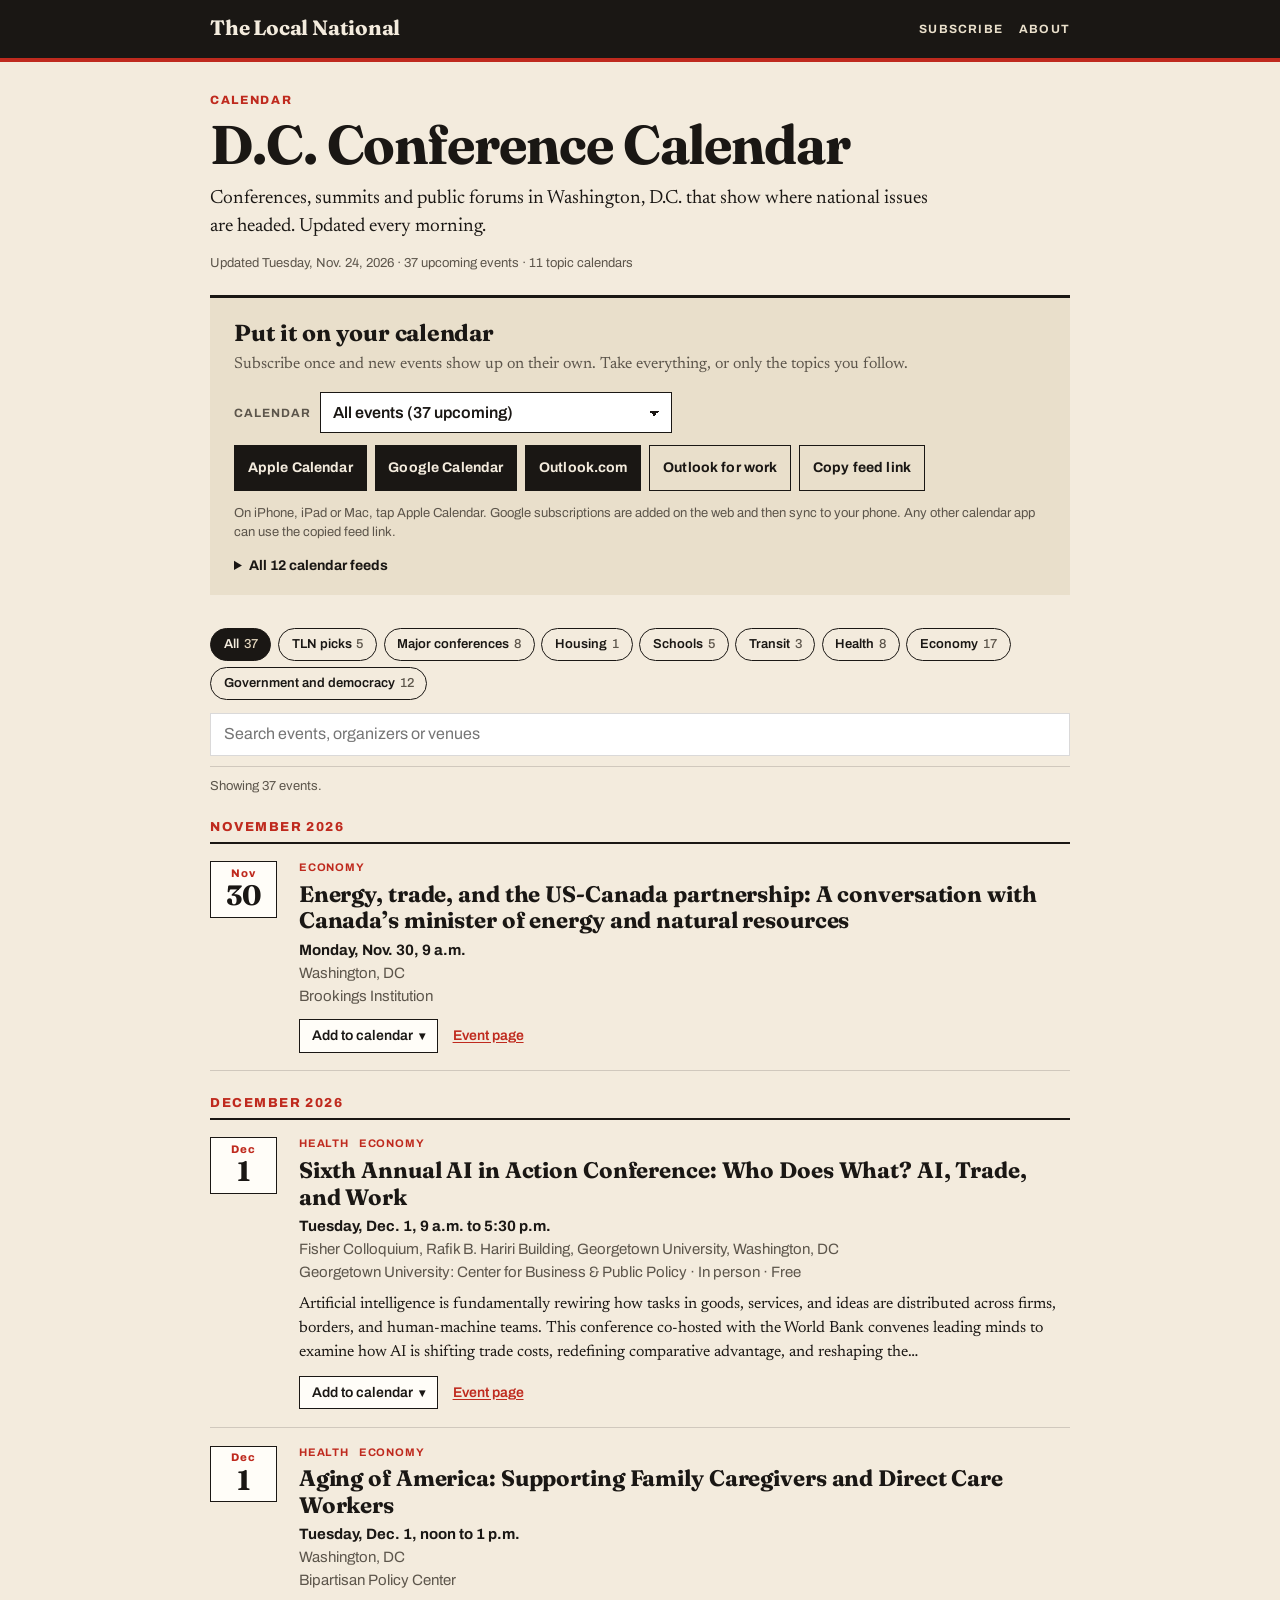
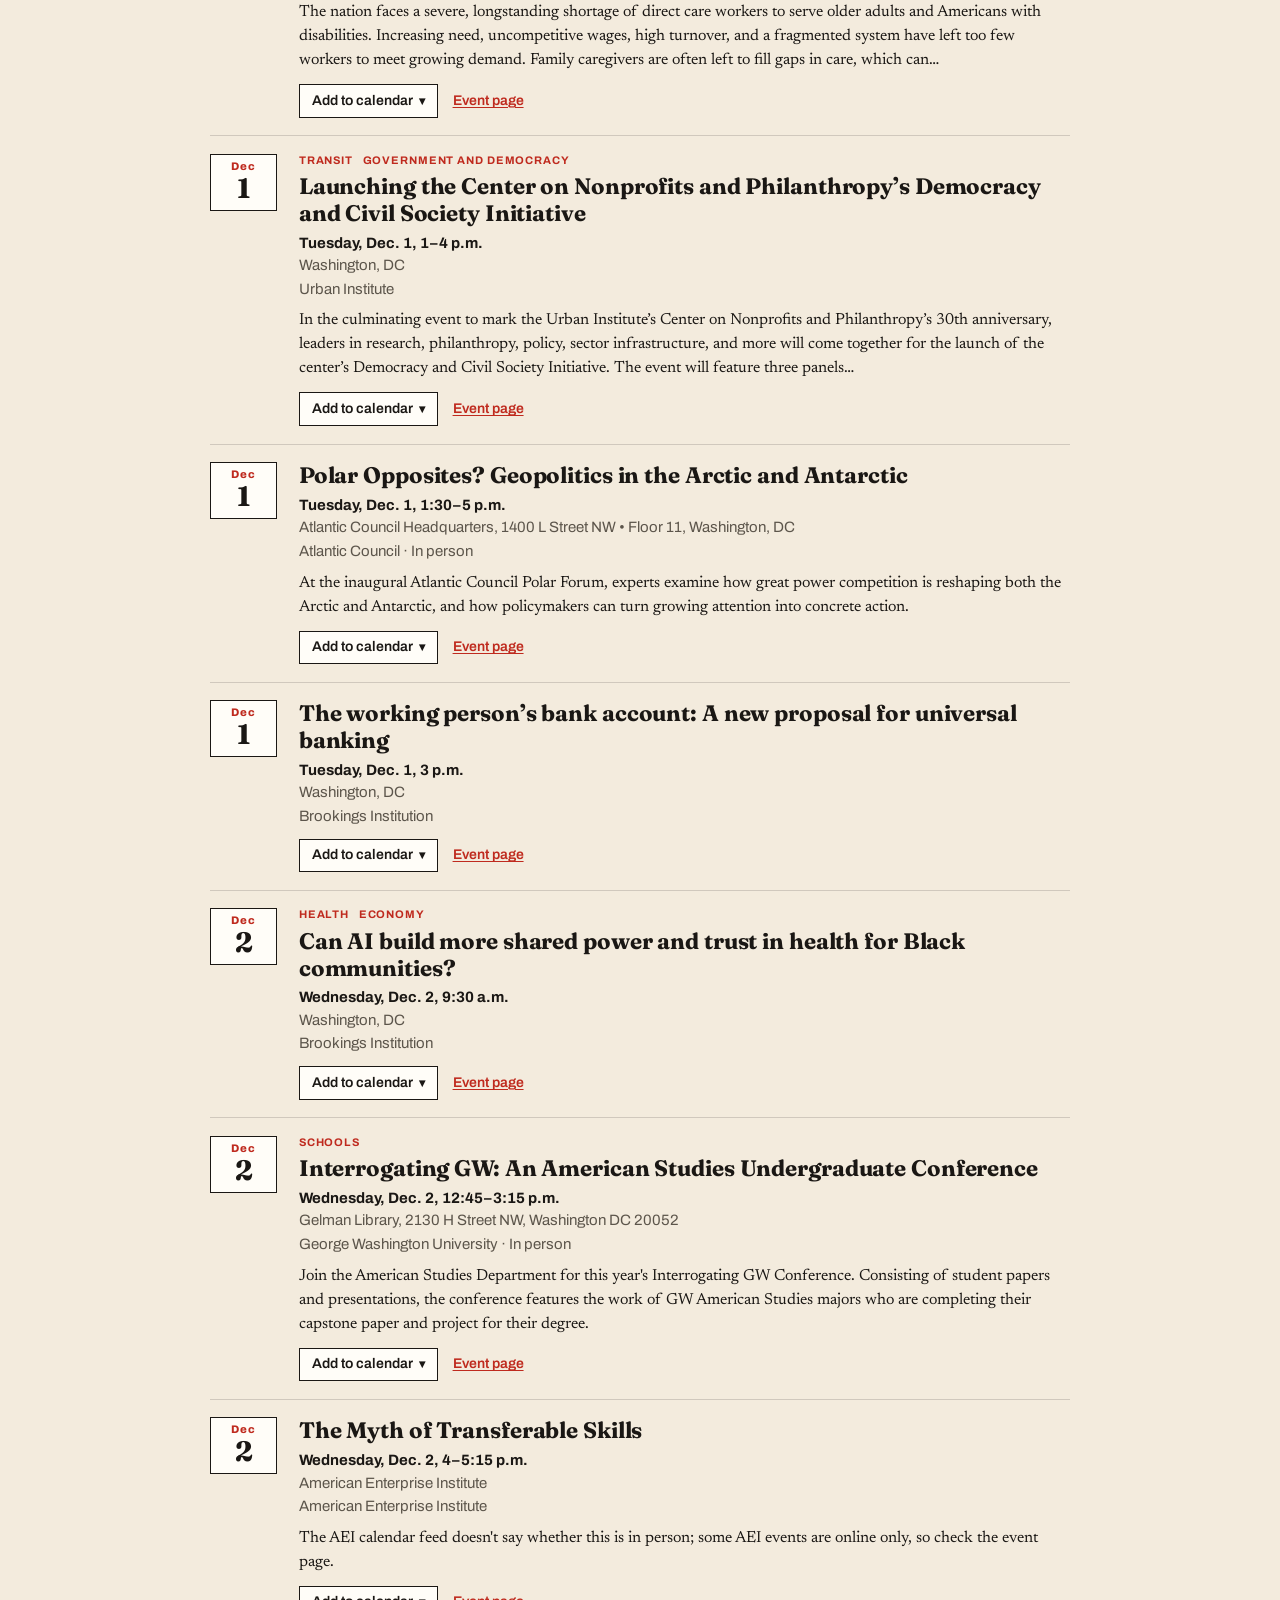
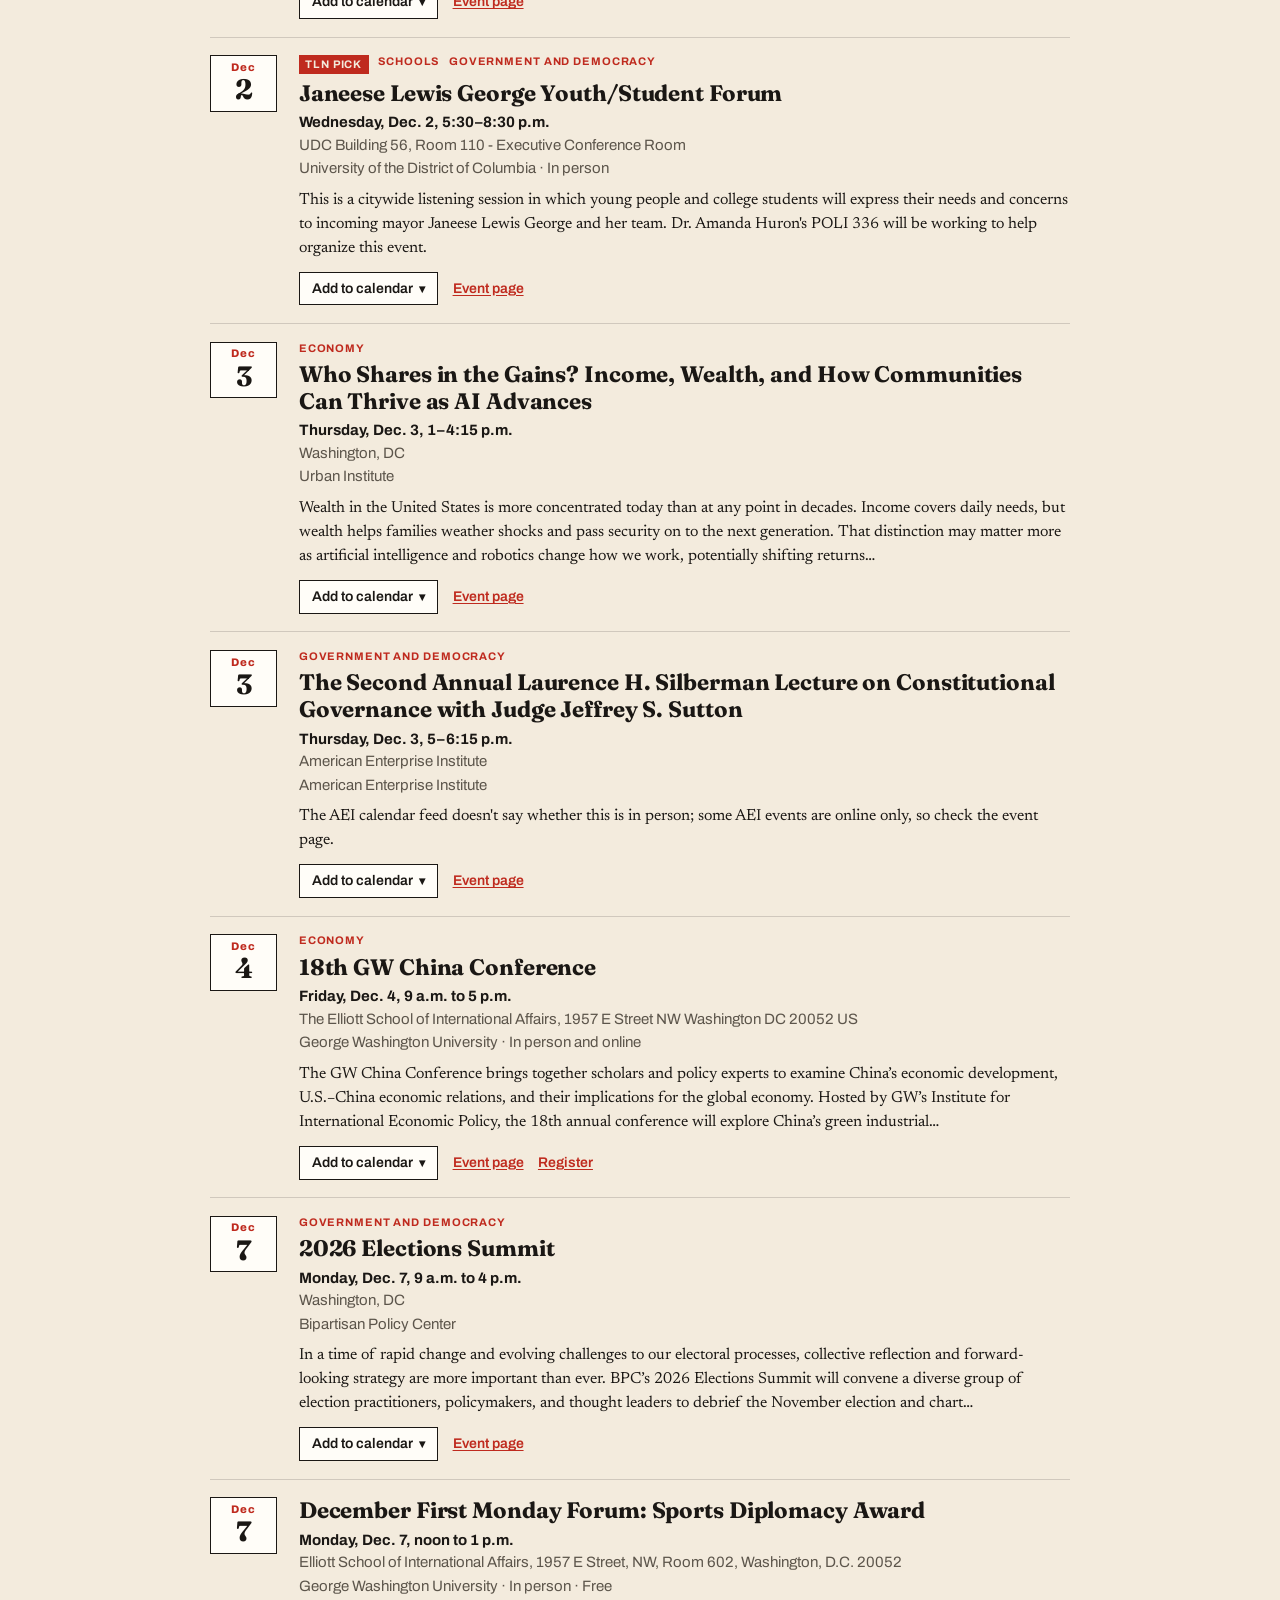
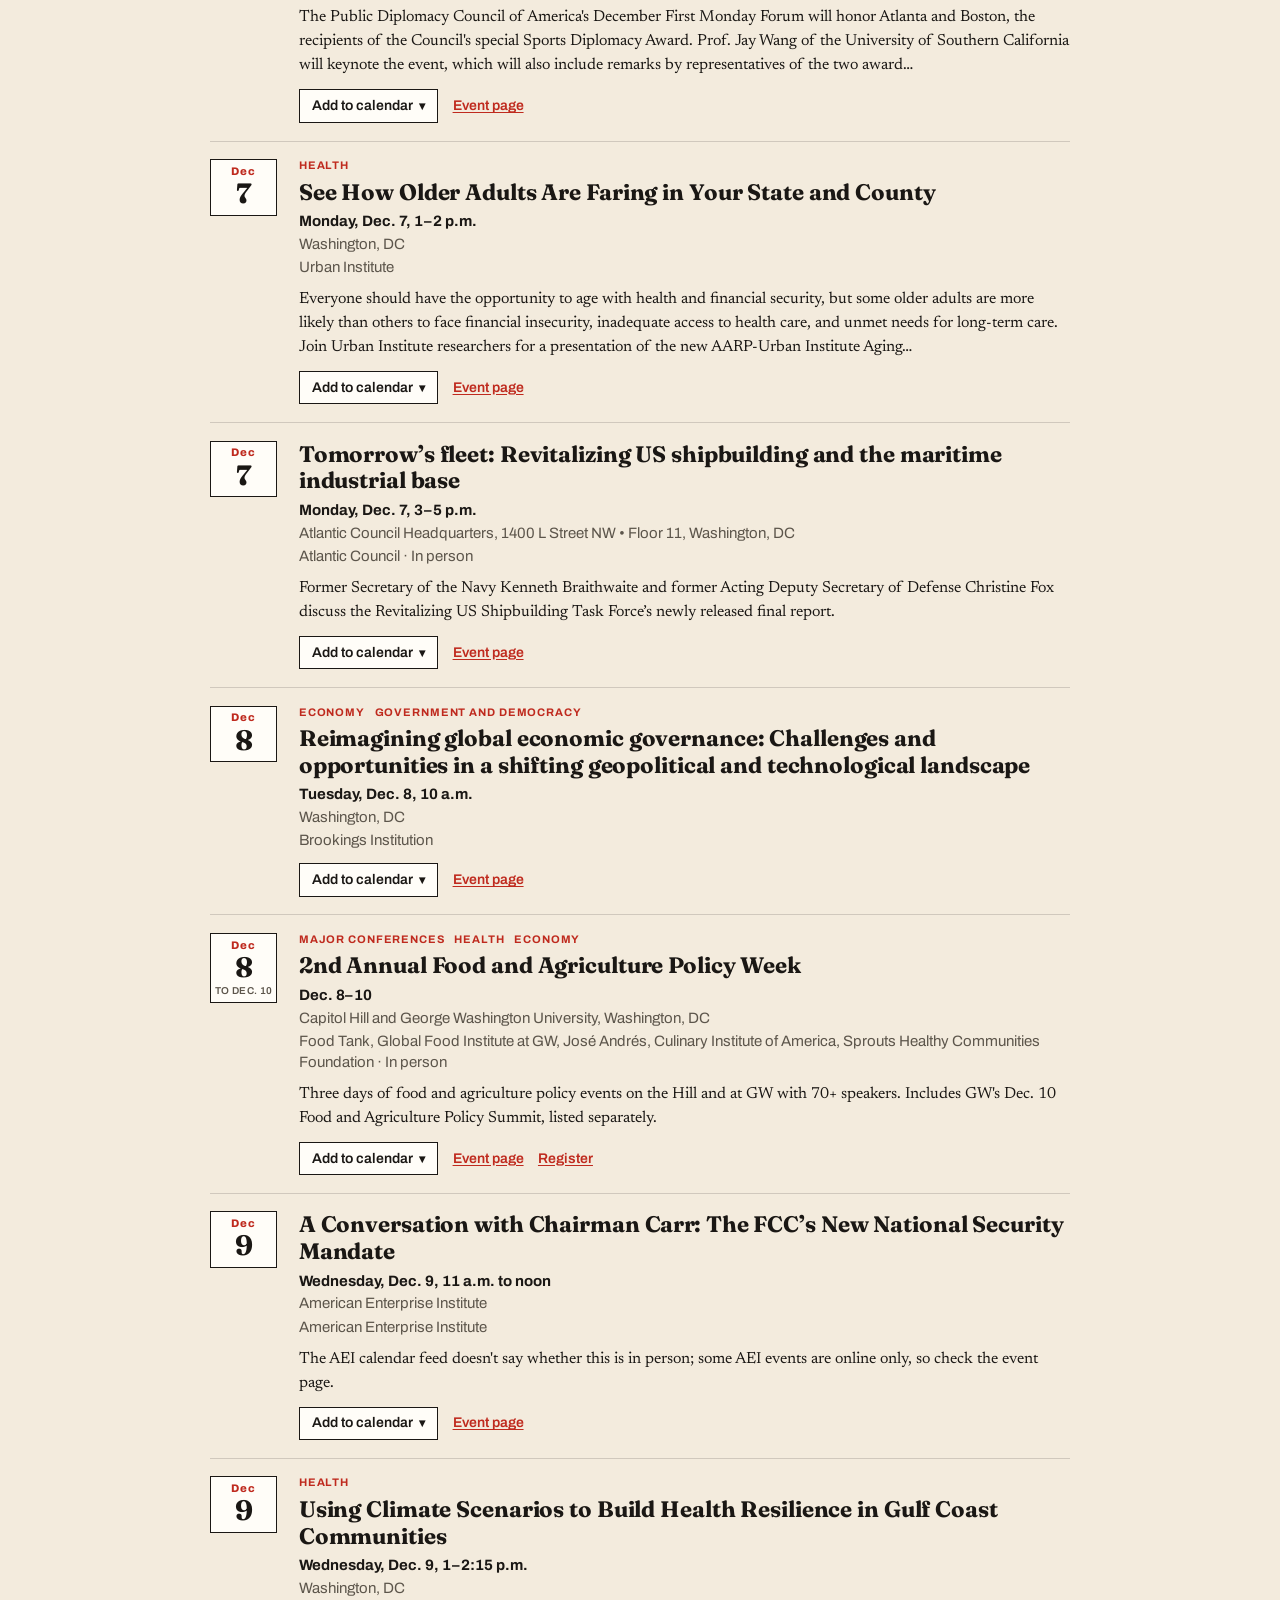
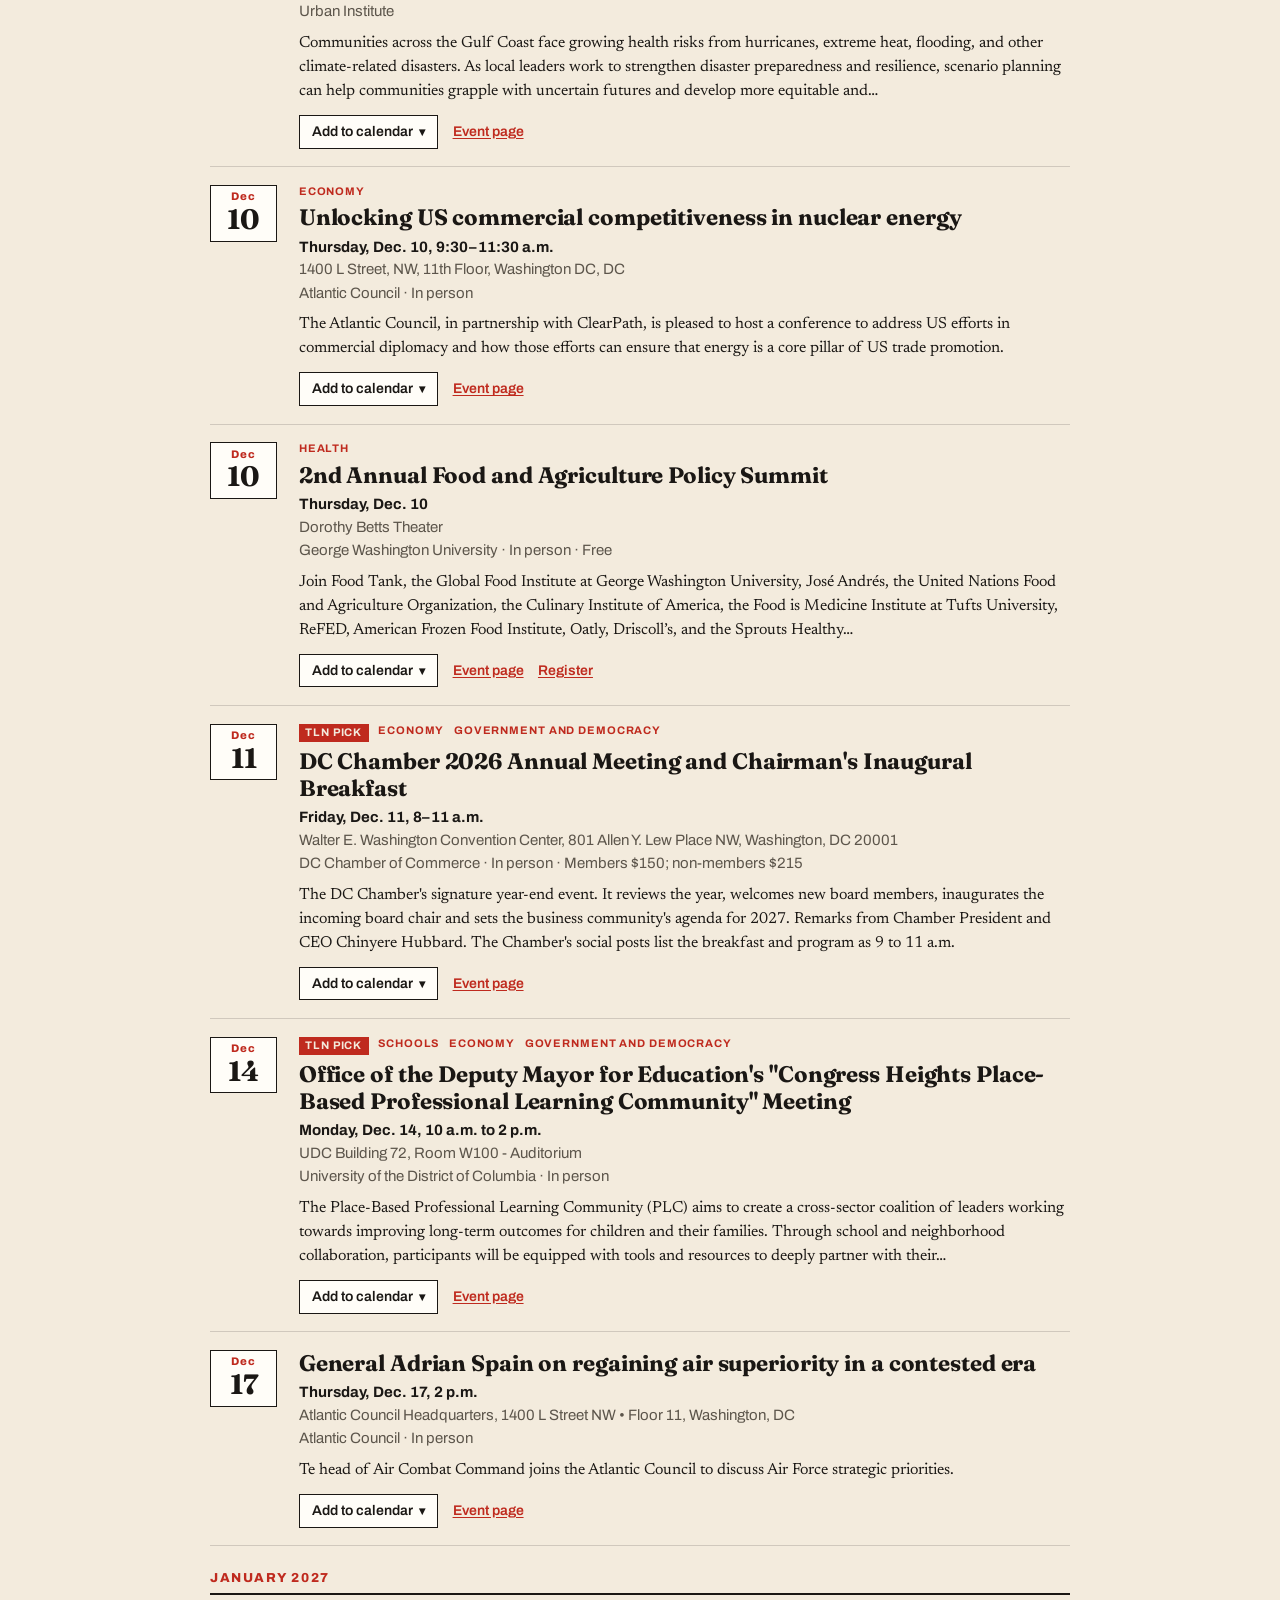
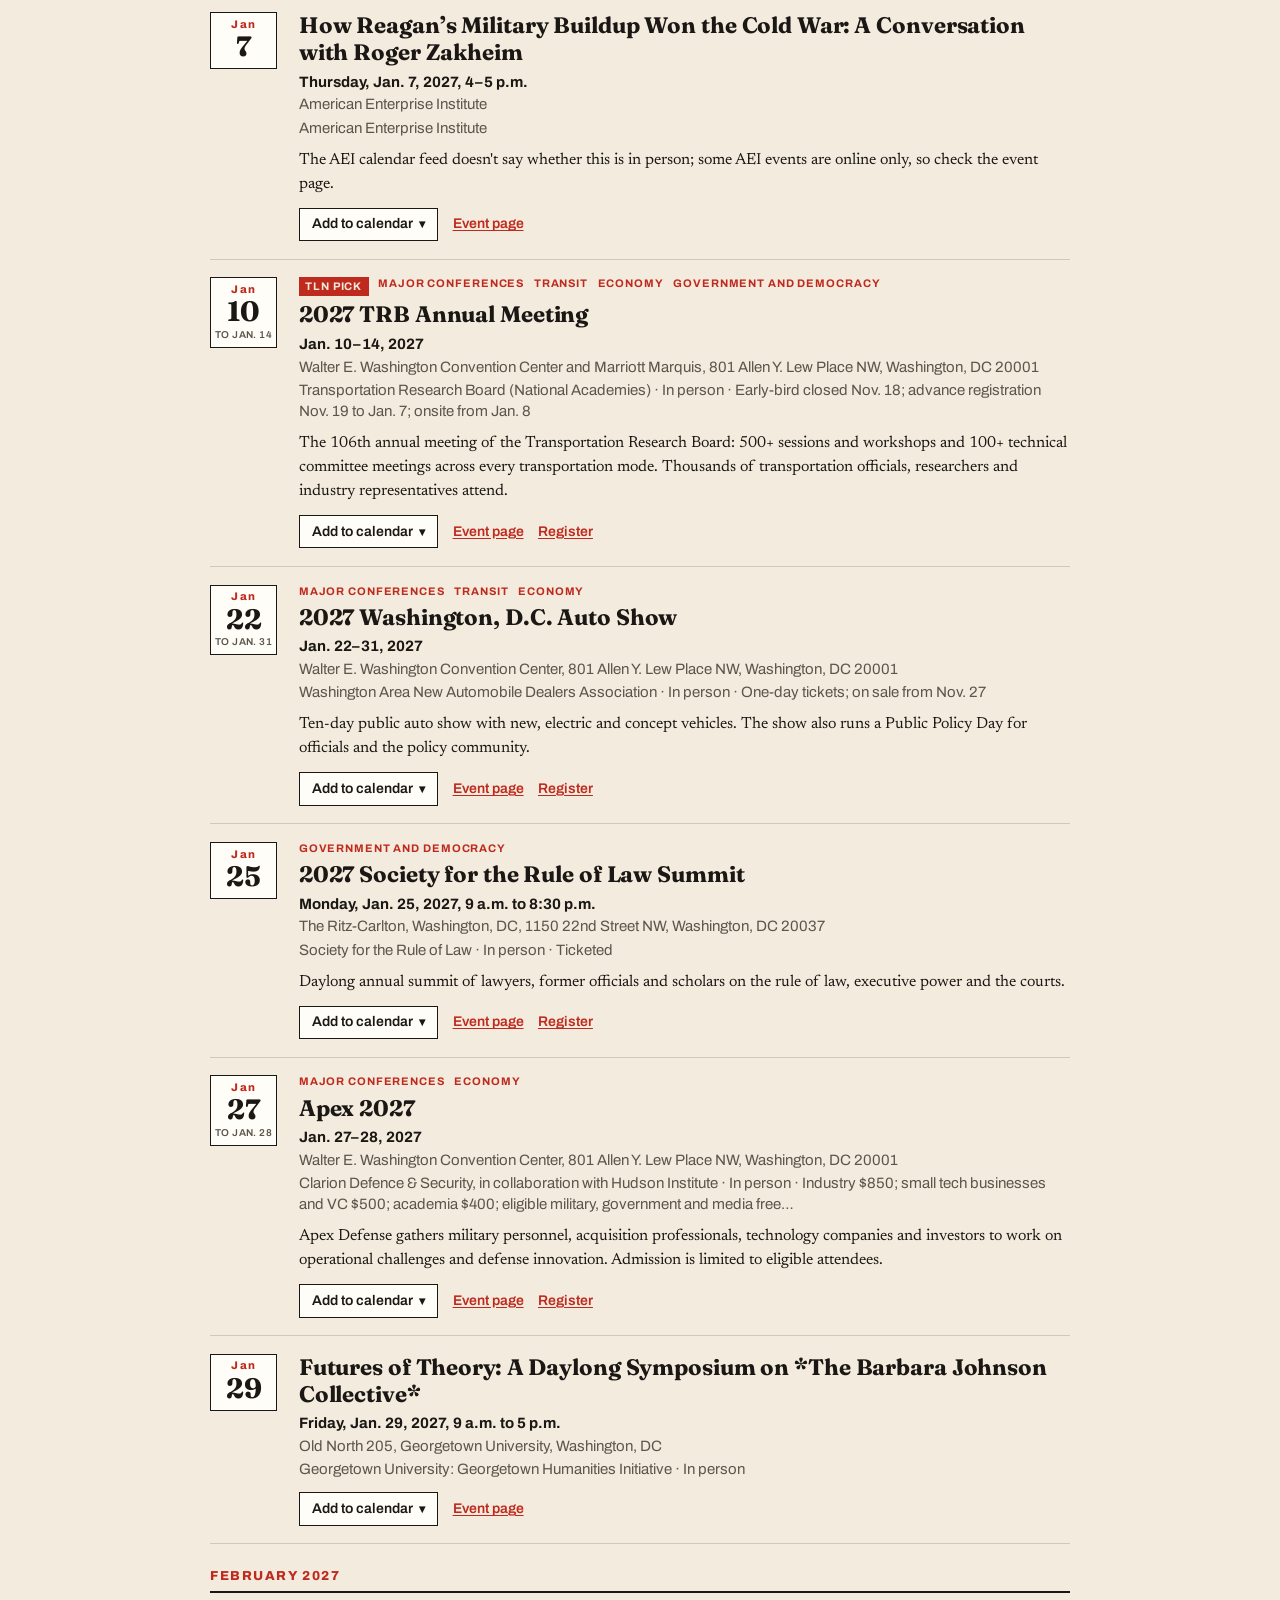
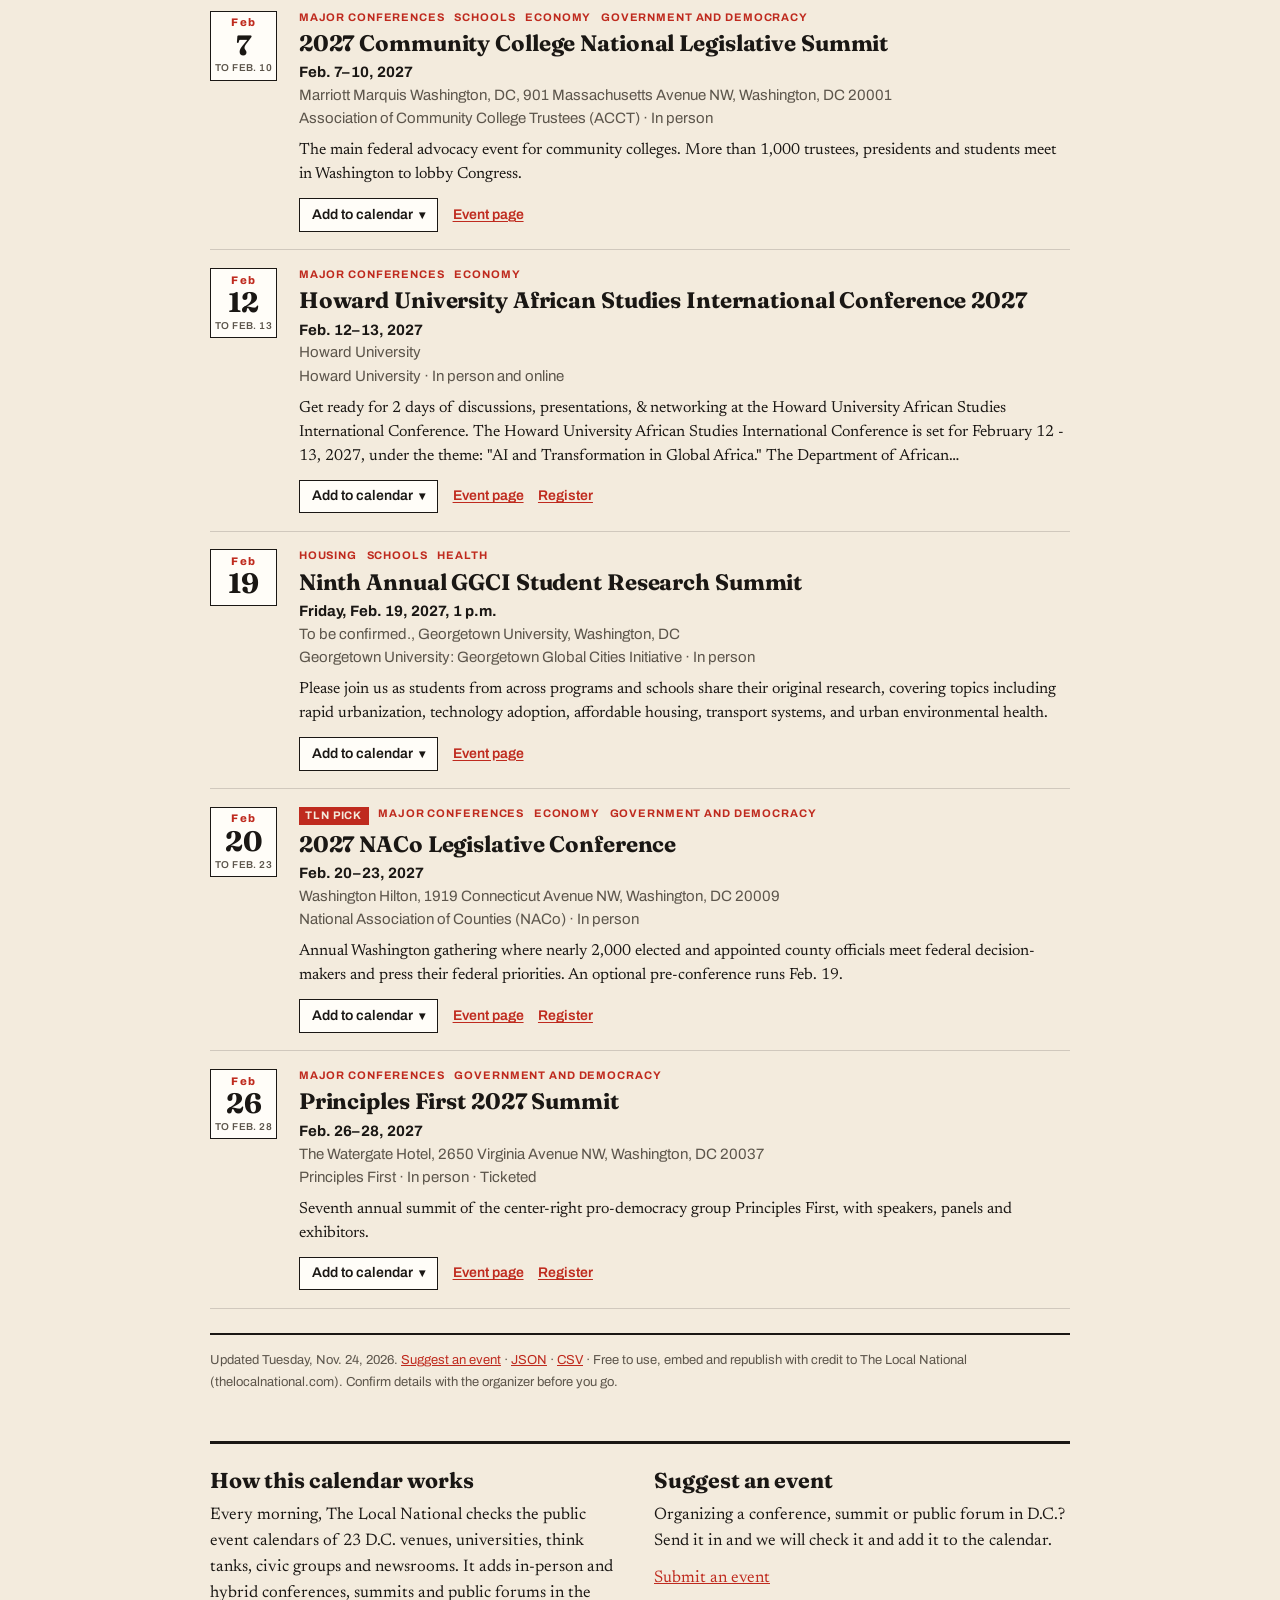
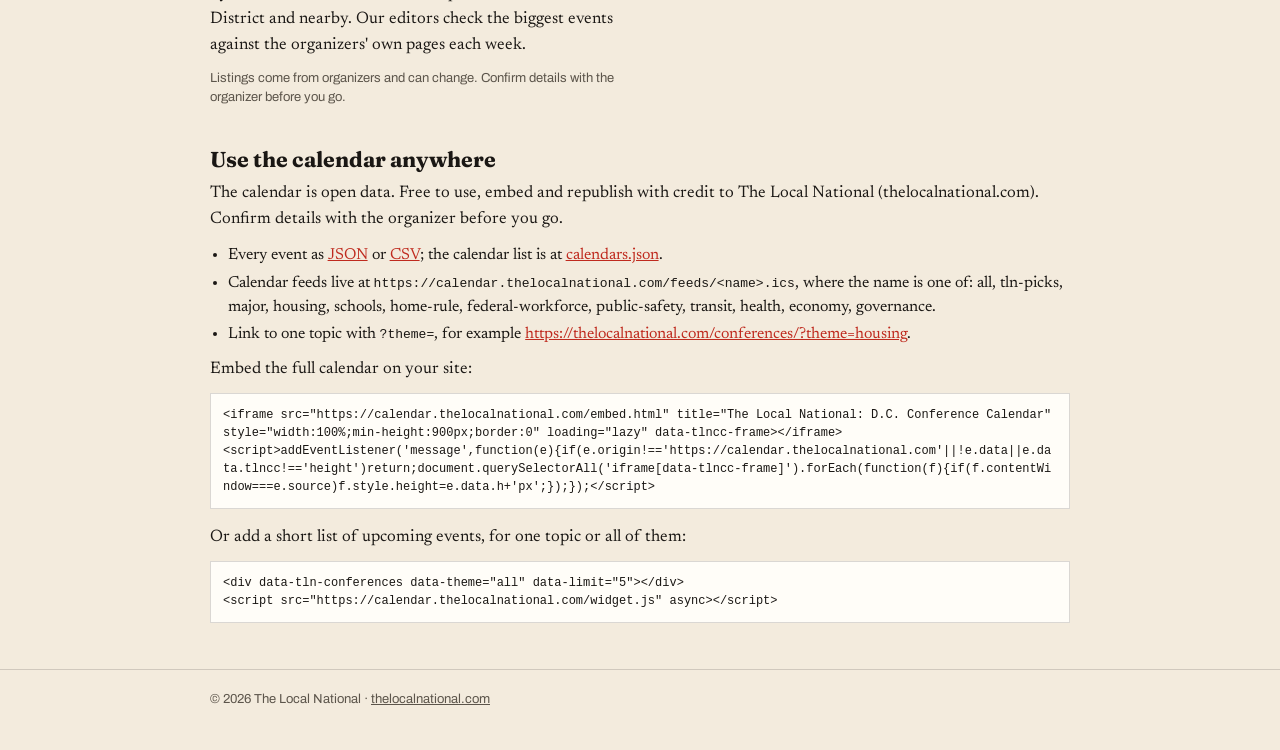
==== index.html @ 355aeaac "Serve the calendar from calendar.thelocalnational.com Links, feeds and the API now use https://calen" ====
<!doctype html>
<html lang="en">
<head>
<meta charset="utf-8">
<meta name="viewport" content="width=device-width, initial-scale=1">
<title>D.C. Conference Calendar | The Local National</title>
<meta name="description" content="Conferences, summits and public forums in Washington, D.C. that show where national issues are headed. Updated every morning.">
<link rel="canonical" href="https://thelocalnational.com/conferences/">
<meta property="og:type" content="website">
<meta property="og:site_name" content="The Local National">
<meta property="og:title" content="D.C. Conference Calendar">
<meta property="og:description" content="Conferences, summits and public forums in Washington, D.C. that show where national issues are headed. Updated every morning.">
<meta property="og:url" content="https://thelocalnational.com/conferences/">
<meta name="twitter:card" content="summary">
<link rel="alternate" type="text/calendar" title="The Local National: D.C. Conferences" href="https://calendar.thelocalnational.com/feeds/all.ics">
<link rel="alternate" type="application/json" title="Events (JSON)" href="https://calendar.thelocalnational.com/api/events.json">
<link rel="preconnect" href="https://fonts.googleapis.com">
<link rel="preconnect" href="https://fonts.gstatic.com" crossorigin>
<link rel="stylesheet" href="https://fonts.googleapis.com/css2?family=Archivo:wght@400;500;600;700;800&family=Fraunces:opsz,wght@9..144,600;9..144,700&family=Newsreader:opsz,wght@6..72,400;6..72,500&display=swap">
<link rel="stylesheet" href="assets/tlncc.css?v=394deadd">
<link rel="stylesheet" href="assets/page.css?v=394deadd">
<script type="application/ld+json">{"@context":"https://schema.org","@graph":[{"@type":"Event","name":"Energy, trade, and the US-Canada partnership: A conversation with Canada’s minister of energy and natural resources","startDate":"2026-11-30T09:00:00-05:00","endDate":"2026-11-30T11:00:00-05:00","eventStatus":"https://schema.org/EventScheduled","eventAttendanceMode":"https://schema.org/OfflineEventAttendanceMode","location":{"@type":"Place","name":"Washington, DC","address":{"@type":"PostalAddress","addressLocality":"Washington","addressRegion":"DC","addressCountry":"US"}},"organizer":{"@type":"Organization","name":"Brookings Institution"},"url":"https://www.brookings.edu/events/energy-trade-and-the-us-canada-partnership-a-conversation-with-canadas-minister-of-energy-and-natural-resources/"},{"@type":"Event","name":"Sixth Annual AI in Action Conference: Who Does What? AI, Trade, and Work","startDate":"2026-12-01T09:00:00-05:00","endDate":"2026-12-01T17:30:00-05:00","eventStatus":"https://schema.org/EventScheduled","eventAttendanceMode":"https://schema.org/OfflineEventAttendanceMode","location":{"@type":"Place","name":"Fisher Colloquium, Rafik B. Hariri Building","address":{"@type":"PostalAddress","addressLocality":"Washington","addressRegion":"DC","addressCountry":"US","streetAddress":"Georgetown University"}},"organizer":{"@type":"Organization","name":"Georgetown University: Center for Business & Public Policy"},"url":"https://events.georgetown.edu/live/events/43110-sixth-annual-ai-in-action-conference-who-does-what","description":"Artificial intelligence is fundamentally rewiring how tasks in goods, services, and ideas are distributed across firms, borders, and human-machine teams. This conference co-hosted with the World Bank convenes leading minds to examine how AI is shifting trade costs, redefining comparative advantage, and reshaping the…"},{"@type":"Event","name":"Aging of America: Supporting Family Caregivers and Direct Care Workers","startDate":"2026-12-01T12:00:00-05:00","endDate":"2026-12-01T13:00:00-05:00","eventStatus":"https://schema.org/EventScheduled","eventAttendanceMode":"https://schema.org/OfflineEventAttendanceMode","location":{"@type":"Place","name":"Washington, DC","address":{"@type":"PostalAddress","addressLocality":"Washington","addressRegion":"DC","addressCountry":"US"}},"organizer":{"@type":"Organization","name":"Bipartisan Policy Center"},"url":"https://bipartisanpolicy.org/event/aging-of-america-supporting-family-caregivers-and-direct-care-workers/","description":"The nation faces a severe, longstanding shortage of direct care workers to serve older adults and Americans with disabilities. Increasing need, uncompetitive wages, high turnover, and a fragmented system have left too few workers to meet growing demand. Family caregivers are often left to fill gaps in care, which can…"},{"@type":"Event","name":"Launching the Center on Nonprofits and Philanthropy’s Democracy and Civil Society Initiative","startDate":"2026-12-01T13:00:00-05:00","endDate":"2026-12-01T16:00:00-05:00","eventStatus":"https://schema.org/EventScheduled","eventAttendanceMode":"https://schema.org/OfflineEventAttendanceMode","location":{"@type":"Place","name":"Washington, DC","address":{"@type":"PostalAddress","addressLocality":"Washington","addressRegion":"DC","addressCountry":"US"}},"organizer":{"@type":"Organization","name":"Urban Institute"},"url":"https://www.urban.org/events/launching-center-nonprofits-and-philanthropys-democracy-and-civil-society-initiative","description":"In the culminating event to mark the Urban Institute’s Center on Nonprofits and Philanthropy’s 30th anniversary, leaders in research, philanthropy, policy, sector infrastructure, and more will come together for the launch of the center’s Democracy and Civil Society Initiative. The event will feature three panels…"},{"@type":"Event","name":"Polar Opposites? Geopolitics in the Arctic and Antarctic","startDate":"2026-12-01T13:30:00-05:00","endDate":"2026-12-01T17:00:00-05:00","eventStatus":"https://schema.org/EventScheduled","eventAttendanceMode":"https://schema.org/OfflineEventAttendanceMode","location":{"@type":"Place","name":"Atlantic Council Headquarters","address":{"@type":"PostalAddress","addressLocality":"Washington","addressRegion":"DC","addressCountry":"US","streetAddress":"1400 L Street NW • Floor 11"}},"organizer":{"@type":"Organization","name":"Atlantic Council"},"url":"https://www.atlanticcouncil.org/event/polar-opposites-geopolitics-in-the-arctic-and-antarctic/","description":"At the inaugural Atlantic Council Polar Forum, experts examine how great power competition is reshaping both the Arctic and Antarctic, and how policymakers can turn growing attention into concrete action."},{"@type":"Event","name":"The working person’s bank account: A new proposal for universal banking","startDate":"2026-12-01T15:00:00-05:00","endDate":"2026-12-01T17:00:00-05:00","eventStatus":"https://schema.org/EventScheduled","eventAttendanceMode":"https://schema.org/OfflineEventAttendanceMode","location":{"@type":"Place","name":"Washington, DC","address":{"@type":"PostalAddress","addressLocality":"Washington","addressRegion":"DC","addressCountry":"US"}},"organizer":{"@type":"Organization","name":"Brookings Institution"},"url":"https://www.brookings.edu/events/the-working-persons-bank-account-a-new-proposal-for-universal-banking/"},{"@type":"Event","name":"Can AI build more shared power and trust in health for Black communities?","startDate":"2026-12-02T09:30:00-05:00","endDate":"2026-12-02T11:30:00-05:00","eventStatus":"https://schema.org/EventScheduled","eventAttendanceMode":"https://schema.org/OfflineEventAttendanceMode","location":{"@type":"Place","name":"Washington, DC","address":{"@type":"PostalAddress","addressLocality":"Washington","addressRegion":"DC","addressCountry":"US"}},"organizer":{"@type":"Organization","name":"Brookings Institution"},"url":"https://www.brookings.edu/events/can-ai-build-more-shared-power-and-trust-in-health-for-black-communities/"},{"@type":"Event","name":"Interrogating GW: An American Studies Undergraduate Conference","startDate":"2026-12-02T12:45:00-05:00","endDate":"2026-12-02T15:15:00-05:00","eventStatus":"https://schema.org/EventScheduled","eventAttendanceMode":"https://schema.org/OfflineEventAttendanceMode","location":{"@type":"Place","name":"Gelman Library","address":{"@type":"PostalAddress","addressLocality":"Washington","addressRegion":"DC","addressCountry":"US","streetAddress":"2130 H Street NW"}},"organizer":{"@type":"Organization","name":"George Washington University"},"url":"https://calendar.gwu.edu/event/interrogating-gw-an-american-studies-undergraduate-conference","description":"Join the American Studies Department for this year's Interrogating GW Conference. Consisting of student papers and presentations, the conference features the work of GW American Studies majors who are completing their capstone paper and project for their degree."},{"@type":"Event","name":"The Myth of Transferable Skills","startDate":"2026-12-02T16:00:00-05:00","endDate":"2026-12-02T17:15:00-05:00","eventStatus":"https://schema.org/EventScheduled","eventAttendanceMode":"https://schema.org/OfflineEventAttendanceMode","location":{"@type":"Place","name":"American Enterprise Institute","address":{"@type":"PostalAddress","addressLocality":"Washington","addressRegion":"DC","addressCountry":"US"}},"organizer":{"@type":"Organization","name":"American Enterprise Institute"},"url":"https://www.aei.org/events/the-myth-of-transferable-skills/","description":"The AEI calendar feed doesn't say whether this is in person; some AEI events are online only, so check the event page."},{"@type":"Event","name":"Janeese Lewis George Youth/Student Forum","startDate":"2026-12-02T17:30:00-05:00","endDate":"2026-12-02T20:30:00-05:00","eventStatus":"https://schema.org/EventScheduled","eventAttendanceMode":"https://schema.org/OfflineEventAttendanceMode","location":{"@type":"Place","name":"UDC Building 56, Room 110 - Executive Conference Room","address":{"@type":"PostalAddress","addressLocality":"Washington","addressRegion":"DC","addressCountry":"US"}},"organizer":{"@type":"Organization","name":"University of the District of Columbia"},"url":"https://www.udc.edu/events/","description":"This is a citywide listening session in which young people and college students will express their needs and concerns to incoming mayor Janeese Lewis George and her team. Dr. Amanda Huron's POLI 336 will be working to help organize this event."},{"@type":"Event","name":"Who Shares in the Gains? Income, Wealth, and How Communities Can Thrive as AI Advances","startDate":"2026-12-03T13:00:00-05:00","endDate":"2026-12-03T16:15:00-05:00","eventStatus":"https://schema.org/EventScheduled","eventAttendanceMode":"https://schema.org/OfflineEventAttendanceMode","location":{"@type":"Place","name":"Washington, DC","address":{"@type":"PostalAddress","addressLocality":"Washington","addressRegion":"DC","addressCountry":"US"}},"organizer":{"@type":"Organization","name":"Urban Institute"},"url":"https://www.urban.org/events/who-shares-gains-income-wealth-and-how-communities-can-thrive-ai-advances","description":"Wealth in the United States is more concentrated today than at any point in decades. Income covers daily needs, but wealth helps families weather shocks and pass security on to the next generation. That distinction may matter more as artificial intelligence and robotics change how we work, potentially shifting returns…"},{"@type":"Event","name":"The Second Annual Laurence H. Silberman Lecture on Constitutional Governance with Judge Jeffrey S. Sutton","startDate":"2026-12-03T17:00:00-05:00","endDate":"2026-12-03T18:15:00-05:00","eventStatus":"https://schema.org/EventScheduled","eventAttendanceMode":"https://schema.org/OfflineEventAttendanceMode","location":{"@type":"Place","name":"American Enterprise Institute","address":{"@type":"PostalAddress","addressLocality":"Washington","addressRegion":"DC","addressCountry":"US"}},"organizer":{"@type":"Organization","name":"American Enterprise Institute"},"url":"https://www.aei.org/events/the-second-annual-laurence-h-silberman-lecture-on-constitutional-governance-with-judge-jeffrey-s-sutton/","description":"The AEI calendar feed doesn't say whether this is in person; some AEI events are online only, so check the event page."},{"@type":"Event","name":"18th GW China Conference","startDate":"2026-12-04T09:00:00-05:00","endDate":"2026-12-04T17:00:00-05:00","eventStatus":"https://schema.org/EventScheduled","eventAttendanceMode":"https://schema.org/MixedEventAttendanceMode","location":{"@type":"Place","name":"The Elliott School of International Affairs","address":{"@type":"PostalAddress","addressLocality":"Washington","addressRegion":"DC","addressCountry":"US","streetAddress":"1957 E Street NW Washington DC 20052 US"}},"organizer":{"@type":"Organization","name":"George Washington University"},"url":"https://calendar.gwu.edu/event/18th-gw-china-conference","description":"The GW China Conference brings together scholars and policy experts to examine China’s economic development, U.S.–China economic relations, and their implications for the global economy. Hosted by GW’s Institute for International Economic Policy, the 18th annual conference will explore China’s green industrial…"},{"@type":"Event","name":"2026 Elections Summit","startDate":"2026-12-07T09:00:00-05:00","endDate":"2026-12-07T16:00:00-05:00","eventStatus":"https://schema.org/EventScheduled","eventAttendanceMode":"https://schema.org/OfflineEventAttendanceMode","location":{"@type":"Place","name":"Washington, DC","address":{"@type":"PostalAddress","addressLocality":"Washington","addressRegion":"DC","addressCountry":"US"}},"organizer":{"@type":"Organization","name":"Bipartisan Policy Center"},"url":"https://bipartisanpolicy.org/event/2026-elections-summit/","description":"In a time of rapid change and evolving challenges to our electoral processes, collective reflection and forward-looking strategy are more important than ever. BPC’s 2026 Elections Summit will convene a diverse group of election practitioners, policymakers, and thought leaders to debrief the November election and chart…"},{"@type":"Event","name":"December First Monday Forum: Sports Diplomacy Award","startDate":"2026-12-07T12:00:00-05:00","endDate":"2026-12-07T13:00:00-05:00","eventStatus":"https://schema.org/EventScheduled","eventAttendanceMode":"https://schema.org/OfflineEventAttendanceMode","location":{"@type":"Place","name":"Elliott School of International Affairs","address":{"@type":"PostalAddress","addressLocality":"Washington","addressRegion":"DC","addressCountry":"US","streetAddress":"1957 E Street, NW, Room 602"}},"organizer":{"@type":"Organization","name":"George Washington University"},"url":"https://calendar.gwu.edu/event/december-first-monday-forum-sports-diplomacy-award","description":"The Public Diplomacy Council of America's December First Monday Forum will honor Atlanta and Boston, the recipients of the Council's special Sports Diplomacy Award. Prof. Jay Wang of the University of Southern California will keynote the event, which will also include remarks by representatives of the two award…"},{"@type":"Event","name":"See How Older Adults Are Faring in Your State and County","startDate":"2026-12-07T13:00:00-05:00","endDate":"2026-12-07T14:00:00-05:00","eventStatus":"https://schema.org/EventScheduled","eventAttendanceMode":"https://schema.org/OfflineEventAttendanceMode","location":{"@type":"Place","name":"Washington, DC","address":{"@type":"PostalAddress","addressLocality":"Washington","addressRegion":"DC","addressCountry":"US"}},"organizer":{"@type":"Organization","name":"Urban Institute"},"url":"https://www.urban.org/events/see-how-older-adults-are-faring-your-state-and-county","description":"Everyone should have the opportunity to age with health and financial security, but some older adults are more likely than others to face financial insecurity, inadequate access to health care, and unmet needs for long-term care. Join Urban Institute researchers for a presentation of the new AARP-Urban Institute Aging…"},{"@type":"Event","name":"Tomorrow’s fleet: Revitalizing US shipbuilding and the maritime industrial base","startDate":"2026-12-07T15:00:00-05:00","endDate":"2026-12-07T17:00:00-05:00","eventStatus":"https://schema.org/EventScheduled","eventAttendanceMode":"https://schema.org/OfflineEventAttendanceMode","location":{"@type":"Place","name":"Atlantic Council Headquarters","address":{"@type":"PostalAddress","addressLocality":"Washington","addressRegion":"DC","addressCountry":"US","streetAddress":"1400 L Street NW • Floor 11"}},"organizer":{"@type":"Organization","name":"Atlantic Council"},"url":"https://www.atlanticcouncil.org/event/tomorrows-fleet-revitalizing-us-shipbuilding-and-the-maritime-industrial-base/","description":"Former Secretary of the Navy Kenneth Braithwaite and former Acting Deputy Secretary of Defense Christine Fox discuss the Revitalizing US Shipbuilding Task Force’s newly released final report."},{"@type":"Event","name":"Reimagining global economic governance: Challenges and opportunities in a shifting geopolitical and technological landscape","startDate":"2026-12-08T10:00:00-05:00","endDate":"2026-12-08T12:00:00-05:00","eventStatus":"https://schema.org/EventScheduled","eventAttendanceMode":"https://schema.org/OfflineEventAttendanceMode","location":{"@type":"Place","name":"Washington, DC","address":{"@type":"PostalAddress","addressLocality":"Washington","addressRegion":"DC","addressCountry":"US"}},"organizer":{"@type":"Organization","name":"Brookings Institution"},"url":"https://www.brookings.edu/events/reimagining-global-economic-governance-challenges-and-opportunities-in-a-shifting-geopolitical-and-technological-landscape/"},{"@type":"Event","name":"2nd Annual Food and Agriculture Policy Week","startDate":"2026-12-08","endDate":"2026-12-10","eventStatus":"https://schema.org/EventScheduled","eventAttendanceMode":"https://schema.org/OfflineEventAttendanceMode","location":{"@type":"Place","name":"Capitol Hill and George Washington University","address":{"@type":"PostalAddress","addressLocality":"Washington","addressRegion":"DC","addressCountry":"US","streetAddress":"Washington, DC"}},"organizer":{"@type":"Organization","name":"Food Tank, Global Food Institute at GW, José Andrés, Culinary Institute of America, Sprouts Healthy Communities Foundation"},"url":"https://foodtank.com/event/2nd-annual-food-agriculture-policy-week-full-series/","description":"Three days of food and agriculture policy events on the Hill and at GW with 70+ speakers. Includes GW's Dec. 10 Food and Agriculture Policy Summit, listed separately."},{"@type":"Event","name":"A Conversation with Chairman Carr: The FCC’s New National Security Mandate","startDate":"2026-12-09T11:00:00-05:00","endDate":"2026-12-09T12:00:00-05:00","eventStatus":"https://schema.org/EventScheduled","eventAttendanceMode":"https://schema.org/OfflineEventAttendanceMode","location":{"@type":"Place","name":"American Enterprise Institute","address":{"@type":"PostalAddress","addressLocality":"Washington","addressRegion":"DC","addressCountry":"US"}},"organizer":{"@type":"Organization","name":"American Enterprise Institute"},"url":"https://www.aei.org/events/a-conversation-with-chairman-carr-the-fccs-new-national-security-mandate/","description":"The AEI calendar feed doesn't say whether this is in person; some AEI events are online only, so check the event page."},{"@type":"Event","name":"Using Climate Scenarios to Build Health Resilience in Gulf Coast Communities","startDate":"2026-12-09T13:00:00-05:00","endDate":"2026-12-09T14:15:00-05:00","eventStatus":"https://schema.org/EventScheduled","eventAttendanceMode":"https://schema.org/OfflineEventAttendanceMode","location":{"@type":"Place","name":"Washington, DC","address":{"@type":"PostalAddress","addressLocality":"Washington","addressRegion":"DC","addressCountry":"US"}},"organizer":{"@type":"Organization","name":"Urban Institute"},"url":"https://www.urban.org/events/using-climate-scenarios-build-health-resilience-gulf-coast-communities","description":"Communities across the Gulf Coast face growing health risks from hurricanes, extreme heat, flooding, and other climate-related disasters. As local leaders work to strengthen disaster preparedness and resilience, scenario planning can help communities grapple with uncertain futures and develop more equitable and…"},{"@type":"Event","name":"Unlocking US commercial competitiveness in nuclear energy","startDate":"2026-12-10T09:30:00-05:00","endDate":"2026-12-10T11:30:00-05:00","eventStatus":"https://schema.org/EventScheduled","eventAttendanceMode":"https://schema.org/OfflineEventAttendanceMode","location":{"@type":"Place","name":"1400 L Street, NW","address":{"@type":"PostalAddress","addressLocality":"Washington","addressRegion":"DC","addressCountry":"US","streetAddress":"11th Floor"}},"organizer":{"@type":"Organization","name":"Atlantic Council"},"url":"https://www.atlanticcouncil.org/event/unlocking-us-commercial-competitiveness-in-nuclear-energy/","description":"The Atlantic Council, in partnership with ClearPath, is pleased to host a conference to address US efforts in commercial diplomacy and how those efforts can ensure that energy is a core pillar of US trade promotion."},{"@type":"Event","name":"2nd Annual Food and Agriculture Policy Summit","startDate":"2026-12-10","endDate":"2026-12-10","eventStatus":"https://schema.org/EventScheduled","eventAttendanceMode":"https://schema.org/OfflineEventAttendanceMode","location":{"@type":"Place","name":"Dorothy Betts Theater","address":{"@type":"PostalAddress","addressLocality":"Washington","addressRegion":"DC","addressCountry":"US"}},"organizer":{"@type":"Organization","name":"George Washington University"},"url":"https://calendar.gwu.edu/event/2nd-annual-food-and-agriculture-policy-summit","description":"Join Food Tank, the Global Food Institute at George Washington University, José Andrés, the United Nations Food and Agriculture Organization, the Culinary Institute of America, the Food is Medicine Institute at Tufts University, ReFED, American Frozen Food Institute, Oatly, Driscoll’s, and the Sprouts Healthy…"},{"@type":"Event","name":"DC Chamber 2026 Annual Meeting and Chairman's Inaugural Breakfast","startDate":"2026-12-11T08:00:00-05:00","endDate":"2026-12-11T11:00:00-05:00","eventStatus":"https://schema.org/EventScheduled","eventAttendanceMode":"https://schema.org/OfflineEventAttendanceMode","location":{"@type":"Place","name":"Walter E. Washington Convention Center","address":{"@type":"PostalAddress","addressLocality":"Washington","addressRegion":"DC","addressCountry":"US","streetAddress":"801 Allen Y. Lew Place NW"}},"organizer":{"@type":"Organization","name":"DC Chamber of Commerce"},"url":"https://dcchamber.org/events/2026-annual-meeting-and-chairmans-innaugural-breakfast/","description":"The DC Chamber's signature year-end event. It reviews the year, welcomes new board members, inaugurates the incoming board chair and sets the business community's agenda for 2027. Remarks from Chamber President and CEO Chinyere Hubbard. The Chamber's social posts list the breakfast and program as 9 to 11 a.m."},{"@type":"Event","name":"Office of the Deputy Mayor for Education's \"Congress Heights Place-Based Professional Learning Community\" Meeting","startDate":"2026-12-14T10:00:00-05:00","endDate":"2026-12-14T14:00:00-05:00","eventStatus":"https://schema.org/EventScheduled","eventAttendanceMode":"https://schema.org/OfflineEventAttendanceMode","location":{"@type":"Place","name":"UDC Building 72, Room W100 - Auditorium","address":{"@type":"PostalAddress","addressLocality":"Washington","addressRegion":"DC","addressCountry":"US"}},"organizer":{"@type":"Organization","name":"University of the District of Columbia"},"url":"https://www.udc.edu/events/","description":"The Place-Based Professional Learning Community (PLC) aims to create a cross-sector coalition of leaders working towards improving long-term outcomes for children and their families. Through school and neighborhood collaboration, participants will be equipped with tools and resources to deeply partner with their…"},{"@type":"Event","name":"General Adrian Spain on regaining air superiority in a contested era","startDate":"2026-12-17T14:00:00-05:00","endDate":"2026-12-17T16:00:00-05:00","eventStatus":"https://schema.org/EventScheduled","eventAttendanceMode":"https://schema.org/OfflineEventAttendanceMode","location":{"@type":"Place","name":"Atlantic Council Headquarters","address":{"@type":"PostalAddress","addressLocality":"Washington","addressRegion":"DC","addressCountry":"US","streetAddress":"1400 L Street NW • Floor 11"}},"organizer":{"@type":"Organization","name":"Atlantic Council"},"url":"https://www.atlanticcouncil.org/event/general-adrian-spain-on-regaining-air-superiority-in-a-contested-era/","description":"Te head of Air Combat Command joins the Atlantic Council to discuss Air Force strategic priorities."},{"@type":"Event","name":"How Reagan’s Military Buildup Won the Cold War: A Conversation with Roger Zakheim","startDate":"2027-01-07T16:00:00-05:00","endDate":"2027-01-07T17:00:00-05:00","eventStatus":"https://schema.org/EventScheduled","eventAttendanceMode":"https://schema.org/OfflineEventAttendanceMode","location":{"@type":"Place","name":"American Enterprise Institute","address":{"@type":"PostalAddress","addressLocality":"Washington","addressRegion":"DC","addressCountry":"US"}},"organizer":{"@type":"Organization","name":"American Enterprise Institute"},"url":"https://www.aei.org/events/how-reagans-military-buildup-won-the-cold-war-a-conversation-with-roger-zakheim/","description":"The AEI calendar feed doesn't say whether this is in person; some AEI events are online only, so check the event page."},{"@type":"Event","name":"2027 TRB Annual Meeting","startDate":"2027-01-10","endDate":"2027-01-14","eventStatus":"https://schema.org/EventScheduled","eventAttendanceMode":"https://schema.org/OfflineEventAttendanceMode","location":{"@type":"Place","name":"Walter E. Washington Convention Center and Marriott Marquis","address":{"@type":"PostalAddress","addressLocality":"Washington","addressRegion":"DC","addressCountry":"US","streetAddress":"801 Allen Y. Lew Place NW"}},"organizer":{"@type":"Organization","name":"Transportation Research Board (National Academies)"},"url":"https://www.nationalacademies.org/events/887","description":"The 106th annual meeting of the Transportation Research Board: 500+ sessions and workshops and 100+ technical committee meetings across every transportation mode. Thousands of transportation officials, researchers and industry representatives attend."},{"@type":"Event","name":"2027 Washington, D.C. Auto Show","startDate":"2027-01-22","endDate":"2027-01-31","eventStatus":"https://schema.org/EventScheduled","eventAttendanceMode":"https://schema.org/OfflineEventAttendanceMode","location":{"@type":"Place","name":"Walter E. Washington Convention Center","address":{"@type":"PostalAddress","addressLocality":"Washington","addressRegion":"DC","addressCountry":"US","streetAddress":"801 Allen Y. Lew Place NW"}},"organizer":{"@type":"Organization","name":"Washington Area New Automobile Dealers Association"},"url":"https://www.washingtonautoshow.com/show-information/","description":"Ten-day public auto show with new, electric and concept vehicles. The show also runs a Public Policy Day for officials and the policy community."},{"@type":"Event","name":"2027 Society for the Rule of Law Summit","startDate":"2027-01-25T09:00:00-05:00","endDate":"2027-01-25T20:30:00-05:00","eventStatus":"https://schema.org/EventScheduled","eventAttendanceMode":"https://schema.org/OfflineEventAttendanceMode","location":{"@type":"Place","name":"The Ritz-Carlton, Washington, DC","address":{"@type":"PostalAddress","addressLocality":"Washington","addressRegion":"DC","addressCountry":"US","streetAddress":"1150 22nd Street NW"}},"organizer":{"@type":"Organization","name":"Society for the Rule of Law"},"url":"https://societyfortheruleoflaw.org/srl-summit-2027/","description":"Daylong annual summit of lawyers, former officials and scholars on the rule of law, executive power and the courts."},{"@type":"Event","name":"Apex 2027","startDate":"2027-01-27","endDate":"2027-01-28","eventStatus":"https://schema.org/EventScheduled","eventAttendanceMode":"https://schema.org/OfflineEventAttendanceMode","location":{"@type":"Place","name":"Walter E. Washington Convention Center","address":{"@type":"PostalAddress","addressLocality":"Washington","addressRegion":"DC","addressCountry":"US","streetAddress":"801 Allen Y. Lew Place NW"}},"organizer":{"@type":"Organization","name":"Clarion Defence & Security, in collaboration with Hudson Institute"},"url":"https://eventsdc.com/events/apex-2027","description":"Apex Defense gathers military personnel, acquisition professionals, technology companies and investors to work on operational challenges and defense innovation. Admission is limited to eligible attendees."},{"@type":"Event","name":"Futures of Theory: A Daylong Symposium on *The Barbara Johnson Collective*","startDate":"2027-01-29T09:00:00-05:00","endDate":"2027-01-29T17:00:00-05:00","eventStatus":"https://schema.org/EventScheduled","eventAttendanceMode":"https://schema.org/OfflineEventAttendanceMode","location":{"@type":"Place","name":"Old North 205","address":{"@type":"PostalAddress","addressLocality":"Washington","addressRegion":"DC","addressCountry":"US","streetAddress":"Georgetown University"}},"organizer":{"@type":"Organization","name":"Georgetown University: Georgetown Humanities Initiative"},"url":"https://events.georgetown.edu/live/events/44148-futures-of-theory-a-daylong-symposium-on-the"},{"@type":"Event","name":"2027 Community College National Legislative Summit","startDate":"2027-02-07","endDate":"2027-02-10","eventStatus":"https://schema.org/EventScheduled","eventAttendanceMode":"https://schema.org/OfflineEventAttendanceMode","location":{"@type":"Place","name":"Marriott Marquis Washington, DC","address":{"@type":"PostalAddress","addressLocality":"Washington","addressRegion":"DC","addressCountry":"US","streetAddress":"901 Massachusetts Avenue NW"}},"organizer":{"@type":"Organization","name":"Association of Community College Trustees (ACCT)"},"url":"https://www.acct.org/events/nls","description":"The main federal advocacy event for community colleges. More than 1,000 trustees, presidents and students meet in Washington to lobby Congress."},{"@type":"Event","name":"Howard University African Studies International Conference 2027","startDate":"2027-02-12","endDate":"2027-02-13","eventStatus":"https://schema.org/EventScheduled","eventAttendanceMode":"https://schema.org/MixedEventAttendanceMode","location":{"@type":"Place","name":"Howard University","address":{"@type":"PostalAddress","addressLocality":"Washington","addressRegion":"DC","addressCountry":"US"}},"organizer":{"@type":"Organization","name":"Howard University"},"url":"https://events.howard.edu/event/howard-university-african-studies-international-conference-2027","description":"Get ready for 2 days of discussions, presentations, & networking at the Howard University African Studies International Conference. The Howard University African Studies International Conference is set for February 12 - 13, 2027, under the theme: \"AI and Transformation in Global Africa.\" The Department of African…"},{"@type":"Event","name":"Ninth Annual GGCI Student Research Summit","startDate":"2027-02-19T13:00:00-05:00","endDate":"2027-02-19T15:00:00-05:00","eventStatus":"https://schema.org/EventScheduled","eventAttendanceMode":"https://schema.org/OfflineEventAttendanceMode","location":{"@type":"Place","name":"To be confirmed.","address":{"@type":"PostalAddress","addressLocality":"Washington","addressRegion":"DC","addressCountry":"US","streetAddress":"Georgetown University"}},"organizer":{"@type":"Organization","name":"Georgetown University: Georgetown Global Cities Initiative"},"url":"https://events.georgetown.edu/global-cities/event/41606-ninth-annual-ggci-student-research-summit","description":"Please join us as students from across programs and schools share their original research, covering topics including rapid urbanization, technology adoption, affordable housing, transport systems, and urban environmental health."},{"@type":"Event","name":"2027 NACo Legislative Conference","startDate":"2027-02-20","endDate":"2027-02-23","eventStatus":"https://schema.org/EventScheduled","eventAttendanceMode":"https://schema.org/OfflineEventAttendanceMode","location":{"@type":"Place","name":"Washington Hilton","address":{"@type":"PostalAddress","addressLocality":"Washington","addressRegion":"DC","addressCountry":"US","streetAddress":"1919 Connecticut Avenue NW"}},"organizer":{"@type":"Organization","name":"National Association of Counties (NACo)"},"url":"https://www.naco.org/event/2027-naco-legislative-conference","description":"Annual Washington gathering where nearly 2,000 elected and appointed county officials meet federal decision-makers and press their federal priorities. An optional pre-conference runs Feb. 19."},{"@type":"Event","name":"Principles First 2027 Summit","startDate":"2027-02-26","endDate":"2027-02-28","eventStatus":"https://schema.org/EventScheduled","eventAttendanceMode":"https://schema.org/OfflineEventAttendanceMode","location":{"@type":"Place","name":"The Watergate Hotel","address":{"@type":"PostalAddress","addressLocality":"Washington","addressRegion":"DC","addressCountry":"US","streetAddress":"2650 Virginia Avenue NW"}},"organizer":{"@type":"Organization","name":"Principles First"},"url":"https://www.principlesfirst.us/summit/principles-first-2027-summit/","description":"Seventh annual summit of the center-right pro-democracy group Principles First, with speakers, panels and exhibitors."}]}</script>
</head>
<body class="tlncc-page">
<header class="masthead"><div class="wrap">
  <a class="brand" href="https://thelocalnational.com">The Local National</a>
  <nav aria-label="Calendar"><a href="#subscribe">Subscribe</a><a href="#about">About</a></nav>
</div></header>
<main class="wrap">
  <div class="intro">
    <p class="kicker">Calendar</p>
    <h1>D.C. Conference Calendar</h1>
    <p class="dek">Conferences, summits and public forums in Washington, D.C. that show where national issues are headed. Updated every morning.</p>
    <p class="stamp">Updated Tuesday, Nov. 24, 2026 · 37 upcoming events · 11 topic calendars</p>
  </div>
  <div class="tlncc" data-tlncc data-default-seg="all" data-tlncc-url>
<section class="tlncc-sub" id="subscribe" aria-labelledby="tlncc-sub-h">
  <h2 class="tlncc-h2" id="tlncc-sub-h">Put it on your calendar</h2>
  <p class="tlncc-note">Subscribe once and new events show up on their own. Take everything, or only the topics you follow.</p>
  <div class="tlncc-sub-row">
    <label class="tlncc-label" for="tlncc-pick">Calendar</label>
    <select class="tlncc-select" id="tlncc-pick" data-tlncc-sub><option value="all" data-webcal="webcal://calendar.thelocalnational.com/feeds/all.ics" data-google="https://calendar.google.com/calendar/render?cid=webcal%3A%2F%2Fcalendar.thelocalnational.com%2Ffeeds%2Fall.ics" data-outlook="https://outlook.live.com/calendar/0/addfromweb?url=https%3A%2F%2Fcalendar.thelocalnational.com%2Ffeeds%2Fall.ics&amp;name=The%20Local%20National%3A%20D.C.%20Conferences" data-office="https://outlook.office.com/calendar/0/addfromweb?url=https%3A%2F%2Fcalendar.thelocalnational.com%2Ffeeds%2Fall.ics&amp;name=The%20Local%20National%3A%20D.C.%20Conferences" data-ics="https://calendar.thelocalnational.com/feeds/all.ics">All events (37 upcoming)</option><option value="tln-picks" data-webcal="webcal://calendar.thelocalnational.com/feeds/tln-picks.ics" data-google="https://calendar.google.com/calendar/render?cid=webcal%3A%2F%2Fcalendar.thelocalnational.com%2Ffeeds%2Ftln-picks.ics" data-outlook="https://outlook.live.com/calendar/0/addfromweb?url=https%3A%2F%2Fcalendar.thelocalnational.com%2Ffeeds%2Ftln-picks.ics&amp;name=TLN%20D.C.%20Conferences%3A%20TLN%20picks" data-office="https://outlook.office.com/calendar/0/addfromweb?url=https%3A%2F%2Fcalendar.thelocalnational.com%2Ffeeds%2Ftln-picks.ics&amp;name=TLN%20D.C.%20Conferences%3A%20TLN%20picks" data-ics="https://calendar.thelocalnational.com/feeds/tln-picks.ics">TLN picks (5 upcoming)</option><option value="major" data-webcal="webcal://calendar.thelocalnational.com/feeds/major.ics" data-google="https://calendar.google.com/calendar/render?cid=webcal%3A%2F%2Fcalendar.thelocalnational.com%2Ffeeds%2Fmajor.ics" data-outlook="https://outlook.live.com/calendar/0/addfromweb?url=https%3A%2F%2Fcalendar.thelocalnational.com%2Ffeeds%2Fmajor.ics&amp;name=TLN%20D.C.%20Conferences%3A%20Major%20conferences" data-office="https://outlook.office.com/calendar/0/addfromweb?url=https%3A%2F%2Fcalendar.thelocalnational.com%2Ffeeds%2Fmajor.ics&amp;name=TLN%20D.C.%20Conferences%3A%20Major%20conferences" data-ics="https://calendar.thelocalnational.com/feeds/major.ics">Major conferences (8 upcoming)</option><option value="housing" data-webcal="webcal://calendar.thelocalnational.com/feeds/housing.ics" data-google="https://calendar.google.com/calendar/render?cid=webcal%3A%2F%2Fcalendar.thelocalnational.com%2Ffeeds%2Fhousing.ics" data-outlook="https://outlook.live.com/calendar/0/addfromweb?url=https%3A%2F%2Fcalendar.thelocalnational.com%2Ffeeds%2Fhousing.ics&amp;name=TLN%20D.C.%20Conferences%3A%20Housing" data-office="https://outlook.office.com/calendar/0/addfromweb?url=https%3A%2F%2Fcalendar.thelocalnational.com%2Ffeeds%2Fhousing.ics&amp;name=TLN%20D.C.%20Conferences%3A%20Housing" data-ics="https://calendar.thelocalnational.com/feeds/housing.ics">Housing (1 upcoming)</option><option value="schools" data-webcal="webcal://calendar.thelocalnational.com/feeds/schools.ics" data-google="https://calendar.google.com/calendar/render?cid=webcal%3A%2F%2Fcalendar.thelocalnational.com%2Ffeeds%2Fschools.ics" data-outlook="https://outlook.live.com/calendar/0/addfromweb?url=https%3A%2F%2Fcalendar.thelocalnational.com%2Ffeeds%2Fschools.ics&amp;name=TLN%20D.C.%20Conferences%3A%20Schools" data-office="https://outlook.office.com/calendar/0/addfromweb?url=https%3A%2F%2Fcalendar.thelocalnational.com%2Ffeeds%2Fschools.ics&amp;name=TLN%20D.C.%20Conferences%3A%20Schools" data-ics="https://calendar.thelocalnational.com/feeds/schools.ics">Schools (5 upcoming)</option><option value="home-rule" data-webcal="webcal://calendar.thelocalnational.com/feeds/home-rule.ics" data-google="https://calendar.google.com/calendar/render?cid=webcal%3A%2F%2Fcalendar.thelocalnational.com%2Ffeeds%2Fhome-rule.ics" data-outlook="https://outlook.live.com/calendar/0/addfromweb?url=https%3A%2F%2Fcalendar.thelocalnational.com%2Ffeeds%2Fhome-rule.ics&amp;name=TLN%20D.C.%20Conferences%3A%20Home%20rule" data-office="https://outlook.office.com/calendar/0/addfromweb?url=https%3A%2F%2Fcalendar.thelocalnational.com%2Ffeeds%2Fhome-rule.ics&amp;name=TLN%20D.C.%20Conferences%3A%20Home%20rule" data-ics="https://calendar.thelocalnational.com/feeds/home-rule.ics">Home rule (0 upcoming)</option><option value="federal-workforce" data-webcal="webcal://calendar.thelocalnational.com/feeds/federal-workforce.ics" data-google="https://calendar.google.com/calendar/render?cid=webcal%3A%2F%2Fcalendar.thelocalnational.com%2Ffeeds%2Ffederal-workforce.ics" data-outlook="https://outlook.live.com/calendar/0/addfromweb?url=https%3A%2F%2Fcalendar.thelocalnational.com%2Ffeeds%2Ffederal-workforce.ics&amp;name=TLN%20D.C.%20Conferences%3A%20Federal%20workforce" data-office="https://outlook.office.com/calendar/0/addfromweb?url=https%3A%2F%2Fcalendar.thelocalnational.com%2Ffeeds%2Ffederal-workforce.ics&amp;name=TLN%20D.C.%20Conferences%3A%20Federal%20workforce" data-ics="https://calendar.thelocalnational.com/feeds/federal-workforce.ics">Federal workforce (0 upcoming)</option><option value="public-safety" data-webcal="webcal://calendar.thelocalnational.com/feeds/public-safety.ics" data-google="https://calendar.google.com/calendar/render?cid=webcal%3A%2F%2Fcalendar.thelocalnational.com%2Ffeeds%2Fpublic-safety.ics" data-outlook="https://outlook.live.com/calendar/0/addfromweb?url=https%3A%2F%2Fcalendar.thelocalnational.com%2Ffeeds%2Fpublic-safety.ics&amp;name=TLN%20D.C.%20Conferences%3A%20Public%20safety" data-office="https://outlook.office.com/calendar/0/addfromweb?url=https%3A%2F%2Fcalendar.thelocalnational.com%2Ffeeds%2Fpublic-safety.ics&amp;name=TLN%20D.C.%20Conferences%3A%20Public%20safety" data-ics="https://calendar.thelocalnational.com/feeds/public-safety.ics">Public safety (0 upcoming)</option><option value="transit" data-webcal="webcal://calendar.thelocalnational.com/feeds/transit.ics" data-google="https://calendar.google.com/calendar/render?cid=webcal%3A%2F%2Fcalendar.thelocalnational.com%2Ffeeds%2Ftransit.ics" data-outlook="https://outlook.live.com/calendar/0/addfromweb?url=https%3A%2F%2Fcalendar.thelocalnational.com%2Ffeeds%2Ftransit.ics&amp;name=TLN%20D.C.%20Conferences%3A%20Transit" data-office="https://outlook.office.com/calendar/0/addfromweb?url=https%3A%2F%2Fcalendar.thelocalnational.com%2Ffeeds%2Ftransit.ics&amp;name=TLN%20D.C.%20Conferences%3A%20Transit" data-ics="https://calendar.thelocalnational.com/feeds/transit.ics">Transit (3 upcoming)</option><option value="health" data-webcal="webcal://calendar.thelocalnational.com/feeds/health.ics" data-google="https://calendar.google.com/calendar/render?cid=webcal%3A%2F%2Fcalendar.thelocalnational.com%2Ffeeds%2Fhealth.ics" data-outlook="https://outlook.live.com/calendar/0/addfromweb?url=https%3A%2F%2Fcalendar.thelocalnational.com%2Ffeeds%2Fhealth.ics&amp;name=TLN%20D.C.%20Conferences%3A%20Health" data-office="https://outlook.office.com/calendar/0/addfromweb?url=https%3A%2F%2Fcalendar.thelocalnational.com%2Ffeeds%2Fhealth.ics&amp;name=TLN%20D.C.%20Conferences%3A%20Health" data-ics="https://calendar.thelocalnational.com/feeds/health.ics">Health (8 upcoming)</option><option value="economy" data-webcal="webcal://calendar.thelocalnational.com/feeds/economy.ics" data-google="https://calendar.google.com/calendar/render?cid=webcal%3A%2F%2Fcalendar.thelocalnational.com%2Ffeeds%2Feconomy.ics" data-outlook="https://outlook.live.com/calendar/0/addfromweb?url=https%3A%2F%2Fcalendar.thelocalnational.com%2Ffeeds%2Feconomy.ics&amp;name=TLN%20D.C.%20Conferences%3A%20Economy" data-office="https://outlook.office.com/calendar/0/addfromweb?url=https%3A%2F%2Fcalendar.thelocalnational.com%2Ffeeds%2Feconomy.ics&amp;name=TLN%20D.C.%20Conferences%3A%20Economy" data-ics="https://calendar.thelocalnational.com/feeds/economy.ics">Economy (17 upcoming)</option><option value="governance" data-webcal="webcal://calendar.thelocalnational.com/feeds/governance.ics" data-google="https://calendar.google.com/calendar/render?cid=webcal%3A%2F%2Fcalendar.thelocalnational.com%2Ffeeds%2Fgovernance.ics" data-outlook="https://outlook.live.com/calendar/0/addfromweb?url=https%3A%2F%2Fcalendar.thelocalnational.com%2Ffeeds%2Fgovernance.ics&amp;name=TLN%20D.C.%20Conferences%3A%20Government%20and%20democracy" data-office="https://outlook.office.com/calendar/0/addfromweb?url=https%3A%2F%2Fcalendar.thelocalnational.com%2Ffeeds%2Fgovernance.ics&amp;name=TLN%20D.C.%20Conferences%3A%20Government%20and%20democracy" data-ics="https://calendar.thelocalnational.com/feeds/governance.ics">Government and democracy (12 upcoming)</option></select>
  </div>
  <div class="tlncc-sub-buttons">
    <a class="tlncc-btn" data-sub-k="webcal" href="webcal://calendar.thelocalnational.com/feeds/all.ics">Apple Calendar</a>
    <a class="tlncc-btn" data-sub-k="google" href="https://calendar.google.com/calendar/render?cid=webcal%3A%2F%2Fcalendar.thelocalnational.com%2Ffeeds%2Fall.ics" target="_blank" rel="noopener">Google Calendar</a>
    <a class="tlncc-btn" data-sub-k="outlook" href="https://outlook.live.com/calendar/0/addfromweb?url=https%3A%2F%2Fcalendar.thelocalnational.com%2Ffeeds%2Fall.ics&amp;name=The%20Local%20National%3A%20D.C.%20Conferences" target="_blank" rel="noopener">Outlook.com</a>
    <a class="tlncc-btn is-ghost" data-sub-k="office" href="https://outlook.office.com/calendar/0/addfromweb?url=https%3A%2F%2Fcalendar.thelocalnational.com%2Ffeeds%2Fall.ics&amp;name=The%20Local%20National%3A%20D.C.%20Conferences" target="_blank" rel="noopener">Outlook for work</a>
    <button type="button" class="tlncc-btn is-ghost tlncc-copy" data-sub-k="ics" data-url="https://calendar.thelocalnational.com/feeds/all.ics">Copy feed link</button>
  </div>
  <p class="tlncc-hint">On iPhone, iPad or Mac, tap Apple Calendar. Google subscriptions are added on the web and then sync to your phone. Any other calendar app can use the copied feed link.</p>
  <details class="tlncc-feeds"><summary>All 12 calendar feeds</summary><ul><li><strong>All events</strong><span>37 upcoming</span><a href="webcal://calendar.thelocalnational.com/feeds/all.ics">Apple</a><a href="https://calendar.google.com/calendar/render?cid=webcal%3A%2F%2Fcalendar.thelocalnational.com%2Ffeeds%2Fall.ics" target="_blank" rel="noopener">Google</a><a href="https://outlook.live.com/calendar/0/addfromweb?url=https%3A%2F%2Fcalendar.thelocalnational.com%2Ffeeds%2Fall.ics&amp;name=The%20Local%20National%3A%20D.C.%20Conferences" target="_blank" rel="noopener">Outlook</a><a href="https://calendar.thelocalnational.com/feeds/all.ics">.ics link</a></li><li><strong>TLN picks</strong><span>5 upcoming</span><a href="webcal://calendar.thelocalnational.com/feeds/tln-picks.ics">Apple</a><a href="https://calendar.google.com/calendar/render?cid=webcal%3A%2F%2Fcalendar.thelocalnational.com%2Ffeeds%2Ftln-picks.ics" target="_blank" rel="noopener">Google</a><a href="https://outlook.live.com/calendar/0/addfromweb?url=https%3A%2F%2Fcalendar.thelocalnational.com%2Ffeeds%2Ftln-picks.ics&amp;name=TLN%20D.C.%20Conferences%3A%20TLN%20picks" target="_blank" rel="noopener">Outlook</a><a href="https://calendar.thelocalnational.com/feeds/tln-picks.ics">.ics link</a></li><li><strong>Major conferences</strong><span>8 upcoming</span><a href="webcal://calendar.thelocalnational.com/feeds/major.ics">Apple</a><a href="https://calendar.google.com/calendar/render?cid=webcal%3A%2F%2Fcalendar.thelocalnational.com%2Ffeeds%2Fmajor.ics" target="_blank" rel="noopener">Google</a><a href="https://outlook.live.com/calendar/0/addfromweb?url=https%3A%2F%2Fcalendar.thelocalnational.com%2Ffeeds%2Fmajor.ics&amp;name=TLN%20D.C.%20Conferences%3A%20Major%20conferences" target="_blank" rel="noopener">Outlook</a><a href="https://calendar.thelocalnational.com/feeds/major.ics">.ics link</a></li><li><strong>Housing</strong><span>1 upcoming</span><a href="webcal://calendar.thelocalnational.com/feeds/housing.ics">Apple</a><a href="https://calendar.google.com/calendar/render?cid=webcal%3A%2F%2Fcalendar.thelocalnational.com%2Ffeeds%2Fhousing.ics" target="_blank" rel="noopener">Google</a><a href="https://outlook.live.com/calendar/0/addfromweb?url=https%3A%2F%2Fcalendar.thelocalnational.com%2Ffeeds%2Fhousing.ics&amp;name=TLN%20D.C.%20Conferences%3A%20Housing" target="_blank" rel="noopener">Outlook</a><a href="https://calendar.thelocalnational.com/feeds/housing.ics">.ics link</a></li><li><strong>Schools</strong><span>5 upcoming</span><a href="webcal://calendar.thelocalnational.com/feeds/schools.ics">Apple</a><a href="https://calendar.google.com/calendar/render?cid=webcal%3A%2F%2Fcalendar.thelocalnational.com%2Ffeeds%2Fschools.ics" target="_blank" rel="noopener">Google</a><a href="https://outlook.live.com/calendar/0/addfromweb?url=https%3A%2F%2Fcalendar.thelocalnational.com%2Ffeeds%2Fschools.ics&amp;name=TLN%20D.C.%20Conferences%3A%20Schools" target="_blank" rel="noopener">Outlook</a><a href="https://calendar.thelocalnational.com/feeds/schools.ics">.ics link</a></li><li><strong>Home rule</strong><span>0 upcoming</span><a href="webcal://calendar.thelocalnational.com/feeds/home-rule.ics">Apple</a><a href="https://calendar.google.com/calendar/render?cid=webcal%3A%2F%2Fcalendar.thelocalnational.com%2Ffeeds%2Fhome-rule.ics" target="_blank" rel="noopener">Google</a><a href="https://outlook.live.com/calendar/0/addfromweb?url=https%3A%2F%2Fcalendar.thelocalnational.com%2Ffeeds%2Fhome-rule.ics&amp;name=TLN%20D.C.%20Conferences%3A%20Home%20rule" target="_blank" rel="noopener">Outlook</a><a href="https://calendar.thelocalnational.com/feeds/home-rule.ics">.ics link</a></li><li><strong>Federal workforce</strong><span>0 upcoming</span><a href="webcal://calendar.thelocalnational.com/feeds/federal-workforce.ics">Apple</a><a href="https://calendar.google.com/calendar/render?cid=webcal%3A%2F%2Fcalendar.thelocalnational.com%2Ffeeds%2Ffederal-workforce.ics" target="_blank" rel="noopener">Google</a><a href="https://outlook.live.com/calendar/0/addfromweb?url=https%3A%2F%2Fcalendar.thelocalnational.com%2Ffeeds%2Ffederal-workforce.ics&amp;name=TLN%20D.C.%20Conferences%3A%20Federal%20workforce" target="_blank" rel="noopener">Outlook</a><a href="https://calendar.thelocalnational.com/feeds/federal-workforce.ics">.ics link</a></li><li><strong>Public safety</strong><span>0 upcoming</span><a href="webcal://calendar.thelocalnational.com/feeds/public-safety.ics">Apple</a><a href="https://calendar.google.com/calendar/render?cid=webcal%3A%2F%2Fcalendar.thelocalnational.com%2Ffeeds%2Fpublic-safety.ics" target="_blank" rel="noopener">Google</a><a href="https://outlook.live.com/calendar/0/addfromweb?url=https%3A%2F%2Fcalendar.thelocalnational.com%2Ffeeds%2Fpublic-safety.ics&amp;name=TLN%20D.C.%20Conferences%3A%20Public%20safety" target="_blank" rel="noopener">Outlook</a><a href="https://calendar.thelocalnational.com/feeds/public-safety.ics">.ics link</a></li><li><strong>Transit</strong><span>3 upcoming</span><a href="webcal://calendar.thelocalnational.com/feeds/transit.ics">Apple</a><a href="https://calendar.google.com/calendar/render?cid=webcal%3A%2F%2Fcalendar.thelocalnational.com%2Ffeeds%2Ftransit.ics" target="_blank" rel="noopener">Google</a><a href="https://outlook.live.com/calendar/0/addfromweb?url=https%3A%2F%2Fcalendar.thelocalnational.com%2Ffeeds%2Ftransit.ics&amp;name=TLN%20D.C.%20Conferences%3A%20Transit" target="_blank" rel="noopener">Outlook</a><a href="https://calendar.thelocalnational.com/feeds/transit.ics">.ics link</a></li><li><strong>Health</strong><span>8 upcoming</span><a href="webcal://calendar.thelocalnational.com/feeds/health.ics">Apple</a><a href="https://calendar.google.com/calendar/render?cid=webcal%3A%2F%2Fcalendar.thelocalnational.com%2Ffeeds%2Fhealth.ics" target="_blank" rel="noopener">Google</a><a href="https://outlook.live.com/calendar/0/addfromweb?url=https%3A%2F%2Fcalendar.thelocalnational.com%2Ffeeds%2Fhealth.ics&amp;name=TLN%20D.C.%20Conferences%3A%20Health" target="_blank" rel="noopener">Outlook</a><a href="https://calendar.thelocalnational.com/feeds/health.ics">.ics link</a></li><li><strong>Economy</strong><span>17 upcoming</span><a href="webcal://calendar.thelocalnational.com/feeds/economy.ics">Apple</a><a href="https://calendar.google.com/calendar/render?cid=webcal%3A%2F%2Fcalendar.thelocalnational.com%2Ffeeds%2Feconomy.ics" target="_blank" rel="noopener">Google</a><a href="https://outlook.live.com/calendar/0/addfromweb?url=https%3A%2F%2Fcalendar.thelocalnational.com%2Ffeeds%2Feconomy.ics&amp;name=TLN%20D.C.%20Conferences%3A%20Economy" target="_blank" rel="noopener">Outlook</a><a href="https://calendar.thelocalnational.com/feeds/economy.ics">.ics link</a></li><li><strong>Government and democracy</strong><span>12 upcoming</span><a href="webcal://calendar.thelocalnational.com/feeds/governance.ics">Apple</a><a href="https://calendar.google.com/calendar/render?cid=webcal%3A%2F%2Fcalendar.thelocalnational.com%2Ffeeds%2Fgovernance.ics" target="_blank" rel="noopener">Google</a><a href="https://outlook.live.com/calendar/0/addfromweb?url=https%3A%2F%2Fcalendar.thelocalnational.com%2Ffeeds%2Fgovernance.ics&amp;name=TLN%20D.C.%20Conferences%3A%20Government%20and%20democracy" target="_blank" rel="noopener">Outlook</a><a href="https://calendar.thelocalnational.com/feeds/governance.ics">.ics link</a></li></ul></details>
</section>
<div class="tlncc-tools">
  <div class="tlncc-filters" role="toolbar" aria-label="Filter by topic"><button type="button" class="tlncc-chip" data-seg="all" data-name="all topics" aria-pressed="true">All<span>37</span></button><button type="button" class="tlncc-chip" data-seg="tln-picks" data-name="TLN picks" aria-pressed="false">TLN picks<span>5</span></button><button type="button" class="tlncc-chip" data-seg="major" data-name="Major conferences" aria-pressed="false">Major conferences<span>8</span></button><button type="button" class="tlncc-chip" data-seg="housing" data-name="Housing" aria-pressed="false">Housing<span>1</span></button><button type="button" class="tlncc-chip" data-seg="schools" data-name="Schools" aria-pressed="false">Schools<span>5</span></button><button type="button" class="tlncc-chip" data-seg="transit" data-name="Transit" aria-pressed="false">Transit<span>3</span></button><button type="button" class="tlncc-chip" data-seg="health" data-name="Health" aria-pressed="false">Health<span>8</span></button><button type="button" class="tlncc-chip" data-seg="economy" data-name="Economy" aria-pressed="false">Economy<span>17</span></button><button type="button" class="tlncc-chip" data-seg="governance" data-name="Government and democracy" aria-pressed="false">Government and democracy<span>12</span></button></div>
  <div class="tlncc-search"><label class="tlncc-vh" for="tlncc-q">Search events</label>
    <input id="tlncc-q" type="search" placeholder="Search events, organizers or venues" data-tlncc-q autocomplete="off"></div>
</div>
<p class="tlncc-status" data-tlncc-status aria-live="polite"></p><div class="tlncc-list"><section class="tlncc-month" data-tlncc-group><h3 class="tlncc-mh">November 2026</h3><article class="tlncc-ev" id="e-de9b4b25a5fa" data-segs="all economy" data-text="energy, trade, and the us-canada partnership: a conversation with canada’s minister of energy and natural resources brookings institution washington, dc  economy"><div class="tlncc-badge" aria-hidden="true"><span class="m">Nov</span><span class="d">30</span></div><div class="tlncc-body"><p class="tlncc-tags"><span>Economy</span></p><h4 class="tlncc-title"><a href="https://www.brookings.edu/events/energy-trade-and-the-us-canada-partnership-a-conversation-with-canadas-minister-of-energy-and-natural-resources/" target="_blank" rel="noopener">Energy, trade, and the US-Canada partnership: A conversation with Canada’s minister of energy and natural resources</a></h4><p class="tlncc-when">Monday, Nov. 30, 9 a.m.</p><p class="tlncc-where">Washington, DC</p><p class="tlncc-org">Brookings Institution</p><div class="tlncc-actions"><details class="tlncc-add"><summary>Add to calendar</summary><div class="tlncc-menu"><a href="https://calendar.google.com/calendar/render?action=TEMPLATE&amp;text=Energy%2C%20trade%2C%20and%20the%20US-Canada%20partnership%3A%20A%20conversation%20with%20Canada%E2%80%99s%20minister%20of%20energy%20and%20natural%20resources&amp;dates=20261130T090000%2F20261130T110000&amp;details=Event%20page%3A%20https%3A%2F%2Fwww.brookings.edu%2Fevents%2Fenergy-trade-and-the-us-canada-partnership-a-conversation-with-canadas-minister-of-energy-and-natural-resources%2F%0A%0AFrom%20The%20Local%20National%27s%20D.C.%20Conference%20Calendar%3A%20https%3A%2F%2Fthelocalnational.com%2Fconferences%2F%23e-de9b4b25a5fa&amp;location=Washington%2C%20DC&amp;ctz=America%2FNew_York" target="_blank" rel="noopener">Google Calendar</a><a href="https://calendar.thelocalnational.com/events/de9b4b25a5fa.ics">Apple Calendar (.ics)</a><a href="https://outlook.live.com/calendar/0/deeplink/compose?path=%2Fcalendar%2Faction%2Fcompose&amp;rru=addevent&amp;subject=Energy%2C%20trade%2C%20and%20the%20US-Canada%20partnership%3A%20A%20conversation%20with%20Canada%E2%80%99s%20minister%20of%20energy%20and%20natural%20resources&amp;startdt=2026-11-30T09%3A00%3A00-05%3A00&amp;enddt=2026-11-30T11%3A00%3A00-05%3A00&amp;allday=false&amp;body=Event%20page%3A%20https%3A%2F%2Fwww.brookings.edu%2Fevents%2Fenergy-trade-and-the-us-canada-partnership-a-conversation-with-canadas-minister-of-energy-and-natural-resources%2F%0A%0AFrom%20The%20Local%20National%27s%20D.C.%20Conference%20Calendar%3A%20https%3A%2F%2Fthelocalnational.com%2Fconferences%2F%23e-de9b4b25a5fa&amp;location=Washington%2C%20DC" target="_blank" rel="noopener">Outlook.com</a><a href="https://outlook.office.com/calendar/0/deeplink/compose?path=%2Fcalendar%2Faction%2Fcompose&amp;rru=addevent&amp;subject=Energy%2C%20trade%2C%20and%20the%20US-Canada%20partnership%3A%20A%20conversation%20with%20Canada%E2%80%99s%20minister%20of%20energy%20and%20natural%20resources&amp;startdt=2026-11-30T09%3A00%3A00-05%3A00&amp;enddt=2026-11-30T11%3A00%3A00-05%3A00&amp;allday=false&amp;body=Event%20page%3A%20https%3A%2F%2Fwww.brookings.edu%2Fevents%2Fenergy-trade-and-the-us-canada-partnership-a-conversation-with-canadas-minister-of-energy-and-natural-resources%2F%0A%0AFrom%20The%20Local%20National%27s%20D.C.%20Conference%20Calendar%3A%20https%3A%2F%2Fthelocalnational.com%2Fconferences%2F%23e-de9b4b25a5fa&amp;location=Washington%2C%20DC" target="_blank" rel="noopener">Outlook for work</a><a href="https://calendar.thelocalnational.com/events/de9b4b25a5fa.ics" download>Download .ics file</a></div></details><a class="tlncc-link" href="https://www.brookings.edu/events/energy-trade-and-the-us-canada-partnership-a-conversation-with-canadas-minister-of-energy-and-natural-resources/" target="_blank" rel="noopener">Event page</a></div></div></article></section><section class="tlncc-month" data-tlncc-group><h3 class="tlncc-mh">December 2026</h3><article class="tlncc-ev" id="e-64e4764f470b" data-segs="all health economy" data-text="sixth annual ai in action conference: who does what? ai, trade, and work georgetown university: center for business &amp; public policy fisher colloquium, rafik b. hariri building, georgetown university, washington, dc artificial intelligence is fundamentally rewiring how tasks in goods, services, and ideas are distributed across firms, borders, and human-machine teams. this conference co-hosted with the world bank convenes leading minds to examine how ai is shifting trade costs, redefining comparative advantage, and reshaping the… health economy"><div class="tlncc-badge" aria-hidden="true"><span class="m">Dec</span><span class="d">1</span></div><div class="tlncc-body"><p class="tlncc-tags"><span>Health</span><span>Economy</span></p><h4 class="tlncc-title"><a href="https://events.georgetown.edu/live/events/43110-sixth-annual-ai-in-action-conference-who-does-what" target="_blank" rel="noopener">Sixth Annual AI in Action Conference: Who Does What? AI, Trade, and Work</a></h4><p class="tlncc-when">Tuesday, Dec. 1, 9 a.m. to 5:30 p.m.</p><p class="tlncc-where">Fisher Colloquium, Rafik B. Hariri Building, Georgetown University, Washington, DC</p><p class="tlncc-org">Georgetown University: Center for Business &amp; Public Policy · In person · Free</p><p class="tlncc-sum">Artificial intelligence is fundamentally rewiring how tasks in goods, services, and ideas are distributed across firms, borders, and human-machine teams. This conference co-hosted with the World Bank convenes leading minds to examine how AI is shifting trade costs, redefining comparative advantage, and reshaping the…</p><div class="tlncc-actions"><details class="tlncc-add"><summary>Add to calendar</summary><div class="tlncc-menu"><a href="https://calendar.google.com/calendar/render?action=TEMPLATE&amp;text=Sixth%20Annual%20AI%20in%20Action%20Conference%3A%20Who%20Does%20What%3F%20AI%2C%20Trade%2C%20and%20Work&amp;dates=20261201T090000%2F20261201T173000&amp;details=Artificial%20intelligence%20is%20fundamentally%20rewiring%20how%20tasks%20in%20goods%2C%20services%2C%20and%20ideas%20are%20distributed%20across%20firms%2C%20borders%2C%20and%20human-machine%20teams.%20This%20conference%20co-hosted%20with%20the%20World%20Bank%20convenes%20leading%20minds%20to%20examine%20how%20AI%20is%20shifting%20trade%20costs%2C%20redefining%20comparative%20advantage%2C%20and%20reshaping%20the%E2%80%A6%0A%0AEvent%20page%3A%20https%3A%2F%2Fevents.georgetown.edu%2Flive%2Fevents%2F43110-sixth-annual-ai-in-action-conference-who-does-what%0A%0AFrom%20The%20Local%20National%27s%20D.C.%20Conference%20Calendar%3A%20https%3A%2F%2Fthelocalnational.com%2Fconferences%2F%23e-64e4764f470b&amp;location=Fisher%20Colloquium%2C%20Rafik%20B.%20Hariri%20Building%2C%20Georgetown%20University%2C%20Washington%2C%20DC&amp;ctz=America%2FNew_York" target="_blank" rel="noopener">Google Calendar</a><a href="https://calendar.thelocalnational.com/events/64e4764f470b.ics">Apple Calendar (.ics)</a><a href="https://outlook.live.com/calendar/0/deeplink/compose?path=%2Fcalendar%2Faction%2Fcompose&amp;rru=addevent&amp;subject=Sixth%20Annual%20AI%20in%20Action%20Conference%3A%20Who%20Does%20What%3F%20AI%2C%20Trade%2C%20and%20Work&amp;startdt=2026-12-01T09%3A00%3A00-05%3A00&amp;enddt=2026-12-01T17%3A30%3A00-05%3A00&amp;allday=false&amp;body=Artificial%20intelligence%20is%20fundamentally%20rewiring%20how%20tasks%20in%20goods%2C%20services%2C%20and%20ideas%20are%20distributed%20across%20firms%2C%20borders%2C%20and%20human-machine%20teams.%20This%20conference%20co-hosted%20with%20the%20World%20Bank%20convenes%20leading%20minds%20to%20examine%20how%20AI%20is%20shifting%20trade%20costs%2C%20redefining%20comparative%20advantage%2C%20and%20reshaping%20the%E2%80%A6%0A%0AEvent%20page%3A%20https%3A%2F%2Fevents.georgetown.edu%2Flive%2Fevents%2F43110-sixth-annual-ai-in-action-conference-who-does-what%0A%0AFrom%20The%20Local%20National%27s%20D.C.%20Conference%20Calendar%3A%20https%3A%2F%2Fthelocalnational.com%2Fconferences%2F%23e-64e4764f470b&amp;location=Fisher%20Colloquium%2C%20Rafik%20B.%20Hariri%20Building%2C%20Georgetown%20University%2C%20Washington%2C%20DC" target="_blank" rel="noopener">Outlook.com</a><a href="https://outlook.office.com/calendar/0/deeplink/compose?path=%2Fcalendar%2Faction%2Fcompose&amp;rru=addevent&amp;subject=Sixth%20Annual%20AI%20in%20Action%20Conference%3A%20Who%20Does%20What%3F%20AI%2C%20Trade%2C%20and%20Work&amp;startdt=2026-12-01T09%3A00%3A00-05%3A00&amp;enddt=2026-12-01T17%3A30%3A00-05%3A00&amp;allday=false&amp;body=Artificial%20intelligence%20is%20fundamentally%20rewiring%20how%20tasks%20in%20goods%2C%20services%2C%20and%20ideas%20are%20distributed%20across%20firms%2C%20borders%2C%20and%20human-machine%20teams.%20This%20conference%20co-hosted%20with%20the%20World%20Bank%20convenes%20leading%20minds%20to%20examine%20how%20AI%20is%20shifting%20trade%20costs%2C%20redefining%20comparative%20advantage%2C%20and%20reshaping%20the%E2%80%A6%0A%0AEvent%20page%3A%20https%3A%2F%2Fevents.georgetown.edu%2Flive%2Fevents%2F43110-sixth-annual-ai-in-action-conference-who-does-what%0A%0AFrom%20The%20Local%20National%27s%20D.C.%20Conference%20Calendar%3A%20https%3A%2F%2Fthelocalnational.com%2Fconferences%2F%23e-64e4764f470b&amp;location=Fisher%20Colloquium%2C%20Rafik%20B.%20Hariri%20Building%2C%20Georgetown%20University%2C%20Washington%2C%20DC" target="_blank" rel="noopener">Outlook for work</a><a href="https://calendar.thelocalnational.com/events/64e4764f470b.ics" download>Download .ics file</a></div></details><a class="tlncc-link" href="https://events.georgetown.edu/live/events/43110-sixth-annual-ai-in-action-conference-who-does-what" target="_blank" rel="noopener">Event page</a></div></div></article><article class="tlncc-ev" id="e-bcec09ca118e" data-segs="all health economy" data-text="aging of america: supporting family caregivers and direct care workers bipartisan policy center washington, dc the nation faces a severe, longstanding shortage of direct care workers to serve older adults and americans with disabilities. increasing need, uncompetitive wages, high turnover, and a fragmented system have left too few workers to meet growing demand. family caregivers are often left to fill gaps in care, which can… health economy"><div class="tlncc-badge" aria-hidden="true"><span class="m">Dec</span><span class="d">1</span></div><div class="tlncc-body"><p class="tlncc-tags"><span>Health</span><span>Economy</span></p><h4 class="tlncc-title"><a href="https://bipartisanpolicy.org/event/aging-of-america-supporting-family-caregivers-and-direct-care-workers/" target="_blank" rel="noopener">Aging of America: Supporting Family Caregivers and Direct Care Workers</a></h4><p class="tlncc-when">Tuesday, Dec. 1, noon to 1 p.m.</p><p class="tlncc-where">Washington, DC</p><p class="tlncc-org">Bipartisan Policy Center</p><p class="tlncc-sum">The nation faces a severe, longstanding shortage of direct care workers to serve older adults and Americans with disabilities. Increasing need, uncompetitive wages, high turnover, and a fragmented system have left too few workers to meet growing demand. Family caregivers are often left to fill gaps in care, which can…</p><div class="tlncc-actions"><details class="tlncc-add"><summary>Add to calendar</summary><div class="tlncc-menu"><a href="https://calendar.google.com/calendar/render?action=TEMPLATE&amp;text=Aging%20of%20America%3A%20Supporting%20Family%20Caregivers%20and%20Direct%20Care%20Workers&amp;dates=20261201T120000%2F20261201T130000&amp;details=The%20nation%20faces%20a%20severe%2C%20longstanding%20shortage%20of%20direct%20care%20workers%20to%20serve%20older%20adults%20and%20Americans%20with%20disabilities.%20Increasing%20need%2C%20uncompetitive%20wages%2C%20high%20turnover%2C%20and%20a%20fragmented%20system%20have%20left%20too%20few%20workers%20to%20meet%20growing%20demand.%20Family%20caregivers%20are%20often%20left%20to%20fill%20gaps%20in%20care%2C%20which%20can%E2%80%A6%0A%0AEvent%20page%3A%20https%3A%2F%2Fbipartisanpolicy.org%2Fevent%2Faging-of-america-supporting-family-caregivers-and-direct-care-workers%2F%0A%0AFrom%20The%20Local%20National%27s%20D.C.%20Conference%20Calendar%3A%20https%3A%2F%2Fthelocalnational.com%2Fconferences%2F%23e-bcec09ca118e&amp;location=Washington%2C%20DC&amp;ctz=America%2FNew_York" target="_blank" rel="noopener">Google Calendar</a><a href="https://calendar.thelocalnational.com/events/bcec09ca118e.ics">Apple Calendar (.ics)</a><a href="https://outlook.live.com/calendar/0/deeplink/compose?path=%2Fcalendar%2Faction%2Fcompose&amp;rru=addevent&amp;subject=Aging%20of%20America%3A%20Supporting%20Family%20Caregivers%20and%20Direct%20Care%20Workers&amp;startdt=2026-12-01T12%3A00%3A00-05%3A00&amp;enddt=2026-12-01T13%3A00%3A00-05%3A00&amp;allday=false&amp;body=The%20nation%20faces%20a%20severe%2C%20longstanding%20shortage%20of%20direct%20care%20workers%20to%20serve%20older%20adults%20and%20Americans%20with%20disabilities.%20Increasing%20need%2C%20uncompetitive%20wages%2C%20high%20turnover%2C%20and%20a%20fragmented%20system%20have%20left%20too%20few%20workers%20to%20meet%20growing%20demand.%20Family%20caregivers%20are%20often%20left%20to%20fill%20gaps%20in%20care%2C%20which%20can%E2%80%A6%0A%0AEvent%20page%3A%20https%3A%2F%2Fbipartisanpolicy.org%2Fevent%2Faging-of-america-supporting-family-caregivers-and-direct-care-workers%2F%0A%0AFrom%20The%20Local%20National%27s%20D.C.%20Conference%20Calendar%3A%20https%3A%2F%2Fthelocalnational.com%2Fconferences%2F%23e-bcec09ca118e&amp;location=Washington%2C%20DC" target="_blank" rel="noopener">Outlook.com</a><a href="https://outlook.office.com/calendar/0/deeplink/compose?path=%2Fcalendar%2Faction%2Fcompose&amp;rru=addevent&amp;subject=Aging%20of%20America%3A%20Supporting%20Family%20Caregivers%20and%20Direct%20Care%20Workers&amp;startdt=2026-12-01T12%3A00%3A00-05%3A00&amp;enddt=2026-12-01T13%3A00%3A00-05%3A00&amp;allday=false&amp;body=The%20nation%20faces%20a%20severe%2C%20longstanding%20shortage%20of%20direct%20care%20workers%20to%20serve%20older%20adults%20and%20Americans%20with%20disabilities.%20Increasing%20need%2C%20uncompetitive%20wages%2C%20high%20turnover%2C%20and%20a%20fragmented%20system%20have%20left%20too%20few%20workers%20to%20meet%20growing%20demand.%20Family%20caregivers%20are%20often%20left%20to%20fill%20gaps%20in%20care%2C%20which%20can%E2%80%A6%0A%0AEvent%20page%3A%20https%3A%2F%2Fbipartisanpolicy.org%2Fevent%2Faging-of-america-supporting-family-caregivers-and-direct-care-workers%2F%0A%0AFrom%20The%20Local%20National%27s%20D.C.%20Conference%20Calendar%3A%20https%3A%2F%2Fthelocalnational.com%2Fconferences%2F%23e-bcec09ca118e&amp;location=Washington%2C%20DC" target="_blank" rel="noopener">Outlook for work</a><a href="https://calendar.thelocalnational.com/events/bcec09ca118e.ics" download>Download .ics file</a></div></details><a class="tlncc-link" href="https://bipartisanpolicy.org/event/aging-of-america-supporting-family-caregivers-and-direct-care-workers/" target="_blank" rel="noopener">Event page</a></div></div></article><article class="tlncc-ev" id="e-6dc328fa8e4d" data-segs="all transit governance" data-text="launching the center on nonprofits and philanthropy’s democracy and civil society initiative urban institute washington, dc in the culminating event to mark the urban institute’s center on nonprofits and philanthropy’s 30th anniversary, leaders in research, philanthropy, policy, sector infrastructure, and more will come together for the launch of the center’s democracy and civil society initiative. the event will feature three panels… transit government and democracy"><div class="tlncc-badge" aria-hidden="true"><span class="m">Dec</span><span class="d">1</span></div><div class="tlncc-body"><p class="tlncc-tags"><span>Transit</span><span>Government and democracy</span></p><h4 class="tlncc-title"><a href="https://www.urban.org/events/launching-center-nonprofits-and-philanthropys-democracy-and-civil-society-initiative" target="_blank" rel="noopener">Launching the Center on Nonprofits and Philanthropy’s Democracy and Civil Society Initiative</a></h4><p class="tlncc-when">Tuesday, Dec. 1, 1–4 p.m.</p><p class="tlncc-where">Washington, DC</p><p class="tlncc-org">Urban Institute</p><p class="tlncc-sum">In the culminating event to mark the Urban Institute’s Center on Nonprofits and Philanthropy’s 30th anniversary, leaders in research, philanthropy, policy, sector infrastructure, and more will come together for the launch of the center’s Democracy and Civil Society Initiative. The event will feature three panels…</p><div class="tlncc-actions"><details class="tlncc-add"><summary>Add to calendar</summary><div class="tlncc-menu"><a href="https://calendar.google.com/calendar/render?action=TEMPLATE&amp;text=Launching%20the%20Center%20on%20Nonprofits%20and%20Philanthropy%E2%80%99s%20Democracy%20and%20Civil%20Society%20Initiative&amp;dates=20261201T130000%2F20261201T160000&amp;details=In%20the%20culminating%20event%20to%20mark%20the%20Urban%20Institute%E2%80%99s%20Center%20on%20Nonprofits%20and%20Philanthropy%E2%80%99s%2030th%20anniversary%2C%20leaders%20in%20research%2C%20philanthropy%2C%20policy%2C%20sector%20infrastructure%2C%20and%20more%20will%20come%20together%20for%20the%20launch%20of%20the%20center%E2%80%99s%20Democracy%20and%20Civil%20Society%20Initiative.%20The%20event%20will%20feature%20three%20panels%E2%80%A6%0A%0AEvent%20page%3A%20https%3A%2F%2Fwww.urban.org%2Fevents%2Flaunching-center-nonprofits-and-philanthropys-democracy-and-civil-society-initiative%0A%0AFrom%20The%20Local%20National%27s%20D.C.%20Conference%20Calendar%3A%20https%3A%2F%2Fthelocalnational.com%2Fconferences%2F%23e-6dc328fa8e4d&amp;location=Washington%2C%20DC&amp;ctz=America%2FNew_York" target="_blank" rel="noopener">Google Calendar</a><a href="https://calendar.thelocalnational.com/events/6dc328fa8e4d.ics">Apple Calendar (.ics)</a><a href="https://outlook.live.com/calendar/0/deeplink/compose?path=%2Fcalendar%2Faction%2Fcompose&amp;rru=addevent&amp;subject=Launching%20the%20Center%20on%20Nonprofits%20and%20Philanthropy%E2%80%99s%20Democracy%20and%20Civil%20Society%20Initiative&amp;startdt=2026-12-01T13%3A00%3A00-05%3A00&amp;enddt=2026-12-01T16%3A00%3A00-05%3A00&amp;allday=false&amp;body=In%20the%20culminating%20event%20to%20mark%20the%20Urban%20Institute%E2%80%99s%20Center%20on%20Nonprofits%20and%20Philanthropy%E2%80%99s%2030th%20anniversary%2C%20leaders%20in%20research%2C%20philanthropy%2C%20policy%2C%20sector%20infrastructure%2C%20and%20more%20will%20come%20together%20for%20the%20launch%20of%20the%20center%E2%80%99s%20Democracy%20and%20Civil%20Society%20Initiative.%20The%20event%20will%20feature%20three%20panels%E2%80%A6%0A%0AEvent%20page%3A%20https%3A%2F%2Fwww.urban.org%2Fevents%2Flaunching-center-nonprofits-and-philanthropys-democracy-and-civil-society-initiative%0A%0AFrom%20The%20Local%20National%27s%20D.C.%20Conference%20Calendar%3A%20https%3A%2F%2Fthelocalnational.com%2Fconferences%2F%23e-6dc328fa8e4d&amp;location=Washington%2C%20DC" target="_blank" rel="noopener">Outlook.com</a><a href="https://outlook.office.com/calendar/0/deeplink/compose?path=%2Fcalendar%2Faction%2Fcompose&amp;rru=addevent&amp;subject=Launching%20the%20Center%20on%20Nonprofits%20and%20Philanthropy%E2%80%99s%20Democracy%20and%20Civil%20Society%20Initiative&amp;startdt=2026-12-01T13%3A00%3A00-05%3A00&amp;enddt=2026-12-01T16%3A00%3A00-05%3A00&amp;allday=false&amp;body=In%20the%20culminating%20event%20to%20mark%20the%20Urban%20Institute%E2%80%99s%20Center%20on%20Nonprofits%20and%20Philanthropy%E2%80%99s%2030th%20anniversary%2C%20leaders%20in%20research%2C%20philanthropy%2C%20policy%2C%20sector%20infrastructure%2C%20and%20more%20will%20come%20together%20for%20the%20launch%20of%20the%20center%E2%80%99s%20Democracy%20and%20Civil%20Society%20Initiative.%20The%20event%20will%20feature%20three%20panels%E2%80%A6%0A%0AEvent%20page%3A%20https%3A%2F%2Fwww.urban.org%2Fevents%2Flaunching-center-nonprofits-and-philanthropys-democracy-and-civil-society-initiative%0A%0AFrom%20The%20Local%20National%27s%20D.C.%20Conference%20Calendar%3A%20https%3A%2F%2Fthelocalnational.com%2Fconferences%2F%23e-6dc328fa8e4d&amp;location=Washington%2C%20DC" target="_blank" rel="noopener">Outlook for work</a><a href="https://calendar.thelocalnational.com/events/6dc328fa8e4d.ics" download>Download .ics file</a></div></details><a class="tlncc-link" href="https://www.urban.org/events/launching-center-nonprofits-and-philanthropys-democracy-and-civil-society-initiative" target="_blank" rel="noopener">Event page</a></div></div></article><article class="tlncc-ev" id="e-340b4678e070" data-segs="all " data-text="polar opposites? geopolitics in the arctic and antarctic atlantic council atlantic council headquarters, 1400 l street nw • floor 11, washington, dc at the inaugural atlantic council polar forum, experts examine how great power competition is reshaping both the arctic and antarctic, and how policymakers can turn growing attention into concrete action. "><div class="tlncc-badge" aria-hidden="true"><span class="m">Dec</span><span class="d">1</span></div><div class="tlncc-body"><h4 class="tlncc-title"><a href="https://www.atlanticcouncil.org/event/polar-opposites-geopolitics-in-the-arctic-and-antarctic/" target="_blank" rel="noopener">Polar Opposites? Geopolitics in the Arctic and Antarctic</a></h4><p class="tlncc-when">Tuesday, Dec. 1, 1:30–5 p.m.</p><p class="tlncc-where">Atlantic Council Headquarters, 1400 L Street NW • Floor 11, Washington, DC</p><p class="tlncc-org">Atlantic Council · In person</p><p class="tlncc-sum">At the inaugural Atlantic Council Polar Forum, experts examine how great power competition is reshaping both the Arctic and Antarctic, and how policymakers can turn growing attention into concrete action.</p><div class="tlncc-actions"><details class="tlncc-add"><summary>Add to calendar</summary><div class="tlncc-menu"><a href="https://calendar.google.com/calendar/render?action=TEMPLATE&amp;text=Polar%20Opposites%3F%20Geopolitics%20in%20the%20Arctic%20and%20Antarctic&amp;dates=20261201T133000%2F20261201T170000&amp;details=At%20the%20inaugural%20Atlantic%20Council%20Polar%20Forum%2C%20experts%20examine%20how%20great%20power%20competition%20is%20reshaping%20both%20the%20Arctic%20and%20Antarctic%2C%20and%20how%20policymakers%20can%20turn%20growing%20attention%20into%20concrete%20action.%0A%0AEvent%20page%3A%20https%3A%2F%2Fwww.atlanticcouncil.org%2Fevent%2Fpolar-opposites-geopolitics-in-the-arctic-and-antarctic%2F%0A%0AFrom%20The%20Local%20National%27s%20D.C.%20Conference%20Calendar%3A%20https%3A%2F%2Fthelocalnational.com%2Fconferences%2F%23e-340b4678e070&amp;location=Atlantic%20Council%20Headquarters%2C%201400%20L%20Street%20NW%20%E2%80%A2%20Floor%2011%2C%20Washington%2C%20DC&amp;ctz=America%2FNew_York" target="_blank" rel="noopener">Google Calendar</a><a href="https://calendar.thelocalnational.com/events/340b4678e070.ics">Apple Calendar (.ics)</a><a href="https://outlook.live.com/calendar/0/deeplink/compose?path=%2Fcalendar%2Faction%2Fcompose&amp;rru=addevent&amp;subject=Polar%20Opposites%3F%20Geopolitics%20in%20the%20Arctic%20and%20Antarctic&amp;startdt=2026-12-01T13%3A30%3A00-05%3A00&amp;enddt=2026-12-01T17%3A00%3A00-05%3A00&amp;allday=false&amp;body=At%20the%20inaugural%20Atlantic%20Council%20Polar%20Forum%2C%20experts%20examine%20how%20great%20power%20competition%20is%20reshaping%20both%20the%20Arctic%20and%20Antarctic%2C%20and%20how%20policymakers%20can%20turn%20growing%20attention%20into%20concrete%20action.%0A%0AEvent%20page%3A%20https%3A%2F%2Fwww.atlanticcouncil.org%2Fevent%2Fpolar-opposites-geopolitics-in-the-arctic-and-antarctic%2F%0A%0AFrom%20The%20Local%20National%27s%20D.C.%20Conference%20Calendar%3A%20https%3A%2F%2Fthelocalnational.com%2Fconferences%2F%23e-340b4678e070&amp;location=Atlantic%20Council%20Headquarters%2C%201400%20L%20Street%20NW%20%E2%80%A2%20Floor%2011%2C%20Washington%2C%20DC" target="_blank" rel="noopener">Outlook.com</a><a href="https://outlook.office.com/calendar/0/deeplink/compose?path=%2Fcalendar%2Faction%2Fcompose&amp;rru=addevent&amp;subject=Polar%20Opposites%3F%20Geopolitics%20in%20the%20Arctic%20and%20Antarctic&amp;startdt=2026-12-01T13%3A30%3A00-05%3A00&amp;enddt=2026-12-01T17%3A00%3A00-05%3A00&amp;allday=false&amp;body=At%20the%20inaugural%20Atlantic%20Council%20Polar%20Forum%2C%20experts%20examine%20how%20great%20power%20competition%20is%20reshaping%20both%20the%20Arctic%20and%20Antarctic%2C%20and%20how%20policymakers%20can%20turn%20growing%20attention%20into%20concrete%20action.%0A%0AEvent%20page%3A%20https%3A%2F%2Fwww.atlanticcouncil.org%2Fevent%2Fpolar-opposites-geopolitics-in-the-arctic-and-antarctic%2F%0A%0AFrom%20The%20Local%20National%27s%20D.C.%20Conference%20Calendar%3A%20https%3A%2F%2Fthelocalnational.com%2Fconferences%2F%23e-340b4678e070&amp;location=Atlantic%20Council%20Headquarters%2C%201400%20L%20Street%20NW%20%E2%80%A2%20Floor%2011%2C%20Washington%2C%20DC" target="_blank" rel="noopener">Outlook for work</a><a href="https://calendar.thelocalnational.com/events/340b4678e070.ics" download>Download .ics file</a></div></details><a class="tlncc-link" href="https://www.atlanticcouncil.org/event/polar-opposites-geopolitics-in-the-arctic-and-antarctic/" target="_blank" rel="noopener">Event page</a></div></div></article><article class="tlncc-ev" id="e-a84c1c2db415" data-segs="all " data-text="the working person’s bank account: a new proposal for universal banking brookings institution washington, dc  "><div class="tlncc-badge" aria-hidden="true"><span class="m">Dec</span><span class="d">1</span></div><div class="tlncc-body"><h4 class="tlncc-title"><a href="https://www.brookings.edu/events/the-working-persons-bank-account-a-new-proposal-for-universal-banking/" target="_blank" rel="noopener">The working person’s bank account: A new proposal for universal banking</a></h4><p class="tlncc-when">Tuesday, Dec. 1, 3 p.m.</p><p class="tlncc-where">Washington, DC</p><p class="tlncc-org">Brookings Institution</p><div class="tlncc-actions"><details class="tlncc-add"><summary>Add to calendar</summary><div class="tlncc-menu"><a href="https://calendar.google.com/calendar/render?action=TEMPLATE&amp;text=The%20working%20person%E2%80%99s%20bank%20account%3A%20A%20new%20proposal%20for%20universal%20banking&amp;dates=20261201T150000%2F20261201T170000&amp;details=Event%20page%3A%20https%3A%2F%2Fwww.brookings.edu%2Fevents%2Fthe-working-persons-bank-account-a-new-proposal-for-universal-banking%2F%0A%0AFrom%20The%20Local%20National%27s%20D.C.%20Conference%20Calendar%3A%20https%3A%2F%2Fthelocalnational.com%2Fconferences%2F%23e-a84c1c2db415&amp;location=Washington%2C%20DC&amp;ctz=America%2FNew_York" target="_blank" rel="noopener">Google Calendar</a><a href="https://calendar.thelocalnational.com/events/a84c1c2db415.ics">Apple Calendar (.ics)</a><a href="https://outlook.live.com/calendar/0/deeplink/compose?path=%2Fcalendar%2Faction%2Fcompose&amp;rru=addevent&amp;subject=The%20working%20person%E2%80%99s%20bank%20account%3A%20A%20new%20proposal%20for%20universal%20banking&amp;startdt=2026-12-01T15%3A00%3A00-05%3A00&amp;enddt=2026-12-01T17%3A00%3A00-05%3A00&amp;allday=false&amp;body=Event%20page%3A%20https%3A%2F%2Fwww.brookings.edu%2Fevents%2Fthe-working-persons-bank-account-a-new-proposal-for-universal-banking%2F%0A%0AFrom%20The%20Local%20National%27s%20D.C.%20Conference%20Calendar%3A%20https%3A%2F%2Fthelocalnational.com%2Fconferences%2F%23e-a84c1c2db415&amp;location=Washington%2C%20DC" target="_blank" rel="noopener">Outlook.com</a><a href="https://outlook.office.com/calendar/0/deeplink/compose?path=%2Fcalendar%2Faction%2Fcompose&amp;rru=addevent&amp;subject=The%20working%20person%E2%80%99s%20bank%20account%3A%20A%20new%20proposal%20for%20universal%20banking&amp;startdt=2026-12-01T15%3A00%3A00-05%3A00&amp;enddt=2026-12-01T17%3A00%3A00-05%3A00&amp;allday=false&amp;body=Event%20page%3A%20https%3A%2F%2Fwww.brookings.edu%2Fevents%2Fthe-working-persons-bank-account-a-new-proposal-for-universal-banking%2F%0A%0AFrom%20The%20Local%20National%27s%20D.C.%20Conference%20Calendar%3A%20https%3A%2F%2Fthelocalnational.com%2Fconferences%2F%23e-a84c1c2db415&amp;location=Washington%2C%20DC" target="_blank" rel="noopener">Outlook for work</a><a href="https://calendar.thelocalnational.com/events/a84c1c2db415.ics" download>Download .ics file</a></div></details><a class="tlncc-link" href="https://www.brookings.edu/events/the-working-persons-bank-account-a-new-proposal-for-universal-banking/" target="_blank" rel="noopener">Event page</a></div></div></article><article class="tlncc-ev" id="e-edeaea70bb3e" data-segs="all health economy" data-text="can ai build more shared power and trust in health for black communities? brookings institution washington, dc  health economy"><div class="tlncc-badge" aria-hidden="true"><span class="m">Dec</span><span class="d">2</span></div><div class="tlncc-body"><p class="tlncc-tags"><span>Health</span><span>Economy</span></p><h4 class="tlncc-title"><a href="https://www.brookings.edu/events/can-ai-build-more-shared-power-and-trust-in-health-for-black-communities/" target="_blank" rel="noopener">Can AI build more shared power and trust in health for Black communities?</a></h4><p class="tlncc-when">Wednesday, Dec. 2, 9:30 a.m.</p><p class="tlncc-where">Washington, DC</p><p class="tlncc-org">Brookings Institution</p><div class="tlncc-actions"><details class="tlncc-add"><summary>Add to calendar</summary><div class="tlncc-menu"><a href="https://calendar.google.com/calendar/render?action=TEMPLATE&amp;text=Can%20AI%20build%20more%20shared%20power%20and%20trust%20in%20health%20for%20Black%20communities%3F&amp;dates=20261202T093000%2F20261202T113000&amp;details=Event%20page%3A%20https%3A%2F%2Fwww.brookings.edu%2Fevents%2Fcan-ai-build-more-shared-power-and-trust-in-health-for-black-communities%2F%0A%0AFrom%20The%20Local%20National%27s%20D.C.%20Conference%20Calendar%3A%20https%3A%2F%2Fthelocalnational.com%2Fconferences%2F%23e-edeaea70bb3e&amp;location=Washington%2C%20DC&amp;ctz=America%2FNew_York" target="_blank" rel="noopener">Google Calendar</a><a href="https://calendar.thelocalnational.com/events/edeaea70bb3e.ics">Apple Calendar (.ics)</a><a href="https://outlook.live.com/calendar/0/deeplink/compose?path=%2Fcalendar%2Faction%2Fcompose&amp;rru=addevent&amp;subject=Can%20AI%20build%20more%20shared%20power%20and%20trust%20in%20health%20for%20Black%20communities%3F&amp;startdt=2026-12-02T09%3A30%3A00-05%3A00&amp;enddt=2026-12-02T11%3A30%3A00-05%3A00&amp;allday=false&amp;body=Event%20page%3A%20https%3A%2F%2Fwww.brookings.edu%2Fevents%2Fcan-ai-build-more-shared-power-and-trust-in-health-for-black-communities%2F%0A%0AFrom%20The%20Local%20National%27s%20D.C.%20Conference%20Calendar%3A%20https%3A%2F%2Fthelocalnational.com%2Fconferences%2F%23e-edeaea70bb3e&amp;location=Washington%2C%20DC" target="_blank" rel="noopener">Outlook.com</a><a href="https://outlook.office.com/calendar/0/deeplink/compose?path=%2Fcalendar%2Faction%2Fcompose&amp;rru=addevent&amp;subject=Can%20AI%20build%20more%20shared%20power%20and%20trust%20in%20health%20for%20Black%20communities%3F&amp;startdt=2026-12-02T09%3A30%3A00-05%3A00&amp;enddt=2026-12-02T11%3A30%3A00-05%3A00&amp;allday=false&amp;body=Event%20page%3A%20https%3A%2F%2Fwww.brookings.edu%2Fevents%2Fcan-ai-build-more-shared-power-and-trust-in-health-for-black-communities%2F%0A%0AFrom%20The%20Local%20National%27s%20D.C.%20Conference%20Calendar%3A%20https%3A%2F%2Fthelocalnational.com%2Fconferences%2F%23e-edeaea70bb3e&amp;location=Washington%2C%20DC" target="_blank" rel="noopener">Outlook for work</a><a href="https://calendar.thelocalnational.com/events/edeaea70bb3e.ics" download>Download .ics file</a></div></details><a class="tlncc-link" href="https://www.brookings.edu/events/can-ai-build-more-shared-power-and-trust-in-health-for-black-communities/" target="_blank" rel="noopener">Event page</a></div></div></article><article class="tlncc-ev" id="e-def7f1432b1e" data-segs="all schools" data-text="interrogating gw: an american studies undergraduate conference george washington university gelman library, 2130 h street nw, washington dc 20052 join the american studies department for this year&#x27;s interrogating gw conference. consisting of student papers and presentations, the conference features the work of gw american studies majors who are completing their capstone paper and project for their degree. schools"><div class="tlncc-badge" aria-hidden="true"><span class="m">Dec</span><span class="d">2</span></div><div class="tlncc-body"><p class="tlncc-tags"><span>Schools</span></p><h4 class="tlncc-title"><a href="https://calendar.gwu.edu/event/interrogating-gw-an-american-studies-undergraduate-conference" target="_blank" rel="noopener">Interrogating GW: An American Studies Undergraduate Conference</a></h4><p class="tlncc-when">Wednesday, Dec. 2, 12:45–3:15 p.m.</p><p class="tlncc-where">Gelman Library, 2130 H Street NW, Washington DC 20052</p><p class="tlncc-org">George Washington University · In person</p><p class="tlncc-sum">Join the American Studies Department for this year&#x27;s Interrogating GW Conference. Consisting of student papers and presentations, the conference features the work of GW American Studies majors who are completing their capstone paper and project for their degree.</p><div class="tlncc-actions"><details class="tlncc-add"><summary>Add to calendar</summary><div class="tlncc-menu"><a href="https://calendar.google.com/calendar/render?action=TEMPLATE&amp;text=Interrogating%20GW%3A%20An%20American%20Studies%20Undergraduate%20Conference&amp;dates=20261202T124500%2F20261202T151500&amp;details=Join%20the%20American%20Studies%20Department%20for%20this%20year%27s%20Interrogating%20GW%20Conference.%20Consisting%20of%20student%20papers%20and%20presentations%2C%20the%20conference%20features%20the%20work%20of%20GW%20American%20Studies%20majors%20who%20are%20completing%20their%20capstone%20paper%20and%20project%20for%20their%20degree.%0A%0AEvent%20page%3A%20https%3A%2F%2Fcalendar.gwu.edu%2Fevent%2Finterrogating-gw-an-american-studies-undergraduate-conference%0A%0AFrom%20The%20Local%20National%27s%20D.C.%20Conference%20Calendar%3A%20https%3A%2F%2Fthelocalnational.com%2Fconferences%2F%23e-def7f1432b1e&amp;location=Gelman%20Library%2C%202130%20H%20Street%20NW%2C%20Washington%20DC%2020052&amp;ctz=America%2FNew_York" target="_blank" rel="noopener">Google Calendar</a><a href="https://calendar.thelocalnational.com/events/def7f1432b1e.ics">Apple Calendar (.ics)</a><a href="https://outlook.live.com/calendar/0/deeplink/compose?path=%2Fcalendar%2Faction%2Fcompose&amp;rru=addevent&amp;subject=Interrogating%20GW%3A%20An%20American%20Studies%20Undergraduate%20Conference&amp;startdt=2026-12-02T12%3A45%3A00-05%3A00&amp;enddt=2026-12-02T15%3A15%3A00-05%3A00&amp;allday=false&amp;body=Join%20the%20American%20Studies%20Department%20for%20this%20year%27s%20Interrogating%20GW%20Conference.%20Consisting%20of%20student%20papers%20and%20presentations%2C%20the%20conference%20features%20the%20work%20of%20GW%20American%20Studies%20majors%20who%20are%20completing%20their%20capstone%20paper%20and%20project%20for%20their%20degree.%0A%0AEvent%20page%3A%20https%3A%2F%2Fcalendar.gwu.edu%2Fevent%2Finterrogating-gw-an-american-studies-undergraduate-conference%0A%0AFrom%20The%20Local%20National%27s%20D.C.%20Conference%20Calendar%3A%20https%3A%2F%2Fthelocalnational.com%2Fconferences%2F%23e-def7f1432b1e&amp;location=Gelman%20Library%2C%202130%20H%20Street%20NW%2C%20Washington%20DC%2020052" target="_blank" rel="noopener">Outlook.com</a><a href="https://outlook.office.com/calendar/0/deeplink/compose?path=%2Fcalendar%2Faction%2Fcompose&amp;rru=addevent&amp;subject=Interrogating%20GW%3A%20An%20American%20Studies%20Undergraduate%20Conference&amp;startdt=2026-12-02T12%3A45%3A00-05%3A00&amp;enddt=2026-12-02T15%3A15%3A00-05%3A00&amp;allday=false&amp;body=Join%20the%20American%20Studies%20Department%20for%20this%20year%27s%20Interrogating%20GW%20Conference.%20Consisting%20of%20student%20papers%20and%20presentations%2C%20the%20conference%20features%20the%20work%20of%20GW%20American%20Studies%20majors%20who%20are%20completing%20their%20capstone%20paper%20and%20project%20for%20their%20degree.%0A%0AEvent%20page%3A%20https%3A%2F%2Fcalendar.gwu.edu%2Fevent%2Finterrogating-gw-an-american-studies-undergraduate-conference%0A%0AFrom%20The%20Local%20National%27s%20D.C.%20Conference%20Calendar%3A%20https%3A%2F%2Fthelocalnational.com%2Fconferences%2F%23e-def7f1432b1e&amp;location=Gelman%20Library%2C%202130%20H%20Street%20NW%2C%20Washington%20DC%2020052" target="_blank" rel="noopener">Outlook for work</a><a href="https://calendar.thelocalnational.com/events/def7f1432b1e.ics" download>Download .ics file</a></div></details><a class="tlncc-link" href="https://calendar.gwu.edu/event/interrogating-gw-an-american-studies-undergraduate-conference" target="_blank" rel="noopener">Event page</a></div></div></article><article class="tlncc-ev" id="e-7eecf33724e9" data-segs="all " data-text="the myth of transferable skills american enterprise institute american enterprise institute the aei calendar feed doesn&#x27;t say whether this is in person; some aei events are online only, so check the event page. "><div class="tlncc-badge" aria-hidden="true"><span class="m">Dec</span><span class="d">2</span></div><div class="tlncc-body"><h4 class="tlncc-title"><a href="https://www.aei.org/events/the-myth-of-transferable-skills/" target="_blank" rel="noopener">The Myth of Transferable Skills</a></h4><p class="tlncc-when">Wednesday, Dec. 2, 4–5:15 p.m.</p><p class="tlncc-where">American Enterprise Institute</p><p class="tlncc-org">American Enterprise Institute</p><p class="tlncc-sum">The AEI calendar feed doesn&#x27;t say whether this is in person; some AEI events are online only, so check the event page.</p><div class="tlncc-actions"><details class="tlncc-add"><summary>Add to calendar</summary><div class="tlncc-menu"><a href="https://calendar.google.com/calendar/render?action=TEMPLATE&amp;text=The%20Myth%20of%20Transferable%20Skills&amp;dates=20261202T160000%2F20261202T171500&amp;details=The%20AEI%20calendar%20feed%20doesn%27t%20say%20whether%20this%20is%20in%20person%3B%20some%20AEI%20events%20are%20online%20only%2C%20so%20check%20the%20event%20page.%0A%0AEvent%20page%3A%20https%3A%2F%2Fwww.aei.org%2Fevents%2Fthe-myth-of-transferable-skills%2F%0A%0AFrom%20The%20Local%20National%27s%20D.C.%20Conference%20Calendar%3A%20https%3A%2F%2Fthelocalnational.com%2Fconferences%2F%23e-7eecf33724e9&amp;location=American%20Enterprise%20Institute&amp;ctz=America%2FNew_York" target="_blank" rel="noopener">Google Calendar</a><a href="https://calendar.thelocalnational.com/events/7eecf33724e9.ics">Apple Calendar (.ics)</a><a href="https://outlook.live.com/calendar/0/deeplink/compose?path=%2Fcalendar%2Faction%2Fcompose&amp;rru=addevent&amp;subject=The%20Myth%20of%20Transferable%20Skills&amp;startdt=2026-12-02T16%3A00%3A00-05%3A00&amp;enddt=2026-12-02T17%3A15%3A00-05%3A00&amp;allday=false&amp;body=The%20AEI%20calendar%20feed%20doesn%27t%20say%20whether%20this%20is%20in%20person%3B%20some%20AEI%20events%20are%20online%20only%2C%20so%20check%20the%20event%20page.%0A%0AEvent%20page%3A%20https%3A%2F%2Fwww.aei.org%2Fevents%2Fthe-myth-of-transferable-skills%2F%0A%0AFrom%20The%20Local%20National%27s%20D.C.%20Conference%20Calendar%3A%20https%3A%2F%2Fthelocalnational.com%2Fconferences%2F%23e-7eecf33724e9&amp;location=American%20Enterprise%20Institute" target="_blank" rel="noopener">Outlook.com</a><a href="https://outlook.office.com/calendar/0/deeplink/compose?path=%2Fcalendar%2Faction%2Fcompose&amp;rru=addevent&amp;subject=The%20Myth%20of%20Transferable%20Skills&amp;startdt=2026-12-02T16%3A00%3A00-05%3A00&amp;enddt=2026-12-02T17%3A15%3A00-05%3A00&amp;allday=false&amp;body=The%20AEI%20calendar%20feed%20doesn%27t%20say%20whether%20this%20is%20in%20person%3B%20some%20AEI%20events%20are%20online%20only%2C%20so%20check%20the%20event%20page.%0A%0AEvent%20page%3A%20https%3A%2F%2Fwww.aei.org%2Fevents%2Fthe-myth-of-transferable-skills%2F%0A%0AFrom%20The%20Local%20National%27s%20D.C.%20Conference%20Calendar%3A%20https%3A%2F%2Fthelocalnational.com%2Fconferences%2F%23e-7eecf33724e9&amp;location=American%20Enterprise%20Institute" target="_blank" rel="noopener">Outlook for work</a><a href="https://calendar.thelocalnational.com/events/7eecf33724e9.ics" download>Download .ics file</a></div></details><a class="tlncc-link" href="https://www.aei.org/events/the-myth-of-transferable-skills/" target="_blank" rel="noopener">Event page</a></div></div></article><article class="tlncc-ev" id="e-ed850afb9929" data-segs="all tln-picks schools governance" data-text="janeese lewis george youth/student forum university of the district of columbia udc building 56, room 110 - executive conference room this is a citywide listening session in which young people and college students will express their needs and concerns to incoming mayor janeese lewis george and her team. dr. amanda huron&#x27;s poli 336 will be working to help organize this event. tln picks schools government and democracy"><div class="tlncc-badge" aria-hidden="true"><span class="m">Dec</span><span class="d">2</span></div><div class="tlncc-body"><p class="tlncc-tags"><span class="is-pick">TLN pick</span><span>Schools</span><span>Government and democracy</span></p><h4 class="tlncc-title"><a href="https://www.udc.edu/events/" target="_blank" rel="noopener">Janeese Lewis George Youth/Student Forum</a></h4><p class="tlncc-when">Wednesday, Dec. 2, 5:30–8:30 p.m.</p><p class="tlncc-where">UDC Building 56, Room 110 - Executive Conference Room</p><p class="tlncc-org">University of the District of Columbia · In person</p><p class="tlncc-sum">This is a citywide listening session in which young people and college students will express their needs and concerns to incoming mayor Janeese Lewis George and her team. Dr. Amanda Huron&#x27;s POLI 336 will be working to help organize this event.</p><div class="tlncc-actions"><details class="tlncc-add"><summary>Add to calendar</summary><div class="tlncc-menu"><a href="https://calendar.google.com/calendar/render?action=TEMPLATE&amp;text=Janeese%20Lewis%20George%20Youth%2FStudent%20Forum&amp;dates=20261202T173000%2F20261202T203000&amp;details=This%20is%20a%20citywide%20listening%20session%20in%20which%20young%20people%20and%20college%20students%20will%20express%20their%20needs%20and%20concerns%20to%20incoming%20mayor%20Janeese%20Lewis%20George%20and%20her%20team.%20Dr.%20Amanda%20Huron%27s%20POLI%20336%20will%20be%20working%20to%20help%20organize%20this%20event.%0A%0AEvent%20page%3A%20https%3A%2F%2Fwww.udc.edu%2Fevents%2F%0A%0AFrom%20The%20Local%20National%27s%20D.C.%20Conference%20Calendar%3A%20https%3A%2F%2Fthelocalnational.com%2Fconferences%2F%23e-ed850afb9929&amp;location=UDC%20Building%2056%2C%20Room%20110%20-%20Executive%20Conference%20Room&amp;ctz=America%2FNew_York" target="_blank" rel="noopener">Google Calendar</a><a href="https://calendar.thelocalnational.com/events/ed850afb9929.ics">Apple Calendar (.ics)</a><a href="https://outlook.live.com/calendar/0/deeplink/compose?path=%2Fcalendar%2Faction%2Fcompose&amp;rru=addevent&amp;subject=Janeese%20Lewis%20George%20Youth%2FStudent%20Forum&amp;startdt=2026-12-02T17%3A30%3A00-05%3A00&amp;enddt=2026-12-02T20%3A30%3A00-05%3A00&amp;allday=false&amp;body=This%20is%20a%20citywide%20listening%20session%20in%20which%20young%20people%20and%20college%20students%20will%20express%20their%20needs%20and%20concerns%20to%20incoming%20mayor%20Janeese%20Lewis%20George%20and%20her%20team.%20Dr.%20Amanda%20Huron%27s%20POLI%20336%20will%20be%20working%20to%20help%20organize%20this%20event.%0A%0AEvent%20page%3A%20https%3A%2F%2Fwww.udc.edu%2Fevents%2F%0A%0AFrom%20The%20Local%20National%27s%20D.C.%20Conference%20Calendar%3A%20https%3A%2F%2Fthelocalnational.com%2Fconferences%2F%23e-ed850afb9929&amp;location=UDC%20Building%2056%2C%20Room%20110%20-%20Executive%20Conference%20Room" target="_blank" rel="noopener">Outlook.com</a><a href="https://outlook.office.com/calendar/0/deeplink/compose?path=%2Fcalendar%2Faction%2Fcompose&amp;rru=addevent&amp;subject=Janeese%20Lewis%20George%20Youth%2FStudent%20Forum&amp;startdt=2026-12-02T17%3A30%3A00-05%3A00&amp;enddt=2026-12-02T20%3A30%3A00-05%3A00&amp;allday=false&amp;body=This%20is%20a%20citywide%20listening%20session%20in%20which%20young%20people%20and%20college%20students%20will%20express%20their%20needs%20and%20concerns%20to%20incoming%20mayor%20Janeese%20Lewis%20George%20and%20her%20team.%20Dr.%20Amanda%20Huron%27s%20POLI%20336%20will%20be%20working%20to%20help%20organize%20this%20event.%0A%0AEvent%20page%3A%20https%3A%2F%2Fwww.udc.edu%2Fevents%2F%0A%0AFrom%20The%20Local%20National%27s%20D.C.%20Conference%20Calendar%3A%20https%3A%2F%2Fthelocalnational.com%2Fconferences%2F%23e-ed850afb9929&amp;location=UDC%20Building%2056%2C%20Room%20110%20-%20Executive%20Conference%20Room" target="_blank" rel="noopener">Outlook for work</a><a href="https://calendar.thelocalnational.com/events/ed850afb9929.ics" download>Download .ics file</a></div></details><a class="tlncc-link" href="https://www.udc.edu/events/" target="_blank" rel="noopener">Event page</a></div></div></article><article class="tlncc-ev" id="e-8cebd13d5967" data-segs="all economy" data-text="who shares in the gains? income, wealth, and how communities can thrive as ai advances urban institute washington, dc wealth in the united states is more concentrated today than at any point in decades. income covers daily needs, but wealth helps families weather shocks and pass security on to the next generation. that distinction may matter more as artificial intelligence and robotics change how we work, potentially shifting returns… economy"><div class="tlncc-badge" aria-hidden="true"><span class="m">Dec</span><span class="d">3</span></div><div class="tlncc-body"><p class="tlncc-tags"><span>Economy</span></p><h4 class="tlncc-title"><a href="https://www.urban.org/events/who-shares-gains-income-wealth-and-how-communities-can-thrive-ai-advances" target="_blank" rel="noopener">Who Shares in the Gains? Income, Wealth, and How Communities Can Thrive as AI Advances</a></h4><p class="tlncc-when">Thursday, Dec. 3, 1–4:15 p.m.</p><p class="tlncc-where">Washington, DC</p><p class="tlncc-org">Urban Institute</p><p class="tlncc-sum">Wealth in the United States is more concentrated today than at any point in decades. Income covers daily needs, but wealth helps families weather shocks and pass security on to the next generation. That distinction may matter more as artificial intelligence and robotics change how we work, potentially shifting returns…</p><div class="tlncc-actions"><details class="tlncc-add"><summary>Add to calendar</summary><div class="tlncc-menu"><a href="https://calendar.google.com/calendar/render?action=TEMPLATE&amp;text=Who%20Shares%20in%20the%20Gains%3F%20Income%2C%20Wealth%2C%20and%20How%20Communities%20Can%20Thrive%20as%20AI%20Advances&amp;dates=20261203T130000%2F20261203T161500&amp;details=Wealth%20in%20the%20United%20States%20is%20more%20concentrated%20today%20than%20at%20any%20point%20in%20decades.%20Income%20covers%20daily%20needs%2C%20but%20wealth%20helps%20families%20weather%20shocks%20and%20pass%20security%20on%20to%20the%20next%20generation.%20That%20distinction%20may%20matter%20more%20as%20artificial%20intelligence%20and%20robotics%20change%20how%20we%20work%2C%20potentially%20shifting%20returns%E2%80%A6%0A%0AEvent%20page%3A%20https%3A%2F%2Fwww.urban.org%2Fevents%2Fwho-shares-gains-income-wealth-and-how-communities-can-thrive-ai-advances%0A%0AFrom%20The%20Local%20National%27s%20D.C.%20Conference%20Calendar%3A%20https%3A%2F%2Fthelocalnational.com%2Fconferences%2F%23e-8cebd13d5967&amp;location=Washington%2C%20DC&amp;ctz=America%2FNew_York" target="_blank" rel="noopener">Google Calendar</a><a href="https://calendar.thelocalnational.com/events/8cebd13d5967.ics">Apple Calendar (.ics)</a><a href="https://outlook.live.com/calendar/0/deeplink/compose?path=%2Fcalendar%2Faction%2Fcompose&amp;rru=addevent&amp;subject=Who%20Shares%20in%20the%20Gains%3F%20Income%2C%20Wealth%2C%20and%20How%20Communities%20Can%20Thrive%20as%20AI%20Advances&amp;startdt=2026-12-03T13%3A00%3A00-05%3A00&amp;enddt=2026-12-03T16%3A15%3A00-05%3A00&amp;allday=false&amp;body=Wealth%20in%20the%20United%20States%20is%20more%20concentrated%20today%20than%20at%20any%20point%20in%20decades.%20Income%20covers%20daily%20needs%2C%20but%20wealth%20helps%20families%20weather%20shocks%20and%20pass%20security%20on%20to%20the%20next%20generation.%20That%20distinction%20may%20matter%20more%20as%20artificial%20intelligence%20and%20robotics%20change%20how%20we%20work%2C%20potentially%20shifting%20returns%E2%80%A6%0A%0AEvent%20page%3A%20https%3A%2F%2Fwww.urban.org%2Fevents%2Fwho-shares-gains-income-wealth-and-how-communities-can-thrive-ai-advances%0A%0AFrom%20The%20Local%20National%27s%20D.C.%20Conference%20Calendar%3A%20https%3A%2F%2Fthelocalnational.com%2Fconferences%2F%23e-8cebd13d5967&amp;location=Washington%2C%20DC" target="_blank" rel="noopener">Outlook.com</a><a href="https://outlook.office.com/calendar/0/deeplink/compose?path=%2Fcalendar%2Faction%2Fcompose&amp;rru=addevent&amp;subject=Who%20Shares%20in%20the%20Gains%3F%20Income%2C%20Wealth%2C%20and%20How%20Communities%20Can%20Thrive%20as%20AI%20Advances&amp;startdt=2026-12-03T13%3A00%3A00-05%3A00&amp;enddt=2026-12-03T16%3A15%3A00-05%3A00&amp;allday=false&amp;body=Wealth%20in%20the%20United%20States%20is%20more%20concentrated%20today%20than%20at%20any%20point%20in%20decades.%20Income%20covers%20daily%20needs%2C%20but%20wealth%20helps%20families%20weather%20shocks%20and%20pass%20security%20on%20to%20the%20next%20generation.%20That%20distinction%20may%20matter%20more%20as%20artificial%20intelligence%20and%20robotics%20change%20how%20we%20work%2C%20potentially%20shifting%20returns%E2%80%A6%0A%0AEvent%20page%3A%20https%3A%2F%2Fwww.urban.org%2Fevents%2Fwho-shares-gains-income-wealth-and-how-communities-can-thrive-ai-advances%0A%0AFrom%20The%20Local%20National%27s%20D.C.%20Conference%20Calendar%3A%20https%3A%2F%2Fthelocalnational.com%2Fconferences%2F%23e-8cebd13d5967&amp;location=Washington%2C%20DC" target="_blank" rel="noopener">Outlook for work</a><a href="https://calendar.thelocalnational.com/events/8cebd13d5967.ics" download>Download .ics file</a></div></details><a class="tlncc-link" href="https://www.urban.org/events/who-shares-gains-income-wealth-and-how-communities-can-thrive-ai-advances" target="_blank" rel="noopener">Event page</a></div></div></article><article class="tlncc-ev" id="e-0e6b725617f8" data-segs="all governance" data-text="the second annual laurence h. silberman lecture on constitutional governance with judge jeffrey s. sutton american enterprise institute american enterprise institute the aei calendar feed doesn&#x27;t say whether this is in person; some aei events are online only, so check the event page. government and democracy"><div class="tlncc-badge" aria-hidden="true"><span class="m">Dec</span><span class="d">3</span></div><div class="tlncc-body"><p class="tlncc-tags"><span>Government and democracy</span></p><h4 class="tlncc-title"><a href="https://www.aei.org/events/the-second-annual-laurence-h-silberman-lecture-on-constitutional-governance-with-judge-jeffrey-s-sutton/" target="_blank" rel="noopener">The Second Annual Laurence H. Silberman Lecture on Constitutional Governance with Judge Jeffrey S. Sutton</a></h4><p class="tlncc-when">Thursday, Dec. 3, 5–6:15 p.m.</p><p class="tlncc-where">American Enterprise Institute</p><p class="tlncc-org">American Enterprise Institute</p><p class="tlncc-sum">The AEI calendar feed doesn&#x27;t say whether this is in person; some AEI events are online only, so check the event page.</p><div class="tlncc-actions"><details class="tlncc-add"><summary>Add to calendar</summary><div class="tlncc-menu"><a href="https://calendar.google.com/calendar/render?action=TEMPLATE&amp;text=The%20Second%20Annual%20Laurence%20H.%20Silberman%20Lecture%20on%20Constitutional%20Governance%20with%20Judge%20Jeffrey%20S.%20Sutton&amp;dates=20261203T170000%2F20261203T181500&amp;details=The%20AEI%20calendar%20feed%20doesn%27t%20say%20whether%20this%20is%20in%20person%3B%20some%20AEI%20events%20are%20online%20only%2C%20so%20check%20the%20event%20page.%0A%0AEvent%20page%3A%20https%3A%2F%2Fwww.aei.org%2Fevents%2Fthe-second-annual-laurence-h-silberman-lecture-on-constitutional-governance-with-judge-jeffrey-s-sutton%2F%0A%0AFrom%20The%20Local%20National%27s%20D.C.%20Conference%20Calendar%3A%20https%3A%2F%2Fthelocalnational.com%2Fconferences%2F%23e-0e6b725617f8&amp;location=American%20Enterprise%20Institute&amp;ctz=America%2FNew_York" target="_blank" rel="noopener">Google Calendar</a><a href="https://calendar.thelocalnational.com/events/0e6b725617f8.ics">Apple Calendar (.ics)</a><a href="https://outlook.live.com/calendar/0/deeplink/compose?path=%2Fcalendar%2Faction%2Fcompose&amp;rru=addevent&amp;subject=The%20Second%20Annual%20Laurence%20H.%20Silberman%20Lecture%20on%20Constitutional%20Governance%20with%20Judge%20Jeffrey%20S.%20Sutton&amp;startdt=2026-12-03T17%3A00%3A00-05%3A00&amp;enddt=2026-12-03T18%3A15%3A00-05%3A00&amp;allday=false&amp;body=The%20AEI%20calendar%20feed%20doesn%27t%20say%20whether%20this%20is%20in%20person%3B%20some%20AEI%20events%20are%20online%20only%2C%20so%20check%20the%20event%20page.%0A%0AEvent%20page%3A%20https%3A%2F%2Fwww.aei.org%2Fevents%2Fthe-second-annual-laurence-h-silberman-lecture-on-constitutional-governance-with-judge-jeffrey-s-sutton%2F%0A%0AFrom%20The%20Local%20National%27s%20D.C.%20Conference%20Calendar%3A%20https%3A%2F%2Fthelocalnational.com%2Fconferences%2F%23e-0e6b725617f8&amp;location=American%20Enterprise%20Institute" target="_blank" rel="noopener">Outlook.com</a><a href="https://outlook.office.com/calendar/0/deeplink/compose?path=%2Fcalendar%2Faction%2Fcompose&amp;rru=addevent&amp;subject=The%20Second%20Annual%20Laurence%20H.%20Silberman%20Lecture%20on%20Constitutional%20Governance%20with%20Judge%20Jeffrey%20S.%20Sutton&amp;startdt=2026-12-03T17%3A00%3A00-05%3A00&amp;enddt=2026-12-03T18%3A15%3A00-05%3A00&amp;allday=false&amp;body=The%20AEI%20calendar%20feed%20doesn%27t%20say%20whether%20this%20is%20in%20person%3B%20some%20AEI%20events%20are%20online%20only%2C%20so%20check%20the%20event%20page.%0A%0AEvent%20page%3A%20https%3A%2F%2Fwww.aei.org%2Fevents%2Fthe-second-annual-laurence-h-silberman-lecture-on-constitutional-governance-with-judge-jeffrey-s-sutton%2F%0A%0AFrom%20The%20Local%20National%27s%20D.C.%20Conference%20Calendar%3A%20https%3A%2F%2Fthelocalnational.com%2Fconferences%2F%23e-0e6b725617f8&amp;location=American%20Enterprise%20Institute" target="_blank" rel="noopener">Outlook for work</a><a href="https://calendar.thelocalnational.com/events/0e6b725617f8.ics" download>Download .ics file</a></div></details><a class="tlncc-link" href="https://www.aei.org/events/the-second-annual-laurence-h-silberman-lecture-on-constitutional-governance-with-judge-jeffrey-s-sutton/" target="_blank" rel="noopener">Event page</a></div></div></article><article class="tlncc-ev" id="e-757248e5437d" data-segs="all economy" data-text="18th gw china conference george washington university the elliott school of international affairs, 1957 e street nw washington dc 20052 us the gw china conference brings together scholars and policy experts to examine china’s economic development, u.s.–china economic relations, and their implications for the global economy. hosted by gw’s institute for international economic policy, the 18th annual conference will explore china’s green industrial… economy"><div class="tlncc-badge" aria-hidden="true"><span class="m">Dec</span><span class="d">4</span></div><div class="tlncc-body"><p class="tlncc-tags"><span>Economy</span></p><h4 class="tlncc-title"><a href="https://calendar.gwu.edu/event/18th-gw-china-conference" target="_blank" rel="noopener">18th GW China Conference</a></h4><p class="tlncc-when">Friday, Dec. 4, 9 a.m. to 5 p.m.</p><p class="tlncc-where">The Elliott School of International Affairs, 1957 E Street NW Washington DC 20052 US</p><p class="tlncc-org">George Washington University · In person and online</p><p class="tlncc-sum">The GW China Conference brings together scholars and policy experts to examine China’s economic development, U.S.–China economic relations, and their implications for the global economy. Hosted by GW’s Institute for International Economic Policy, the 18th annual conference will explore China’s green industrial…</p><div class="tlncc-actions"><details class="tlncc-add"><summary>Add to calendar</summary><div class="tlncc-menu"><a href="https://calendar.google.com/calendar/render?action=TEMPLATE&amp;text=18th%20GW%20China%20Conference&amp;dates=20261204T090000%2F20261204T170000&amp;details=The%20GW%20China%20Conference%20brings%20together%20scholars%20and%20policy%20experts%20to%20examine%20China%E2%80%99s%20economic%20development%2C%20U.S.%E2%80%93China%20economic%20relations%2C%20and%20their%20implications%20for%20the%20global%20economy.%20Hosted%20by%20GW%E2%80%99s%20Institute%20for%20International%20Economic%20Policy%2C%20the%2018th%20annual%20conference%20will%20explore%20China%E2%80%99s%20green%20industrial%E2%80%A6%0A%0AEvent%20page%3A%20https%3A%2F%2Fcalendar.gwu.edu%2Fevent%2F18th-gw-china-conference%0A%0AFrom%20The%20Local%20National%27s%20D.C.%20Conference%20Calendar%3A%20https%3A%2F%2Fthelocalnational.com%2Fconferences%2F%23e-757248e5437d&amp;location=The%20Elliott%20School%20of%20International%20Affairs%2C%201957%20E%20Street%20NW%20Washington%20DC%2020052%20US&amp;ctz=America%2FNew_York" target="_blank" rel="noopener">Google Calendar</a><a href="https://calendar.thelocalnational.com/events/757248e5437d.ics">Apple Calendar (.ics)</a><a href="https://outlook.live.com/calendar/0/deeplink/compose?path=%2Fcalendar%2Faction%2Fcompose&amp;rru=addevent&amp;subject=18th%20GW%20China%20Conference&amp;startdt=2026-12-04T09%3A00%3A00-05%3A00&amp;enddt=2026-12-04T17%3A00%3A00-05%3A00&amp;allday=false&amp;body=The%20GW%20China%20Conference%20brings%20together%20scholars%20and%20policy%20experts%20to%20examine%20China%E2%80%99s%20economic%20development%2C%20U.S.%E2%80%93China%20economic%20relations%2C%20and%20their%20implications%20for%20the%20global%20economy.%20Hosted%20by%20GW%E2%80%99s%20Institute%20for%20International%20Economic%20Policy%2C%20the%2018th%20annual%20conference%20will%20explore%20China%E2%80%99s%20green%20industrial%E2%80%A6%0A%0AEvent%20page%3A%20https%3A%2F%2Fcalendar.gwu.edu%2Fevent%2F18th-gw-china-conference%0A%0AFrom%20The%20Local%20National%27s%20D.C.%20Conference%20Calendar%3A%20https%3A%2F%2Fthelocalnational.com%2Fconferences%2F%23e-757248e5437d&amp;location=The%20Elliott%20School%20of%20International%20Affairs%2C%201957%20E%20Street%20NW%20Washington%20DC%2020052%20US" target="_blank" rel="noopener">Outlook.com</a><a href="https://outlook.office.com/calendar/0/deeplink/compose?path=%2Fcalendar%2Faction%2Fcompose&amp;rru=addevent&amp;subject=18th%20GW%20China%20Conference&amp;startdt=2026-12-04T09%3A00%3A00-05%3A00&amp;enddt=2026-12-04T17%3A00%3A00-05%3A00&amp;allday=false&amp;body=The%20GW%20China%20Conference%20brings%20together%20scholars%20and%20policy%20experts%20to%20examine%20China%E2%80%99s%20economic%20development%2C%20U.S.%E2%80%93China%20economic%20relations%2C%20and%20their%20implications%20for%20the%20global%20economy.%20Hosted%20by%20GW%E2%80%99s%20Institute%20for%20International%20Economic%20Policy%2C%20the%2018th%20annual%20conference%20will%20explore%20China%E2%80%99s%20green%20industrial%E2%80%A6%0A%0AEvent%20page%3A%20https%3A%2F%2Fcalendar.gwu.edu%2Fevent%2F18th-gw-china-conference%0A%0AFrom%20The%20Local%20National%27s%20D.C.%20Conference%20Calendar%3A%20https%3A%2F%2Fthelocalnational.com%2Fconferences%2F%23e-757248e5437d&amp;location=The%20Elliott%20School%20of%20International%20Affairs%2C%201957%20E%20Street%20NW%20Washington%20DC%2020052%20US" target="_blank" rel="noopener">Outlook for work</a><a href="https://calendar.thelocalnational.com/events/757248e5437d.ics" download>Download .ics file</a></div></details><a class="tlncc-link" href="https://calendar.gwu.edu/event/18th-gw-china-conference" target="_blank" rel="noopener">Event page</a><a class="tlncc-link" href="https://iiep.gwu.edu/18th-gw-china-conference" target="_blank" rel="noopener">Register</a></div></div></article><article class="tlncc-ev" id="e-4de7a3febabc" data-segs="all governance" data-text="2026 elections summit bipartisan policy center washington, dc in a time of rapid change and evolving challenges to our electoral processes, collective reflection and forward-looking strategy are more important than ever. bpc’s 2026 elections summit will convene a diverse group of election practitioners, policymakers, and thought leaders to debrief the november election and chart… government and democracy"><div class="tlncc-badge" aria-hidden="true"><span class="m">Dec</span><span class="d">7</span></div><div class="tlncc-body"><p class="tlncc-tags"><span>Government and democracy</span></p><h4 class="tlncc-title"><a href="https://bipartisanpolicy.org/event/2026-elections-summit/" target="_blank" rel="noopener">2026 Elections Summit</a></h4><p class="tlncc-when">Monday, Dec. 7, 9 a.m. to 4 p.m.</p><p class="tlncc-where">Washington, DC</p><p class="tlncc-org">Bipartisan Policy Center</p><p class="tlncc-sum">In a time of rapid change and evolving challenges to our electoral processes, collective reflection and forward-looking strategy are more important than ever. BPC’s 2026 Elections Summit will convene a diverse group of election practitioners, policymakers, and thought leaders to debrief the November election and chart…</p><div class="tlncc-actions"><details class="tlncc-add"><summary>Add to calendar</summary><div class="tlncc-menu"><a href="https://calendar.google.com/calendar/render?action=TEMPLATE&amp;text=2026%20Elections%20Summit&amp;dates=20261207T090000%2F20261207T160000&amp;details=In%20a%20time%20of%20rapid%20change%20and%20evolving%20challenges%20to%20our%20electoral%20processes%2C%20collective%20reflection%20and%20forward-looking%20strategy%20are%20more%20important%20than%20ever.%20BPC%E2%80%99s%202026%20Elections%20Summit%20will%20convene%20a%20diverse%20group%20of%20election%20practitioners%2C%20policymakers%2C%20and%20thought%20leaders%20to%20debrief%20the%20November%20election%20and%20chart%E2%80%A6%0A%0AEvent%20page%3A%20https%3A%2F%2Fbipartisanpolicy.org%2Fevent%2F2026-elections-summit%2F%0A%0AFrom%20The%20Local%20National%27s%20D.C.%20Conference%20Calendar%3A%20https%3A%2F%2Fthelocalnational.com%2Fconferences%2F%23e-4de7a3febabc&amp;location=Washington%2C%20DC&amp;ctz=America%2FNew_York" target="_blank" rel="noopener">Google Calendar</a><a href="https://calendar.thelocalnational.com/events/4de7a3febabc.ics">Apple Calendar (.ics)</a><a href="https://outlook.live.com/calendar/0/deeplink/compose?path=%2Fcalendar%2Faction%2Fcompose&amp;rru=addevent&amp;subject=2026%20Elections%20Summit&amp;startdt=2026-12-07T09%3A00%3A00-05%3A00&amp;enddt=2026-12-07T16%3A00%3A00-05%3A00&amp;allday=false&amp;body=In%20a%20time%20of%20rapid%20change%20and%20evolving%20challenges%20to%20our%20electoral%20processes%2C%20collective%20reflection%20and%20forward-looking%20strategy%20are%20more%20important%20than%20ever.%20BPC%E2%80%99s%202026%20Elections%20Summit%20will%20convene%20a%20diverse%20group%20of%20election%20practitioners%2C%20policymakers%2C%20and%20thought%20leaders%20to%20debrief%20the%20November%20election%20and%20chart%E2%80%A6%0A%0AEvent%20page%3A%20https%3A%2F%2Fbipartisanpolicy.org%2Fevent%2F2026-elections-summit%2F%0A%0AFrom%20The%20Local%20National%27s%20D.C.%20Conference%20Calendar%3A%20https%3A%2F%2Fthelocalnational.com%2Fconferences%2F%23e-4de7a3febabc&amp;location=Washington%2C%20DC" target="_blank" rel="noopener">Outlook.com</a><a href="https://outlook.office.com/calendar/0/deeplink/compose?path=%2Fcalendar%2Faction%2Fcompose&amp;rru=addevent&amp;subject=2026%20Elections%20Summit&amp;startdt=2026-12-07T09%3A00%3A00-05%3A00&amp;enddt=2026-12-07T16%3A00%3A00-05%3A00&amp;allday=false&amp;body=In%20a%20time%20of%20rapid%20change%20and%20evolving%20challenges%20to%20our%20electoral%20processes%2C%20collective%20reflection%20and%20forward-looking%20strategy%20are%20more%20important%20than%20ever.%20BPC%E2%80%99s%202026%20Elections%20Summit%20will%20convene%20a%20diverse%20group%20of%20election%20practitioners%2C%20policymakers%2C%20and%20thought%20leaders%20to%20debrief%20the%20November%20election%20and%20chart%E2%80%A6%0A%0AEvent%20page%3A%20https%3A%2F%2Fbipartisanpolicy.org%2Fevent%2F2026-elections-summit%2F%0A%0AFrom%20The%20Local%20National%27s%20D.C.%20Conference%20Calendar%3A%20https%3A%2F%2Fthelocalnational.com%2Fconferences%2F%23e-4de7a3febabc&amp;location=Washington%2C%20DC" target="_blank" rel="noopener">Outlook for work</a><a href="https://calendar.thelocalnational.com/events/4de7a3febabc.ics" download>Download .ics file</a></div></details><a class="tlncc-link" href="https://bipartisanpolicy.org/event/2026-elections-summit/" target="_blank" rel="noopener">Event page</a></div></div></article><article class="tlncc-ev" id="e-63b16b6e62f3" data-segs="all " data-text="december first monday forum: sports diplomacy award george washington university elliott school of international affairs, 1957 e street, nw, room 602, washington, d.c. 20052 the public diplomacy council of america&#x27;s december first monday forum will honor atlanta and boston, the recipients of the council&#x27;s special sports diplomacy award. prof. jay wang of the university of southern california will keynote the event, which will also include remarks by representatives of the two award… "><div class="tlncc-badge" aria-hidden="true"><span class="m">Dec</span><span class="d">7</span></div><div class="tlncc-body"><h4 class="tlncc-title"><a href="https://calendar.gwu.edu/event/december-first-monday-forum-sports-diplomacy-award" target="_blank" rel="noopener">December First Monday Forum: Sports Diplomacy Award</a></h4><p class="tlncc-when">Monday, Dec. 7, noon to 1 p.m.</p><p class="tlncc-where">Elliott School of International Affairs, 1957 E Street, NW, Room 602, Washington, D.C. 20052</p><p class="tlncc-org">George Washington University · In person · Free</p><p class="tlncc-sum">The Public Diplomacy Council of America&#x27;s December First Monday Forum will honor Atlanta and Boston, the recipients of the Council&#x27;s special Sports Diplomacy Award. Prof. Jay Wang of the University of Southern California will keynote the event, which will also include remarks by representatives of the two award…</p><div class="tlncc-actions"><details class="tlncc-add"><summary>Add to calendar</summary><div class="tlncc-menu"><a href="https://calendar.google.com/calendar/render?action=TEMPLATE&amp;text=December%20First%20Monday%20Forum%3A%20Sports%20Diplomacy%20Award&amp;dates=20261207T120000%2F20261207T130000&amp;details=The%20Public%20Diplomacy%20Council%20of%20America%27s%20December%20First%20Monday%20Forum%20will%20honor%20Atlanta%20and%20Boston%2C%20the%20recipients%20of%20the%20Council%27s%20special%20Sports%20Diplomacy%20Award.%20Prof.%20Jay%20Wang%20of%20the%20University%20of%20Southern%20California%20will%20keynote%20the%20event%2C%20which%20will%20also%20include%20remarks%20by%20representatives%20of%20the%20two%20award%E2%80%A6%0A%0AEvent%20page%3A%20https%3A%2F%2Fcalendar.gwu.edu%2Fevent%2Fdecember-first-monday-forum-sports-diplomacy-award%0A%0AFrom%20The%20Local%20National%27s%20D.C.%20Conference%20Calendar%3A%20https%3A%2F%2Fthelocalnational.com%2Fconferences%2F%23e-63b16b6e62f3&amp;location=Elliott%20School%20of%20International%20Affairs%2C%201957%20E%20Street%2C%20NW%2C%20Room%20602%2C%20Washington%2C%20D.C.%2020052&amp;ctz=America%2FNew_York" target="_blank" rel="noopener">Google Calendar</a><a href="https://calendar.thelocalnational.com/events/63b16b6e62f3.ics">Apple Calendar (.ics)</a><a href="https://outlook.live.com/calendar/0/deeplink/compose?path=%2Fcalendar%2Faction%2Fcompose&amp;rru=addevent&amp;subject=December%20First%20Monday%20Forum%3A%20Sports%20Diplomacy%20Award&amp;startdt=2026-12-07T12%3A00%3A00-05%3A00&amp;enddt=2026-12-07T13%3A00%3A00-05%3A00&amp;allday=false&amp;body=The%20Public%20Diplomacy%20Council%20of%20America%27s%20December%20First%20Monday%20Forum%20will%20honor%20Atlanta%20and%20Boston%2C%20the%20recipients%20of%20the%20Council%27s%20special%20Sports%20Diplomacy%20Award.%20Prof.%20Jay%20Wang%20of%20the%20University%20of%20Southern%20California%20will%20keynote%20the%20event%2C%20which%20will%20also%20include%20remarks%20by%20representatives%20of%20the%20two%20award%E2%80%A6%0A%0AEvent%20page%3A%20https%3A%2F%2Fcalendar.gwu.edu%2Fevent%2Fdecember-first-monday-forum-sports-diplomacy-award%0A%0AFrom%20The%20Local%20National%27s%20D.C.%20Conference%20Calendar%3A%20https%3A%2F%2Fthelocalnational.com%2Fconferences%2F%23e-63b16b6e62f3&amp;location=Elliott%20School%20of%20International%20Affairs%2C%201957%20E%20Street%2C%20NW%2C%20Room%20602%2C%20Washington%2C%20D.C.%2020052" target="_blank" rel="noopener">Outlook.com</a><a href="https://outlook.office.com/calendar/0/deeplink/compose?path=%2Fcalendar%2Faction%2Fcompose&amp;rru=addevent&amp;subject=December%20First%20Monday%20Forum%3A%20Sports%20Diplomacy%20Award&amp;startdt=2026-12-07T12%3A00%3A00-05%3A00&amp;enddt=2026-12-07T13%3A00%3A00-05%3A00&amp;allday=false&amp;body=The%20Public%20Diplomacy%20Council%20of%20America%27s%20December%20First%20Monday%20Forum%20will%20honor%20Atlanta%20and%20Boston%2C%20the%20recipients%20of%20the%20Council%27s%20special%20Sports%20Diplomacy%20Award.%20Prof.%20Jay%20Wang%20of%20the%20University%20of%20Southern%20California%20will%20keynote%20the%20event%2C%20which%20will%20also%20include%20remarks%20by%20representatives%20of%20the%20two%20award%E2%80%A6%0A%0AEvent%20page%3A%20https%3A%2F%2Fcalendar.gwu.edu%2Fevent%2Fdecember-first-monday-forum-sports-diplomacy-award%0A%0AFrom%20The%20Local%20National%27s%20D.C.%20Conference%20Calendar%3A%20https%3A%2F%2Fthelocalnational.com%2Fconferences%2F%23e-63b16b6e62f3&amp;location=Elliott%20School%20of%20International%20Affairs%2C%201957%20E%20Street%2C%20NW%2C%20Room%20602%2C%20Washington%2C%20D.C.%2020052" target="_blank" rel="noopener">Outlook for work</a><a href="https://calendar.thelocalnational.com/events/63b16b6e62f3.ics" download>Download .ics file</a></div></details><a class="tlncc-link" href="https://calendar.gwu.edu/event/december-first-monday-forum-sports-diplomacy-award" target="_blank" rel="noopener">Event page</a></div></div></article><article class="tlncc-ev" id="e-a8e680b4a94e" data-segs="all health" data-text="see how older adults are faring in your state and county urban institute washington, dc everyone should have the opportunity to age with health and financial security, but some older adults are more likely than others to face financial insecurity, inadequate access to health care, and unmet needs for long-term care. join urban institute researchers for a presentation of the new aarp-urban institute aging… health"><div class="tlncc-badge" aria-hidden="true"><span class="m">Dec</span><span class="d">7</span></div><div class="tlncc-body"><p class="tlncc-tags"><span>Health</span></p><h4 class="tlncc-title"><a href="https://www.urban.org/events/see-how-older-adults-are-faring-your-state-and-county" target="_blank" rel="noopener">See How Older Adults Are Faring in Your State and County</a></h4><p class="tlncc-when">Monday, Dec. 7, 1–2 p.m.</p><p class="tlncc-where">Washington, DC</p><p class="tlncc-org">Urban Institute</p><p class="tlncc-sum">Everyone should have the opportunity to age with health and financial security, but some older adults are more likely than others to face financial insecurity, inadequate access to health care, and unmet needs for long-term care. Join Urban Institute researchers for a presentation of the new AARP-Urban Institute Aging…</p><div class="tlncc-actions"><details class="tlncc-add"><summary>Add to calendar</summary><div class="tlncc-menu"><a href="https://calendar.google.com/calendar/render?action=TEMPLATE&amp;text=See%20How%20Older%20Adults%20Are%20Faring%20in%20Your%20State%20and%20County&amp;dates=20261207T130000%2F20261207T140000&amp;details=Everyone%20should%20have%20the%20opportunity%20to%20age%20with%20health%20and%20financial%20security%2C%20but%20some%20older%20adults%20are%20more%20likely%20than%20others%20to%20face%20financial%20insecurity%2C%20inadequate%20access%20to%20health%20care%2C%20and%20unmet%20needs%20for%20long-term%20care.%20Join%20Urban%20Institute%20researchers%20for%20a%20presentation%20of%20the%20new%20AARP-Urban%20Institute%20Aging%E2%80%A6%0A%0AEvent%20page%3A%20https%3A%2F%2Fwww.urban.org%2Fevents%2Fsee-how-older-adults-are-faring-your-state-and-county%0A%0AFrom%20The%20Local%20National%27s%20D.C.%20Conference%20Calendar%3A%20https%3A%2F%2Fthelocalnational.com%2Fconferences%2F%23e-a8e680b4a94e&amp;location=Washington%2C%20DC&amp;ctz=America%2FNew_York" target="_blank" rel="noopener">Google Calendar</a><a href="https://calendar.thelocalnational.com/events/a8e680b4a94e.ics">Apple Calendar (.ics)</a><a href="https://outlook.live.com/calendar/0/deeplink/compose?path=%2Fcalendar%2Faction%2Fcompose&amp;rru=addevent&amp;subject=See%20How%20Older%20Adults%20Are%20Faring%20in%20Your%20State%20and%20County&amp;startdt=2026-12-07T13%3A00%3A00-05%3A00&amp;enddt=2026-12-07T14%3A00%3A00-05%3A00&amp;allday=false&amp;body=Everyone%20should%20have%20the%20opportunity%20to%20age%20with%20health%20and%20financial%20security%2C%20but%20some%20older%20adults%20are%20more%20likely%20than%20others%20to%20face%20financial%20insecurity%2C%20inadequate%20access%20to%20health%20care%2C%20and%20unmet%20needs%20for%20long-term%20care.%20Join%20Urban%20Institute%20researchers%20for%20a%20presentation%20of%20the%20new%20AARP-Urban%20Institute%20Aging%E2%80%A6%0A%0AEvent%20page%3A%20https%3A%2F%2Fwww.urban.org%2Fevents%2Fsee-how-older-adults-are-faring-your-state-and-county%0A%0AFrom%20The%20Local%20National%27s%20D.C.%20Conference%20Calendar%3A%20https%3A%2F%2Fthelocalnational.com%2Fconferences%2F%23e-a8e680b4a94e&amp;location=Washington%2C%20DC" target="_blank" rel="noopener">Outlook.com</a><a href="https://outlook.office.com/calendar/0/deeplink/compose?path=%2Fcalendar%2Faction%2Fcompose&amp;rru=addevent&amp;subject=See%20How%20Older%20Adults%20Are%20Faring%20in%20Your%20State%20and%20County&amp;startdt=2026-12-07T13%3A00%3A00-05%3A00&amp;enddt=2026-12-07T14%3A00%3A00-05%3A00&amp;allday=false&amp;body=Everyone%20should%20have%20the%20opportunity%20to%20age%20with%20health%20and%20financial%20security%2C%20but%20some%20older%20adults%20are%20more%20likely%20than%20others%20to%20face%20financial%20insecurity%2C%20inadequate%20access%20to%20health%20care%2C%20and%20unmet%20needs%20for%20long-term%20care.%20Join%20Urban%20Institute%20researchers%20for%20a%20presentation%20of%20the%20new%20AARP-Urban%20Institute%20Aging%E2%80%A6%0A%0AEvent%20page%3A%20https%3A%2F%2Fwww.urban.org%2Fevents%2Fsee-how-older-adults-are-faring-your-state-and-county%0A%0AFrom%20The%20Local%20National%27s%20D.C.%20Conference%20Calendar%3A%20https%3A%2F%2Fthelocalnational.com%2Fconferences%2F%23e-a8e680b4a94e&amp;location=Washington%2C%20DC" target="_blank" rel="noopener">Outlook for work</a><a href="https://calendar.thelocalnational.com/events/a8e680b4a94e.ics" download>Download .ics file</a></div></details><a class="tlncc-link" href="https://www.urban.org/events/see-how-older-adults-are-faring-your-state-and-county" target="_blank" rel="noopener">Event page</a></div></div></article><article class="tlncc-ev" id="e-a49011b8595a" data-segs="all " data-text="tomorrow’s fleet: revitalizing us shipbuilding and the maritime industrial base atlantic council atlantic council headquarters, 1400 l street nw • floor 11, washington, dc former secretary of the navy kenneth braithwaite and former acting deputy secretary of defense christine fox discuss the revitalizing us shipbuilding task force’s newly released final report. "><div class="tlncc-badge" aria-hidden="true"><span class="m">Dec</span><span class="d">7</span></div><div class="tlncc-body"><h4 class="tlncc-title"><a href="https://www.atlanticcouncil.org/event/tomorrows-fleet-revitalizing-us-shipbuilding-and-the-maritime-industrial-base/" target="_blank" rel="noopener">Tomorrow’s fleet: Revitalizing US shipbuilding and the maritime industrial base</a></h4><p class="tlncc-when">Monday, Dec. 7, 3–5 p.m.</p><p class="tlncc-where">Atlantic Council Headquarters, 1400 L Street NW • Floor 11, Washington, DC</p><p class="tlncc-org">Atlantic Council · In person</p><p class="tlncc-sum">Former Secretary of the Navy Kenneth Braithwaite and former Acting Deputy Secretary of Defense Christine Fox discuss the Revitalizing US Shipbuilding Task Force’s newly released final report.</p><div class="tlncc-actions"><details class="tlncc-add"><summary>Add to calendar</summary><div class="tlncc-menu"><a href="https://calendar.google.com/calendar/render?action=TEMPLATE&amp;text=Tomorrow%E2%80%99s%20fleet%3A%20Revitalizing%20US%20shipbuilding%20and%20the%20maritime%20industrial%20base&amp;dates=20261207T150000%2F20261207T170000&amp;details=Former%20Secretary%20of%20the%20Navy%20Kenneth%20Braithwaite%20and%20former%20Acting%20Deputy%20Secretary%20of%20Defense%20Christine%20Fox%20discuss%20the%20Revitalizing%20US%20Shipbuilding%20Task%20Force%E2%80%99s%20newly%20released%20final%20report.%0A%0AEvent%20page%3A%20https%3A%2F%2Fwww.atlanticcouncil.org%2Fevent%2Ftomorrows-fleet-revitalizing-us-shipbuilding-and-the-maritime-industrial-base%2F%0A%0AFrom%20The%20Local%20National%27s%20D.C.%20Conference%20Calendar%3A%20https%3A%2F%2Fthelocalnational.com%2Fconferences%2F%23e-a49011b8595a&amp;location=Atlantic%20Council%20Headquarters%2C%201400%20L%20Street%20NW%20%E2%80%A2%20Floor%2011%2C%20Washington%2C%20DC&amp;ctz=America%2FNew_York" target="_blank" rel="noopener">Google Calendar</a><a href="https://calendar.thelocalnational.com/events/a49011b8595a.ics">Apple Calendar (.ics)</a><a href="https://outlook.live.com/calendar/0/deeplink/compose?path=%2Fcalendar%2Faction%2Fcompose&amp;rru=addevent&amp;subject=Tomorrow%E2%80%99s%20fleet%3A%20Revitalizing%20US%20shipbuilding%20and%20the%20maritime%20industrial%20base&amp;startdt=2026-12-07T15%3A00%3A00-05%3A00&amp;enddt=2026-12-07T17%3A00%3A00-05%3A00&amp;allday=false&amp;body=Former%20Secretary%20of%20the%20Navy%20Kenneth%20Braithwaite%20and%20former%20Acting%20Deputy%20Secretary%20of%20Defense%20Christine%20Fox%20discuss%20the%20Revitalizing%20US%20Shipbuilding%20Task%20Force%E2%80%99s%20newly%20released%20final%20report.%0A%0AEvent%20page%3A%20https%3A%2F%2Fwww.atlanticcouncil.org%2Fevent%2Ftomorrows-fleet-revitalizing-us-shipbuilding-and-the-maritime-industrial-base%2F%0A%0AFrom%20The%20Local%20National%27s%20D.C.%20Conference%20Calendar%3A%20https%3A%2F%2Fthelocalnational.com%2Fconferences%2F%23e-a49011b8595a&amp;location=Atlantic%20Council%20Headquarters%2C%201400%20L%20Street%20NW%20%E2%80%A2%20Floor%2011%2C%20Washington%2C%20DC" target="_blank" rel="noopener">Outlook.com</a><a href="https://outlook.office.com/calendar/0/deeplink/compose?path=%2Fcalendar%2Faction%2Fcompose&amp;rru=addevent&amp;subject=Tomorrow%E2%80%99s%20fleet%3A%20Revitalizing%20US%20shipbuilding%20and%20the%20maritime%20industrial%20base&amp;startdt=2026-12-07T15%3A00%3A00-05%3A00&amp;enddt=2026-12-07T17%3A00%3A00-05%3A00&amp;allday=false&amp;body=Former%20Secretary%20of%20the%20Navy%20Kenneth%20Braithwaite%20and%20former%20Acting%20Deputy%20Secretary%20of%20Defense%20Christine%20Fox%20discuss%20the%20Revitalizing%20US%20Shipbuilding%20Task%20Force%E2%80%99s%20newly%20released%20final%20report.%0A%0AEvent%20page%3A%20https%3A%2F%2Fwww.atlanticcouncil.org%2Fevent%2Ftomorrows-fleet-revitalizing-us-shipbuilding-and-the-maritime-industrial-base%2F%0A%0AFrom%20The%20Local%20National%27s%20D.C.%20Conference%20Calendar%3A%20https%3A%2F%2Fthelocalnational.com%2Fconferences%2F%23e-a49011b8595a&amp;location=Atlantic%20Council%20Headquarters%2C%201400%20L%20Street%20NW%20%E2%80%A2%20Floor%2011%2C%20Washington%2C%20DC" target="_blank" rel="noopener">Outlook for work</a><a href="https://calendar.thelocalnational.com/events/a49011b8595a.ics" download>Download .ics file</a></div></details><a class="tlncc-link" href="https://www.atlanticcouncil.org/event/tomorrows-fleet-revitalizing-us-shipbuilding-and-the-maritime-industrial-base/" target="_blank" rel="noopener">Event page</a></div></div></article><article class="tlncc-ev" id="e-28558e198d55" data-segs="all economy governance" data-text="reimagining global economic governance: challenges and opportunities in a shifting geopolitical and technological landscape brookings institution washington, dc  economy government and democracy"><div class="tlncc-badge" aria-hidden="true"><span class="m">Dec</span><span class="d">8</span></div><div class="tlncc-body"><p class="tlncc-tags"><span>Economy</span><span>Government and democracy</span></p><h4 class="tlncc-title"><a href="https://www.brookings.edu/events/reimagining-global-economic-governance-challenges-and-opportunities-in-a-shifting-geopolitical-and-technological-landscape/" target="_blank" rel="noopener">Reimagining global economic governance: Challenges and opportunities in a shifting geopolitical and technological landscape</a></h4><p class="tlncc-when">Tuesday, Dec. 8, 10 a.m.</p><p class="tlncc-where">Washington, DC</p><p class="tlncc-org">Brookings Institution</p><div class="tlncc-actions"><details class="tlncc-add"><summary>Add to calendar</summary><div class="tlncc-menu"><a href="https://calendar.google.com/calendar/render?action=TEMPLATE&amp;text=Reimagining%20global%20economic%20governance%3A%20Challenges%20and%20opportunities%20in%20a%20shifting%20geopolitical%20and%20technological%20landscape&amp;dates=20261208T100000%2F20261208T120000&amp;details=Event%20page%3A%20https%3A%2F%2Fwww.brookings.edu%2Fevents%2Freimagining-global-economic-governance-challenges-and-opportunities-in-a-shifting-geopolitical-and-technological-landscape%2F%0A%0AFrom%20The%20Local%20National%27s%20D.C.%20Conference%20Calendar%3A%20https%3A%2F%2Fthelocalnational.com%2Fconferences%2F%23e-28558e198d55&amp;location=Washington%2C%20DC&amp;ctz=America%2FNew_York" target="_blank" rel="noopener">Google Calendar</a><a href="https://calendar.thelocalnational.com/events/28558e198d55.ics">Apple Calendar (.ics)</a><a href="https://outlook.live.com/calendar/0/deeplink/compose?path=%2Fcalendar%2Faction%2Fcompose&amp;rru=addevent&amp;subject=Reimagining%20global%20economic%20governance%3A%20Challenges%20and%20opportunities%20in%20a%20shifting%20geopolitical%20and%20technological%20landscape&amp;startdt=2026-12-08T10%3A00%3A00-05%3A00&amp;enddt=2026-12-08T12%3A00%3A00-05%3A00&amp;allday=false&amp;body=Event%20page%3A%20https%3A%2F%2Fwww.brookings.edu%2Fevents%2Freimagining-global-economic-governance-challenges-and-opportunities-in-a-shifting-geopolitical-and-technological-landscape%2F%0A%0AFrom%20The%20Local%20National%27s%20D.C.%20Conference%20Calendar%3A%20https%3A%2F%2Fthelocalnational.com%2Fconferences%2F%23e-28558e198d55&amp;location=Washington%2C%20DC" target="_blank" rel="noopener">Outlook.com</a><a href="https://outlook.office.com/calendar/0/deeplink/compose?path=%2Fcalendar%2Faction%2Fcompose&amp;rru=addevent&amp;subject=Reimagining%20global%20economic%20governance%3A%20Challenges%20and%20opportunities%20in%20a%20shifting%20geopolitical%20and%20technological%20landscape&amp;startdt=2026-12-08T10%3A00%3A00-05%3A00&amp;enddt=2026-12-08T12%3A00%3A00-05%3A00&amp;allday=false&amp;body=Event%20page%3A%20https%3A%2F%2Fwww.brookings.edu%2Fevents%2Freimagining-global-economic-governance-challenges-and-opportunities-in-a-shifting-geopolitical-and-technological-landscape%2F%0A%0AFrom%20The%20Local%20National%27s%20D.C.%20Conference%20Calendar%3A%20https%3A%2F%2Fthelocalnational.com%2Fconferences%2F%23e-28558e198d55&amp;location=Washington%2C%20DC" target="_blank" rel="noopener">Outlook for work</a><a href="https://calendar.thelocalnational.com/events/28558e198d55.ics" download>Download .ics file</a></div></details><a class="tlncc-link" href="https://www.brookings.edu/events/reimagining-global-economic-governance-challenges-and-opportunities-in-a-shifting-geopolitical-and-technological-landscape/" target="_blank" rel="noopener">Event page</a></div></div></article><article class="tlncc-ev" id="e-e3ebd10d292a" data-segs="all major health economy" data-text="2nd annual food and agriculture policy week food tank, global food institute at gw, josé andrés, culinary institute of america, sprouts healthy communities foundation capitol hill and george washington university, washington, dc three days of food and agriculture policy events on the hill and at gw with 70+ speakers. includes gw&#x27;s dec. 10 food and agriculture policy summit, listed separately. major conferences health economy"><div class="tlncc-badge" aria-hidden="true"><span class="m">Dec</span><span class="d">8</span><span class="r">to Dec. 10</span></div><div class="tlncc-body"><p class="tlncc-tags"><span>Major conferences</span><span>Health</span><span>Economy</span></p><h4 class="tlncc-title"><a href="https://foodtank.com/event/2nd-annual-food-agriculture-policy-week-full-series/" target="_blank" rel="noopener">2nd Annual Food and Agriculture Policy Week</a></h4><p class="tlncc-when">Dec. 8–10</p><p class="tlncc-where">Capitol Hill and George Washington University, Washington, DC</p><p class="tlncc-org">Food Tank, Global Food Institute at GW, José Andrés, Culinary Institute of America, Sprouts Healthy Communities Foundation · In person</p><p class="tlncc-sum">Three days of food and agriculture policy events on the Hill and at GW with 70+ speakers. Includes GW&#x27;s Dec. 10 Food and Agriculture Policy Summit, listed separately.</p><div class="tlncc-actions"><details class="tlncc-add"><summary>Add to calendar</summary><div class="tlncc-menu"><a href="https://calendar.google.com/calendar/render?action=TEMPLATE&amp;text=2nd%20Annual%20Food%20and%20Agriculture%20Policy%20Week&amp;dates=20261208%2F20261211&amp;details=Three%20days%20of%20food%20and%20agriculture%20policy%20events%20on%20the%20Hill%20and%20at%20GW%20with%2070%2B%20speakers.%20Includes%20GW%27s%20Dec.%2010%20Food%20and%20Agriculture%20Policy%20Summit%2C%20listed%20separately.%0A%0AEvent%20page%3A%20https%3A%2F%2Ffoodtank.com%2Fevent%2F2nd-annual-food-agriculture-policy-week-full-series%2F%0A%0AFrom%20The%20Local%20National%27s%20D.C.%20Conference%20Calendar%3A%20https%3A%2F%2Fthelocalnational.com%2Fconferences%2F%23e-e3ebd10d292a&amp;location=Capitol%20Hill%20and%20George%20Washington%20University%2C%20Washington%2C%20DC" target="_blank" rel="noopener">Google Calendar</a><a href="https://calendar.thelocalnational.com/events/e3ebd10d292a.ics">Apple Calendar (.ics)</a><a href="https://outlook.live.com/calendar/0/deeplink/compose?path=%2Fcalendar%2Faction%2Fcompose&amp;rru=addevent&amp;subject=2nd%20Annual%20Food%20and%20Agriculture%20Policy%20Week&amp;startdt=2026-12-08&amp;enddt=2026-12-11&amp;allday=true&amp;body=Three%20days%20of%20food%20and%20agriculture%20policy%20events%20on%20the%20Hill%20and%20at%20GW%20with%2070%2B%20speakers.%20Includes%20GW%27s%20Dec.%2010%20Food%20and%20Agriculture%20Policy%20Summit%2C%20listed%20separately.%0A%0AEvent%20page%3A%20https%3A%2F%2Ffoodtank.com%2Fevent%2F2nd-annual-food-agriculture-policy-week-full-series%2F%0A%0AFrom%20The%20Local%20National%27s%20D.C.%20Conference%20Calendar%3A%20https%3A%2F%2Fthelocalnational.com%2Fconferences%2F%23e-e3ebd10d292a&amp;location=Capitol%20Hill%20and%20George%20Washington%20University%2C%20Washington%2C%20DC" target="_blank" rel="noopener">Outlook.com</a><a href="https://outlook.office.com/calendar/0/deeplink/compose?path=%2Fcalendar%2Faction%2Fcompose&amp;rru=addevent&amp;subject=2nd%20Annual%20Food%20and%20Agriculture%20Policy%20Week&amp;startdt=2026-12-08&amp;enddt=2026-12-11&amp;allday=true&amp;body=Three%20days%20of%20food%20and%20agriculture%20policy%20events%20on%20the%20Hill%20and%20at%20GW%20with%2070%2B%20speakers.%20Includes%20GW%27s%20Dec.%2010%20Food%20and%20Agriculture%20Policy%20Summit%2C%20listed%20separately.%0A%0AEvent%20page%3A%20https%3A%2F%2Ffoodtank.com%2Fevent%2F2nd-annual-food-agriculture-policy-week-full-series%2F%0A%0AFrom%20The%20Local%20National%27s%20D.C.%20Conference%20Calendar%3A%20https%3A%2F%2Fthelocalnational.com%2Fconferences%2F%23e-e3ebd10d292a&amp;location=Capitol%20Hill%20and%20George%20Washington%20University%2C%20Washington%2C%20DC" target="_blank" rel="noopener">Outlook for work</a><a href="https://calendar.thelocalnational.com/events/e3ebd10d292a.ics" download>Download .ics file</a></div></details><a class="tlncc-link" href="https://foodtank.com/event/2nd-annual-food-agriculture-policy-week-full-series/" target="_blank" rel="noopener">Event page</a><a class="tlncc-link" href="https://www.eventbrite.com/e/2nd-annual-food-and-agriculture-policy-summit-week-tickets-1995499841744" target="_blank" rel="noopener">Register</a></div></div></article><article class="tlncc-ev" id="e-1d9591cd5245" data-segs="all " data-text="a conversation with chairman carr: the fcc’s new national security mandate american enterprise institute american enterprise institute the aei calendar feed doesn&#x27;t say whether this is in person; some aei events are online only, so check the event page. "><div class="tlncc-badge" aria-hidden="true"><span class="m">Dec</span><span class="d">9</span></div><div class="tlncc-body"><h4 class="tlncc-title"><a href="https://www.aei.org/events/a-conversation-with-chairman-carr-the-fccs-new-national-security-mandate/" target="_blank" rel="noopener">A Conversation with Chairman Carr: The FCC’s New National Security Mandate</a></h4><p class="tlncc-when">Wednesday, Dec. 9, 11 a.m. to noon</p><p class="tlncc-where">American Enterprise Institute</p><p class="tlncc-org">American Enterprise Institute</p><p class="tlncc-sum">The AEI calendar feed doesn&#x27;t say whether this is in person; some AEI events are online only, so check the event page.</p><div class="tlncc-actions"><details class="tlncc-add"><summary>Add to calendar</summary><div class="tlncc-menu"><a href="https://calendar.google.com/calendar/render?action=TEMPLATE&amp;text=A%20Conversation%20with%20Chairman%20Carr%3A%20The%20FCC%E2%80%99s%20New%20National%20Security%20Mandate&amp;dates=20261209T110000%2F20261209T120000&amp;details=The%20AEI%20calendar%20feed%20doesn%27t%20say%20whether%20this%20is%20in%20person%3B%20some%20AEI%20events%20are%20online%20only%2C%20so%20check%20the%20event%20page.%0A%0AEvent%20page%3A%20https%3A%2F%2Fwww.aei.org%2Fevents%2Fa-conversation-with-chairman-carr-the-fccs-new-national-security-mandate%2F%0A%0AFrom%20The%20Local%20National%27s%20D.C.%20Conference%20Calendar%3A%20https%3A%2F%2Fthelocalnational.com%2Fconferences%2F%23e-1d9591cd5245&amp;location=American%20Enterprise%20Institute&amp;ctz=America%2FNew_York" target="_blank" rel="noopener">Google Calendar</a><a href="https://calendar.thelocalnational.com/events/1d9591cd5245.ics">Apple Calendar (.ics)</a><a href="https://outlook.live.com/calendar/0/deeplink/compose?path=%2Fcalendar%2Faction%2Fcompose&amp;rru=addevent&amp;subject=A%20Conversation%20with%20Chairman%20Carr%3A%20The%20FCC%E2%80%99s%20New%20National%20Security%20Mandate&amp;startdt=2026-12-09T11%3A00%3A00-05%3A00&amp;enddt=2026-12-09T12%3A00%3A00-05%3A00&amp;allday=false&amp;body=The%20AEI%20calendar%20feed%20doesn%27t%20say%20whether%20this%20is%20in%20person%3B%20some%20AEI%20events%20are%20online%20only%2C%20so%20check%20the%20event%20page.%0A%0AEvent%20page%3A%20https%3A%2F%2Fwww.aei.org%2Fevents%2Fa-conversation-with-chairman-carr-the-fccs-new-national-security-mandate%2F%0A%0AFrom%20The%20Local%20National%27s%20D.C.%20Conference%20Calendar%3A%20https%3A%2F%2Fthelocalnational.com%2Fconferences%2F%23e-1d9591cd5245&amp;location=American%20Enterprise%20Institute" target="_blank" rel="noopener">Outlook.com</a><a href="https://outlook.office.com/calendar/0/deeplink/compose?path=%2Fcalendar%2Faction%2Fcompose&amp;rru=addevent&amp;subject=A%20Conversation%20with%20Chairman%20Carr%3A%20The%20FCC%E2%80%99s%20New%20National%20Security%20Mandate&amp;startdt=2026-12-09T11%3A00%3A00-05%3A00&amp;enddt=2026-12-09T12%3A00%3A00-05%3A00&amp;allday=false&amp;body=The%20AEI%20calendar%20feed%20doesn%27t%20say%20whether%20this%20is%20in%20person%3B%20some%20AEI%20events%20are%20online%20only%2C%20so%20check%20the%20event%20page.%0A%0AEvent%20page%3A%20https%3A%2F%2Fwww.aei.org%2Fevents%2Fa-conversation-with-chairman-carr-the-fccs-new-national-security-mandate%2F%0A%0AFrom%20The%20Local%20National%27s%20D.C.%20Conference%20Calendar%3A%20https%3A%2F%2Fthelocalnational.com%2Fconferences%2F%23e-1d9591cd5245&amp;location=American%20Enterprise%20Institute" target="_blank" rel="noopener">Outlook for work</a><a href="https://calendar.thelocalnational.com/events/1d9591cd5245.ics" download>Download .ics file</a></div></details><a class="tlncc-link" href="https://www.aei.org/events/a-conversation-with-chairman-carr-the-fccs-new-national-security-mandate/" target="_blank" rel="noopener">Event page</a></div></div></article><article class="tlncc-ev" id="e-e8e855ac50ab" data-segs="all health" data-text="using climate scenarios to build health resilience in gulf coast communities urban institute washington, dc communities across the gulf coast face growing health risks from hurricanes, extreme heat, flooding, and other climate-related disasters. as local leaders work to strengthen disaster preparedness and resilience, scenario planning can help communities grapple with uncertain futures and develop more equitable and… health"><div class="tlncc-badge" aria-hidden="true"><span class="m">Dec</span><span class="d">9</span></div><div class="tlncc-body"><p class="tlncc-tags"><span>Health</span></p><h4 class="tlncc-title"><a href="https://www.urban.org/events/using-climate-scenarios-build-health-resilience-gulf-coast-communities" target="_blank" rel="noopener">Using Climate Scenarios to Build Health Resilience in Gulf Coast Communities</a></h4><p class="tlncc-when">Wednesday, Dec. 9, 1–2:15 p.m.</p><p class="tlncc-where">Washington, DC</p><p class="tlncc-org">Urban Institute</p><p class="tlncc-sum">Communities across the Gulf Coast face growing health risks from hurricanes, extreme heat, flooding, and other climate-related disasters. As local leaders work to strengthen disaster preparedness and resilience, scenario planning can help communities grapple with uncertain futures and develop more equitable and…</p><div class="tlncc-actions"><details class="tlncc-add"><summary>Add to calendar</summary><div class="tlncc-menu"><a href="https://calendar.google.com/calendar/render?action=TEMPLATE&amp;text=Using%20Climate%20Scenarios%20to%20Build%20Health%20Resilience%20in%20Gulf%20Coast%20Communities&amp;dates=20261209T130000%2F20261209T141500&amp;details=Communities%20across%20the%20Gulf%20Coast%20face%20growing%20health%20risks%20from%20hurricanes%2C%20extreme%20heat%2C%20flooding%2C%20and%20other%20climate-related%20disasters.%20As%20local%20leaders%20work%20to%20strengthen%20disaster%20preparedness%20and%20resilience%2C%20scenario%20planning%20can%20help%20communities%20grapple%20with%20uncertain%20futures%20and%20develop%20more%20equitable%20and%E2%80%A6%0A%0AEvent%20page%3A%20https%3A%2F%2Fwww.urban.org%2Fevents%2Fusing-climate-scenarios-build-health-resilience-gulf-coast-communities%0A%0AFrom%20The%20Local%20National%27s%20D.C.%20Conference%20Calendar%3A%20https%3A%2F%2Fthelocalnational.com%2Fconferences%2F%23e-e8e855ac50ab&amp;location=Washington%2C%20DC&amp;ctz=America%2FNew_York" target="_blank" rel="noopener">Google Calendar</a><a href="https://calendar.thelocalnational.com/events/e8e855ac50ab.ics">Apple Calendar (.ics)</a><a href="https://outlook.live.com/calendar/0/deeplink/compose?path=%2Fcalendar%2Faction%2Fcompose&amp;rru=addevent&amp;subject=Using%20Climate%20Scenarios%20to%20Build%20Health%20Resilience%20in%20Gulf%20Coast%20Communities&amp;startdt=2026-12-09T13%3A00%3A00-05%3A00&amp;enddt=2026-12-09T14%3A15%3A00-05%3A00&amp;allday=false&amp;body=Communities%20across%20the%20Gulf%20Coast%20face%20growing%20health%20risks%20from%20hurricanes%2C%20extreme%20heat%2C%20flooding%2C%20and%20other%20climate-related%20disasters.%20As%20local%20leaders%20work%20to%20strengthen%20disaster%20preparedness%20and%20resilience%2C%20scenario%20planning%20can%20help%20communities%20grapple%20with%20uncertain%20futures%20and%20develop%20more%20equitable%20and%E2%80%A6%0A%0AEvent%20page%3A%20https%3A%2F%2Fwww.urban.org%2Fevents%2Fusing-climate-scenarios-build-health-resilience-gulf-coast-communities%0A%0AFrom%20The%20Local%20National%27s%20D.C.%20Conference%20Calendar%3A%20https%3A%2F%2Fthelocalnational.com%2Fconferences%2F%23e-e8e855ac50ab&amp;location=Washington%2C%20DC" target="_blank" rel="noopener">Outlook.com</a><a href="https://outlook.office.com/calendar/0/deeplink/compose?path=%2Fcalendar%2Faction%2Fcompose&amp;rru=addevent&amp;subject=Using%20Climate%20Scenarios%20to%20Build%20Health%20Resilience%20in%20Gulf%20Coast%20Communities&amp;startdt=2026-12-09T13%3A00%3A00-05%3A00&amp;enddt=2026-12-09T14%3A15%3A00-05%3A00&amp;allday=false&amp;body=Communities%20across%20the%20Gulf%20Coast%20face%20growing%20health%20risks%20from%20hurricanes%2C%20extreme%20heat%2C%20flooding%2C%20and%20other%20climate-related%20disasters.%20As%20local%20leaders%20work%20to%20strengthen%20disaster%20preparedness%20and%20resilience%2C%20scenario%20planning%20can%20help%20communities%20grapple%20with%20uncertain%20futures%20and%20develop%20more%20equitable%20and%E2%80%A6%0A%0AEvent%20page%3A%20https%3A%2F%2Fwww.urban.org%2Fevents%2Fusing-climate-scenarios-build-health-resilience-gulf-coast-communities%0A%0AFrom%20The%20Local%20National%27s%20D.C.%20Conference%20Calendar%3A%20https%3A%2F%2Fthelocalnational.com%2Fconferences%2F%23e-e8e855ac50ab&amp;location=Washington%2C%20DC" target="_blank" rel="noopener">Outlook for work</a><a href="https://calendar.thelocalnational.com/events/e8e855ac50ab.ics" download>Download .ics file</a></div></details><a class="tlncc-link" href="https://www.urban.org/events/using-climate-scenarios-build-health-resilience-gulf-coast-communities" target="_blank" rel="noopener">Event page</a></div></div></article><article class="tlncc-ev" id="e-bdd32385ba99" data-segs="all economy" data-text="unlocking us commercial competitiveness in nuclear energy atlantic council 1400 l street, nw, 11th floor, washington dc, dc the atlantic council, in partnership with clearpath, is pleased to host a conference to address us efforts in commercial diplomacy and how those efforts can ensure that energy is a core pillar of us trade promotion. economy"><div class="tlncc-badge" aria-hidden="true"><span class="m">Dec</span><span class="d">10</span></div><div class="tlncc-body"><p class="tlncc-tags"><span>Economy</span></p><h4 class="tlncc-title"><a href="https://www.atlanticcouncil.org/event/unlocking-us-commercial-competitiveness-in-nuclear-energy/" target="_blank" rel="noopener">Unlocking US commercial competitiveness in nuclear energy</a></h4><p class="tlncc-when">Thursday, Dec. 10, 9:30–11:30 a.m.</p><p class="tlncc-where">1400 L Street, NW, 11th Floor, Washington DC, DC</p><p class="tlncc-org">Atlantic Council · In person</p><p class="tlncc-sum">The Atlantic Council, in partnership with ClearPath, is pleased to host a conference to address US efforts in commercial diplomacy and how those efforts can ensure that energy is a core pillar of US trade promotion.</p><div class="tlncc-actions"><details class="tlncc-add"><summary>Add to calendar</summary><div class="tlncc-menu"><a href="https://calendar.google.com/calendar/render?action=TEMPLATE&amp;text=Unlocking%20US%20commercial%20competitiveness%20in%20nuclear%20energy&amp;dates=20261210T093000%2F20261210T113000&amp;details=The%20Atlantic%20Council%2C%20in%20partnership%20with%20ClearPath%2C%20is%20pleased%20to%20host%20a%20conference%20to%20address%20US%20efforts%20in%20commercial%20diplomacy%20and%20how%20those%20efforts%20can%20ensure%20that%20energy%20is%20a%20core%20pillar%20of%20US%20trade%20promotion.%0A%0AEvent%20page%3A%20https%3A%2F%2Fwww.atlanticcouncil.org%2Fevent%2Funlocking-us-commercial-competitiveness-in-nuclear-energy%2F%0A%0AFrom%20The%20Local%20National%27s%20D.C.%20Conference%20Calendar%3A%20https%3A%2F%2Fthelocalnational.com%2Fconferences%2F%23e-bdd32385ba99&amp;location=1400%20L%20Street%2C%20NW%2C%2011th%20Floor%2C%20Washington%20DC%2C%20DC&amp;ctz=America%2FNew_York" target="_blank" rel="noopener">Google Calendar</a><a href="https://calendar.thelocalnational.com/events/bdd32385ba99.ics">Apple Calendar (.ics)</a><a href="https://outlook.live.com/calendar/0/deeplink/compose?path=%2Fcalendar%2Faction%2Fcompose&amp;rru=addevent&amp;subject=Unlocking%20US%20commercial%20competitiveness%20in%20nuclear%20energy&amp;startdt=2026-12-10T09%3A30%3A00-05%3A00&amp;enddt=2026-12-10T11%3A30%3A00-05%3A00&amp;allday=false&amp;body=The%20Atlantic%20Council%2C%20in%20partnership%20with%20ClearPath%2C%20is%20pleased%20to%20host%20a%20conference%20to%20address%20US%20efforts%20in%20commercial%20diplomacy%20and%20how%20those%20efforts%20can%20ensure%20that%20energy%20is%20a%20core%20pillar%20of%20US%20trade%20promotion.%0A%0AEvent%20page%3A%20https%3A%2F%2Fwww.atlanticcouncil.org%2Fevent%2Funlocking-us-commercial-competitiveness-in-nuclear-energy%2F%0A%0AFrom%20The%20Local%20National%27s%20D.C.%20Conference%20Calendar%3A%20https%3A%2F%2Fthelocalnational.com%2Fconferences%2F%23e-bdd32385ba99&amp;location=1400%20L%20Street%2C%20NW%2C%2011th%20Floor%2C%20Washington%20DC%2C%20DC" target="_blank" rel="noopener">Outlook.com</a><a href="https://outlook.office.com/calendar/0/deeplink/compose?path=%2Fcalendar%2Faction%2Fcompose&amp;rru=addevent&amp;subject=Unlocking%20US%20commercial%20competitiveness%20in%20nuclear%20energy&amp;startdt=2026-12-10T09%3A30%3A00-05%3A00&amp;enddt=2026-12-10T11%3A30%3A00-05%3A00&amp;allday=false&amp;body=The%20Atlantic%20Council%2C%20in%20partnership%20with%20ClearPath%2C%20is%20pleased%20to%20host%20a%20conference%20to%20address%20US%20efforts%20in%20commercial%20diplomacy%20and%20how%20those%20efforts%20can%20ensure%20that%20energy%20is%20a%20core%20pillar%20of%20US%20trade%20promotion.%0A%0AEvent%20page%3A%20https%3A%2F%2Fwww.atlanticcouncil.org%2Fevent%2Funlocking-us-commercial-competitiveness-in-nuclear-energy%2F%0A%0AFrom%20The%20Local%20National%27s%20D.C.%20Conference%20Calendar%3A%20https%3A%2F%2Fthelocalnational.com%2Fconferences%2F%23e-bdd32385ba99&amp;location=1400%20L%20Street%2C%20NW%2C%2011th%20Floor%2C%20Washington%20DC%2C%20DC" target="_blank" rel="noopener">Outlook for work</a><a href="https://calendar.thelocalnational.com/events/bdd32385ba99.ics" download>Download .ics file</a></div></details><a class="tlncc-link" href="https://www.atlanticcouncil.org/event/unlocking-us-commercial-competitiveness-in-nuclear-energy/" target="_blank" rel="noopener">Event page</a></div></div></article><article class="tlncc-ev" id="e-8600e6ef1688" data-segs="all health" data-text="2nd annual food and agriculture policy summit george washington university dorothy betts theater join food tank, the global food institute at george washington university, josé andrés, the united nations food and agriculture organization, the culinary institute of america, the food is medicine institute at tufts university, refed, american frozen food institute, oatly, driscoll’s, and the sprouts healthy… health"><div class="tlncc-badge" aria-hidden="true"><span class="m">Dec</span><span class="d">10</span></div><div class="tlncc-body"><p class="tlncc-tags"><span>Health</span></p><h4 class="tlncc-title"><a href="https://calendar.gwu.edu/event/2nd-annual-food-and-agriculture-policy-summit" target="_blank" rel="noopener">2nd Annual Food and Agriculture Policy Summit</a></h4><p class="tlncc-when">Thursday, Dec. 10</p><p class="tlncc-where">Dorothy Betts Theater</p><p class="tlncc-org">George Washington University · In person · Free</p><p class="tlncc-sum">Join Food Tank, the Global Food Institute at George Washington University, José Andrés, the United Nations Food and Agriculture Organization, the Culinary Institute of America, the Food is Medicine Institute at Tufts University, ReFED, American Frozen Food Institute, Oatly, Driscoll’s, and the Sprouts Healthy…</p><div class="tlncc-actions"><details class="tlncc-add"><summary>Add to calendar</summary><div class="tlncc-menu"><a href="https://calendar.google.com/calendar/render?action=TEMPLATE&amp;text=2nd%20Annual%20Food%20and%20Agriculture%20Policy%20Summit&amp;dates=20261210%2F20261211&amp;details=Join%20Food%20Tank%2C%20the%20Global%20Food%20Institute%20at%20George%20Washington%20University%2C%20Jos%C3%A9%20Andr%C3%A9s%2C%20the%20United%20Nations%20Food%20and%20Agriculture%20Organization%2C%20the%20Culinary%20Institute%20of%20America%2C%20the%20Food%20is%20Medicine%20Institute%20at%20Tufts%20University%2C%20ReFED%2C%20American%20Frozen%20Food%20Institute%2C%20Oatly%2C%20Driscoll%E2%80%99s%2C%20and%20the%20Sprouts%20Healthy%E2%80%A6%0A%0AEvent%20page%3A%20https%3A%2F%2Fcalendar.gwu.edu%2Fevent%2F2nd-annual-food-and-agriculture-policy-summit%0A%0AFrom%20The%20Local%20National%27s%20D.C.%20Conference%20Calendar%3A%20https%3A%2F%2Fthelocalnational.com%2Fconferences%2F%23e-8600e6ef1688&amp;location=Dorothy%20Betts%20Theater" target="_blank" rel="noopener">Google Calendar</a><a href="https://calendar.thelocalnational.com/events/8600e6ef1688.ics">Apple Calendar (.ics)</a><a href="https://outlook.live.com/calendar/0/deeplink/compose?path=%2Fcalendar%2Faction%2Fcompose&amp;rru=addevent&amp;subject=2nd%20Annual%20Food%20and%20Agriculture%20Policy%20Summit&amp;startdt=2026-12-10&amp;enddt=2026-12-11&amp;allday=true&amp;body=Join%20Food%20Tank%2C%20the%20Global%20Food%20Institute%20at%20George%20Washington%20University%2C%20Jos%C3%A9%20Andr%C3%A9s%2C%20the%20United%20Nations%20Food%20and%20Agriculture%20Organization%2C%20the%20Culinary%20Institute%20of%20America%2C%20the%20Food%20is%20Medicine%20Institute%20at%20Tufts%20University%2C%20ReFED%2C%20American%20Frozen%20Food%20Institute%2C%20Oatly%2C%20Driscoll%E2%80%99s%2C%20and%20the%20Sprouts%20Healthy%E2%80%A6%0A%0AEvent%20page%3A%20https%3A%2F%2Fcalendar.gwu.edu%2Fevent%2F2nd-annual-food-and-agriculture-policy-summit%0A%0AFrom%20The%20Local%20National%27s%20D.C.%20Conference%20Calendar%3A%20https%3A%2F%2Fthelocalnational.com%2Fconferences%2F%23e-8600e6ef1688&amp;location=Dorothy%20Betts%20Theater" target="_blank" rel="noopener">Outlook.com</a><a href="https://outlook.office.com/calendar/0/deeplink/compose?path=%2Fcalendar%2Faction%2Fcompose&amp;rru=addevent&amp;subject=2nd%20Annual%20Food%20and%20Agriculture%20Policy%20Summit&amp;startdt=2026-12-10&amp;enddt=2026-12-11&amp;allday=true&amp;body=Join%20Food%20Tank%2C%20the%20Global%20Food%20Institute%20at%20George%20Washington%20University%2C%20Jos%C3%A9%20Andr%C3%A9s%2C%20the%20United%20Nations%20Food%20and%20Agriculture%20Organization%2C%20the%20Culinary%20Institute%20of%20America%2C%20the%20Food%20is%20Medicine%20Institute%20at%20Tufts%20University%2C%20ReFED%2C%20American%20Frozen%20Food%20Institute%2C%20Oatly%2C%20Driscoll%E2%80%99s%2C%20and%20the%20Sprouts%20Healthy%E2%80%A6%0A%0AEvent%20page%3A%20https%3A%2F%2Fcalendar.gwu.edu%2Fevent%2F2nd-annual-food-and-agriculture-policy-summit%0A%0AFrom%20The%20Local%20National%27s%20D.C.%20Conference%20Calendar%3A%20https%3A%2F%2Fthelocalnational.com%2Fconferences%2F%23e-8600e6ef1688&amp;location=Dorothy%20Betts%20Theater" target="_blank" rel="noopener">Outlook for work</a><a href="https://calendar.thelocalnational.com/events/8600e6ef1688.ics" download>Download .ics file</a></div></details><a class="tlncc-link" href="https://calendar.gwu.edu/event/2nd-annual-food-and-agriculture-policy-summit" target="_blank" rel="noopener">Event page</a><a class="tlncc-link" href="https://www.eventbrite.com/e/2nd-annual-food-and-agriculture-policy-summit-week-tickets-1995499841744" target="_blank" rel="noopener">Register</a></div></div></article><article class="tlncc-ev" id="e-d4f06558b8ae" data-segs="all tln-picks economy governance" data-text="dc chamber 2026 annual meeting and chairman&#x27;s inaugural breakfast dc chamber of commerce walter e. washington convention center, 801 allen y. lew place nw, washington, dc 20001 the dc chamber&#x27;s signature year-end event. it reviews the year, welcomes new board members, inaugurates the incoming board chair and sets the business community&#x27;s agenda for 2027. remarks from chamber president and ceo chinyere hubbard. the chamber&#x27;s social posts list the breakfast and program as 9 to 11 a.m. tln picks economy government and democracy"><div class="tlncc-badge" aria-hidden="true"><span class="m">Dec</span><span class="d">11</span></div><div class="tlncc-body"><p class="tlncc-tags"><span class="is-pick">TLN pick</span><span>Economy</span><span>Government and democracy</span></p><h4 class="tlncc-title"><a href="https://dcchamber.org/events/2026-annual-meeting-and-chairmans-innaugural-breakfast/" target="_blank" rel="noopener">DC Chamber 2026 Annual Meeting and Chairman&#x27;s Inaugural Breakfast</a></h4><p class="tlncc-when">Friday, Dec. 11, 8–11 a.m.</p><p class="tlncc-where">Walter E. Washington Convention Center, 801 Allen Y. Lew Place NW, Washington, DC 20001</p><p class="tlncc-org">DC Chamber of Commerce · In person · Members $150; non-members $215</p><p class="tlncc-sum">The DC Chamber&#x27;s signature year-end event. It reviews the year, welcomes new board members, inaugurates the incoming board chair and sets the business community&#x27;s agenda for 2027. Remarks from Chamber President and CEO Chinyere Hubbard. The Chamber&#x27;s social posts list the breakfast and program as 9 to 11 a.m.</p><div class="tlncc-actions"><details class="tlncc-add"><summary>Add to calendar</summary><div class="tlncc-menu"><a href="https://calendar.google.com/calendar/render?action=TEMPLATE&amp;text=DC%20Chamber%202026%20Annual%20Meeting%20and%20Chairman%27s%20Inaugural%20Breakfast&amp;dates=20261211T080000%2F20261211T110000&amp;details=The%20DC%20Chamber%27s%20signature%20year-end%20event.%20It%20reviews%20the%20year%2C%20welcomes%20new%20board%20members%2C%20inaugurates%20the%20incoming%20board%20chair%20and%20sets%20the%20business%20community%27s%20agenda%20for%202027.%20Remarks%20from%20Chamber%20President%20and%20CEO%20Chinyere%20Hubbard.%20The%20Chamber%27s%20social%20posts%20list%20the%20breakfast%20and%20program%20as%209%20to%2011%20a.m.%0A%0AEvent%20page%3A%20https%3A%2F%2Fdcchamber.org%2Fevents%2F2026-annual-meeting-and-chairmans-innaugural-breakfast%2F%0A%0AFrom%20The%20Local%20National%27s%20D.C.%20Conference%20Calendar%3A%20https%3A%2F%2Fthelocalnational.com%2Fconferences%2F%23e-d4f06558b8ae&amp;location=Walter%20E.%20Washington%20Convention%20Center%2C%20801%20Allen%20Y.%20Lew%20Place%20NW%2C%20Washington%2C%20DC%2020001&amp;ctz=America%2FNew_York" target="_blank" rel="noopener">Google Calendar</a><a href="https://calendar.thelocalnational.com/events/d4f06558b8ae.ics">Apple Calendar (.ics)</a><a href="https://outlook.live.com/calendar/0/deeplink/compose?path=%2Fcalendar%2Faction%2Fcompose&amp;rru=addevent&amp;subject=DC%20Chamber%202026%20Annual%20Meeting%20and%20Chairman%27s%20Inaugural%20Breakfast&amp;startdt=2026-12-11T08%3A00%3A00-05%3A00&amp;enddt=2026-12-11T11%3A00%3A00-05%3A00&amp;allday=false&amp;body=The%20DC%20Chamber%27s%20signature%20year-end%20event.%20It%20reviews%20the%20year%2C%20welcomes%20new%20board%20members%2C%20inaugurates%20the%20incoming%20board%20chair%20and%20sets%20the%20business%20community%27s%20agenda%20for%202027.%20Remarks%20from%20Chamber%20President%20and%20CEO%20Chinyere%20Hubbard.%20The%20Chamber%27s%20social%20posts%20list%20the%20breakfast%20and%20program%20as%209%20to%2011%20a.m.%0A%0AEvent%20page%3A%20https%3A%2F%2Fdcchamber.org%2Fevents%2F2026-annual-meeting-and-chairmans-innaugural-breakfast%2F%0A%0AFrom%20The%20Local%20National%27s%20D.C.%20Conference%20Calendar%3A%20https%3A%2F%2Fthelocalnational.com%2Fconferences%2F%23e-d4f06558b8ae&amp;location=Walter%20E.%20Washington%20Convention%20Center%2C%20801%20Allen%20Y.%20Lew%20Place%20NW%2C%20Washington%2C%20DC%2020001" target="_blank" rel="noopener">Outlook.com</a><a href="https://outlook.office.com/calendar/0/deeplink/compose?path=%2Fcalendar%2Faction%2Fcompose&amp;rru=addevent&amp;subject=DC%20Chamber%202026%20Annual%20Meeting%20and%20Chairman%27s%20Inaugural%20Breakfast&amp;startdt=2026-12-11T08%3A00%3A00-05%3A00&amp;enddt=2026-12-11T11%3A00%3A00-05%3A00&amp;allday=false&amp;body=The%20DC%20Chamber%27s%20signature%20year-end%20event.%20It%20reviews%20the%20year%2C%20welcomes%20new%20board%20members%2C%20inaugurates%20the%20incoming%20board%20chair%20and%20sets%20the%20business%20community%27s%20agenda%20for%202027.%20Remarks%20from%20Chamber%20President%20and%20CEO%20Chinyere%20Hubbard.%20The%20Chamber%27s%20social%20posts%20list%20the%20breakfast%20and%20program%20as%209%20to%2011%20a.m.%0A%0AEvent%20page%3A%20https%3A%2F%2Fdcchamber.org%2Fevents%2F2026-annual-meeting-and-chairmans-innaugural-breakfast%2F%0A%0AFrom%20The%20Local%20National%27s%20D.C.%20Conference%20Calendar%3A%20https%3A%2F%2Fthelocalnational.com%2Fconferences%2F%23e-d4f06558b8ae&amp;location=Walter%20E.%20Washington%20Convention%20Center%2C%20801%20Allen%20Y.%20Lew%20Place%20NW%2C%20Washington%2C%20DC%2020001" target="_blank" rel="noopener">Outlook for work</a><a href="https://calendar.thelocalnational.com/events/d4f06558b8ae.ics" download>Download .ics file</a></div></details><a class="tlncc-link" href="https://dcchamber.org/events/2026-annual-meeting-and-chairmans-innaugural-breakfast/" target="_blank" rel="noopener">Event page</a></div></div></article><article class="tlncc-ev" id="e-66cea4ee8d3c" data-segs="all tln-picks schools economy governance" data-text="office of the deputy mayor for education&#x27;s &quot;congress heights place-based professional learning community&quot; meeting university of the district of columbia udc building 72, room w100 - auditorium the place-based professional learning community (plc) aims to create a cross-sector coalition of leaders working towards improving long-term outcomes for children and their families. through school and neighborhood collaboration, participants will be equipped with tools and resources to deeply partner with their… tln picks schools economy government and democracy"><div class="tlncc-badge" aria-hidden="true"><span class="m">Dec</span><span class="d">14</span></div><div class="tlncc-body"><p class="tlncc-tags"><span class="is-pick">TLN pick</span><span>Schools</span><span>Economy</span><span>Government and democracy</span></p><h4 class="tlncc-title"><a href="https://www.udc.edu/events/" target="_blank" rel="noopener">Office of the Deputy Mayor for Education&#x27;s &quot;Congress Heights Place-Based Professional Learning Community&quot; Meeting</a></h4><p class="tlncc-when">Monday, Dec. 14, 10 a.m. to 2 p.m.</p><p class="tlncc-where">UDC Building 72, Room W100 - Auditorium</p><p class="tlncc-org">University of the District of Columbia · In person</p><p class="tlncc-sum">The Place-Based Professional Learning Community (PLC) aims to create a cross-sector coalition of leaders working towards improving long-term outcomes for children and their families. Through school and neighborhood collaboration, participants will be equipped with tools and resources to deeply partner with their…</p><div class="tlncc-actions"><details class="tlncc-add"><summary>Add to calendar</summary><div class="tlncc-menu"><a href="https://calendar.google.com/calendar/render?action=TEMPLATE&amp;text=Office%20of%20the%20Deputy%20Mayor%20for%20Education%27s%20%22Congress%20Heights%20Place-Based%20Professional%20Learning%20Community%22%20Meeting&amp;dates=20261214T100000%2F20261214T140000&amp;details=The%20Place-Based%20Professional%20Learning%20Community%20%28PLC%29%20aims%20to%20create%20a%20cross-sector%20coalition%20of%20leaders%20working%20towards%20improving%20long-term%20outcomes%20for%20children%20and%20their%20families.%20Through%20school%20and%20neighborhood%20collaboration%2C%20participants%20will%20be%20equipped%20with%20tools%20and%20resources%20to%20deeply%20partner%20with%20their%E2%80%A6%0A%0AEvent%20page%3A%20https%3A%2F%2Fwww.udc.edu%2Fevents%2F%0A%0AFrom%20The%20Local%20National%27s%20D.C.%20Conference%20Calendar%3A%20https%3A%2F%2Fthelocalnational.com%2Fconferences%2F%23e-66cea4ee8d3c&amp;location=UDC%20Building%2072%2C%20Room%20W100%20-%20Auditorium&amp;ctz=America%2FNew_York" target="_blank" rel="noopener">Google Calendar</a><a href="https://calendar.thelocalnational.com/events/66cea4ee8d3c.ics">Apple Calendar (.ics)</a><a href="https://outlook.live.com/calendar/0/deeplink/compose?path=%2Fcalendar%2Faction%2Fcompose&amp;rru=addevent&amp;subject=Office%20of%20the%20Deputy%20Mayor%20for%20Education%27s%20%22Congress%20Heights%20Place-Based%20Professional%20Learning%20Community%22%20Meeting&amp;startdt=2026-12-14T10%3A00%3A00-05%3A00&amp;enddt=2026-12-14T14%3A00%3A00-05%3A00&amp;allday=false&amp;body=The%20Place-Based%20Professional%20Learning%20Community%20%28PLC%29%20aims%20to%20create%20a%20cross-sector%20coalition%20of%20leaders%20working%20towards%20improving%20long-term%20outcomes%20for%20children%20and%20their%20families.%20Through%20school%20and%20neighborhood%20collaboration%2C%20participants%20will%20be%20equipped%20with%20tools%20and%20resources%20to%20deeply%20partner%20with%20their%E2%80%A6%0A%0AEvent%20page%3A%20https%3A%2F%2Fwww.udc.edu%2Fevents%2F%0A%0AFrom%20The%20Local%20National%27s%20D.C.%20Conference%20Calendar%3A%20https%3A%2F%2Fthelocalnational.com%2Fconferences%2F%23e-66cea4ee8d3c&amp;location=UDC%20Building%2072%2C%20Room%20W100%20-%20Auditorium" target="_blank" rel="noopener">Outlook.com</a><a href="https://outlook.office.com/calendar/0/deeplink/compose?path=%2Fcalendar%2Faction%2Fcompose&amp;rru=addevent&amp;subject=Office%20of%20the%20Deputy%20Mayor%20for%20Education%27s%20%22Congress%20Heights%20Place-Based%20Professional%20Learning%20Community%22%20Meeting&amp;startdt=2026-12-14T10%3A00%3A00-05%3A00&amp;enddt=2026-12-14T14%3A00%3A00-05%3A00&amp;allday=false&amp;body=The%20Place-Based%20Professional%20Learning%20Community%20%28PLC%29%20aims%20to%20create%20a%20cross-sector%20coalition%20of%20leaders%20working%20towards%20improving%20long-term%20outcomes%20for%20children%20and%20their%20families.%20Through%20school%20and%20neighborhood%20collaboration%2C%20participants%20will%20be%20equipped%20with%20tools%20and%20resources%20to%20deeply%20partner%20with%20their%E2%80%A6%0A%0AEvent%20page%3A%20https%3A%2F%2Fwww.udc.edu%2Fevents%2F%0A%0AFrom%20The%20Local%20National%27s%20D.C.%20Conference%20Calendar%3A%20https%3A%2F%2Fthelocalnational.com%2Fconferences%2F%23e-66cea4ee8d3c&amp;location=UDC%20Building%2072%2C%20Room%20W100%20-%20Auditorium" target="_blank" rel="noopener">Outlook for work</a><a href="https://calendar.thelocalnational.com/events/66cea4ee8d3c.ics" download>Download .ics file</a></div></details><a class="tlncc-link" href="https://www.udc.edu/events/" target="_blank" rel="noopener">Event page</a></div></div></article><article class="tlncc-ev" id="e-7f2321bf5bb0" data-segs="all " data-text="general adrian spain on regaining air superiority in a contested era atlantic council atlantic council headquarters, 1400 l street nw • floor 11, washington, dc te head of air combat command joins the atlantic council to discuss air force strategic priorities. "><div class="tlncc-badge" aria-hidden="true"><span class="m">Dec</span><span class="d">17</span></div><div class="tlncc-body"><h4 class="tlncc-title"><a href="https://www.atlanticcouncil.org/event/general-adrian-spain-on-regaining-air-superiority-in-a-contested-era/" target="_blank" rel="noopener">General Adrian Spain on regaining air superiority in a contested era</a></h4><p class="tlncc-when">Thursday, Dec. 17, 2 p.m.</p><p class="tlncc-where">Atlantic Council Headquarters, 1400 L Street NW • Floor 11, Washington, DC</p><p class="tlncc-org">Atlantic Council · In person</p><p class="tlncc-sum">Te head of Air Combat Command joins the Atlantic Council to discuss Air Force strategic priorities.</p><div class="tlncc-actions"><details class="tlncc-add"><summary>Add to calendar</summary><div class="tlncc-menu"><a href="https://calendar.google.com/calendar/render?action=TEMPLATE&amp;text=General%20Adrian%20Spain%20on%20regaining%20air%20superiority%20in%20a%20contested%20era&amp;dates=20261217T140000%2F20261217T160000&amp;details=Te%20head%20of%20Air%20Combat%20Command%20joins%20the%20Atlantic%20Council%20to%20discuss%20Air%20Force%20strategic%20priorities.%0A%0AEvent%20page%3A%20https%3A%2F%2Fwww.atlanticcouncil.org%2Fevent%2Fgeneral-adrian-spain-on-regaining-air-superiority-in-a-contested-era%2F%0A%0AFrom%20The%20Local%20National%27s%20D.C.%20Conference%20Calendar%3A%20https%3A%2F%2Fthelocalnational.com%2Fconferences%2F%23e-7f2321bf5bb0&amp;location=Atlantic%20Council%20Headquarters%2C%201400%20L%20Street%20NW%20%E2%80%A2%20Floor%2011%2C%20Washington%2C%20DC&amp;ctz=America%2FNew_York" target="_blank" rel="noopener">Google Calendar</a><a href="https://calendar.thelocalnational.com/events/7f2321bf5bb0.ics">Apple Calendar (.ics)</a><a href="https://outlook.live.com/calendar/0/deeplink/compose?path=%2Fcalendar%2Faction%2Fcompose&amp;rru=addevent&amp;subject=General%20Adrian%20Spain%20on%20regaining%20air%20superiority%20in%20a%20contested%20era&amp;startdt=2026-12-17T14%3A00%3A00-05%3A00&amp;enddt=2026-12-17T16%3A00%3A00-05%3A00&amp;allday=false&amp;body=Te%20head%20of%20Air%20Combat%20Command%20joins%20the%20Atlantic%20Council%20to%20discuss%20Air%20Force%20strategic%20priorities.%0A%0AEvent%20page%3A%20https%3A%2F%2Fwww.atlanticcouncil.org%2Fevent%2Fgeneral-adrian-spain-on-regaining-air-superiority-in-a-contested-era%2F%0A%0AFrom%20The%20Local%20National%27s%20D.C.%20Conference%20Calendar%3A%20https%3A%2F%2Fthelocalnational.com%2Fconferences%2F%23e-7f2321bf5bb0&amp;location=Atlantic%20Council%20Headquarters%2C%201400%20L%20Street%20NW%20%E2%80%A2%20Floor%2011%2C%20Washington%2C%20DC" target="_blank" rel="noopener">Outlook.com</a><a href="https://outlook.office.com/calendar/0/deeplink/compose?path=%2Fcalendar%2Faction%2Fcompose&amp;rru=addevent&amp;subject=General%20Adrian%20Spain%20on%20regaining%20air%20superiority%20in%20a%20contested%20era&amp;startdt=2026-12-17T14%3A00%3A00-05%3A00&amp;enddt=2026-12-17T16%3A00%3A00-05%3A00&amp;allday=false&amp;body=Te%20head%20of%20Air%20Combat%20Command%20joins%20the%20Atlantic%20Council%20to%20discuss%20Air%20Force%20strategic%20priorities.%0A%0AEvent%20page%3A%20https%3A%2F%2Fwww.atlanticcouncil.org%2Fevent%2Fgeneral-adrian-spain-on-regaining-air-superiority-in-a-contested-era%2F%0A%0AFrom%20The%20Local%20National%27s%20D.C.%20Conference%20Calendar%3A%20https%3A%2F%2Fthelocalnational.com%2Fconferences%2F%23e-7f2321bf5bb0&amp;location=Atlantic%20Council%20Headquarters%2C%201400%20L%20Street%20NW%20%E2%80%A2%20Floor%2011%2C%20Washington%2C%20DC" target="_blank" rel="noopener">Outlook for work</a><a href="https://calendar.thelocalnational.com/events/7f2321bf5bb0.ics" download>Download .ics file</a></div></details><a class="tlncc-link" href="https://www.atlanticcouncil.org/event/general-adrian-spain-on-regaining-air-superiority-in-a-contested-era/" target="_blank" rel="noopener">Event page</a></div></div></article></section><section class="tlncc-month" data-tlncc-group><h3 class="tlncc-mh">January 2027</h3><article class="tlncc-ev" id="e-da9437b3c9f3" data-segs="all " data-text="how reagan’s military buildup won the cold war: a conversation with roger zakheim american enterprise institute american enterprise institute the aei calendar feed doesn&#x27;t say whether this is in person; some aei events are online only, so check the event page. "><div class="tlncc-badge" aria-hidden="true"><span class="m">Jan</span><span class="d">7</span></div><div class="tlncc-body"><h4 class="tlncc-title"><a href="https://www.aei.org/events/how-reagans-military-buildup-won-the-cold-war-a-conversation-with-roger-zakheim/" target="_blank" rel="noopener">How Reagan’s Military Buildup Won the Cold War: A Conversation with Roger Zakheim</a></h4><p class="tlncc-when">Thursday, Jan. 7, 2027, 4–5 p.m.</p><p class="tlncc-where">American Enterprise Institute</p><p class="tlncc-org">American Enterprise Institute</p><p class="tlncc-sum">The AEI calendar feed doesn&#x27;t say whether this is in person; some AEI events are online only, so check the event page.</p><div class="tlncc-actions"><details class="tlncc-add"><summary>Add to calendar</summary><div class="tlncc-menu"><a href="https://calendar.google.com/calendar/render?action=TEMPLATE&amp;text=How%20Reagan%E2%80%99s%20Military%20Buildup%20Won%20the%20Cold%20War%3A%20A%20Conversation%20with%20Roger%20Zakheim&amp;dates=20270107T160000%2F20270107T170000&amp;details=The%20AEI%20calendar%20feed%20doesn%27t%20say%20whether%20this%20is%20in%20person%3B%20some%20AEI%20events%20are%20online%20only%2C%20so%20check%20the%20event%20page.%0A%0AEvent%20page%3A%20https%3A%2F%2Fwww.aei.org%2Fevents%2Fhow-reagans-military-buildup-won-the-cold-war-a-conversation-with-roger-zakheim%2F%0A%0AFrom%20The%20Local%20National%27s%20D.C.%20Conference%20Calendar%3A%20https%3A%2F%2Fthelocalnational.com%2Fconferences%2F%23e-da9437b3c9f3&amp;location=American%20Enterprise%20Institute&amp;ctz=America%2FNew_York" target="_blank" rel="noopener">Google Calendar</a><a href="https://calendar.thelocalnational.com/events/da9437b3c9f3.ics">Apple Calendar (.ics)</a><a href="https://outlook.live.com/calendar/0/deeplink/compose?path=%2Fcalendar%2Faction%2Fcompose&amp;rru=addevent&amp;subject=How%20Reagan%E2%80%99s%20Military%20Buildup%20Won%20the%20Cold%20War%3A%20A%20Conversation%20with%20Roger%20Zakheim&amp;startdt=2027-01-07T16%3A00%3A00-05%3A00&amp;enddt=2027-01-07T17%3A00%3A00-05%3A00&amp;allday=false&amp;body=The%20AEI%20calendar%20feed%20doesn%27t%20say%20whether%20this%20is%20in%20person%3B%20some%20AEI%20events%20are%20online%20only%2C%20so%20check%20the%20event%20page.%0A%0AEvent%20page%3A%20https%3A%2F%2Fwww.aei.org%2Fevents%2Fhow-reagans-military-buildup-won-the-cold-war-a-conversation-with-roger-zakheim%2F%0A%0AFrom%20The%20Local%20National%27s%20D.C.%20Conference%20Calendar%3A%20https%3A%2F%2Fthelocalnational.com%2Fconferences%2F%23e-da9437b3c9f3&amp;location=American%20Enterprise%20Institute" target="_blank" rel="noopener">Outlook.com</a><a href="https://outlook.office.com/calendar/0/deeplink/compose?path=%2Fcalendar%2Faction%2Fcompose&amp;rru=addevent&amp;subject=How%20Reagan%E2%80%99s%20Military%20Buildup%20Won%20the%20Cold%20War%3A%20A%20Conversation%20with%20Roger%20Zakheim&amp;startdt=2027-01-07T16%3A00%3A00-05%3A00&amp;enddt=2027-01-07T17%3A00%3A00-05%3A00&amp;allday=false&amp;body=The%20AEI%20calendar%20feed%20doesn%27t%20say%20whether%20this%20is%20in%20person%3B%20some%20AEI%20events%20are%20online%20only%2C%20so%20check%20the%20event%20page.%0A%0AEvent%20page%3A%20https%3A%2F%2Fwww.aei.org%2Fevents%2Fhow-reagans-military-buildup-won-the-cold-war-a-conversation-with-roger-zakheim%2F%0A%0AFrom%20The%20Local%20National%27s%20D.C.%20Conference%20Calendar%3A%20https%3A%2F%2Fthelocalnational.com%2Fconferences%2F%23e-da9437b3c9f3&amp;location=American%20Enterprise%20Institute" target="_blank" rel="noopener">Outlook for work</a><a href="https://calendar.thelocalnational.com/events/da9437b3c9f3.ics" download>Download .ics file</a></div></details><a class="tlncc-link" href="https://www.aei.org/events/how-reagans-military-buildup-won-the-cold-war-a-conversation-with-roger-zakheim/" target="_blank" rel="noopener">Event page</a></div></div></article><article class="tlncc-ev" id="e-e306f59d9ee1" data-segs="all tln-picks major transit economy governance" data-text="2027 trb annual meeting transportation research board (national academies) walter e. washington convention center and marriott marquis, 801 allen y. lew place nw, washington, dc 20001 the 106th annual meeting of the transportation research board: 500+ sessions and workshops and 100+ technical committee meetings across every transportation mode. thousands of transportation officials, researchers and industry representatives attend. tln picks major conferences transit economy government and democracy"><div class="tlncc-badge" aria-hidden="true"><span class="m">Jan</span><span class="d">10</span><span class="r">to Jan. 14</span></div><div class="tlncc-body"><p class="tlncc-tags"><span class="is-pick">TLN pick</span><span>Major conferences</span><span>Transit</span><span>Economy</span><span>Government and democracy</span></p><h4 class="tlncc-title"><a href="https://www.nationalacademies.org/events/887" target="_blank" rel="noopener">2027 TRB Annual Meeting</a></h4><p class="tlncc-when">Jan. 10–14, 2027</p><p class="tlncc-where">Walter E. Washington Convention Center and Marriott Marquis, 801 Allen Y. Lew Place NW, Washington, DC 20001</p><p class="tlncc-org">Transportation Research Board (National Academies) · In person · Early-bird closed Nov. 18; advance registration Nov. 19 to Jan. 7; onsite from Jan. 8</p><p class="tlncc-sum">The 106th annual meeting of the Transportation Research Board: 500+ sessions and workshops and 100+ technical committee meetings across every transportation mode. Thousands of transportation officials, researchers and industry representatives attend.</p><div class="tlncc-actions"><details class="tlncc-add"><summary>Add to calendar</summary><div class="tlncc-menu"><a href="https://calendar.google.com/calendar/render?action=TEMPLATE&amp;text=2027%20TRB%20Annual%20Meeting&amp;dates=20270110%2F20270115&amp;details=The%20106th%20annual%20meeting%20of%20the%20Transportation%20Research%20Board%3A%20500%2B%20sessions%20and%20workshops%20and%20100%2B%20technical%20committee%20meetings%20across%20every%20transportation%20mode.%20Thousands%20of%20transportation%20officials%2C%20researchers%20and%20industry%20representatives%20attend.%0A%0AEvent%20page%3A%20https%3A%2F%2Fwww.nationalacademies.org%2Fevents%2F887%0A%0AFrom%20The%20Local%20National%27s%20D.C.%20Conference%20Calendar%3A%20https%3A%2F%2Fthelocalnational.com%2Fconferences%2F%23e-e306f59d9ee1&amp;location=Walter%20E.%20Washington%20Convention%20Center%20and%20Marriott%20Marquis%2C%20801%20Allen%20Y.%20Lew%20Place%20NW%2C%20Washington%2C%20DC%2020001" target="_blank" rel="noopener">Google Calendar</a><a href="https://calendar.thelocalnational.com/events/e306f59d9ee1.ics">Apple Calendar (.ics)</a><a href="https://outlook.live.com/calendar/0/deeplink/compose?path=%2Fcalendar%2Faction%2Fcompose&amp;rru=addevent&amp;subject=2027%20TRB%20Annual%20Meeting&amp;startdt=2027-01-10&amp;enddt=2027-01-15&amp;allday=true&amp;body=The%20106th%20annual%20meeting%20of%20the%20Transportation%20Research%20Board%3A%20500%2B%20sessions%20and%20workshops%20and%20100%2B%20technical%20committee%20meetings%20across%20every%20transportation%20mode.%20Thousands%20of%20transportation%20officials%2C%20researchers%20and%20industry%20representatives%20attend.%0A%0AEvent%20page%3A%20https%3A%2F%2Fwww.nationalacademies.org%2Fevents%2F887%0A%0AFrom%20The%20Local%20National%27s%20D.C.%20Conference%20Calendar%3A%20https%3A%2F%2Fthelocalnational.com%2Fconferences%2F%23e-e306f59d9ee1&amp;location=Walter%20E.%20Washington%20Convention%20Center%20and%20Marriott%20Marquis%2C%20801%20Allen%20Y.%20Lew%20Place%20NW%2C%20Washington%2C%20DC%2020001" target="_blank" rel="noopener">Outlook.com</a><a href="https://outlook.office.com/calendar/0/deeplink/compose?path=%2Fcalendar%2Faction%2Fcompose&amp;rru=addevent&amp;subject=2027%20TRB%20Annual%20Meeting&amp;startdt=2027-01-10&amp;enddt=2027-01-15&amp;allday=true&amp;body=The%20106th%20annual%20meeting%20of%20the%20Transportation%20Research%20Board%3A%20500%2B%20sessions%20and%20workshops%20and%20100%2B%20technical%20committee%20meetings%20across%20every%20transportation%20mode.%20Thousands%20of%20transportation%20officials%2C%20researchers%20and%20industry%20representatives%20attend.%0A%0AEvent%20page%3A%20https%3A%2F%2Fwww.nationalacademies.org%2Fevents%2F887%0A%0AFrom%20The%20Local%20National%27s%20D.C.%20Conference%20Calendar%3A%20https%3A%2F%2Fthelocalnational.com%2Fconferences%2F%23e-e306f59d9ee1&amp;location=Walter%20E.%20Washington%20Convention%20Center%20and%20Marriott%20Marquis%2C%20801%20Allen%20Y.%20Lew%20Place%20NW%2C%20Washington%2C%20DC%2020001" target="_blank" rel="noopener">Outlook for work</a><a href="https://calendar.thelocalnational.com/events/e306f59d9ee1.ics" download>Download .ics file</a></div></details><a class="tlncc-link" href="https://www.nationalacademies.org/events/887" target="_blank" rel="noopener">Event page</a><a class="tlncc-link" href="https://www.nationalacademies.org/events/887/registration-2" target="_blank" rel="noopener">Register</a></div></div></article><article class="tlncc-ev" id="e-9ab547f89d4e" data-segs="all major transit economy" data-text="2027 washington, d.c. auto show washington area new automobile dealers association walter e. washington convention center, 801 allen y. lew place nw, washington, dc 20001 ten-day public auto show with new, electric and concept vehicles. the show also runs a public policy day for officials and the policy community. major conferences transit economy"><div class="tlncc-badge" aria-hidden="true"><span class="m">Jan</span><span class="d">22</span><span class="r">to Jan. 31</span></div><div class="tlncc-body"><p class="tlncc-tags"><span>Major conferences</span><span>Transit</span><span>Economy</span></p><h4 class="tlncc-title"><a href="https://www.washingtonautoshow.com/show-information/" target="_blank" rel="noopener">2027 Washington, D.C. Auto Show</a></h4><p class="tlncc-when">Jan. 22–31, 2027</p><p class="tlncc-where">Walter E. Washington Convention Center, 801 Allen Y. Lew Place NW, Washington, DC 20001</p><p class="tlncc-org">Washington Area New Automobile Dealers Association · In person · One-day tickets; on sale from Nov. 27</p><p class="tlncc-sum">Ten-day public auto show with new, electric and concept vehicles. The show also runs a Public Policy Day for officials and the policy community.</p><div class="tlncc-actions"><details class="tlncc-add"><summary>Add to calendar</summary><div class="tlncc-menu"><a href="https://calendar.google.com/calendar/render?action=TEMPLATE&amp;text=2027%20Washington%2C%20D.C.%20Auto%20Show&amp;dates=20270122%2F20270201&amp;details=Ten-day%20public%20auto%20show%20with%20new%2C%20electric%20and%20concept%20vehicles.%20The%20show%20also%20runs%20a%20Public%20Policy%20Day%20for%20officials%20and%20the%20policy%20community.%0A%0AEvent%20page%3A%20https%3A%2F%2Fwww.washingtonautoshow.com%2Fshow-information%2F%0A%0AFrom%20The%20Local%20National%27s%20D.C.%20Conference%20Calendar%3A%20https%3A%2F%2Fthelocalnational.com%2Fconferences%2F%23e-9ab547f89d4e&amp;location=Walter%20E.%20Washington%20Convention%20Center%2C%20801%20Allen%20Y.%20Lew%20Place%20NW%2C%20Washington%2C%20DC%2020001" target="_blank" rel="noopener">Google Calendar</a><a href="https://calendar.thelocalnational.com/events/9ab547f89d4e.ics">Apple Calendar (.ics)</a><a href="https://outlook.live.com/calendar/0/deeplink/compose?path=%2Fcalendar%2Faction%2Fcompose&amp;rru=addevent&amp;subject=2027%20Washington%2C%20D.C.%20Auto%20Show&amp;startdt=2027-01-22&amp;enddt=2027-02-01&amp;allday=true&amp;body=Ten-day%20public%20auto%20show%20with%20new%2C%20electric%20and%20concept%20vehicles.%20The%20show%20also%20runs%20a%20Public%20Policy%20Day%20for%20officials%20and%20the%20policy%20community.%0A%0AEvent%20page%3A%20https%3A%2F%2Fwww.washingtonautoshow.com%2Fshow-information%2F%0A%0AFrom%20The%20Local%20National%27s%20D.C.%20Conference%20Calendar%3A%20https%3A%2F%2Fthelocalnational.com%2Fconferences%2F%23e-9ab547f89d4e&amp;location=Walter%20E.%20Washington%20Convention%20Center%2C%20801%20Allen%20Y.%20Lew%20Place%20NW%2C%20Washington%2C%20DC%2020001" target="_blank" rel="noopener">Outlook.com</a><a href="https://outlook.office.com/calendar/0/deeplink/compose?path=%2Fcalendar%2Faction%2Fcompose&amp;rru=addevent&amp;subject=2027%20Washington%2C%20D.C.%20Auto%20Show&amp;startdt=2027-01-22&amp;enddt=2027-02-01&amp;allday=true&amp;body=Ten-day%20public%20auto%20show%20with%20new%2C%20electric%20and%20concept%20vehicles.%20The%20show%20also%20runs%20a%20Public%20Policy%20Day%20for%20officials%20and%20the%20policy%20community.%0A%0AEvent%20page%3A%20https%3A%2F%2Fwww.washingtonautoshow.com%2Fshow-information%2F%0A%0AFrom%20The%20Local%20National%27s%20D.C.%20Conference%20Calendar%3A%20https%3A%2F%2Fthelocalnational.com%2Fconferences%2F%23e-9ab547f89d4e&amp;location=Walter%20E.%20Washington%20Convention%20Center%2C%20801%20Allen%20Y.%20Lew%20Place%20NW%2C%20Washington%2C%20DC%2020001" target="_blank" rel="noopener">Outlook for work</a><a href="https://calendar.thelocalnational.com/events/9ab547f89d4e.ics" download>Download .ics file</a></div></details><a class="tlncc-link" href="https://www.washingtonautoshow.com/show-information/" target="_blank" rel="noopener">Event page</a><a class="tlncc-link" href="https://www.washingtonautoshow.com/tickets/" target="_blank" rel="noopener">Register</a></div></div></article><article class="tlncc-ev" id="e-6b92d31e069e" data-segs="all governance" data-text="2027 society for the rule of law summit society for the rule of law the ritz-carlton, washington, dc, 1150 22nd street nw, washington, dc 20037 daylong annual summit of lawyers, former officials and scholars on the rule of law, executive power and the courts. government and democracy"><div class="tlncc-badge" aria-hidden="true"><span class="m">Jan</span><span class="d">25</span></div><div class="tlncc-body"><p class="tlncc-tags"><span>Government and democracy</span></p><h4 class="tlncc-title"><a href="https://societyfortheruleoflaw.org/srl-summit-2027/" target="_blank" rel="noopener">2027 Society for the Rule of Law Summit</a></h4><p class="tlncc-when">Monday, Jan. 25, 2027, 9 a.m. to 8:30 p.m.</p><p class="tlncc-where">The Ritz-Carlton, Washington, DC, 1150 22nd Street NW, Washington, DC 20037</p><p class="tlncc-org">Society for the Rule of Law · In person · Ticketed</p><p class="tlncc-sum">Daylong annual summit of lawyers, former officials and scholars on the rule of law, executive power and the courts.</p><div class="tlncc-actions"><details class="tlncc-add"><summary>Add to calendar</summary><div class="tlncc-menu"><a href="https://calendar.google.com/calendar/render?action=TEMPLATE&amp;text=2027%20Society%20for%20the%20Rule%20of%20Law%20Summit&amp;dates=20270125T090000%2F20270125T203000&amp;details=Daylong%20annual%20summit%20of%20lawyers%2C%20former%20officials%20and%20scholars%20on%20the%20rule%20of%20law%2C%20executive%20power%20and%20the%20courts.%0A%0AEvent%20page%3A%20https%3A%2F%2Fsocietyfortheruleoflaw.org%2Fsrl-summit-2027%2F%0A%0AFrom%20The%20Local%20National%27s%20D.C.%20Conference%20Calendar%3A%20https%3A%2F%2Fthelocalnational.com%2Fconferences%2F%23e-6b92d31e069e&amp;location=The%20Ritz-Carlton%2C%20Washington%2C%20DC%2C%201150%2022nd%20Street%20NW%2C%20Washington%2C%20DC%2020037&amp;ctz=America%2FNew_York" target="_blank" rel="noopener">Google Calendar</a><a href="https://calendar.thelocalnational.com/events/6b92d31e069e.ics">Apple Calendar (.ics)</a><a href="https://outlook.live.com/calendar/0/deeplink/compose?path=%2Fcalendar%2Faction%2Fcompose&amp;rru=addevent&amp;subject=2027%20Society%20for%20the%20Rule%20of%20Law%20Summit&amp;startdt=2027-01-25T09%3A00%3A00-05%3A00&amp;enddt=2027-01-25T20%3A30%3A00-05%3A00&amp;allday=false&amp;body=Daylong%20annual%20summit%20of%20lawyers%2C%20former%20officials%20and%20scholars%20on%20the%20rule%20of%20law%2C%20executive%20power%20and%20the%20courts.%0A%0AEvent%20page%3A%20https%3A%2F%2Fsocietyfortheruleoflaw.org%2Fsrl-summit-2027%2F%0A%0AFrom%20The%20Local%20National%27s%20D.C.%20Conference%20Calendar%3A%20https%3A%2F%2Fthelocalnational.com%2Fconferences%2F%23e-6b92d31e069e&amp;location=The%20Ritz-Carlton%2C%20Washington%2C%20DC%2C%201150%2022nd%20Street%20NW%2C%20Washington%2C%20DC%2020037" target="_blank" rel="noopener">Outlook.com</a><a href="https://outlook.office.com/calendar/0/deeplink/compose?path=%2Fcalendar%2Faction%2Fcompose&amp;rru=addevent&amp;subject=2027%20Society%20for%20the%20Rule%20of%20Law%20Summit&amp;startdt=2027-01-25T09%3A00%3A00-05%3A00&amp;enddt=2027-01-25T20%3A30%3A00-05%3A00&amp;allday=false&amp;body=Daylong%20annual%20summit%20of%20lawyers%2C%20former%20officials%20and%20scholars%20on%20the%20rule%20of%20law%2C%20executive%20power%20and%20the%20courts.%0A%0AEvent%20page%3A%20https%3A%2F%2Fsocietyfortheruleoflaw.org%2Fsrl-summit-2027%2F%0A%0AFrom%20The%20Local%20National%27s%20D.C.%20Conference%20Calendar%3A%20https%3A%2F%2Fthelocalnational.com%2Fconferences%2F%23e-6b92d31e069e&amp;location=The%20Ritz-Carlton%2C%20Washington%2C%20DC%2C%201150%2022nd%20Street%20NW%2C%20Washington%2C%20DC%2020037" target="_blank" rel="noopener">Outlook for work</a><a href="https://calendar.thelocalnational.com/events/6b92d31e069e.ics" download>Download .ics file</a></div></details><a class="tlncc-link" href="https://societyfortheruleoflaw.org/srl-summit-2027/" target="_blank" rel="noopener">Event page</a><a class="tlncc-link" href="https://www.eventbrite.com/e/2027-society-for-the-rule-of-law-summit-tickets-2004031747905" target="_blank" rel="noopener">Register</a></div></div></article><article class="tlncc-ev" id="e-56b0a95d3624" data-segs="all major economy" data-text="apex 2027 clarion defence &amp; security, in collaboration with hudson institute walter e. washington convention center, 801 allen y. lew place nw, washington, dc 20001 apex defense gathers military personnel, acquisition professionals, technology companies and investors to work on operational challenges and defense innovation. admission is limited to eligible attendees. major conferences economy"><div class="tlncc-badge" aria-hidden="true"><span class="m">Jan</span><span class="d">27</span><span class="r">to Jan. 28</span></div><div class="tlncc-body"><p class="tlncc-tags"><span>Major conferences</span><span>Economy</span></p><h4 class="tlncc-title"><a href="https://eventsdc.com/events/apex-2027" target="_blank" rel="noopener">Apex 2027</a></h4><p class="tlncc-when">Jan. 27–28, 2027</p><p class="tlncc-where">Walter E. Washington Convention Center, 801 Allen Y. Lew Place NW, Washington, DC 20001</p><p class="tlncc-org">Clarion Defence &amp; Security, in collaboration with Hudson Institute · In person · Industry $850; small tech businesses and VC $500; academia $400; eligible military, government and media free…</p><p class="tlncc-sum">Apex Defense gathers military personnel, acquisition professionals, technology companies and investors to work on operational challenges and defense innovation. Admission is limited to eligible attendees.</p><div class="tlncc-actions"><details class="tlncc-add"><summary>Add to calendar</summary><div class="tlncc-menu"><a href="https://calendar.google.com/calendar/render?action=TEMPLATE&amp;text=Apex%202027&amp;dates=20270127%2F20270129&amp;details=Apex%20Defense%20gathers%20military%20personnel%2C%20acquisition%20professionals%2C%20technology%20companies%20and%20investors%20to%20work%20on%20operational%20challenges%20and%20defense%20innovation.%20Admission%20is%20limited%20to%20eligible%20attendees.%0A%0AEvent%20page%3A%20https%3A%2F%2Feventsdc.com%2Fevents%2Fapex-2027%0A%0AFrom%20The%20Local%20National%27s%20D.C.%20Conference%20Calendar%3A%20https%3A%2F%2Fthelocalnational.com%2Fconferences%2F%23e-56b0a95d3624&amp;location=Walter%20E.%20Washington%20Convention%20Center%2C%20801%20Allen%20Y.%20Lew%20Place%20NW%2C%20Washington%2C%20DC%2020001" target="_blank" rel="noopener">Google Calendar</a><a href="https://calendar.thelocalnational.com/events/56b0a95d3624.ics">Apple Calendar (.ics)</a><a href="https://outlook.live.com/calendar/0/deeplink/compose?path=%2Fcalendar%2Faction%2Fcompose&amp;rru=addevent&amp;subject=Apex%202027&amp;startdt=2027-01-27&amp;enddt=2027-01-29&amp;allday=true&amp;body=Apex%20Defense%20gathers%20military%20personnel%2C%20acquisition%20professionals%2C%20technology%20companies%20and%20investors%20to%20work%20on%20operational%20challenges%20and%20defense%20innovation.%20Admission%20is%20limited%20to%20eligible%20attendees.%0A%0AEvent%20page%3A%20https%3A%2F%2Feventsdc.com%2Fevents%2Fapex-2027%0A%0AFrom%20The%20Local%20National%27s%20D.C.%20Conference%20Calendar%3A%20https%3A%2F%2Fthelocalnational.com%2Fconferences%2F%23e-56b0a95d3624&amp;location=Walter%20E.%20Washington%20Convention%20Center%2C%20801%20Allen%20Y.%20Lew%20Place%20NW%2C%20Washington%2C%20DC%2020001" target="_blank" rel="noopener">Outlook.com</a><a href="https://outlook.office.com/calendar/0/deeplink/compose?path=%2Fcalendar%2Faction%2Fcompose&amp;rru=addevent&amp;subject=Apex%202027&amp;startdt=2027-01-27&amp;enddt=2027-01-29&amp;allday=true&amp;body=Apex%20Defense%20gathers%20military%20personnel%2C%20acquisition%20professionals%2C%20technology%20companies%20and%20investors%20to%20work%20on%20operational%20challenges%20and%20defense%20innovation.%20Admission%20is%20limited%20to%20eligible%20attendees.%0A%0AEvent%20page%3A%20https%3A%2F%2Feventsdc.com%2Fevents%2Fapex-2027%0A%0AFrom%20The%20Local%20National%27s%20D.C.%20Conference%20Calendar%3A%20https%3A%2F%2Fthelocalnational.com%2Fconferences%2F%23e-56b0a95d3624&amp;location=Walter%20E.%20Washington%20Convention%20Center%2C%20801%20Allen%20Y.%20Lew%20Place%20NW%2C%20Washington%2C%20DC%2020001" target="_blank" rel="noopener">Outlook for work</a><a href="https://calendar.thelocalnational.com/events/56b0a95d3624.ics" download>Download .ics file</a></div></details><a class="tlncc-link" href="https://eventsdc.com/events/apex-2027" target="_blank" rel="noopener">Event page</a><a class="tlncc-link" href="https://forms.reg.buzz/apex-defense-2027/page/step-1" target="_blank" rel="noopener">Register</a></div></div></article><article class="tlncc-ev" id="e-c547c92f9b0c" data-segs="all " data-text="futures of theory: a daylong symposium on *the barbara johnson collective* georgetown university: georgetown humanities initiative old north 205, georgetown university, washington, dc  "><div class="tlncc-badge" aria-hidden="true"><span class="m">Jan</span><span class="d">29</span></div><div class="tlncc-body"><h4 class="tlncc-title"><a href="https://events.georgetown.edu/live/events/44148-futures-of-theory-a-daylong-symposium-on-the" target="_blank" rel="noopener">Futures of Theory: A Daylong Symposium on *The Barbara Johnson Collective*</a></h4><p class="tlncc-when">Friday, Jan. 29, 2027, 9 a.m. to 5 p.m.</p><p class="tlncc-where">Old North 205, Georgetown University, Washington, DC</p><p class="tlncc-org">Georgetown University: Georgetown Humanities Initiative · In person</p><div class="tlncc-actions"><details class="tlncc-add"><summary>Add to calendar</summary><div class="tlncc-menu"><a href="https://calendar.google.com/calendar/render?action=TEMPLATE&amp;text=Futures%20of%20Theory%3A%20A%20Daylong%20Symposium%20on%20%2AThe%20Barbara%20Johnson%20Collective%2A&amp;dates=20270129T090000%2F20270129T170000&amp;details=Event%20page%3A%20https%3A%2F%2Fevents.georgetown.edu%2Flive%2Fevents%2F44148-futures-of-theory-a-daylong-symposium-on-the%0A%0AFrom%20The%20Local%20National%27s%20D.C.%20Conference%20Calendar%3A%20https%3A%2F%2Fthelocalnational.com%2Fconferences%2F%23e-c547c92f9b0c&amp;location=Old%20North%20205%2C%20Georgetown%20University%2C%20Washington%2C%20DC&amp;ctz=America%2FNew_York" target="_blank" rel="noopener">Google Calendar</a><a href="https://calendar.thelocalnational.com/events/c547c92f9b0c.ics">Apple Calendar (.ics)</a><a href="https://outlook.live.com/calendar/0/deeplink/compose?path=%2Fcalendar%2Faction%2Fcompose&amp;rru=addevent&amp;subject=Futures%20of%20Theory%3A%20A%20Daylong%20Symposium%20on%20%2AThe%20Barbara%20Johnson%20Collective%2A&amp;startdt=2027-01-29T09%3A00%3A00-05%3A00&amp;enddt=2027-01-29T17%3A00%3A00-05%3A00&amp;allday=false&amp;body=Event%20page%3A%20https%3A%2F%2Fevents.georgetown.edu%2Flive%2Fevents%2F44148-futures-of-theory-a-daylong-symposium-on-the%0A%0AFrom%20The%20Local%20National%27s%20D.C.%20Conference%20Calendar%3A%20https%3A%2F%2Fthelocalnational.com%2Fconferences%2F%23e-c547c92f9b0c&amp;location=Old%20North%20205%2C%20Georgetown%20University%2C%20Washington%2C%20DC" target="_blank" rel="noopener">Outlook.com</a><a href="https://outlook.office.com/calendar/0/deeplink/compose?path=%2Fcalendar%2Faction%2Fcompose&amp;rru=addevent&amp;subject=Futures%20of%20Theory%3A%20A%20Daylong%20Symposium%20on%20%2AThe%20Barbara%20Johnson%20Collective%2A&amp;startdt=2027-01-29T09%3A00%3A00-05%3A00&amp;enddt=2027-01-29T17%3A00%3A00-05%3A00&amp;allday=false&amp;body=Event%20page%3A%20https%3A%2F%2Fevents.georgetown.edu%2Flive%2Fevents%2F44148-futures-of-theory-a-daylong-symposium-on-the%0A%0AFrom%20The%20Local%20National%27s%20D.C.%20Conference%20Calendar%3A%20https%3A%2F%2Fthelocalnational.com%2Fconferences%2F%23e-c547c92f9b0c&amp;location=Old%20North%20205%2C%20Georgetown%20University%2C%20Washington%2C%20DC" target="_blank" rel="noopener">Outlook for work</a><a href="https://calendar.thelocalnational.com/events/c547c92f9b0c.ics" download>Download .ics file</a></div></details><a class="tlncc-link" href="https://events.georgetown.edu/live/events/44148-futures-of-theory-a-daylong-symposium-on-the" target="_blank" rel="noopener">Event page</a></div></div></article></section><section class="tlncc-month" data-tlncc-group><h3 class="tlncc-mh">February 2027</h3><article class="tlncc-ev" id="e-1c4e5d837946" data-segs="all major schools economy governance" data-text="2027 community college national legislative summit association of community college trustees (acct) marriott marquis washington, dc, 901 massachusetts avenue nw, washington, dc 20001 the main federal advocacy event for community colleges. more than 1,000 trustees, presidents and students meet in washington to lobby congress. major conferences schools economy government and democracy"><div class="tlncc-badge" aria-hidden="true"><span class="m">Feb</span><span class="d">7</span><span class="r">to Feb. 10</span></div><div class="tlncc-body"><p class="tlncc-tags"><span>Major conferences</span><span>Schools</span><span>Economy</span><span>Government and democracy</span></p><h4 class="tlncc-title"><a href="https://www.acct.org/events/nls" target="_blank" rel="noopener">2027 Community College National Legislative Summit</a></h4><p class="tlncc-when">Feb. 7–10, 2027</p><p class="tlncc-where">Marriott Marquis Washington, DC, 901 Massachusetts Avenue NW, Washington, DC 20001</p><p class="tlncc-org">Association of Community College Trustees (ACCT) · In person</p><p class="tlncc-sum">The main federal advocacy event for community colleges. More than 1,000 trustees, presidents and students meet in Washington to lobby Congress.</p><div class="tlncc-actions"><details class="tlncc-add"><summary>Add to calendar</summary><div class="tlncc-menu"><a href="https://calendar.google.com/calendar/render?action=TEMPLATE&amp;text=2027%20Community%20College%20National%20Legislative%20Summit&amp;dates=20270207%2F20270211&amp;details=The%20main%20federal%20advocacy%20event%20for%20community%20colleges.%20More%20than%201%2C000%20trustees%2C%20presidents%20and%20students%20meet%20in%20Washington%20to%20lobby%20Congress.%0A%0AEvent%20page%3A%20https%3A%2F%2Fwww.acct.org%2Fevents%2Fnls%0A%0AFrom%20The%20Local%20National%27s%20D.C.%20Conference%20Calendar%3A%20https%3A%2F%2Fthelocalnational.com%2Fconferences%2F%23e-1c4e5d837946&amp;location=Marriott%20Marquis%20Washington%2C%20DC%2C%20901%20Massachusetts%20Avenue%20NW%2C%20Washington%2C%20DC%2020001" target="_blank" rel="noopener">Google Calendar</a><a href="https://calendar.thelocalnational.com/events/1c4e5d837946.ics">Apple Calendar (.ics)</a><a href="https://outlook.live.com/calendar/0/deeplink/compose?path=%2Fcalendar%2Faction%2Fcompose&amp;rru=addevent&amp;subject=2027%20Community%20College%20National%20Legislative%20Summit&amp;startdt=2027-02-07&amp;enddt=2027-02-11&amp;allday=true&amp;body=The%20main%20federal%20advocacy%20event%20for%20community%20colleges.%20More%20than%201%2C000%20trustees%2C%20presidents%20and%20students%20meet%20in%20Washington%20to%20lobby%20Congress.%0A%0AEvent%20page%3A%20https%3A%2F%2Fwww.acct.org%2Fevents%2Fnls%0A%0AFrom%20The%20Local%20National%27s%20D.C.%20Conference%20Calendar%3A%20https%3A%2F%2Fthelocalnational.com%2Fconferences%2F%23e-1c4e5d837946&amp;location=Marriott%20Marquis%20Washington%2C%20DC%2C%20901%20Massachusetts%20Avenue%20NW%2C%20Washington%2C%20DC%2020001" target="_blank" rel="noopener">Outlook.com</a><a href="https://outlook.office.com/calendar/0/deeplink/compose?path=%2Fcalendar%2Faction%2Fcompose&amp;rru=addevent&amp;subject=2027%20Community%20College%20National%20Legislative%20Summit&amp;startdt=2027-02-07&amp;enddt=2027-02-11&amp;allday=true&amp;body=The%20main%20federal%20advocacy%20event%20for%20community%20colleges.%20More%20than%201%2C000%20trustees%2C%20presidents%20and%20students%20meet%20in%20Washington%20to%20lobby%20Congress.%0A%0AEvent%20page%3A%20https%3A%2F%2Fwww.acct.org%2Fevents%2Fnls%0A%0AFrom%20The%20Local%20National%27s%20D.C.%20Conference%20Calendar%3A%20https%3A%2F%2Fthelocalnational.com%2Fconferences%2F%23e-1c4e5d837946&amp;location=Marriott%20Marquis%20Washington%2C%20DC%2C%20901%20Massachusetts%20Avenue%20NW%2C%20Washington%2C%20DC%2020001" target="_blank" rel="noopener">Outlook for work</a><a href="https://calendar.thelocalnational.com/events/1c4e5d837946.ics" download>Download .ics file</a></div></details><a class="tlncc-link" href="https://www.acct.org/events/nls" target="_blank" rel="noopener">Event page</a></div></div></article><article class="tlncc-ev" id="e-010fce3ee13a" data-segs="all major economy" data-text="howard university african studies international conference 2027 howard university howard university get ready for 2 days of discussions, presentations, &amp; networking at the howard university african studies international conference. the howard university african studies international conference is set for february 12 - 13, 2027, under the theme: &quot;ai and transformation in global africa.&quot; the department of african… major conferences economy"><div class="tlncc-badge" aria-hidden="true"><span class="m">Feb</span><span class="d">12</span><span class="r">to Feb. 13</span></div><div class="tlncc-body"><p class="tlncc-tags"><span>Major conferences</span><span>Economy</span></p><h4 class="tlncc-title"><a href="https://events.howard.edu/event/howard-university-african-studies-international-conference-2027" target="_blank" rel="noopener">Howard University African Studies International Conference 2027</a></h4><p class="tlncc-when">Feb. 12–13, 2027</p><p class="tlncc-where">Howard University</p><p class="tlncc-org">Howard University · In person and online</p><p class="tlncc-sum">Get ready for 2 days of discussions, presentations, &amp; networking at the Howard University African Studies International Conference. The Howard University African Studies International Conference is set for February 12 - 13, 2027, under the theme: &quot;AI and Transformation in Global Africa.&quot; The Department of African…</p><div class="tlncc-actions"><details class="tlncc-add"><summary>Add to calendar</summary><div class="tlncc-menu"><a href="https://calendar.google.com/calendar/render?action=TEMPLATE&amp;text=Howard%20University%20African%20Studies%20International%20Conference%202027&amp;dates=20270212%2F20270214&amp;details=Get%20ready%20for%202%20days%20of%20discussions%2C%20presentations%2C%20%26%20networking%20at%20the%20Howard%20University%20African%20Studies%20International%20Conference.%20The%20Howard%20University%20African%20Studies%20International%20Conference%20is%20set%20for%20February%2012%20-%2013%2C%202027%2C%20under%20the%20theme%3A%20%22AI%20and%20Transformation%20in%20Global%20Africa.%22%20The%20Department%20of%20African%E2%80%A6%0A%0AEvent%20page%3A%20https%3A%2F%2Fevents.howard.edu%2Fevent%2Fhoward-university-african-studies-international-conference-2027%0A%0AFrom%20The%20Local%20National%27s%20D.C.%20Conference%20Calendar%3A%20https%3A%2F%2Fthelocalnational.com%2Fconferences%2F%23e-010fce3ee13a&amp;location=Howard%20University" target="_blank" rel="noopener">Google Calendar</a><a href="https://calendar.thelocalnational.com/events/010fce3ee13a.ics">Apple Calendar (.ics)</a><a href="https://outlook.live.com/calendar/0/deeplink/compose?path=%2Fcalendar%2Faction%2Fcompose&amp;rru=addevent&amp;subject=Howard%20University%20African%20Studies%20International%20Conference%202027&amp;startdt=2027-02-12&amp;enddt=2027-02-14&amp;allday=true&amp;body=Get%20ready%20for%202%20days%20of%20discussions%2C%20presentations%2C%20%26%20networking%20at%20the%20Howard%20University%20African%20Studies%20International%20Conference.%20The%20Howard%20University%20African%20Studies%20International%20Conference%20is%20set%20for%20February%2012%20-%2013%2C%202027%2C%20under%20the%20theme%3A%20%22AI%20and%20Transformation%20in%20Global%20Africa.%22%20The%20Department%20of%20African%E2%80%A6%0A%0AEvent%20page%3A%20https%3A%2F%2Fevents.howard.edu%2Fevent%2Fhoward-university-african-studies-international-conference-2027%0A%0AFrom%20The%20Local%20National%27s%20D.C.%20Conference%20Calendar%3A%20https%3A%2F%2Fthelocalnational.com%2Fconferences%2F%23e-010fce3ee13a&amp;location=Howard%20University" target="_blank" rel="noopener">Outlook.com</a><a href="https://outlook.office.com/calendar/0/deeplink/compose?path=%2Fcalendar%2Faction%2Fcompose&amp;rru=addevent&amp;subject=Howard%20University%20African%20Studies%20International%20Conference%202027&amp;startdt=2027-02-12&amp;enddt=2027-02-14&amp;allday=true&amp;body=Get%20ready%20for%202%20days%20of%20discussions%2C%20presentations%2C%20%26%20networking%20at%20the%20Howard%20University%20African%20Studies%20International%20Conference.%20The%20Howard%20University%20African%20Studies%20International%20Conference%20is%20set%20for%20February%2012%20-%2013%2C%202027%2C%20under%20the%20theme%3A%20%22AI%20and%20Transformation%20in%20Global%20Africa.%22%20The%20Department%20of%20African%E2%80%A6%0A%0AEvent%20page%3A%20https%3A%2F%2Fevents.howard.edu%2Fevent%2Fhoward-university-african-studies-international-conference-2027%0A%0AFrom%20The%20Local%20National%27s%20D.C.%20Conference%20Calendar%3A%20https%3A%2F%2Fthelocalnational.com%2Fconferences%2F%23e-010fce3ee13a&amp;location=Howard%20University" target="_blank" rel="noopener">Outlook for work</a><a href="https://calendar.thelocalnational.com/events/010fce3ee13a.ics" download>Download .ics file</a></div></details><a class="tlncc-link" href="https://events.howard.edu/event/howard-university-african-studies-international-conference-2027" target="_blank" rel="noopener">Event page</a><a class="tlncc-link" href="https://www.eventbrite.com/e/2027-howard-university-african-studies-international-conference-tickets-1990338326513?aff=oddtdtcreator" target="_blank" rel="noopener">Register</a></div></div></article><article class="tlncc-ev" id="e-121d3370be6a" data-segs="all housing schools health" data-text="ninth annual ggci student research summit georgetown university: georgetown global cities initiative to be confirmed., georgetown university, washington, dc please join us as students from across programs and schools share their original research, covering topics including rapid urbanization, technology adoption, affordable housing, transport systems, and urban environmental health. housing schools health"><div class="tlncc-badge" aria-hidden="true"><span class="m">Feb</span><span class="d">19</span></div><div class="tlncc-body"><p class="tlncc-tags"><span>Housing</span><span>Schools</span><span>Health</span></p><h4 class="tlncc-title"><a href="https://events.georgetown.edu/global-cities/event/41606-ninth-annual-ggci-student-research-summit" target="_blank" rel="noopener">Ninth Annual GGCI Student Research Summit</a></h4><p class="tlncc-when">Friday, Feb. 19, 2027, 1 p.m.</p><p class="tlncc-where">To be confirmed., Georgetown University, Washington, DC</p><p class="tlncc-org">Georgetown University: Georgetown Global Cities Initiative · In person</p><p class="tlncc-sum">Please join us as students from across programs and schools share their original research, covering topics including rapid urbanization, technology adoption, affordable housing, transport systems, and urban environmental health.</p><div class="tlncc-actions"><details class="tlncc-add"><summary>Add to calendar</summary><div class="tlncc-menu"><a href="https://calendar.google.com/calendar/render?action=TEMPLATE&amp;text=Ninth%20Annual%20GGCI%20Student%20Research%20Summit&amp;dates=20270219T130000%2F20270219T150000&amp;details=Please%20join%20us%20as%20students%20from%20across%20programs%20and%20schools%20share%20their%20original%20research%2C%20covering%20topics%20including%20rapid%20urbanization%2C%20technology%20adoption%2C%20affordable%20housing%2C%20transport%20systems%2C%20and%20urban%20environmental%20health.%0A%0AEvent%20page%3A%20https%3A%2F%2Fevents.georgetown.edu%2Fglobal-cities%2Fevent%2F41606-ninth-annual-ggci-student-research-summit%0A%0AFrom%20The%20Local%20National%27s%20D.C.%20Conference%20Calendar%3A%20https%3A%2F%2Fthelocalnational.com%2Fconferences%2F%23e-121d3370be6a&amp;location=To%20be%20confirmed.%2C%20Georgetown%20University%2C%20Washington%2C%20DC&amp;ctz=America%2FNew_York" target="_blank" rel="noopener">Google Calendar</a><a href="https://calendar.thelocalnational.com/events/121d3370be6a.ics">Apple Calendar (.ics)</a><a href="https://outlook.live.com/calendar/0/deeplink/compose?path=%2Fcalendar%2Faction%2Fcompose&amp;rru=addevent&amp;subject=Ninth%20Annual%20GGCI%20Student%20Research%20Summit&amp;startdt=2027-02-19T13%3A00%3A00-05%3A00&amp;enddt=2027-02-19T15%3A00%3A00-05%3A00&amp;allday=false&amp;body=Please%20join%20us%20as%20students%20from%20across%20programs%20and%20schools%20share%20their%20original%20research%2C%20covering%20topics%20including%20rapid%20urbanization%2C%20technology%20adoption%2C%20affordable%20housing%2C%20transport%20systems%2C%20and%20urban%20environmental%20health.%0A%0AEvent%20page%3A%20https%3A%2F%2Fevents.georgetown.edu%2Fglobal-cities%2Fevent%2F41606-ninth-annual-ggci-student-research-summit%0A%0AFrom%20The%20Local%20National%27s%20D.C.%20Conference%20Calendar%3A%20https%3A%2F%2Fthelocalnational.com%2Fconferences%2F%23e-121d3370be6a&amp;location=To%20be%20confirmed.%2C%20Georgetown%20University%2C%20Washington%2C%20DC" target="_blank" rel="noopener">Outlook.com</a><a href="https://outlook.office.com/calendar/0/deeplink/compose?path=%2Fcalendar%2Faction%2Fcompose&amp;rru=addevent&amp;subject=Ninth%20Annual%20GGCI%20Student%20Research%20Summit&amp;startdt=2027-02-19T13%3A00%3A00-05%3A00&amp;enddt=2027-02-19T15%3A00%3A00-05%3A00&amp;allday=false&amp;body=Please%20join%20us%20as%20students%20from%20across%20programs%20and%20schools%20share%20their%20original%20research%2C%20covering%20topics%20including%20rapid%20urbanization%2C%20technology%20adoption%2C%20affordable%20housing%2C%20transport%20systems%2C%20and%20urban%20environmental%20health.%0A%0AEvent%20page%3A%20https%3A%2F%2Fevents.georgetown.edu%2Fglobal-cities%2Fevent%2F41606-ninth-annual-ggci-student-research-summit%0A%0AFrom%20The%20Local%20National%27s%20D.C.%20Conference%20Calendar%3A%20https%3A%2F%2Fthelocalnational.com%2Fconferences%2F%23e-121d3370be6a&amp;location=To%20be%20confirmed.%2C%20Georgetown%20University%2C%20Washington%2C%20DC" target="_blank" rel="noopener">Outlook for work</a><a href="https://calendar.thelocalnational.com/events/121d3370be6a.ics" download>Download .ics file</a></div></details><a class="tlncc-link" href="https://events.georgetown.edu/global-cities/event/41606-ninth-annual-ggci-student-research-summit" target="_blank" rel="noopener">Event page</a></div></div></article><article class="tlncc-ev" id="e-cba63390de1c" data-segs="all tln-picks major economy governance" data-text="2027 naco legislative conference national association of counties (naco) washington hilton, 1919 connecticut avenue nw, washington, dc 20009 annual washington gathering where nearly 2,000 elected and appointed county officials meet federal decision-makers and press their federal priorities. an optional pre-conference runs feb. 19. tln picks major conferences economy government and democracy"><div class="tlncc-badge" aria-hidden="true"><span class="m">Feb</span><span class="d">20</span><span class="r">to Feb. 23</span></div><div class="tlncc-body"><p class="tlncc-tags"><span class="is-pick">TLN pick</span><span>Major conferences</span><span>Economy</span><span>Government and democracy</span></p><h4 class="tlncc-title"><a href="https://www.naco.org/event/2027-naco-legislative-conference" target="_blank" rel="noopener">2027 NACo Legislative Conference</a></h4><p class="tlncc-when">Feb. 20–23, 2027</p><p class="tlncc-where">Washington Hilton, 1919 Connecticut Avenue NW, Washington, DC 20009</p><p class="tlncc-org">National Association of Counties (NACo) · In person</p><p class="tlncc-sum">Annual Washington gathering where nearly 2,000 elected and appointed county officials meet federal decision-makers and press their federal priorities. An optional pre-conference runs Feb. 19.</p><div class="tlncc-actions"><details class="tlncc-add"><summary>Add to calendar</summary><div class="tlncc-menu"><a href="https://calendar.google.com/calendar/render?action=TEMPLATE&amp;text=2027%20NACo%20Legislative%20Conference&amp;dates=20270220%2F20270224&amp;details=Annual%20Washington%20gathering%20where%20nearly%202%2C000%20elected%20and%20appointed%20county%20officials%20meet%20federal%20decision-makers%20and%20press%20their%20federal%20priorities.%20An%20optional%20pre-conference%20runs%20Feb.%2019.%0A%0AEvent%20page%3A%20https%3A%2F%2Fwww.naco.org%2Fevent%2F2027-naco-legislative-conference%0A%0AFrom%20The%20Local%20National%27s%20D.C.%20Conference%20Calendar%3A%20https%3A%2F%2Fthelocalnational.com%2Fconferences%2F%23e-cba63390de1c&amp;location=Washington%20Hilton%2C%201919%20Connecticut%20Avenue%20NW%2C%20Washington%2C%20DC%2020009" target="_blank" rel="noopener">Google Calendar</a><a href="https://calendar.thelocalnational.com/events/cba63390de1c.ics">Apple Calendar (.ics)</a><a href="https://outlook.live.com/calendar/0/deeplink/compose?path=%2Fcalendar%2Faction%2Fcompose&amp;rru=addevent&amp;subject=2027%20NACo%20Legislative%20Conference&amp;startdt=2027-02-20&amp;enddt=2027-02-24&amp;allday=true&amp;body=Annual%20Washington%20gathering%20where%20nearly%202%2C000%20elected%20and%20appointed%20county%20officials%20meet%20federal%20decision-makers%20and%20press%20their%20federal%20priorities.%20An%20optional%20pre-conference%20runs%20Feb.%2019.%0A%0AEvent%20page%3A%20https%3A%2F%2Fwww.naco.org%2Fevent%2F2027-naco-legislative-conference%0A%0AFrom%20The%20Local%20National%27s%20D.C.%20Conference%20Calendar%3A%20https%3A%2F%2Fthelocalnational.com%2Fconferences%2F%23e-cba63390de1c&amp;location=Washington%20Hilton%2C%201919%20Connecticut%20Avenue%20NW%2C%20Washington%2C%20DC%2020009" target="_blank" rel="noopener">Outlook.com</a><a href="https://outlook.office.com/calendar/0/deeplink/compose?path=%2Fcalendar%2Faction%2Fcompose&amp;rru=addevent&amp;subject=2027%20NACo%20Legislative%20Conference&amp;startdt=2027-02-20&amp;enddt=2027-02-24&amp;allday=true&amp;body=Annual%20Washington%20gathering%20where%20nearly%202%2C000%20elected%20and%20appointed%20county%20officials%20meet%20federal%20decision-makers%20and%20press%20their%20federal%20priorities.%20An%20optional%20pre-conference%20runs%20Feb.%2019.%0A%0AEvent%20page%3A%20https%3A%2F%2Fwww.naco.org%2Fevent%2F2027-naco-legislative-conference%0A%0AFrom%20The%20Local%20National%27s%20D.C.%20Conference%20Calendar%3A%20https%3A%2F%2Fthelocalnational.com%2Fconferences%2F%23e-cba63390de1c&amp;location=Washington%20Hilton%2C%201919%20Connecticut%20Avenue%20NW%2C%20Washington%2C%20DC%2020009" target="_blank" rel="noopener">Outlook for work</a><a href="https://calendar.thelocalnational.com/events/cba63390de1c.ics" download>Download .ics file</a></div></details><a class="tlncc-link" href="https://www.naco.org/event/2027-naco-legislative-conference" target="_blank" rel="noopener">Event page</a><a class="tlncc-link" href="https://member.naco.org/Events/Register/e5ebc3f0-dda2-f111-b8dd-7ced8d6e6157" target="_blank" rel="noopener">Register</a></div></div></article><article class="tlncc-ev" id="e-0ae3073a5f71" data-segs="all major governance" data-text="principles first 2027 summit principles first the watergate hotel, 2650 virginia avenue nw, washington, dc 20037 seventh annual summit of the center-right pro-democracy group principles first, with speakers, panels and exhibitors. major conferences government and democracy"><div class="tlncc-badge" aria-hidden="true"><span class="m">Feb</span><span class="d">26</span><span class="r">to Feb. 28</span></div><div class="tlncc-body"><p class="tlncc-tags"><span>Major conferences</span><span>Government and democracy</span></p><h4 class="tlncc-title"><a href="https://www.principlesfirst.us/summit/principles-first-2027-summit/" target="_blank" rel="noopener">Principles First 2027 Summit</a></h4><p class="tlncc-when">Feb. 26–28, 2027</p><p class="tlncc-where">The Watergate Hotel, 2650 Virginia Avenue NW, Washington, DC 20037</p><p class="tlncc-org">Principles First · In person · Ticketed</p><p class="tlncc-sum">Seventh annual summit of the center-right pro-democracy group Principles First, with speakers, panels and exhibitors.</p><div class="tlncc-actions"><details class="tlncc-add"><summary>Add to calendar</summary><div class="tlncc-menu"><a href="https://calendar.google.com/calendar/render?action=TEMPLATE&amp;text=Principles%20First%202027%20Summit&amp;dates=20270226%2F20270301&amp;details=Seventh%20annual%20summit%20of%20the%20center-right%20pro-democracy%20group%20Principles%20First%2C%20with%20speakers%2C%20panels%20and%20exhibitors.%0A%0AEvent%20page%3A%20https%3A%2F%2Fwww.principlesfirst.us%2Fsummit%2Fprinciples-first-2027-summit%2F%0A%0AFrom%20The%20Local%20National%27s%20D.C.%20Conference%20Calendar%3A%20https%3A%2F%2Fthelocalnational.com%2Fconferences%2F%23e-0ae3073a5f71&amp;location=The%20Watergate%20Hotel%2C%202650%20Virginia%20Avenue%20NW%2C%20Washington%2C%20DC%2020037" target="_blank" rel="noopener">Google Calendar</a><a href="https://calendar.thelocalnational.com/events/0ae3073a5f71.ics">Apple Calendar (.ics)</a><a href="https://outlook.live.com/calendar/0/deeplink/compose?path=%2Fcalendar%2Faction%2Fcompose&amp;rru=addevent&amp;subject=Principles%20First%202027%20Summit&amp;startdt=2027-02-26&amp;enddt=2027-03-01&amp;allday=true&amp;body=Seventh%20annual%20summit%20of%20the%20center-right%20pro-democracy%20group%20Principles%20First%2C%20with%20speakers%2C%20panels%20and%20exhibitors.%0A%0AEvent%20page%3A%20https%3A%2F%2Fwww.principlesfirst.us%2Fsummit%2Fprinciples-first-2027-summit%2F%0A%0AFrom%20The%20Local%20National%27s%20D.C.%20Conference%20Calendar%3A%20https%3A%2F%2Fthelocalnational.com%2Fconferences%2F%23e-0ae3073a5f71&amp;location=The%20Watergate%20Hotel%2C%202650%20Virginia%20Avenue%20NW%2C%20Washington%2C%20DC%2020037" target="_blank" rel="noopener">Outlook.com</a><a href="https://outlook.office.com/calendar/0/deeplink/compose?path=%2Fcalendar%2Faction%2Fcompose&amp;rru=addevent&amp;subject=Principles%20First%202027%20Summit&amp;startdt=2027-02-26&amp;enddt=2027-03-01&amp;allday=true&amp;body=Seventh%20annual%20summit%20of%20the%20center-right%20pro-democracy%20group%20Principles%20First%2C%20with%20speakers%2C%20panels%20and%20exhibitors.%0A%0AEvent%20page%3A%20https%3A%2F%2Fwww.principlesfirst.us%2Fsummit%2Fprinciples-first-2027-summit%2F%0A%0AFrom%20The%20Local%20National%27s%20D.C.%20Conference%20Calendar%3A%20https%3A%2F%2Fthelocalnational.com%2Fconferences%2F%23e-0ae3073a5f71&amp;location=The%20Watergate%20Hotel%2C%202650%20Virginia%20Avenue%20NW%2C%20Washington%2C%20DC%2020037" target="_blank" rel="noopener">Outlook for work</a><a href="https://calendar.thelocalnational.com/events/0ae3073a5f71.ics" download>Download .ics file</a></div></details><a class="tlncc-link" href="https://www.principlesfirst.us/summit/principles-first-2027-summit/" target="_blank" rel="noopener">Event page</a><a class="tlncc-link" href="https://www.eventbrite.com/e/2027-principles-first-summit-tickets-2004091356195" target="_blank" rel="noopener">Register</a></div></div></article></section></div><p class="tlncc-empty" data-tlncc-empty hidden>No events match. Try another topic or clear the search.</p><footer class="tlncc-foot">Updated Tuesday, Nov. 24, 2026. <a href="https://github.com/OFFSET-THREE-SIX/tln-dc-conferences/issues/new?template=submit-event.yml" target="_blank" rel="noopener">Suggest an event</a> · <a href="https://calendar.thelocalnational.com/api/events.json">JSON</a> · <a href="https://calendar.thelocalnational.com/api/events.csv">CSV</a> · Free to use, embed and republish with credit to The Local National (thelocalnational.com). Confirm details with the organizer before you go.</footer></div>
  <section class="about" id="about">
    <div>
      <h2>How this calendar works</h2>
      <p>Every morning, The Local National checks the public event calendars of 23 D.C. venues, universities, think tanks, civic groups and newsrooms. It adds in-person and hybrid conferences, summits and public forums in the District and nearby. Our editors check the biggest events against the organizers' own pages each week.</p>
      <p class="small">Listings come from organizers and can change. Confirm details with the organizer before you go.</p>
    </div>
    <div>
      <h2>Suggest an event</h2>
      <p>Organizing a conference, summit or public forum in D.C.? Send it in and we will check it and add it to the calendar.</p>
      <p><a href="https://github.com/OFFSET-THREE-SIX/tln-dc-conferences/issues/new?template=submit-event.yml" target="_blank" rel="noopener">Submit an event</a></p>
    </div>
    <div class="wide">
      <h2>Use the calendar anywhere</h2>
      <p>The calendar is open data. Free to use, embed and republish with credit to The Local National (thelocalnational.com). Confirm details with the organizer before you go.</p>
      <ul>
        <li>Every event as <a href="https://calendar.thelocalnational.com/api/events.json">JSON</a> or <a href="https://calendar.thelocalnational.com/api/events.csv">CSV</a>; the calendar list is at <a href="https://calendar.thelocalnational.com/api/calendars.json">calendars.json</a>.</li>
        <li>Calendar feeds live at <code>https://calendar.thelocalnational.com/feeds/&lt;name&gt;.ics</code>, where the name is one of: all, tln-picks, major, housing, schools, home-rule, federal-workforce, public-safety, transit, health, economy, governance.</li>
        <li>Link to one topic with <code>?theme=</code>, for example <a href="https://thelocalnational.com/conferences/?theme=housing">https://thelocalnational.com/conferences/?theme=housing</a>.</li>
      </ul>
      <p>Embed the full calendar on your site:</p>
      <pre>&lt;iframe src=&quot;https://calendar.thelocalnational.com/embed.html&quot; title=&quot;The Local National: D.C. Conference Calendar&quot; style=&quot;width:100%;min-height:900px;border:0&quot; loading=&quot;lazy&quot; data-tlncc-frame&gt;&lt;/iframe&gt;
&lt;script&gt;addEventListener(&#x27;message&#x27;,function(e){if(e.origin!==&#x27;https://calendar.thelocalnational.com&#x27;||!e.data||e.data.tlncc!==&#x27;height&#x27;)return;document.querySelectorAll(&#x27;iframe[data-tlncc-frame]&#x27;).forEach(function(f){if(f.contentWindow===e.source)f.style.height=e.data.h+&#x27;px&#x27;;});});&lt;/script&gt;</pre>
      <p>Or add a short list of upcoming events, for one topic or all of them:</p>
      <pre>&lt;div data-tln-conferences data-theme=&quot;all&quot; data-limit=&quot;5&quot;&gt;&lt;/div&gt;
&lt;script src=&quot;https://calendar.thelocalnational.com/widget.js&quot; async&gt;&lt;/script&gt;</pre>
    </div>
  </section>
</main>
<footer class="sitefoot"><div class="wrap">© 2026 The Local National · <a href="https://thelocalnational.com">thelocalnational.com</a></div></footer>
<script src="assets/tlncc.js?v=394deadd" defer></script>
</body>
</html>
---- assets/tlncc.css ----
/* The Local National: D.C. Conference Calendar.
   Shared by the public site, the embed and the WordPress plugin. Everything is scoped to .tlncc.
   On thelocalnational.com the variables pick up the theme's own colors and fonts. */
.tlncc {
  --tlncc-paper: var(--wp--preset--color--paper, #F3EBDD);
  --tlncc-band: var(--wp--preset--color--band, #E9DFCB);
  --tlncc-field: var(--wp--preset--color--field, #E4D7BF);
  --tlncc-ink: var(--wp--preset--color--ink, #1A1714);
  --tlncc-meta: var(--wp--preset--color--meta, #5C554B);
  --tlncc-red: var(--wp--preset--color--red, #BF2A1E);
  --tlncc-card: #FFFDF8;
  --tlncc-rule: rgba(26, 23, 20, .16);
  --tlncc-display: var(--wp--preset--font-family--display, Fraunces, Georgia, 'Times New Roman', serif);
  --tlncc-label: var(--wp--preset--font-family--label, Archivo, Helvetica, Arial, sans-serif);
  --tlncc-text: var(--wp--preset--font-family--text, Newsreader, Georgia, 'Times New Roman', serif);
  color: var(--tlncc-ink);
  font-family: var(--tlncc-text);
  font-size: 1.0625rem;
  line-height: 1.5;
}
.tlncc *, .tlncc *::before, .tlncc *::after { box-sizing: border-box; }
.tlncc a { color: inherit; }
.tlncc [hidden] { display: none !important; }
.tlncc-vh { position: absolute !important; width: 1px; height: 1px; overflow: hidden; clip: rect(0 0 0 0); white-space: nowrap; }

/* Subscribe panel */
.tlncc-sub { background: var(--tlncc-band); border-top: 3px solid var(--tlncc-ink); padding: 1.25rem 1.1rem 1.1rem; margin: 0 0 1.5rem; }
.tlncc-h2 { font: 700 1.45rem/1.15 var(--tlncc-display); margin: 0 0 .35rem; letter-spacing: -.01em; }
.tlncc-note { margin: 0 0 1rem; color: var(--tlncc-meta); font-size: 1rem; }
.tlncc-sub-row { display: flex; flex-wrap: wrap; gap: .4rem .6rem; align-items: center; margin-bottom: .75rem; }
.tlncc-label { font: 700 .75rem/1 var(--tlncc-label); letter-spacing: .08em; text-transform: uppercase; color: var(--tlncc-meta); }
.tlncc-select {
  font: 600 1rem/1.2 var(--tlncc-label); color: var(--tlncc-ink); background-color: #fff;
  border: 1px solid var(--tlncc-ink); border-radius: 0; padding: .6rem 2.2rem .6rem .75rem;
  width: 100%; max-width: 22rem; -webkit-appearance: none; appearance: none;
  background-image: linear-gradient(45deg, transparent 50%, var(--tlncc-ink) 50%), linear-gradient(135deg, var(--tlncc-ink) 50%, transparent 50%);
  background-position: calc(100% - 17px) 52%, calc(100% - 12px) 52%; background-size: 5px 5px; background-repeat: no-repeat;
}
.tlncc-sub-buttons { display: grid; grid-template-columns: 1fr 1fr; gap: .5rem; }
.tlncc-btn {
  display: inline-flex; align-items: center; justify-content: center; text-align: center; gap: .4rem;
  font: 700 .875rem/1.15 var(--tlncc-label); letter-spacing: .01em; padding: .75rem .8rem; min-height: 2.9rem;
  border: 1px solid var(--tlncc-ink); background: var(--tlncc-ink); color: var(--tlncc-paper) !important;
  text-decoration: none !important; cursor: pointer; border-radius: 0;
}
.tlncc-btn:hover, .tlncc-btn:focus-visible { background: var(--tlncc-red); border-color: var(--tlncc-red); }
.tlncc-btn.is-ghost { background: transparent; color: var(--tlncc-ink) !important; }
.tlncc-btn.is-ghost:hover, .tlncc-btn.is-ghost:focus-visible { background: var(--tlncc-ink); color: var(--tlncc-paper) !important; border-color: var(--tlncc-ink); }
.tlncc-hint { font: .8125rem/1.45 var(--tlncc-label); color: var(--tlncc-meta); margin: .8rem 0 0; }
.tlncc-feeds { margin-top: .9rem; font: .875rem/1.4 var(--tlncc-label); }
.tlncc-feeds summary { cursor: pointer; font-weight: 700; }
.tlncc-feeds ul { list-style: none; margin: .6rem 0 0; padding: 0; }
.tlncc-feeds li { padding: .5rem 0; border-top: 1px solid var(--tlncc-rule); display: flex; flex-wrap: wrap; gap: .2rem .7rem; align-items: baseline; }
.tlncc-feeds li strong { flex: 1 1 100%; }
.tlncc-feeds li span { color: var(--tlncc-meta); }
.tlncc-feeds li a { color: var(--tlncc-red); text-decoration: underline; text-underline-offset: 2px; }
.tlncc:not(.is-js) .tlncc-sub-row, .tlncc:not(.is-js) .tlncc-copy { display: none; }

/* Filters and search */
.tlncc-tools { padding: .5rem 0 .6rem; border-bottom: 1px solid var(--tlncc-rule); }
.tlncc:not(.is-js) .tlncc-tools, .tlncc:not(.is-js) .tlncc-status { display: none; }
.tlncc-filters { display: flex; gap: .4rem; overflow-x: auto; padding: .1rem 0 .4rem; -webkit-overflow-scrolling: touch; scrollbar-width: thin; }
.tlncc-chip {
  flex: 0 0 auto; font: 600 .8125rem/1 var(--tlncc-label); padding: .55rem .8rem; border: 1px solid var(--tlncc-ink);
  background: transparent; color: var(--tlncc-ink); cursor: pointer; border-radius: 999px; white-space: nowrap;
}
.tlncc-chip span { color: var(--tlncc-meta); font-weight: 500; margin-left: .3rem; }
.tlncc-chip.is-on { background: var(--tlncc-ink); color: var(--tlncc-paper); }
.tlncc-chip.is-on span { color: var(--tlncc-field); }
.tlncc-search { margin-top: .4rem; }
.tlncc-search input {
  width: 100%; font: 1rem/1.3 var(--tlncc-label); padding: .65rem .8rem; border: 1px solid var(--tlncc-rule);
  background: #fff; color: var(--tlncc-ink); border-radius: 0; -webkit-appearance: none; appearance: none;
}
.tlncc-status { font: .8125rem/1.3 var(--tlncc-label); color: var(--tlncc-meta); margin: .7rem 0 0; }

/* Event list */
.tlncc-mh {
  font: 800 .8125rem/1 var(--tlncc-label); letter-spacing: .12em; text-transform: uppercase; color: var(--tlncc-red);
  margin: 1.6rem 0 0; padding-bottom: .5rem; border-bottom: 2px solid var(--tlncc-ink);
}
.tlncc-ev { display: grid; grid-template-columns: 3.4rem minmax(0, 1fr); gap: 0 .95rem; padding: 1.1rem 0; border-bottom: 1px solid var(--tlncc-rule); scroll-margin-top: 8rem; }
.tlncc-ev:target { background: linear-gradient(90deg, rgba(191, 42, 30, .09), transparent 70%); }
.tlncc-badge { text-align: center; border: 1px solid var(--tlncc-ink); background: var(--tlncc-card); align-self: start; padding: .35rem 0 .4rem; }
.tlncc-badge .m { display: block; font: 800 .6875rem/1 var(--tlncc-label); letter-spacing: .1em; color: var(--tlncc-red); }
.tlncc-badge .d { display: block; font: 700 1.45rem/1.05 var(--tlncc-display); margin-top: .15rem; }
.tlncc-badge .r { display: block; font: 600 .625rem/1.1 var(--tlncc-label); color: var(--tlncc-meta); margin-top: .15rem; text-transform: uppercase; letter-spacing: .04em; }
.tlncc-tags { margin: 0 0 .35rem; display: flex; flex-wrap: wrap; gap: .3rem .6rem; font: 700 .6875rem/1.25 var(--tlncc-label); letter-spacing: .08em; text-transform: uppercase; color: var(--tlncc-red); }
.tlncc-tags .is-pick { color: var(--tlncc-paper); background: var(--tlncc-red); padding: .15rem .4rem; }
.tlncc-title { font: 700 1.22rem/1.2 var(--tlncc-display); margin: 0 0 .35rem; letter-spacing: -.005em; overflow-wrap: anywhere; }
.tlncc-title a { text-decoration: none; }
.tlncc-title a:hover, .tlncc-title a:focus-visible { text-decoration: underline; text-decoration-thickness: 1px; text-underline-offset: 3px; }
.tlncc-when { font: 700 .9375rem/1.35 var(--tlncc-label); margin: 0; }
.tlncc-where, .tlncc-org { font: .9375rem/1.4 var(--tlncc-label); color: var(--tlncc-meta); margin: .15rem 0 0; }
.tlncc-sum { margin: .55rem 0 0; font-size: 1rem; }
.tlncc-actions { display: flex; flex-wrap: wrap; gap: .55rem .9rem; align-items: center; margin-top: .75rem; font: 600 .875rem/1 var(--tlncc-label); }
.tlncc-add { position: relative; }
.tlncc-add summary {
  list-style: none; cursor: pointer; display: inline-flex; align-items: center; gap: .4rem; padding: .55rem .75rem;
  border: 1px solid var(--tlncc-ink); background: var(--tlncc-card); user-select: none;
}
.tlncc-add summary::-webkit-details-marker { display: none; }
.tlncc-add summary::after { content: "\25BE"; font-size: .75rem; }
.tlncc-add[open] summary { background: var(--tlncc-ink); color: var(--tlncc-paper); }
.tlncc-menu {
  position: absolute; left: 0; top: calc(100% + 4px); z-index: 20; min-width: 14rem; background: #fff;
  border: 1px solid var(--tlncc-ink); box-shadow: 0 10px 28px rgba(26, 23, 20, .2); display: flex; flex-direction: column;
}
.tlncc-menu a { padding: .75rem .9rem; text-decoration: none !important; border-top: 1px solid var(--tlncc-rule); color: var(--tlncc-ink) !important; }
.tlncc-menu a:first-child { border-top: 0; }
.tlncc-menu a:hover, .tlncc-menu a:focus-visible { background: var(--tlncc-band); }
.tlncc-link { color: var(--tlncc-red) !important; text-decoration: underline; text-underline-offset: 2px; }
.tlncc-empty { font-family: var(--tlncc-label); color: var(--tlncc-meta); padding: 2rem 0; margin: 0; }
.tlncc-foot { margin-top: 1.5rem; padding-top: .9rem; border-top: 2px solid var(--tlncc-ink); font: .8125rem/1.7 var(--tlncc-label); color: var(--tlncc-meta); }
.tlncc-foot a { color: var(--tlncc-red); }

/* Compact list (sidebars, the homepage, partner sites) */
.tlncc.is-compact .tlncc-sum, .tlncc.is-compact .tlncc-org, .tlncc.is-compact .tlncc-tags { display: none; }
.tlncc.is-compact .tlncc-ev { padding: .8rem 0; }
.tlncc.is-compact .tlncc-title { font-size: 1.05rem; }

@media (min-width: 640px) {
  .tlncc-sub { padding: 1.4rem 1.5rem 1.2rem; }
  .tlncc-sub-buttons { display: flex; flex-wrap: wrap; }
  .tlncc-feeds li strong { flex: 0 0 13rem; }
}
@media (min-width: 720px) {
  .tlncc-ev { grid-template-columns: 4.2rem minmax(0, 1fr); gap: 0 1.35rem; }
  .tlncc-badge .d { font-size: 1.75rem; }
  .tlncc-title { font-size: 1.4rem; }
  .tlncc-filters { flex-wrap: wrap; overflow-x: visible; }
}
@media print {
  .tlncc-sub, .tlncc-tools, .tlncc-actions, .tlncc-status { display: none !important; }
  .tlncc-ev { break-inside: avoid; }
}
---- assets/page.css ----
/* Standalone page and embed chrome for the D.C. Conference Calendar. */
:root { color-scheme: light; }
body.tlncc-page, body.tlncc-embed { margin: 0; background: #F3EBDD; color: #1A1714; font-family: Newsreader, Georgia, 'Times New Roman', serif; line-height: 1.5; -webkit-text-size-adjust: 100%; }
.wrap { max-width: 860px; margin: 0 auto; padding: 0 1.1rem; }
.masthead { background: #1A1714; color: #F3EBDD; border-bottom: 4px solid #BF2A1E; }
.masthead .wrap { display: flex; align-items: center; justify-content: space-between; gap: 1rem; min-height: 3.6rem; }
.brand { font: 700 1.3rem/1 Fraunces, Georgia, serif; color: #F3EBDD; text-decoration: none; letter-spacing: -.01em; }
.masthead nav { display: flex; gap: 1rem; }
.masthead nav a { font: 700 .75rem/1 Archivo, Helvetica, Arial, sans-serif; color: #E9DFCB; text-decoration: none; text-transform: uppercase; letter-spacing: .1em; }
.masthead nav a:hover { color: #fff; }
.intro { padding: 2rem 0 1.4rem; }
.kicker { font: 800 .75rem/1 Archivo, Helvetica, Arial, sans-serif; letter-spacing: .14em; text-transform: uppercase; color: #BF2A1E; margin: 0 0 .7rem; }
.intro h1 { font: 700 clamp(2.1rem, 8vw, 3.4rem)/1.02 Fraunces, Georgia, serif; margin: 0 0 .8rem; letter-spacing: -.02em; }
.dek { font-size: 1.2rem; line-height: 1.45; margin: 0 0 .8rem; max-width: 38em; }
.stamp { font: .8125rem/1.45 Archivo, Helvetica, Arial, sans-serif; color: #5C554B; margin: 0; }
.tlncc-page .tlncc-tools { position: sticky; top: 0; z-index: 10; background: #F3EBDD; }
.about { margin: 3rem 0 2rem; display: grid; gap: 1.75rem; border-top: 3px solid #1A1714; padding-top: 1.5rem; }
.about h2 { font: 700 1.35rem/1.2 Fraunces, Georgia, serif; margin: 0 0 .45rem; }
.about p { margin: 0 0 .7rem; font-size: 1.05rem; line-height: 1.55; }
.about ul { margin: 0 0 .65rem; padding-left: 1.1rem; }
.about li { margin: .2rem 0; }
.about pre { background: #FFFDF8; border: 1px solid rgba(26, 23, 20, .16); padding: .75rem; overflow: auto; font: .75rem/1.5 ui-monospace, Menlo, Consolas, monospace; white-space: pre-wrap; word-break: break-all; margin: .4rem 0 .9rem; }
.about a { color: #BF2A1E; }
.about .small { font: .8125rem/1.5 Archivo, Helvetica, Arial, sans-serif; color: #5C554B; }
.sitefoot { border-top: 1px solid rgba(26, 23, 20, .16); padding: 1.25rem 0 2.5rem; font: .8125rem/1.5 Archivo, Helvetica, Arial, sans-serif; color: #5C554B; }
.sitefoot a { color: inherit; }
@media (min-width: 760px) { .about { grid-template-columns: 1fr 1fr; } .about .wide { grid-column: 1 / -1; } }
.embedhead { display: flex; justify-content: space-between; align-items: baseline; gap: 1rem; padding: 1rem 1rem .6rem; font: 600 .8125rem/1.2 Archivo, Helvetica, Arial, sans-serif; color: #5C554B; }
.embedhead strong { font: 700 1.2rem/1.1 Fraunces, Georgia, serif; color: #1A1714; }
.embedhead a { color: #BF2A1E; }
.tlncc-embed .tlncc { padding: 0 1rem 1rem; }
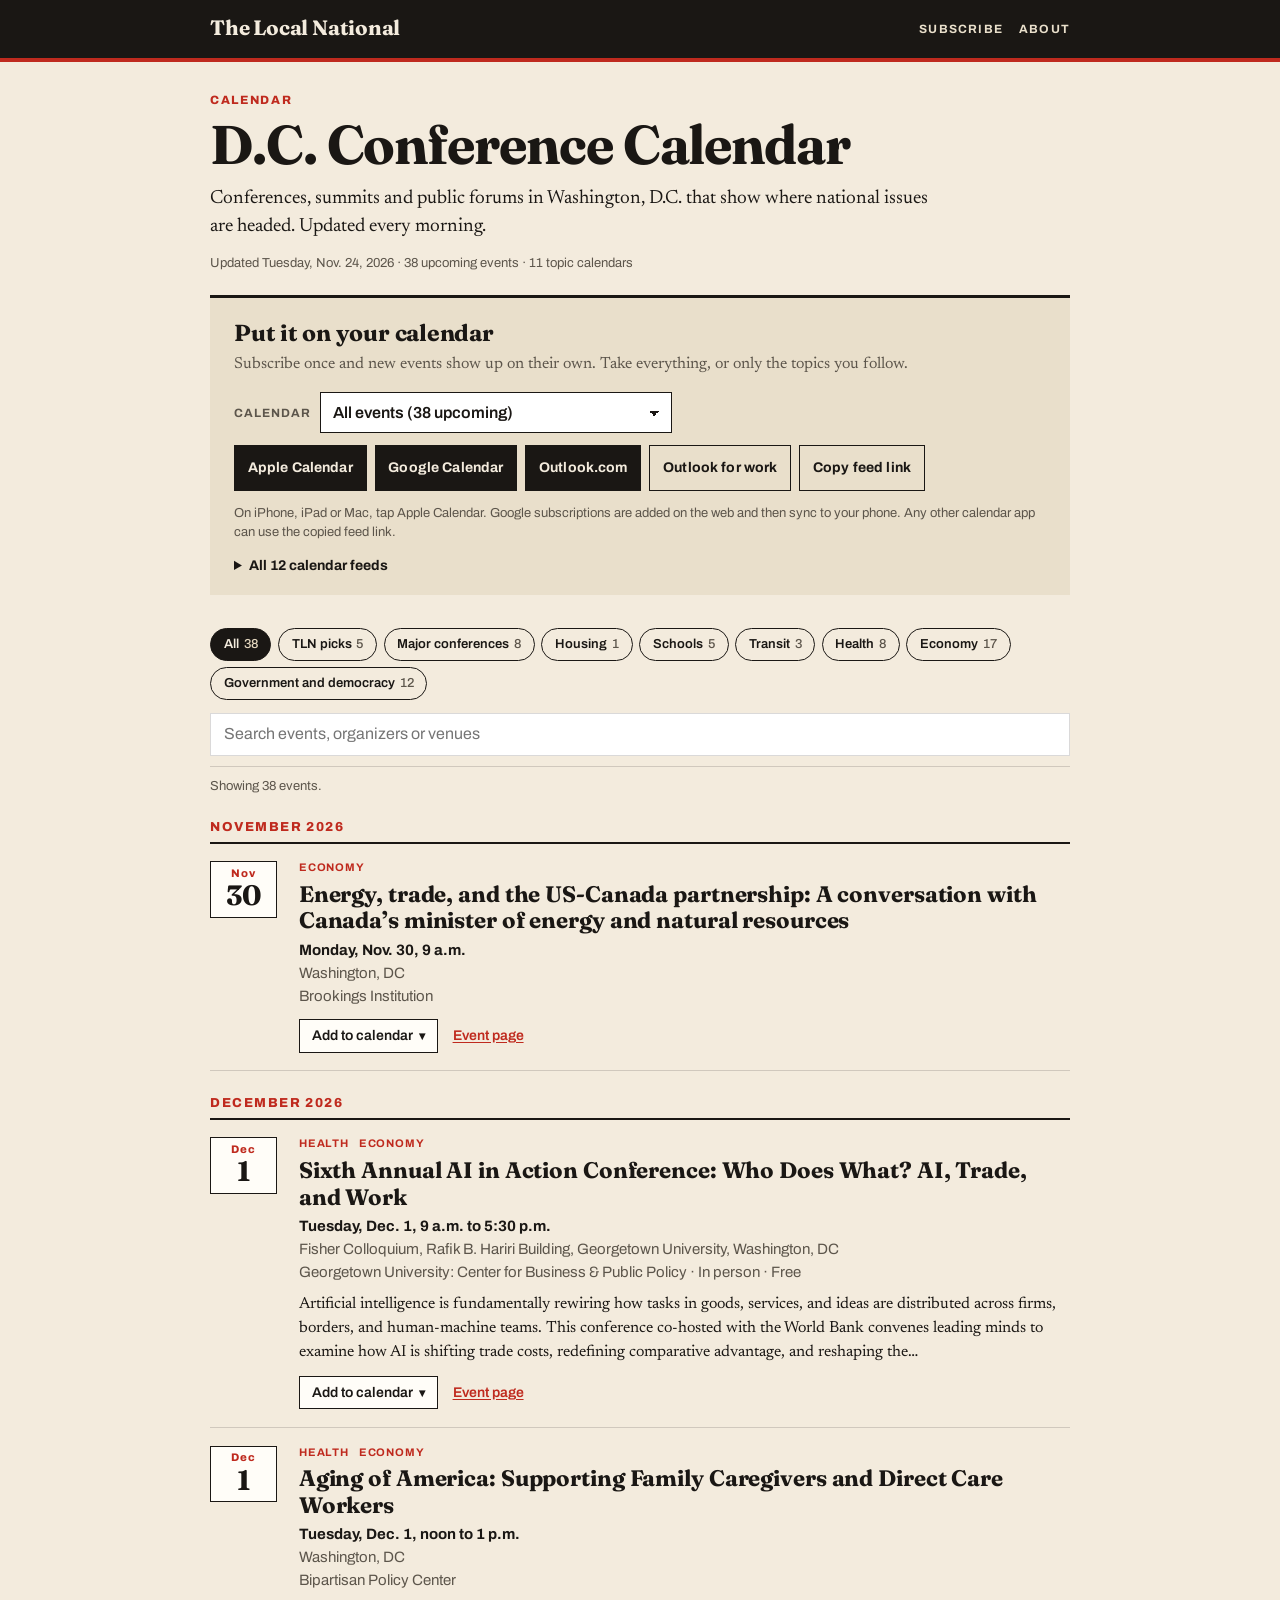
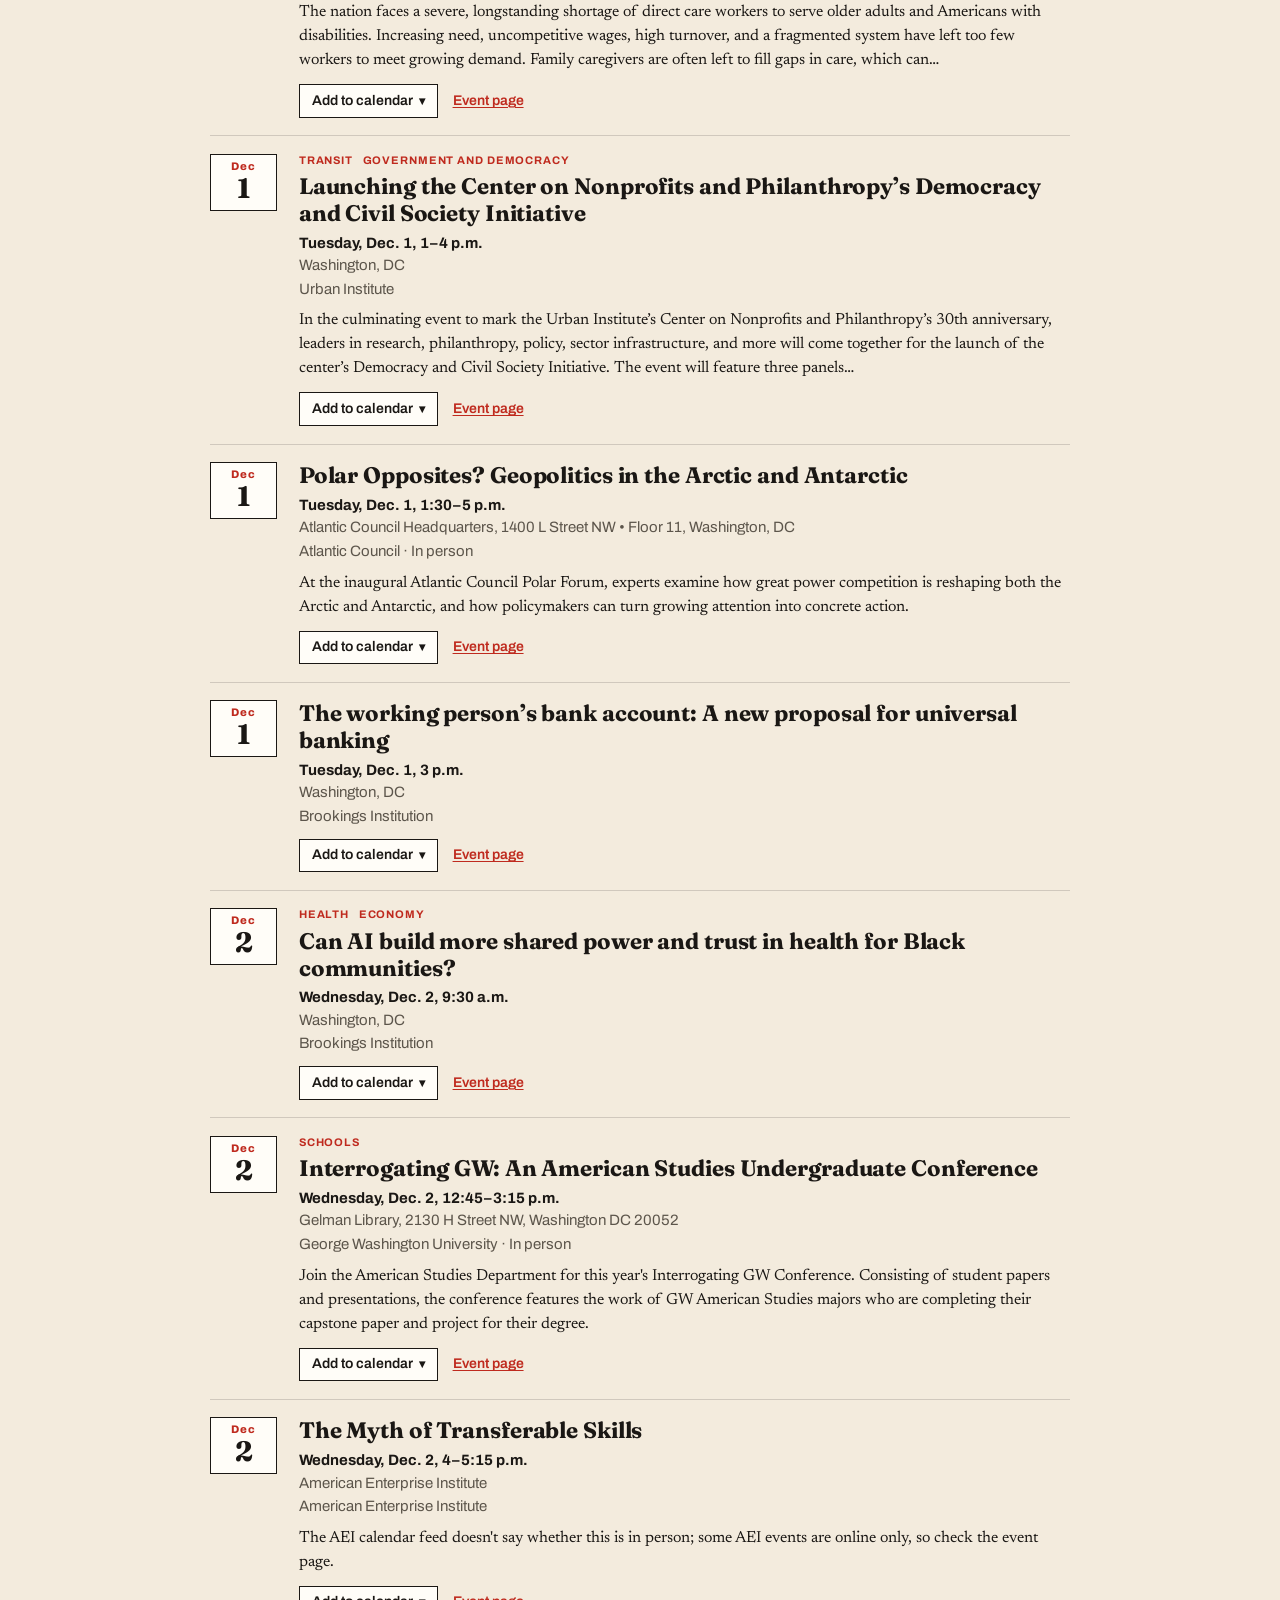
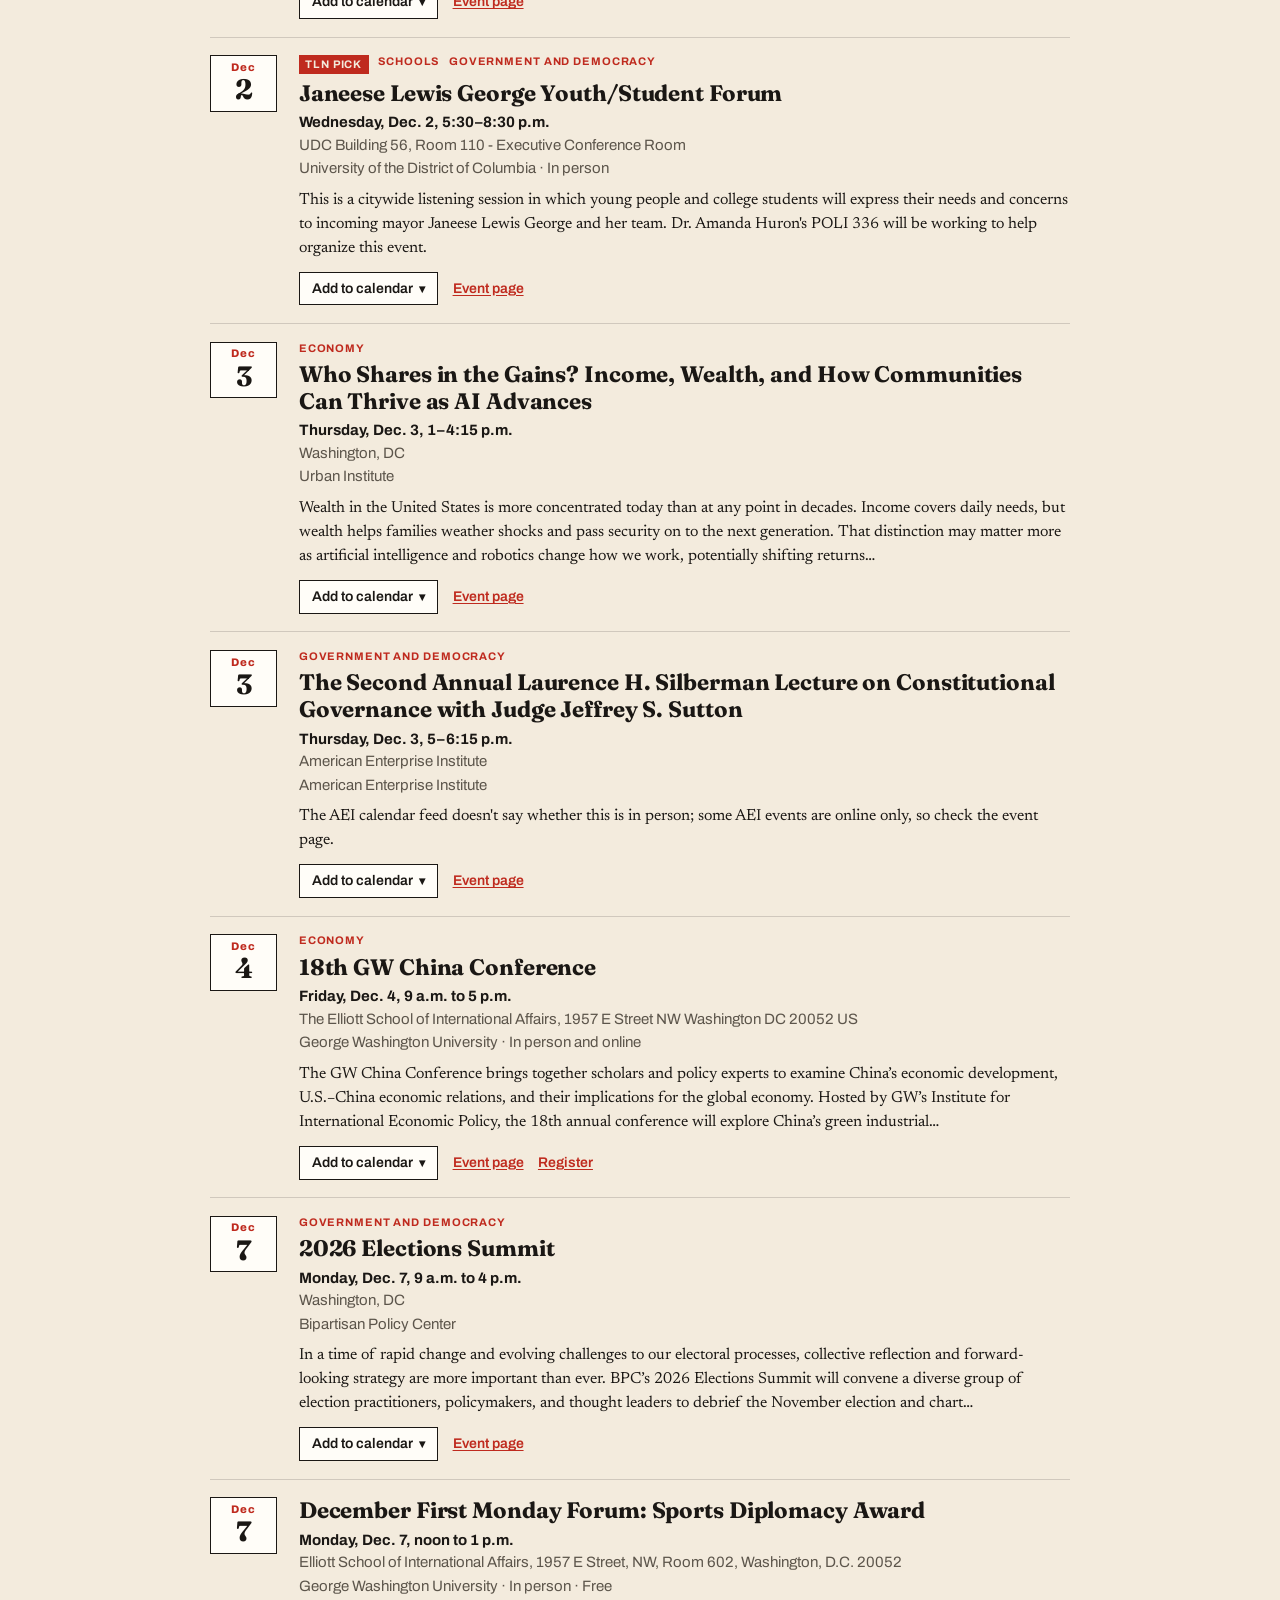
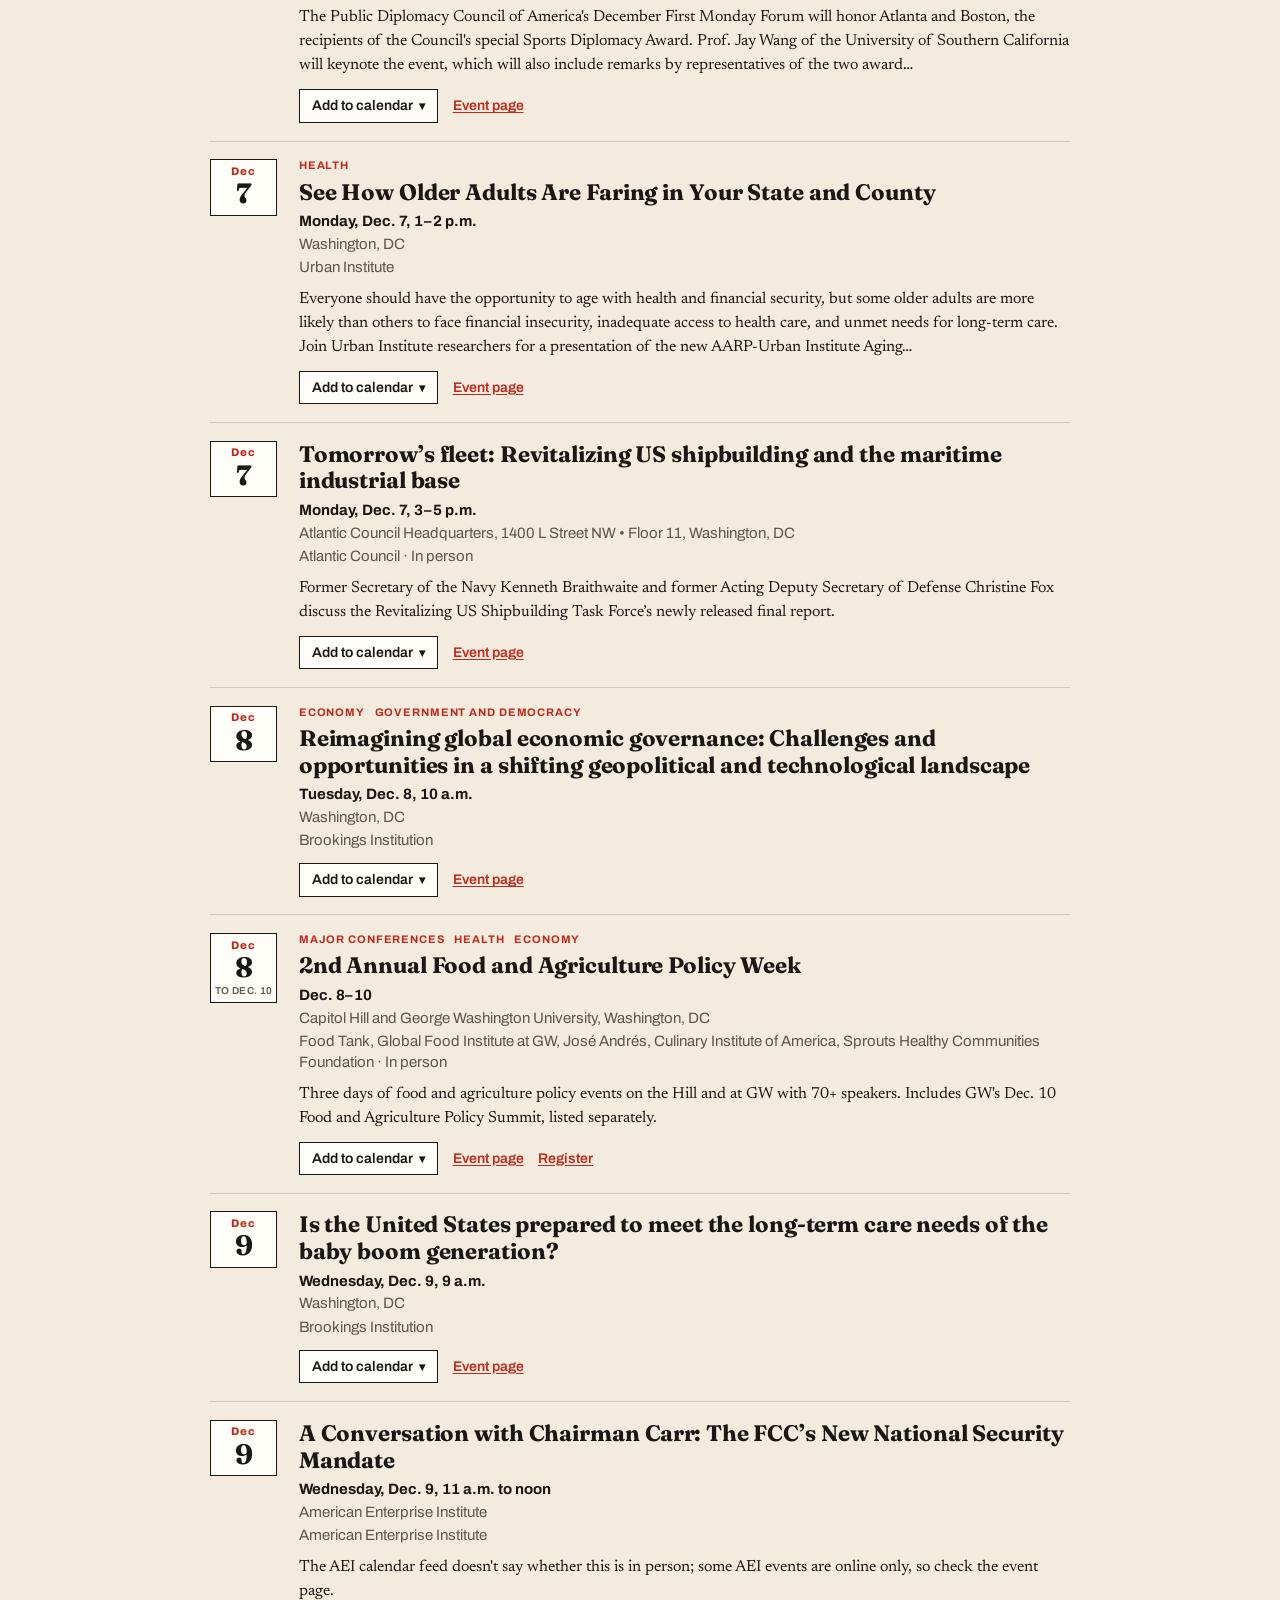
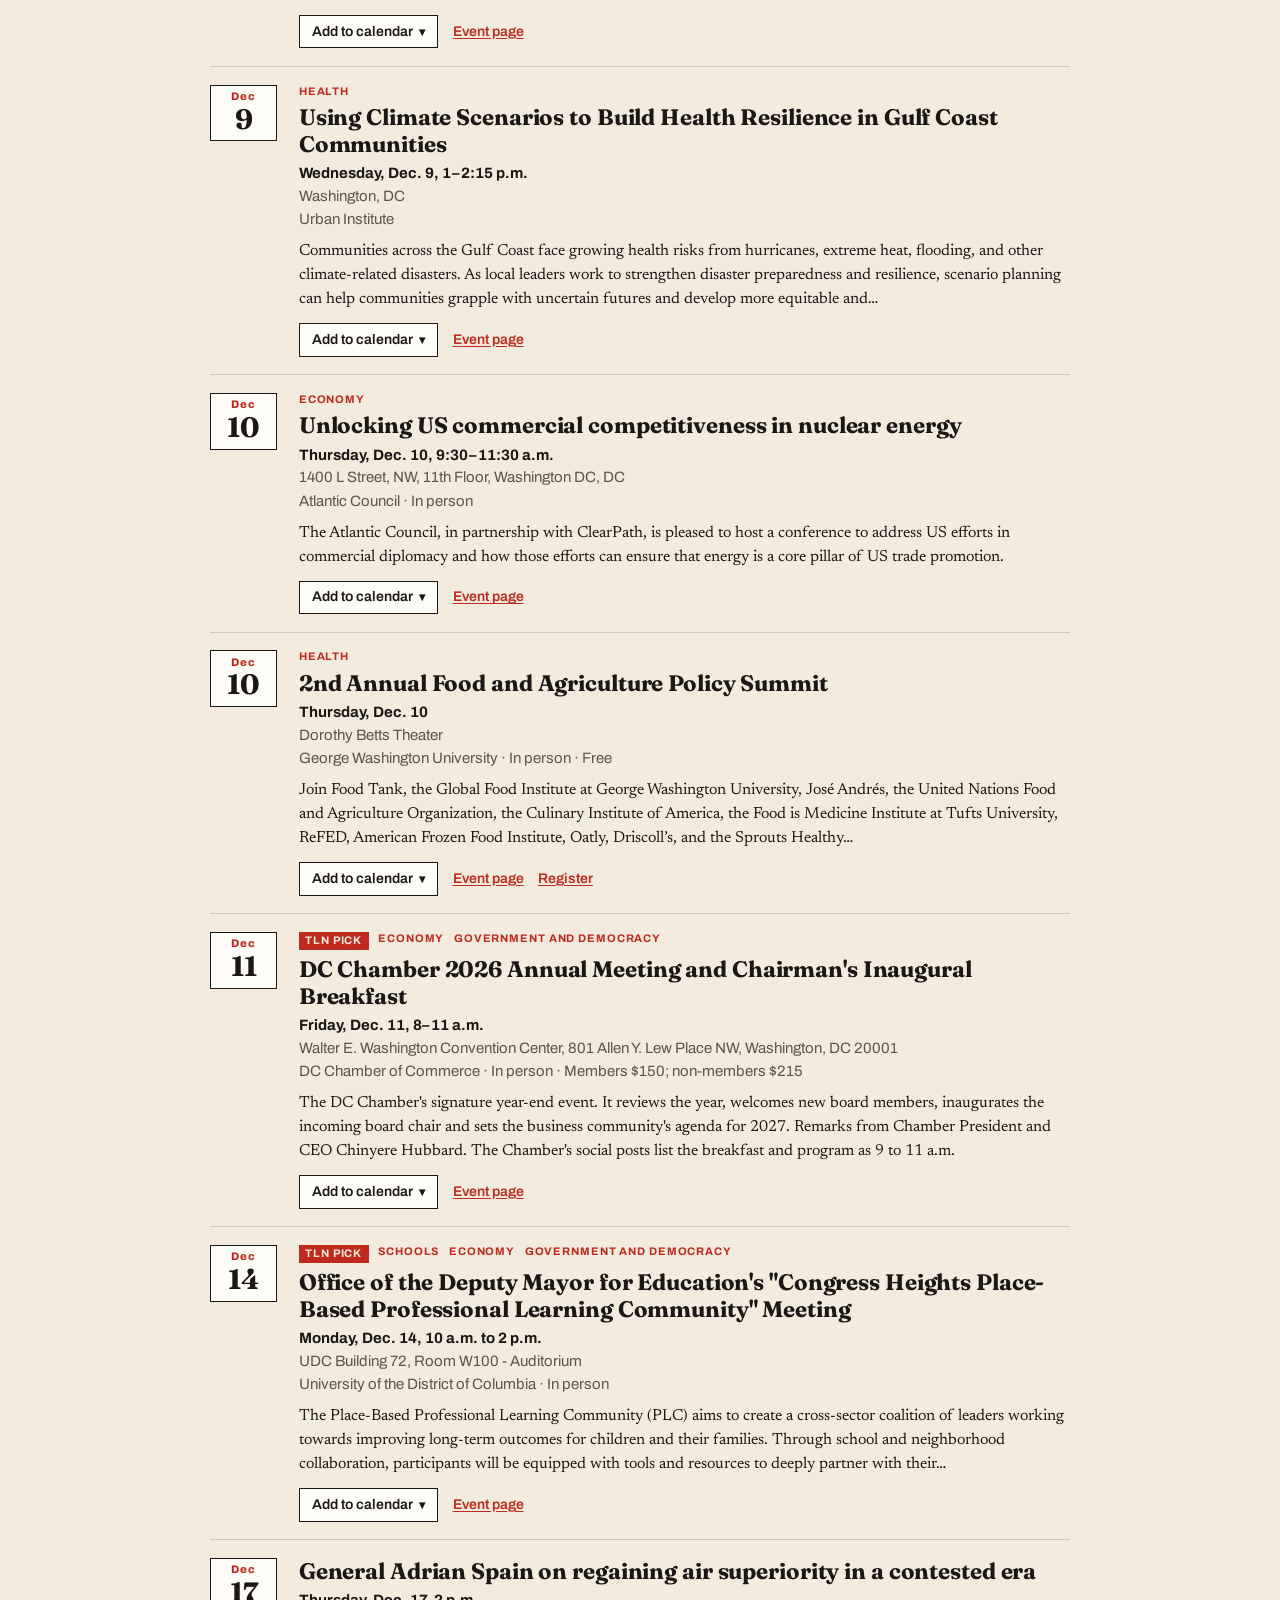
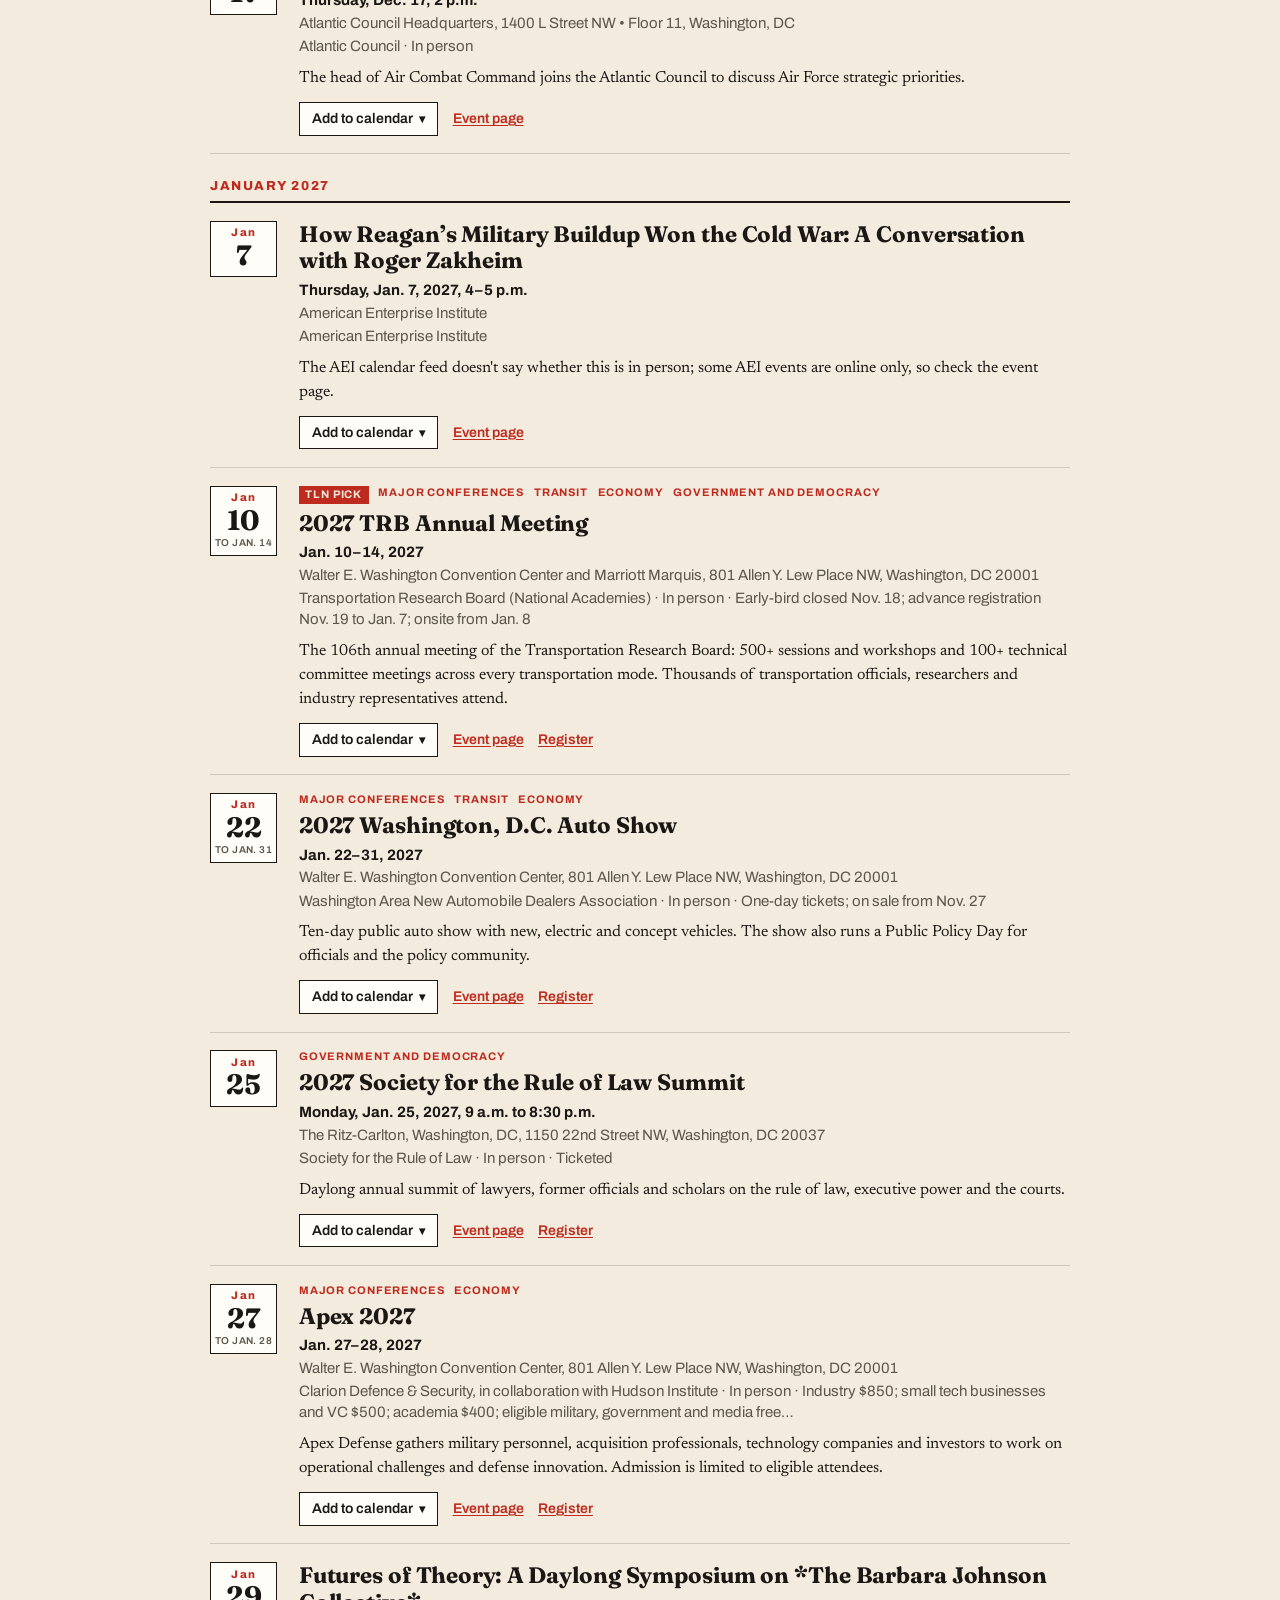
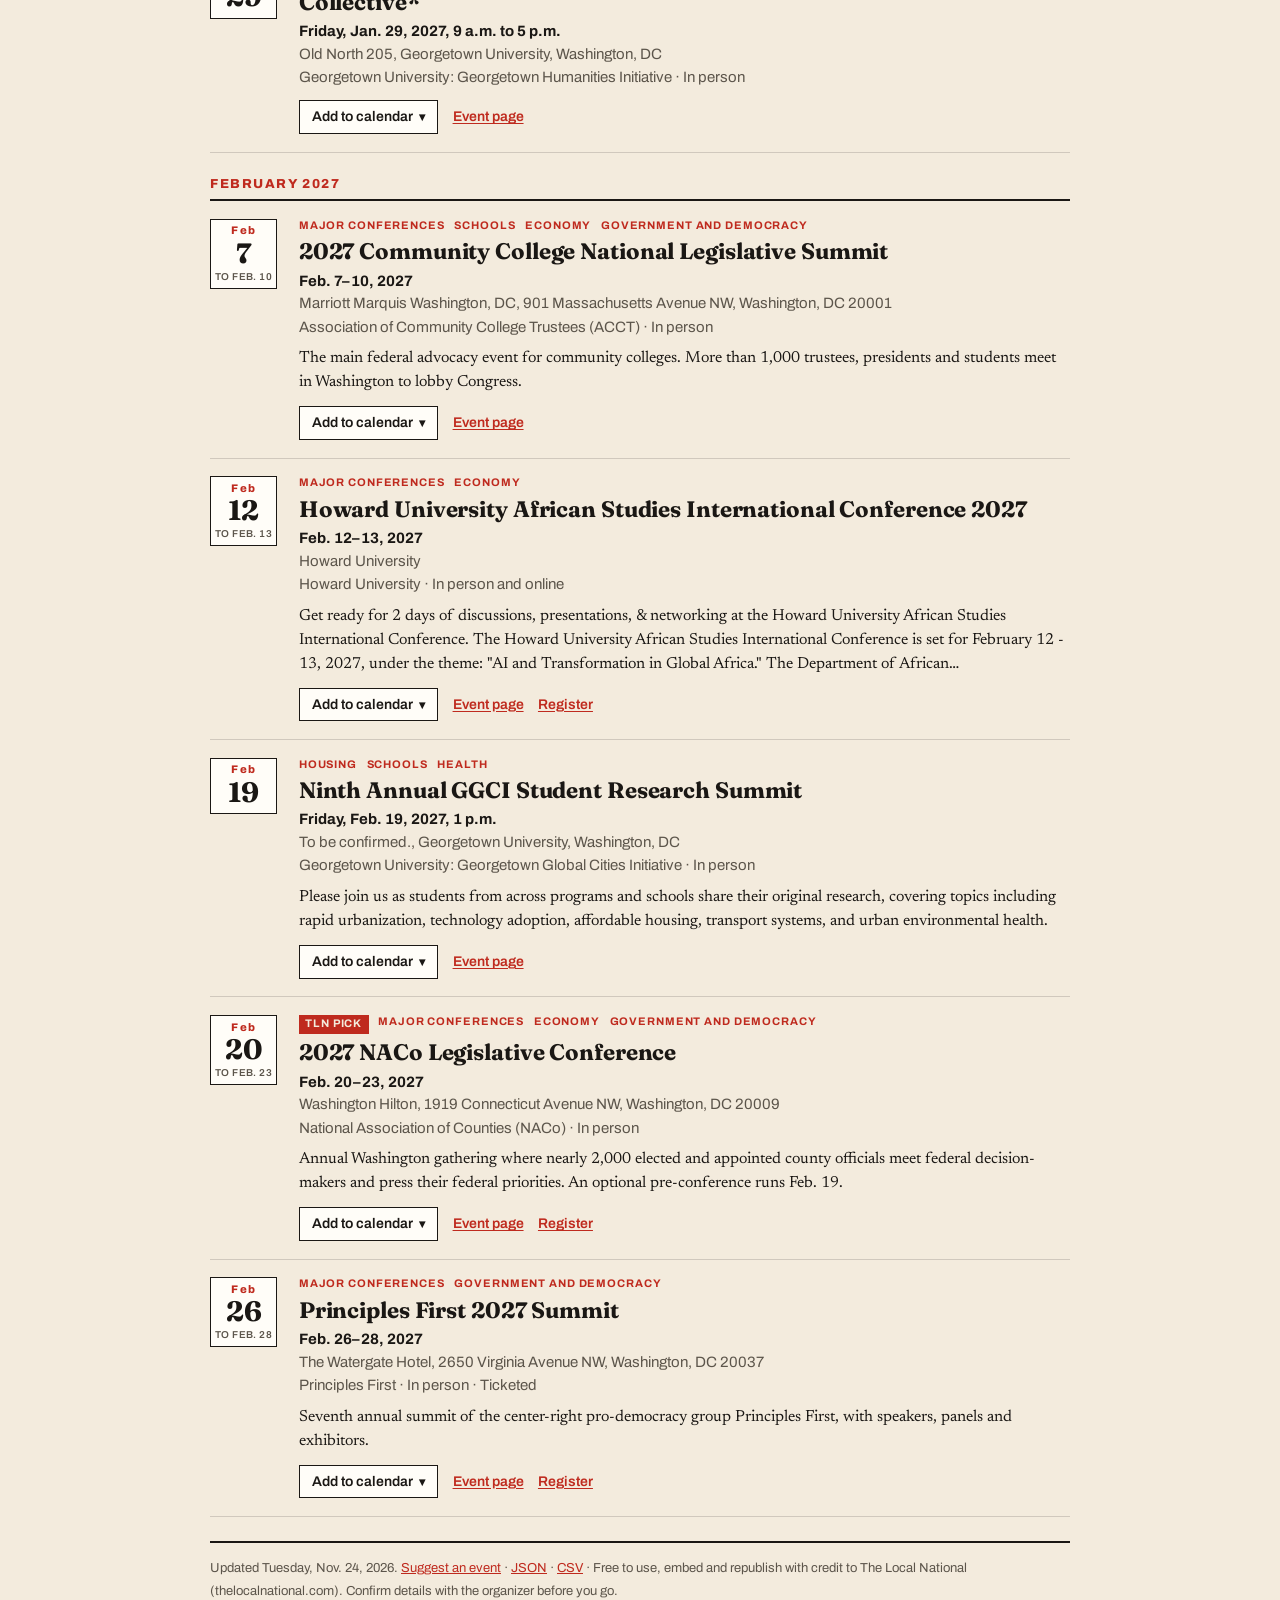
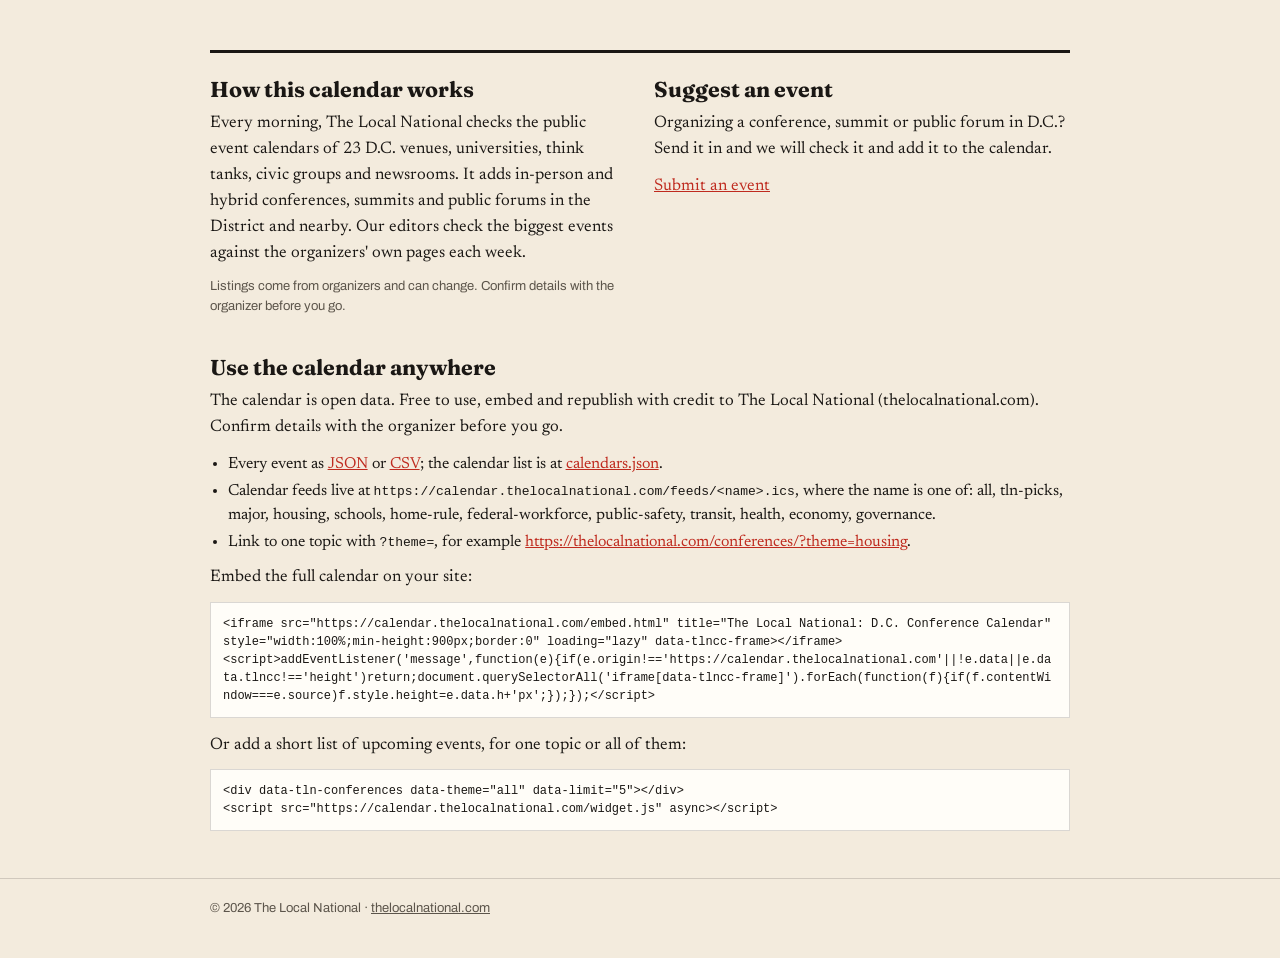
==== commit 026a944d: "Calendar update for 2026-11-24 (38 events) Co-authored-by: Manus <dev-agent@manus.ai>" ====
--- a/index.html
+++ b/index.html
@@ -19,7 +19,7 @@
 <link rel="stylesheet" href="https://fonts.googleapis.com/css2?family=Archivo:wght@400;500;600;700;800&family=Fraunces:opsz,wght@9..144,600;9..144,700&family=Newsreader:opsz,wght@6..72,400;6..72,500&display=swap">
 <link rel="stylesheet" href="assets/tlncc.css?v=394deadd">
 <link rel="stylesheet" href="assets/page.css?v=394deadd">
-<script type="application/ld+json">{"@context":"https://schema.org","@graph":[{"@type":"Event","name":"Energy, trade, and the US-Canada partnership: A conversation with Canada’s minister of energy and natural resources","startDate":"2026-11-30T09:00:00-05:00","endDate":"2026-11-30T11:00:00-05:00","eventStatus":"https://schema.org/EventScheduled","eventAttendanceMode":"https://schema.org/OfflineEventAttendanceMode","location":{"@type":"Place","name":"Washington, DC","address":{"@type":"PostalAddress","addressLocality":"Washington","addressRegion":"DC","addressCountry":"US"}},"organizer":{"@type":"Organization","name":"Brookings Institution"},"url":"https://www.brookings.edu/events/energy-trade-and-the-us-canada-partnership-a-conversation-with-canadas-minister-of-energy-and-natural-resources/"},{"@type":"Event","name":"Sixth Annual AI in Action Conference: Who Does What? AI, Trade, and Work","startDate":"2026-12-01T09:00:00-05:00","endDate":"2026-12-01T17:30:00-05:00","eventStatus":"https://schema.org/EventScheduled","eventAttendanceMode":"https://schema.org/OfflineEventAttendanceMode","location":{"@type":"Place","name":"Fisher Colloquium, Rafik B. Hariri Building","address":{"@type":"PostalAddress","addressLocality":"Washington","addressRegion":"DC","addressCountry":"US","streetAddress":"Georgetown University"}},"organizer":{"@type":"Organization","name":"Georgetown University: Center for Business & Public Policy"},"url":"https://events.georgetown.edu/live/events/43110-sixth-annual-ai-in-action-conference-who-does-what","description":"Artificial intelligence is fundamentally rewiring how tasks in goods, services, and ideas are distributed across firms, borders, and human-machine teams. This conference co-hosted with the World Bank convenes leading minds to examine how AI is shifting trade costs, redefining comparative advantage, and reshaping the…"},{"@type":"Event","name":"Aging of America: Supporting Family Caregivers and Direct Care Workers","startDate":"2026-12-01T12:00:00-05:00","endDate":"2026-12-01T13:00:00-05:00","eventStatus":"https://schema.org/EventScheduled","eventAttendanceMode":"https://schema.org/OfflineEventAttendanceMode","location":{"@type":"Place","name":"Washington, DC","address":{"@type":"PostalAddress","addressLocality":"Washington","addressRegion":"DC","addressCountry":"US"}},"organizer":{"@type":"Organization","name":"Bipartisan Policy Center"},"url":"https://bipartisanpolicy.org/event/aging-of-america-supporting-family-caregivers-and-direct-care-workers/","description":"The nation faces a severe, longstanding shortage of direct care workers to serve older adults and Americans with disabilities. Increasing need, uncompetitive wages, high turnover, and a fragmented system have left too few workers to meet growing demand. Family caregivers are often left to fill gaps in care, which can…"},{"@type":"Event","name":"Launching the Center on Nonprofits and Philanthropy’s Democracy and Civil Society Initiative","startDate":"2026-12-01T13:00:00-05:00","endDate":"2026-12-01T16:00:00-05:00","eventStatus":"https://schema.org/EventScheduled","eventAttendanceMode":"https://schema.org/OfflineEventAttendanceMode","location":{"@type":"Place","name":"Washington, DC","address":{"@type":"PostalAddress","addressLocality":"Washington","addressRegion":"DC","addressCountry":"US"}},"organizer":{"@type":"Organization","name":"Urban Institute"},"url":"https://www.urban.org/events/launching-center-nonprofits-and-philanthropys-democracy-and-civil-society-initiative","description":"In the culminating event to mark the Urban Institute’s Center on Nonprofits and Philanthropy’s 30th anniversary, leaders in research, philanthropy, policy, sector infrastructure, and more will come together for the launch of the center’s Democracy and Civil Society Initiative. The event will feature three panels…"},{"@type":"Event","name":"Polar Opposites? Geopolitics in the Arctic and Antarctic","startDate":"2026-12-01T13:30:00-05:00","endDate":"2026-12-01T17:00:00-05:00","eventStatus":"https://schema.org/EventScheduled","eventAttendanceMode":"https://schema.org/OfflineEventAttendanceMode","location":{"@type":"Place","name":"Atlantic Council Headquarters","address":{"@type":"PostalAddress","addressLocality":"Washington","addressRegion":"DC","addressCountry":"US","streetAddress":"1400 L Street NW • Floor 11"}},"organizer":{"@type":"Organization","name":"Atlantic Council"},"url":"https://www.atlanticcouncil.org/event/polar-opposites-geopolitics-in-the-arctic-and-antarctic/","description":"At the inaugural Atlantic Council Polar Forum, experts examine how great power competition is reshaping both the Arctic and Antarctic, and how policymakers can turn growing attention into concrete action."},{"@type":"Event","name":"The working person’s bank account: A new proposal for universal banking","startDate":"2026-12-01T15:00:00-05:00","endDate":"2026-12-01T17:00:00-05:00","eventStatus":"https://schema.org/EventScheduled","eventAttendanceMode":"https://schema.org/OfflineEventAttendanceMode","location":{"@type":"Place","name":"Washington, DC","address":{"@type":"PostalAddress","addressLocality":"Washington","addressRegion":"DC","addressCountry":"US"}},"organizer":{"@type":"Organization","name":"Brookings Institution"},"url":"https://www.brookings.edu/events/the-working-persons-bank-account-a-new-proposal-for-universal-banking/"},{"@type":"Event","name":"Can AI build more shared power and trust in health for Black communities?","startDate":"2026-12-02T09:30:00-05:00","endDate":"2026-12-02T11:30:00-05:00","eventStatus":"https://schema.org/EventScheduled","eventAttendanceMode":"https://schema.org/OfflineEventAttendanceMode","location":{"@type":"Place","name":"Washington, DC","address":{"@type":"PostalAddress","addressLocality":"Washington","addressRegion":"DC","addressCountry":"US"}},"organizer":{"@type":"Organization","name":"Brookings Institution"},"url":"https://www.brookings.edu/events/can-ai-build-more-shared-power-and-trust-in-health-for-black-communities/"},{"@type":"Event","name":"Interrogating GW: An American Studies Undergraduate Conference","startDate":"2026-12-02T12:45:00-05:00","endDate":"2026-12-02T15:15:00-05:00","eventStatus":"https://schema.org/EventScheduled","eventAttendanceMode":"https://schema.org/OfflineEventAttendanceMode","location":{"@type":"Place","name":"Gelman Library","address":{"@type":"PostalAddress","addressLocality":"Washington","addressRegion":"DC","addressCountry":"US","streetAddress":"2130 H Street NW"}},"organizer":{"@type":"Organization","name":"George Washington University"},"url":"https://calendar.gwu.edu/event/interrogating-gw-an-american-studies-undergraduate-conference","description":"Join the American Studies Department for this year's Interrogating GW Conference. Consisting of student papers and presentations, the conference features the work of GW American Studies majors who are completing their capstone paper and project for their degree."},{"@type":"Event","name":"The Myth of Transferable Skills","startDate":"2026-12-02T16:00:00-05:00","endDate":"2026-12-02T17:15:00-05:00","eventStatus":"https://schema.org/EventScheduled","eventAttendanceMode":"https://schema.org/OfflineEventAttendanceMode","location":{"@type":"Place","name":"American Enterprise Institute","address":{"@type":"PostalAddress","addressLocality":"Washington","addressRegion":"DC","addressCountry":"US"}},"organizer":{"@type":"Organization","name":"American Enterprise Institute"},"url":"https://www.aei.org/events/the-myth-of-transferable-skills/","description":"The AEI calendar feed doesn't say whether this is in person; some AEI events are online only, so check the event page."},{"@type":"Event","name":"Janeese Lewis George Youth/Student Forum","startDate":"2026-12-02T17:30:00-05:00","endDate":"2026-12-02T20:30:00-05:00","eventStatus":"https://schema.org/EventScheduled","eventAttendanceMode":"https://schema.org/OfflineEventAttendanceMode","location":{"@type":"Place","name":"UDC Building 56, Room 110 - Executive Conference Room","address":{"@type":"PostalAddress","addressLocality":"Washington","addressRegion":"DC","addressCountry":"US"}},"organizer":{"@type":"Organization","name":"University of the District of Columbia"},"url":"https://www.udc.edu/events/","description":"This is a citywide listening session in which young people and college students will express their needs and concerns to incoming mayor Janeese Lewis George and her team. Dr. Amanda Huron's POLI 336 will be working to help organize this event."},{"@type":"Event","name":"Who Shares in the Gains? Income, Wealth, and How Communities Can Thrive as AI Advances","startDate":"2026-12-03T13:00:00-05:00","endDate":"2026-12-03T16:15:00-05:00","eventStatus":"https://schema.org/EventScheduled","eventAttendanceMode":"https://schema.org/OfflineEventAttendanceMode","location":{"@type":"Place","name":"Washington, DC","address":{"@type":"PostalAddress","addressLocality":"Washington","addressRegion":"DC","addressCountry":"US"}},"organizer":{"@type":"Organization","name":"Urban Institute"},"url":"https://www.urban.org/events/who-shares-gains-income-wealth-and-how-communities-can-thrive-ai-advances","description":"Wealth in the United States is more concentrated today than at any point in decades. Income covers daily needs, but wealth helps families weather shocks and pass security on to the next generation. That distinction may matter more as artificial intelligence and robotics change how we work, potentially shifting returns…"},{"@type":"Event","name":"The Second Annual Laurence H. Silberman Lecture on Constitutional Governance with Judge Jeffrey S. Sutton","startDate":"2026-12-03T17:00:00-05:00","endDate":"2026-12-03T18:15:00-05:00","eventStatus":"https://schema.org/EventScheduled","eventAttendanceMode":"https://schema.org/OfflineEventAttendanceMode","location":{"@type":"Place","name":"American Enterprise Institute","address":{"@type":"PostalAddress","addressLocality":"Washington","addressRegion":"DC","addressCountry":"US"}},"organizer":{"@type":"Organization","name":"American Enterprise Institute"},"url":"https://www.aei.org/events/the-second-annual-laurence-h-silberman-lecture-on-constitutional-governance-with-judge-jeffrey-s-sutton/","description":"The AEI calendar feed doesn't say whether this is in person; some AEI events are online only, so check the event page."},{"@type":"Event","name":"18th GW China Conference","startDate":"2026-12-04T09:00:00-05:00","endDate":"2026-12-04T17:00:00-05:00","eventStatus":"https://schema.org/EventScheduled","eventAttendanceMode":"https://schema.org/MixedEventAttendanceMode","location":{"@type":"Place","name":"The Elliott School of International Affairs","address":{"@type":"PostalAddress","addressLocality":"Washington","addressRegion":"DC","addressCountry":"US","streetAddress":"1957 E Street NW Washington DC 20052 US"}},"organizer":{"@type":"Organization","name":"George Washington University"},"url":"https://calendar.gwu.edu/event/18th-gw-china-conference","description":"The GW China Conference brings together scholars and policy experts to examine China’s economic development, U.S.–China economic relations, and their implications for the global economy. Hosted by GW’s Institute for International Economic Policy, the 18th annual conference will explore China’s green industrial…"},{"@type":"Event","name":"2026 Elections Summit","startDate":"2026-12-07T09:00:00-05:00","endDate":"2026-12-07T16:00:00-05:00","eventStatus":"https://schema.org/EventScheduled","eventAttendanceMode":"https://schema.org/OfflineEventAttendanceMode","location":{"@type":"Place","name":"Washington, DC","address":{"@type":"PostalAddress","addressLocality":"Washington","addressRegion":"DC","addressCountry":"US"}},"organizer":{"@type":"Organization","name":"Bipartisan Policy Center"},"url":"https://bipartisanpolicy.org/event/2026-elections-summit/","description":"In a time of rapid change and evolving challenges to our electoral processes, collective reflection and forward-looking strategy are more important than ever. BPC’s 2026 Elections Summit will convene a diverse group of election practitioners, policymakers, and thought leaders to debrief the November election and chart…"},{"@type":"Event","name":"December First Monday Forum: Sports Diplomacy Award","startDate":"2026-12-07T12:00:00-05:00","endDate":"2026-12-07T13:00:00-05:00","eventStatus":"https://schema.org/EventScheduled","eventAttendanceMode":"https://schema.org/OfflineEventAttendanceMode","location":{"@type":"Place","name":"Elliott School of International Affairs","address":{"@type":"PostalAddress","addressLocality":"Washington","addressRegion":"DC","addressCountry":"US","streetAddress":"1957 E Street, NW, Room 602"}},"organizer":{"@type":"Organization","name":"George Washington University"},"url":"https://calendar.gwu.edu/event/december-first-monday-forum-sports-diplomacy-award","description":"The Public Diplomacy Council of America's December First Monday Forum will honor Atlanta and Boston, the recipients of the Council's special Sports Diplomacy Award. Prof. Jay Wang of the University of Southern California will keynote the event, which will also include remarks by representatives of the two award…"},{"@type":"Event","name":"See How Older Adults Are Faring in Your State and County","startDate":"2026-12-07T13:00:00-05:00","endDate":"2026-12-07T14:00:00-05:00","eventStatus":"https://schema.org/EventScheduled","eventAttendanceMode":"https://schema.org/OfflineEventAttendanceMode","location":{"@type":"Place","name":"Washington, DC","address":{"@type":"PostalAddress","addressLocality":"Washington","addressRegion":"DC","addressCountry":"US"}},"organizer":{"@type":"Organization","name":"Urban Institute"},"url":"https://www.urban.org/events/see-how-older-adults-are-faring-your-state-and-county","description":"Everyone should have the opportunity to age with health and financial security, but some older adults are more likely than others to face financial insecurity, inadequate access to health care, and unmet needs for long-term care. Join Urban Institute researchers for a presentation of the new AARP-Urban Institute Aging…"},{"@type":"Event","name":"Tomorrow’s fleet: Revitalizing US shipbuilding and the maritime industrial base","startDate":"2026-12-07T15:00:00-05:00","endDate":"2026-12-07T17:00:00-05:00","eventStatus":"https://schema.org/EventScheduled","eventAttendanceMode":"https://schema.org/OfflineEventAttendanceMode","location":{"@type":"Place","name":"Atlantic Council Headquarters","address":{"@type":"PostalAddress","addressLocality":"Washington","addressRegion":"DC","addressCountry":"US","streetAddress":"1400 L Street NW • Floor 11"}},"organizer":{"@type":"Organization","name":"Atlantic Council"},"url":"https://www.atlanticcouncil.org/event/tomorrows-fleet-revitalizing-us-shipbuilding-and-the-maritime-industrial-base/","description":"Former Secretary of the Navy Kenneth Braithwaite and former Acting Deputy Secretary of Defense Christine Fox discuss the Revitalizing US Shipbuilding Task Force’s newly released final report."},{"@type":"Event","name":"Reimagining global economic governance: Challenges and opportunities in a shifting geopolitical and technological landscape","startDate":"2026-12-08T10:00:00-05:00","endDate":"2026-12-08T12:00:00-05:00","eventStatus":"https://schema.org/EventScheduled","eventAttendanceMode":"https://schema.org/OfflineEventAttendanceMode","location":{"@type":"Place","name":"Washington, DC","address":{"@type":"PostalAddress","addressLocality":"Washington","addressRegion":"DC","addressCountry":"US"}},"organizer":{"@type":"Organization","name":"Brookings Institution"},"url":"https://www.brookings.edu/events/reimagining-global-economic-governance-challenges-and-opportunities-in-a-shifting-geopolitical-and-technological-landscape/"},{"@type":"Event","name":"2nd Annual Food and Agriculture Policy Week","startDate":"2026-12-08","endDate":"2026-12-10","eventStatus":"https://schema.org/EventScheduled","eventAttendanceMode":"https://schema.org/OfflineEventAttendanceMode","location":{"@type":"Place","name":"Capitol Hill and George Washington University","address":{"@type":"PostalAddress","addressLocality":"Washington","addressRegion":"DC","addressCountry":"US","streetAddress":"Washington, DC"}},"organizer":{"@type":"Organization","name":"Food Tank, Global Food Institute at GW, José Andrés, Culinary Institute of America, Sprouts Healthy Communities Foundation"},"url":"https://foodtank.com/event/2nd-annual-food-agriculture-policy-week-full-series/","description":"Three days of food and agriculture policy events on the Hill and at GW with 70+ speakers. Includes GW's Dec. 10 Food and Agriculture Policy Summit, listed separately."},{"@type":"Event","name":"A Conversation with Chairman Carr: The FCC’s New National Security Mandate","startDate":"2026-12-09T11:00:00-05:00","endDate":"2026-12-09T12:00:00-05:00","eventStatus":"https://schema.org/EventScheduled","eventAttendanceMode":"https://schema.org/OfflineEventAttendanceMode","location":{"@type":"Place","name":"American Enterprise Institute","address":{"@type":"PostalAddress","addressLocality":"Washington","addressRegion":"DC","addressCountry":"US"}},"organizer":{"@type":"Organization","name":"American Enterprise Institute"},"url":"https://www.aei.org/events/a-conversation-with-chairman-carr-the-fccs-new-national-security-mandate/","description":"The AEI calendar feed doesn't say whether this is in person; some AEI events are online only, so check the event page."},{"@type":"Event","name":"Using Climate Scenarios to Build Health Resilience in Gulf Coast Communities","startDate":"2026-12-09T13:00:00-05:00","endDate":"2026-12-09T14:15:00-05:00","eventStatus":"https://schema.org/EventScheduled","eventAttendanceMode":"https://schema.org/OfflineEventAttendanceMode","location":{"@type":"Place","name":"Washington, DC","address":{"@type":"PostalAddress","addressLocality":"Washington","addressRegion":"DC","addressCountry":"US"}},"organizer":{"@type":"Organization","name":"Urban Institute"},"url":"https://www.urban.org/events/using-climate-scenarios-build-health-resilience-gulf-coast-communities","description":"Communities across the Gulf Coast face growing health risks from hurricanes, extreme heat, flooding, and other climate-related disasters. As local leaders work to strengthen disaster preparedness and resilience, scenario planning can help communities grapple with uncertain futures and develop more equitable and…"},{"@type":"Event","name":"Unlocking US commercial competitiveness in nuclear energy","startDate":"2026-12-10T09:30:00-05:00","endDate":"2026-12-10T11:30:00-05:00","eventStatus":"https://schema.org/EventScheduled","eventAttendanceMode":"https://schema.org/OfflineEventAttendanceMode","location":{"@type":"Place","name":"1400 L Street, NW","address":{"@type":"PostalAddress","addressLocality":"Washington","addressRegion":"DC","addressCountry":"US","streetAddress":"11th Floor"}},"organizer":{"@type":"Organization","name":"Atlantic Council"},"url":"https://www.atlanticcouncil.org/event/unlocking-us-commercial-competitiveness-in-nuclear-energy/","description":"The Atlantic Council, in partnership with ClearPath, is pleased to host a conference to address US efforts in commercial diplomacy and how those efforts can ensure that energy is a core pillar of US trade promotion."},{"@type":"Event","name":"2nd Annual Food and Agriculture Policy Summit","startDate":"2026-12-10","endDate":"2026-12-10","eventStatus":"https://schema.org/EventScheduled","eventAttendanceMode":"https://schema.org/OfflineEventAttendanceMode","location":{"@type":"Place","name":"Dorothy Betts Theater","address":{"@type":"PostalAddress","addressLocality":"Washington","addressRegion":"DC","addressCountry":"US"}},"organizer":{"@type":"Organization","name":"George Washington University"},"url":"https://calendar.gwu.edu/event/2nd-annual-food-and-agriculture-policy-summit","description":"Join Food Tank, the Global Food Institute at George Washington University, José Andrés, the United Nations Food and Agriculture Organization, the Culinary Institute of America, the Food is Medicine Institute at Tufts University, ReFED, American Frozen Food Institute, Oatly, Driscoll’s, and the Sprouts Healthy…"},{"@type":"Event","name":"DC Chamber 2026 Annual Meeting and Chairman's Inaugural Breakfast","startDate":"2026-12-11T08:00:00-05:00","endDate":"2026-12-11T11:00:00-05:00","eventStatus":"https://schema.org/EventScheduled","eventAttendanceMode":"https://schema.org/OfflineEventAttendanceMode","location":{"@type":"Place","name":"Walter E. Washington Convention Center","address":{"@type":"PostalAddress","addressLocality":"Washington","addressRegion":"DC","addressCountry":"US","streetAddress":"801 Allen Y. Lew Place NW"}},"organizer":{"@type":"Organization","name":"DC Chamber of Commerce"},"url":"https://dcchamber.org/events/2026-annual-meeting-and-chairmans-innaugural-breakfast/","description":"The DC Chamber's signature year-end event. It reviews the year, welcomes new board members, inaugurates the incoming board chair and sets the business community's agenda for 2027. Remarks from Chamber President and CEO Chinyere Hubbard. The Chamber's social posts list the breakfast and program as 9 to 11 a.m."},{"@type":"Event","name":"Office of the Deputy Mayor for Education's \"Congress Heights Place-Based Professional Learning Community\" Meeting","startDate":"2026-12-14T10:00:00-05:00","endDate":"2026-12-14T14:00:00-05:00","eventStatus":"https://schema.org/EventScheduled","eventAttendanceMode":"https://schema.org/OfflineEventAttendanceMode","location":{"@type":"Place","name":"UDC Building 72, Room W100 - Auditorium","address":{"@type":"PostalAddress","addressLocality":"Washington","addressRegion":"DC","addressCountry":"US"}},"organizer":{"@type":"Organization","name":"University of the District of Columbia"},"url":"https://www.udc.edu/events/","description":"The Place-Based Professional Learning Community (PLC) aims to create a cross-sector coalition of leaders working towards improving long-term outcomes for children and their families. Through school and neighborhood collaboration, participants will be equipped with tools and resources to deeply partner with their…"},{"@type":"Event","name":"General Adrian Spain on regaining air superiority in a contested era","startDate":"2026-12-17T14:00:00-05:00","endDate":"2026-12-17T16:00:00-05:00","eventStatus":"https://schema.org/EventScheduled","eventAttendanceMode":"https://schema.org/OfflineEventAttendanceMode","location":{"@type":"Place","name":"Atlantic Council Headquarters","address":{"@type":"PostalAddress","addressLocality":"Washington","addressRegion":"DC","addressCountry":"US","streetAddress":"1400 L Street NW • Floor 11"}},"organizer":{"@type":"Organization","name":"Atlantic Council"},"url":"https://www.atlanticcouncil.org/event/general-adrian-spain-on-regaining-air-superiority-in-a-contested-era/","description":"Te head of Air Combat Command joins the Atlantic Council to discuss Air Force strategic priorities."},{"@type":"Event","name":"How Reagan’s Military Buildup Won the Cold War: A Conversation with Roger Zakheim","startDate":"2027-01-07T16:00:00-05:00","endDate":"2027-01-07T17:00:00-05:00","eventStatus":"https://schema.org/EventScheduled","eventAttendanceMode":"https://schema.org/OfflineEventAttendanceMode","location":{"@type":"Place","name":"American Enterprise Institute","address":{"@type":"PostalAddress","addressLocality":"Washington","addressRegion":"DC","addressCountry":"US"}},"organizer":{"@type":"Organization","name":"American Enterprise Institute"},"url":"https://www.aei.org/events/how-reagans-military-buildup-won-the-cold-war-a-conversation-with-roger-zakheim/","description":"The AEI calendar feed doesn't say whether this is in person; some AEI events are online only, so check the event page."},{"@type":"Event","name":"2027 TRB Annual Meeting","startDate":"2027-01-10","endDate":"2027-01-14","eventStatus":"https://schema.org/EventScheduled","eventAttendanceMode":"https://schema.org/OfflineEventAttendanceMode","location":{"@type":"Place","name":"Walter E. Washington Convention Center and Marriott Marquis","address":{"@type":"PostalAddress","addressLocality":"Washington","addressRegion":"DC","addressCountry":"US","streetAddress":"801 Allen Y. Lew Place NW"}},"organizer":{"@type":"Organization","name":"Transportation Research Board (National Academies)"},"url":"https://www.nationalacademies.org/events/887","description":"The 106th annual meeting of the Transportation Research Board: 500+ sessions and workshops and 100+ technical committee meetings across every transportation mode. Thousands of transportation officials, researchers and industry representatives attend."},{"@type":"Event","name":"2027 Washington, D.C. Auto Show","startDate":"2027-01-22","endDate":"2027-01-31","eventStatus":"https://schema.org/EventScheduled","eventAttendanceMode":"https://schema.org/OfflineEventAttendanceMode","location":{"@type":"Place","name":"Walter E. Washington Convention Center","address":{"@type":"PostalAddress","addressLocality":"Washington","addressRegion":"DC","addressCountry":"US","streetAddress":"801 Allen Y. Lew Place NW"}},"organizer":{"@type":"Organization","name":"Washington Area New Automobile Dealers Association"},"url":"https://www.washingtonautoshow.com/show-information/","description":"Ten-day public auto show with new, electric and concept vehicles. The show also runs a Public Policy Day for officials and the policy community."},{"@type":"Event","name":"2027 Society for the Rule of Law Summit","startDate":"2027-01-25T09:00:00-05:00","endDate":"2027-01-25T20:30:00-05:00","eventStatus":"https://schema.org/EventScheduled","eventAttendanceMode":"https://schema.org/OfflineEventAttendanceMode","location":{"@type":"Place","name":"The Ritz-Carlton, Washington, DC","address":{"@type":"PostalAddress","addressLocality":"Washington","addressRegion":"DC","addressCountry":"US","streetAddress":"1150 22nd Street NW"}},"organizer":{"@type":"Organization","name":"Society for the Rule of Law"},"url":"https://societyfortheruleoflaw.org/srl-summit-2027/","description":"Daylong annual summit of lawyers, former officials and scholars on the rule of law, executive power and the courts."},{"@type":"Event","name":"Apex 2027","startDate":"2027-01-27","endDate":"2027-01-28","eventStatus":"https://schema.org/EventScheduled","eventAttendanceMode":"https://schema.org/OfflineEventAttendanceMode","location":{"@type":"Place","name":"Walter E. Washington Convention Center","address":{"@type":"PostalAddress","addressLocality":"Washington","addressRegion":"DC","addressCountry":"US","streetAddress":"801 Allen Y. Lew Place NW"}},"organizer":{"@type":"Organization","name":"Clarion Defence & Security, in collaboration with Hudson Institute"},"url":"https://eventsdc.com/events/apex-2027","description":"Apex Defense gathers military personnel, acquisition professionals, technology companies and investors to work on operational challenges and defense innovation. Admission is limited to eligible attendees."},{"@type":"Event","name":"Futures of Theory: A Daylong Symposium on *The Barbara Johnson Collective*","startDate":"2027-01-29T09:00:00-05:00","endDate":"2027-01-29T17:00:00-05:00","eventStatus":"https://schema.org/EventScheduled","eventAttendanceMode":"https://schema.org/OfflineEventAttendanceMode","location":{"@type":"Place","name":"Old North 205","address":{"@type":"PostalAddress","addressLocality":"Washington","addressRegion":"DC","addressCountry":"US","streetAddress":"Georgetown University"}},"organizer":{"@type":"Organization","name":"Georgetown University: Georgetown Humanities Initiative"},"url":"https://events.georgetown.edu/live/events/44148-futures-of-theory-a-daylong-symposium-on-the"},{"@type":"Event","name":"2027 Community College National Legislative Summit","startDate":"2027-02-07","endDate":"2027-02-10","eventStatus":"https://schema.org/EventScheduled","eventAttendanceMode":"https://schema.org/OfflineEventAttendanceMode","location":{"@type":"Place","name":"Marriott Marquis Washington, DC","address":{"@type":"PostalAddress","addressLocality":"Washington","addressRegion":"DC","addressCountry":"US","streetAddress":"901 Massachusetts Avenue NW"}},"organizer":{"@type":"Organization","name":"Association of Community College Trustees (ACCT)"},"url":"https://www.acct.org/events/nls","description":"The main federal advocacy event for community colleges. More than 1,000 trustees, presidents and students meet in Washington to lobby Congress."},{"@type":"Event","name":"Howard University African Studies International Conference 2027","startDate":"2027-02-12","endDate":"2027-02-13","eventStatus":"https://schema.org/EventScheduled","eventAttendanceMode":"https://schema.org/MixedEventAttendanceMode","location":{"@type":"Place","name":"Howard University","address":{"@type":"PostalAddress","addressLocality":"Washington","addressRegion":"DC","addressCountry":"US"}},"organizer":{"@type":"Organization","name":"Howard University"},"url":"https://events.howard.edu/event/howard-university-african-studies-international-conference-2027","description":"Get ready for 2 days of discussions, presentations, & networking at the Howard University African Studies International Conference. The Howard University African Studies International Conference is set for February 12 - 13, 2027, under the theme: \"AI and Transformation in Global Africa.\" The Department of African…"},{"@type":"Event","name":"Ninth Annual GGCI Student Research Summit","startDate":"2027-02-19T13:00:00-05:00","endDate":"2027-02-19T15:00:00-05:00","eventStatus":"https://schema.org/EventScheduled","eventAttendanceMode":"https://schema.org/OfflineEventAttendanceMode","location":{"@type":"Place","name":"To be confirmed.","address":{"@type":"PostalAddress","addressLocality":"Washington","addressRegion":"DC","addressCountry":"US","streetAddress":"Georgetown University"}},"organizer":{"@type":"Organization","name":"Georgetown University: Georgetown Global Cities Initiative"},"url":"https://events.georgetown.edu/global-cities/event/41606-ninth-annual-ggci-student-research-summit","description":"Please join us as students from across programs and schools share their original research, covering topics including rapid urbanization, technology adoption, affordable housing, transport systems, and urban environmental health."},{"@type":"Event","name":"2027 NACo Legislative Conference","startDate":"2027-02-20","endDate":"2027-02-23","eventStatus":"https://schema.org/EventScheduled","eventAttendanceMode":"https://schema.org/OfflineEventAttendanceMode","location":{"@type":"Place","name":"Washington Hilton","address":{"@type":"PostalAddress","addressLocality":"Washington","addressRegion":"DC","addressCountry":"US","streetAddress":"1919 Connecticut Avenue NW"}},"organizer":{"@type":"Organization","name":"National Association of Counties (NACo)"},"url":"https://www.naco.org/event/2027-naco-legislative-conference","description":"Annual Washington gathering where nearly 2,000 elected and appointed county officials meet federal decision-makers and press their federal priorities. An optional pre-conference runs Feb. 19."},{"@type":"Event","name":"Principles First 2027 Summit","startDate":"2027-02-26","endDate":"2027-02-28","eventStatus":"https://schema.org/EventScheduled","eventAttendanceMode":"https://schema.org/OfflineEventAttendanceMode","location":{"@type":"Place","name":"The Watergate Hotel","address":{"@type":"PostalAddress","addressLocality":"Washington","addressRegion":"DC","addressCountry":"US","streetAddress":"2650 Virginia Avenue NW"}},"organizer":{"@type":"Organization","name":"Principles First"},"url":"https://www.principlesfirst.us/summit/principles-first-2027-summit/","description":"Seventh annual summit of the center-right pro-democracy group Principles First, with speakers, panels and exhibitors."}]}</script>
+<script type="application/ld+json">{"@context":"https://schema.org","@graph":[{"@type":"Event","name":"Energy, trade, and the US-Canada partnership: A conversation with Canada’s minister of energy and natural resources","startDate":"2026-11-30T09:00:00-05:00","endDate":"2026-11-30T11:00:00-05:00","eventStatus":"https://schema.org/EventScheduled","eventAttendanceMode":"https://schema.org/OfflineEventAttendanceMode","location":{"@type":"Place","name":"Washington, DC","address":{"@type":"PostalAddress","addressLocality":"Washington","addressRegion":"DC","addressCountry":"US"}},"organizer":{"@type":"Organization","name":"Brookings Institution"},"url":"https://www.brookings.edu/events/energy-trade-and-the-us-canada-partnership-a-conversation-with-canadas-minister-of-energy-and-natural-resources/"},{"@type":"Event","name":"Sixth Annual AI in Action Conference: Who Does What? AI, Trade, and Work","startDate":"2026-12-01T09:00:00-05:00","endDate":"2026-12-01T17:30:00-05:00","eventStatus":"https://schema.org/EventScheduled","eventAttendanceMode":"https://schema.org/OfflineEventAttendanceMode","location":{"@type":"Place","name":"Fisher Colloquium, Rafik B. Hariri Building","address":{"@type":"PostalAddress","addressLocality":"Washington","addressRegion":"DC","addressCountry":"US","streetAddress":"Georgetown University"}},"organizer":{"@type":"Organization","name":"Georgetown University: Center for Business & Public Policy"},"url":"https://events.georgetown.edu/live/events/43110-sixth-annual-ai-in-action-conference-who-does-what","description":"Artificial intelligence is fundamentally rewiring how tasks in goods, services, and ideas are distributed across firms, borders, and human-machine teams. This conference co-hosted with the World Bank convenes leading minds to examine how AI is shifting trade costs, redefining comparative advantage, and reshaping the…"},{"@type":"Event","name":"Aging of America: Supporting Family Caregivers and Direct Care Workers","startDate":"2026-12-01T12:00:00-05:00","endDate":"2026-12-01T13:00:00-05:00","eventStatus":"https://schema.org/EventScheduled","eventAttendanceMode":"https://schema.org/OfflineEventAttendanceMode","location":{"@type":"Place","name":"Washington, DC","address":{"@type":"PostalAddress","addressLocality":"Washington","addressRegion":"DC","addressCountry":"US"}},"organizer":{"@type":"Organization","name":"Bipartisan Policy Center"},"url":"https://bipartisanpolicy.org/event/aging-of-america-supporting-family-caregivers-and-direct-care-workers/","description":"The nation faces a severe, longstanding shortage of direct care workers to serve older adults and Americans with disabilities. Increasing need, uncompetitive wages, high turnover, and a fragmented system have left too few workers to meet growing demand. Family caregivers are often left to fill gaps in care, which can…"},{"@type":"Event","name":"Launching the Center on Nonprofits and Philanthropy’s Democracy and Civil Society Initiative","startDate":"2026-12-01T13:00:00-05:00","endDate":"2026-12-01T16:00:00-05:00","eventStatus":"https://schema.org/EventScheduled","eventAttendanceMode":"https://schema.org/OfflineEventAttendanceMode","location":{"@type":"Place","name":"Washington, DC","address":{"@type":"PostalAddress","addressLocality":"Washington","addressRegion":"DC","addressCountry":"US"}},"organizer":{"@type":"Organization","name":"Urban Institute"},"url":"https://www.urban.org/events/launching-center-nonprofits-and-philanthropys-democracy-and-civil-society-initiative","description":"In the culminating event to mark the Urban Institute’s Center on Nonprofits and Philanthropy’s 30th anniversary, leaders in research, philanthropy, policy, sector infrastructure, and more will come together for the launch of the center’s Democracy and Civil Society Initiative. The event will feature three panels…"},{"@type":"Event","name":"Polar Opposites? Geopolitics in the Arctic and Antarctic","startDate":"2026-12-01T13:30:00-05:00","endDate":"2026-12-01T17:00:00-05:00","eventStatus":"https://schema.org/EventScheduled","eventAttendanceMode":"https://schema.org/OfflineEventAttendanceMode","location":{"@type":"Place","name":"Atlantic Council Headquarters","address":{"@type":"PostalAddress","addressLocality":"Washington","addressRegion":"DC","addressCountry":"US","streetAddress":"1400 L Street NW • Floor 11"}},"organizer":{"@type":"Organization","name":"Atlantic Council"},"url":"https://www.atlanticcouncil.org/event/polar-opposites-geopolitics-in-the-arctic-and-antarctic/","description":"At the inaugural Atlantic Council Polar Forum, experts examine how great power competition is reshaping both the Arctic and Antarctic, and how policymakers can turn growing attention into concrete action."},{"@type":"Event","name":"The working person’s bank account: A new proposal for universal banking","startDate":"2026-12-01T15:00:00-05:00","endDate":"2026-12-01T17:00:00-05:00","eventStatus":"https://schema.org/EventScheduled","eventAttendanceMode":"https://schema.org/OfflineEventAttendanceMode","location":{"@type":"Place","name":"Washington, DC","address":{"@type":"PostalAddress","addressLocality":"Washington","addressRegion":"DC","addressCountry":"US"}},"organizer":{"@type":"Organization","name":"Brookings Institution"},"url":"https://www.brookings.edu/events/the-working-persons-bank-account-a-new-proposal-for-universal-banking/"},{"@type":"Event","name":"Can AI build more shared power and trust in health for Black communities?","startDate":"2026-12-02T09:30:00-05:00","endDate":"2026-12-02T11:30:00-05:00","eventStatus":"https://schema.org/EventScheduled","eventAttendanceMode":"https://schema.org/OfflineEventAttendanceMode","location":{"@type":"Place","name":"Washington, DC","address":{"@type":"PostalAddress","addressLocality":"Washington","addressRegion":"DC","addressCountry":"US"}},"organizer":{"@type":"Organization","name":"Brookings Institution"},"url":"https://www.brookings.edu/events/can-ai-build-more-shared-power-and-trust-in-health-for-black-communities/"},{"@type":"Event","name":"Interrogating GW: An American Studies Undergraduate Conference","startDate":"2026-12-02T12:45:00-05:00","endDate":"2026-12-02T15:15:00-05:00","eventStatus":"https://schema.org/EventScheduled","eventAttendanceMode":"https://schema.org/OfflineEventAttendanceMode","location":{"@type":"Place","name":"Gelman Library","address":{"@type":"PostalAddress","addressLocality":"Washington","addressRegion":"DC","addressCountry":"US","streetAddress":"2130 H Street NW"}},"organizer":{"@type":"Organization","name":"George Washington University"},"url":"https://calendar.gwu.edu/event/interrogating-gw-an-american-studies-undergraduate-conference","description":"Join the American Studies Department for this year's Interrogating GW Conference. Consisting of student papers and presentations, the conference features the work of GW American Studies majors who are completing their capstone paper and project for their degree."},{"@type":"Event","name":"The Myth of Transferable Skills","startDate":"2026-12-02T16:00:00-05:00","endDate":"2026-12-02T17:15:00-05:00","eventStatus":"https://schema.org/EventScheduled","eventAttendanceMode":"https://schema.org/OfflineEventAttendanceMode","location":{"@type":"Place","name":"American Enterprise Institute","address":{"@type":"PostalAddress","addressLocality":"Washington","addressRegion":"DC","addressCountry":"US"}},"organizer":{"@type":"Organization","name":"American Enterprise Institute"},"url":"https://www.aei.org/events/the-myth-of-transferable-skills/","description":"The AEI calendar feed doesn't say whether this is in person; some AEI events are online only, so check the event page."},{"@type":"Event","name":"Janeese Lewis George Youth/Student Forum","startDate":"2026-12-02T17:30:00-05:00","endDate":"2026-12-02T20:30:00-05:00","eventStatus":"https://schema.org/EventScheduled","eventAttendanceMode":"https://schema.org/OfflineEventAttendanceMode","location":{"@type":"Place","name":"UDC Building 56, Room 110 - Executive Conference Room","address":{"@type":"PostalAddress","addressLocality":"Washington","addressRegion":"DC","addressCountry":"US"}},"organizer":{"@type":"Organization","name":"University of the District of Columbia"},"url":"https://www.udc.edu/events/","description":"This is a citywide listening session in which young people and college students will express their needs and concerns to incoming mayor Janeese Lewis George and her team. Dr. Amanda Huron's POLI 336 will be working to help organize this event."},{"@type":"Event","name":"Who Shares in the Gains? Income, Wealth, and How Communities Can Thrive as AI Advances","startDate":"2026-12-03T13:00:00-05:00","endDate":"2026-12-03T16:15:00-05:00","eventStatus":"https://schema.org/EventScheduled","eventAttendanceMode":"https://schema.org/OfflineEventAttendanceMode","location":{"@type":"Place","name":"Washington, DC","address":{"@type":"PostalAddress","addressLocality":"Washington","addressRegion":"DC","addressCountry":"US"}},"organizer":{"@type":"Organization","name":"Urban Institute"},"url":"https://www.urban.org/events/who-shares-gains-income-wealth-and-how-communities-can-thrive-ai-advances","description":"Wealth in the United States is more concentrated today than at any point in decades. Income covers daily needs, but wealth helps families weather shocks and pass security on to the next generation. That distinction may matter more as artificial intelligence and robotics change how we work, potentially shifting returns…"},{"@type":"Event","name":"The Second Annual Laurence H. Silberman Lecture on Constitutional Governance with Judge Jeffrey S. Sutton","startDate":"2026-12-03T17:00:00-05:00","endDate":"2026-12-03T18:15:00-05:00","eventStatus":"https://schema.org/EventScheduled","eventAttendanceMode":"https://schema.org/OfflineEventAttendanceMode","location":{"@type":"Place","name":"American Enterprise Institute","address":{"@type":"PostalAddress","addressLocality":"Washington","addressRegion":"DC","addressCountry":"US"}},"organizer":{"@type":"Organization","name":"American Enterprise Institute"},"url":"https://www.aei.org/events/the-second-annual-laurence-h-silberman-lecture-on-constitutional-governance-with-judge-jeffrey-s-sutton/","description":"The AEI calendar feed doesn't say whether this is in person; some AEI events are online only, so check the event page."},{"@type":"Event","name":"18th GW China Conference","startDate":"2026-12-04T09:00:00-05:00","endDate":"2026-12-04T17:00:00-05:00","eventStatus":"https://schema.org/EventScheduled","eventAttendanceMode":"https://schema.org/MixedEventAttendanceMode","location":{"@type":"Place","name":"The Elliott School of International Affairs","address":{"@type":"PostalAddress","addressLocality":"Washington","addressRegion":"DC","addressCountry":"US","streetAddress":"1957 E Street NW Washington DC 20052 US"}},"organizer":{"@type":"Organization","name":"George Washington University"},"url":"https://calendar.gwu.edu/event/18th-gw-china-conference","description":"The GW China Conference brings together scholars and policy experts to examine China’s economic development, U.S.–China economic relations, and their implications for the global economy. Hosted by GW’s Institute for International Economic Policy, the 18th annual conference will explore China’s green industrial…"},{"@type":"Event","name":"2026 Elections Summit","startDate":"2026-12-07T09:00:00-05:00","endDate":"2026-12-07T16:00:00-05:00","eventStatus":"https://schema.org/EventScheduled","eventAttendanceMode":"https://schema.org/OfflineEventAttendanceMode","location":{"@type":"Place","name":"Washington, DC","address":{"@type":"PostalAddress","addressLocality":"Washington","addressRegion":"DC","addressCountry":"US"}},"organizer":{"@type":"Organization","name":"Bipartisan Policy Center"},"url":"https://bipartisanpolicy.org/event/2026-elections-summit/","description":"In a time of rapid change and evolving challenges to our electoral processes, collective reflection and forward-looking strategy are more important than ever. BPC’s 2026 Elections Summit will convene a diverse group of election practitioners, policymakers, and thought leaders to debrief the November election and chart…"},{"@type":"Event","name":"December First Monday Forum: Sports Diplomacy Award","startDate":"2026-12-07T12:00:00-05:00","endDate":"2026-12-07T13:00:00-05:00","eventStatus":"https://schema.org/EventScheduled","eventAttendanceMode":"https://schema.org/OfflineEventAttendanceMode","location":{"@type":"Place","name":"Elliott School of International Affairs","address":{"@type":"PostalAddress","addressLocality":"Washington","addressRegion":"DC","addressCountry":"US","streetAddress":"1957 E Street, NW, Room 602"}},"organizer":{"@type":"Organization","name":"George Washington University"},"url":"https://calendar.gwu.edu/event/december-first-monday-forum-sports-diplomacy-award","description":"The Public Diplomacy Council of America's December First Monday Forum will honor Atlanta and Boston, the recipients of the Council's special Sports Diplomacy Award. Prof. Jay Wang of the University of Southern California will keynote the event, which will also include remarks by representatives of the two award…"},{"@type":"Event","name":"See How Older Adults Are Faring in Your State and County","startDate":"2026-12-07T13:00:00-05:00","endDate":"2026-12-07T14:00:00-05:00","eventStatus":"https://schema.org/EventScheduled","eventAttendanceMode":"https://schema.org/OfflineEventAttendanceMode","location":{"@type":"Place","name":"Washington, DC","address":{"@type":"PostalAddress","addressLocality":"Washington","addressRegion":"DC","addressCountry":"US"}},"organizer":{"@type":"Organization","name":"Urban Institute"},"url":"https://www.urban.org/events/see-how-older-adults-are-faring-your-state-and-county","description":"Everyone should have the opportunity to age with health and financial security, but some older adults are more likely than others to face financial insecurity, inadequate access to health care, and unmet needs for long-term care. Join Urban Institute researchers for a presentation of the new AARP-Urban Institute Aging…"},{"@type":"Event","name":"Tomorrow’s fleet: Revitalizing US shipbuilding and the maritime industrial base","startDate":"2026-12-07T15:00:00-05:00","endDate":"2026-12-07T17:00:00-05:00","eventStatus":"https://schema.org/EventScheduled","eventAttendanceMode":"https://schema.org/OfflineEventAttendanceMode","location":{"@type":"Place","name":"Atlantic Council Headquarters","address":{"@type":"PostalAddress","addressLocality":"Washington","addressRegion":"DC","addressCountry":"US","streetAddress":"1400 L Street NW • Floor 11"}},"organizer":{"@type":"Organization","name":"Atlantic Council"},"url":"https://www.atlanticcouncil.org/event/tomorrows-fleet-revitalizing-us-shipbuilding-and-the-maritime-industrial-base/","description":"Former Secretary of the Navy Kenneth Braithwaite and former Acting Deputy Secretary of Defense Christine Fox discuss the Revitalizing US Shipbuilding Task Force’s newly released final report."},{"@type":"Event","name":"Reimagining global economic governance: Challenges and opportunities in a shifting geopolitical and technological landscape","startDate":"2026-12-08T10:00:00-05:00","endDate":"2026-12-08T12:00:00-05:00","eventStatus":"https://schema.org/EventScheduled","eventAttendanceMode":"https://schema.org/OfflineEventAttendanceMode","location":{"@type":"Place","name":"Washington, DC","address":{"@type":"PostalAddress","addressLocality":"Washington","addressRegion":"DC","addressCountry":"US"}},"organizer":{"@type":"Organization","name":"Brookings Institution"},"url":"https://www.brookings.edu/events/reimagining-global-economic-governance-challenges-and-opportunities-in-a-shifting-geopolitical-and-technological-landscape/"},{"@type":"Event","name":"2nd Annual Food and Agriculture Policy Week","startDate":"2026-12-08","endDate":"2026-12-10","eventStatus":"https://schema.org/EventScheduled","eventAttendanceMode":"https://schema.org/OfflineEventAttendanceMode","location":{"@type":"Place","name":"Capitol Hill and George Washington University","address":{"@type":"PostalAddress","addressLocality":"Washington","addressRegion":"DC","addressCountry":"US","streetAddress":"Washington, DC"}},"organizer":{"@type":"Organization","name":"Food Tank, Global Food Institute at GW, José Andrés, Culinary Institute of America, Sprouts Healthy Communities Foundation"},"url":"https://foodtank.com/event/2nd-annual-food-agriculture-policy-week-full-series/","description":"Three days of food and agriculture policy events on the Hill and at GW with 70+ speakers. Includes GW's Dec. 10 Food and Agriculture Policy Summit, listed separately."},{"@type":"Event","name":"Is the United States prepared to meet the long-term care needs of the baby boom generation?","startDate":"2026-12-09T09:00:00-05:00","endDate":"2026-12-09T11:00:00-05:00","eventStatus":"https://schema.org/EventScheduled","eventAttendanceMode":"https://schema.org/OfflineEventAttendanceMode","location":{"@type":"Place","name":"Washington, DC","address":{"@type":"PostalAddress","addressLocality":"Washington","addressRegion":"DC","addressCountry":"US"}},"organizer":{"@type":"Organization","name":"Brookings Institution"},"url":"https://www.brookings.edu/events/is-the-united-states-prepared-to-meet-the-long-term-care-needs-of-the-baby-boom-generation/"},{"@type":"Event","name":"A Conversation with Chairman Carr: The FCC’s New National Security Mandate","startDate":"2026-12-09T11:00:00-05:00","endDate":"2026-12-09T12:00:00-05:00","eventStatus":"https://schema.org/EventScheduled","eventAttendanceMode":"https://schema.org/OfflineEventAttendanceMode","location":{"@type":"Place","name":"American Enterprise Institute","address":{"@type":"PostalAddress","addressLocality":"Washington","addressRegion":"DC","addressCountry":"US"}},"organizer":{"@type":"Organization","name":"American Enterprise Institute"},"url":"https://www.aei.org/events/a-conversation-with-chairman-carr-the-fccs-new-national-security-mandate/","description":"The AEI calendar feed doesn't say whether this is in person; some AEI events are online only, so check the event page."},{"@type":"Event","name":"Using Climate Scenarios to Build Health Resilience in Gulf Coast Communities","startDate":"2026-12-09T13:00:00-05:00","endDate":"2026-12-09T14:15:00-05:00","eventStatus":"https://schema.org/EventScheduled","eventAttendanceMode":"https://schema.org/OfflineEventAttendanceMode","location":{"@type":"Place","name":"Washington, DC","address":{"@type":"PostalAddress","addressLocality":"Washington","addressRegion":"DC","addressCountry":"US"}},"organizer":{"@type":"Organization","name":"Urban Institute"},"url":"https://www.urban.org/events/using-climate-scenarios-build-health-resilience-gulf-coast-communities","description":"Communities across the Gulf Coast face growing health risks from hurricanes, extreme heat, flooding, and other climate-related disasters. As local leaders work to strengthen disaster preparedness and resilience, scenario planning can help communities grapple with uncertain futures and develop more equitable and…"},{"@type":"Event","name":"Unlocking US commercial competitiveness in nuclear energy","startDate":"2026-12-10T09:30:00-05:00","endDate":"2026-12-10T11:30:00-05:00","eventStatus":"https://schema.org/EventScheduled","eventAttendanceMode":"https://schema.org/OfflineEventAttendanceMode","location":{"@type":"Place","name":"1400 L Street, NW","address":{"@type":"PostalAddress","addressLocality":"Washington","addressRegion":"DC","addressCountry":"US","streetAddress":"11th Floor"}},"organizer":{"@type":"Organization","name":"Atlantic Council"},"url":"https://www.atlanticcouncil.org/event/unlocking-us-commercial-competitiveness-in-nuclear-energy/","description":"The Atlantic Council, in partnership with ClearPath, is pleased to host a conference to address US efforts in commercial diplomacy and how those efforts can ensure that energy is a core pillar of US trade promotion."},{"@type":"Event","name":"2nd Annual Food and Agriculture Policy Summit","startDate":"2026-12-10","endDate":"2026-12-10","eventStatus":"https://schema.org/EventScheduled","eventAttendanceMode":"https://schema.org/OfflineEventAttendanceMode","location":{"@type":"Place","name":"Dorothy Betts Theater","address":{"@type":"PostalAddress","addressLocality":"Washington","addressRegion":"DC","addressCountry":"US"}},"organizer":{"@type":"Organization","name":"George Washington University"},"url":"https://calendar.gwu.edu/event/2nd-annual-food-and-agriculture-policy-summit","description":"Join Food Tank, the Global Food Institute at George Washington University, José Andrés, the United Nations Food and Agriculture Organization, the Culinary Institute of America, the Food is Medicine Institute at Tufts University, ReFED, American Frozen Food Institute, Oatly, Driscoll’s, and the Sprouts Healthy…"},{"@type":"Event","name":"DC Chamber 2026 Annual Meeting and Chairman's Inaugural Breakfast","startDate":"2026-12-11T08:00:00-05:00","endDate":"2026-12-11T11:00:00-05:00","eventStatus":"https://schema.org/EventScheduled","eventAttendanceMode":"https://schema.org/OfflineEventAttendanceMode","location":{"@type":"Place","name":"Walter E. Washington Convention Center","address":{"@type":"PostalAddress","addressLocality":"Washington","addressRegion":"DC","addressCountry":"US","streetAddress":"801 Allen Y. Lew Place NW"}},"organizer":{"@type":"Organization","name":"DC Chamber of Commerce"},"url":"https://dcchamber.org/events/2026-annual-meeting-and-chairmans-innaugural-breakfast/","description":"The DC Chamber's signature year-end event. It reviews the year, welcomes new board members, inaugurates the incoming board chair and sets the business community's agenda for 2027. Remarks from Chamber President and CEO Chinyere Hubbard. The Chamber's social posts list the breakfast and program as 9 to 11 a.m."},{"@type":"Event","name":"Office of the Deputy Mayor for Education's \"Congress Heights Place-Based Professional Learning Community\" Meeting","startDate":"2026-12-14T10:00:00-05:00","endDate":"2026-12-14T14:00:00-05:00","eventStatus":"https://schema.org/EventScheduled","eventAttendanceMode":"https://schema.org/OfflineEventAttendanceMode","location":{"@type":"Place","name":"UDC Building 72, Room W100 - Auditorium","address":{"@type":"PostalAddress","addressLocality":"Washington","addressRegion":"DC","addressCountry":"US"}},"organizer":{"@type":"Organization","name":"University of the District of Columbia"},"url":"https://www.udc.edu/events/","description":"The Place-Based Professional Learning Community (PLC) aims to create a cross-sector coalition of leaders working towards improving long-term outcomes for children and their families. Through school and neighborhood collaboration, participants will be equipped with tools and resources to deeply partner with their…"},{"@type":"Event","name":"General Adrian Spain on regaining air superiority in a contested era","startDate":"2026-12-17T14:00:00-05:00","endDate":"2026-12-17T16:00:00-05:00","eventStatus":"https://schema.org/EventScheduled","eventAttendanceMode":"https://schema.org/OfflineEventAttendanceMode","location":{"@type":"Place","name":"Atlantic Council Headquarters","address":{"@type":"PostalAddress","addressLocality":"Washington","addressRegion":"DC","addressCountry":"US","streetAddress":"1400 L Street NW • Floor 11"}},"organizer":{"@type":"Organization","name":"Atlantic Council"},"url":"https://www.atlanticcouncil.org/event/general-adrian-spain-on-regaining-air-superiority-in-a-contested-era/","description":"The head of Air Combat Command joins the Atlantic Council to discuss Air Force strategic priorities."},{"@type":"Event","name":"How Reagan’s Military Buildup Won the Cold War: A Conversation with Roger Zakheim","startDate":"2027-01-07T16:00:00-05:00","endDate":"2027-01-07T17:00:00-05:00","eventStatus":"https://schema.org/EventScheduled","eventAttendanceMode":"https://schema.org/OfflineEventAttendanceMode","location":{"@type":"Place","name":"American Enterprise Institute","address":{"@type":"PostalAddress","addressLocality":"Washington","addressRegion":"DC","addressCountry":"US"}},"organizer":{"@type":"Organization","name":"American Enterprise Institute"},"url":"https://www.aei.org/events/how-reagans-military-buildup-won-the-cold-war-a-conversation-with-roger-zakheim/","description":"The AEI calendar feed doesn't say whether this is in person; some AEI events are online only, so check the event page."},{"@type":"Event","name":"2027 TRB Annual Meeting","startDate":"2027-01-10","endDate":"2027-01-14","eventStatus":"https://schema.org/EventScheduled","eventAttendanceMode":"https://schema.org/OfflineEventAttendanceMode","location":{"@type":"Place","name":"Walter E. Washington Convention Center and Marriott Marquis","address":{"@type":"PostalAddress","addressLocality":"Washington","addressRegion":"DC","addressCountry":"US","streetAddress":"801 Allen Y. Lew Place NW"}},"organizer":{"@type":"Organization","name":"Transportation Research Board (National Academies)"},"url":"https://www.nationalacademies.org/events/887","description":"The 106th annual meeting of the Transportation Research Board: 500+ sessions and workshops and 100+ technical committee meetings across every transportation mode. Thousands of transportation officials, researchers and industry representatives attend."},{"@type":"Event","name":"2027 Washington, D.C. Auto Show","startDate":"2027-01-22","endDate":"2027-01-31","eventStatus":"https://schema.org/EventScheduled","eventAttendanceMode":"https://schema.org/OfflineEventAttendanceMode","location":{"@type":"Place","name":"Walter E. Washington Convention Center","address":{"@type":"PostalAddress","addressLocality":"Washington","addressRegion":"DC","addressCountry":"US","streetAddress":"801 Allen Y. Lew Place NW"}},"organizer":{"@type":"Organization","name":"Washington Area New Automobile Dealers Association"},"url":"https://www.washingtonautoshow.com/show-information/","description":"Ten-day public auto show with new, electric and concept vehicles. The show also runs a Public Policy Day for officials and the policy community."},{"@type":"Event","name":"2027 Society for the Rule of Law Summit","startDate":"2027-01-25T09:00:00-05:00","endDate":"2027-01-25T20:30:00-05:00","eventStatus":"https://schema.org/EventScheduled","eventAttendanceMode":"https://schema.org/OfflineEventAttendanceMode","location":{"@type":"Place","name":"The Ritz-Carlton, Washington, DC","address":{"@type":"PostalAddress","addressLocality":"Washington","addressRegion":"DC","addressCountry":"US","streetAddress":"1150 22nd Street NW"}},"organizer":{"@type":"Organization","name":"Society for the Rule of Law"},"url":"https://societyfortheruleoflaw.org/srl-summit-2027/","description":"Daylong annual summit of lawyers, former officials and scholars on the rule of law, executive power and the courts."},{"@type":"Event","name":"Apex 2027","startDate":"2027-01-27","endDate":"2027-01-28","eventStatus":"https://schema.org/EventScheduled","eventAttendanceMode":"https://schema.org/OfflineEventAttendanceMode","location":{"@type":"Place","name":"Walter E. Washington Convention Center","address":{"@type":"PostalAddress","addressLocality":"Washington","addressRegion":"DC","addressCountry":"US","streetAddress":"801 Allen Y. Lew Place NW"}},"organizer":{"@type":"Organization","name":"Clarion Defence & Security, in collaboration with Hudson Institute"},"url":"https://eventsdc.com/events/apex-2027","description":"Apex Defense gathers military personnel, acquisition professionals, technology companies and investors to work on operational challenges and defense innovation. Admission is limited to eligible attendees."},{"@type":"Event","name":"Futures of Theory: A Daylong Symposium on *The Barbara Johnson Collective*","startDate":"2027-01-29T09:00:00-05:00","endDate":"2027-01-29T17:00:00-05:00","eventStatus":"https://schema.org/EventScheduled","eventAttendanceMode":"https://schema.org/OfflineEventAttendanceMode","location":{"@type":"Place","name":"Old North 205","address":{"@type":"PostalAddress","addressLocality":"Washington","addressRegion":"DC","addressCountry":"US","streetAddress":"Georgetown University"}},"organizer":{"@type":"Organization","name":"Georgetown University: Georgetown Humanities Initiative"},"url":"https://events.georgetown.edu/live/events/44148-futures-of-theory-a-daylong-symposium-on-the"},{"@type":"Event","name":"2027 Community College National Legislative Summit","startDate":"2027-02-07","endDate":"2027-02-10","eventStatus":"https://schema.org/EventScheduled","eventAttendanceMode":"https://schema.org/OfflineEventAttendanceMode","location":{"@type":"Place","name":"Marriott Marquis Washington, DC","address":{"@type":"PostalAddress","addressLocality":"Washington","addressRegion":"DC","addressCountry":"US","streetAddress":"901 Massachusetts Avenue NW"}},"organizer":{"@type":"Organization","name":"Association of Community College Trustees (ACCT)"},"url":"https://www.acct.org/events/nls","description":"The main federal advocacy event for community colleges. More than 1,000 trustees, presidents and students meet in Washington to lobby Congress."},{"@type":"Event","name":"Howard University African Studies International Conference 2027","startDate":"2027-02-12","endDate":"2027-02-13","eventStatus":"https://schema.org/EventScheduled","eventAttendanceMode":"https://schema.org/MixedEventAttendanceMode","location":{"@type":"Place","name":"Howard University","address":{"@type":"PostalAddress","addressLocality":"Washington","addressRegion":"DC","addressCountry":"US"}},"organizer":{"@type":"Organization","name":"Howard University"},"url":"https://events.howard.edu/event/howard-university-african-studies-international-conference-2027","description":"Get ready for 2 days of discussions, presentations, & networking at the Howard University African Studies International Conference. The Howard University African Studies International Conference is set for February 12 - 13, 2027, under the theme: \"AI and Transformation in Global Africa.\" The Department of African…"},{"@type":"Event","name":"Ninth Annual GGCI Student Research Summit","startDate":"2027-02-19T13:00:00-05:00","endDate":"2027-02-19T15:00:00-05:00","eventStatus":"https://schema.org/EventScheduled","eventAttendanceMode":"https://schema.org/OfflineEventAttendanceMode","location":{"@type":"Place","name":"To be confirmed.","address":{"@type":"PostalAddress","addressLocality":"Washington","addressRegion":"DC","addressCountry":"US","streetAddress":"Georgetown University"}},"organizer":{"@type":"Organization","name":"Georgetown University: Georgetown Global Cities Initiative"},"url":"https://events.georgetown.edu/global-cities/event/41606-ninth-annual-ggci-student-research-summit","description":"Please join us as students from across programs and schools share their original research, covering topics including rapid urbanization, technology adoption, affordable housing, transport systems, and urban environmental health."},{"@type":"Event","name":"2027 NACo Legislative Conference","startDate":"2027-02-20","endDate":"2027-02-23","eventStatus":"https://schema.org/EventScheduled","eventAttendanceMode":"https://schema.org/OfflineEventAttendanceMode","location":{"@type":"Place","name":"Washington Hilton","address":{"@type":"PostalAddress","addressLocality":"Washington","addressRegion":"DC","addressCountry":"US","streetAddress":"1919 Connecticut Avenue NW"}},"organizer":{"@type":"Organization","name":"National Association of Counties (NACo)"},"url":"https://www.naco.org/event/2027-naco-legislative-conference","description":"Annual Washington gathering where nearly 2,000 elected and appointed county officials meet federal decision-makers and press their federal priorities. An optional pre-conference runs Feb. 19."},{"@type":"Event","name":"Principles First 2027 Summit","startDate":"2027-02-26","endDate":"2027-02-28","eventStatus":"https://schema.org/EventScheduled","eventAttendanceMode":"https://schema.org/OfflineEventAttendanceMode","location":{"@type":"Place","name":"The Watergate Hotel","address":{"@type":"PostalAddress","addressLocality":"Washington","addressRegion":"DC","addressCountry":"US","streetAddress":"2650 Virginia Avenue NW"}},"organizer":{"@type":"Organization","name":"Principles First"},"url":"https://www.principlesfirst.us/summit/principles-first-2027-summit/","description":"Seventh annual summit of the center-right pro-democracy group Principles First, with speakers, panels and exhibitors."}]}</script>
 </head>
 <body class="tlncc-page">
 <header class="masthead"><div class="wrap">
@@ -31,7 +31,7 @@
     <p class="kicker">Calendar</p>
     <h1>D.C. Conference Calendar</h1>
     <p class="dek">Conferences, summits and public forums in Washington, D.C. that show where national issues are headed. Updated every morning.</p>
-    <p class="stamp">Updated Tuesday, Nov. 24, 2026 · 37 upcoming events · 11 topic calendars</p>
+    <p class="stamp">Updated Tuesday, Nov. 24, 2026 · 38 upcoming events · 11 topic calendars</p>
   </div>
   <div class="tlncc" data-tlncc data-default-seg="all" data-tlncc-url>
 <section class="tlncc-sub" id="subscribe" aria-labelledby="tlncc-sub-h">
@@ -39,7 +39,7 @@
   <p class="tlncc-note">Subscribe once and new events show up on their own. Take everything, or only the topics you follow.</p>
   <div class="tlncc-sub-row">
     <label class="tlncc-label" for="tlncc-pick">Calendar</label>
-    <select class="tlncc-select" id="tlncc-pick" data-tlncc-sub><option value="all" data-webcal="webcal://calendar.thelocalnational.com/feeds/all.ics" data-google="https://calendar.google.com/calendar/render?cid=webcal%3A%2F%2Fcalendar.thelocalnational.com%2Ffeeds%2Fall.ics" data-outlook="https://outlook.live.com/calendar/0/addfromweb?url=https%3A%2F%2Fcalendar.thelocalnational.com%2Ffeeds%2Fall.ics&amp;name=The%20Local%20National%3A%20D.C.%20Conferences" data-office="https://outlook.office.com/calendar/0/addfromweb?url=https%3A%2F%2Fcalendar.thelocalnational.com%2Ffeeds%2Fall.ics&amp;name=The%20Local%20National%3A%20D.C.%20Conferences" data-ics="https://calendar.thelocalnational.com/feeds/all.ics">All events (37 upcoming)</option><option value="tln-picks" data-webcal="webcal://calendar.thelocalnational.com/feeds/tln-picks.ics" data-google="https://calendar.google.com/calendar/render?cid=webcal%3A%2F%2Fcalendar.thelocalnational.com%2Ffeeds%2Ftln-picks.ics" data-outlook="https://outlook.live.com/calendar/0/addfromweb?url=https%3A%2F%2Fcalendar.thelocalnational.com%2Ffeeds%2Ftln-picks.ics&amp;name=TLN%20D.C.%20Conferences%3A%20TLN%20picks" data-office="https://outlook.office.com/calendar/0/addfromweb?url=https%3A%2F%2Fcalendar.thelocalnational.com%2Ffeeds%2Ftln-picks.ics&amp;name=TLN%20D.C.%20Conferences%3A%20TLN%20picks" data-ics="https://calendar.thelocalnational.com/feeds/tln-picks.ics">TLN picks (5 upcoming)</option><option value="major" data-webcal="webcal://calendar.thelocalnational.com/feeds/major.ics" data-google="https://calendar.google.com/calendar/render?cid=webcal%3A%2F%2Fcalendar.thelocalnational.com%2Ffeeds%2Fmajor.ics" data-outlook="https://outlook.live.com/calendar/0/addfromweb?url=https%3A%2F%2Fcalendar.thelocalnational.com%2Ffeeds%2Fmajor.ics&amp;name=TLN%20D.C.%20Conferences%3A%20Major%20conferences" data-office="https://outlook.office.com/calendar/0/addfromweb?url=https%3A%2F%2Fcalendar.thelocalnational.com%2Ffeeds%2Fmajor.ics&amp;name=TLN%20D.C.%20Conferences%3A%20Major%20conferences" data-ics="https://calendar.thelocalnational.com/feeds/major.ics">Major conferences (8 upcoming)</option><option value="housing" data-webcal="webcal://calendar.thelocalnational.com/feeds/housing.ics" data-google="https://calendar.google.com/calendar/render?cid=webcal%3A%2F%2Fcalendar.thelocalnational.com%2Ffeeds%2Fhousing.ics" data-outlook="https://outlook.live.com/calendar/0/addfromweb?url=https%3A%2F%2Fcalendar.thelocalnational.com%2Ffeeds%2Fhousing.ics&amp;name=TLN%20D.C.%20Conferences%3A%20Housing" data-office="https://outlook.office.com/calendar/0/addfromweb?url=https%3A%2F%2Fcalendar.thelocalnational.com%2Ffeeds%2Fhousing.ics&amp;name=TLN%20D.C.%20Conferences%3A%20Housing" data-ics="https://calendar.thelocalnational.com/feeds/housing.ics">Housing (1 upcoming)</option><option value="schools" data-webcal="webcal://calendar.thelocalnational.com/feeds/schools.ics" data-google="https://calendar.google.com/calendar/render?cid=webcal%3A%2F%2Fcalendar.thelocalnational.com%2Ffeeds%2Fschools.ics" data-outlook="https://outlook.live.com/calendar/0/addfromweb?url=https%3A%2F%2Fcalendar.thelocalnational.com%2Ffeeds%2Fschools.ics&amp;name=TLN%20D.C.%20Conferences%3A%20Schools" data-office="https://outlook.office.com/calendar/0/addfromweb?url=https%3A%2F%2Fcalendar.thelocalnational.com%2Ffeeds%2Fschools.ics&amp;name=TLN%20D.C.%20Conferences%3A%20Schools" data-ics="https://calendar.thelocalnational.com/feeds/schools.ics">Schools (5 upcoming)</option><option value="home-rule" data-webcal="webcal://calendar.thelocalnational.com/feeds/home-rule.ics" data-google="https://calendar.google.com/calendar/render?cid=webcal%3A%2F%2Fcalendar.thelocalnational.com%2Ffeeds%2Fhome-rule.ics" data-outlook="https://outlook.live.com/calendar/0/addfromweb?url=https%3A%2F%2Fcalendar.thelocalnational.com%2Ffeeds%2Fhome-rule.ics&amp;name=TLN%20D.C.%20Conferences%3A%20Home%20rule" data-office="https://outlook.office.com/calendar/0/addfromweb?url=https%3A%2F%2Fcalendar.thelocalnational.com%2Ffeeds%2Fhome-rule.ics&amp;name=TLN%20D.C.%20Conferences%3A%20Home%20rule" data-ics="https://calendar.thelocalnational.com/feeds/home-rule.ics">Home rule (0 upcoming)</option><option value="federal-workforce" data-webcal="webcal://calendar.thelocalnational.com/feeds/federal-workforce.ics" data-google="https://calendar.google.com/calendar/render?cid=webcal%3A%2F%2Fcalendar.thelocalnational.com%2Ffeeds%2Ffederal-workforce.ics" data-outlook="https://outlook.live.com/calendar/0/addfromweb?url=https%3A%2F%2Fcalendar.thelocalnational.com%2Ffeeds%2Ffederal-workforce.ics&amp;name=TLN%20D.C.%20Conferences%3A%20Federal%20workforce" data-office="https://outlook.office.com/calendar/0/addfromweb?url=https%3A%2F%2Fcalendar.thelocalnational.com%2Ffeeds%2Ffederal-workforce.ics&amp;name=TLN%20D.C.%20Conferences%3A%20Federal%20workforce" data-ics="https://calendar.thelocalnational.com/feeds/federal-workforce.ics">Federal workforce (0 upcoming)</option><option value="public-safety" data-webcal="webcal://calendar.thelocalnational.com/feeds/public-safety.ics" data-google="https://calendar.google.com/calendar/render?cid=webcal%3A%2F%2Fcalendar.thelocalnational.com%2Ffeeds%2Fpublic-safety.ics" data-outlook="https://outlook.live.com/calendar/0/addfromweb?url=https%3A%2F%2Fcalendar.thelocalnational.com%2Ffeeds%2Fpublic-safety.ics&amp;name=TLN%20D.C.%20Conferences%3A%20Public%20safety" data-office="https://outlook.office.com/calendar/0/addfromweb?url=https%3A%2F%2Fcalendar.thelocalnational.com%2Ffeeds%2Fpublic-safety.ics&amp;name=TLN%20D.C.%20Conferences%3A%20Public%20safety" data-ics="https://calendar.thelocalnational.com/feeds/public-safety.ics">Public safety (0 upcoming)</option><option value="transit" data-webcal="webcal://calendar.thelocalnational.com/feeds/transit.ics" data-google="https://calendar.google.com/calendar/render?cid=webcal%3A%2F%2Fcalendar.thelocalnational.com%2Ffeeds%2Ftransit.ics" data-outlook="https://outlook.live.com/calendar/0/addfromweb?url=https%3A%2F%2Fcalendar.thelocalnational.com%2Ffeeds%2Ftransit.ics&amp;name=TLN%20D.C.%20Conferences%3A%20Transit" data-office="https://outlook.office.com/calendar/0/addfromweb?url=https%3A%2F%2Fcalendar.thelocalnational.com%2Ffeeds%2Ftransit.ics&amp;name=TLN%20D.C.%20Conferences%3A%20Transit" data-ics="https://calendar.thelocalnational.com/feeds/transit.ics">Transit (3 upcoming)</option><option value="health" data-webcal="webcal://calendar.thelocalnational.com/feeds/health.ics" data-google="https://calendar.google.com/calendar/render?cid=webcal%3A%2F%2Fcalendar.thelocalnational.com%2Ffeeds%2Fhealth.ics" data-outlook="https://outlook.live.com/calendar/0/addfromweb?url=https%3A%2F%2Fcalendar.thelocalnational.com%2Ffeeds%2Fhealth.ics&amp;name=TLN%20D.C.%20Conferences%3A%20Health" data-office="https://outlook.office.com/calendar/0/addfromweb?url=https%3A%2F%2Fcalendar.thelocalnational.com%2Ffeeds%2Fhealth.ics&amp;name=TLN%20D.C.%20Conferences%3A%20Health" data-ics="https://calendar.thelocalnational.com/feeds/health.ics">Health (8 upcoming)</option><option value="economy" data-webcal="webcal://calendar.thelocalnational.com/feeds/economy.ics" data-google="https://calendar.google.com/calendar/render?cid=webcal%3A%2F%2Fcalendar.thelocalnational.com%2Ffeeds%2Feconomy.ics" data-outlook="https://outlook.live.com/calendar/0/addfromweb?url=https%3A%2F%2Fcalendar.thelocalnational.com%2Ffeeds%2Feconomy.ics&amp;name=TLN%20D.C.%20Conferences%3A%20Economy" data-office="https://outlook.office.com/calendar/0/addfromweb?url=https%3A%2F%2Fcalendar.thelocalnational.com%2Ffeeds%2Feconomy.ics&amp;name=TLN%20D.C.%20Conferences%3A%20Economy" data-ics="https://calendar.thelocalnational.com/feeds/economy.ics">Economy (17 upcoming)</option><option value="governance" data-webcal="webcal://calendar.thelocalnational.com/feeds/governance.ics" data-google="https://calendar.google.com/calendar/render?cid=webcal%3A%2F%2Fcalendar.thelocalnational.com%2Ffeeds%2Fgovernance.ics" data-outlook="https://outlook.live.com/calendar/0/addfromweb?url=https%3A%2F%2Fcalendar.thelocalnational.com%2Ffeeds%2Fgovernance.ics&amp;name=TLN%20D.C.%20Conferences%3A%20Government%20and%20democracy" data-office="https://outlook.office.com/calendar/0/addfromweb?url=https%3A%2F%2Fcalendar.thelocalnational.com%2Ffeeds%2Fgovernance.ics&amp;name=TLN%20D.C.%20Conferences%3A%20Government%20and%20democracy" data-ics="https://calendar.thelocalnational.com/feeds/governance.ics">Government and democracy (12 upcoming)</option></select>
+    <select class="tlncc-select" id="tlncc-pick" data-tlncc-sub><option value="all" data-webcal="webcal://calendar.thelocalnational.com/feeds/all.ics" data-google="https://calendar.google.com/calendar/render?cid=webcal%3A%2F%2Fcalendar.thelocalnational.com%2Ffeeds%2Fall.ics" data-outlook="https://outlook.live.com/calendar/0/addfromweb?url=https%3A%2F%2Fcalendar.thelocalnational.com%2Ffeeds%2Fall.ics&amp;name=The%20Local%20National%3A%20D.C.%20Conferences" data-office="https://outlook.office.com/calendar/0/addfromweb?url=https%3A%2F%2Fcalendar.thelocalnational.com%2Ffeeds%2Fall.ics&amp;name=The%20Local%20National%3A%20D.C.%20Conferences" data-ics="https://calendar.thelocalnational.com/feeds/all.ics">All events (38 upcoming)</option><option value="tln-picks" data-webcal="webcal://calendar.thelocalnational.com/feeds/tln-picks.ics" data-google="https://calendar.google.com/calendar/render?cid=webcal%3A%2F%2Fcalendar.thelocalnational.com%2Ffeeds%2Ftln-picks.ics" data-outlook="https://outlook.live.com/calendar/0/addfromweb?url=https%3A%2F%2Fcalendar.thelocalnational.com%2Ffeeds%2Ftln-picks.ics&amp;name=TLN%20D.C.%20Conferences%3A%20TLN%20picks" data-office="https://outlook.office.com/calendar/0/addfromweb?url=https%3A%2F%2Fcalendar.thelocalnational.com%2Ffeeds%2Ftln-picks.ics&amp;name=TLN%20D.C.%20Conferences%3A%20TLN%20picks" data-ics="https://calendar.thelocalnational.com/feeds/tln-picks.ics">TLN picks (5 upcoming)</option><option value="major" data-webcal="webcal://calendar.thelocalnational.com/feeds/major.ics" data-google="https://calendar.google.com/calendar/render?cid=webcal%3A%2F%2Fcalendar.thelocalnational.com%2Ffeeds%2Fmajor.ics" data-outlook="https://outlook.live.com/calendar/0/addfromweb?url=https%3A%2F%2Fcalendar.thelocalnational.com%2Ffeeds%2Fmajor.ics&amp;name=TLN%20D.C.%20Conferences%3A%20Major%20conferences" data-office="https://outlook.office.com/calendar/0/addfromweb?url=https%3A%2F%2Fcalendar.thelocalnational.com%2Ffeeds%2Fmajor.ics&amp;name=TLN%20D.C.%20Conferences%3A%20Major%20conferences" data-ics="https://calendar.thelocalnational.com/feeds/major.ics">Major conferences (8 upcoming)</option><option value="housing" data-webcal="webcal://calendar.thelocalnational.com/feeds/housing.ics" data-google="https://calendar.google.com/calendar/render?cid=webcal%3A%2F%2Fcalendar.thelocalnational.com%2Ffeeds%2Fhousing.ics" data-outlook="https://outlook.live.com/calendar/0/addfromweb?url=https%3A%2F%2Fcalendar.thelocalnational.com%2Ffeeds%2Fhousing.ics&amp;name=TLN%20D.C.%20Conferences%3A%20Housing" data-office="https://outlook.office.com/calendar/0/addfromweb?url=https%3A%2F%2Fcalendar.thelocalnational.com%2Ffeeds%2Fhousing.ics&amp;name=TLN%20D.C.%20Conferences%3A%20Housing" data-ics="https://calendar.thelocalnational.com/feeds/housing.ics">Housing (1 upcoming)</option><option value="schools" data-webcal="webcal://calendar.thelocalnational.com/feeds/schools.ics" data-google="https://calendar.google.com/calendar/render?cid=webcal%3A%2F%2Fcalendar.thelocalnational.com%2Ffeeds%2Fschools.ics" data-outlook="https://outlook.live.com/calendar/0/addfromweb?url=https%3A%2F%2Fcalendar.thelocalnational.com%2Ffeeds%2Fschools.ics&amp;name=TLN%20D.C.%20Conferences%3A%20Schools" data-office="https://outlook.office.com/calendar/0/addfromweb?url=https%3A%2F%2Fcalendar.thelocalnational.com%2Ffeeds%2Fschools.ics&amp;name=TLN%20D.C.%20Conferences%3A%20Schools" data-ics="https://calendar.thelocalnational.com/feeds/schools.ics">Schools (5 upcoming)</option><option value="home-rule" data-webcal="webcal://calendar.thelocalnational.com/feeds/home-rule.ics" data-google="https://calendar.google.com/calendar/render?cid=webcal%3A%2F%2Fcalendar.thelocalnational.com%2Ffeeds%2Fhome-rule.ics" data-outlook="https://outlook.live.com/calendar/0/addfromweb?url=https%3A%2F%2Fcalendar.thelocalnational.com%2Ffeeds%2Fhome-rule.ics&amp;name=TLN%20D.C.%20Conferences%3A%20Home%20rule" data-office="https://outlook.office.com/calendar/0/addfromweb?url=https%3A%2F%2Fcalendar.thelocalnational.com%2Ffeeds%2Fhome-rule.ics&amp;name=TLN%20D.C.%20Conferences%3A%20Home%20rule" data-ics="https://calendar.thelocalnational.com/feeds/home-rule.ics">Home rule (0 upcoming)</option><option value="federal-workforce" data-webcal="webcal://calendar.thelocalnational.com/feeds/federal-workforce.ics" data-google="https://calendar.google.com/calendar/render?cid=webcal%3A%2F%2Fcalendar.thelocalnational.com%2Ffeeds%2Ffederal-workforce.ics" data-outlook="https://outlook.live.com/calendar/0/addfromweb?url=https%3A%2F%2Fcalendar.thelocalnational.com%2Ffeeds%2Ffederal-workforce.ics&amp;name=TLN%20D.C.%20Conferences%3A%20Federal%20workforce" data-office="https://outlook.office.com/calendar/0/addfromweb?url=https%3A%2F%2Fcalendar.thelocalnational.com%2Ffeeds%2Ffederal-workforce.ics&amp;name=TLN%20D.C.%20Conferences%3A%20Federal%20workforce" data-ics="https://calendar.thelocalnational.com/feeds/federal-workforce.ics">Federal workforce (0 upcoming)</option><option value="public-safety" data-webcal="webcal://calendar.thelocalnational.com/feeds/public-safety.ics" data-google="https://calendar.google.com/calendar/render?cid=webcal%3A%2F%2Fcalendar.thelocalnational.com%2Ffeeds%2Fpublic-safety.ics" data-outlook="https://outlook.live.com/calendar/0/addfromweb?url=https%3A%2F%2Fcalendar.thelocalnational.com%2Ffeeds%2Fpublic-safety.ics&amp;name=TLN%20D.C.%20Conferences%3A%20Public%20safety" data-office="https://outlook.office.com/calendar/0/addfromweb?url=https%3A%2F%2Fcalendar.thelocalnational.com%2Ffeeds%2Fpublic-safety.ics&amp;name=TLN%20D.C.%20Conferences%3A%20Public%20safety" data-ics="https://calendar.thelocalnational.com/feeds/public-safety.ics">Public safety (0 upcoming)</option><option value="transit" data-webcal="webcal://calendar.thelocalnational.com/feeds/transit.ics" data-google="https://calendar.google.com/calendar/render?cid=webcal%3A%2F%2Fcalendar.thelocalnational.com%2Ffeeds%2Ftransit.ics" data-outlook="https://outlook.live.com/calendar/0/addfromweb?url=https%3A%2F%2Fcalendar.thelocalnational.com%2Ffeeds%2Ftransit.ics&amp;name=TLN%20D.C.%20Conferences%3A%20Transit" data-office="https://outlook.office.com/calendar/0/addfromweb?url=https%3A%2F%2Fcalendar.thelocalnational.com%2Ffeeds%2Ftransit.ics&amp;name=TLN%20D.C.%20Conferences%3A%20Transit" data-ics="https://calendar.thelocalnational.com/feeds/transit.ics">Transit (3 upcoming)</option><option value="health" data-webcal="webcal://calendar.thelocalnational.com/feeds/health.ics" data-google="https://calendar.google.com/calendar/render?cid=webcal%3A%2F%2Fcalendar.thelocalnational.com%2Ffeeds%2Fhealth.ics" data-outlook="https://outlook.live.com/calendar/0/addfromweb?url=https%3A%2F%2Fcalendar.thelocalnational.com%2Ffeeds%2Fhealth.ics&amp;name=TLN%20D.C.%20Conferences%3A%20Health" data-office="https://outlook.office.com/calendar/0/addfromweb?url=https%3A%2F%2Fcalendar.thelocalnational.com%2Ffeeds%2Fhealth.ics&amp;name=TLN%20D.C.%20Conferences%3A%20Health" data-ics="https://calendar.thelocalnational.com/feeds/health.ics">Health (8 upcoming)</option><option value="economy" data-webcal="webcal://calendar.thelocalnational.com/feeds/economy.ics" data-google="https://calendar.google.com/calendar/render?cid=webcal%3A%2F%2Fcalendar.thelocalnational.com%2Ffeeds%2Feconomy.ics" data-outlook="https://outlook.live.com/calendar/0/addfromweb?url=https%3A%2F%2Fcalendar.thelocalnational.com%2Ffeeds%2Feconomy.ics&amp;name=TLN%20D.C.%20Conferences%3A%20Economy" data-office="https://outlook.office.com/calendar/0/addfromweb?url=https%3A%2F%2Fcalendar.thelocalnational.com%2Ffeeds%2Feconomy.ics&amp;name=TLN%20D.C.%20Conferences%3A%20Economy" data-ics="https://calendar.thelocalnational.com/feeds/economy.ics">Economy (17 upcoming)</option><option value="governance" data-webcal="webcal://calendar.thelocalnational.com/feeds/governance.ics" data-google="https://calendar.google.com/calendar/render?cid=webcal%3A%2F%2Fcalendar.thelocalnational.com%2Ffeeds%2Fgovernance.ics" data-outlook="https://outlook.live.com/calendar/0/addfromweb?url=https%3A%2F%2Fcalendar.thelocalnational.com%2Ffeeds%2Fgovernance.ics&amp;name=TLN%20D.C.%20Conferences%3A%20Government%20and%20democracy" data-office="https://outlook.office.com/calendar/0/addfromweb?url=https%3A%2F%2Fcalendar.thelocalnational.com%2Ffeeds%2Fgovernance.ics&amp;name=TLN%20D.C.%20Conferences%3A%20Government%20and%20democracy" data-ics="https://calendar.thelocalnational.com/feeds/governance.ics">Government and democracy (12 upcoming)</option></select>
   </div>
   <div class="tlncc-sub-buttons">
     <a class="tlncc-btn" data-sub-k="webcal" href="webcal://calendar.thelocalnational.com/feeds/all.ics">Apple Calendar</a>
@@ -49,14 +49,14 @@
     <button type="button" class="tlncc-btn is-ghost tlncc-copy" data-sub-k="ics" data-url="https://calendar.thelocalnational.com/feeds/all.ics">Copy feed link</button>
   </div>
   <p class="tlncc-hint">On iPhone, iPad or Mac, tap Apple Calendar. Google subscriptions are added on the web and then sync to your phone. Any other calendar app can use the copied feed link.</p>
-  <details class="tlncc-feeds"><summary>All 12 calendar feeds</summary><ul><li><strong>All events</strong><span>37 upcoming</span><a href="webcal://calendar.thelocalnational.com/feeds/all.ics">Apple</a><a href="https://calendar.google.com/calendar/render?cid=webcal%3A%2F%2Fcalendar.thelocalnational.com%2Ffeeds%2Fall.ics" target="_blank" rel="noopener">Google</a><a href="https://outlook.live.com/calendar/0/addfromweb?url=https%3A%2F%2Fcalendar.thelocalnational.com%2Ffeeds%2Fall.ics&amp;name=The%20Local%20National%3A%20D.C.%20Conferences" target="_blank" rel="noopener">Outlook</a><a href="https://calendar.thelocalnational.com/feeds/all.ics">.ics link</a></li><li><strong>TLN picks</strong><span>5 upcoming</span><a href="webcal://calendar.thelocalnational.com/feeds/tln-picks.ics">Apple</a><a href="https://calendar.google.com/calendar/render?cid=webcal%3A%2F%2Fcalendar.thelocalnational.com%2Ffeeds%2Ftln-picks.ics" target="_blank" rel="noopener">Google</a><a href="https://outlook.live.com/calendar/0/addfromweb?url=https%3A%2F%2Fcalendar.thelocalnational.com%2Ffeeds%2Ftln-picks.ics&amp;name=TLN%20D.C.%20Conferences%3A%20TLN%20picks" target="_blank" rel="noopener">Outlook</a><a href="https://calendar.thelocalnational.com/feeds/tln-picks.ics">.ics link</a></li><li><strong>Major conferences</strong><span>8 upcoming</span><a href="webcal://calendar.thelocalnational.com/feeds/major.ics">Apple</a><a href="https://calendar.google.com/calendar/render?cid=webcal%3A%2F%2Fcalendar.thelocalnational.com%2Ffeeds%2Fmajor.ics" target="_blank" rel="noopener">Google</a><a href="https://outlook.live.com/calendar/0/addfromweb?url=https%3A%2F%2Fcalendar.thelocalnational.com%2Ffeeds%2Fmajor.ics&amp;name=TLN%20D.C.%20Conferences%3A%20Major%20conferences" target="_blank" rel="noopener">Outlook</a><a href="https://calendar.thelocalnational.com/feeds/major.ics">.ics link</a></li><li><strong>Housing</strong><span>1 upcoming</span><a href="webcal://calendar.thelocalnational.com/feeds/housing.ics">Apple</a><a href="https://calendar.google.com/calendar/render?cid=webcal%3A%2F%2Fcalendar.thelocalnational.com%2Ffeeds%2Fhousing.ics" target="_blank" rel="noopener">Google</a><a href="https://outlook.live.com/calendar/0/addfromweb?url=https%3A%2F%2Fcalendar.thelocalnational.com%2Ffeeds%2Fhousing.ics&amp;name=TLN%20D.C.%20Conferences%3A%20Housing" target="_blank" rel="noopener">Outlook</a><a href="https://calendar.thelocalnational.com/feeds/housing.ics">.ics link</a></li><li><strong>Schools</strong><span>5 upcoming</span><a href="webcal://calendar.thelocalnational.com/feeds/schools.ics">Apple</a><a href="https://calendar.google.com/calendar/render?cid=webcal%3A%2F%2Fcalendar.thelocalnational.com%2Ffeeds%2Fschools.ics" target="_blank" rel="noopener">Google</a><a href="https://outlook.live.com/calendar/0/addfromweb?url=https%3A%2F%2Fcalendar.thelocalnational.com%2Ffeeds%2Fschools.ics&amp;name=TLN%20D.C.%20Conferences%3A%20Schools" target="_blank" rel="noopener">Outlook</a><a href="https://calendar.thelocalnational.com/feeds/schools.ics">.ics link</a></li><li><strong>Home rule</strong><span>0 upcoming</span><a href="webcal://calendar.thelocalnational.com/feeds/home-rule.ics">Apple</a><a href="https://calendar.google.com/calendar/render?cid=webcal%3A%2F%2Fcalendar.thelocalnational.com%2Ffeeds%2Fhome-rule.ics" target="_blank" rel="noopener">Google</a><a href="https://outlook.live.com/calendar/0/addfromweb?url=https%3A%2F%2Fcalendar.thelocalnational.com%2Ffeeds%2Fhome-rule.ics&amp;name=TLN%20D.C.%20Conferences%3A%20Home%20rule" target="_blank" rel="noopener">Outlook</a><a href="https://calendar.thelocalnational.com/feeds/home-rule.ics">.ics link</a></li><li><strong>Federal workforce</strong><span>0 upcoming</span><a href="webcal://calendar.thelocalnational.com/feeds/federal-workforce.ics">Apple</a><a href="https://calendar.google.com/calendar/render?cid=webcal%3A%2F%2Fcalendar.thelocalnational.com%2Ffeeds%2Ffederal-workforce.ics" target="_blank" rel="noopener">Google</a><a href="https://outlook.live.com/calendar/0/addfromweb?url=https%3A%2F%2Fcalendar.thelocalnational.com%2Ffeeds%2Ffederal-workforce.ics&amp;name=TLN%20D.C.%20Conferences%3A%20Federal%20workforce" target="_blank" rel="noopener">Outlook</a><a href="https://calendar.thelocalnational.com/feeds/federal-workforce.ics">.ics link</a></li><li><strong>Public safety</strong><span>0 upcoming</span><a href="webcal://calendar.thelocalnational.com/feeds/public-safety.ics">Apple</a><a href="https://calendar.google.com/calendar/render?cid=webcal%3A%2F%2Fcalendar.thelocalnational.com%2Ffeeds%2Fpublic-safety.ics" target="_blank" rel="noopener">Google</a><a href="https://outlook.live.com/calendar/0/addfromweb?url=https%3A%2F%2Fcalendar.thelocalnational.com%2Ffeeds%2Fpublic-safety.ics&amp;name=TLN%20D.C.%20Conferences%3A%20Public%20safety" target="_blank" rel="noopener">Outlook</a><a href="https://calendar.thelocalnational.com/feeds/public-safety.ics">.ics link</a></li><li><strong>Transit</strong><span>3 upcoming</span><a href="webcal://calendar.thelocalnational.com/feeds/transit.ics">Apple</a><a href="https://calendar.google.com/calendar/render?cid=webcal%3A%2F%2Fcalendar.thelocalnational.com%2Ffeeds%2Ftransit.ics" target="_blank" rel="noopener">Google</a><a href="https://outlook.live.com/calendar/0/addfromweb?url=https%3A%2F%2Fcalendar.thelocalnational.com%2Ffeeds%2Ftransit.ics&amp;name=TLN%20D.C.%20Conferences%3A%20Transit" target="_blank" rel="noopener">Outlook</a><a href="https://calendar.thelocalnational.com/feeds/transit.ics">.ics link</a></li><li><strong>Health</strong><span>8 upcoming</span><a href="webcal://calendar.thelocalnational.com/feeds/health.ics">Apple</a><a href="https://calendar.google.com/calendar/render?cid=webcal%3A%2F%2Fcalendar.thelocalnational.com%2Ffeeds%2Fhealth.ics" target="_blank" rel="noopener">Google</a><a href="https://outlook.live.com/calendar/0/addfromweb?url=https%3A%2F%2Fcalendar.thelocalnational.com%2Ffeeds%2Fhealth.ics&amp;name=TLN%20D.C.%20Conferences%3A%20Health" target="_blank" rel="noopener">Outlook</a><a href="https://calendar.thelocalnational.com/feeds/health.ics">.ics link</a></li><li><strong>Economy</strong><span>17 upcoming</span><a href="webcal://calendar.thelocalnational.com/feeds/economy.ics">Apple</a><a href="https://calendar.google.com/calendar/render?cid=webcal%3A%2F%2Fcalendar.thelocalnational.com%2Ffeeds%2Feconomy.ics" target="_blank" rel="noopener">Google</a><a href="https://outlook.live.com/calendar/0/addfromweb?url=https%3A%2F%2Fcalendar.thelocalnational.com%2Ffeeds%2Feconomy.ics&amp;name=TLN%20D.C.%20Conferences%3A%20Economy" target="_blank" rel="noopener">Outlook</a><a href="https://calendar.thelocalnational.com/feeds/economy.ics">.ics link</a></li><li><strong>Government and democracy</strong><span>12 upcoming</span><a href="webcal://calendar.thelocalnational.com/feeds/governance.ics">Apple</a><a href="https://calendar.google.com/calendar/render?cid=webcal%3A%2F%2Fcalendar.thelocalnational.com%2Ffeeds%2Fgovernance.ics" target="_blank" rel="noopener">Google</a><a href="https://outlook.live.com/calendar/0/addfromweb?url=https%3A%2F%2Fcalendar.thelocalnational.com%2Ffeeds%2Fgovernance.ics&amp;name=TLN%20D.C.%20Conferences%3A%20Government%20and%20democracy" target="_blank" rel="noopener">Outlook</a><a href="https://calendar.thelocalnational.com/feeds/governance.ics">.ics link</a></li></ul></details>
+  <details class="tlncc-feeds"><summary>All 12 calendar feeds</summary><ul><li><strong>All events</strong><span>38 upcoming</span><a href="webcal://calendar.thelocalnational.com/feeds/all.ics">Apple</a><a href="https://calendar.google.com/calendar/render?cid=webcal%3A%2F%2Fcalendar.thelocalnational.com%2Ffeeds%2Fall.ics" target="_blank" rel="noopener">Google</a><a href="https://outlook.live.com/calendar/0/addfromweb?url=https%3A%2F%2Fcalendar.thelocalnational.com%2Ffeeds%2Fall.ics&amp;name=The%20Local%20National%3A%20D.C.%20Conferences" target="_blank" rel="noopener">Outlook</a><a href="https://calendar.thelocalnational.com/feeds/all.ics">.ics link</a></li><li><strong>TLN picks</strong><span>5 upcoming</span><a href="webcal://calendar.thelocalnational.com/feeds/tln-picks.ics">Apple</a><a href="https://calendar.google.com/calendar/render?cid=webcal%3A%2F%2Fcalendar.thelocalnational.com%2Ffeeds%2Ftln-picks.ics" target="_blank" rel="noopener">Google</a><a href="https://outlook.live.com/calendar/0/addfromweb?url=https%3A%2F%2Fcalendar.thelocalnational.com%2Ffeeds%2Ftln-picks.ics&amp;name=TLN%20D.C.%20Conferences%3A%20TLN%20picks" target="_blank" rel="noopener">Outlook</a><a href="https://calendar.thelocalnational.com/feeds/tln-picks.ics">.ics link</a></li><li><strong>Major conferences</strong><span>8 upcoming</span><a href="webcal://calendar.thelocalnational.com/feeds/major.ics">Apple</a><a href="https://calendar.google.com/calendar/render?cid=webcal%3A%2F%2Fcalendar.thelocalnational.com%2Ffeeds%2Fmajor.ics" target="_blank" rel="noopener">Google</a><a href="https://outlook.live.com/calendar/0/addfromweb?url=https%3A%2F%2Fcalendar.thelocalnational.com%2Ffeeds%2Fmajor.ics&amp;name=TLN%20D.C.%20Conferences%3A%20Major%20conferences" target="_blank" rel="noopener">Outlook</a><a href="https://calendar.thelocalnational.com/feeds/major.ics">.ics link</a></li><li><strong>Housing</strong><span>1 upcoming</span><a href="webcal://calendar.thelocalnational.com/feeds/housing.ics">Apple</a><a href="https://calendar.google.com/calendar/render?cid=webcal%3A%2F%2Fcalendar.thelocalnational.com%2Ffeeds%2Fhousing.ics" target="_blank" rel="noopener">Google</a><a href="https://outlook.live.com/calendar/0/addfromweb?url=https%3A%2F%2Fcalendar.thelocalnational.com%2Ffeeds%2Fhousing.ics&amp;name=TLN%20D.C.%20Conferences%3A%20Housing" target="_blank" rel="noopener">Outlook</a><a href="https://calendar.thelocalnational.com/feeds/housing.ics">.ics link</a></li><li><strong>Schools</strong><span>5 upcoming</span><a href="webcal://calendar.thelocalnational.com/feeds/schools.ics">Apple</a><a href="https://calendar.google.com/calendar/render?cid=webcal%3A%2F%2Fcalendar.thelocalnational.com%2Ffeeds%2Fschools.ics" target="_blank" rel="noopener">Google</a><a href="https://outlook.live.com/calendar/0/addfromweb?url=https%3A%2F%2Fcalendar.thelocalnational.com%2Ffeeds%2Fschools.ics&amp;name=TLN%20D.C.%20Conferences%3A%20Schools" target="_blank" rel="noopener">Outlook</a><a href="https://calendar.thelocalnational.com/feeds/schools.ics">.ics link</a></li><li><strong>Home rule</strong><span>0 upcoming</span><a href="webcal://calendar.thelocalnational.com/feeds/home-rule.ics">Apple</a><a href="https://calendar.google.com/calendar/render?cid=webcal%3A%2F%2Fcalendar.thelocalnational.com%2Ffeeds%2Fhome-rule.ics" target="_blank" rel="noopener">Google</a><a href="https://outlook.live.com/calendar/0/addfromweb?url=https%3A%2F%2Fcalendar.thelocalnational.com%2Ffeeds%2Fhome-rule.ics&amp;name=TLN%20D.C.%20Conferences%3A%20Home%20rule" target="_blank" rel="noopener">Outlook</a><a href="https://calendar.thelocalnational.com/feeds/home-rule.ics">.ics link</a></li><li><strong>Federal workforce</strong><span>0 upcoming</span><a href="webcal://calendar.thelocalnational.com/feeds/federal-workforce.ics">Apple</a><a href="https://calendar.google.com/calendar/render?cid=webcal%3A%2F%2Fcalendar.thelocalnational.com%2Ffeeds%2Ffederal-workforce.ics" target="_blank" rel="noopener">Google</a><a href="https://outlook.live.com/calendar/0/addfromweb?url=https%3A%2F%2Fcalendar.thelocalnational.com%2Ffeeds%2Ffederal-workforce.ics&amp;name=TLN%20D.C.%20Conferences%3A%20Federal%20workforce" target="_blank" rel="noopener">Outlook</a><a href="https://calendar.thelocalnational.com/feeds/federal-workforce.ics">.ics link</a></li><li><strong>Public safety</strong><span>0 upcoming</span><a href="webcal://calendar.thelocalnational.com/feeds/public-safety.ics">Apple</a><a href="https://calendar.google.com/calendar/render?cid=webcal%3A%2F%2Fcalendar.thelocalnational.com%2Ffeeds%2Fpublic-safety.ics" target="_blank" rel="noopener">Google</a><a href="https://outlook.live.com/calendar/0/addfromweb?url=https%3A%2F%2Fcalendar.thelocalnational.com%2Ffeeds%2Fpublic-safety.ics&amp;name=TLN%20D.C.%20Conferences%3A%20Public%20safety" target="_blank" rel="noopener">Outlook</a><a href="https://calendar.thelocalnational.com/feeds/public-safety.ics">.ics link</a></li><li><strong>Transit</strong><span>3 upcoming</span><a href="webcal://calendar.thelocalnational.com/feeds/transit.ics">Apple</a><a href="https://calendar.google.com/calendar/render?cid=webcal%3A%2F%2Fcalendar.thelocalnational.com%2Ffeeds%2Ftransit.ics" target="_blank" rel="noopener">Google</a><a href="https://outlook.live.com/calendar/0/addfromweb?url=https%3A%2F%2Fcalendar.thelocalnational.com%2Ffeeds%2Ftransit.ics&amp;name=TLN%20D.C.%20Conferences%3A%20Transit" target="_blank" rel="noopener">Outlook</a><a href="https://calendar.thelocalnational.com/feeds/transit.ics">.ics link</a></li><li><strong>Health</strong><span>8 upcoming</span><a href="webcal://calendar.thelocalnational.com/feeds/health.ics">Apple</a><a href="https://calendar.google.com/calendar/render?cid=webcal%3A%2F%2Fcalendar.thelocalnational.com%2Ffeeds%2Fhealth.ics" target="_blank" rel="noopener">Google</a><a href="https://outlook.live.com/calendar/0/addfromweb?url=https%3A%2F%2Fcalendar.thelocalnational.com%2Ffeeds%2Fhealth.ics&amp;name=TLN%20D.C.%20Conferences%3A%20Health" target="_blank" rel="noopener">Outlook</a><a href="https://calendar.thelocalnational.com/feeds/health.ics">.ics link</a></li><li><strong>Economy</strong><span>17 upcoming</span><a href="webcal://calendar.thelocalnational.com/feeds/economy.ics">Apple</a><a href="https://calendar.google.com/calendar/render?cid=webcal%3A%2F%2Fcalendar.thelocalnational.com%2Ffeeds%2Feconomy.ics" target="_blank" rel="noopener">Google</a><a href="https://outlook.live.com/calendar/0/addfromweb?url=https%3A%2F%2Fcalendar.thelocalnational.com%2Ffeeds%2Feconomy.ics&amp;name=TLN%20D.C.%20Conferences%3A%20Economy" target="_blank" rel="noopener">Outlook</a><a href="https://calendar.thelocalnational.com/feeds/economy.ics">.ics link</a></li><li><strong>Government and democracy</strong><span>12 upcoming</span><a href="webcal://calendar.thelocalnational.com/feeds/governance.ics">Apple</a><a href="https://calendar.google.com/calendar/render?cid=webcal%3A%2F%2Fcalendar.thelocalnational.com%2Ffeeds%2Fgovernance.ics" target="_blank" rel="noopener">Google</a><a href="https://outlook.live.com/calendar/0/addfromweb?url=https%3A%2F%2Fcalendar.thelocalnational.com%2Ffeeds%2Fgovernance.ics&amp;name=TLN%20D.C.%20Conferences%3A%20Government%20and%20democracy" target="_blank" rel="noopener">Outlook</a><a href="https://calendar.thelocalnational.com/feeds/governance.ics">.ics link</a></li></ul></details>
 </section>
 <div class="tlncc-tools">
-  <div class="tlncc-filters" role="toolbar" aria-label="Filter by topic"><button type="button" class="tlncc-chip" data-seg="all" data-name="all topics" aria-pressed="true">All<span>37</span></button><button type="button" class="tlncc-chip" data-seg="tln-picks" data-name="TLN picks" aria-pressed="false">TLN picks<span>5</span></button><button type="button" class="tlncc-chip" data-seg="major" data-name="Major conferences" aria-pressed="false">Major conferences<span>8</span></button><button type="button" class="tlncc-chip" data-seg="housing" data-name="Housing" aria-pressed="false">Housing<span>1</span></button><button type="button" class="tlncc-chip" data-seg="schools" data-name="Schools" aria-pressed="false">Schools<span>5</span></button><button type="button" class="tlncc-chip" data-seg="transit" data-name="Transit" aria-pressed="false">Transit<span>3</span></button><button type="button" class="tlncc-chip" data-seg="health" data-name="Health" aria-pressed="false">Health<span>8</span></button><button type="button" class="tlncc-chip" data-seg="economy" data-name="Economy" aria-pressed="false">Economy<span>17</span></button><button type="button" class="tlncc-chip" data-seg="governance" data-name="Government and democracy" aria-pressed="false">Government and democracy<span>12</span></button></div>
+  <div class="tlncc-filters" role="toolbar" aria-label="Filter by topic"><button type="button" class="tlncc-chip" data-seg="all" data-name="all topics" aria-pressed="true">All<span>38</span></button><button type="button" class="tlncc-chip" data-seg="tln-picks" data-name="TLN picks" aria-pressed="false">TLN picks<span>5</span></button><button type="button" class="tlncc-chip" data-seg="major" data-name="Major conferences" aria-pressed="false">Major conferences<span>8</span></button><button type="button" class="tlncc-chip" data-seg="housing" data-name="Housing" aria-pressed="false">Housing<span>1</span></button><button type="button" class="tlncc-chip" data-seg="schools" data-name="Schools" aria-pressed="false">Schools<span>5</span></button><button type="button" class="tlncc-chip" data-seg="transit" data-name="Transit" aria-pressed="false">Transit<span>3</span></button><button type="button" class="tlncc-chip" data-seg="health" data-name="Health" aria-pressed="false">Health<span>8</span></button><button type="button" class="tlncc-chip" data-seg="economy" data-name="Economy" aria-pressed="false">Economy<span>17</span></button><button type="button" class="tlncc-chip" data-seg="governance" data-name="Government and democracy" aria-pressed="false">Government and democracy<span>12</span></button></div>
   <div class="tlncc-search"><label class="tlncc-vh" for="tlncc-q">Search events</label>
     <input id="tlncc-q" type="search" placeholder="Search events, organizers or venues" data-tlncc-q autocomplete="off"></div>
 </div>
-<p class="tlncc-status" data-tlncc-status aria-live="polite"></p><div class="tlncc-list"><section class="tlncc-month" data-tlncc-group><h3 class="tlncc-mh">November 2026</h3><article class="tlncc-ev" id="e-de9b4b25a5fa" data-segs="all economy" data-text="energy, trade, and the us-canada partnership: a conversation with canada’s minister of energy and natural resources brookings institution washington, dc  economy"><div class="tlncc-badge" aria-hidden="true"><span class="m">Nov</span><span class="d">30</span></div><div class="tlncc-body"><p class="tlncc-tags"><span>Economy</span></p><h4 class="tlncc-title"><a href="https://www.brookings.edu/events/energy-trade-and-the-us-canada-partnership-a-conversation-with-canadas-minister-of-energy-and-natural-resources/" target="_blank" rel="noopener">Energy, trade, and the US-Canada partnership: A conversation with Canada’s minister of energy and natural resources</a></h4><p class="tlncc-when">Monday, Nov. 30, 9 a.m.</p><p class="tlncc-where">Washington, DC</p><p class="tlncc-org">Brookings Institution</p><div class="tlncc-actions"><details class="tlncc-add"><summary>Add to calendar</summary><div class="tlncc-menu"><a href="https://calendar.google.com/calendar/render?action=TEMPLATE&amp;text=Energy%2C%20trade%2C%20and%20the%20US-Canada%20partnership%3A%20A%20conversation%20with%20Canada%E2%80%99s%20minister%20of%20energy%20and%20natural%20resources&amp;dates=20261130T090000%2F20261130T110000&amp;details=Event%20page%3A%20https%3A%2F%2Fwww.brookings.edu%2Fevents%2Fenergy-trade-and-the-us-canada-partnership-a-conversation-with-canadas-minister-of-energy-and-natural-resources%2F%0A%0AFrom%20The%20Local%20National%27s%20D.C.%20Conference%20Calendar%3A%20https%3A%2F%2Fthelocalnational.com%2Fconferences%2F%23e-de9b4b25a5fa&amp;location=Washington%2C%20DC&amp;ctz=America%2FNew_York" target="_blank" rel="noopener">Google Calendar</a><a href="https://calendar.thelocalnational.com/events/de9b4b25a5fa.ics">Apple Calendar (.ics)</a><a href="https://outlook.live.com/calendar/0/deeplink/compose?path=%2Fcalendar%2Faction%2Fcompose&amp;rru=addevent&amp;subject=Energy%2C%20trade%2C%20and%20the%20US-Canada%20partnership%3A%20A%20conversation%20with%20Canada%E2%80%99s%20minister%20of%20energy%20and%20natural%20resources&amp;startdt=2026-11-30T09%3A00%3A00-05%3A00&amp;enddt=2026-11-30T11%3A00%3A00-05%3A00&amp;allday=false&amp;body=Event%20page%3A%20https%3A%2F%2Fwww.brookings.edu%2Fevents%2Fenergy-trade-and-the-us-canada-partnership-a-conversation-with-canadas-minister-of-energy-and-natural-resources%2F%0A%0AFrom%20The%20Local%20National%27s%20D.C.%20Conference%20Calendar%3A%20https%3A%2F%2Fthelocalnational.com%2Fconferences%2F%23e-de9b4b25a5fa&amp;location=Washington%2C%20DC" target="_blank" rel="noopener">Outlook.com</a><a href="https://outlook.office.com/calendar/0/deeplink/compose?path=%2Fcalendar%2Faction%2Fcompose&amp;rru=addevent&amp;subject=Energy%2C%20trade%2C%20and%20the%20US-Canada%20partnership%3A%20A%20conversation%20with%20Canada%E2%80%99s%20minister%20of%20energy%20and%20natural%20resources&amp;startdt=2026-11-30T09%3A00%3A00-05%3A00&amp;enddt=2026-11-30T11%3A00%3A00-05%3A00&amp;allday=false&amp;body=Event%20page%3A%20https%3A%2F%2Fwww.brookings.edu%2Fevents%2Fenergy-trade-and-the-us-canada-partnership-a-conversation-with-canadas-minister-of-energy-and-natural-resources%2F%0A%0AFrom%20The%20Local%20National%27s%20D.C.%20Conference%20Calendar%3A%20https%3A%2F%2Fthelocalnational.com%2Fconferences%2F%23e-de9b4b25a5fa&amp;location=Washington%2C%20DC" target="_blank" rel="noopener">Outlook for work</a><a href="https://calendar.thelocalnational.com/events/de9b4b25a5fa.ics" download>Download .ics file</a></div></details><a class="tlncc-link" href="https://www.brookings.edu/events/energy-trade-and-the-us-canada-partnership-a-conversation-with-canadas-minister-of-energy-and-natural-resources/" target="_blank" rel="noopener">Event page</a></div></div></article></section><section class="tlncc-month" data-tlncc-group><h3 class="tlncc-mh">December 2026</h3><article class="tlncc-ev" id="e-64e4764f470b" data-segs="all health economy" data-text="sixth annual ai in action conference: who does what? ai, trade, and work georgetown university: center for business &amp; public policy fisher colloquium, rafik b. hariri building, georgetown university, washington, dc artificial intelligence is fundamentally rewiring how tasks in goods, services, and ideas are distributed across firms, borders, and human-machine teams. this conference co-hosted with the world bank convenes leading minds to examine how ai is shifting trade costs, redefining comparative advantage, and reshaping the… health economy"><div class="tlncc-badge" aria-hidden="true"><span class="m">Dec</span><span class="d">1</span></div><div class="tlncc-body"><p class="tlncc-tags"><span>Health</span><span>Economy</span></p><h4 class="tlncc-title"><a href="https://events.georgetown.edu/live/events/43110-sixth-annual-ai-in-action-conference-who-does-what" target="_blank" rel="noopener">Sixth Annual AI in Action Conference: Who Does What? AI, Trade, and Work</a></h4><p class="tlncc-when">Tuesday, Dec. 1, 9 a.m. to 5:30 p.m.</p><p class="tlncc-where">Fisher Colloquium, Rafik B. Hariri Building, Georgetown University, Washington, DC</p><p class="tlncc-org">Georgetown University: Center for Business &amp; Public Policy · In person · Free</p><p class="tlncc-sum">Artificial intelligence is fundamentally rewiring how tasks in goods, services, and ideas are distributed across firms, borders, and human-machine teams. This conference co-hosted with the World Bank convenes leading minds to examine how AI is shifting trade costs, redefining comparative advantage, and reshaping the…</p><div class="tlncc-actions"><details class="tlncc-add"><summary>Add to calendar</summary><div class="tlncc-menu"><a href="https://calendar.google.com/calendar/render?action=TEMPLATE&amp;text=Sixth%20Annual%20AI%20in%20Action%20Conference%3A%20Who%20Does%20What%3F%20AI%2C%20Trade%2C%20and%20Work&amp;dates=20261201T090000%2F20261201T173000&amp;details=Artificial%20intelligence%20is%20fundamentally%20rewiring%20how%20tasks%20in%20goods%2C%20services%2C%20and%20ideas%20are%20distributed%20across%20firms%2C%20borders%2C%20and%20human-machine%20teams.%20This%20conference%20co-hosted%20with%20the%20World%20Bank%20convenes%20leading%20minds%20to%20examine%20how%20AI%20is%20shifting%20trade%20costs%2C%20redefining%20comparative%20advantage%2C%20and%20reshaping%20the%E2%80%A6%0A%0AEvent%20page%3A%20https%3A%2F%2Fevents.georgetown.edu%2Flive%2Fevents%2F43110-sixth-annual-ai-in-action-conference-who-does-what%0A%0AFrom%20The%20Local%20National%27s%20D.C.%20Conference%20Calendar%3A%20https%3A%2F%2Fthelocalnational.com%2Fconferences%2F%23e-64e4764f470b&amp;location=Fisher%20Colloquium%2C%20Rafik%20B.%20Hariri%20Building%2C%20Georgetown%20University%2C%20Washington%2C%20DC&amp;ctz=America%2FNew_York" target="_blank" rel="noopener">Google Calendar</a><a href="https://calendar.thelocalnational.com/events/64e4764f470b.ics">Apple Calendar (.ics)</a><a href="https://outlook.live.com/calendar/0/deeplink/compose?path=%2Fcalendar%2Faction%2Fcompose&amp;rru=addevent&amp;subject=Sixth%20Annual%20AI%20in%20Action%20Conference%3A%20Who%20Does%20What%3F%20AI%2C%20Trade%2C%20and%20Work&amp;startdt=2026-12-01T09%3A00%3A00-05%3A00&amp;enddt=2026-12-01T17%3A30%3A00-05%3A00&amp;allday=false&amp;body=Artificial%20intelligence%20is%20fundamentally%20rewiring%20how%20tasks%20in%20goods%2C%20services%2C%20and%20ideas%20are%20distributed%20across%20firms%2C%20borders%2C%20and%20human-machine%20teams.%20This%20conference%20co-hosted%20with%20the%20World%20Bank%20convenes%20leading%20minds%20to%20examine%20how%20AI%20is%20shifting%20trade%20costs%2C%20redefining%20comparative%20advantage%2C%20and%20reshaping%20the%E2%80%A6%0A%0AEvent%20page%3A%20https%3A%2F%2Fevents.georgetown.edu%2Flive%2Fevents%2F43110-sixth-annual-ai-in-action-conference-who-does-what%0A%0AFrom%20The%20Local%20National%27s%20D.C.%20Conference%20Calendar%3A%20https%3A%2F%2Fthelocalnational.com%2Fconferences%2F%23e-64e4764f470b&amp;location=Fisher%20Colloquium%2C%20Rafik%20B.%20Hariri%20Building%2C%20Georgetown%20University%2C%20Washington%2C%20DC" target="_blank" rel="noopener">Outlook.com</a><a href="https://outlook.office.com/calendar/0/deeplink/compose?path=%2Fcalendar%2Faction%2Fcompose&amp;rru=addevent&amp;subject=Sixth%20Annual%20AI%20in%20Action%20Conference%3A%20Who%20Does%20What%3F%20AI%2C%20Trade%2C%20and%20Work&amp;startdt=2026-12-01T09%3A00%3A00-05%3A00&amp;enddt=2026-12-01T17%3A30%3A00-05%3A00&amp;allday=false&amp;body=Artificial%20intelligence%20is%20fundamentally%20rewiring%20how%20tasks%20in%20goods%2C%20services%2C%20and%20ideas%20are%20distributed%20across%20firms%2C%20borders%2C%20and%20human-machine%20teams.%20This%20conference%20co-hosted%20with%20the%20World%20Bank%20convenes%20leading%20minds%20to%20examine%20how%20AI%20is%20shifting%20trade%20costs%2C%20redefining%20comparative%20advantage%2C%20and%20reshaping%20the%E2%80%A6%0A%0AEvent%20page%3A%20https%3A%2F%2Fevents.georgetown.edu%2Flive%2Fevents%2F43110-sixth-annual-ai-in-action-conference-who-does-what%0A%0AFrom%20The%20Local%20National%27s%20D.C.%20Conference%20Calendar%3A%20https%3A%2F%2Fthelocalnational.com%2Fconferences%2F%23e-64e4764f470b&amp;location=Fisher%20Colloquium%2C%20Rafik%20B.%20Hariri%20Building%2C%20Georgetown%20University%2C%20Washington%2C%20DC" target="_blank" rel="noopener">Outlook for work</a><a href="https://calendar.thelocalnational.com/events/64e4764f470b.ics" download>Download .ics file</a></div></details><a class="tlncc-link" href="https://events.georgetown.edu/live/events/43110-sixth-annual-ai-in-action-conference-who-does-what" target="_blank" rel="noopener">Event page</a></div></div></article><article class="tlncc-ev" id="e-bcec09ca118e" data-segs="all health economy" data-text="aging of america: supporting family caregivers and direct care workers bipartisan policy center washington, dc the nation faces a severe, longstanding shortage of direct care workers to serve older adults and americans with disabilities. increasing need, uncompetitive wages, high turnover, and a fragmented system have left too few workers to meet growing demand. family caregivers are often left to fill gaps in care, which can… health economy"><div class="tlncc-badge" aria-hidden="true"><span class="m">Dec</span><span class="d">1</span></div><div class="tlncc-body"><p class="tlncc-tags"><span>Health</span><span>Economy</span></p><h4 class="tlncc-title"><a href="https://bipartisanpolicy.org/event/aging-of-america-supporting-family-caregivers-and-direct-care-workers/" target="_blank" rel="noopener">Aging of America: Supporting Family Caregivers and Direct Care Workers</a></h4><p class="tlncc-when">Tuesday, Dec. 1, noon to 1 p.m.</p><p class="tlncc-where">Washington, DC</p><p class="tlncc-org">Bipartisan Policy Center</p><p class="tlncc-sum">The nation faces a severe, longstanding shortage of direct care workers to serve older adults and Americans with disabilities. Increasing need, uncompetitive wages, high turnover, and a fragmented system have left too few workers to meet growing demand. Family caregivers are often left to fill gaps in care, which can…</p><div class="tlncc-actions"><details class="tlncc-add"><summary>Add to calendar</summary><div class="tlncc-menu"><a href="https://calendar.google.com/calendar/render?action=TEMPLATE&amp;text=Aging%20of%20America%3A%20Supporting%20Family%20Caregivers%20and%20Direct%20Care%20Workers&amp;dates=20261201T120000%2F20261201T130000&amp;details=The%20nation%20faces%20a%20severe%2C%20longstanding%20shortage%20of%20direct%20care%20workers%20to%20serve%20older%20adults%20and%20Americans%20with%20disabilities.%20Increasing%20need%2C%20uncompetitive%20wages%2C%20high%20turnover%2C%20and%20a%20fragmented%20system%20have%20left%20too%20few%20workers%20to%20meet%20growing%20demand.%20Family%20caregivers%20are%20often%20left%20to%20fill%20gaps%20in%20care%2C%20which%20can%E2%80%A6%0A%0AEvent%20page%3A%20https%3A%2F%2Fbipartisanpolicy.org%2Fevent%2Faging-of-america-supporting-family-caregivers-and-direct-care-workers%2F%0A%0AFrom%20The%20Local%20National%27s%20D.C.%20Conference%20Calendar%3A%20https%3A%2F%2Fthelocalnational.com%2Fconferences%2F%23e-bcec09ca118e&amp;location=Washington%2C%20DC&amp;ctz=America%2FNew_York" target="_blank" rel="noopener">Google Calendar</a><a href="https://calendar.thelocalnational.com/events/bcec09ca118e.ics">Apple Calendar (.ics)</a><a href="https://outlook.live.com/calendar/0/deeplink/compose?path=%2Fcalendar%2Faction%2Fcompose&amp;rru=addevent&amp;subject=Aging%20of%20America%3A%20Supporting%20Family%20Caregivers%20and%20Direct%20Care%20Workers&amp;startdt=2026-12-01T12%3A00%3A00-05%3A00&amp;enddt=2026-12-01T13%3A00%3A00-05%3A00&amp;allday=false&amp;body=The%20nation%20faces%20a%20severe%2C%20longstanding%20shortage%20of%20direct%20care%20workers%20to%20serve%20older%20adults%20and%20Americans%20with%20disabilities.%20Increasing%20need%2C%20uncompetitive%20wages%2C%20high%20turnover%2C%20and%20a%20fragmented%20system%20have%20left%20too%20few%20workers%20to%20meet%20growing%20demand.%20Family%20caregivers%20are%20often%20left%20to%20fill%20gaps%20in%20care%2C%20which%20can%E2%80%A6%0A%0AEvent%20page%3A%20https%3A%2F%2Fbipartisanpolicy.org%2Fevent%2Faging-of-america-supporting-family-caregivers-and-direct-care-workers%2F%0A%0AFrom%20The%20Local%20National%27s%20D.C.%20Conference%20Calendar%3A%20https%3A%2F%2Fthelocalnational.com%2Fconferences%2F%23e-bcec09ca118e&amp;location=Washington%2C%20DC" target="_blank" rel="noopener">Outlook.com</a><a href="https://outlook.office.com/calendar/0/deeplink/compose?path=%2Fcalendar%2Faction%2Fcompose&amp;rru=addevent&amp;subject=Aging%20of%20America%3A%20Supporting%20Family%20Caregivers%20and%20Direct%20Care%20Workers&amp;startdt=2026-12-01T12%3A00%3A00-05%3A00&amp;enddt=2026-12-01T13%3A00%3A00-05%3A00&amp;allday=false&amp;body=The%20nation%20faces%20a%20severe%2C%20longstanding%20shortage%20of%20direct%20care%20workers%20to%20serve%20older%20adults%20and%20Americans%20with%20disabilities.%20Increasing%20need%2C%20uncompetitive%20wages%2C%20high%20turnover%2C%20and%20a%20fragmented%20system%20have%20left%20too%20few%20workers%20to%20meet%20growing%20demand.%20Family%20caregivers%20are%20often%20left%20to%20fill%20gaps%20in%20care%2C%20which%20can%E2%80%A6%0A%0AEvent%20page%3A%20https%3A%2F%2Fbipartisanpolicy.org%2Fevent%2Faging-of-america-supporting-family-caregivers-and-direct-care-workers%2F%0A%0AFrom%20The%20Local%20National%27s%20D.C.%20Conference%20Calendar%3A%20https%3A%2F%2Fthelocalnational.com%2Fconferences%2F%23e-bcec09ca118e&amp;location=Washington%2C%20DC" target="_blank" rel="noopener">Outlook for work</a><a href="https://calendar.thelocalnational.com/events/bcec09ca118e.ics" download>Download .ics file</a></div></details><a class="tlncc-link" href="https://bipartisanpolicy.org/event/aging-of-america-supporting-family-caregivers-and-direct-care-workers/" target="_blank" rel="noopener">Event page</a></div></div></article><article class="tlncc-ev" id="e-6dc328fa8e4d" data-segs="all transit governance" data-text="launching the center on nonprofits and philanthropy’s democracy and civil society initiative urban institute washington, dc in the culminating event to mark the urban institute’s center on nonprofits and philanthropy’s 30th anniversary, leaders in research, philanthropy, policy, sector infrastructure, and more will come together for the launch of the center’s democracy and civil society initiative. the event will feature three panels… transit government and democracy"><div class="tlncc-badge" aria-hidden="true"><span class="m">Dec</span><span class="d">1</span></div><div class="tlncc-body"><p class="tlncc-tags"><span>Transit</span><span>Government and democracy</span></p><h4 class="tlncc-title"><a href="https://www.urban.org/events/launching-center-nonprofits-and-philanthropys-democracy-and-civil-society-initiative" target="_blank" rel="noopener">Launching the Center on Nonprofits and Philanthropy’s Democracy and Civil Society Initiative</a></h4><p class="tlncc-when">Tuesday, Dec. 1, 1–4 p.m.</p><p class="tlncc-where">Washington, DC</p><p class="tlncc-org">Urban Institute</p><p class="tlncc-sum">In the culminating event to mark the Urban Institute’s Center on Nonprofits and Philanthropy’s 30th anniversary, leaders in research, philanthropy, policy, sector infrastructure, and more will come together for the launch of the center’s Democracy and Civil Society Initiative. The event will feature three panels…</p><div class="tlncc-actions"><details class="tlncc-add"><summary>Add to calendar</summary><div class="tlncc-menu"><a href="https://calendar.google.com/calendar/render?action=TEMPLATE&amp;text=Launching%20the%20Center%20on%20Nonprofits%20and%20Philanthropy%E2%80%99s%20Democracy%20and%20Civil%20Society%20Initiative&amp;dates=20261201T130000%2F20261201T160000&amp;details=In%20the%20culminating%20event%20to%20mark%20the%20Urban%20Institute%E2%80%99s%20Center%20on%20Nonprofits%20and%20Philanthropy%E2%80%99s%2030th%20anniversary%2C%20leaders%20in%20research%2C%20philanthropy%2C%20policy%2C%20sector%20infrastructure%2C%20and%20more%20will%20come%20together%20for%20the%20launch%20of%20the%20center%E2%80%99s%20Democracy%20and%20Civil%20Society%20Initiative.%20The%20event%20will%20feature%20three%20panels%E2%80%A6%0A%0AEvent%20page%3A%20https%3A%2F%2Fwww.urban.org%2Fevents%2Flaunching-center-nonprofits-and-philanthropys-democracy-and-civil-society-initiative%0A%0AFrom%20The%20Local%20National%27s%20D.C.%20Conference%20Calendar%3A%20https%3A%2F%2Fthelocalnational.com%2Fconferences%2F%23e-6dc328fa8e4d&amp;location=Washington%2C%20DC&amp;ctz=America%2FNew_York" target="_blank" rel="noopener">Google Calendar</a><a href="https://calendar.thelocalnational.com/events/6dc328fa8e4d.ics">Apple Calendar (.ics)</a><a href="https://outlook.live.com/calendar/0/deeplink/compose?path=%2Fcalendar%2Faction%2Fcompose&amp;rru=addevent&amp;subject=Launching%20the%20Center%20on%20Nonprofits%20and%20Philanthropy%E2%80%99s%20Democracy%20and%20Civil%20Society%20Initiative&amp;startdt=2026-12-01T13%3A00%3A00-05%3A00&amp;enddt=2026-12-01T16%3A00%3A00-05%3A00&amp;allday=false&amp;body=In%20the%20culminating%20event%20to%20mark%20the%20Urban%20Institute%E2%80%99s%20Center%20on%20Nonprofits%20and%20Philanthropy%E2%80%99s%2030th%20anniversary%2C%20leaders%20in%20research%2C%20philanthropy%2C%20policy%2C%20sector%20infrastructure%2C%20and%20more%20will%20come%20together%20for%20the%20launch%20of%20the%20center%E2%80%99s%20Democracy%20and%20Civil%20Society%20Initiative.%20The%20event%20will%20feature%20three%20panels%E2%80%A6%0A%0AEvent%20page%3A%20https%3A%2F%2Fwww.urban.org%2Fevents%2Flaunching-center-nonprofits-and-philanthropys-democracy-and-civil-society-initiative%0A%0AFrom%20The%20Local%20National%27s%20D.C.%20Conference%20Calendar%3A%20https%3A%2F%2Fthelocalnational.com%2Fconferences%2F%23e-6dc328fa8e4d&amp;location=Washington%2C%20DC" target="_blank" rel="noopener">Outlook.com</a><a href="https://outlook.office.com/calendar/0/deeplink/compose?path=%2Fcalendar%2Faction%2Fcompose&amp;rru=addevent&amp;subject=Launching%20the%20Center%20on%20Nonprofits%20and%20Philanthropy%E2%80%99s%20Democracy%20and%20Civil%20Society%20Initiative&amp;startdt=2026-12-01T13%3A00%3A00-05%3A00&amp;enddt=2026-12-01T16%3A00%3A00-05%3A00&amp;allday=false&amp;body=In%20the%20culminating%20event%20to%20mark%20the%20Urban%20Institute%E2%80%99s%20Center%20on%20Nonprofits%20and%20Philanthropy%E2%80%99s%2030th%20anniversary%2C%20leaders%20in%20research%2C%20philanthropy%2C%20policy%2C%20sector%20infrastructure%2C%20and%20more%20will%20come%20together%20for%20the%20launch%20of%20the%20center%E2%80%99s%20Democracy%20and%20Civil%20Society%20Initiative.%20The%20event%20will%20feature%20three%20panels%E2%80%A6%0A%0AEvent%20page%3A%20https%3A%2F%2Fwww.urban.org%2Fevents%2Flaunching-center-nonprofits-and-philanthropys-democracy-and-civil-society-initiative%0A%0AFrom%20The%20Local%20National%27s%20D.C.%20Conference%20Calendar%3A%20https%3A%2F%2Fthelocalnational.com%2Fconferences%2F%23e-6dc328fa8e4d&amp;location=Washington%2C%20DC" target="_blank" rel="noopener">Outlook for work</a><a href="https://calendar.thelocalnational.com/events/6dc328fa8e4d.ics" download>Download .ics file</a></div></details><a class="tlncc-link" href="https://www.urban.org/events/launching-center-nonprofits-and-philanthropys-democracy-and-civil-society-initiative" target="_blank" rel="noopener">Event page</a></div></div></article><article class="tlncc-ev" id="e-340b4678e070" data-segs="all " data-text="polar opposites? geopolitics in the arctic and antarctic atlantic council atlantic council headquarters, 1400 l street nw • floor 11, washington, dc at the inaugural atlantic council polar forum, experts examine how great power competition is reshaping both the arctic and antarctic, and how policymakers can turn growing attention into concrete action. "><div class="tlncc-badge" aria-hidden="true"><span class="m">Dec</span><span class="d">1</span></div><div class="tlncc-body"><h4 class="tlncc-title"><a href="https://www.atlanticcouncil.org/event/polar-opposites-geopolitics-in-the-arctic-and-antarctic/" target="_blank" rel="noopener">Polar Opposites? Geopolitics in the Arctic and Antarctic</a></h4><p class="tlncc-when">Tuesday, Dec. 1, 1:30–5 p.m.</p><p class="tlncc-where">Atlantic Council Headquarters, 1400 L Street NW • Floor 11, Washington, DC</p><p class="tlncc-org">Atlantic Council · In person</p><p class="tlncc-sum">At the inaugural Atlantic Council Polar Forum, experts examine how great power competition is reshaping both the Arctic and Antarctic, and how policymakers can turn growing attention into concrete action.</p><div class="tlncc-actions"><details class="tlncc-add"><summary>Add to calendar</summary><div class="tlncc-menu"><a href="https://calendar.google.com/calendar/render?action=TEMPLATE&amp;text=Polar%20Opposites%3F%20Geopolitics%20in%20the%20Arctic%20and%20Antarctic&amp;dates=20261201T133000%2F20261201T170000&amp;details=At%20the%20inaugural%20Atlantic%20Council%20Polar%20Forum%2C%20experts%20examine%20how%20great%20power%20competition%20is%20reshaping%20both%20the%20Arctic%20and%20Antarctic%2C%20and%20how%20policymakers%20can%20turn%20growing%20attention%20into%20concrete%20action.%0A%0AEvent%20page%3A%20https%3A%2F%2Fwww.atlanticcouncil.org%2Fevent%2Fpolar-opposites-geopolitics-in-the-arctic-and-antarctic%2F%0A%0AFrom%20The%20Local%20National%27s%20D.C.%20Conference%20Calendar%3A%20https%3A%2F%2Fthelocalnational.com%2Fconferences%2F%23e-340b4678e070&amp;location=Atlantic%20Council%20Headquarters%2C%201400%20L%20Street%20NW%20%E2%80%A2%20Floor%2011%2C%20Washington%2C%20DC&amp;ctz=America%2FNew_York" target="_blank" rel="noopener">Google Calendar</a><a href="https://calendar.thelocalnational.com/events/340b4678e070.ics">Apple Calendar (.ics)</a><a href="https://outlook.live.com/calendar/0/deeplink/compose?path=%2Fcalendar%2Faction%2Fcompose&amp;rru=addevent&amp;subject=Polar%20Opposites%3F%20Geopolitics%20in%20the%20Arctic%20and%20Antarctic&amp;startdt=2026-12-01T13%3A30%3A00-05%3A00&amp;enddt=2026-12-01T17%3A00%3A00-05%3A00&amp;allday=false&amp;body=At%20the%20inaugural%20Atlantic%20Council%20Polar%20Forum%2C%20experts%20examine%20how%20great%20power%20competition%20is%20reshaping%20both%20the%20Arctic%20and%20Antarctic%2C%20and%20how%20policymakers%20can%20turn%20growing%20attention%20into%20concrete%20action.%0A%0AEvent%20page%3A%20https%3A%2F%2Fwww.atlanticcouncil.org%2Fevent%2Fpolar-opposites-geopolitics-in-the-arctic-and-antarctic%2F%0A%0AFrom%20The%20Local%20National%27s%20D.C.%20Conference%20Calendar%3A%20https%3A%2F%2Fthelocalnational.com%2Fconferences%2F%23e-340b4678e070&amp;location=Atlantic%20Council%20Headquarters%2C%201400%20L%20Street%20NW%20%E2%80%A2%20Floor%2011%2C%20Washington%2C%20DC" target="_blank" rel="noopener">Outlook.com</a><a href="https://outlook.office.com/calendar/0/deeplink/compose?path=%2Fcalendar%2Faction%2Fcompose&amp;rru=addevent&amp;subject=Polar%20Opposites%3F%20Geopolitics%20in%20the%20Arctic%20and%20Antarctic&amp;startdt=2026-12-01T13%3A30%3A00-05%3A00&amp;enddt=2026-12-01T17%3A00%3A00-05%3A00&amp;allday=false&amp;body=At%20the%20inaugural%20Atlantic%20Council%20Polar%20Forum%2C%20experts%20examine%20how%20great%20power%20competition%20is%20reshaping%20both%20the%20Arctic%20and%20Antarctic%2C%20and%20how%20policymakers%20can%20turn%20growing%20attention%20into%20concrete%20action.%0A%0AEvent%20page%3A%20https%3A%2F%2Fwww.atlanticcouncil.org%2Fevent%2Fpolar-opposites-geopolitics-in-the-arctic-and-antarctic%2F%0A%0AFrom%20The%20Local%20National%27s%20D.C.%20Conference%20Calendar%3A%20https%3A%2F%2Fthelocalnational.com%2Fconferences%2F%23e-340b4678e070&amp;location=Atlantic%20Council%20Headquarters%2C%201400%20L%20Street%20NW%20%E2%80%A2%20Floor%2011%2C%20Washington%2C%20DC" target="_blank" rel="noopener">Outlook for work</a><a href="https://calendar.thelocalnational.com/events/340b4678e070.ics" download>Download .ics file</a></div></details><a class="tlncc-link" href="https://www.atlanticcouncil.org/event/polar-opposites-geopolitics-in-the-arctic-and-antarctic/" target="_blank" rel="noopener">Event page</a></div></div></article><article class="tlncc-ev" id="e-a84c1c2db415" data-segs="all " data-text="the working person’s bank account: a new proposal for universal banking brookings institution washington, dc  "><div class="tlncc-badge" aria-hidden="true"><span class="m">Dec</span><span class="d">1</span></div><div class="tlncc-body"><h4 class="tlncc-title"><a href="https://www.brookings.edu/events/the-working-persons-bank-account-a-new-proposal-for-universal-banking/" target="_blank" rel="noopener">The working person’s bank account: A new proposal for universal banking</a></h4><p class="tlncc-when">Tuesday, Dec. 1, 3 p.m.</p><p class="tlncc-where">Washington, DC</p><p class="tlncc-org">Brookings Institution</p><div class="tlncc-actions"><details class="tlncc-add"><summary>Add to calendar</summary><div class="tlncc-menu"><a href="https://calendar.google.com/calendar/render?action=TEMPLATE&amp;text=The%20working%20person%E2%80%99s%20bank%20account%3A%20A%20new%20proposal%20for%20universal%20banking&amp;dates=20261201T150000%2F20261201T170000&amp;details=Event%20page%3A%20https%3A%2F%2Fwww.brookings.edu%2Fevents%2Fthe-working-persons-bank-account-a-new-proposal-for-universal-banking%2F%0A%0AFrom%20The%20Local%20National%27s%20D.C.%20Conference%20Calendar%3A%20https%3A%2F%2Fthelocalnational.com%2Fconferences%2F%23e-a84c1c2db415&amp;location=Washington%2C%20DC&amp;ctz=America%2FNew_York" target="_blank" rel="noopener">Google Calendar</a><a href="https://calendar.thelocalnational.com/events/a84c1c2db415.ics">Apple Calendar (.ics)</a><a href="https://outlook.live.com/calendar/0/deeplink/compose?path=%2Fcalendar%2Faction%2Fcompose&amp;rru=addevent&amp;subject=The%20working%20person%E2%80%99s%20bank%20account%3A%20A%20new%20proposal%20for%20universal%20banking&amp;startdt=2026-12-01T15%3A00%3A00-05%3A00&amp;enddt=2026-12-01T17%3A00%3A00-05%3A00&amp;allday=false&amp;body=Event%20page%3A%20https%3A%2F%2Fwww.brookings.edu%2Fevents%2Fthe-working-persons-bank-account-a-new-proposal-for-universal-banking%2F%0A%0AFrom%20The%20Local%20National%27s%20D.C.%20Conference%20Calendar%3A%20https%3A%2F%2Fthelocalnational.com%2Fconferences%2F%23e-a84c1c2db415&amp;location=Washington%2C%20DC" target="_blank" rel="noopener">Outlook.com</a><a href="https://outlook.office.com/calendar/0/deeplink/compose?path=%2Fcalendar%2Faction%2Fcompose&amp;rru=addevent&amp;subject=The%20working%20person%E2%80%99s%20bank%20account%3A%20A%20new%20proposal%20for%20universal%20banking&amp;startdt=2026-12-01T15%3A00%3A00-05%3A00&amp;enddt=2026-12-01T17%3A00%3A00-05%3A00&amp;allday=false&amp;body=Event%20page%3A%20https%3A%2F%2Fwww.brookings.edu%2Fevents%2Fthe-working-persons-bank-account-a-new-proposal-for-universal-banking%2F%0A%0AFrom%20The%20Local%20National%27s%20D.C.%20Conference%20Calendar%3A%20https%3A%2F%2Fthelocalnational.com%2Fconferences%2F%23e-a84c1c2db415&amp;location=Washington%2C%20DC" target="_blank" rel="noopener">Outlook for work</a><a href="https://calendar.thelocalnational.com/events/a84c1c2db415.ics" download>Download .ics file</a></div></details><a class="tlncc-link" href="https://www.brookings.edu/events/the-working-persons-bank-account-a-new-proposal-for-universal-banking/" target="_blank" rel="noopener">Event page</a></div></div></article><article class="tlncc-ev" id="e-edeaea70bb3e" data-segs="all health economy" data-text="can ai build more shared power and trust in health for black communities? brookings institution washington, dc  health economy"><div class="tlncc-badge" aria-hidden="true"><span class="m">Dec</span><span class="d">2</span></div><div class="tlncc-body"><p class="tlncc-tags"><span>Health</span><span>Economy</span></p><h4 class="tlncc-title"><a href="https://www.brookings.edu/events/can-ai-build-more-shared-power-and-trust-in-health-for-black-communities/" target="_blank" rel="noopener">Can AI build more shared power and trust in health for Black communities?</a></h4><p class="tlncc-when">Wednesday, Dec. 2, 9:30 a.m.</p><p class="tlncc-where">Washington, DC</p><p class="tlncc-org">Brookings Institution</p><div class="tlncc-actions"><details class="tlncc-add"><summary>Add to calendar</summary><div class="tlncc-menu"><a href="https://calendar.google.com/calendar/render?action=TEMPLATE&amp;text=Can%20AI%20build%20more%20shared%20power%20and%20trust%20in%20health%20for%20Black%20communities%3F&amp;dates=20261202T093000%2F20261202T113000&amp;details=Event%20page%3A%20https%3A%2F%2Fwww.brookings.edu%2Fevents%2Fcan-ai-build-more-shared-power-and-trust-in-health-for-black-communities%2F%0A%0AFrom%20The%20Local%20National%27s%20D.C.%20Conference%20Calendar%3A%20https%3A%2F%2Fthelocalnational.com%2Fconferences%2F%23e-edeaea70bb3e&amp;location=Washington%2C%20DC&amp;ctz=America%2FNew_York" target="_blank" rel="noopener">Google Calendar</a><a href="https://calendar.thelocalnational.com/events/edeaea70bb3e.ics">Apple Calendar (.ics)</a><a href="https://outlook.live.com/calendar/0/deeplink/compose?path=%2Fcalendar%2Faction%2Fcompose&amp;rru=addevent&amp;subject=Can%20AI%20build%20more%20shared%20power%20and%20trust%20in%20health%20for%20Black%20communities%3F&amp;startdt=2026-12-02T09%3A30%3A00-05%3A00&amp;enddt=2026-12-02T11%3A30%3A00-05%3A00&amp;allday=false&amp;body=Event%20page%3A%20https%3A%2F%2Fwww.brookings.edu%2Fevents%2Fcan-ai-build-more-shared-power-and-trust-in-health-for-black-communities%2F%0A%0AFrom%20The%20Local%20National%27s%20D.C.%20Conference%20Calendar%3A%20https%3A%2F%2Fthelocalnational.com%2Fconferences%2F%23e-edeaea70bb3e&amp;location=Washington%2C%20DC" target="_blank" rel="noopener">Outlook.com</a><a href="https://outlook.office.com/calendar/0/deeplink/compose?path=%2Fcalendar%2Faction%2Fcompose&amp;rru=addevent&amp;subject=Can%20AI%20build%20more%20shared%20power%20and%20trust%20in%20health%20for%20Black%20communities%3F&amp;startdt=2026-12-02T09%3A30%3A00-05%3A00&amp;enddt=2026-12-02T11%3A30%3A00-05%3A00&amp;allday=false&amp;body=Event%20page%3A%20https%3A%2F%2Fwww.brookings.edu%2Fevents%2Fcan-ai-build-more-shared-power-and-trust-in-health-for-black-communities%2F%0A%0AFrom%20The%20Local%20National%27s%20D.C.%20Conference%20Calendar%3A%20https%3A%2F%2Fthelocalnational.com%2Fconferences%2F%23e-edeaea70bb3e&amp;location=Washington%2C%20DC" target="_blank" rel="noopener">Outlook for work</a><a href="https://calendar.thelocalnational.com/events/edeaea70bb3e.ics" download>Download .ics file</a></div></details><a class="tlncc-link" href="https://www.brookings.edu/events/can-ai-build-more-shared-power-and-trust-in-health-for-black-communities/" target="_blank" rel="noopener">Event page</a></div></div></article><article class="tlncc-ev" id="e-def7f1432b1e" data-segs="all schools" data-text="interrogating gw: an american studies undergraduate conference george washington university gelman library, 2130 h street nw, washington dc 20052 join the american studies department for this year&#x27;s interrogating gw conference. consisting of student papers and presentations, the conference features the work of gw american studies majors who are completing their capstone paper and project for their degree. schools"><div class="tlncc-badge" aria-hidden="true"><span class="m">Dec</span><span class="d">2</span></div><div class="tlncc-body"><p class="tlncc-tags"><span>Schools</span></p><h4 class="tlncc-title"><a href="https://calendar.gwu.edu/event/interrogating-gw-an-american-studies-undergraduate-conference" target="_blank" rel="noopener">Interrogating GW: An American Studies Undergraduate Conference</a></h4><p class="tlncc-when">Wednesday, Dec. 2, 12:45–3:15 p.m.</p><p class="tlncc-where">Gelman Library, 2130 H Street NW, Washington DC 20052</p><p class="tlncc-org">George Washington University · In person</p><p class="tlncc-sum">Join the American Studies Department for this year&#x27;s Interrogating GW Conference. Consisting of student papers and presentations, the conference features the work of GW American Studies majors who are completing their capstone paper and project for their degree.</p><div class="tlncc-actions"><details class="tlncc-add"><summary>Add to calendar</summary><div class="tlncc-menu"><a href="https://calendar.google.com/calendar/render?action=TEMPLATE&amp;text=Interrogating%20GW%3A%20An%20American%20Studies%20Undergraduate%20Conference&amp;dates=20261202T124500%2F20261202T151500&amp;details=Join%20the%20American%20Studies%20Department%20for%20this%20year%27s%20Interrogating%20GW%20Conference.%20Consisting%20of%20student%20papers%20and%20presentations%2C%20the%20conference%20features%20the%20work%20of%20GW%20American%20Studies%20majors%20who%20are%20completing%20their%20capstone%20paper%20and%20project%20for%20their%20degree.%0A%0AEvent%20page%3A%20https%3A%2F%2Fcalendar.gwu.edu%2Fevent%2Finterrogating-gw-an-american-studies-undergraduate-conference%0A%0AFrom%20The%20Local%20National%27s%20D.C.%20Conference%20Calendar%3A%20https%3A%2F%2Fthelocalnational.com%2Fconferences%2F%23e-def7f1432b1e&amp;location=Gelman%20Library%2C%202130%20H%20Street%20NW%2C%20Washington%20DC%2020052&amp;ctz=America%2FNew_York" target="_blank" rel="noopener">Google Calendar</a><a href="https://calendar.thelocalnational.com/events/def7f1432b1e.ics">Apple Calendar (.ics)</a><a href="https://outlook.live.com/calendar/0/deeplink/compose?path=%2Fcalendar%2Faction%2Fcompose&amp;rru=addevent&amp;subject=Interrogating%20GW%3A%20An%20American%20Studies%20Undergraduate%20Conference&amp;startdt=2026-12-02T12%3A45%3A00-05%3A00&amp;enddt=2026-12-02T15%3A15%3A00-05%3A00&amp;allday=false&amp;body=Join%20the%20American%20Studies%20Department%20for%20this%20year%27s%20Interrogating%20GW%20Conference.%20Consisting%20of%20student%20papers%20and%20presentations%2C%20the%20conference%20features%20the%20work%20of%20GW%20American%20Studies%20majors%20who%20are%20completing%20their%20capstone%20paper%20and%20project%20for%20their%20degree.%0A%0AEvent%20page%3A%20https%3A%2F%2Fcalendar.gwu.edu%2Fevent%2Finterrogating-gw-an-american-studies-undergraduate-conference%0A%0AFrom%20The%20Local%20National%27s%20D.C.%20Conference%20Calendar%3A%20https%3A%2F%2Fthelocalnational.com%2Fconferences%2F%23e-def7f1432b1e&amp;location=Gelman%20Library%2C%202130%20H%20Street%20NW%2C%20Washington%20DC%2020052" target="_blank" rel="noopener">Outlook.com</a><a href="https://outlook.office.com/calendar/0/deeplink/compose?path=%2Fcalendar%2Faction%2Fcompose&amp;rru=addevent&amp;subject=Interrogating%20GW%3A%20An%20American%20Studies%20Undergraduate%20Conference&amp;startdt=2026-12-02T12%3A45%3A00-05%3A00&amp;enddt=2026-12-02T15%3A15%3A00-05%3A00&amp;allday=false&amp;body=Join%20the%20American%20Studies%20Department%20for%20this%20year%27s%20Interrogating%20GW%20Conference.%20Consisting%20of%20student%20papers%20and%20presentations%2C%20the%20conference%20features%20the%20work%20of%20GW%20American%20Studies%20majors%20who%20are%20completing%20their%20capstone%20paper%20and%20project%20for%20their%20degree.%0A%0AEvent%20page%3A%20https%3A%2F%2Fcalendar.gwu.edu%2Fevent%2Finterrogating-gw-an-american-studies-undergraduate-conference%0A%0AFrom%20The%20Local%20National%27s%20D.C.%20Conference%20Calendar%3A%20https%3A%2F%2Fthelocalnational.com%2Fconferences%2F%23e-def7f1432b1e&amp;location=Gelman%20Library%2C%202130%20H%20Street%20NW%2C%20Washington%20DC%2020052" target="_blank" rel="noopener">Outlook for work</a><a href="https://calendar.thelocalnational.com/events/def7f1432b1e.ics" download>Download .ics file</a></div></details><a class="tlncc-link" href="https://calendar.gwu.edu/event/interrogating-gw-an-american-studies-undergraduate-conference" target="_blank" rel="noopener">Event page</a></div></div></article><article class="tlncc-ev" id="e-7eecf33724e9" data-segs="all " data-text="the myth of transferable skills american enterprise institute american enterprise institute the aei calendar feed doesn&#x27;t say whether this is in person; some aei events are online only, so check the event page. "><div class="tlncc-badge" aria-hidden="true"><span class="m">Dec</span><span class="d">2</span></div><div class="tlncc-body"><h4 class="tlncc-title"><a href="https://www.aei.org/events/the-myth-of-transferable-skills/" target="_blank" rel="noopener">The Myth of Transferable Skills</a></h4><p class="tlncc-when">Wednesday, Dec. 2, 4–5:15 p.m.</p><p class="tlncc-where">American Enterprise Institute</p><p class="tlncc-org">American Enterprise Institute</p><p class="tlncc-sum">The AEI calendar feed doesn&#x27;t say whether this is in person; some AEI events are online only, so check the event page.</p><div class="tlncc-actions"><details class="tlncc-add"><summary>Add to calendar</summary><div class="tlncc-menu"><a href="https://calendar.google.com/calendar/render?action=TEMPLATE&amp;text=The%20Myth%20of%20Transferable%20Skills&amp;dates=20261202T160000%2F20261202T171500&amp;details=The%20AEI%20calendar%20feed%20doesn%27t%20say%20whether%20this%20is%20in%20person%3B%20some%20AEI%20events%20are%20online%20only%2C%20so%20check%20the%20event%20page.%0A%0AEvent%20page%3A%20https%3A%2F%2Fwww.aei.org%2Fevents%2Fthe-myth-of-transferable-skills%2F%0A%0AFrom%20The%20Local%20National%27s%20D.C.%20Conference%20Calendar%3A%20https%3A%2F%2Fthelocalnational.com%2Fconferences%2F%23e-7eecf33724e9&amp;location=American%20Enterprise%20Institute&amp;ctz=America%2FNew_York" target="_blank" rel="noopener">Google Calendar</a><a href="https://calendar.thelocalnational.com/events/7eecf33724e9.ics">Apple Calendar (.ics)</a><a href="https://outlook.live.com/calendar/0/deeplink/compose?path=%2Fcalendar%2Faction%2Fcompose&amp;rru=addevent&amp;subject=The%20Myth%20of%20Transferable%20Skills&amp;startdt=2026-12-02T16%3A00%3A00-05%3A00&amp;enddt=2026-12-02T17%3A15%3A00-05%3A00&amp;allday=false&amp;body=The%20AEI%20calendar%20feed%20doesn%27t%20say%20whether%20this%20is%20in%20person%3B%20some%20AEI%20events%20are%20online%20only%2C%20so%20check%20the%20event%20page.%0A%0AEvent%20page%3A%20https%3A%2F%2Fwww.aei.org%2Fevents%2Fthe-myth-of-transferable-skills%2F%0A%0AFrom%20The%20Local%20National%27s%20D.C.%20Conference%20Calendar%3A%20https%3A%2F%2Fthelocalnational.com%2Fconferences%2F%23e-7eecf33724e9&amp;location=American%20Enterprise%20Institute" target="_blank" rel="noopener">Outlook.com</a><a href="https://outlook.office.com/calendar/0/deeplink/compose?path=%2Fcalendar%2Faction%2Fcompose&amp;rru=addevent&amp;subject=The%20Myth%20of%20Transferable%20Skills&amp;startdt=2026-12-02T16%3A00%3A00-05%3A00&amp;enddt=2026-12-02T17%3A15%3A00-05%3A00&amp;allday=false&amp;body=The%20AEI%20calendar%20feed%20doesn%27t%20say%20whether%20this%20is%20in%20person%3B%20some%20AEI%20events%20are%20online%20only%2C%20so%20check%20the%20event%20page.%0A%0AEvent%20page%3A%20https%3A%2F%2Fwww.aei.org%2Fevents%2Fthe-myth-of-transferable-skills%2F%0A%0AFrom%20The%20Local%20National%27s%20D.C.%20Conference%20Calendar%3A%20https%3A%2F%2Fthelocalnational.com%2Fconferences%2F%23e-7eecf33724e9&amp;location=American%20Enterprise%20Institute" target="_blank" rel="noopener">Outlook for work</a><a href="https://calendar.thelocalnational.com/events/7eecf33724e9.ics" download>Download .ics file</a></div></details><a class="tlncc-link" href="https://www.aei.org/events/the-myth-of-transferable-skills/" target="_blank" rel="noopener">Event page</a></div></div></article><article class="tlncc-ev" id="e-ed850afb9929" data-segs="all tln-picks schools governance" data-text="janeese lewis george youth/student forum university of the district of columbia udc building 56, room 110 - executive conference room this is a citywide listening session in which young people and college students will express their needs and concerns to incoming mayor janeese lewis george and her team. dr. amanda huron&#x27;s poli 336 will be working to help organize this event. tln picks schools government and democracy"><div class="tlncc-badge" aria-hidden="true"><span class="m">Dec</span><span class="d">2</span></div><div class="tlncc-body"><p class="tlncc-tags"><span class="is-pick">TLN pick</span><span>Schools</span><span>Government and democracy</span></p><h4 class="tlncc-title"><a href="https://www.udc.edu/events/" target="_blank" rel="noopener">Janeese Lewis George Youth/Student Forum</a></h4><p class="tlncc-when">Wednesday, Dec. 2, 5:30–8:30 p.m.</p><p class="tlncc-where">UDC Building 56, Room 110 - Executive Conference Room</p><p class="tlncc-org">University of the District of Columbia · In person</p><p class="tlncc-sum">This is a citywide listening session in which young people and college students will express their needs and concerns to incoming mayor Janeese Lewis George and her team. Dr. Amanda Huron&#x27;s POLI 336 will be working to help organize this event.</p><div class="tlncc-actions"><details class="tlncc-add"><summary>Add to calendar</summary><div class="tlncc-menu"><a href="https://calendar.google.com/calendar/render?action=TEMPLATE&amp;text=Janeese%20Lewis%20George%20Youth%2FStudent%20Forum&amp;dates=20261202T173000%2F20261202T203000&amp;details=This%20is%20a%20citywide%20listening%20session%20in%20which%20young%20people%20and%20college%20students%20will%20express%20their%20needs%20and%20concerns%20to%20incoming%20mayor%20Janeese%20Lewis%20George%20and%20her%20team.%20Dr.%20Amanda%20Huron%27s%20POLI%20336%20will%20be%20working%20to%20help%20organize%20this%20event.%0A%0AEvent%20page%3A%20https%3A%2F%2Fwww.udc.edu%2Fevents%2F%0A%0AFrom%20The%20Local%20National%27s%20D.C.%20Conference%20Calendar%3A%20https%3A%2F%2Fthelocalnational.com%2Fconferences%2F%23e-ed850afb9929&amp;location=UDC%20Building%2056%2C%20Room%20110%20-%20Executive%20Conference%20Room&amp;ctz=America%2FNew_York" target="_blank" rel="noopener">Google Calendar</a><a href="https://calendar.thelocalnational.com/events/ed850afb9929.ics">Apple Calendar (.ics)</a><a href="https://outlook.live.com/calendar/0/deeplink/compose?path=%2Fcalendar%2Faction%2Fcompose&amp;rru=addevent&amp;subject=Janeese%20Lewis%20George%20Youth%2FStudent%20Forum&amp;startdt=2026-12-02T17%3A30%3A00-05%3A00&amp;enddt=2026-12-02T20%3A30%3A00-05%3A00&amp;allday=false&amp;body=This%20is%20a%20citywide%20listening%20session%20in%20which%20young%20people%20and%20college%20students%20will%20express%20their%20needs%20and%20concerns%20to%20incoming%20mayor%20Janeese%20Lewis%20George%20and%20her%20team.%20Dr.%20Amanda%20Huron%27s%20POLI%20336%20will%20be%20working%20to%20help%20organize%20this%20event.%0A%0AEvent%20page%3A%20https%3A%2F%2Fwww.udc.edu%2Fevents%2F%0A%0AFrom%20The%20Local%20National%27s%20D.C.%20Conference%20Calendar%3A%20https%3A%2F%2Fthelocalnational.com%2Fconferences%2F%23e-ed850afb9929&amp;location=UDC%20Building%2056%2C%20Room%20110%20-%20Executive%20Conference%20Room" target="_blank" rel="noopener">Outlook.com</a><a href="https://outlook.office.com/calendar/0/deeplink/compose?path=%2Fcalendar%2Faction%2Fcompose&amp;rru=addevent&amp;subject=Janeese%20Lewis%20George%20Youth%2FStudent%20Forum&amp;startdt=2026-12-02T17%3A30%3A00-05%3A00&amp;enddt=2026-12-02T20%3A30%3A00-05%3A00&amp;allday=false&amp;body=This%20is%20a%20citywide%20listening%20session%20in%20which%20young%20people%20and%20college%20students%20will%20express%20their%20needs%20and%20concerns%20to%20incoming%20mayor%20Janeese%20Lewis%20George%20and%20her%20team.%20Dr.%20Amanda%20Huron%27s%20POLI%20336%20will%20be%20working%20to%20help%20organize%20this%20event.%0A%0AEvent%20page%3A%20https%3A%2F%2Fwww.udc.edu%2Fevents%2F%0A%0AFrom%20The%20Local%20National%27s%20D.C.%20Conference%20Calendar%3A%20https%3A%2F%2Fthelocalnational.com%2Fconferences%2F%23e-ed850afb9929&amp;location=UDC%20Building%2056%2C%20Room%20110%20-%20Executive%20Conference%20Room" target="_blank" rel="noopener">Outlook for work</a><a href="https://calendar.thelocalnational.com/events/ed850afb9929.ics" download>Download .ics file</a></div></details><a class="tlncc-link" href="https://www.udc.edu/events/" target="_blank" rel="noopener">Event page</a></div></div></article><article class="tlncc-ev" id="e-8cebd13d5967" data-segs="all economy" data-text="who shares in the gains? income, wealth, and how communities can thrive as ai advances urban institute washington, dc wealth in the united states is more concentrated today than at any point in decades. income covers daily needs, but wealth helps families weather shocks and pass security on to the next generation. that distinction may matter more as artificial intelligence and robotics change how we work, potentially shifting returns… economy"><div class="tlncc-badge" aria-hidden="true"><span class="m">Dec</span><span class="d">3</span></div><div class="tlncc-body"><p class="tlncc-tags"><span>Economy</span></p><h4 class="tlncc-title"><a href="https://www.urban.org/events/who-shares-gains-income-wealth-and-how-communities-can-thrive-ai-advances" target="_blank" rel="noopener">Who Shares in the Gains? Income, Wealth, and How Communities Can Thrive as AI Advances</a></h4><p class="tlncc-when">Thursday, Dec. 3, 1–4:15 p.m.</p><p class="tlncc-where">Washington, DC</p><p class="tlncc-org">Urban Institute</p><p class="tlncc-sum">Wealth in the United States is more concentrated today than at any point in decades. Income covers daily needs, but wealth helps families weather shocks and pass security on to the next generation. That distinction may matter more as artificial intelligence and robotics change how we work, potentially shifting returns…</p><div class="tlncc-actions"><details class="tlncc-add"><summary>Add to calendar</summary><div class="tlncc-menu"><a href="https://calendar.google.com/calendar/render?action=TEMPLATE&amp;text=Who%20Shares%20in%20the%20Gains%3F%20Income%2C%20Wealth%2C%20and%20How%20Communities%20Can%20Thrive%20as%20AI%20Advances&amp;dates=20261203T130000%2F20261203T161500&amp;details=Wealth%20in%20the%20United%20States%20is%20more%20concentrated%20today%20than%20at%20any%20point%20in%20decades.%20Income%20covers%20daily%20needs%2C%20but%20wealth%20helps%20families%20weather%20shocks%20and%20pass%20security%20on%20to%20the%20next%20generation.%20That%20distinction%20may%20matter%20more%20as%20artificial%20intelligence%20and%20robotics%20change%20how%20we%20work%2C%20potentially%20shifting%20returns%E2%80%A6%0A%0AEvent%20page%3A%20https%3A%2F%2Fwww.urban.org%2Fevents%2Fwho-shares-gains-income-wealth-and-how-communities-can-thrive-ai-advances%0A%0AFrom%20The%20Local%20National%27s%20D.C.%20Conference%20Calendar%3A%20https%3A%2F%2Fthelocalnational.com%2Fconferences%2F%23e-8cebd13d5967&amp;location=Washington%2C%20DC&amp;ctz=America%2FNew_York" target="_blank" rel="noopener">Google Calendar</a><a href="https://calendar.thelocalnational.com/events/8cebd13d5967.ics">Apple Calendar (.ics)</a><a href="https://outlook.live.com/calendar/0/deeplink/compose?path=%2Fcalendar%2Faction%2Fcompose&amp;rru=addevent&amp;subject=Who%20Shares%20in%20the%20Gains%3F%20Income%2C%20Wealth%2C%20and%20How%20Communities%20Can%20Thrive%20as%20AI%20Advances&amp;startdt=2026-12-03T13%3A00%3A00-05%3A00&amp;enddt=2026-12-03T16%3A15%3A00-05%3A00&amp;allday=false&amp;body=Wealth%20in%20the%20United%20States%20is%20more%20concentrated%20today%20than%20at%20any%20point%20in%20decades.%20Income%20covers%20daily%20needs%2C%20but%20wealth%20helps%20families%20weather%20shocks%20and%20pass%20security%20on%20to%20the%20next%20generation.%20That%20distinction%20may%20matter%20more%20as%20artificial%20intelligence%20and%20robotics%20change%20how%20we%20work%2C%20potentially%20shifting%20returns%E2%80%A6%0A%0AEvent%20page%3A%20https%3A%2F%2Fwww.urban.org%2Fevents%2Fwho-shares-gains-income-wealth-and-how-communities-can-thrive-ai-advances%0A%0AFrom%20The%20Local%20National%27s%20D.C.%20Conference%20Calendar%3A%20https%3A%2F%2Fthelocalnational.com%2Fconferences%2F%23e-8cebd13d5967&amp;location=Washington%2C%20DC" target="_blank" rel="noopener">Outlook.com</a><a href="https://outlook.office.com/calendar/0/deeplink/compose?path=%2Fcalendar%2Faction%2Fcompose&amp;rru=addevent&amp;subject=Who%20Shares%20in%20the%20Gains%3F%20Income%2C%20Wealth%2C%20and%20How%20Communities%20Can%20Thrive%20as%20AI%20Advances&amp;startdt=2026-12-03T13%3A00%3A00-05%3A00&amp;enddt=2026-12-03T16%3A15%3A00-05%3A00&amp;allday=false&amp;body=Wealth%20in%20the%20United%20States%20is%20more%20concentrated%20today%20than%20at%20any%20point%20in%20decades.%20Income%20covers%20daily%20needs%2C%20but%20wealth%20helps%20families%20weather%20shocks%20and%20pass%20security%20on%20to%20the%20next%20generation.%20That%20distinction%20may%20matter%20more%20as%20artificial%20intelligence%20and%20robotics%20change%20how%20we%20work%2C%20potentially%20shifting%20returns%E2%80%A6%0A%0AEvent%20page%3A%20https%3A%2F%2Fwww.urban.org%2Fevents%2Fwho-shares-gains-income-wealth-and-how-communities-can-thrive-ai-advances%0A%0AFrom%20The%20Local%20National%27s%20D.C.%20Conference%20Calendar%3A%20https%3A%2F%2Fthelocalnational.com%2Fconferences%2F%23e-8cebd13d5967&amp;location=Washington%2C%20DC" target="_blank" rel="noopener">Outlook for work</a><a href="https://calendar.thelocalnational.com/events/8cebd13d5967.ics" download>Download .ics file</a></div></details><a class="tlncc-link" href="https://www.urban.org/events/who-shares-gains-income-wealth-and-how-communities-can-thrive-ai-advances" target="_blank" rel="noopener">Event page</a></div></div></article><article class="tlncc-ev" id="e-0e6b725617f8" data-segs="all governance" data-text="the second annual laurence h. silberman lecture on constitutional governance with judge jeffrey s. sutton american enterprise institute american enterprise institute the aei calendar feed doesn&#x27;t say whether this is in person; some aei events are online only, so check the event page. government and democracy"><div class="tlncc-badge" aria-hidden="true"><span class="m">Dec</span><span class="d">3</span></div><div class="tlncc-body"><p class="tlncc-tags"><span>Government and democracy</span></p><h4 class="tlncc-title"><a href="https://www.aei.org/events/the-second-annual-laurence-h-silberman-lecture-on-constitutional-governance-with-judge-jeffrey-s-sutton/" target="_blank" rel="noopener">The Second Annual Laurence H. Silberman Lecture on Constitutional Governance with Judge Jeffrey S. Sutton</a></h4><p class="tlncc-when">Thursday, Dec. 3, 5–6:15 p.m.</p><p class="tlncc-where">American Enterprise Institute</p><p class="tlncc-org">American Enterprise Institute</p><p class="tlncc-sum">The AEI calendar feed doesn&#x27;t say whether this is in person; some AEI events are online only, so check the event page.</p><div class="tlncc-actions"><details class="tlncc-add"><summary>Add to calendar</summary><div class="tlncc-menu"><a href="https://calendar.google.com/calendar/render?action=TEMPLATE&amp;text=The%20Second%20Annual%20Laurence%20H.%20Silberman%20Lecture%20on%20Constitutional%20Governance%20with%20Judge%20Jeffrey%20S.%20Sutton&amp;dates=20261203T170000%2F20261203T181500&amp;details=The%20AEI%20calendar%20feed%20doesn%27t%20say%20whether%20this%20is%20in%20person%3B%20some%20AEI%20events%20are%20online%20only%2C%20so%20check%20the%20event%20page.%0A%0AEvent%20page%3A%20https%3A%2F%2Fwww.aei.org%2Fevents%2Fthe-second-annual-laurence-h-silberman-lecture-on-constitutional-governance-with-judge-jeffrey-s-sutton%2F%0A%0AFrom%20The%20Local%20National%27s%20D.C.%20Conference%20Calendar%3A%20https%3A%2F%2Fthelocalnational.com%2Fconferences%2F%23e-0e6b725617f8&amp;location=American%20Enterprise%20Institute&amp;ctz=America%2FNew_York" target="_blank" rel="noopener">Google Calendar</a><a href="https://calendar.thelocalnational.com/events/0e6b725617f8.ics">Apple Calendar (.ics)</a><a href="https://outlook.live.com/calendar/0/deeplink/compose?path=%2Fcalendar%2Faction%2Fcompose&amp;rru=addevent&amp;subject=The%20Second%20Annual%20Laurence%20H.%20Silberman%20Lecture%20on%20Constitutional%20Governance%20with%20Judge%20Jeffrey%20S.%20Sutton&amp;startdt=2026-12-03T17%3A00%3A00-05%3A00&amp;enddt=2026-12-03T18%3A15%3A00-05%3A00&amp;allday=false&amp;body=The%20AEI%20calendar%20feed%20doesn%27t%20say%20whether%20this%20is%20in%20person%3B%20some%20AEI%20events%20are%20online%20only%2C%20so%20check%20the%20event%20page.%0A%0AEvent%20page%3A%20https%3A%2F%2Fwww.aei.org%2Fevents%2Fthe-second-annual-laurence-h-silberman-lecture-on-constitutional-governance-with-judge-jeffrey-s-sutton%2F%0A%0AFrom%20The%20Local%20National%27s%20D.C.%20Conference%20Calendar%3A%20https%3A%2F%2Fthelocalnational.com%2Fconferences%2F%23e-0e6b725617f8&amp;location=American%20Enterprise%20Institute" target="_blank" rel="noopener">Outlook.com</a><a href="https://outlook.office.com/calendar/0/deeplink/compose?path=%2Fcalendar%2Faction%2Fcompose&amp;rru=addevent&amp;subject=The%20Second%20Annual%20Laurence%20H.%20Silberman%20Lecture%20on%20Constitutional%20Governance%20with%20Judge%20Jeffrey%20S.%20Sutton&amp;startdt=2026-12-03T17%3A00%3A00-05%3A00&amp;enddt=2026-12-03T18%3A15%3A00-05%3A00&amp;allday=false&amp;body=The%20AEI%20calendar%20feed%20doesn%27t%20say%20whether%20this%20is%20in%20person%3B%20some%20AEI%20events%20are%20online%20only%2C%20so%20check%20the%20event%20page.%0A%0AEvent%20page%3A%20https%3A%2F%2Fwww.aei.org%2Fevents%2Fthe-second-annual-laurence-h-silberman-lecture-on-constitutional-governance-with-judge-jeffrey-s-sutton%2F%0A%0AFrom%20The%20Local%20National%27s%20D.C.%20Conference%20Calendar%3A%20https%3A%2F%2Fthelocalnational.com%2Fconferences%2F%23e-0e6b725617f8&amp;location=American%20Enterprise%20Institute" target="_blank" rel="noopener">Outlook for work</a><a href="https://calendar.thelocalnational.com/events/0e6b725617f8.ics" download>Download .ics file</a></div></details><a class="tlncc-link" href="https://www.aei.org/events/the-second-annual-laurence-h-silberman-lecture-on-constitutional-governance-with-judge-jeffrey-s-sutton/" target="_blank" rel="noopener">Event page</a></div></div></article><article class="tlncc-ev" id="e-757248e5437d" data-segs="all economy" data-text="18th gw china conference george washington university the elliott school of international affairs, 1957 e street nw washington dc 20052 us the gw china conference brings together scholars and policy experts to examine china’s economic development, u.s.–china economic relations, and their implications for the global economy. hosted by gw’s institute for international economic policy, the 18th annual conference will explore china’s green industrial… economy"><div class="tlncc-badge" aria-hidden="true"><span class="m">Dec</span><span class="d">4</span></div><div class="tlncc-body"><p class="tlncc-tags"><span>Economy</span></p><h4 class="tlncc-title"><a href="https://calendar.gwu.edu/event/18th-gw-china-conference" target="_blank" rel="noopener">18th GW China Conference</a></h4><p class="tlncc-when">Friday, Dec. 4, 9 a.m. to 5 p.m.</p><p class="tlncc-where">The Elliott School of International Affairs, 1957 E Street NW Washington DC 20052 US</p><p class="tlncc-org">George Washington University · In person and online</p><p class="tlncc-sum">The GW China Conference brings together scholars and policy experts to examine China’s economic development, U.S.–China economic relations, and their implications for the global economy. Hosted by GW’s Institute for International Economic Policy, the 18th annual conference will explore China’s green industrial…</p><div class="tlncc-actions"><details class="tlncc-add"><summary>Add to calendar</summary><div class="tlncc-menu"><a href="https://calendar.google.com/calendar/render?action=TEMPLATE&amp;text=18th%20GW%20China%20Conference&amp;dates=20261204T090000%2F20261204T170000&amp;details=The%20GW%20China%20Conference%20brings%20together%20scholars%20and%20policy%20experts%20to%20examine%20China%E2%80%99s%20economic%20development%2C%20U.S.%E2%80%93China%20economic%20relations%2C%20and%20their%20implications%20for%20the%20global%20economy.%20Hosted%20by%20GW%E2%80%99s%20Institute%20for%20International%20Economic%20Policy%2C%20the%2018th%20annual%20conference%20will%20explore%20China%E2%80%99s%20green%20industrial%E2%80%A6%0A%0AEvent%20page%3A%20https%3A%2F%2Fcalendar.gwu.edu%2Fevent%2F18th-gw-china-conference%0A%0AFrom%20The%20Local%20National%27s%20D.C.%20Conference%20Calendar%3A%20https%3A%2F%2Fthelocalnational.com%2Fconferences%2F%23e-757248e5437d&amp;location=The%20Elliott%20School%20of%20International%20Affairs%2C%201957%20E%20Street%20NW%20Washington%20DC%2020052%20US&amp;ctz=America%2FNew_York" target="_blank" rel="noopener">Google Calendar</a><a href="https://calendar.thelocalnational.com/events/757248e5437d.ics">Apple Calendar (.ics)</a><a href="https://outlook.live.com/calendar/0/deeplink/compose?path=%2Fcalendar%2Faction%2Fcompose&amp;rru=addevent&amp;subject=18th%20GW%20China%20Conference&amp;startdt=2026-12-04T09%3A00%3A00-05%3A00&amp;enddt=2026-12-04T17%3A00%3A00-05%3A00&amp;allday=false&amp;body=The%20GW%20China%20Conference%20brings%20together%20scholars%20and%20policy%20experts%20to%20examine%20China%E2%80%99s%20economic%20development%2C%20U.S.%E2%80%93China%20economic%20relations%2C%20and%20their%20implications%20for%20the%20global%20economy.%20Hosted%20by%20GW%E2%80%99s%20Institute%20for%20International%20Economic%20Policy%2C%20the%2018th%20annual%20conference%20will%20explore%20China%E2%80%99s%20green%20industrial%E2%80%A6%0A%0AEvent%20page%3A%20https%3A%2F%2Fcalendar.gwu.edu%2Fevent%2F18th-gw-china-conference%0A%0AFrom%20The%20Local%20National%27s%20D.C.%20Conference%20Calendar%3A%20https%3A%2F%2Fthelocalnational.com%2Fconferences%2F%23e-757248e5437d&amp;location=The%20Elliott%20School%20of%20International%20Affairs%2C%201957%20E%20Street%20NW%20Washington%20DC%2020052%20US" target="_blank" rel="noopener">Outlook.com</a><a href="https://outlook.office.com/calendar/0/deeplink/compose?path=%2Fcalendar%2Faction%2Fcompose&amp;rru=addevent&amp;subject=18th%20GW%20China%20Conference&amp;startdt=2026-12-04T09%3A00%3A00-05%3A00&amp;enddt=2026-12-04T17%3A00%3A00-05%3A00&amp;allday=false&amp;body=The%20GW%20China%20Conference%20brings%20together%20scholars%20and%20policy%20experts%20to%20examine%20China%E2%80%99s%20economic%20development%2C%20U.S.%E2%80%93China%20economic%20relations%2C%20and%20their%20implications%20for%20the%20global%20economy.%20Hosted%20by%20GW%E2%80%99s%20Institute%20for%20International%20Economic%20Policy%2C%20the%2018th%20annual%20conference%20will%20explore%20China%E2%80%99s%20green%20industrial%E2%80%A6%0A%0AEvent%20page%3A%20https%3A%2F%2Fcalendar.gwu.edu%2Fevent%2F18th-gw-china-conference%0A%0AFrom%20The%20Local%20National%27s%20D.C.%20Conference%20Calendar%3A%20https%3A%2F%2Fthelocalnational.com%2Fconferences%2F%23e-757248e5437d&amp;location=The%20Elliott%20School%20of%20International%20Affairs%2C%201957%20E%20Street%20NW%20Washington%20DC%2020052%20US" target="_blank" rel="noopener">Outlook for work</a><a href="https://calendar.thelocalnational.com/events/757248e5437d.ics" download>Download .ics file</a></div></details><a class="tlncc-link" href="https://calendar.gwu.edu/event/18th-gw-china-conference" target="_blank" rel="noopener">Event page</a><a class="tlncc-link" href="https://iiep.gwu.edu/18th-gw-china-conference" target="_blank" rel="noopener">Register</a></div></div></article><article class="tlncc-ev" id="e-4de7a3febabc" data-segs="all governance" data-text="2026 elections summit bipartisan policy center washington, dc in a time of rapid change and evolving challenges to our electoral processes, collective reflection and forward-looking strategy are more important than ever. bpc’s 2026 elections summit will convene a diverse group of election practitioners, policymakers, and thought leaders to debrief the november election and chart… government and democracy"><div class="tlncc-badge" aria-hidden="true"><span class="m">Dec</span><span class="d">7</span></div><div class="tlncc-body"><p class="tlncc-tags"><span>Government and democracy</span></p><h4 class="tlncc-title"><a href="https://bipartisanpolicy.org/event/2026-elections-summit/" target="_blank" rel="noopener">2026 Elections Summit</a></h4><p class="tlncc-when">Monday, Dec. 7, 9 a.m. to 4 p.m.</p><p class="tlncc-where">Washington, DC</p><p class="tlncc-org">Bipartisan Policy Center</p><p class="tlncc-sum">In a time of rapid change and evolving challenges to our electoral processes, collective reflection and forward-looking strategy are more important than ever. BPC’s 2026 Elections Summit will convene a diverse group of election practitioners, policymakers, and thought leaders to debrief the November election and chart…</p><div class="tlncc-actions"><details class="tlncc-add"><summary>Add to calendar</summary><div class="tlncc-menu"><a href="https://calendar.google.com/calendar/render?action=TEMPLATE&amp;text=2026%20Elections%20Summit&amp;dates=20261207T090000%2F20261207T160000&amp;details=In%20a%20time%20of%20rapid%20change%20and%20evolving%20challenges%20to%20our%20electoral%20processes%2C%20collective%20reflection%20and%20forward-looking%20strategy%20are%20more%20important%20than%20ever.%20BPC%E2%80%99s%202026%20Elections%20Summit%20will%20convene%20a%20diverse%20group%20of%20election%20practitioners%2C%20policymakers%2C%20and%20thought%20leaders%20to%20debrief%20the%20November%20election%20and%20chart%E2%80%A6%0A%0AEvent%20page%3A%20https%3A%2F%2Fbipartisanpolicy.org%2Fevent%2F2026-elections-summit%2F%0A%0AFrom%20The%20Local%20National%27s%20D.C.%20Conference%20Calendar%3A%20https%3A%2F%2Fthelocalnational.com%2Fconferences%2F%23e-4de7a3febabc&amp;location=Washington%2C%20DC&amp;ctz=America%2FNew_York" target="_blank" rel="noopener">Google Calendar</a><a href="https://calendar.thelocalnational.com/events/4de7a3febabc.ics">Apple Calendar (.ics)</a><a href="https://outlook.live.com/calendar/0/deeplink/compose?path=%2Fcalendar%2Faction%2Fcompose&amp;rru=addevent&amp;subject=2026%20Elections%20Summit&amp;startdt=2026-12-07T09%3A00%3A00-05%3A00&amp;enddt=2026-12-07T16%3A00%3A00-05%3A00&amp;allday=false&amp;body=In%20a%20time%20of%20rapid%20change%20and%20evolving%20challenges%20to%20our%20electoral%20processes%2C%20collective%20reflection%20and%20forward-looking%20strategy%20are%20more%20important%20than%20ever.%20BPC%E2%80%99s%202026%20Elections%20Summit%20will%20convene%20a%20diverse%20group%20of%20election%20practitioners%2C%20policymakers%2C%20and%20thought%20leaders%20to%20debrief%20the%20November%20election%20and%20chart%E2%80%A6%0A%0AEvent%20page%3A%20https%3A%2F%2Fbipartisanpolicy.org%2Fevent%2F2026-elections-summit%2F%0A%0AFrom%20The%20Local%20National%27s%20D.C.%20Conference%20Calendar%3A%20https%3A%2F%2Fthelocalnational.com%2Fconferences%2F%23e-4de7a3febabc&amp;location=Washington%2C%20DC" target="_blank" rel="noopener">Outlook.com</a><a href="https://outlook.office.com/calendar/0/deeplink/compose?path=%2Fcalendar%2Faction%2Fcompose&amp;rru=addevent&amp;subject=2026%20Elections%20Summit&amp;startdt=2026-12-07T09%3A00%3A00-05%3A00&amp;enddt=2026-12-07T16%3A00%3A00-05%3A00&amp;allday=false&amp;body=In%20a%20time%20of%20rapid%20change%20and%20evolving%20challenges%20to%20our%20electoral%20processes%2C%20collective%20reflection%20and%20forward-looking%20strategy%20are%20more%20important%20than%20ever.%20BPC%E2%80%99s%202026%20Elections%20Summit%20will%20convene%20a%20diverse%20group%20of%20election%20practitioners%2C%20policymakers%2C%20and%20thought%20leaders%20to%20debrief%20the%20November%20election%20and%20chart%E2%80%A6%0A%0AEvent%20page%3A%20https%3A%2F%2Fbipartisanpolicy.org%2Fevent%2F2026-elections-summit%2F%0A%0AFrom%20The%20Local%20National%27s%20D.C.%20Conference%20Calendar%3A%20https%3A%2F%2Fthelocalnational.com%2Fconferences%2F%23e-4de7a3febabc&amp;location=Washington%2C%20DC" target="_blank" rel="noopener">Outlook for work</a><a href="https://calendar.thelocalnational.com/events/4de7a3febabc.ics" download>Download .ics file</a></div></details><a class="tlncc-link" href="https://bipartisanpolicy.org/event/2026-elections-summit/" target="_blank" rel="noopener">Event page</a></div></div></article><article class="tlncc-ev" id="e-63b16b6e62f3" data-segs="all " data-text="december first monday forum: sports diplomacy award george washington university elliott school of international affairs, 1957 e street, nw, room 602, washington, d.c. 20052 the public diplomacy council of america&#x27;s december first monday forum will honor atlanta and boston, the recipients of the council&#x27;s special sports diplomacy award. prof. jay wang of the university of southern california will keynote the event, which will also include remarks by representatives of the two award… "><div class="tlncc-badge" aria-hidden="true"><span class="m">Dec</span><span class="d">7</span></div><div class="tlncc-body"><h4 class="tlncc-title"><a href="https://calendar.gwu.edu/event/december-first-monday-forum-sports-diplomacy-award" target="_blank" rel="noopener">December First Monday Forum: Sports Diplomacy Award</a></h4><p class="tlncc-when">Monday, Dec. 7, noon to 1 p.m.</p><p class="tlncc-where">Elliott School of International Affairs, 1957 E Street, NW, Room 602, Washington, D.C. 20052</p><p class="tlncc-org">George Washington University · In person · Free</p><p class="tlncc-sum">The Public Diplomacy Council of America&#x27;s December First Monday Forum will honor Atlanta and Boston, the recipients of the Council&#x27;s special Sports Diplomacy Award. Prof. Jay Wang of the University of Southern California will keynote the event, which will also include remarks by representatives of the two award…</p><div class="tlncc-actions"><details class="tlncc-add"><summary>Add to calendar</summary><div class="tlncc-menu"><a href="https://calendar.google.com/calendar/render?action=TEMPLATE&amp;text=December%20First%20Monday%20Forum%3A%20Sports%20Diplomacy%20Award&amp;dates=20261207T120000%2F20261207T130000&amp;details=The%20Public%20Diplomacy%20Council%20of%20America%27s%20December%20First%20Monday%20Forum%20will%20honor%20Atlanta%20and%20Boston%2C%20the%20recipients%20of%20the%20Council%27s%20special%20Sports%20Diplomacy%20Award.%20Prof.%20Jay%20Wang%20of%20the%20University%20of%20Southern%20California%20will%20keynote%20the%20event%2C%20which%20will%20also%20include%20remarks%20by%20representatives%20of%20the%20two%20award%E2%80%A6%0A%0AEvent%20page%3A%20https%3A%2F%2Fcalendar.gwu.edu%2Fevent%2Fdecember-first-monday-forum-sports-diplomacy-award%0A%0AFrom%20The%20Local%20National%27s%20D.C.%20Conference%20Calendar%3A%20https%3A%2F%2Fthelocalnational.com%2Fconferences%2F%23e-63b16b6e62f3&amp;location=Elliott%20School%20of%20International%20Affairs%2C%201957%20E%20Street%2C%20NW%2C%20Room%20602%2C%20Washington%2C%20D.C.%2020052&amp;ctz=America%2FNew_York" target="_blank" rel="noopener">Google Calendar</a><a href="https://calendar.thelocalnational.com/events/63b16b6e62f3.ics">Apple Calendar (.ics)</a><a href="https://outlook.live.com/calendar/0/deeplink/compose?path=%2Fcalendar%2Faction%2Fcompose&amp;rru=addevent&amp;subject=December%20First%20Monday%20Forum%3A%20Sports%20Diplomacy%20Award&amp;startdt=2026-12-07T12%3A00%3A00-05%3A00&amp;enddt=2026-12-07T13%3A00%3A00-05%3A00&amp;allday=false&amp;body=The%20Public%20Diplomacy%20Council%20of%20America%27s%20December%20First%20Monday%20Forum%20will%20honor%20Atlanta%20and%20Boston%2C%20the%20recipients%20of%20the%20Council%27s%20special%20Sports%20Diplomacy%20Award.%20Prof.%20Jay%20Wang%20of%20the%20University%20of%20Southern%20California%20will%20keynote%20the%20event%2C%20which%20will%20also%20include%20remarks%20by%20representatives%20of%20the%20two%20award%E2%80%A6%0A%0AEvent%20page%3A%20https%3A%2F%2Fcalendar.gwu.edu%2Fevent%2Fdecember-first-monday-forum-sports-diplomacy-award%0A%0AFrom%20The%20Local%20National%27s%20D.C.%20Conference%20Calendar%3A%20https%3A%2F%2Fthelocalnational.com%2Fconferences%2F%23e-63b16b6e62f3&amp;location=Elliott%20School%20of%20International%20Affairs%2C%201957%20E%20Street%2C%20NW%2C%20Room%20602%2C%20Washington%2C%20D.C.%2020052" target="_blank" rel="noopener">Outlook.com</a><a href="https://outlook.office.com/calendar/0/deeplink/compose?path=%2Fcalendar%2Faction%2Fcompose&amp;rru=addevent&amp;subject=December%20First%20Monday%20Forum%3A%20Sports%20Diplomacy%20Award&amp;startdt=2026-12-07T12%3A00%3A00-05%3A00&amp;enddt=2026-12-07T13%3A00%3A00-05%3A00&amp;allday=false&amp;body=The%20Public%20Diplomacy%20Council%20of%20America%27s%20December%20First%20Monday%20Forum%20will%20honor%20Atlanta%20and%20Boston%2C%20the%20recipients%20of%20the%20Council%27s%20special%20Sports%20Diplomacy%20Award.%20Prof.%20Jay%20Wang%20of%20the%20University%20of%20Southern%20California%20will%20keynote%20the%20event%2C%20which%20will%20also%20include%20remarks%20by%20representatives%20of%20the%20two%20award%E2%80%A6%0A%0AEvent%20page%3A%20https%3A%2F%2Fcalendar.gwu.edu%2Fevent%2Fdecember-first-monday-forum-sports-diplomacy-award%0A%0AFrom%20The%20Local%20National%27s%20D.C.%20Conference%20Calendar%3A%20https%3A%2F%2Fthelocalnational.com%2Fconferences%2F%23e-63b16b6e62f3&amp;location=Elliott%20School%20of%20International%20Affairs%2C%201957%20E%20Street%2C%20NW%2C%20Room%20602%2C%20Washington%2C%20D.C.%2020052" target="_blank" rel="noopener">Outlook for work</a><a href="https://calendar.thelocalnational.com/events/63b16b6e62f3.ics" download>Download .ics file</a></div></details><a class="tlncc-link" href="https://calendar.gwu.edu/event/december-first-monday-forum-sports-diplomacy-award" target="_blank" rel="noopener">Event page</a></div></div></article><article class="tlncc-ev" id="e-a8e680b4a94e" data-segs="all health" data-text="see how older adults are faring in your state and county urban institute washington, dc everyone should have the opportunity to age with health and financial security, but some older adults are more likely than others to face financial insecurity, inadequate access to health care, and unmet needs for long-term care. join urban institute researchers for a presentation of the new aarp-urban institute aging… health"><div class="tlncc-badge" aria-hidden="true"><span class="m">Dec</span><span class="d">7</span></div><div class="tlncc-body"><p class="tlncc-tags"><span>Health</span></p><h4 class="tlncc-title"><a href="https://www.urban.org/events/see-how-older-adults-are-faring-your-state-and-county" target="_blank" rel="noopener">See How Older Adults Are Faring in Your State and County</a></h4><p class="tlncc-when">Monday, Dec. 7, 1–2 p.m.</p><p class="tlncc-where">Washington, DC</p><p class="tlncc-org">Urban Institute</p><p class="tlncc-sum">Everyone should have the opportunity to age with health and financial security, but some older adults are more likely than others to face financial insecurity, inadequate access to health care, and unmet needs for long-term care. Join Urban Institute researchers for a presentation of the new AARP-Urban Institute Aging…</p><div class="tlncc-actions"><details class="tlncc-add"><summary>Add to calendar</summary><div class="tlncc-menu"><a href="https://calendar.google.com/calendar/render?action=TEMPLATE&amp;text=See%20How%20Older%20Adults%20Are%20Faring%20in%20Your%20State%20and%20County&amp;dates=20261207T130000%2F20261207T140000&amp;details=Everyone%20should%20have%20the%20opportunity%20to%20age%20with%20health%20and%20financial%20security%2C%20but%20some%20older%20adults%20are%20more%20likely%20than%20others%20to%20face%20financial%20insecurity%2C%20inadequate%20access%20to%20health%20care%2C%20and%20unmet%20needs%20for%20long-term%20care.%20Join%20Urban%20Institute%20researchers%20for%20a%20presentation%20of%20the%20new%20AARP-Urban%20Institute%20Aging%E2%80%A6%0A%0AEvent%20page%3A%20https%3A%2F%2Fwww.urban.org%2Fevents%2Fsee-how-older-adults-are-faring-your-state-and-county%0A%0AFrom%20The%20Local%20National%27s%20D.C.%20Conference%20Calendar%3A%20https%3A%2F%2Fthelocalnational.com%2Fconferences%2F%23e-a8e680b4a94e&amp;location=Washington%2C%20DC&amp;ctz=America%2FNew_York" target="_blank" rel="noopener">Google Calendar</a><a href="https://calendar.thelocalnational.com/events/a8e680b4a94e.ics">Apple Calendar (.ics)</a><a href="https://outlook.live.com/calendar/0/deeplink/compose?path=%2Fcalendar%2Faction%2Fcompose&amp;rru=addevent&amp;subject=See%20How%20Older%20Adults%20Are%20Faring%20in%20Your%20State%20and%20County&amp;startdt=2026-12-07T13%3A00%3A00-05%3A00&amp;enddt=2026-12-07T14%3A00%3A00-05%3A00&amp;allday=false&amp;body=Everyone%20should%20have%20the%20opportunity%20to%20age%20with%20health%20and%20financial%20security%2C%20but%20some%20older%20adults%20are%20more%20likely%20than%20others%20to%20face%20financial%20insecurity%2C%20inadequate%20access%20to%20health%20care%2C%20and%20unmet%20needs%20for%20long-term%20care.%20Join%20Urban%20Institute%20researchers%20for%20a%20presentation%20of%20the%20new%20AARP-Urban%20Institute%20Aging%E2%80%A6%0A%0AEvent%20page%3A%20https%3A%2F%2Fwww.urban.org%2Fevents%2Fsee-how-older-adults-are-faring-your-state-and-county%0A%0AFrom%20The%20Local%20National%27s%20D.C.%20Conference%20Calendar%3A%20https%3A%2F%2Fthelocalnational.com%2Fconferences%2F%23e-a8e680b4a94e&amp;location=Washington%2C%20DC" target="_blank" rel="noopener">Outlook.com</a><a href="https://outlook.office.com/calendar/0/deeplink/compose?path=%2Fcalendar%2Faction%2Fcompose&amp;rru=addevent&amp;subject=See%20How%20Older%20Adults%20Are%20Faring%20in%20Your%20State%20and%20County&amp;startdt=2026-12-07T13%3A00%3A00-05%3A00&amp;enddt=2026-12-07T14%3A00%3A00-05%3A00&amp;allday=false&amp;body=Everyone%20should%20have%20the%20opportunity%20to%20age%20with%20health%20and%20financial%20security%2C%20but%20some%20older%20adults%20are%20more%20likely%20than%20others%20to%20face%20financial%20insecurity%2C%20inadequate%20access%20to%20health%20care%2C%20and%20unmet%20needs%20for%20long-term%20care.%20Join%20Urban%20Institute%20researchers%20for%20a%20presentation%20of%20the%20new%20AARP-Urban%20Institute%20Aging%E2%80%A6%0A%0AEvent%20page%3A%20https%3A%2F%2Fwww.urban.org%2Fevents%2Fsee-how-older-adults-are-faring-your-state-and-county%0A%0AFrom%20The%20Local%20National%27s%20D.C.%20Conference%20Calendar%3A%20https%3A%2F%2Fthelocalnational.com%2Fconferences%2F%23e-a8e680b4a94e&amp;location=Washington%2C%20DC" target="_blank" rel="noopener">Outlook for work</a><a href="https://calendar.thelocalnational.com/events/a8e680b4a94e.ics" download>Download .ics file</a></div></details><a class="tlncc-link" href="https://www.urban.org/events/see-how-older-adults-are-faring-your-state-and-county" target="_blank" rel="noopener">Event page</a></div></div></article><article class="tlncc-ev" id="e-a49011b8595a" data-segs="all " data-text="tomorrow’s fleet: revitalizing us shipbuilding and the maritime industrial base atlantic council atlantic council headquarters, 1400 l street nw • floor 11, washington, dc former secretary of the navy kenneth braithwaite and former acting deputy secretary of defense christine fox discuss the revitalizing us shipbuilding task force’s newly released final report. "><div class="tlncc-badge" aria-hidden="true"><span class="m">Dec</span><span class="d">7</span></div><div class="tlncc-body"><h4 class="tlncc-title"><a href="https://www.atlanticcouncil.org/event/tomorrows-fleet-revitalizing-us-shipbuilding-and-the-maritime-industrial-base/" target="_blank" rel="noopener">Tomorrow’s fleet: Revitalizing US shipbuilding and the maritime industrial base</a></h4><p class="tlncc-when">Monday, Dec. 7, 3–5 p.m.</p><p class="tlncc-where">Atlantic Council Headquarters, 1400 L Street NW • Floor 11, Washington, DC</p><p class="tlncc-org">Atlantic Council · In person</p><p class="tlncc-sum">Former Secretary of the Navy Kenneth Braithwaite and former Acting Deputy Secretary of Defense Christine Fox discuss the Revitalizing US Shipbuilding Task Force’s newly released final report.</p><div class="tlncc-actions"><details class="tlncc-add"><summary>Add to calendar</summary><div class="tlncc-menu"><a href="https://calendar.google.com/calendar/render?action=TEMPLATE&amp;text=Tomorrow%E2%80%99s%20fleet%3A%20Revitalizing%20US%20shipbuilding%20and%20the%20maritime%20industrial%20base&amp;dates=20261207T150000%2F20261207T170000&amp;details=Former%20Secretary%20of%20the%20Navy%20Kenneth%20Braithwaite%20and%20former%20Acting%20Deputy%20Secretary%20of%20Defense%20Christine%20Fox%20discuss%20the%20Revitalizing%20US%20Shipbuilding%20Task%20Force%E2%80%99s%20newly%20released%20final%20report.%0A%0AEvent%20page%3A%20https%3A%2F%2Fwww.atlanticcouncil.org%2Fevent%2Ftomorrows-fleet-revitalizing-us-shipbuilding-and-the-maritime-industrial-base%2F%0A%0AFrom%20The%20Local%20National%27s%20D.C.%20Conference%20Calendar%3A%20https%3A%2F%2Fthelocalnational.com%2Fconferences%2F%23e-a49011b8595a&amp;location=Atlantic%20Council%20Headquarters%2C%201400%20L%20Street%20NW%20%E2%80%A2%20Floor%2011%2C%20Washington%2C%20DC&amp;ctz=America%2FNew_York" target="_blank" rel="noopener">Google Calendar</a><a href="https://calendar.thelocalnational.com/events/a49011b8595a.ics">Apple Calendar (.ics)</a><a href="https://outlook.live.com/calendar/0/deeplink/compose?path=%2Fcalendar%2Faction%2Fcompose&amp;rru=addevent&amp;subject=Tomorrow%E2%80%99s%20fleet%3A%20Revitalizing%20US%20shipbuilding%20and%20the%20maritime%20industrial%20base&amp;startdt=2026-12-07T15%3A00%3A00-05%3A00&amp;enddt=2026-12-07T17%3A00%3A00-05%3A00&amp;allday=false&amp;body=Former%20Secretary%20of%20the%20Navy%20Kenneth%20Braithwaite%20and%20former%20Acting%20Deputy%20Secretary%20of%20Defense%20Christine%20Fox%20discuss%20the%20Revitalizing%20US%20Shipbuilding%20Task%20Force%E2%80%99s%20newly%20released%20final%20report.%0A%0AEvent%20page%3A%20https%3A%2F%2Fwww.atlanticcouncil.org%2Fevent%2Ftomorrows-fleet-revitalizing-us-shipbuilding-and-the-maritime-industrial-base%2F%0A%0AFrom%20The%20Local%20National%27s%20D.C.%20Conference%20Calendar%3A%20https%3A%2F%2Fthelocalnational.com%2Fconferences%2F%23e-a49011b8595a&amp;location=Atlantic%20Council%20Headquarters%2C%201400%20L%20Street%20NW%20%E2%80%A2%20Floor%2011%2C%20Washington%2C%20DC" target="_blank" rel="noopener">Outlook.com</a><a href="https://outlook.office.com/calendar/0/deeplink/compose?path=%2Fcalendar%2Faction%2Fcompose&amp;rru=addevent&amp;subject=Tomorrow%E2%80%99s%20fleet%3A%20Revitalizing%20US%20shipbuilding%20and%20the%20maritime%20industrial%20base&amp;startdt=2026-12-07T15%3A00%3A00-05%3A00&amp;enddt=2026-12-07T17%3A00%3A00-05%3A00&amp;allday=false&amp;body=Former%20Secretary%20of%20the%20Navy%20Kenneth%20Braithwaite%20and%20former%20Acting%20Deputy%20Secretary%20of%20Defense%20Christine%20Fox%20discuss%20the%20Revitalizing%20US%20Shipbuilding%20Task%20Force%E2%80%99s%20newly%20released%20final%20report.%0A%0AEvent%20page%3A%20https%3A%2F%2Fwww.atlanticcouncil.org%2Fevent%2Ftomorrows-fleet-revitalizing-us-shipbuilding-and-the-maritime-industrial-base%2F%0A%0AFrom%20The%20Local%20National%27s%20D.C.%20Conference%20Calendar%3A%20https%3A%2F%2Fthelocalnational.com%2Fconferences%2F%23e-a49011b8595a&amp;location=Atlantic%20Council%20Headquarters%2C%201400%20L%20Street%20NW%20%E2%80%A2%20Floor%2011%2C%20Washington%2C%20DC" target="_blank" rel="noopener">Outlook for work</a><a href="https://calendar.thelocalnational.com/events/a49011b8595a.ics" download>Download .ics file</a></div></details><a class="tlncc-link" href="https://www.atlanticcouncil.org/event/tomorrows-fleet-revitalizing-us-shipbuilding-and-the-maritime-industrial-base/" target="_blank" rel="noopener">Event page</a></div></div></article><article class="tlncc-ev" id="e-28558e198d55" data-segs="all economy governance" data-text="reimagining global economic governance: challenges and opportunities in a shifting geopolitical and technological landscape brookings institution washington, dc  economy government and democracy"><div class="tlncc-badge" aria-hidden="true"><span class="m">Dec</span><span class="d">8</span></div><div class="tlncc-body"><p class="tlncc-tags"><span>Economy</span><span>Government and democracy</span></p><h4 class="tlncc-title"><a href="https://www.brookings.edu/events/reimagining-global-economic-governance-challenges-and-opportunities-in-a-shifting-geopolitical-and-technological-landscape/" target="_blank" rel="noopener">Reimagining global economic governance: Challenges and opportunities in a shifting geopolitical and technological landscape</a></h4><p class="tlncc-when">Tuesday, Dec. 8, 10 a.m.</p><p class="tlncc-where">Washington, DC</p><p class="tlncc-org">Brookings Institution</p><div class="tlncc-actions"><details class="tlncc-add"><summary>Add to calendar</summary><div class="tlncc-menu"><a href="https://calendar.google.com/calendar/render?action=TEMPLATE&amp;text=Reimagining%20global%20economic%20governance%3A%20Challenges%20and%20opportunities%20in%20a%20shifting%20geopolitical%20and%20technological%20landscape&amp;dates=20261208T100000%2F20261208T120000&amp;details=Event%20page%3A%20https%3A%2F%2Fwww.brookings.edu%2Fevents%2Freimagining-global-economic-governance-challenges-and-opportunities-in-a-shifting-geopolitical-and-technological-landscape%2F%0A%0AFrom%20The%20Local%20National%27s%20D.C.%20Conference%20Calendar%3A%20https%3A%2F%2Fthelocalnational.com%2Fconferences%2F%23e-28558e198d55&amp;location=Washington%2C%20DC&amp;ctz=America%2FNew_York" target="_blank" rel="noopener">Google Calendar</a><a href="https://calendar.thelocalnational.com/events/28558e198d55.ics">Apple Calendar (.ics)</a><a href="https://outlook.live.com/calendar/0/deeplink/compose?path=%2Fcalendar%2Faction%2Fcompose&amp;rru=addevent&amp;subject=Reimagining%20global%20economic%20governance%3A%20Challenges%20and%20opportunities%20in%20a%20shifting%20geopolitical%20and%20technological%20landscape&amp;startdt=2026-12-08T10%3A00%3A00-05%3A00&amp;enddt=2026-12-08T12%3A00%3A00-05%3A00&amp;allday=false&amp;body=Event%20page%3A%20https%3A%2F%2Fwww.brookings.edu%2Fevents%2Freimagining-global-economic-governance-challenges-and-opportunities-in-a-shifting-geopolitical-and-technological-landscape%2F%0A%0AFrom%20The%20Local%20National%27s%20D.C.%20Conference%20Calendar%3A%20https%3A%2F%2Fthelocalnational.com%2Fconferences%2F%23e-28558e198d55&amp;location=Washington%2C%20DC" target="_blank" rel="noopener">Outlook.com</a><a href="https://outlook.office.com/calendar/0/deeplink/compose?path=%2Fcalendar%2Faction%2Fcompose&amp;rru=addevent&amp;subject=Reimagining%20global%20economic%20governance%3A%20Challenges%20and%20opportunities%20in%20a%20shifting%20geopolitical%20and%20technological%20landscape&amp;startdt=2026-12-08T10%3A00%3A00-05%3A00&amp;enddt=2026-12-08T12%3A00%3A00-05%3A00&amp;allday=false&amp;body=Event%20page%3A%20https%3A%2F%2Fwww.brookings.edu%2Fevents%2Freimagining-global-economic-governance-challenges-and-opportunities-in-a-shifting-geopolitical-and-technological-landscape%2F%0A%0AFrom%20The%20Local%20National%27s%20D.C.%20Conference%20Calendar%3A%20https%3A%2F%2Fthelocalnational.com%2Fconferences%2F%23e-28558e198d55&amp;location=Washington%2C%20DC" target="_blank" rel="noopener">Outlook for work</a><a href="https://calendar.thelocalnational.com/events/28558e198d55.ics" download>Download .ics file</a></div></details><a class="tlncc-link" href="https://www.brookings.edu/events/reimagining-global-economic-governance-challenges-and-opportunities-in-a-shifting-geopolitical-and-technological-landscape/" target="_blank" rel="noopener">Event page</a></div></div></article><article class="tlncc-ev" id="e-e3ebd10d292a" data-segs="all major health economy" data-text="2nd annual food and agriculture policy week food tank, global food institute at gw, josé andrés, culinary institute of america, sprouts healthy communities foundation capitol hill and george washington university, washington, dc three days of food and agriculture policy events on the hill and at gw with 70+ speakers. includes gw&#x27;s dec. 10 food and agriculture policy summit, listed separately. major conferences health economy"><div class="tlncc-badge" aria-hidden="true"><span class="m">Dec</span><span class="d">8</span><span class="r">to Dec. 10</span></div><div class="tlncc-body"><p class="tlncc-tags"><span>Major conferences</span><span>Health</span><span>Economy</span></p><h4 class="tlncc-title"><a href="https://foodtank.com/event/2nd-annual-food-agriculture-policy-week-full-series/" target="_blank" rel="noopener">2nd Annual Food and Agriculture Policy Week</a></h4><p class="tlncc-when">Dec. 8–10</p><p class="tlncc-where">Capitol Hill and George Washington University, Washington, DC</p><p class="tlncc-org">Food Tank, Global Food Institute at GW, José Andrés, Culinary Institute of America, Sprouts Healthy Communities Foundation · In person</p><p class="tlncc-sum">Three days of food and agriculture policy events on the Hill and at GW with 70+ speakers. Includes GW&#x27;s Dec. 10 Food and Agriculture Policy Summit, listed separately.</p><div class="tlncc-actions"><details class="tlncc-add"><summary>Add to calendar</summary><div class="tlncc-menu"><a href="https://calendar.google.com/calendar/render?action=TEMPLATE&amp;text=2nd%20Annual%20Food%20and%20Agriculture%20Policy%20Week&amp;dates=20261208%2F20261211&amp;details=Three%20days%20of%20food%20and%20agriculture%20policy%20events%20on%20the%20Hill%20and%20at%20GW%20with%2070%2B%20speakers.%20Includes%20GW%27s%20Dec.%2010%20Food%20and%20Agriculture%20Policy%20Summit%2C%20listed%20separately.%0A%0AEvent%20page%3A%20https%3A%2F%2Ffoodtank.com%2Fevent%2F2nd-annual-food-agriculture-policy-week-full-series%2F%0A%0AFrom%20The%20Local%20National%27s%20D.C.%20Conference%20Calendar%3A%20https%3A%2F%2Fthelocalnational.com%2Fconferences%2F%23e-e3ebd10d292a&amp;location=Capitol%20Hill%20and%20George%20Washington%20University%2C%20Washington%2C%20DC" target="_blank" rel="noopener">Google Calendar</a><a href="https://calendar.thelocalnational.com/events/e3ebd10d292a.ics">Apple Calendar (.ics)</a><a href="https://outlook.live.com/calendar/0/deeplink/compose?path=%2Fcalendar%2Faction%2Fcompose&amp;rru=addevent&amp;subject=2nd%20Annual%20Food%20and%20Agriculture%20Policy%20Week&amp;startdt=2026-12-08&amp;enddt=2026-12-11&amp;allday=true&amp;body=Three%20days%20of%20food%20and%20agriculture%20policy%20events%20on%20the%20Hill%20and%20at%20GW%20with%2070%2B%20speakers.%20Includes%20GW%27s%20Dec.%2010%20Food%20and%20Agriculture%20Policy%20Summit%2C%20listed%20separately.%0A%0AEvent%20page%3A%20https%3A%2F%2Ffoodtank.com%2Fevent%2F2nd-annual-food-agriculture-policy-week-full-series%2F%0A%0AFrom%20The%20Local%20National%27s%20D.C.%20Conference%20Calendar%3A%20https%3A%2F%2Fthelocalnational.com%2Fconferences%2F%23e-e3ebd10d292a&amp;location=Capitol%20Hill%20and%20George%20Washington%20University%2C%20Washington%2C%20DC" target="_blank" rel="noopener">Outlook.com</a><a href="https://outlook.office.com/calendar/0/deeplink/compose?path=%2Fcalendar%2Faction%2Fcompose&amp;rru=addevent&amp;subject=2nd%20Annual%20Food%20and%20Agriculture%20Policy%20Week&amp;startdt=2026-12-08&amp;enddt=2026-12-11&amp;allday=true&amp;body=Three%20days%20of%20food%20and%20agriculture%20policy%20events%20on%20the%20Hill%20and%20at%20GW%20with%2070%2B%20speakers.%20Includes%20GW%27s%20Dec.%2010%20Food%20and%20Agriculture%20Policy%20Summit%2C%20listed%20separately.%0A%0AEvent%20page%3A%20https%3A%2F%2Ffoodtank.com%2Fevent%2F2nd-annual-food-agriculture-policy-week-full-series%2F%0A%0AFrom%20The%20Local%20National%27s%20D.C.%20Conference%20Calendar%3A%20https%3A%2F%2Fthelocalnational.com%2Fconferences%2F%23e-e3ebd10d292a&amp;location=Capitol%20Hill%20and%20George%20Washington%20University%2C%20Washington%2C%20DC" target="_blank" rel="noopener">Outlook for work</a><a href="https://calendar.thelocalnational.com/events/e3ebd10d292a.ics" download>Download .ics file</a></div></details><a class="tlncc-link" href="https://foodtank.com/event/2nd-annual-food-agriculture-policy-week-full-series/" target="_blank" rel="noopener">Event page</a><a class="tlncc-link" href="https://www.eventbrite.com/e/2nd-annual-food-and-agriculture-policy-summit-week-tickets-1995499841744" target="_blank" rel="noopener">Register</a></div></div></article><article class="tlncc-ev" id="e-1d9591cd5245" data-segs="all " data-text="a conversation with chairman carr: the fcc’s new national security mandate american enterprise institute american enterprise institute the aei calendar feed doesn&#x27;t say whether this is in person; some aei events are online only, so check the event page. "><div class="tlncc-badge" aria-hidden="true"><span class="m">Dec</span><span class="d">9</span></div><div class="tlncc-body"><h4 class="tlncc-title"><a href="https://www.aei.org/events/a-conversation-with-chairman-carr-the-fccs-new-national-security-mandate/" target="_blank" rel="noopener">A Conversation with Chairman Carr: The FCC’s New National Security Mandate</a></h4><p class="tlncc-when">Wednesday, Dec. 9, 11 a.m. to noon</p><p class="tlncc-where">American Enterprise Institute</p><p class="tlncc-org">American Enterprise Institute</p><p class="tlncc-sum">The AEI calendar feed doesn&#x27;t say whether this is in person; some AEI events are online only, so check the event page.</p><div class="tlncc-actions"><details class="tlncc-add"><summary>Add to calendar</summary><div class="tlncc-menu"><a href="https://calendar.google.com/calendar/render?action=TEMPLATE&amp;text=A%20Conversation%20with%20Chairman%20Carr%3A%20The%20FCC%E2%80%99s%20New%20National%20Security%20Mandate&amp;dates=20261209T110000%2F20261209T120000&amp;details=The%20AEI%20calendar%20feed%20doesn%27t%20say%20whether%20this%20is%20in%20person%3B%20some%20AEI%20events%20are%20online%20only%2C%20so%20check%20the%20event%20page.%0A%0AEvent%20page%3A%20https%3A%2F%2Fwww.aei.org%2Fevents%2Fa-conversation-with-chairman-carr-the-fccs-new-national-security-mandate%2F%0A%0AFrom%20The%20Local%20National%27s%20D.C.%20Conference%20Calendar%3A%20https%3A%2F%2Fthelocalnational.com%2Fconferences%2F%23e-1d9591cd5245&amp;location=American%20Enterprise%20Institute&amp;ctz=America%2FNew_York" target="_blank" rel="noopener">Google Calendar</a><a href="https://calendar.thelocalnational.com/events/1d9591cd5245.ics">Apple Calendar (.ics)</a><a href="https://outlook.live.com/calendar/0/deeplink/compose?path=%2Fcalendar%2Faction%2Fcompose&amp;rru=addevent&amp;subject=A%20Conversation%20with%20Chairman%20Carr%3A%20The%20FCC%E2%80%99s%20New%20National%20Security%20Mandate&amp;startdt=2026-12-09T11%3A00%3A00-05%3A00&amp;enddt=2026-12-09T12%3A00%3A00-05%3A00&amp;allday=false&amp;body=The%20AEI%20calendar%20feed%20doesn%27t%20say%20whether%20this%20is%20in%20person%3B%20some%20AEI%20events%20are%20online%20only%2C%20so%20check%20the%20event%20page.%0A%0AEvent%20page%3A%20https%3A%2F%2Fwww.aei.org%2Fevents%2Fa-conversation-with-chairman-carr-the-fccs-new-national-security-mandate%2F%0A%0AFrom%20The%20Local%20National%27s%20D.C.%20Conference%20Calendar%3A%20https%3A%2F%2Fthelocalnational.com%2Fconferences%2F%23e-1d9591cd5245&amp;location=American%20Enterprise%20Institute" target="_blank" rel="noopener">Outlook.com</a><a href="https://outlook.office.com/calendar/0/deeplink/compose?path=%2Fcalendar%2Faction%2Fcompose&amp;rru=addevent&amp;subject=A%20Conversation%20with%20Chairman%20Carr%3A%20The%20FCC%E2%80%99s%20New%20National%20Security%20Mandate&amp;startdt=2026-12-09T11%3A00%3A00-05%3A00&amp;enddt=2026-12-09T12%3A00%3A00-05%3A00&amp;allday=false&amp;body=The%20AEI%20calendar%20feed%20doesn%27t%20say%20whether%20this%20is%20in%20person%3B%20some%20AEI%20events%20are%20online%20only%2C%20so%20check%20the%20event%20page.%0A%0AEvent%20page%3A%20https%3A%2F%2Fwww.aei.org%2Fevents%2Fa-conversation-with-chairman-carr-the-fccs-new-national-security-mandate%2F%0A%0AFrom%20The%20Local%20National%27s%20D.C.%20Conference%20Calendar%3A%20https%3A%2F%2Fthelocalnational.com%2Fconferences%2F%23e-1d9591cd5245&amp;location=American%20Enterprise%20Institute" target="_blank" rel="noopener">Outlook for work</a><a href="https://calendar.thelocalnational.com/events/1d9591cd5245.ics" download>Download .ics file</a></div></details><a class="tlncc-link" href="https://www.aei.org/events/a-conversation-with-chairman-carr-the-fccs-new-national-security-mandate/" target="_blank" rel="noopener">Event page</a></div></div></article><article class="tlncc-ev" id="e-e8e855ac50ab" data-segs="all health" data-text="using climate scenarios to build health resilience in gulf coast communities urban institute washington, dc communities across the gulf coast face growing health risks from hurricanes, extreme heat, flooding, and other climate-related disasters. as local leaders work to strengthen disaster preparedness and resilience, scenario planning can help communities grapple with uncertain futures and develop more equitable and… health"><div class="tlncc-badge" aria-hidden="true"><span class="m">Dec</span><span class="d">9</span></div><div class="tlncc-body"><p class="tlncc-tags"><span>Health</span></p><h4 class="tlncc-title"><a href="https://www.urban.org/events/using-climate-scenarios-build-health-resilience-gulf-coast-communities" target="_blank" rel="noopener">Using Climate Scenarios to Build Health Resilience in Gulf Coast Communities</a></h4><p class="tlncc-when">Wednesday, Dec. 9, 1–2:15 p.m.</p><p class="tlncc-where">Washington, DC</p><p class="tlncc-org">Urban Institute</p><p class="tlncc-sum">Communities across the Gulf Coast face growing health risks from hurricanes, extreme heat, flooding, and other climate-related disasters. As local leaders work to strengthen disaster preparedness and resilience, scenario planning can help communities grapple with uncertain futures and develop more equitable and…</p><div class="tlncc-actions"><details class="tlncc-add"><summary>Add to calendar</summary><div class="tlncc-menu"><a href="https://calendar.google.com/calendar/render?action=TEMPLATE&amp;text=Using%20Climate%20Scenarios%20to%20Build%20Health%20Resilience%20in%20Gulf%20Coast%20Communities&amp;dates=20261209T130000%2F20261209T141500&amp;details=Communities%20across%20the%20Gulf%20Coast%20face%20growing%20health%20risks%20from%20hurricanes%2C%20extreme%20heat%2C%20flooding%2C%20and%20other%20climate-related%20disasters.%20As%20local%20leaders%20work%20to%20strengthen%20disaster%20preparedness%20and%20resilience%2C%20scenario%20planning%20can%20help%20communities%20grapple%20with%20uncertain%20futures%20and%20develop%20more%20equitable%20and%E2%80%A6%0A%0AEvent%20page%3A%20https%3A%2F%2Fwww.urban.org%2Fevents%2Fusing-climate-scenarios-build-health-resilience-gulf-coast-communities%0A%0AFrom%20The%20Local%20National%27s%20D.C.%20Conference%20Calendar%3A%20https%3A%2F%2Fthelocalnational.com%2Fconferences%2F%23e-e8e855ac50ab&amp;location=Washington%2C%20DC&amp;ctz=America%2FNew_York" target="_blank" rel="noopener">Google Calendar</a><a href="https://calendar.thelocalnational.com/events/e8e855ac50ab.ics">Apple Calendar (.ics)</a><a href="https://outlook.live.com/calendar/0/deeplink/compose?path=%2Fcalendar%2Faction%2Fcompose&amp;rru=addevent&amp;subject=Using%20Climate%20Scenarios%20to%20Build%20Health%20Resilience%20in%20Gulf%20Coast%20Communities&amp;startdt=2026-12-09T13%3A00%3A00-05%3A00&amp;enddt=2026-12-09T14%3A15%3A00-05%3A00&amp;allday=false&amp;body=Communities%20across%20the%20Gulf%20Coast%20face%20growing%20health%20risks%20from%20hurricanes%2C%20extreme%20heat%2C%20flooding%2C%20and%20other%20climate-related%20disasters.%20As%20local%20leaders%20work%20to%20strengthen%20disaster%20preparedness%20and%20resilience%2C%20scenario%20planning%20can%20help%20communities%20grapple%20with%20uncertain%20futures%20and%20develop%20more%20equitable%20and%E2%80%A6%0A%0AEvent%20page%3A%20https%3A%2F%2Fwww.urban.org%2Fevents%2Fusing-climate-scenarios-build-health-resilience-gulf-coast-communities%0A%0AFrom%20The%20Local%20National%27s%20D.C.%20Conference%20Calendar%3A%20https%3A%2F%2Fthelocalnational.com%2Fconferences%2F%23e-e8e855ac50ab&amp;location=Washington%2C%20DC" target="_blank" rel="noopener">Outlook.com</a><a href="https://outlook.office.com/calendar/0/deeplink/compose?path=%2Fcalendar%2Faction%2Fcompose&amp;rru=addevent&amp;subject=Using%20Climate%20Scenarios%20to%20Build%20Health%20Resilience%20in%20Gulf%20Coast%20Communities&amp;startdt=2026-12-09T13%3A00%3A00-05%3A00&amp;enddt=2026-12-09T14%3A15%3A00-05%3A00&amp;allday=false&amp;body=Communities%20across%20the%20Gulf%20Coast%20face%20growing%20health%20risks%20from%20hurricanes%2C%20extreme%20heat%2C%20flooding%2C%20and%20other%20climate-related%20disasters.%20As%20local%20leaders%20work%20to%20strengthen%20disaster%20preparedness%20and%20resilience%2C%20scenario%20planning%20can%20help%20communities%20grapple%20with%20uncertain%20futures%20and%20develop%20more%20equitable%20and%E2%80%A6%0A%0AEvent%20page%3A%20https%3A%2F%2Fwww.urban.org%2Fevents%2Fusing-climate-scenarios-build-health-resilience-gulf-coast-communities%0A%0AFrom%20The%20Local%20National%27s%20D.C.%20Conference%20Calendar%3A%20https%3A%2F%2Fthelocalnational.com%2Fconferences%2F%23e-e8e855ac50ab&amp;location=Washington%2C%20DC" target="_blank" rel="noopener">Outlook for work</a><a href="https://calendar.thelocalnational.com/events/e8e855ac50ab.ics" download>Download .ics file</a></div></details><a class="tlncc-link" href="https://www.urban.org/events/using-climate-scenarios-build-health-resilience-gulf-coast-communities" target="_blank" rel="noopener">Event page</a></div></div></article><article class="tlncc-ev" id="e-bdd32385ba99" data-segs="all economy" data-text="unlocking us commercial competitiveness in nuclear energy atlantic council 1400 l street, nw, 11th floor, washington dc, dc the atlantic council, in partnership with clearpath, is pleased to host a conference to address us efforts in commercial diplomacy and how those efforts can ensure that energy is a core pillar of us trade promotion. economy"><div class="tlncc-badge" aria-hidden="true"><span class="m">Dec</span><span class="d">10</span></div><div class="tlncc-body"><p class="tlncc-tags"><span>Economy</span></p><h4 class="tlncc-title"><a href="https://www.atlanticcouncil.org/event/unlocking-us-commercial-competitiveness-in-nuclear-energy/" target="_blank" rel="noopener">Unlocking US commercial competitiveness in nuclear energy</a></h4><p class="tlncc-when">Thursday, Dec. 10, 9:30–11:30 a.m.</p><p class="tlncc-where">1400 L Street, NW, 11th Floor, Washington DC, DC</p><p class="tlncc-org">Atlantic Council · In person</p><p class="tlncc-sum">The Atlantic Council, in partnership with ClearPath, is pleased to host a conference to address US efforts in commercial diplomacy and how those efforts can ensure that energy is a core pillar of US trade promotion.</p><div class="tlncc-actions"><details class="tlncc-add"><summary>Add to calendar</summary><div class="tlncc-menu"><a href="https://calendar.google.com/calendar/render?action=TEMPLATE&amp;text=Unlocking%20US%20commercial%20competitiveness%20in%20nuclear%20energy&amp;dates=20261210T093000%2F20261210T113000&amp;details=The%20Atlantic%20Council%2C%20in%20partnership%20with%20ClearPath%2C%20is%20pleased%20to%20host%20a%20conference%20to%20address%20US%20efforts%20in%20commercial%20diplomacy%20and%20how%20those%20efforts%20can%20ensure%20that%20energy%20is%20a%20core%20pillar%20of%20US%20trade%20promotion.%0A%0AEvent%20page%3A%20https%3A%2F%2Fwww.atlanticcouncil.org%2Fevent%2Funlocking-us-commercial-competitiveness-in-nuclear-energy%2F%0A%0AFrom%20The%20Local%20National%27s%20D.C.%20Conference%20Calendar%3A%20https%3A%2F%2Fthelocalnational.com%2Fconferences%2F%23e-bdd32385ba99&amp;location=1400%20L%20Street%2C%20NW%2C%2011th%20Floor%2C%20Washington%20DC%2C%20DC&amp;ctz=America%2FNew_York" target="_blank" rel="noopener">Google Calendar</a><a href="https://calendar.thelocalnational.com/events/bdd32385ba99.ics">Apple Calendar (.ics)</a><a href="https://outlook.live.com/calendar/0/deeplink/compose?path=%2Fcalendar%2Faction%2Fcompose&amp;rru=addevent&amp;subject=Unlocking%20US%20commercial%20competitiveness%20in%20nuclear%20energy&amp;startdt=2026-12-10T09%3A30%3A00-05%3A00&amp;enddt=2026-12-10T11%3A30%3A00-05%3A00&amp;allday=false&amp;body=The%20Atlantic%20Council%2C%20in%20partnership%20with%20ClearPath%2C%20is%20pleased%20to%20host%20a%20conference%20to%20address%20US%20efforts%20in%20commercial%20diplomacy%20and%20how%20those%20efforts%20can%20ensure%20that%20energy%20is%20a%20core%20pillar%20of%20US%20trade%20promotion.%0A%0AEvent%20page%3A%20https%3A%2F%2Fwww.atlanticcouncil.org%2Fevent%2Funlocking-us-commercial-competitiveness-in-nuclear-energy%2F%0A%0AFrom%20The%20Local%20National%27s%20D.C.%20Conference%20Calendar%3A%20https%3A%2F%2Fthelocalnational.com%2Fconferences%2F%23e-bdd32385ba99&amp;location=1400%20L%20Street%2C%20NW%2C%2011th%20Floor%2C%20Washington%20DC%2C%20DC" target="_blank" rel="noopener">Outlook.com</a><a href="https://outlook.office.com/calendar/0/deeplink/compose?path=%2Fcalendar%2Faction%2Fcompose&amp;rru=addevent&amp;subject=Unlocking%20US%20commercial%20competitiveness%20in%20nuclear%20energy&amp;startdt=2026-12-10T09%3A30%3A00-05%3A00&amp;enddt=2026-12-10T11%3A30%3A00-05%3A00&amp;allday=false&amp;body=The%20Atlantic%20Council%2C%20in%20partnership%20with%20ClearPath%2C%20is%20pleased%20to%20host%20a%20conference%20to%20address%20US%20efforts%20in%20commercial%20diplomacy%20and%20how%20those%20efforts%20can%20ensure%20that%20energy%20is%20a%20core%20pillar%20of%20US%20trade%20promotion.%0A%0AEvent%20page%3A%20https%3A%2F%2Fwww.atlanticcouncil.org%2Fevent%2Funlocking-us-commercial-competitiveness-in-nuclear-energy%2F%0A%0AFrom%20The%20Local%20National%27s%20D.C.%20Conference%20Calendar%3A%20https%3A%2F%2Fthelocalnational.com%2Fconferences%2F%23e-bdd32385ba99&amp;location=1400%20L%20Street%2C%20NW%2C%2011th%20Floor%2C%20Washington%20DC%2C%20DC" target="_blank" rel="noopener">Outlook for work</a><a href="https://calendar.thelocalnational.com/events/bdd32385ba99.ics" download>Download .ics file</a></div></details><a class="tlncc-link" href="https://www.atlanticcouncil.org/event/unlocking-us-commercial-competitiveness-in-nuclear-energy/" target="_blank" rel="noopener">Event page</a></div></div></article><article class="tlncc-ev" id="e-8600e6ef1688" data-segs="all health" data-text="2nd annual food and agriculture policy summit george washington university dorothy betts theater join food tank, the global food institute at george washington university, josé andrés, the united nations food and agriculture organization, the culinary institute of america, the food is medicine institute at tufts university, refed, american frozen food institute, oatly, driscoll’s, and the sprouts healthy… health"><div class="tlncc-badge" aria-hidden="true"><span class="m">Dec</span><span class="d">10</span></div><div class="tlncc-body"><p class="tlncc-tags"><span>Health</span></p><h4 class="tlncc-title"><a href="https://calendar.gwu.edu/event/2nd-annual-food-and-agriculture-policy-summit" target="_blank" rel="noopener">2nd Annual Food and Agriculture Policy Summit</a></h4><p class="tlncc-when">Thursday, Dec. 10</p><p class="tlncc-where">Dorothy Betts Theater</p><p class="tlncc-org">George Washington University · In person · Free</p><p class="tlncc-sum">Join Food Tank, the Global Food Institute at George Washington University, José Andrés, the United Nations Food and Agriculture Organization, the Culinary Institute of America, the Food is Medicine Institute at Tufts University, ReFED, American Frozen Food Institute, Oatly, Driscoll’s, and the Sprouts Healthy…</p><div class="tlncc-actions"><details class="tlncc-add"><summary>Add to calendar</summary><div class="tlncc-menu"><a href="https://calendar.google.com/calendar/render?action=TEMPLATE&amp;text=2nd%20Annual%20Food%20and%20Agriculture%20Policy%20Summit&amp;dates=20261210%2F20261211&amp;details=Join%20Food%20Tank%2C%20the%20Global%20Food%20Institute%20at%20George%20Washington%20University%2C%20Jos%C3%A9%20Andr%C3%A9s%2C%20the%20United%20Nations%20Food%20and%20Agriculture%20Organization%2C%20the%20Culinary%20Institute%20of%20America%2C%20the%20Food%20is%20Medicine%20Institute%20at%20Tufts%20University%2C%20ReFED%2C%20American%20Frozen%20Food%20Institute%2C%20Oatly%2C%20Driscoll%E2%80%99s%2C%20and%20the%20Sprouts%20Healthy%E2%80%A6%0A%0AEvent%20page%3A%20https%3A%2F%2Fcalendar.gwu.edu%2Fevent%2F2nd-annual-food-and-agriculture-policy-summit%0A%0AFrom%20The%20Local%20National%27s%20D.C.%20Conference%20Calendar%3A%20https%3A%2F%2Fthelocalnational.com%2Fconferences%2F%23e-8600e6ef1688&amp;location=Dorothy%20Betts%20Theater" target="_blank" rel="noopener">Google Calendar</a><a href="https://calendar.thelocalnational.com/events/8600e6ef1688.ics">Apple Calendar (.ics)</a><a href="https://outlook.live.com/calendar/0/deeplink/compose?path=%2Fcalendar%2Faction%2Fcompose&amp;rru=addevent&amp;subject=2nd%20Annual%20Food%20and%20Agriculture%20Policy%20Summit&amp;startdt=2026-12-10&amp;enddt=2026-12-11&amp;allday=true&amp;body=Join%20Food%20Tank%2C%20the%20Global%20Food%20Institute%20at%20George%20Washington%20University%2C%20Jos%C3%A9%20Andr%C3%A9s%2C%20the%20United%20Nations%20Food%20and%20Agriculture%20Organization%2C%20the%20Culinary%20Institute%20of%20America%2C%20the%20Food%20is%20Medicine%20Institute%20at%20Tufts%20University%2C%20ReFED%2C%20American%20Frozen%20Food%20Institute%2C%20Oatly%2C%20Driscoll%E2%80%99s%2C%20and%20the%20Sprouts%20Healthy%E2%80%A6%0A%0AEvent%20page%3A%20https%3A%2F%2Fcalendar.gwu.edu%2Fevent%2F2nd-annual-food-and-agriculture-policy-summit%0A%0AFrom%20The%20Local%20National%27s%20D.C.%20Conference%20Calendar%3A%20https%3A%2F%2Fthelocalnational.com%2Fconferences%2F%23e-8600e6ef1688&amp;location=Dorothy%20Betts%20Theater" target="_blank" rel="noopener">Outlook.com</a><a href="https://outlook.office.com/calendar/0/deeplink/compose?path=%2Fcalendar%2Faction%2Fcompose&amp;rru=addevent&amp;subject=2nd%20Annual%20Food%20and%20Agriculture%20Policy%20Summit&amp;startdt=2026-12-10&amp;enddt=2026-12-11&amp;allday=true&amp;body=Join%20Food%20Tank%2C%20the%20Global%20Food%20Institute%20at%20George%20Washington%20University%2C%20Jos%C3%A9%20Andr%C3%A9s%2C%20the%20United%20Nations%20Food%20and%20Agriculture%20Organization%2C%20the%20Culinary%20Institute%20of%20America%2C%20the%20Food%20is%20Medicine%20Institute%20at%20Tufts%20University%2C%20ReFED%2C%20American%20Frozen%20Food%20Institute%2C%20Oatly%2C%20Driscoll%E2%80%99s%2C%20and%20the%20Sprouts%20Healthy%E2%80%A6%0A%0AEvent%20page%3A%20https%3A%2F%2Fcalendar.gwu.edu%2Fevent%2F2nd-annual-food-and-agriculture-policy-summit%0A%0AFrom%20The%20Local%20National%27s%20D.C.%20Conference%20Calendar%3A%20https%3A%2F%2Fthelocalnational.com%2Fconferences%2F%23e-8600e6ef1688&amp;location=Dorothy%20Betts%20Theater" target="_blank" rel="noopener">Outlook for work</a><a href="https://calendar.thelocalnational.com/events/8600e6ef1688.ics" download>Download .ics file</a></div></details><a class="tlncc-link" href="https://calendar.gwu.edu/event/2nd-annual-food-and-agriculture-policy-summit" target="_blank" rel="noopener">Event page</a><a class="tlncc-link" href="https://www.eventbrite.com/e/2nd-annual-food-and-agriculture-policy-summit-week-tickets-1995499841744" target="_blank" rel="noopener">Register</a></div></div></article><article class="tlncc-ev" id="e-d4f06558b8ae" data-segs="all tln-picks economy governance" data-text="dc chamber 2026 annual meeting and chairman&#x27;s inaugural breakfast dc chamber of commerce walter e. washington convention center, 801 allen y. lew place nw, washington, dc 20001 the dc chamber&#x27;s signature year-end event. it reviews the year, welcomes new board members, inaugurates the incoming board chair and sets the business community&#x27;s agenda for 2027. remarks from chamber president and ceo chinyere hubbard. the chamber&#x27;s social posts list the breakfast and program as 9 to 11 a.m. tln picks economy government and democracy"><div class="tlncc-badge" aria-hidden="true"><span class="m">Dec</span><span class="d">11</span></div><div class="tlncc-body"><p class="tlncc-tags"><span class="is-pick">TLN pick</span><span>Economy</span><span>Government and democracy</span></p><h4 class="tlncc-title"><a href="https://dcchamber.org/events/2026-annual-meeting-and-chairmans-innaugural-breakfast/" target="_blank" rel="noopener">DC Chamber 2026 Annual Meeting and Chairman&#x27;s Inaugural Breakfast</a></h4><p class="tlncc-when">Friday, Dec. 11, 8–11 a.m.</p><p class="tlncc-where">Walter E. Washington Convention Center, 801 Allen Y. Lew Place NW, Washington, DC 20001</p><p class="tlncc-org">DC Chamber of Commerce · In person · Members $150; non-members $215</p><p class="tlncc-sum">The DC Chamber&#x27;s signature year-end event. It reviews the year, welcomes new board members, inaugurates the incoming board chair and sets the business community&#x27;s agenda for 2027. Remarks from Chamber President and CEO Chinyere Hubbard. The Chamber&#x27;s social posts list the breakfast and program as 9 to 11 a.m.</p><div class="tlncc-actions"><details class="tlncc-add"><summary>Add to calendar</summary><div class="tlncc-menu"><a href="https://calendar.google.com/calendar/render?action=TEMPLATE&amp;text=DC%20Chamber%202026%20Annual%20Meeting%20and%20Chairman%27s%20Inaugural%20Breakfast&amp;dates=20261211T080000%2F20261211T110000&amp;details=The%20DC%20Chamber%27s%20signature%20year-end%20event.%20It%20reviews%20the%20year%2C%20welcomes%20new%20board%20members%2C%20inaugurates%20the%20incoming%20board%20chair%20and%20sets%20the%20business%20community%27s%20agenda%20for%202027.%20Remarks%20from%20Chamber%20President%20and%20CEO%20Chinyere%20Hubbard.%20The%20Chamber%27s%20social%20posts%20list%20the%20breakfast%20and%20program%20as%209%20to%2011%20a.m.%0A%0AEvent%20page%3A%20https%3A%2F%2Fdcchamber.org%2Fevents%2F2026-annual-meeting-and-chairmans-innaugural-breakfast%2F%0A%0AFrom%20The%20Local%20National%27s%20D.C.%20Conference%20Calendar%3A%20https%3A%2F%2Fthelocalnational.com%2Fconferences%2F%23e-d4f06558b8ae&amp;location=Walter%20E.%20Washington%20Convention%20Center%2C%20801%20Allen%20Y.%20Lew%20Place%20NW%2C%20Washington%2C%20DC%2020001&amp;ctz=America%2FNew_York" target="_blank" rel="noopener">Google Calendar</a><a href="https://calendar.thelocalnational.com/events/d4f06558b8ae.ics">Apple Calendar (.ics)</a><a href="https://outlook.live.com/calendar/0/deeplink/compose?path=%2Fcalendar%2Faction%2Fcompose&amp;rru=addevent&amp;subject=DC%20Chamber%202026%20Annual%20Meeting%20and%20Chairman%27s%20Inaugural%20Breakfast&amp;startdt=2026-12-11T08%3A00%3A00-05%3A00&amp;enddt=2026-12-11T11%3A00%3A00-05%3A00&amp;allday=false&amp;body=The%20DC%20Chamber%27s%20signature%20year-end%20event.%20It%20reviews%20the%20year%2C%20welcomes%20new%20board%20members%2C%20inaugurates%20the%20incoming%20board%20chair%20and%20sets%20the%20business%20community%27s%20agenda%20for%202027.%20Remarks%20from%20Chamber%20President%20and%20CEO%20Chinyere%20Hubbard.%20The%20Chamber%27s%20social%20posts%20list%20the%20breakfast%20and%20program%20as%209%20to%2011%20a.m.%0A%0AEvent%20page%3A%20https%3A%2F%2Fdcchamber.org%2Fevents%2F2026-annual-meeting-and-chairmans-innaugural-breakfast%2F%0A%0AFrom%20The%20Local%20National%27s%20D.C.%20Conference%20Calendar%3A%20https%3A%2F%2Fthelocalnational.com%2Fconferences%2F%23e-d4f06558b8ae&amp;location=Walter%20E.%20Washington%20Convention%20Center%2C%20801%20Allen%20Y.%20Lew%20Place%20NW%2C%20Washington%2C%20DC%2020001" target="_blank" rel="noopener">Outlook.com</a><a href="https://outlook.office.com/calendar/0/deeplink/compose?path=%2Fcalendar%2Faction%2Fcompose&amp;rru=addevent&amp;subject=DC%20Chamber%202026%20Annual%20Meeting%20and%20Chairman%27s%20Inaugural%20Breakfast&amp;startdt=2026-12-11T08%3A00%3A00-05%3A00&amp;enddt=2026-12-11T11%3A00%3A00-05%3A00&amp;allday=false&amp;body=The%20DC%20Chamber%27s%20signature%20year-end%20event.%20It%20reviews%20the%20year%2C%20welcomes%20new%20board%20members%2C%20inaugurates%20the%20incoming%20board%20chair%20and%20sets%20the%20business%20community%27s%20agenda%20for%202027.%20Remarks%20from%20Chamber%20President%20and%20CEO%20Chinyere%20Hubbard.%20The%20Chamber%27s%20social%20posts%20list%20the%20breakfast%20and%20program%20as%209%20to%2011%20a.m.%0A%0AEvent%20page%3A%20https%3A%2F%2Fdcchamber.org%2Fevents%2F2026-annual-meeting-and-chairmans-innaugural-breakfast%2F%0A%0AFrom%20The%20Local%20National%27s%20D.C.%20Conference%20Calendar%3A%20https%3A%2F%2Fthelocalnational.com%2Fconferences%2F%23e-d4f06558b8ae&amp;location=Walter%20E.%20Washington%20Convention%20Center%2C%20801%20Allen%20Y.%20Lew%20Place%20NW%2C%20Washington%2C%20DC%2020001" target="_blank" rel="noopener">Outlook for work</a><a href="https://calendar.thelocalnational.com/events/d4f06558b8ae.ics" download>Download .ics file</a></div></details><a class="tlncc-link" href="https://dcchamber.org/events/2026-annual-meeting-and-chairmans-innaugural-breakfast/" target="_blank" rel="noopener">Event page</a></div></div></article><article class="tlncc-ev" id="e-66cea4ee8d3c" data-segs="all tln-picks schools economy governance" data-text="office of the deputy mayor for education&#x27;s &quot;congress heights place-based professional learning community&quot; meeting university of the district of columbia udc building 72, room w100 - auditorium the place-based professional learning community (plc) aims to create a cross-sector coalition of leaders working towards improving long-term outcomes for children and their families. through school and neighborhood collaboration, participants will be equipped with tools and resources to deeply partner with their… tln picks schools economy government and democracy"><div class="tlncc-badge" aria-hidden="true"><span class="m">Dec</span><span class="d">14</span></div><div class="tlncc-body"><p class="tlncc-tags"><span class="is-pick">TLN pick</span><span>Schools</span><span>Economy</span><span>Government and democracy</span></p><h4 class="tlncc-title"><a href="https://www.udc.edu/events/" target="_blank" rel="noopener">Office of the Deputy Mayor for Education&#x27;s &quot;Congress Heights Place-Based Professional Learning Community&quot; Meeting</a></h4><p class="tlncc-when">Monday, Dec. 14, 10 a.m. to 2 p.m.</p><p class="tlncc-where">UDC Building 72, Room W100 - Auditorium</p><p class="tlncc-org">University of the District of Columbia · In person</p><p class="tlncc-sum">The Place-Based Professional Learning Community (PLC) aims to create a cross-sector coalition of leaders working towards improving long-term outcomes for children and their families. Through school and neighborhood collaboration, participants will be equipped with tools and resources to deeply partner with their…</p><div class="tlncc-actions"><details class="tlncc-add"><summary>Add to calendar</summary><div class="tlncc-menu"><a href="https://calendar.google.com/calendar/render?action=TEMPLATE&amp;text=Office%20of%20the%20Deputy%20Mayor%20for%20Education%27s%20%22Congress%20Heights%20Place-Based%20Professional%20Learning%20Community%22%20Meeting&amp;dates=20261214T100000%2F20261214T140000&amp;details=The%20Place-Based%20Professional%20Learning%20Community%20%28PLC%29%20aims%20to%20create%20a%20cross-sector%20coalition%20of%20leaders%20working%20towards%20improving%20long-term%20outcomes%20for%20children%20and%20their%20families.%20Through%20school%20and%20neighborhood%20collaboration%2C%20participants%20will%20be%20equipped%20with%20tools%20and%20resources%20to%20deeply%20partner%20with%20their%E2%80%A6%0A%0AEvent%20page%3A%20https%3A%2F%2Fwww.udc.edu%2Fevents%2F%0A%0AFrom%20The%20Local%20National%27s%20D.C.%20Conference%20Calendar%3A%20https%3A%2F%2Fthelocalnational.com%2Fconferences%2F%23e-66cea4ee8d3c&amp;location=UDC%20Building%2072%2C%20Room%20W100%20-%20Auditorium&amp;ctz=America%2FNew_York" target="_blank" rel="noopener">Google Calendar</a><a href="https://calendar.thelocalnational.com/events/66cea4ee8d3c.ics">Apple Calendar (.ics)</a><a href="https://outlook.live.com/calendar/0/deeplink/compose?path=%2Fcalendar%2Faction%2Fcompose&amp;rru=addevent&amp;subject=Office%20of%20the%20Deputy%20Mayor%20for%20Education%27s%20%22Congress%20Heights%20Place-Based%20Professional%20Learning%20Community%22%20Meeting&amp;startdt=2026-12-14T10%3A00%3A00-05%3A00&amp;enddt=2026-12-14T14%3A00%3A00-05%3A00&amp;allday=false&amp;body=The%20Place-Based%20Professional%20Learning%20Community%20%28PLC%29%20aims%20to%20create%20a%20cross-sector%20coalition%20of%20leaders%20working%20towards%20improving%20long-term%20outcomes%20for%20children%20and%20their%20families.%20Through%20school%20and%20neighborhood%20collaboration%2C%20participants%20will%20be%20equipped%20with%20tools%20and%20resources%20to%20deeply%20partner%20with%20their%E2%80%A6%0A%0AEvent%20page%3A%20https%3A%2F%2Fwww.udc.edu%2Fevents%2F%0A%0AFrom%20The%20Local%20National%27s%20D.C.%20Conference%20Calendar%3A%20https%3A%2F%2Fthelocalnational.com%2Fconferences%2F%23e-66cea4ee8d3c&amp;location=UDC%20Building%2072%2C%20Room%20W100%20-%20Auditorium" target="_blank" rel="noopener">Outlook.com</a><a href="https://outlook.office.com/calendar/0/deeplink/compose?path=%2Fcalendar%2Faction%2Fcompose&amp;rru=addevent&amp;subject=Office%20of%20the%20Deputy%20Mayor%20for%20Education%27s%20%22Congress%20Heights%20Place-Based%20Professional%20Learning%20Community%22%20Meeting&amp;startdt=2026-12-14T10%3A00%3A00-05%3A00&amp;enddt=2026-12-14T14%3A00%3A00-05%3A00&amp;allday=false&amp;body=The%20Place-Based%20Professional%20Learning%20Community%20%28PLC%29%20aims%20to%20create%20a%20cross-sector%20coalition%20of%20leaders%20working%20towards%20improving%20long-term%20outcomes%20for%20children%20and%20their%20families.%20Through%20school%20and%20neighborhood%20collaboration%2C%20participants%20will%20be%20equipped%20with%20tools%20and%20resources%20to%20deeply%20partner%20with%20their%E2%80%A6%0A%0AEvent%20page%3A%20https%3A%2F%2Fwww.udc.edu%2Fevents%2F%0A%0AFrom%20The%20Local%20National%27s%20D.C.%20Conference%20Calendar%3A%20https%3A%2F%2Fthelocalnational.com%2Fconferences%2F%23e-66cea4ee8d3c&amp;location=UDC%20Building%2072%2C%20Room%20W100%20-%20Auditorium" target="_blank" rel="noopener">Outlook for work</a><a href="https://calendar.thelocalnational.com/events/66cea4ee8d3c.ics" download>Download .ics file</a></div></details><a class="tlncc-link" href="https://www.udc.edu/events/" target="_blank" rel="noopener">Event page</a></div></div></article><article class="tlncc-ev" id="e-7f2321bf5bb0" data-segs="all " data-text="general adrian spain on regaining air superiority in a contested era atlantic council atlantic council headquarters, 1400 l street nw • floor 11, washington, dc te head of air combat command joins the atlantic council to discuss air force strategic priorities. "><div class="tlncc-badge" aria-hidden="true"><span class="m">Dec</span><span class="d">17</span></div><div class="tlncc-body"><h4 class="tlncc-title"><a href="https://www.atlanticcouncil.org/event/general-adrian-spain-on-regaining-air-superiority-in-a-contested-era/" target="_blank" rel="noopener">General Adrian Spain on regaining air superiority in a contested era</a></h4><p class="tlncc-when">Thursday, Dec. 17, 2 p.m.</p><p class="tlncc-where">Atlantic Council Headquarters, 1400 L Street NW • Floor 11, Washington, DC</p><p class="tlncc-org">Atlantic Council · In person</p><p class="tlncc-sum">Te head of Air Combat Command joins the Atlantic Council to discuss Air Force strategic priorities.</p><div class="tlncc-actions"><details class="tlncc-add"><summary>Add to calendar</summary><div class="tlncc-menu"><a href="https://calendar.google.com/calendar/render?action=TEMPLATE&amp;text=General%20Adrian%20Spain%20on%20regaining%20air%20superiority%20in%20a%20contested%20era&amp;dates=20261217T140000%2F20261217T160000&amp;details=Te%20head%20of%20Air%20Combat%20Command%20joins%20the%20Atlantic%20Council%20to%20discuss%20Air%20Force%20strategic%20priorities.%0A%0AEvent%20page%3A%20https%3A%2F%2Fwww.atlanticcouncil.org%2Fevent%2Fgeneral-adrian-spain-on-regaining-air-superiority-in-a-contested-era%2F%0A%0AFrom%20The%20Local%20National%27s%20D.C.%20Conference%20Calendar%3A%20https%3A%2F%2Fthelocalnational.com%2Fconferences%2F%23e-7f2321bf5bb0&amp;location=Atlantic%20Council%20Headquarters%2C%201400%20L%20Street%20NW%20%E2%80%A2%20Floor%2011%2C%20Washington%2C%20DC&amp;ctz=America%2FNew_York" target="_blank" rel="noopener">Google Calendar</a><a href="https://calendar.thelocalnational.com/events/7f2321bf5bb0.ics">Apple Calendar (.ics)</a><a href="https://outlook.live.com/calendar/0/deeplink/compose?path=%2Fcalendar%2Faction%2Fcompose&amp;rru=addevent&amp;subject=General%20Adrian%20Spain%20on%20regaining%20air%20superiority%20in%20a%20contested%20era&amp;startdt=2026-12-17T14%3A00%3A00-05%3A00&amp;enddt=2026-12-17T16%3A00%3A00-05%3A00&amp;allday=false&amp;body=Te%20head%20of%20Air%20Combat%20Command%20joins%20the%20Atlantic%20Council%20to%20discuss%20Air%20Force%20strategic%20priorities.%0A%0AEvent%20page%3A%20https%3A%2F%2Fwww.atlanticcouncil.org%2Fevent%2Fgeneral-adrian-spain-on-regaining-air-superiority-in-a-contested-era%2F%0A%0AFrom%20The%20Local%20National%27s%20D.C.%20Conference%20Calendar%3A%20https%3A%2F%2Fthelocalnational.com%2Fconferences%2F%23e-7f2321bf5bb0&amp;location=Atlantic%20Council%20Headquarters%2C%201400%20L%20Street%20NW%20%E2%80%A2%20Floor%2011%2C%20Washington%2C%20DC" target="_blank" rel="noopener">Outlook.com</a><a href="https://outlook.office.com/calendar/0/deeplink/compose?path=%2Fcalendar%2Faction%2Fcompose&amp;rru=addevent&amp;subject=General%20Adrian%20Spain%20on%20regaining%20air%20superiority%20in%20a%20contested%20era&amp;startdt=2026-12-17T14%3A00%3A00-05%3A00&amp;enddt=2026-12-17T16%3A00%3A00-05%3A00&amp;allday=false&amp;body=Te%20head%20of%20Air%20Combat%20Command%20joins%20the%20Atlantic%20Council%20to%20discuss%20Air%20Force%20strategic%20priorities.%0A%0AEvent%20page%3A%20https%3A%2F%2Fwww.atlanticcouncil.org%2Fevent%2Fgeneral-adrian-spain-on-regaining-air-superiority-in-a-contested-era%2F%0A%0AFrom%20The%20Local%20National%27s%20D.C.%20Conference%20Calendar%3A%20https%3A%2F%2Fthelocalnational.com%2Fconferences%2F%23e-7f2321bf5bb0&amp;location=Atlantic%20Council%20Headquarters%2C%201400%20L%20Street%20NW%20%E2%80%A2%20Floor%2011%2C%20Washington%2C%20DC" target="_blank" rel="noopener">Outlook for work</a><a href="https://calendar.thelocalnational.com/events/7f2321bf5bb0.ics" download>Download .ics file</a></div></details><a class="tlncc-link" href="https://www.atlanticcouncil.org/event/general-adrian-spain-on-regaining-air-superiority-in-a-contested-era/" target="_blank" rel="noopener">Event page</a></div></div></article></section><section class="tlncc-month" data-tlncc-group><h3 class="tlncc-mh">January 2027</h3><article class="tlncc-ev" id="e-da9437b3c9f3" data-segs="all " data-text="how reagan’s military buildup won the cold war: a conversation with roger zakheim american enterprise institute american enterprise institute the aei calendar feed doesn&#x27;t say whether this is in person; some aei events are online only, so check the event page. "><div class="tlncc-badge" aria-hidden="true"><span class="m">Jan</span><span class="d">7</span></div><div class="tlncc-body"><h4 class="tlncc-title"><a href="https://www.aei.org/events/how-reagans-military-buildup-won-the-cold-war-a-conversation-with-roger-zakheim/" target="_blank" rel="noopener">How Reagan’s Military Buildup Won the Cold War: A Conversation with Roger Zakheim</a></h4><p class="tlncc-when">Thursday, Jan. 7, 2027, 4–5 p.m.</p><p class="tlncc-where">American Enterprise Institute</p><p class="tlncc-org">American Enterprise Institute</p><p class="tlncc-sum">The AEI calendar feed doesn&#x27;t say whether this is in person; some AEI events are online only, so check the event page.</p><div class="tlncc-actions"><details class="tlncc-add"><summary>Add to calendar</summary><div class="tlncc-menu"><a href="https://calendar.google.com/calendar/render?action=TEMPLATE&amp;text=How%20Reagan%E2%80%99s%20Military%20Buildup%20Won%20the%20Cold%20War%3A%20A%20Conversation%20with%20Roger%20Zakheim&amp;dates=20270107T160000%2F20270107T170000&amp;details=The%20AEI%20calendar%20feed%20doesn%27t%20say%20whether%20this%20is%20in%20person%3B%20some%20AEI%20events%20are%20online%20only%2C%20so%20check%20the%20event%20page.%0A%0AEvent%20page%3A%20https%3A%2F%2Fwww.aei.org%2Fevents%2Fhow-reagans-military-buildup-won-the-cold-war-a-conversation-with-roger-zakheim%2F%0A%0AFrom%20The%20Local%20National%27s%20D.C.%20Conference%20Calendar%3A%20https%3A%2F%2Fthelocalnational.com%2Fconferences%2F%23e-da9437b3c9f3&amp;location=American%20Enterprise%20Institute&amp;ctz=America%2FNew_York" target="_blank" rel="noopener">Google Calendar</a><a href="https://calendar.thelocalnational.com/events/da9437b3c9f3.ics">Apple Calendar (.ics)</a><a href="https://outlook.live.com/calendar/0/deeplink/compose?path=%2Fcalendar%2Faction%2Fcompose&amp;rru=addevent&amp;subject=How%20Reagan%E2%80%99s%20Military%20Buildup%20Won%20the%20Cold%20War%3A%20A%20Conversation%20with%20Roger%20Zakheim&amp;startdt=2027-01-07T16%3A00%3A00-05%3A00&amp;enddt=2027-01-07T17%3A00%3A00-05%3A00&amp;allday=false&amp;body=The%20AEI%20calendar%20feed%20doesn%27t%20say%20whether%20this%20is%20in%20person%3B%20some%20AEI%20events%20are%20online%20only%2C%20so%20check%20the%20event%20page.%0A%0AEvent%20page%3A%20https%3A%2F%2Fwww.aei.org%2Fevents%2Fhow-reagans-military-buildup-won-the-cold-war-a-conversation-with-roger-zakheim%2F%0A%0AFrom%20The%20Local%20National%27s%20D.C.%20Conference%20Calendar%3A%20https%3A%2F%2Fthelocalnational.com%2Fconferences%2F%23e-da9437b3c9f3&amp;location=American%20Enterprise%20Institute" target="_blank" rel="noopener">Outlook.com</a><a href="https://outlook.office.com/calendar/0/deeplink/compose?path=%2Fcalendar%2Faction%2Fcompose&amp;rru=addevent&amp;subject=How%20Reagan%E2%80%99s%20Military%20Buildup%20Won%20the%20Cold%20War%3A%20A%20Conversation%20with%20Roger%20Zakheim&amp;startdt=2027-01-07T16%3A00%3A00-05%3A00&amp;enddt=2027-01-07T17%3A00%3A00-05%3A00&amp;allday=false&amp;body=The%20AEI%20calendar%20feed%20doesn%27t%20say%20whether%20this%20is%20in%20person%3B%20some%20AEI%20events%20are%20online%20only%2C%20so%20check%20the%20event%20page.%0A%0AEvent%20page%3A%20https%3A%2F%2Fwww.aei.org%2Fevents%2Fhow-reagans-military-buildup-won-the-cold-war-a-conversation-with-roger-zakheim%2F%0A%0AFrom%20The%20Local%20National%27s%20D.C.%20Conference%20Calendar%3A%20https%3A%2F%2Fthelocalnational.com%2Fconferences%2F%23e-da9437b3c9f3&amp;location=American%20Enterprise%20Institute" target="_blank" rel="noopener">Outlook for work</a><a href="https://calendar.thelocalnational.com/events/da9437b3c9f3.ics" download>Download .ics file</a></div></details><a class="tlncc-link" href="https://www.aei.org/events/how-reagans-military-buildup-won-the-cold-war-a-conversation-with-roger-zakheim/" target="_blank" rel="noopener">Event page</a></div></div></article><article class="tlncc-ev" id="e-e306f59d9ee1" data-segs="all tln-picks major transit economy governance" data-text="2027 trb annual meeting transportation research board (national academies) walter e. washington convention center and marriott marquis, 801 allen y. lew place nw, washington, dc 20001 the 106th annual meeting of the transportation research board: 500+ sessions and workshops and 100+ technical committee meetings across every transportation mode. thousands of transportation officials, researchers and industry representatives attend. tln picks major conferences transit economy government and democracy"><div class="tlncc-badge" aria-hidden="true"><span class="m">Jan</span><span class="d">10</span><span class="r">to Jan. 14</span></div><div class="tlncc-body"><p class="tlncc-tags"><span class="is-pick">TLN pick</span><span>Major conferences</span><span>Transit</span><span>Economy</span><span>Government and democracy</span></p><h4 class="tlncc-title"><a href="https://www.nationalacademies.org/events/887" target="_blank" rel="noopener">2027 TRB Annual Meeting</a></h4><p class="tlncc-when">Jan. 10–14, 2027</p><p class="tlncc-where">Walter E. Washington Convention Center and Marriott Marquis, 801 Allen Y. Lew Place NW, Washington, DC 20001</p><p class="tlncc-org">Transportation Research Board (National Academies) · In person · Early-bird closed Nov. 18; advance registration Nov. 19 to Jan. 7; onsite from Jan. 8</p><p class="tlncc-sum">The 106th annual meeting of the Transportation Research Board: 500+ sessions and workshops and 100+ technical committee meetings across every transportation mode. Thousands of transportation officials, researchers and industry representatives attend.</p><div class="tlncc-actions"><details class="tlncc-add"><summary>Add to calendar</summary><div class="tlncc-menu"><a href="https://calendar.google.com/calendar/render?action=TEMPLATE&amp;text=2027%20TRB%20Annual%20Meeting&amp;dates=20270110%2F20270115&amp;details=The%20106th%20annual%20meeting%20of%20the%20Transportation%20Research%20Board%3A%20500%2B%20sessions%20and%20workshops%20and%20100%2B%20technical%20committee%20meetings%20across%20every%20transportation%20mode.%20Thousands%20of%20transportation%20officials%2C%20researchers%20and%20industry%20representatives%20attend.%0A%0AEvent%20page%3A%20https%3A%2F%2Fwww.nationalacademies.org%2Fevents%2F887%0A%0AFrom%20The%20Local%20National%27s%20D.C.%20Conference%20Calendar%3A%20https%3A%2F%2Fthelocalnational.com%2Fconferences%2F%23e-e306f59d9ee1&amp;location=Walter%20E.%20Washington%20Convention%20Center%20and%20Marriott%20Marquis%2C%20801%20Allen%20Y.%20Lew%20Place%20NW%2C%20Washington%2C%20DC%2020001" target="_blank" rel="noopener">Google Calendar</a><a href="https://calendar.thelocalnational.com/events/e306f59d9ee1.ics">Apple Calendar (.ics)</a><a href="https://outlook.live.com/calendar/0/deeplink/compose?path=%2Fcalendar%2Faction%2Fcompose&amp;rru=addevent&amp;subject=2027%20TRB%20Annual%20Meeting&amp;startdt=2027-01-10&amp;enddt=2027-01-15&amp;allday=true&amp;body=The%20106th%20annual%20meeting%20of%20the%20Transportation%20Research%20Board%3A%20500%2B%20sessions%20and%20workshops%20and%20100%2B%20technical%20committee%20meetings%20across%20every%20transportation%20mode.%20Thousands%20of%20transportation%20officials%2C%20researchers%20and%20industry%20representatives%20attend.%0A%0AEvent%20page%3A%20https%3A%2F%2Fwww.nationalacademies.org%2Fevents%2F887%0A%0AFrom%20The%20Local%20National%27s%20D.C.%20Conference%20Calendar%3A%20https%3A%2F%2Fthelocalnational.com%2Fconferences%2F%23e-e306f59d9ee1&amp;location=Walter%20E.%20Washington%20Convention%20Center%20and%20Marriott%20Marquis%2C%20801%20Allen%20Y.%20Lew%20Place%20NW%2C%20Washington%2C%20DC%2020001" target="_blank" rel="noopener">Outlook.com</a><a href="https://outlook.office.com/calendar/0/deeplink/compose?path=%2Fcalendar%2Faction%2Fcompose&amp;rru=addevent&amp;subject=2027%20TRB%20Annual%20Meeting&amp;startdt=2027-01-10&amp;enddt=2027-01-15&amp;allday=true&amp;body=The%20106th%20annual%20meeting%20of%20the%20Transportation%20Research%20Board%3A%20500%2B%20sessions%20and%20workshops%20and%20100%2B%20technical%20committee%20meetings%20across%20every%20transportation%20mode.%20Thousands%20of%20transportation%20officials%2C%20researchers%20and%20industry%20representatives%20attend.%0A%0AEvent%20page%3A%20https%3A%2F%2Fwww.nationalacademies.org%2Fevents%2F887%0A%0AFrom%20The%20Local%20National%27s%20D.C.%20Conference%20Calendar%3A%20https%3A%2F%2Fthelocalnational.com%2Fconferences%2F%23e-e306f59d9ee1&amp;location=Walter%20E.%20Washington%20Convention%20Center%20and%20Marriott%20Marquis%2C%20801%20Allen%20Y.%20Lew%20Place%20NW%2C%20Washington%2C%20DC%2020001" target="_blank" rel="noopener">Outlook for work</a><a href="https://calendar.thelocalnational.com/events/e306f59d9ee1.ics" download>Download .ics file</a></div></details><a class="tlncc-link" href="https://www.nationalacademies.org/events/887" target="_blank" rel="noopener">Event page</a><a class="tlncc-link" href="https://www.nationalacademies.org/events/887/registration-2" target="_blank" rel="noopener">Register</a></div></div></article><article class="tlncc-ev" id="e-9ab547f89d4e" data-segs="all major transit economy" data-text="2027 washington, d.c. auto show washington area new automobile dealers association walter e. washington convention center, 801 allen y. lew place nw, washington, dc 20001 ten-day public auto show with new, electric and concept vehicles. the show also runs a public policy day for officials and the policy community. major conferences transit economy"><div class="tlncc-badge" aria-hidden="true"><span class="m">Jan</span><span class="d">22</span><span class="r">to Jan. 31</span></div><div class="tlncc-body"><p class="tlncc-tags"><span>Major conferences</span><span>Transit</span><span>Economy</span></p><h4 class="tlncc-title"><a href="https://www.washingtonautoshow.com/show-information/" target="_blank" rel="noopener">2027 Washington, D.C. Auto Show</a></h4><p class="tlncc-when">Jan. 22–31, 2027</p><p class="tlncc-where">Walter E. Washington Convention Center, 801 Allen Y. Lew Place NW, Washington, DC 20001</p><p class="tlncc-org">Washington Area New Automobile Dealers Association · In person · One-day tickets; on sale from Nov. 27</p><p class="tlncc-sum">Ten-day public auto show with new, electric and concept vehicles. The show also runs a Public Policy Day for officials and the policy community.</p><div class="tlncc-actions"><details class="tlncc-add"><summary>Add to calendar</summary><div class="tlncc-menu"><a href="https://calendar.google.com/calendar/render?action=TEMPLATE&amp;text=2027%20Washington%2C%20D.C.%20Auto%20Show&amp;dates=20270122%2F20270201&amp;details=Ten-day%20public%20auto%20show%20with%20new%2C%20electric%20and%20concept%20vehicles.%20The%20show%20also%20runs%20a%20Public%20Policy%20Day%20for%20officials%20and%20the%20policy%20community.%0A%0AEvent%20page%3A%20https%3A%2F%2Fwww.washingtonautoshow.com%2Fshow-information%2F%0A%0AFrom%20The%20Local%20National%27s%20D.C.%20Conference%20Calendar%3A%20https%3A%2F%2Fthelocalnational.com%2Fconferences%2F%23e-9ab547f89d4e&amp;location=Walter%20E.%20Washington%20Convention%20Center%2C%20801%20Allen%20Y.%20Lew%20Place%20NW%2C%20Washington%2C%20DC%2020001" target="_blank" rel="noopener">Google Calendar</a><a href="https://calendar.thelocalnational.com/events/9ab547f89d4e.ics">Apple Calendar (.ics)</a><a href="https://outlook.live.com/calendar/0/deeplink/compose?path=%2Fcalendar%2Faction%2Fcompose&amp;rru=addevent&amp;subject=2027%20Washington%2C%20D.C.%20Auto%20Show&amp;startdt=2027-01-22&amp;enddt=2027-02-01&amp;allday=true&amp;body=Ten-day%20public%20auto%20show%20with%20new%2C%20electric%20and%20concept%20vehicles.%20The%20show%20also%20runs%20a%20Public%20Policy%20Day%20for%20officials%20and%20the%20policy%20community.%0A%0AEvent%20page%3A%20https%3A%2F%2Fwww.washingtonautoshow.com%2Fshow-information%2F%0A%0AFrom%20The%20Local%20National%27s%20D.C.%20Conference%20Calendar%3A%20https%3A%2F%2Fthelocalnational.com%2Fconferences%2F%23e-9ab547f89d4e&amp;location=Walter%20E.%20Washington%20Convention%20Center%2C%20801%20Allen%20Y.%20Lew%20Place%20NW%2C%20Washington%2C%20DC%2020001" target="_blank" rel="noopener">Outlook.com</a><a href="https://outlook.office.com/calendar/0/deeplink/compose?path=%2Fcalendar%2Faction%2Fcompose&amp;rru=addevent&amp;subject=2027%20Washington%2C%20D.C.%20Auto%20Show&amp;startdt=2027-01-22&amp;enddt=2027-02-01&amp;allday=true&amp;body=Ten-day%20public%20auto%20show%20with%20new%2C%20electric%20and%20concept%20vehicles.%20The%20show%20also%20runs%20a%20Public%20Policy%20Day%20for%20officials%20and%20the%20policy%20community.%0A%0AEvent%20page%3A%20https%3A%2F%2Fwww.washingtonautoshow.com%2Fshow-information%2F%0A%0AFrom%20The%20Local%20National%27s%20D.C.%20Conference%20Calendar%3A%20https%3A%2F%2Fthelocalnational.com%2Fconferences%2F%23e-9ab547f89d4e&amp;location=Walter%20E.%20Washington%20Convention%20Center%2C%20801%20Allen%20Y.%20Lew%20Place%20NW%2C%20Washington%2C%20DC%2020001" target="_blank" rel="noopener">Outlook for work</a><a href="https://calendar.thelocalnational.com/events/9ab547f89d4e.ics" download>Download .ics file</a></div></details><a class="tlncc-link" href="https://www.washingtonautoshow.com/show-information/" target="_blank" rel="noopener">Event page</a><a class="tlncc-link" href="https://www.washingtonautoshow.com/tickets/" target="_blank" rel="noopener">Register</a></div></div></article><article class="tlncc-ev" id="e-6b92d31e069e" data-segs="all governance" data-text="2027 society for the rule of law summit society for the rule of law the ritz-carlton, washington, dc, 1150 22nd street nw, washington, dc 20037 daylong annual summit of lawyers, former officials and scholars on the rule of law, executive power and the courts. government and democracy"><div class="tlncc-badge" aria-hidden="true"><span class="m">Jan</span><span class="d">25</span></div><div class="tlncc-body"><p class="tlncc-tags"><span>Government and democracy</span></p><h4 class="tlncc-title"><a href="https://societyfortheruleoflaw.org/srl-summit-2027/" target="_blank" rel="noopener">2027 Society for the Rule of Law Summit</a></h4><p class="tlncc-when">Monday, Jan. 25, 2027, 9 a.m. to 8:30 p.m.</p><p class="tlncc-where">The Ritz-Carlton, Washington, DC, 1150 22nd Street NW, Washington, DC 20037</p><p class="tlncc-org">Society for the Rule of Law · In person · Ticketed</p><p class="tlncc-sum">Daylong annual summit of lawyers, former officials and scholars on the rule of law, executive power and the courts.</p><div class="tlncc-actions"><details class="tlncc-add"><summary>Add to calendar</summary><div class="tlncc-menu"><a href="https://calendar.google.com/calendar/render?action=TEMPLATE&amp;text=2027%20Society%20for%20the%20Rule%20of%20Law%20Summit&amp;dates=20270125T090000%2F20270125T203000&amp;details=Daylong%20annual%20summit%20of%20lawyers%2C%20former%20officials%20and%20scholars%20on%20the%20rule%20of%20law%2C%20executive%20power%20and%20the%20courts.%0A%0AEvent%20page%3A%20https%3A%2F%2Fsocietyfortheruleoflaw.org%2Fsrl-summit-2027%2F%0A%0AFrom%20The%20Local%20National%27s%20D.C.%20Conference%20Calendar%3A%20https%3A%2F%2Fthelocalnational.com%2Fconferences%2F%23e-6b92d31e069e&amp;location=The%20Ritz-Carlton%2C%20Washington%2C%20DC%2C%201150%2022nd%20Street%20NW%2C%20Washington%2C%20DC%2020037&amp;ctz=America%2FNew_York" target="_blank" rel="noopener">Google Calendar</a><a href="https://calendar.thelocalnational.com/events/6b92d31e069e.ics">Apple Calendar (.ics)</a><a href="https://outlook.live.com/calendar/0/deeplink/compose?path=%2Fcalendar%2Faction%2Fcompose&amp;rru=addevent&amp;subject=2027%20Society%20for%20the%20Rule%20of%20Law%20Summit&amp;startdt=2027-01-25T09%3A00%3A00-05%3A00&amp;enddt=2027-01-25T20%3A30%3A00-05%3A00&amp;allday=false&amp;body=Daylong%20annual%20summit%20of%20lawyers%2C%20former%20officials%20and%20scholars%20on%20the%20rule%20of%20law%2C%20executive%20power%20and%20the%20courts.%0A%0AEvent%20page%3A%20https%3A%2F%2Fsocietyfortheruleoflaw.org%2Fsrl-summit-2027%2F%0A%0AFrom%20The%20Local%20National%27s%20D.C.%20Conference%20Calendar%3A%20https%3A%2F%2Fthelocalnational.com%2Fconferences%2F%23e-6b92d31e069e&amp;location=The%20Ritz-Carlton%2C%20Washington%2C%20DC%2C%201150%2022nd%20Street%20NW%2C%20Washington%2C%20DC%2020037" target="_blank" rel="noopener">Outlook.com</a><a href="https://outlook.office.com/calendar/0/deeplink/compose?path=%2Fcalendar%2Faction%2Fcompose&amp;rru=addevent&amp;subject=2027%20Society%20for%20the%20Rule%20of%20Law%20Summit&amp;startdt=2027-01-25T09%3A00%3A00-05%3A00&amp;enddt=2027-01-25T20%3A30%3A00-05%3A00&amp;allday=false&amp;body=Daylong%20annual%20summit%20of%20lawyers%2C%20former%20officials%20and%20scholars%20on%20the%20rule%20of%20law%2C%20executive%20power%20and%20the%20courts.%0A%0AEvent%20page%3A%20https%3A%2F%2Fsocietyfortheruleoflaw.org%2Fsrl-summit-2027%2F%0A%0AFrom%20The%20Local%20National%27s%20D.C.%20Conference%20Calendar%3A%20https%3A%2F%2Fthelocalnational.com%2Fconferences%2F%23e-6b92d31e069e&amp;location=The%20Ritz-Carlton%2C%20Washington%2C%20DC%2C%201150%2022nd%20Street%20NW%2C%20Washington%2C%20DC%2020037" target="_blank" rel="noopener">Outlook for work</a><a href="https://calendar.thelocalnational.com/events/6b92d31e069e.ics" download>Download .ics file</a></div></details><a class="tlncc-link" href="https://societyfortheruleoflaw.org/srl-summit-2027/" target="_blank" rel="noopener">Event page</a><a class="tlncc-link" href="https://www.eventbrite.com/e/2027-society-for-the-rule-of-law-summit-tickets-2004031747905" target="_blank" rel="noopener">Register</a></div></div></article><article class="tlncc-ev" id="e-56b0a95d3624" data-segs="all major economy" data-text="apex 2027 clarion defence &amp; security, in collaboration with hudson institute walter e. washington convention center, 801 allen y. lew place nw, washington, dc 20001 apex defense gathers military personnel, acquisition professionals, technology companies and investors to work on operational challenges and defense innovation. admission is limited to eligible attendees. major conferences economy"><div class="tlncc-badge" aria-hidden="true"><span class="m">Jan</span><span class="d">27</span><span class="r">to Jan. 28</span></div><div class="tlncc-body"><p class="tlncc-tags"><span>Major conferences</span><span>Economy</span></p><h4 class="tlncc-title"><a href="https://eventsdc.com/events/apex-2027" target="_blank" rel="noopener">Apex 2027</a></h4><p class="tlncc-when">Jan. 27–28, 2027</p><p class="tlncc-where">Walter E. Washington Convention Center, 801 Allen Y. Lew Place NW, Washington, DC 20001</p><p class="tlncc-org">Clarion Defence &amp; Security, in collaboration with Hudson Institute · In person · Industry $850; small tech businesses and VC $500; academia $400; eligible military, government and media free…</p><p class="tlncc-sum">Apex Defense gathers military personnel, acquisition professionals, technology companies and investors to work on operational challenges and defense innovation. Admission is limited to eligible attendees.</p><div class="tlncc-actions"><details class="tlncc-add"><summary>Add to calendar</summary><div class="tlncc-menu"><a href="https://calendar.google.com/calendar/render?action=TEMPLATE&amp;text=Apex%202027&amp;dates=20270127%2F20270129&amp;details=Apex%20Defense%20gathers%20military%20personnel%2C%20acquisition%20professionals%2C%20technology%20companies%20and%20investors%20to%20work%20on%20operational%20challenges%20and%20defense%20innovation.%20Admission%20is%20limited%20to%20eligible%20attendees.%0A%0AEvent%20page%3A%20https%3A%2F%2Feventsdc.com%2Fevents%2Fapex-2027%0A%0AFrom%20The%20Local%20National%27s%20D.C.%20Conference%20Calendar%3A%20https%3A%2F%2Fthelocalnational.com%2Fconferences%2F%23e-56b0a95d3624&amp;location=Walter%20E.%20Washington%20Convention%20Center%2C%20801%20Allen%20Y.%20Lew%20Place%20NW%2C%20Washington%2C%20DC%2020001" target="_blank" rel="noopener">Google Calendar</a><a href="https://calendar.thelocalnational.com/events/56b0a95d3624.ics">Apple Calendar (.ics)</a><a href="https://outlook.live.com/calendar/0/deeplink/compose?path=%2Fcalendar%2Faction%2Fcompose&amp;rru=addevent&amp;subject=Apex%202027&amp;startdt=2027-01-27&amp;enddt=2027-01-29&amp;allday=true&amp;body=Apex%20Defense%20gathers%20military%20personnel%2C%20acquisition%20professionals%2C%20technology%20companies%20and%20investors%20to%20work%20on%20operational%20challenges%20and%20defense%20innovation.%20Admission%20is%20limited%20to%20eligible%20attendees.%0A%0AEvent%20page%3A%20https%3A%2F%2Feventsdc.com%2Fevents%2Fapex-2027%0A%0AFrom%20The%20Local%20National%27s%20D.C.%20Conference%20Calendar%3A%20https%3A%2F%2Fthelocalnational.com%2Fconferences%2F%23e-56b0a95d3624&amp;location=Walter%20E.%20Washington%20Convention%20Center%2C%20801%20Allen%20Y.%20Lew%20Place%20NW%2C%20Washington%2C%20DC%2020001" target="_blank" rel="noopener">Outlook.com</a><a href="https://outlook.office.com/calendar/0/deeplink/compose?path=%2Fcalendar%2Faction%2Fcompose&amp;rru=addevent&amp;subject=Apex%202027&amp;startdt=2027-01-27&amp;enddt=2027-01-29&amp;allday=true&amp;body=Apex%20Defense%20gathers%20military%20personnel%2C%20acquisition%20professionals%2C%20technology%20companies%20and%20investors%20to%20work%20on%20operational%20challenges%20and%20defense%20innovation.%20Admission%20is%20limited%20to%20eligible%20attendees.%0A%0AEvent%20page%3A%20https%3A%2F%2Feventsdc.com%2Fevents%2Fapex-2027%0A%0AFrom%20The%20Local%20National%27s%20D.C.%20Conference%20Calendar%3A%20https%3A%2F%2Fthelocalnational.com%2Fconferences%2F%23e-56b0a95d3624&amp;location=Walter%20E.%20Washington%20Convention%20Center%2C%20801%20Allen%20Y.%20Lew%20Place%20NW%2C%20Washington%2C%20DC%2020001" target="_blank" rel="noopener">Outlook for work</a><a href="https://calendar.thelocalnational.com/events/56b0a95d3624.ics" download>Download .ics file</a></div></details><a class="tlncc-link" href="https://eventsdc.com/events/apex-2027" target="_blank" rel="noopener">Event page</a><a class="tlncc-link" href="https://forms.reg.buzz/apex-defense-2027/page/step-1" target="_blank" rel="noopener">Register</a></div></div></article><article class="tlncc-ev" id="e-c547c92f9b0c" data-segs="all " data-text="futures of theory: a daylong symposium on *the barbara johnson collective* georgetown university: georgetown humanities initiative old north 205, georgetown university, washington, dc  "><div class="tlncc-badge" aria-hidden="true"><span class="m">Jan</span><span class="d">29</span></div><div class="tlncc-body"><h4 class="tlncc-title"><a href="https://events.georgetown.edu/live/events/44148-futures-of-theory-a-daylong-symposium-on-the" target="_blank" rel="noopener">Futures of Theory: A Daylong Symposium on *The Barbara Johnson Collective*</a></h4><p class="tlncc-when">Friday, Jan. 29, 2027, 9 a.m. to 5 p.m.</p><p class="tlncc-where">Old North 205, Georgetown University, Washington, DC</p><p class="tlncc-org">Georgetown University: Georgetown Humanities Initiative · In person</p><div class="tlncc-actions"><details class="tlncc-add"><summary>Add to calendar</summary><div class="tlncc-menu"><a href="https://calendar.google.com/calendar/render?action=TEMPLATE&amp;text=Futures%20of%20Theory%3A%20A%20Daylong%20Symposium%20on%20%2AThe%20Barbara%20Johnson%20Collective%2A&amp;dates=20270129T090000%2F20270129T170000&amp;details=Event%20page%3A%20https%3A%2F%2Fevents.georgetown.edu%2Flive%2Fevents%2F44148-futures-of-theory-a-daylong-symposium-on-the%0A%0AFrom%20The%20Local%20National%27s%20D.C.%20Conference%20Calendar%3A%20https%3A%2F%2Fthelocalnational.com%2Fconferences%2F%23e-c547c92f9b0c&amp;location=Old%20North%20205%2C%20Georgetown%20University%2C%20Washington%2C%20DC&amp;ctz=America%2FNew_York" target="_blank" rel="noopener">Google Calendar</a><a href="https://calendar.thelocalnational.com/events/c547c92f9b0c.ics">Apple Calendar (.ics)</a><a href="https://outlook.live.com/calendar/0/deeplink/compose?path=%2Fcalendar%2Faction%2Fcompose&amp;rru=addevent&amp;subject=Futures%20of%20Theory%3A%20A%20Daylong%20Symposium%20on%20%2AThe%20Barbara%20Johnson%20Collective%2A&amp;startdt=2027-01-29T09%3A00%3A00-05%3A00&amp;enddt=2027-01-29T17%3A00%3A00-05%3A00&amp;allday=false&amp;body=Event%20page%3A%20https%3A%2F%2Fevents.georgetown.edu%2Flive%2Fevents%2F44148-futures-of-theory-a-daylong-symposium-on-the%0A%0AFrom%20The%20Local%20National%27s%20D.C.%20Conference%20Calendar%3A%20https%3A%2F%2Fthelocalnational.com%2Fconferences%2F%23e-c547c92f9b0c&amp;location=Old%20North%20205%2C%20Georgetown%20University%2C%20Washington%2C%20DC" target="_blank" rel="noopener">Outlook.com</a><a href="https://outlook.office.com/calendar/0/deeplink/compose?path=%2Fcalendar%2Faction%2Fcompose&amp;rru=addevent&amp;subject=Futures%20of%20Theory%3A%20A%20Daylong%20Symposium%20on%20%2AThe%20Barbara%20Johnson%20Collective%2A&amp;startdt=2027-01-29T09%3A00%3A00-05%3A00&amp;enddt=2027-01-29T17%3A00%3A00-05%3A00&amp;allday=false&amp;body=Event%20page%3A%20https%3A%2F%2Fevents.georgetown.edu%2Flive%2Fevents%2F44148-futures-of-theory-a-daylong-symposium-on-the%0A%0AFrom%20The%20Local%20National%27s%20D.C.%20Conference%20Calendar%3A%20https%3A%2F%2Fthelocalnational.com%2Fconferences%2F%23e-c547c92f9b0c&amp;location=Old%20North%20205%2C%20Georgetown%20University%2C%20Washington%2C%20DC" target="_blank" rel="noopener">Outlook for work</a><a href="https://calendar.thelocalnational.com/events/c547c92f9b0c.ics" download>Download .ics file</a></div></details><a class="tlncc-link" href="https://events.georgetown.edu/live/events/44148-futures-of-theory-a-daylong-symposium-on-the" target="_blank" rel="noopener">Event page</a></div></div></article></section><section class="tlncc-month" data-tlncc-group><h3 class="tlncc-mh">February 2027</h3><article class="tlncc-ev" id="e-1c4e5d837946" data-segs="all major schools economy governance" data-text="2027 community college national legislative summit association of community college trustees (acct) marriott marquis washington, dc, 901 massachusetts avenue nw, washington, dc 20001 the main federal advocacy event for community colleges. more than 1,000 trustees, presidents and students meet in washington to lobby congress. major conferences schools economy government and democracy"><div class="tlncc-badge" aria-hidden="true"><span class="m">Feb</span><span class="d">7</span><span class="r">to Feb. 10</span></div><div class="tlncc-body"><p class="tlncc-tags"><span>Major conferences</span><span>Schools</span><span>Economy</span><span>Government and democracy</span></p><h4 class="tlncc-title"><a href="https://www.acct.org/events/nls" target="_blank" rel="noopener">2027 Community College National Legislative Summit</a></h4><p class="tlncc-when">Feb. 7–10, 2027</p><p class="tlncc-where">Marriott Marquis Washington, DC, 901 Massachusetts Avenue NW, Washington, DC 20001</p><p class="tlncc-org">Association of Community College Trustees (ACCT) · In person</p><p class="tlncc-sum">The main federal advocacy event for community colleges. More than 1,000 trustees, presidents and students meet in Washington to lobby Congress.</p><div class="tlncc-actions"><details class="tlncc-add"><summary>Add to calendar</summary><div class="tlncc-menu"><a href="https://calendar.google.com/calendar/render?action=TEMPLATE&amp;text=2027%20Community%20College%20National%20Legislative%20Summit&amp;dates=20270207%2F20270211&amp;details=The%20main%20federal%20advocacy%20event%20for%20community%20colleges.%20More%20than%201%2C000%20trustees%2C%20presidents%20and%20students%20meet%20in%20Washington%20to%20lobby%20Congress.%0A%0AEvent%20page%3A%20https%3A%2F%2Fwww.acct.org%2Fevents%2Fnls%0A%0AFrom%20The%20Local%20National%27s%20D.C.%20Conference%20Calendar%3A%20https%3A%2F%2Fthelocalnational.com%2Fconferences%2F%23e-1c4e5d837946&amp;location=Marriott%20Marquis%20Washington%2C%20DC%2C%20901%20Massachusetts%20Avenue%20NW%2C%20Washington%2C%20DC%2020001" target="_blank" rel="noopener">Google Calendar</a><a href="https://calendar.thelocalnational.com/events/1c4e5d837946.ics">Apple Calendar (.ics)</a><a href="https://outlook.live.com/calendar/0/deeplink/compose?path=%2Fcalendar%2Faction%2Fcompose&amp;rru=addevent&amp;subject=2027%20Community%20College%20National%20Legislative%20Summit&amp;startdt=2027-02-07&amp;enddt=2027-02-11&amp;allday=true&amp;body=The%20main%20federal%20advocacy%20event%20for%20community%20colleges.%20More%20than%201%2C000%20trustees%2C%20presidents%20and%20students%20meet%20in%20Washington%20to%20lobby%20Congress.%0A%0AEvent%20page%3A%20https%3A%2F%2Fwww.acct.org%2Fevents%2Fnls%0A%0AFrom%20The%20Local%20National%27s%20D.C.%20Conference%20Calendar%3A%20https%3A%2F%2Fthelocalnational.com%2Fconferences%2F%23e-1c4e5d837946&amp;location=Marriott%20Marquis%20Washington%2C%20DC%2C%20901%20Massachusetts%20Avenue%20NW%2C%20Washington%2C%20DC%2020001" target="_blank" rel="noopener">Outlook.com</a><a href="https://outlook.office.com/calendar/0/deeplink/compose?path=%2Fcalendar%2Faction%2Fcompose&amp;rru=addevent&amp;subject=2027%20Community%20College%20National%20Legislative%20Summit&amp;startdt=2027-02-07&amp;enddt=2027-02-11&amp;allday=true&amp;body=The%20main%20federal%20advocacy%20event%20for%20community%20colleges.%20More%20than%201%2C000%20trustees%2C%20presidents%20and%20students%20meet%20in%20Washington%20to%20lobby%20Congress.%0A%0AEvent%20page%3A%20https%3A%2F%2Fwww.acct.org%2Fevents%2Fnls%0A%0AFrom%20The%20Local%20National%27s%20D.C.%20Conference%20Calendar%3A%20https%3A%2F%2Fthelocalnational.com%2Fconferences%2F%23e-1c4e5d837946&amp;location=Marriott%20Marquis%20Washington%2C%20DC%2C%20901%20Massachusetts%20Avenue%20NW%2C%20Washington%2C%20DC%2020001" target="_blank" rel="noopener">Outlook for work</a><a href="https://calendar.thelocalnational.com/events/1c4e5d837946.ics" download>Download .ics file</a></div></details><a class="tlncc-link" href="https://www.acct.org/events/nls" target="_blank" rel="noopener">Event page</a></div></div></article><article class="tlncc-ev" id="e-010fce3ee13a" data-segs="all major economy" data-text="howard university african studies international conference 2027 howard university howard university get ready for 2 days of discussions, presentations, &amp; networking at the howard university african studies international conference. the howard university african studies international conference is set for february 12 - 13, 2027, under the theme: &quot;ai and transformation in global africa.&quot; the department of african… major conferences economy"><div class="tlncc-badge" aria-hidden="true"><span class="m">Feb</span><span class="d">12</span><span class="r">to Feb. 13</span></div><div class="tlncc-body"><p class="tlncc-tags"><span>Major conferences</span><span>Economy</span></p><h4 class="tlncc-title"><a href="https://events.howard.edu/event/howard-university-african-studies-international-conference-2027" target="_blank" rel="noopener">Howard University African Studies International Conference 2027</a></h4><p class="tlncc-when">Feb. 12–13, 2027</p><p class="tlncc-where">Howard University</p><p class="tlncc-org">Howard University · In person and online</p><p class="tlncc-sum">Get ready for 2 days of discussions, presentations, &amp; networking at the Howard University African Studies International Conference. The Howard University African Studies International Conference is set for February 12 - 13, 2027, under the theme: &quot;AI and Transformation in Global Africa.&quot; The Department of African…</p><div class="tlncc-actions"><details class="tlncc-add"><summary>Add to calendar</summary><div class="tlncc-menu"><a href="https://calendar.google.com/calendar/render?action=TEMPLATE&amp;text=Howard%20University%20African%20Studies%20International%20Conference%202027&amp;dates=20270212%2F20270214&amp;details=Get%20ready%20for%202%20days%20of%20discussions%2C%20presentations%2C%20%26%20networking%20at%20the%20Howard%20University%20African%20Studies%20International%20Conference.%20The%20Howard%20University%20African%20Studies%20International%20Conference%20is%20set%20for%20February%2012%20-%2013%2C%202027%2C%20under%20the%20theme%3A%20%22AI%20and%20Transformation%20in%20Global%20Africa.%22%20The%20Department%20of%20African%E2%80%A6%0A%0AEvent%20page%3A%20https%3A%2F%2Fevents.howard.edu%2Fevent%2Fhoward-university-african-studies-international-conference-2027%0A%0AFrom%20The%20Local%20National%27s%20D.C.%20Conference%20Calendar%3A%20https%3A%2F%2Fthelocalnational.com%2Fconferences%2F%23e-010fce3ee13a&amp;location=Howard%20University" target="_blank" rel="noopener">Google Calendar</a><a href="https://calendar.thelocalnational.com/events/010fce3ee13a.ics">Apple Calendar (.ics)</a><a href="https://outlook.live.com/calendar/0/deeplink/compose?path=%2Fcalendar%2Faction%2Fcompose&amp;rru=addevent&amp;subject=Howard%20University%20African%20Studies%20International%20Conference%202027&amp;startdt=2027-02-12&amp;enddt=2027-02-14&amp;allday=true&amp;body=Get%20ready%20for%202%20days%20of%20discussions%2C%20presentations%2C%20%26%20networking%20at%20the%20Howard%20University%20African%20Studies%20International%20Conference.%20The%20Howard%20University%20African%20Studies%20International%20Conference%20is%20set%20for%20February%2012%20-%2013%2C%202027%2C%20under%20the%20theme%3A%20%22AI%20and%20Transformation%20in%20Global%20Africa.%22%20The%20Department%20of%20African%E2%80%A6%0A%0AEvent%20page%3A%20https%3A%2F%2Fevents.howard.edu%2Fevent%2Fhoward-university-african-studies-international-conference-2027%0A%0AFrom%20The%20Local%20National%27s%20D.C.%20Conference%20Calendar%3A%20https%3A%2F%2Fthelocalnational.com%2Fconferences%2F%23e-010fce3ee13a&amp;location=Howard%20University" target="_blank" rel="noopener">Outlook.com</a><a href="https://outlook.office.com/calendar/0/deeplink/compose?path=%2Fcalendar%2Faction%2Fcompose&amp;rru=addevent&amp;subject=Howard%20University%20African%20Studies%20International%20Conference%202027&amp;startdt=2027-02-12&amp;enddt=2027-02-14&amp;allday=true&amp;body=Get%20ready%20for%202%20days%20of%20discussions%2C%20presentations%2C%20%26%20networking%20at%20the%20Howard%20University%20African%20Studies%20International%20Conference.%20The%20Howard%20University%20African%20Studies%20International%20Conference%20is%20set%20for%20February%2012%20-%2013%2C%202027%2C%20under%20the%20theme%3A%20%22AI%20and%20Transformation%20in%20Global%20Africa.%22%20The%20Department%20of%20African%E2%80%A6%0A%0AEvent%20page%3A%20https%3A%2F%2Fevents.howard.edu%2Fevent%2Fhoward-university-african-studies-international-conference-2027%0A%0AFrom%20The%20Local%20National%27s%20D.C.%20Conference%20Calendar%3A%20https%3A%2F%2Fthelocalnational.com%2Fconferences%2F%23e-010fce3ee13a&amp;location=Howard%20University" target="_blank" rel="noopener">Outlook for work</a><a href="https://calendar.thelocalnational.com/events/010fce3ee13a.ics" download>Download .ics file</a></div></details><a class="tlncc-link" href="https://events.howard.edu/event/howard-university-african-studies-international-conference-2027" target="_blank" rel="noopener">Event page</a><a class="tlncc-link" href="https://www.eventbrite.com/e/2027-howard-university-african-studies-international-conference-tickets-1990338326513?aff=oddtdtcreator" target="_blank" rel="noopener">Register</a></div></div></article><article class="tlncc-ev" id="e-121d3370be6a" data-segs="all housing schools health" data-text="ninth annual ggci student research summit georgetown university: georgetown global cities initiative to be confirmed., georgetown university, washington, dc please join us as students from across programs and schools share their original research, covering topics including rapid urbanization, technology adoption, affordable housing, transport systems, and urban environmental health. housing schools health"><div class="tlncc-badge" aria-hidden="true"><span class="m">Feb</span><span class="d">19</span></div><div class="tlncc-body"><p class="tlncc-tags"><span>Housing</span><span>Schools</span><span>Health</span></p><h4 class="tlncc-title"><a href="https://events.georgetown.edu/global-cities/event/41606-ninth-annual-ggci-student-research-summit" target="_blank" rel="noopener">Ninth Annual GGCI Student Research Summit</a></h4><p class="tlncc-when">Friday, Feb. 19, 2027, 1 p.m.</p><p class="tlncc-where">To be confirmed., Georgetown University, Washington, DC</p><p class="tlncc-org">Georgetown University: Georgetown Global Cities Initiative · In person</p><p class="tlncc-sum">Please join us as students from across programs and schools share their original research, covering topics including rapid urbanization, technology adoption, affordable housing, transport systems, and urban environmental health.</p><div class="tlncc-actions"><details class="tlncc-add"><summary>Add to calendar</summary><div class="tlncc-menu"><a href="https://calendar.google.com/calendar/render?action=TEMPLATE&amp;text=Ninth%20Annual%20GGCI%20Student%20Research%20Summit&amp;dates=20270219T130000%2F20270219T150000&amp;details=Please%20join%20us%20as%20students%20from%20across%20programs%20and%20schools%20share%20their%20original%20research%2C%20covering%20topics%20including%20rapid%20urbanization%2C%20technology%20adoption%2C%20affordable%20housing%2C%20transport%20systems%2C%20and%20urban%20environmental%20health.%0A%0AEvent%20page%3A%20https%3A%2F%2Fevents.georgetown.edu%2Fglobal-cities%2Fevent%2F41606-ninth-annual-ggci-student-research-summit%0A%0AFrom%20The%20Local%20National%27s%20D.C.%20Conference%20Calendar%3A%20https%3A%2F%2Fthelocalnational.com%2Fconferences%2F%23e-121d3370be6a&amp;location=To%20be%20confirmed.%2C%20Georgetown%20University%2C%20Washington%2C%20DC&amp;ctz=America%2FNew_York" target="_blank" rel="noopener">Google Calendar</a><a href="https://calendar.thelocalnational.com/events/121d3370be6a.ics">Apple Calendar (.ics)</a><a href="https://outlook.live.com/calendar/0/deeplink/compose?path=%2Fcalendar%2Faction%2Fcompose&amp;rru=addevent&amp;subject=Ninth%20Annual%20GGCI%20Student%20Research%20Summit&amp;startdt=2027-02-19T13%3A00%3A00-05%3A00&amp;enddt=2027-02-19T15%3A00%3A00-05%3A00&amp;allday=false&amp;body=Please%20join%20us%20as%20students%20from%20across%20programs%20and%20schools%20share%20their%20original%20research%2C%20covering%20topics%20including%20rapid%20urbanization%2C%20technology%20adoption%2C%20affordable%20housing%2C%20transport%20systems%2C%20and%20urban%20environmental%20health.%0A%0AEvent%20page%3A%20https%3A%2F%2Fevents.georgetown.edu%2Fglobal-cities%2Fevent%2F41606-ninth-annual-ggci-student-research-summit%0A%0AFrom%20The%20Local%20National%27s%20D.C.%20Conference%20Calendar%3A%20https%3A%2F%2Fthelocalnational.com%2Fconferences%2F%23e-121d3370be6a&amp;location=To%20be%20confirmed.%2C%20Georgetown%20University%2C%20Washington%2C%20DC" target="_blank" rel="noopener">Outlook.com</a><a href="https://outlook.office.com/calendar/0/deeplink/compose?path=%2Fcalendar%2Faction%2Fcompose&amp;rru=addevent&amp;subject=Ninth%20Annual%20GGCI%20Student%20Research%20Summit&amp;startdt=2027-02-19T13%3A00%3A00-05%3A00&amp;enddt=2027-02-19T15%3A00%3A00-05%3A00&amp;allday=false&amp;body=Please%20join%20us%20as%20students%20from%20across%20programs%20and%20schools%20share%20their%20original%20research%2C%20covering%20topics%20including%20rapid%20urbanization%2C%20technology%20adoption%2C%20affordable%20housing%2C%20transport%20systems%2C%20and%20urban%20environmental%20health.%0A%0AEvent%20page%3A%20https%3A%2F%2Fevents.georgetown.edu%2Fglobal-cities%2Fevent%2F41606-ninth-annual-ggci-student-research-summit%0A%0AFrom%20The%20Local%20National%27s%20D.C.%20Conference%20Calendar%3A%20https%3A%2F%2Fthelocalnational.com%2Fconferences%2F%23e-121d3370be6a&amp;location=To%20be%20confirmed.%2C%20Georgetown%20University%2C%20Washington%2C%20DC" target="_blank" rel="noopener">Outlook for work</a><a href="https://calendar.thelocalnational.com/events/121d3370be6a.ics" download>Download .ics file</a></div></details><a class="tlncc-link" href="https://events.georgetown.edu/global-cities/event/41606-ninth-annual-ggci-student-research-summit" target="_blank" rel="noopener">Event page</a></div></div></article><article class="tlncc-ev" id="e-cba63390de1c" data-segs="all tln-picks major economy governance" data-text="2027 naco legislative conference national association of counties (naco) washington hilton, 1919 connecticut avenue nw, washington, dc 20009 annual washington gathering where nearly 2,000 elected and appointed county officials meet federal decision-makers and press their federal priorities. an optional pre-conference runs feb. 19. tln picks major conferences economy government and democracy"><div class="tlncc-badge" aria-hidden="true"><span class="m">Feb</span><span class="d">20</span><span class="r">to Feb. 23</span></div><div class="tlncc-body"><p class="tlncc-tags"><span class="is-pick">TLN pick</span><span>Major conferences</span><span>Economy</span><span>Government and democracy</span></p><h4 class="tlncc-title"><a href="https://www.naco.org/event/2027-naco-legislative-conference" target="_blank" rel="noopener">2027 NACo Legislative Conference</a></h4><p class="tlncc-when">Feb. 20–23, 2027</p><p class="tlncc-where">Washington Hilton, 1919 Connecticut Avenue NW, Washington, DC 20009</p><p class="tlncc-org">National Association of Counties (NACo) · In person</p><p class="tlncc-sum">Annual Washington gathering where nearly 2,000 elected and appointed county officials meet federal decision-makers and press their federal priorities. An optional pre-conference runs Feb. 19.</p><div class="tlncc-actions"><details class="tlncc-add"><summary>Add to calendar</summary><div class="tlncc-menu"><a href="https://calendar.google.com/calendar/render?action=TEMPLATE&amp;text=2027%20NACo%20Legislative%20Conference&amp;dates=20270220%2F20270224&amp;details=Annual%20Washington%20gathering%20where%20nearly%202%2C000%20elected%20and%20appointed%20county%20officials%20meet%20federal%20decision-makers%20and%20press%20their%20federal%20priorities.%20An%20optional%20pre-conference%20runs%20Feb.%2019.%0A%0AEvent%20page%3A%20https%3A%2F%2Fwww.naco.org%2Fevent%2F2027-naco-legislative-conference%0A%0AFrom%20The%20Local%20National%27s%20D.C.%20Conference%20Calendar%3A%20https%3A%2F%2Fthelocalnational.com%2Fconferences%2F%23e-cba63390de1c&amp;location=Washington%20Hilton%2C%201919%20Connecticut%20Avenue%20NW%2C%20Washington%2C%20DC%2020009" target="_blank" rel="noopener">Google Calendar</a><a href="https://calendar.thelocalnational.com/events/cba63390de1c.ics">Apple Calendar (.ics)</a><a href="https://outlook.live.com/calendar/0/deeplink/compose?path=%2Fcalendar%2Faction%2Fcompose&amp;rru=addevent&amp;subject=2027%20NACo%20Legislative%20Conference&amp;startdt=2027-02-20&amp;enddt=2027-02-24&amp;allday=true&amp;body=Annual%20Washington%20gathering%20where%20nearly%202%2C000%20elected%20and%20appointed%20county%20officials%20meet%20federal%20decision-makers%20and%20press%20their%20federal%20priorities.%20An%20optional%20pre-conference%20runs%20Feb.%2019.%0A%0AEvent%20page%3A%20https%3A%2F%2Fwww.naco.org%2Fevent%2F2027-naco-legislative-conference%0A%0AFrom%20The%20Local%20National%27s%20D.C.%20Conference%20Calendar%3A%20https%3A%2F%2Fthelocalnational.com%2Fconferences%2F%23e-cba63390de1c&amp;location=Washington%20Hilton%2C%201919%20Connecticut%20Avenue%20NW%2C%20Washington%2C%20DC%2020009" target="_blank" rel="noopener">Outlook.com</a><a href="https://outlook.office.com/calendar/0/deeplink/compose?path=%2Fcalendar%2Faction%2Fcompose&amp;rru=addevent&amp;subject=2027%20NACo%20Legislative%20Conference&amp;startdt=2027-02-20&amp;enddt=2027-02-24&amp;allday=true&amp;body=Annual%20Washington%20gathering%20where%20nearly%202%2C000%20elected%20and%20appointed%20county%20officials%20meet%20federal%20decision-makers%20and%20press%20their%20federal%20priorities.%20An%20optional%20pre-conference%20runs%20Feb.%2019.%0A%0AEvent%20page%3A%20https%3A%2F%2Fwww.naco.org%2Fevent%2F2027-naco-legislative-conference%0A%0AFrom%20The%20Local%20National%27s%20D.C.%20Conference%20Calendar%3A%20https%3A%2F%2Fthelocalnational.com%2Fconferences%2F%23e-cba63390de1c&amp;location=Washington%20Hilton%2C%201919%20Connecticut%20Avenue%20NW%2C%20Washington%2C%20DC%2020009" target="_blank" rel="noopener">Outlook for work</a><a href="https://calendar.thelocalnational.com/events/cba63390de1c.ics" download>Download .ics file</a></div></details><a class="tlncc-link" href="https://www.naco.org/event/2027-naco-legislative-conference" target="_blank" rel="noopener">Event page</a><a class="tlncc-link" href="https://member.naco.org/Events/Register/e5ebc3f0-dda2-f111-b8dd-7ced8d6e6157" target="_blank" rel="noopener">Register</a></div></div></article><article class="tlncc-ev" id="e-0ae3073a5f71" data-segs="all major governance" data-text="principles first 2027 summit principles first the watergate hotel, 2650 virginia avenue nw, washington, dc 20037 seventh annual summit of the center-right pro-democracy group principles first, with speakers, panels and exhibitors. major conferences government and democracy"><div class="tlncc-badge" aria-hidden="true"><span class="m">Feb</span><span class="d">26</span><span class="r">to Feb. 28</span></div><div class="tlncc-body"><p class="tlncc-tags"><span>Major conferences</span><span>Government and democracy</span></p><h4 class="tlncc-title"><a href="https://www.principlesfirst.us/summit/principles-first-2027-summit/" target="_blank" rel="noopener">Principles First 2027 Summit</a></h4><p class="tlncc-when">Feb. 26–28, 2027</p><p class="tlncc-where">The Watergate Hotel, 2650 Virginia Avenue NW, Washington, DC 20037</p><p class="tlncc-org">Principles First · In person · Ticketed</p><p class="tlncc-sum">Seventh annual summit of the center-right pro-democracy group Principles First, with speakers, panels and exhibitors.</p><div class="tlncc-actions"><details class="tlncc-add"><summary>Add to calendar</summary><div class="tlncc-menu"><a href="https://calendar.google.com/calendar/render?action=TEMPLATE&amp;text=Principles%20First%202027%20Summit&amp;dates=20270226%2F20270301&amp;details=Seventh%20annual%20summit%20of%20the%20center-right%20pro-democracy%20group%20Principles%20First%2C%20with%20speakers%2C%20panels%20and%20exhibitors.%0A%0AEvent%20page%3A%20https%3A%2F%2Fwww.principlesfirst.us%2Fsummit%2Fprinciples-first-2027-summit%2F%0A%0AFrom%20The%20Local%20National%27s%20D.C.%20Conference%20Calendar%3A%20https%3A%2F%2Fthelocalnational.com%2Fconferences%2F%23e-0ae3073a5f71&amp;location=The%20Watergate%20Hotel%2C%202650%20Virginia%20Avenue%20NW%2C%20Washington%2C%20DC%2020037" target="_blank" rel="noopener">Google Calendar</a><a href="https://calendar.thelocalnational.com/events/0ae3073a5f71.ics">Apple Calendar (.ics)</a><a href="https://outlook.live.com/calendar/0/deeplink/compose?path=%2Fcalendar%2Faction%2Fcompose&amp;rru=addevent&amp;subject=Principles%20First%202027%20Summit&amp;startdt=2027-02-26&amp;enddt=2027-03-01&amp;allday=true&amp;body=Seventh%20annual%20summit%20of%20the%20center-right%20pro-democracy%20group%20Principles%20First%2C%20with%20speakers%2C%20panels%20and%20exhibitors.%0A%0AEvent%20page%3A%20https%3A%2F%2Fwww.principlesfirst.us%2Fsummit%2Fprinciples-first-2027-summit%2F%0A%0AFrom%20The%20Local%20National%27s%20D.C.%20Conference%20Calendar%3A%20https%3A%2F%2Fthelocalnational.com%2Fconferences%2F%23e-0ae3073a5f71&amp;location=The%20Watergate%20Hotel%2C%202650%20Virginia%20Avenue%20NW%2C%20Washington%2C%20DC%2020037" target="_blank" rel="noopener">Outlook.com</a><a href="https://outlook.office.com/calendar/0/deeplink/compose?path=%2Fcalendar%2Faction%2Fcompose&amp;rru=addevent&amp;subject=Principles%20First%202027%20Summit&amp;startdt=2027-02-26&amp;enddt=2027-03-01&amp;allday=true&amp;body=Seventh%20annual%20summit%20of%20the%20center-right%20pro-democracy%20group%20Principles%20First%2C%20with%20speakers%2C%20panels%20and%20exhibitors.%0A%0AEvent%20page%3A%20https%3A%2F%2Fwww.principlesfirst.us%2Fsummit%2Fprinciples-first-2027-summit%2F%0A%0AFrom%20The%20Local%20National%27s%20D.C.%20Conference%20Calendar%3A%20https%3A%2F%2Fthelocalnational.com%2Fconferences%2F%23e-0ae3073a5f71&amp;location=The%20Watergate%20Hotel%2C%202650%20Virginia%20Avenue%20NW%2C%20Washington%2C%20DC%2020037" target="_blank" rel="noopener">Outlook for work</a><a href="https://calendar.thelocalnational.com/events/0ae3073a5f71.ics" download>Download .ics file</a></div></details><a class="tlncc-link" href="https://www.principlesfirst.us/summit/principles-first-2027-summit/" target="_blank" rel="noopener">Event page</a><a class="tlncc-link" href="https://www.eventbrite.com/e/2027-principles-first-summit-tickets-2004091356195" target="_blank" rel="noopener">Register</a></div></div></article></section></div><p class="tlncc-empty" data-tlncc-empty hidden>No events match. Try another topic or clear the search.</p><footer class="tlncc-foot">Updated Tuesday, Nov. 24, 2026. <a href="https://github.com/OFFSET-THREE-SIX/tln-dc-conferences/issues/new?template=submit-event.yml" target="_blank" rel="noopener">Suggest an event</a> · <a href="https://calendar.thelocalnational.com/api/events.json">JSON</a> · <a href="https://calendar.thelocalnational.com/api/events.csv">CSV</a> · Free to use, embed and republish with credit to The Local National (thelocalnational.com). Confirm details with the organizer before you go.</footer></div>
+<p class="tlncc-status" data-tlncc-status aria-live="polite"></p><div class="tlncc-list"><section class="tlncc-month" data-tlncc-group><h3 class="tlncc-mh">November 2026</h3><article class="tlncc-ev" id="e-de9b4b25a5fa" data-segs="all economy" data-text="energy, trade, and the us-canada partnership: a conversation with canada’s minister of energy and natural resources brookings institution washington, dc  economy"><div class="tlncc-badge" aria-hidden="true"><span class="m">Nov</span><span class="d">30</span></div><div class="tlncc-body"><p class="tlncc-tags"><span>Economy</span></p><h4 class="tlncc-title"><a href="https://www.brookings.edu/events/energy-trade-and-the-us-canada-partnership-a-conversation-with-canadas-minister-of-energy-and-natural-resources/" target="_blank" rel="noopener">Energy, trade, and the US-Canada partnership: A conversation with Canada’s minister of energy and natural resources</a></h4><p class="tlncc-when">Monday, Nov. 30, 9 a.m.</p><p class="tlncc-where">Washington, DC</p><p class="tlncc-org">Brookings Institution</p><div class="tlncc-actions"><details class="tlncc-add"><summary>Add to calendar</summary><div class="tlncc-menu"><a href="https://calendar.google.com/calendar/render?action=TEMPLATE&amp;text=Energy%2C%20trade%2C%20and%20the%20US-Canada%20partnership%3A%20A%20conversation%20with%20Canada%E2%80%99s%20minister%20of%20energy%20and%20natural%20resources&amp;dates=20261130T090000%2F20261130T110000&amp;details=Event%20page%3A%20https%3A%2F%2Fwww.brookings.edu%2Fevents%2Fenergy-trade-and-the-us-canada-partnership-a-conversation-with-canadas-minister-of-energy-and-natural-resources%2F%0A%0AFrom%20The%20Local%20National%27s%20D.C.%20Conference%20Calendar%3A%20https%3A%2F%2Fthelocalnational.com%2Fconferences%2F%23e-de9b4b25a5fa&amp;location=Washington%2C%20DC&amp;ctz=America%2FNew_York" target="_blank" rel="noopener">Google Calendar</a><a href="https://calendar.thelocalnational.com/events/de9b4b25a5fa.ics">Apple Calendar (.ics)</a><a href="https://outlook.live.com/calendar/0/deeplink/compose?path=%2Fcalendar%2Faction%2Fcompose&amp;rru=addevent&amp;subject=Energy%2C%20trade%2C%20and%20the%20US-Canada%20partnership%3A%20A%20conversation%20with%20Canada%E2%80%99s%20minister%20of%20energy%20and%20natural%20resources&amp;startdt=2026-11-30T09%3A00%3A00-05%3A00&amp;enddt=2026-11-30T11%3A00%3A00-05%3A00&amp;allday=false&amp;body=Event%20page%3A%20https%3A%2F%2Fwww.brookings.edu%2Fevents%2Fenergy-trade-and-the-us-canada-partnership-a-conversation-with-canadas-minister-of-energy-and-natural-resources%2F%0A%0AFrom%20The%20Local%20National%27s%20D.C.%20Conference%20Calendar%3A%20https%3A%2F%2Fthelocalnational.com%2Fconferences%2F%23e-de9b4b25a5fa&amp;location=Washington%2C%20DC" target="_blank" rel="noopener">Outlook.com</a><a href="https://outlook.office.com/calendar/0/deeplink/compose?path=%2Fcalendar%2Faction%2Fcompose&amp;rru=addevent&amp;subject=Energy%2C%20trade%2C%20and%20the%20US-Canada%20partnership%3A%20A%20conversation%20with%20Canada%E2%80%99s%20minister%20of%20energy%20and%20natural%20resources&amp;startdt=2026-11-30T09%3A00%3A00-05%3A00&amp;enddt=2026-11-30T11%3A00%3A00-05%3A00&amp;allday=false&amp;body=Event%20page%3A%20https%3A%2F%2Fwww.brookings.edu%2Fevents%2Fenergy-trade-and-the-us-canada-partnership-a-conversation-with-canadas-minister-of-energy-and-natural-resources%2F%0A%0AFrom%20The%20Local%20National%27s%20D.C.%20Conference%20Calendar%3A%20https%3A%2F%2Fthelocalnational.com%2Fconferences%2F%23e-de9b4b25a5fa&amp;location=Washington%2C%20DC" target="_blank" rel="noopener">Outlook for work</a><a href="https://calendar.thelocalnational.com/events/de9b4b25a5fa.ics" download>Download .ics file</a></div></details><a class="tlncc-link" href="https://www.brookings.edu/events/energy-trade-and-the-us-canada-partnership-a-conversation-with-canadas-minister-of-energy-and-natural-resources/" target="_blank" rel="noopener">Event page</a></div></div></article></section><section class="tlncc-month" data-tlncc-group><h3 class="tlncc-mh">December 2026</h3><article class="tlncc-ev" id="e-64e4764f470b" data-segs="all health economy" data-text="sixth annual ai in action conference: who does what? ai, trade, and work georgetown university: center for business &amp; public policy fisher colloquium, rafik b. hariri building, georgetown university, washington, dc artificial intelligence is fundamentally rewiring how tasks in goods, services, and ideas are distributed across firms, borders, and human-machine teams. this conference co-hosted with the world bank convenes leading minds to examine how ai is shifting trade costs, redefining comparative advantage, and reshaping the… health economy"><div class="tlncc-badge" aria-hidden="true"><span class="m">Dec</span><span class="d">1</span></div><div class="tlncc-body"><p class="tlncc-tags"><span>Health</span><span>Economy</span></p><h4 class="tlncc-title"><a href="https://events.georgetown.edu/live/events/43110-sixth-annual-ai-in-action-conference-who-does-what" target="_blank" rel="noopener">Sixth Annual AI in Action Conference: Who Does What? AI, Trade, and Work</a></h4><p class="tlncc-when">Tuesday, Dec. 1, 9 a.m. to 5:30 p.m.</p><p class="tlncc-where">Fisher Colloquium, Rafik B. Hariri Building, Georgetown University, Washington, DC</p><p class="tlncc-org">Georgetown University: Center for Business &amp; Public Policy · In person · Free</p><p class="tlncc-sum">Artificial intelligence is fundamentally rewiring how tasks in goods, services, and ideas are distributed across firms, borders, and human-machine teams. This conference co-hosted with the World Bank convenes leading minds to examine how AI is shifting trade costs, redefining comparative advantage, and reshaping the…</p><div class="tlncc-actions"><details class="tlncc-add"><summary>Add to calendar</summary><div class="tlncc-menu"><a href="https://calendar.google.com/calendar/render?action=TEMPLATE&amp;text=Sixth%20Annual%20AI%20in%20Action%20Conference%3A%20Who%20Does%20What%3F%20AI%2C%20Trade%2C%20and%20Work&amp;dates=20261201T090000%2F20261201T173000&amp;details=Artificial%20intelligence%20is%20fundamentally%20rewiring%20how%20tasks%20in%20goods%2C%20services%2C%20and%20ideas%20are%20distributed%20across%20firms%2C%20borders%2C%20and%20human-machine%20teams.%20This%20conference%20co-hosted%20with%20the%20World%20Bank%20convenes%20leading%20minds%20to%20examine%20how%20AI%20is%20shifting%20trade%20costs%2C%20redefining%20comparative%20advantage%2C%20and%20reshaping%20the%E2%80%A6%0A%0AEvent%20page%3A%20https%3A%2F%2Fevents.georgetown.edu%2Flive%2Fevents%2F43110-sixth-annual-ai-in-action-conference-who-does-what%0A%0AFrom%20The%20Local%20National%27s%20D.C.%20Conference%20Calendar%3A%20https%3A%2F%2Fthelocalnational.com%2Fconferences%2F%23e-64e4764f470b&amp;location=Fisher%20Colloquium%2C%20Rafik%20B.%20Hariri%20Building%2C%20Georgetown%20University%2C%20Washington%2C%20DC&amp;ctz=America%2FNew_York" target="_blank" rel="noopener">Google Calendar</a><a href="https://calendar.thelocalnational.com/events/64e4764f470b.ics">Apple Calendar (.ics)</a><a href="https://outlook.live.com/calendar/0/deeplink/compose?path=%2Fcalendar%2Faction%2Fcompose&amp;rru=addevent&amp;subject=Sixth%20Annual%20AI%20in%20Action%20Conference%3A%20Who%20Does%20What%3F%20AI%2C%20Trade%2C%20and%20Work&amp;startdt=2026-12-01T09%3A00%3A00-05%3A00&amp;enddt=2026-12-01T17%3A30%3A00-05%3A00&amp;allday=false&amp;body=Artificial%20intelligence%20is%20fundamentally%20rewiring%20how%20tasks%20in%20goods%2C%20services%2C%20and%20ideas%20are%20distributed%20across%20firms%2C%20borders%2C%20and%20human-machine%20teams.%20This%20conference%20co-hosted%20with%20the%20World%20Bank%20convenes%20leading%20minds%20to%20examine%20how%20AI%20is%20shifting%20trade%20costs%2C%20redefining%20comparative%20advantage%2C%20and%20reshaping%20the%E2%80%A6%0A%0AEvent%20page%3A%20https%3A%2F%2Fevents.georgetown.edu%2Flive%2Fevents%2F43110-sixth-annual-ai-in-action-conference-who-does-what%0A%0AFrom%20The%20Local%20National%27s%20D.C.%20Conference%20Calendar%3A%20https%3A%2F%2Fthelocalnational.com%2Fconferences%2F%23e-64e4764f470b&amp;location=Fisher%20Colloquium%2C%20Rafik%20B.%20Hariri%20Building%2C%20Georgetown%20University%2C%20Washington%2C%20DC" target="_blank" rel="noopener">Outlook.com</a><a href="https://outlook.office.com/calendar/0/deeplink/compose?path=%2Fcalendar%2Faction%2Fcompose&amp;rru=addevent&amp;subject=Sixth%20Annual%20AI%20in%20Action%20Conference%3A%20Who%20Does%20What%3F%20AI%2C%20Trade%2C%20and%20Work&amp;startdt=2026-12-01T09%3A00%3A00-05%3A00&amp;enddt=2026-12-01T17%3A30%3A00-05%3A00&amp;allday=false&amp;body=Artificial%20intelligence%20is%20fundamentally%20rewiring%20how%20tasks%20in%20goods%2C%20services%2C%20and%20ideas%20are%20distributed%20across%20firms%2C%20borders%2C%20and%20human-machine%20teams.%20This%20conference%20co-hosted%20with%20the%20World%20Bank%20convenes%20leading%20minds%20to%20examine%20how%20AI%20is%20shifting%20trade%20costs%2C%20redefining%20comparative%20advantage%2C%20and%20reshaping%20the%E2%80%A6%0A%0AEvent%20page%3A%20https%3A%2F%2Fevents.georgetown.edu%2Flive%2Fevents%2F43110-sixth-annual-ai-in-action-conference-who-does-what%0A%0AFrom%20The%20Local%20National%27s%20D.C.%20Conference%20Calendar%3A%20https%3A%2F%2Fthelocalnational.com%2Fconferences%2F%23e-64e4764f470b&amp;location=Fisher%20Colloquium%2C%20Rafik%20B.%20Hariri%20Building%2C%20Georgetown%20University%2C%20Washington%2C%20DC" target="_blank" rel="noopener">Outlook for work</a><a href="https://calendar.thelocalnational.com/events/64e4764f470b.ics" download>Download .ics file</a></div></details><a class="tlncc-link" href="https://events.georgetown.edu/live/events/43110-sixth-annual-ai-in-action-conference-who-does-what" target="_blank" rel="noopener">Event page</a></div></div></article><article class="tlncc-ev" id="e-bcec09ca118e" data-segs="all health economy" data-text="aging of america: supporting family caregivers and direct care workers bipartisan policy center washington, dc the nation faces a severe, longstanding shortage of direct care workers to serve older adults and americans with disabilities. increasing need, uncompetitive wages, high turnover, and a fragmented system have left too few workers to meet growing demand. family caregivers are often left to fill gaps in care, which can… health economy"><div class="tlncc-badge" aria-hidden="true"><span class="m">Dec</span><span class="d">1</span></div><div class="tlncc-body"><p class="tlncc-tags"><span>Health</span><span>Economy</span></p><h4 class="tlncc-title"><a href="https://bipartisanpolicy.org/event/aging-of-america-supporting-family-caregivers-and-direct-care-workers/" target="_blank" rel="noopener">Aging of America: Supporting Family Caregivers and Direct Care Workers</a></h4><p class="tlncc-when">Tuesday, Dec. 1, noon to 1 p.m.</p><p class="tlncc-where">Washington, DC</p><p class="tlncc-org">Bipartisan Policy Center</p><p class="tlncc-sum">The nation faces a severe, longstanding shortage of direct care workers to serve older adults and Americans with disabilities. Increasing need, uncompetitive wages, high turnover, and a fragmented system have left too few workers to meet growing demand. Family caregivers are often left to fill gaps in care, which can…</p><div class="tlncc-actions"><details class="tlncc-add"><summary>Add to calendar</summary><div class="tlncc-menu"><a href="https://calendar.google.com/calendar/render?action=TEMPLATE&amp;text=Aging%20of%20America%3A%20Supporting%20Family%20Caregivers%20and%20Direct%20Care%20Workers&amp;dates=20261201T120000%2F20261201T130000&amp;details=The%20nation%20faces%20a%20severe%2C%20longstanding%20shortage%20of%20direct%20care%20workers%20to%20serve%20older%20adults%20and%20Americans%20with%20disabilities.%20Increasing%20need%2C%20uncompetitive%20wages%2C%20high%20turnover%2C%20and%20a%20fragmented%20system%20have%20left%20too%20few%20workers%20to%20meet%20growing%20demand.%20Family%20caregivers%20are%20often%20left%20to%20fill%20gaps%20in%20care%2C%20which%20can%E2%80%A6%0A%0AEvent%20page%3A%20https%3A%2F%2Fbipartisanpolicy.org%2Fevent%2Faging-of-america-supporting-family-caregivers-and-direct-care-workers%2F%0A%0AFrom%20The%20Local%20National%27s%20D.C.%20Conference%20Calendar%3A%20https%3A%2F%2Fthelocalnational.com%2Fconferences%2F%23e-bcec09ca118e&amp;location=Washington%2C%20DC&amp;ctz=America%2FNew_York" target="_blank" rel="noopener">Google Calendar</a><a href="https://calendar.thelocalnational.com/events/bcec09ca118e.ics">Apple Calendar (.ics)</a><a href="https://outlook.live.com/calendar/0/deeplink/compose?path=%2Fcalendar%2Faction%2Fcompose&amp;rru=addevent&amp;subject=Aging%20of%20America%3A%20Supporting%20Family%20Caregivers%20and%20Direct%20Care%20Workers&amp;startdt=2026-12-01T12%3A00%3A00-05%3A00&amp;enddt=2026-12-01T13%3A00%3A00-05%3A00&amp;allday=false&amp;body=The%20nation%20faces%20a%20severe%2C%20longstanding%20shortage%20of%20direct%20care%20workers%20to%20serve%20older%20adults%20and%20Americans%20with%20disabilities.%20Increasing%20need%2C%20uncompetitive%20wages%2C%20high%20turnover%2C%20and%20a%20fragmented%20system%20have%20left%20too%20few%20workers%20to%20meet%20growing%20demand.%20Family%20caregivers%20are%20often%20left%20to%20fill%20gaps%20in%20care%2C%20which%20can%E2%80%A6%0A%0AEvent%20page%3A%20https%3A%2F%2Fbipartisanpolicy.org%2Fevent%2Faging-of-america-supporting-family-caregivers-and-direct-care-workers%2F%0A%0AFrom%20The%20Local%20National%27s%20D.C.%20Conference%20Calendar%3A%20https%3A%2F%2Fthelocalnational.com%2Fconferences%2F%23e-bcec09ca118e&amp;location=Washington%2C%20DC" target="_blank" rel="noopener">Outlook.com</a><a href="https://outlook.office.com/calendar/0/deeplink/compose?path=%2Fcalendar%2Faction%2Fcompose&amp;rru=addevent&amp;subject=Aging%20of%20America%3A%20Supporting%20Family%20Caregivers%20and%20Direct%20Care%20Workers&amp;startdt=2026-12-01T12%3A00%3A00-05%3A00&amp;enddt=2026-12-01T13%3A00%3A00-05%3A00&amp;allday=false&amp;body=The%20nation%20faces%20a%20severe%2C%20longstanding%20shortage%20of%20direct%20care%20workers%20to%20serve%20older%20adults%20and%20Americans%20with%20disabilities.%20Increasing%20need%2C%20uncompetitive%20wages%2C%20high%20turnover%2C%20and%20a%20fragmented%20system%20have%20left%20too%20few%20workers%20to%20meet%20growing%20demand.%20Family%20caregivers%20are%20often%20left%20to%20fill%20gaps%20in%20care%2C%20which%20can%E2%80%A6%0A%0AEvent%20page%3A%20https%3A%2F%2Fbipartisanpolicy.org%2Fevent%2Faging-of-america-supporting-family-caregivers-and-direct-care-workers%2F%0A%0AFrom%20The%20Local%20National%27s%20D.C.%20Conference%20Calendar%3A%20https%3A%2F%2Fthelocalnational.com%2Fconferences%2F%23e-bcec09ca118e&amp;location=Washington%2C%20DC" target="_blank" rel="noopener">Outlook for work</a><a href="https://calendar.thelocalnational.com/events/bcec09ca118e.ics" download>Download .ics file</a></div></details><a class="tlncc-link" href="https://bipartisanpolicy.org/event/aging-of-america-supporting-family-caregivers-and-direct-care-workers/" target="_blank" rel="noopener">Event page</a></div></div></article><article class="tlncc-ev" id="e-6dc328fa8e4d" data-segs="all transit governance" data-text="launching the center on nonprofits and philanthropy’s democracy and civil society initiative urban institute washington, dc in the culminating event to mark the urban institute’s center on nonprofits and philanthropy’s 30th anniversary, leaders in research, philanthropy, policy, sector infrastructure, and more will come together for the launch of the center’s democracy and civil society initiative. the event will feature three panels… transit government and democracy"><div class="tlncc-badge" aria-hidden="true"><span class="m">Dec</span><span class="d">1</span></div><div class="tlncc-body"><p class="tlncc-tags"><span>Transit</span><span>Government and democracy</span></p><h4 class="tlncc-title"><a href="https://www.urban.org/events/launching-center-nonprofits-and-philanthropys-democracy-and-civil-society-initiative" target="_blank" rel="noopener">Launching the Center on Nonprofits and Philanthropy’s Democracy and Civil Society Initiative</a></h4><p class="tlncc-when">Tuesday, Dec. 1, 1–4 p.m.</p><p class="tlncc-where">Washington, DC</p><p class="tlncc-org">Urban Institute</p><p class="tlncc-sum">In the culminating event to mark the Urban Institute’s Center on Nonprofits and Philanthropy’s 30th anniversary, leaders in research, philanthropy, policy, sector infrastructure, and more will come together for the launch of the center’s Democracy and Civil Society Initiative. The event will feature three panels…</p><div class="tlncc-actions"><details class="tlncc-add"><summary>Add to calendar</summary><div class="tlncc-menu"><a href="https://calendar.google.com/calendar/render?action=TEMPLATE&amp;text=Launching%20the%20Center%20on%20Nonprofits%20and%20Philanthropy%E2%80%99s%20Democracy%20and%20Civil%20Society%20Initiative&amp;dates=20261201T130000%2F20261201T160000&amp;details=In%20the%20culminating%20event%20to%20mark%20the%20Urban%20Institute%E2%80%99s%20Center%20on%20Nonprofits%20and%20Philanthropy%E2%80%99s%2030th%20anniversary%2C%20leaders%20in%20research%2C%20philanthropy%2C%20policy%2C%20sector%20infrastructure%2C%20and%20more%20will%20come%20together%20for%20the%20launch%20of%20the%20center%E2%80%99s%20Democracy%20and%20Civil%20Society%20Initiative.%20The%20event%20will%20feature%20three%20panels%E2%80%A6%0A%0AEvent%20page%3A%20https%3A%2F%2Fwww.urban.org%2Fevents%2Flaunching-center-nonprofits-and-philanthropys-democracy-and-civil-society-initiative%0A%0AFrom%20The%20Local%20National%27s%20D.C.%20Conference%20Calendar%3A%20https%3A%2F%2Fthelocalnational.com%2Fconferences%2F%23e-6dc328fa8e4d&amp;location=Washington%2C%20DC&amp;ctz=America%2FNew_York" target="_blank" rel="noopener">Google Calendar</a><a href="https://calendar.thelocalnational.com/events/6dc328fa8e4d.ics">Apple Calendar (.ics)</a><a href="https://outlook.live.com/calendar/0/deeplink/compose?path=%2Fcalendar%2Faction%2Fcompose&amp;rru=addevent&amp;subject=Launching%20the%20Center%20on%20Nonprofits%20and%20Philanthropy%E2%80%99s%20Democracy%20and%20Civil%20Society%20Initiative&amp;startdt=2026-12-01T13%3A00%3A00-05%3A00&amp;enddt=2026-12-01T16%3A00%3A00-05%3A00&amp;allday=false&amp;body=In%20the%20culminating%20event%20to%20mark%20the%20Urban%20Institute%E2%80%99s%20Center%20on%20Nonprofits%20and%20Philanthropy%E2%80%99s%2030th%20anniversary%2C%20leaders%20in%20research%2C%20philanthropy%2C%20policy%2C%20sector%20infrastructure%2C%20and%20more%20will%20come%20together%20for%20the%20launch%20of%20the%20center%E2%80%99s%20Democracy%20and%20Civil%20Society%20Initiative.%20The%20event%20will%20feature%20three%20panels%E2%80%A6%0A%0AEvent%20page%3A%20https%3A%2F%2Fwww.urban.org%2Fevents%2Flaunching-center-nonprofits-and-philanthropys-democracy-and-civil-society-initiative%0A%0AFrom%20The%20Local%20National%27s%20D.C.%20Conference%20Calendar%3A%20https%3A%2F%2Fthelocalnational.com%2Fconferences%2F%23e-6dc328fa8e4d&amp;location=Washington%2C%20DC" target="_blank" rel="noopener">Outlook.com</a><a href="https://outlook.office.com/calendar/0/deeplink/compose?path=%2Fcalendar%2Faction%2Fcompose&amp;rru=addevent&amp;subject=Launching%20the%20Center%20on%20Nonprofits%20and%20Philanthropy%E2%80%99s%20Democracy%20and%20Civil%20Society%20Initiative&amp;startdt=2026-12-01T13%3A00%3A00-05%3A00&amp;enddt=2026-12-01T16%3A00%3A00-05%3A00&amp;allday=false&amp;body=In%20the%20culminating%20event%20to%20mark%20the%20Urban%20Institute%E2%80%99s%20Center%20on%20Nonprofits%20and%20Philanthropy%E2%80%99s%2030th%20anniversary%2C%20leaders%20in%20research%2C%20philanthropy%2C%20policy%2C%20sector%20infrastructure%2C%20and%20more%20will%20come%20together%20for%20the%20launch%20of%20the%20center%E2%80%99s%20Democracy%20and%20Civil%20Society%20Initiative.%20The%20event%20will%20feature%20three%20panels%E2%80%A6%0A%0AEvent%20page%3A%20https%3A%2F%2Fwww.urban.org%2Fevents%2Flaunching-center-nonprofits-and-philanthropys-democracy-and-civil-society-initiative%0A%0AFrom%20The%20Local%20National%27s%20D.C.%20Conference%20Calendar%3A%20https%3A%2F%2Fthelocalnational.com%2Fconferences%2F%23e-6dc328fa8e4d&amp;location=Washington%2C%20DC" target="_blank" rel="noopener">Outlook for work</a><a href="https://calendar.thelocalnational.com/events/6dc328fa8e4d.ics" download>Download .ics file</a></div></details><a class="tlncc-link" href="https://www.urban.org/events/launching-center-nonprofits-and-philanthropys-democracy-and-civil-society-initiative" target="_blank" rel="noopener">Event page</a></div></div></article><article class="tlncc-ev" id="e-340b4678e070" data-segs="all " data-text="polar opposites? geopolitics in the arctic and antarctic atlantic council atlantic council headquarters, 1400 l street nw • floor 11, washington, dc at the inaugural atlantic council polar forum, experts examine how great power competition is reshaping both the arctic and antarctic, and how policymakers can turn growing attention into concrete action. "><div class="tlncc-badge" aria-hidden="true"><span class="m">Dec</span><span class="d">1</span></div><div class="tlncc-body"><h4 class="tlncc-title"><a href="https://www.atlanticcouncil.org/event/polar-opposites-geopolitics-in-the-arctic-and-antarctic/" target="_blank" rel="noopener">Polar Opposites? Geopolitics in the Arctic and Antarctic</a></h4><p class="tlncc-when">Tuesday, Dec. 1, 1:30–5 p.m.</p><p class="tlncc-where">Atlantic Council Headquarters, 1400 L Street NW • Floor 11, Washington, DC</p><p class="tlncc-org">Atlantic Council · In person</p><p class="tlncc-sum">At the inaugural Atlantic Council Polar Forum, experts examine how great power competition is reshaping both the Arctic and Antarctic, and how policymakers can turn growing attention into concrete action.</p><div class="tlncc-actions"><details class="tlncc-add"><summary>Add to calendar</summary><div class="tlncc-menu"><a href="https://calendar.google.com/calendar/render?action=TEMPLATE&amp;text=Polar%20Opposites%3F%20Geopolitics%20in%20the%20Arctic%20and%20Antarctic&amp;dates=20261201T133000%2F20261201T170000&amp;details=At%20the%20inaugural%20Atlantic%20Council%20Polar%20Forum%2C%20experts%20examine%20how%20great%20power%20competition%20is%20reshaping%20both%20the%20Arctic%20and%20Antarctic%2C%20and%20how%20policymakers%20can%20turn%20growing%20attention%20into%20concrete%20action.%0A%0AEvent%20page%3A%20https%3A%2F%2Fwww.atlanticcouncil.org%2Fevent%2Fpolar-opposites-geopolitics-in-the-arctic-and-antarctic%2F%0A%0AFrom%20The%20Local%20National%27s%20D.C.%20Conference%20Calendar%3A%20https%3A%2F%2Fthelocalnational.com%2Fconferences%2F%23e-340b4678e070&amp;location=Atlantic%20Council%20Headquarters%2C%201400%20L%20Street%20NW%20%E2%80%A2%20Floor%2011%2C%20Washington%2C%20DC&amp;ctz=America%2FNew_York" target="_blank" rel="noopener">Google Calendar</a><a href="https://calendar.thelocalnational.com/events/340b4678e070.ics">Apple Calendar (.ics)</a><a href="https://outlook.live.com/calendar/0/deeplink/compose?path=%2Fcalendar%2Faction%2Fcompose&amp;rru=addevent&amp;subject=Polar%20Opposites%3F%20Geopolitics%20in%20the%20Arctic%20and%20Antarctic&amp;startdt=2026-12-01T13%3A30%3A00-05%3A00&amp;enddt=2026-12-01T17%3A00%3A00-05%3A00&amp;allday=false&amp;body=At%20the%20inaugural%20Atlantic%20Council%20Polar%20Forum%2C%20experts%20examine%20how%20great%20power%20competition%20is%20reshaping%20both%20the%20Arctic%20and%20Antarctic%2C%20and%20how%20policymakers%20can%20turn%20growing%20attention%20into%20concrete%20action.%0A%0AEvent%20page%3A%20https%3A%2F%2Fwww.atlanticcouncil.org%2Fevent%2Fpolar-opposites-geopolitics-in-the-arctic-and-antarctic%2F%0A%0AFrom%20The%20Local%20National%27s%20D.C.%20Conference%20Calendar%3A%20https%3A%2F%2Fthelocalnational.com%2Fconferences%2F%23e-340b4678e070&amp;location=Atlantic%20Council%20Headquarters%2C%201400%20L%20Street%20NW%20%E2%80%A2%20Floor%2011%2C%20Washington%2C%20DC" target="_blank" rel="noopener">Outlook.com</a><a href="https://outlook.office.com/calendar/0/deeplink/compose?path=%2Fcalendar%2Faction%2Fcompose&amp;rru=addevent&amp;subject=Polar%20Opposites%3F%20Geopolitics%20in%20the%20Arctic%20and%20Antarctic&amp;startdt=2026-12-01T13%3A30%3A00-05%3A00&amp;enddt=2026-12-01T17%3A00%3A00-05%3A00&amp;allday=false&amp;body=At%20the%20inaugural%20Atlantic%20Council%20Polar%20Forum%2C%20experts%20examine%20how%20great%20power%20competition%20is%20reshaping%20both%20the%20Arctic%20and%20Antarctic%2C%20and%20how%20policymakers%20can%20turn%20growing%20attention%20into%20concrete%20action.%0A%0AEvent%20page%3A%20https%3A%2F%2Fwww.atlanticcouncil.org%2Fevent%2Fpolar-opposites-geopolitics-in-the-arctic-and-antarctic%2F%0A%0AFrom%20The%20Local%20National%27s%20D.C.%20Conference%20Calendar%3A%20https%3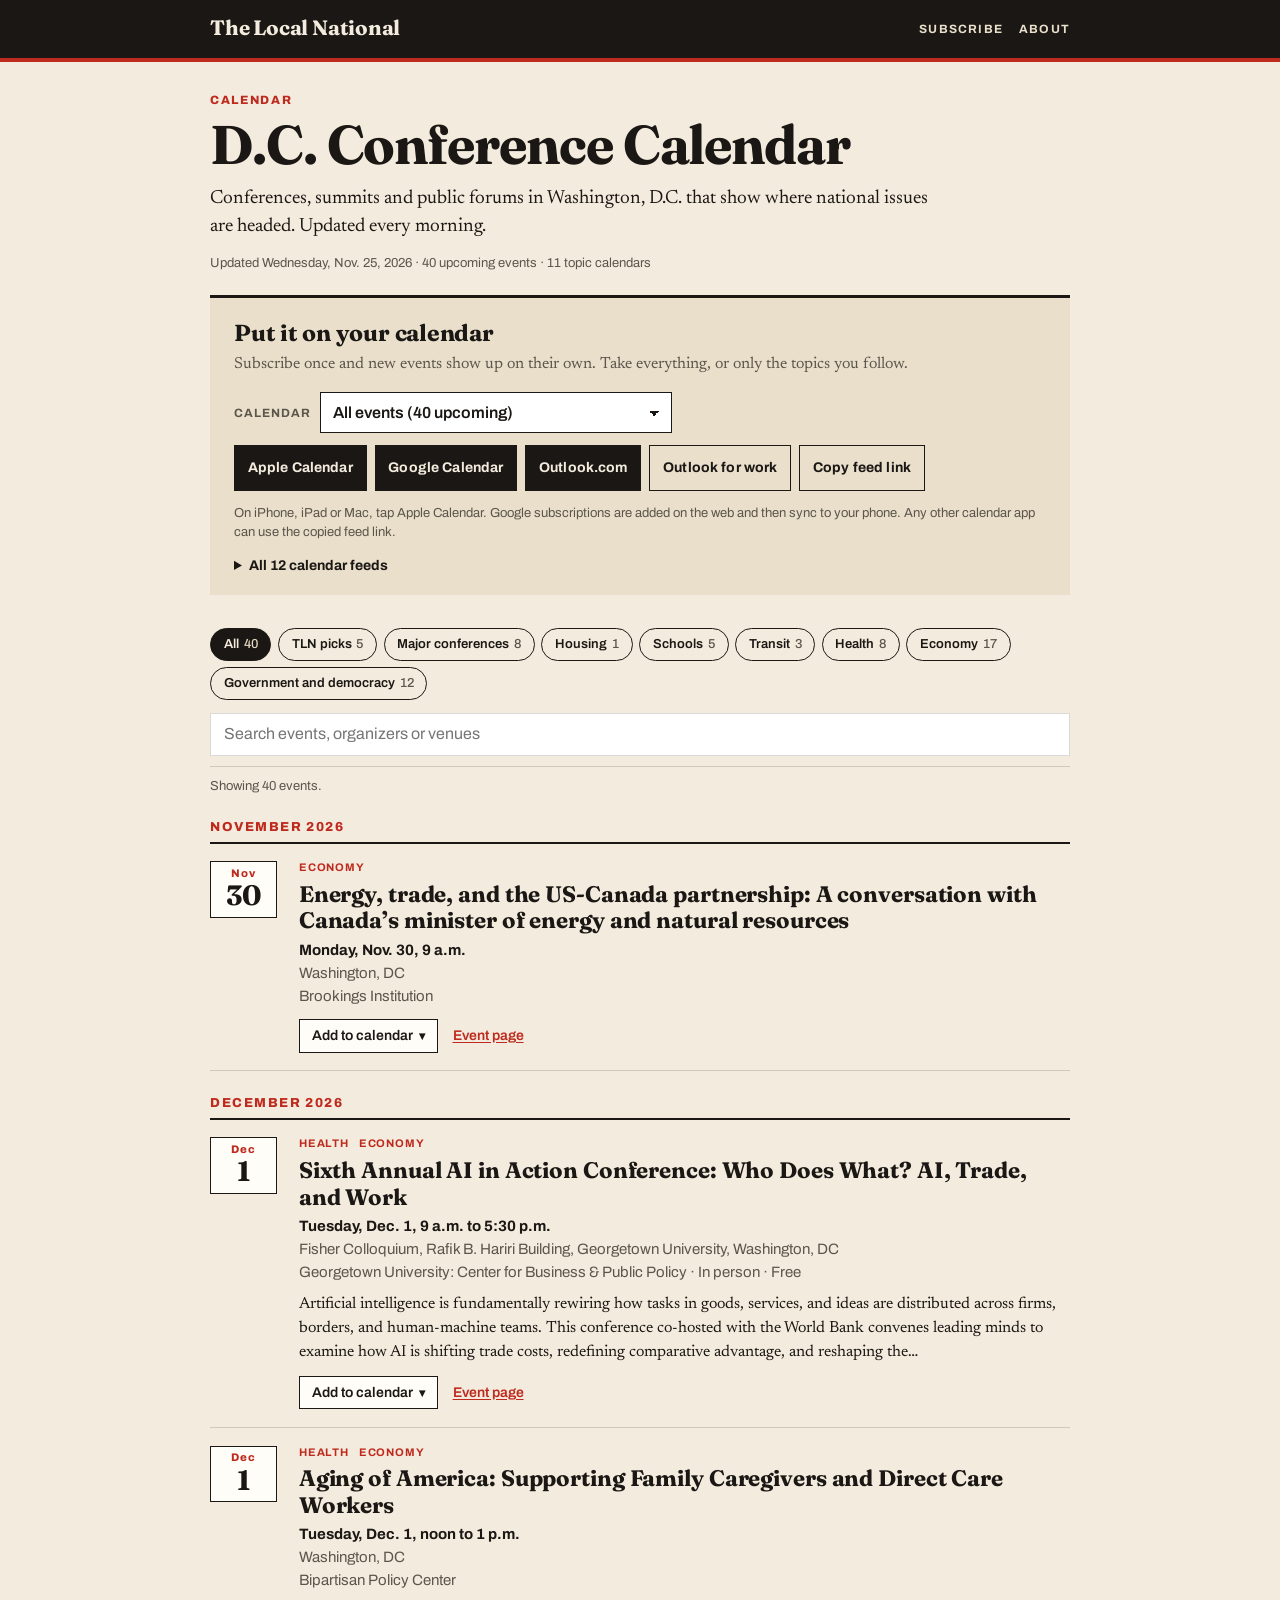
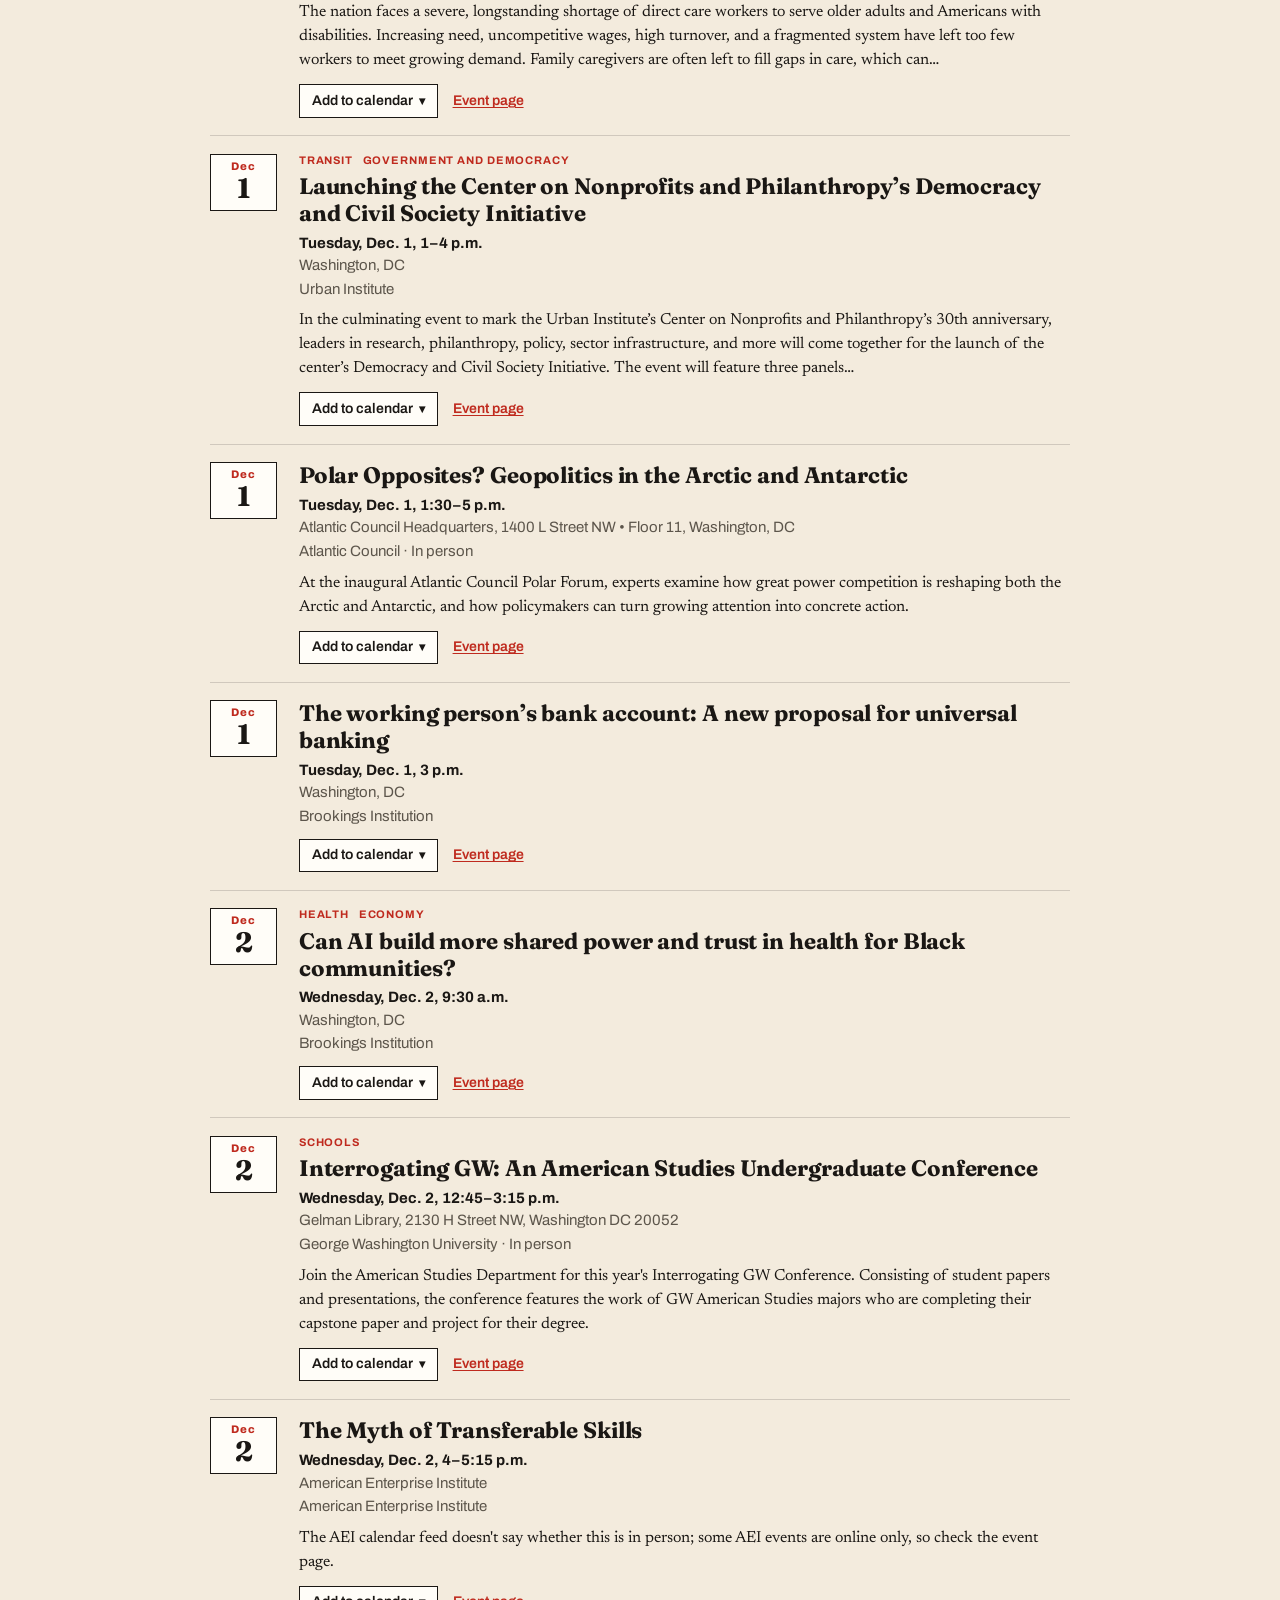
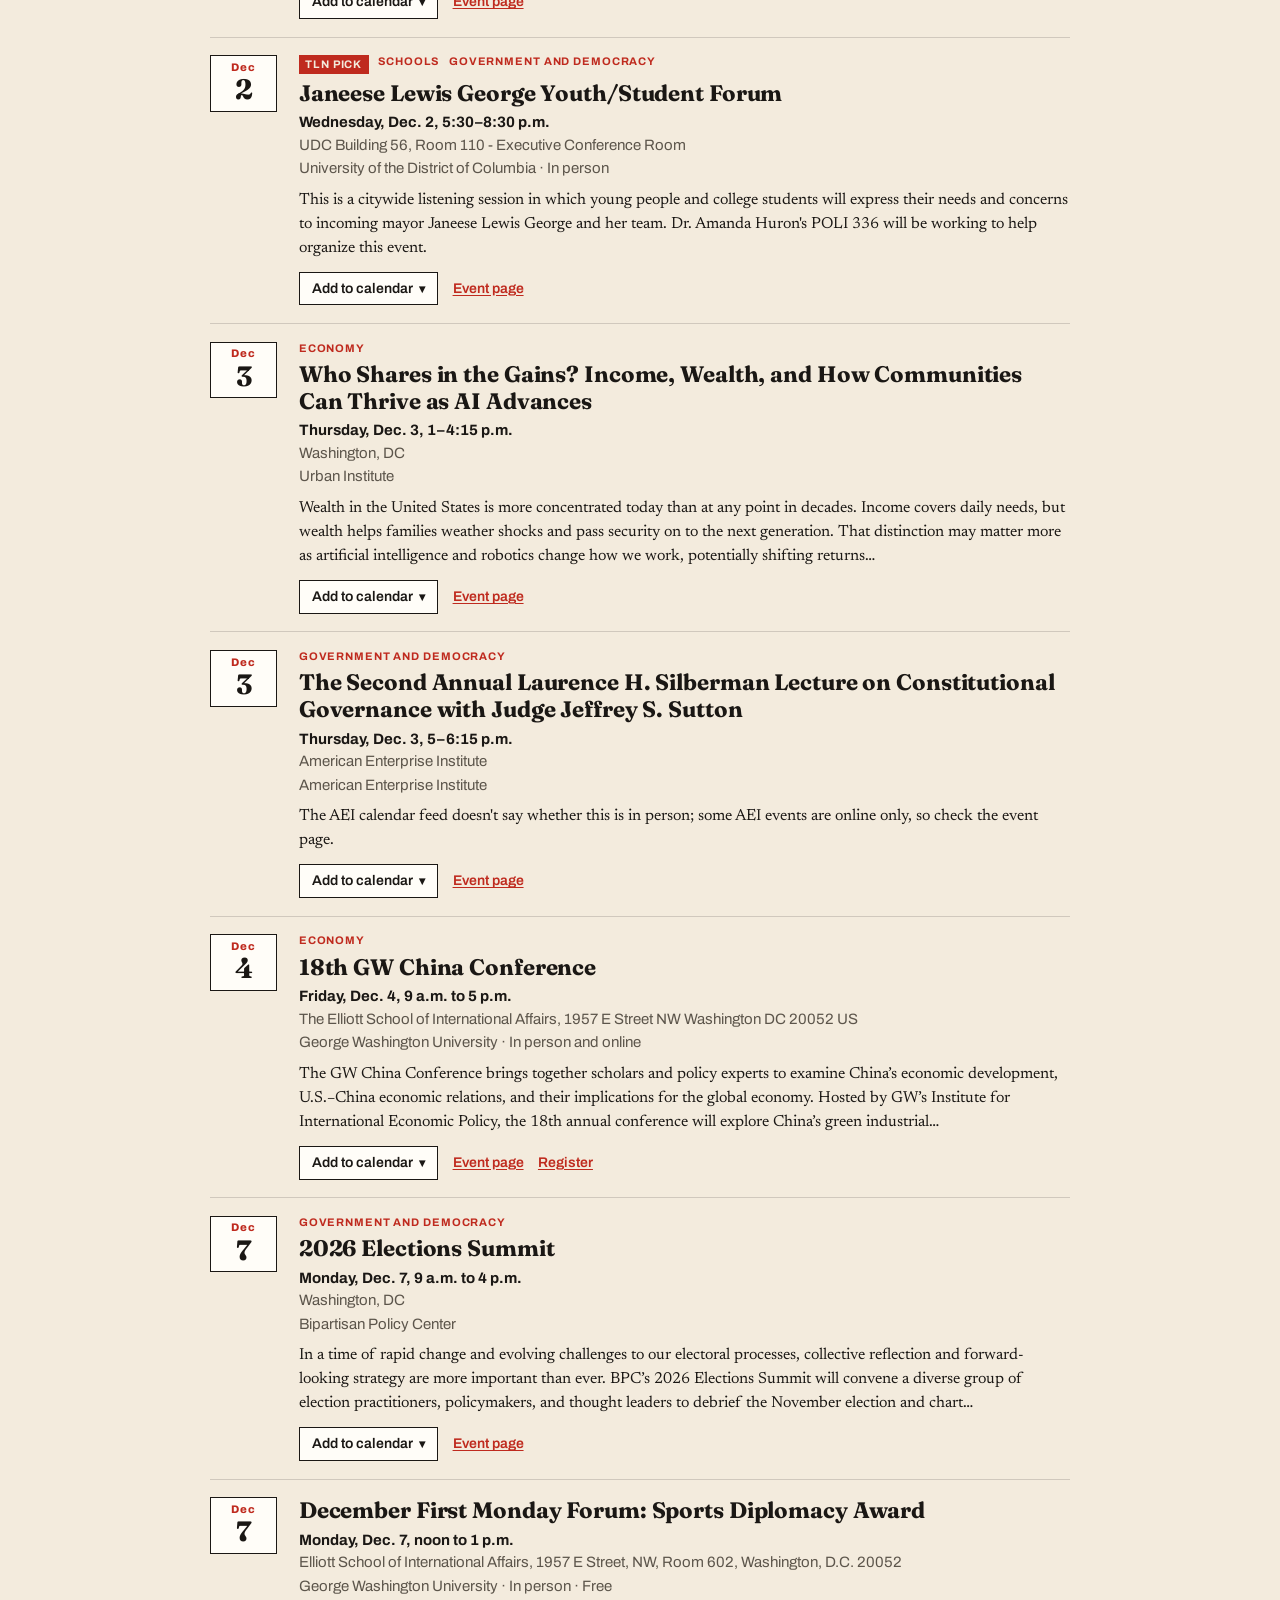
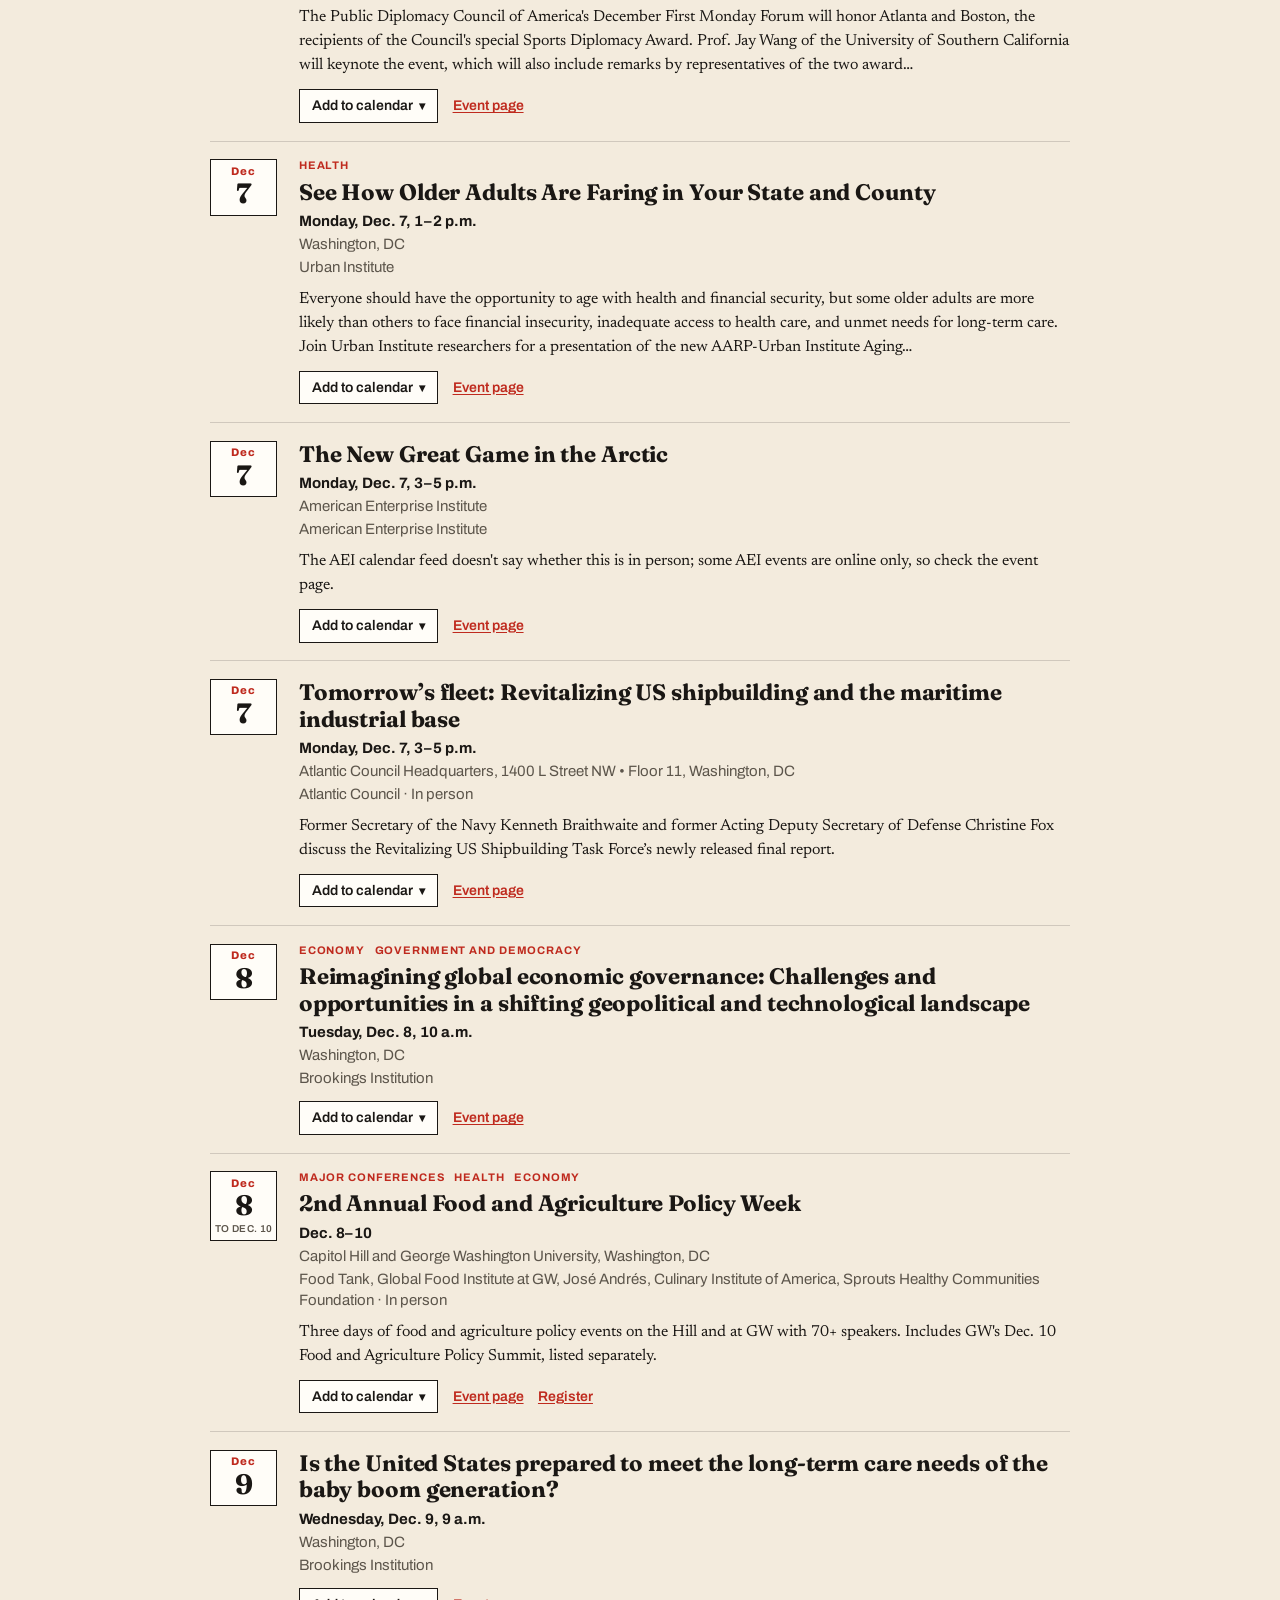
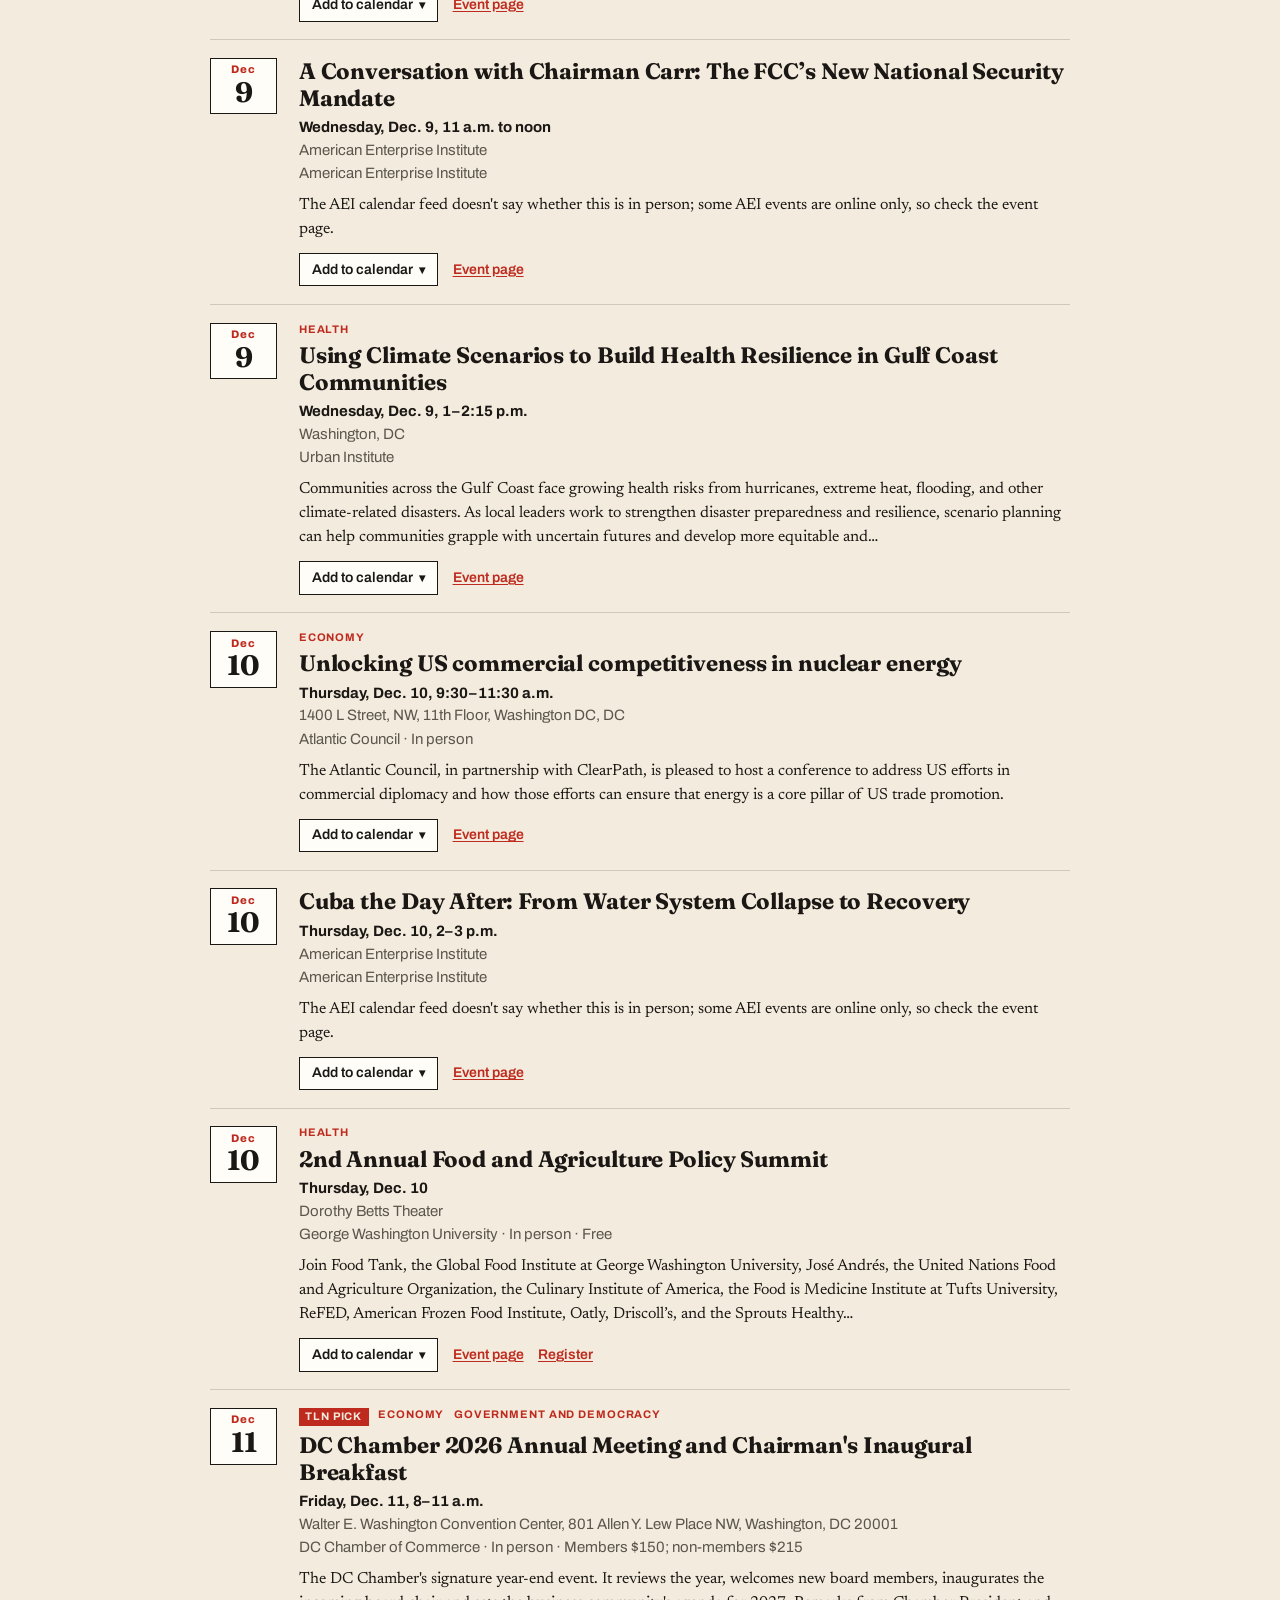
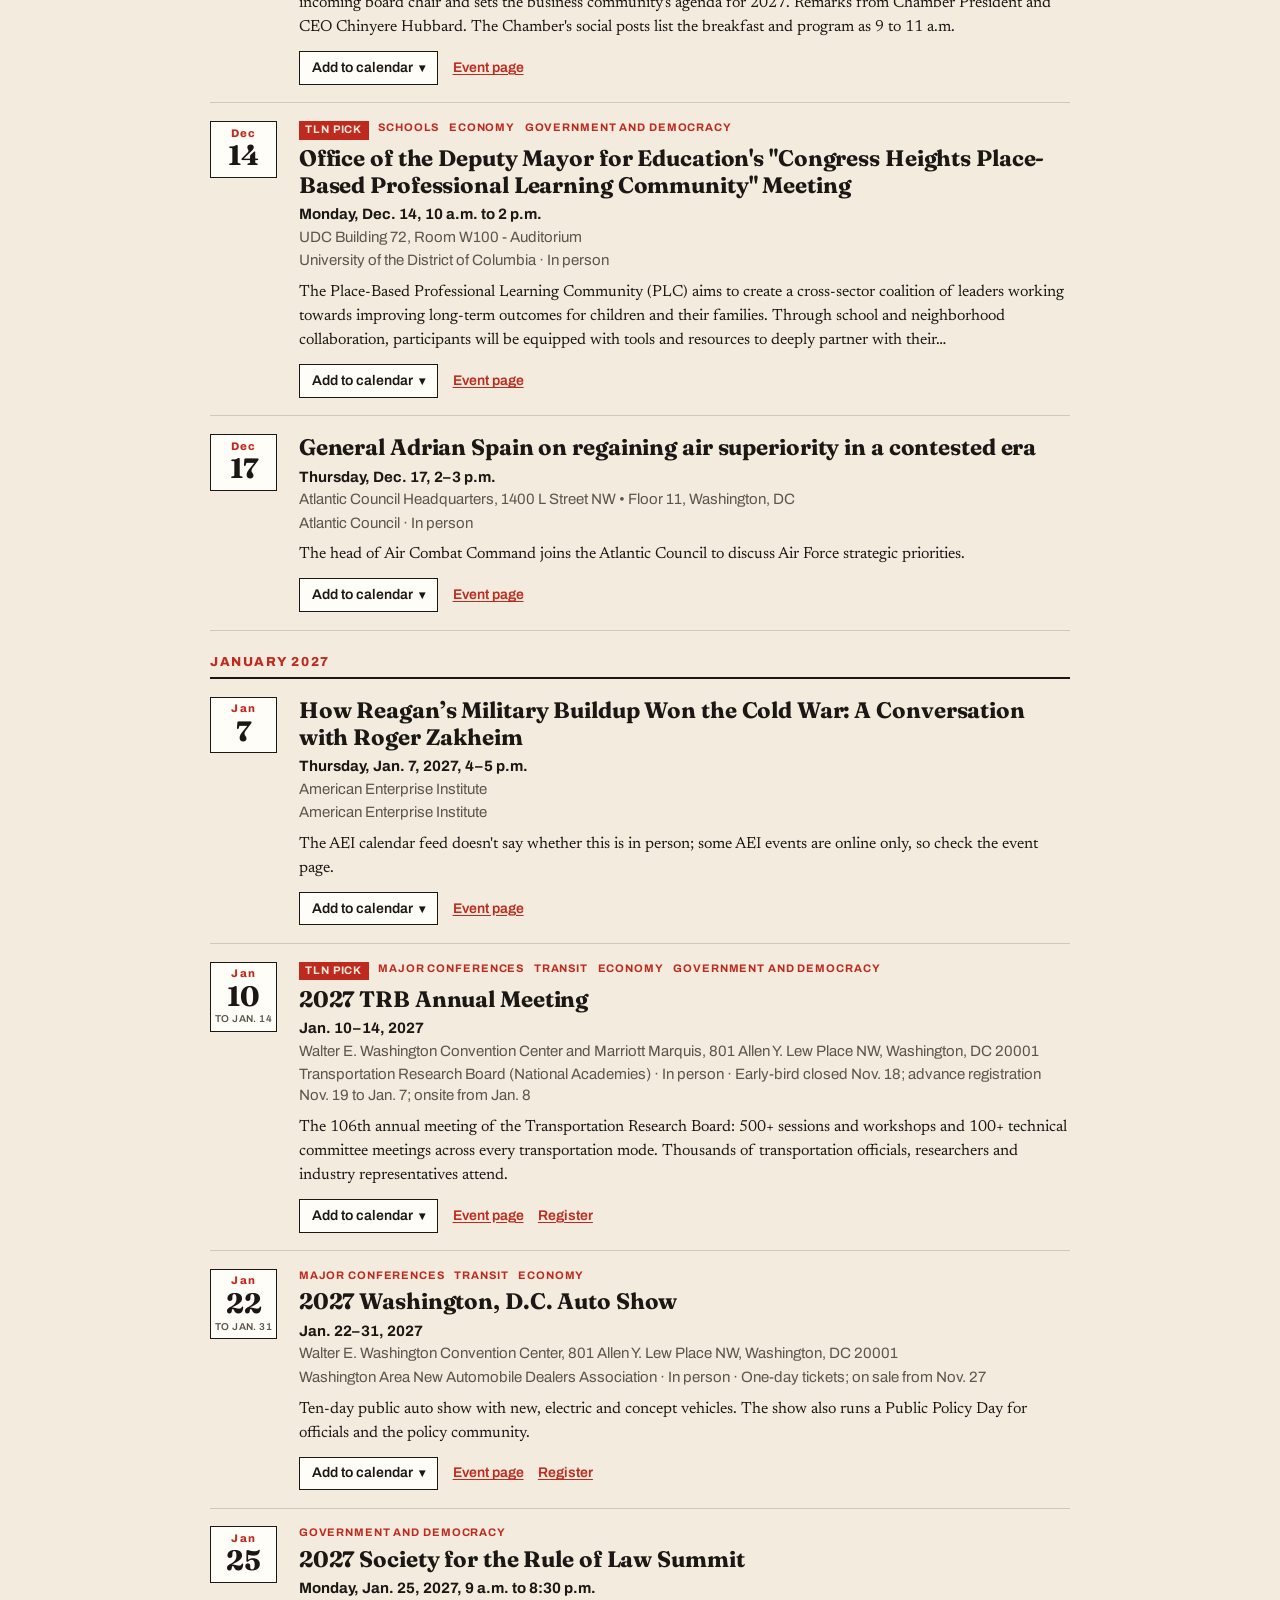
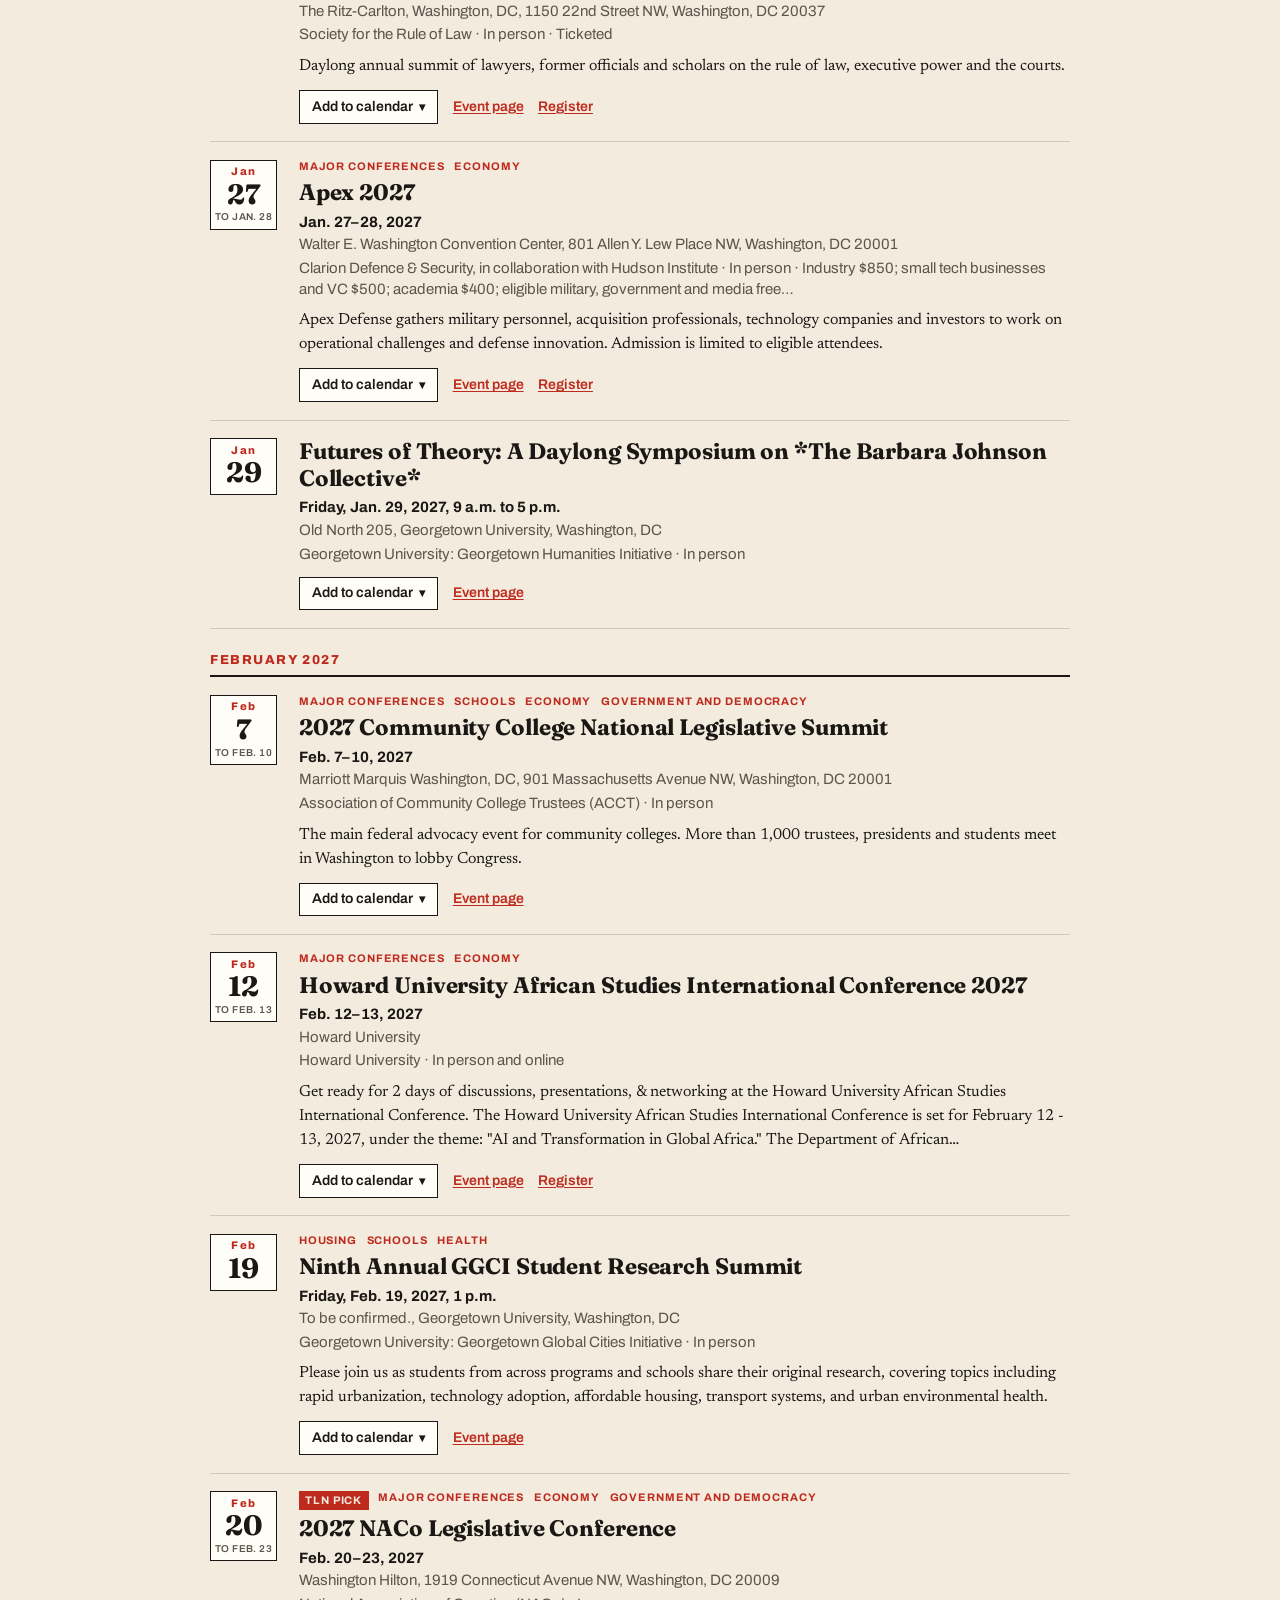
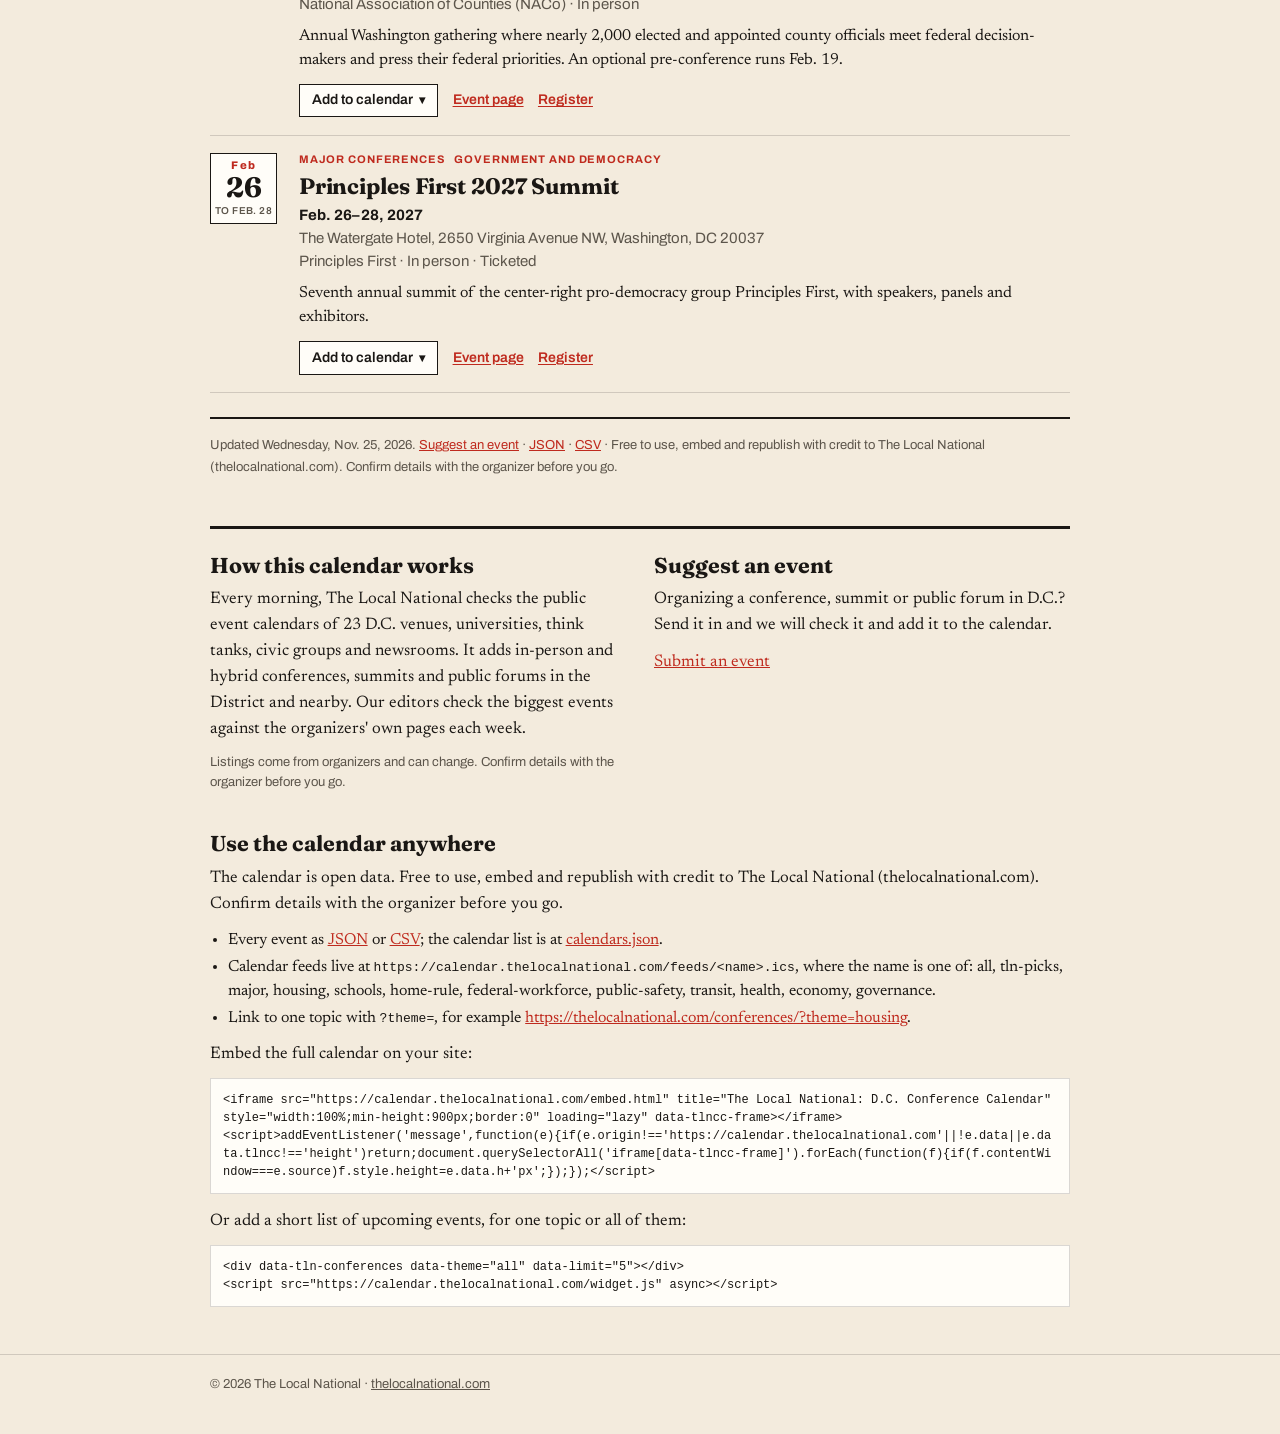
==== commit a633d7a7: "Calendar update for 2026-11-25 (40 events) Co-authored-by: Manus <dev-agent@manus.ai>" ====
--- a/index.html
+++ b/index.html
@@ -19,7 +19,7 @@
 <link rel="stylesheet" href="https://fonts.googleapis.com/css2?family=Archivo:wght@400;500;600;700;800&family=Fraunces:opsz,wght@9..144,600;9..144,700&family=Newsreader:opsz,wght@6..72,400;6..72,500&display=swap">
 <link rel="stylesheet" href="assets/tlncc.css?v=394deadd">
 <link rel="stylesheet" href="assets/page.css?v=394deadd">
-<script type="application/ld+json">{"@context":"https://schema.org","@graph":[{"@type":"Event","name":"Energy, trade, and the US-Canada partnership: A conversation with Canada’s minister of energy and natural resources","startDate":"2026-11-30T09:00:00-05:00","endDate":"2026-11-30T11:00:00-05:00","eventStatus":"https://schema.org/EventScheduled","eventAttendanceMode":"https://schema.org/OfflineEventAttendanceMode","location":{"@type":"Place","name":"Washington, DC","address":{"@type":"PostalAddress","addressLocality":"Washington","addressRegion":"DC","addressCountry":"US"}},"organizer":{"@type":"Organization","name":"Brookings Institution"},"url":"https://www.brookings.edu/events/energy-trade-and-the-us-canada-partnership-a-conversation-with-canadas-minister-of-energy-and-natural-resources/"},{"@type":"Event","name":"Sixth Annual AI in Action Conference: Who Does What? AI, Trade, and Work","startDate":"2026-12-01T09:00:00-05:00","endDate":"2026-12-01T17:30:00-05:00","eventStatus":"https://schema.org/EventScheduled","eventAttendanceMode":"https://schema.org/OfflineEventAttendanceMode","location":{"@type":"Place","name":"Fisher Colloquium, Rafik B. Hariri Building","address":{"@type":"PostalAddress","addressLocality":"Washington","addressRegion":"DC","addressCountry":"US","streetAddress":"Georgetown University"}},"organizer":{"@type":"Organization","name":"Georgetown University: Center for Business & Public Policy"},"url":"https://events.georgetown.edu/live/events/43110-sixth-annual-ai-in-action-conference-who-does-what","description":"Artificial intelligence is fundamentally rewiring how tasks in goods, services, and ideas are distributed across firms, borders, and human-machine teams. This conference co-hosted with the World Bank convenes leading minds to examine how AI is shifting trade costs, redefining comparative advantage, and reshaping the…"},{"@type":"Event","name":"Aging of America: Supporting Family Caregivers and Direct Care Workers","startDate":"2026-12-01T12:00:00-05:00","endDate":"2026-12-01T13:00:00-05:00","eventStatus":"https://schema.org/EventScheduled","eventAttendanceMode":"https://schema.org/OfflineEventAttendanceMode","location":{"@type":"Place","name":"Washington, DC","address":{"@type":"PostalAddress","addressLocality":"Washington","addressRegion":"DC","addressCountry":"US"}},"organizer":{"@type":"Organization","name":"Bipartisan Policy Center"},"url":"https://bipartisanpolicy.org/event/aging-of-america-supporting-family-caregivers-and-direct-care-workers/","description":"The nation faces a severe, longstanding shortage of direct care workers to serve older adults and Americans with disabilities. Increasing need, uncompetitive wages, high turnover, and a fragmented system have left too few workers to meet growing demand. Family caregivers are often left to fill gaps in care, which can…"},{"@type":"Event","name":"Launching the Center on Nonprofits and Philanthropy’s Democracy and Civil Society Initiative","startDate":"2026-12-01T13:00:00-05:00","endDate":"2026-12-01T16:00:00-05:00","eventStatus":"https://schema.org/EventScheduled","eventAttendanceMode":"https://schema.org/OfflineEventAttendanceMode","location":{"@type":"Place","name":"Washington, DC","address":{"@type":"PostalAddress","addressLocality":"Washington","addressRegion":"DC","addressCountry":"US"}},"organizer":{"@type":"Organization","name":"Urban Institute"},"url":"https://www.urban.org/events/launching-center-nonprofits-and-philanthropys-democracy-and-civil-society-initiative","description":"In the culminating event to mark the Urban Institute’s Center on Nonprofits and Philanthropy’s 30th anniversary, leaders in research, philanthropy, policy, sector infrastructure, and more will come together for the launch of the center’s Democracy and Civil Society Initiative. The event will feature three panels…"},{"@type":"Event","name":"Polar Opposites? Geopolitics in the Arctic and Antarctic","startDate":"2026-12-01T13:30:00-05:00","endDate":"2026-12-01T17:00:00-05:00","eventStatus":"https://schema.org/EventScheduled","eventAttendanceMode":"https://schema.org/OfflineEventAttendanceMode","location":{"@type":"Place","name":"Atlantic Council Headquarters","address":{"@type":"PostalAddress","addressLocality":"Washington","addressRegion":"DC","addressCountry":"US","streetAddress":"1400 L Street NW • Floor 11"}},"organizer":{"@type":"Organization","name":"Atlantic Council"},"url":"https://www.atlanticcouncil.org/event/polar-opposites-geopolitics-in-the-arctic-and-antarctic/","description":"At the inaugural Atlantic Council Polar Forum, experts examine how great power competition is reshaping both the Arctic and Antarctic, and how policymakers can turn growing attention into concrete action."},{"@type":"Event","name":"The working person’s bank account: A new proposal for universal banking","startDate":"2026-12-01T15:00:00-05:00","endDate":"2026-12-01T17:00:00-05:00","eventStatus":"https://schema.org/EventScheduled","eventAttendanceMode":"https://schema.org/OfflineEventAttendanceMode","location":{"@type":"Place","name":"Washington, DC","address":{"@type":"PostalAddress","addressLocality":"Washington","addressRegion":"DC","addressCountry":"US"}},"organizer":{"@type":"Organization","name":"Brookings Institution"},"url":"https://www.brookings.edu/events/the-working-persons-bank-account-a-new-proposal-for-universal-banking/"},{"@type":"Event","name":"Can AI build more shared power and trust in health for Black communities?","startDate":"2026-12-02T09:30:00-05:00","endDate":"2026-12-02T11:30:00-05:00","eventStatus":"https://schema.org/EventScheduled","eventAttendanceMode":"https://schema.org/OfflineEventAttendanceMode","location":{"@type":"Place","name":"Washington, DC","address":{"@type":"PostalAddress","addressLocality":"Washington","addressRegion":"DC","addressCountry":"US"}},"organizer":{"@type":"Organization","name":"Brookings Institution"},"url":"https://www.brookings.edu/events/can-ai-build-more-shared-power-and-trust-in-health-for-black-communities/"},{"@type":"Event","name":"Interrogating GW: An American Studies Undergraduate Conference","startDate":"2026-12-02T12:45:00-05:00","endDate":"2026-12-02T15:15:00-05:00","eventStatus":"https://schema.org/EventScheduled","eventAttendanceMode":"https://schema.org/OfflineEventAttendanceMode","location":{"@type":"Place","name":"Gelman Library","address":{"@type":"PostalAddress","addressLocality":"Washington","addressRegion":"DC","addressCountry":"US","streetAddress":"2130 H Street NW"}},"organizer":{"@type":"Organization","name":"George Washington University"},"url":"https://calendar.gwu.edu/event/interrogating-gw-an-american-studies-undergraduate-conference","description":"Join the American Studies Department for this year's Interrogating GW Conference. Consisting of student papers and presentations, the conference features the work of GW American Studies majors who are completing their capstone paper and project for their degree."},{"@type":"Event","name":"The Myth of Transferable Skills","startDate":"2026-12-02T16:00:00-05:00","endDate":"2026-12-02T17:15:00-05:00","eventStatus":"https://schema.org/EventScheduled","eventAttendanceMode":"https://schema.org/OfflineEventAttendanceMode","location":{"@type":"Place","name":"American Enterprise Institute","address":{"@type":"PostalAddress","addressLocality":"Washington","addressRegion":"DC","addressCountry":"US"}},"organizer":{"@type":"Organization","name":"American Enterprise Institute"},"url":"https://www.aei.org/events/the-myth-of-transferable-skills/","description":"The AEI calendar feed doesn't say whether this is in person; some AEI events are online only, so check the event page."},{"@type":"Event","name":"Janeese Lewis George Youth/Student Forum","startDate":"2026-12-02T17:30:00-05:00","endDate":"2026-12-02T20:30:00-05:00","eventStatus":"https://schema.org/EventScheduled","eventAttendanceMode":"https://schema.org/OfflineEventAttendanceMode","location":{"@type":"Place","name":"UDC Building 56, Room 110 - Executive Conference Room","address":{"@type":"PostalAddress","addressLocality":"Washington","addressRegion":"DC","addressCountry":"US"}},"organizer":{"@type":"Organization","name":"University of the District of Columbia"},"url":"https://www.udc.edu/events/","description":"This is a citywide listening session in which young people and college students will express their needs and concerns to incoming mayor Janeese Lewis George and her team. Dr. Amanda Huron's POLI 336 will be working to help organize this event."},{"@type":"Event","name":"Who Shares in the Gains? Income, Wealth, and How Communities Can Thrive as AI Advances","startDate":"2026-12-03T13:00:00-05:00","endDate":"2026-12-03T16:15:00-05:00","eventStatus":"https://schema.org/EventScheduled","eventAttendanceMode":"https://schema.org/OfflineEventAttendanceMode","location":{"@type":"Place","name":"Washington, DC","address":{"@type":"PostalAddress","addressLocality":"Washington","addressRegion":"DC","addressCountry":"US"}},"organizer":{"@type":"Organization","name":"Urban Institute"},"url":"https://www.urban.org/events/who-shares-gains-income-wealth-and-how-communities-can-thrive-ai-advances","description":"Wealth in the United States is more concentrated today than at any point in decades. Income covers daily needs, but wealth helps families weather shocks and pass security on to the next generation. That distinction may matter more as artificial intelligence and robotics change how we work, potentially shifting returns…"},{"@type":"Event","name":"The Second Annual Laurence H. Silberman Lecture on Constitutional Governance with Judge Jeffrey S. Sutton","startDate":"2026-12-03T17:00:00-05:00","endDate":"2026-12-03T18:15:00-05:00","eventStatus":"https://schema.org/EventScheduled","eventAttendanceMode":"https://schema.org/OfflineEventAttendanceMode","location":{"@type":"Place","name":"American Enterprise Institute","address":{"@type":"PostalAddress","addressLocality":"Washington","addressRegion":"DC","addressCountry":"US"}},"organizer":{"@type":"Organization","name":"American Enterprise Institute"},"url":"https://www.aei.org/events/the-second-annual-laurence-h-silberman-lecture-on-constitutional-governance-with-judge-jeffrey-s-sutton/","description":"The AEI calendar feed doesn't say whether this is in person; some AEI events are online only, so check the event page."},{"@type":"Event","name":"18th GW China Conference","startDate":"2026-12-04T09:00:00-05:00","endDate":"2026-12-04T17:00:00-05:00","eventStatus":"https://schema.org/EventScheduled","eventAttendanceMode":"https://schema.org/MixedEventAttendanceMode","location":{"@type":"Place","name":"The Elliott School of International Affairs","address":{"@type":"PostalAddress","addressLocality":"Washington","addressRegion":"DC","addressCountry":"US","streetAddress":"1957 E Street NW Washington DC 20052 US"}},"organizer":{"@type":"Organization","name":"George Washington University"},"url":"https://calendar.gwu.edu/event/18th-gw-china-conference","description":"The GW China Conference brings together scholars and policy experts to examine China’s economic development, U.S.–China economic relations, and their implications for the global economy. Hosted by GW’s Institute for International Economic Policy, the 18th annual conference will explore China’s green industrial…"},{"@type":"Event","name":"2026 Elections Summit","startDate":"2026-12-07T09:00:00-05:00","endDate":"2026-12-07T16:00:00-05:00","eventStatus":"https://schema.org/EventScheduled","eventAttendanceMode":"https://schema.org/OfflineEventAttendanceMode","location":{"@type":"Place","name":"Washington, DC","address":{"@type":"PostalAddress","addressLocality":"Washington","addressRegion":"DC","addressCountry":"US"}},"organizer":{"@type":"Organization","name":"Bipartisan Policy Center"},"url":"https://bipartisanpolicy.org/event/2026-elections-summit/","description":"In a time of rapid change and evolving challenges to our electoral processes, collective reflection and forward-looking strategy are more important than ever. BPC’s 2026 Elections Summit will convene a diverse group of election practitioners, policymakers, and thought leaders to debrief the November election and chart…"},{"@type":"Event","name":"December First Monday Forum: Sports Diplomacy Award","startDate":"2026-12-07T12:00:00-05:00","endDate":"2026-12-07T13:00:00-05:00","eventStatus":"https://schema.org/EventScheduled","eventAttendanceMode":"https://schema.org/OfflineEventAttendanceMode","location":{"@type":"Place","name":"Elliott School of International Affairs","address":{"@type":"PostalAddress","addressLocality":"Washington","addressRegion":"DC","addressCountry":"US","streetAddress":"1957 E Street, NW, Room 602"}},"organizer":{"@type":"Organization","name":"George Washington University"},"url":"https://calendar.gwu.edu/event/december-first-monday-forum-sports-diplomacy-award","description":"The Public Diplomacy Council of America's December First Monday Forum will honor Atlanta and Boston, the recipients of the Council's special Sports Diplomacy Award. Prof. Jay Wang of the University of Southern California will keynote the event, which will also include remarks by representatives of the two award…"},{"@type":"Event","name":"See How Older Adults Are Faring in Your State and County","startDate":"2026-12-07T13:00:00-05:00","endDate":"2026-12-07T14:00:00-05:00","eventStatus":"https://schema.org/EventScheduled","eventAttendanceMode":"https://schema.org/OfflineEventAttendanceMode","location":{"@type":"Place","name":"Washington, DC","address":{"@type":"PostalAddress","addressLocality":"Washington","addressRegion":"DC","addressCountry":"US"}},"organizer":{"@type":"Organization","name":"Urban Institute"},"url":"https://www.urban.org/events/see-how-older-adults-are-faring-your-state-and-county","description":"Everyone should have the opportunity to age with health and financial security, but some older adults are more likely than others to face financial insecurity, inadequate access to health care, and unmet needs for long-term care. Join Urban Institute researchers for a presentation of the new AARP-Urban Institute Aging…"},{"@type":"Event","name":"Tomorrow’s fleet: Revitalizing US shipbuilding and the maritime industrial base","startDate":"2026-12-07T15:00:00-05:00","endDate":"2026-12-07T17:00:00-05:00","eventStatus":"https://schema.org/EventScheduled","eventAttendanceMode":"https://schema.org/OfflineEventAttendanceMode","location":{"@type":"Place","name":"Atlantic Council Headquarters","address":{"@type":"PostalAddress","addressLocality":"Washington","addressRegion":"DC","addressCountry":"US","streetAddress":"1400 L Street NW • Floor 11"}},"organizer":{"@type":"Organization","name":"Atlantic Council"},"url":"https://www.atlanticcouncil.org/event/tomorrows-fleet-revitalizing-us-shipbuilding-and-the-maritime-industrial-base/","description":"Former Secretary of the Navy Kenneth Braithwaite and former Acting Deputy Secretary of Defense Christine Fox discuss the Revitalizing US Shipbuilding Task Force’s newly released final report."},{"@type":"Event","name":"Reimagining global economic governance: Challenges and opportunities in a shifting geopolitical and technological landscape","startDate":"2026-12-08T10:00:00-05:00","endDate":"2026-12-08T12:00:00-05:00","eventStatus":"https://schema.org/EventScheduled","eventAttendanceMode":"https://schema.org/OfflineEventAttendanceMode","location":{"@type":"Place","name":"Washington, DC","address":{"@type":"PostalAddress","addressLocality":"Washington","addressRegion":"DC","addressCountry":"US"}},"organizer":{"@type":"Organization","name":"Brookings Institution"},"url":"https://www.brookings.edu/events/reimagining-global-economic-governance-challenges-and-opportunities-in-a-shifting-geopolitical-and-technological-landscape/"},{"@type":"Event","name":"2nd Annual Food and Agriculture Policy Week","startDate":"2026-12-08","endDate":"2026-12-10","eventStatus":"https://schema.org/EventScheduled","eventAttendanceMode":"https://schema.org/OfflineEventAttendanceMode","location":{"@type":"Place","name":"Capitol Hill and George Washington University","address":{"@type":"PostalAddress","addressLocality":"Washington","addressRegion":"DC","addressCountry":"US","streetAddress":"Washington, DC"}},"organizer":{"@type":"Organization","name":"Food Tank, Global Food Institute at GW, José Andrés, Culinary Institute of America, Sprouts Healthy Communities Foundation"},"url":"https://foodtank.com/event/2nd-annual-food-agriculture-policy-week-full-series/","description":"Three days of food and agriculture policy events on the Hill and at GW with 70+ speakers. Includes GW's Dec. 10 Food and Agriculture Policy Summit, listed separately."},{"@type":"Event","name":"Is the United States prepared to meet the long-term care needs of the baby boom generation?","startDate":"2026-12-09T09:00:00-05:00","endDate":"2026-12-09T11:00:00-05:00","eventStatus":"https://schema.org/EventScheduled","eventAttendanceMode":"https://schema.org/OfflineEventAttendanceMode","location":{"@type":"Place","name":"Washington, DC","address":{"@type":"PostalAddress","addressLocality":"Washington","addressRegion":"DC","addressCountry":"US"}},"organizer":{"@type":"Organization","name":"Brookings Institution"},"url":"https://www.brookings.edu/events/is-the-united-states-prepared-to-meet-the-long-term-care-needs-of-the-baby-boom-generation/"},{"@type":"Event","name":"A Conversation with Chairman Carr: The FCC’s New National Security Mandate","startDate":"2026-12-09T11:00:00-05:00","endDate":"2026-12-09T12:00:00-05:00","eventStatus":"https://schema.org/EventScheduled","eventAttendanceMode":"https://schema.org/OfflineEventAttendanceMode","location":{"@type":"Place","name":"American Enterprise Institute","address":{"@type":"PostalAddress","addressLocality":"Washington","addressRegion":"DC","addressCountry":"US"}},"organizer":{"@type":"Organization","name":"American Enterprise Institute"},"url":"https://www.aei.org/events/a-conversation-with-chairman-carr-the-fccs-new-national-security-mandate/","description":"The AEI calendar feed doesn't say whether this is in person; some AEI events are online only, so check the event page."},{"@type":"Event","name":"Using Climate Scenarios to Build Health Resilience in Gulf Coast Communities","startDate":"2026-12-09T13:00:00-05:00","endDate":"2026-12-09T14:15:00-05:00","eventStatus":"https://schema.org/EventScheduled","eventAttendanceMode":"https://schema.org/OfflineEventAttendanceMode","location":{"@type":"Place","name":"Washington, DC","address":{"@type":"PostalAddress","addressLocality":"Washington","addressRegion":"DC","addressCountry":"US"}},"organizer":{"@type":"Organization","name":"Urban Institute"},"url":"https://www.urban.org/events/using-climate-scenarios-build-health-resilience-gulf-coast-communities","description":"Communities across the Gulf Coast face growing health risks from hurricanes, extreme heat, flooding, and other climate-related disasters. As local leaders work to strengthen disaster preparedness and resilience, scenario planning can help communities grapple with uncertain futures and develop more equitable and…"},{"@type":"Event","name":"Unlocking US commercial competitiveness in nuclear energy","startDate":"2026-12-10T09:30:00-05:00","endDate":"2026-12-10T11:30:00-05:00","eventStatus":"https://schema.org/EventScheduled","eventAttendanceMode":"https://schema.org/OfflineEventAttendanceMode","location":{"@type":"Place","name":"1400 L Street, NW","address":{"@type":"PostalAddress","addressLocality":"Washington","addressRegion":"DC","addressCountry":"US","streetAddress":"11th Floor"}},"organizer":{"@type":"Organization","name":"Atlantic Council"},"url":"https://www.atlanticcouncil.org/event/unlocking-us-commercial-competitiveness-in-nuclear-energy/","description":"The Atlantic Council, in partnership with ClearPath, is pleased to host a conference to address US efforts in commercial diplomacy and how those efforts can ensure that energy is a core pillar of US trade promotion."},{"@type":"Event","name":"2nd Annual Food and Agriculture Policy Summit","startDate":"2026-12-10","endDate":"2026-12-10","eventStatus":"https://schema.org/EventScheduled","eventAttendanceMode":"https://schema.org/OfflineEventAttendanceMode","location":{"@type":"Place","name":"Dorothy Betts Theater","address":{"@type":"PostalAddress","addressLocality":"Washington","addressRegion":"DC","addressCountry":"US"}},"organizer":{"@type":"Organization","name":"George Washington University"},"url":"https://calendar.gwu.edu/event/2nd-annual-food-and-agriculture-policy-summit","description":"Join Food Tank, the Global Food Institute at George Washington University, José Andrés, the United Nations Food and Agriculture Organization, the Culinary Institute of America, the Food is Medicine Institute at Tufts University, ReFED, American Frozen Food Institute, Oatly, Driscoll’s, and the Sprouts Healthy…"},{"@type":"Event","name":"DC Chamber 2026 Annual Meeting and Chairman's Inaugural Breakfast","startDate":"2026-12-11T08:00:00-05:00","endDate":"2026-12-11T11:00:00-05:00","eventStatus":"https://schema.org/EventScheduled","eventAttendanceMode":"https://schema.org/OfflineEventAttendanceMode","location":{"@type":"Place","name":"Walter E. Washington Convention Center","address":{"@type":"PostalAddress","addressLocality":"Washington","addressRegion":"DC","addressCountry":"US","streetAddress":"801 Allen Y. Lew Place NW"}},"organizer":{"@type":"Organization","name":"DC Chamber of Commerce"},"url":"https://dcchamber.org/events/2026-annual-meeting-and-chairmans-innaugural-breakfast/","description":"The DC Chamber's signature year-end event. It reviews the year, welcomes new board members, inaugurates the incoming board chair and sets the business community's agenda for 2027. Remarks from Chamber President and CEO Chinyere Hubbard. The Chamber's social posts list the breakfast and program as 9 to 11 a.m."},{"@type":"Event","name":"Office of the Deputy Mayor for Education's \"Congress Heights Place-Based Professional Learning Community\" Meeting","startDate":"2026-12-14T10:00:00-05:00","endDate":"2026-12-14T14:00:00-05:00","eventStatus":"https://schema.org/EventScheduled","eventAttendanceMode":"https://schema.org/OfflineEventAttendanceMode","location":{"@type":"Place","name":"UDC Building 72, Room W100 - Auditorium","address":{"@type":"PostalAddress","addressLocality":"Washington","addressRegion":"DC","addressCountry":"US"}},"organizer":{"@type":"Organization","name":"University of the District of Columbia"},"url":"https://www.udc.edu/events/","description":"The Place-Based Professional Learning Community (PLC) aims to create a cross-sector coalition of leaders working towards improving long-term outcomes for children and their families. Through school and neighborhood collaboration, participants will be equipped with tools and resources to deeply partner with their…"},{"@type":"Event","name":"General Adrian Spain on regaining air superiority in a contested era","startDate":"2026-12-17T14:00:00-05:00","endDate":"2026-12-17T16:00:00-05:00","eventStatus":"https://schema.org/EventScheduled","eventAttendanceMode":"https://schema.org/OfflineEventAttendanceMode","location":{"@type":"Place","name":"Atlantic Council Headquarters","address":{"@type":"PostalAddress","addressLocality":"Washington","addressRegion":"DC","addressCountry":"US","streetAddress":"1400 L Street NW • Floor 11"}},"organizer":{"@type":"Organization","name":"Atlantic Council"},"url":"https://www.atlanticcouncil.org/event/general-adrian-spain-on-regaining-air-superiority-in-a-contested-era/","description":"The head of Air Combat Command joins the Atlantic Council to discuss Air Force strategic priorities."},{"@type":"Event","name":"How Reagan’s Military Buildup Won the Cold War: A Conversation with Roger Zakheim","startDate":"2027-01-07T16:00:00-05:00","endDate":"2027-01-07T17:00:00-05:00","eventStatus":"https://schema.org/EventScheduled","eventAttendanceMode":"https://schema.org/OfflineEventAttendanceMode","location":{"@type":"Place","name":"American Enterprise Institute","address":{"@type":"PostalAddress","addressLocality":"Washington","addressRegion":"DC","addressCountry":"US"}},"organizer":{"@type":"Organization","name":"American Enterprise Institute"},"url":"https://www.aei.org/events/how-reagans-military-buildup-won-the-cold-war-a-conversation-with-roger-zakheim/","description":"The AEI calendar feed doesn't say whether this is in person; some AEI events are online only, so check the event page."},{"@type":"Event","name":"2027 TRB Annual Meeting","startDate":"2027-01-10","endDate":"2027-01-14","eventStatus":"https://schema.org/EventScheduled","eventAttendanceMode":"https://schema.org/OfflineEventAttendanceMode","location":{"@type":"Place","name":"Walter E. Washington Convention Center and Marriott Marquis","address":{"@type":"PostalAddress","addressLocality":"Washington","addressRegion":"DC","addressCountry":"US","streetAddress":"801 Allen Y. Lew Place NW"}},"organizer":{"@type":"Organization","name":"Transportation Research Board (National Academies)"},"url":"https://www.nationalacademies.org/events/887","description":"The 106th annual meeting of the Transportation Research Board: 500+ sessions and workshops and 100+ technical committee meetings across every transportation mode. Thousands of transportation officials, researchers and industry representatives attend."},{"@type":"Event","name":"2027 Washington, D.C. Auto Show","startDate":"2027-01-22","endDate":"2027-01-31","eventStatus":"https://schema.org/EventScheduled","eventAttendanceMode":"https://schema.org/OfflineEventAttendanceMode","location":{"@type":"Place","name":"Walter E. Washington Convention Center","address":{"@type":"PostalAddress","addressLocality":"Washington","addressRegion":"DC","addressCountry":"US","streetAddress":"801 Allen Y. Lew Place NW"}},"organizer":{"@type":"Organization","name":"Washington Area New Automobile Dealers Association"},"url":"https://www.washingtonautoshow.com/show-information/","description":"Ten-day public auto show with new, electric and concept vehicles. The show also runs a Public Policy Day for officials and the policy community."},{"@type":"Event","name":"2027 Society for the Rule of Law Summit","startDate":"2027-01-25T09:00:00-05:00","endDate":"2027-01-25T20:30:00-05:00","eventStatus":"https://schema.org/EventScheduled","eventAttendanceMode":"https://schema.org/OfflineEventAttendanceMode","location":{"@type":"Place","name":"The Ritz-Carlton, Washington, DC","address":{"@type":"PostalAddress","addressLocality":"Washington","addressRegion":"DC","addressCountry":"US","streetAddress":"1150 22nd Street NW"}},"organizer":{"@type":"Organization","name":"Society for the Rule of Law"},"url":"https://societyfortheruleoflaw.org/srl-summit-2027/","description":"Daylong annual summit of lawyers, former officials and scholars on the rule of law, executive power and the courts."},{"@type":"Event","name":"Apex 2027","startDate":"2027-01-27","endDate":"2027-01-28","eventStatus":"https://schema.org/EventScheduled","eventAttendanceMode":"https://schema.org/OfflineEventAttendanceMode","location":{"@type":"Place","name":"Walter E. Washington Convention Center","address":{"@type":"PostalAddress","addressLocality":"Washington","addressRegion":"DC","addressCountry":"US","streetAddress":"801 Allen Y. Lew Place NW"}},"organizer":{"@type":"Organization","name":"Clarion Defence & Security, in collaboration with Hudson Institute"},"url":"https://eventsdc.com/events/apex-2027","description":"Apex Defense gathers military personnel, acquisition professionals, technology companies and investors to work on operational challenges and defense innovation. Admission is limited to eligible attendees."},{"@type":"Event","name":"Futures of Theory: A Daylong Symposium on *The Barbara Johnson Collective*","startDate":"2027-01-29T09:00:00-05:00","endDate":"2027-01-29T17:00:00-05:00","eventStatus":"https://schema.org/EventScheduled","eventAttendanceMode":"https://schema.org/OfflineEventAttendanceMode","location":{"@type":"Place","name":"Old North 205","address":{"@type":"PostalAddress","addressLocality":"Washington","addressRegion":"DC","addressCountry":"US","streetAddress":"Georgetown University"}},"organizer":{"@type":"Organization","name":"Georgetown University: Georgetown Humanities Initiative"},"url":"https://events.georgetown.edu/live/events/44148-futures-of-theory-a-daylong-symposium-on-the"},{"@type":"Event","name":"2027 Community College National Legislative Summit","startDate":"2027-02-07","endDate":"2027-02-10","eventStatus":"https://schema.org/EventScheduled","eventAttendanceMode":"https://schema.org/OfflineEventAttendanceMode","location":{"@type":"Place","name":"Marriott Marquis Washington, DC","address":{"@type":"PostalAddress","addressLocality":"Washington","addressRegion":"DC","addressCountry":"US","streetAddress":"901 Massachusetts Avenue NW"}},"organizer":{"@type":"Organization","name":"Association of Community College Trustees (ACCT)"},"url":"https://www.acct.org/events/nls","description":"The main federal advocacy event for community colleges. More than 1,000 trustees, presidents and students meet in Washington to lobby Congress."},{"@type":"Event","name":"Howard University African Studies International Conference 2027","startDate":"2027-02-12","endDate":"2027-02-13","eventStatus":"https://schema.org/EventScheduled","eventAttendanceMode":"https://schema.org/MixedEventAttendanceMode","location":{"@type":"Place","name":"Howard University","address":{"@type":"PostalAddress","addressLocality":"Washington","addressRegion":"DC","addressCountry":"US"}},"organizer":{"@type":"Organization","name":"Howard University"},"url":"https://events.howard.edu/event/howard-university-african-studies-international-conference-2027","description":"Get ready for 2 days of discussions, presentations, & networking at the Howard University African Studies International Conference. The Howard University African Studies International Conference is set for February 12 - 13, 2027, under the theme: \"AI and Transformation in Global Africa.\" The Department of African…"},{"@type":"Event","name":"Ninth Annual GGCI Student Research Summit","startDate":"2027-02-19T13:00:00-05:00","endDate":"2027-02-19T15:00:00-05:00","eventStatus":"https://schema.org/EventScheduled","eventAttendanceMode":"https://schema.org/OfflineEventAttendanceMode","location":{"@type":"Place","name":"To be confirmed.","address":{"@type":"PostalAddress","addressLocality":"Washington","addressRegion":"DC","addressCountry":"US","streetAddress":"Georgetown University"}},"organizer":{"@type":"Organization","name":"Georgetown University: Georgetown Global Cities Initiative"},"url":"https://events.georgetown.edu/global-cities/event/41606-ninth-annual-ggci-student-research-summit","description":"Please join us as students from across programs and schools share their original research, covering topics including rapid urbanization, technology adoption, affordable housing, transport systems, and urban environmental health."},{"@type":"Event","name":"2027 NACo Legislative Conference","startDate":"2027-02-20","endDate":"2027-02-23","eventStatus":"https://schema.org/EventScheduled","eventAttendanceMode":"https://schema.org/OfflineEventAttendanceMode","location":{"@type":"Place","name":"Washington Hilton","address":{"@type":"PostalAddress","addressLocality":"Washington","addressRegion":"DC","addressCountry":"US","streetAddress":"1919 Connecticut Avenue NW"}},"organizer":{"@type":"Organization","name":"National Association of Counties (NACo)"},"url":"https://www.naco.org/event/2027-naco-legislative-conference","description":"Annual Washington gathering where nearly 2,000 elected and appointed county officials meet federal decision-makers and press their federal priorities. An optional pre-conference runs Feb. 19."},{"@type":"Event","name":"Principles First 2027 Summit","startDate":"2027-02-26","endDate":"2027-02-28","eventStatus":"https://schema.org/EventScheduled","eventAttendanceMode":"https://schema.org/OfflineEventAttendanceMode","location":{"@type":"Place","name":"The Watergate Hotel","address":{"@type":"PostalAddress","addressLocality":"Washington","addressRegion":"DC","addressCountry":"US","streetAddress":"2650 Virginia Avenue NW"}},"organizer":{"@type":"Organization","name":"Principles First"},"url":"https://www.principlesfirst.us/summit/principles-first-2027-summit/","description":"Seventh annual summit of the center-right pro-democracy group Principles First, with speakers, panels and exhibitors."}]}</script>
+<script type="application/ld+json">{"@context":"https://schema.org","@graph":[{"@type":"Event","name":"Energy, trade, and the US-Canada partnership: A conversation with Canada’s minister of energy and natural resources","startDate":"2026-11-30T09:00:00-05:00","endDate":"2026-11-30T11:00:00-05:00","eventStatus":"https://schema.org/EventScheduled","eventAttendanceMode":"https://schema.org/OfflineEventAttendanceMode","location":{"@type":"Place","name":"Washington, DC","address":{"@type":"PostalAddress","addressLocality":"Washington","addressRegion":"DC","addressCountry":"US"}},"organizer":{"@type":"Organization","name":"Brookings Institution"},"url":"https://www.brookings.edu/events/energy-trade-and-the-us-canada-partnership-a-conversation-with-canadas-minister-of-energy-and-natural-resources/"},{"@type":"Event","name":"Sixth Annual AI in Action Conference: Who Does What? AI, Trade, and Work","startDate":"2026-12-01T09:00:00-05:00","endDate":"2026-12-01T17:30:00-05:00","eventStatus":"https://schema.org/EventScheduled","eventAttendanceMode":"https://schema.org/OfflineEventAttendanceMode","location":{"@type":"Place","name":"Fisher Colloquium, Rafik B. Hariri Building","address":{"@type":"PostalAddress","addressLocality":"Washington","addressRegion":"DC","addressCountry":"US","streetAddress":"Georgetown University"}},"organizer":{"@type":"Organization","name":"Georgetown University: Center for Business & Public Policy"},"url":"https://events.georgetown.edu/live/events/43110-sixth-annual-ai-in-action-conference-who-does-what","description":"Artificial intelligence is fundamentally rewiring how tasks in goods, services, and ideas are distributed across firms, borders, and human-machine teams. This conference co-hosted with the World Bank convenes leading minds to examine how AI is shifting trade costs, redefining comparative advantage, and reshaping the…"},{"@type":"Event","name":"Aging of America: Supporting Family Caregivers and Direct Care Workers","startDate":"2026-12-01T12:00:00-05:00","endDate":"2026-12-01T13:00:00-05:00","eventStatus":"https://schema.org/EventScheduled","eventAttendanceMode":"https://schema.org/OfflineEventAttendanceMode","location":{"@type":"Place","name":"Washington, DC","address":{"@type":"PostalAddress","addressLocality":"Washington","addressRegion":"DC","addressCountry":"US"}},"organizer":{"@type":"Organization","name":"Bipartisan Policy Center"},"url":"https://bipartisanpolicy.org/event/aging-of-america-supporting-family-caregivers-and-direct-care-workers/","description":"The nation faces a severe, longstanding shortage of direct care workers to serve older adults and Americans with disabilities. Increasing need, uncompetitive wages, high turnover, and a fragmented system have left too few workers to meet growing demand. Family caregivers are often left to fill gaps in care, which can…"},{"@type":"Event","name":"Launching the Center on Nonprofits and Philanthropy’s Democracy and Civil Society Initiative","startDate":"2026-12-01T13:00:00-05:00","endDate":"2026-12-01T16:00:00-05:00","eventStatus":"https://schema.org/EventScheduled","eventAttendanceMode":"https://schema.org/OfflineEventAttendanceMode","location":{"@type":"Place","name":"Washington, DC","address":{"@type":"PostalAddress","addressLocality":"Washington","addressRegion":"DC","addressCountry":"US"}},"organizer":{"@type":"Organization","name":"Urban Institute"},"url":"https://www.urban.org/events/launching-center-nonprofits-and-philanthropys-democracy-and-civil-society-initiative","description":"In the culminating event to mark the Urban Institute’s Center on Nonprofits and Philanthropy’s 30th anniversary, leaders in research, philanthropy, policy, sector infrastructure, and more will come together for the launch of the center’s Democracy and Civil Society Initiative. The event will feature three panels…"},{"@type":"Event","name":"Polar Opposites? Geopolitics in the Arctic and Antarctic","startDate":"2026-12-01T13:30:00-05:00","endDate":"2026-12-01T17:00:00-05:00","eventStatus":"https://schema.org/EventScheduled","eventAttendanceMode":"https://schema.org/OfflineEventAttendanceMode","location":{"@type":"Place","name":"Atlantic Council Headquarters","address":{"@type":"PostalAddress","addressLocality":"Washington","addressRegion":"DC","addressCountry":"US","streetAddress":"1400 L Street NW • Floor 11"}},"organizer":{"@type":"Organization","name":"Atlantic Council"},"url":"https://www.atlanticcouncil.org/event/polar-opposites-geopolitics-in-the-arctic-and-antarctic/","description":"At the inaugural Atlantic Council Polar Forum, experts examine how great power competition is reshaping both the Arctic and Antarctic, and how policymakers can turn growing attention into concrete action."},{"@type":"Event","name":"The working person’s bank account: A new proposal for universal banking","startDate":"2026-12-01T15:00:00-05:00","endDate":"2026-12-01T17:00:00-05:00","eventStatus":"https://schema.org/EventScheduled","eventAttendanceMode":"https://schema.org/OfflineEventAttendanceMode","location":{"@type":"Place","name":"Washington, DC","address":{"@type":"PostalAddress","addressLocality":"Washington","addressRegion":"DC","addressCountry":"US"}},"organizer":{"@type":"Organization","name":"Brookings Institution"},"url":"https://www.brookings.edu/events/the-working-persons-bank-account-a-new-proposal-for-universal-banking/"},{"@type":"Event","name":"Can AI build more shared power and trust in health for Black communities?","startDate":"2026-12-02T09:30:00-05:00","endDate":"2026-12-02T11:30:00-05:00","eventStatus":"https://schema.org/EventScheduled","eventAttendanceMode":"https://schema.org/OfflineEventAttendanceMode","location":{"@type":"Place","name":"Washington, DC","address":{"@type":"PostalAddress","addressLocality":"Washington","addressRegion":"DC","addressCountry":"US"}},"organizer":{"@type":"Organization","name":"Brookings Institution"},"url":"https://www.brookings.edu/events/can-ai-build-more-shared-power-and-trust-in-health-for-black-communities/"},{"@type":"Event","name":"Interrogating GW: An American Studies Undergraduate Conference","startDate":"2026-12-02T12:45:00-05:00","endDate":"2026-12-02T15:15:00-05:00","eventStatus":"https://schema.org/EventScheduled","eventAttendanceMode":"https://schema.org/OfflineEventAttendanceMode","location":{"@type":"Place","name":"Gelman Library","address":{"@type":"PostalAddress","addressLocality":"Washington","addressRegion":"DC","addressCountry":"US","streetAddress":"2130 H Street NW"}},"organizer":{"@type":"Organization","name":"George Washington University"},"url":"https://calendar.gwu.edu/event/interrogating-gw-an-american-studies-undergraduate-conference","description":"Join the American Studies Department for this year's Interrogating GW Conference. Consisting of student papers and presentations, the conference features the work of GW American Studies majors who are completing their capstone paper and project for their degree."},{"@type":"Event","name":"The Myth of Transferable Skills","startDate":"2026-12-02T16:00:00-05:00","endDate":"2026-12-02T17:15:00-05:00","eventStatus":"https://schema.org/EventScheduled","eventAttendanceMode":"https://schema.org/OfflineEventAttendanceMode","location":{"@type":"Place","name":"American Enterprise Institute","address":{"@type":"PostalAddress","addressLocality":"Washington","addressRegion":"DC","addressCountry":"US"}},"organizer":{"@type":"Organization","name":"American Enterprise Institute"},"url":"https://www.aei.org/events/the-myth-of-transferable-skills/","description":"The AEI calendar feed doesn't say whether this is in person; some AEI events are online only, so check the event page."},{"@type":"Event","name":"Janeese Lewis George Youth/Student Forum","startDate":"2026-12-02T17:30:00-05:00","endDate":"2026-12-02T20:30:00-05:00","eventStatus":"https://schema.org/EventScheduled","eventAttendanceMode":"https://schema.org/OfflineEventAttendanceMode","location":{"@type":"Place","name":"UDC Building 56, Room 110 - Executive Conference Room","address":{"@type":"PostalAddress","addressLocality":"Washington","addressRegion":"DC","addressCountry":"US"}},"organizer":{"@type":"Organization","name":"University of the District of Columbia"},"url":"https://www.udc.edu/events/","description":"This is a citywide listening session in which young people and college students will express their needs and concerns to incoming mayor Janeese Lewis George and her team. Dr. Amanda Huron's POLI 336 will be working to help organize this event."},{"@type":"Event","name":"Who Shares in the Gains? Income, Wealth, and How Communities Can Thrive as AI Advances","startDate":"2026-12-03T13:00:00-05:00","endDate":"2026-12-03T16:15:00-05:00","eventStatus":"https://schema.org/EventScheduled","eventAttendanceMode":"https://schema.org/OfflineEventAttendanceMode","location":{"@type":"Place","name":"Washington, DC","address":{"@type":"PostalAddress","addressLocality":"Washington","addressRegion":"DC","addressCountry":"US"}},"organizer":{"@type":"Organization","name":"Urban Institute"},"url":"https://www.urban.org/events/who-shares-gains-income-wealth-and-how-communities-can-thrive-ai-advances","description":"Wealth in the United States is more concentrated today than at any point in decades. Income covers daily needs, but wealth helps families weather shocks and pass security on to the next generation. That distinction may matter more as artificial intelligence and robotics change how we work, potentially shifting returns…"},{"@type":"Event","name":"The Second Annual Laurence H. Silberman Lecture on Constitutional Governance with Judge Jeffrey S. Sutton","startDate":"2026-12-03T17:00:00-05:00","endDate":"2026-12-03T18:15:00-05:00","eventStatus":"https://schema.org/EventScheduled","eventAttendanceMode":"https://schema.org/OfflineEventAttendanceMode","location":{"@type":"Place","name":"American Enterprise Institute","address":{"@type":"PostalAddress","addressLocality":"Washington","addressRegion":"DC","addressCountry":"US"}},"organizer":{"@type":"Organization","name":"American Enterprise Institute"},"url":"https://www.aei.org/events/the-second-annual-laurence-h-silberman-lecture-on-constitutional-governance-with-judge-jeffrey-s-sutton/","description":"The AEI calendar feed doesn't say whether this is in person; some AEI events are online only, so check the event page."},{"@type":"Event","name":"18th GW China Conference","startDate":"2026-12-04T09:00:00-05:00","endDate":"2026-12-04T17:00:00-05:00","eventStatus":"https://schema.org/EventScheduled","eventAttendanceMode":"https://schema.org/MixedEventAttendanceMode","location":{"@type":"Place","name":"The Elliott School of International Affairs","address":{"@type":"PostalAddress","addressLocality":"Washington","addressRegion":"DC","addressCountry":"US","streetAddress":"1957 E Street NW Washington DC 20052 US"}},"organizer":{"@type":"Organization","name":"George Washington University"},"url":"https://calendar.gwu.edu/event/18th-gw-china-conference","description":"The GW China Conference brings together scholars and policy experts to examine China’s economic development, U.S.–China economic relations, and their implications for the global economy. Hosted by GW’s Institute for International Economic Policy, the 18th annual conference will explore China’s green industrial…"},{"@type":"Event","name":"2026 Elections Summit","startDate":"2026-12-07T09:00:00-05:00","endDate":"2026-12-07T16:00:00-05:00","eventStatus":"https://schema.org/EventScheduled","eventAttendanceMode":"https://schema.org/OfflineEventAttendanceMode","location":{"@type":"Place","name":"Washington, DC","address":{"@type":"PostalAddress","addressLocality":"Washington","addressRegion":"DC","addressCountry":"US"}},"organizer":{"@type":"Organization","name":"Bipartisan Policy Center"},"url":"https://bipartisanpolicy.org/event/2026-elections-summit/","description":"In a time of rapid change and evolving challenges to our electoral processes, collective reflection and forward-looking strategy are more important than ever. BPC’s 2026 Elections Summit will convene a diverse group of election practitioners, policymakers, and thought leaders to debrief the November election and chart…"},{"@type":"Event","name":"December First Monday Forum: Sports Diplomacy Award","startDate":"2026-12-07T12:00:00-05:00","endDate":"2026-12-07T13:00:00-05:00","eventStatus":"https://schema.org/EventScheduled","eventAttendanceMode":"https://schema.org/OfflineEventAttendanceMode","location":{"@type":"Place","name":"Elliott School of International Affairs","address":{"@type":"PostalAddress","addressLocality":"Washington","addressRegion":"DC","addressCountry":"US","streetAddress":"1957 E Street, NW, Room 602"}},"organizer":{"@type":"Organization","name":"George Washington University"},"url":"https://calendar.gwu.edu/event/december-first-monday-forum-sports-diplomacy-award","description":"The Public Diplomacy Council of America's December First Monday Forum will honor Atlanta and Boston, the recipients of the Council's special Sports Diplomacy Award. Prof. Jay Wang of the University of Southern California will keynote the event, which will also include remarks by representatives of the two award…"},{"@type":"Event","name":"See How Older Adults Are Faring in Your State and County","startDate":"2026-12-07T13:00:00-05:00","endDate":"2026-12-07T14:00:00-05:00","eventStatus":"https://schema.org/EventScheduled","eventAttendanceMode":"https://schema.org/OfflineEventAttendanceMode","location":{"@type":"Place","name":"Washington, DC","address":{"@type":"PostalAddress","addressLocality":"Washington","addressRegion":"DC","addressCountry":"US"}},"organizer":{"@type":"Organization","name":"Urban Institute"},"url":"https://www.urban.org/events/see-how-older-adults-are-faring-your-state-and-county","description":"Everyone should have the opportunity to age with health and financial security, but some older adults are more likely than others to face financial insecurity, inadequate access to health care, and unmet needs for long-term care. Join Urban Institute researchers for a presentation of the new AARP-Urban Institute Aging…"},{"@type":"Event","name":"The New Great Game in the Arctic","startDate":"2026-12-07T15:00:00-05:00","endDate":"2026-12-07T17:00:00-05:00","eventStatus":"https://schema.org/EventScheduled","eventAttendanceMode":"https://schema.org/OfflineEventAttendanceMode","location":{"@type":"Place","name":"American Enterprise Institute","address":{"@type":"PostalAddress","addressLocality":"Washington","addressRegion":"DC","addressCountry":"US"}},"organizer":{"@type":"Organization","name":"American Enterprise Institute"},"url":"https://www.aei.org/events/the-new-great-game-in-the-arctic/","description":"The AEI calendar feed doesn't say whether this is in person; some AEI events are online only, so check the event page."},{"@type":"Event","name":"Tomorrow’s fleet: Revitalizing US shipbuilding and the maritime industrial base","startDate":"2026-12-07T15:00:00-05:00","endDate":"2026-12-07T17:00:00-05:00","eventStatus":"https://schema.org/EventScheduled","eventAttendanceMode":"https://schema.org/OfflineEventAttendanceMode","location":{"@type":"Place","name":"Atlantic Council Headquarters","address":{"@type":"PostalAddress","addressLocality":"Washington","addressRegion":"DC","addressCountry":"US","streetAddress":"1400 L Street NW • Floor 11"}},"organizer":{"@type":"Organization","name":"Atlantic Council"},"url":"https://www.atlanticcouncil.org/event/tomorrows-fleet-revitalizing-us-shipbuilding-and-the-maritime-industrial-base/","description":"Former Secretary of the Navy Kenneth Braithwaite and former Acting Deputy Secretary of Defense Christine Fox discuss the Revitalizing US Shipbuilding Task Force’s newly released final report."},{"@type":"Event","name":"Reimagining global economic governance: Challenges and opportunities in a shifting geopolitical and technological landscape","startDate":"2026-12-08T10:00:00-05:00","endDate":"2026-12-08T12:00:00-05:00","eventStatus":"https://schema.org/EventScheduled","eventAttendanceMode":"https://schema.org/OfflineEventAttendanceMode","location":{"@type":"Place","name":"Washington, DC","address":{"@type":"PostalAddress","addressLocality":"Washington","addressRegion":"DC","addressCountry":"US"}},"organizer":{"@type":"Organization","name":"Brookings Institution"},"url":"https://www.brookings.edu/events/reimagining-global-economic-governance-challenges-and-opportunities-in-a-shifting-geopolitical-and-technological-landscape/"},{"@type":"Event","name":"2nd Annual Food and Agriculture Policy Week","startDate":"2026-12-08","endDate":"2026-12-10","eventStatus":"https://schema.org/EventScheduled","eventAttendanceMode":"https://schema.org/OfflineEventAttendanceMode","location":{"@type":"Place","name":"Capitol Hill and George Washington University","address":{"@type":"PostalAddress","addressLocality":"Washington","addressRegion":"DC","addressCountry":"US","streetAddress":"Washington, DC"}},"organizer":{"@type":"Organization","name":"Food Tank, Global Food Institute at GW, José Andrés, Culinary Institute of America, Sprouts Healthy Communities Foundation"},"url":"https://foodtank.com/event/2nd-annual-food-agriculture-policy-week-full-series/","description":"Three days of food and agriculture policy events on the Hill and at GW with 70+ speakers. Includes GW's Dec. 10 Food and Agriculture Policy Summit, listed separately."},{"@type":"Event","name":"Is the United States prepared to meet the long-term care needs of the baby boom generation?","startDate":"2026-12-09T09:00:00-05:00","endDate":"2026-12-09T11:00:00-05:00","eventStatus":"https://schema.org/EventScheduled","eventAttendanceMode":"https://schema.org/OfflineEventAttendanceMode","location":{"@type":"Place","name":"Washington, DC","address":{"@type":"PostalAddress","addressLocality":"Washington","addressRegion":"DC","addressCountry":"US"}},"organizer":{"@type":"Organization","name":"Brookings Institution"},"url":"https://www.brookings.edu/events/is-the-united-states-prepared-to-meet-the-long-term-care-needs-of-the-baby-boom-generation/"},{"@type":"Event","name":"A Conversation with Chairman Carr: The FCC’s New National Security Mandate","startDate":"2026-12-09T11:00:00-05:00","endDate":"2026-12-09T12:00:00-05:00","eventStatus":"https://schema.org/EventScheduled","eventAttendanceMode":"https://schema.org/OfflineEventAttendanceMode","location":{"@type":"Place","name":"American Enterprise Institute","address":{"@type":"PostalAddress","addressLocality":"Washington","addressRegion":"DC","addressCountry":"US"}},"organizer":{"@type":"Organization","name":"American Enterprise Institute"},"url":"https://www.aei.org/events/a-conversation-with-chairman-carr-the-fccs-new-national-security-mandate/","description":"The AEI calendar feed doesn't say whether this is in person; some AEI events are online only, so check the event page."},{"@type":"Event","name":"Using Climate Scenarios to Build Health Resilience in Gulf Coast Communities","startDate":"2026-12-09T13:00:00-05:00","endDate":"2026-12-09T14:15:00-05:00","eventStatus":"https://schema.org/EventScheduled","eventAttendanceMode":"https://schema.org/OfflineEventAttendanceMode","location":{"@type":"Place","name":"Washington, DC","address":{"@type":"PostalAddress","addressLocality":"Washington","addressRegion":"DC","addressCountry":"US"}},"organizer":{"@type":"Organization","name":"Urban Institute"},"url":"https://www.urban.org/events/using-climate-scenarios-build-health-resilience-gulf-coast-communities","description":"Communities across the Gulf Coast face growing health risks from hurricanes, extreme heat, flooding, and other climate-related disasters. As local leaders work to strengthen disaster preparedness and resilience, scenario planning can help communities grapple with uncertain futures and develop more equitable and…"},{"@type":"Event","name":"Unlocking US commercial competitiveness in nuclear energy","startDate":"2026-12-10T09:30:00-05:00","endDate":"2026-12-10T11:30:00-05:00","eventStatus":"https://schema.org/EventScheduled","eventAttendanceMode":"https://schema.org/OfflineEventAttendanceMode","location":{"@type":"Place","name":"1400 L Street, NW","address":{"@type":"PostalAddress","addressLocality":"Washington","addressRegion":"DC","addressCountry":"US","streetAddress":"11th Floor"}},"organizer":{"@type":"Organization","name":"Atlantic Council"},"url":"https://www.atlanticcouncil.org/event/unlocking-us-commercial-competitiveness-in-nuclear-energy/","description":"The Atlantic Council, in partnership with ClearPath, is pleased to host a conference to address US efforts in commercial diplomacy and how those efforts can ensure that energy is a core pillar of US trade promotion."},{"@type":"Event","name":"Cuba the Day After: From Water System Collapse to Recovery","startDate":"2026-12-10T14:00:00-05:00","endDate":"2026-12-10T15:00:00-05:00","eventStatus":"https://schema.org/EventScheduled","eventAttendanceMode":"https://schema.org/OfflineEventAttendanceMode","location":{"@type":"Place","name":"American Enterprise Institute","address":{"@type":"PostalAddress","addressLocality":"Washington","addressRegion":"DC","addressCountry":"US"}},"organizer":{"@type":"Organization","name":"American Enterprise Institute"},"url":"https://www.aei.org/events/cuba-the-day-after-from-water-system-collapse-to-recovery/","description":"The AEI calendar feed doesn't say whether this is in person; some AEI events are online only, so check the event page."},{"@type":"Event","name":"2nd Annual Food and Agriculture Policy Summit","startDate":"2026-12-10","endDate":"2026-12-10","eventStatus":"https://schema.org/EventScheduled","eventAttendanceMode":"https://schema.org/OfflineEventAttendanceMode","location":{"@type":"Place","name":"Dorothy Betts Theater","address":{"@type":"PostalAddress","addressLocality":"Washington","addressRegion":"DC","addressCountry":"US"}},"organizer":{"@type":"Organization","name":"George Washington University"},"url":"https://calendar.gwu.edu/event/2nd-annual-food-and-agriculture-policy-summit","description":"Join Food Tank, the Global Food Institute at George Washington University, José Andrés, the United Nations Food and Agriculture Organization, the Culinary Institute of America, the Food is Medicine Institute at Tufts University, ReFED, American Frozen Food Institute, Oatly, Driscoll’s, and the Sprouts Healthy…"},{"@type":"Event","name":"DC Chamber 2026 Annual Meeting and Chairman's Inaugural Breakfast","startDate":"2026-12-11T08:00:00-05:00","endDate":"2026-12-11T11:00:00-05:00","eventStatus":"https://schema.org/EventScheduled","eventAttendanceMode":"https://schema.org/OfflineEventAttendanceMode","location":{"@type":"Place","name":"Walter E. Washington Convention Center","address":{"@type":"PostalAddress","addressLocality":"Washington","addressRegion":"DC","addressCountry":"US","streetAddress":"801 Allen Y. Lew Place NW"}},"organizer":{"@type":"Organization","name":"DC Chamber of Commerce"},"url":"https://dcchamber.org/events/2026-annual-meeting-and-chairmans-innaugural-breakfast/","description":"The DC Chamber's signature year-end event. It reviews the year, welcomes new board members, inaugurates the incoming board chair and sets the business community's agenda for 2027. Remarks from Chamber President and CEO Chinyere Hubbard. The Chamber's social posts list the breakfast and program as 9 to 11 a.m."},{"@type":"Event","name":"Office of the Deputy Mayor for Education's \"Congress Heights Place-Based Professional Learning Community\" Meeting","startDate":"2026-12-14T10:00:00-05:00","endDate":"2026-12-14T14:00:00-05:00","eventStatus":"https://schema.org/EventScheduled","eventAttendanceMode":"https://schema.org/OfflineEventAttendanceMode","location":{"@type":"Place","name":"UDC Building 72, Room W100 - Auditorium","address":{"@type":"PostalAddress","addressLocality":"Washington","addressRegion":"DC","addressCountry":"US"}},"organizer":{"@type":"Organization","name":"University of the District of Columbia"},"url":"https://www.udc.edu/events/","description":"The Place-Based Professional Learning Community (PLC) aims to create a cross-sector coalition of leaders working towards improving long-term outcomes for children and their families. Through school and neighborhood collaboration, participants will be equipped with tools and resources to deeply partner with their…"},{"@type":"Event","name":"General Adrian Spain on regaining air superiority in a contested era","startDate":"2026-12-17T14:00:00-05:00","endDate":"2026-12-17T15:00:00-05:00","eventStatus":"https://schema.org/EventScheduled","eventAttendanceMode":"https://schema.org/OfflineEventAttendanceMode","location":{"@type":"Place","name":"Atlantic Council Headquarters","address":{"@type":"PostalAddress","addressLocality":"Washington","addressRegion":"DC","addressCountry":"US","streetAddress":"1400 L Street NW • Floor 11"}},"organizer":{"@type":"Organization","name":"Atlantic Council"},"url":"https://www.atlanticcouncil.org/event/general-adrian-spain-on-regaining-air-superiority-in-a-contested-era/","description":"The head of Air Combat Command joins the Atlantic Council to discuss Air Force strategic priorities."},{"@type":"Event","name":"How Reagan’s Military Buildup Won the Cold War: A Conversation with Roger Zakheim","startDate":"2027-01-07T16:00:00-05:00","endDate":"2027-01-07T17:00:00-05:00","eventStatus":"https://schema.org/EventScheduled","eventAttendanceMode":"https://schema.org/OfflineEventAttendanceMode","location":{"@type":"Place","name":"American Enterprise Institute","address":{"@type":"PostalAddress","addressLocality":"Washington","addressRegion":"DC","addressCountry":"US"}},"organizer":{"@type":"Organization","name":"American Enterprise Institute"},"url":"https://www.aei.org/events/how-reagans-military-buildup-won-the-cold-war-a-conversation-with-roger-zakheim/","description":"The AEI calendar feed doesn't say whether this is in person; some AEI events are online only, so check the event page."},{"@type":"Event","name":"2027 TRB Annual Meeting","startDate":"2027-01-10","endDate":"2027-01-14","eventStatus":"https://schema.org/EventScheduled","eventAttendanceMode":"https://schema.org/OfflineEventAttendanceMode","location":{"@type":"Place","name":"Walter E. Washington Convention Center and Marriott Marquis","address":{"@type":"PostalAddress","addressLocality":"Washington","addressRegion":"DC","addressCountry":"US","streetAddress":"801 Allen Y. Lew Place NW"}},"organizer":{"@type":"Organization","name":"Transportation Research Board (National Academies)"},"url":"https://www.nationalacademies.org/events/887","description":"The 106th annual meeting of the Transportation Research Board: 500+ sessions and workshops and 100+ technical committee meetings across every transportation mode. Thousands of transportation officials, researchers and industry representatives attend."},{"@type":"Event","name":"2027 Washington, D.C. Auto Show","startDate":"2027-01-22","endDate":"2027-01-31","eventStatus":"https://schema.org/EventScheduled","eventAttendanceMode":"https://schema.org/OfflineEventAttendanceMode","location":{"@type":"Place","name":"Walter E. Washington Convention Center","address":{"@type":"PostalAddress","addressLocality":"Washington","addressRegion":"DC","addressCountry":"US","streetAddress":"801 Allen Y. Lew Place NW"}},"organizer":{"@type":"Organization","name":"Washington Area New Automobile Dealers Association"},"url":"https://www.washingtonautoshow.com/show-information/","description":"Ten-day public auto show with new, electric and concept vehicles. The show also runs a Public Policy Day for officials and the policy community."},{"@type":"Event","name":"2027 Society for the Rule of Law Summit","startDate":"2027-01-25T09:00:00-05:00","endDate":"2027-01-25T20:30:00-05:00","eventStatus":"https://schema.org/EventScheduled","eventAttendanceMode":"https://schema.org/OfflineEventAttendanceMode","location":{"@type":"Place","name":"The Ritz-Carlton, Washington, DC","address":{"@type":"PostalAddress","addressLocality":"Washington","addressRegion":"DC","addressCountry":"US","streetAddress":"1150 22nd Street NW"}},"organizer":{"@type":"Organization","name":"Society for the Rule of Law"},"url":"https://societyfortheruleoflaw.org/srl-summit-2027/","description":"Daylong annual summit of lawyers, former officials and scholars on the rule of law, executive power and the courts."},{"@type":"Event","name":"Apex 2027","startDate":"2027-01-27","endDate":"2027-01-28","eventStatus":"https://schema.org/EventScheduled","eventAttendanceMode":"https://schema.org/OfflineEventAttendanceMode","location":{"@type":"Place","name":"Walter E. Washington Convention Center","address":{"@type":"PostalAddress","addressLocality":"Washington","addressRegion":"DC","addressCountry":"US","streetAddress":"801 Allen Y. Lew Place NW"}},"organizer":{"@type":"Organization","name":"Clarion Defence & Security, in collaboration with Hudson Institute"},"url":"https://eventsdc.com/events/apex-2027","description":"Apex Defense gathers military personnel, acquisition professionals, technology companies and investors to work on operational challenges and defense innovation. Admission is limited to eligible attendees."},{"@type":"Event","name":"Futures of Theory: A Daylong Symposium on *The Barbara Johnson Collective*","startDate":"2027-01-29T09:00:00-05:00","endDate":"2027-01-29T17:00:00-05:00","eventStatus":"https://schema.org/EventScheduled","eventAttendanceMode":"https://schema.org/OfflineEventAttendanceMode","location":{"@type":"Place","name":"Old North 205","address":{"@type":"PostalAddress","addressLocality":"Washington","addressRegion":"DC","addressCountry":"US","streetAddress":"Georgetown University"}},"organizer":{"@type":"Organization","name":"Georgetown University: Georgetown Humanities Initiative"},"url":"https://events.georgetown.edu/live/events/44148-futures-of-theory-a-daylong-symposium-on-the"},{"@type":"Event","name":"2027 Community College National Legislative Summit","startDate":"2027-02-07","endDate":"2027-02-10","eventStatus":"https://schema.org/EventScheduled","eventAttendanceMode":"https://schema.org/OfflineEventAttendanceMode","location":{"@type":"Place","name":"Marriott Marquis Washington, DC","address":{"@type":"PostalAddress","addressLocality":"Washington","addressRegion":"DC","addressCountry":"US","streetAddress":"901 Massachusetts Avenue NW"}},"organizer":{"@type":"Organization","name":"Association of Community College Trustees (ACCT)"},"url":"https://www.acct.org/events/nls","description":"The main federal advocacy event for community colleges. More than 1,000 trustees, presidents and students meet in Washington to lobby Congress."},{"@type":"Event","name":"Howard University African Studies International Conference 2027","startDate":"2027-02-12","endDate":"2027-02-13","eventStatus":"https://schema.org/EventScheduled","eventAttendanceMode":"https://schema.org/MixedEventAttendanceMode","location":{"@type":"Place","name":"Howard University","address":{"@type":"PostalAddress","addressLocality":"Washington","addressRegion":"DC","addressCountry":"US"}},"organizer":{"@type":"Organization","name":"Howard University"},"url":"https://events.howard.edu/event/howard-university-african-studies-international-conference-2027","description":"Get ready for 2 days of discussions, presentations, & networking at the Howard University African Studies International Conference. The Howard University African Studies International Conference is set for February 12 - 13, 2027, under the theme: \"AI and Transformation in Global Africa.\" The Department of African…"},{"@type":"Event","name":"Ninth Annual GGCI Student Research Summit","startDate":"2027-02-19T13:00:00-05:00","endDate":"2027-02-19T15:00:00-05:00","eventStatus":"https://schema.org/EventScheduled","eventAttendanceMode":"https://schema.org/OfflineEventAttendanceMode","location":{"@type":"Place","name":"To be confirmed.","address":{"@type":"PostalAddress","addressLocality":"Washington","addressRegion":"DC","addressCountry":"US","streetAddress":"Georgetown University"}},"organizer":{"@type":"Organization","name":"Georgetown University: Georgetown Global Cities Initiative"},"url":"https://events.georgetown.edu/global-cities/event/41606-ninth-annual-ggci-student-research-summit","description":"Please join us as students from across programs and schools share their original research, covering topics including rapid urbanization, technology adoption, affordable housing, transport systems, and urban environmental health."},{"@type":"Event","name":"2027 NACo Legislative Conference","startDate":"2027-02-20","endDate":"2027-02-23","eventStatus":"https://schema.org/EventScheduled","eventAttendanceMode":"https://schema.org/OfflineEventAttendanceMode","location":{"@type":"Place","name":"Washington Hilton","address":{"@type":"PostalAddress","addressLocality":"Washington","addressRegion":"DC","addressCountry":"US","streetAddress":"1919 Connecticut Avenue NW"}},"organizer":{"@type":"Organization","name":"National Association of Counties (NACo)"},"url":"https://www.naco.org/event/2027-naco-legislative-conference","description":"Annual Washington gathering where nearly 2,000 elected and appointed county officials meet federal decision-makers and press their federal priorities. An optional pre-conference runs Feb. 19."},{"@type":"Event","name":"Principles First 2027 Summit","startDate":"2027-02-26","endDate":"2027-02-28","eventStatus":"https://schema.org/EventScheduled","eventAttendanceMode":"https://schema.org/OfflineEventAttendanceMode","location":{"@type":"Place","name":"The Watergate Hotel","address":{"@type":"PostalAddress","addressLocality":"Washington","addressRegion":"DC","addressCountry":"US","streetAddress":"2650 Virginia Avenue NW"}},"organizer":{"@type":"Organization","name":"Principles First"},"url":"https://www.principlesfirst.us/summit/principles-first-2027-summit/","description":"Seventh annual summit of the center-right pro-democracy group Principles First, with speakers, panels and exhibitors."}]}</script>
 </head>
 <body class="tlncc-page">
 <header class="masthead"><div class="wrap">
@@ -31,7 +31,7 @@
     <p class="kicker">Calendar</p>
     <h1>D.C. Conference Calendar</h1>
     <p class="dek">Conferences, summits and public forums in Washington, D.C. that show where national issues are headed. Updated every morning.</p>
-    <p class="stamp">Updated Tuesday, Nov. 24, 2026 · 38 upcoming events · 11 topic calendars</p>
+    <p class="stamp">Updated Wednesday, Nov. 25, 2026 · 40 upcoming events · 11 topic calendars</p>
   </div>
   <div class="tlncc" data-tlncc data-default-seg="all" data-tlncc-url>
 <section class="tlncc-sub" id="subscribe" aria-labelledby="tlncc-sub-h">
@@ -39,7 +39,7 @@
   <p class="tlncc-note">Subscribe once and new events show up on their own. Take everything, or only the topics you follow.</p>
   <div class="tlncc-sub-row">
     <label class="tlncc-label" for="tlncc-pick">Calendar</label>
-    <select class="tlncc-select" id="tlncc-pick" data-tlncc-sub><option value="all" data-webcal="webcal://calendar.thelocalnational.com/feeds/all.ics" data-google="https://calendar.google.com/calendar/render?cid=webcal%3A%2F%2Fcalendar.thelocalnational.com%2Ffeeds%2Fall.ics" data-outlook="https://outlook.live.com/calendar/0/addfromweb?url=https%3A%2F%2Fcalendar.thelocalnational.com%2Ffeeds%2Fall.ics&amp;name=The%20Local%20National%3A%20D.C.%20Conferences" data-office="https://outlook.office.com/calendar/0/addfromweb?url=https%3A%2F%2Fcalendar.thelocalnational.com%2Ffeeds%2Fall.ics&amp;name=The%20Local%20National%3A%20D.C.%20Conferences" data-ics="https://calendar.thelocalnational.com/feeds/all.ics">All events (38 upcoming)</option><option value="tln-picks" data-webcal="webcal://calendar.thelocalnational.com/feeds/tln-picks.ics" data-google="https://calendar.google.com/calendar/render?cid=webcal%3A%2F%2Fcalendar.thelocalnational.com%2Ffeeds%2Ftln-picks.ics" data-outlook="https://outlook.live.com/calendar/0/addfromweb?url=https%3A%2F%2Fcalendar.thelocalnational.com%2Ffeeds%2Ftln-picks.ics&amp;name=TLN%20D.C.%20Conferences%3A%20TLN%20picks" data-office="https://outlook.office.com/calendar/0/addfromweb?url=https%3A%2F%2Fcalendar.thelocalnational.com%2Ffeeds%2Ftln-picks.ics&amp;name=TLN%20D.C.%20Conferences%3A%20TLN%20picks" data-ics="https://calendar.thelocalnational.com/feeds/tln-picks.ics">TLN picks (5 upcoming)</option><option value="major" data-webcal="webcal://calendar.thelocalnational.com/feeds/major.ics" data-google="https://calendar.google.com/calendar/render?cid=webcal%3A%2F%2Fcalendar.thelocalnational.com%2Ffeeds%2Fmajor.ics" data-outlook="https://outlook.live.com/calendar/0/addfromweb?url=https%3A%2F%2Fcalendar.thelocalnational.com%2Ffeeds%2Fmajor.ics&amp;name=TLN%20D.C.%20Conferences%3A%20Major%20conferences" data-office="https://outlook.office.com/calendar/0/addfromweb?url=https%3A%2F%2Fcalendar.thelocalnational.com%2Ffeeds%2Fmajor.ics&amp;name=TLN%20D.C.%20Conferences%3A%20Major%20conferences" data-ics="https://calendar.thelocalnational.com/feeds/major.ics">Major conferences (8 upcoming)</option><option value="housing" data-webcal="webcal://calendar.thelocalnational.com/feeds/housing.ics" data-google="https://calendar.google.com/calendar/render?cid=webcal%3A%2F%2Fcalendar.thelocalnational.com%2Ffeeds%2Fhousing.ics" data-outlook="https://outlook.live.com/calendar/0/addfromweb?url=https%3A%2F%2Fcalendar.thelocalnational.com%2Ffeeds%2Fhousing.ics&amp;name=TLN%20D.C.%20Conferences%3A%20Housing" data-office="https://outlook.office.com/calendar/0/addfromweb?url=https%3A%2F%2Fcalendar.thelocalnational.com%2Ffeeds%2Fhousing.ics&amp;name=TLN%20D.C.%20Conferences%3A%20Housing" data-ics="https://calendar.thelocalnational.com/feeds/housing.ics">Housing (1 upcoming)</option><option value="schools" data-webcal="webcal://calendar.thelocalnational.com/feeds/schools.ics" data-google="https://calendar.google.com/calendar/render?cid=webcal%3A%2F%2Fcalendar.thelocalnational.com%2Ffeeds%2Fschools.ics" data-outlook="https://outlook.live.com/calendar/0/addfromweb?url=https%3A%2F%2Fcalendar.thelocalnational.com%2Ffeeds%2Fschools.ics&amp;name=TLN%20D.C.%20Conferences%3A%20Schools" data-office="https://outlook.office.com/calendar/0/addfromweb?url=https%3A%2F%2Fcalendar.thelocalnational.com%2Ffeeds%2Fschools.ics&amp;name=TLN%20D.C.%20Conferences%3A%20Schools" data-ics="https://calendar.thelocalnational.com/feeds/schools.ics">Schools (5 upcoming)</option><option value="home-rule" data-webcal="webcal://calendar.thelocalnational.com/feeds/home-rule.ics" data-google="https://calendar.google.com/calendar/render?cid=webcal%3A%2F%2Fcalendar.thelocalnational.com%2Ffeeds%2Fhome-rule.ics" data-outlook="https://outlook.live.com/calendar/0/addfromweb?url=https%3A%2F%2Fcalendar.thelocalnational.com%2Ffeeds%2Fhome-rule.ics&amp;name=TLN%20D.C.%20Conferences%3A%20Home%20rule" data-office="https://outlook.office.com/calendar/0/addfromweb?url=https%3A%2F%2Fcalendar.thelocalnational.com%2Ffeeds%2Fhome-rule.ics&amp;name=TLN%20D.C.%20Conferences%3A%20Home%20rule" data-ics="https://calendar.thelocalnational.com/feeds/home-rule.ics">Home rule (0 upcoming)</option><option value="federal-workforce" data-webcal="webcal://calendar.thelocalnational.com/feeds/federal-workforce.ics" data-google="https://calendar.google.com/calendar/render?cid=webcal%3A%2F%2Fcalendar.thelocalnational.com%2Ffeeds%2Ffederal-workforce.ics" data-outlook="https://outlook.live.com/calendar/0/addfromweb?url=https%3A%2F%2Fcalendar.thelocalnational.com%2Ffeeds%2Ffederal-workforce.ics&amp;name=TLN%20D.C.%20Conferences%3A%20Federal%20workforce" data-office="https://outlook.office.com/calendar/0/addfromweb?url=https%3A%2F%2Fcalendar.thelocalnational.com%2Ffeeds%2Ffederal-workforce.ics&amp;name=TLN%20D.C.%20Conferences%3A%20Federal%20workforce" data-ics="https://calendar.thelocalnational.com/feeds/federal-workforce.ics">Federal workforce (0 upcoming)</option><option value="public-safety" data-webcal="webcal://calendar.thelocalnational.com/feeds/public-safety.ics" data-google="https://calendar.google.com/calendar/render?cid=webcal%3A%2F%2Fcalendar.thelocalnational.com%2Ffeeds%2Fpublic-safety.ics" data-outlook="https://outlook.live.com/calendar/0/addfromweb?url=https%3A%2F%2Fcalendar.thelocalnational.com%2Ffeeds%2Fpublic-safety.ics&amp;name=TLN%20D.C.%20Conferences%3A%20Public%20safety" data-office="https://outlook.office.com/calendar/0/addfromweb?url=https%3A%2F%2Fcalendar.thelocalnational.com%2Ffeeds%2Fpublic-safety.ics&amp;name=TLN%20D.C.%20Conferences%3A%20Public%20safety" data-ics="https://calendar.thelocalnational.com/feeds/public-safety.ics">Public safety (0 upcoming)</option><option value="transit" data-webcal="webcal://calendar.thelocalnational.com/feeds/transit.ics" data-google="https://calendar.google.com/calendar/render?cid=webcal%3A%2F%2Fcalendar.thelocalnational.com%2Ffeeds%2Ftransit.ics" data-outlook="https://outlook.live.com/calendar/0/addfromweb?url=https%3A%2F%2Fcalendar.thelocalnational.com%2Ffeeds%2Ftransit.ics&amp;name=TLN%20D.C.%20Conferences%3A%20Transit" data-office="https://outlook.office.com/calendar/0/addfromweb?url=https%3A%2F%2Fcalendar.thelocalnational.com%2Ffeeds%2Ftransit.ics&amp;name=TLN%20D.C.%20Conferences%3A%20Transit" data-ics="https://calendar.thelocalnational.com/feeds/transit.ics">Transit (3 upcoming)</option><option value="health" data-webcal="webcal://calendar.thelocalnational.com/feeds/health.ics" data-google="https://calendar.google.com/calendar/render?cid=webcal%3A%2F%2Fcalendar.thelocalnational.com%2Ffeeds%2Fhealth.ics" data-outlook="https://outlook.live.com/calendar/0/addfromweb?url=https%3A%2F%2Fcalendar.thelocalnational.com%2Ffeeds%2Fhealth.ics&amp;name=TLN%20D.C.%20Conferences%3A%20Health" data-office="https://outlook.office.com/calendar/0/addfromweb?url=https%3A%2F%2Fcalendar.thelocalnational.com%2Ffeeds%2Fhealth.ics&amp;name=TLN%20D.C.%20Conferences%3A%20Health" data-ics="https://calendar.thelocalnational.com/feeds/health.ics">Health (8 upcoming)</option><option value="economy" data-webcal="webcal://calendar.thelocalnational.com/feeds/economy.ics" data-google="https://calendar.google.com/calendar/render?cid=webcal%3A%2F%2Fcalendar.thelocalnational.com%2Ffeeds%2Feconomy.ics" data-outlook="https://outlook.live.com/calendar/0/addfromweb?url=https%3A%2F%2Fcalendar.thelocalnational.com%2Ffeeds%2Feconomy.ics&amp;name=TLN%20D.C.%20Conferences%3A%20Economy" data-office="https://outlook.office.com/calendar/0/addfromweb?url=https%3A%2F%2Fcalendar.thelocalnational.com%2Ffeeds%2Feconomy.ics&amp;name=TLN%20D.C.%20Conferences%3A%20Economy" data-ics="https://calendar.thelocalnational.com/feeds/economy.ics">Economy (17 upcoming)</option><option value="governance" data-webcal="webcal://calendar.thelocalnational.com/feeds/governance.ics" data-google="https://calendar.google.com/calendar/render?cid=webcal%3A%2F%2Fcalendar.thelocalnational.com%2Ffeeds%2Fgovernance.ics" data-outlook="https://outlook.live.com/calendar/0/addfromweb?url=https%3A%2F%2Fcalendar.thelocalnational.com%2Ffeeds%2Fgovernance.ics&amp;name=TLN%20D.C.%20Conferences%3A%20Government%20and%20democracy" data-office="https://outlook.office.com/calendar/0/addfromweb?url=https%3A%2F%2Fcalendar.thelocalnational.com%2Ffeeds%2Fgovernance.ics&amp;name=TLN%20D.C.%20Conferences%3A%20Government%20and%20democracy" data-ics="https://calendar.thelocalnational.com/feeds/governance.ics">Government and democracy (12 upcoming)</option></select>
+    <select class="tlncc-select" id="tlncc-pick" data-tlncc-sub><option value="all" data-webcal="webcal://calendar.thelocalnational.com/feeds/all.ics" data-google="https://calendar.google.com/calendar/render?cid=webcal%3A%2F%2Fcalendar.thelocalnational.com%2Ffeeds%2Fall.ics" data-outlook="https://outlook.live.com/calendar/0/addfromweb?url=https%3A%2F%2Fcalendar.thelocalnational.com%2Ffeeds%2Fall.ics&amp;name=The%20Local%20National%3A%20D.C.%20Conferences" data-office="https://outlook.office.com/calendar/0/addfromweb?url=https%3A%2F%2Fcalendar.thelocalnational.com%2Ffeeds%2Fall.ics&amp;name=The%20Local%20National%3A%20D.C.%20Conferences" data-ics="https://calendar.thelocalnational.com/feeds/all.ics">All events (40 upcoming)</option><option value="tln-picks" data-webcal="webcal://calendar.thelocalnational.com/feeds/tln-picks.ics" data-google="https://calendar.google.com/calendar/render?cid=webcal%3A%2F%2Fcalendar.thelocalnational.com%2Ffeeds%2Ftln-picks.ics" data-outlook="https://outlook.live.com/calendar/0/addfromweb?url=https%3A%2F%2Fcalendar.thelocalnational.com%2Ffeeds%2Ftln-picks.ics&amp;name=TLN%20D.C.%20Conferences%3A%20TLN%20picks" data-office="https://outlook.office.com/calendar/0/addfromweb?url=https%3A%2F%2Fcalendar.thelocalnational.com%2Ffeeds%2Ftln-picks.ics&amp;name=TLN%20D.C.%20Conferences%3A%20TLN%20picks" data-ics="https://calendar.thelocalnational.com/feeds/tln-picks.ics">TLN picks (5 upcoming)</option><option value="major" data-webcal="webcal://calendar.thelocalnational.com/feeds/major.ics" data-google="https://calendar.google.com/calendar/render?cid=webcal%3A%2F%2Fcalendar.thelocalnational.com%2Ffeeds%2Fmajor.ics" data-outlook="https://outlook.live.com/calendar/0/addfromweb?url=https%3A%2F%2Fcalendar.thelocalnational.com%2Ffeeds%2Fmajor.ics&amp;name=TLN%20D.C.%20Conferences%3A%20Major%20conferences" data-office="https://outlook.office.com/calendar/0/addfromweb?url=https%3A%2F%2Fcalendar.thelocalnational.com%2Ffeeds%2Fmajor.ics&amp;name=TLN%20D.C.%20Conferences%3A%20Major%20conferences" data-ics="https://calendar.thelocalnational.com/feeds/major.ics">Major conferences (8 upcoming)</option><option value="housing" data-webcal="webcal://calendar.thelocalnational.com/feeds/housing.ics" data-google="https://calendar.google.com/calendar/render?cid=webcal%3A%2F%2Fcalendar.thelocalnational.com%2Ffeeds%2Fhousing.ics" data-outlook="https://outlook.live.com/calendar/0/addfromweb?url=https%3A%2F%2Fcalendar.thelocalnational.com%2Ffeeds%2Fhousing.ics&amp;name=TLN%20D.C.%20Conferences%3A%20Housing" data-office="https://outlook.office.com/calendar/0/addfromweb?url=https%3A%2F%2Fcalendar.thelocalnational.com%2Ffeeds%2Fhousing.ics&amp;name=TLN%20D.C.%20Conferences%3A%20Housing" data-ics="https://calendar.thelocalnational.com/feeds/housing.ics">Housing (1 upcoming)</option><option value="schools" data-webcal="webcal://calendar.thelocalnational.com/feeds/schools.ics" data-google="https://calendar.google.com/calendar/render?cid=webcal%3A%2F%2Fcalendar.thelocalnational.com%2Ffeeds%2Fschools.ics" data-outlook="https://outlook.live.com/calendar/0/addfromweb?url=https%3A%2F%2Fcalendar.thelocalnational.com%2Ffeeds%2Fschools.ics&amp;name=TLN%20D.C.%20Conferences%3A%20Schools" data-office="https://outlook.office.com/calendar/0/addfromweb?url=https%3A%2F%2Fcalendar.thelocalnational.com%2Ffeeds%2Fschools.ics&amp;name=TLN%20D.C.%20Conferences%3A%20Schools" data-ics="https://calendar.thelocalnational.com/feeds/schools.ics">Schools (5 upcoming)</option><option value="home-rule" data-webcal="webcal://calendar.thelocalnational.com/feeds/home-rule.ics" data-google="https://calendar.google.com/calendar/render?cid=webcal%3A%2F%2Fcalendar.thelocalnational.com%2Ffeeds%2Fhome-rule.ics" data-outlook="https://outlook.live.com/calendar/0/addfromweb?url=https%3A%2F%2Fcalendar.thelocalnational.com%2Ffeeds%2Fhome-rule.ics&amp;name=TLN%20D.C.%20Conferences%3A%20Home%20rule" data-office="https://outlook.office.com/calendar/0/addfromweb?url=https%3A%2F%2Fcalendar.thelocalnational.com%2Ffeeds%2Fhome-rule.ics&amp;name=TLN%20D.C.%20Conferences%3A%20Home%20rule" data-ics="https://calendar.thelocalnational.com/feeds/home-rule.ics">Home rule (0 upcoming)</option><option value="federal-workforce" data-webcal="webcal://calendar.thelocalnational.com/feeds/federal-workforce.ics" data-google="https://calendar.google.com/calendar/render?cid=webcal%3A%2F%2Fcalendar.thelocalnational.com%2Ffeeds%2Ffederal-workforce.ics" data-outlook="https://outlook.live.com/calendar/0/addfromweb?url=https%3A%2F%2Fcalendar.thelocalnational.com%2Ffeeds%2Ffederal-workforce.ics&amp;name=TLN%20D.C.%20Conferences%3A%20Federal%20workforce" data-office="https://outlook.office.com/calendar/0/addfromweb?url=https%3A%2F%2Fcalendar.thelocalnational.com%2Ffeeds%2Ffederal-workforce.ics&amp;name=TLN%20D.C.%20Conferences%3A%20Federal%20workforce" data-ics="https://calendar.thelocalnational.com/feeds/federal-workforce.ics">Federal workforce (0 upcoming)</option><option value="public-safety" data-webcal="webcal://calendar.thelocalnational.com/feeds/public-safety.ics" data-google="https://calendar.google.com/calendar/render?cid=webcal%3A%2F%2Fcalendar.thelocalnational.com%2Ffeeds%2Fpublic-safety.ics" data-outlook="https://outlook.live.com/calendar/0/addfromweb?url=https%3A%2F%2Fcalendar.thelocalnational.com%2Ffeeds%2Fpublic-safety.ics&amp;name=TLN%20D.C.%20Conferences%3A%20Public%20safety" data-office="https://outlook.office.com/calendar/0/addfromweb?url=https%3A%2F%2Fcalendar.thelocalnational.com%2Ffeeds%2Fpublic-safety.ics&amp;name=TLN%20D.C.%20Conferences%3A%20Public%20safety" data-ics="https://calendar.thelocalnational.com/feeds/public-safety.ics">Public safety (0 upcoming)</option><option value="transit" data-webcal="webcal://calendar.thelocalnational.com/feeds/transit.ics" data-google="https://calendar.google.com/calendar/render?cid=webcal%3A%2F%2Fcalendar.thelocalnational.com%2Ffeeds%2Ftransit.ics" data-outlook="https://outlook.live.com/calendar/0/addfromweb?url=https%3A%2F%2Fcalendar.thelocalnational.com%2Ffeeds%2Ftransit.ics&amp;name=TLN%20D.C.%20Conferences%3A%20Transit" data-office="https://outlook.office.com/calendar/0/addfromweb?url=https%3A%2F%2Fcalendar.thelocalnational.com%2Ffeeds%2Ftransit.ics&amp;name=TLN%20D.C.%20Conferences%3A%20Transit" data-ics="https://calendar.thelocalnational.com/feeds/transit.ics">Transit (3 upcoming)</option><option value="health" data-webcal="webcal://calendar.thelocalnational.com/feeds/health.ics" data-google="https://calendar.google.com/calendar/render?cid=webcal%3A%2F%2Fcalendar.thelocalnational.com%2Ffeeds%2Fhealth.ics" data-outlook="https://outlook.live.com/calendar/0/addfromweb?url=https%3A%2F%2Fcalendar.thelocalnational.com%2Ffeeds%2Fhealth.ics&amp;name=TLN%20D.C.%20Conferences%3A%20Health" data-office="https://outlook.office.com/calendar/0/addfromweb?url=https%3A%2F%2Fcalendar.thelocalnational.com%2Ffeeds%2Fhealth.ics&amp;name=TLN%20D.C.%20Conferences%3A%20Health" data-ics="https://calendar.thelocalnational.com/feeds/health.ics">Health (8 upcoming)</option><option value="economy" data-webcal="webcal://calendar.thelocalnational.com/feeds/economy.ics" data-google="https://calendar.google.com/calendar/render?cid=webcal%3A%2F%2Fcalendar.thelocalnational.com%2Ffeeds%2Feconomy.ics" data-outlook="https://outlook.live.com/calendar/0/addfromweb?url=https%3A%2F%2Fcalendar.thelocalnational.com%2Ffeeds%2Feconomy.ics&amp;name=TLN%20D.C.%20Conferences%3A%20Economy" data-office="https://outlook.office.com/calendar/0/addfromweb?url=https%3A%2F%2Fcalendar.thelocalnational.com%2Ffeeds%2Feconomy.ics&amp;name=TLN%20D.C.%20Conferences%3A%20Economy" data-ics="https://calendar.thelocalnational.com/feeds/economy.ics">Economy (17 upcoming)</option><option value="governance" data-webcal="webcal://calendar.thelocalnational.com/feeds/governance.ics" data-google="https://calendar.google.com/calendar/render?cid=webcal%3A%2F%2Fcalendar.thelocalnational.com%2Ffeeds%2Fgovernance.ics" data-outlook="https://outlook.live.com/calendar/0/addfromweb?url=https%3A%2F%2Fcalendar.thelocalnational.com%2Ffeeds%2Fgovernance.ics&amp;name=TLN%20D.C.%20Conferences%3A%20Government%20and%20democracy" data-office="https://outlook.office.com/calendar/0/addfromweb?url=https%3A%2F%2Fcalendar.thelocalnational.com%2Ffeeds%2Fgovernance.ics&amp;name=TLN%20D.C.%20Conferences%3A%20Government%20and%20democracy" data-ics="https://calendar.thelocalnational.com/feeds/governance.ics">Government and democracy (12 upcoming)</option></select>
   </div>
   <div class="tlncc-sub-buttons">
     <a class="tlncc-btn" data-sub-k="webcal" href="webcal://calendar.thelocalnational.com/feeds/all.ics">Apple Calendar</a>
@@ -49,14 +49,14 @@
     <button type="button" class="tlncc-btn is-ghost tlncc-copy" data-sub-k="ics" data-url="https://calendar.thelocalnational.com/feeds/all.ics">Copy feed link</button>
   </div>
   <p class="tlncc-hint">On iPhone, iPad or Mac, tap Apple Calendar. Google subscriptions are added on the web and then sync to your phone. Any other calendar app can use the copied feed link.</p>
-  <details class="tlncc-feeds"><summary>All 12 calendar feeds</summary><ul><li><strong>All events</strong><span>38 upcoming</span><a href="webcal://calendar.thelocalnational.com/feeds/all.ics">Apple</a><a href="https://calendar.google.com/calendar/render?cid=webcal%3A%2F%2Fcalendar.thelocalnational.com%2Ffeeds%2Fall.ics" target="_blank" rel="noopener">Google</a><a href="https://outlook.live.com/calendar/0/addfromweb?url=https%3A%2F%2Fcalendar.thelocalnational.com%2Ffeeds%2Fall.ics&amp;name=The%20Local%20National%3A%20D.C.%20Conferences" target="_blank" rel="noopener">Outlook</a><a href="https://calendar.thelocalnational.com/feeds/all.ics">.ics link</a></li><li><strong>TLN picks</strong><span>5 upcoming</span><a href="webcal://calendar.thelocalnational.com/feeds/tln-picks.ics">Apple</a><a href="https://calendar.google.com/calendar/render?cid=webcal%3A%2F%2Fcalendar.thelocalnational.com%2Ffeeds%2Ftln-picks.ics" target="_blank" rel="noopener">Google</a><a href="https://outlook.live.com/calendar/0/addfromweb?url=https%3A%2F%2Fcalendar.thelocalnational.com%2Ffeeds%2Ftln-picks.ics&amp;name=TLN%20D.C.%20Conferences%3A%20TLN%20picks" target="_blank" rel="noopener">Outlook</a><a href="https://calendar.thelocalnational.com/feeds/tln-picks.ics">.ics link</a></li><li><strong>Major conferences</strong><span>8 upcoming</span><a href="webcal://calendar.thelocalnational.com/feeds/major.ics">Apple</a><a href="https://calendar.google.com/calendar/render?cid=webcal%3A%2F%2Fcalendar.thelocalnational.com%2Ffeeds%2Fmajor.ics" target="_blank" rel="noopener">Google</a><a href="https://outlook.live.com/calendar/0/addfromweb?url=https%3A%2F%2Fcalendar.thelocalnational.com%2Ffeeds%2Fmajor.ics&amp;name=TLN%20D.C.%20Conferences%3A%20Major%20conferences" target="_blank" rel="noopener">Outlook</a><a href="https://calendar.thelocalnational.com/feeds/major.ics">.ics link</a></li><li><strong>Housing</strong><span>1 upcoming</span><a href="webcal://calendar.thelocalnational.com/feeds/housing.ics">Apple</a><a href="https://calendar.google.com/calendar/render?cid=webcal%3A%2F%2Fcalendar.thelocalnational.com%2Ffeeds%2Fhousing.ics" target="_blank" rel="noopener">Google</a><a href="https://outlook.live.com/calendar/0/addfromweb?url=https%3A%2F%2Fcalendar.thelocalnational.com%2Ffeeds%2Fhousing.ics&amp;name=TLN%20D.C.%20Conferences%3A%20Housing" target="_blank" rel="noopener">Outlook</a><a href="https://calendar.thelocalnational.com/feeds/housing.ics">.ics link</a></li><li><strong>Schools</strong><span>5 upcoming</span><a href="webcal://calendar.thelocalnational.com/feeds/schools.ics">Apple</a><a href="https://calendar.google.com/calendar/render?cid=webcal%3A%2F%2Fcalendar.thelocalnational.com%2Ffeeds%2Fschools.ics" target="_blank" rel="noopener">Google</a><a href="https://outlook.live.com/calendar/0/addfromweb?url=https%3A%2F%2Fcalendar.thelocalnational.com%2Ffeeds%2Fschools.ics&amp;name=TLN%20D.C.%20Conferences%3A%20Schools" target="_blank" rel="noopener">Outlook</a><a href="https://calendar.thelocalnational.com/feeds/schools.ics">.ics link</a></li><li><strong>Home rule</strong><span>0 upcoming</span><a href="webcal://calendar.thelocalnational.com/feeds/home-rule.ics">Apple</a><a href="https://calendar.google.com/calendar/render?cid=webcal%3A%2F%2Fcalendar.thelocalnational.com%2Ffeeds%2Fhome-rule.ics" target="_blank" rel="noopener">Google</a><a href="https://outlook.live.com/calendar/0/addfromweb?url=https%3A%2F%2Fcalendar.thelocalnational.com%2Ffeeds%2Fhome-rule.ics&amp;name=TLN%20D.C.%20Conferences%3A%20Home%20rule" target="_blank" rel="noopener">Outlook</a><a href="https://calendar.thelocalnational.com/feeds/home-rule.ics">.ics link</a></li><li><strong>Federal workforce</strong><span>0 upcoming</span><a href="webcal://calendar.thelocalnational.com/feeds/federal-workforce.ics">Apple</a><a href="https://calendar.google.com/calendar/render?cid=webcal%3A%2F%2Fcalendar.thelocalnational.com%2Ffeeds%2Ffederal-workforce.ics" target="_blank" rel="noopener">Google</a><a href="https://outlook.live.com/calendar/0/addfromweb?url=https%3A%2F%2Fcalendar.thelocalnational.com%2Ffeeds%2Ffederal-workforce.ics&amp;name=TLN%20D.C.%20Conferences%3A%20Federal%20workforce" target="_blank" rel="noopener">Outlook</a><a href="https://calendar.thelocalnational.com/feeds/federal-workforce.ics">.ics link</a></li><li><strong>Public safety</strong><span>0 upcoming</span><a href="webcal://calendar.thelocalnational.com/feeds/public-safety.ics">Apple</a><a href="https://calendar.google.com/calendar/render?cid=webcal%3A%2F%2Fcalendar.thelocalnational.com%2Ffeeds%2Fpublic-safety.ics" target="_blank" rel="noopener">Google</a><a href="https://outlook.live.com/calendar/0/addfromweb?url=https%3A%2F%2Fcalendar.thelocalnational.com%2Ffeeds%2Fpublic-safety.ics&amp;name=TLN%20D.C.%20Conferences%3A%20Public%20safety" target="_blank" rel="noopener">Outlook</a><a href="https://calendar.thelocalnational.com/feeds/public-safety.ics">.ics link</a></li><li><strong>Transit</strong><span>3 upcoming</span><a href="webcal://calendar.thelocalnational.com/feeds/transit.ics">Apple</a><a href="https://calendar.google.com/calendar/render?cid=webcal%3A%2F%2Fcalendar.thelocalnational.com%2Ffeeds%2Ftransit.ics" target="_blank" rel="noopener">Google</a><a href="https://outlook.live.com/calendar/0/addfromweb?url=https%3A%2F%2Fcalendar.thelocalnational.com%2Ffeeds%2Ftransit.ics&amp;name=TLN%20D.C.%20Conferences%3A%20Transit" target="_blank" rel="noopener">Outlook</a><a href="https://calendar.thelocalnational.com/feeds/transit.ics">.ics link</a></li><li><strong>Health</strong><span>8 upcoming</span><a href="webcal://calendar.thelocalnational.com/feeds/health.ics">Apple</a><a href="https://calendar.google.com/calendar/render?cid=webcal%3A%2F%2Fcalendar.thelocalnational.com%2Ffeeds%2Fhealth.ics" target="_blank" rel="noopener">Google</a><a href="https://outlook.live.com/calendar/0/addfromweb?url=https%3A%2F%2Fcalendar.thelocalnational.com%2Ffeeds%2Fhealth.ics&amp;name=TLN%20D.C.%20Conferences%3A%20Health" target="_blank" rel="noopener">Outlook</a><a href="https://calendar.thelocalnational.com/feeds/health.ics">.ics link</a></li><li><strong>Economy</strong><span>17 upcoming</span><a href="webcal://calendar.thelocalnational.com/feeds/economy.ics">Apple</a><a href="https://calendar.google.com/calendar/render?cid=webcal%3A%2F%2Fcalendar.thelocalnational.com%2Ffeeds%2Feconomy.ics" target="_blank" rel="noopener">Google</a><a href="https://outlook.live.com/calendar/0/addfromweb?url=https%3A%2F%2Fcalendar.thelocalnational.com%2Ffeeds%2Feconomy.ics&amp;name=TLN%20D.C.%20Conferences%3A%20Economy" target="_blank" rel="noopener">Outlook</a><a href="https://calendar.thelocalnational.com/feeds/economy.ics">.ics link</a></li><li><strong>Government and democracy</strong><span>12 upcoming</span><a href="webcal://calendar.thelocalnational.com/feeds/governance.ics">Apple</a><a href="https://calendar.google.com/calendar/render?cid=webcal%3A%2F%2Fcalendar.thelocalnational.com%2Ffeeds%2Fgovernance.ics" target="_blank" rel="noopener">Google</a><a href="https://outlook.live.com/calendar/0/addfromweb?url=https%3A%2F%2Fcalendar.thelocalnational.com%2Ffeeds%2Fgovernance.ics&amp;name=TLN%20D.C.%20Conferences%3A%20Government%20and%20democracy" target="_blank" rel="noopener">Outlook</a><a href="https://calendar.thelocalnational.com/feeds/governance.ics">.ics link</a></li></ul></details>
+  <details class="tlncc-feeds"><summary>All 12 calendar feeds</summary><ul><li><strong>All events</strong><span>40 upcoming</span><a href="webcal://calendar.thelocalnational.com/feeds/all.ics">Apple</a><a href="https://calendar.google.com/calendar/render?cid=webcal%3A%2F%2Fcalendar.thelocalnational.com%2Ffeeds%2Fall.ics" target="_blank" rel="noopener">Google</a><a href="https://outlook.live.com/calendar/0/addfromweb?url=https%3A%2F%2Fcalendar.thelocalnational.com%2Ffeeds%2Fall.ics&amp;name=The%20Local%20National%3A%20D.C.%20Conferences" target="_blank" rel="noopener">Outlook</a><a href="https://calendar.thelocalnational.com/feeds/all.ics">.ics link</a></li><li><strong>TLN picks</strong><span>5 upcoming</span><a href="webcal://calendar.thelocalnational.com/feeds/tln-picks.ics">Apple</a><a href="https://calendar.google.com/calendar/render?cid=webcal%3A%2F%2Fcalendar.thelocalnational.com%2Ffeeds%2Ftln-picks.ics" target="_blank" rel="noopener">Google</a><a href="https://outlook.live.com/calendar/0/addfromweb?url=https%3A%2F%2Fcalendar.thelocalnational.com%2Ffeeds%2Ftln-picks.ics&amp;name=TLN%20D.C.%20Conferences%3A%20TLN%20picks" target="_blank" rel="noopener">Outlook</a><a href="https://calendar.thelocalnational.com/feeds/tln-picks.ics">.ics link</a></li><li><strong>Major conferences</strong><span>8 upcoming</span><a href="webcal://calendar.thelocalnational.com/feeds/major.ics">Apple</a><a href="https://calendar.google.com/calendar/render?cid=webcal%3A%2F%2Fcalendar.thelocalnational.com%2Ffeeds%2Fmajor.ics" target="_blank" rel="noopener">Google</a><a href="https://outlook.live.com/calendar/0/addfromweb?url=https%3A%2F%2Fcalendar.thelocalnational.com%2Ffeeds%2Fmajor.ics&amp;name=TLN%20D.C.%20Conferences%3A%20Major%20conferences" target="_blank" rel="noopener">Outlook</a><a href="https://calendar.thelocalnational.com/feeds/major.ics">.ics link</a></li><li><strong>Housing</strong><span>1 upcoming</span><a href="webcal://calendar.thelocalnational.com/feeds/housing.ics">Apple</a><a href="https://calendar.google.com/calendar/render?cid=webcal%3A%2F%2Fcalendar.thelocalnational.com%2Ffeeds%2Fhousing.ics" target="_blank" rel="noopener">Google</a><a href="https://outlook.live.com/calendar/0/addfromweb?url=https%3A%2F%2Fcalendar.thelocalnational.com%2Ffeeds%2Fhousing.ics&amp;name=TLN%20D.C.%20Conferences%3A%20Housing" target="_blank" rel="noopener">Outlook</a><a href="https://calendar.thelocalnational.com/feeds/housing.ics">.ics link</a></li><li><strong>Schools</strong><span>5 upcoming</span><a href="webcal://calendar.thelocalnational.com/feeds/schools.ics">Apple</a><a href="https://calendar.google.com/calendar/render?cid=webcal%3A%2F%2Fcalendar.thelocalnational.com%2Ffeeds%2Fschools.ics" target="_blank" rel="noopener">Google</a><a href="https://outlook.live.com/calendar/0/addfromweb?url=https%3A%2F%2Fcalendar.thelocalnational.com%2Ffeeds%2Fschools.ics&amp;name=TLN%20D.C.%20Conferences%3A%20Schools" target="_blank" rel="noopener">Outlook</a><a href="https://calendar.thelocalnational.com/feeds/schools.ics">.ics link</a></li><li><strong>Home rule</strong><span>0 upcoming</span><a href="webcal://calendar.thelocalnational.com/feeds/home-rule.ics">Apple</a><a href="https://calendar.google.com/calendar/render?cid=webcal%3A%2F%2Fcalendar.thelocalnational.com%2Ffeeds%2Fhome-rule.ics" target="_blank" rel="noopener">Google</a><a href="https://outlook.live.com/calendar/0/addfromweb?url=https%3A%2F%2Fcalendar.thelocalnational.com%2Ffeeds%2Fhome-rule.ics&amp;name=TLN%20D.C.%20Conferences%3A%20Home%20rule" target="_blank" rel="noopener">Outlook</a><a href="https://calendar.thelocalnational.com/feeds/home-rule.ics">.ics link</a></li><li><strong>Federal workforce</strong><span>0 upcoming</span><a href="webcal://calendar.thelocalnational.com/feeds/federal-workforce.ics">Apple</a><a href="https://calendar.google.com/calendar/render?cid=webcal%3A%2F%2Fcalendar.thelocalnational.com%2Ffeeds%2Ffederal-workforce.ics" target="_blank" rel="noopener">Google</a><a href="https://outlook.live.com/calendar/0/addfromweb?url=https%3A%2F%2Fcalendar.thelocalnational.com%2Ffeeds%2Ffederal-workforce.ics&amp;name=TLN%20D.C.%20Conferences%3A%20Federal%20workforce" target="_blank" rel="noopener">Outlook</a><a href="https://calendar.thelocalnational.com/feeds/federal-workforce.ics">.ics link</a></li><li><strong>Public safety</strong><span>0 upcoming</span><a href="webcal://calendar.thelocalnational.com/feeds/public-safety.ics">Apple</a><a href="https://calendar.google.com/calendar/render?cid=webcal%3A%2F%2Fcalendar.thelocalnational.com%2Ffeeds%2Fpublic-safety.ics" target="_blank" rel="noopener">Google</a><a href="https://outlook.live.com/calendar/0/addfromweb?url=https%3A%2F%2Fcalendar.thelocalnational.com%2Ffeeds%2Fpublic-safety.ics&amp;name=TLN%20D.C.%20Conferences%3A%20Public%20safety" target="_blank" rel="noopener">Outlook</a><a href="https://calendar.thelocalnational.com/feeds/public-safety.ics">.ics link</a></li><li><strong>Transit</strong><span>3 upcoming</span><a href="webcal://calendar.thelocalnational.com/feeds/transit.ics">Apple</a><a href="https://calendar.google.com/calendar/render?cid=webcal%3A%2F%2Fcalendar.thelocalnational.com%2Ffeeds%2Ftransit.ics" target="_blank" rel="noopener">Google</a><a href="https://outlook.live.com/calendar/0/addfromweb?url=https%3A%2F%2Fcalendar.thelocalnational.com%2Ffeeds%2Ftransit.ics&amp;name=TLN%20D.C.%20Conferences%3A%20Transit" target="_blank" rel="noopener">Outlook</a><a href="https://calendar.thelocalnational.com/feeds/transit.ics">.ics link</a></li><li><strong>Health</strong><span>8 upcoming</span><a href="webcal://calendar.thelocalnational.com/feeds/health.ics">Apple</a><a href="https://calendar.google.com/calendar/render?cid=webcal%3A%2F%2Fcalendar.thelocalnational.com%2Ffeeds%2Fhealth.ics" target="_blank" rel="noopener">Google</a><a href="https://outlook.live.com/calendar/0/addfromweb?url=https%3A%2F%2Fcalendar.thelocalnational.com%2Ffeeds%2Fhealth.ics&amp;name=TLN%20D.C.%20Conferences%3A%20Health" target="_blank" rel="noopener">Outlook</a><a href="https://calendar.thelocalnational.com/feeds/health.ics">.ics link</a></li><li><strong>Economy</strong><span>17 upcoming</span><a href="webcal://calendar.thelocalnational.com/feeds/economy.ics">Apple</a><a href="https://calendar.google.com/calendar/render?cid=webcal%3A%2F%2Fcalendar.thelocalnational.com%2Ffeeds%2Feconomy.ics" target="_blank" rel="noopener">Google</a><a href="https://outlook.live.com/calendar/0/addfromweb?url=https%3A%2F%2Fcalendar.thelocalnational.com%2Ffeeds%2Feconomy.ics&amp;name=TLN%20D.C.%20Conferences%3A%20Economy" target="_blank" rel="noopener">Outlook</a><a href="https://calendar.thelocalnational.com/feeds/economy.ics">.ics link</a></li><li><strong>Government and democracy</strong><span>12 upcoming</span><a href="webcal://calendar.thelocalnational.com/feeds/governance.ics">Apple</a><a href="https://calendar.google.com/calendar/render?cid=webcal%3A%2F%2Fcalendar.thelocalnational.com%2Ffeeds%2Fgovernance.ics" target="_blank" rel="noopener">Google</a><a href="https://outlook.live.com/calendar/0/addfromweb?url=https%3A%2F%2Fcalendar.thelocalnational.com%2Ffeeds%2Fgovernance.ics&amp;name=TLN%20D.C.%20Conferences%3A%20Government%20and%20democracy" target="_blank" rel="noopener">Outlook</a><a href="https://calendar.thelocalnational.com/feeds/governance.ics">.ics link</a></li></ul></details>
 </section>
 <div class="tlncc-tools">
-  <div class="tlncc-filters" role="toolbar" aria-label="Filter by topic"><button type="button" class="tlncc-chip" data-seg="all" data-name="all topics" aria-pressed="true">All<span>38</span></button><button type="button" class="tlncc-chip" data-seg="tln-picks" data-name="TLN picks" aria-pressed="false">TLN picks<span>5</span></button><button type="button" class="tlncc-chip" data-seg="major" data-name="Major conferences" aria-pressed="false">Major conferences<span>8</span></button><button type="button" class="tlncc-chip" data-seg="housing" data-name="Housing" aria-pressed="false">Housing<span>1</span></button><button type="button" class="tlncc-chip" data-seg="schools" data-name="Schools" aria-pressed="false">Schools<span>5</span></button><button type="button" class="tlncc-chip" data-seg="transit" data-name="Transit" aria-pressed="false">Transit<span>3</span></button><button type="button" class="tlncc-chip" data-seg="health" data-name="Health" aria-pressed="false">Health<span>8</span></button><button type="button" class="tlncc-chip" data-seg="economy" data-name="Economy" aria-pressed="false">Economy<span>17</span></button><button type="button" class="tlncc-chip" data-seg="governance" data-name="Government and democracy" aria-pressed="false">Government and democracy<span>12</span></button></div>
+  <div class="tlncc-filters" role="toolbar" aria-label="Filter by topic"><button type="button" class="tlncc-chip" data-seg="all" data-name="all topics" aria-pressed="true">All<span>40</span></button><button type="button" class="tlncc-chip" data-seg="tln-picks" data-name="TLN picks" aria-pressed="false">TLN picks<span>5</span></button><button type="button" class="tlncc-chip" data-seg="major" data-name="Major conferences" aria-pressed="false">Major conferences<span>8</span></button><button type="button" class="tlncc-chip" data-seg="housing" data-name="Housing" aria-pressed="false">Housing<span>1</span></button><button type="button" class="tlncc-chip" data-seg="schools" data-name="Schools" aria-pressed="false">Schools<span>5</span></button><button type="button" class="tlncc-chip" data-seg="transit" data-name="Transit" aria-pressed="false">Transit<span>3</span></button><button type="button" class="tlncc-chip" data-seg="health" data-name="Health" aria-pressed="false">Health<span>8</span></button><button type="button" class="tlncc-chip" data-seg="economy" data-name="Economy" aria-pressed="false">Economy<span>17</span></button><button type="button" class="tlncc-chip" data-seg="governance" data-name="Government and democracy" aria-pressed="false">Government and democracy<span>12</span></button></div>
   <div class="tlncc-search"><label class="tlncc-vh" for="tlncc-q">Search events</label>
     <input id="tlncc-q" type="search" placeholder="Search events, organizers or venues" data-tlncc-q autocomplete="off"></div>
 </div>
-<p class="tlncc-status" data-tlncc-status aria-live="polite"></p><div class="tlncc-list"><section class="tlncc-month" data-tlncc-group><h3 class="tlncc-mh">November 2026</h3><article class="tlncc-ev" id="e-de9b4b25a5fa" data-segs="all economy" data-text="energy, trade, and the us-canada partnership: a conversation with canada’s minister of energy and natural resources brookings institution washington, dc  economy"><div class="tlncc-badge" aria-hidden="true"><span class="m">Nov</span><span class="d">30</span></div><div class="tlncc-body"><p class="tlncc-tags"><span>Economy</span></p><h4 class="tlncc-title"><a href="https://www.brookings.edu/events/energy-trade-and-the-us-canada-partnership-a-conversation-with-canadas-minister-of-energy-and-natural-resources/" target="_blank" rel="noopener">Energy, trade, and the US-Canada partnership: A conversation with Canada’s minister of energy and natural resources</a></h4><p class="tlncc-when">Monday, Nov. 30, 9 a.m.</p><p class="tlncc-where">Washington, DC</p><p class="tlncc-org">Brookings Institution</p><div class="tlncc-actions"><details class="tlncc-add"><summary>Add to calendar</summary><div class="tlncc-menu"><a href="https://calendar.google.com/calendar/render?action=TEMPLATE&amp;text=Energy%2C%20trade%2C%20and%20the%20US-Canada%20partnership%3A%20A%20conversation%20with%20Canada%E2%80%99s%20minister%20of%20energy%20and%20natural%20resources&amp;dates=20261130T090000%2F20261130T110000&amp;details=Event%20page%3A%20https%3A%2F%2Fwww.brookings.edu%2Fevents%2Fenergy-trade-and-the-us-canada-partnership-a-conversation-with-canadas-minister-of-energy-and-natural-resources%2F%0A%0AFrom%20The%20Local%20National%27s%20D.C.%20Conference%20Calendar%3A%20https%3A%2F%2Fthelocalnational.com%2Fconferences%2F%23e-de9b4b25a5fa&amp;location=Washington%2C%20DC&amp;ctz=America%2FNew_York" target="_blank" rel="noopener">Google Calendar</a><a href="https://calendar.thelocalnational.com/events/de9b4b25a5fa.ics">Apple Calendar (.ics)</a><a href="https://outlook.live.com/calendar/0/deeplink/compose?path=%2Fcalendar%2Faction%2Fcompose&amp;rru=addevent&amp;subject=Energy%2C%20trade%2C%20and%20the%20US-Canada%20partnership%3A%20A%20conversation%20with%20Canada%E2%80%99s%20minister%20of%20energy%20and%20natural%20resources&amp;startdt=2026-11-30T09%3A00%3A00-05%3A00&amp;enddt=2026-11-30T11%3A00%3A00-05%3A00&amp;allday=false&amp;body=Event%20page%3A%20https%3A%2F%2Fwww.brookings.edu%2Fevents%2Fenergy-trade-and-the-us-canada-partnership-a-conversation-with-canadas-minister-of-energy-and-natural-resources%2F%0A%0AFrom%20The%20Local%20National%27s%20D.C.%20Conference%20Calendar%3A%20https%3A%2F%2Fthelocalnational.com%2Fconferences%2F%23e-de9b4b25a5fa&amp;location=Washington%2C%20DC" target="_blank" rel="noopener">Outlook.com</a><a href="https://outlook.office.com/calendar/0/deeplink/compose?path=%2Fcalendar%2Faction%2Fcompose&amp;rru=addevent&amp;subject=Energy%2C%20trade%2C%20and%20the%20US-Canada%20partnership%3A%20A%20conversation%20with%20Canada%E2%80%99s%20minister%20of%20energy%20and%20natural%20resources&amp;startdt=2026-11-30T09%3A00%3A00-05%3A00&amp;enddt=2026-11-30T11%3A00%3A00-05%3A00&amp;allday=false&amp;body=Event%20page%3A%20https%3A%2F%2Fwww.brookings.edu%2Fevents%2Fenergy-trade-and-the-us-canada-partnership-a-conversation-with-canadas-minister-of-energy-and-natural-resources%2F%0A%0AFrom%20The%20Local%20National%27s%20D.C.%20Conference%20Calendar%3A%20https%3A%2F%2Fthelocalnational.com%2Fconferences%2F%23e-de9b4b25a5fa&amp;location=Washington%2C%20DC" target="_blank" rel="noopener">Outlook for work</a><a href="https://calendar.thelocalnational.com/events/de9b4b25a5fa.ics" download>Download .ics file</a></div></details><a class="tlncc-link" href="https://www.brookings.edu/events/energy-trade-and-the-us-canada-partnership-a-conversation-with-canadas-minister-of-energy-and-natural-resources/" target="_blank" rel="noopener">Event page</a></div></div></article></section><section class="tlncc-month" data-tlncc-group><h3 class="tlncc-mh">December 2026</h3><article class="tlncc-ev" id="e-64e4764f470b" data-segs="all health economy" data-text="sixth annual ai in action conference: who does what? ai, trade, and work georgetown university: center for business &amp; public policy fisher colloquium, rafik b. hariri building, georgetown university, washington, dc artificial intelligence is fundamentally rewiring how tasks in goods, services, and ideas are distributed across firms, borders, and human-machine teams. this conference co-hosted with the world bank convenes leading minds to examine how ai is shifting trade costs, redefining comparative advantage, and reshaping the… health economy"><div class="tlncc-badge" aria-hidden="true"><span class="m">Dec</span><span class="d">1</span></div><div class="tlncc-body"><p class="tlncc-tags"><span>Health</span><span>Economy</span></p><h4 class="tlncc-title"><a href="https://events.georgetown.edu/live/events/43110-sixth-annual-ai-in-action-conference-who-does-what" target="_blank" rel="noopener">Sixth Annual AI in Action Conference: Who Does What? AI, Trade, and Work</a></h4><p class="tlncc-when">Tuesday, Dec. 1, 9 a.m. to 5:30 p.m.</p><p class="tlncc-where">Fisher Colloquium, Rafik B. Hariri Building, Georgetown University, Washington, DC</p><p class="tlncc-org">Georgetown University: Center for Business &amp; Public Policy · In person · Free</p><p class="tlncc-sum">Artificial intelligence is fundamentally rewiring how tasks in goods, services, and ideas are distributed across firms, borders, and human-machine teams. This conference co-hosted with the World Bank convenes leading minds to examine how AI is shifting trade costs, redefining comparative advantage, and reshaping the…</p><div class="tlncc-actions"><details class="tlncc-add"><summary>Add to calendar</summary><div class="tlncc-menu"><a href="https://calendar.google.com/calendar/render?action=TEMPLATE&amp;text=Sixth%20Annual%20AI%20in%20Action%20Conference%3A%20Who%20Does%20What%3F%20AI%2C%20Trade%2C%20and%20Work&amp;dates=20261201T090000%2F20261201T173000&amp;details=Artificial%20intelligence%20is%20fundamentally%20rewiring%20how%20tasks%20in%20goods%2C%20services%2C%20and%20ideas%20are%20distributed%20across%20firms%2C%20borders%2C%20and%20human-machine%20teams.%20This%20conference%20co-hosted%20with%20the%20World%20Bank%20convenes%20leading%20minds%20to%20examine%20how%20AI%20is%20shifting%20trade%20costs%2C%20redefining%20comparative%20advantage%2C%20and%20reshaping%20the%E2%80%A6%0A%0AEvent%20page%3A%20https%3A%2F%2Fevents.georgetown.edu%2Flive%2Fevents%2F43110-sixth-annual-ai-in-action-conference-who-does-what%0A%0AFrom%20The%20Local%20National%27s%20D.C.%20Conference%20Calendar%3A%20https%3A%2F%2Fthelocalnational.com%2Fconferences%2F%23e-64e4764f470b&amp;location=Fisher%20Colloquium%2C%20Rafik%20B.%20Hariri%20Building%2C%20Georgetown%20University%2C%20Washington%2C%20DC&amp;ctz=America%2FNew_York" target="_blank" rel="noopener">Google Calendar</a><a href="https://calendar.thelocalnational.com/events/64e4764f470b.ics">Apple Calendar (.ics)</a><a href="https://outlook.live.com/calendar/0/deeplink/compose?path=%2Fcalendar%2Faction%2Fcompose&amp;rru=addevent&amp;subject=Sixth%20Annual%20AI%20in%20Action%20Conference%3A%20Who%20Does%20What%3F%20AI%2C%20Trade%2C%20and%20Work&amp;startdt=2026-12-01T09%3A00%3A00-05%3A00&amp;enddt=2026-12-01T17%3A30%3A00-05%3A00&amp;allday=false&amp;body=Artificial%20intelligence%20is%20fundamentally%20rewiring%20how%20tasks%20in%20goods%2C%20services%2C%20and%20ideas%20are%20distributed%20across%20firms%2C%20borders%2C%20and%20human-machine%20teams.%20This%20conference%20co-hosted%20with%20the%20World%20Bank%20convenes%20leading%20minds%20to%20examine%20how%20AI%20is%20shifting%20trade%20costs%2C%20redefining%20comparative%20advantage%2C%20and%20reshaping%20the%E2%80%A6%0A%0AEvent%20page%3A%20https%3A%2F%2Fevents.georgetown.edu%2Flive%2Fevents%2F43110-sixth-annual-ai-in-action-conference-who-does-what%0A%0AFrom%20The%20Local%20National%27s%20D.C.%20Conference%20Calendar%3A%20https%3A%2F%2Fthelocalnational.com%2Fconferences%2F%23e-64e4764f470b&amp;location=Fisher%20Colloquium%2C%20Rafik%20B.%20Hariri%20Building%2C%20Georgetown%20University%2C%20Washington%2C%20DC" target="_blank" rel="noopener">Outlook.com</a><a href="https://outlook.office.com/calendar/0/deeplink/compose?path=%2Fcalendar%2Faction%2Fcompose&amp;rru=addevent&amp;subject=Sixth%20Annual%20AI%20in%20Action%20Conference%3A%20Who%20Does%20What%3F%20AI%2C%20Trade%2C%20and%20Work&amp;startdt=2026-12-01T09%3A00%3A00-05%3A00&amp;enddt=2026-12-01T17%3A30%3A00-05%3A00&amp;allday=false&amp;body=Artificial%20intelligence%20is%20fundamentally%20rewiring%20how%20tasks%20in%20goods%2C%20services%2C%20and%20ideas%20are%20distributed%20across%20firms%2C%20borders%2C%20and%20human-machine%20teams.%20This%20conference%20co-hosted%20with%20the%20World%20Bank%20convenes%20leading%20minds%20to%20examine%20how%20AI%20is%20shifting%20trade%20costs%2C%20redefining%20comparative%20advantage%2C%20and%20reshaping%20the%E2%80%A6%0A%0AEvent%20page%3A%20https%3A%2F%2Fevents.georgetown.edu%2Flive%2Fevents%2F43110-sixth-annual-ai-in-action-conference-who-does-what%0A%0AFrom%20The%20Local%20National%27s%20D.C.%20Conference%20Calendar%3A%20https%3A%2F%2Fthelocalnational.com%2Fconferences%2F%23e-64e4764f470b&amp;location=Fisher%20Colloquium%2C%20Rafik%20B.%20Hariri%20Building%2C%20Georgetown%20University%2C%20Washington%2C%20DC" target="_blank" rel="noopener">Outlook for work</a><a href="https://calendar.thelocalnational.com/events/64e4764f470b.ics" download>Download .ics file</a></div></details><a class="tlncc-link" href="https://events.georgetown.edu/live/events/43110-sixth-annual-ai-in-action-conference-who-does-what" target="_blank" rel="noopener">Event page</a></div></div></article><article class="tlncc-ev" id="e-bcec09ca118e" data-segs="all health economy" data-text="aging of america: supporting family caregivers and direct care workers bipartisan policy center washington, dc the nation faces a severe, longstanding shortage of direct care workers to serve older adults and americans with disabilities. increasing need, uncompetitive wages, high turnover, and a fragmented system have left too few workers to meet growing demand. family caregivers are often left to fill gaps in care, which can… health economy"><div class="tlncc-badge" aria-hidden="true"><span class="m">Dec</span><span class="d">1</span></div><div class="tlncc-body"><p class="tlncc-tags"><span>Health</span><span>Economy</span></p><h4 class="tlncc-title"><a href="https://bipartisanpolicy.org/event/aging-of-america-supporting-family-caregivers-and-direct-care-workers/" target="_blank" rel="noopener">Aging of America: Supporting Family Caregivers and Direct Care Workers</a></h4><p class="tlncc-when">Tuesday, Dec. 1, noon to 1 p.m.</p><p class="tlncc-where">Washington, DC</p><p class="tlncc-org">Bipartisan Policy Center</p><p class="tlncc-sum">The nation faces a severe, longstanding shortage of direct care workers to serve older adults and Americans with disabilities. Increasing need, uncompetitive wages, high turnover, and a fragmented system have left too few workers to meet growing demand. Family caregivers are often left to fill gaps in care, which can…</p><div class="tlncc-actions"><details class="tlncc-add"><summary>Add to calendar</summary><div class="tlncc-menu"><a href="https://calendar.google.com/calendar/render?action=TEMPLATE&amp;text=Aging%20of%20America%3A%20Supporting%20Family%20Caregivers%20and%20Direct%20Care%20Workers&amp;dates=20261201T120000%2F20261201T130000&amp;details=The%20nation%20faces%20a%20severe%2C%20longstanding%20shortage%20of%20direct%20care%20workers%20to%20serve%20older%20adults%20and%20Americans%20with%20disabilities.%20Increasing%20need%2C%20uncompetitive%20wages%2C%20high%20turnover%2C%20and%20a%20fragmented%20system%20have%20left%20too%20few%20workers%20to%20meet%20growing%20demand.%20Family%20caregivers%20are%20often%20left%20to%20fill%20gaps%20in%20care%2C%20which%20can%E2%80%A6%0A%0AEvent%20page%3A%20https%3A%2F%2Fbipartisanpolicy.org%2Fevent%2Faging-of-america-supporting-family-caregivers-and-direct-care-workers%2F%0A%0AFrom%20The%20Local%20National%27s%20D.C.%20Conference%20Calendar%3A%20https%3A%2F%2Fthelocalnational.com%2Fconferences%2F%23e-bcec09ca118e&amp;location=Washington%2C%20DC&amp;ctz=America%2FNew_York" target="_blank" rel="noopener">Google Calendar</a><a href="https://calendar.thelocalnational.com/events/bcec09ca118e.ics">Apple Calendar (.ics)</a><a href="https://outlook.live.com/calendar/0/deeplink/compose?path=%2Fcalendar%2Faction%2Fcompose&amp;rru=addevent&amp;subject=Aging%20of%20America%3A%20Supporting%20Family%20Caregivers%20and%20Direct%20Care%20Workers&amp;startdt=2026-12-01T12%3A00%3A00-05%3A00&amp;enddt=2026-12-01T13%3A00%3A00-05%3A00&amp;allday=false&amp;body=The%20nation%20faces%20a%20severe%2C%20longstanding%20shortage%20of%20direct%20care%20workers%20to%20serve%20older%20adults%20and%20Americans%20with%20disabilities.%20Increasing%20need%2C%20uncompetitive%20wages%2C%20high%20turnover%2C%20and%20a%20fragmented%20system%20have%20left%20too%20few%20workers%20to%20meet%20growing%20demand.%20Family%20caregivers%20are%20often%20left%20to%20fill%20gaps%20in%20care%2C%20which%20can%E2%80%A6%0A%0AEvent%20page%3A%20https%3A%2F%2Fbipartisanpolicy.org%2Fevent%2Faging-of-america-supporting-family-caregivers-and-direct-care-workers%2F%0A%0AFrom%20The%20Local%20National%27s%20D.C.%20Conference%20Calendar%3A%20https%3A%2F%2Fthelocalnational.com%2Fconferences%2F%23e-bcec09ca118e&amp;location=Washington%2C%20DC" target="_blank" rel="noopener">Outlook.com</a><a href="https://outlook.office.com/calendar/0/deeplink/compose?path=%2Fcalendar%2Faction%2Fcompose&amp;rru=addevent&amp;subject=Aging%20of%20America%3A%20Supporting%20Family%20Caregivers%20and%20Direct%20Care%20Workers&amp;startdt=2026-12-01T12%3A00%3A00-05%3A00&amp;enddt=2026-12-01T13%3A00%3A00-05%3A00&amp;allday=false&amp;body=The%20nation%20faces%20a%20severe%2C%20longstanding%20shortage%20of%20direct%20care%20workers%20to%20serve%20older%20adults%20and%20Americans%20with%20disabilities.%20Increasing%20need%2C%20uncompetitive%20wages%2C%20high%20turnover%2C%20and%20a%20fragmented%20system%20have%20left%20too%20few%20workers%20to%20meet%20growing%20demand.%20Family%20caregivers%20are%20often%20left%20to%20fill%20gaps%20in%20care%2C%20which%20can%E2%80%A6%0A%0AEvent%20page%3A%20https%3A%2F%2Fbipartisanpolicy.org%2Fevent%2Faging-of-america-supporting-family-caregivers-and-direct-care-workers%2F%0A%0AFrom%20The%20Local%20National%27s%20D.C.%20Conference%20Calendar%3A%20https%3A%2F%2Fthelocalnational.com%2Fconferences%2F%23e-bcec09ca118e&amp;location=Washington%2C%20DC" target="_blank" rel="noopener">Outlook for work</a><a href="https://calendar.thelocalnational.com/events/bcec09ca118e.ics" download>Download .ics file</a></div></details><a class="tlncc-link" href="https://bipartisanpolicy.org/event/aging-of-america-supporting-family-caregivers-and-direct-care-workers/" target="_blank" rel="noopener">Event page</a></div></div></article><article class="tlncc-ev" id="e-6dc328fa8e4d" data-segs="all transit governance" data-text="launching the center on nonprofits and philanthropy’s democracy and civil society initiative urban institute washington, dc in the culminating event to mark the urban institute’s center on nonprofits and philanthropy’s 30th anniversary, leaders in research, philanthropy, policy, sector infrastructure, and more will come together for the launch of the center’s democracy and civil society initiative. the event will feature three panels… transit government and democracy"><div class="tlncc-badge" aria-hidden="true"><span class="m">Dec</span><span class="d">1</span></div><div class="tlncc-body"><p class="tlncc-tags"><span>Transit</span><span>Government and democracy</span></p><h4 class="tlncc-title"><a href="https://www.urban.org/events/launching-center-nonprofits-and-philanthropys-democracy-and-civil-society-initiative" target="_blank" rel="noopener">Launching the Center on Nonprofits and Philanthropy’s Democracy and Civil Society Initiative</a></h4><p class="tlncc-when">Tuesday, Dec. 1, 1–4 p.m.</p><p class="tlncc-where">Washington, DC</p><p class="tlncc-org">Urban Institute</p><p class="tlncc-sum">In the culminating event to mark the Urban Institute’s Center on Nonprofits and Philanthropy’s 30th anniversary, leaders in research, philanthropy, policy, sector infrastructure, and more will come together for the launch of the center’s Democracy and Civil Society Initiative. The event will feature three panels…</p><div class="tlncc-actions"><details class="tlncc-add"><summary>Add to calendar</summary><div class="tlncc-menu"><a href="https://calendar.google.com/calendar/render?action=TEMPLATE&amp;text=Launching%20the%20Center%20on%20Nonprofits%20and%20Philanthropy%E2%80%99s%20Democracy%20and%20Civil%20Society%20Initiative&amp;dates=20261201T130000%2F20261201T160000&amp;details=In%20the%20culminating%20event%20to%20mark%20the%20Urban%20Institute%E2%80%99s%20Center%20on%20Nonprofits%20and%20Philanthropy%E2%80%99s%2030th%20anniversary%2C%20leaders%20in%20research%2C%20philanthropy%2C%20policy%2C%20sector%20infrastructure%2C%20and%20more%20will%20come%20together%20for%20the%20launch%20of%20the%20center%E2%80%99s%20Democracy%20and%20Civil%20Society%20Initiative.%20The%20event%20will%20feature%20three%20panels%E2%80%A6%0A%0AEvent%20page%3A%20https%3A%2F%2Fwww.urban.org%2Fevents%2Flaunching-center-nonprofits-and-philanthropys-democracy-and-civil-society-initiative%0A%0AFrom%20The%20Local%20National%27s%20D.C.%20Conference%20Calendar%3A%20https%3A%2F%2Fthelocalnational.com%2Fconferences%2F%23e-6dc328fa8e4d&amp;location=Washington%2C%20DC&amp;ctz=America%2FNew_York" target="_blank" rel="noopener">Google Calendar</a><a href="https://calendar.thelocalnational.com/events/6dc328fa8e4d.ics">Apple Calendar (.ics)</a><a href="https://outlook.live.com/calendar/0/deeplink/compose?path=%2Fcalendar%2Faction%2Fcompose&amp;rru=addevent&amp;subject=Launching%20the%20Center%20on%20Nonprofits%20and%20Philanthropy%E2%80%99s%20Democracy%20and%20Civil%20Society%20Initiative&amp;startdt=2026-12-01T13%3A00%3A00-05%3A00&amp;enddt=2026-12-01T16%3A00%3A00-05%3A00&amp;allday=false&amp;body=In%20the%20culminating%20event%20to%20mark%20the%20Urban%20Institute%E2%80%99s%20Center%20on%20Nonprofits%20and%20Philanthropy%E2%80%99s%2030th%20anniversary%2C%20leaders%20in%20research%2C%20philanthropy%2C%20policy%2C%20sector%20infrastructure%2C%20and%20more%20will%20come%20together%20for%20the%20launch%20of%20the%20center%E2%80%99s%20Democracy%20and%20Civil%20Society%20Initiative.%20The%20event%20will%20feature%20three%20panels%E2%80%A6%0A%0AEvent%20page%3A%20https%3A%2F%2Fwww.urban.org%2Fevents%2Flaunching-center-nonprofits-and-philanthropys-democracy-and-civil-society-initiative%0A%0AFrom%20The%20Local%20National%27s%20D.C.%20Conference%20Calendar%3A%20https%3A%2F%2Fthelocalnational.com%2Fconferences%2F%23e-6dc328fa8e4d&amp;location=Washington%2C%20DC" target="_blank" rel="noopener">Outlook.com</a><a href="https://outlook.office.com/calendar/0/deeplink/compose?path=%2Fcalendar%2Faction%2Fcompose&amp;rru=addevent&amp;subject=Launching%20the%20Center%20on%20Nonprofits%20and%20Philanthropy%E2%80%99s%20Democracy%20and%20Civil%20Society%20Initiative&amp;startdt=2026-12-01T13%3A00%3A00-05%3A00&amp;enddt=2026-12-01T16%3A00%3A00-05%3A00&amp;allday=false&amp;body=In%20the%20culminating%20event%20to%20mark%20the%20Urban%20Institute%E2%80%99s%20Center%20on%20Nonprofits%20and%20Philanthropy%E2%80%99s%2030th%20anniversary%2C%20leaders%20in%20research%2C%20philanthropy%2C%20policy%2C%20sector%20infrastructure%2C%20and%20more%20will%20come%20together%20for%20the%20launch%20of%20the%20center%E2%80%99s%20Democracy%20and%20Civil%20Society%20Initiative.%20The%20event%20will%20feature%20three%20panels%E2%80%A6%0A%0AEvent%20page%3A%20https%3A%2F%2Fwww.urban.org%2Fevents%2Flaunching-center-nonprofits-and-philanthropys-democracy-and-civil-society-initiative%0A%0AFrom%20The%20Local%20National%27s%20D.C.%20Conference%20Calendar%3A%20https%3A%2F%2Fthelocalnational.com%2Fconferences%2F%23e-6dc328fa8e4d&amp;location=Washington%2C%20DC" target="_blank" rel="noopener">Outlook for work</a><a href="https://calendar.thelocalnational.com/events/6dc328fa8e4d.ics" download>Download .ics file</a></div></details><a class="tlncc-link" href="https://www.urban.org/events/launching-center-nonprofits-and-philanthropys-democracy-and-civil-society-initiative" target="_blank" rel="noopener">Event page</a></div></div></article><article class="tlncc-ev" id="e-340b4678e070" data-segs="all " data-text="polar opposites? geopolitics in the arctic and antarctic atlantic council atlantic council headquarters, 1400 l street nw • floor 11, washington, dc at the inaugural atlantic council polar forum, experts examine how great power competition is reshaping both the arctic and antarctic, and how policymakers can turn growing attention into concrete action. "><div class="tlncc-badge" aria-hidden="true"><span class="m">Dec</span><span class="d">1</span></div><div class="tlncc-body"><h4 class="tlncc-title"><a href="https://www.atlanticcouncil.org/event/polar-opposites-geopolitics-in-the-arctic-and-antarctic/" target="_blank" rel="noopener">Polar Opposites? Geopolitics in the Arctic and Antarctic</a></h4><p class="tlncc-when">Tuesday, Dec. 1, 1:30–5 p.m.</p><p class="tlncc-where">Atlantic Council Headquarters, 1400 L Street NW • Floor 11, Washington, DC</p><p class="tlncc-org">Atlantic Council · In person</p><p class="tlncc-sum">At the inaugural Atlantic Council Polar Forum, experts examine how great power competition is reshaping both the Arctic and Antarctic, and how policymakers can turn growing attention into concrete action.</p><div class="tlncc-actions"><details class="tlncc-add"><summary>Add to calendar</summary><div class="tlncc-menu"><a href="https://calendar.google.com/calendar/render?action=TEMPLATE&amp;text=Polar%20Opposites%3F%20Geopolitics%20in%20the%20Arctic%20and%20Antarctic&amp;dates=20261201T133000%2F20261201T170000&amp;details=At%20the%20inaugural%20Atlantic%20Council%20Polar%20Forum%2C%20experts%20examine%20how%20great%20power%20competition%20is%20reshaping%20both%20the%20Arctic%20and%20Antarctic%2C%20and%20how%20policymakers%20can%20turn%20growing%20attention%20into%20concrete%20action.%0A%0AEvent%20page%3A%20https%3A%2F%2Fwww.atlanticcouncil.org%2Fevent%2Fpolar-opposites-geopolitics-in-the-arctic-and-antarctic%2F%0A%0AFrom%20The%20Local%20National%27s%20D.C.%20Conference%20Calendar%3A%20https%3A%2F%2Fthelocalnational.com%2Fconferences%2F%23e-340b4678e070&amp;location=Atlantic%20Council%20Headquarters%2C%201400%20L%20Street%20NW%20%E2%80%A2%20Floor%2011%2C%20Washington%2C%20DC&amp;ctz=America%2FNew_York" target="_blank" rel="noopener">Google Calendar</a><a href="https://calendar.thelocalnational.com/events/340b4678e070.ics">Apple Calendar (.ics)</a><a href="https://outlook.live.com/calendar/0/deeplink/compose?path=%2Fcalendar%2Faction%2Fcompose&amp;rru=addevent&amp;subject=Polar%20Opposites%3F%20Geopolitics%20in%20the%20Arctic%20and%20Antarctic&amp;startdt=2026-12-01T13%3A30%3A00-05%3A00&amp;enddt=2026-12-01T17%3A00%3A00-05%3A00&amp;allday=false&amp;body=At%20the%20inaugural%20Atlantic%20Council%20Polar%20Forum%2C%20experts%20examine%20how%20great%20power%20competition%20is%20reshaping%20both%20the%20Arctic%20and%20Antarctic%2C%20and%20how%20policymakers%20can%20turn%20growing%20attention%20into%20concrete%20action.%0A%0AEvent%20page%3A%20https%3A%2F%2Fwww.atlanticcouncil.org%2Fevent%2Fpolar-opposites-geopolitics-in-the-arctic-and-antarctic%2F%0A%0AFrom%20The%20Local%20National%27s%20D.C.%20Conference%20Calendar%3A%20https%3A%2F%2Fthelocalnational.com%2Fconferences%2F%23e-340b4678e070&amp;location=Atlantic%20Council%20Headquarters%2C%201400%20L%20Street%20NW%20%E2%80%A2%20Floor%2011%2C%20Washington%2C%20DC" target="_blank" rel="noopener">Outlook.com</a><a href="https://outlook.office.com/calendar/0/deeplink/compose?path=%2Fcalendar%2Faction%2Fcompose&amp;rru=addevent&amp;subject=Polar%20Opposites%3F%20Geopolitics%20in%20the%20Arctic%20and%20Antarctic&amp;startdt=2026-12-01T13%3A30%3A00-05%3A00&amp;enddt=2026-12-01T17%3A00%3A00-05%3A00&amp;allday=false&amp;body=At%20the%20inaugural%20Atlantic%20Council%20Polar%20Forum%2C%20experts%20examine%20how%20great%20power%20competition%20is%20reshaping%20both%20the%20Arctic%20and%20Antarctic%2C%20and%20how%20policymakers%20can%20turn%20growing%20attention%20into%20concrete%20action.%0A%0AEvent%20page%3A%20https%3A%2F%2Fwww.atlanticcouncil.org%2Fevent%2Fpolar-opposites-geopolitics-in-the-arctic-and-antarctic%2F%0A%0AFrom%20The%20Local%20National%27s%20D.C.%20Conference%20Calendar%3A%20https%3A%2F%2Fthelocalnational.com%2Fconferences%2F%23e-340b4678e070&amp;location=Atlantic%20Council%20Headquarters%2C%201400%20L%20Street%20NW%20%E2%80%A2%20Floor%2011%2C%20Washington%2C%20DC" target="_blank" rel="noopener">Outlook for work</a><a href="https://calendar.thelocalnational.com/events/340b4678e070.ics" download>Download .ics file</a></div></details><a class="tlncc-link" href="https://www.atlanticcouncil.org/event/polar-opposites-geopolitics-in-the-arctic-and-antarctic/" target="_blank" rel="noopener">Event page</a></div></div></article><article class="tlncc-ev" id="e-a84c1c2db415" data-segs="all " data-text="the working person’s bank account: a new proposal for universal banking brookings institution washington, dc  "><div class="tlncc-badge" aria-hidden="true"><span class="m">Dec</span><span class="d">1</span></div><div class="tlncc-body"><h4 class="tlncc-title"><a href="https://www.brookings.edu/events/the-working-persons-bank-account-a-new-proposal-for-universal-banking/" target="_blank" rel="noopener">The working person’s bank account: A new proposal for universal banking</a></h4><p class="tlncc-when">Tuesday, Dec. 1, 3 p.m.</p><p class="tlncc-where">Washington, DC</p><p class="tlncc-org">Brookings Institution</p><div class="tlncc-actions"><details class="tlncc-add"><summary>Add to calendar</summary><div class="tlncc-menu"><a href="https://calendar.google.com/calendar/render?action=TEMPLATE&amp;text=The%20working%20person%E2%80%99s%20bank%20account%3A%20A%20new%20proposal%20for%20universal%20banking&amp;dates=20261201T150000%2F20261201T170000&amp;details=Event%20page%3A%20https%3A%2F%2Fwww.brookings.edu%2Fevents%2Fthe-working-persons-bank-account-a-new-proposal-for-universal-banking%2F%0A%0AFrom%20The%20Local%20National%27s%20D.C.%20Conference%20Calendar%3A%20https%3A%2F%2Fthelocalnational.com%2Fconferences%2F%23e-a84c1c2db415&amp;location=Washington%2C%20DC&amp;ctz=America%2FNew_York" target="_blank" rel="noopener">Google Calendar</a><a href="https://calendar.thelocalnational.com/events/a84c1c2db415.ics">Apple Calendar (.ics)</a><a href="https://outlook.live.com/calendar/0/deeplink/compose?path=%2Fcalendar%2Faction%2Fcompose&amp;rru=addevent&amp;subject=The%20working%20person%E2%80%99s%20bank%20account%3A%20A%20new%20proposal%20for%20universal%20banking&amp;startdt=2026-12-01T15%3A00%3A00-05%3A00&amp;enddt=2026-12-01T17%3A00%3A00-05%3A00&amp;allday=false&amp;body=Event%20page%3A%20https%3A%2F%2Fwww.brookings.edu%2Fevents%2Fthe-working-persons-bank-account-a-new-proposal-for-universal-banking%2F%0A%0AFrom%20The%20Local%20National%27s%20D.C.%20Conference%20Calendar%3A%20https%3A%2F%2Fthelocalnational.com%2Fconferences%2F%23e-a84c1c2db415&amp;location=Washington%2C%20DC" target="_blank" rel="noopener">Outlook.com</a><a href="https://outlook.office.com/calendar/0/deeplink/compose?path=%2Fcalendar%2Faction%2Fcompose&amp;rru=addevent&amp;subject=The%20working%20person%E2%80%99s%20bank%20account%3A%20A%20new%20proposal%20for%20universal%20banking&amp;startdt=2026-12-01T15%3A00%3A00-05%3A00&amp;enddt=2026-12-01T17%3A00%3A00-05%3A00&amp;allday=false&amp;body=Event%20page%3A%20https%3A%2F%2Fwww.brookings.edu%2Fevents%2Fthe-working-persons-bank-account-a-new-proposal-for-universal-banking%2F%0A%0AFrom%20The%20Local%20National%27s%20D.C.%20Conference%20Calendar%3A%20https%3A%2F%2Fthelocalnational.com%2Fconferences%2F%23e-a84c1c2db415&amp;location=Washington%2C%20DC" target="_blank" rel="noopener">Outlook for work</a><a href="https://calendar.thelocalnational.com/events/a84c1c2db415.ics" download>Download .ics file</a></div></details><a class="tlncc-link" href="https://www.brookings.edu/events/the-working-persons-bank-account-a-new-proposal-for-universal-banking/" target="_blank" rel="noopener">Event page</a></div></div></article><article class="tlncc-ev" id="e-edeaea70bb3e" data-segs="all health economy" data-text="can ai build more shared power and trust in health for black communities? brookings institution washington, dc  health economy"><div class="tlncc-badge" aria-hidden="true"><span class="m">Dec</span><span class="d">2</span></div><div class="tlncc-body"><p class="tlncc-tags"><span>Health</span><span>Economy</span></p><h4 class="tlncc-title"><a href="https://www.brookings.edu/events/can-ai-build-more-shared-power-and-trust-in-health-for-black-communities/" target="_blank" rel="noopener">Can AI build more shared power and trust in health for Black communities?</a></h4><p class="tlncc-when">Wednesday, Dec. 2, 9:30 a.m.</p><p class="tlncc-where">Washington, DC</p><p class="tlncc-org">Brookings Institution</p><div class="tlncc-actions"><details class="tlncc-add"><summary>Add to calendar</summary><div class="tlncc-menu"><a href="https://calendar.google.com/calendar/render?action=TEMPLATE&amp;text=Can%20AI%20build%20more%20shared%20power%20and%20trust%20in%20health%20for%20Black%20communities%3F&amp;dates=20261202T093000%2F20261202T113000&amp;details=Event%20page%3A%20https%3A%2F%2Fwww.brookings.edu%2Fevents%2Fcan-ai-build-more-shared-power-and-trust-in-health-for-black-communities%2F%0A%0AFrom%20The%20Local%20National%27s%20D.C.%20Conference%20Calendar%3A%20https%3A%2F%2Fthelocalnational.com%2Fconferences%2F%23e-edeaea70bb3e&amp;location=Washington%2C%20DC&amp;ctz=America%2FNew_York" target="_blank" rel="noopener">Google Calendar</a><a href="https://calendar.thelocalnational.com/events/edeaea70bb3e.ics">Apple Calendar (.ics)</a><a href="https://outlook.live.com/calendar/0/deeplink/compose?path=%2Fcalendar%2Faction%2Fcompose&amp;rru=addevent&amp;subject=Can%20AI%20build%20more%20shared%20power%20and%20trust%20in%20health%20for%20Black%20communities%3F&amp;startdt=2026-12-02T09%3A30%3A00-05%3A00&amp;enddt=2026-12-02T11%3A30%3A00-05%3A00&amp;allday=false&amp;body=Event%20page%3A%20https%3A%2F%2Fwww.brookings.edu%2Fevents%2Fcan-ai-build-more-shared-power-and-trust-in-health-for-black-communities%2F%0A%0AFrom%20The%20Local%20National%27s%20D.C.%20Conference%20Calendar%3A%20https%3A%2F%2Fthelocalnational.com%2Fconferences%2F%23e-edeaea70bb3e&amp;location=Washington%2C%20DC" target="_blank" rel="noopener">Outlook.com</a><a href="https://outlook.office.com/calendar/0/deeplink/compose?path=%2Fcalendar%2Faction%2Fcompose&amp;rru=addevent&amp;subject=Can%20AI%20build%20more%20shared%20power%20and%20trust%20in%20health%20for%20Black%20communities%3F&amp;startdt=2026-12-02T09%3A30%3A00-05%3A00&amp;enddt=2026-12-02T11%3A30%3A00-05%3A00&amp;allday=false&amp;body=Event%20page%3A%20https%3A%2F%2Fwww.brookings.edu%2Fevents%2Fcan-ai-build-more-shared-power-and-trust-in-health-for-black-communities%2F%0A%0AFrom%20The%20Local%20National%27s%20D.C.%20Conference%20Calendar%3A%20https%3A%2F%2Fthelocalnational.com%2Fconferences%2F%23e-edeaea70bb3e&amp;location=Washington%2C%20DC" target="_blank" rel="noopener">Outlook for work</a><a href="https://calendar.thelocalnational.com/events/edeaea70bb3e.ics" download>Download .ics file</a></div></details><a class="tlncc-link" href="https://www.brookings.edu/events/can-ai-build-more-shared-power-and-trust-in-health-for-black-communities/" target="_blank" rel="noopener">Event page</a></div></div></article><article class="tlncc-ev" id="e-def7f1432b1e" data-segs="all schools" data-text="interrogating gw: an american studies undergraduate conference george washington university gelman library, 2130 h street nw, washington dc 20052 join the american studies department for this year&#x27;s interrogating gw conference. consisting of student papers and presentations, the conference features the work of gw american studies majors who are completing their capstone paper and project for their degree. schools"><div class="tlncc-badge" aria-hidden="true"><span class="m">Dec</span><span class="d">2</span></div><div class="tlncc-body"><p class="tlncc-tags"><span>Schools</span></p><h4 class="tlncc-title"><a href="https://calendar.gwu.edu/event/interrogating-gw-an-american-studies-undergraduate-conference" target="_blank" rel="noopener">Interrogating GW: An American Studies Undergraduate Conference</a></h4><p class="tlncc-when">Wednesday, Dec. 2, 12:45–3:15 p.m.</p><p class="tlncc-where">Gelman Library, 2130 H Street NW, Washington DC 20052</p><p class="tlncc-org">George Washington University · In person</p><p class="tlncc-sum">Join the American Studies Department for this year&#x27;s Interrogating GW Conference. Consisting of student papers and presentations, the conference features the work of GW American Studies majors who are completing their capstone paper and project for their degree.</p><div class="tlncc-actions"><details class="tlncc-add"><summary>Add to calendar</summary><div class="tlncc-menu"><a href="https://calendar.google.com/calendar/render?action=TEMPLATE&amp;text=Interrogating%20GW%3A%20An%20American%20Studies%20Undergraduate%20Conference&amp;dates=20261202T124500%2F20261202T151500&amp;details=Join%20the%20American%20Studies%20Department%20for%20this%20year%27s%20Interrogating%20GW%20Conference.%20Consisting%20of%20student%20papers%20and%20presentations%2C%20the%20conference%20features%20the%20work%20of%20GW%20American%20Studies%20majors%20who%20are%20completing%20their%20capstone%20paper%20and%20project%20for%20their%20degree.%0A%0AEvent%20page%3A%20https%3A%2F%2Fcalendar.gwu.edu%2Fevent%2Finterrogating-gw-an-american-studies-undergraduate-conference%0A%0AFrom%20The%20Local%20National%27s%20D.C.%20Conference%20Calendar%3A%20https%3A%2F%2Fthelocalnational.com%2Fconferences%2F%23e-def7f1432b1e&amp;location=Gelman%20Library%2C%202130%20H%20Street%20NW%2C%20Washington%20DC%2020052&amp;ctz=America%2FNew_York" target="_blank" rel="noopener">Google Calendar</a><a href="https://calendar.thelocalnational.com/events/def7f1432b1e.ics">Apple Calendar (.ics)</a><a href="https://outlook.live.com/calendar/0/deeplink/compose?path=%2Fcalendar%2Faction%2Fcompose&amp;rru=addevent&amp;subject=Interrogating%20GW%3A%20An%20American%20Studies%20Undergraduate%20Conference&amp;startdt=2026-12-02T12%3A45%3A00-05%3A00&amp;enddt=2026-12-02T15%3A15%3A00-05%3A00&amp;allday=false&amp;body=Join%20the%20American%20Studies%20Department%20for%20this%20year%27s%20Interrogating%20GW%20Conference.%20Consisting%20of%20student%20papers%20and%20presentations%2C%20the%20conference%20features%20the%20work%20of%20GW%20American%20Studies%20majors%20who%20are%20completing%20their%20capstone%20paper%20and%20project%20for%20their%20degree.%0A%0AEvent%20page%3A%20https%3A%2F%2Fcalendar.gwu.edu%2Fevent%2Finterrogating-gw-an-american-studies-undergraduate-conference%0A%0AFrom%20The%20Local%20National%27s%20D.C.%20Conference%20Calendar%3A%20https%3A%2F%2Fthelocalnational.com%2Fconferences%2F%23e-def7f1432b1e&amp;location=Gelman%20Library%2C%202130%20H%20Street%20NW%2C%20Washington%20DC%2020052" target="_blank" rel="noopener">Outlook.com</a><a href="https://outlook.office.com/calendar/0/deeplink/compose?path=%2Fcalendar%2Faction%2Fcompose&amp;rru=addevent&amp;subject=Interrogating%20GW%3A%20An%20American%20Studies%20Undergraduate%20Conference&amp;startdt=2026-12-02T12%3A45%3A00-05%3A00&amp;enddt=2026-12-02T15%3A15%3A00-05%3A00&amp;allday=false&amp;body=Join%20the%20American%20Studies%20Department%20for%20this%20year%27s%20Interrogating%20GW%20Conference.%20Consisting%20of%20student%20papers%20and%20presentations%2C%20the%20conference%20features%20the%20work%20of%20GW%20American%20Studies%20majors%20who%20are%20completing%20their%20capstone%20paper%20and%20project%20for%20their%20degree.%0A%0AEvent%20page%3A%20https%3A%2F%2Fcalendar.gwu.edu%2Fevent%2Finterrogating-gw-an-american-studies-undergraduate-conference%0A%0AFrom%20The%20Local%20National%27s%20D.C.%20Conference%20Calendar%3A%20https%3A%2F%2Fthelocalnational.com%2Fconferences%2F%23e-def7f1432b1e&amp;location=Gelman%20Library%2C%202130%20H%20Street%20NW%2C%20Washington%20DC%2020052" target="_blank" rel="noopener">Outlook for work</a><a href="https://calendar.thelocalnational.com/events/def7f1432b1e.ics" download>Download .ics file</a></div></details><a class="tlncc-link" href="https://calendar.gwu.edu/event/interrogating-gw-an-american-studies-undergraduate-conference" target="_blank" rel="noopener">Event page</a></div></div></article><article class="tlncc-ev" id="e-7eecf33724e9" data-segs="all " data-text="the myth of transferable skills american enterprise institute american enterprise institute the aei calendar feed doesn&#x27;t say whether this is in person; some aei events are online only, so check the event page. "><div class="tlncc-badge" aria-hidden="true"><span class="m">Dec</span><span class="d">2</span></div><div class="tlncc-body"><h4 class="tlncc-title"><a href="https://www.aei.org/events/the-myth-of-transferable-skills/" target="_blank" rel="noopener">The Myth of Transferable Skills</a></h4><p class="tlncc-when">Wednesday, Dec. 2, 4–5:15 p.m.</p><p class="tlncc-where">American Enterprise Institute</p><p class="tlncc-org">American Enterprise Institute</p><p class="tlncc-sum">The AEI calendar feed doesn&#x27;t say whether this is in person; some AEI events are online only, so check the event page.</p><div class="tlncc-actions"><details class="tlncc-add"><summary>Add to calendar</summary><div class="tlncc-menu"><a href="https://calendar.google.com/calendar/render?action=TEMPLATE&amp;text=The%20Myth%20of%20Transferable%20Skills&amp;dates=20261202T160000%2F20261202T171500&amp;details=The%20AEI%20calendar%20feed%20doesn%27t%20say%20whether%20this%20is%20in%20person%3B%20some%20AEI%20events%20are%20online%20only%2C%20so%20check%20the%20event%20page.%0A%0AEvent%20page%3A%20https%3A%2F%2Fwww.aei.org%2Fevents%2Fthe-myth-of-transferable-skills%2F%0A%0AFrom%20The%20Local%20National%27s%20D.C.%20Conference%20Calendar%3A%20https%3A%2F%2Fthelocalnational.com%2Fconferences%2F%23e-7eecf33724e9&amp;location=American%20Enterprise%20Institute&amp;ctz=America%2FNew_York" target="_blank" rel="noopener">Google Calendar</a><a href="https://calendar.thelocalnational.com/events/7eecf33724e9.ics">Apple Calendar (.ics)</a><a href="https://outlook.live.com/calendar/0/deeplink/compose?path=%2Fcalendar%2Faction%2Fcompose&amp;rru=addevent&amp;subject=The%20Myth%20of%20Transferable%20Skills&amp;startdt=2026-12-02T16%3A00%3A00-05%3A00&amp;enddt=2026-12-02T17%3A15%3A00-05%3A00&amp;allday=false&amp;body=The%20AEI%20calendar%20feed%20doesn%27t%20say%20whether%20this%20is%20in%20person%3B%20some%20AEI%20events%20are%20online%20only%2C%20so%20check%20the%20event%20page.%0A%0AEvent%20page%3A%20https%3A%2F%2Fwww.aei.org%2Fevents%2Fthe-myth-of-transferable-skills%2F%0A%0AFrom%20The%20Local%20National%27s%20D.C.%20Conference%20Calendar%3A%20https%3A%2F%2Fthelocalnational.com%2Fconferences%2F%23e-7eecf33724e9&amp;location=American%20Enterprise%20Institute" target="_blank" rel="noopener">Outlook.com</a><a href="https://outlook.office.com/calendar/0/deeplink/compose?path=%2Fcalendar%2Faction%2Fcompose&amp;rru=addevent&amp;subject=The%20Myth%20of%20Transferable%20Skills&amp;startdt=2026-12-02T16%3A00%3A00-05%3A00&amp;enddt=2026-12-02T17%3A15%3A00-05%3A00&amp;allday=false&amp;body=The%20AEI%20calendar%20feed%20doesn%27t%20say%20whether%20this%20is%20in%20person%3B%20some%20AEI%20events%20are%20online%20only%2C%20so%20check%20the%20event%20page.%0A%0AEvent%20page%3A%20https%3A%2F%2Fwww.aei.org%2Fevents%2Fthe-myth-of-transferable-skills%2F%0A%0AFrom%20The%20Local%20National%27s%20D.C.%20Conference%20Calendar%3A%20https%3A%2F%2Fthelocalnational.com%2Fconferences%2F%23e-7eecf33724e9&amp;location=American%20Enterprise%20Institute" target="_blank" rel="noopener">Outlook for work</a><a href="https://calendar.thelocalnational.com/events/7eecf33724e9.ics" download>Download .ics file</a></div></details><a class="tlncc-link" href="https://www.aei.org/events/the-myth-of-transferable-skills/" target="_blank" rel="noopener">Event page</a></div></div></article><article class="tlncc-ev" id="e-ed850afb9929" data-segs="all tln-picks schools governance" data-text="janeese lewis george youth/student forum university of the district of columbia udc building 56, room 110 - executive conference room this is a citywide listening session in which young people and college students will express their needs and concerns to incoming mayor janeese lewis george and her team. dr. amanda huron&#x27;s poli 336 will be working to help organize this event. tln picks schools government and democracy"><div class="tlncc-badge" aria-hidden="true"><span class="m">Dec</span><span class="d">2</span></div><div class="tlncc-body"><p class="tlncc-tags"><span class="is-pick">TLN pick</span><span>Schools</span><span>Government and democracy</span></p><h4 class="tlncc-title"><a href="https://www.udc.edu/events/" target="_blank" rel="noopener">Janeese Lewis George Youth/Student Forum</a></h4><p class="tlncc-when">Wednesday, Dec. 2, 5:30–8:30 p.m.</p><p class="tlncc-where">UDC Building 56, Room 110 - Executive Conference Room</p><p class="tlncc-org">University of the District of Columbia · In person</p><p class="tlncc-sum">This is a citywide listening session in which young people and college students will express their needs and concerns to incoming mayor Janeese Lewis George and her team. Dr. Amanda Huron&#x27;s POLI 336 will be working to help organize this event.</p><div class="tlncc-actions"><details class="tlncc-add"><summary>Add to calendar</summary><div class="tlncc-menu"><a href="https://calendar.google.com/calendar/render?action=TEMPLATE&amp;text=Janeese%20Lewis%20George%20Youth%2FStudent%20Forum&amp;dates=20261202T173000%2F20261202T203000&amp;details=This%20is%20a%20citywide%20listening%20session%20in%20which%20young%20people%20and%20college%20students%20will%20express%20their%20needs%20and%20concerns%20to%20incoming%20mayor%20Janeese%20Lewis%20George%20and%20her%20team.%20Dr.%20Amanda%20Huron%27s%20POLI%20336%20will%20be%20working%20to%20help%20organize%20this%20event.%0A%0AEvent%20page%3A%20https%3A%2F%2Fwww.udc.edu%2Fevents%2F%0A%0AFrom%20The%20Local%20National%27s%20D.C.%20Conference%20Calendar%3A%20https%3A%2F%2Fthelocalnational.com%2Fconferences%2F%23e-ed850afb9929&amp;location=UDC%20Building%2056%2C%20Room%20110%20-%20Executive%20Conference%20Room&amp;ctz=America%2FNew_York" target="_blank" rel="noopener">Google Calendar</a><a href="https://calendar.thelocalnational.com/events/ed850afb9929.ics">Apple Calendar (.ics)</a><a href="https://outlook.live.com/calendar/0/deeplink/compose?path=%2Fcalendar%2Faction%2Fcompose&amp;rru=addevent&amp;subject=Janeese%20Lewis%20George%20Youth%2FStudent%20Forum&amp;startdt=2026-12-02T17%3A30%3A00-05%3A00&amp;enddt=2026-12-02T20%3A30%3A00-05%3A00&amp;allday=false&amp;body=This%20is%20a%20citywide%20listening%20session%20in%20which%20young%20people%20and%20college%20students%20will%20express%20their%20needs%20and%20concerns%20to%20incoming%20mayor%20Janeese%20Lewis%20George%20and%20her%20team.%20Dr.%20Amanda%20Huron%27s%20POLI%20336%20will%20be%20working%20to%20help%20organize%20this%20event.%0A%0AEvent%20page%3A%20https%3A%2F%2Fwww.udc.edu%2Fevents%2F%0A%0AFrom%20The%20Local%20National%27s%20D.C.%20Conference%20Calendar%3A%20https%3A%2F%2Fthelocalnational.com%2Fconferences%2F%23e-ed850afb9929&amp;location=UDC%20Building%2056%2C%20Room%20110%20-%20Executive%20Conference%20Room" target="_blank" rel="noopener">Outlook.com</a><a href="https://outlook.office.com/calendar/0/deeplink/compose?path=%2Fcalendar%2Faction%2Fcompose&amp;rru=addevent&amp;subject=Janeese%20Lewis%20George%20Youth%2FStudent%20Forum&amp;startdt=2026-12-02T17%3A30%3A00-05%3A00&amp;enddt=2026-12-02T20%3A30%3A00-05%3A00&amp;allday=false&amp;body=This%20is%20a%20citywide%20listening%20session%20in%20which%20young%20people%20and%20college%20students%20will%20express%20their%20needs%20and%20concerns%20to%20incoming%20mayor%20Janeese%20Lewis%20George%20and%20her%20team.%20Dr.%20Amanda%20Huron%27s%20POLI%20336%20will%20be%20working%20to%20help%20organize%20this%20event.%0A%0AEvent%20page%3A%20https%3A%2F%2Fwww.udc.edu%2Fevents%2F%0A%0AFrom%20The%20Local%20National%27s%20D.C.%20Conference%20Calendar%3A%20https%3A%2F%2Fthelocalnational.com%2Fconferences%2F%23e-ed850afb9929&amp;location=UDC%20Building%2056%2C%20Room%20110%20-%20Executive%20Conference%20Room" target="_blank" rel="noopener">Outlook for work</a><a href="https://calendar.thelocalnational.com/events/ed850afb9929.ics" download>Download .ics file</a></div></details><a class="tlncc-link" href="https://www.udc.edu/events/" target="_blank" rel="noopener">Event page</a></div></div></article><article class="tlncc-ev" id="e-8cebd13d5967" data-segs="all economy" data-text="who shares in the gains? income, wealth, and how communities can thrive as ai advances urban institute washington, dc wealth in the united states is more concentrated today than at any point in decades. income covers daily needs, but wealth helps families weather shocks and pass security on to the next generation. that distinction may matter more as artificial intelligence and robotics change how we work, potentially shifting returns… economy"><div class="tlncc-badge" aria-hidden="true"><span class="m">Dec</span><span class="d">3</span></div><div class="tlncc-body"><p class="tlncc-tags"><span>Economy</span></p><h4 class="tlncc-title"><a href="https://www.urban.org/events/who-shares-gains-income-wealth-and-how-communities-can-thrive-ai-advances" target="_blank" rel="noopener">Who Shares in the Gains? Income, Wealth, and How Communities Can Thrive as AI Advances</a></h4><p class="tlncc-when">Thursday, Dec. 3, 1–4:15 p.m.</p><p class="tlncc-where">Washington, DC</p><p class="tlncc-org">Urban Institute</p><p class="tlncc-sum">Wealth in the United States is more concentrated today than at any point in decades. Income covers daily needs, but wealth helps families weather shocks and pass security on to the next generation. That distinction may matter more as artificial intelligence and robotics change how we work, potentially shifting returns…</p><div class="tlncc-actions"><details class="tlncc-add"><summary>Add to calendar</summary><div class="tlncc-menu"><a href="https://calendar.google.com/calendar/render?action=TEMPLATE&amp;text=Who%20Shares%20in%20the%20Gains%3F%20Income%2C%20Wealth%2C%20and%20How%20Communities%20Can%20Thrive%20as%20AI%20Advances&amp;dates=20261203T130000%2F20261203T161500&amp;details=Wealth%20in%20the%20United%20States%20is%20more%20concentrated%20today%20than%20at%20any%20point%20in%20decades.%20Income%20covers%20daily%20needs%2C%20but%20wealth%20helps%20families%20weather%20shocks%20and%20pass%20security%20on%20to%20the%20next%20generation.%20That%20distinction%20may%20matter%20more%20as%20artificial%20intelligence%20and%20robotics%20change%20how%20we%20work%2C%20potentially%20shifting%20returns%E2%80%A6%0A%0AEvent%20page%3A%20https%3A%2F%2Fwww.urban.org%2Fevents%2Fwho-shares-gains-income-wealth-and-how-communities-can-thrive-ai-advances%0A%0AFrom%20The%20Local%20National%27s%20D.C.%20Conference%20Calendar%3A%20https%3A%2F%2Fthelocalnational.com%2Fconferences%2F%23e-8cebd13d5967&amp;location=Washington%2C%20DC&amp;ctz=America%2FNew_York" target="_blank" rel="noopener">Google Calendar</a><a href="https://calendar.thelocalnational.com/events/8cebd13d5967.ics">Apple Calendar (.ics)</a><a href="https://outlook.live.com/calendar/0/deeplink/compose?path=%2Fcalendar%2Faction%2Fcompose&amp;rru=addevent&amp;subject=Who%20Shares%20in%20the%20Gains%3F%20Income%2C%20Wealth%2C%20and%20How%20Communities%20Can%20Thrive%20as%20AI%20Advances&amp;startdt=2026-12-03T13%3A00%3A00-05%3A00&amp;enddt=2026-12-03T16%3A15%3A00-05%3A00&amp;allday=false&amp;body=Wealth%20in%20the%20United%20States%20is%20more%20concentrated%20today%20than%20at%20any%20point%20in%20decades.%20Income%20covers%20daily%20needs%2C%20but%20wealth%20helps%20families%20weather%20shocks%20and%20pass%20security%20on%20to%20the%20next%20generation.%20That%20distinction%20may%20matter%20more%20as%20artificial%20intelligence%20and%20robotics%20change%20how%20we%20work%2C%20potentially%20shifting%20returns%E2%80%A6%0A%0AEvent%20page%3A%20https%3A%2F%2Fwww.urban.org%2Fevents%2Fwho-shares-gains-income-wealth-and-how-communities-can-thrive-ai-advances%0A%0AFrom%20The%20Local%20National%27s%20D.C.%20Conference%20Calendar%3A%20https%3A%2F%2Fthelocalnational.com%2Fconferences%2F%23e-8cebd13d5967&amp;location=Washington%2C%20DC" target="_blank" rel="noopener">Outlook.com</a><a href="https://outlook.office.com/calendar/0/deeplink/compose?path=%2Fcalendar%2Faction%2Fcompose&amp;rru=addevent&amp;subject=Who%20Shares%20in%20the%20Gains%3F%20Income%2C%20Wealth%2C%20and%20How%20Communities%20Can%20Thrive%20as%20AI%20Advances&amp;startdt=2026-12-03T13%3A00%3A00-05%3A00&amp;enddt=2026-12-03T16%3A15%3A00-05%3A00&amp;allday=false&amp;body=Wealth%20in%20the%20United%20States%20is%20more%20concentrated%20today%20than%20at%20any%20point%20in%20decades.%20Income%20covers%20daily%20needs%2C%20but%20wealth%20helps%20families%20weather%20shocks%20and%20pass%20security%20on%20to%20the%20next%20generation.%20That%20distinction%20may%20matter%20more%20as%20artificial%20intelligence%20and%20robotics%20change%20how%20we%20work%2C%20potentially%20shifting%20returns%E2%80%A6%0A%0AEvent%20page%3A%20https%3A%2F%2Fwww.urban.org%2Fevents%2Fwho-shares-gains-income-wealth-and-how-communities-can-thrive-ai-advances%0A%0AFrom%20The%20Local%20National%27s%20D.C.%20Conference%20Calendar%3A%20https%3A%2F%2Fthelocalnational.com%2Fconferences%2F%23e-8cebd13d5967&amp;location=Washington%2C%20DC" target="_blank" rel="noopener">Outlook for work</a><a href="https://calendar.thelocalnational.com/events/8cebd13d5967.ics" download>Download .ics file</a></div></details><a class="tlncc-link" href="https://www.urban.org/events/who-shares-gains-income-wealth-and-how-communities-can-thrive-ai-advances" target="_blank" rel="noopener">Event page</a></div></div></article><article class="tlncc-ev" id="e-0e6b725617f8" data-segs="all governance" data-text="the second annual laurence h. silberman lecture on constitutional governance with judge jeffrey s. sutton american enterprise institute american enterprise institute the aei calendar feed doesn&#x27;t say whether this is in person; some aei events are online only, so check the event page. government and democracy"><div class="tlncc-badge" aria-hidden="true"><span class="m">Dec</span><span class="d">3</span></div><div class="tlncc-body"><p class="tlncc-tags"><span>Government and democracy</span></p><h4 class="tlncc-title"><a href="https://www.aei.org/events/the-second-annual-laurence-h-silberman-lecture-on-constitutional-governance-with-judge-jeffrey-s-sutton/" target="_blank" rel="noopener">The Second Annual Laurence H. Silberman Lecture on Constitutional Governance with Judge Jeffrey S. Sutton</a></h4><p class="tlncc-when">Thursday, Dec. 3, 5–6:15 p.m.</p><p class="tlncc-where">American Enterprise Institute</p><p class="tlncc-org">American Enterprise Institute</p><p class="tlncc-sum">The AEI calendar feed doesn&#x27;t say whether this is in person; some AEI events are online only, so check the event page.</p><div class="tlncc-actions"><details class="tlncc-add"><summary>Add to calendar</summary><div class="tlncc-menu"><a href="https://calendar.google.com/calendar/render?action=TEMPLATE&amp;text=The%20Second%20Annual%20Laurence%20H.%20Silberman%20Lecture%20on%20Constitutional%20Governance%20with%20Judge%20Jeffrey%20S.%20Sutton&amp;dates=20261203T170000%2F20261203T181500&amp;details=The%20AEI%20calendar%20feed%20doesn%27t%20say%20whether%20this%20is%20in%20person%3B%20some%20AEI%20events%20are%20online%20only%2C%20so%20check%20the%20event%20page.%0A%0AEvent%20page%3A%20https%3A%2F%2Fwww.aei.org%2Fevents%2Fthe-second-annual-laurence-h-silberman-lecture-on-constitutional-governance-with-judge-jeffrey-s-sutton%2F%0A%0AFrom%20The%20Local%20National%27s%20D.C.%20Conference%20Calendar%3A%20https%3A%2F%2Fthelocalnational.com%2Fconferences%2F%23e-0e6b725617f8&amp;location=American%20Enterprise%20Institute&amp;ctz=America%2FNew_York" target="_blank" rel="noopener">Google Calendar</a><a href="https://calendar.thelocalnational.com/events/0e6b725617f8.ics">Apple Calendar (.ics)</a><a href="https://outlook.live.com/calendar/0/deeplink/compose?path=%2Fcalendar%2Faction%2Fcompose&amp;rru=addevent&amp;subject=The%20Second%20Annual%20Laurence%20H.%20Silberman%20Lecture%20on%20Constitutional%20Governance%20with%20Judge%20Jeffrey%20S.%20Sutton&amp;startdt=2026-12-03T17%3A00%3A00-05%3A00&amp;enddt=2026-12-03T18%3A15%3A00-05%3A00&amp;allday=false&amp;body=The%20AEI%20calendar%20feed%20doesn%27t%20say%20whether%20this%20is%20in%20person%3B%20some%20AEI%20events%20are%20online%20only%2C%20so%20check%20the%20event%20page.%0A%0AEvent%20page%3A%20https%3A%2F%2Fwww.aei.org%2Fevents%2Fthe-second-annual-laurence-h-silberman-lecture-on-constitutional-governance-with-judge-jeffrey-s-sutton%2F%0A%0AFrom%20The%20Local%20National%27s%20D.C.%20Conference%20Calendar%3A%20https%3A%2F%2Fthelocalnational.com%2Fconferences%2F%23e-0e6b725617f8&amp;location=American%20Enterprise%20Institute" target="_blank" rel="noopener">Outlook.com</a><a href="https://outlook.office.com/calendar/0/deeplink/compose?path=%2Fcalendar%2Faction%2Fcompose&amp;rru=addevent&amp;subject=The%20Second%20Annual%20Laurence%20H.%20Silberman%20Lecture%20on%20Constitutional%20Governance%20with%20Judge%20Jeffrey%20S.%20Sutton&amp;startdt=2026-12-03T17%3A00%3A00-05%3A00&amp;enddt=2026-12-03T18%3A15%3A00-05%3A00&amp;allday=false&amp;body=The%20AEI%20calendar%20feed%20doesn%27t%20say%20whether%20this%20is%20in%20person%3B%20some%20AEI%20events%20are%20online%20only%2C%20so%20check%20the%20event%20page.%0A%0AEvent%20page%3A%20https%3A%2F%2Fwww.aei.org%2Fevents%2Fthe-second-annual-laurence-h-silberman-lecture-on-constitutional-governance-with-judge-jeffrey-s-sutton%2F%0A%0AFrom%20The%20Local%20National%27s%20D.C.%20Conference%20Calendar%3A%20https%3A%2F%2Fthelocalnational.com%2Fconferences%2F%23e-0e6b725617f8&amp;location=American%20Enterprise%20Institute" target="_blank" rel="noopener">Outlook for work</a><a href="https://calendar.thelocalnational.com/events/0e6b725617f8.ics" download>Download .ics file</a></div></details><a class="tlncc-link" href="https://www.aei.org/events/the-second-annual-laurence-h-silberman-lecture-on-constitutional-governance-with-judge-jeffrey-s-sutton/" target="_blank" rel="noopener">Event page</a></div></div></article><article class="tlncc-ev" id="e-757248e5437d" data-segs="all economy" data-text="18th gw china conference george washington university the elliott school of international affairs, 1957 e street nw washington dc 20052 us the gw china conference brings together scholars and policy experts to examine china’s economic development, u.s.–china economic relations, and their implications for the global economy. hosted by gw’s institute for international economic policy, the 18th annual conference will explore china’s green industrial… economy"><div class="tlncc-badge" aria-hidden="true"><span class="m">Dec</span><span class="d">4</span></div><div class="tlncc-body"><p class="tlncc-tags"><span>Economy</span></p><h4 class="tlncc-title"><a href="https://calendar.gwu.edu/event/18th-gw-china-conference" target="_blank" rel="noopener">18th GW China Conference</a></h4><p class="tlncc-when">Friday, Dec. 4, 9 a.m. to 5 p.m.</p><p class="tlncc-where">The Elliott School of International Affairs, 1957 E Street NW Washington DC 20052 US</p><p class="tlncc-org">George Washington University · In person and online</p><p class="tlncc-sum">The GW China Conference brings together scholars and policy experts to examine China’s economic development, U.S.–China economic relations, and their implications for the global economy. Hosted by GW’s Institute for International Economic Policy, the 18th annual conference will explore China’s green industrial…</p><div class="tlncc-actions"><details class="tlncc-add"><summary>Add to calendar</summary><div class="tlncc-menu"><a href="https://calendar.google.com/calendar/render?action=TEMPLATE&amp;text=18th%20GW%20China%20Conference&amp;dates=20261204T090000%2F20261204T170000&amp;details=The%20GW%20China%20Conference%20brings%20together%20scholars%20and%20policy%20experts%20to%20examine%20China%E2%80%99s%20economic%20development%2C%20U.S.%E2%80%93China%20economic%20relations%2C%20and%20their%20implications%20for%20the%20global%20economy.%20Hosted%20by%20GW%E2%80%99s%20Institute%20for%20International%20Economic%20Policy%2C%20the%2018th%20annual%20conference%20will%20explore%20China%E2%80%99s%20green%20industrial%E2%80%A6%0A%0AEvent%20page%3A%20https%3A%2F%2Fcalendar.gwu.edu%2Fevent%2F18th-gw-china-conference%0A%0AFrom%20The%20Local%20National%27s%20D.C.%20Conference%20Calendar%3A%20https%3A%2F%2Fthelocalnational.com%2Fconferences%2F%23e-757248e5437d&amp;location=The%20Elliott%20School%20of%20International%20Affairs%2C%201957%20E%20Street%20NW%20Washington%20DC%2020052%20US&amp;ctz=America%2FNew_York" target="_blank" rel="noopener">Google Calendar</a><a href="https://calendar.thelocalnational.com/events/757248e5437d.ics">Apple Calendar (.ics)</a><a href="https://outlook.live.com/calendar/0/deeplink/compose?path=%2Fcalendar%2Faction%2Fcompose&amp;rru=addevent&amp;subject=18th%20GW%20China%20Conference&amp;startdt=2026-12-04T09%3A00%3A00-05%3A00&amp;enddt=2026-12-04T17%3A00%3A00-05%3A00&amp;allday=false&amp;body=The%20GW%20China%20Conference%20brings%20together%20scholars%20and%20policy%20experts%20to%20examine%20China%E2%80%99s%20economic%20development%2C%20U.S.%E2%80%93China%20economic%20relations%2C%20and%20their%20implications%20for%20the%20global%20economy.%20Hosted%20by%20GW%E2%80%99s%20Institute%20for%20International%20Economic%20Policy%2C%20the%2018th%20annual%20conference%20will%20explore%20China%E2%80%99s%20green%20industrial%E2%80%A6%0A%0AEvent%20page%3A%20https%3A%2F%2Fcalendar.gwu.edu%2Fevent%2F18th-gw-china-conference%0A%0AFrom%20The%20Local%20National%27s%20D.C.%20Conference%20Calendar%3A%20https%3A%2F%2Fthelocalnational.com%2Fconferences%2F%23e-757248e5437d&amp;location=The%20Elliott%20School%20of%20International%20Affairs%2C%201957%20E%20Street%20NW%20Washington%20DC%2020052%20US" target="_blank" rel="noopener">Outlook.com</a><a href="https://outlook.office.com/calendar/0/deeplink/compose?path=%2Fcalendar%2Faction%2Fcompose&amp;rru=addevent&amp;subject=18th%20GW%20China%20Conference&amp;startdt=2026-12-04T09%3A00%3A00-05%3A00&amp;enddt=2026-12-04T17%3A00%3A00-05%3A00&amp;allday=false&amp;body=The%20GW%20China%20Conference%20brings%20together%20scholars%20and%20policy%20experts%20to%20examine%20China%E2%80%99s%20economic%20development%2C%20U.S.%E2%80%93China%20economic%20relations%2C%20and%20their%20implications%20for%20the%20global%20economy.%20Hosted%20by%20GW%E2%80%99s%20Institute%20for%20International%20Economic%20Policy%2C%20the%2018th%20annual%20conference%20will%20explore%20China%E2%80%99s%20green%20industrial%E2%80%A6%0A%0AEvent%20page%3A%20https%3A%2F%2Fcalendar.gwu.edu%2Fevent%2F18th-gw-china-conference%0A%0AFrom%20The%20Local%20National%27s%20D.C.%20Conference%20Calendar%3A%20https%3A%2F%2Fthelocalnational.com%2Fconferences%2F%23e-757248e5437d&amp;location=The%20Elliott%20School%20of%20International%20Affairs%2C%201957%20E%20Street%20NW%20Washington%20DC%2020052%20US" target="_blank" rel="noopener">Outlook for work</a><a href="https://calendar.thelocalnational.com/events/757248e5437d.ics" download>Download .ics file</a></div></details><a class="tlncc-link" href="https://calendar.gwu.edu/event/18th-gw-china-conference" target="_blank" rel="noopener">Event page</a><a class="tlncc-link" href="https://iiep.gwu.edu/18th-gw-china-conference" target="_blank" rel="noopener">Register</a></div></div></article><article class="tlncc-ev" id="e-4de7a3febabc" data-segs="all governance" data-text="2026 elections summit bipartisan policy center washington, dc in a time of rapid change and evolving challenges to our electoral processes, collective reflection and forward-looking strategy are more important than ever. bpc’s 2026 elections summit will convene a diverse group of election practitioners, policymakers, and thought leaders to debrief the november election and chart… government and democracy"><div class="tlncc-badge" aria-hidden="true"><span class="m">Dec</span><span class="d">7</span></div><div class="tlncc-body"><p class="tlncc-tags"><span>Government and democracy</span></p><h4 class="tlncc-title"><a href="https://bipartisanpolicy.org/event/2026-elections-summit/" target="_blank" rel="noopener">2026 Elections Summit</a></h4><p class="tlncc-when">Monday, Dec. 7, 9 a.m. to 4 p.m.</p><p class="tlncc-where">Washington, DC</p><p class="tlncc-org">Bipartisan Policy Center</p><p class="tlncc-sum">In a time of rapid change and evolving challenges to our electoral processes, collective reflection and forward-looking strategy are more important than ever. BPC’s 2026 Elections Summit will convene a diverse group of election practitioners, policymakers, and thought leaders to debrief the November election and chart…</p><div class="tlncc-actions"><details class="tlncc-add"><summary>Add to calendar</summary><div class="tlncc-menu"><a href="https://calendar.google.com/calendar/render?action=TEMPLATE&amp;text=2026%20Elections%20Summit&amp;dates=20261207T090000%2F20261207T160000&amp;details=In%20a%20time%20of%20rapid%20change%20and%20evolving%20challenges%20to%20our%20electoral%20processes%2C%20collective%20reflection%20and%20forward-looking%20strategy%20are%20more%20important%20than%20ever.%20BPC%E2%80%99s%202026%20Elections%20Summit%20will%20convene%20a%20diverse%20group%20of%20election%20practitioners%2C%20policymakers%2C%20and%20thought%20leaders%20to%20debrief%20the%20November%20election%20and%20chart%E2%80%A6%0A%0AEvent%20page%3A%20https%3A%2F%2Fbipartisanpolicy.org%2Fevent%2F2026-elections-summit%2F%0A%0AFrom%20The%20Local%20National%27s%20D.C.%20Conference%20Calendar%3A%20https%3A%2F%2Fthelocalnational.com%2Fconferences%2F%23e-4de7a3febabc&amp;location=Washington%2C%20DC&amp;ctz=America%2FNew_York" target="_blank" rel="noopener">Google Calendar</a><a href="https://calendar.thelocalnational.com/events/4de7a3febabc.ics">Apple Calendar (.ics)</a><a href="https://outlook.live.com/calendar/0/deeplink/compose?path=%2Fcalendar%2Faction%2Fcompose&amp;rru=addevent&amp;subject=2026%20Elections%20Summit&amp;startdt=2026-12-07T09%3A00%3A00-05%3A00&amp;enddt=2026-12-07T16%3A00%3A00-05%3A00&amp;allday=false&amp;body=In%20a%20time%20of%20rapid%20change%20and%20evolving%20challenges%20to%20our%20electoral%20processes%2C%20collective%20reflection%20and%20forward-looking%20strategy%20are%20more%20important%20than%20ever.%20BPC%E2%80%99s%202026%20Elections%20Summit%20will%20convene%20a%20diverse%20group%20of%20election%20practitioners%2C%20policymakers%2C%20and%20thought%20leaders%20to%20debrief%20the%20November%20election%20and%20chart%E2%80%A6%0A%0AEvent%20page%3A%20https%3A%2F%2Fbipartisanpolicy.org%2Fevent%2F2026-elections-summit%2F%0A%0AFrom%20The%20Local%20National%27s%20D.C.%20Conference%20Calendar%3A%20https%3A%2F%2Fthelocalnational.com%2Fconferences%2F%23e-4de7a3febabc&amp;location=Washington%2C%20DC" target="_blank" rel="noopener">Outlook.com</a><a href="https://outlook.office.com/calendar/0/deeplink/compose?path=%2Fcalendar%2Faction%2Fcompose&amp;rru=addevent&amp;subject=2026%20Elections%20Summit&amp;startdt=2026-12-07T09%3A00%3A00-05%3A00&amp;enddt=2026-12-07T16%3A00%3A00-05%3A00&amp;allday=false&amp;body=In%20a%20time%20of%20rapid%20change%20and%20evolving%20challenges%20to%20our%20electoral%20processes%2C%20collective%20reflection%20and%20forward-looking%20strategy%20are%20more%20important%20than%20ever.%20BPC%E2%80%99s%202026%20Elections%20Summit%20will%20convene%20a%20diverse%20group%20of%20election%20practitioners%2C%20policymakers%2C%20and%20thought%20leaders%20to%20debrief%20the%20November%20election%20and%20chart%E2%80%A6%0A%0AEvent%20page%3A%20https%3A%2F%2Fbipartisanpolicy.org%2Fevent%2F2026-elections-summit%2F%0A%0AFrom%20The%20Local%20National%27s%20D.C.%20Conference%20Calendar%3A%20https%3A%2F%2Fthelocalnational.com%2Fconferences%2F%23e-4de7a3febabc&amp;location=Washington%2C%20DC" target="_blank" rel="noopener">Outlook for work</a><a href="https://calendar.thelocalnational.com/events/4de7a3febabc.ics" download>Download .ics file</a></div></details><a class="tlncc-link" href="https://bipartisanpolicy.org/event/2026-elections-summit/" target="_blank" rel="noopener">Event page</a></div></div></article><article class="tlncc-ev" id="e-63b16b6e62f3" data-segs="all " data-text="december first monday forum: sports diplomacy award george washington university elliott school of international affairs, 1957 e street, nw, room 602, washington, d.c. 20052 the public diplomacy council of america&#x27;s december first monday forum will honor atlanta and boston, the recipients of the council&#x27;s special sports diplomacy award. prof. jay wang of the university of southern california will keynote the event, which will also include remarks by representatives of the two award… "><div class="tlncc-badge" aria-hidden="true"><span class="m">Dec</span><span class="d">7</span></div><div class="tlncc-body"><h4 class="tlncc-title"><a href="https://calendar.gwu.edu/event/december-first-monday-forum-sports-diplomacy-award" target="_blank" rel="noopener">December First Monday Forum: Sports Diplomacy Award</a></h4><p class="tlncc-when">Monday, Dec. 7, noon to 1 p.m.</p><p class="tlncc-where">Elliott School of International Affairs, 1957 E Street, NW, Room 602, Washington, D.C. 20052</p><p class="tlncc-org">George Washington University · In person · Free</p><p class="tlncc-sum">The Public Diplomacy Council of America&#x27;s December First Monday Forum will honor Atlanta and Boston, the recipients of the Council&#x27;s special Sports Diplomacy Award. Prof. Jay Wang of the University of Southern California will keynote the event, which will also include remarks by representatives of the two award…</p><div class="tlncc-actions"><details class="tlncc-add"><summary>Add to calendar</summary><div class="tlncc-menu"><a href="https://calendar.google.com/calendar/render?action=TEMPLATE&amp;text=December%20First%20Monday%20Forum%3A%20Sports%20Diplomacy%20Award&amp;dates=20261207T120000%2F20261207T130000&amp;details=The%20Public%20Diplomacy%20Council%20of%20America%27s%20December%20First%20Monday%20Forum%20will%20honor%20Atlanta%20and%20Boston%2C%20the%20recipients%20of%20the%20Council%27s%20special%20Sports%20Diplomacy%20Award.%20Prof.%20Jay%20Wang%20of%20the%20University%20of%20Southern%20California%20will%20keynote%20the%20event%2C%20which%20will%20also%20include%20remarks%20by%20representatives%20of%20the%20two%20award%E2%80%A6%0A%0AEvent%20page%3A%20https%3A%2F%2Fcalendar.gwu.edu%2Fevent%2Fdecember-first-monday-forum-sports-diplomacy-award%0A%0AFrom%20The%20Local%20National%27s%20D.C.%20Conference%20Calendar%3A%20https%3A%2F%2Fthelocalnational.com%2Fconferences%2F%23e-63b16b6e62f3&amp;location=Elliott%20School%20of%20International%20Affairs%2C%201957%20E%20Street%2C%20NW%2C%20Room%20602%2C%20Washington%2C%20D.C.%2020052&amp;ctz=America%2FNew_York" target="_blank" rel="noopener">Google Calendar</a><a href="https://calendar.thelocalnational.com/events/63b16b6e62f3.ics">Apple Calendar (.ics)</a><a href="https://outlook.live.com/calendar/0/deeplink/compose?path=%2Fcalendar%2Faction%2Fcompose&amp;rru=addevent&amp;subject=December%20First%20Monday%20Forum%3A%20Sports%20Diplomacy%20Award&amp;startdt=2026-12-07T12%3A00%3A00-05%3A00&amp;enddt=2026-12-07T13%3A00%3A00-05%3A00&amp;allday=false&amp;body=The%20Public%20Diplomacy%20Council%20of%20America%27s%20December%20First%20Monday%20Forum%20will%20honor%20Atlanta%20and%20Boston%2C%20the%20recipients%20of%20the%20Council%27s%20special%20Sports%20Diplomacy%20Award.%20Prof.%20Jay%20Wang%20of%20the%20University%20of%20Southern%20California%20will%20keynote%20the%20event%2C%20which%20will%20also%20include%20remarks%20by%20representatives%20of%20the%20two%20award%E2%80%A6%0A%0AEvent%20page%3A%20https%3A%2F%2Fcalendar.gwu.edu%2Fevent%2Fdecember-first-monday-forum-sports-diplomacy-award%0A%0AFrom%20The%20Local%20National%27s%20D.C.%20Conference%20Calendar%3A%20https%3A%2F%2Fthelocalnational.com%2Fconferences%2F%23e-63b16b6e62f3&amp;location=Elliott%20School%20of%20International%20Affairs%2C%201957%20E%20Street%2C%20NW%2C%20Room%20602%2C%20Washington%2C%20D.C.%2020052" target="_blank" rel="noopener">Outlook.com</a><a href="https://outlook.office.com/calendar/0/deeplink/compose?path=%2Fcalendar%2Faction%2Fcompose&amp;rru=addevent&amp;subject=December%20First%20Monday%20Forum%3A%20Sports%20Diplomacy%20Award&amp;startdt=2026-12-07T12%3A00%3A00-05%3A00&amp;enddt=2026-12-07T13%3A00%3A00-05%3A00&amp;allday=false&amp;body=The%20Public%20Diplomacy%20Council%20of%20America%27s%20December%20First%20Monday%20Forum%20will%20honor%20Atlanta%20and%20Boston%2C%20the%20recipients%20of%20the%20Council%27s%20special%20Sports%20Diplomacy%20Award.%20Prof.%20Jay%20Wang%20of%20the%20University%20of%20Southern%20California%20will%20keynote%20the%20event%2C%20which%20will%20also%20include%20remarks%20by%20representatives%20of%20the%20two%20award%E2%80%A6%0A%0AEvent%20page%3A%20https%3A%2F%2Fcalendar.gwu.edu%2Fevent%2Fdecember-first-monday-forum-sports-diplomacy-award%0A%0AFrom%20The%20Local%20National%27s%20D.C.%20Conference%20Calendar%3A%20https%3A%2F%2Fthelocalnational.com%2Fconferences%2F%23e-63b16b6e62f3&amp;location=Elliott%20School%20of%20International%20Affairs%2C%201957%20E%20Street%2C%20NW%2C%20Room%20602%2C%20Washington%2C%20D.C.%2020052" target="_blank" rel="noopener">Outlook for work</a><a href="https://calendar.thelocalnational.com/events/63b16b6e62f3.ics" download>Download .ics file</a></div></details><a class="tlncc-link" href="https://calendar.gwu.edu/event/december-first-monday-forum-sports-diplomacy-award" target="_blank" rel="noopener">Event page</a></div></div></article><article class="tlncc-ev" id="e-a8e680b4a94e" data-segs="all health" data-text="see how older adults are faring in your state and county urban institute washington, dc everyone should have the opportunity to age with health and financial security, but some older adults are more likely than others to face financial insecurity, inadequate access to health care, and unmet needs for long-term care. join urban institute researchers for a presentation of the new aarp-urban institute aging… health"><div class="tlncc-badge" aria-hidden="true"><span class="m">Dec</span><span class="d">7</span></div><div class="tlncc-body"><p class="tlncc-tags"><span>Health</span></p><h4 class="tlncc-title"><a href="https://www.urban.org/events/see-how-older-adults-are-faring-your-state-and-county" target="_blank" rel="noopener">See How Older Adults Are Faring in Your State and County</a></h4><p class="tlncc-when">Monday, Dec. 7, 1–2 p.m.</p><p class="tlncc-where">Washington, DC</p><p class="tlncc-org">Urban Institute</p><p class="tlncc-sum">Everyone should have the opportunity to age with health and financial security, but some older adults are more likely than others to face financial insecurity, inadequate access to health care, and unmet needs for long-term care. Join Urban Institute researchers for a presentation of the new AARP-Urban Institute Aging…</p><div class="tlncc-actions"><details class="tlncc-add"><summary>Add to calendar</summary><div class="tlncc-menu"><a href="https://calendar.google.com/calendar/render?action=TEMPLATE&amp;text=See%20How%20Older%20Adults%20Are%20Faring%20in%20Your%20State%20and%20County&amp;dates=20261207T130000%2F20261207T140000&amp;details=Everyone%20should%20have%20the%20opportunity%20to%20age%20with%20health%20and%20financial%20security%2C%20but%20some%20older%20adults%20are%20more%20likely%20than%20others%20to%20face%20financial%20insecurity%2C%20inadequate%20access%20to%20health%20care%2C%20and%20unmet%20needs%20for%20long-term%20care.%20Join%20Urban%20Institute%20researchers%20for%20a%20presentation%20of%20the%20new%20AARP-Urban%20Institute%20Aging%E2%80%A6%0A%0AEvent%20page%3A%20https%3A%2F%2Fwww.urban.org%2Fevents%2Fsee-how-older-adults-are-faring-your-state-and-county%0A%0AFrom%20The%20Local%20National%27s%20D.C.%20Conference%20Calendar%3A%20https%3A%2F%2Fthelocalnational.com%2Fconferences%2F%23e-a8e680b4a94e&amp;location=Washington%2C%20DC&amp;ctz=America%2FNew_York" target="_blank" rel="noopener">Google Calendar</a><a href="https://calendar.thelocalnational.com/events/a8e680b4a94e.ics">Apple Calendar (.ics)</a><a href="https://outlook.live.com/calendar/0/deeplink/compose?path=%2Fcalendar%2Faction%2Fcompose&amp;rru=addevent&amp;subject=See%20How%20Older%20Adults%20Are%20Faring%20in%20Your%20State%20and%20County&amp;startdt=2026-12-07T13%3A00%3A00-05%3A00&amp;enddt=2026-12-07T14%3A00%3A00-05%3A00&amp;allday=false&amp;body=Everyone%20should%20have%20the%20opportunity%20to%20age%20with%20health%20and%20financial%20security%2C%20but%20some%20older%20adults%20are%20more%20likely%20than%20others%20to%20face%20financial%20insecurity%2C%20inadequate%20access%20to%20health%20care%2C%20and%20unmet%20needs%20for%20long-term%20care.%20Join%20Urban%20Institute%20researchers%20for%20a%20presentation%20of%20the%20new%20AARP-Urban%20Institute%20Aging%E2%80%A6%0A%0AEvent%20page%3A%20https%3A%2F%2Fwww.urban.org%2Fevents%2Fsee-how-older-adults-are-faring-your-state-and-county%0A%0AFrom%20The%20Local%20National%27s%20D.C.%20Conference%20Calendar%3A%20https%3A%2F%2Fthelocalnational.com%2Fconferences%2F%23e-a8e680b4a94e&amp;location=Washington%2C%20DC" target="_blank" rel="noopener">Outlook.com</a><a href="https://outlook.office.com/calendar/0/deeplink/compose?path=%2Fcalendar%2Faction%2Fcompose&amp;rru=addevent&amp;subject=See%20How%20Older%20Adults%20Are%20Faring%20in%20Your%20State%20and%20County&amp;startdt=2026-12-07T13%3A00%3A00-05%3A00&amp;enddt=2026-12-07T14%3A00%3A00-05%3A00&amp;allday=false&amp;body=Everyone%20should%20have%20the%20opportunity%20to%20age%20with%20health%20and%20financial%20security%2C%20but%20some%20older%20adults%20are%20more%20likely%20than%20others%20to%20face%20financial%20insecurity%2C%20inadequate%20access%20to%20health%20care%2C%20and%20unmet%20needs%20for%20long-term%20care.%20Join%20Urban%20Institute%20researchers%20for%20a%20presentation%20of%20the%20new%20AARP-Urban%20Institute%20Aging%E2%80%A6%0A%0AEvent%20page%3A%20https%3A%2F%2Fwww.urban.org%2Fevents%2Fsee-how-older-adults-are-faring-your-state-and-county%0A%0AFrom%20The%20Local%20National%27s%20D.C.%20Conference%20Calendar%3A%20https%3A%2F%2Fthelocalnational.com%2Fconferences%2F%23e-a8e680b4a94e&amp;location=Washington%2C%20DC" target="_blank" rel="noopener">Outlook for work</a><a href="https://calendar.thelocalnational.com/events/a8e680b4a94e.ics" download>Download .ics file</a></div></details><a class="tlncc-link" href="https://www.urban.org/events/see-how-older-adults-are-faring-your-state-and-county" target="_blank" rel="noopener">Event page</a></div></div></article><article class="tlncc-ev" id="e-a49011b8595a" data-segs="all " data-text="tomorrow’s fleet: revitalizing us shipbuilding and the maritime industrial base atlantic council atlantic council headquarters, 1400 l street nw • floor 11, washington, dc former secretary of the navy kenneth braithwaite and former acting deputy secretary of defense christine fox discuss the revitalizing us shipbuilding task force’s newly released final report. "><div class="tlncc-badge" aria-hidden="true"><span class="m">Dec</span><span class="d">7</span></div><div class="tlncc-body"><h4 class="tlncc-title"><a href="https://www.atlanticcouncil.org/event/tomorrows-fleet-revitalizing-us-shipbuilding-and-the-maritime-industrial-base/" target="_blank" rel="noopener">Tomorrow’s fleet: Revitalizing US shipbuilding and the maritime industrial base</a></h4><p class="tlncc-when">Monday, Dec. 7, 3–5 p.m.</p><p class="tlncc-where">Atlantic Council Headquarters, 1400 L Street NW • Floor 11, Washington, DC</p><p class="tlncc-org">Atlantic Council · In person</p><p class="tlncc-sum">Former Secretary of the Navy Kenneth Braithwaite and former Acting Deputy Secretary of Defense Christine Fox discuss the Revitalizing US Shipbuilding Task Force’s newly released final report.</p><div class="tlncc-actions"><details class="tlncc-add"><summary>Add to calendar</summary><div class="tlncc-menu"><a href="https://calendar.google.com/calendar/render?action=TEMPLATE&amp;text=Tomorrow%E2%80%99s%20fleet%3A%20Revitalizing%20US%20shipbuilding%20and%20the%20maritime%20industrial%20base&amp;dates=20261207T150000%2F20261207T170000&amp;details=Former%20Secretary%20of%20the%20Navy%20Kenneth%20Braithwaite%20and%20former%20Acting%20Deputy%20Secretary%20of%20Defense%20Christine%20Fox%20discuss%20the%20Revitalizing%20US%20Shipbuilding%20Task%20Force%E2%80%99s%20newly%20released%20final%20report.%0A%0AEvent%20page%3A%20https%3A%2F%2Fwww.atlanticcouncil.org%2Fevent%2Ftomorrows-fleet-revitalizing-us-shipbuilding-and-the-maritime-industrial-base%2F%0A%0AFrom%20The%20Local%20National%27s%20D.C.%20Conference%20Calendar%3A%20https%3A%2F%2Fthelocalnational.com%2Fconferences%2F%23e-a49011b8595a&amp;location=Atlantic%20Council%20Headquarters%2C%201400%20L%20Street%20NW%20%E2%80%A2%20Floor%2011%2C%20Washington%2C%20DC&amp;ctz=America%2FNew_York" target="_blank" rel="noopener">Google Calendar</a><a href="https://calendar.thelocalnational.com/events/a49011b8595a.ics">Apple Calendar (.ics)</a><a href="https://outlook.live.com/calendar/0/deeplink/compose?path=%2Fcalendar%2Faction%2Fcompose&amp;rru=addevent&amp;subject=Tomorrow%E2%80%99s%20fleet%3A%20Revitalizing%20US%20shipbuilding%20and%20the%20maritime%20industrial%20base&amp;startdt=2026-12-07T15%3A00%3A00-05%3A00&amp;enddt=2026-12-07T17%3A00%3A00-05%3A00&amp;allday=false&amp;body=Former%20Secretary%20of%20the%20Navy%20Kenneth%20Braithwaite%20and%20former%20Acting%20Deputy%20Secretary%20of%20Defense%20Christine%20Fox%20discuss%20the%20Revitalizing%20US%20Shipbuilding%20Task%20Force%E2%80%99s%20newly%20released%20final%20report.%0A%0AEvent%20page%3A%20https%3A%2F%2Fwww.atlanticcouncil.org%2Fevent%2Ftomorrows-fleet-revitalizing-us-shipbuilding-and-the-maritime-industrial-base%2F%0A%0AFrom%20The%20Local%20National%27s%20D.C.%20Conference%20Calendar%3A%20https%3A%2F%2Fthelocalnational.com%2Fconferences%2F%23e-a49011b8595a&amp;location=Atlantic%20Council%20Headquarters%2C%201400%20L%20Street%20NW%20%E2%80%A2%20Floor%2011%2C%20Washington%2C%20DC" target="_blank" rel="noopener">Outlook.com</a><a href="https://outlook.office.com/calendar/0/deeplink/compose?path=%2Fcalendar%2Faction%2Fcompose&amp;rru=addevent&amp;subject=Tomorrow%E2%80%99s%20fleet%3A%20Revitalizing%20US%20shipbuilding%20and%20the%20maritime%20industrial%20base&amp;startdt=2026-12-07T15%3A00%3A00-05%3A00&amp;enddt=2026-12-07T17%3A00%3A00-05%3A00&amp;allday=false&amp;body=Former%20Secretary%20of%20the%20Navy%20Kenneth%20Braithwaite%20and%20former%20Acting%20Deputy%20Secretary%20of%20Defense%20Christine%20Fox%20discuss%20the%20Revitalizing%20US%20Shipbuilding%20Task%20Force%E2%80%99s%20newly%20released%20final%20report.%0A%0AEvent%20page%3A%20https%3A%2F%2Fwww.atlanticcouncil.org%2Fevent%2Ftomorrows-fleet-revitalizing-us-shipbuilding-and-the-maritime-industrial-base%2F%0A%0AFrom%20The%20Local%20National%27s%20D.C.%20Conference%20Calendar%3A%20https%3A%2F%2Fthelocalnational.com%2Fconferences%2F%23e-a49011b8595a&amp;location=Atlantic%20Council%20Headquarters%2C%201400%20L%20Street%20NW%20%E2%80%A2%20Floor%2011%2C%20Washington%2C%20DC" target="_blank" rel="noopener">Outlook for work</a><a href="https://calendar.thelocalnational.com/events/a49011b8595a.ics" download>Download .ics file</a></div></details><a class="tlncc-link" href="https://www.atlanticcouncil.org/event/tomorrows-fleet-revitalizing-us-shipbuilding-and-the-maritime-industrial-base/" target="_blank" rel="noopener">Event page</a></div></div></article><article class="tlncc-ev" id="e-28558e198d55" data-segs="all economy governance" data-text="reimagining global economic governance: challenges and opportunities in a shifting geopolitical and technological landscape brookings institution washington, dc  economy government and democracy"><div class="tlncc-badge" aria-hidden="true"><span class="m">Dec</span><span class="d">8</span></div><div class="tlncc-body"><p class="tlncc-tags"><span>Economy</span><span>Government and democracy</span></p><h4 class="tlncc-title"><a href="https://www.brookings.edu/events/reimagining-global-economic-governance-challenges-and-opportunities-in-a-shifting-geopolitical-and-technological-landscape/" target="_blank" rel="noopener">Reimagining global economic governance: Challenges and opportunities in a shifting geopolitical and technological landscape</a></h4><p class="tlncc-when">Tuesday, Dec. 8, 10 a.m.</p><p class="tlncc-where">Washington, DC</p><p class="tlncc-org">Brookings Institution</p><div class="tlncc-actions"><details class="tlncc-add"><summary>Add to calendar</summary><div class="tlncc-menu"><a href="https://calendar.google.com/calendar/render?action=TEMPLATE&amp;text=Reimagining%20global%20economic%20governance%3A%20Challenges%20and%20opportunities%20in%20a%20shifting%20geopolitical%20and%20technological%20landscape&amp;dates=20261208T100000%2F20261208T120000&amp;details=Event%20page%3A%20https%3A%2F%2Fwww.brookings.edu%2Fevents%2Freimagining-global-economic-governance-challenges-and-opportunities-in-a-shifting-geopolitical-and-technological-landscape%2F%0A%0AFrom%20The%20Local%20National%27s%20D.C.%20Conference%20Calendar%3A%20https%3A%2F%2Fthelocalnational.com%2Fconferences%2F%23e-28558e198d55&amp;location=Washington%2C%20DC&amp;ctz=America%2FNew_York" target="_blank" rel="noopener">Google Calendar</a><a href="https://calendar.thelocalnational.com/events/28558e198d55.ics">Apple Calendar (.ics)</a><a href="https://outlook.live.com/calendar/0/deeplink/compose?path=%2Fcalendar%2Faction%2Fcompose&amp;rru=addevent&amp;subject=Reimagining%20global%20economic%20governance%3A%20Challenges%20and%20opportunities%20in%20a%20shifting%20geopolitical%20and%20technological%20landscape&amp;startdt=2026-12-08T10%3A00%3A00-05%3A00&amp;enddt=2026-12-08T12%3A00%3A00-05%3A00&amp;allday=false&amp;body=Event%20page%3A%20https%3A%2F%2Fwww.brookings.edu%2Fevents%2Freimagining-global-economic-governance-challenges-and-opportunities-in-a-shifting-geopolitical-and-technological-landscape%2F%0A%0AFrom%20The%20Local%20National%27s%20D.C.%20Conference%20Calendar%3A%20https%3A%2F%2Fthelocalnational.com%2Fconferences%2F%23e-28558e198d55&amp;location=Washington%2C%20DC" target="_blank" rel="noopener">Outlook.com</a><a href="https://outlook.office.com/calendar/0/deeplink/compose?path=%2Fcalendar%2Faction%2Fcompose&amp;rru=addevent&amp;subject=Reimagining%20global%20economic%20governance%3A%20Challenges%20and%20opportunities%20in%20a%20shifting%20geopolitical%20and%20technological%20landscape&amp;startdt=2026-12-08T10%3A00%3A00-05%3A00&amp;enddt=2026-12-08T12%3A00%3A00-05%3A00&amp;allday=false&amp;body=Event%20page%3A%20https%3A%2F%2Fwww.brookings.edu%2Fevents%2Freimagining-global-economic-governance-challenges-and-opportunities-in-a-shifting-geopolitical-and-technological-landscape%2F%0A%0AFrom%20The%20Local%20National%27s%20D.C.%20Conference%20Calendar%3A%20https%3A%2F%2Fthelocalnational.com%2Fconferences%2F%23e-28558e198d55&amp;location=Washington%2C%20DC" target="_blank" rel="noopener">Outlook for work</a><a href="https://calendar.thelocalnational.com/events/28558e198d55.ics" download>Download .ics file</a></div></details><a class="tlncc-link" href="https://www.brookings.edu/events/reimagining-global-economic-governance-challenges-and-opportunities-in-a-shifting-geopolitical-and-technological-landscape/" target="_blank" rel="noopener">Event page</a></div></div></article><article class="tlncc-ev" id="e-e3ebd10d292a" data-segs="all major health economy" data-text="2nd annual food and agriculture policy week food tank, global food institute at gw, josé andrés, culinary institute of america, sprouts healthy communities foundation capitol hill and george washington university, washington, dc three days of food and agriculture policy events on the hill and at gw with 70+ speakers. includes gw&#x27;s dec. 10 food and agriculture policy summit, listed separately. major conferences health economy"><div class="tlncc-badge" aria-hidden="true"><span class="m">Dec</span><span class="d">8</span><span class="r">to Dec. 10</span></div><div class="tlncc-body"><p class="tlncc-tags"><span>Major conferences</span><span>Health</span><span>Economy</span></p><h4 class="tlncc-title"><a href="https://foodtank.com/event/2nd-annual-food-agriculture-policy-week-full-series/" target="_blank" rel="noopener">2nd Annual Food and Agriculture Policy Week</a></h4><p class="tlncc-when">Dec. 8–10</p><p class="tlncc-where">Capitol Hill and George Washington University, Washington, DC</p><p class="tlncc-org">Food Tank, Global Food Institute at GW, José Andrés, Culinary Institute of America, Sprouts Healthy Communities Foundation · In person</p><p class="tlncc-sum">Three days of food and agriculture policy events on the Hill and at GW with 70+ speakers. Includes GW&#x27;s Dec. 10 Food and Agriculture Policy Summit, listed separately.</p><div class="tlncc-actions"><details class="tlncc-add"><summary>Add to calendar</summary><div class="tlncc-menu"><a href="https://calendar.google.com/calendar/render?action=TEMPLATE&amp;text=2nd%20Annual%20Food%20and%20Agriculture%20Policy%20Week&amp;dates=20261208%2F20261211&amp;details=Three%20days%20of%20food%20and%20agriculture%20policy%20events%20on%20the%20Hill%20and%20at%20GW%20with%2070%2B%20speakers.%20Includes%20GW%27s%20Dec.%2010%20Food%20and%20Agriculture%20Policy%20Summit%2C%20listed%20separately.%0A%0AEvent%20page%3A%20https%3A%2F%2Ffoodtank.com%2Fevent%2F2nd-annual-food-agriculture-policy-week-full-series%2F%0A%0AFrom%20The%20Local%20National%27s%20D.C.%20Conference%20Calendar%3A%20https%3A%2F%2Fthelocalnational.com%2Fconferences%2F%23e-e3ebd10d292a&amp;location=Capitol%20Hill%20and%20George%20Washington%20University%2C%20Washington%2C%20DC" target="_blank" rel="noopener">Google Calendar</a><a href="https://calendar.thelocalnational.com/events/e3ebd10d292a.ics">Apple Calendar (.ics)</a><a href="https://outlook.live.com/calendar/0/deeplink/compose?path=%2Fcalendar%2Faction%2Fcompose&amp;rru=addevent&amp;subject=2nd%20Annual%20Food%20and%20Agriculture%20Policy%20Week&amp;startdt=2026-12-08&amp;enddt=2026-12-11&amp;allday=true&amp;body=Three%20days%20of%20food%20and%20agriculture%20policy%20events%20on%20the%20Hill%20and%20at%20GW%20with%2070%2B%20speakers.%20Includes%20GW%27s%20Dec.%2010%20Food%20and%20Agriculture%20Policy%20Summit%2C%20listed%20separately.%0A%0AEvent%20page%3A%20https%3A%2F%2Ffoodtank.com%2Fevent%2F2nd-annual-food-agriculture-policy-week-full-series%2F%0A%0AFrom%20The%20Local%20National%27s%20D.C.%20Conference%20Calendar%3A%20https%3A%2F%2Fthelocalnational.com%2Fconferences%2F%23e-e3ebd10d292a&amp;location=Capitol%20Hill%20and%20George%20Washington%20University%2C%20Washington%2C%20DC" target="_blank" rel="noopener">Outlook.com</a><a href="https://outlook.office.com/calendar/0/deeplink/compose?path=%2Fcalendar%2Faction%2Fcompose&amp;rru=addevent&amp;subject=2nd%20Annual%20Food%20and%20Agriculture%20Policy%20Week&amp;startdt=2026-12-08&amp;enddt=2026-12-11&amp;allday=true&amp;body=Three%20days%20of%20food%20and%20agriculture%20policy%20events%20on%20the%20Hill%20and%20at%20GW%20with%2070%2B%20speakers.%20Includes%20GW%27s%20Dec.%2010%20Food%20and%20Agriculture%20Policy%20Summit%2C%20listed%20separately.%0A%0AEvent%20page%3A%20https%3A%2F%2Ffoodtank.com%2Fevent%2F2nd-annual-food-agriculture-policy-week-full-series%2F%0A%0AFrom%20The%20Local%20National%27s%20D.C.%20Conference%20Calendar%3A%20https%3A%2F%2Fthelocalnational.com%2Fconferences%2F%23e-e3ebd10d292a&amp;location=Capitol%20Hill%20and%20George%20Washington%20University%2C%20Washington%2C%20DC" target="_blank" rel="noopener">Outlook for work</a><a href="https://calendar.thelocalnational.com/events/e3ebd10d292a.ics" download>Download .ics file</a></div></details><a class="tlncc-link" href="https://foodtank.com/event/2nd-annual-food-agriculture-policy-week-full-series/" target="_blank" rel="noopener">Event page</a><a class="tlncc-link" href="https://www.eventbrite.com/e/2nd-annual-food-and-agriculture-policy-summit-week-tickets-1995499841744" target="_blank" rel="noopener">Register</a></div></div></article><article class="tlncc-ev" id="e-76daf53705a5" data-segs="all " data-text="is the united states prepared to meet the long-term care needs of the baby boom generation? brookings institution washington, dc  "><div class="tlncc-badge" aria-hidden="true"><span class="m">Dec</span><span class="d">9</span></div><div class="tlncc-body"><h4 class="tlncc-title"><a href="https://www.brookings.edu/events/is-the-united-states-prepared-to-meet-the-long-term-care-needs-of-the-baby-boom-generation/" target="_blank" rel="noopener">Is the United States prepared to meet the long-term care needs of the baby boom generation?</a></h4><p class="tlncc-when">Wednesday, Dec. 9, 9 a.m.</p><p class="tlncc-where">Washington, DC</p><p class="tlncc-org">Brookings Institution</p><div class="tlncc-actions"><details class="tlncc-add"><summary>Add to calendar</summary><div class="tlncc-menu"><a href="https://calendar.google.com/calendar/render?action=TEMPLATE&amp;text=Is%20the%20United%20States%20prepared%20to%20meet%20the%20long-term%20care%20needs%20of%20the%20baby%20boom%20generation%3F&amp;dates=20261209T090000%2F20261209T110000&amp;details=Event%20page%3A%20https%3A%2F%2Fwww.brookings.edu%2Fevents%2Fis-the-united-states-prepared-to-meet-the-long-term-care-needs-of-the-baby-boom-generation%2F%0A%0AFrom%20The%20Local%20National%27s%20D.C.%20Conference%20Calendar%3A%20https%3A%2F%2Fthelocalnational.com%2Fconferences%2F%23e-76daf53705a5&amp;location=Washington%2C%20DC&amp;ctz=America%2FNew_York" target="_blank" rel="noopener">Google Calendar</a><a href="https://calendar.thelocalnational.com/events/76daf53705a5.ics">Apple Calendar (.ics)</a><a href="https://outlook.live.com/calendar/0/deeplink/compose?path=%2Fcalendar%2Faction%2Fcompose&amp;rru=addevent&amp;subject=Is%20the%20United%20States%20prepared%20to%20meet%20the%20long-term%20care%20needs%20of%20the%20baby%20boom%20generation%3F&amp;startdt=2026-12-09T09%3A00%3A00-05%3A00&amp;enddt=2026-12-09T11%3A00%3A00-05%3A00&amp;allday=false&amp;body=Event%20page%3A%20https%3A%2F%2Fwww.brookings.edu%2Fevents%2Fis-the-united-states-prepared-to-meet-the-long-term-care-needs-of-the-baby-boom-generation%2F%0A%0AFrom%20The%20Local%20National%27s%20D.C.%20Conference%20Calendar%3A%20https%3A%2F%2Fthelocalnational.com%2Fconferences%2F%23e-76daf53705a5&amp;location=Washington%2C%20DC" target="_blank" rel="noopener">Outlook.com</a><a href="https://outlook.office.com/calendar/0/deeplink/compose?path=%2Fcalendar%2Faction%2Fcompose&amp;rru=addevent&amp;subject=Is%20the%20United%20States%20prepared%20to%20meet%20the%20long-term%20care%20needs%20of%20the%20baby%20boom%20generation%3F&amp;startdt=2026-12-09T09%3A00%3A00-05%3A00&amp;enddt=2026-12-09T11%3A00%3A00-05%3A00&amp;allday=false&amp;body=Event%20page%3A%20https%3A%2F%2Fwww.brookings.edu%2Fevents%2Fis-the-united-states-prepared-to-meet-the-long-term-care-needs-of-the-baby-boom-generation%2F%0A%0AFrom%20The%20Local%20National%27s%20D.C.%20Conference%20Calendar%3A%20https%3A%2F%2Fthelocalnational.com%2Fconferences%2F%23e-76daf53705a5&amp;location=Washington%2C%20DC" target="_blank" rel="noopener">Outlook for work</a><a href="https://calendar.thelocalnational.com/events/76daf53705a5.ics" download>Download .ics file</a></div></details><a class="tlncc-link" href="https://www.brookings.edu/events/is-the-united-states-prepared-to-meet-the-long-term-care-needs-of-the-baby-boom-generation/" target="_blank" rel="noopener">Event page</a></div></div></article><article class="tlncc-ev" id="e-1d9591cd5245" data-segs="all " data-text="a conversation with chairman carr: the fcc’s new national security mandate american enterprise institute american enterprise institute the aei calendar feed doesn&#x27;t say whether this is in person; some aei events are online only, so check the event page. "><div class="tlncc-badge" aria-hidden="true"><span class="m">Dec</span><span class="d">9</span></div><div class="tlncc-body"><h4 class="tlncc-title"><a href="https://www.aei.org/events/a-conversation-with-chairman-carr-the-fccs-new-national-security-mandate/" target="_blank" rel="noopener">A Conversation with Chairman Carr: The FCC’s New National Security Mandate</a></h4><p class="tlncc-when">Wednesday, Dec. 9, 11 a.m. to noon</p><p class="tlncc-where">American Enterprise Institute</p><p class="tlncc-org">American Enterprise Institute</p><p class="tlncc-sum">The AEI calendar feed doesn&#x27;t say whether this is in person; some AEI events are online only, so check the event page.</p><div class="tlncc-actions"><details class="tlncc-add"><summary>Add to calendar</summary><div class="tlncc-menu"><a href="https://calendar.google.com/calendar/render?action=TEMPLATE&amp;text=A%20Conversation%20with%20Chairman%20Carr%3A%20The%20FCC%E2%80%99s%20New%20National%20Security%20Mandate&amp;dates=20261209T110000%2F20261209T120000&amp;details=The%20AEI%20calendar%20feed%20doesn%27t%20say%20whether%20this%20is%20in%20person%3B%20some%20AEI%20events%20are%20online%20only%2C%20so%20check%20the%20event%20page.%0A%0AEvent%20page%3A%20https%3A%2F%2Fwww.aei.org%2Fevents%2Fa-conversation-with-chairman-carr-the-fccs-new-national-security-mandate%2F%0A%0AFrom%20The%20Local%20National%27s%20D.C.%20Conference%20Calendar%3A%20https%3A%2F%2Fthelocalnational.com%2Fconferences%2F%23e-1d9591cd5245&amp;location=American%20Enterprise%20Institute&amp;ctz=America%2FNew_York" target="_blank" rel="noopener">Google Calendar</a><a href="https://calendar.thelocalnational.com/events/1d9591cd5245.ics">Apple Calendar (.ics)</a><a href="https://outlook.live.com/calendar/0/deeplink/compose?path=%2Fcalendar%2Faction%2Fcompose&amp;rru=addevent&amp;subject=A%20Conversation%20with%20Chairman%20Carr%3A%20The%20FCC%E2%80%99s%20New%20National%20Security%20Mandate&amp;startdt=2026-12-09T11%3A00%3A00-05%3A00&amp;enddt=2026-12-09T12%3A00%3A00-05%3A00&amp;allday=false&amp;body=The%20AEI%20calendar%20feed%20doesn%27t%20say%20whether%20this%20is%20in%20person%3B%20some%20AEI%20events%20are%20online%20only%2C%20so%20check%20the%20event%20page.%0A%0AEvent%20page%3A%20https%3A%2F%2Fwww.aei.org%2Fevents%2Fa-conversation-with-chairman-carr-the-fccs-new-national-security-mandate%2F%0A%0AFrom%20The%20Local%20National%27s%20D.C.%20Conference%20Calendar%3A%20https%3A%2F%2Fthelocalnational.com%2Fconferences%2F%23e-1d9591cd5245&amp;location=American%20Enterprise%20Institute" target="_blank" rel="noopener">Outlook.com</a><a href="https://outlook.office.com/calendar/0/deeplink/compose?path=%2Fcalendar%2Faction%2Fcompose&amp;rru=addevent&amp;subject=A%20Conversation%20with%20Chairman%20Carr%3A%20The%20FCC%E2%80%99s%20New%20National%20Security%20Mandate&amp;startdt=2026-12-09T11%3A00%3A00-05%3A00&amp;enddt=2026-12-09T12%3A00%3A00-05%3A00&amp;allday=false&amp;body=The%20AEI%20calendar%20feed%20doesn%27t%20say%20whether%20this%20is%20in%20person%3B%20some%20AEI%20events%20are%20online%20only%2C%20so%20check%20the%20event%20page.%0A%0AEvent%20page%3A%20https%3A%2F%2Fwww.aei.org%2Fevents%2Fa-conversation-with-chairman-carr-the-fccs-new-national-security-mandate%2F%0A%0AFrom%20The%20Local%20National%27s%20D.C.%20Conference%20Calendar%3A%20https%3A%2F%2Fthelocalnational.com%2Fconferences%2F%23e-1d9591cd5245&amp;location=American%20Enterprise%20Institute" target="_blank" rel="noopener">Outlook for work</a><a href="https://calendar.thelocalnational.com/events/1d9591cd5245.ics" download>Download .ics file</a></div></details><a class="tlncc-link" href="https://www.aei.org/events/a-conversation-with-chairman-carr-the-fccs-new-national-security-mandate/" target="_blank" rel="noopener">Event page</a></div></div></article><article class="tlncc-ev" id="e-e8e855ac50ab" data-segs="all health" data-text="using climate scenarios to build health resilience in gulf coast communities urban institute washington, dc communities across the gulf coast face growing health risks from hurricanes, extreme heat, flooding, and other climate-related disasters. as local leaders work to strengthen disaster preparedness and resilience, scenario planning can help communities grapple with uncertain futures and develop more equitable and… health"><div class="tlncc-badge" aria-hidden="true"><span class="m">Dec</span><span class="d">9</span></div><div class="tlncc-body"><p class="tlncc-tags"><span>Health</span></p><h4 class="tlncc-title"><a href="https://www.urban.org/events/using-climate-scenarios-build-health-resilience-gulf-coast-communities" target="_blank" rel="noopener">Using Climate Scenarios to Build Health Resilience in Gulf Coast Communities</a></h4><p class="tlncc-when">Wednesday, Dec. 9, 1–2:15 p.m.</p><p class="tlncc-where">Washington, DC</p><p class="tlncc-org">Urban Institute</p><p class="tlncc-sum">Communities across the Gulf Coast face growing health risks from hurricanes, extreme heat, flooding, and other climate-related disasters. As local leaders work to strengthen disaster preparedness and resilience, scenario planning can help communities grapple with uncertain futures and develop more equitable and…</p><div class="tlncc-actions"><details class="tlncc-add"><summary>Add to calendar</summary><div class="tlncc-menu"><a href="https://calendar.google.com/calendar/render?action=TEMPLATE&amp;text=Using%20Climate%20Scenarios%20to%20Build%20Health%20Resilience%20in%20Gulf%20Coast%20Communities&amp;dates=20261209T130000%2F20261209T141500&amp;details=Communities%20across%20the%20Gulf%20Coast%20face%20growing%20health%20risks%20from%20hurricanes%2C%20extreme%20heat%2C%20flooding%2C%20and%20other%20climate-related%20disasters.%20As%20local%20leaders%20work%20to%20strengthen%20disaster%20preparedness%20and%20resilience%2C%20scenario%20planning%20can%20help%20communities%20grapple%20with%20uncertain%20futures%20and%20develop%20more%20equitable%20and%E2%80%A6%0A%0AEvent%20page%3A%20https%3A%2F%2Fwww.urban.org%2Fevents%2Fusing-climate-scenarios-build-health-resilience-gulf-coast-communities%0A%0AFrom%20The%20Local%20National%27s%20D.C.%20Conference%20Calendar%3A%20https%3A%2F%2Fthelocalnational.com%2Fconferences%2F%23e-e8e855ac50ab&amp;location=Washington%2C%20DC&amp;ctz=America%2FNew_York" target="_blank" rel="noopener">Google Calendar</a><a href="https://calendar.thelocalnational.com/events/e8e855ac50ab.ics">Apple Calendar (.ics)</a><a href="https://outlook.live.com/calendar/0/deeplink/compose?path=%2Fcalendar%2Faction%2Fcompose&amp;rru=addevent&amp;subject=Using%20Climate%20Scenarios%20to%20Build%20Health%20Resilience%20in%20Gulf%20Coast%20Communities&amp;startdt=2026-12-09T13%3A00%3A00-05%3A00&amp;enddt=2026-12-09T14%3A15%3A00-05%3A00&amp;allday=false&amp;body=Communities%20across%20the%20Gulf%20Coast%20face%20growing%20health%20risks%20from%20hurricanes%2C%20extreme%20heat%2C%20flooding%2C%20and%20other%20climate-related%20disasters.%20As%20local%20leaders%20work%20to%20strengthen%20disaster%20preparedness%20and%20resilience%2C%20scenario%20planning%20can%20help%20communities%20grapple%20with%20uncertain%20futures%20and%20develop%20more%20equitable%20and%E2%80%A6%0A%0AEvent%20page%3A%20https%3A%2F%2Fwww.urban.org%2Fevents%2Fusing-climate-scenarios-build-health-resilience-gulf-coast-communities%0A%0AFrom%20The%20Local%20National%27s%20D.C.%20Conference%20Calendar%3A%20https%3A%2F%2Fthelocalnational.com%2Fconferences%2F%23e-e8e855ac50ab&amp;location=Washington%2C%20DC" target="_blank" rel="noopener">Outlook.com</a><a href="https://outlook.office.com/calendar/0/deeplink/compose?path=%2Fcalendar%2Faction%2Fcompose&amp;rru=addevent&amp;subject=Using%20Climate%20Scenarios%20to%20Build%20Health%20Resilience%20in%20Gulf%20Coast%20Communities&amp;startdt=2026-12-09T13%3A00%3A00-05%3A00&amp;enddt=2026-12-09T14%3A15%3A00-05%3A00&amp;allday=false&amp;body=Communities%20across%20the%20Gulf%20Coast%20face%20growing%20health%20risks%20from%20hurricanes%2C%20extreme%20heat%2C%20flooding%2C%20and%20other%20climate-related%20disasters.%20As%20local%20leaders%20work%20to%20strengthen%20disaster%20preparedness%20and%20resilience%2C%20scenario%20planning%20can%20help%20communities%20grapple%20with%20uncertain%20futures%20and%20develop%20more%20equitable%20and%E2%80%A6%0A%0AEvent%20page%3A%20https%3A%2F%2Fwww.urban.org%2Fevents%2Fusing-climate-scenarios-build-health-resilience-gulf-coast-communities%0A%0AFrom%20The%20Local%20National%27s%20D.C.%20Conference%20Calendar%3A%20https%3A%2F%2Fthelocalnational.com%2Fconferences%2F%23e-e8e855ac50ab&amp;location=Washington%2C%20DC" target="_blank" rel="noopener">Outlook for work</a><a href="https://calendar.thelocalnational.com/events/e8e855ac50ab.ics" download>Download .ics file</a></div></details><a class="tlncc-link" href="https://www.urban.org/events/using-climate-scenarios-build-health-resilience-gulf-coast-communities" target="_blank" rel="noopener">Event page</a></div></div></article><article class="tlncc-ev" id="e-bdd32385ba99" data-segs="all economy" data-text="unlocking us commercial competitiveness in nuclear energy atlantic council 1400 l street, nw, 11th floor, washington dc, dc the atlantic council, in partnership with clearpath, is pleased to host a conference to address us efforts in commercial diplomacy and how those efforts can ensure that energy is a core pillar of us trade promotion. economy"><div class="tlncc-badge" aria-hidden="true"><span class="m">Dec</span><span class="d">10</span></div><div class="tlncc-body"><p class="tlncc-tags"><span>Economy</span></p><h4 class="tlncc-title"><a href="https://www.atlanticcouncil.org/event/unlocking-us-commercial-competitiveness-in-nuclear-energy/" target="_blank" rel="noopener">Unlocking US commercial competitiveness in nuclear energy</a></h4><p class="tlncc-when">Thursday, Dec. 10, 9:30–11:30 a.m.</p><p class="tlncc-where">1400 L Street, NW, 11th Floor, Washington DC, DC</p><p class="tlncc-org">Atlantic Council · In person</p><p class="tlncc-sum">The Atlantic Council, in partnership with ClearPath, is pleased to host a conference to address US efforts in commercial diplomacy and how those efforts can ensure that energy is a core pillar of US trade promotion.</p><div class="tlncc-actions"><details class="tlncc-add"><summary>Add to calendar</summary><div class="tlncc-menu"><a href="https://calendar.google.com/calendar/render?action=TEMPLATE&amp;text=Unlocking%20US%20commercial%20competitiveness%20in%20nuclear%20energy&amp;dates=20261210T093000%2F20261210T113000&amp;details=The%20Atlantic%20Council%2C%20in%20partnership%20with%20ClearPath%2C%20is%20pleased%20to%20host%20a%20conference%20to%20address%20US%20efforts%20in%20commercial%20diplomacy%20and%20how%20those%20efforts%20can%20ensure%20that%20energy%20is%20a%20core%20pillar%20of%20US%20trade%20promotion.%0A%0AEvent%20page%3A%20https%3A%2F%2Fwww.atlanticcouncil.org%2Fevent%2Funlocking-us-commercial-competitiveness-in-nuclear-energy%2F%0A%0AFrom%20The%20Local%20National%27s%20D.C.%20Conference%20Calendar%3A%20https%3A%2F%2Fthelocalnational.com%2Fconferences%2F%23e-bdd32385ba99&amp;location=1400%20L%20Street%2C%20NW%2C%2011th%20Floor%2C%20Washington%20DC%2C%20DC&amp;ctz=America%2FNew_York" target="_blank" rel="noopener">Google Calendar</a><a href="https://calendar.thelocalnational.com/events/bdd32385ba99.ics">Apple Calendar (.ics)</a><a href="https://outlook.live.com/calendar/0/deeplink/compose?path=%2Fcalendar%2Faction%2Fcompose&amp;rru=addevent&amp;subject=Unlocking%20US%20commercial%20competitiveness%20in%20nuclear%20energy&amp;startdt=2026-12-10T09%3A30%3A00-05%3A00&amp;enddt=2026-12-10T11%3A30%3A00-05%3A00&amp;allday=false&amp;body=The%20Atlantic%20Council%2C%20in%20partnership%20with%20ClearPath%2C%20is%20pleased%20to%20host%20a%20conference%20to%20address%20US%20efforts%20in%20commercial%20diplomacy%20and%20how%20those%20efforts%20can%20ensure%20that%20energy%20is%20a%20core%20pillar%20of%20US%20trade%20promotion.%0A%0AEvent%20page%3A%20https%3A%2F%2Fwww.atlanticcouncil.org%2Fevent%2Funlocking-us-commercial-competitiveness-in-nuclear-energy%2F%0A%0AFrom%20The%20Local%20National%27s%20D.C.%20Conference%20Calendar%3A%20https%3A%2F%2Fthelocalnational.com%2Fconferences%2F%23e-bdd32385ba99&amp;location=1400%20L%20Street%2C%20NW%2C%2011th%20Floor%2C%20Washington%20DC%2C%20DC" target="_blank" rel="noopener">Outlook.com</a><a href="https://outlook.office.com/calendar/0/deeplink/compose?path=%2Fcalendar%2Faction%2Fcompose&amp;rru=addevent&amp;subject=Unlocking%20US%20commercial%20competitiveness%20in%20nuclear%20energy&amp;startdt=2026-12-10T09%3A30%3A00-05%3A00&amp;enddt=2026-12-10T11%3A30%3A00-05%3A00&amp;allday=false&amp;body=The%20Atlantic%20Council%2C%20in%20partnership%20with%20ClearPath%2C%20is%20pleased%20to%20host%20a%20conference%20to%20address%20US%20efforts%20in%20commercial%20diplomacy%20and%20how%20those%20efforts%20can%20ensure%20that%20energy%20is%20a%20core%20pillar%20of%20US%20trade%20promotion.%0A%0AEvent%20page%3A%20https%3A%2F%2Fwww.atlanticcouncil.org%2Fevent%2Funlocking-us-commercial-competitiveness-in-nuclear-energy%2F%0A%0AFrom%20The%20Local%20National%27s%20D.C.%20Conference%20Calendar%3A%20https%3A%2F%2Fthelocalnational.com%2Fconferences%2F%23e-bdd32385ba99&amp;location=1400%20L%20Street%2C%20NW%2C%2011th%20Floor%2C%20Washington%20DC%2C%20DC" target="_blank" rel="noopener">Outlook for work</a><a href="https://calendar.thelocalnational.com/events/bdd32385ba99.ics" download>Download .ics file</a></div></details><a class="tlncc-link" href="https://www.atlanticcouncil.org/event/unlocking-us-commercial-competitiveness-in-nuclear-energy/" target="_blank" rel="noopener">Event page</a></div></div></article><article class="tlncc-ev" id="e-8600e6ef1688" data-segs="all health" data-text="2nd annual food and agriculture policy summit george washington university dorothy betts theater join food tank, the global food institute at george washington university, josé andrés, the united nations food and agriculture organization, the culinary institute of america, the food is medicine institute at tufts university, refed, american frozen food institute, oatly, driscoll’s, and the sprouts healthy… health"><div class="tlncc-badge" aria-hidden="true"><span class="m">Dec</span><span class="d">10</span></div><div class="tlncc-body"><p class="tlncc-tags"><span>Health</span></p><h4 class="tlncc-title"><a href="https://calendar.gwu.edu/event/2nd-annual-food-and-agriculture-policy-summit" target="_blank" rel="noopener">2nd Annual Food and Agriculture Policy Summit</a></h4><p class="tlncc-when">Thursday, Dec. 10</p><p class="tlncc-where">Dorothy Betts Theater</p><p class="tlncc-org">George Washington University · In person · Free</p><p class="tlncc-sum">Join Food Tank, the Global Food Institute at George Washington University, José Andrés, the United Nations Food and Agriculture Organization, the Culinary Institute of America, the Food is Medicine Institute at Tufts University, ReFED, American Frozen Food Institute, Oatly, Driscoll’s, and the Sprouts Healthy…</p><div class="tlncc-actions"><details class="tlncc-add"><summary>Add to calendar</summary><div class="tlncc-menu"><a href="https://calendar.google.com/calendar/render?action=TEMPLATE&amp;text=2nd%20Annual%20Food%20and%20Agriculture%20Policy%20Summit&amp;dates=20261210%2F20261211&amp;details=Join%20Food%20Tank%2C%20the%20Global%20Food%20Institute%20at%20George%20Washington%20University%2C%20Jos%C3%A9%20Andr%C3%A9s%2C%20the%20United%20Nations%20Food%20and%20Agriculture%20Organization%2C%20the%20Culinary%20Institute%20of%20America%2C%20the%20Food%20is%20Medicine%20Institute%20at%20Tufts%20University%2C%20ReFED%2C%20American%20Frozen%20Food%20Institute%2C%20Oatly%2C%20Driscoll%E2%80%99s%2C%20and%20the%20Sprouts%20Healthy%E2%80%A6%0A%0AEvent%20page%3A%20https%3A%2F%2Fcalendar.gwu.edu%2Fevent%2F2nd-annual-food-and-agriculture-policy-summit%0A%0AFrom%20The%20Local%20National%27s%20D.C.%20Conference%20Calendar%3A%20https%3A%2F%2Fthelocalnational.com%2Fconferences%2F%23e-8600e6ef1688&amp;location=Dorothy%20Betts%20Theater" target="_blank" rel="noopener">Google Calendar</a><a href="https://calendar.thelocalnational.com/events/8600e6ef1688.ics">Apple Calendar (.ics)</a><a href="https://outlook.live.com/calendar/0/deeplink/compose?path=%2Fcalendar%2Faction%2Fcompose&amp;rru=addevent&amp;subject=2nd%20Annual%20Food%20and%20Agriculture%20Policy%20Summit&amp;startdt=2026-12-10&amp;enddt=2026-12-11&amp;allday=true&amp;body=Join%20Food%20Tank%2C%20the%20Global%20Food%20Institute%20at%20George%20Washington%20University%2C%20Jos%C3%A9%20Andr%C3%A9s%2C%20the%20United%20Nations%20Food%20and%20Agriculture%20Organization%2C%20the%20Culinary%20Institute%20of%20America%2C%20the%20Food%20is%20Medicine%20Institute%20at%20Tufts%20University%2C%20ReFED%2C%20American%20Frozen%20Food%20Institute%2C%20Oatly%2C%20Driscoll%E2%80%99s%2C%20and%20the%20Sprouts%20Healthy%E2%80%A6%0A%0AEvent%20page%3A%20https%3A%2F%2Fcalendar.gwu.edu%2Fevent%2F2nd-annual-food-and-agriculture-policy-summit%0A%0AFrom%20The%20Local%20National%27s%20D.C.%20Conference%20Calendar%3A%20https%3A%2F%2Fthelocalnational.com%2Fconferences%2F%23e-8600e6ef1688&amp;location=Dorothy%20Betts%20Theater" target="_blank" rel="noopener">Outlook.com</a><a href="https://outlook.office.com/calendar/0/deeplink/compose?path=%2Fcalendar%2Faction%2Fcompose&amp;rru=addevent&amp;subject=2nd%20Annual%20Food%20and%20Agriculture%20Policy%20Summit&amp;startdt=2026-12-10&amp;enddt=2026-12-11&amp;allday=true&amp;body=Join%20Food%20Tank%2C%20the%20Global%20Food%20Institute%20at%20George%20Washington%20University%2C%20Jos%C3%A9%20Andr%C3%A9s%2C%20the%20United%20Nations%20Food%20and%20Agriculture%20Organization%2C%20the%20Culinary%20Institute%20of%20America%2C%20the%20Food%20is%20Medicine%20Institute%20at%20Tufts%20University%2C%20ReFED%2C%20American%20Frozen%20Food%20Institute%2C%20Oatly%2C%20Driscoll%E2%80%99s%2C%20and%20the%20Sprouts%20Healthy%E2%80%A6%0A%0AEvent%20page%3A%20https%3A%2F%2Fcalendar.gwu.edu%2Fevent%2F2nd-annual-food-and-agriculture-policy-summit%0A%0AFrom%20The%20Local%20National%27s%20D.C.%20Conference%20Calendar%3A%20https%3A%2F%2Fthelocalnational.com%2Fconferences%2F%23e-8600e6ef1688&amp;location=Dorothy%20Betts%20Theater" target="_blank" rel="noopener">Outlook for work</a><a href="https://calendar.thelocalnational.com/events/8600e6ef1688.ics" download>Download .ics file</a></div></details><a class="tlncc-link" href="https://calendar.gwu.edu/event/2nd-annual-food-and-agriculture-policy-summit" target="_blank" rel="noopener">Event page</a><a class="tlncc-link" href="https://www.eventbrite.com/e/2nd-annual-food-and-agriculture-policy-summit-week-tickets-1995499841744" target="_blank" rel="noopener">Register</a></div></div></article><article class="tlncc-ev" id="e-d4f06558b8ae" data-segs="all tln-picks economy governance" data-text="dc chamber 2026 annual meeting and chairman&#x27;s inaugural breakfast dc chamber of commerce walter e. washington convention center, 801 allen y. lew place nw, washington, dc 20001 the dc chamber&#x27;s signature year-end event. it reviews the year, welcomes new board members, inaugurates the incoming board chair and sets the business community&#x27;s agenda for 2027. remarks from chamber president and ceo chinyere hubbard. the chamber&#x27;s social posts list the breakfast and program as 9 to 11 a.m. tln picks economy government and democracy"><div class="tlncc-badge" aria-hidden="true"><span class="m">Dec</span><span class="d">11</span></div><div class="tlncc-body"><p class="tlncc-tags"><span class="is-pick">TLN pick</span><span>Economy</span><span>Government and democracy</span></p><h4 class="tlncc-title"><a href="https://dcchamber.org/events/2026-annual-meeting-and-chairmans-innaugural-breakfast/" target="_blank" rel="noopener">DC Chamber 2026 Annual Meeting and Chairman&#x27;s Inaugural Breakfast</a></h4><p class="tlncc-when">Friday, Dec. 11, 8–11 a.m.</p><p class="tlncc-where">Walter E. Washington Convention Center, 801 Allen Y. Lew Place NW, Washington, DC 20001</p><p class="tlncc-org">DC Chamber of Commerce · In person · Members $150; non-members $215</p><p class="tlncc-sum">The DC Chamber&#x27;s signature year-end event. It reviews the year, welcomes new board members, inaugurates the incoming board chair and sets the business community&#x27;s agenda for 2027. Remarks from Chamber President and CEO Chinyere Hubbard. The Chamber&#x27;s social posts list the breakfast and program as 9 to 11 a.m.</p><div class="tlncc-actions"><details class="tlncc-add"><summary>Add to calendar</summary><div class="tlncc-menu"><a href="https://calendar.google.com/calendar/render?action=TEMPLATE&amp;text=DC%20Chamber%202026%20Annual%20Meeting%20and%20Chairman%27s%20Inaugural%20Breakfast&amp;dates=20261211T080000%2F20261211T110000&amp;details=The%20DC%20Chamber%27s%20signature%20year-end%20event.%20It%20reviews%20the%20year%2C%20welcomes%20new%20board%20members%2C%20inaugurates%20the%20incoming%20board%20chair%20and%20sets%20the%20business%20community%27s%20agenda%20for%202027.%20Remarks%20from%20Chamber%20President%20and%20CEO%20Chinyere%20Hubbard.%20The%20Chamber%27s%20social%20posts%20list%20the%20breakfast%20and%20program%20as%209%20to%2011%20a.m.%0A%0AEvent%20page%3A%20https%3A%2F%2Fdcchamber.org%2Fevents%2F2026-annual-meeting-and-chairmans-innaugural-breakfast%2F%0A%0AFrom%20The%20Local%20National%27s%20D.C.%20Conference%20Calendar%3A%20https%3A%2F%2Fthelocalnational.com%2Fconferences%2F%23e-d4f06558b8ae&amp;location=Walter%20E.%20Washington%20Convention%20Center%2C%20801%20Allen%20Y.%20Lew%20Place%20NW%2C%20Washington%2C%20DC%2020001&amp;ctz=America%2FNew_York" target="_blank" rel="noopener">Google Calendar</a><a href="https://calendar.thelocalnational.com/events/d4f06558b8ae.ics">Apple Calendar (.ics)</a><a href="https://outlook.live.com/calendar/0/deeplink/compose?path=%2Fcalendar%2Faction%2Fcompose&amp;rru=addevent&amp;subject=DC%20Chamber%202026%20Annual%20Meeting%20and%20Chairman%27s%20Inaugural%20Breakfast&amp;startdt=2026-12-11T08%3A00%3A00-05%3A00&amp;enddt=2026-12-11T11%3A00%3A00-05%3A00&amp;allday=false&amp;body=The%20DC%20Chamber%27s%20signature%20year-end%20event.%20It%20reviews%20the%20year%2C%20welcomes%20new%20board%20members%2C%20inaugurates%20the%20incoming%20board%20chair%20and%20sets%20the%20business%20community%27s%20agenda%20for%202027.%20Remarks%20from%20Chamber%20President%20and%20CEO%20Chinyere%20Hubbard.%20The%20Chamber%27s%20social%20posts%20list%20the%20breakfast%20and%20program%20as%209%20to%2011%20a.m.%0A%0AEvent%20page%3A%20https%3A%2F%2Fdcchamber.org%2Fevents%2F2026-annual-meeting-and-chairmans-innaugural-breakfast%2F%0A%0AFrom%20The%20Local%20National%27s%20D.C.%20Conference%20Calendar%3A%20https%3A%2F%2Fthelocalnational.com%2Fconferences%2F%23e-d4f06558b8ae&amp;location=Walter%20E.%20Washington%20Convention%20Center%2C%20801%20Allen%20Y.%20Lew%20Place%20NW%2C%20Washington%2C%20DC%2020001" target="_blank" rel="noopener">Outlook.com</a><a href="https://outlook.office.com/calendar/0/deeplink/compose?path=%2Fcalendar%2Faction%2Fcompose&amp;rru=addevent&amp;subject=DC%20Chamber%202026%20Annual%20Meeting%20and%20Chairman%27s%20Inaugural%20Breakfast&amp;startdt=2026-12-11T08%3A00%3A00-05%3A00&amp;enddt=2026-12-11T11%3A00%3A00-05%3A00&amp;allday=false&amp;body=The%20DC%20Chamber%27s%20signature%20year-end%20event.%20It%20reviews%20the%20year%2C%20welcomes%20new%20board%20members%2C%20inaugurates%20the%20incoming%20board%20chair%20and%20sets%20the%20business%20community%27s%20agenda%20for%202027.%20Remarks%20from%20Chamber%20President%20and%20CEO%20Chinyere%20Hubbard.%20The%20Chamber%27s%20social%20posts%20list%20the%20breakfast%20and%20program%20as%209%20to%2011%20a.m.%0A%0AEvent%20page%3A%20https%3A%2F%2Fdcchamber.org%2Fevents%2F2026-annual-meeting-and-chairmans-innaugural-breakfast%2F%0A%0AFrom%20The%20Local%20National%27s%20D.C.%20Conference%20Calendar%3A%20https%3A%2F%2Fthelocalnational.com%2Fconferences%2F%23e-d4f06558b8ae&amp;location=Walter%20E.%20Washington%20Convention%20Center%2C%20801%20Allen%20Y.%20Lew%20Place%20NW%2C%20Washington%2C%20DC%2020001" target="_blank" rel="noopener">Outlook for work</a><a href="https://calendar.thelocalnational.com/events/d4f06558b8ae.ics" download>Download .ics file</a></div></details><a class="tlncc-link" href="https://dcchamber.org/events/2026-annual-meeting-and-chairmans-innaugural-breakfast/" target="_blank" rel="noopener">Event page</a></div></div></article><article class="tlncc-ev" id="e-66cea4ee8d3c" data-segs="all tln-picks schools economy governance" data-text="office of the deputy mayor for education&#x27;s &quot;congress heights place-based professional learning community&quot; meeting university of the district of columbia udc building 72, room w100 - auditorium the place-based professional learning community (plc) aims to create a cross-sector coalition of leaders working towards improving long-term outcomes for children and their families. through school and neighborhood collaboration, participants will be equipped with tools and resources to deeply partner with their… tln picks schools economy government and democracy"><div class="tlncc-badge" aria-hidden="true"><span class="m">Dec</span><span class="d">14</span></div><div class="tlncc-body"><p class="tlncc-tags"><span class="is-pick">TLN pick</span><span>Schools</span><span>Economy</span><span>Government and democracy</span></p><h4 class="tlncc-title"><a href="https://www.udc.edu/events/" target="_blank" rel="noopener">Office of the Deputy Mayor for Education&#x27;s &quot;Congress Heights Place-Based Professional Learning Community&quot; Meeting</a></h4><p class="tlncc-when">Monday, Dec. 14, 10 a.m. to 2 p.m.</p><p class="tlncc-where">UDC Building 72, Room W100 - Auditorium</p><p class="tlncc-org">University of the District of Columbia · In person</p><p class="tlncc-sum">The Place-Based Professional Learning Community (PLC) aims to create a cross-sector coalition of leaders working towards improving long-term outcomes for children and their families. Through school and neighborhood collaboration, participants will be equipped with tools and resources to deeply partner with their…</p><div class="tlncc-actions"><details class="tlncc-add"><summary>Add to calendar</summary><div class="tlncc-menu"><a href="https://calendar.google.com/calendar/render?action=TEMPLATE&amp;text=Office%20of%20the%20Deputy%20Mayor%20for%20Education%27s%20%22Congress%20Heights%20Place-Based%20Professional%20Learning%20Community%22%20Meeting&amp;dates=20261214T100000%2F20261214T140000&amp;details=The%20Place-Based%20Professional%20Learning%20Community%20%28PLC%29%20aims%20to%20create%20a%20cross-sector%20coalition%20of%20leaders%20working%20towards%20improving%20long-term%20outcomes%20for%20children%20and%20their%20families.%20Through%20school%20and%20neighborhood%20collaboration%2C%20participants%20will%20be%20equipped%20with%20tools%20and%20resources%20to%20deeply%20partner%20with%20their%E2%80%A6%0A%0AEvent%20page%3A%20https%3A%2F%2Fwww.udc.edu%2Fevents%2F%0A%0AFrom%20The%20Local%20National%27s%20D.C.%20Conference%20Calendar%3A%20https%3A%2F%2Fthelocalnational.com%2Fconferences%2F%23e-66cea4ee8d3c&amp;location=UDC%20Building%2072%2C%20Room%20W100%20-%20Auditorium&amp;ctz=America%2FNew_York" target="_blank" rel="noopener">Google Calendar</a><a href="https://calendar.thelocalnational.com/events/66cea4ee8d3c.ics">Apple Calendar (.ics)</a><a href="https://outlook.live.com/calendar/0/deeplink/compose?path=%2Fcalendar%2Faction%2Fcompose&amp;rru=addevent&amp;subject=Office%20of%20the%20Deputy%20Mayor%20for%20Education%27s%20%22Congress%20Heights%20Place-Based%20Professional%20Learning%20Community%22%20Meeting&amp;startdt=2026-12-14T10%3A00%3A00-05%3A00&amp;enddt=2026-12-14T14%3A00%3A00-05%3A00&amp;allday=false&amp;body=The%20Place-Based%20Professional%20Learning%20Community%20%28PLC%29%20aims%20to%20create%20a%20cross-sector%20coalition%20of%20leaders%20working%20towards%20improving%20long-term%20outcomes%20for%20children%20and%20their%20families.%20Through%20school%20and%20neighborhood%20collaboration%2C%20participants%20will%20be%20equipped%20with%20tools%20and%20resources%20to%20deeply%20partner%20with%20their%E2%80%A6%0A%0AEvent%20page%3A%20https%3A%2F%2Fwww.udc.edu%2Fevents%2F%0A%0AFrom%20The%20Local%20National%27s%20D.C.%20Conference%20Calendar%3A%20https%3A%2F%2Fthelocalnational.com%2Fconferences%2F%23e-66cea4ee8d3c&amp;location=UDC%20Building%2072%2C%20Room%20W100%20-%20Auditorium" target="_blank" rel="noopener">Outlook.com</a><a href="https://outlook.office.com/calendar/0/deeplink/compose?path=%2Fcalendar%2Faction%2Fcompose&amp;rru=addevent&amp;subject=Office%20of%20the%20Deputy%20Mayor%20for%20Education%27s%20%22Congress%20Heights%20Place-Based%20Professional%20Learning%20Community%22%20Meeting&amp;startdt=2026-12-14T10%3A00%3A00-05%3A00&amp;enddt=2026-12-14T14%3A00%3A00-05%3A00&amp;allday=false&amp;body=The%20Place-Based%20Professional%20Learning%20Community%20%28PLC%29%20aims%20to%20create%20a%20cross-sector%20coalition%20of%20leaders%20working%20towards%20improving%20long-term%20outcomes%20for%20children%20and%20their%20families.%20Through%20school%20and%20neighborhood%20collaboration%2C%20participants%20will%20be%20equipped%20with%20tools%20and%20resources%20to%20deeply%20partner%20with%20their%E2%80%A6%0A%0AEvent%20page%3A%20https%3A%2F%2Fwww.udc.edu%2Fevents%2F%0A%0AFrom%20The%20Local%20National%27s%20D.C.%20Conference%20Calendar%3A%20https%3A%2F%2Fthelocalnational.com%2Fconferences%2F%23e-66cea4ee8d3c&amp;location=UDC%20Building%2072%2C%20Room%20W100%20-%20Auditorium" target="_blank" rel="noopener">Outlook for work</a><a href="https://calendar.thelocalnational.com/events/66cea4ee8d3c.ics" download>Download .ics file</a></div></details><a class="tlncc-link" href="https://www.udc.edu/events/" target="_blank" rel="noopener">Event page</a></div></div></article><article class="tlncc-ev" id="e-7f2321bf5bb0" data-segs="all " data-text="general adrian spain on regaining air superiority in a contested era atlantic council atlantic council headquarters, 1400 l street nw • floor 11, washington, dc the head of air combat command joins the atlantic council to discuss air force strategic priorities. "><div class="tlncc-badge" aria-hidden="true"><span class="m">Dec</span><span class="d">17</span></div><div class="tlncc-body"><h4 class="tlncc-title"><a href="https://www.atlanticcouncil.org/event/general-adrian-spain-on-regaining-air-superiority-in-a-contested-era/" target="_blank" rel="noopener">General Adrian Spain on regaining air superiority in a contested era</a></h4><p class="tlncc-when">Thursday, Dec. 17, 2 p.m.</p><p class="tlncc-where">Atlantic Council Headquarters, 1400 L Street NW • Floor 11, Washington, DC</p><p class="tlncc-org">Atlantic Council · In person</p><p class="tlncc-sum">The head of Air Combat Command joins the Atlantic Council to discuss Air Force strategic priorities.</p><div class="tlncc-actions"><details class="tlncc-add"><summary>Add to calendar</summary><div class="tlncc-menu"><a href="https://calendar.google.com/calendar/render?action=TEMPLATE&amp;text=General%20Adrian%20Spain%20on%20regaining%20air%20superiority%20in%20a%20contested%20era&amp;dates=20261217T140000%2F20261217T160000&amp;details=The%20head%20of%20Air%20Combat%20Command%20joins%20the%20Atlantic%20Council%20to%20discuss%20Air%20Force%20strategic%20priorities.%0A%0AEvent%20page%3A%20https%3A%2F%2Fwww.atlanticcouncil.org%2Fevent%2Fgeneral-adrian-spain-on-regaining-air-superiority-in-a-contested-era%2F%0A%0AFrom%20The%20Local%20National%27s%20D.C.%20Conference%20Calendar%3A%20https%3A%2F%2Fthelocalnational.com%2Fconferences%2F%23e-7f2321bf5bb0&amp;location=Atlantic%20Council%20Headquarters%2C%201400%20L%20Street%20NW%20%E2%80%A2%20Floor%2011%2C%20Washington%2C%20DC&amp;ctz=America%2FNew_York" target="_blank" rel="noopener">Google Calendar</a><a href="https://calendar.thelocalnational.com/events/7f2321bf5bb0.ics">Apple Calendar (.ics)</a><a href="https://outlook.live.com/calendar/0/deeplink/compose?path=%2Fcalendar%2Faction%2Fcompose&amp;rru=addevent&amp;subject=General%20Adrian%20Spain%20on%20regaining%20air%20superiority%20in%20a%20contested%20era&amp;startdt=2026-12-17T14%3A00%3A00-05%3A00&amp;enddt=2026-12-17T16%3A00%3A00-05%3A00&amp;allday=false&amp;body=The%20head%20of%20Air%20Combat%20Command%20joins%20the%20Atlantic%20Council%20to%20discuss%20Air%20Force%20strategic%20priorities.%0A%0AEvent%20page%3A%20https%3A%2F%2Fwww.atlanticcouncil.org%2Fevent%2Fgeneral-adrian-spain-on-regaining-air-superiority-in-a-contested-era%2F%0A%0AFrom%20The%20Local%20National%27s%20D.C.%20Conference%20Calendar%3A%20https%3A%2F%2Fthelocalnational.com%2Fconferences%2F%23e-7f2321bf5bb0&amp;location=Atlantic%20Council%20Headquarters%2C%201400%20L%20Street%20NW%20%E2%80%A2%20Floor%2011%2C%20Washington%2C%20DC" target="_blank" rel="noopener">Outlook.com</a><a href="https://outlook.office.com/calendar/0/deeplink/compose?path=%2Fcalendar%2Faction%2Fcompose&amp;rru=addevent&amp;subject=General%20Adrian%20Spain%20on%20regaining%20air%20superiority%20in%20a%20contested%20era&amp;startdt=2026-12-17T14%3A00%3A00-05%3A00&amp;enddt=2026-12-17T16%3A00%3A00-05%3A00&amp;allday=false&amp;body=The%20head%20of%20Air%20Combat%20Command%20joins%20the%20Atlantic%20Council%20to%20discuss%20Air%20Force%20strategic%20priorities.%0A%0AEvent%20page%3A%20https%3A%2F%2Fwww.atlanticcouncil.org%2Fevent%2Fgeneral-adrian-spain-on-regaining-air-superiority-in-a-contested-era%2F%0A%0AFrom%20The%20Local%20National%27s%20D.C.%20Conference%20Calendar%3A%20https%3A%2F%2Fthelocalnational.com%2Fconferences%2F%23e-7f2321bf5bb0&amp;location=Atlantic%20Council%20Headquarters%2C%201400%20L%20Street%20NW%20%E2%80%A2%20Floor%2011%2C%20Washington%2C%20DC" target="_blank" rel="noopener">Outlook for work</a><a href="https://calendar.thelocalnational.com/events/7f2321bf5bb0.ics" download>Download .ics file</a></div></details><a class="tlncc-link" href="https://www.atlanticcouncil.org/event/general-adrian-spain-on-regaining-air-superiority-in-a-contested-era/" target="_blank" rel="noopener">Event page</a></div></div></article></section><section class="tlncc-month" data-tlncc-group><h3 class="tlncc-mh">January 2027</h3><article class="tlncc-ev" id="e-da9437b3c9f3" data-segs="all " data-text="how reagan’s military buildup won the cold war: a conversation with roger zakheim american enterprise institute american enterprise institute the aei calendar feed doesn&#x27;t say whether this is in person; some aei events are online only, so check the event page. "><div class="tlncc-badge" aria-hidden="true"><span class="m">Jan</span><span class="d">7</span></div><div class="tlncc-body"><h4 class="tlncc-title"><a href="https://www.aei.org/events/how-reagans-military-buildup-won-the-cold-war-a-conversation-with-roger-zakheim/" target="_blank" rel="noopener">How Reagan’s Military Buildup Won the Cold War: A Conversation with Roger Zakheim</a></h4><p class="tlncc-when">Thursday, Jan. 7, 2027, 4–5 p.m.</p><p class="tlncc-where">American Enterprise Institute</p><p class="tlncc-org">American Enterprise Institute</p><p class="tlncc-sum">The AEI calendar feed doesn&#x27;t say whether this is in person; some AEI events are online only, so check the event page.</p><div class="tlncc-actions"><details class="tlncc-add"><summary>Add to calendar</summary><div class="tlncc-menu"><a href="https://calendar.google.com/calendar/render?action=TEMPLATE&amp;text=How%20Reagan%E2%80%99s%20Military%20Buildup%20Won%20the%20Cold%20War%3A%20A%20Conversation%20with%20Roger%20Zakheim&amp;dates=20270107T160000%2F20270107T170000&amp;details=The%20AEI%20calendar%20feed%20doesn%27t%20say%20whether%20this%20is%20in%20person%3B%20some%20AEI%20events%20are%20online%20only%2C%20so%20check%20the%20event%20page.%0A%0AEvent%20page%3A%20https%3A%2F%2Fwww.aei.org%2Fevents%2Fhow-reagans-military-buildup-won-the-cold-war-a-conversation-with-roger-zakheim%2F%0A%0AFrom%20The%20Local%20National%27s%20D.C.%20Conference%20Calendar%3A%20https%3A%2F%2Fthelocalnational.com%2Fconferences%2F%23e-da9437b3c9f3&amp;location=American%20Enterprise%20Institute&amp;ctz=America%2FNew_York" target="_blank" rel="noopener">Google Calendar</a><a href="https://calendar.thelocalnational.com/events/da9437b3c9f3.ics">Apple Calendar (.ics)</a><a href="https://outlook.live.com/calendar/0/deeplink/compose?path=%2Fcalendar%2Faction%2Fcompose&amp;rru=addevent&amp;subject=How%20Reagan%E2%80%99s%20Military%20Buildup%20Won%20the%20Cold%20War%3A%20A%20Conversation%20with%20Roger%20Zakheim&amp;startdt=2027-01-07T16%3A00%3A00-05%3A00&amp;enddt=2027-01-07T17%3A00%3A00-05%3A00&amp;allday=false&amp;body=The%20AEI%20calendar%20feed%20doesn%27t%20say%20whether%20this%20is%20in%20person%3B%20some%20AEI%20events%20are%20online%20only%2C%20so%20check%20the%20event%20page.%0A%0AEvent%20page%3A%20https%3A%2F%2Fwww.aei.org%2Fevents%2Fhow-reagans-military-buildup-won-the-cold-war-a-conversation-with-roger-zakheim%2F%0A%0AFrom%20The%20Local%20National%27s%20D.C.%20Conference%20Calendar%3A%20https%3A%2F%2Fthelocalnational.com%2Fconferences%2F%23e-da9437b3c9f3&amp;location=American%20Enterprise%20Institute" target="_blank" rel="noopener">Outlook.com</a><a href="https://outlook.office.com/calendar/0/deeplink/compose?path=%2Fcalendar%2Faction%2Fcompose&amp;rru=addevent&amp;subject=How%20Reagan%E2%80%99s%20Military%20Buildup%20Won%20the%20Cold%20War%3A%20A%20Conversation%20with%20Roger%20Zakheim&amp;startdt=2027-01-07T16%3A00%3A00-05%3A00&amp;enddt=2027-01-07T17%3A00%3A00-05%3A00&amp;allday=false&amp;body=The%20AEI%20calendar%20feed%20doesn%27t%20say%20whether%20this%20is%20in%20person%3B%20some%20AEI%20events%20are%20online%20only%2C%20so%20check%20the%20event%20page.%0A%0AEvent%20page%3A%20https%3A%2F%2Fwww.aei.org%2Fevents%2Fhow-reagans-military-buildup-won-the-cold-war-a-conversation-with-roger-zakheim%2F%0A%0AFrom%20The%20Local%20National%27s%20D.C.%20Conference%20Calendar%3A%20https%3A%2F%2Fthelocalnational.com%2Fconferences%2F%23e-da9437b3c9f3&amp;location=American%20Enterprise%20Institute" target="_blank" rel="noopener">Outlook for work</a><a href="https://calendar.thelocalnational.com/events/da9437b3c9f3.ics" download>Download .ics file</a></div></details><a class="tlncc-link" href="https://www.aei.org/events/how-reagans-military-buildup-won-the-cold-war-a-conversation-with-roger-zakheim/" target="_blank" rel="noopener">Event page</a></div></div></article><article class="tlncc-ev" id="e-e306f59d9ee1" data-segs="all tln-picks major transit economy governance" data-text="2027 trb annual meeting transportation research board (national academies) walter e. washington convention center and marriott marquis, 801 allen y. lew place nw, washington, dc 20001 the 106th annual meeting of the transportation research board: 500+ sessions and workshops and 100+ technical committee meetings across every transportation mode. thousands of transportation officials, researchers and industry representatives attend. tln picks major conferences transit economy government and democracy"><div class="tlncc-badge" aria-hidden="true"><span class="m">Jan</span><span class="d">10</span><span class="r">to Jan. 14</span></div><div class="tlncc-body"><p class="tlncc-tags"><span class="is-pick">TLN pick</span><span>Major conferences</span><span>Transit</span><span>Economy</span><span>Government and democracy</span></p><h4 class="tlncc-title"><a href="https://www.nationalacademies.org/events/887" target="_blank" rel="noopener">2027 TRB Annual Meeting</a></h4><p class="tlncc-when">Jan. 10–14, 2027</p><p class="tlncc-where">Walter E. Washington Convention Center and Marriott Marquis, 801 Allen Y. Lew Place NW, Washington, DC 20001</p><p class="tlncc-org">Transportation Research Board (National Academies) · In person · Early-bird closed Nov. 18; advance registration Nov. 19 to Jan. 7; onsite from Jan. 8</p><p class="tlncc-sum">The 106th annual meeting of the Transportation Research Board: 500+ sessions and workshops and 100+ technical committee meetings across every transportation mode. Thousands of transportation officials, researchers and industry representatives attend.</p><div class="tlncc-actions"><details class="tlncc-add"><summary>Add to calendar</summary><div class="tlncc-menu"><a href="https://calendar.google.com/calendar/render?action=TEMPLATE&amp;text=2027%20TRB%20Annual%20Meeting&amp;dates=20270110%2F20270115&amp;details=The%20106th%20annual%20meeting%20of%20the%20Transportation%20Research%20Board%3A%20500%2B%20sessions%20and%20workshops%20and%20100%2B%20technical%20committee%20meetings%20across%20every%20transportation%20mode.%20Thousands%20of%20transportation%20officials%2C%20researchers%20and%20industry%20representatives%20attend.%0A%0AEvent%20page%3A%20https%3A%2F%2Fwww.nationalacademies.org%2Fevents%2F887%0A%0AFrom%20The%20Local%20National%27s%20D.C.%20Conference%20Calendar%3A%20https%3A%2F%2Fthelocalnational.com%2Fconferences%2F%23e-e306f59d9ee1&amp;location=Walter%20E.%20Washington%20Convention%20Center%20and%20Marriott%20Marquis%2C%20801%20Allen%20Y.%20Lew%20Place%20NW%2C%20Washington%2C%20DC%2020001" target="_blank" rel="noopener">Google Calendar</a><a href="https://calendar.thelocalnational.com/events/e306f59d9ee1.ics">Apple Calendar (.ics)</a><a href="https://outlook.live.com/calendar/0/deeplink/compose?path=%2Fcalendar%2Faction%2Fcompose&amp;rru=addevent&amp;subject=2027%20TRB%20Annual%20Meeting&amp;startdt=2027-01-10&amp;enddt=2027-01-15&amp;allday=true&amp;body=The%20106th%20annual%20meeting%20of%20the%20Transportation%20Research%20Board%3A%20500%2B%20sessions%20and%20workshops%20and%20100%2B%20technical%20committee%20meetings%20across%20every%20transportation%20mode.%20Thousands%20of%20transportation%20officials%2C%20researchers%20and%20industry%20representatives%20attend.%0A%0AEvent%20page%3A%20https%3A%2F%2Fwww.nationalacademies.org%2Fevents%2F887%0A%0AFrom%20The%20Local%20National%27s%20D.C.%20Conference%20Calendar%3A%20https%3A%2F%2Fthelocalnational.com%2Fconferences%2F%23e-e306f59d9ee1&amp;location=Walter%20E.%20Washington%20Convention%20Center%20and%20Marriott%20Marquis%2C%20801%20Allen%20Y.%20Lew%20Place%20NW%2C%20Washington%2C%20DC%2020001" target="_blank" rel="noopener">Outlook.com</a><a href="https://outlook.office.com/calendar/0/deeplink/compose?path=%2Fcalendar%2Faction%2Fcompose&amp;rru=addevent&amp;subject=2027%20TRB%20Annual%20Meeting&amp;startdt=2027-01-10&amp;enddt=2027-01-15&amp;allday=true&amp;body=The%20106th%20annual%20meeting%20of%20the%20Transportation%20Research%20Board%3A%20500%2B%20sessions%20and%20workshops%20and%20100%2B%20technical%20committee%20meetings%20across%20every%20transportation%20mode.%20Thousands%20of%20transportation%20officials%2C%20researchers%20and%20industry%20representatives%20attend.%0A%0AEvent%20page%3A%20https%3A%2F%2Fwww.nationalacademies.org%2Fevents%2F887%0A%0AFrom%20The%20Local%20National%27s%20D.C.%20Conference%20Calendar%3A%20https%3A%2F%2Fthelocalnational.com%2Fconferences%2F%23e-e306f59d9ee1&amp;location=Walter%20E.%20Washington%20Convention%20Center%20and%20Marriott%20Marquis%2C%20801%20Allen%20Y.%20Lew%20Place%20NW%2C%20Washington%2C%20DC%2020001" target="_blank" rel="noopener">Outlook for work</a><a href="https://calendar.thelocalnational.com/events/e306f59d9ee1.ics" download>Download .ics file</a></div></details><a class="tlncc-link" href="https://www.nationalacademies.org/events/887" target="_blank" rel="noopener">Event page</a><a class="tlncc-link" href="https://www.nationalacademies.org/events/887/registration-2" target="_blank" rel="noopener">Register</a></div></div></article><article class="tlncc-ev" id="e-9ab547f89d4e" data-segs="all major transit economy" data-text="2027 washington, d.c. auto show washington area new automobile dealers association walter e. washington convention center, 801 allen y. lew place nw, washington, dc 20001 ten-day public auto show with new, electric and concept vehicles. the show also runs a public policy day for officials and the policy community. major conferences transit economy"><div class="tlncc-badge" aria-hidden="true"><span class="m">Jan</span><span class="d">22</span><span class="r">to Jan. 31</span></div><div class="tlncc-body"><p class="tlncc-tags"><span>Major conferences</span><span>Transit</span><span>Economy</span></p><h4 class="tlncc-title"><a href="https://www.washingtonautoshow.com/show-information/" target="_blank" rel="noopener">2027 Washington, D.C. Auto Show</a></h4><p class="tlncc-when">Jan. 22–31, 2027</p><p class="tlncc-where">Walter E. Washington Convention Center, 801 Allen Y. Lew Place NW, Washington, DC 20001</p><p class="tlncc-org">Washington Area New Automobile Dealers Association · In person · One-day tickets; on sale from Nov. 27</p><p class="tlncc-sum">Ten-day public auto show with new, electric and concept vehicles. The show also runs a Public Policy Day for officials and the policy community.</p><div class="tlncc-actions"><details class="tlncc-add"><summary>Add to calendar</summary><div class="tlncc-menu"><a href="https://calendar.google.com/calendar/render?action=TEMPLATE&amp;text=2027%20Washington%2C%20D.C.%20Auto%20Show&amp;dates=20270122%2F20270201&amp;details=Ten-day%20public%20auto%20show%20with%20new%2C%20electric%20and%20concept%20vehicles.%20The%20show%20also%20runs%20a%20Public%20Policy%20Day%20for%20officials%20and%20the%20policy%20community.%0A%0AEvent%20page%3A%20https%3A%2F%2Fwww.washingtonautoshow.com%2Fshow-information%2F%0A%0AFrom%20The%20Local%20National%27s%20D.C.%20Conference%20Calendar%3A%20https%3A%2F%2Fthelocalnational.com%2Fconferences%2F%23e-9ab547f89d4e&amp;location=Walter%20E.%20Washington%20Convention%20Center%2C%20801%20Allen%20Y.%20Lew%20Place%20NW%2C%20Washington%2C%20DC%2020001" target="_blank" rel="noopener">Google Calendar</a><a href="https://calendar.thelocalnational.com/events/9ab547f89d4e.ics">Apple Calendar (.ics)</a><a href="https://outlook.live.com/calendar/0/deeplink/compose?path=%2Fcalendar%2Faction%2Fcompose&amp;rru=addevent&amp;subject=2027%20Washington%2C%20D.C.%20Auto%20Show&amp;startdt=2027-01-22&amp;enddt=2027-02-01&amp;allday=true&amp;body=Ten-day%20public%20auto%20show%20with%20new%2C%20electric%20and%20concept%20vehicles.%20The%20show%20also%20runs%20a%20Public%20Policy%20Day%20for%20officials%20and%20the%20policy%20community.%0A%0AEvent%20page%3A%20https%3A%2F%2Fwww.washingtonautoshow.com%2Fshow-information%2F%0A%0AFrom%20The%20Local%20National%27s%20D.C.%20Conference%20Calendar%3A%20https%3A%2F%2Fthelocalnational.com%2Fconferences%2F%23e-9ab547f89d4e&amp;location=Walter%20E.%20Washington%20Convention%20Center%2C%20801%20Allen%20Y.%20Lew%20Place%20NW%2C%20Washington%2C%20DC%2020001" target="_blank" rel="noopener">Outlook.com</a><a href="https://outlook.office.com/calendar/0/deeplink/compose?path=%2Fcalendar%2Faction%2Fcompose&amp;rru=addevent&amp;subject=2027%20Washington%2C%20D.C.%20Auto%20Show&amp;startdt=2027-01-22&amp;enddt=2027-02-01&amp;allday=true&amp;body=Ten-day%20public%20auto%20show%20with%20new%2C%20electric%20and%20concept%20vehicles.%20The%20show%20also%20runs%20a%20Public%20Policy%20Day%20for%20officials%20and%20the%20policy%20community.%0A%0AEvent%20page%3A%20https%3A%2F%2Fwww.washingtonautoshow.com%2Fshow-information%2F%0A%0AFrom%20The%20Local%20National%27s%20D.C.%20Conference%20Calendar%3A%20https%3A%2F%2Fthelocalnational.com%2Fconferences%2F%23e-9ab547f89d4e&amp;location=Walter%20E.%20Washington%20Convention%20Center%2C%20801%20Allen%20Y.%20Lew%20Place%20NW%2C%20Washington%2C%20DC%2020001" target="_blank" rel="noopener">Outlook for work</a><a href="https://calendar.thelocalnational.com/events/9ab547f89d4e.ics" download>Download .ics file</a></div></details><a class="tlncc-link" href="https://www.washingtonautoshow.com/show-information/" target="_blank" rel="noopener">Event page</a><a class="tlncc-link" href="https://www.washingtonautoshow.com/tickets/" target="_blank" rel="noopener">Register</a></div></div></article><article class="tlncc-ev" id="e-6b92d31e069e" data-segs="all governance" data-text="2027 society for the rule of law summit society for the rule of law the ritz-carlton, washington, dc, 1150 22nd street nw, washington, dc 20037 daylong annual summit of lawyers, former officials and scholars on the rule of law, executive power and the courts. government and democracy"><div class="tlncc-badge" aria-hidden="true"><span class="m">Jan</span><span class="d">25</span></div><div class="tlncc-body"><p class="tlncc-tags"><span>Government and democracy</span></p><h4 class="tlncc-title"><a href="https://societyfortheruleoflaw.org/srl-summit-2027/" target="_blank" rel="noopener">2027 Society for the Rule of Law Summit</a></h4><p class="tlncc-when">Monday, Jan. 25, 2027, 9 a.m. to 8:30 p.m.</p><p class="tlncc-where">The Ritz-Carlton, Washington, DC, 1150 22nd Street NW, Washington, DC 20037</p><p class="tlncc-org">Society for the Rule of Law · In person · Ticketed</p><p class="tlncc-sum">Daylong annual summit of lawyers, former officials and scholars on the rule of law, executive power and the courts.</p><div class="tlncc-actions"><details class="tlncc-add"><summary>Add to calendar</summary><div class="tlncc-menu"><a href="https://calendar.google.com/calendar/render?action=TEMPLATE&amp;text=2027%20Society%20for%20the%20Rule%20of%20Law%20Summit&amp;dates=20270125T090000%2F20270125T203000&amp;details=Daylong%20annual%20summit%20of%20lawyers%2C%20former%20officials%20and%20scholars%20on%20the%20rule%20of%20law%2C%20executive%20power%20and%20the%20courts.%0A%0AEvent%20page%3A%20https%3A%2F%2Fsocietyfortheruleoflaw.org%2Fsrl-summit-2027%2F%0A%0AFrom%20The%20Local%20National%27s%20D.C.%20Conference%20Calendar%3A%20https%3A%2F%2Fthelocalnational.com%2Fconferences%2F%23e-6b92d31e069e&amp;location=The%20Ritz-Carlton%2C%20Washington%2C%20DC%2C%201150%2022nd%20Street%20NW%2C%20Washington%2C%20DC%2020037&amp;ctz=America%2FNew_York" target="_blank" rel="noopener">Google Calendar</a><a href="https://calendar.thelocalnational.com/events/6b92d31e069e.ics">Apple Calendar (.ics)</a><a href="https://outlook.live.com/calendar/0/deeplink/compose?path=%2Fcalendar%2Faction%2Fcompose&amp;rru=addevent&amp;subject=2027%20Society%20for%20the%20Rule%20of%20Law%20Summit&amp;startdt=2027-01-25T09%3A00%3A00-05%3A00&amp;enddt=2027-01-25T20%3A30%3A00-05%3A00&amp;allday=false&amp;body=Daylong%20annual%20summit%20of%20lawyers%2C%20former%20officials%20and%20scholars%20on%20the%20rule%20of%20law%2C%20executive%20power%20and%20the%20courts.%0A%0AEvent%20page%3A%20https%3A%2F%2Fsocietyfortheruleoflaw.org%2Fsrl-summit-2027%2F%0A%0AFrom%20The%20Local%20National%27s%20D.C.%20Conference%20Calendar%3A%20https%3A%2F%2Fthelocalnational.com%2Fconferences%2F%23e-6b92d31e069e&amp;location=The%20Ritz-Carlton%2C%20Washington%2C%20DC%2C%201150%2022nd%20Street%20NW%2C%20Washington%2C%20DC%2020037" target="_blank" rel="noopener">Outlook.com</a><a href="https://outlook.office.com/calendar/0/deeplink/compose?path=%2Fcalendar%2Faction%2Fcompose&amp;rru=addevent&amp;subject=2027%20Society%20for%20the%20Rule%20of%20Law%20Summit&amp;startdt=2027-01-25T09%3A00%3A00-05%3A00&amp;enddt=2027-01-25T20%3A30%3A00-05%3A00&amp;allday=false&amp;body=Daylong%20annual%20summit%20of%20lawyers%2C%20former%20officials%20and%20scholars%20on%20the%20rule%20of%20law%2C%20executive%20power%20and%20the%20courts.%0A%0AEvent%20page%3A%20https%3A%2F%2Fsocietyfortheruleoflaw.org%2Fsrl-summit-2027%2F%0A%0AFrom%20The%20Local%20National%27s%20D.C.%20Conference%20Calendar%3A%20https%3A%2F%2Fthelocalnational.com%2Fconferences%2F%23e-6b92d31e069e&amp;location=The%20Ritz-Carlton%2C%20Washington%2C%20DC%2C%201150%2022nd%20Street%20NW%2C%20Washington%2C%20DC%2020037" target="_blank" rel="noopener">Outlook for work</a><a href="https://calendar.thelocalnational.com/events/6b92d31e069e.ics" download>Download .ics file</a></div></details><a class="tlncc-link" href="https://societyfortheruleoflaw.org/srl-summit-2027/" target="_blank" rel="noopener">Event page</a><a class="tlncc-link" href="https://www.eventbrite.com/e/2027-society-for-the-rule-of-law-summit-tickets-2004031747905" target="_blank" rel="noopener">Register</a></div></div></article><article class="tlncc-ev" id="e-56b0a95d3624" data-segs="all major economy" data-text="apex 2027 clarion defence &amp; security, in collaboration with hudson institute walter e. washington convention center, 801 allen y. lew place nw, washington, dc 20001 apex defense gathers military personnel, acquisition professionals, technology companies and investors to work on operational challenges and defense innovation. admission is limited to eligible attendees. major conferences economy"><div class="tlncc-badge" aria-hidden="true"><span class="m">Jan</span><span class="d">27</span><span class="r">to Jan. 28</span></div><div class="tlncc-body"><p class="tlncc-tags"><span>Major conferences</span><span>Economy</span></p><h4 class="tlncc-title"><a href="https://eventsdc.com/events/apex-2027" target="_blank" rel="noopener">Apex 2027</a></h4><p class="tlncc-when">Jan. 27–28, 2027</p><p class="tlncc-where">Walter E. Washington Convention Center, 801 Allen Y. Lew Place NW, Washington, DC 20001</p><p class="tlncc-org">Clarion Defence &amp; Security, in collaboration with Hudson Institute · In person · Industry $850; small tech businesses and VC $500; academia $400; eligible military, government and media free…</p><p class="tlncc-sum">Apex Defense gathers military personnel, acquisition professionals, technology companies and investors to work on operational challenges and defense innovation. Admission is limited to eligible attendees.</p><div class="tlncc-actions"><details class="tlncc-add"><summary>Add to calendar</summary><div class="tlncc-menu"><a href="https://calendar.google.com/calendar/render?action=TEMPLATE&amp;text=Apex%202027&amp;dates=20270127%2F20270129&amp;details=Apex%20Defense%20gathers%20military%20personnel%2C%20acquisition%20professionals%2C%20technology%20companies%20and%20investors%20to%20work%20on%20operational%20challenges%20and%20defense%20innovation.%20Admission%20is%20limited%20to%20eligible%20attendees.%0A%0AEvent%20page%3A%20https%3A%2F%2Feventsdc.com%2Fevents%2Fapex-2027%0A%0AFrom%20The%20Local%20National%27s%20D.C.%20Conference%20Calendar%3A%20https%3A%2F%2Fthelocalnational.com%2Fconferences%2F%23e-56b0a95d3624&amp;location=Walter%20E.%20Washington%20Convention%20Center%2C%20801%20Allen%20Y.%20Lew%20Place%20NW%2C%20Washington%2C%20DC%2020001" target="_blank" rel="noopener">Google Calendar</a><a href="https://calendar.thelocalnational.com/events/56b0a95d3624.ics">Apple Calendar (.ics)</a><a href="https://outlook.live.com/calendar/0/deeplink/compose?path=%2Fcalendar%2Faction%2Fcompose&amp;rru=addevent&amp;subject=Apex%202027&amp;startdt=2027-01-27&amp;enddt=2027-01-29&amp;allday=true&amp;body=Apex%20Defense%20gathers%20military%20personnel%2C%20acquisition%20professionals%2C%20technology%20companies%20and%20investors%20to%20work%20on%20operational%20challenges%20and%20defense%20innovation.%20Admission%20is%20limited%20to%20eligible%20attendees.%0A%0AEvent%20page%3A%20https%3A%2F%2Feventsdc.com%2Fevents%2Fapex-2027%0A%0AFrom%20The%20Local%20National%27s%20D.C.%20Conference%20Calendar%3A%20https%3A%2F%2Fthelocalnational.com%2Fconferences%2F%23e-56b0a95d3624&amp;location=Walter%20E.%20Washington%20Convention%20Center%2C%20801%20Allen%20Y.%20Lew%20Place%20NW%2C%20Washington%2C%20DC%2020001" target="_blank" rel="noopener">Outlook.com</a><a href="https://outlook.office.com/calendar/0/deeplink/compose?path=%2Fcalendar%2Faction%2Fcompose&amp;rru=addevent&amp;subject=Apex%202027&amp;startdt=2027-01-27&amp;enddt=2027-01-29&amp;allday=true&amp;body=Apex%20Defense%20gathers%20military%20personnel%2C%20acquisition%20professionals%2C%20technology%20companies%20and%20investors%20to%20work%20on%20operational%20challenges%20and%20defense%20innovation.%20Admission%20is%20limited%20to%20eligible%20attendees.%0A%0AEvent%20page%3A%20https%3A%2F%2Feventsdc.com%2Fevents%2Fapex-2027%0A%0AFrom%20The%20Local%20National%27s%20D.C.%20Conference%20Calendar%3A%20https%3A%2F%2Fthelocalnational.com%2Fconferences%2F%23e-56b0a95d3624&amp;location=Walter%20E.%20Washington%20Convention%20Center%2C%20801%20Allen%20Y.%20Lew%20Place%20NW%2C%20Washington%2C%20DC%2020001" target="_blank" rel="noopener">Outlook for work</a><a href="https://calendar.thelocalnational.com/events/56b0a95d3624.ics" download>Download .ics file</a></div></details><a class="tlncc-link" href="https://eventsdc.com/events/apex-2027" target="_blank" rel="noopener">Event page</a><a class="tlncc-link" href="https://forms.reg.buzz/apex-defense-2027/page/step-1" target="_blank" rel="noopener">Register</a></div></div></article><article class="tlncc-ev" id="e-c547c92f9b0c" data-segs="all " data-text="futures of theory: a daylong symposium on *the barbara johnson collective* georgetown university: georgetown humanities initiative old north 205, georgetown university, washington, dc  "><div class="tlncc-badge" aria-hidden="true"><span class="m">Jan</span><span class="d">29</span></div><div class="tlncc-body"><h4 class="tlncc-title"><a href="https://events.georgetown.edu/live/events/44148-futures-of-theory-a-daylong-symposium-on-the" target="_blank" rel="noopener">Futures of Theory: A Daylong Symposium on *The Barbara Johnson Collective*</a></h4><p class="tlncc-when">Friday, Jan. 29, 2027, 9 a.m. to 5 p.m.</p><p class="tlncc-where">Old North 205, Georgetown University, Washington, DC</p><p class="tlncc-org">Georgetown University: Georgetown Humanities Initiative · In person</p><div class="tlncc-actions"><details class="tlncc-add"><summary>Add to calendar</summary><div class="tlncc-menu"><a href="https://calendar.google.com/calendar/render?action=TEMPLATE&amp;text=Futures%20of%20Theory%3A%20A%20Daylong%20Symposium%20on%20%2AThe%20Barbara%20Johnson%20Collective%2A&amp;dates=20270129T090000%2F20270129T170000&amp;details=Event%20page%3A%20https%3A%2F%2Fevents.georgetown.edu%2Flive%2Fevents%2F44148-futures-of-theory-a-daylong-symposium-on-the%0A%0AFrom%20The%20Local%20National%27s%20D.C.%20Conference%20Calendar%3A%20https%3A%2F%2Fthelocalnational.com%2Fconferences%2F%23e-c547c92f9b0c&amp;location=Old%20North%20205%2C%20Georgetown%20University%2C%20Washington%2C%20DC&amp;ctz=America%2FNew_York" target="_blank" rel="noopener">Google Calendar</a><a href="https://calendar.thelocalnational.com/events/c547c92f9b0c.ics">Apple Calendar (.ics)</a><a href="https://outlook.live.com/calendar/0/deeplink/compose?path=%2Fcalendar%2Faction%2Fcompose&amp;rru=addevent&amp;subject=Futures%20of%20Theory%3A%20A%20Daylong%20Symposium%20on%20%2AThe%20Barbara%20Johnson%20Collective%2A&amp;startdt=2027-01-29T09%3A00%3A00-05%3A00&amp;enddt=2027-01-29T17%3A00%3A00-05%3A00&amp;allday=false&amp;body=Event%20page%3A%20https%3A%2F%2Fevents.georgetown.edu%2Flive%2Fevents%2F44148-futures-of-theory-a-daylong-symposium-on-the%0A%0AFrom%20The%20Local%20National%27s%20D.C.%20Conference%20Calendar%3A%20https%3A%2F%2Fthelocalnational.com%2Fconferences%2F%23e-c547c92f9b0c&amp;location=Old%20North%20205%2C%20Georgetown%20University%2C%20Washington%2C%20DC" target="_blank" rel="noopener">Outlook.com</a><a href="https://outlook.office.com/calendar/0/deeplink/compose?path=%2Fcalendar%2Faction%2Fcompose&amp;rru=addevent&amp;subject=Futures%20of%20Theory%3A%20A%20Daylong%20Symposium%20on%20%2AThe%20Barbara%20Johnson%20Collective%2A&amp;startdt=2027-01-29T09%3A00%3A00-05%3A00&amp;enddt=2027-01-29T17%3A00%3A00-05%3A00&amp;allday=false&amp;body=Event%20page%3A%20https%3A%2F%2Fevents.georgetown.edu%2Flive%2Fevents%2F44148-futures-of-theory-a-daylong-symposium-on-the%0A%0AFrom%20The%20Local%20National%27s%20D.C.%20Conference%20Calendar%3A%20https%3A%2F%2Fthelocalnational.com%2Fconferences%2F%23e-c547c92f9b0c&amp;location=Old%20North%20205%2C%20Georgetown%20University%2C%20Washington%2C%20DC" target="_blank" rel="noopener">Outlook for work</a><a href="https://calendar.thelocalnational.com/events/c547c92f9b0c.ics" download>Download .ics file</a></div></details><a class="tlncc-link" href="https://events.georgetown.edu/live/events/44148-futures-of-theory-a-daylong-symposium-on-the" target="_blank" rel="noopener">Event page</a></div></div></article></section><section class="tlncc-month" data-tlncc-group><h3 class="tlncc-mh">February 2027</h3><article class="tlncc-ev" id="e-1c4e5d837946" data-segs="all major schools economy governance" data-text="2027 community college national legislative summit association of community college trustees (acct) marriott marquis washington, dc, 901 massachusetts avenue nw, washington, dc 20001 the main federal advocacy event for community colleges. more than 1,000 trustees, presidents and students meet in washington to lobby congress. major conferences schools economy government and democracy"><div class="tlncc-badge" aria-hidden="true"><span class="m">Feb</span><span class="d">7</span><span class="r">to Feb. 10</span></div><div class="tlncc-body"><p class="tlncc-tags"><span>Major conferences</span><span>Schools</span><span>Economy</span><span>Government and democracy</span></p><h4 class="tlncc-title"><a href="https://www.acct.org/events/nls" target="_blank" rel="noopener">2027 Community College National Legislative Summit</a></h4><p class="tlncc-when">Feb. 7–10, 2027</p><p class="tlncc-where">Marriott Marquis Washington, DC, 901 Massachusetts Avenue NW, Washington, DC 20001</p><p class="tlncc-org">Association of Community College Trustees (ACCT) · In person</p><p class="tlncc-sum">The main federal advocacy event for community colleges. More than 1,000 trustees, presidents and students meet in Washington to lobby Congress.</p><div class="tlncc-actions"><details class="tlncc-add"><summary>Add to calendar</summary><div class="tlncc-menu"><a href="https://calendar.google.com/calendar/render?action=TEMPLATE&amp;text=2027%20Community%20College%20National%20Legislative%20Summit&amp;dates=20270207%2F20270211&amp;details=The%20main%20federal%20advocacy%20event%20for%20community%20colleges.%20More%20than%201%2C000%20trustees%2C%20presidents%20and%20students%20meet%20in%20Washington%20to%20lobby%20Congress.%0A%0AEvent%20page%3A%20https%3A%2F%2Fwww.acct.org%2Fevents%2Fnls%0A%0AFrom%20The%20Local%20National%27s%20D.C.%20Conference%20Calendar%3A%20https%3A%2F%2Fthelocalnational.com%2Fconferences%2F%23e-1c4e5d837946&amp;location=Marriott%20Marquis%20Washington%2C%20DC%2C%20901%20Massachusetts%20Avenue%20NW%2C%20Washington%2C%20DC%2020001" target="_blank" rel="noopener">Google Calendar</a><a href="https://calendar.thelocalnational.com/events/1c4e5d837946.ics">Apple Calendar (.ics)</a><a href="https://outlook.live.com/calendar/0/deeplink/compose?path=%2Fcalendar%2Faction%2Fcompose&amp;rru=addevent&amp;subject=2027%20Community%20College%20National%20Legislative%20Summit&amp;startdt=2027-02-07&amp;enddt=2027-02-11&amp;allday=true&amp;body=The%20main%20federal%20advocacy%20event%20for%20community%20colleges.%20More%20than%201%2C000%20trustees%2C%20presidents%20and%20students%20meet%20in%20Washington%20to%20lobby%20Congress.%0A%0AEvent%20page%3A%20https%3A%2F%2Fwww.acct.org%2Fevents%2Fnls%0A%0AFrom%20The%20Local%20National%27s%20D.C.%20Conference%20Calendar%3A%20https%3A%2F%2Fthelocalnational.com%2Fconferences%2F%23e-1c4e5d837946&amp;location=Marriott%20Marquis%20Washington%2C%20DC%2C%20901%20Massachusetts%20Avenue%20NW%2C%20Washington%2C%20DC%2020001" target="_blank" rel="noopener">Outlook.com</a><a href="https://outlook.office.com/calendar/0/deeplink/compose?path=%2Fcalendar%2Faction%2Fcompose&amp;rru=addevent&amp;subject=2027%20Community%20College%20National%20Legislative%20Summit&amp;startdt=2027-02-07&amp;enddt=2027-02-11&amp;allday=true&amp;body=The%20main%20federal%20advocacy%20event%20for%20community%20colleges.%20More%20than%201%2C000%20trustees%2C%20presidents%20and%20students%20meet%20in%20Washington%20to%20lobby%20Congress.%0A%0AEvent%20page%3A%20https%3A%2F%2Fwww.acct.org%2Fevents%2Fnls%0A%0AFrom%20The%20Local%20National%27s%20D.C.%20Conference%20Calendar%3A%20https%3A%2F%2Fthelocalnational.com%2Fconferences%2F%23e-1c4e5d837946&amp;location=Marriott%20Marquis%20Washington%2C%20DC%2C%20901%20Massachusetts%20Avenue%20NW%2C%20Washington%2C%20DC%2020001" target="_blank" rel="noopener">Outlook for work</a><a href="https://calendar.thelocalnational.com/events/1c4e5d837946.ics" download>Download .ics file</a></div></details><a class="tlncc-link" href="https://www.acct.org/events/nls" target="_blank" rel="noopener">Event page</a></div></div></article><article class="tlncc-ev" id="e-010fce3ee13a" data-segs="all major economy" data-text="howard university african studies international conference 2027 howard university howard university get ready for 2 days of discussions, presentations, &amp; networking at the howard university african studies international conference. the howard university african studies international conference is set for february 12 - 13, 2027, under the theme: &quot;ai and transformation in global africa.&quot; the department of african… major conferences economy"><div class="tlncc-badge" aria-hidden="true"><span class="m">Feb</span><span class="d">12</span><span class="r">to Feb. 13</span></div><div class="tlncc-body"><p class="tlncc-tags"><span>Major conferences</span><span>Economy</span></p><h4 class="tlncc-title"><a href="https://events.howard.edu/event/howard-university-african-studies-international-conference-2027" target="_blank" rel="noopener">Howard University African Studies International Conference 2027</a></h4><p class="tlncc-when">Feb. 12–13, 2027</p><p class="tlncc-where">Howard University</p><p class="tlncc-org">Howard University · In person and online</p><p class="tlncc-sum">Get ready for 2 days of discussions, presentations, &amp; networking at the Howard University African Studies International Conference. The Howard University African Studies International Conference is set for February 12 - 13, 2027, under the theme: &quot;AI and Transformation in Global Africa.&quot; The Department of African…</p><div class="tlncc-actions"><details class="tlncc-add"><summary>Add to calendar</summary><div class="tlncc-menu"><a href="https://calendar.google.com/calendar/render?action=TEMPLATE&amp;text=Howard%20University%20African%20Studies%20International%20Conference%202027&amp;dates=20270212%2F20270214&amp;details=Get%20ready%20for%202%20days%20of%20discussions%2C%20presentations%2C%20%26%20networking%20at%20the%20Howard%20University%20African%20Studies%20International%20Conference.%20The%20Howard%20University%20African%20Studies%20International%20Conference%20is%20set%20for%20February%2012%20-%2013%2C%202027%2C%20under%20the%20theme%3A%20%22AI%20and%20Transformation%20in%20Global%20Africa.%22%20The%20Department%20of%20African%E2%80%A6%0A%0AEvent%20page%3A%20https%3A%2F%2Fevents.howard.edu%2Fevent%2Fhoward-university-african-studies-international-conference-2027%0A%0AFrom%20The%20Local%20National%27s%20D.C.%20Conference%20Calendar%3A%20https%3A%2F%2Fthelocalnational.com%2Fconferences%2F%23e-010fce3ee13a&amp;location=Howard%20University" target="_blank" rel="noopener">Google Calendar</a><a href="https://calendar.thelocalnational.com/events/010fce3ee13a.ics">Apple Calendar (.ics)</a><a href="https://outlook.live.com/calendar/0/deeplink/compose?path=%2Fcalendar%2Faction%2Fcompose&amp;rru=addevent&amp;subject=Howard%20University%20African%20Studies%20International%20Conference%202027&amp;startdt=2027-02-12&amp;enddt=2027-02-14&amp;allday=true&amp;body=Get%20ready%20for%202%20days%20of%20discussions%2C%20presentations%2C%20%26%20networking%20at%20the%20Howard%20University%20African%20Studies%20International%20Conference.%20The%20Howard%20University%20African%20Studies%20International%20Conference%20is%20set%20for%20February%2012%20-%2013%2C%202027%2C%20under%20the%20theme%3A%20%22AI%20and%20Transformation%20in%20Global%20Africa.%22%20The%20Department%20of%20African%E2%80%A6%0A%0AEvent%20page%3A%20https%3A%2F%2Fevents.howard.edu%2Fevent%2Fhoward-university-african-studies-international-conference-2027%0A%0AFrom%20The%20Local%20National%27s%20D.C.%20Conference%20Calendar%3A%20https%3A%2F%2Fthelocalnational.com%2Fconferences%2F%23e-010fce3ee13a&amp;location=Howard%20University" target="_blank" rel="noopener">Outlook.com</a><a href="https://outlook.office.com/calendar/0/deeplink/compose?path=%2Fcalendar%2Faction%2Fcompose&amp;rru=addevent&amp;subject=Howard%20University%20African%20Studies%20International%20Conference%202027&amp;startdt=2027-02-12&amp;enddt=2027-02-14&amp;allday=true&amp;body=Get%20ready%20for%202%20days%20of%20discussions%2C%20presentations%2C%20%26%20networking%20at%20the%20Howard%20University%20African%20Studies%20International%20Conference.%20The%20Howard%20University%20African%20Studies%20International%20Conference%20is%20set%20for%20February%2012%20-%2013%2C%202027%2C%20under%20the%20theme%3A%20%22AI%20and%20Transformation%20in%20Global%20Africa.%22%20The%20Department%20of%20African%E2%80%A6%0A%0AEvent%20page%3A%20https%3A%2F%2Fevents.howard.edu%2Fevent%2Fhoward-university-african-studies-international-conference-2027%0A%0AFrom%20The%20Local%20National%27s%20D.C.%20Conference%20Calendar%3A%20https%3A%2F%2Fthelocalnational.com%2Fconferences%2F%23e-010fce3ee13a&amp;location=Howard%20University" target="_blank" rel="noopener">Outlook for work</a><a href="https://calendar.thelocalnational.com/events/010fce3ee13a.ics" download>Download .ics file</a></div></details><a class="tlncc-link" href="https://events.howard.edu/event/howard-university-african-studies-international-conference-2027" target="_blank" rel="noopener">Event page</a><a class="tlncc-link" href="https://www.eventbrite.com/e/2027-howard-university-african-studies-international-conference-tickets-1990338326513?aff=oddtdtcreator" target="_blank" rel="noopener">Register</a></div></div></article><article class="tlncc-ev" id="e-121d3370be6a" data-segs="all housing schools health" data-text="ninth annual ggci student research summit georgetown university: georgetown global cities initiative to be confirmed., georgetown university, washington, dc please join us as students from across programs and schools share their original research, covering topics including rapid urbanization, technology adoption, affordable housing, transport systems, and urban environmental health. housing schools health"><div class="tlncc-badge" aria-hidden="true"><span class="m">Feb</span><span class="d">19</span></div><div class="tlncc-body"><p class="tlncc-tags"><span>Housing</span><span>Schools</span><span>Health</span></p><h4 class="tlncc-title"><a href="https://events.georgetown.edu/global-cities/event/41606-ninth-annual-ggci-student-research-summit" target="_blank" rel="noopener">Ninth Annual GGCI Student Research Summit</a></h4><p class="tlncc-when">Friday, Feb. 19, 2027, 1 p.m.</p><p class="tlncc-where">To be confirmed., Georgetown University, Washington, DC</p><p class="tlncc-org">Georgetown University: Georgetown Global Cities Initiative · In person</p><p class="tlncc-sum">Please join us as students from across programs and schools share their original research, covering topics including rapid urbanization, technology adoption, affordable housing, transport systems, and urban environmental health.</p><div class="tlncc-actions"><details class="tlncc-add"><summary>Add to calendar</summary><div class="tlncc-menu"><a href="https://calendar.google.com/calendar/render?action=TEMPLATE&amp;text=Ninth%20Annual%20GGCI%20Student%20Research%20Summit&amp;dates=20270219T130000%2F20270219T150000&amp;details=Please%20join%20us%20as%20students%20from%20across%20programs%20and%20schools%20share%20their%20original%20research%2C%20covering%20topics%20including%20rapid%20urbanization%2C%20technology%20adoption%2C%20affordable%20housing%2C%20transport%20systems%2C%20and%20urban%20environmental%20health.%0A%0AEvent%20page%3A%20https%3A%2F%2Fevents.georgetown.edu%2Fglobal-cities%2Fevent%2F41606-ninth-annual-ggci-student-research-summit%0A%0AFrom%20The%20Local%20National%27s%20D.C.%20Conference%20Calendar%3A%20https%3A%2F%2Fthelocalnational.com%2Fconferences%2F%23e-121d3370be6a&amp;location=To%20be%20confirmed.%2C%20Georgetown%20University%2C%20Washington%2C%20DC&amp;ctz=America%2FNew_York" target="_blank" rel="noopener">Google Calendar</a><a href="https://calendar.thelocalnational.com/events/121d3370be6a.ics">Apple Calendar (.ics)</a><a href="https://outlook.live.com/calendar/0/deeplink/compose?path=%2Fcalendar%2Faction%2Fcompose&amp;rru=addevent&amp;subject=Ninth%20Annual%20GGCI%20Student%20Research%20Summit&amp;startdt=2027-02-19T13%3A00%3A00-05%3A00&amp;enddt=2027-02-19T15%3A00%3A00-05%3A00&amp;allday=false&amp;body=Please%20join%20us%20as%20students%20from%20across%20programs%20and%20schools%20share%20their%20original%20research%2C%20covering%20topics%20including%20rapid%20urbanization%2C%20technology%20adoption%2C%20affordable%20housing%2C%20transport%20systems%2C%20and%20urban%20environmental%20health.%0A%0AEvent%20page%3A%20https%3A%2F%2Fevents.georgetown.edu%2Fglobal-cities%2Fevent%2F41606-ninth-annual-ggci-student-research-summit%0A%0AFrom%20The%20Local%20National%27s%20D.C.%20Conference%20Calendar%3A%20https%3A%2F%2Fthelocalnational.com%2Fconferences%2F%23e-121d3370be6a&amp;location=To%20be%20confirmed.%2C%20Georgetown%20University%2C%20Washington%2C%20DC" target="_blank" rel="noopener">Outlook.com</a><a href="https://outlook.office.com/calendar/0/deeplink/compose?path=%2Fcalendar%2Faction%2Fcompose&amp;rru=addevent&amp;subject=Ninth%20Annual%20GGCI%20Student%20Research%20Summit&amp;startdt=2027-02-19T13%3A00%3A00-05%3A00&amp;enddt=2027-02-19T15%3A00%3A00-05%3A00&amp;allday=false&amp;body=Please%20join%20us%20as%20students%20from%20across%20programs%20and%20schools%20share%20their%20original%20research%2C%20covering%20topics%20including%20rapid%20urbanization%2C%20technology%20adoption%2C%20affordable%20housing%2C%20transport%20systems%2C%20and%20urban%20environmental%20health.%0A%0AEvent%20page%3A%20https%3A%2F%2Fevents.georgetown.edu%2Fglobal-cities%2Fevent%2F41606-ninth-annual-ggci-student-research-summit%0A%0AFrom%20The%20Local%20National%27s%20D.C.%20Conference%20Calendar%3A%20https%3A%2F%2Fthelocalnational.com%2Fconferences%2F%23e-121d3370be6a&amp;location=To%20be%20confirmed.%2C%20Georgetown%20University%2C%20Washington%2C%20DC" target="_blank" rel="noopener">Outlook for work</a><a href="https://calendar.thelocalnational.com/events/121d3370be6a.ics" download>Download .ics file</a></div></details><a class="tlncc-link" href="https://events.georgetown.edu/global-cities/event/41606-ninth-annual-ggci-student-research-summit" target="_blank" rel="noopener">Event page</a></div></div></article><article class="tlncc-ev" id="e-cba63390de1c" data-segs="all tln-picks major economy governance" data-text="2027 naco legislative conference national association of counties (naco) washington hilton, 1919 connecticut avenue nw, washington, dc 20009 annual washington gathering where nearly 2,000 elected and appointed county officials meet federal decision-makers and press their federal priorities. an optional pre-conference runs feb. 19. tln picks major conferences economy government and democracy"><div class="tlncc-badge" aria-hidden="true"><span class="m">Feb</span><span class="d">20</span><span class="r">to Feb. 23</span></div><div class="tlncc-body"><p class="tlncc-tags"><span class="is-pick">TLN pick</span><span>Major conferences</span><span>Economy</span><span>Government and democracy</span></p><h4 class="tlncc-title"><a href="https://www.naco.org/event/2027-naco-legislative-conference" target="_blank" rel="noopener">2027 NACo Legislative Conference</a></h4><p class="tlncc-when">Feb. 20–23, 2027</p><p class="tlncc-where">Washington Hilton, 1919 Connecticut Avenue NW, Washington, DC 20009</p><p class="tlncc-org">National Association of Counties (NACo) · In person</p><p class="tlncc-sum">Annual Washington gathering where nearly 2,000 elected and appointed county officials meet federal decision-makers and press their federal priorities. An optional pre-conference runs Feb. 19.</p><div class="tlncc-actions"><details class="tlncc-add"><summary>Add to calendar</summary><div class="tlncc-menu"><a href="https://calendar.google.com/calendar/render?action=TEMPLATE&amp;text=2027%20NACo%20Legislative%20Conference&amp;dates=20270220%2F20270224&amp;details=Annual%20Washington%20gathering%20where%20nearly%202%2C000%20elected%20and%20appointed%20county%20officials%20meet%20federal%20decision-makers%20and%20press%20their%20federal%20priorities.%20An%20optional%20pre-conference%20runs%20Feb.%2019.%0A%0AEvent%20page%3A%20https%3A%2F%2Fwww.naco.org%2Fevent%2F2027-naco-legislative-conference%0A%0AFrom%20The%20Local%20National%27s%20D.C.%20Conference%20Calendar%3A%20https%3A%2F%2Fthelocalnational.com%2Fconferences%2F%23e-cba63390de1c&amp;location=Washington%20Hilton%2C%201919%20Connecticut%20Avenue%20NW%2C%20Washington%2C%20DC%2020009" target="_blank" rel="noopener">Google Calendar</a><a href="https://calendar.thelocalnational.com/events/cba63390de1c.ics">Apple Calendar (.ics)</a><a href="https://outlook.live.com/calendar/0/deeplink/compose?path=%2Fcalendar%2Faction%2Fcompose&amp;rru=addevent&amp;subject=2027%20NACo%20Legislative%20Conference&amp;startdt=2027-02-20&amp;enddt=2027-02-24&amp;allday=true&amp;body=Annual%20Washington%20gathering%20where%20nearly%202%2C000%20elected%20and%20appointed%20county%20officials%20meet%20federal%20decision-makers%20and%20press%20their%20federal%20priorities.%20An%20optional%20pre-conference%20runs%20Feb.%2019.%0A%0AEvent%20page%3A%20https%3A%2F%2Fwww.naco.org%2Fevent%2F2027-naco-legislative-conference%0A%0AFrom%20The%20Local%20National%27s%20D.C.%20Conference%20Calendar%3A%20https%3A%2F%2Fthelocalnational.com%2Fconferences%2F%23e-cba63390de1c&amp;location=Washington%20Hilton%2C%201919%20Connecticut%20Avenue%20NW%2C%20Washington%2C%20DC%2020009" target="_blank" rel="noopener">Outlook.com</a><a href="https://outlook.office.com/calendar/0/deeplink/compose?path=%2Fcalendar%2Faction%2Fcompose&amp;rru=addevent&amp;subject=2027%20NACo%20Legislative%20Conference&amp;startdt=2027-02-20&amp;enddt=2027-02-24&amp;allday=true&amp;body=Annual%20Washington%20gathering%20where%20nearly%202%2C000%20elected%20and%20appointed%20county%20officials%20meet%20federal%20decision-makers%20and%20press%20their%20federal%20priorities.%20An%20optional%20pre-conference%20runs%20Feb.%2019.%0A%0AEvent%20page%3A%20https%3A%2F%2Fwww.naco.org%2Fevent%2F2027-naco-legislative-conference%0A%0AFrom%20The%20Local%20National%27s%20D.C.%20Conference%20Calendar%3A%20https%3A%2F%2Fthelocalnational.com%2Fconferences%2F%23e-cba63390de1c&amp;location=Washington%20Hilton%2C%201919%20Connecticut%20Avenue%20NW%2C%20Washington%2C%20DC%2020009" target="_blank" rel="noopener">Outlook for work</a><a href="https://calendar.thelocalnational.com/events/cba63390de1c.ics" download>Download .ics file</a></div></details><a class="tlncc-link" href="https://www.naco.org/event/2027-naco-legislative-conference" target="_blank" rel="noopener">Event page</a><a class="tlncc-link" href="https://member.naco.org/Events/Register/e5ebc3f0-dda2-f111-b8dd-7ced8d6e6157" target="_blank" rel="noopener">Register</a></div></div></article><article class="tlncc-ev" id="e-0ae3073a5f71" data-segs="all major governance" data-text="principles first 2027 summit principles first the watergate hotel, 2650 virginia avenue nw, washington, dc 20037 seventh annual summit of the center-right pro-democracy group principles first, with speakers, panels and exhibitors. major conferences government and democracy"><div class="tlncc-badge" aria-hidden="true"><span class="m">Feb</span><span class="d">26</span><span class="r">to Feb. 28</span></div><div class="tlncc-body"><p class="tlncc-tags"><span>Major conferences</span><span>Government and democracy</span></p><h4 class="tlncc-title"><a href="https://www.principlesfirst.us/summit/principles-first-2027-summit/" target="_blank" rel="noopener">Principles First 2027 Summit</a></h4><p class="tlncc-when">Feb. 26–28, 2027</p><p class="tlncc-where">The Watergate Hotel, 2650 Virginia Avenue NW, Washington, DC 20037</p><p class="tlncc-org">Principles First · In person · Ticketed</p><p class="tlncc-sum">Seventh annual summit of the center-right pro-democracy group Principles First, with speakers, panels and exhibitors.</p><div class="tlncc-actions"><details class="tlncc-add"><summary>Add to calendar</summary><div class="tlncc-menu"><a href="https://calendar.google.com/calendar/render?action=TEMPLATE&amp;text=Principles%20First%202027%20Summit&amp;dates=20270226%2F20270301&amp;details=Seventh%20annual%20summit%20of%20the%20center-right%20pro-democracy%20group%20Principles%20First%2C%20with%20speakers%2C%20panels%20and%20exhibitors.%0A%0AEvent%20page%3A%20https%3A%2F%2Fwww.principlesfirst.us%2Fsummit%2Fprinciples-first-2027-summit%2F%0A%0AFrom%20The%20Local%20National%27s%20D.C.%20Conference%20Calendar%3A%20https%3A%2F%2Fthelocalnational.com%2Fconferences%2F%23e-0ae3073a5f71&amp;location=The%20Watergate%20Hotel%2C%202650%20Virginia%20Avenue%20NW%2C%20Washington%2C%20DC%2020037" target="_blank" rel="noopener">Google Calendar</a><a href="https://calendar.thelocalnational.com/events/0ae3073a5f71.ics">Apple Calendar (.ics)</a><a href="https://outlook.live.com/calendar/0/deeplink/compose?path=%2Fcalendar%2Faction%2Fcompose&amp;rru=addevent&amp;subject=Principles%20First%202027%20Summit&amp;startdt=2027-02-26&amp;enddt=2027-03-01&amp;allday=true&amp;body=Seventh%20annual%20summit%20of%20the%20center-right%20pro-democracy%20group%20Principles%20First%2C%20with%20speakers%2C%20panels%20and%20exhibitors.%0A%0AEvent%20page%3A%20https%3A%2F%2Fwww.principlesfirst.us%2Fsummit%2Fprinciples-first-2027-summit%2F%0A%0AFrom%20The%20Local%20National%27s%20D.C.%20Conference%20Calendar%3A%20https%3A%2F%2Fthelocalnational.com%2Fconferences%2F%23e-0ae3073a5f71&amp;location=The%20Watergate%20Hotel%2C%202650%20Virginia%20Avenue%20NW%2C%20Washington%2C%20DC%2020037" target="_blank" rel="noopener">Outlook.com</a><a href="https://outlook.office.com/calendar/0/deeplink/compose?path=%2Fcalendar%2Faction%2Fcompose&amp;rru=addevent&amp;subject=Principles%20First%202027%20Summit&amp;startdt=2027-02-26&amp;enddt=2027-03-01&amp;allday=true&amp;body=Seventh%20annual%20summit%20of%20the%20center-right%20pro-democracy%20group%20Principles%20First%2C%20with%20speakers%2C%20panels%20and%20exhibitors.%0A%0AEvent%20page%3A%20https%3A%2F%2Fwww.principlesfirst.us%2Fsummit%2Fprinciples-first-2027-summit%2F%0A%0AFrom%20The%20Local%20National%27s%20D.C.%20Conference%20Calendar%3A%20https%3A%2F%2Fthelocalnational.com%2Fconferences%2F%23e-0ae3073a5f71&amp;location=The%20Watergate%20Hotel%2C%202650%20Virginia%20Avenue%20NW%2C%20Washington%2C%20DC%2020037" target="_blank" rel="noopener">Outlook for work</a><a href="https://calendar.thelocalnational.com/events/0ae3073a5f71.ics" download>Download .ics file</a></div></details><a class="tlncc-link" href="https://www.principlesfirst.us/summit/principles-first-2027-summit/" target="_blank" rel="noopener">Event page</a><a class="tlncc-link" href="https://www.eventbrite.com/e/2027-principles-first-summit-tickets-2004091356195" target="_blank" rel="noopener">Register</a></div></div></article></section></div><p class="tlncc-empty" data-tlncc-empty hidden>No events match. Try another topic or clear the search.</p><footer class="tlncc-foot">Updated Tuesday, Nov. 24, 2026. <a href="https://github.com/OFFSET-THREE-SIX/tln-dc-conferences/issues/new?template=submit-event.yml" target="_blank" rel="noopener">Suggest an event</a> · <a href="https://calendar.thelocalnational.com/api/events.json">JSON</a> · <a href="https://calendar.thelocalnational.com/api/events.csv">CSV</a> · Free to use, embed and republish with credit to The Local National (thelocalnational.com). Confirm details with the organizer before you go.</footer></div>
+<p class="tlncc-status" data-tlncc-status aria-live="polite"></p><div class="tlncc-list"><section class="tlncc-month" data-tlncc-group><h3 class="tlncc-mh">November 2026</h3><article class="tlncc-ev" id="e-de9b4b25a5fa" data-segs="all economy" data-text="energy, trade, and the us-canada partnership: a conversation with canada’s minister of energy and natural resources brookings institution washington, dc  economy"><div class="tlncc-badge" aria-hidden="true"><span class="m">Nov</span><span class="d">30</span></div><div class="tlncc-body"><p class="tlncc-tags"><span>Economy</span></p><h4 class="tlncc-title"><a href="https://www.brookings.edu/events/energy-trade-and-the-us-canada-partnership-a-conversation-with-canadas-minister-of-energy-and-natural-resources/" target="_blank" rel="noopener">Energy, trade, and the US-Canada partnership: A conversation with Canada’s minister of energy and natural resources</a></h4><p class="tlncc-when">Monday, Nov. 30, 9 a.m.</p><p class="tlncc-where">Washington, DC</p><p class="tlncc-org">Brookings Institution</p><div class="tlncc-actions"><details class="tlncc-add"><summary>Add to calendar</summary><div class="tlncc-menu"><a href="https://calendar.google.com/calendar/render?action=TEMPLATE&amp;text=Energy%2C%20trade%2C%20and%20the%20US-Canada%20partnership%3A%20A%20conversation%20with%20Canada%E2%80%99s%20minister%20of%20energy%20and%20natural%20resources&amp;dates=20261130T090000%2F20261130T110000&amp;details=Event%20page%3A%20https%3A%2F%2Fwww.brookings.edu%2Fevents%2Fenergy-trade-and-the-us-canada-partnership-a-conversation-with-canadas-minister-of-energy-and-natural-resources%2F%0A%0AFrom%20The%20Local%20National%27s%20D.C.%20Conference%20Calendar%3A%20https%3A%2F%2Fthelocalnational.com%2Fconferences%2F%23e-de9b4b25a5fa&amp;location=Washington%2C%20DC&amp;ctz=America%2FNew_York" target="_blank" rel="noopener">Google Calendar</a><a href="https://calendar.thelocalnational.com/events/de9b4b25a5fa.ics">Apple Calendar (.ics)</a><a href="https://outlook.live.com/calendar/0/deeplink/compose?path=%2Fcalendar%2Faction%2Fcompose&amp;rru=addevent&amp;subject=Energy%2C%20trade%2C%20and%20the%20US-Canada%20partnership%3A%20A%20conversation%20with%20Canada%E2%80%99s%20minister%20of%20energy%20and%20natural%20resources&amp;startdt=2026-11-30T09%3A00%3A00-05%3A00&amp;enddt=2026-11-30T11%3A00%3A00-05%3A00&amp;allday=false&amp;body=Event%20page%3A%20https%3A%2F%2Fwww.brookings.edu%2Fevents%2Fenergy-trade-and-the-us-canada-partnership-a-conversation-with-canadas-minister-of-energy-and-natural-resources%2F%0A%0AFrom%20The%20Local%20National%27s%20D.C.%20Conference%20Calendar%3A%20https%3A%2F%2Fthelocalnational.com%2Fconferences%2F%23e-de9b4b25a5fa&amp;location=Washington%2C%20DC" target="_blank" rel="noopener">Outlook.com</a><a href="https://outlook.office.com/calendar/0/deeplink/compose?path=%2Fcalendar%2Faction%2Fcompose&amp;rru=addevent&amp;subject=Energy%2C%20trade%2C%20and%20the%20US-Canada%20partnership%3A%20A%20conversation%20with%20Canada%E2%80%99s%20minister%20of%20energy%20and%20natural%20resources&amp;startdt=2026-11-30T09%3A00%3A00-05%3A00&amp;enddt=2026-11-30T11%3A00%3A00-05%3A00&amp;allday=false&amp;body=Event%20page%3A%20https%3A%2F%2Fwww.brookings.edu%2Fevents%2Fenergy-trade-and-the-us-canada-partnership-a-conversation-with-canadas-minister-of-energy-and-natural-resources%2F%0A%0AFrom%20The%20Local%20National%27s%20D.C.%20Conference%20Calendar%3A%20https%3A%2F%2Fthelocalnational.com%2Fconferences%2F%23e-de9b4b25a5fa&amp;location=Washington%2C%20DC" target="_blank" rel="noopener">Outlook for work</a><a href="https://calendar.thelocalnational.com/events/de9b4b25a5fa.ics" download>Download .ics file</a></div></details><a class="tlncc-link" href="https://www.brookings.edu/events/energy-trade-and-the-us-canada-partnership-a-conversation-with-canadas-minister-of-energy-and-natural-resources/" target="_blank" rel="noopener">Event page</a></div></div></article></section><section class="tlncc-month" data-tlncc-group><h3 class="tlncc-mh">December 2026</h3><article class="tlncc-ev" id="e-64e4764f470b" data-segs="all health economy" data-text="sixth annual ai in action conference: who does what? ai, trade, and work georgetown university: center for business &amp; public policy fisher colloquium, rafik b. hariri building, georgetown university, washington, dc artificial intelligence is fundamentally rewiring how tasks in goods, services, and ideas are distributed across firms, borders, and human-machine teams. this conference co-hosted with the world bank convenes leading minds to examine how ai is shifting trade costs, redefining comparative advantage, and reshaping the… health economy"><div class="tlncc-badge" aria-hidden="true"><span class="m">Dec</span><span class="d">1</span></div><div class="tlncc-body"><p class="tlncc-tags"><span>Health</span><span>Economy</span></p><h4 class="tlncc-title"><a href="https://events.georgetown.edu/live/events/43110-sixth-annual-ai-in-action-conference-who-does-what" target="_blank" rel="noopener">Sixth Annual AI in Action Conference: Who Does What? AI, Trade, and Work</a></h4><p class="tlncc-when">Tuesday, Dec. 1, 9 a.m. to 5:30 p.m.</p><p class="tlncc-where">Fisher Colloquium, Rafik B. Hariri Building, Georgetown University, Washington, DC</p><p class="tlncc-org">Georgetown University: Center for Business &amp; Public Policy · In person · Free</p><p class="tlncc-sum">Artificial intelligence is fundamentally rewiring how tasks in goods, services, and ideas are distributed across firms, borders, and human-machine teams. This conference co-hosted with the World Bank convenes leading minds to examine how AI is shifting trade costs, redefining comparative advantage, and reshaping the…</p><div class="tlncc-actions"><details class="tlncc-add"><summary>Add to calendar</summary><div class="tlncc-menu"><a href="https://calendar.google.com/calendar/render?action=TEMPLATE&amp;text=Sixth%20Annual%20AI%20in%20Action%20Conference%3A%20Who%20Does%20What%3F%20AI%2C%20Trade%2C%20and%20Work&amp;dates=20261201T090000%2F20261201T173000&amp;details=Artificial%20intelligence%20is%20fundamentally%20rewiring%20how%20tasks%20in%20goods%2C%20services%2C%20and%20ideas%20are%20distributed%20across%20firms%2C%20borders%2C%20and%20human-machine%20teams.%20This%20conference%20co-hosted%20with%20the%20World%20Bank%20convenes%20leading%20minds%20to%20examine%20how%20AI%20is%20shifting%20trade%20costs%2C%20redefining%20comparative%20advantage%2C%20and%20reshaping%20the%E2%80%A6%0A%0AEvent%20page%3A%20https%3A%2F%2Fevents.georgetown.edu%2Flive%2Fevents%2F43110-sixth-annual-ai-in-action-conference-who-does-what%0A%0AFrom%20The%20Local%20National%27s%20D.C.%20Conference%20Calendar%3A%20https%3A%2F%2Fthelocalnational.com%2Fconferences%2F%23e-64e4764f470b&amp;location=Fisher%20Colloquium%2C%20Rafik%20B.%20Hariri%20Building%2C%20Georgetown%20University%2C%20Washington%2C%20DC&amp;ctz=America%2FNew_York" target="_blank" rel="noopener">Google Calendar</a><a href="https://calendar.thelocalnational.com/events/64e4764f470b.ics">Apple Calendar (.ics)</a><a href="https://outlook.live.com/calendar/0/deeplink/compose?path=%2Fcalendar%2Faction%2Fcompose&amp;rru=addevent&amp;subject=Sixth%20Annual%20AI%20in%20Action%20Conference%3A%20Who%20Does%20What%3F%20AI%2C%20Trade%2C%20and%20Work&amp;startdt=2026-12-01T09%3A00%3A00-05%3A00&amp;enddt=2026-12-01T17%3A30%3A00-05%3A00&amp;allday=false&amp;body=Artificial%20intelligence%20is%20fundamentally%20rewiring%20how%20tasks%20in%20goods%2C%20services%2C%20and%20ideas%20are%20distributed%20across%20firms%2C%20borders%2C%20and%20human-machine%20teams.%20This%20conference%20co-hosted%20with%20the%20World%20Bank%20convenes%20leading%20minds%20to%20examine%20how%20AI%20is%20shifting%20trade%20costs%2C%20redefining%20comparative%20advantage%2C%20and%20reshaping%20the%E2%80%A6%0A%0AEvent%20page%3A%20https%3A%2F%2Fevents.georgetown.edu%2Flive%2Fevents%2F43110-sixth-annual-ai-in-action-conference-who-does-what%0A%0AFrom%20The%20Local%20National%27s%20D.C.%20Conference%20Calendar%3A%20https%3A%2F%2Fthelocalnational.com%2Fconferences%2F%23e-64e4764f470b&amp;location=Fisher%20Colloquium%2C%20Rafik%20B.%20Hariri%20Building%2C%20Georgetown%20University%2C%20Washington%2C%20DC" target="_blank" rel="noopener">Outlook.com</a><a href="https://outlook.office.com/calendar/0/deeplink/compose?path=%2Fcalendar%2Faction%2Fcompose&amp;rru=addevent&amp;subject=Sixth%20Annual%20AI%20in%20Action%20Conference%3A%20Who%20Does%20What%3F%20AI%2C%20Trade%2C%20and%20Work&amp;startdt=2026-12-01T09%3A00%3A00-05%3A00&amp;enddt=2026-12-01T17%3A30%3A00-05%3A00&amp;allday=false&amp;body=Artificial%20intelligence%20is%20fundamentally%20rewiring%20how%20tasks%20in%20goods%2C%20services%2C%20and%20ideas%20are%20distributed%20across%20firms%2C%20borders%2C%20and%20human-machine%20teams.%20This%20conference%20co-hosted%20with%20the%20World%20Bank%20convenes%20leading%20minds%20to%20examine%20how%20AI%20is%20shifting%20trade%20costs%2C%20redefining%20comparative%20advantage%2C%20and%20reshaping%20the%E2%80%A6%0A%0AEvent%20page%3A%20https%3A%2F%2Fevents.georgetown.edu%2Flive%2Fevents%2F43110-sixth-annual-ai-in-action-conference-who-does-what%0A%0AFrom%20The%20Local%20National%27s%20D.C.%20Conference%20Calendar%3A%20https%3A%2F%2Fthelocalnational.com%2Fconferences%2F%23e-64e4764f470b&amp;location=Fisher%20Colloquium%2C%20Rafik%20B.%20Hariri%20Building%2C%20Georgetown%20University%2C%20Washington%2C%20DC" target="_blank" rel="noopener">Outlook for work</a><a href="https://calendar.thelocalnational.com/events/64e4764f470b.ics" download>Download .ics file</a></div></details><a class="tlncc-link" href="https://events.georgetown.edu/live/events/43110-sixth-annual-ai-in-action-conference-who-does-what" target="_blank" rel="noopener">Event page</a></div></div></article><article class="tlncc-ev" id="e-bcec09ca118e" data-segs="all health economy" data-text="aging of america: supporting family caregivers and direct care workers bipartisan policy center washington, dc the nation faces a severe, longstanding shortage of direct care workers to serve older adults and americans with disabilities. increasing need, uncompetitive wages, high turnover, and a fragmented system have left too few workers to meet growing demand. family caregivers are often left to fill gaps in care, which can… health economy"><div class="tlncc-badge" aria-hidden="true"><span class="m">Dec</span><span class="d">1</span></div><div class="tlncc-body"><p class="tlncc-tags"><span>Health</span><span>Economy</span></p><h4 class="tlncc-title"><a href="https://bipartisanpolicy.org/event/aging-of-america-supporting-family-caregivers-and-direct-care-workers/" target="_blank" rel="noopener">Aging of America: Supporting Family Caregivers and Direct Care Workers</a></h4><p class="tlncc-when">Tuesday, Dec. 1, noon to 1 p.m.</p><p class="tlncc-where">Washington, DC</p><p class="tlncc-org">Bipartisan Policy Center</p><p class="tlncc-sum">The nation faces a severe, longstanding shortage of direct care workers to serve older adults and Americans with disabilities. Increasing need, uncompetitive wages, high turnover, and a fragmented system have left too few workers to meet growing demand. Family caregivers are often left to fill gaps in care, which can…</p><div class="tlncc-actions"><details class="tlncc-add"><summary>Add to calendar</summary><div class="tlncc-menu"><a href="https://calendar.google.com/calendar/render?action=TEMPLATE&amp;text=Aging%20of%20America%3A%20Supporting%20Family%20Caregivers%20and%20Direct%20Care%20Workers&amp;dates=20261201T120000%2F20261201T130000&amp;details=The%20nation%20faces%20a%20severe%2C%20longstanding%20shortage%20of%20direct%20care%20workers%20to%20serve%20older%20adults%20and%20Americans%20with%20disabilities.%20Increasing%20need%2C%20uncompetitive%20wages%2C%20high%20turnover%2C%20and%20a%20fragmented%20system%20have%20left%20too%20few%20workers%20to%20meet%20growing%20demand.%20Family%20caregivers%20are%20often%20left%20to%20fill%20gaps%20in%20care%2C%20which%20can%E2%80%A6%0A%0AEvent%20page%3A%20https%3A%2F%2Fbipartisanpolicy.org%2Fevent%2Faging-of-america-supporting-family-caregivers-and-direct-care-workers%2F%0A%0AFrom%20The%20Local%20National%27s%20D.C.%20Conference%20Calendar%3A%20https%3A%2F%2Fthelocalnational.com%2Fconferences%2F%23e-bcec09ca118e&amp;location=Washington%2C%20DC&amp;ctz=America%2FNew_York" target="_blank" rel="noopener">Google Calendar</a><a href="https://calendar.thelocalnational.com/events/bcec09ca118e.ics">Apple Calendar (.ics)</a><a href="https://outlook.live.com/calendar/0/deeplink/compose?path=%2Fcalendar%2Faction%2Fcompose&amp;rru=addevent&amp;subject=Aging%20of%20America%3A%20Supporting%20Family%20Caregivers%20and%20Direct%20Care%20Workers&amp;startdt=2026-12-01T12%3A00%3A00-05%3A00&amp;enddt=2026-12-01T13%3A00%3A00-05%3A00&amp;allday=false&amp;body=The%20nation%20faces%20a%20severe%2C%20longstanding%20shortage%20of%20direct%20care%20workers%20to%20serve%20older%20adults%20and%20Americans%20with%20disabilities.%20Increasing%20need%2C%20uncompetitive%20wages%2C%20high%20turnover%2C%20and%20a%20fragmented%20system%20have%20left%20too%20few%20workers%20to%20meet%20growing%20demand.%20Family%20caregivers%20are%20often%20left%20to%20fill%20gaps%20in%20care%2C%20which%20can%E2%80%A6%0A%0AEvent%20page%3A%20https%3A%2F%2Fbipartisanpolicy.org%2Fevent%2Faging-of-america-supporting-family-caregivers-and-direct-care-workers%2F%0A%0AFrom%20The%20Local%20National%27s%20D.C.%20Conference%20Calendar%3A%20https%3A%2F%2Fthelocalnational.com%2Fconferences%2F%23e-bcec09ca118e&amp;location=Washington%2C%20DC" target="_blank" rel="noopener">Outlook.com</a><a href="https://outlook.office.com/calendar/0/deeplink/compose?path=%2Fcalendar%2Faction%2Fcompose&amp;rru=addevent&amp;subject=Aging%20of%20America%3A%20Supporting%20Family%20Caregivers%20and%20Direct%20Care%20Workers&amp;startdt=2026-12-01T12%3A00%3A00-05%3A00&amp;enddt=2026-12-01T13%3A00%3A00-05%3A00&amp;allday=false&amp;body=The%20nation%20faces%20a%20severe%2C%20longstanding%20shortage%20of%20direct%20care%20workers%20to%20serve%20older%20adults%20and%20Americans%20with%20disabilities.%20Increasing%20need%2C%20uncompetitive%20wages%2C%20high%20turnover%2C%20and%20a%20fragmented%20system%20have%20left%20too%20few%20workers%20to%20meet%20growing%20demand.%20Family%20caregivers%20are%20often%20left%20to%20fill%20gaps%20in%20care%2C%20which%20can%E2%80%A6%0A%0AEvent%20page%3A%20https%3A%2F%2Fbipartisanpolicy.org%2Fevent%2Faging-of-america-supporting-family-caregivers-and-direct-care-workers%2F%0A%0AFrom%20The%20Local%20National%27s%20D.C.%20Conference%20Calendar%3A%20https%3A%2F%2Fthelocalnational.com%2Fconferences%2F%23e-bcec09ca118e&amp;location=Washington%2C%20DC" target="_blank" rel="noopener">Outlook for work</a><a href="https://calendar.thelocalnational.com/events/bcec09ca118e.ics" download>Download .ics file</a></div></details><a class="tlncc-link" href="https://bipartisanpolicy.org/event/aging-of-america-supporting-family-caregivers-and-direct-care-workers/" target="_blank" rel="noopener">Event page</a></div></div></article><article class="tlncc-ev" id="e-6dc328fa8e4d" data-segs="all transit governance" data-text="launching the center on nonprofits and philanthropy’s democracy and civil society initiative urban institute washington, dc in the culminating event to mark the urban institute’s center on nonprofits and philanthropy’s 30th anniversary, leaders in research, philanthropy, policy, sector infrastructure, and more will come together for the launch of the center’s democracy and civil society initiative. the event will feature three panels… transit government and democracy"><div class="tlncc-badge" aria-hidden="true"><span class="m">Dec</span><span class="d">1</span></div><div class="tlncc-body"><p class="tlncc-tags"><span>Transit</span><span>Government and democracy</span></p><h4 class="tlncc-title"><a href="https://www.urban.org/events/launching-center-nonprofits-and-philanthropys-democracy-and-civil-society-initiative" target="_blank" rel="noopener">Launching the Center on Nonprofits and Philanthropy’s Democracy and Civil Society Initiative</a></h4><p class="tlncc-when">Tuesday, Dec. 1, 1–4 p.m.</p><p class="tlncc-where">Washington, DC</p><p class="tlncc-org">Urban Institute</p><p class="tlncc-sum">In the culminating event to mark the Urban Institute’s Center on Nonprofits and Philanthropy’s 30th anniversary, leaders in research, philanthropy, policy, sector infrastructure, and more will come together for the launch of the center’s Democracy and Civil Society Initiative. The event will feature three panels…</p><div class="tlncc-actions"><details class="tlncc-add"><summary>Add to calendar</summary><div class="tlncc-menu"><a href="https://calendar.google.com/calendar/render?action=TEMPLATE&amp;text=Launching%20the%20Center%20on%20Nonprofits%20and%20Philanthropy%E2%80%99s%20Democracy%20and%20Civil%20Society%20Initiative&amp;dates=20261201T130000%2F20261201T160000&amp;details=In%20the%20culminating%20event%20to%20mark%20the%20Urban%20Institute%E2%80%99s%20Center%20on%20Nonprofits%20and%20Philanthropy%E2%80%99s%2030th%20anniversary%2C%20leaders%20in%20research%2C%20philanthropy%2C%20policy%2C%20sector%20infrastructure%2C%20and%20more%20will%20come%20together%20for%20the%20launch%20of%20the%20center%E2%80%99s%20Democracy%20and%20Civil%20Society%20Initiative.%20The%20event%20will%20feature%20three%20panels%E2%80%A6%0A%0AEvent%20page%3A%20https%3A%2F%2Fwww.urban.org%2Fevents%2Flaunching-center-nonprofits-and-philanthropys-democracy-and-civil-society-initiative%0A%0AFrom%20The%20Local%20National%27s%20D.C.%20Conference%20Calendar%3A%20https%3A%2F%2Fthelocalnational.com%2Fconferences%2F%23e-6dc328fa8e4d&amp;location=Washington%2C%20DC&amp;ctz=America%2FNew_York" target="_blank" rel="noopener">Google Calendar</a><a href="https://calendar.thelocalnational.com/events/6dc328fa8e4d.ics">Apple Calendar (.ics)</a><a href="https://outlook.live.com/calendar/0/deeplink/compose?path=%2Fcalendar%2Faction%2Fcompose&amp;rru=addevent&amp;subject=Launching%20the%20Center%20on%20Nonprofits%20and%20Philanthropy%E2%80%99s%20Democracy%20and%20Civil%20Society%20Initiative&amp;startdt=2026-12-01T13%3A00%3A00-05%3A00&amp;enddt=2026-12-01T16%3A00%3A00-05%3A00&amp;allday=false&amp;body=In%20the%20culminating%20event%20to%20mark%20the%20Urban%20Institute%E2%80%99s%20Center%20on%20Nonprofits%20and%20Philanthropy%E2%80%99s%2030th%20anniversary%2C%20leaders%20in%20research%2C%20philanthropy%2C%20policy%2C%20sector%20infrastructure%2C%20and%20more%20will%20come%20together%20for%20the%20launch%20of%20the%20center%E2%80%99s%20Democracy%20and%20Civil%20Society%20Initiative.%20The%20event%20will%20feature%20three%20panels%E2%80%A6%0A%0AEvent%20page%3A%20https%3A%2F%2Fwww.urban.org%2Fevents%2Flaunching-center-nonprofits-and-philanthropys-democracy-and-civil-society-initiative%0A%0AFrom%20The%20Local%20National%27s%20D.C.%20Conference%20Calendar%3A%20https%3A%2F%2Fthelocalnational.com%2Fconferences%2F%23e-6dc328fa8e4d&amp;location=Washington%2C%20DC" target="_blank" rel="noopener">Outlook.com</a><a href="https://outlook.office.com/calendar/0/deeplink/compose?path=%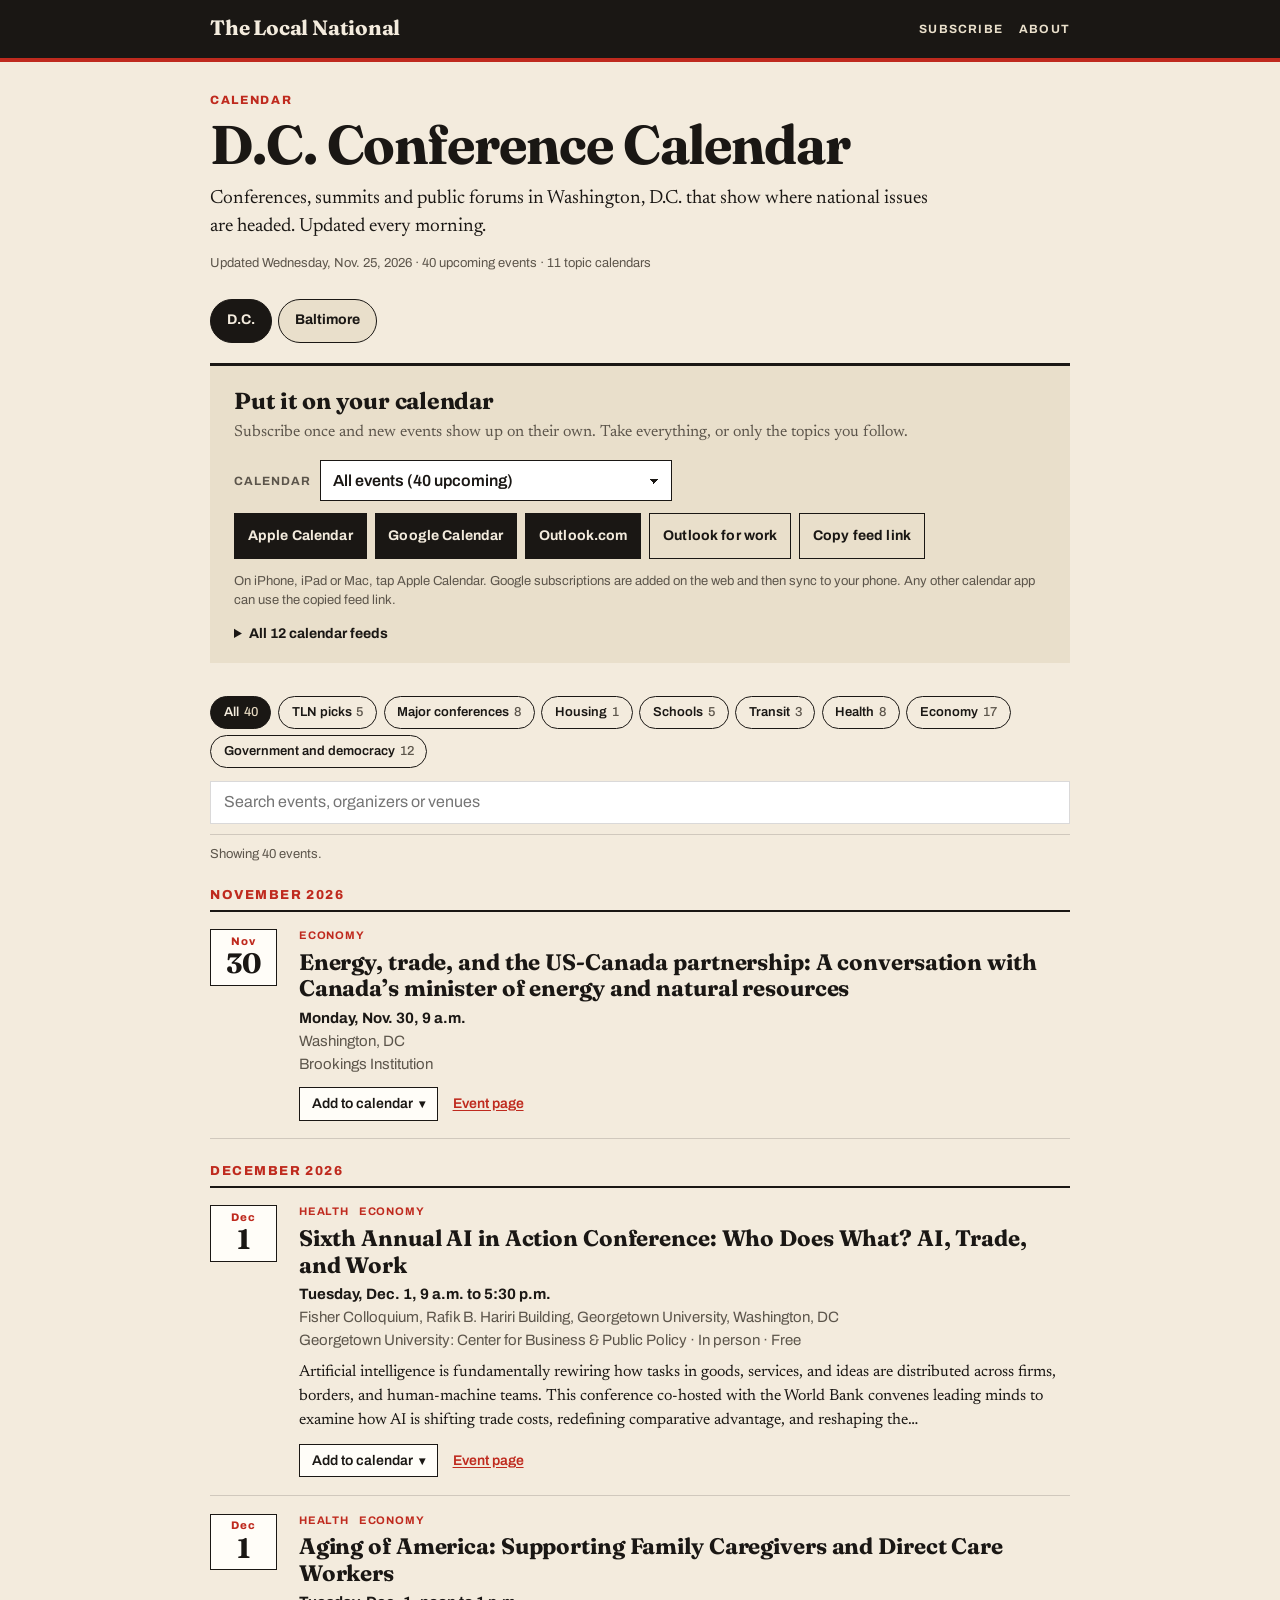
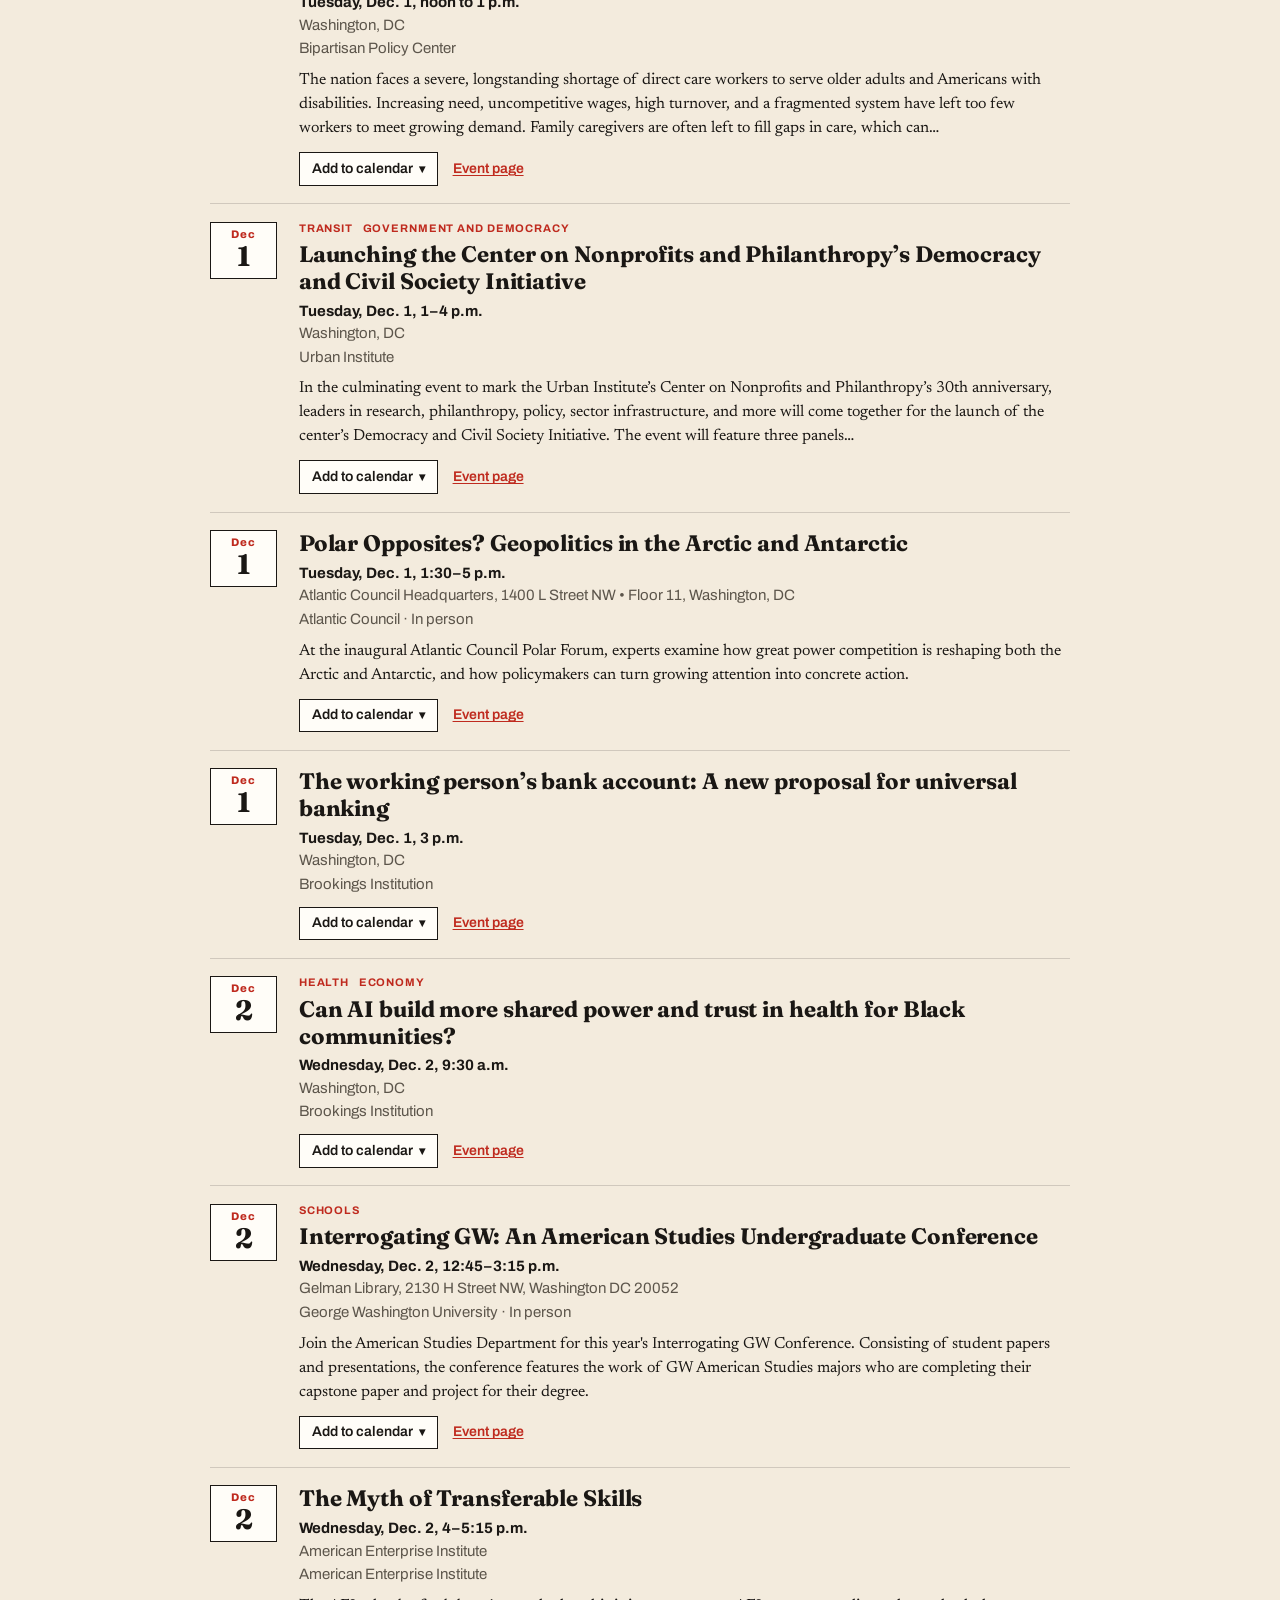
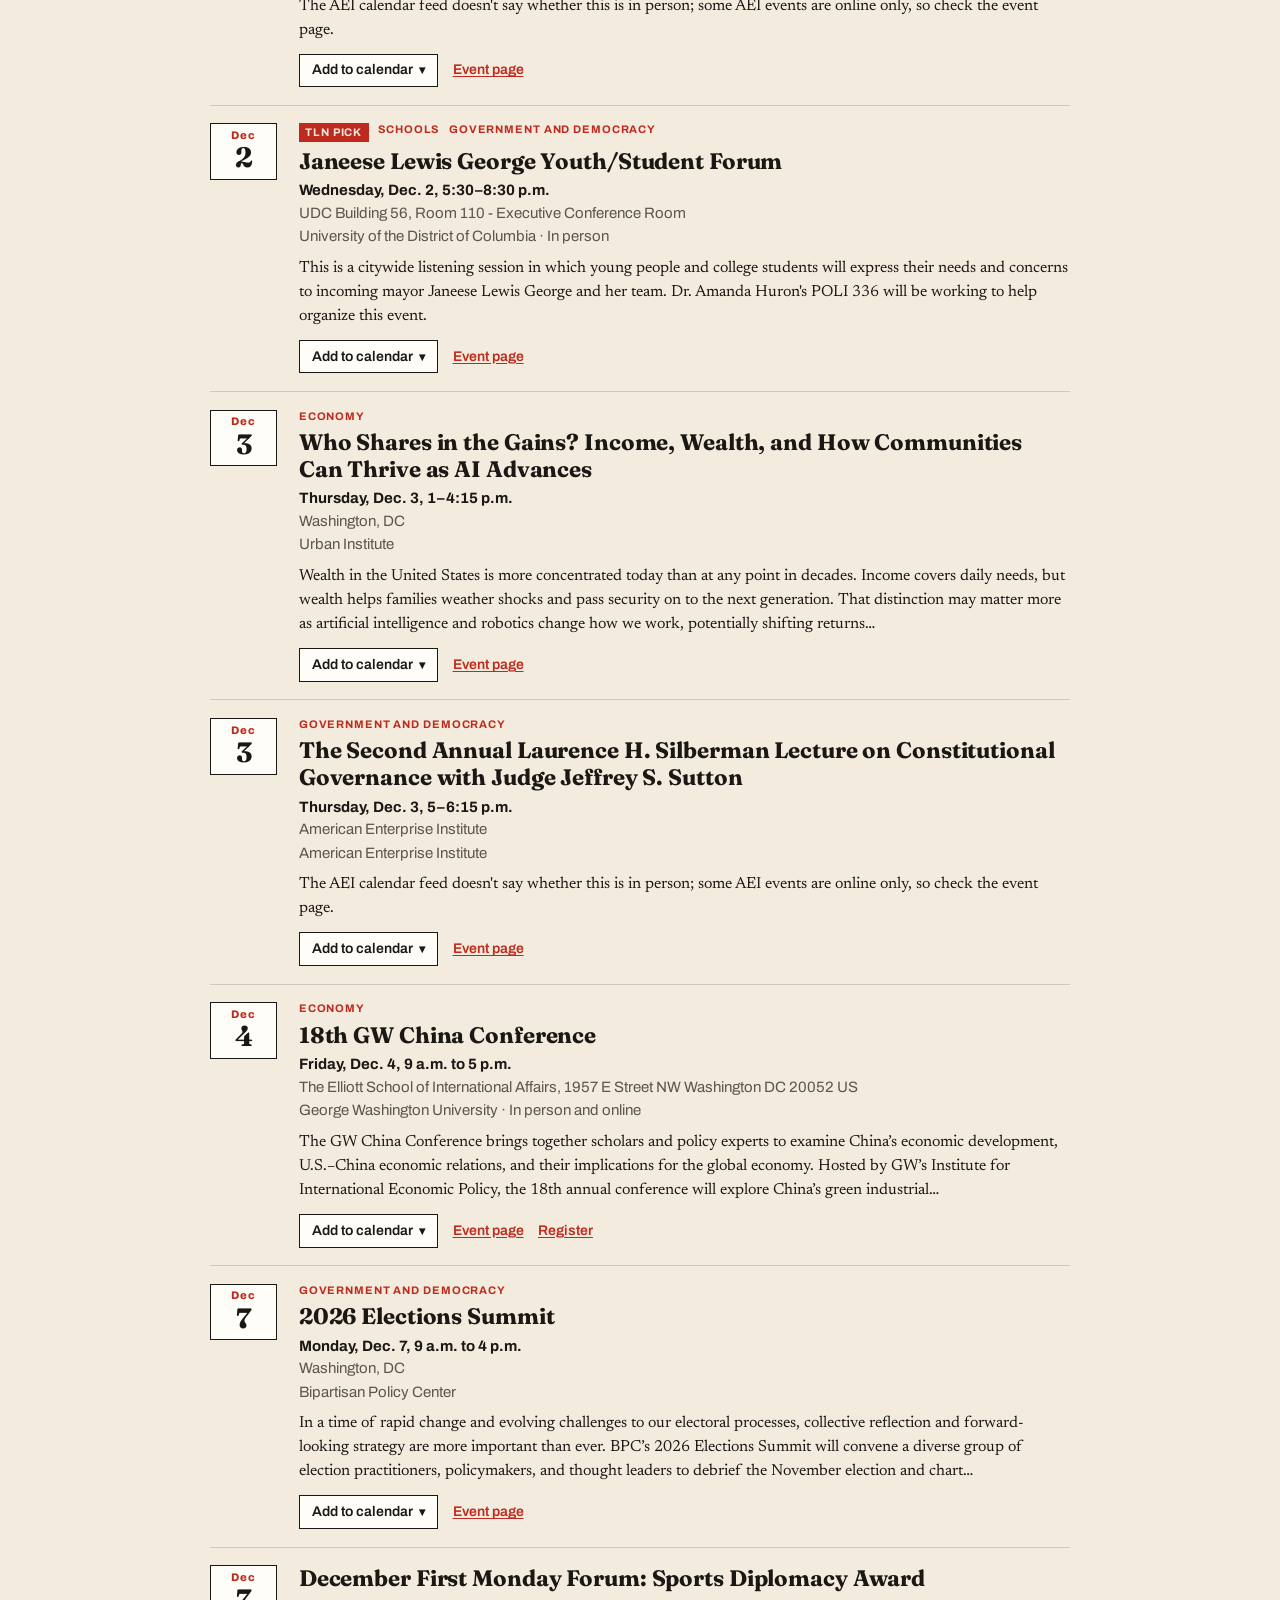
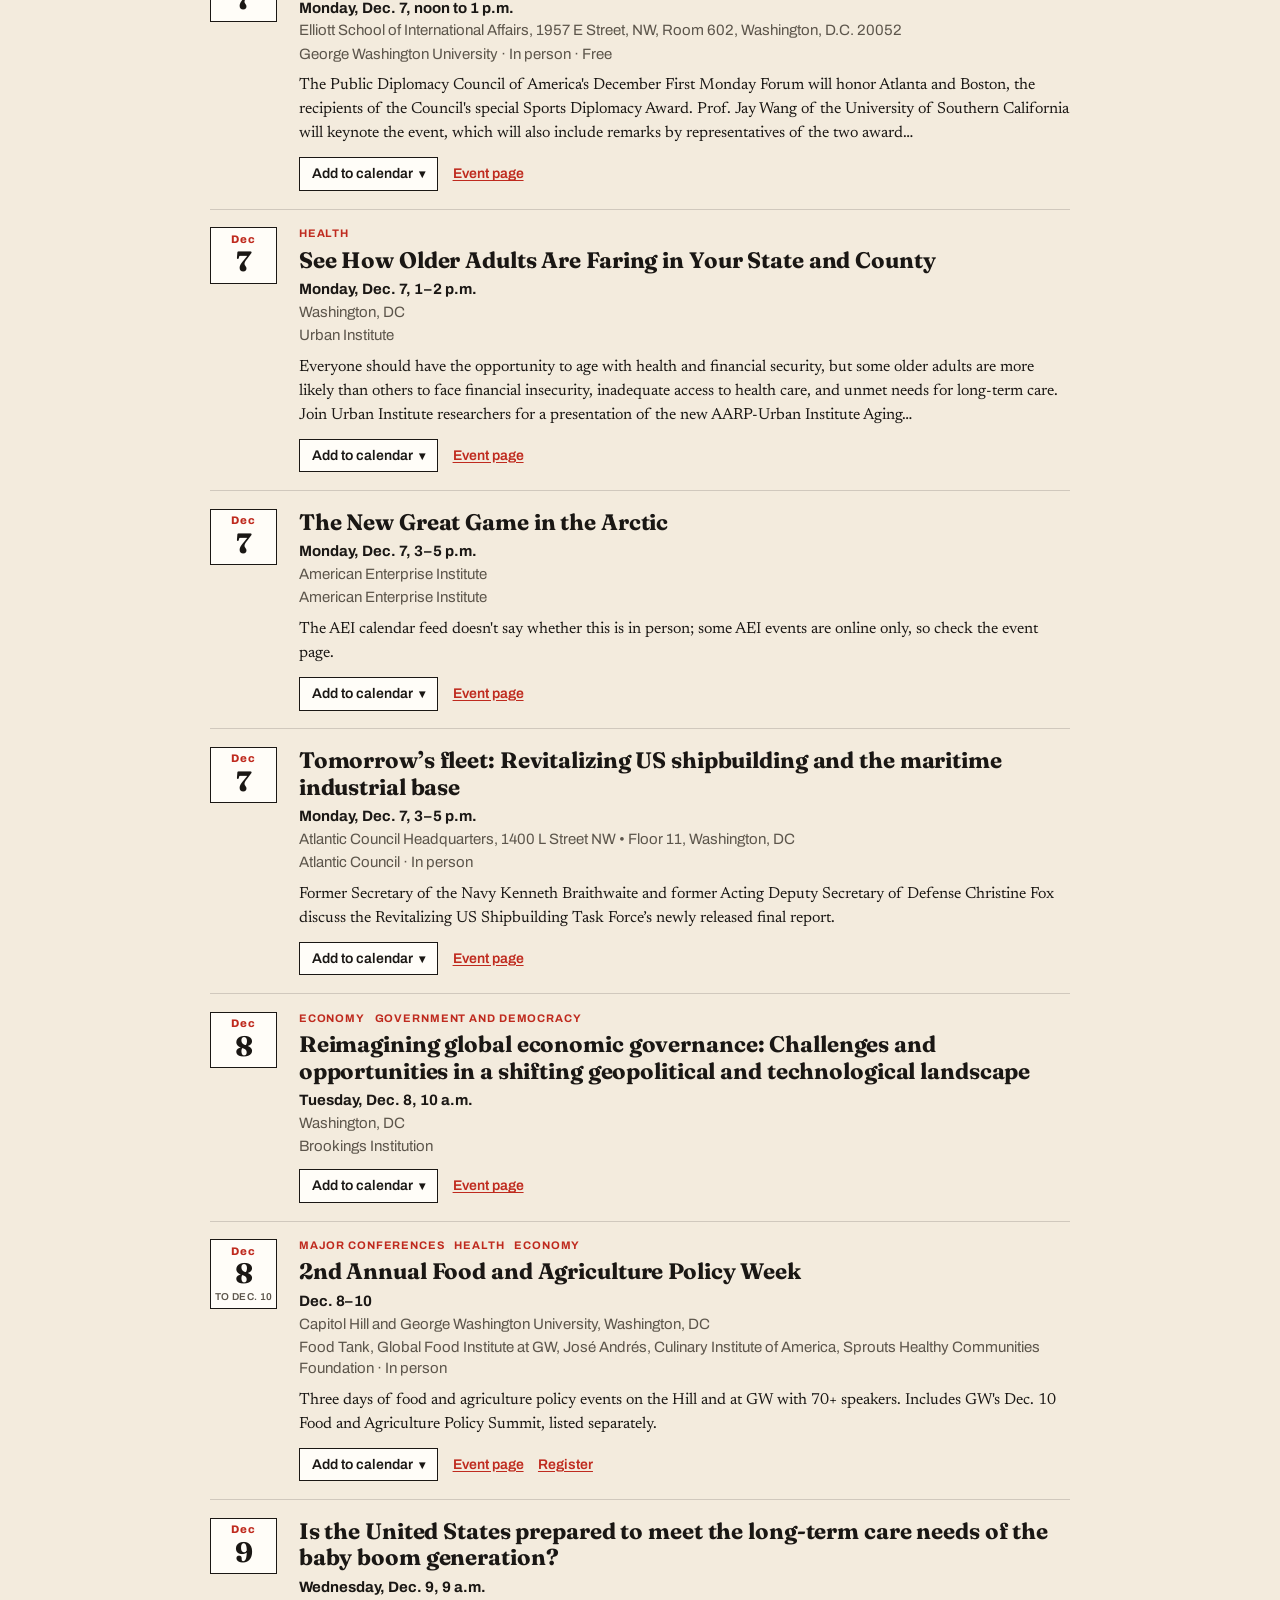
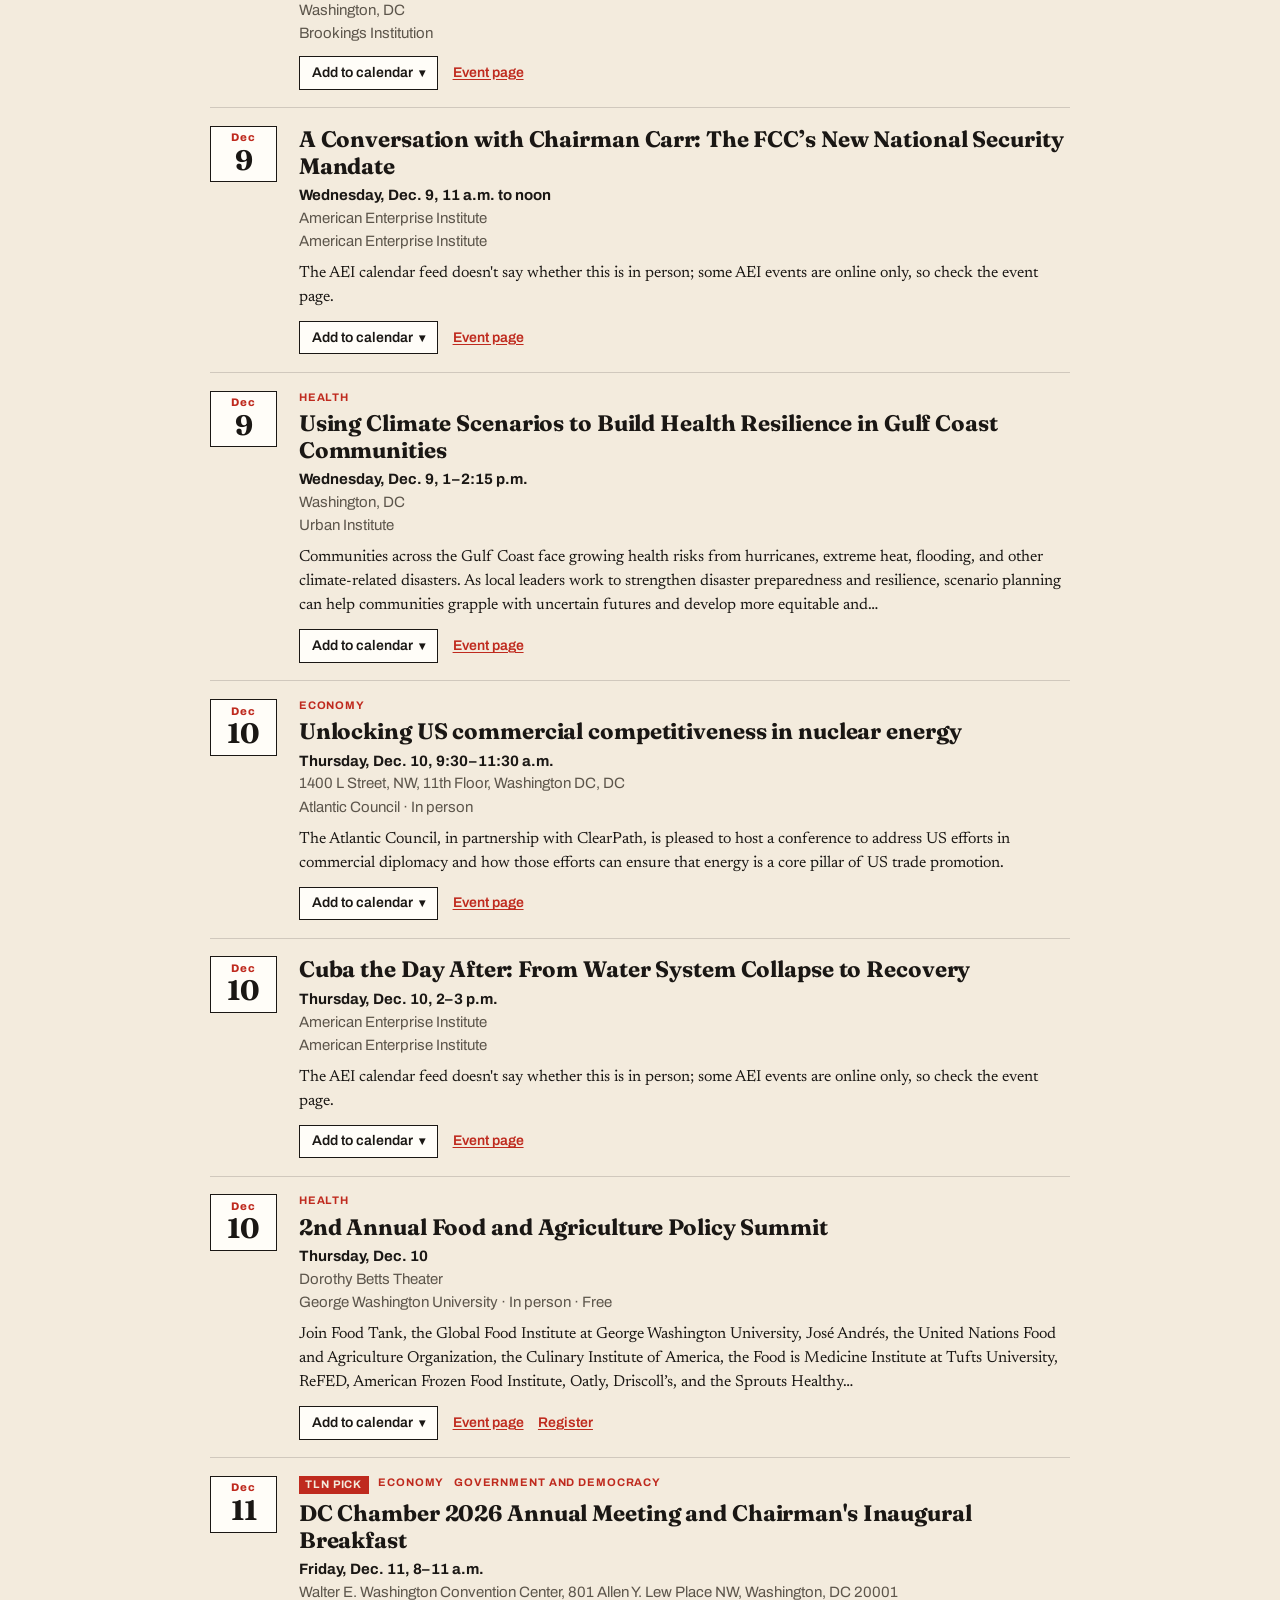
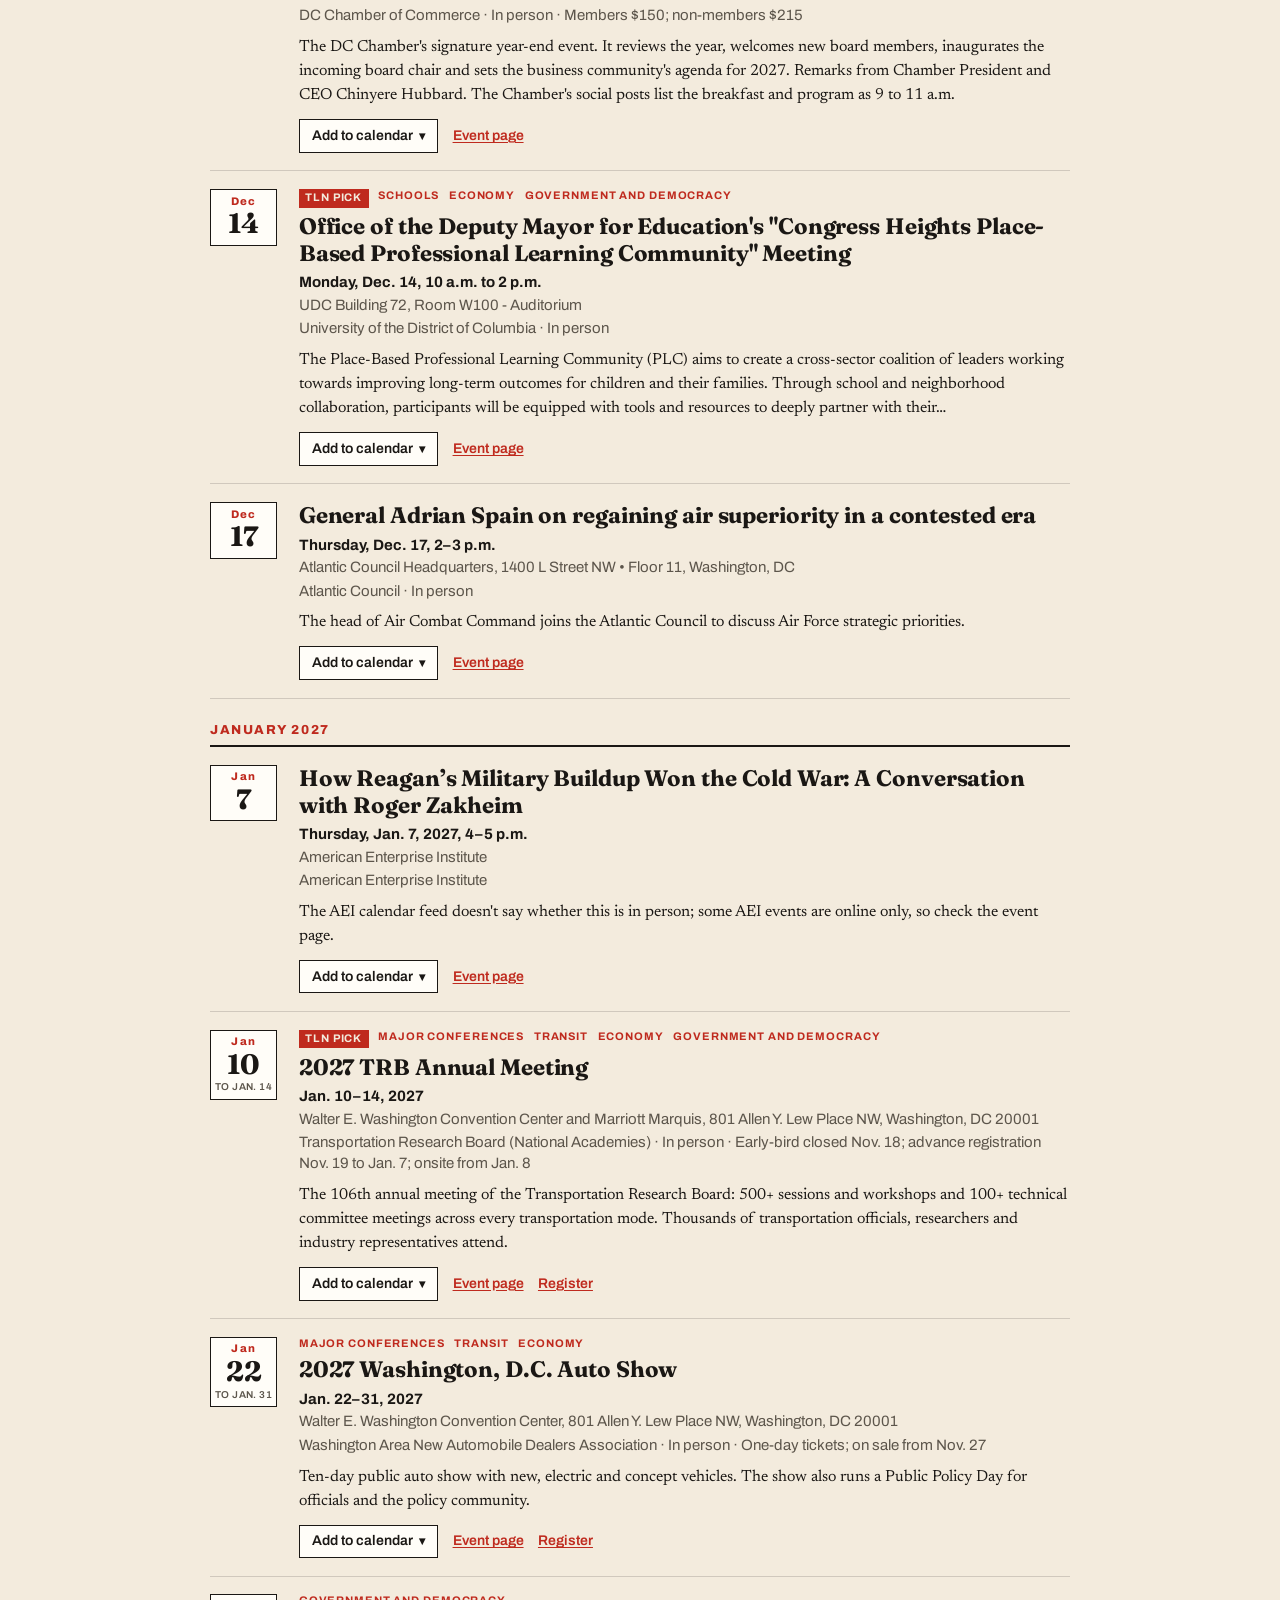
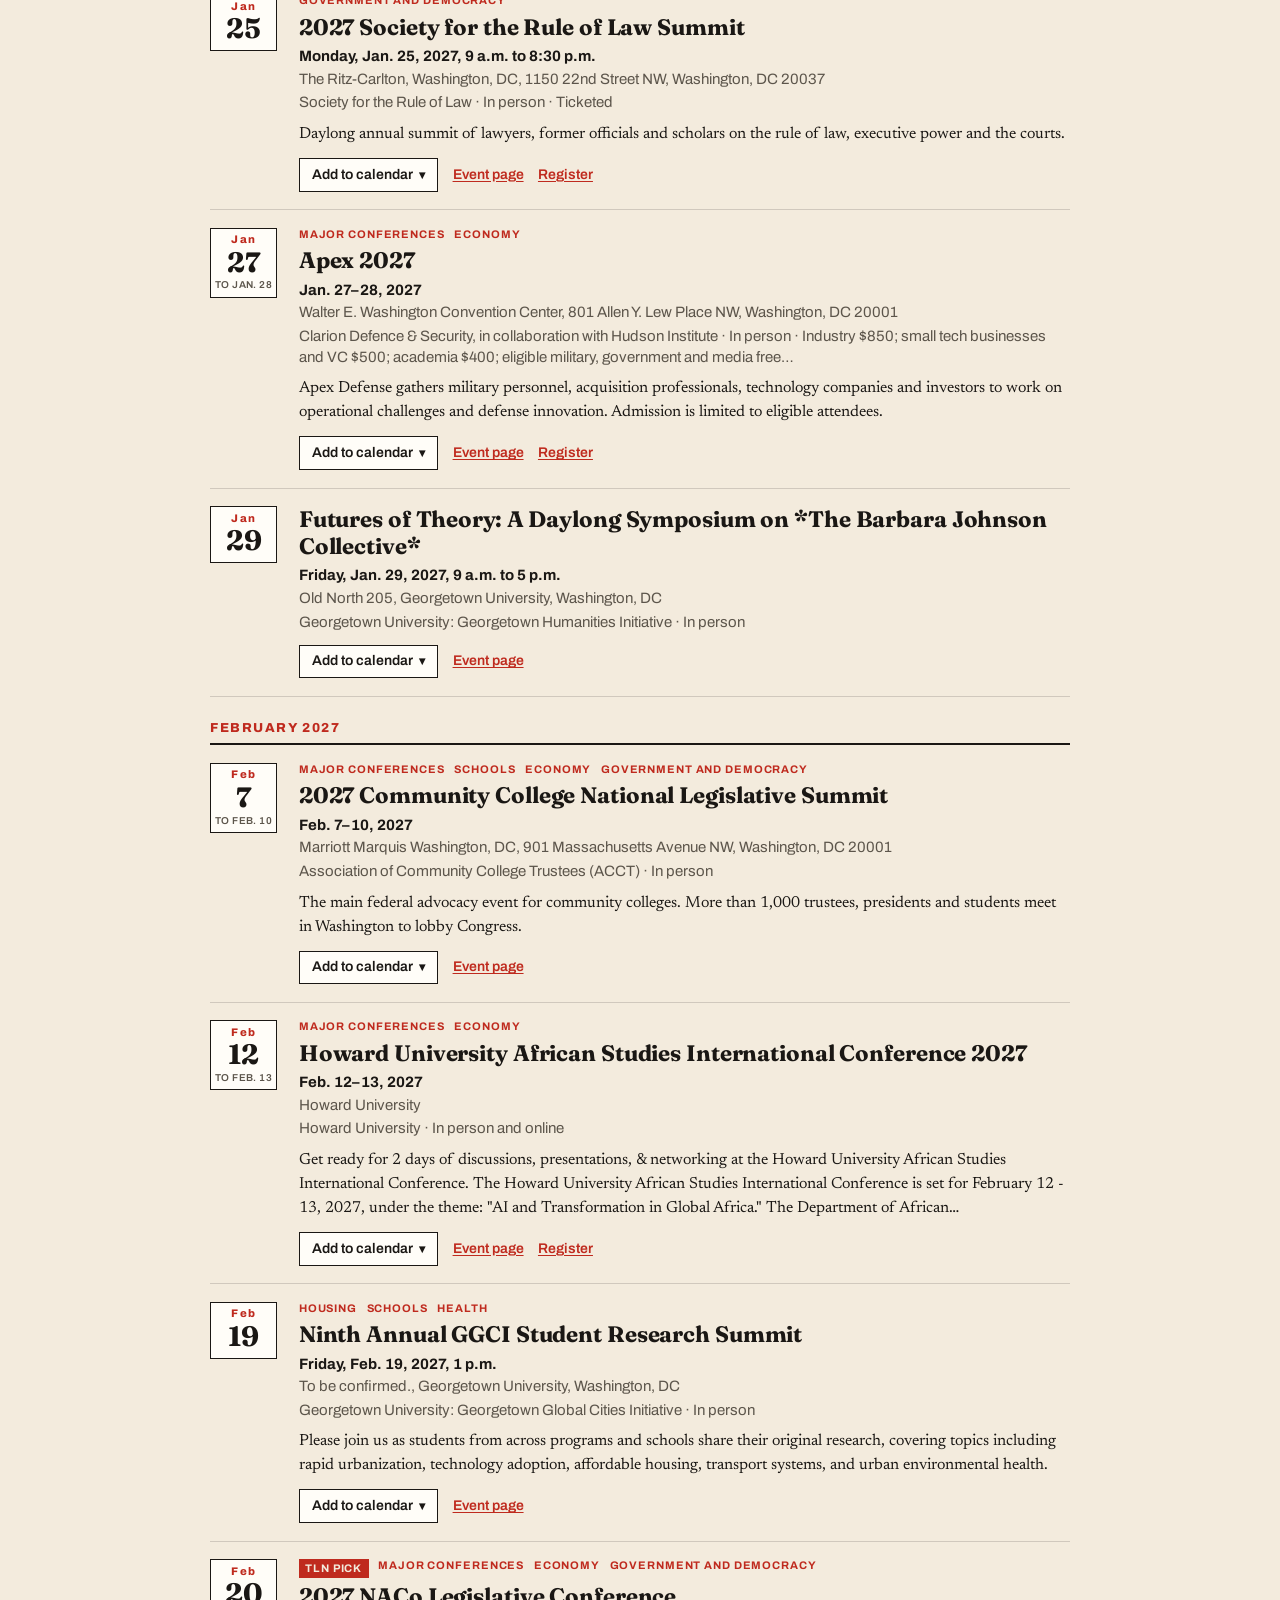
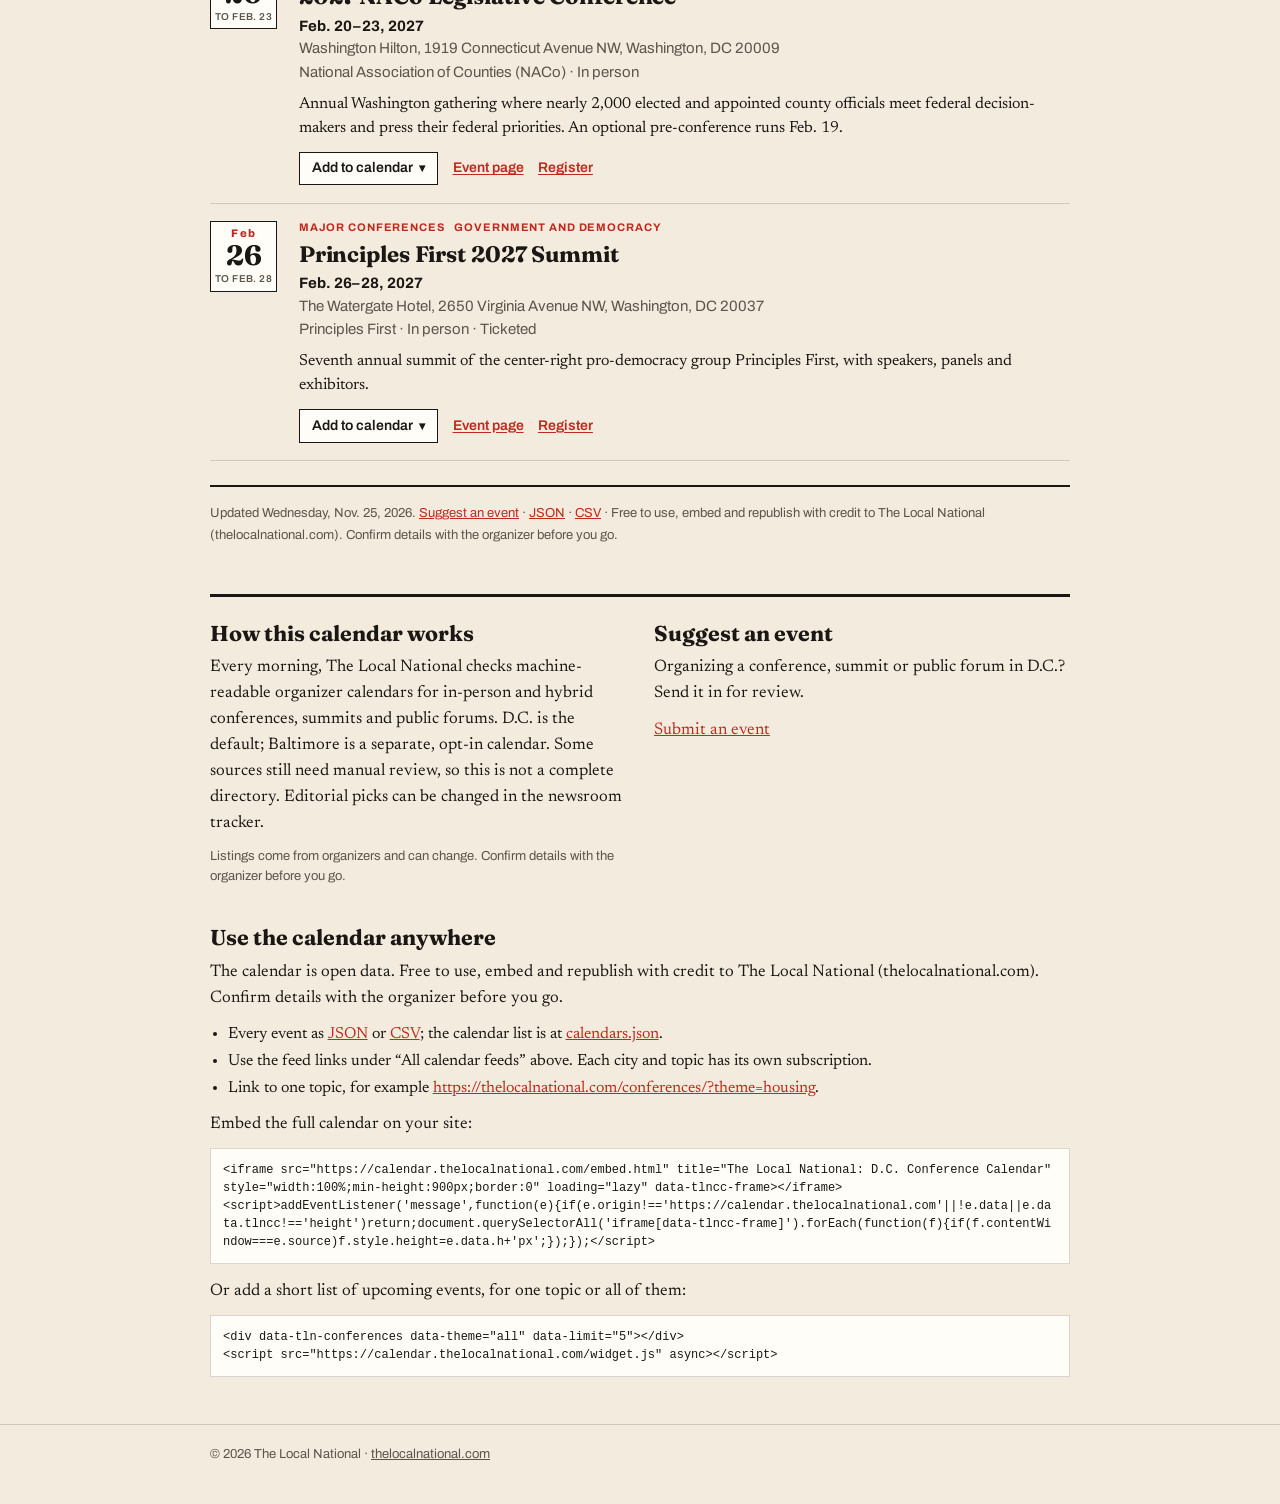
==== commit 5ad96e10: "Calendar update for 2026-11-25 (40 events) Co-authored-by: Manus <dev-agent@manus.ai>" ====
--- a/index.html
+++ b/index.html
@@ -17,8 +17,8 @@
 <link rel="preconnect" href="https://fonts.googleapis.com">
 <link rel="preconnect" href="https://fonts.gstatic.com" crossorigin>
 <link rel="stylesheet" href="https://fonts.googleapis.com/css2?family=Archivo:wght@400;500;600;700;800&family=Fraunces:opsz,wght@9..144,600;9..144,700&family=Newsreader:opsz,wght@6..72,400;6..72,500&display=swap">
-<link rel="stylesheet" href="assets/tlncc.css?v=394deadd">
-<link rel="stylesheet" href="assets/page.css?v=394deadd">
+<link rel="stylesheet" href="assets/tlncc.css?v=ce4cb1cb">
+<link rel="stylesheet" href="assets/page.css?v=ce4cb1cb">
 <script type="application/ld+json">{"@context":"https://schema.org","@graph":[{"@type":"Event","name":"Energy, trade, and the US-Canada partnership: A conversation with Canada’s minister of energy and natural resources","startDate":"2026-11-30T09:00:00-05:00","endDate":"2026-11-30T11:00:00-05:00","eventStatus":"https://schema.org/EventScheduled","eventAttendanceMode":"https://schema.org/OfflineEventAttendanceMode","location":{"@type":"Place","name":"Washington, DC","address":{"@type":"PostalAddress","addressLocality":"Washington","addressRegion":"DC","addressCountry":"US"}},"organizer":{"@type":"Organization","name":"Brookings Institution"},"url":"https://www.brookings.edu/events/energy-trade-and-the-us-canada-partnership-a-conversation-with-canadas-minister-of-energy-and-natural-resources/"},{"@type":"Event","name":"Sixth Annual AI in Action Conference: Who Does What? AI, Trade, and Work","startDate":"2026-12-01T09:00:00-05:00","endDate":"2026-12-01T17:30:00-05:00","eventStatus":"https://schema.org/EventScheduled","eventAttendanceMode":"https://schema.org/OfflineEventAttendanceMode","location":{"@type":"Place","name":"Fisher Colloquium, Rafik B. Hariri Building","address":{"@type":"PostalAddress","addressLocality":"Washington","addressRegion":"DC","addressCountry":"US","streetAddress":"Georgetown University"}},"organizer":{"@type":"Organization","name":"Georgetown University: Center for Business & Public Policy"},"url":"https://events.georgetown.edu/live/events/43110-sixth-annual-ai-in-action-conference-who-does-what","description":"Artificial intelligence is fundamentally rewiring how tasks in goods, services, and ideas are distributed across firms, borders, and human-machine teams. This conference co-hosted with the World Bank convenes leading minds to examine how AI is shifting trade costs, redefining comparative advantage, and reshaping the…"},{"@type":"Event","name":"Aging of America: Supporting Family Caregivers and Direct Care Workers","startDate":"2026-12-01T12:00:00-05:00","endDate":"2026-12-01T13:00:00-05:00","eventStatus":"https://schema.org/EventScheduled","eventAttendanceMode":"https://schema.org/OfflineEventAttendanceMode","location":{"@type":"Place","name":"Washington, DC","address":{"@type":"PostalAddress","addressLocality":"Washington","addressRegion":"DC","addressCountry":"US"}},"organizer":{"@type":"Organization","name":"Bipartisan Policy Center"},"url":"https://bipartisanpolicy.org/event/aging-of-america-supporting-family-caregivers-and-direct-care-workers/","description":"The nation faces a severe, longstanding shortage of direct care workers to serve older adults and Americans with disabilities. Increasing need, uncompetitive wages, high turnover, and a fragmented system have left too few workers to meet growing demand. Family caregivers are often left to fill gaps in care, which can…"},{"@type":"Event","name":"Launching the Center on Nonprofits and Philanthropy’s Democracy and Civil Society Initiative","startDate":"2026-12-01T13:00:00-05:00","endDate":"2026-12-01T16:00:00-05:00","eventStatus":"https://schema.org/EventScheduled","eventAttendanceMode":"https://schema.org/OfflineEventAttendanceMode","location":{"@type":"Place","name":"Washington, DC","address":{"@type":"PostalAddress","addressLocality":"Washington","addressRegion":"DC","addressCountry":"US"}},"organizer":{"@type":"Organization","name":"Urban Institute"},"url":"https://www.urban.org/events/launching-center-nonprofits-and-philanthropys-democracy-and-civil-society-initiative","description":"In the culminating event to mark the Urban Institute’s Center on Nonprofits and Philanthropy’s 30th anniversary, leaders in research, philanthropy, policy, sector infrastructure, and more will come together for the launch of the center’s Democracy and Civil Society Initiative. The event will feature three panels…"},{"@type":"Event","name":"Polar Opposites? Geopolitics in the Arctic and Antarctic","startDate":"2026-12-01T13:30:00-05:00","endDate":"2026-12-01T17:00:00-05:00","eventStatus":"https://schema.org/EventScheduled","eventAttendanceMode":"https://schema.org/OfflineEventAttendanceMode","location":{"@type":"Place","name":"Atlantic Council Headquarters","address":{"@type":"PostalAddress","addressLocality":"Washington","addressRegion":"DC","addressCountry":"US","streetAddress":"1400 L Street NW • Floor 11"}},"organizer":{"@type":"Organization","name":"Atlantic Council"},"url":"https://www.atlanticcouncil.org/event/polar-opposites-geopolitics-in-the-arctic-and-antarctic/","description":"At the inaugural Atlantic Council Polar Forum, experts examine how great power competition is reshaping both the Arctic and Antarctic, and how policymakers can turn growing attention into concrete action."},{"@type":"Event","name":"The working person’s bank account: A new proposal for universal banking","startDate":"2026-12-01T15:00:00-05:00","endDate":"2026-12-01T17:00:00-05:00","eventStatus":"https://schema.org/EventScheduled","eventAttendanceMode":"https://schema.org/OfflineEventAttendanceMode","location":{"@type":"Place","name":"Washington, DC","address":{"@type":"PostalAddress","addressLocality":"Washington","addressRegion":"DC","addressCountry":"US"}},"organizer":{"@type":"Organization","name":"Brookings Institution"},"url":"https://www.brookings.edu/events/the-working-persons-bank-account-a-new-proposal-for-universal-banking/"},{"@type":"Event","name":"Can AI build more shared power and trust in health for Black communities?","startDate":"2026-12-02T09:30:00-05:00","endDate":"2026-12-02T11:30:00-05:00","eventStatus":"https://schema.org/EventScheduled","eventAttendanceMode":"https://schema.org/OfflineEventAttendanceMode","location":{"@type":"Place","name":"Washington, DC","address":{"@type":"PostalAddress","addressLocality":"Washington","addressRegion":"DC","addressCountry":"US"}},"organizer":{"@type":"Organization","name":"Brookings Institution"},"url":"https://www.brookings.edu/events/can-ai-build-more-shared-power-and-trust-in-health-for-black-communities/"},{"@type":"Event","name":"Interrogating GW: An American Studies Undergraduate Conference","startDate":"2026-12-02T12:45:00-05:00","endDate":"2026-12-02T15:15:00-05:00","eventStatus":"https://schema.org/EventScheduled","eventAttendanceMode":"https://schema.org/OfflineEventAttendanceMode","location":{"@type":"Place","name":"Gelman Library","address":{"@type":"PostalAddress","addressLocality":"Washington","addressRegion":"DC","addressCountry":"US","streetAddress":"2130 H Street NW"}},"organizer":{"@type":"Organization","name":"George Washington University"},"url":"https://calendar.gwu.edu/event/interrogating-gw-an-american-studies-undergraduate-conference","description":"Join the American Studies Department for this year's Interrogating GW Conference. Consisting of student papers and presentations, the conference features the work of GW American Studies majors who are completing their capstone paper and project for their degree."},{"@type":"Event","name":"The Myth of Transferable Skills","startDate":"2026-12-02T16:00:00-05:00","endDate":"2026-12-02T17:15:00-05:00","eventStatus":"https://schema.org/EventScheduled","eventAttendanceMode":"https://schema.org/OfflineEventAttendanceMode","location":{"@type":"Place","name":"American Enterprise Institute","address":{"@type":"PostalAddress","addressLocality":"Washington","addressRegion":"DC","addressCountry":"US"}},"organizer":{"@type":"Organization","name":"American Enterprise Institute"},"url":"https://www.aei.org/events/the-myth-of-transferable-skills/","description":"The AEI calendar feed doesn't say whether this is in person; some AEI events are online only, so check the event page."},{"@type":"Event","name":"Janeese Lewis George Youth/Student Forum","startDate":"2026-12-02T17:30:00-05:00","endDate":"2026-12-02T20:30:00-05:00","eventStatus":"https://schema.org/EventScheduled","eventAttendanceMode":"https://schema.org/OfflineEventAttendanceMode","location":{"@type":"Place","name":"UDC Building 56, Room 110 - Executive Conference Room","address":{"@type":"PostalAddress","addressLocality":"Washington","addressRegion":"DC","addressCountry":"US"}},"organizer":{"@type":"Organization","name":"University of the District of Columbia"},"url":"https://www.udc.edu/events/","description":"This is a citywide listening session in which young people and college students will express their needs and concerns to incoming mayor Janeese Lewis George and her team. Dr. Amanda Huron's POLI 336 will be working to help organize this event."},{"@type":"Event","name":"Who Shares in the Gains? Income, Wealth, and How Communities Can Thrive as AI Advances","startDate":"2026-12-03T13:00:00-05:00","endDate":"2026-12-03T16:15:00-05:00","eventStatus":"https://schema.org/EventScheduled","eventAttendanceMode":"https://schema.org/OfflineEventAttendanceMode","location":{"@type":"Place","name":"Washington, DC","address":{"@type":"PostalAddress","addressLocality":"Washington","addressRegion":"DC","addressCountry":"US"}},"organizer":{"@type":"Organization","name":"Urban Institute"},"url":"https://www.urban.org/events/who-shares-gains-income-wealth-and-how-communities-can-thrive-ai-advances","description":"Wealth in the United States is more concentrated today than at any point in decades. Income covers daily needs, but wealth helps families weather shocks and pass security on to the next generation. That distinction may matter more as artificial intelligence and robotics change how we work, potentially shifting returns…"},{"@type":"Event","name":"The Second Annual Laurence H. Silberman Lecture on Constitutional Governance with Judge Jeffrey S. Sutton","startDate":"2026-12-03T17:00:00-05:00","endDate":"2026-12-03T18:15:00-05:00","eventStatus":"https://schema.org/EventScheduled","eventAttendanceMode":"https://schema.org/OfflineEventAttendanceMode","location":{"@type":"Place","name":"American Enterprise Institute","address":{"@type":"PostalAddress","addressLocality":"Washington","addressRegion":"DC","addressCountry":"US"}},"organizer":{"@type":"Organization","name":"American Enterprise Institute"},"url":"https://www.aei.org/events/the-second-annual-laurence-h-silberman-lecture-on-constitutional-governance-with-judge-jeffrey-s-sutton/","description":"The AEI calendar feed doesn't say whether this is in person; some AEI events are online only, so check the event page."},{"@type":"Event","name":"18th GW China Conference","startDate":"2026-12-04T09:00:00-05:00","endDate":"2026-12-04T17:00:00-05:00","eventStatus":"https://schema.org/EventScheduled","eventAttendanceMode":"https://schema.org/MixedEventAttendanceMode","location":{"@type":"Place","name":"The Elliott School of International Affairs","address":{"@type":"PostalAddress","addressLocality":"Washington","addressRegion":"DC","addressCountry":"US","streetAddress":"1957 E Street NW Washington DC 20052 US"}},"organizer":{"@type":"Organization","name":"George Washington University"},"url":"https://calendar.gwu.edu/event/18th-gw-china-conference","description":"The GW China Conference brings together scholars and policy experts to examine China’s economic development, U.S.–China economic relations, and their implications for the global economy. Hosted by GW’s Institute for International Economic Policy, the 18th annual conference will explore China’s green industrial…"},{"@type":"Event","name":"2026 Elections Summit","startDate":"2026-12-07T09:00:00-05:00","endDate":"2026-12-07T16:00:00-05:00","eventStatus":"https://schema.org/EventScheduled","eventAttendanceMode":"https://schema.org/OfflineEventAttendanceMode","location":{"@type":"Place","name":"Washington, DC","address":{"@type":"PostalAddress","addressLocality":"Washington","addressRegion":"DC","addressCountry":"US"}},"organizer":{"@type":"Organization","name":"Bipartisan Policy Center"},"url":"https://bipartisanpolicy.org/event/2026-elections-summit/","description":"In a time of rapid change and evolving challenges to our electoral processes, collective reflection and forward-looking strategy are more important than ever. BPC’s 2026 Elections Summit will convene a diverse group of election practitioners, policymakers, and thought leaders to debrief the November election and chart…"},{"@type":"Event","name":"December First Monday Forum: Sports Diplomacy Award","startDate":"2026-12-07T12:00:00-05:00","endDate":"2026-12-07T13:00:00-05:00","eventStatus":"https://schema.org/EventScheduled","eventAttendanceMode":"https://schema.org/OfflineEventAttendanceMode","location":{"@type":"Place","name":"Elliott School of International Affairs","address":{"@type":"PostalAddress","addressLocality":"Washington","addressRegion":"DC","addressCountry":"US","streetAddress":"1957 E Street, NW, Room 602"}},"organizer":{"@type":"Organization","name":"George Washington University"},"url":"https://calendar.gwu.edu/event/december-first-monday-forum-sports-diplomacy-award","description":"The Public Diplomacy Council of America's December First Monday Forum will honor Atlanta and Boston, the recipients of the Council's special Sports Diplomacy Award. Prof. Jay Wang of the University of Southern California will keynote the event, which will also include remarks by representatives of the two award…"},{"@type":"Event","name":"See How Older Adults Are Faring in Your State and County","startDate":"2026-12-07T13:00:00-05:00","endDate":"2026-12-07T14:00:00-05:00","eventStatus":"https://schema.org/EventScheduled","eventAttendanceMode":"https://schema.org/OfflineEventAttendanceMode","location":{"@type":"Place","name":"Washington, DC","address":{"@type":"PostalAddress","addressLocality":"Washington","addressRegion":"DC","addressCountry":"US"}},"organizer":{"@type":"Organization","name":"Urban Institute"},"url":"https://www.urban.org/events/see-how-older-adults-are-faring-your-state-and-county","description":"Everyone should have the opportunity to age with health and financial security, but some older adults are more likely than others to face financial insecurity, inadequate access to health care, and unmet needs for long-term care. Join Urban Institute researchers for a presentation of the new AARP-Urban Institute Aging…"},{"@type":"Event","name":"The New Great Game in the Arctic","startDate":"2026-12-07T15:00:00-05:00","endDate":"2026-12-07T17:00:00-05:00","eventStatus":"https://schema.org/EventScheduled","eventAttendanceMode":"https://schema.org/OfflineEventAttendanceMode","location":{"@type":"Place","name":"American Enterprise Institute","address":{"@type":"PostalAddress","addressLocality":"Washington","addressRegion":"DC","addressCountry":"US"}},"organizer":{"@type":"Organization","name":"American Enterprise Institute"},"url":"https://www.aei.org/events/the-new-great-game-in-the-arctic/","description":"The AEI calendar feed doesn't say whether this is in person; some AEI events are online only, so check the event page."},{"@type":"Event","name":"Tomorrow’s fleet: Revitalizing US shipbuilding and the maritime industrial base","startDate":"2026-12-07T15:00:00-05:00","endDate":"2026-12-07T17:00:00-05:00","eventStatus":"https://schema.org/EventScheduled","eventAttendanceMode":"https://schema.org/OfflineEventAttendanceMode","location":{"@type":"Place","name":"Atlantic Council Headquarters","address":{"@type":"PostalAddress","addressLocality":"Washington","addressRegion":"DC","addressCountry":"US","streetAddress":"1400 L Street NW • Floor 11"}},"organizer":{"@type":"Organization","name":"Atlantic Council"},"url":"https://www.atlanticcouncil.org/event/tomorrows-fleet-revitalizing-us-shipbuilding-and-the-maritime-industrial-base/","description":"Former Secretary of the Navy Kenneth Braithwaite and former Acting Deputy Secretary of Defense Christine Fox discuss the Revitalizing US Shipbuilding Task Force’s newly released final report."},{"@type":"Event","name":"Reimagining global economic governance: Challenges and opportunities in a shifting geopolitical and technological landscape","startDate":"2026-12-08T10:00:00-05:00","endDate":"2026-12-08T12:00:00-05:00","eventStatus":"https://schema.org/EventScheduled","eventAttendanceMode":"https://schema.org/OfflineEventAttendanceMode","location":{"@type":"Place","name":"Washington, DC","address":{"@type":"PostalAddress","addressLocality":"Washington","addressRegion":"DC","addressCountry":"US"}},"organizer":{"@type":"Organization","name":"Brookings Institution"},"url":"https://www.brookings.edu/events/reimagining-global-economic-governance-challenges-and-opportunities-in-a-shifting-geopolitical-and-technological-landscape/"},{"@type":"Event","name":"2nd Annual Food and Agriculture Policy Week","startDate":"2026-12-08","endDate":"2026-12-10","eventStatus":"https://schema.org/EventScheduled","eventAttendanceMode":"https://schema.org/OfflineEventAttendanceMode","location":{"@type":"Place","name":"Capitol Hill and George Washington University","address":{"@type":"PostalAddress","addressLocality":"Washington","addressRegion":"DC","addressCountry":"US","streetAddress":"Washington, DC"}},"organizer":{"@type":"Organization","name":"Food Tank, Global Food Institute at GW, José Andrés, Culinary Institute of America, Sprouts Healthy Communities Foundation"},"url":"https://foodtank.com/event/2nd-annual-food-agriculture-policy-week-full-series/","description":"Three days of food and agriculture policy events on the Hill and at GW with 70+ speakers. Includes GW's Dec. 10 Food and Agriculture Policy Summit, listed separately."},{"@type":"Event","name":"Is the United States prepared to meet the long-term care needs of the baby boom generation?","startDate":"2026-12-09T09:00:00-05:00","endDate":"2026-12-09T11:00:00-05:00","eventStatus":"https://schema.org/EventScheduled","eventAttendanceMode":"https://schema.org/OfflineEventAttendanceMode","location":{"@type":"Place","name":"Washington, DC","address":{"@type":"PostalAddress","addressLocality":"Washington","addressRegion":"DC","addressCountry":"US"}},"organizer":{"@type":"Organization","name":"Brookings Institution"},"url":"https://www.brookings.edu/events/is-the-united-states-prepared-to-meet-the-long-term-care-needs-of-the-baby-boom-generation/"},{"@type":"Event","name":"A Conversation with Chairman Carr: The FCC’s New National Security Mandate","startDate":"2026-12-09T11:00:00-05:00","endDate":"2026-12-09T12:00:00-05:00","eventStatus":"https://schema.org/EventScheduled","eventAttendanceMode":"https://schema.org/OfflineEventAttendanceMode","location":{"@type":"Place","name":"American Enterprise Institute","address":{"@type":"PostalAddress","addressLocality":"Washington","addressRegion":"DC","addressCountry":"US"}},"organizer":{"@type":"Organization","name":"American Enterprise Institute"},"url":"https://www.aei.org/events/a-conversation-with-chairman-carr-the-fccs-new-national-security-mandate/","description":"The AEI calendar feed doesn't say whether this is in person; some AEI events are online only, so check the event page."},{"@type":"Event","name":"Using Climate Scenarios to Build Health Resilience in Gulf Coast Communities","startDate":"2026-12-09T13:00:00-05:00","endDate":"2026-12-09T14:15:00-05:00","eventStatus":"https://schema.org/EventScheduled","eventAttendanceMode":"https://schema.org/OfflineEventAttendanceMode","location":{"@type":"Place","name":"Washington, DC","address":{"@type":"PostalAddress","addressLocality":"Washington","addressRegion":"DC","addressCountry":"US"}},"organizer":{"@type":"Organization","name":"Urban Institute"},"url":"https://www.urban.org/events/using-climate-scenarios-build-health-resilience-gulf-coast-communities","description":"Communities across the Gulf Coast face growing health risks from hurricanes, extreme heat, flooding, and other climate-related disasters. As local leaders work to strengthen disaster preparedness and resilience, scenario planning can help communities grapple with uncertain futures and develop more equitable and…"},{"@type":"Event","name":"Unlocking US commercial competitiveness in nuclear energy","startDate":"2026-12-10T09:30:00-05:00","endDate":"2026-12-10T11:30:00-05:00","eventStatus":"https://schema.org/EventScheduled","eventAttendanceMode":"https://schema.org/OfflineEventAttendanceMode","location":{"@type":"Place","name":"1400 L Street, NW","address":{"@type":"PostalAddress","addressLocality":"Washington","addressRegion":"DC","addressCountry":"US","streetAddress":"11th Floor"}},"organizer":{"@type":"Organization","name":"Atlantic Council"},"url":"https://www.atlanticcouncil.org/event/unlocking-us-commercial-competitiveness-in-nuclear-energy/","description":"The Atlantic Council, in partnership with ClearPath, is pleased to host a conference to address US efforts in commercial diplomacy and how those efforts can ensure that energy is a core pillar of US trade promotion."},{"@type":"Event","name":"Cuba the Day After: From Water System Collapse to Recovery","startDate":"2026-12-10T14:00:00-05:00","endDate":"2026-12-10T15:00:00-05:00","eventStatus":"https://schema.org/EventScheduled","eventAttendanceMode":"https://schema.org/OfflineEventAttendanceMode","location":{"@type":"Place","name":"American Enterprise Institute","address":{"@type":"PostalAddress","addressLocality":"Washington","addressRegion":"DC","addressCountry":"US"}},"organizer":{"@type":"Organization","name":"American Enterprise Institute"},"url":"https://www.aei.org/events/cuba-the-day-after-from-water-system-collapse-to-recovery/","description":"The AEI calendar feed doesn't say whether this is in person; some AEI events are online only, so check the event page."},{"@type":"Event","name":"2nd Annual Food and Agriculture Policy Summit","startDate":"2026-12-10","endDate":"2026-12-10","eventStatus":"https://schema.org/EventScheduled","eventAttendanceMode":"https://schema.org/OfflineEventAttendanceMode","location":{"@type":"Place","name":"Dorothy Betts Theater","address":{"@type":"PostalAddress","addressLocality":"Washington","addressRegion":"DC","addressCountry":"US"}},"organizer":{"@type":"Organization","name":"George Washington University"},"url":"https://calendar.gwu.edu/event/2nd-annual-food-and-agriculture-policy-summit","description":"Join Food Tank, the Global Food Institute at George Washington University, José Andrés, the United Nations Food and Agriculture Organization, the Culinary Institute of America, the Food is Medicine Institute at Tufts University, ReFED, American Frozen Food Institute, Oatly, Driscoll’s, and the Sprouts Healthy…"},{"@type":"Event","name":"DC Chamber 2026 Annual Meeting and Chairman's Inaugural Breakfast","startDate":"2026-12-11T08:00:00-05:00","endDate":"2026-12-11T11:00:00-05:00","eventStatus":"https://schema.org/EventScheduled","eventAttendanceMode":"https://schema.org/OfflineEventAttendanceMode","location":{"@type":"Place","name":"Walter E. Washington Convention Center","address":{"@type":"PostalAddress","addressLocality":"Washington","addressRegion":"DC","addressCountry":"US","streetAddress":"801 Allen Y. Lew Place NW"}},"organizer":{"@type":"Organization","name":"DC Chamber of Commerce"},"url":"https://dcchamber.org/events/2026-annual-meeting-and-chairmans-innaugural-breakfast/","description":"The DC Chamber's signature year-end event. It reviews the year, welcomes new board members, inaugurates the incoming board chair and sets the business community's agenda for 2027. Remarks from Chamber President and CEO Chinyere Hubbard. The Chamber's social posts list the breakfast and program as 9 to 11 a.m."},{"@type":"Event","name":"Office of the Deputy Mayor for Education's \"Congress Heights Place-Based Professional Learning Community\" Meeting","startDate":"2026-12-14T10:00:00-05:00","endDate":"2026-12-14T14:00:00-05:00","eventStatus":"https://schema.org/EventScheduled","eventAttendanceMode":"https://schema.org/OfflineEventAttendanceMode","location":{"@type":"Place","name":"UDC Building 72, Room W100 - Auditorium","address":{"@type":"PostalAddress","addressLocality":"Washington","addressRegion":"DC","addressCountry":"US"}},"organizer":{"@type":"Organization","name":"University of the District of Columbia"},"url":"https://www.udc.edu/events/","description":"The Place-Based Professional Learning Community (PLC) aims to create a cross-sector coalition of leaders working towards improving long-term outcomes for children and their families. Through school and neighborhood collaboration, participants will be equipped with tools and resources to deeply partner with their…"},{"@type":"Event","name":"General Adrian Spain on regaining air superiority in a contested era","startDate":"2026-12-17T14:00:00-05:00","endDate":"2026-12-17T15:00:00-05:00","eventStatus":"https://schema.org/EventScheduled","eventAttendanceMode":"https://schema.org/OfflineEventAttendanceMode","location":{"@type":"Place","name":"Atlantic Council Headquarters","address":{"@type":"PostalAddress","addressLocality":"Washington","addressRegion":"DC","addressCountry":"US","streetAddress":"1400 L Street NW • Floor 11"}},"organizer":{"@type":"Organization","name":"Atlantic Council"},"url":"https://www.atlanticcouncil.org/event/general-adrian-spain-on-regaining-air-superiority-in-a-contested-era/","description":"The head of Air Combat Command joins the Atlantic Council to discuss Air Force strategic priorities."},{"@type":"Event","name":"How Reagan’s Military Buildup Won the Cold War: A Conversation with Roger Zakheim","startDate":"2027-01-07T16:00:00-05:00","endDate":"2027-01-07T17:00:00-05:00","eventStatus":"https://schema.org/EventScheduled","eventAttendanceMode":"https://schema.org/OfflineEventAttendanceMode","location":{"@type":"Place","name":"American Enterprise Institute","address":{"@type":"PostalAddress","addressLocality":"Washington","addressRegion":"DC","addressCountry":"US"}},"organizer":{"@type":"Organization","name":"American Enterprise Institute"},"url":"https://www.aei.org/events/how-reagans-military-buildup-won-the-cold-war-a-conversation-with-roger-zakheim/","description":"The AEI calendar feed doesn't say whether this is in person; some AEI events are online only, so check the event page."},{"@type":"Event","name":"2027 TRB Annual Meeting","startDate":"2027-01-10","endDate":"2027-01-14","eventStatus":"https://schema.org/EventScheduled","eventAttendanceMode":"https://schema.org/OfflineEventAttendanceMode","location":{"@type":"Place","name":"Walter E. Washington Convention Center and Marriott Marquis","address":{"@type":"PostalAddress","addressLocality":"Washington","addressRegion":"DC","addressCountry":"US","streetAddress":"801 Allen Y. Lew Place NW"}},"organizer":{"@type":"Organization","name":"Transportation Research Board (National Academies)"},"url":"https://www.nationalacademies.org/events/887","description":"The 106th annual meeting of the Transportation Research Board: 500+ sessions and workshops and 100+ technical committee meetings across every transportation mode. Thousands of transportation officials, researchers and industry representatives attend."},{"@type":"Event","name":"2027 Washington, D.C. Auto Show","startDate":"2027-01-22","endDate":"2027-01-31","eventStatus":"https://schema.org/EventScheduled","eventAttendanceMode":"https://schema.org/OfflineEventAttendanceMode","location":{"@type":"Place","name":"Walter E. Washington Convention Center","address":{"@type":"PostalAddress","addressLocality":"Washington","addressRegion":"DC","addressCountry":"US","streetAddress":"801 Allen Y. Lew Place NW"}},"organizer":{"@type":"Organization","name":"Washington Area New Automobile Dealers Association"},"url":"https://www.washingtonautoshow.com/show-information/","description":"Ten-day public auto show with new, electric and concept vehicles. The show also runs a Public Policy Day for officials and the policy community."},{"@type":"Event","name":"2027 Society for the Rule of Law Summit","startDate":"2027-01-25T09:00:00-05:00","endDate":"2027-01-25T20:30:00-05:00","eventStatus":"https://schema.org/EventScheduled","eventAttendanceMode":"https://schema.org/OfflineEventAttendanceMode","location":{"@type":"Place","name":"The Ritz-Carlton, Washington, DC","address":{"@type":"PostalAddress","addressLocality":"Washington","addressRegion":"DC","addressCountry":"US","streetAddress":"1150 22nd Street NW"}},"organizer":{"@type":"Organization","name":"Society for the Rule of Law"},"url":"https://societyfortheruleoflaw.org/srl-summit-2027/","description":"Daylong annual summit of lawyers, former officials and scholars on the rule of law, executive power and the courts."},{"@type":"Event","name":"Apex 2027","startDate":"2027-01-27","endDate":"2027-01-28","eventStatus":"https://schema.org/EventScheduled","eventAttendanceMode":"https://schema.org/OfflineEventAttendanceMode","location":{"@type":"Place","name":"Walter E. Washington Convention Center","address":{"@type":"PostalAddress","addressLocality":"Washington","addressRegion":"DC","addressCountry":"US","streetAddress":"801 Allen Y. Lew Place NW"}},"organizer":{"@type":"Organization","name":"Clarion Defence & Security, in collaboration with Hudson Institute"},"url":"https://eventsdc.com/events/apex-2027","description":"Apex Defense gathers military personnel, acquisition professionals, technology companies and investors to work on operational challenges and defense innovation. Admission is limited to eligible attendees."},{"@type":"Event","name":"Futures of Theory: A Daylong Symposium on *The Barbara Johnson Collective*","startDate":"2027-01-29T09:00:00-05:00","endDate":"2027-01-29T17:00:00-05:00","eventStatus":"https://schema.org/EventScheduled","eventAttendanceMode":"https://schema.org/OfflineEventAttendanceMode","location":{"@type":"Place","name":"Old North 205","address":{"@type":"PostalAddress","addressLocality":"Washington","addressRegion":"DC","addressCountry":"US","streetAddress":"Georgetown University"}},"organizer":{"@type":"Organization","name":"Georgetown University: Georgetown Humanities Initiative"},"url":"https://events.georgetown.edu/live/events/44148-futures-of-theory-a-daylong-symposium-on-the"},{"@type":"Event","name":"2027 Community College National Legislative Summit","startDate":"2027-02-07","endDate":"2027-02-10","eventStatus":"https://schema.org/EventScheduled","eventAttendanceMode":"https://schema.org/OfflineEventAttendanceMode","location":{"@type":"Place","name":"Marriott Marquis Washington, DC","address":{"@type":"PostalAddress","addressLocality":"Washington","addressRegion":"DC","addressCountry":"US","streetAddress":"901 Massachusetts Avenue NW"}},"organizer":{"@type":"Organization","name":"Association of Community College Trustees (ACCT)"},"url":"https://www.acct.org/events/nls","description":"The main federal advocacy event for community colleges. More than 1,000 trustees, presidents and students meet in Washington to lobby Congress."},{"@type":"Event","name":"Howard University African Studies International Conference 2027","startDate":"2027-02-12","endDate":"2027-02-13","eventStatus":"https://schema.org/EventScheduled","eventAttendanceMode":"https://schema.org/MixedEventAttendanceMode","location":{"@type":"Place","name":"Howard University","address":{"@type":"PostalAddress","addressLocality":"Washington","addressRegion":"DC","addressCountry":"US"}},"organizer":{"@type":"Organization","name":"Howard University"},"url":"https://events.howard.edu/event/howard-university-african-studies-international-conference-2027","description":"Get ready for 2 days of discussions, presentations, & networking at the Howard University African Studies International Conference. The Howard University African Studies International Conference is set for February 12 - 13, 2027, under the theme: \"AI and Transformation in Global Africa.\" The Department of African…"},{"@type":"Event","name":"Ninth Annual GGCI Student Research Summit","startDate":"2027-02-19T13:00:00-05:00","endDate":"2027-02-19T15:00:00-05:00","eventStatus":"https://schema.org/EventScheduled","eventAttendanceMode":"https://schema.org/OfflineEventAttendanceMode","location":{"@type":"Place","name":"To be confirmed.","address":{"@type":"PostalAddress","addressLocality":"Washington","addressRegion":"DC","addressCountry":"US","streetAddress":"Georgetown University"}},"organizer":{"@type":"Organization","name":"Georgetown University: Georgetown Global Cities Initiative"},"url":"https://events.georgetown.edu/global-cities/event/41606-ninth-annual-ggci-student-research-summit","description":"Please join us as students from across programs and schools share their original research, covering topics including rapid urbanization, technology adoption, affordable housing, transport systems, and urban environmental health."},{"@type":"Event","name":"2027 NACo Legislative Conference","startDate":"2027-02-20","endDate":"2027-02-23","eventStatus":"https://schema.org/EventScheduled","eventAttendanceMode":"https://schema.org/OfflineEventAttendanceMode","location":{"@type":"Place","name":"Washington Hilton","address":{"@type":"PostalAddress","addressLocality":"Washington","addressRegion":"DC","addressCountry":"US","streetAddress":"1919 Connecticut Avenue NW"}},"organizer":{"@type":"Organization","name":"National Association of Counties (NACo)"},"url":"https://www.naco.org/event/2027-naco-legislative-conference","description":"Annual Washington gathering where nearly 2,000 elected and appointed county officials meet federal decision-makers and press their federal priorities. An optional pre-conference runs Feb. 19."},{"@type":"Event","name":"Principles First 2027 Summit","startDate":"2027-02-26","endDate":"2027-02-28","eventStatus":"https://schema.org/EventScheduled","eventAttendanceMode":"https://schema.org/OfflineEventAttendanceMode","location":{"@type":"Place","name":"The Watergate Hotel","address":{"@type":"PostalAddress","addressLocality":"Washington","addressRegion":"DC","addressCountry":"US","streetAddress":"2650 Virginia Avenue NW"}},"organizer":{"@type":"Organization","name":"Principles First"},"url":"https://www.principlesfirst.us/summit/principles-first-2027-summit/","description":"Seventh annual summit of the center-right pro-democracy group Principles First, with speakers, panels and exhibitors."}]}</script>
 </head>
 <body class="tlncc-page">
@@ -33,7 +33,7 @@
     <p class="dek">Conferences, summits and public forums in Washington, D.C. that show where national issues are headed. Updated every morning.</p>
     <p class="stamp">Updated Wednesday, Nov. 25, 2026 · 40 upcoming events · 11 topic calendars</p>
   </div>
-  <div class="tlncc" data-tlncc data-default-seg="all" data-tlncc-url>
+  <div class="tlncc" data-tlncc data-default-seg="all" data-tlncc-url><nav class="tlncc-regions" aria-label="Choose a city"><a class="tlncc-region" href="https://calendar.thelocalnational.com/" aria-current="page">D.C.</a><a class="tlncc-region" href="https://calendar.thelocalnational.com/baltimore/">Baltimore</a></nav>
 <section class="tlncc-sub" id="subscribe" aria-labelledby="tlncc-sub-h">
   <h2 class="tlncc-h2" id="tlncc-sub-h">Put it on your calendar</h2>
   <p class="tlncc-note">Subscribe once and new events show up on their own. Take everything, or only the topics you follow.</p>
@@ -60,12 +60,12 @@
   <section class="about" id="about">
     <div>
       <h2>How this calendar works</h2>
-      <p>Every morning, The Local National checks the public event calendars of 23 D.C. venues, universities, think tanks, civic groups and newsrooms. It adds in-person and hybrid conferences, summits and public forums in the District and nearby. Our editors check the biggest events against the organizers' own pages each week.</p>
+      <p>Every morning, The Local National checks machine-readable organizer calendars for in-person and hybrid conferences, summits and public forums. D.C. is the default; Baltimore is a separate, opt-in calendar. Some sources still need manual review, so this is not a complete directory. Editorial picks can be changed in the newsroom tracker.</p>
       <p class="small">Listings come from organizers and can change. Confirm details with the organizer before you go.</p>
     </div>
     <div>
       <h2>Suggest an event</h2>
-      <p>Organizing a conference, summit or public forum in D.C.? Send it in and we will check it and add it to the calendar.</p>
+      <p>Organizing a conference, summit or public forum in D.C.? Send it in for review.</p>
       <p><a href="https://github.com/OFFSET-THREE-SIX/tln-dc-conferences/issues/new?template=submit-event.yml" target="_blank" rel="noopener">Submit an event</a></p>
     </div>
     <div class="wide">
@@ -73,8 +73,8 @@
       <p>The calendar is open data. Free to use, embed and republish with credit to The Local National (thelocalnational.com). Confirm details with the organizer before you go.</p>
       <ul>
         <li>Every event as <a href="https://calendar.thelocalnational.com/api/events.json">JSON</a> or <a href="https://calendar.thelocalnational.com/api/events.csv">CSV</a>; the calendar list is at <a href="https://calendar.thelocalnational.com/api/calendars.json">calendars.json</a>.</li>
-        <li>Calendar feeds live at <code>https://calendar.thelocalnational.com/feeds/&lt;name&gt;.ics</code>, where the name is one of: all, tln-picks, major, housing, schools, home-rule, federal-workforce, public-safety, transit, health, economy, governance.</li>
-        <li>Link to one topic with <code>?theme=</code>, for example <a href="https://thelocalnational.com/conferences/?theme=housing">https://thelocalnational.com/conferences/?theme=housing</a>.</li>
+        <li>Use the feed links under “All calendar feeds” above. Each city and topic has its own subscription.</li>
+        <li>Link to one topic, for example <a href="https://thelocalnational.com/conferences/?theme=housing">https://thelocalnational.com/conferences/?theme=housing</a>.</li>
       </ul>
       <p>Embed the full calendar on your site:</p>
       <pre>&lt;iframe src=&quot;https://calendar.thelocalnational.com/embed.html&quot; title=&quot;The Local National: D.C. Conference Calendar&quot; style=&quot;width:100%;min-height:900px;border:0&quot; loading=&quot;lazy&quot; data-tlncc-frame&gt;&lt;/iframe&gt;
@@ -86,6 +86,6 @@
   </section>
 </main>
 <footer class="sitefoot"><div class="wrap">© 2026 The Local National · <a href="https://thelocalnational.com">thelocalnational.com</a></div></footer>
-<script src="assets/tlncc.js?v=394deadd" defer></script>
+<script src="assets/tlncc.js?v=ce4cb1cb" defer></script>
 </body>
 </html>
--- a/assets/tlncc.css
+++ b/assets/tlncc.css
@@ -22,6 +22,19 @@
 .tlncc a { color: inherit; }
 .tlncc [hidden] { display: none !important; }
 .tlncc-vh { position: absolute !important; width: 1px; height: 1px; overflow: hidden; clip: rect(0 0 0 0); white-space: nowrap; }
+
+/* City switch: ordinary links work without JavaScript. */
+.tlncc-regions { display: flex; flex-wrap: wrap; gap: .4rem; margin: 0 0 1rem; padding: .25rem 0; }
+.tlncc-region {
+  display: inline-flex; align-items: center; justify-content: center; min-height: 2.75rem;
+  padding: .6rem 1rem; border: 1px solid var(--tlncc-ink); border-radius: 999px;
+  font: 700 .875rem/1.2 var(--tlncc-label); background: var(--tlncc-band); color: var(--tlncc-ink) !important;
+  text-decoration: none !important;
+}
+.tlncc-region:hover { background: var(--tlncc-field); }
+.tlncc-region[aria-current="page"] { background: var(--tlncc-ink); color: var(--tlncc-paper) !important; }
+.tlncc-region:focus { outline: 3px solid var(--tlncc-red); outline-offset: 3px; }
+.tlncc-region-note { margin: 0 0 1rem; font: .875rem/1.45 var(--tlncc-label); color: var(--tlncc-meta); }
 
 /* Subscribe panel */
 .tlncc-sub { background: var(--tlncc-band); border-top: 3px solid var(--tlncc-ink); padding: 1.25rem 1.1rem 1.1rem; margin: 0 0 1.5rem; }
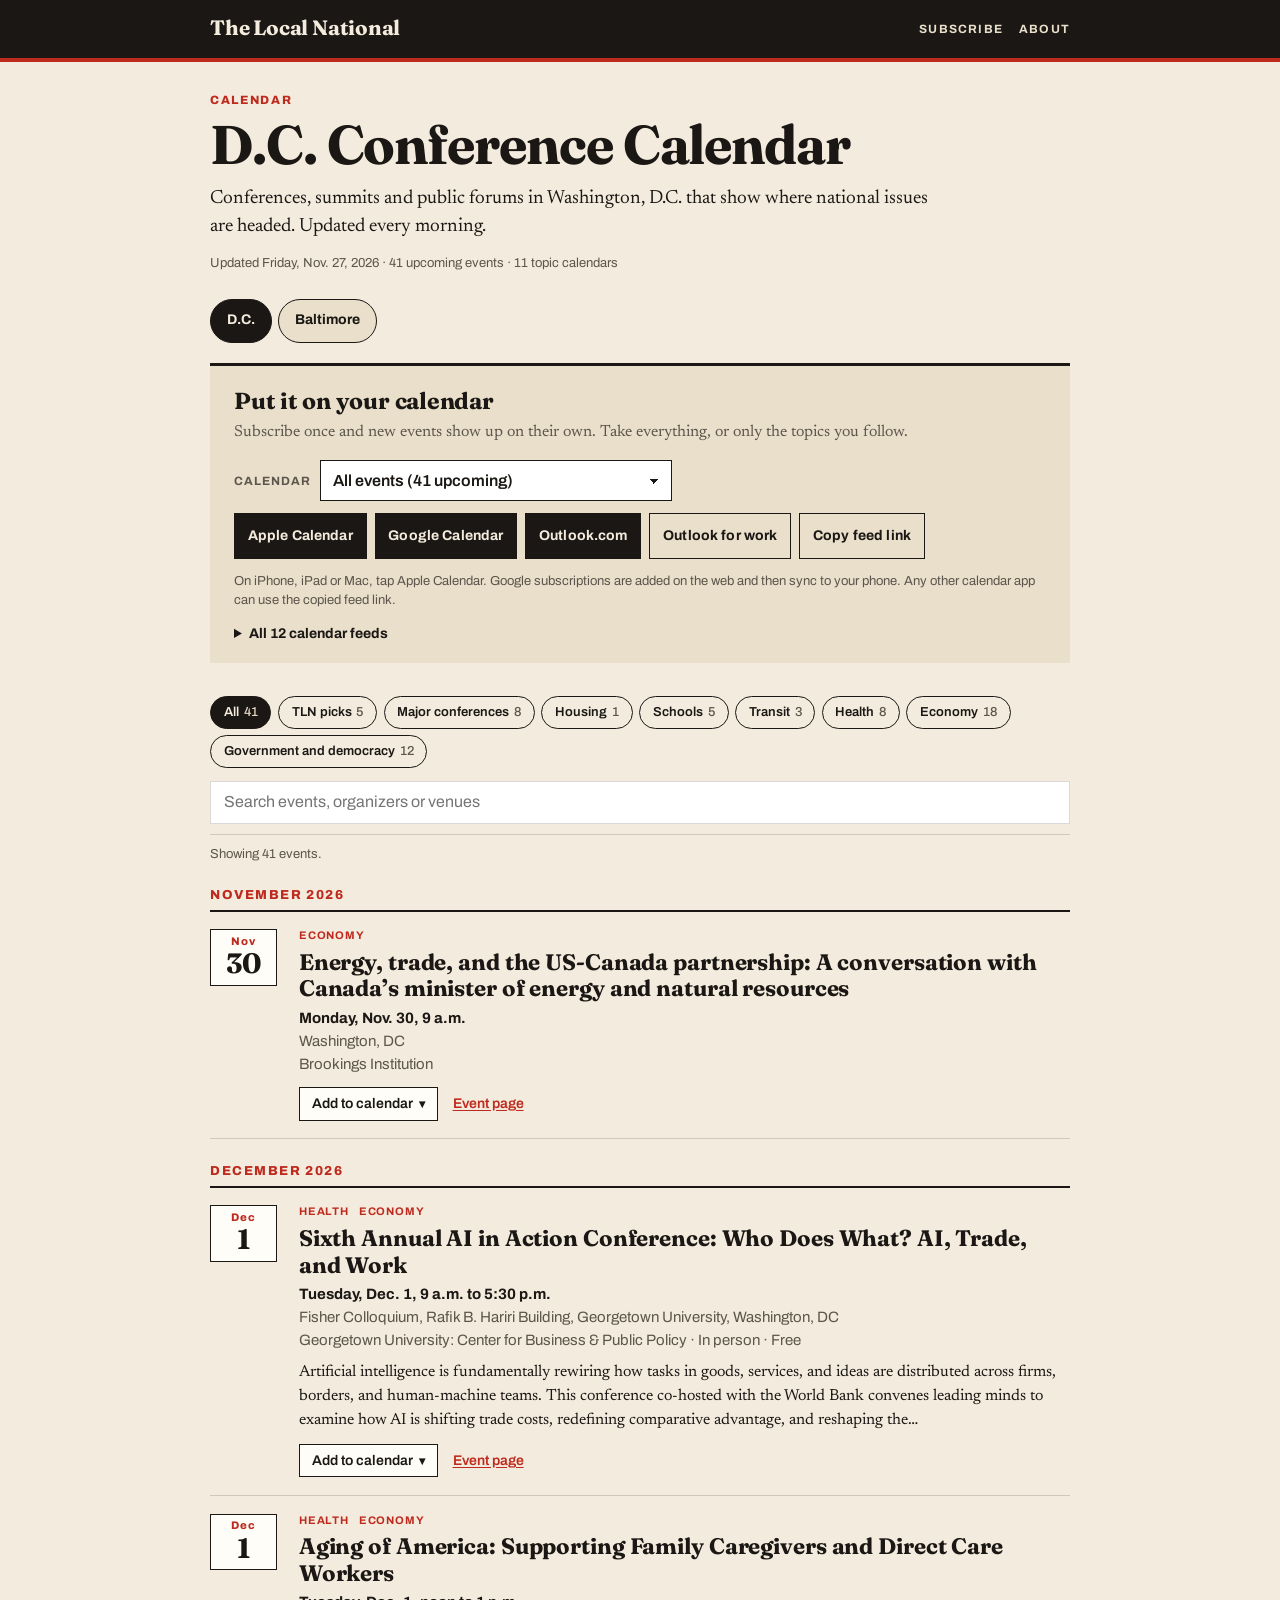
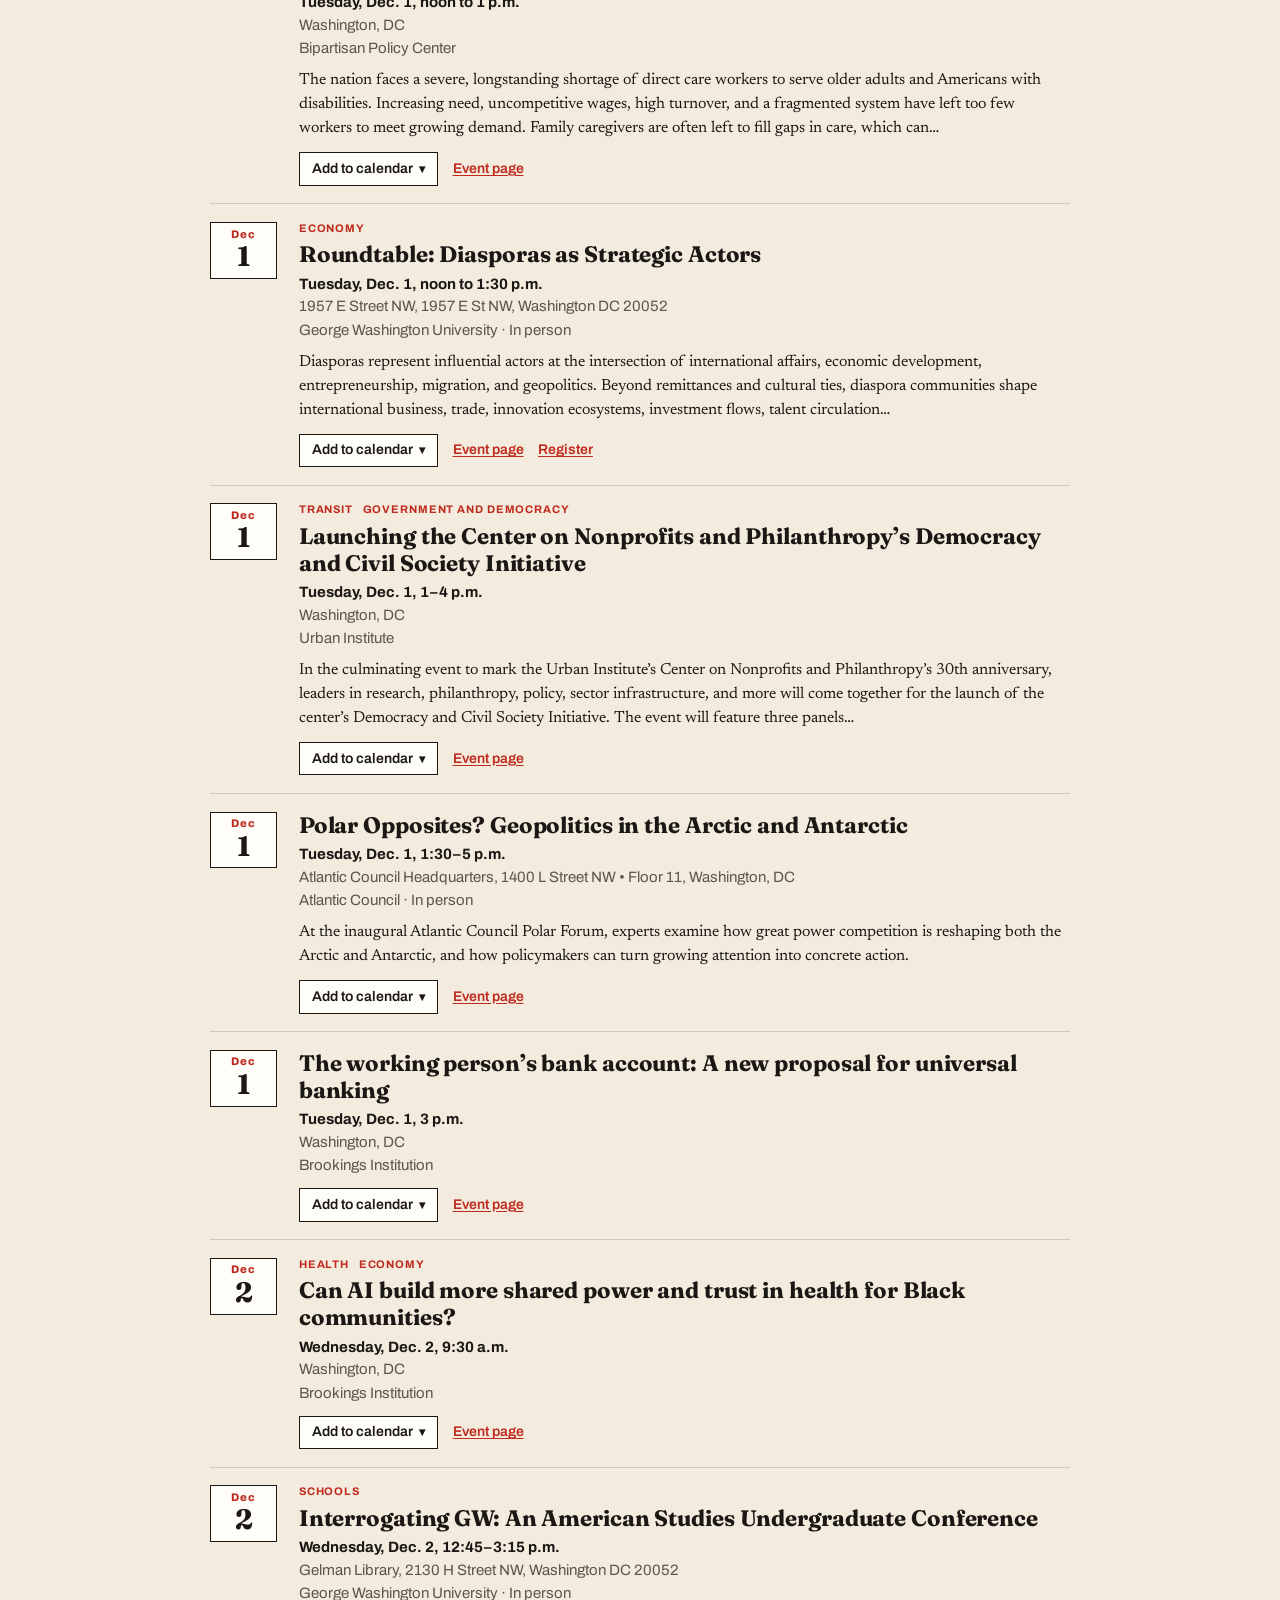
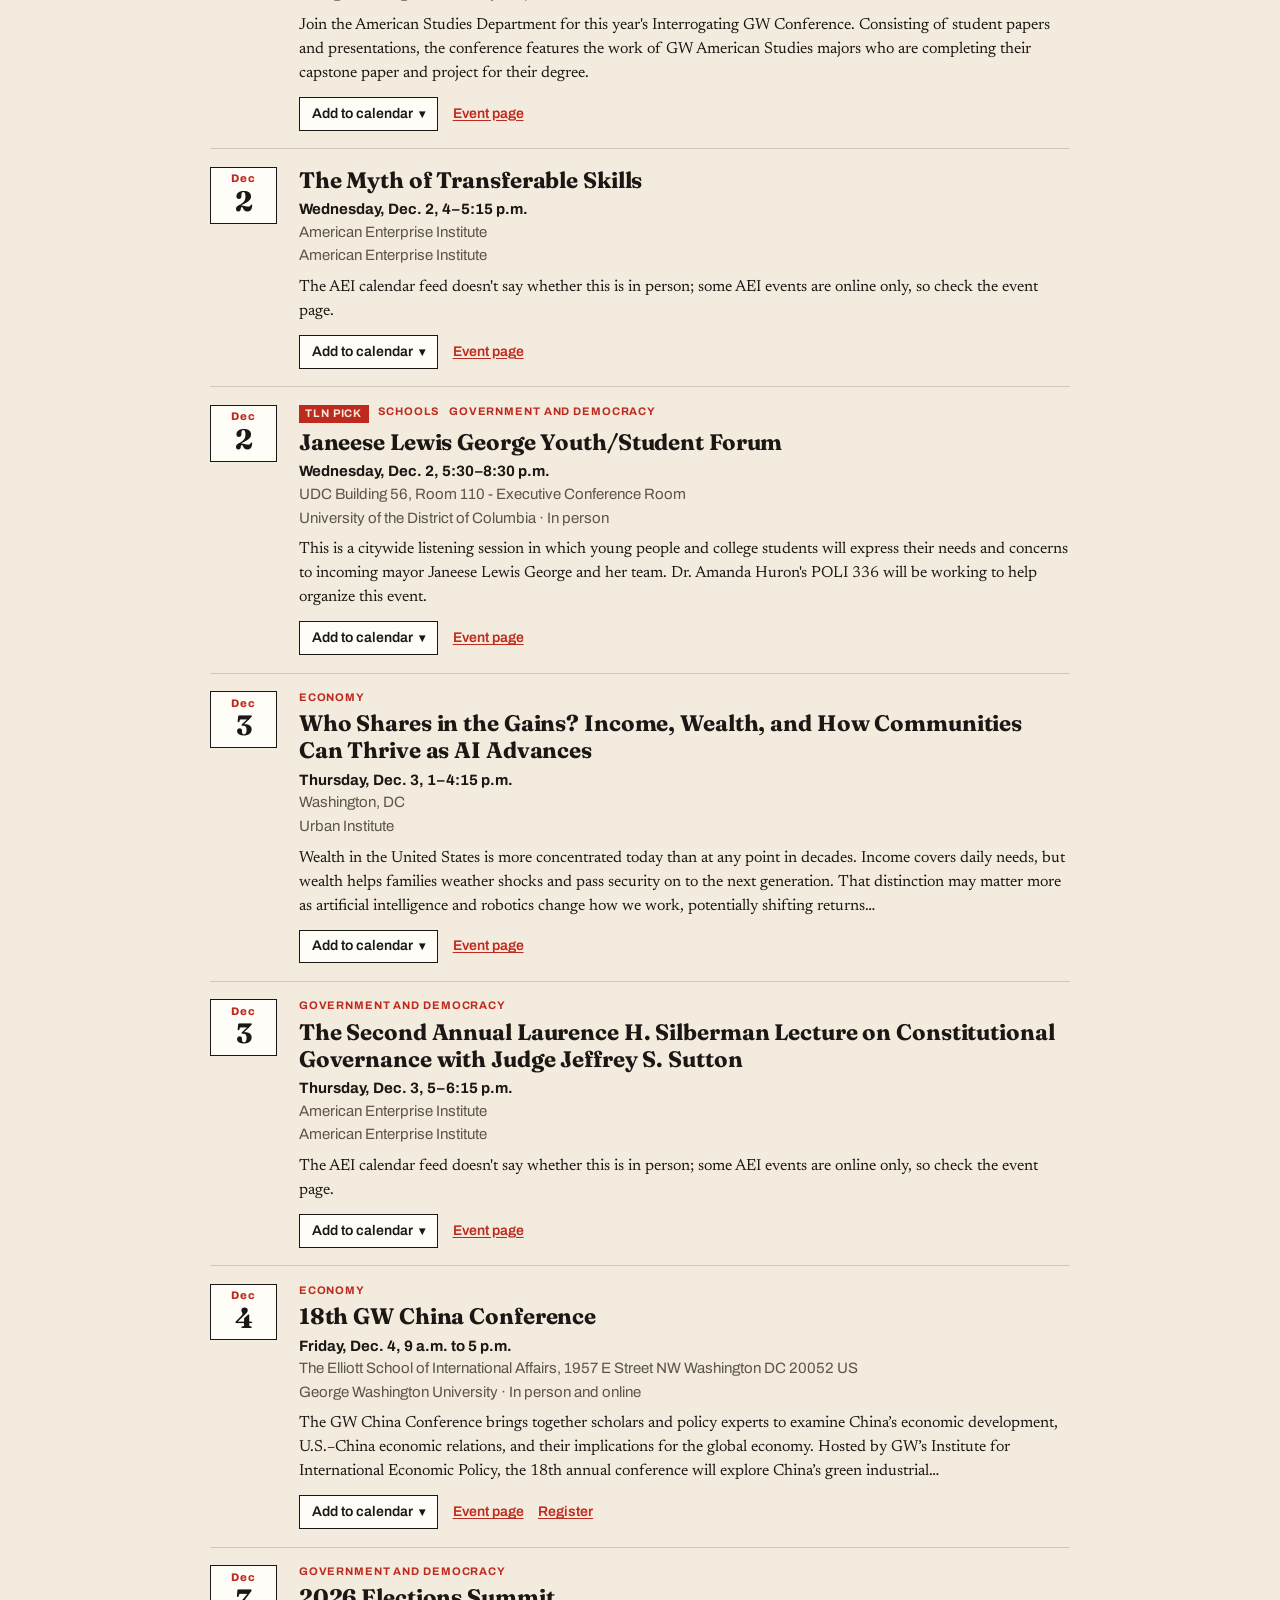
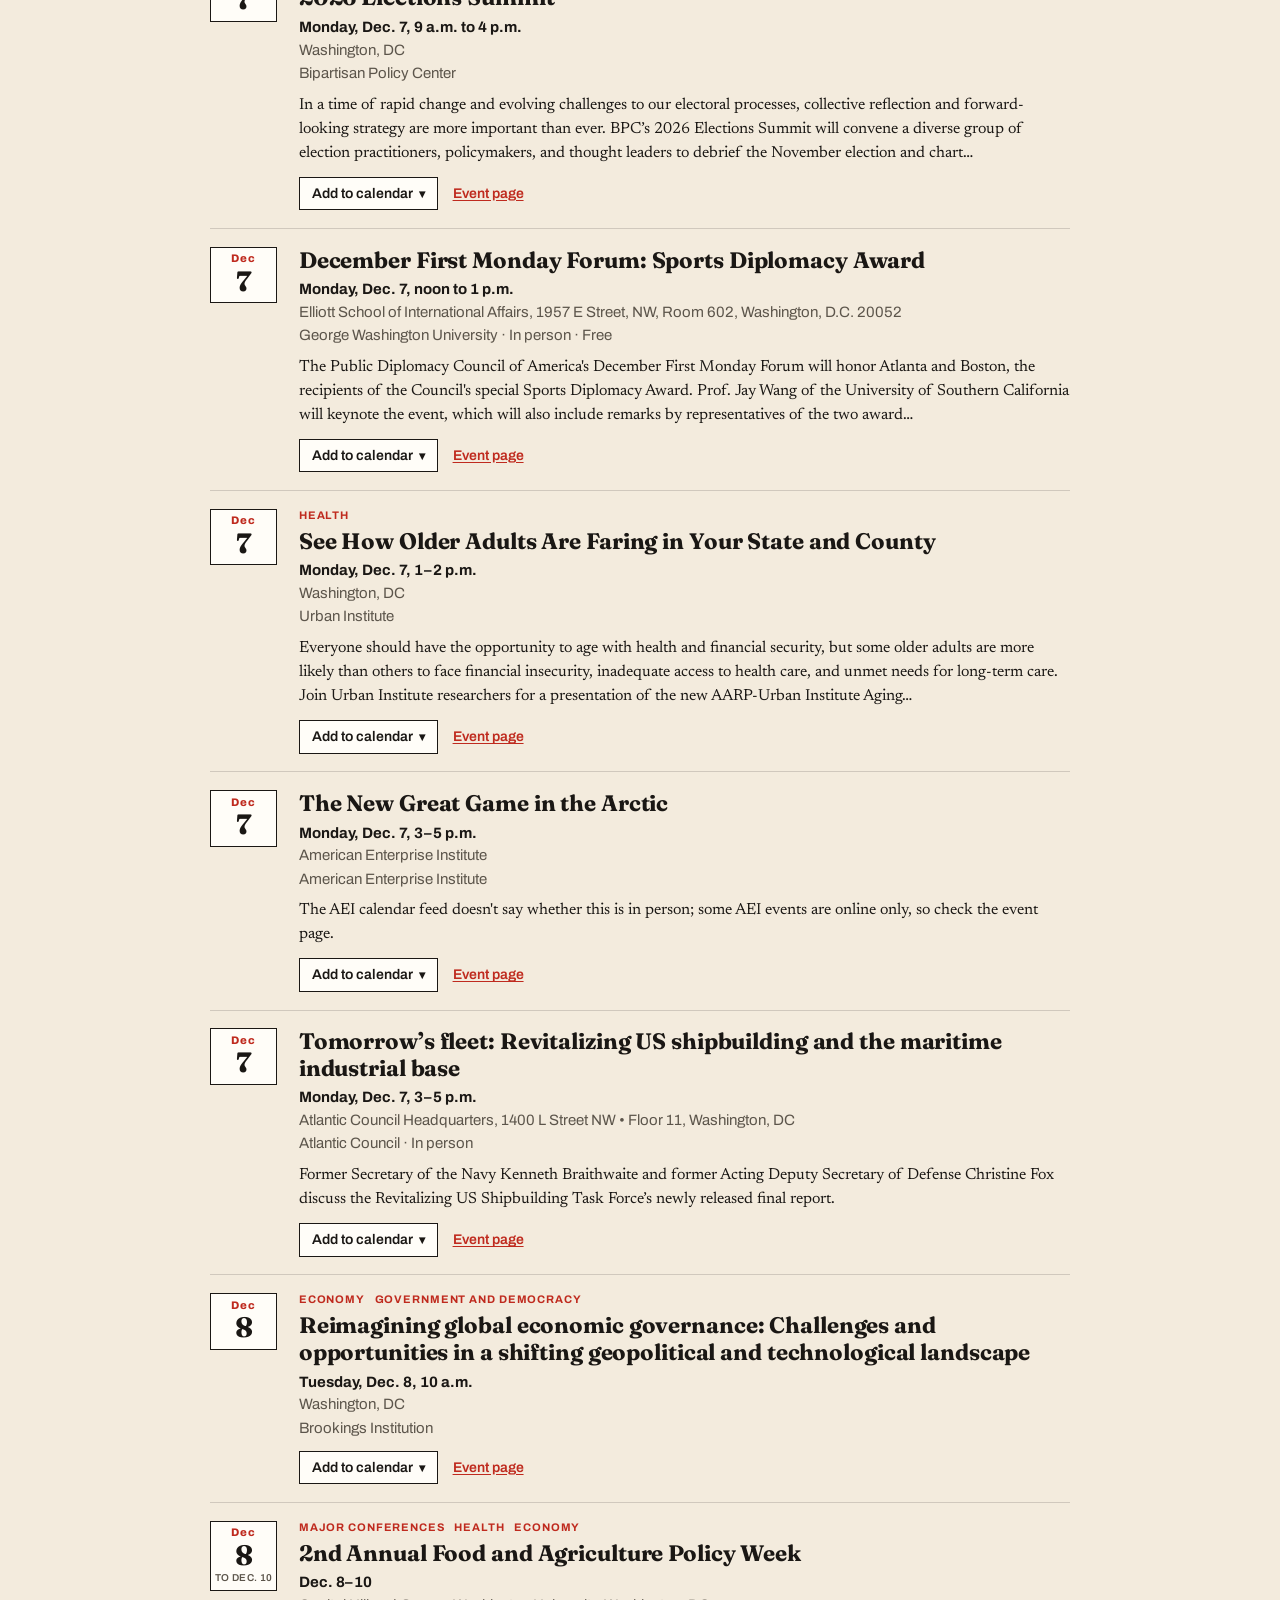
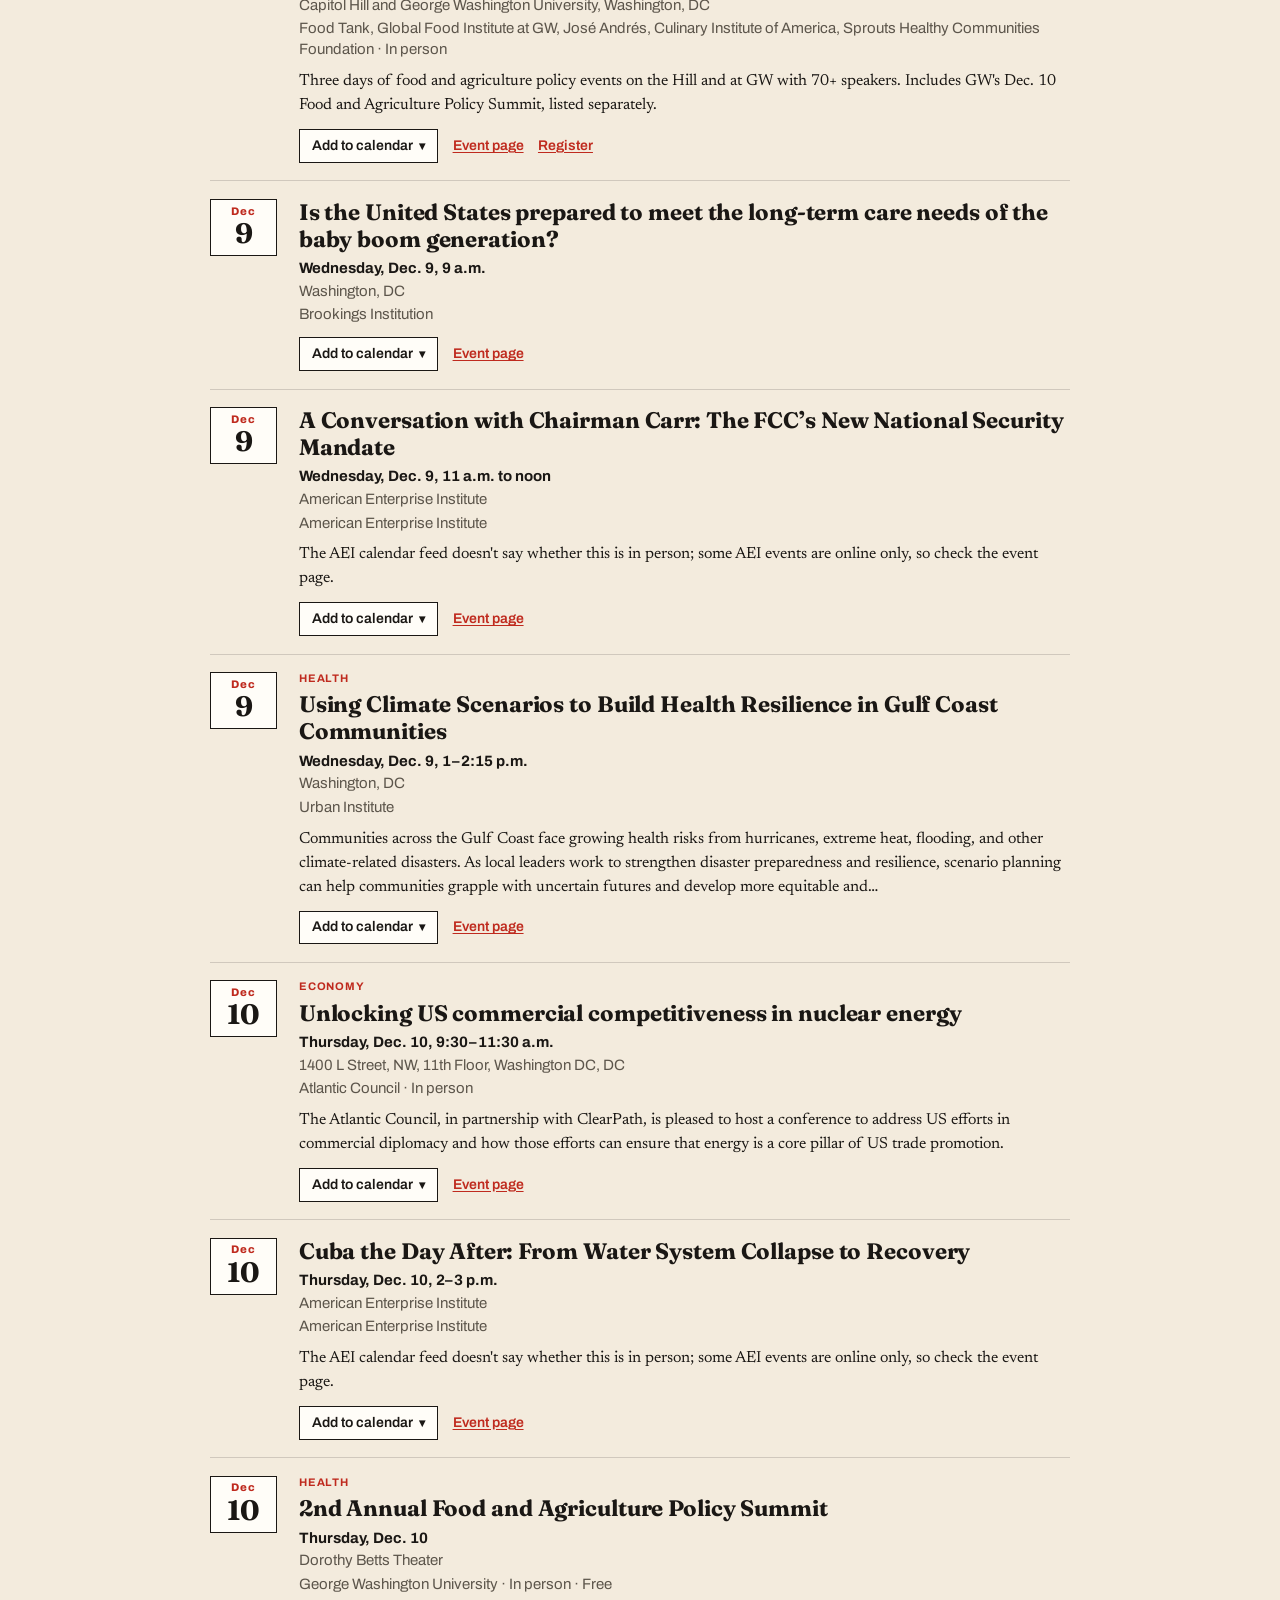
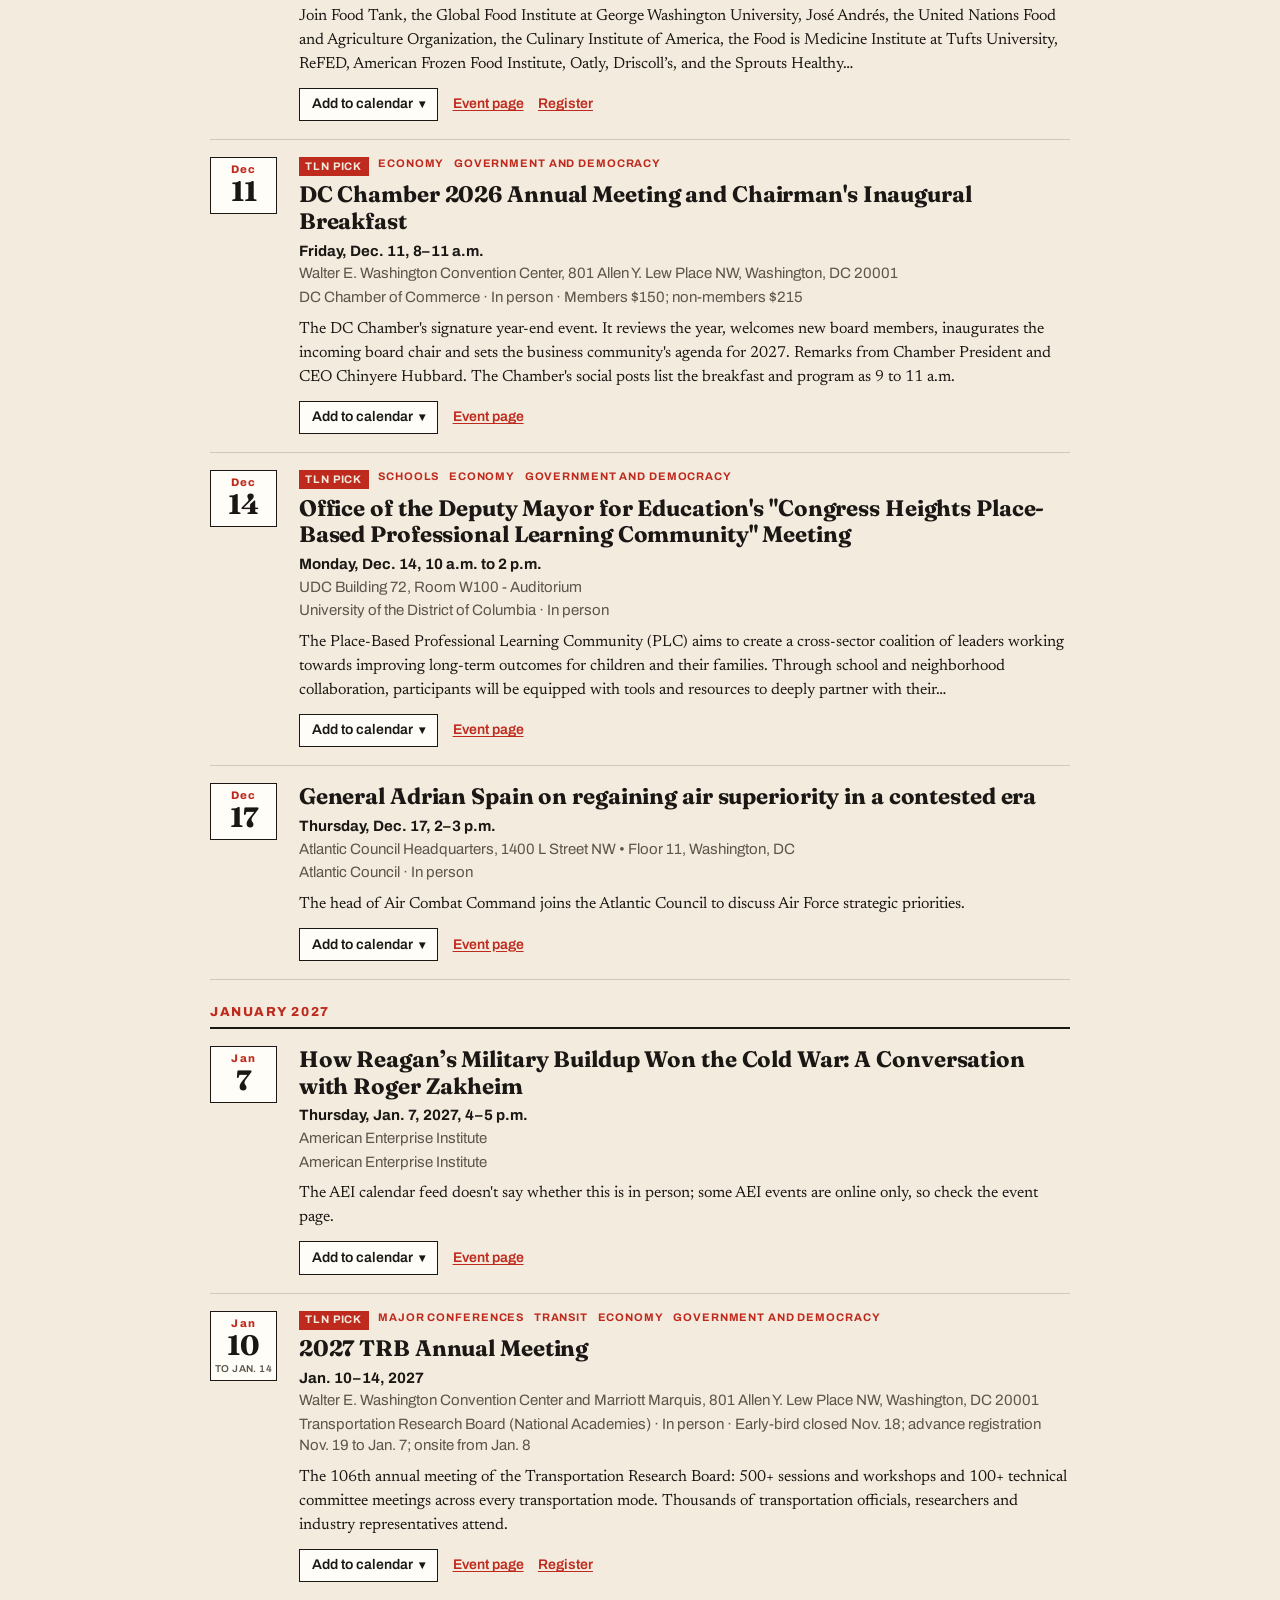
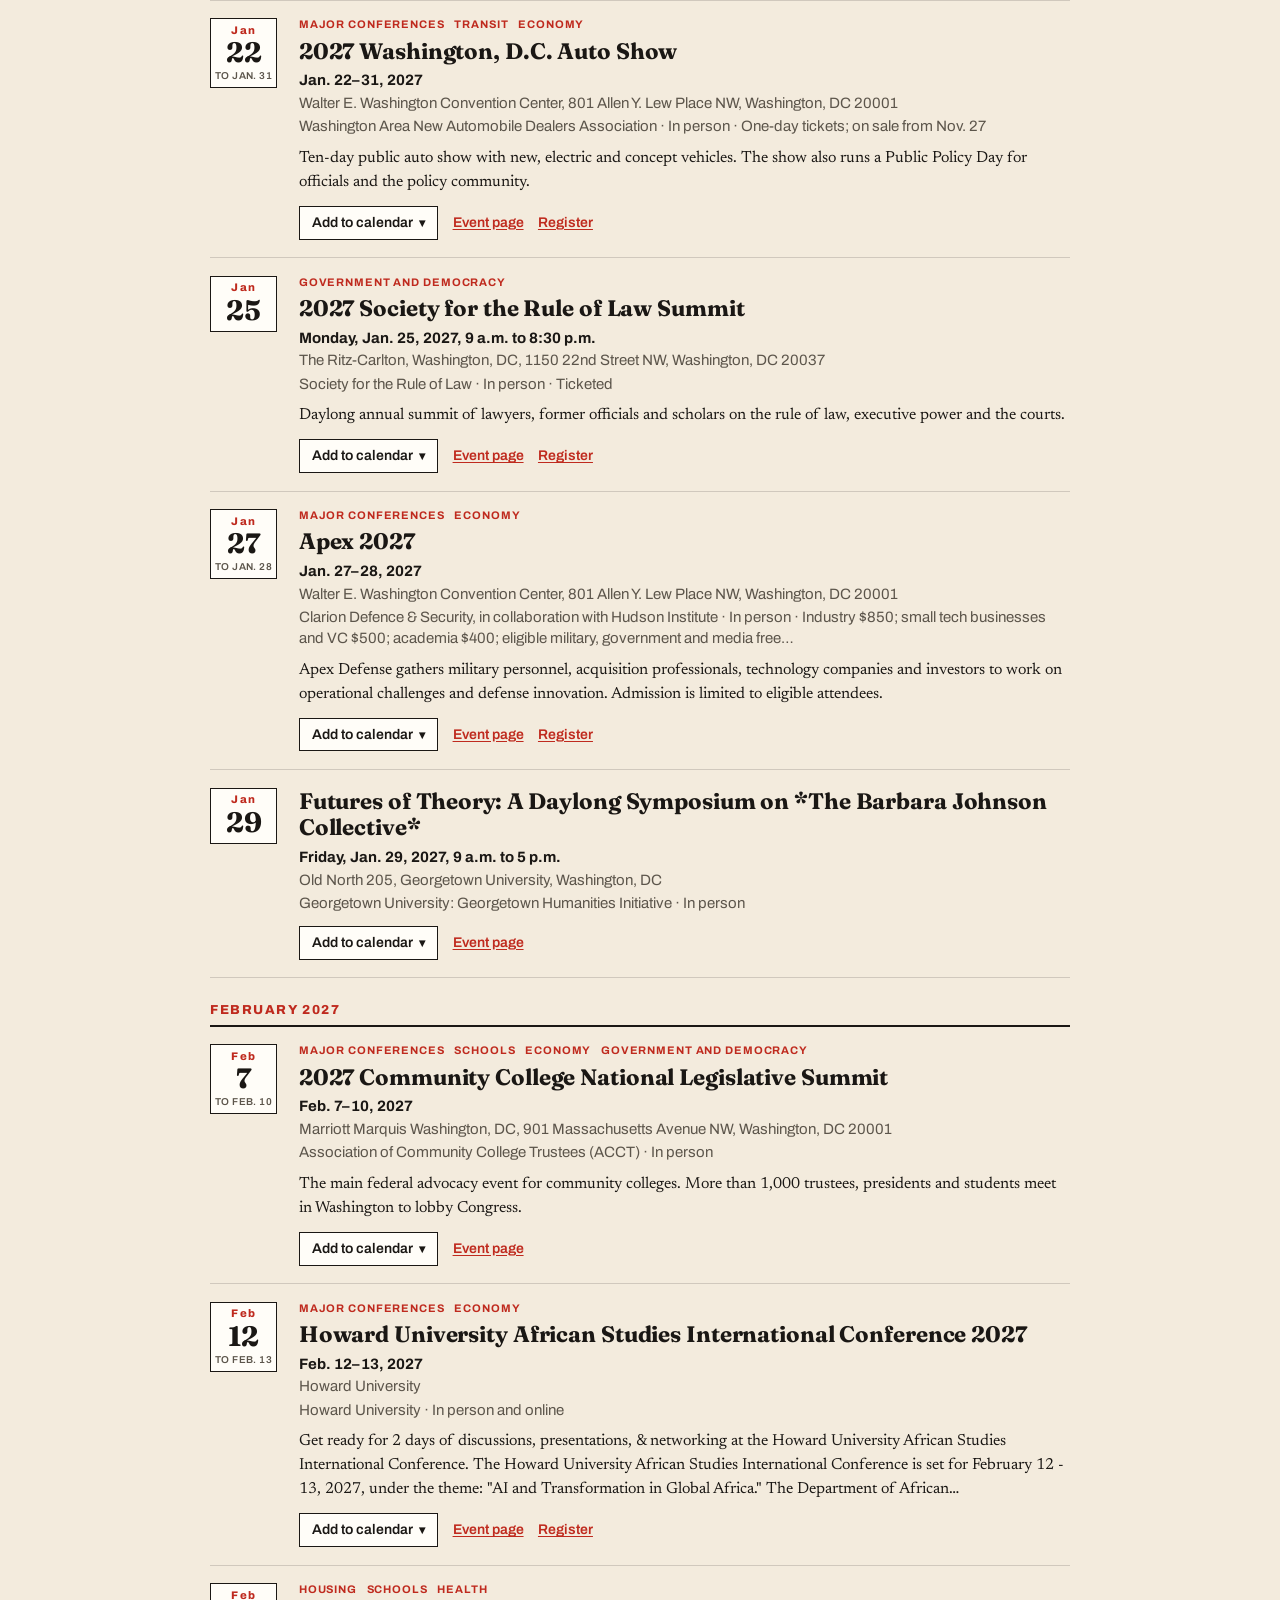
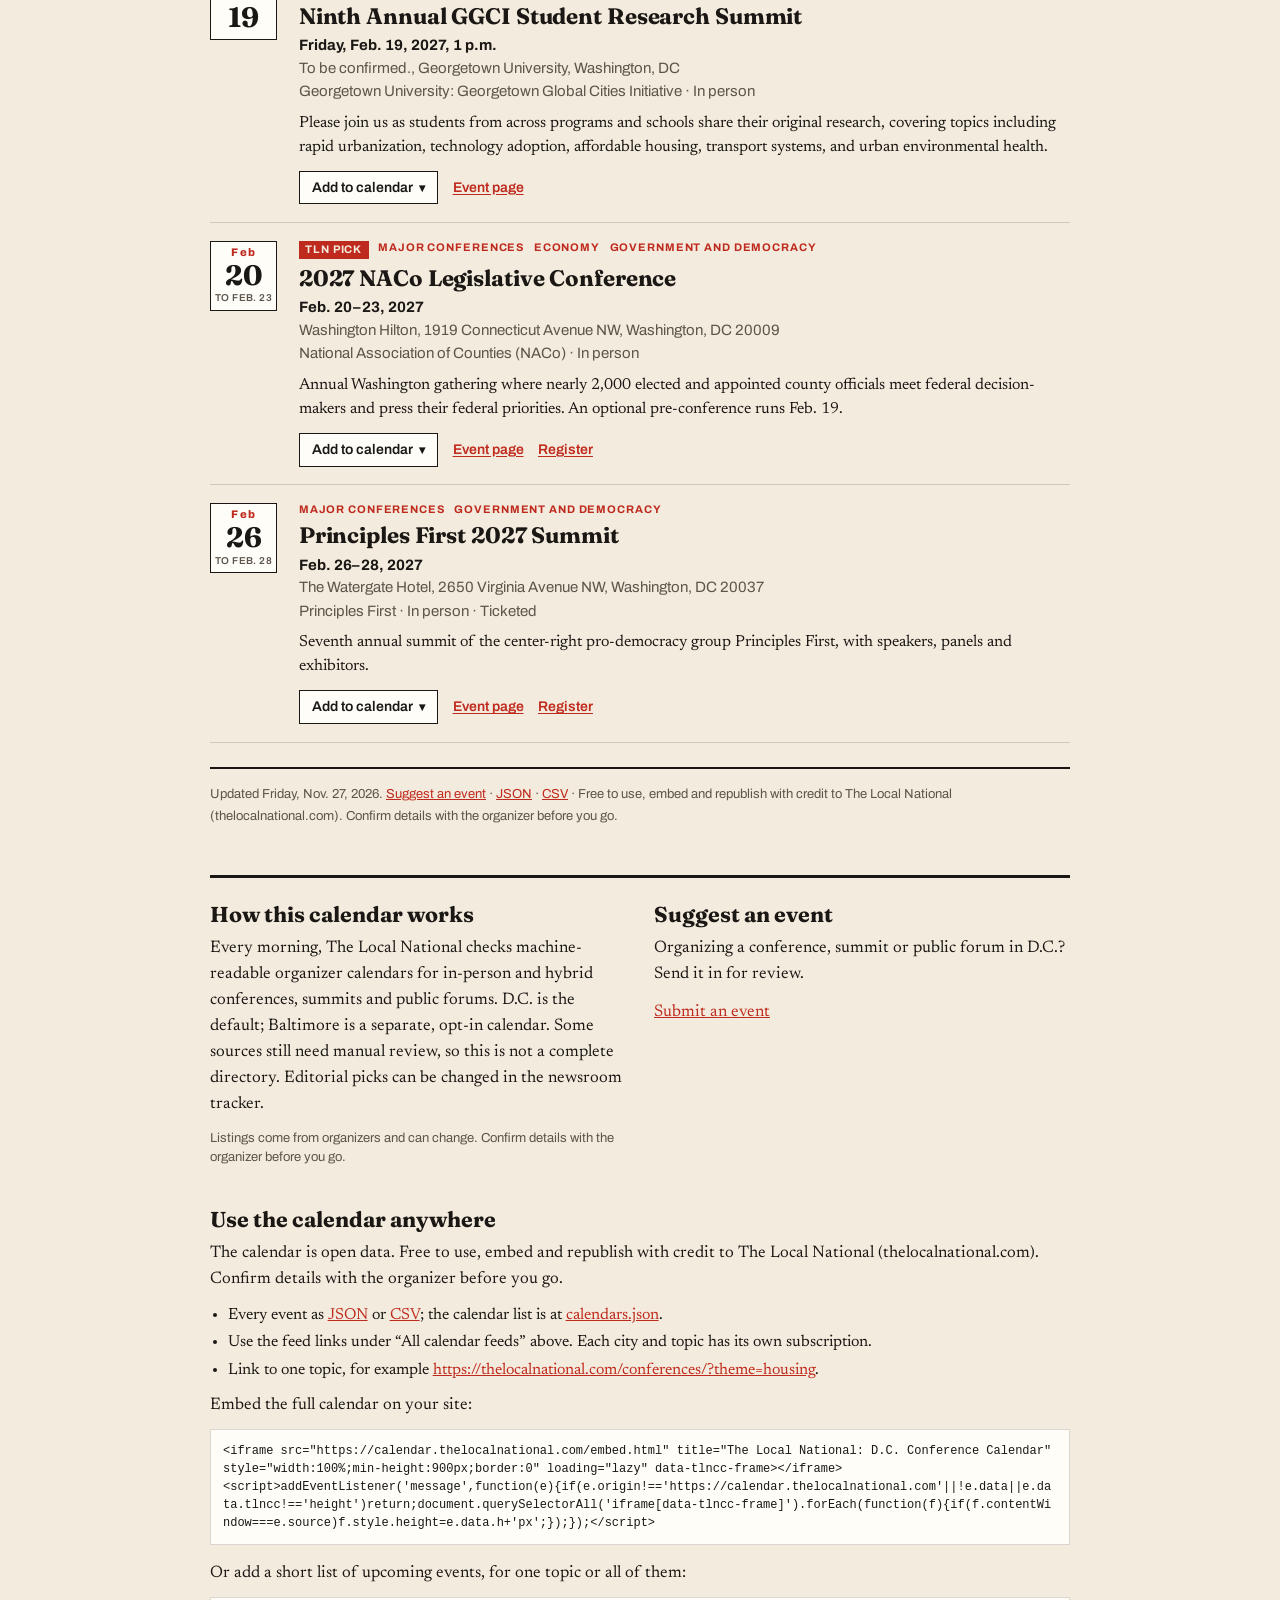
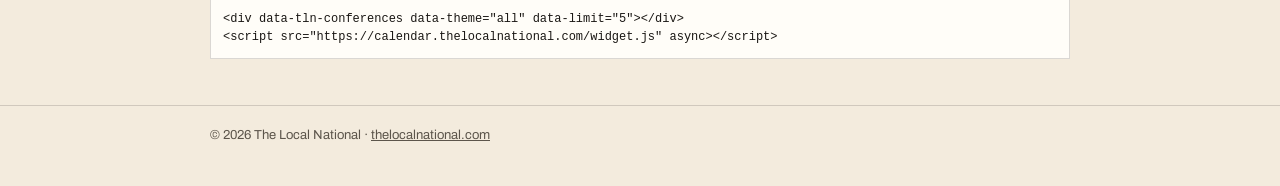
==== commit cfc303f1: "Calendar update for 2026-11-27 (41 events) Co-authored-by: Manus <dev-agent@manus.ai>" ====
--- a/index.html
+++ b/index.html
@@ -19,7 +19,7 @@
 <link rel="stylesheet" href="https://fonts.googleapis.com/css2?family=Archivo:wght@400;500;600;700;800&family=Fraunces:opsz,wght@9..144,600;9..144,700&family=Newsreader:opsz,wght@6..72,400;6..72,500&display=swap">
 <link rel="stylesheet" href="assets/tlncc.css?v=ce4cb1cb">
 <link rel="stylesheet" href="assets/page.css?v=ce4cb1cb">
-<script type="application/ld+json">{"@context":"https://schema.org","@graph":[{"@type":"Event","name":"Energy, trade, and the US-Canada partnership: A conversation with Canada’s minister of energy and natural resources","startDate":"2026-11-30T09:00:00-05:00","endDate":"2026-11-30T11:00:00-05:00","eventStatus":"https://schema.org/EventScheduled","eventAttendanceMode":"https://schema.org/OfflineEventAttendanceMode","location":{"@type":"Place","name":"Washington, DC","address":{"@type":"PostalAddress","addressLocality":"Washington","addressRegion":"DC","addressCountry":"US"}},"organizer":{"@type":"Organization","name":"Brookings Institution"},"url":"https://www.brookings.edu/events/energy-trade-and-the-us-canada-partnership-a-conversation-with-canadas-minister-of-energy-and-natural-resources/"},{"@type":"Event","name":"Sixth Annual AI in Action Conference: Who Does What? AI, Trade, and Work","startDate":"2026-12-01T09:00:00-05:00","endDate":"2026-12-01T17:30:00-05:00","eventStatus":"https://schema.org/EventScheduled","eventAttendanceMode":"https://schema.org/OfflineEventAttendanceMode","location":{"@type":"Place","name":"Fisher Colloquium, Rafik B. Hariri Building","address":{"@type":"PostalAddress","addressLocality":"Washington","addressRegion":"DC","addressCountry":"US","streetAddress":"Georgetown University"}},"organizer":{"@type":"Organization","name":"Georgetown University: Center for Business & Public Policy"},"url":"https://events.georgetown.edu/live/events/43110-sixth-annual-ai-in-action-conference-who-does-what","description":"Artificial intelligence is fundamentally rewiring how tasks in goods, services, and ideas are distributed across firms, borders, and human-machine teams. This conference co-hosted with the World Bank convenes leading minds to examine how AI is shifting trade costs, redefining comparative advantage, and reshaping the…"},{"@type":"Event","name":"Aging of America: Supporting Family Caregivers and Direct Care Workers","startDate":"2026-12-01T12:00:00-05:00","endDate":"2026-12-01T13:00:00-05:00","eventStatus":"https://schema.org/EventScheduled","eventAttendanceMode":"https://schema.org/OfflineEventAttendanceMode","location":{"@type":"Place","name":"Washington, DC","address":{"@type":"PostalAddress","addressLocality":"Washington","addressRegion":"DC","addressCountry":"US"}},"organizer":{"@type":"Organization","name":"Bipartisan Policy Center"},"url":"https://bipartisanpolicy.org/event/aging-of-america-supporting-family-caregivers-and-direct-care-workers/","description":"The nation faces a severe, longstanding shortage of direct care workers to serve older adults and Americans with disabilities. Increasing need, uncompetitive wages, high turnover, and a fragmented system have left too few workers to meet growing demand. Family caregivers are often left to fill gaps in care, which can…"},{"@type":"Event","name":"Launching the Center on Nonprofits and Philanthropy’s Democracy and Civil Society Initiative","startDate":"2026-12-01T13:00:00-05:00","endDate":"2026-12-01T16:00:00-05:00","eventStatus":"https://schema.org/EventScheduled","eventAttendanceMode":"https://schema.org/OfflineEventAttendanceMode","location":{"@type":"Place","name":"Washington, DC","address":{"@type":"PostalAddress","addressLocality":"Washington","addressRegion":"DC","addressCountry":"US"}},"organizer":{"@type":"Organization","name":"Urban Institute"},"url":"https://www.urban.org/events/launching-center-nonprofits-and-philanthropys-democracy-and-civil-society-initiative","description":"In the culminating event to mark the Urban Institute’s Center on Nonprofits and Philanthropy’s 30th anniversary, leaders in research, philanthropy, policy, sector infrastructure, and more will come together for the launch of the center’s Democracy and Civil Society Initiative. The event will feature three panels…"},{"@type":"Event","name":"Polar Opposites? Geopolitics in the Arctic and Antarctic","startDate":"2026-12-01T13:30:00-05:00","endDate":"2026-12-01T17:00:00-05:00","eventStatus":"https://schema.org/EventScheduled","eventAttendanceMode":"https://schema.org/OfflineEventAttendanceMode","location":{"@type":"Place","name":"Atlantic Council Headquarters","address":{"@type":"PostalAddress","addressLocality":"Washington","addressRegion":"DC","addressCountry":"US","streetAddress":"1400 L Street NW • Floor 11"}},"organizer":{"@type":"Organization","name":"Atlantic Council"},"url":"https://www.atlanticcouncil.org/event/polar-opposites-geopolitics-in-the-arctic-and-antarctic/","description":"At the inaugural Atlantic Council Polar Forum, experts examine how great power competition is reshaping both the Arctic and Antarctic, and how policymakers can turn growing attention into concrete action."},{"@type":"Event","name":"The working person’s bank account: A new proposal for universal banking","startDate":"2026-12-01T15:00:00-05:00","endDate":"2026-12-01T17:00:00-05:00","eventStatus":"https://schema.org/EventScheduled","eventAttendanceMode":"https://schema.org/OfflineEventAttendanceMode","location":{"@type":"Place","name":"Washington, DC","address":{"@type":"PostalAddress","addressLocality":"Washington","addressRegion":"DC","addressCountry":"US"}},"organizer":{"@type":"Organization","name":"Brookings Institution"},"url":"https://www.brookings.edu/events/the-working-persons-bank-account-a-new-proposal-for-universal-banking/"},{"@type":"Event","name":"Can AI build more shared power and trust in health for Black communities?","startDate":"2026-12-02T09:30:00-05:00","endDate":"2026-12-02T11:30:00-05:00","eventStatus":"https://schema.org/EventScheduled","eventAttendanceMode":"https://schema.org/OfflineEventAttendanceMode","location":{"@type":"Place","name":"Washington, DC","address":{"@type":"PostalAddress","addressLocality":"Washington","addressRegion":"DC","addressCountry":"US"}},"organizer":{"@type":"Organization","name":"Brookings Institution"},"url":"https://www.brookings.edu/events/can-ai-build-more-shared-power-and-trust-in-health-for-black-communities/"},{"@type":"Event","name":"Interrogating GW: An American Studies Undergraduate Conference","startDate":"2026-12-02T12:45:00-05:00","endDate":"2026-12-02T15:15:00-05:00","eventStatus":"https://schema.org/EventScheduled","eventAttendanceMode":"https://schema.org/OfflineEventAttendanceMode","location":{"@type":"Place","name":"Gelman Library","address":{"@type":"PostalAddress","addressLocality":"Washington","addressRegion":"DC","addressCountry":"US","streetAddress":"2130 H Street NW"}},"organizer":{"@type":"Organization","name":"George Washington University"},"url":"https://calendar.gwu.edu/event/interrogating-gw-an-american-studies-undergraduate-conference","description":"Join the American Studies Department for this year's Interrogating GW Conference. Consisting of student papers and presentations, the conference features the work of GW American Studies majors who are completing their capstone paper and project for their degree."},{"@type":"Event","name":"The Myth of Transferable Skills","startDate":"2026-12-02T16:00:00-05:00","endDate":"2026-12-02T17:15:00-05:00","eventStatus":"https://schema.org/EventScheduled","eventAttendanceMode":"https://schema.org/OfflineEventAttendanceMode","location":{"@type":"Place","name":"American Enterprise Institute","address":{"@type":"PostalAddress","addressLocality":"Washington","addressRegion":"DC","addressCountry":"US"}},"organizer":{"@type":"Organization","name":"American Enterprise Institute"},"url":"https://www.aei.org/events/the-myth-of-transferable-skills/","description":"The AEI calendar feed doesn't say whether this is in person; some AEI events are online only, so check the event page."},{"@type":"Event","name":"Janeese Lewis George Youth/Student Forum","startDate":"2026-12-02T17:30:00-05:00","endDate":"2026-12-02T20:30:00-05:00","eventStatus":"https://schema.org/EventScheduled","eventAttendanceMode":"https://schema.org/OfflineEventAttendanceMode","location":{"@type":"Place","name":"UDC Building 56, Room 110 - Executive Conference Room","address":{"@type":"PostalAddress","addressLocality":"Washington","addressRegion":"DC","addressCountry":"US"}},"organizer":{"@type":"Organization","name":"University of the District of Columbia"},"url":"https://www.udc.edu/events/","description":"This is a citywide listening session in which young people and college students will express their needs and concerns to incoming mayor Janeese Lewis George and her team. Dr. Amanda Huron's POLI 336 will be working to help organize this event."},{"@type":"Event","name":"Who Shares in the Gains? Income, Wealth, and How Communities Can Thrive as AI Advances","startDate":"2026-12-03T13:00:00-05:00","endDate":"2026-12-03T16:15:00-05:00","eventStatus":"https://schema.org/EventScheduled","eventAttendanceMode":"https://schema.org/OfflineEventAttendanceMode","location":{"@type":"Place","name":"Washington, DC","address":{"@type":"PostalAddress","addressLocality":"Washington","addressRegion":"DC","addressCountry":"US"}},"organizer":{"@type":"Organization","name":"Urban Institute"},"url":"https://www.urban.org/events/who-shares-gains-income-wealth-and-how-communities-can-thrive-ai-advances","description":"Wealth in the United States is more concentrated today than at any point in decades. Income covers daily needs, but wealth helps families weather shocks and pass security on to the next generation. That distinction may matter more as artificial intelligence and robotics change how we work, potentially shifting returns…"},{"@type":"Event","name":"The Second Annual Laurence H. Silberman Lecture on Constitutional Governance with Judge Jeffrey S. Sutton","startDate":"2026-12-03T17:00:00-05:00","endDate":"2026-12-03T18:15:00-05:00","eventStatus":"https://schema.org/EventScheduled","eventAttendanceMode":"https://schema.org/OfflineEventAttendanceMode","location":{"@type":"Place","name":"American Enterprise Institute","address":{"@type":"PostalAddress","addressLocality":"Washington","addressRegion":"DC","addressCountry":"US"}},"organizer":{"@type":"Organization","name":"American Enterprise Institute"},"url":"https://www.aei.org/events/the-second-annual-laurence-h-silberman-lecture-on-constitutional-governance-with-judge-jeffrey-s-sutton/","description":"The AEI calendar feed doesn't say whether this is in person; some AEI events are online only, so check the event page."},{"@type":"Event","name":"18th GW China Conference","startDate":"2026-12-04T09:00:00-05:00","endDate":"2026-12-04T17:00:00-05:00","eventStatus":"https://schema.org/EventScheduled","eventAttendanceMode":"https://schema.org/MixedEventAttendanceMode","location":{"@type":"Place","name":"The Elliott School of International Affairs","address":{"@type":"PostalAddress","addressLocality":"Washington","addressRegion":"DC","addressCountry":"US","streetAddress":"1957 E Street NW Washington DC 20052 US"}},"organizer":{"@type":"Organization","name":"George Washington University"},"url":"https://calendar.gwu.edu/event/18th-gw-china-conference","description":"The GW China Conference brings together scholars and policy experts to examine China’s economic development, U.S.–China economic relations, and their implications for the global economy. Hosted by GW’s Institute for International Economic Policy, the 18th annual conference will explore China’s green industrial…"},{"@type":"Event","name":"2026 Elections Summit","startDate":"2026-12-07T09:00:00-05:00","endDate":"2026-12-07T16:00:00-05:00","eventStatus":"https://schema.org/EventScheduled","eventAttendanceMode":"https://schema.org/OfflineEventAttendanceMode","location":{"@type":"Place","name":"Washington, DC","address":{"@type":"PostalAddress","addressLocality":"Washington","addressRegion":"DC","addressCountry":"US"}},"organizer":{"@type":"Organization","name":"Bipartisan Policy Center"},"url":"https://bipartisanpolicy.org/event/2026-elections-summit/","description":"In a time of rapid change and evolving challenges to our electoral processes, collective reflection and forward-looking strategy are more important than ever. BPC’s 2026 Elections Summit will convene a diverse group of election practitioners, policymakers, and thought leaders to debrief the November election and chart…"},{"@type":"Event","name":"December First Monday Forum: Sports Diplomacy Award","startDate":"2026-12-07T12:00:00-05:00","endDate":"2026-12-07T13:00:00-05:00","eventStatus":"https://schema.org/EventScheduled","eventAttendanceMode":"https://schema.org/OfflineEventAttendanceMode","location":{"@type":"Place","name":"Elliott School of International Affairs","address":{"@type":"PostalAddress","addressLocality":"Washington","addressRegion":"DC","addressCountry":"US","streetAddress":"1957 E Street, NW, Room 602"}},"organizer":{"@type":"Organization","name":"George Washington University"},"url":"https://calendar.gwu.edu/event/december-first-monday-forum-sports-diplomacy-award","description":"The Public Diplomacy Council of America's December First Monday Forum will honor Atlanta and Boston, the recipients of the Council's special Sports Diplomacy Award. Prof. Jay Wang of the University of Southern California will keynote the event, which will also include remarks by representatives of the two award…"},{"@type":"Event","name":"See How Older Adults Are Faring in Your State and County","startDate":"2026-12-07T13:00:00-05:00","endDate":"2026-12-07T14:00:00-05:00","eventStatus":"https://schema.org/EventScheduled","eventAttendanceMode":"https://schema.org/OfflineEventAttendanceMode","location":{"@type":"Place","name":"Washington, DC","address":{"@type":"PostalAddress","addressLocality":"Washington","addressRegion":"DC","addressCountry":"US"}},"organizer":{"@type":"Organization","name":"Urban Institute"},"url":"https://www.urban.org/events/see-how-older-adults-are-faring-your-state-and-county","description":"Everyone should have the opportunity to age with health and financial security, but some older adults are more likely than others to face financial insecurity, inadequate access to health care, and unmet needs for long-term care. Join Urban Institute researchers for a presentation of the new AARP-Urban Institute Aging…"},{"@type":"Event","name":"The New Great Game in the Arctic","startDate":"2026-12-07T15:00:00-05:00","endDate":"2026-12-07T17:00:00-05:00","eventStatus":"https://schema.org/EventScheduled","eventAttendanceMode":"https://schema.org/OfflineEventAttendanceMode","location":{"@type":"Place","name":"American Enterprise Institute","address":{"@type":"PostalAddress","addressLocality":"Washington","addressRegion":"DC","addressCountry":"US"}},"organizer":{"@type":"Organization","name":"American Enterprise Institute"},"url":"https://www.aei.org/events/the-new-great-game-in-the-arctic/","description":"The AEI calendar feed doesn't say whether this is in person; some AEI events are online only, so check the event page."},{"@type":"Event","name":"Tomorrow’s fleet: Revitalizing US shipbuilding and the maritime industrial base","startDate":"2026-12-07T15:00:00-05:00","endDate":"2026-12-07T17:00:00-05:00","eventStatus":"https://schema.org/EventScheduled","eventAttendanceMode":"https://schema.org/OfflineEventAttendanceMode","location":{"@type":"Place","name":"Atlantic Council Headquarters","address":{"@type":"PostalAddress","addressLocality":"Washington","addressRegion":"DC","addressCountry":"US","streetAddress":"1400 L Street NW • Floor 11"}},"organizer":{"@type":"Organization","name":"Atlantic Council"},"url":"https://www.atlanticcouncil.org/event/tomorrows-fleet-revitalizing-us-shipbuilding-and-the-maritime-industrial-base/","description":"Former Secretary of the Navy Kenneth Braithwaite and former Acting Deputy Secretary of Defense Christine Fox discuss the Revitalizing US Shipbuilding Task Force’s newly released final report."},{"@type":"Event","name":"Reimagining global economic governance: Challenges and opportunities in a shifting geopolitical and technological landscape","startDate":"2026-12-08T10:00:00-05:00","endDate":"2026-12-08T12:00:00-05:00","eventStatus":"https://schema.org/EventScheduled","eventAttendanceMode":"https://schema.org/OfflineEventAttendanceMode","location":{"@type":"Place","name":"Washington, DC","address":{"@type":"PostalAddress","addressLocality":"Washington","addressRegion":"DC","addressCountry":"US"}},"organizer":{"@type":"Organization","name":"Brookings Institution"},"url":"https://www.brookings.edu/events/reimagining-global-economic-governance-challenges-and-opportunities-in-a-shifting-geopolitical-and-technological-landscape/"},{"@type":"Event","name":"2nd Annual Food and Agriculture Policy Week","startDate":"2026-12-08","endDate":"2026-12-10","eventStatus":"https://schema.org/EventScheduled","eventAttendanceMode":"https://schema.org/OfflineEventAttendanceMode","location":{"@type":"Place","name":"Capitol Hill and George Washington University","address":{"@type":"PostalAddress","addressLocality":"Washington","addressRegion":"DC","addressCountry":"US","streetAddress":"Washington, DC"}},"organizer":{"@type":"Organization","name":"Food Tank, Global Food Institute at GW, José Andrés, Culinary Institute of America, Sprouts Healthy Communities Foundation"},"url":"https://foodtank.com/event/2nd-annual-food-agriculture-policy-week-full-series/","description":"Three days of food and agriculture policy events on the Hill and at GW with 70+ speakers. Includes GW's Dec. 10 Food and Agriculture Policy Summit, listed separately."},{"@type":"Event","name":"Is the United States prepared to meet the long-term care needs of the baby boom generation?","startDate":"2026-12-09T09:00:00-05:00","endDate":"2026-12-09T11:00:00-05:00","eventStatus":"https://schema.org/EventScheduled","eventAttendanceMode":"https://schema.org/OfflineEventAttendanceMode","location":{"@type":"Place","name":"Washington, DC","address":{"@type":"PostalAddress","addressLocality":"Washington","addressRegion":"DC","addressCountry":"US"}},"organizer":{"@type":"Organization","name":"Brookings Institution"},"url":"https://www.brookings.edu/events/is-the-united-states-prepared-to-meet-the-long-term-care-needs-of-the-baby-boom-generation/"},{"@type":"Event","name":"A Conversation with Chairman Carr: The FCC’s New National Security Mandate","startDate":"2026-12-09T11:00:00-05:00","endDate":"2026-12-09T12:00:00-05:00","eventStatus":"https://schema.org/EventScheduled","eventAttendanceMode":"https://schema.org/OfflineEventAttendanceMode","location":{"@type":"Place","name":"American Enterprise Institute","address":{"@type":"PostalAddress","addressLocality":"Washington","addressRegion":"DC","addressCountry":"US"}},"organizer":{"@type":"Organization","name":"American Enterprise Institute"},"url":"https://www.aei.org/events/a-conversation-with-chairman-carr-the-fccs-new-national-security-mandate/","description":"The AEI calendar feed doesn't say whether this is in person; some AEI events are online only, so check the event page."},{"@type":"Event","name":"Using Climate Scenarios to Build Health Resilience in Gulf Coast Communities","startDate":"2026-12-09T13:00:00-05:00","endDate":"2026-12-09T14:15:00-05:00","eventStatus":"https://schema.org/EventScheduled","eventAttendanceMode":"https://schema.org/OfflineEventAttendanceMode","location":{"@type":"Place","name":"Washington, DC","address":{"@type":"PostalAddress","addressLocality":"Washington","addressRegion":"DC","addressCountry":"US"}},"organizer":{"@type":"Organization","name":"Urban Institute"},"url":"https://www.urban.org/events/using-climate-scenarios-build-health-resilience-gulf-coast-communities","description":"Communities across the Gulf Coast face growing health risks from hurricanes, extreme heat, flooding, and other climate-related disasters. As local leaders work to strengthen disaster preparedness and resilience, scenario planning can help communities grapple with uncertain futures and develop more equitable and…"},{"@type":"Event","name":"Unlocking US commercial competitiveness in nuclear energy","startDate":"2026-12-10T09:30:00-05:00","endDate":"2026-12-10T11:30:00-05:00","eventStatus":"https://schema.org/EventScheduled","eventAttendanceMode":"https://schema.org/OfflineEventAttendanceMode","location":{"@type":"Place","name":"1400 L Street, NW","address":{"@type":"PostalAddress","addressLocality":"Washington","addressRegion":"DC","addressCountry":"US","streetAddress":"11th Floor"}},"organizer":{"@type":"Organization","name":"Atlantic Council"},"url":"https://www.atlanticcouncil.org/event/unlocking-us-commercial-competitiveness-in-nuclear-energy/","description":"The Atlantic Council, in partnership with ClearPath, is pleased to host a conference to address US efforts in commercial diplomacy and how those efforts can ensure that energy is a core pillar of US trade promotion."},{"@type":"Event","name":"Cuba the Day After: From Water System Collapse to Recovery","startDate":"2026-12-10T14:00:00-05:00","endDate":"2026-12-10T15:00:00-05:00","eventStatus":"https://schema.org/EventScheduled","eventAttendanceMode":"https://schema.org/OfflineEventAttendanceMode","location":{"@type":"Place","name":"American Enterprise Institute","address":{"@type":"PostalAddress","addressLocality":"Washington","addressRegion":"DC","addressCountry":"US"}},"organizer":{"@type":"Organization","name":"American Enterprise Institute"},"url":"https://www.aei.org/events/cuba-the-day-after-from-water-system-collapse-to-recovery/","description":"The AEI calendar feed doesn't say whether this is in person; some AEI events are online only, so check the event page."},{"@type":"Event","name":"2nd Annual Food and Agriculture Policy Summit","startDate":"2026-12-10","endDate":"2026-12-10","eventStatus":"https://schema.org/EventScheduled","eventAttendanceMode":"https://schema.org/OfflineEventAttendanceMode","location":{"@type":"Place","name":"Dorothy Betts Theater","address":{"@type":"PostalAddress","addressLocality":"Washington","addressRegion":"DC","addressCountry":"US"}},"organizer":{"@type":"Organization","name":"George Washington University"},"url":"https://calendar.gwu.edu/event/2nd-annual-food-and-agriculture-policy-summit","description":"Join Food Tank, the Global Food Institute at George Washington University, José Andrés, the United Nations Food and Agriculture Organization, the Culinary Institute of America, the Food is Medicine Institute at Tufts University, ReFED, American Frozen Food Institute, Oatly, Driscoll’s, and the Sprouts Healthy…"},{"@type":"Event","name":"DC Chamber 2026 Annual Meeting and Chairman's Inaugural Breakfast","startDate":"2026-12-11T08:00:00-05:00","endDate":"2026-12-11T11:00:00-05:00","eventStatus":"https://schema.org/EventScheduled","eventAttendanceMode":"https://schema.org/OfflineEventAttendanceMode","location":{"@type":"Place","name":"Walter E. Washington Convention Center","address":{"@type":"PostalAddress","addressLocality":"Washington","addressRegion":"DC","addressCountry":"US","streetAddress":"801 Allen Y. Lew Place NW"}},"organizer":{"@type":"Organization","name":"DC Chamber of Commerce"},"url":"https://dcchamber.org/events/2026-annual-meeting-and-chairmans-innaugural-breakfast/","description":"The DC Chamber's signature year-end event. It reviews the year, welcomes new board members, inaugurates the incoming board chair and sets the business community's agenda for 2027. Remarks from Chamber President and CEO Chinyere Hubbard. The Chamber's social posts list the breakfast and program as 9 to 11 a.m."},{"@type":"Event","name":"Office of the Deputy Mayor for Education's \"Congress Heights Place-Based Professional Learning Community\" Meeting","startDate":"2026-12-14T10:00:00-05:00","endDate":"2026-12-14T14:00:00-05:00","eventStatus":"https://schema.org/EventScheduled","eventAttendanceMode":"https://schema.org/OfflineEventAttendanceMode","location":{"@type":"Place","name":"UDC Building 72, Room W100 - Auditorium","address":{"@type":"PostalAddress","addressLocality":"Washington","addressRegion":"DC","addressCountry":"US"}},"organizer":{"@type":"Organization","name":"University of the District of Columbia"},"url":"https://www.udc.edu/events/","description":"The Place-Based Professional Learning Community (PLC) aims to create a cross-sector coalition of leaders working towards improving long-term outcomes for children and their families. Through school and neighborhood collaboration, participants will be equipped with tools and resources to deeply partner with their…"},{"@type":"Event","name":"General Adrian Spain on regaining air superiority in a contested era","startDate":"2026-12-17T14:00:00-05:00","endDate":"2026-12-17T15:00:00-05:00","eventStatus":"https://schema.org/EventScheduled","eventAttendanceMode":"https://schema.org/OfflineEventAttendanceMode","location":{"@type":"Place","name":"Atlantic Council Headquarters","address":{"@type":"PostalAddress","addressLocality":"Washington","addressRegion":"DC","addressCountry":"US","streetAddress":"1400 L Street NW • Floor 11"}},"organizer":{"@type":"Organization","name":"Atlantic Council"},"url":"https://www.atlanticcouncil.org/event/general-adrian-spain-on-regaining-air-superiority-in-a-contested-era/","description":"The head of Air Combat Command joins the Atlantic Council to discuss Air Force strategic priorities."},{"@type":"Event","name":"How Reagan’s Military Buildup Won the Cold War: A Conversation with Roger Zakheim","startDate":"2027-01-07T16:00:00-05:00","endDate":"2027-01-07T17:00:00-05:00","eventStatus":"https://schema.org/EventScheduled","eventAttendanceMode":"https://schema.org/OfflineEventAttendanceMode","location":{"@type":"Place","name":"American Enterprise Institute","address":{"@type":"PostalAddress","addressLocality":"Washington","addressRegion":"DC","addressCountry":"US"}},"organizer":{"@type":"Organization","name":"American Enterprise Institute"},"url":"https://www.aei.org/events/how-reagans-military-buildup-won-the-cold-war-a-conversation-with-roger-zakheim/","description":"The AEI calendar feed doesn't say whether this is in person; some AEI events are online only, so check the event page."},{"@type":"Event","name":"2027 TRB Annual Meeting","startDate":"2027-01-10","endDate":"2027-01-14","eventStatus":"https://schema.org/EventScheduled","eventAttendanceMode":"https://schema.org/OfflineEventAttendanceMode","location":{"@type":"Place","name":"Walter E. Washington Convention Center and Marriott Marquis","address":{"@type":"PostalAddress","addressLocality":"Washington","addressRegion":"DC","addressCountry":"US","streetAddress":"801 Allen Y. Lew Place NW"}},"organizer":{"@type":"Organization","name":"Transportation Research Board (National Academies)"},"url":"https://www.nationalacademies.org/events/887","description":"The 106th annual meeting of the Transportation Research Board: 500+ sessions and workshops and 100+ technical committee meetings across every transportation mode. Thousands of transportation officials, researchers and industry representatives attend."},{"@type":"Event","name":"2027 Washington, D.C. Auto Show","startDate":"2027-01-22","endDate":"2027-01-31","eventStatus":"https://schema.org/EventScheduled","eventAttendanceMode":"https://schema.org/OfflineEventAttendanceMode","location":{"@type":"Place","name":"Walter E. Washington Convention Center","address":{"@type":"PostalAddress","addressLocality":"Washington","addressRegion":"DC","addressCountry":"US","streetAddress":"801 Allen Y. Lew Place NW"}},"organizer":{"@type":"Organization","name":"Washington Area New Automobile Dealers Association"},"url":"https://www.washingtonautoshow.com/show-information/","description":"Ten-day public auto show with new, electric and concept vehicles. The show also runs a Public Policy Day for officials and the policy community."},{"@type":"Event","name":"2027 Society for the Rule of Law Summit","startDate":"2027-01-25T09:00:00-05:00","endDate":"2027-01-25T20:30:00-05:00","eventStatus":"https://schema.org/EventScheduled","eventAttendanceMode":"https://schema.org/OfflineEventAttendanceMode","location":{"@type":"Place","name":"The Ritz-Carlton, Washington, DC","address":{"@type":"PostalAddress","addressLocality":"Washington","addressRegion":"DC","addressCountry":"US","streetAddress":"1150 22nd Street NW"}},"organizer":{"@type":"Organization","name":"Society for the Rule of Law"},"url":"https://societyfortheruleoflaw.org/srl-summit-2027/","description":"Daylong annual summit of lawyers, former officials and scholars on the rule of law, executive power and the courts."},{"@type":"Event","name":"Apex 2027","startDate":"2027-01-27","endDate":"2027-01-28","eventStatus":"https://schema.org/EventScheduled","eventAttendanceMode":"https://schema.org/OfflineEventAttendanceMode","location":{"@type":"Place","name":"Walter E. Washington Convention Center","address":{"@type":"PostalAddress","addressLocality":"Washington","addressRegion":"DC","addressCountry":"US","streetAddress":"801 Allen Y. Lew Place NW"}},"organizer":{"@type":"Organization","name":"Clarion Defence & Security, in collaboration with Hudson Institute"},"url":"https://eventsdc.com/events/apex-2027","description":"Apex Defense gathers military personnel, acquisition professionals, technology companies and investors to work on operational challenges and defense innovation. Admission is limited to eligible attendees."},{"@type":"Event","name":"Futures of Theory: A Daylong Symposium on *The Barbara Johnson Collective*","startDate":"2027-01-29T09:00:00-05:00","endDate":"2027-01-29T17:00:00-05:00","eventStatus":"https://schema.org/EventScheduled","eventAttendanceMode":"https://schema.org/OfflineEventAttendanceMode","location":{"@type":"Place","name":"Old North 205","address":{"@type":"PostalAddress","addressLocality":"Washington","addressRegion":"DC","addressCountry":"US","streetAddress":"Georgetown University"}},"organizer":{"@type":"Organization","name":"Georgetown University: Georgetown Humanities Initiative"},"url":"https://events.georgetown.edu/live/events/44148-futures-of-theory-a-daylong-symposium-on-the"},{"@type":"Event","name":"2027 Community College National Legislative Summit","startDate":"2027-02-07","endDate":"2027-02-10","eventStatus":"https://schema.org/EventScheduled","eventAttendanceMode":"https://schema.org/OfflineEventAttendanceMode","location":{"@type":"Place","name":"Marriott Marquis Washington, DC","address":{"@type":"PostalAddress","addressLocality":"Washington","addressRegion":"DC","addressCountry":"US","streetAddress":"901 Massachusetts Avenue NW"}},"organizer":{"@type":"Organization","name":"Association of Community College Trustees (ACCT)"},"url":"https://www.acct.org/events/nls","description":"The main federal advocacy event for community colleges. More than 1,000 trustees, presidents and students meet in Washington to lobby Congress."},{"@type":"Event","name":"Howard University African Studies International Conference 2027","startDate":"2027-02-12","endDate":"2027-02-13","eventStatus":"https://schema.org/EventScheduled","eventAttendanceMode":"https://schema.org/MixedEventAttendanceMode","location":{"@type":"Place","name":"Howard University","address":{"@type":"PostalAddress","addressLocality":"Washington","addressRegion":"DC","addressCountry":"US"}},"organizer":{"@type":"Organization","name":"Howard University"},"url":"https://events.howard.edu/event/howard-university-african-studies-international-conference-2027","description":"Get ready for 2 days of discussions, presentations, & networking at the Howard University African Studies International Conference. The Howard University African Studies International Conference is set for February 12 - 13, 2027, under the theme: \"AI and Transformation in Global Africa.\" The Department of African…"},{"@type":"Event","name":"Ninth Annual GGCI Student Research Summit","startDate":"2027-02-19T13:00:00-05:00","endDate":"2027-02-19T15:00:00-05:00","eventStatus":"https://schema.org/EventScheduled","eventAttendanceMode":"https://schema.org/OfflineEventAttendanceMode","location":{"@type":"Place","name":"To be confirmed.","address":{"@type":"PostalAddress","addressLocality":"Washington","addressRegion":"DC","addressCountry":"US","streetAddress":"Georgetown University"}},"organizer":{"@type":"Organization","name":"Georgetown University: Georgetown Global Cities Initiative"},"url":"https://events.georgetown.edu/global-cities/event/41606-ninth-annual-ggci-student-research-summit","description":"Please join us as students from across programs and schools share their original research, covering topics including rapid urbanization, technology adoption, affordable housing, transport systems, and urban environmental health."},{"@type":"Event","name":"2027 NACo Legislative Conference","startDate":"2027-02-20","endDate":"2027-02-23","eventStatus":"https://schema.org/EventScheduled","eventAttendanceMode":"https://schema.org/OfflineEventAttendanceMode","location":{"@type":"Place","name":"Washington Hilton","address":{"@type":"PostalAddress","addressLocality":"Washington","addressRegion":"DC","addressCountry":"US","streetAddress":"1919 Connecticut Avenue NW"}},"organizer":{"@type":"Organization","name":"National Association of Counties (NACo)"},"url":"https://www.naco.org/event/2027-naco-legislative-conference","description":"Annual Washington gathering where nearly 2,000 elected and appointed county officials meet federal decision-makers and press their federal priorities. An optional pre-conference runs Feb. 19."},{"@type":"Event","name":"Principles First 2027 Summit","startDate":"2027-02-26","endDate":"2027-02-28","eventStatus":"https://schema.org/EventScheduled","eventAttendanceMode":"https://schema.org/OfflineEventAttendanceMode","location":{"@type":"Place","name":"The Watergate Hotel","address":{"@type":"PostalAddress","addressLocality":"Washington","addressRegion":"DC","addressCountry":"US","streetAddress":"2650 Virginia Avenue NW"}},"organizer":{"@type":"Organization","name":"Principles First"},"url":"https://www.principlesfirst.us/summit/principles-first-2027-summit/","description":"Seventh annual summit of the center-right pro-democracy group Principles First, with speakers, panels and exhibitors."}]}</script>
+<script type="application/ld+json">{"@context":"https://schema.org","@graph":[{"@type":"Event","name":"Energy, trade, and the US-Canada partnership: A conversation with Canada’s minister of energy and natural resources","startDate":"2026-11-30T09:00:00-05:00","endDate":"2026-11-30T11:00:00-05:00","eventStatus":"https://schema.org/EventScheduled","eventAttendanceMode":"https://schema.org/OfflineEventAttendanceMode","location":{"@type":"Place","name":"Washington, DC","address":{"@type":"PostalAddress","addressLocality":"Washington","addressRegion":"DC","addressCountry":"US"}},"organizer":{"@type":"Organization","name":"Brookings Institution"},"url":"https://www.brookings.edu/events/energy-trade-and-the-us-canada-partnership-a-conversation-with-canadas-minister-of-energy-and-natural-resources/"},{"@type":"Event","name":"Sixth Annual AI in Action Conference: Who Does What? AI, Trade, and Work","startDate":"2026-12-01T09:00:00-05:00","endDate":"2026-12-01T17:30:00-05:00","eventStatus":"https://schema.org/EventScheduled","eventAttendanceMode":"https://schema.org/OfflineEventAttendanceMode","location":{"@type":"Place","name":"Fisher Colloquium, Rafik B. Hariri Building","address":{"@type":"PostalAddress","addressLocality":"Washington","addressRegion":"DC","addressCountry":"US","streetAddress":"Georgetown University"}},"organizer":{"@type":"Organization","name":"Georgetown University: Center for Business & Public Policy"},"url":"https://events.georgetown.edu/live/events/43110-sixth-annual-ai-in-action-conference-who-does-what","description":"Artificial intelligence is fundamentally rewiring how tasks in goods, services, and ideas are distributed across firms, borders, and human-machine teams. This conference co-hosted with the World Bank convenes leading minds to examine how AI is shifting trade costs, redefining comparative advantage, and reshaping the…"},{"@type":"Event","name":"Aging of America: Supporting Family Caregivers and Direct Care Workers","startDate":"2026-12-01T12:00:00-05:00","endDate":"2026-12-01T13:00:00-05:00","eventStatus":"https://schema.org/EventScheduled","eventAttendanceMode":"https://schema.org/OfflineEventAttendanceMode","location":{"@type":"Place","name":"Washington, DC","address":{"@type":"PostalAddress","addressLocality":"Washington","addressRegion":"DC","addressCountry":"US"}},"organizer":{"@type":"Organization","name":"Bipartisan Policy Center"},"url":"https://bipartisanpolicy.org/event/aging-of-america-supporting-family-caregivers-and-direct-care-workers/","description":"The nation faces a severe, longstanding shortage of direct care workers to serve older adults and Americans with disabilities. Increasing need, uncompetitive wages, high turnover, and a fragmented system have left too few workers to meet growing demand. Family caregivers are often left to fill gaps in care, which can…"},{"@type":"Event","name":"Roundtable: Diasporas as Strategic Actors","startDate":"2026-12-01T12:00:00-05:00","endDate":"2026-12-01T13:30:00-05:00","eventStatus":"https://schema.org/EventScheduled","eventAttendanceMode":"https://schema.org/OfflineEventAttendanceMode","location":{"@type":"Place","name":"1957 E Street NW","address":{"@type":"PostalAddress","addressLocality":"Washington","addressRegion":"DC","addressCountry":"US","streetAddress":"1957 E St NW"}},"organizer":{"@type":"Organization","name":"George Washington University"},"url":"https://calendar.gwu.edu/event/roundtable-diasporas-as-strategic-actors","description":"Diasporas represent influential actors at the intersection of international affairs, economic development, entrepreneurship, migration, and geopolitics. Beyond remittances and cultural ties, diaspora communities shape international business, trade, innovation ecosystems, investment flows, talent circulation…"},{"@type":"Event","name":"Launching the Center on Nonprofits and Philanthropy’s Democracy and Civil Society Initiative","startDate":"2026-12-01T13:00:00-05:00","endDate":"2026-12-01T16:00:00-05:00","eventStatus":"https://schema.org/EventScheduled","eventAttendanceMode":"https://schema.org/OfflineEventAttendanceMode","location":{"@type":"Place","name":"Washington, DC","address":{"@type":"PostalAddress","addressLocality":"Washington","addressRegion":"DC","addressCountry":"US"}},"organizer":{"@type":"Organization","name":"Urban Institute"},"url":"https://www.urban.org/events/launching-center-nonprofits-and-philanthropys-democracy-and-civil-society-initiative","description":"In the culminating event to mark the Urban Institute’s Center on Nonprofits and Philanthropy’s 30th anniversary, leaders in research, philanthropy, policy, sector infrastructure, and more will come together for the launch of the center’s Democracy and Civil Society Initiative. The event will feature three panels…"},{"@type":"Event","name":"Polar Opposites? Geopolitics in the Arctic and Antarctic","startDate":"2026-12-01T13:30:00-05:00","endDate":"2026-12-01T17:00:00-05:00","eventStatus":"https://schema.org/EventScheduled","eventAttendanceMode":"https://schema.org/OfflineEventAttendanceMode","location":{"@type":"Place","name":"Atlantic Council Headquarters","address":{"@type":"PostalAddress","addressLocality":"Washington","addressRegion":"DC","addressCountry":"US","streetAddress":"1400 L Street NW • Floor 11"}},"organizer":{"@type":"Organization","name":"Atlantic Council"},"url":"https://www.atlanticcouncil.org/event/polar-opposites-geopolitics-in-the-arctic-and-antarctic/","description":"At the inaugural Atlantic Council Polar Forum, experts examine how great power competition is reshaping both the Arctic and Antarctic, and how policymakers can turn growing attention into concrete action."},{"@type":"Event","name":"The working person’s bank account: A new proposal for universal banking","startDate":"2026-12-01T15:00:00-05:00","endDate":"2026-12-01T17:00:00-05:00","eventStatus":"https://schema.org/EventScheduled","eventAttendanceMode":"https://schema.org/OfflineEventAttendanceMode","location":{"@type":"Place","name":"Washington, DC","address":{"@type":"PostalAddress","addressLocality":"Washington","addressRegion":"DC","addressCountry":"US"}},"organizer":{"@type":"Organization","name":"Brookings Institution"},"url":"https://www.brookings.edu/events/the-working-persons-bank-account-a-new-proposal-for-universal-banking/"},{"@type":"Event","name":"Can AI build more shared power and trust in health for Black communities?","startDate":"2026-12-02T09:30:00-05:00","endDate":"2026-12-02T11:30:00-05:00","eventStatus":"https://schema.org/EventScheduled","eventAttendanceMode":"https://schema.org/OfflineEventAttendanceMode","location":{"@type":"Place","name":"Washington, DC","address":{"@type":"PostalAddress","addressLocality":"Washington","addressRegion":"DC","addressCountry":"US"}},"organizer":{"@type":"Organization","name":"Brookings Institution"},"url":"https://www.brookings.edu/events/can-ai-build-more-shared-power-and-trust-in-health-for-black-communities/"},{"@type":"Event","name":"Interrogating GW: An American Studies Undergraduate Conference","startDate":"2026-12-02T12:45:00-05:00","endDate":"2026-12-02T15:15:00-05:00","eventStatus":"https://schema.org/EventScheduled","eventAttendanceMode":"https://schema.org/OfflineEventAttendanceMode","location":{"@type":"Place","name":"Gelman Library","address":{"@type":"PostalAddress","addressLocality":"Washington","addressRegion":"DC","addressCountry":"US","streetAddress":"2130 H Street NW"}},"organizer":{"@type":"Organization","name":"George Washington University"},"url":"https://calendar.gwu.edu/event/interrogating-gw-an-american-studies-undergraduate-conference","description":"Join the American Studies Department for this year's Interrogating GW Conference. Consisting of student papers and presentations, the conference features the work of GW American Studies majors who are completing their capstone paper and project for their degree."},{"@type":"Event","name":"The Myth of Transferable Skills","startDate":"2026-12-02T16:00:00-05:00","endDate":"2026-12-02T17:15:00-05:00","eventStatus":"https://schema.org/EventScheduled","eventAttendanceMode":"https://schema.org/OfflineEventAttendanceMode","location":{"@type":"Place","name":"American Enterprise Institute","address":{"@type":"PostalAddress","addressLocality":"Washington","addressRegion":"DC","addressCountry":"US"}},"organizer":{"@type":"Organization","name":"American Enterprise Institute"},"url":"https://www.aei.org/events/the-myth-of-transferable-skills/","description":"The AEI calendar feed doesn't say whether this is in person; some AEI events are online only, so check the event page."},{"@type":"Event","name":"Janeese Lewis George Youth/Student Forum","startDate":"2026-12-02T17:30:00-05:00","endDate":"2026-12-02T20:30:00-05:00","eventStatus":"https://schema.org/EventScheduled","eventAttendanceMode":"https://schema.org/OfflineEventAttendanceMode","location":{"@type":"Place","name":"UDC Building 56, Room 110 - Executive Conference Room","address":{"@type":"PostalAddress","addressLocality":"Washington","addressRegion":"DC","addressCountry":"US"}},"organizer":{"@type":"Organization","name":"University of the District of Columbia"},"url":"https://www.udc.edu/events/","description":"This is a citywide listening session in which young people and college students will express their needs and concerns to incoming mayor Janeese Lewis George and her team. Dr. Amanda Huron's POLI 336 will be working to help organize this event."},{"@type":"Event","name":"Who Shares in the Gains? Income, Wealth, and How Communities Can Thrive as AI Advances","startDate":"2026-12-03T13:00:00-05:00","endDate":"2026-12-03T16:15:00-05:00","eventStatus":"https://schema.org/EventScheduled","eventAttendanceMode":"https://schema.org/OfflineEventAttendanceMode","location":{"@type":"Place","name":"Washington, DC","address":{"@type":"PostalAddress","addressLocality":"Washington","addressRegion":"DC","addressCountry":"US"}},"organizer":{"@type":"Organization","name":"Urban Institute"},"url":"https://www.urban.org/events/who-shares-gains-income-wealth-and-how-communities-can-thrive-ai-advances","description":"Wealth in the United States is more concentrated today than at any point in decades. Income covers daily needs, but wealth helps families weather shocks and pass security on to the next generation. That distinction may matter more as artificial intelligence and robotics change how we work, potentially shifting returns…"},{"@type":"Event","name":"The Second Annual Laurence H. Silberman Lecture on Constitutional Governance with Judge Jeffrey S. Sutton","startDate":"2026-12-03T17:00:00-05:00","endDate":"2026-12-03T18:15:00-05:00","eventStatus":"https://schema.org/EventScheduled","eventAttendanceMode":"https://schema.org/OfflineEventAttendanceMode","location":{"@type":"Place","name":"American Enterprise Institute","address":{"@type":"PostalAddress","addressLocality":"Washington","addressRegion":"DC","addressCountry":"US"}},"organizer":{"@type":"Organization","name":"American Enterprise Institute"},"url":"https://www.aei.org/events/the-second-annual-laurence-h-silberman-lecture-on-constitutional-governance-with-judge-jeffrey-s-sutton/","description":"The AEI calendar feed doesn't say whether this is in person; some AEI events are online only, so check the event page."},{"@type":"Event","name":"18th GW China Conference","startDate":"2026-12-04T09:00:00-05:00","endDate":"2026-12-04T17:00:00-05:00","eventStatus":"https://schema.org/EventScheduled","eventAttendanceMode":"https://schema.org/MixedEventAttendanceMode","location":{"@type":"Place","name":"The Elliott School of International Affairs","address":{"@type":"PostalAddress","addressLocality":"Washington","addressRegion":"DC","addressCountry":"US","streetAddress":"1957 E Street NW Washington DC 20052 US"}},"organizer":{"@type":"Organization","name":"George Washington University"},"url":"https://calendar.gwu.edu/event/18th-gw-china-conference","description":"The GW China Conference brings together scholars and policy experts to examine China’s economic development, U.S.–China economic relations, and their implications for the global economy. Hosted by GW’s Institute for International Economic Policy, the 18th annual conference will explore China’s green industrial…"},{"@type":"Event","name":"2026 Elections Summit","startDate":"2026-12-07T09:00:00-05:00","endDate":"2026-12-07T16:00:00-05:00","eventStatus":"https://schema.org/EventScheduled","eventAttendanceMode":"https://schema.org/OfflineEventAttendanceMode","location":{"@type":"Place","name":"Washington, DC","address":{"@type":"PostalAddress","addressLocality":"Washington","addressRegion":"DC","addressCountry":"US"}},"organizer":{"@type":"Organization","name":"Bipartisan Policy Center"},"url":"https://bipartisanpolicy.org/event/2026-elections-summit/","description":"In a time of rapid change and evolving challenges to our electoral processes, collective reflection and forward-looking strategy are more important than ever. BPC’s 2026 Elections Summit will convene a diverse group of election practitioners, policymakers, and thought leaders to debrief the November election and chart…"},{"@type":"Event","name":"December First Monday Forum: Sports Diplomacy Award","startDate":"2026-12-07T12:00:00-05:00","endDate":"2026-12-07T13:00:00-05:00","eventStatus":"https://schema.org/EventScheduled","eventAttendanceMode":"https://schema.org/OfflineEventAttendanceMode","location":{"@type":"Place","name":"Elliott School of International Affairs","address":{"@type":"PostalAddress","addressLocality":"Washington","addressRegion":"DC","addressCountry":"US","streetAddress":"1957 E Street, NW, Room 602"}},"organizer":{"@type":"Organization","name":"George Washington University"},"url":"https://calendar.gwu.edu/event/december-first-monday-forum-sports-diplomacy-award","description":"The Public Diplomacy Council of America's December First Monday Forum will honor Atlanta and Boston, the recipients of the Council's special Sports Diplomacy Award. Prof. Jay Wang of the University of Southern California will keynote the event, which will also include remarks by representatives of the two award…"},{"@type":"Event","name":"See How Older Adults Are Faring in Your State and County","startDate":"2026-12-07T13:00:00-05:00","endDate":"2026-12-07T14:00:00-05:00","eventStatus":"https://schema.org/EventScheduled","eventAttendanceMode":"https://schema.org/OfflineEventAttendanceMode","location":{"@type":"Place","name":"Washington, DC","address":{"@type":"PostalAddress","addressLocality":"Washington","addressRegion":"DC","addressCountry":"US"}},"organizer":{"@type":"Organization","name":"Urban Institute"},"url":"https://www.urban.org/events/see-how-older-adults-are-faring-your-state-and-county","description":"Everyone should have the opportunity to age with health and financial security, but some older adults are more likely than others to face financial insecurity, inadequate access to health care, and unmet needs for long-term care. Join Urban Institute researchers for a presentation of the new AARP-Urban Institute Aging…"},{"@type":"Event","name":"The New Great Game in the Arctic","startDate":"2026-12-07T15:00:00-05:00","endDate":"2026-12-07T17:00:00-05:00","eventStatus":"https://schema.org/EventScheduled","eventAttendanceMode":"https://schema.org/OfflineEventAttendanceMode","location":{"@type":"Place","name":"American Enterprise Institute","address":{"@type":"PostalAddress","addressLocality":"Washington","addressRegion":"DC","addressCountry":"US"}},"organizer":{"@type":"Organization","name":"American Enterprise Institute"},"url":"https://www.aei.org/events/the-new-great-game-in-the-arctic/","description":"The AEI calendar feed doesn't say whether this is in person; some AEI events are online only, so check the event page."},{"@type":"Event","name":"Tomorrow’s fleet: Revitalizing US shipbuilding and the maritime industrial base","startDate":"2026-12-07T15:00:00-05:00","endDate":"2026-12-07T17:00:00-05:00","eventStatus":"https://schema.org/EventScheduled","eventAttendanceMode":"https://schema.org/OfflineEventAttendanceMode","location":{"@type":"Place","name":"Atlantic Council Headquarters","address":{"@type":"PostalAddress","addressLocality":"Washington","addressRegion":"DC","addressCountry":"US","streetAddress":"1400 L Street NW • Floor 11"}},"organizer":{"@type":"Organization","name":"Atlantic Council"},"url":"https://www.atlanticcouncil.org/event/tomorrows-fleet-revitalizing-us-shipbuilding-and-the-maritime-industrial-base/","description":"Former Secretary of the Navy Kenneth Braithwaite and former Acting Deputy Secretary of Defense Christine Fox discuss the Revitalizing US Shipbuilding Task Force’s newly released final report."},{"@type":"Event","name":"Reimagining global economic governance: Challenges and opportunities in a shifting geopolitical and technological landscape","startDate":"2026-12-08T10:00:00-05:00","endDate":"2026-12-08T12:00:00-05:00","eventStatus":"https://schema.org/EventScheduled","eventAttendanceMode":"https://schema.org/OfflineEventAttendanceMode","location":{"@type":"Place","name":"Washington, DC","address":{"@type":"PostalAddress","addressLocality":"Washington","addressRegion":"DC","addressCountry":"US"}},"organizer":{"@type":"Organization","name":"Brookings Institution"},"url":"https://www.brookings.edu/events/reimagining-global-economic-governance-challenges-and-opportunities-in-a-shifting-geopolitical-and-technological-landscape/"},{"@type":"Event","name":"2nd Annual Food and Agriculture Policy Week","startDate":"2026-12-08","endDate":"2026-12-10","eventStatus":"https://schema.org/EventScheduled","eventAttendanceMode":"https://schema.org/OfflineEventAttendanceMode","location":{"@type":"Place","name":"Capitol Hill and George Washington University","address":{"@type":"PostalAddress","addressLocality":"Washington","addressRegion":"DC","addressCountry":"US","streetAddress":"Washington, DC"}},"organizer":{"@type":"Organization","name":"Food Tank, Global Food Institute at GW, José Andrés, Culinary Institute of America, Sprouts Healthy Communities Foundation"},"url":"https://foodtank.com/event/2nd-annual-food-agriculture-policy-week-full-series/","description":"Three days of food and agriculture policy events on the Hill and at GW with 70+ speakers. Includes GW's Dec. 10 Food and Agriculture Policy Summit, listed separately."},{"@type":"Event","name":"Is the United States prepared to meet the long-term care needs of the baby boom generation?","startDate":"2026-12-09T09:00:00-05:00","endDate":"2026-12-09T11:00:00-05:00","eventStatus":"https://schema.org/EventScheduled","eventAttendanceMode":"https://schema.org/OfflineEventAttendanceMode","location":{"@type":"Place","name":"Washington, DC","address":{"@type":"PostalAddress","addressLocality":"Washington","addressRegion":"DC","addressCountry":"US"}},"organizer":{"@type":"Organization","name":"Brookings Institution"},"url":"https://www.brookings.edu/events/is-the-united-states-prepared-to-meet-the-long-term-care-needs-of-the-baby-boom-generation/"},{"@type":"Event","name":"A Conversation with Chairman Carr: The FCC’s New National Security Mandate","startDate":"2026-12-09T11:00:00-05:00","endDate":"2026-12-09T12:00:00-05:00","eventStatus":"https://schema.org/EventScheduled","eventAttendanceMode":"https://schema.org/OfflineEventAttendanceMode","location":{"@type":"Place","name":"American Enterprise Institute","address":{"@type":"PostalAddress","addressLocality":"Washington","addressRegion":"DC","addressCountry":"US"}},"organizer":{"@type":"Organization","name":"American Enterprise Institute"},"url":"https://www.aei.org/events/a-conversation-with-chairman-carr-the-fccs-new-national-security-mandate/","description":"The AEI calendar feed doesn't say whether this is in person; some AEI events are online only, so check the event page."},{"@type":"Event","name":"Using Climate Scenarios to Build Health Resilience in Gulf Coast Communities","startDate":"2026-12-09T13:00:00-05:00","endDate":"2026-12-09T14:15:00-05:00","eventStatus":"https://schema.org/EventScheduled","eventAttendanceMode":"https://schema.org/OfflineEventAttendanceMode","location":{"@type":"Place","name":"Washington, DC","address":{"@type":"PostalAddress","addressLocality":"Washington","addressRegion":"DC","addressCountry":"US"}},"organizer":{"@type":"Organization","name":"Urban Institute"},"url":"https://www.urban.org/events/using-climate-scenarios-build-health-resilience-gulf-coast-communities","description":"Communities across the Gulf Coast face growing health risks from hurricanes, extreme heat, flooding, and other climate-related disasters. As local leaders work to strengthen disaster preparedness and resilience, scenario planning can help communities grapple with uncertain futures and develop more equitable and…"},{"@type":"Event","name":"Unlocking US commercial competitiveness in nuclear energy","startDate":"2026-12-10T09:30:00-05:00","endDate":"2026-12-10T11:30:00-05:00","eventStatus":"https://schema.org/EventScheduled","eventAttendanceMode":"https://schema.org/OfflineEventAttendanceMode","location":{"@type":"Place","name":"1400 L Street, NW","address":{"@type":"PostalAddress","addressLocality":"Washington","addressRegion":"DC","addressCountry":"US","streetAddress":"11th Floor"}},"organizer":{"@type":"Organization","name":"Atlantic Council"},"url":"https://www.atlanticcouncil.org/event/unlocking-us-commercial-competitiveness-in-nuclear-energy/","description":"The Atlantic Council, in partnership with ClearPath, is pleased to host a conference to address US efforts in commercial diplomacy and how those efforts can ensure that energy is a core pillar of US trade promotion."},{"@type":"Event","name":"Cuba the Day After: From Water System Collapse to Recovery","startDate":"2026-12-10T14:00:00-05:00","endDate":"2026-12-10T15:00:00-05:00","eventStatus":"https://schema.org/EventScheduled","eventAttendanceMode":"https://schema.org/OfflineEventAttendanceMode","location":{"@type":"Place","name":"American Enterprise Institute","address":{"@type":"PostalAddress","addressLocality":"Washington","addressRegion":"DC","addressCountry":"US"}},"organizer":{"@type":"Organization","name":"American Enterprise Institute"},"url":"https://www.aei.org/events/cuba-the-day-after-from-water-system-collapse-to-recovery/","description":"The AEI calendar feed doesn't say whether this is in person; some AEI events are online only, so check the event page."},{"@type":"Event","name":"2nd Annual Food and Agriculture Policy Summit","startDate":"2026-12-10","endDate":"2026-12-10","eventStatus":"https://schema.org/EventScheduled","eventAttendanceMode":"https://schema.org/OfflineEventAttendanceMode","location":{"@type":"Place","name":"Dorothy Betts Theater","address":{"@type":"PostalAddress","addressLocality":"Washington","addressRegion":"DC","addressCountry":"US"}},"organizer":{"@type":"Organization","name":"George Washington University"},"url":"https://calendar.gwu.edu/event/2nd-annual-food-and-agriculture-policy-summit","description":"Join Food Tank, the Global Food Institute at George Washington University, José Andrés, the United Nations Food and Agriculture Organization, the Culinary Institute of America, the Food is Medicine Institute at Tufts University, ReFED, American Frozen Food Institute, Oatly, Driscoll’s, and the Sprouts Healthy…"},{"@type":"Event","name":"DC Chamber 2026 Annual Meeting and Chairman's Inaugural Breakfast","startDate":"2026-12-11T08:00:00-05:00","endDate":"2026-12-11T11:00:00-05:00","eventStatus":"https://schema.org/EventScheduled","eventAttendanceMode":"https://schema.org/OfflineEventAttendanceMode","location":{"@type":"Place","name":"Walter E. Washington Convention Center","address":{"@type":"PostalAddress","addressLocality":"Washington","addressRegion":"DC","addressCountry":"US","streetAddress":"801 Allen Y. Lew Place NW"}},"organizer":{"@type":"Organization","name":"DC Chamber of Commerce"},"url":"https://dcchamber.org/events/2026-annual-meeting-and-chairmans-innaugural-breakfast/","description":"The DC Chamber's signature year-end event. It reviews the year, welcomes new board members, inaugurates the incoming board chair and sets the business community's agenda for 2027. Remarks from Chamber President and CEO Chinyere Hubbard. The Chamber's social posts list the breakfast and program as 9 to 11 a.m."},{"@type":"Event","name":"Office of the Deputy Mayor for Education's \"Congress Heights Place-Based Professional Learning Community\" Meeting","startDate":"2026-12-14T10:00:00-05:00","endDate":"2026-12-14T14:00:00-05:00","eventStatus":"https://schema.org/EventScheduled","eventAttendanceMode":"https://schema.org/OfflineEventAttendanceMode","location":{"@type":"Place","name":"UDC Building 72, Room W100 - Auditorium","address":{"@type":"PostalAddress","addressLocality":"Washington","addressRegion":"DC","addressCountry":"US"}},"organizer":{"@type":"Organization","name":"University of the District of Columbia"},"url":"https://www.udc.edu/events/","description":"The Place-Based Professional Learning Community (PLC) aims to create a cross-sector coalition of leaders working towards improving long-term outcomes for children and their families. Through school and neighborhood collaboration, participants will be equipped with tools and resources to deeply partner with their…"},{"@type":"Event","name":"General Adrian Spain on regaining air superiority in a contested era","startDate":"2026-12-17T14:00:00-05:00","endDate":"2026-12-17T15:00:00-05:00","eventStatus":"https://schema.org/EventScheduled","eventAttendanceMode":"https://schema.org/OfflineEventAttendanceMode","location":{"@type":"Place","name":"Atlantic Council Headquarters","address":{"@type":"PostalAddress","addressLocality":"Washington","addressRegion":"DC","addressCountry":"US","streetAddress":"1400 L Street NW • Floor 11"}},"organizer":{"@type":"Organization","name":"Atlantic Council"},"url":"https://www.atlanticcouncil.org/event/general-adrian-spain-on-regaining-air-superiority-in-a-contested-era/","description":"The head of Air Combat Command joins the Atlantic Council to discuss Air Force strategic priorities."},{"@type":"Event","name":"How Reagan’s Military Buildup Won the Cold War: A Conversation with Roger Zakheim","startDate":"2027-01-07T16:00:00-05:00","endDate":"2027-01-07T17:00:00-05:00","eventStatus":"https://schema.org/EventScheduled","eventAttendanceMode":"https://schema.org/OfflineEventAttendanceMode","location":{"@type":"Place","name":"American Enterprise Institute","address":{"@type":"PostalAddress","addressLocality":"Washington","addressRegion":"DC","addressCountry":"US"}},"organizer":{"@type":"Organization","name":"American Enterprise Institute"},"url":"https://www.aei.org/events/how-reagans-military-buildup-won-the-cold-war-a-conversation-with-roger-zakheim/","description":"The AEI calendar feed doesn't say whether this is in person; some AEI events are online only, so check the event page."},{"@type":"Event","name":"2027 TRB Annual Meeting","startDate":"2027-01-10","endDate":"2027-01-14","eventStatus":"https://schema.org/EventScheduled","eventAttendanceMode":"https://schema.org/OfflineEventAttendanceMode","location":{"@type":"Place","name":"Walter E. Washington Convention Center and Marriott Marquis","address":{"@type":"PostalAddress","addressLocality":"Washington","addressRegion":"DC","addressCountry":"US","streetAddress":"801 Allen Y. Lew Place NW"}},"organizer":{"@type":"Organization","name":"Transportation Research Board (National Academies)"},"url":"https://www.nationalacademies.org/events/887","description":"The 106th annual meeting of the Transportation Research Board: 500+ sessions and workshops and 100+ technical committee meetings across every transportation mode. Thousands of transportation officials, researchers and industry representatives attend."},{"@type":"Event","name":"2027 Washington, D.C. Auto Show","startDate":"2027-01-22","endDate":"2027-01-31","eventStatus":"https://schema.org/EventScheduled","eventAttendanceMode":"https://schema.org/OfflineEventAttendanceMode","location":{"@type":"Place","name":"Walter E. Washington Convention Center","address":{"@type":"PostalAddress","addressLocality":"Washington","addressRegion":"DC","addressCountry":"US","streetAddress":"801 Allen Y. Lew Place NW"}},"organizer":{"@type":"Organization","name":"Washington Area New Automobile Dealers Association"},"url":"https://www.washingtonautoshow.com/show-information/","description":"Ten-day public auto show with new, electric and concept vehicles. The show also runs a Public Policy Day for officials and the policy community."},{"@type":"Event","name":"2027 Society for the Rule of Law Summit","startDate":"2027-01-25T09:00:00-05:00","endDate":"2027-01-25T20:30:00-05:00","eventStatus":"https://schema.org/EventScheduled","eventAttendanceMode":"https://schema.org/OfflineEventAttendanceMode","location":{"@type":"Place","name":"The Ritz-Carlton, Washington, DC","address":{"@type":"PostalAddress","addressLocality":"Washington","addressRegion":"DC","addressCountry":"US","streetAddress":"1150 22nd Street NW"}},"organizer":{"@type":"Organization","name":"Society for the Rule of Law"},"url":"https://societyfortheruleoflaw.org/srl-summit-2027/","description":"Daylong annual summit of lawyers, former officials and scholars on the rule of law, executive power and the courts."},{"@type":"Event","name":"Apex 2027","startDate":"2027-01-27","endDate":"2027-01-28","eventStatus":"https://schema.org/EventScheduled","eventAttendanceMode":"https://schema.org/OfflineEventAttendanceMode","location":{"@type":"Place","name":"Walter E. Washington Convention Center","address":{"@type":"PostalAddress","addressLocality":"Washington","addressRegion":"DC","addressCountry":"US","streetAddress":"801 Allen Y. Lew Place NW"}},"organizer":{"@type":"Organization","name":"Clarion Defence & Security, in collaboration with Hudson Institute"},"url":"https://eventsdc.com/events/apex-2027","description":"Apex Defense gathers military personnel, acquisition professionals, technology companies and investors to work on operational challenges and defense innovation. Admission is limited to eligible attendees."},{"@type":"Event","name":"Futures of Theory: A Daylong Symposium on *The Barbara Johnson Collective*","startDate":"2027-01-29T09:00:00-05:00","endDate":"2027-01-29T17:00:00-05:00","eventStatus":"https://schema.org/EventScheduled","eventAttendanceMode":"https://schema.org/OfflineEventAttendanceMode","location":{"@type":"Place","name":"Old North 205","address":{"@type":"PostalAddress","addressLocality":"Washington","addressRegion":"DC","addressCountry":"US","streetAddress":"Georgetown University"}},"organizer":{"@type":"Organization","name":"Georgetown University: Georgetown Humanities Initiative"},"url":"https://events.georgetown.edu/live/events/44148-futures-of-theory-a-daylong-symposium-on-the"},{"@type":"Event","name":"2027 Community College National Legislative Summit","startDate":"2027-02-07","endDate":"2027-02-10","eventStatus":"https://schema.org/EventScheduled","eventAttendanceMode":"https://schema.org/OfflineEventAttendanceMode","location":{"@type":"Place","name":"Marriott Marquis Washington, DC","address":{"@type":"PostalAddress","addressLocality":"Washington","addressRegion":"DC","addressCountry":"US","streetAddress":"901 Massachusetts Avenue NW"}},"organizer":{"@type":"Organization","name":"Association of Community College Trustees (ACCT)"},"url":"https://www.acct.org/events/nls","description":"The main federal advocacy event for community colleges. More than 1,000 trustees, presidents and students meet in Washington to lobby Congress."},{"@type":"Event","name":"Howard University African Studies International Conference 2027","startDate":"2027-02-12","endDate":"2027-02-13","eventStatus":"https://schema.org/EventScheduled","eventAttendanceMode":"https://schema.org/MixedEventAttendanceMode","location":{"@type":"Place","name":"Howard University","address":{"@type":"PostalAddress","addressLocality":"Washington","addressRegion":"DC","addressCountry":"US"}},"organizer":{"@type":"Organization","name":"Howard University"},"url":"https://events.howard.edu/event/howard-university-african-studies-international-conference-2027","description":"Get ready for 2 days of discussions, presentations, & networking at the Howard University African Studies International Conference. The Howard University African Studies International Conference is set for February 12 - 13, 2027, under the theme: \"AI and Transformation in Global Africa.\" The Department of African…"},{"@type":"Event","name":"Ninth Annual GGCI Student Research Summit","startDate":"2027-02-19T13:00:00-05:00","endDate":"2027-02-19T15:00:00-05:00","eventStatus":"https://schema.org/EventScheduled","eventAttendanceMode":"https://schema.org/OfflineEventAttendanceMode","location":{"@type":"Place","name":"To be confirmed.","address":{"@type":"PostalAddress","addressLocality":"Washington","addressRegion":"DC","addressCountry":"US","streetAddress":"Georgetown University"}},"organizer":{"@type":"Organization","name":"Georgetown University: Georgetown Global Cities Initiative"},"url":"https://events.georgetown.edu/global-cities/event/41606-ninth-annual-ggci-student-research-summit","description":"Please join us as students from across programs and schools share their original research, covering topics including rapid urbanization, technology adoption, affordable housing, transport systems, and urban environmental health."},{"@type":"Event","name":"2027 NACo Legislative Conference","startDate":"2027-02-20","endDate":"2027-02-23","eventStatus":"https://schema.org/EventScheduled","eventAttendanceMode":"https://schema.org/OfflineEventAttendanceMode","location":{"@type":"Place","name":"Washington Hilton","address":{"@type":"PostalAddress","addressLocality":"Washington","addressRegion":"DC","addressCountry":"US","streetAddress":"1919 Connecticut Avenue NW"}},"organizer":{"@type":"Organization","name":"National Association of Counties (NACo)"},"url":"https://www.naco.org/event/2027-naco-legislative-conference","description":"Annual Washington gathering where nearly 2,000 elected and appointed county officials meet federal decision-makers and press their federal priorities. An optional pre-conference runs Feb. 19."},{"@type":"Event","name":"Principles First 2027 Summit","startDate":"2027-02-26","endDate":"2027-02-28","eventStatus":"https://schema.org/EventScheduled","eventAttendanceMode":"https://schema.org/OfflineEventAttendanceMode","location":{"@type":"Place","name":"The Watergate Hotel","address":{"@type":"PostalAddress","addressLocality":"Washington","addressRegion":"DC","addressCountry":"US","streetAddress":"2650 Virginia Avenue NW"}},"organizer":{"@type":"Organization","name":"Principles First"},"url":"https://www.principlesfirst.us/summit/principles-first-2027-summit/","description":"Seventh annual summit of the center-right pro-democracy group Principles First, with speakers, panels and exhibitors."}]}</script>
 </head>
 <body class="tlncc-page">
 <header class="masthead"><div class="wrap">
@@ -31,7 +31,7 @@
     <p class="kicker">Calendar</p>
     <h1>D.C. Conference Calendar</h1>
     <p class="dek">Conferences, summits and public forums in Washington, D.C. that show where national issues are headed. Updated every morning.</p>
-    <p class="stamp">Updated Wednesday, Nov. 25, 2026 · 40 upcoming events · 11 topic calendars</p>
+    <p class="stamp">Updated Friday, Nov. 27, 2026 · 41 upcoming events · 11 topic calendars</p>
   </div>
   <div class="tlncc" data-tlncc data-default-seg="all" data-tlncc-url><nav class="tlncc-regions" aria-label="Choose a city"><a class="tlncc-region" href="https://calendar.thelocalnational.com/" aria-current="page">D.C.</a><a class="tlncc-region" href="https://calendar.thelocalnational.com/baltimore/">Baltimore</a></nav>
 <section class="tlncc-sub" id="subscribe" aria-labelledby="tlncc-sub-h">
@@ -39,7 +39,7 @@
   <p class="tlncc-note">Subscribe once and new events show up on their own. Take everything, or only the topics you follow.</p>
   <div class="tlncc-sub-row">
     <label class="tlncc-label" for="tlncc-pick">Calendar</label>
-    <select class="tlncc-select" id="tlncc-pick" data-tlncc-sub><option value="all" data-webcal="webcal://calendar.thelocalnational.com/feeds/all.ics" data-google="https://calendar.google.com/calendar/render?cid=webcal%3A%2F%2Fcalendar.thelocalnational.com%2Ffeeds%2Fall.ics" data-outlook="https://outlook.live.com/calendar/0/addfromweb?url=https%3A%2F%2Fcalendar.thelocalnational.com%2Ffeeds%2Fall.ics&amp;name=The%20Local%20National%3A%20D.C.%20Conferences" data-office="https://outlook.office.com/calendar/0/addfromweb?url=https%3A%2F%2Fcalendar.thelocalnational.com%2Ffeeds%2Fall.ics&amp;name=The%20Local%20National%3A%20D.C.%20Conferences" data-ics="https://calendar.thelocalnational.com/feeds/all.ics">All events (40 upcoming)</option><option value="tln-picks" data-webcal="webcal://calendar.thelocalnational.com/feeds/tln-picks.ics" data-google="https://calendar.google.com/calendar/render?cid=webcal%3A%2F%2Fcalendar.thelocalnational.com%2Ffeeds%2Ftln-picks.ics" data-outlook="https://outlook.live.com/calendar/0/addfromweb?url=https%3A%2F%2Fcalendar.thelocalnational.com%2Ffeeds%2Ftln-picks.ics&amp;name=TLN%20D.C.%20Conferences%3A%20TLN%20picks" data-office="https://outlook.office.com/calendar/0/addfromweb?url=https%3A%2F%2Fcalendar.thelocalnational.com%2Ffeeds%2Ftln-picks.ics&amp;name=TLN%20D.C.%20Conferences%3A%20TLN%20picks" data-ics="https://calendar.thelocalnational.com/feeds/tln-picks.ics">TLN picks (5 upcoming)</option><option value="major" data-webcal="webcal://calendar.thelocalnational.com/feeds/major.ics" data-google="https://calendar.google.com/calendar/render?cid=webcal%3A%2F%2Fcalendar.thelocalnational.com%2Ffeeds%2Fmajor.ics" data-outlook="https://outlook.live.com/calendar/0/addfromweb?url=https%3A%2F%2Fcalendar.thelocalnational.com%2Ffeeds%2Fmajor.ics&amp;name=TLN%20D.C.%20Conferences%3A%20Major%20conferences" data-office="https://outlook.office.com/calendar/0/addfromweb?url=https%3A%2F%2Fcalendar.thelocalnational.com%2Ffeeds%2Fmajor.ics&amp;name=TLN%20D.C.%20Conferences%3A%20Major%20conferences" data-ics="https://calendar.thelocalnational.com/feeds/major.ics">Major conferences (8 upcoming)</option><option value="housing" data-webcal="webcal://calendar.thelocalnational.com/feeds/housing.ics" data-google="https://calendar.google.com/calendar/render?cid=webcal%3A%2F%2Fcalendar.thelocalnational.com%2Ffeeds%2Fhousing.ics" data-outlook="https://outlook.live.com/calendar/0/addfromweb?url=https%3A%2F%2Fcalendar.thelocalnational.com%2Ffeeds%2Fhousing.ics&amp;name=TLN%20D.C.%20Conferences%3A%20Housing" data-office="https://outlook.office.com/calendar/0/addfromweb?url=https%3A%2F%2Fcalendar.thelocalnational.com%2Ffeeds%2Fhousing.ics&amp;name=TLN%20D.C.%20Conferences%3A%20Housing" data-ics="https://calendar.thelocalnational.com/feeds/housing.ics">Housing (1 upcoming)</option><option value="schools" data-webcal="webcal://calendar.thelocalnational.com/feeds/schools.ics" data-google="https://calendar.google.com/calendar/render?cid=webcal%3A%2F%2Fcalendar.thelocalnational.com%2Ffeeds%2Fschools.ics" data-outlook="https://outlook.live.com/calendar/0/addfromweb?url=https%3A%2F%2Fcalendar.thelocalnational.com%2Ffeeds%2Fschools.ics&amp;name=TLN%20D.C.%20Conferences%3A%20Schools" data-office="https://outlook.office.com/calendar/0/addfromweb?url=https%3A%2F%2Fcalendar.thelocalnational.com%2Ffeeds%2Fschools.ics&amp;name=TLN%20D.C.%20Conferences%3A%20Schools" data-ics="https://calendar.thelocalnational.com/feeds/schools.ics">Schools (5 upcoming)</option><option value="home-rule" data-webcal="webcal://calendar.thelocalnational.com/feeds/home-rule.ics" data-google="https://calendar.google.com/calendar/render?cid=webcal%3A%2F%2Fcalendar.thelocalnational.com%2Ffeeds%2Fhome-rule.ics" data-outlook="https://outlook.live.com/calendar/0/addfromweb?url=https%3A%2F%2Fcalendar.thelocalnational.com%2Ffeeds%2Fhome-rule.ics&amp;name=TLN%20D.C.%20Conferences%3A%20Home%20rule" data-office="https://outlook.office.com/calendar/0/addfromweb?url=https%3A%2F%2Fcalendar.thelocalnational.com%2Ffeeds%2Fhome-rule.ics&amp;name=TLN%20D.C.%20Conferences%3A%20Home%20rule" data-ics="https://calendar.thelocalnational.com/feeds/home-rule.ics">Home rule (0 upcoming)</option><option value="federal-workforce" data-webcal="webcal://calendar.thelocalnational.com/feeds/federal-workforce.ics" data-google="https://calendar.google.com/calendar/render?cid=webcal%3A%2F%2Fcalendar.thelocalnational.com%2Ffeeds%2Ffederal-workforce.ics" data-outlook="https://outlook.live.com/calendar/0/addfromweb?url=https%3A%2F%2Fcalendar.thelocalnational.com%2Ffeeds%2Ffederal-workforce.ics&amp;name=TLN%20D.C.%20Conferences%3A%20Federal%20workforce" data-office="https://outlook.office.com/calendar/0/addfromweb?url=https%3A%2F%2Fcalendar.thelocalnational.com%2Ffeeds%2Ffederal-workforce.ics&amp;name=TLN%20D.C.%20Conferences%3A%20Federal%20workforce" data-ics="https://calendar.thelocalnational.com/feeds/federal-workforce.ics">Federal workforce (0 upcoming)</option><option value="public-safety" data-webcal="webcal://calendar.thelocalnational.com/feeds/public-safety.ics" data-google="https://calendar.google.com/calendar/render?cid=webcal%3A%2F%2Fcalendar.thelocalnational.com%2Ffeeds%2Fpublic-safety.ics" data-outlook="https://outlook.live.com/calendar/0/addfromweb?url=https%3A%2F%2Fcalendar.thelocalnational.com%2Ffeeds%2Fpublic-safety.ics&amp;name=TLN%20D.C.%20Conferences%3A%20Public%20safety" data-office="https://outlook.office.com/calendar/0/addfromweb?url=https%3A%2F%2Fcalendar.thelocalnational.com%2Ffeeds%2Fpublic-safety.ics&amp;name=TLN%20D.C.%20Conferences%3A%20Public%20safety" data-ics="https://calendar.thelocalnational.com/feeds/public-safety.ics">Public safety (0 upcoming)</option><option value="transit" data-webcal="webcal://calendar.thelocalnational.com/feeds/transit.ics" data-google="https://calendar.google.com/calendar/render?cid=webcal%3A%2F%2Fcalendar.thelocalnational.com%2Ffeeds%2Ftransit.ics" data-outlook="https://outlook.live.com/calendar/0/addfromweb?url=https%3A%2F%2Fcalendar.thelocalnational.com%2Ffeeds%2Ftransit.ics&amp;name=TLN%20D.C.%20Conferences%3A%20Transit" data-office="https://outlook.office.com/calendar/0/addfromweb?url=https%3A%2F%2Fcalendar.thelocalnational.com%2Ffeeds%2Ftransit.ics&amp;name=TLN%20D.C.%20Conferences%3A%20Transit" data-ics="https://calendar.thelocalnational.com/feeds/transit.ics">Transit (3 upcoming)</option><option value="health" data-webcal="webcal://calendar.thelocalnational.com/feeds/health.ics" data-google="https://calendar.google.com/calendar/render?cid=webcal%3A%2F%2Fcalendar.thelocalnational.com%2Ffeeds%2Fhealth.ics" data-outlook="https://outlook.live.com/calendar/0/addfromweb?url=https%3A%2F%2Fcalendar.thelocalnational.com%2Ffeeds%2Fhealth.ics&amp;name=TLN%20D.C.%20Conferences%3A%20Health" data-office="https://outlook.office.com/calendar/0/addfromweb?url=https%3A%2F%2Fcalendar.thelocalnational.com%2Ffeeds%2Fhealth.ics&amp;name=TLN%20D.C.%20Conferences%3A%20Health" data-ics="https://calendar.thelocalnational.com/feeds/health.ics">Health (8 upcoming)</option><option value="economy" data-webcal="webcal://calendar.thelocalnational.com/feeds/economy.ics" data-google="https://calendar.google.com/calendar/render?cid=webcal%3A%2F%2Fcalendar.thelocalnational.com%2Ffeeds%2Feconomy.ics" data-outlook="https://outlook.live.com/calendar/0/addfromweb?url=https%3A%2F%2Fcalendar.thelocalnational.com%2Ffeeds%2Feconomy.ics&amp;name=TLN%20D.C.%20Conferences%3A%20Economy" data-office="https://outlook.office.com/calendar/0/addfromweb?url=https%3A%2F%2Fcalendar.thelocalnational.com%2Ffeeds%2Feconomy.ics&amp;name=TLN%20D.C.%20Conferences%3A%20Economy" data-ics="https://calendar.thelocalnational.com/feeds/economy.ics">Economy (17 upcoming)</option><option value="governance" data-webcal="webcal://calendar.thelocalnational.com/feeds/governance.ics" data-google="https://calendar.google.com/calendar/render?cid=webcal%3A%2F%2Fcalendar.thelocalnational.com%2Ffeeds%2Fgovernance.ics" data-outlook="https://outlook.live.com/calendar/0/addfromweb?url=https%3A%2F%2Fcalendar.thelocalnational.com%2Ffeeds%2Fgovernance.ics&amp;name=TLN%20D.C.%20Conferences%3A%20Government%20and%20democracy" data-office="https://outlook.office.com/calendar/0/addfromweb?url=https%3A%2F%2Fcalendar.thelocalnational.com%2Ffeeds%2Fgovernance.ics&amp;name=TLN%20D.C.%20Conferences%3A%20Government%20and%20democracy" data-ics="https://calendar.thelocalnational.com/feeds/governance.ics">Government and democracy (12 upcoming)</option></select>
+    <select class="tlncc-select" id="tlncc-pick" data-tlncc-sub><option value="all" data-webcal="webcal://calendar.thelocalnational.com/feeds/all.ics" data-google="https://calendar.google.com/calendar/render?cid=webcal%3A%2F%2Fcalendar.thelocalnational.com%2Ffeeds%2Fall.ics" data-outlook="https://outlook.live.com/calendar/0/addfromweb?url=https%3A%2F%2Fcalendar.thelocalnational.com%2Ffeeds%2Fall.ics&amp;name=The%20Local%20National%3A%20D.C.%20Conferences" data-office="https://outlook.office.com/calendar/0/addfromweb?url=https%3A%2F%2Fcalendar.thelocalnational.com%2Ffeeds%2Fall.ics&amp;name=The%20Local%20National%3A%20D.C.%20Conferences" data-ics="https://calendar.thelocalnational.com/feeds/all.ics">All events (41 upcoming)</option><option value="tln-picks" data-webcal="webcal://calendar.thelocalnational.com/feeds/tln-picks.ics" data-google="https://calendar.google.com/calendar/render?cid=webcal%3A%2F%2Fcalendar.thelocalnational.com%2Ffeeds%2Ftln-picks.ics" data-outlook="https://outlook.live.com/calendar/0/addfromweb?url=https%3A%2F%2Fcalendar.thelocalnational.com%2Ffeeds%2Ftln-picks.ics&amp;name=TLN%20D.C.%20Conferences%3A%20TLN%20picks" data-office="https://outlook.office.com/calendar/0/addfromweb?url=https%3A%2F%2Fcalendar.thelocalnational.com%2Ffeeds%2Ftln-picks.ics&amp;name=TLN%20D.C.%20Conferences%3A%20TLN%20picks" data-ics="https://calendar.thelocalnational.com/feeds/tln-picks.ics">TLN picks (5 upcoming)</option><option value="major" data-webcal="webcal://calendar.thelocalnational.com/feeds/major.ics" data-google="https://calendar.google.com/calendar/render?cid=webcal%3A%2F%2Fcalendar.thelocalnational.com%2Ffeeds%2Fmajor.ics" data-outlook="https://outlook.live.com/calendar/0/addfromweb?url=https%3A%2F%2Fcalendar.thelocalnational.com%2Ffeeds%2Fmajor.ics&amp;name=TLN%20D.C.%20Conferences%3A%20Major%20conferences" data-office="https://outlook.office.com/calendar/0/addfromweb?url=https%3A%2F%2Fcalendar.thelocalnational.com%2Ffeeds%2Fmajor.ics&amp;name=TLN%20D.C.%20Conferences%3A%20Major%20conferences" data-ics="https://calendar.thelocalnational.com/feeds/major.ics">Major conferences (8 upcoming)</option><option value="housing" data-webcal="webcal://calendar.thelocalnational.com/feeds/housing.ics" data-google="https://calendar.google.com/calendar/render?cid=webcal%3A%2F%2Fcalendar.thelocalnational.com%2Ffeeds%2Fhousing.ics" data-outlook="https://outlook.live.com/calendar/0/addfromweb?url=https%3A%2F%2Fcalendar.thelocalnational.com%2Ffeeds%2Fhousing.ics&amp;name=TLN%20D.C.%20Conferences%3A%20Housing" data-office="https://outlook.office.com/calendar/0/addfromweb?url=https%3A%2F%2Fcalendar.thelocalnational.com%2Ffeeds%2Fhousing.ics&amp;name=TLN%20D.C.%20Conferences%3A%20Housing" data-ics="https://calendar.thelocalnational.com/feeds/housing.ics">Housing (1 upcoming)</option><option value="schools" data-webcal="webcal://calendar.thelocalnational.com/feeds/schools.ics" data-google="https://calendar.google.com/calendar/render?cid=webcal%3A%2F%2Fcalendar.thelocalnational.com%2Ffeeds%2Fschools.ics" data-outlook="https://outlook.live.com/calendar/0/addfromweb?url=https%3A%2F%2Fcalendar.thelocalnational.com%2Ffeeds%2Fschools.ics&amp;name=TLN%20D.C.%20Conferences%3A%20Schools" data-office="https://outlook.office.com/calendar/0/addfromweb?url=https%3A%2F%2Fcalendar.thelocalnational.com%2Ffeeds%2Fschools.ics&amp;name=TLN%20D.C.%20Conferences%3A%20Schools" data-ics="https://calendar.thelocalnational.com/feeds/schools.ics">Schools (5 upcoming)</option><option value="home-rule" data-webcal="webcal://calendar.thelocalnational.com/feeds/home-rule.ics" data-google="https://calendar.google.com/calendar/render?cid=webcal%3A%2F%2Fcalendar.thelocalnational.com%2Ffeeds%2Fhome-rule.ics" data-outlook="https://outlook.live.com/calendar/0/addfromweb?url=https%3A%2F%2Fcalendar.thelocalnational.com%2Ffeeds%2Fhome-rule.ics&amp;name=TLN%20D.C.%20Conferences%3A%20Home%20rule" data-office="https://outlook.office.com/calendar/0/addfromweb?url=https%3A%2F%2Fcalendar.thelocalnational.com%2Ffeeds%2Fhome-rule.ics&amp;name=TLN%20D.C.%20Conferences%3A%20Home%20rule" data-ics="https://calendar.thelocalnational.com/feeds/home-rule.ics">Home rule (0 upcoming)</option><option value="federal-workforce" data-webcal="webcal://calendar.thelocalnational.com/feeds/federal-workforce.ics" data-google="https://calendar.google.com/calendar/render?cid=webcal%3A%2F%2Fcalendar.thelocalnational.com%2Ffeeds%2Ffederal-workforce.ics" data-outlook="https://outlook.live.com/calendar/0/addfromweb?url=https%3A%2F%2Fcalendar.thelocalnational.com%2Ffeeds%2Ffederal-workforce.ics&amp;name=TLN%20D.C.%20Conferences%3A%20Federal%20workforce" data-office="https://outlook.office.com/calendar/0/addfromweb?url=https%3A%2F%2Fcalendar.thelocalnational.com%2Ffeeds%2Ffederal-workforce.ics&amp;name=TLN%20D.C.%20Conferences%3A%20Federal%20workforce" data-ics="https://calendar.thelocalnational.com/feeds/federal-workforce.ics">Federal workforce (0 upcoming)</option><option value="public-safety" data-webcal="webcal://calendar.thelocalnational.com/feeds/public-safety.ics" data-google="https://calendar.google.com/calendar/render?cid=webcal%3A%2F%2Fcalendar.thelocalnational.com%2Ffeeds%2Fpublic-safety.ics" data-outlook="https://outlook.live.com/calendar/0/addfromweb?url=https%3A%2F%2Fcalendar.thelocalnational.com%2Ffeeds%2Fpublic-safety.ics&amp;name=TLN%20D.C.%20Conferences%3A%20Public%20safety" data-office="https://outlook.office.com/calendar/0/addfromweb?url=https%3A%2F%2Fcalendar.thelocalnational.com%2Ffeeds%2Fpublic-safety.ics&amp;name=TLN%20D.C.%20Conferences%3A%20Public%20safety" data-ics="https://calendar.thelocalnational.com/feeds/public-safety.ics">Public safety (0 upcoming)</option><option value="transit" data-webcal="webcal://calendar.thelocalnational.com/feeds/transit.ics" data-google="https://calendar.google.com/calendar/render?cid=webcal%3A%2F%2Fcalendar.thelocalnational.com%2Ffeeds%2Ftransit.ics" data-outlook="https://outlook.live.com/calendar/0/addfromweb?url=https%3A%2F%2Fcalendar.thelocalnational.com%2Ffeeds%2Ftransit.ics&amp;name=TLN%20D.C.%20Conferences%3A%20Transit" data-office="https://outlook.office.com/calendar/0/addfromweb?url=https%3A%2F%2Fcalendar.thelocalnational.com%2Ffeeds%2Ftransit.ics&amp;name=TLN%20D.C.%20Conferences%3A%20Transit" data-ics="https://calendar.thelocalnational.com/feeds/transit.ics">Transit (3 upcoming)</option><option value="health" data-webcal="webcal://calendar.thelocalnational.com/feeds/health.ics" data-google="https://calendar.google.com/calendar/render?cid=webcal%3A%2F%2Fcalendar.thelocalnational.com%2Ffeeds%2Fhealth.ics" data-outlook="https://outlook.live.com/calendar/0/addfromweb?url=https%3A%2F%2Fcalendar.thelocalnational.com%2Ffeeds%2Fhealth.ics&amp;name=TLN%20D.C.%20Conferences%3A%20Health" data-office="https://outlook.office.com/calendar/0/addfromweb?url=https%3A%2F%2Fcalendar.thelocalnational.com%2Ffeeds%2Fhealth.ics&amp;name=TLN%20D.C.%20Conferences%3A%20Health" data-ics="https://calendar.thelocalnational.com/feeds/health.ics">Health (8 upcoming)</option><option value="economy" data-webcal="webcal://calendar.thelocalnational.com/feeds/economy.ics" data-google="https://calendar.google.com/calendar/render?cid=webcal%3A%2F%2Fcalendar.thelocalnational.com%2Ffeeds%2Feconomy.ics" data-outlook="https://outlook.live.com/calendar/0/addfromweb?url=https%3A%2F%2Fcalendar.thelocalnational.com%2Ffeeds%2Feconomy.ics&amp;name=TLN%20D.C.%20Conferences%3A%20Economy" data-office="https://outlook.office.com/calendar/0/addfromweb?url=https%3A%2F%2Fcalendar.thelocalnational.com%2Ffeeds%2Feconomy.ics&amp;name=TLN%20D.C.%20Conferences%3A%20Economy" data-ics="https://calendar.thelocalnational.com/feeds/economy.ics">Economy (18 upcoming)</option><option value="governance" data-webcal="webcal://calendar.thelocalnational.com/feeds/governance.ics" data-google="https://calendar.google.com/calendar/render?cid=webcal%3A%2F%2Fcalendar.thelocalnational.com%2Ffeeds%2Fgovernance.ics" data-outlook="https://outlook.live.com/calendar/0/addfromweb?url=https%3A%2F%2Fcalendar.thelocalnational.com%2Ffeeds%2Fgovernance.ics&amp;name=TLN%20D.C.%20Conferences%3A%20Government%20and%20democracy" data-office="https://outlook.office.com/calendar/0/addfromweb?url=https%3A%2F%2Fcalendar.thelocalnational.com%2Ffeeds%2Fgovernance.ics&amp;name=TLN%20D.C.%20Conferences%3A%20Government%20and%20democracy" data-ics="https://calendar.thelocalnational.com/feeds/governance.ics">Government and democracy (12 upcoming)</option></select>
   </div>
   <div class="tlncc-sub-buttons">
     <a class="tlncc-btn" data-sub-k="webcal" href="webcal://calendar.thelocalnational.com/feeds/all.ics">Apple Calendar</a>
@@ -49,14 +49,14 @@
     <button type="button" class="tlncc-btn is-ghost tlncc-copy" data-sub-k="ics" data-url="https://calendar.thelocalnational.com/feeds/all.ics">Copy feed link</button>
   </div>
   <p class="tlncc-hint">On iPhone, iPad or Mac, tap Apple Calendar. Google subscriptions are added on the web and then sync to your phone. Any other calendar app can use the copied feed link.</p>
-  <details class="tlncc-feeds"><summary>All 12 calendar feeds</summary><ul><li><strong>All events</strong><span>40 upcoming</span><a href="webcal://calendar.thelocalnational.com/feeds/all.ics">Apple</a><a href="https://calendar.google.com/calendar/render?cid=webcal%3A%2F%2Fcalendar.thelocalnational.com%2Ffeeds%2Fall.ics" target="_blank" rel="noopener">Google</a><a href="https://outlook.live.com/calendar/0/addfromweb?url=https%3A%2F%2Fcalendar.thelocalnational.com%2Ffeeds%2Fall.ics&amp;name=The%20Local%20National%3A%20D.C.%20Conferences" target="_blank" rel="noopener">Outlook</a><a href="https://calendar.thelocalnational.com/feeds/all.ics">.ics link</a></li><li><strong>TLN picks</strong><span>5 upcoming</span><a href="webcal://calendar.thelocalnational.com/feeds/tln-picks.ics">Apple</a><a href="https://calendar.google.com/calendar/render?cid=webcal%3A%2F%2Fcalendar.thelocalnational.com%2Ffeeds%2Ftln-picks.ics" target="_blank" rel="noopener">Google</a><a href="https://outlook.live.com/calendar/0/addfromweb?url=https%3A%2F%2Fcalendar.thelocalnational.com%2Ffeeds%2Ftln-picks.ics&amp;name=TLN%20D.C.%20Conferences%3A%20TLN%20picks" target="_blank" rel="noopener">Outlook</a><a href="https://calendar.thelocalnational.com/feeds/tln-picks.ics">.ics link</a></li><li><strong>Major conferences</strong><span>8 upcoming</span><a href="webcal://calendar.thelocalnational.com/feeds/major.ics">Apple</a><a href="https://calendar.google.com/calendar/render?cid=webcal%3A%2F%2Fcalendar.thelocalnational.com%2Ffeeds%2Fmajor.ics" target="_blank" rel="noopener">Google</a><a href="https://outlook.live.com/calendar/0/addfromweb?url=https%3A%2F%2Fcalendar.thelocalnational.com%2Ffeeds%2Fmajor.ics&amp;name=TLN%20D.C.%20Conferences%3A%20Major%20conferences" target="_blank" rel="noopener">Outlook</a><a href="https://calendar.thelocalnational.com/feeds/major.ics">.ics link</a></li><li><strong>Housing</strong><span>1 upcoming</span><a href="webcal://calendar.thelocalnational.com/feeds/housing.ics">Apple</a><a href="https://calendar.google.com/calendar/render?cid=webcal%3A%2F%2Fcalendar.thelocalnational.com%2Ffeeds%2Fhousing.ics" target="_blank" rel="noopener">Google</a><a href="https://outlook.live.com/calendar/0/addfromweb?url=https%3A%2F%2Fcalendar.thelocalnational.com%2Ffeeds%2Fhousing.ics&amp;name=TLN%20D.C.%20Conferences%3A%20Housing" target="_blank" rel="noopener">Outlook</a><a href="https://calendar.thelocalnational.com/feeds/housing.ics">.ics link</a></li><li><strong>Schools</strong><span>5 upcoming</span><a href="webcal://calendar.thelocalnational.com/feeds/schools.ics">Apple</a><a href="https://calendar.google.com/calendar/render?cid=webcal%3A%2F%2Fcalendar.thelocalnational.com%2Ffeeds%2Fschools.ics" target="_blank" rel="noopener">Google</a><a href="https://outlook.live.com/calendar/0/addfromweb?url=https%3A%2F%2Fcalendar.thelocalnational.com%2Ffeeds%2Fschools.ics&amp;name=TLN%20D.C.%20Conferences%3A%20Schools" target="_blank" rel="noopener">Outlook</a><a href="https://calendar.thelocalnational.com/feeds/schools.ics">.ics link</a></li><li><strong>Home rule</strong><span>0 upcoming</span><a href="webcal://calendar.thelocalnational.com/feeds/home-rule.ics">Apple</a><a href="https://calendar.google.com/calendar/render?cid=webcal%3A%2F%2Fcalendar.thelocalnational.com%2Ffeeds%2Fhome-rule.ics" target="_blank" rel="noopener">Google</a><a href="https://outlook.live.com/calendar/0/addfromweb?url=https%3A%2F%2Fcalendar.thelocalnational.com%2Ffeeds%2Fhome-rule.ics&amp;name=TLN%20D.C.%20Conferences%3A%20Home%20rule" target="_blank" rel="noopener">Outlook</a><a href="https://calendar.thelocalnational.com/feeds/home-rule.ics">.ics link</a></li><li><strong>Federal workforce</strong><span>0 upcoming</span><a href="webcal://calendar.thelocalnational.com/feeds/federal-workforce.ics">Apple</a><a href="https://calendar.google.com/calendar/render?cid=webcal%3A%2F%2Fcalendar.thelocalnational.com%2Ffeeds%2Ffederal-workforce.ics" target="_blank" rel="noopener">Google</a><a href="https://outlook.live.com/calendar/0/addfromweb?url=https%3A%2F%2Fcalendar.thelocalnational.com%2Ffeeds%2Ffederal-workforce.ics&amp;name=TLN%20D.C.%20Conferences%3A%20Federal%20workforce" target="_blank" rel="noopener">Outlook</a><a href="https://calendar.thelocalnational.com/feeds/federal-workforce.ics">.ics link</a></li><li><strong>Public safety</strong><span>0 upcoming</span><a href="webcal://calendar.thelocalnational.com/feeds/public-safety.ics">Apple</a><a href="https://calendar.google.com/calendar/render?cid=webcal%3A%2F%2Fcalendar.thelocalnational.com%2Ffeeds%2Fpublic-safety.ics" target="_blank" rel="noopener">Google</a><a href="https://outlook.live.com/calendar/0/addfromweb?url=https%3A%2F%2Fcalendar.thelocalnational.com%2Ffeeds%2Fpublic-safety.ics&amp;name=TLN%20D.C.%20Conferences%3A%20Public%20safety" target="_blank" rel="noopener">Outlook</a><a href="https://calendar.thelocalnational.com/feeds/public-safety.ics">.ics link</a></li><li><strong>Transit</strong><span>3 upcoming</span><a href="webcal://calendar.thelocalnational.com/feeds/transit.ics">Apple</a><a href="https://calendar.google.com/calendar/render?cid=webcal%3A%2F%2Fcalendar.thelocalnational.com%2Ffeeds%2Ftransit.ics" target="_blank" rel="noopener">Google</a><a href="https://outlook.live.com/calendar/0/addfromweb?url=https%3A%2F%2Fcalendar.thelocalnational.com%2Ffeeds%2Ftransit.ics&amp;name=TLN%20D.C.%20Conferences%3A%20Transit" target="_blank" rel="noopener">Outlook</a><a href="https://calendar.thelocalnational.com/feeds/transit.ics">.ics link</a></li><li><strong>Health</strong><span>8 upcoming</span><a href="webcal://calendar.thelocalnational.com/feeds/health.ics">Apple</a><a href="https://calendar.google.com/calendar/render?cid=webcal%3A%2F%2Fcalendar.thelocalnational.com%2Ffeeds%2Fhealth.ics" target="_blank" rel="noopener">Google</a><a href="https://outlook.live.com/calendar/0/addfromweb?url=https%3A%2F%2Fcalendar.thelocalnational.com%2Ffeeds%2Fhealth.ics&amp;name=TLN%20D.C.%20Conferences%3A%20Health" target="_blank" rel="noopener">Outlook</a><a href="https://calendar.thelocalnational.com/feeds/health.ics">.ics link</a></li><li><strong>Economy</strong><span>17 upcoming</span><a href="webcal://calendar.thelocalnational.com/feeds/economy.ics">Apple</a><a href="https://calendar.google.com/calendar/render?cid=webcal%3A%2F%2Fcalendar.thelocalnational.com%2Ffeeds%2Feconomy.ics" target="_blank" rel="noopener">Google</a><a href="https://outlook.live.com/calendar/0/addfromweb?url=https%3A%2F%2Fcalendar.thelocalnational.com%2Ffeeds%2Feconomy.ics&amp;name=TLN%20D.C.%20Conferences%3A%20Economy" target="_blank" rel="noopener">Outlook</a><a href="https://calendar.thelocalnational.com/feeds/economy.ics">.ics link</a></li><li><strong>Government and democracy</strong><span>12 upcoming</span><a href="webcal://calendar.thelocalnational.com/feeds/governance.ics">Apple</a><a href="https://calendar.google.com/calendar/render?cid=webcal%3A%2F%2Fcalendar.thelocalnational.com%2Ffeeds%2Fgovernance.ics" target="_blank" rel="noopener">Google</a><a href="https://outlook.live.com/calendar/0/addfromweb?url=https%3A%2F%2Fcalendar.thelocalnational.com%2Ffeeds%2Fgovernance.ics&amp;name=TLN%20D.C.%20Conferences%3A%20Government%20and%20democracy" target="_blank" rel="noopener">Outlook</a><a href="https://calendar.thelocalnational.com/feeds/governance.ics">.ics link</a></li></ul></details>
+  <details class="tlncc-feeds"><summary>All 12 calendar feeds</summary><ul><li><strong>All events</strong><span>41 upcoming</span><a href="webcal://calendar.thelocalnational.com/feeds/all.ics">Apple</a><a href="https://calendar.google.com/calendar/render?cid=webcal%3A%2F%2Fcalendar.thelocalnational.com%2Ffeeds%2Fall.ics" target="_blank" rel="noopener">Google</a><a href="https://outlook.live.com/calendar/0/addfromweb?url=https%3A%2F%2Fcalendar.thelocalnational.com%2Ffeeds%2Fall.ics&amp;name=The%20Local%20National%3A%20D.C.%20Conferences" target="_blank" rel="noopener">Outlook</a><a href="https://calendar.thelocalnational.com/feeds/all.ics">.ics link</a></li><li><strong>TLN picks</strong><span>5 upcoming</span><a href="webcal://calendar.thelocalnational.com/feeds/tln-picks.ics">Apple</a><a href="https://calendar.google.com/calendar/render?cid=webcal%3A%2F%2Fcalendar.thelocalnational.com%2Ffeeds%2Ftln-picks.ics" target="_blank" rel="noopener">Google</a><a href="https://outlook.live.com/calendar/0/addfromweb?url=https%3A%2F%2Fcalendar.thelocalnational.com%2Ffeeds%2Ftln-picks.ics&amp;name=TLN%20D.C.%20Conferences%3A%20TLN%20picks" target="_blank" rel="noopener">Outlook</a><a href="https://calendar.thelocalnational.com/feeds/tln-picks.ics">.ics link</a></li><li><strong>Major conferences</strong><span>8 upcoming</span><a href="webcal://calendar.thelocalnational.com/feeds/major.ics">Apple</a><a href="https://calendar.google.com/calendar/render?cid=webcal%3A%2F%2Fcalendar.thelocalnational.com%2Ffeeds%2Fmajor.ics" target="_blank" rel="noopener">Google</a><a href="https://outlook.live.com/calendar/0/addfromweb?url=https%3A%2F%2Fcalendar.thelocalnational.com%2Ffeeds%2Fmajor.ics&amp;name=TLN%20D.C.%20Conferences%3A%20Major%20conferences" target="_blank" rel="noopener">Outlook</a><a href="https://calendar.thelocalnational.com/feeds/major.ics">.ics link</a></li><li><strong>Housing</strong><span>1 upcoming</span><a href="webcal://calendar.thelocalnational.com/feeds/housing.ics">Apple</a><a href="https://calendar.google.com/calendar/render?cid=webcal%3A%2F%2Fcalendar.thelocalnational.com%2Ffeeds%2Fhousing.ics" target="_blank" rel="noopener">Google</a><a href="https://outlook.live.com/calendar/0/addfromweb?url=https%3A%2F%2Fcalendar.thelocalnational.com%2Ffeeds%2Fhousing.ics&amp;name=TLN%20D.C.%20Conferences%3A%20Housing" target="_blank" rel="noopener">Outlook</a><a href="https://calendar.thelocalnational.com/feeds/housing.ics">.ics link</a></li><li><strong>Schools</strong><span>5 upcoming</span><a href="webcal://calendar.thelocalnational.com/feeds/schools.ics">Apple</a><a href="https://calendar.google.com/calendar/render?cid=webcal%3A%2F%2Fcalendar.thelocalnational.com%2Ffeeds%2Fschools.ics" target="_blank" rel="noopener">Google</a><a href="https://outlook.live.com/calendar/0/addfromweb?url=https%3A%2F%2Fcalendar.thelocalnational.com%2Ffeeds%2Fschools.ics&amp;name=TLN%20D.C.%20Conferences%3A%20Schools" target="_blank" rel="noopener">Outlook</a><a href="https://calendar.thelocalnational.com/feeds/schools.ics">.ics link</a></li><li><strong>Home rule</strong><span>0 upcoming</span><a href="webcal://calendar.thelocalnational.com/feeds/home-rule.ics">Apple</a><a href="https://calendar.google.com/calendar/render?cid=webcal%3A%2F%2Fcalendar.thelocalnational.com%2Ffeeds%2Fhome-rule.ics" target="_blank" rel="noopener">Google</a><a href="https://outlook.live.com/calendar/0/addfromweb?url=https%3A%2F%2Fcalendar.thelocalnational.com%2Ffeeds%2Fhome-rule.ics&amp;name=TLN%20D.C.%20Conferences%3A%20Home%20rule" target="_blank" rel="noopener">Outlook</a><a href="https://calendar.thelocalnational.com/feeds/home-rule.ics">.ics link</a></li><li><strong>Federal workforce</strong><span>0 upcoming</span><a href="webcal://calendar.thelocalnational.com/feeds/federal-workforce.ics">Apple</a><a href="https://calendar.google.com/calendar/render?cid=webcal%3A%2F%2Fcalendar.thelocalnational.com%2Ffeeds%2Ffederal-workforce.ics" target="_blank" rel="noopener">Google</a><a href="https://outlook.live.com/calendar/0/addfromweb?url=https%3A%2F%2Fcalendar.thelocalnational.com%2Ffeeds%2Ffederal-workforce.ics&amp;name=TLN%20D.C.%20Conferences%3A%20Federal%20workforce" target="_blank" rel="noopener">Outlook</a><a href="https://calendar.thelocalnational.com/feeds/federal-workforce.ics">.ics link</a></li><li><strong>Public safety</strong><span>0 upcoming</span><a href="webcal://calendar.thelocalnational.com/feeds/public-safety.ics">Apple</a><a href="https://calendar.google.com/calendar/render?cid=webcal%3A%2F%2Fcalendar.thelocalnational.com%2Ffeeds%2Fpublic-safety.ics" target="_blank" rel="noopener">Google</a><a href="https://outlook.live.com/calendar/0/addfromweb?url=https%3A%2F%2Fcalendar.thelocalnational.com%2Ffeeds%2Fpublic-safety.ics&amp;name=TLN%20D.C.%20Conferences%3A%20Public%20safety" target="_blank" rel="noopener">Outlook</a><a href="https://calendar.thelocalnational.com/feeds/public-safety.ics">.ics link</a></li><li><strong>Transit</strong><span>3 upcoming</span><a href="webcal://calendar.thelocalnational.com/feeds/transit.ics">Apple</a><a href="https://calendar.google.com/calendar/render?cid=webcal%3A%2F%2Fcalendar.thelocalnational.com%2Ffeeds%2Ftransit.ics" target="_blank" rel="noopener">Google</a><a href="https://outlook.live.com/calendar/0/addfromweb?url=https%3A%2F%2Fcalendar.thelocalnational.com%2Ffeeds%2Ftransit.ics&amp;name=TLN%20D.C.%20Conferences%3A%20Transit" target="_blank" rel="noopener">Outlook</a><a href="https://calendar.thelocalnational.com/feeds/transit.ics">.ics link</a></li><li><strong>Health</strong><span>8 upcoming</span><a href="webcal://calendar.thelocalnational.com/feeds/health.ics">Apple</a><a href="https://calendar.google.com/calendar/render?cid=webcal%3A%2F%2Fcalendar.thelocalnational.com%2Ffeeds%2Fhealth.ics" target="_blank" rel="noopener">Google</a><a href="https://outlook.live.com/calendar/0/addfromweb?url=https%3A%2F%2Fcalendar.thelocalnational.com%2Ffeeds%2Fhealth.ics&amp;name=TLN%20D.C.%20Conferences%3A%20Health" target="_blank" rel="noopener">Outlook</a><a href="https://calendar.thelocalnational.com/feeds/health.ics">.ics link</a></li><li><strong>Economy</strong><span>18 upcoming</span><a href="webcal://calendar.thelocalnational.com/feeds/economy.ics">Apple</a><a href="https://calendar.google.com/calendar/render?cid=webcal%3A%2F%2Fcalendar.thelocalnational.com%2Ffeeds%2Feconomy.ics" target="_blank" rel="noopener">Google</a><a href="https://outlook.live.com/calendar/0/addfromweb?url=https%3A%2F%2Fcalendar.thelocalnational.com%2Ffeeds%2Feconomy.ics&amp;name=TLN%20D.C.%20Conferences%3A%20Economy" target="_blank" rel="noopener">Outlook</a><a href="https://calendar.thelocalnational.com/feeds/economy.ics">.ics link</a></li><li><strong>Government and democracy</strong><span>12 upcoming</span><a href="webcal://calendar.thelocalnational.com/feeds/governance.ics">Apple</a><a href="https://calendar.google.com/calendar/render?cid=webcal%3A%2F%2Fcalendar.thelocalnational.com%2Ffeeds%2Fgovernance.ics" target="_blank" rel="noopener">Google</a><a href="https://outlook.live.com/calendar/0/addfromweb?url=https%3A%2F%2Fcalendar.thelocalnational.com%2Ffeeds%2Fgovernance.ics&amp;name=TLN%20D.C.%20Conferences%3A%20Government%20and%20democracy" target="_blank" rel="noopener">Outlook</a><a href="https://calendar.thelocalnational.com/feeds/governance.ics">.ics link</a></li></ul></details>
 </section>
 <div class="tlncc-tools">
-  <div class="tlncc-filters" role="toolbar" aria-label="Filter by topic"><button type="button" class="tlncc-chip" data-seg="all" data-name="all topics" aria-pressed="true">All<span>40</span></button><button type="button" class="tlncc-chip" data-seg="tln-picks" data-name="TLN picks" aria-pressed="false">TLN picks<span>5</span></button><button type="button" class="tlncc-chip" data-seg="major" data-name="Major conferences" aria-pressed="false">Major conferences<span>8</span></button><button type="button" class="tlncc-chip" data-seg="housing" data-name="Housing" aria-pressed="false">Housing<span>1</span></button><button type="button" class="tlncc-chip" data-seg="schools" data-name="Schools" aria-pressed="false">Schools<span>5</span></button><button type="button" class="tlncc-chip" data-seg="transit" data-name="Transit" aria-pressed="false">Transit<span>3</span></button><button type="button" class="tlncc-chip" data-seg="health" data-name="Health" aria-pressed="false">Health<span>8</span></button><button type="button" class="tlncc-chip" data-seg="economy" data-name="Economy" aria-pressed="false">Economy<span>17</span></button><button type="button" class="tlncc-chip" data-seg="governance" data-name="Government and democracy" aria-pressed="false">Government and democracy<span>12</span></button></div>
+  <div class="tlncc-filters" role="toolbar" aria-label="Filter by topic"><button type="button" class="tlncc-chip" data-seg="all" data-name="all topics" aria-pressed="true">All<span>41</span></button><button type="button" class="tlncc-chip" data-seg="tln-picks" data-name="TLN picks" aria-pressed="false">TLN picks<span>5</span></button><button type="button" class="tlncc-chip" data-seg="major" data-name="Major conferences" aria-pressed="false">Major conferences<span>8</span></button><button type="button" class="tlncc-chip" data-seg="housing" data-name="Housing" aria-pressed="false">Housing<span>1</span></button><button type="button" class="tlncc-chip" data-seg="schools" data-name="Schools" aria-pressed="false">Schools<span>5</span></button><button type="button" class="tlncc-chip" data-seg="transit" data-name="Transit" aria-pressed="false">Transit<span>3</span></button><button type="button" class="tlncc-chip" data-seg="health" data-name="Health" aria-pressed="false">Health<span>8</span></button><button type="button" class="tlncc-chip" data-seg="economy" data-name="Economy" aria-pressed="false">Economy<span>18</span></button><button type="button" class="tlncc-chip" data-seg="governance" data-name="Government and democracy" aria-pressed="false">Government and democracy<span>12</span></button></div>
   <div class="tlncc-search"><label class="tlncc-vh" for="tlncc-q">Search events</label>
     <input id="tlncc-q" type="search" placeholder="Search events, organizers or venues" data-tlncc-q autocomplete="off"></div>
 </div>
-<p class="tlncc-status" data-tlncc-status aria-live="polite"></p><div class="tlncc-list"><section class="tlncc-month" data-tlncc-group><h3 class="tlncc-mh">November 2026</h3><article class="tlncc-ev" id="e-de9b4b25a5fa" data-segs="all economy" data-text="energy, trade, and the us-canada partnership: a conversation with canada’s minister of energy and natural resources brookings institution washington, dc  economy"><div class="tlncc-badge" aria-hidden="true"><span class="m">Nov</span><span class="d">30</span></div><div class="tlncc-body"><p class="tlncc-tags"><span>Economy</span></p><h4 class="tlncc-title"><a href="https://www.brookings.edu/events/energy-trade-and-the-us-canada-partnership-a-conversation-with-canadas-minister-of-energy-and-natural-resources/" target="_blank" rel="noopener">Energy, trade, and the US-Canada partnership: A conversation with Canada’s minister of energy and natural resources</a></h4><p class="tlncc-when">Monday, Nov. 30, 9 a.m.</p><p class="tlncc-where">Washington, DC</p><p class="tlncc-org">Brookings Institution</p><div class="tlncc-actions"><details class="tlncc-add"><summary>Add to calendar</summary><div class="tlncc-menu"><a href="https://calendar.google.com/calendar/render?action=TEMPLATE&amp;text=Energy%2C%20trade%2C%20and%20the%20US-Canada%20partnership%3A%20A%20conversation%20with%20Canada%E2%80%99s%20minister%20of%20energy%20and%20natural%20resources&amp;dates=20261130T090000%2F20261130T110000&amp;details=Event%20page%3A%20https%3A%2F%2Fwww.brookings.edu%2Fevents%2Fenergy-trade-and-the-us-canada-partnership-a-conversation-with-canadas-minister-of-energy-and-natural-resources%2F%0A%0AFrom%20The%20Local%20National%27s%20D.C.%20Conference%20Calendar%3A%20https%3A%2F%2Fthelocalnational.com%2Fconferences%2F%23e-de9b4b25a5fa&amp;location=Washington%2C%20DC&amp;ctz=America%2FNew_York" target="_blank" rel="noopener">Google Calendar</a><a href="https://calendar.thelocalnational.com/events/de9b4b25a5fa.ics">Apple Calendar (.ics)</a><a href="https://outlook.live.com/calendar/0/deeplink/compose?path=%2Fcalendar%2Faction%2Fcompose&amp;rru=addevent&amp;subject=Energy%2C%20trade%2C%20and%20the%20US-Canada%20partnership%3A%20A%20conversation%20with%20Canada%E2%80%99s%20minister%20of%20energy%20and%20natural%20resources&amp;startdt=2026-11-30T09%3A00%3A00-05%3A00&amp;enddt=2026-11-30T11%3A00%3A00-05%3A00&amp;allday=false&amp;body=Event%20page%3A%20https%3A%2F%2Fwww.brookings.edu%2Fevents%2Fenergy-trade-and-the-us-canada-partnership-a-conversation-with-canadas-minister-of-energy-and-natural-resources%2F%0A%0AFrom%20The%20Local%20National%27s%20D.C.%20Conference%20Calendar%3A%20https%3A%2F%2Fthelocalnational.com%2Fconferences%2F%23e-de9b4b25a5fa&amp;location=Washington%2C%20DC" target="_blank" rel="noopener">Outlook.com</a><a href="https://outlook.office.com/calendar/0/deeplink/compose?path=%2Fcalendar%2Faction%2Fcompose&amp;rru=addevent&amp;subject=Energy%2C%20trade%2C%20and%20the%20US-Canada%20partnership%3A%20A%20conversation%20with%20Canada%E2%80%99s%20minister%20of%20energy%20and%20natural%20resources&amp;startdt=2026-11-30T09%3A00%3A00-05%3A00&amp;enddt=2026-11-30T11%3A00%3A00-05%3A00&amp;allday=false&amp;body=Event%20page%3A%20https%3A%2F%2Fwww.brookings.edu%2Fevents%2Fenergy-trade-and-the-us-canada-partnership-a-conversation-with-canadas-minister-of-energy-and-natural-resources%2F%0A%0AFrom%20The%20Local%20National%27s%20D.C.%20Conference%20Calendar%3A%20https%3A%2F%2Fthelocalnational.com%2Fconferences%2F%23e-de9b4b25a5fa&amp;location=Washington%2C%20DC" target="_blank" rel="noopener">Outlook for work</a><a href="https://calendar.thelocalnational.com/events/de9b4b25a5fa.ics" download>Download .ics file</a></div></details><a class="tlncc-link" href="https://www.brookings.edu/events/energy-trade-and-the-us-canada-partnership-a-conversation-with-canadas-minister-of-energy-and-natural-resources/" target="_blank" rel="noopener">Event page</a></div></div></article></section><section class="tlncc-month" data-tlncc-group><h3 class="tlncc-mh">December 2026</h3><article class="tlncc-ev" id="e-64e4764f470b" data-segs="all health economy" data-text="sixth annual ai in action conference: who does what? ai, trade, and work georgetown university: center for business &amp; public policy fisher colloquium, rafik b. hariri building, georgetown university, washington, dc artificial intelligence is fundamentally rewiring how tasks in goods, services, and ideas are distributed across firms, borders, and human-machine teams. this conference co-hosted with the world bank convenes leading minds to examine how ai is shifting trade costs, redefining comparative advantage, and reshaping the… health economy"><div class="tlncc-badge" aria-hidden="true"><span class="m">Dec</span><span class="d">1</span></div><div class="tlncc-body"><p class="tlncc-tags"><span>Health</span><span>Economy</span></p><h4 class="tlncc-title"><a href="https://events.georgetown.edu/live/events/43110-sixth-annual-ai-in-action-conference-who-does-what" target="_blank" rel="noopener">Sixth Annual AI in Action Conference: Who Does What? AI, Trade, and Work</a></h4><p class="tlncc-when">Tuesday, Dec. 1, 9 a.m. to 5:30 p.m.</p><p class="tlncc-where">Fisher Colloquium, Rafik B. Hariri Building, Georgetown University, Washington, DC</p><p class="tlncc-org">Georgetown University: Center for Business &amp; Public Policy · In person · Free</p><p class="tlncc-sum">Artificial intelligence is fundamentally rewiring how tasks in goods, services, and ideas are distributed across firms, borders, and human-machine teams. This conference co-hosted with the World Bank convenes leading minds to examine how AI is shifting trade costs, redefining comparative advantage, and reshaping the…</p><div class="tlncc-actions"><details class="tlncc-add"><summary>Add to calendar</summary><div class="tlncc-menu"><a href="https://calendar.google.com/calendar/render?action=TEMPLATE&amp;text=Sixth%20Annual%20AI%20in%20Action%20Conference%3A%20Who%20Does%20What%3F%20AI%2C%20Trade%2C%20and%20Work&amp;dates=20261201T090000%2F20261201T173000&amp;details=Artificial%20intelligence%20is%20fundamentally%20rewiring%20how%20tasks%20in%20goods%2C%20services%2C%20and%20ideas%20are%20distributed%20across%20firms%2C%20borders%2C%20and%20human-machine%20teams.%20This%20conference%20co-hosted%20with%20the%20World%20Bank%20convenes%20leading%20minds%20to%20examine%20how%20AI%20is%20shifting%20trade%20costs%2C%20redefining%20comparative%20advantage%2C%20and%20reshaping%20the%E2%80%A6%0A%0AEvent%20page%3A%20https%3A%2F%2Fevents.georgetown.edu%2Flive%2Fevents%2F43110-sixth-annual-ai-in-action-conference-who-does-what%0A%0AFrom%20The%20Local%20National%27s%20D.C.%20Conference%20Calendar%3A%20https%3A%2F%2Fthelocalnational.com%2Fconferences%2F%23e-64e4764f470b&amp;location=Fisher%20Colloquium%2C%20Rafik%20B.%20Hariri%20Building%2C%20Georgetown%20University%2C%20Washington%2C%20DC&amp;ctz=America%2FNew_York" target="_blank" rel="noopener">Google Calendar</a><a href="https://calendar.thelocalnational.com/events/64e4764f470b.ics">Apple Calendar (.ics)</a><a href="https://outlook.live.com/calendar/0/deeplink/compose?path=%2Fcalendar%2Faction%2Fcompose&amp;rru=addevent&amp;subject=Sixth%20Annual%20AI%20in%20Action%20Conference%3A%20Who%20Does%20What%3F%20AI%2C%20Trade%2C%20and%20Work&amp;startdt=2026-12-01T09%3A00%3A00-05%3A00&amp;enddt=2026-12-01T17%3A30%3A00-05%3A00&amp;allday=false&amp;body=Artificial%20intelligence%20is%20fundamentally%20rewiring%20how%20tasks%20in%20goods%2C%20services%2C%20and%20ideas%20are%20distributed%20across%20firms%2C%20borders%2C%20and%20human-machine%20teams.%20This%20conference%20co-hosted%20with%20the%20World%20Bank%20convenes%20leading%20minds%20to%20examine%20how%20AI%20is%20shifting%20trade%20costs%2C%20redefining%20comparative%20advantage%2C%20and%20reshaping%20the%E2%80%A6%0A%0AEvent%20page%3A%20https%3A%2F%2Fevents.georgetown.edu%2Flive%2Fevents%2F43110-sixth-annual-ai-in-action-conference-who-does-what%0A%0AFrom%20The%20Local%20National%27s%20D.C.%20Conference%20Calendar%3A%20https%3A%2F%2Fthelocalnational.com%2Fconferences%2F%23e-64e4764f470b&amp;location=Fisher%20Colloquium%2C%20Rafik%20B.%20Hariri%20Building%2C%20Georgetown%20University%2C%20Washington%2C%20DC" target="_blank" rel="noopener">Outlook.com</a><a href="https://outlook.office.com/calendar/0/deeplink/compose?path=%2Fcalendar%2Faction%2Fcompose&amp;rru=addevent&amp;subject=Sixth%20Annual%20AI%20in%20Action%20Conference%3A%20Who%20Does%20What%3F%20AI%2C%20Trade%2C%20and%20Work&amp;startdt=2026-12-01T09%3A00%3A00-05%3A00&amp;enddt=2026-12-01T17%3A30%3A00-05%3A00&amp;allday=false&amp;body=Artificial%20intelligence%20is%20fundamentally%20rewiring%20how%20tasks%20in%20goods%2C%20services%2C%20and%20ideas%20are%20distributed%20across%20firms%2C%20borders%2C%20and%20human-machine%20teams.%20This%20conference%20co-hosted%20with%20the%20World%20Bank%20convenes%20leading%20minds%20to%20examine%20how%20AI%20is%20shifting%20trade%20costs%2C%20redefining%20comparative%20advantage%2C%20and%20reshaping%20the%E2%80%A6%0A%0AEvent%20page%3A%20https%3A%2F%2Fevents.georgetown.edu%2Flive%2Fevents%2F43110-sixth-annual-ai-in-action-conference-who-does-what%0A%0AFrom%20The%20Local%20National%27s%20D.C.%20Conference%20Calendar%3A%20https%3A%2F%2Fthelocalnational.com%2Fconferences%2F%23e-64e4764f470b&amp;location=Fisher%20Colloquium%2C%20Rafik%20B.%20Hariri%20Building%2C%20Georgetown%20University%2C%20Washington%2C%20DC" target="_blank" rel="noopener">Outlook for work</a><a href="https://calendar.thelocalnational.com/events/64e4764f470b.ics" download>Download .ics file</a></div></details><a class="tlncc-link" href="https://events.georgetown.edu/live/events/43110-sixth-annual-ai-in-action-conference-who-does-what" target="_blank" rel="noopener">Event page</a></div></div></article><article class="tlncc-ev" id="e-bcec09ca118e" data-segs="all health economy" data-text="aging of america: supporting family caregivers and direct care workers bipartisan policy center washington, dc the nation faces a severe, longstanding shortage of direct care workers to serve older adults and americans with disabilities. increasing need, uncompetitive wages, high turnover, and a fragmented system have left too few workers to meet growing demand. family caregivers are often left to fill gaps in care, which can… health economy"><div class="tlncc-badge" aria-hidden="true"><span class="m">Dec</span><span class="d">1</span></div><div class="tlncc-body"><p class="tlncc-tags"><span>Health</span><span>Economy</span></p><h4 class="tlncc-title"><a href="https://bipartisanpolicy.org/event/aging-of-america-supporting-family-caregivers-and-direct-care-workers/" target="_blank" rel="noopener">Aging of America: Supporting Family Caregivers and Direct Care Workers</a></h4><p class="tlncc-when">Tuesday, Dec. 1, noon to 1 p.m.</p><p class="tlncc-where">Washington, DC</p><p class="tlncc-org">Bipartisan Policy Center</p><p class="tlncc-sum">The nation faces a severe, longstanding shortage of direct care workers to serve older adults and Americans with disabilities. Increasing need, uncompetitive wages, high turnover, and a fragmented system have left too few workers to meet growing demand. Family caregivers are often left to fill gaps in care, which can…</p><div class="tlncc-actions"><details class="tlncc-add"><summary>Add to calendar</summary><div class="tlncc-menu"><a href="https://calendar.google.com/calendar/render?action=TEMPLATE&amp;text=Aging%20of%20America%3A%20Supporting%20Family%20Caregivers%20and%20Direct%20Care%20Workers&amp;dates=20261201T120000%2F20261201T130000&amp;details=The%20nation%20faces%20a%20severe%2C%20longstanding%20shortage%20of%20direct%20care%20workers%20to%20serve%20older%20adults%20and%20Americans%20with%20disabilities.%20Increasing%20need%2C%20uncompetitive%20wages%2C%20high%20turnover%2C%20and%20a%20fragmented%20system%20have%20left%20too%20few%20workers%20to%20meet%20growing%20demand.%20Family%20caregivers%20are%20often%20left%20to%20fill%20gaps%20in%20care%2C%20which%20can%E2%80%A6%0A%0AEvent%20page%3A%20https%3A%2F%2Fbipartisanpolicy.org%2Fevent%2Faging-of-america-supporting-family-caregivers-and-direct-care-workers%2F%0A%0AFrom%20The%20Local%20National%27s%20D.C.%20Conference%20Calendar%3A%20https%3A%2F%2Fthelocalnational.com%2Fconferences%2F%23e-bcec09ca118e&amp;location=Washington%2C%20DC&amp;ctz=America%2FNew_York" target="_blank" rel="noopener">Google Calendar</a><a href="https://calendar.thelocalnational.com/events/bcec09ca118e.ics">Apple Calendar (.ics)</a><a href="https://outlook.live.com/calendar/0/deeplink/compose?path=%2Fcalendar%2Faction%2Fcompose&amp;rru=addevent&amp;subject=Aging%20of%20America%3A%20Supporting%20Family%20Caregivers%20and%20Direct%20Care%20Workers&amp;startdt=2026-12-01T12%3A00%3A00-05%3A00&amp;enddt=2026-12-01T13%3A00%3A00-05%3A00&amp;allday=false&amp;body=The%20nation%20faces%20a%20severe%2C%20longstanding%20shortage%20of%20direct%20care%20workers%20to%20serve%20older%20adults%20and%20Americans%20with%20disabilities.%20Increasing%20need%2C%20uncompetitive%20wages%2C%20high%20turnover%2C%20and%20a%20fragmented%20system%20have%20left%20too%20few%20workers%20to%20meet%20growing%20demand.%20Family%20caregivers%20are%20often%20left%20to%20fill%20gaps%20in%20care%2C%20which%20can%E2%80%A6%0A%0AEvent%20page%3A%20https%3A%2F%2Fbipartisanpolicy.org%2Fevent%2Faging-of-america-supporting-family-caregivers-and-direct-care-workers%2F%0A%0AFrom%20The%20Local%20National%27s%20D.C.%20Conference%20Calendar%3A%20https%3A%2F%2Fthelocalnational.com%2Fconferences%2F%23e-bcec09ca118e&amp;location=Washington%2C%20DC" target="_blank" rel="noopener">Outlook.com</a><a href="https://outlook.office.com/calendar/0/deeplink/compose?path=%2Fcalendar%2Faction%2Fcompose&amp;rru=addevent&amp;subject=Aging%20of%20America%3A%20Supporting%20Family%20Caregivers%20and%20Direct%20Care%20Workers&amp;startdt=2026-12-01T12%3A00%3A00-05%3A00&amp;enddt=2026-12-01T13%3A00%3A00-05%3A00&amp;allday=false&amp;body=The%20nation%20faces%20a%20severe%2C%20longstanding%20shortage%20of%20direct%20care%20workers%20to%20serve%20older%20adults%20and%20Americans%20with%20disabilities.%20Increasing%20need%2C%20uncompetitive%20wages%2C%20high%20turnover%2C%20and%20a%20fragmented%20system%20have%20left%20too%20few%20workers%20to%20meet%20growing%20demand.%20Family%20caregivers%20are%20often%20left%20to%20fill%20gaps%20in%20care%2C%20which%20can%E2%80%A6%0A%0AEvent%20page%3A%20https%3A%2F%2Fbipartisanpolicy.org%2Fevent%2Faging-of-america-supporting-family-caregivers-and-direct-care-workers%2F%0A%0AFrom%20The%20Local%20National%27s%20D.C.%20Conference%20Calendar%3A%20https%3A%2F%2Fthelocalnational.com%2Fconferences%2F%23e-bcec09ca118e&amp;location=Washington%2C%20DC" target="_blank" rel="noopener">Outlook for work</a><a href="https://calendar.thelocalnational.com/events/bcec09ca118e.ics" download>Download .ics file</a></div></details><a class="tlncc-link" href="https://bipartisanpolicy.org/event/aging-of-america-supporting-family-caregivers-and-direct-care-workers/" target="_blank" rel="noopener">Event page</a></div></div></article><article class="tlncc-ev" id="e-6dc328fa8e4d" data-segs="all transit governance" data-text="launching the center on nonprofits and philanthropy’s democracy and civil society initiative urban institute washington, dc in the culminating event to mark the urban institute’s center on nonprofits and philanthropy’s 30th anniversary, leaders in research, philanthropy, policy, sector infrastructure, and more will come together for the launch of the center’s democracy and civil society initiative. the event will feature three panels… transit government and democracy"><div class="tlncc-badge" aria-hidden="true"><span class="m">Dec</span><span class="d">1</span></div><div class="tlncc-body"><p class="tlncc-tags"><span>Transit</span><span>Government and democracy</span></p><h4 class="tlncc-title"><a href="https://www.urban.org/events/launching-center-nonprofits-and-philanthropys-democracy-and-civil-society-initiative" target="_blank" rel="noopener">Launching the Center on Nonprofits and Philanthropy’s Democracy and Civil Society Initiative</a></h4><p class="tlncc-when">Tuesday, Dec. 1, 1–4 p.m.</p><p class="tlncc-where">Washington, DC</p><p class="tlncc-org">Urban Institute</p><p class="tlncc-sum">In the culminating event to mark the Urban Institute’s Center on Nonprofits and Philanthropy’s 30th anniversary, leaders in research, philanthropy, policy, sector infrastructure, and more will come together for the launch of the center’s Democracy and Civil Society Initiative. The event will feature three panels…</p><div class="tlncc-actions"><details class="tlncc-add"><summary>Add to calendar</summary><div class="tlncc-menu"><a href="https://calendar.google.com/calendar/render?action=TEMPLATE&amp;text=Launching%20the%20Center%20on%20Nonprofits%20and%20Philanthropy%E2%80%99s%20Democracy%20and%20Civil%20Society%20Initiative&amp;dates=20261201T130000%2F20261201T160000&amp;details=In%20the%20culminating%20event%20to%20mark%20the%20Urban%20Institute%E2%80%99s%20Center%20on%20Nonprofits%20and%20Philanthropy%E2%80%99s%2030th%20anniversary%2C%20leaders%20in%20research%2C%20philanthropy%2C%20policy%2C%20sector%20infrastructure%2C%20and%20more%20will%20come%20together%20for%20the%20launch%20of%20the%20center%E2%80%99s%20Democracy%20and%20Civil%20Society%20Initiative.%20The%20event%20will%20feature%20three%20panels%E2%80%A6%0A%0AEvent%20page%3A%20https%3A%2F%2Fwww.urban.org%2Fevents%2Flaunching-center-nonprofits-and-philanthropys-democracy-and-civil-society-initiative%0A%0AFrom%20The%20Local%20National%27s%20D.C.%20Conference%20Calendar%3A%20https%3A%2F%2Fthelocalnational.com%2Fconferences%2F%23e-6dc328fa8e4d&amp;location=Washington%2C%20DC&amp;ctz=America%2FNew_York" target="_blank" rel="noopener">Google Calendar</a><a href="https://calendar.thelocalnational.com/events/6dc328fa8e4d.ics">Apple Calendar (.ics)</a><a href="https://outlook.live.com/calendar/0/deeplink/compose?path=%2Fcalendar%2Faction%2Fcompose&amp;rru=addevent&amp;subject=Launching%20the%20Center%20on%20Nonprofits%20and%20Philanthropy%E2%80%99s%20Democracy%20and%20Civil%20Society%20Initiative&amp;startdt=2026-12-01T13%3A00%3A00-05%3A00&amp;enddt=2026-12-01T16%3A00%3A00-05%3A00&amp;allday=false&amp;body=In%20the%20culminating%20event%20to%20mark%20the%20Urban%20Institute%E2%80%99s%20Center%20on%20Nonprofits%20and%20Philanthropy%E2%80%99s%2030th%20anniversary%2C%20leaders%20in%20research%2C%20philanthropy%2C%20policy%2C%20sector%20infrastructure%2C%20and%20more%20will%20come%20together%20for%20the%20launch%20of%20the%20center%E2%80%99s%20Democracy%20and%20Civil%20Society%20Initiative.%20The%20event%20will%20feature%20three%20panels%E2%80%A6%0A%0AEvent%20page%3A%20https%3A%2F%2Fwww.urban.org%2Fevents%2Flaunching-center-nonprofits-and-philanthropys-democracy-and-civil-society-initiative%0A%0AFrom%20The%20Local%20National%27s%20D.C.%20Conference%20Calendar%3A%20https%3A%2F%2Fthelocalnational.com%2Fconferences%2F%23e-6dc328fa8e4d&amp;location=Washington%2C%20DC" target="_blank" rel="noopener">Outlook.com</a><a href="https://outlook.office.com/calendar/0/deeplink/compose?path=%2Fcalendar%2Faction%2Fcompose&amp;rru=addevent&amp;subject=Launching%20the%20Center%20on%20Nonprofits%20and%20Philanthropy%E2%80%99s%20Democracy%20and%20Civil%20Society%20Initiative&amp;startdt=2026-12-01T13%3A00%3A00-05%3A00&amp;enddt=2026-12-01T16%3A00%3A00-05%3A00&amp;allday=false&amp;body=In%20the%20culminating%20event%20to%20mark%20the%20Urban%20Institute%E2%80%99s%20Center%20on%20Nonprofits%20and%20Philanthropy%E2%80%99s%2030th%20anniversary%2C%20leaders%20in%20research%2C%20philanthropy%2C%20policy%2C%20sector%20infrastructure%2C%20and%20more%20will%20come%20together%20for%20the%20launch%20of%20the%20center%E2%80%99s%20Democracy%20and%20Civil%20Society%20Initiative.%20The%20event%20will%20feature%20three%20panels%E2%80%A6%0A%0AEvent%20page%3A%20https%3A%2F%2Fwww.urban.org%2Fevents%2Flaunching-center-nonprofits-and-philanthropys-democracy-and-civil-society-initiative%0A%0AFrom%20The%20Local%20National%27s%20D.C.%20Conference%20Calendar%3A%20https%3A%2F%2Fthelocalnational.com%2Fconferences%2F%23e-6dc328fa8e4d&amp;location=Washington%2C%20DC" target="_blank" rel="noopener">Outlook for work</a><a href="https://calendar.thelocalnational.com/events/6dc328fa8e4d.ics" download>Download .ics file</a></div></details><a class="tlncc-link" href="https://www.urban.org/events/launching-center-nonprofits-and-philanthropys-democracy-and-civil-society-initiative" target="_blank" rel="noopener">Event page</a></div></div></article><article class="tlncc-ev" id="e-340b4678e070" data-segs="all " data-text="polar opposites? geopolitics in the arctic and antarctic atlantic council atlantic council headquarters, 1400 l street nw • floor 11, washington, dc at the inaugural atlantic council polar forum, experts examine how great power competition is reshaping both the arctic and antarctic, and how policymakers can turn growing attention into concrete action. "><div class="tlncc-badge" aria-hidden="true"><span class="m">Dec</span><span class="d">1</span></div><div class="tlncc-body"><h4 class="tlncc-title"><a href="https://www.atlanticcouncil.org/event/polar-opposites-geopolitics-in-the-arctic-and-antarctic/" target="_blank" rel="noopener">Polar Opposites? Geopolitics in the Arctic and Antarctic</a></h4><p class="tlncc-when">Tuesday, Dec. 1, 1:30–5 p.m.</p><p class="tlncc-where">Atlantic Council Headquarters, 1400 L Street NW • Floor 11, Washington, DC</p><p class="tlncc-org">Atlantic Council · In person</p><p class="tlncc-sum">At the inaugural Atlantic Council Polar Forum, experts examine how great power competition is reshaping both the Arctic and Antarctic, and how policymakers can turn growing attention into concrete action.</p><div class="tlncc-actions"><details class="tlncc-add"><summary>Add to calendar</summary><div class="tlncc-menu"><a href="https://calendar.google.com/calendar/render?action=TEMPLATE&amp;text=Polar%20Opposites%3F%20Geopolitics%20in%20the%20Arctic%20and%20Antarctic&amp;dates=20261201T133000%2F20261201T170000&amp;details=At%20the%20inaugural%20Atlantic%20Council%20Polar%20Forum%2C%20experts%20examine%20how%20great%20power%20competition%20is%20reshaping%20both%20the%20Arctic%20and%20Antarctic%2C%20and%20how%20policymakers%20can%20turn%20growing%20attention%20into%20concrete%20action.%0A%0AEvent%20page%3A%20https%3A%2F%2Fwww.atlanticcouncil.org%2Fevent%2Fpolar-opposites-geopolitics-in-the-arctic-and-antarctic%2F%0A%0AFrom%20The%20Local%20National%27s%20D.C.%20Conference%20Calendar%3A%20https%3A%2F%2Fthelocalnational.com%2Fconferences%2F%23e-340b4678e070&amp;location=Atlantic%20Council%20Headquarters%2C%201400%20L%20Street%20NW%20%E2%80%A2%20Floor%2011%2C%20Washington%2C%20DC&amp;ctz=America%2FNew_York" target="_blank" rel="noopener">Google Calendar</a><a href="https://calendar.thelocalnational.com/events/340b4678e070.ics">Apple Calendar (.ics)</a><a href="https://outlook.live.com/calendar/0/deeplink/compose?path=%2Fcalendar%2Faction%2Fcompose&amp;rru=addevent&amp;subject=Polar%20Opposites%3F%20Geopolitics%20in%20the%20Arctic%20and%20Antarctic&amp;startdt=2026-12-01T13%3A30%3A00-05%3A00&amp;enddt=2026-12-01T17%3A00%3A00-05%3A00&amp;allday=false&amp;body=At%20the%20inaugural%20Atlantic%20Council%20Polar%20Forum%2C%20experts%20examine%20how%20great%20power%20competition%20is%20reshaping%20both%20the%20Arctic%20and%20Antarctic%2C%20and%20how%20policymakers%20can%20turn%20growing%20attention%20into%20concrete%20action.%0A%0AEvent%20page%3A%20https%3A%2F%2Fwww.atlanticcouncil.org%2Fevent%2Fpolar-opposites-geopolitics-in-the-arctic-and-antarctic%2F%0A%0AFrom%20The%20Local%20National%27s%20D.C.%20Conference%20Calendar%3A%20https%3A%2F%2Fthelocalnational.com%2Fconferences%2F%23e-340b4678e070&amp;location=Atlantic%20Council%20Headquarters%2C%201400%20L%20Street%20NW%20%E2%80%A2%20Floor%2011%2C%20Washington%2C%20DC" target="_blank" rel="noopener">Outlook.com</a><a href="https://outlook.office.com/calendar/0/deeplink/compose?path=%2Fcalendar%2Faction%2Fcompose&amp;rru=addevent&amp;subject=Polar%20Opposites%3F%20Geopolitics%20in%20the%20Arctic%20and%20Antarctic&amp;startdt=2026-12-01T13%3A30%3A00-05%3A00&amp;enddt=2026-12-01T17%3A00%3A00-05%3A00&amp;allday=false&amp;body=At%20the%20inaugural%20Atlantic%20Council%20Polar%20Forum%2C%20experts%20examine%20how%20great%20power%20competition%20is%20reshaping%20both%20the%20Arctic%20and%20Antarctic%2C%20and%20how%20policymakers%20can%20turn%20growing%20attention%20into%20concrete%20action.%0A%0AEvent%20page%3A%20https%3A%2F%2Fwww.atlanticcouncil.org%2Fevent%2Fpolar-opposites-geopolitics-in-the-arctic-and-antarctic%2F%0A%0AFrom%20The%20Local%20National%27s%20D.C.%20Conference%20Calendar%3A%20https%3A%2F%2Fthelocalnational.com%2Fconferences%2F%23e-340b4678e070&amp;location=Atlantic%20Council%20Headquarters%2C%201400%20L%20Street%20NW%20%E2%80%A2%20Floor%2011%2C%20Washington%2C%20DC" target="_blank" rel="noopener">Outlook for work</a><a href="https://calendar.thelocalnational.com/events/340b4678e070.ics" download>Download .ics file</a></div></details><a class="tlncc-link" href="https://www.atlanticcouncil.org/event/polar-opposites-geopolitics-in-the-arctic-and-antarctic/" target="_blank" rel="noopener">Event page</a></div></div></article><article class="tlncc-ev" id="e-a84c1c2db415" data-segs="all " data-text="the working person’s bank account: a new proposal for universal banking brookings institution washington, dc  "><div class="tlncc-badge" aria-hidden="true"><span class="m">Dec</span><span class="d">1</span></div><div class="tlncc-body"><h4 class="tlncc-title"><a href="https://www.brookings.edu/events/the-working-persons-bank-account-a-new-proposal-for-universal-banking/" target="_blank" rel="noopener">The working person’s bank account: A new proposal for universal banking</a></h4><p class="tlncc-when">Tuesday, Dec. 1, 3 p.m.</p><p class="tlncc-where">Washington, DC</p><p class="tlncc-org">Brookings Institution</p><div class="tlncc-actions"><details class="tlncc-add"><summary>Add to calendar</summary><div class="tlncc-menu"><a href="https://calendar.google.com/calendar/render?action=TEMPLATE&amp;text=The%20working%20person%E2%80%99s%20bank%20account%3A%20A%20new%20proposal%20for%20universal%20banking&amp;dates=20261201T150000%2F20261201T170000&amp;details=Event%20page%3A%20https%3A%2F%2Fwww.brookings.edu%2Fevents%2Fthe-working-persons-bank-account-a-new-proposal-for-universal-banking%2F%0A%0AFrom%20The%20Local%20National%27s%20D.C.%20Conference%20Calendar%3A%20https%3A%2F%2Fthelocalnational.com%2Fconferences%2F%23e-a84c1c2db415&amp;location=Washington%2C%20DC&amp;ctz=America%2FNew_York" target="_blank" rel="noopener">Google Calendar</a><a href="https://calendar.thelocalnational.com/events/a84c1c2db415.ics">Apple Calendar (.ics)</a><a href="https://outlook.live.com/calendar/0/deeplink/compose?path=%2Fcalendar%2Faction%2Fcompose&amp;rru=addevent&amp;subject=The%20working%20person%E2%80%99s%20bank%20account%3A%20A%20new%20proposal%20for%20universal%20banking&amp;startdt=2026-12-01T15%3A00%3A00-05%3A00&amp;enddt=2026-12-01T17%3A00%3A00-05%3A00&amp;allday=false&amp;body=Event%20page%3A%20https%3A%2F%2Fwww.brookings.edu%2Fevents%2Fthe-working-persons-bank-account-a-new-proposal-for-universal-banking%2F%0A%0AFrom%20The%20Local%20National%27s%20D.C.%20Conference%20Calendar%3A%20https%3A%2F%2Fthelocalnational.com%2Fconferences%2F%23e-a84c1c2db415&amp;location=Washington%2C%20DC" target="_blank" rel="noopener">Outlook.com</a><a href="https://outlook.office.com/calendar/0/deeplink/compose?path=%2Fcalendar%2Faction%2Fcompose&amp;rru=addevent&amp;subject=The%20working%20person%E2%80%99s%20bank%20account%3A%20A%20new%20proposal%20for%20universal%20banking&amp;startdt=2026-12-01T15%3A00%3A00-05%3A00&amp;enddt=2026-12-01T17%3A00%3A00-05%3A00&amp;allday=false&amp;body=Event%20page%3A%20https%3A%2F%2Fwww.brookings.edu%2Fevents%2Fthe-working-persons-bank-account-a-new-proposal-for-universal-banking%2F%0A%0AFrom%20The%20Local%20National%27s%20D.C.%20Conference%20Calendar%3A%20https%3A%2F%2Fthelocalnational.com%2Fconferences%2F%23e-a84c1c2db415&amp;location=Washington%2C%20DC" target="_blank" rel="noopener">Outlook for work</a><a href="https://calendar.thelocalnational.com/events/a84c1c2db415.ics" download>Download .ics file</a></div></details><a class="tlncc-link" href="https://www.brookings.edu/events/the-working-persons-bank-account-a-new-proposal-for-universal-banking/" target="_blank" rel="noopener">Event page</a></div></div></article><article class="tlncc-ev" id="e-edeaea70bb3e" data-segs="all health economy" data-text="can ai build more shared power and trust in health for black communities? brookings institution washington, dc  health economy"><div class="tlncc-badge" aria-hidden="true"><span class="m">Dec</span><span class="d">2</span></div><div class="tlncc-body"><p class="tlncc-tags"><span>Health</span><span>Economy</span></p><h4 class="tlncc-title"><a href="https://www.brookings.edu/events/can-ai-build-more-shared-power-and-trust-in-health-for-black-communities/" target="_blank" rel="noopener">Can AI build more shared power and trust in health for Black communities?</a></h4><p class="tlncc-when">Wednesday, Dec. 2, 9:30 a.m.</p><p class="tlncc-where">Washington, DC</p><p class="tlncc-org">Brookings Institution</p><div class="tlncc-actions"><details class="tlncc-add"><summary>Add to calendar</summary><div class="tlncc-menu"><a href="https://calendar.google.com/calendar/render?action=TEMPLATE&amp;text=Can%20AI%20build%20more%20shared%20power%20and%20trust%20in%20health%20for%20Black%20communities%3F&amp;dates=20261202T093000%2F20261202T113000&amp;details=Event%20page%3A%20https%3A%2F%2Fwww.brookings.edu%2Fevents%2Fcan-ai-build-more-shared-power-and-trust-in-health-for-black-communities%2F%0A%0AFrom%20The%20Local%20National%27s%20D.C.%20Conference%20Calendar%3A%20https%3A%2F%2Fthelocalnational.com%2Fconferences%2F%23e-edeaea70bb3e&amp;location=Washington%2C%20DC&amp;ctz=America%2FNew_York" target="_blank" rel="noopener">Google Calendar</a><a href="https://calendar.thelocalnational.com/events/edeaea70bb3e.ics">Apple Calendar (.ics)</a><a href="https://outlook.live.com/calendar/0/deeplink/compose?path=%2Fcalendar%2Faction%2Fcompose&amp;rru=addevent&amp;subject=Can%20AI%20build%20more%20shared%20power%20and%20trust%20in%20health%20for%20Black%20communities%3F&amp;startdt=2026-12-02T09%3A30%3A00-05%3A00&amp;enddt=2026-12-02T11%3A30%3A00-05%3A00&amp;allday=false&amp;body=Event%20page%3A%20https%3A%2F%2Fwww.brookings.edu%2Fevents%2Fcan-ai-build-more-shared-power-and-trust-in-health-for-black-communities%2F%0A%0AFrom%20The%20Local%20National%27s%20D.C.%20Conference%20Calendar%3A%20https%3A%2F%2Fthelocalnational.com%2Fconferences%2F%23e-edeaea70bb3e&amp;location=Washington%2C%20DC" target="_blank" rel="noopener">Outlook.com</a><a href="https://outlook.office.com/calendar/0/deeplink/compose?path=%2Fcalendar%2Faction%2Fcompose&amp;rru=addevent&amp;subject=Can%20AI%20build%20more%20shared%20power%20and%20trust%20in%20health%20for%20Black%20communities%3F&amp;startdt=2026-12-02T09%3A30%3A00-05%3A00&amp;enddt=2026-12-02T11%3A30%3A00-05%3A00&amp;allday=false&amp;body=Event%20page%3A%20https%3A%2F%2Fwww.brookings.edu%2Fevents%2Fcan-ai-build-more-shared-power-and-trust-in-health-for-black-communities%2F%0A%0AFrom%20The%20Local%20National%27s%20D.C.%20Conference%20Calendar%3A%20https%3A%2F%2Fthelocalnational.com%2Fconferences%2F%23e-edeaea70bb3e&amp;location=Washington%2C%20DC" target="_blank" rel="noopener">Outlook for work</a><a href="https://calendar.thelocalnational.com/events/edeaea70bb3e.ics" download>Download .ics file</a></div></details><a class="tlncc-link" href="https://www.brookings.edu/events/can-ai-build-more-shared-power-and-trust-in-health-for-black-communities/" target="_blank" rel="noopener">Event page</a></div></div></article><article class="tlncc-ev" id="e-def7f1432b1e" data-segs="all schools" data-text="interrogating gw: an american studies undergraduate conference george washington university gelman library, 2130 h street nw, washington dc 20052 join the american studies department for this year&#x27;s interrogating gw conference. consisting of student papers and presentations, the conference features the work of gw american studies majors who are completing their capstone paper and project for their degree. schools"><div class="tlncc-badge" aria-hidden="true"><span class="m">Dec</span><span class="d">2</span></div><div class="tlncc-body"><p class="tlncc-tags"><span>Schools</span></p><h4 class="tlncc-title"><a href="https://calendar.gwu.edu/event/interrogating-gw-an-american-studies-undergraduate-conference" target="_blank" rel="noopener">Interrogating GW: An American Studies Undergraduate Conference</a></h4><p class="tlncc-when">Wednesday, Dec. 2, 12:45–3:15 p.m.</p><p class="tlncc-where">Gelman Library, 2130 H Street NW, Washington DC 20052</p><p class="tlncc-org">George Washington University · In person</p><p class="tlncc-sum">Join the American Studies Department for this year&#x27;s Interrogating GW Conference. Consisting of student papers and presentations, the conference features the work of GW American Studies majors who are completing their capstone paper and project for their degree.</p><div class="tlncc-actions"><details class="tlncc-add"><summary>Add to calendar</summary><div class="tlncc-menu"><a href="https://calendar.google.com/calendar/render?action=TEMPLATE&amp;text=Interrogating%20GW%3A%20An%20American%20Studies%20Undergraduate%20Conference&amp;dates=20261202T124500%2F20261202T151500&amp;details=Join%20the%20American%20Studies%20Department%20for%20this%20year%27s%20Interrogating%20GW%20Conference.%20Consisting%20of%20student%20papers%20and%20presentations%2C%20the%20conference%20features%20the%20work%20of%20GW%20American%20Studies%20majors%20who%20are%20completing%20their%20capstone%20paper%20and%20project%20for%20their%20degree.%0A%0AEvent%20page%3A%20https%3A%2F%2Fcalendar.gwu.edu%2Fevent%2Finterrogating-gw-an-american-studies-undergraduate-conference%0A%0AFrom%20The%20Local%20National%27s%20D.C.%20Conference%20Calendar%3A%20https%3A%2F%2Fthelocalnational.com%2Fconferences%2F%23e-def7f1432b1e&amp;location=Gelman%20Library%2C%202130%20H%20Street%20NW%2C%20Washington%20DC%2020052&amp;ctz=America%2FNew_York" target="_blank" rel="noopener">Google Calendar</a><a href="https://calendar.thelocalnational.com/events/def7f1432b1e.ics">Apple Calendar (.ics)</a><a href="https://outlook.live.com/calendar/0/deeplink/compose?path=%2Fcalendar%2Faction%2Fcompose&amp;rru=addevent&amp;subject=Interrogating%20GW%3A%20An%20American%20Studies%20Undergraduate%20Conference&amp;startdt=2026-12-02T12%3A45%3A00-05%3A00&amp;enddt=2026-12-02T15%3A15%3A00-05%3A00&amp;allday=false&amp;body=Join%20the%20American%20Studies%20Department%20for%20this%20year%27s%20Interrogating%20GW%20Conference.%20Consisting%20of%20student%20papers%20and%20presentations%2C%20the%20conference%20features%20the%20work%20of%20GW%20American%20Studies%20majors%20who%20are%20completing%20their%20capstone%20paper%20and%20project%20for%20their%20degree.%0A%0AEvent%20page%3A%20https%3A%2F%2Fcalendar.gwu.edu%2Fevent%2Finterrogating-gw-an-american-studies-undergraduate-conference%0A%0AFrom%20The%20Local%20National%27s%20D.C.%20Conference%20Calendar%3A%20https%3A%2F%2Fthelocalnational.com%2Fconferences%2F%23e-def7f1432b1e&amp;location=Gelman%20Library%2C%202130%20H%20Street%20NW%2C%20Washington%20DC%2020052" target="_blank" rel="noopener">Outlook.com</a><a href="https://outlook.office.com/calendar/0/deeplink/compose?path=%2Fcalendar%2Faction%2Fcompose&amp;rru=addevent&amp;subject=Interrogating%20GW%3A%20An%20American%20Studies%20Undergraduate%20Conference&amp;startdt=2026-12-02T12%3A45%3A00-05%3A00&amp;enddt=2026-12-02T15%3A15%3A00-05%3A00&amp;allday=false&amp;body=Join%20the%20American%20Studies%20Department%20for%20this%20year%27s%20Interrogating%20GW%20Conference.%20Consisting%20of%20student%20papers%20and%20presentations%2C%20the%20conference%20features%20the%20work%20of%20GW%20American%20Studies%20majors%20who%20are%20completing%20their%20capstone%20paper%20and%20project%20for%20their%20degree.%0A%0AEvent%20page%3A%20https%3A%2F%2Fcalendar.gwu.edu%2Fevent%2Finterrogating-gw-an-american-studies-undergraduate-conference%0A%0AFrom%20The%20Local%20National%27s%20D.C.%20Conference%20Calendar%3A%20https%3A%2F%2Fthelocalnational.com%2Fconferences%2F%23e-def7f1432b1e&amp;location=Gelman%20Library%2C%202130%20H%20Street%20NW%2C%20Washington%20DC%2020052" target="_blank" rel="noopener">Outlook for work</a><a href="https://calendar.thelocalnational.com/events/def7f1432b1e.ics" download>Download .ics file</a></div></details><a class="tlncc-link" href="https://calendar.gwu.edu/event/interrogating-gw-an-american-studies-undergraduate-conference" target="_blank" rel="noopener">Event page</a></div></div></article><article class="tlncc-ev" id="e-7eecf33724e9" data-segs="all " data-text="the myth of transferable skills american enterprise institute american enterprise institute the aei calendar feed doesn&#x27;t say whether this is in person; some aei events are online only, so check the event page. "><div class="tlncc-badge" aria-hidden="true"><span class="m">Dec</span><span class="d">2</span></div><div class="tlncc-body"><h4 class="tlncc-title"><a href="https://www.aei.org/events/the-myth-of-transferable-skills/" target="_blank" rel="noopener">The Myth of Transferable Skills</a></h4><p class="tlncc-when">Wednesday, Dec. 2, 4–5:15 p.m.</p><p class="tlncc-where">American Enterprise Institute</p><p class="tlncc-org">American Enterprise Institute</p><p class="tlncc-sum">The AEI calendar feed doesn&#x27;t say whether this is in person; some AEI events are online only, so check the event page.</p><div class="tlncc-actions"><details class="tlncc-add"><summary>Add to calendar</summary><div class="tlncc-menu"><a href="https://calendar.google.com/calendar/render?action=TEMPLATE&amp;text=The%20Myth%20of%20Transferable%20Skills&amp;dates=20261202T160000%2F20261202T171500&amp;details=The%20AEI%20calendar%20feed%20doesn%27t%20say%20whether%20this%20is%20in%20person%3B%20some%20AEI%20events%20are%20online%20only%2C%20so%20check%20the%20event%20page.%0A%0AEvent%20page%3A%20https%3A%2F%2Fwww.aei.org%2Fevents%2Fthe-myth-of-transferable-skills%2F%0A%0AFrom%20The%20Local%20National%27s%20D.C.%20Conference%20Calendar%3A%20https%3A%2F%2Fthelocalnational.com%2Fconferences%2F%23e-7eecf33724e9&amp;location=American%20Enterprise%20Institute&amp;ctz=America%2FNew_York" target="_blank" rel="noopener">Google Calendar</a><a href="https://calendar.thelocalnational.com/events/7eecf33724e9.ics">Apple Calendar (.ics)</a><a href="https://outlook.live.com/calendar/0/deeplink/compose?path=%2Fcalendar%2Faction%2Fcompose&amp;rru=addevent&amp;subject=The%20Myth%20of%20Transferable%20Skills&amp;startdt=2026-12-02T16%3A00%3A00-05%3A00&amp;enddt=2026-12-02T17%3A15%3A00-05%3A00&amp;allday=false&amp;body=The%20AEI%20calendar%20feed%20doesn%27t%20say%20whether%20this%20is%20in%20person%3B%20some%20AEI%20events%20are%20online%20only%2C%20so%20check%20the%20event%20page.%0A%0AEvent%20page%3A%20https%3A%2F%2Fwww.aei.org%2Fevents%2Fthe-myth-of-transferable-skills%2F%0A%0AFrom%20The%20Local%20National%27s%20D.C.%20Conference%20Calendar%3A%20https%3A%2F%2Fthelocalnational.com%2Fconferences%2F%23e-7eecf33724e9&amp;location=American%20Enterprise%20Institute" target="_blank" rel="noopener">Outlook.com</a><a href="https://outlook.office.com/calendar/0/deeplink/compose?path=%2Fcalendar%2Faction%2Fcompose&amp;rru=addevent&amp;subject=The%20Myth%20of%20Transferable%20Skills&amp;startdt=2026-12-02T16%3A00%3A00-05%3A00&amp;enddt=2026-12-02T17%3A15%3A00-05%3A00&amp;allday=false&amp;body=The%20AEI%20calendar%20feed%20doesn%27t%20say%20whether%20this%20is%20in%20person%3B%20some%20AEI%20events%20are%20online%20only%2C%20so%20check%20the%20event%20page.%0A%0AEvent%20page%3A%20https%3A%2F%2Fwww.aei.org%2Fevents%2Fthe-myth-of-transferable-skills%2F%0A%0AFrom%20The%20Local%20National%27s%20D.C.%20Conference%20Calendar%3A%20https%3A%2F%2Fthelocalnational.com%2Fconferences%2F%23e-7eecf33724e9&amp;location=American%20Enterprise%20Institute" target="_blank" rel="noopener">Outlook for work</a><a href="https://calendar.thelocalnational.com/events/7eecf33724e9.ics" download>Download .ics file</a></div></details><a class="tlncc-link" href="https://www.aei.org/events/the-myth-of-transferable-skills/" target="_blank" rel="noopener">Event page</a></div></div></article><article class="tlncc-ev" id="e-ed850afb9929" data-segs="all tln-picks schools governance" data-text="janeese lewis george youth/student forum university of the district of columbia udc building 56, room 110 - executive conference room this is a citywide listening session in which young people and college students will express their needs and concerns to incoming mayor janeese lewis george and her team. dr. amanda huron&#x27;s poli 336 will be working to help organize this event. tln picks schools government and democracy"><div class="tlncc-badge" aria-hidden="true"><span class="m">Dec</span><span class="d">2</span></div><div class="tlncc-body"><p class="tlncc-tags"><span class="is-pick">TLN pick</span><span>Schools</span><span>Government and democracy</span></p><h4 class="tlncc-title"><a href="https://www.udc.edu/events/" target="_blank" rel="noopener">Janeese Lewis George Youth/Student Forum</a></h4><p class="tlncc-when">Wednesday, Dec. 2, 5:30–8:30 p.m.</p><p class="tlncc-where">UDC Building 56, Room 110 - Executive Conference Room</p><p class="tlncc-org">University of the District of Columbia · In person</p><p class="tlncc-sum">This is a citywide listening session in which young people and college students will express their needs and concerns to incoming mayor Janeese Lewis George and her team. Dr. Amanda Huron&#x27;s POLI 336 will be working to help organize this event.</p><div class="tlncc-actions"><details class="tlncc-add"><summary>Add to calendar</summary><div class="tlncc-menu"><a href="https://calendar.google.com/calendar/render?action=TEMPLATE&amp;text=Janeese%20Lewis%20George%20Youth%2FStudent%20Forum&amp;dates=20261202T173000%2F20261202T203000&amp;details=This%20is%20a%20citywide%20listening%20session%20in%20which%20young%20people%20and%20college%20students%20will%20express%20their%20needs%20and%20concerns%20to%20incoming%20mayor%20Janeese%20Lewis%20George%20and%20her%20team.%20Dr.%20Amanda%20Huron%27s%20POLI%20336%20will%20be%20working%20to%20help%20organize%20this%20event.%0A%0AEvent%20page%3A%20https%3A%2F%2Fwww.udc.edu%2Fevents%2F%0A%0AFrom%20The%20Local%20National%27s%20D.C.%20Conference%20Calendar%3A%20https%3A%2F%2Fthelocalnational.com%2Fconferences%2F%23e-ed850afb9929&amp;location=UDC%20Building%2056%2C%20Room%20110%20-%20Executive%20Conference%20Room&amp;ctz=America%2FNew_York" target="_blank" rel="noopener">Google Calendar</a><a href="https://calendar.thelocalnational.com/events/ed850afb9929.ics">Apple Calendar (.ics)</a><a href="https://outlook.live.com/calendar/0/deeplink/compose?path=%2Fcalendar%2Faction%2Fcompose&amp;rru=addevent&amp;subject=Janeese%20Lewis%20George%20Youth%2FStudent%20Forum&amp;startdt=2026-12-02T17%3A30%3A00-05%3A00&amp;enddt=2026-12-02T20%3A30%3A00-05%3A00&amp;allday=false&amp;body=This%20is%20a%20citywide%20listening%20session%20in%20which%20young%20people%20and%20college%20students%20will%20express%20their%20needs%20and%20concerns%20to%20incoming%20mayor%20Janeese%20Lewis%20George%20and%20her%20team.%20Dr.%20Amanda%20Huron%27s%20POLI%20336%20will%20be%20working%20to%20help%20organize%20this%20event.%0A%0AEvent%20page%3A%20https%3A%2F%2Fwww.udc.edu%2Fevents%2F%0A%0AFrom%20The%20Local%20National%27s%20D.C.%20Conference%20Calendar%3A%20https%3A%2F%2Fthelocalnational.com%2Fconferences%2F%23e-ed850afb9929&amp;location=UDC%20Building%2056%2C%20Room%20110%20-%20Executive%20Conference%20Room" target="_blank" rel="noopener">Outlook.com</a><a href="https://outlook.office.com/calendar/0/deeplink/compose?path=%2Fcalendar%2Faction%2Fcompose&amp;rru=addevent&amp;subject=Janeese%20Lewis%20George%20Youth%2FStudent%20Forum&amp;startdt=2026-12-02T17%3A30%3A00-05%3A00&amp;enddt=2026-12-02T20%3A30%3A00-05%3A00&amp;allday=false&amp;body=This%20is%20a%20citywide%20listening%20session%20in%20which%20young%20people%20and%20college%20students%20will%20express%20their%20needs%20and%20concerns%20to%20incoming%20mayor%20Janeese%20Lewis%20George%20and%20her%20team.%20Dr.%20Amanda%20Huron%27s%20POLI%20336%20will%20be%20working%20to%20help%20organize%20this%20event.%0A%0AEvent%20page%3A%20https%3A%2F%2Fwww.udc.edu%2Fevents%2F%0A%0AFrom%20The%20Local%20National%27s%20D.C.%20Conference%20Calendar%3A%20https%3A%2F%2Fthelocalnational.com%2Fconferences%2F%23e-ed850afb9929&amp;location=UDC%20Building%2056%2C%20Room%20110%20-%20Executive%20Conference%20Room" target="_blank" rel="noopener">Outlook for work</a><a href="https://calendar.thelocalnational.com/events/ed850afb9929.ics" download>Download .ics file</a></div></details><a class="tlncc-link" href="https://www.udc.edu/events/" target="_blank" rel="noopener">Event page</a></div></div></article><article class="tlncc-ev" id="e-8cebd13d5967" data-segs="all economy" data-text="who shares in the gains? income, wealth, and how communities can thrive as ai advances urban institute washington, dc wealth in the united states is more concentrated today than at any point in decades. income covers daily needs, but wealth helps families weather shocks and pass security on to the next generation. that distinction may matter more as artificial intelligence and robotics change how we work, potentially shifting returns… economy"><div class="tlncc-badge" aria-hidden="true"><span class="m">Dec</span><span class="d">3</span></div><div class="tlncc-body"><p class="tlncc-tags"><span>Economy</span></p><h4 class="tlncc-title"><a href="https://www.urban.org/events/who-shares-gains-income-wealth-and-how-communities-can-thrive-ai-advances" target="_blank" rel="noopener">Who Shares in the Gains? Income, Wealth, and How Communities Can Thrive as AI Advances</a></h4><p class="tlncc-when">Thursday, Dec. 3, 1–4:15 p.m.</p><p class="tlncc-where">Washington, DC</p><p class="tlncc-org">Urban Institute</p><p class="tlncc-sum">Wealth in the United States is more concentrated today than at any point in decades. Income covers daily needs, but wealth helps families weather shocks and pass security on to the next generation. That distinction may matter more as artificial intelligence and robotics change how we work, potentially shifting returns…</p><div class="tlncc-actions"><details class="tlncc-add"><summary>Add to calendar</summary><div class="tlncc-menu"><a href="https://calendar.google.com/calendar/render?action=TEMPLATE&amp;text=Who%20Shares%20in%20the%20Gains%3F%20Income%2C%20Wealth%2C%20and%20How%20Communities%20Can%20Thrive%20as%20AI%20Advances&amp;dates=20261203T130000%2F20261203T161500&amp;details=Wealth%20in%20the%20United%20States%20is%20more%20concentrated%20today%20than%20at%20any%20point%20in%20decades.%20Income%20covers%20daily%20needs%2C%20but%20wealth%20helps%20families%20weather%20shocks%20and%20pass%20security%20on%20to%20the%20next%20generation.%20That%20distinction%20may%20matter%20more%20as%20artificial%20intelligence%20and%20robotics%20change%20how%20we%20work%2C%20potentially%20shifting%20returns%E2%80%A6%0A%0AEvent%20page%3A%20https%3A%2F%2Fwww.urban.org%2Fevents%2Fwho-shares-gains-income-wealth-and-how-communities-can-thrive-ai-advances%0A%0AFrom%20The%20Local%20National%27s%20D.C.%20Conference%20Calendar%3A%20https%3A%2F%2Fthelocalnational.com%2Fconferences%2F%23e-8cebd13d5967&amp;location=Washington%2C%20DC&amp;ctz=America%2FNew_York" target="_blank" rel="noopener">Google Calendar</a><a href="https://calendar.thelocalnational.com/events/8cebd13d5967.ics">Apple Calendar (.ics)</a><a href="https://outlook.live.com/calendar/0/deeplink/compose?path=%2Fcalendar%2Faction%2Fcompose&amp;rru=addevent&amp;subject=Who%20Shares%20in%20the%20Gains%3F%20Income%2C%20Wealth%2C%20and%20How%20Communities%20Can%20Thrive%20as%20AI%20Advances&amp;startdt=2026-12-03T13%3A00%3A00-05%3A00&amp;enddt=2026-12-03T16%3A15%3A00-05%3A00&amp;allday=false&amp;body=Wealth%20in%20the%20United%20States%20is%20more%20concentrated%20today%20than%20at%20any%20point%20in%20decades.%20Income%20covers%20daily%20needs%2C%20but%20wealth%20helps%20families%20weather%20shocks%20and%20pass%20security%20on%20to%20the%20next%20generation.%20That%20distinction%20may%20matter%20more%20as%20artificial%20intelligence%20and%20robotics%20change%20how%20we%20work%2C%20potentially%20shifting%20returns%E2%80%A6%0A%0AEvent%20page%3A%20https%3A%2F%2Fwww.urban.org%2Fevents%2Fwho-shares-gains-income-wealth-and-how-communities-can-thrive-ai-advances%0A%0AFrom%20The%20Local%20National%27s%20D.C.%20Conference%20Calendar%3A%20https%3A%2F%2Fthelocalnational.com%2Fconferences%2F%23e-8cebd13d5967&amp;location=Washington%2C%20DC" target="_blank" rel="noopener">Outlook.com</a><a href="https://outlook.office.com/calendar/0/deeplink/compose?path=%2Fcalendar%2Faction%2Fcompose&amp;rru=addevent&amp;subject=Who%20Shares%20in%20the%20Gains%3F%20Income%2C%20Wealth%2C%20and%20How%20Communities%20Can%20Thrive%20as%20AI%20Advances&amp;startdt=2026-12-03T13%3A00%3A00-05%3A00&amp;enddt=2026-12-03T16%3A15%3A00-05%3A00&amp;allday=false&amp;body=Wealth%20in%20the%20United%20States%20is%20more%20concentrated%20today%20than%20at%20any%20point%20in%20decades.%20Income%20covers%20daily%20needs%2C%20but%20wealth%20helps%20families%20weather%20shocks%20and%20pass%20security%20on%20to%20the%20next%20generation.%20That%20distinction%20may%20matter%20more%20as%20artificial%20intelligence%20and%20robotics%20change%20how%20we%20work%2C%20potentially%20shifting%20returns%E2%80%A6%0A%0AEvent%20page%3A%20https%3A%2F%2Fwww.urban.org%2Fevents%2Fwho-shares-gains-income-wealth-and-how-communities-can-thrive-ai-advances%0A%0AFrom%20The%20Local%20National%27s%20D.C.%20Conference%20Calendar%3A%20https%3A%2F%2Fthelocalnational.com%2Fconferences%2F%23e-8cebd13d5967&amp;location=Washington%2C%20DC" target="_blank" rel="noopener">Outlook for work</a><a href="https://calendar.thelocalnational.com/events/8cebd13d5967.ics" download>Download .ics file</a></div></details><a class="tlncc-link" href="https://www.urban.org/events/who-shares-gains-income-wealth-and-how-communities-can-thrive-ai-advances" target="_blank" rel="noopener">Event page</a></div></div></article><article class="tlncc-ev" id="e-0e6b725617f8" data-segs="all governance" data-text="the second annual laurence h. silberman lecture on constitutional governance with judge jeffrey s. sutton american enterprise institute american enterprise institute the aei calendar feed doesn&#x27;t say whether this is in person; some aei events are online only, so check the event page. government and democracy"><div class="tlncc-badge" aria-hidden="true"><span class="m">Dec</span><span class="d">3</span></div><div class="tlncc-body"><p class="tlncc-tags"><span>Government and democracy</span></p><h4 class="tlncc-title"><a href="https://www.aei.org/events/the-second-annual-laurence-h-silberman-lecture-on-constitutional-governance-with-judge-jeffrey-s-sutton/" target="_blank" rel="noopener">The Second Annual Laurence H. Silberman Lecture on Constitutional Governance with Judge Jeffrey S. Sutton</a></h4><p class="tlncc-when">Thursday, Dec. 3, 5–6:15 p.m.</p><p class="tlncc-where">American Enterprise Institute</p><p class="tlncc-org">American Enterprise Institute</p><p class="tlncc-sum">The AEI calendar feed doesn&#x27;t say whether this is in person; some AEI events are online only, so check the event page.</p><div class="tlncc-actions"><details class="tlncc-add"><summary>Add to calendar</summary><div class="tlncc-menu"><a href="https://calendar.google.com/calendar/render?action=TEMPLATE&amp;text=The%20Second%20Annual%20Laurence%20H.%20Silberman%20Lecture%20on%20Constitutional%20Governance%20with%20Judge%20Jeffrey%20S.%20Sutton&amp;dates=20261203T170000%2F20261203T181500&amp;details=The%20AEI%20calendar%20feed%20doesn%27t%20say%20whether%20this%20is%20in%20person%3B%20some%20AEI%20events%20are%20online%20only%2C%20so%20check%20the%20event%20page.%0A%0AEvent%20page%3A%20https%3A%2F%2Fwww.aei.org%2Fevents%2Fthe-second-annual-laurence-h-silberman-lecture-on-constitutional-governance-with-judge-jeffrey-s-sutton%2F%0A%0AFrom%20The%20Local%20National%27s%20D.C.%20Conference%20Calendar%3A%20https%3A%2F%2Fthelocalnational.com%2Fconferences%2F%23e-0e6b725617f8&amp;location=American%20Enterprise%20Institute&amp;ctz=America%2FNew_York" target="_blank" rel="noopener">Google Calendar</a><a href="https://calendar.thelocalnational.com/events/0e6b725617f8.ics">Apple Calendar (.ics)</a><a href="https://outlook.live.com/calendar/0/deeplink/compose?path=%2Fcalendar%2Faction%2Fcompose&amp;rru=addevent&amp;subject=The%20Second%20Annual%20Laurence%20H.%20Silberman%20Lecture%20on%20Constitutional%20Governance%20with%20Judge%20Jeffrey%20S.%20Sutton&amp;startdt=2026-12-03T17%3A00%3A00-05%3A00&amp;enddt=2026-12-03T18%3A15%3A00-05%3A00&amp;allday=false&amp;body=The%20AEI%20calendar%20feed%20doesn%27t%20say%20whether%20this%20is%20in%20person%3B%20some%20AEI%20events%20are%20online%20only%2C%20so%20check%20the%20event%20page.%0A%0AEvent%20page%3A%20https%3A%2F%2Fwww.aei.org%2Fevents%2Fthe-second-annual-laurence-h-silberman-lecture-on-constitutional-governance-with-judge-jeffrey-s-sutton%2F%0A%0AFrom%20The%20Local%20National%27s%20D.C.%20Conference%20Calendar%3A%20https%3A%2F%2Fthelocalnational.com%2Fconferences%2F%23e-0e6b725617f8&amp;location=American%20Enterprise%20Institute" target="_blank" rel="noopener">Outlook.com</a><a href="https://outlook.office.com/calendar/0/deeplink/compose?path=%2Fcalendar%2Faction%2Fcompose&amp;rru=addevent&amp;subject=The%20Second%20Annual%20Laurence%20H.%20Silberman%20Lecture%20on%20Constitutional%20Governance%20with%20Judge%20Jeffrey%20S.%20Sutton&amp;startdt=2026-12-03T17%3A00%3A00-05%3A00&amp;enddt=2026-12-03T18%3A15%3A00-05%3A00&amp;allday=false&amp;body=The%20AEI%20calendar%20feed%20doesn%27t%20say%20whether%20this%20is%20in%20person%3B%20some%20AEI%20events%20are%20online%20only%2C%20so%20check%20the%20event%20page.%0A%0AEvent%20page%3A%20https%3A%2F%2Fwww.aei.org%2Fevents%2Fthe-second-annual-laurence-h-silberman-lecture-on-constitutional-governance-with-judge-jeffrey-s-sutton%2F%0A%0AFrom%20The%20Local%20National%27s%20D.C.%20Conference%20Calendar%3A%20https%3A%2F%2Fthelocalnational.com%2Fconferences%2F%23e-0e6b725617f8&amp;location=American%20Enterprise%20Institute" target="_blank" rel="noopener">Outlook for work</a><a href="https://calendar.thelocalnational.com/events/0e6b725617f8.ics" download>Download .ics file</a></div></details><a class="tlncc-link" href="https://www.aei.org/events/the-second-annual-laurence-h-silberman-lecture-on-constitutional-governance-with-judge-jeffrey-s-sutton/" target="_blank" rel="noopener">Event page</a></div></div></article><article class="tlncc-ev" id="e-757248e5437d" data-segs="all economy" data-text="18th gw china conference george washington university the elliott school of international affairs, 1957 e street nw washington dc 20052 us the gw china conference brings together scholars and policy experts to examine china’s economic development, u.s.–china economic relations, and their implications for the global economy. hosted by gw’s institute for international economic policy, the 18th annual conference will explore china’s green industrial… economy"><div class="tlncc-badge" aria-hidden="true"><span class="m">Dec</span><span class="d">4</span></div><div class="tlncc-body"><p class="tlncc-tags"><span>Economy</span></p><h4 class="tlncc-title"><a href="https://calendar.gwu.edu/event/18th-gw-china-conference" target="_blank" rel="noopener">18th GW China Conference</a></h4><p class="tlncc-when">Friday, Dec. 4, 9 a.m. to 5 p.m.</p><p class="tlncc-where">The Elliott School of International Affairs, 1957 E Street NW Washington DC 20052 US</p><p class="tlncc-org">George Washington University · In person and online</p><p class="tlncc-sum">The GW China Conference brings together scholars and policy experts to examine China’s economic development, U.S.–China economic relations, and their implications for the global economy. Hosted by GW’s Institute for International Economic Policy, the 18th annual conference will explore China’s green industrial…</p><div class="tlncc-actions"><details class="tlncc-add"><summary>Add to calendar</summary><div class="tlncc-menu"><a href="https://calendar.google.com/calendar/render?action=TEMPLATE&amp;text=18th%20GW%20China%20Conference&amp;dates=20261204T090000%2F20261204T170000&amp;details=The%20GW%20China%20Conference%20brings%20together%20scholars%20and%20policy%20experts%20to%20examine%20China%E2%80%99s%20economic%20development%2C%20U.S.%E2%80%93China%20economic%20relations%2C%20and%20their%20implications%20for%20the%20global%20economy.%20Hosted%20by%20GW%E2%80%99s%20Institute%20for%20International%20Economic%20Policy%2C%20the%2018th%20annual%20conference%20will%20explore%20China%E2%80%99s%20green%20industrial%E2%80%A6%0A%0AEvent%20page%3A%20https%3A%2F%2Fcalendar.gwu.edu%2Fevent%2F18th-gw-china-conference%0A%0AFrom%20The%20Local%20National%27s%20D.C.%20Conference%20Calendar%3A%20https%3A%2F%2Fthelocalnational.com%2Fconferences%2F%23e-757248e5437d&amp;location=The%20Elliott%20School%20of%20International%20Affairs%2C%201957%20E%20Street%20NW%20Washington%20DC%2020052%20US&amp;ctz=America%2FNew_York" target="_blank" rel="noopener">Google Calendar</a><a href="https://calendar.thelocalnational.com/events/757248e5437d.ics">Apple Calendar (.ics)</a><a href="https://outlook.live.com/calendar/0/deeplink/compose?path=%2Fcalendar%2Faction%2Fcompose&amp;rru=addevent&amp;subject=18th%20GW%20China%20Conference&amp;startdt=2026-12-04T09%3A00%3A00-05%3A00&amp;enddt=2026-12-04T17%3A00%3A00-05%3A00&amp;allday=false&amp;body=The%20GW%20China%20Conference%20brings%20together%20scholars%20and%20policy%20experts%20to%20examine%20China%E2%80%99s%20economic%20development%2C%20U.S.%E2%80%93China%20economic%20relations%2C%20and%20their%20implications%20for%20the%20global%20economy.%20Hosted%20by%20GW%E2%80%99s%20Institute%20for%20International%20Economic%20Policy%2C%20the%2018th%20annual%20conference%20will%20explore%20China%E2%80%99s%20green%20industrial%E2%80%A6%0A%0AEvent%20page%3A%20https%3A%2F%2Fcalendar.gwu.edu%2Fevent%2F18th-gw-china-conference%0A%0AFrom%20The%20Local%20National%27s%20D.C.%20Conference%20Calendar%3A%20https%3A%2F%2Fthelocalnational.com%2Fconferences%2F%23e-757248e5437d&amp;location=The%20Elliott%20School%20of%20International%20Affairs%2C%201957%20E%20Street%20NW%20Washington%20DC%2020052%20US" target="_blank" rel="noopener">Outlook.com</a><a href="https://outlook.office.com/calendar/0/deeplink/compose?path=%2Fcalendar%2Faction%2Fcompose&amp;rru=addevent&amp;subject=18th%20GW%20China%20Conference&amp;startdt=2026-12-04T09%3A00%3A00-05%3A00&amp;enddt=2026-12-04T17%3A00%3A00-05%3A00&amp;allday=false&amp;body=The%20GW%20China%20Conference%20brings%20together%20scholars%20and%20policy%20experts%20to%20examine%20China%E2%80%99s%20economic%20development%2C%20U.S.%E2%80%93China%20economic%20relations%2C%20and%20their%20implications%20for%20the%20global%20economy.%20Hosted%20by%20GW%E2%80%99s%20Institute%20for%20International%20Economic%20Policy%2C%20the%2018th%20annual%20conference%20will%20explore%20China%E2%80%99s%20green%20industrial%E2%80%A6%0A%0AEvent%20page%3A%20https%3A%2F%2Fcalendar.gwu.edu%2Fevent%2F18th-gw-china-conference%0A%0AFrom%20The%20Local%20National%27s%20D.C.%20Conference%20Calendar%3A%20https%3A%2F%2Fthelocalnational.com%2Fconferences%2F%23e-757248e5437d&amp;location=The%20Elliott%20School%20of%20International%20Affairs%2C%201957%20E%20Street%20NW%20Washington%20DC%2020052%20US" target="_blank" rel="noopener">Outlook for work</a><a href="https://calendar.thelocalnational.com/events/757248e5437d.ics" download>Download .ics file</a></div></details><a class="tlncc-link" href="https://calendar.gwu.edu/event/18th-gw-china-conference" target="_blank" rel="noopener">Event page</a><a class="tlncc-link" href="https://iiep.gwu.edu/18th-gw-china-conference" target="_blank" rel="noopener">Register</a></div></div></article><article class="tlncc-ev" id="e-4de7a3febabc" data-segs="all governance" data-text="2026 elections summit bipartisan policy center washington, dc in a time of rapid change and evolving challenges to our electoral processes, collective reflection and forward-looking strategy are more important than ever. bpc’s 2026 elections summit will convene a diverse group of election practitioners, policymakers, and thought leaders to debrief the november election and chart… government and democracy"><div class="tlncc-badge" aria-hidden="true"><span class="m">Dec</span><span class="d">7</span></div><div class="tlncc-body"><p class="tlncc-tags"><span>Government and democracy</span></p><h4 class="tlncc-title"><a href="https://bipartisanpolicy.org/event/2026-elections-summit/" target="_blank" rel="noopener">2026 Elections Summit</a></h4><p class="tlncc-when">Monday, Dec. 7, 9 a.m. to 4 p.m.</p><p class="tlncc-where">Washington, DC</p><p class="tlncc-org">Bipartisan Policy Center</p><p class="tlncc-sum">In a time of rapid change and evolving challenges to our electoral processes, collective reflection and forward-looking strategy are more important than ever. BPC’s 2026 Elections Summit will convene a diverse group of election practitioners, policymakers, and thought leaders to debrief the November election and chart…</p><div class="tlncc-actions"><details class="tlncc-add"><summary>Add to calendar</summary><div class="tlncc-menu"><a href="https://calendar.google.com/calendar/render?action=TEMPLATE&amp;text=2026%20Elections%20Summit&amp;dates=20261207T090000%2F20261207T160000&amp;details=In%20a%20time%20of%20rapid%20change%20and%20evolving%20challenges%20to%20our%20electoral%20processes%2C%20collective%20reflection%20and%20forward-looking%20strategy%20are%20more%20important%20than%20ever.%20BPC%E2%80%99s%202026%20Elections%20Summit%20will%20convene%20a%20diverse%20group%20of%20election%20practitioners%2C%20policymakers%2C%20and%20thought%20leaders%20to%20debrief%20the%20November%20election%20and%20chart%E2%80%A6%0A%0AEvent%20page%3A%20https%3A%2F%2Fbipartisanpolicy.org%2Fevent%2F2026-elections-summit%2F%0A%0AFrom%20The%20Local%20National%27s%20D.C.%20Conference%20Calendar%3A%20https%3A%2F%2Fthelocalnational.com%2Fconferences%2F%23e-4de7a3febabc&amp;location=Washington%2C%20DC&amp;ctz=America%2FNew_York" target="_blank" rel="noopener">Google Calendar</a><a href="https://calendar.thelocalnational.com/events/4de7a3febabc.ics">Apple Calendar (.ics)</a><a href="https://outlook.live.com/calendar/0/deeplink/compose?path=%2Fcalendar%2Faction%2Fcompose&amp;rru=addevent&amp;subject=2026%20Elections%20Summit&amp;startdt=2026-12-07T09%3A00%3A00-05%3A00&amp;enddt=2026-12-07T16%3A00%3A00-05%3A00&amp;allday=false&amp;body=In%20a%20time%20of%20rapid%20change%20and%20evolving%20challenges%20to%20our%20electoral%20processes%2C%20collective%20reflection%20and%20forward-looking%20strategy%20are%20more%20important%20than%20ever.%20BPC%E2%80%99s%202026%20Elections%20Summit%20will%20convene%20a%20diverse%20group%20of%20election%20practitioners%2C%20policymakers%2C%20and%20thought%20leaders%20to%20debrief%20the%20November%20election%20and%20chart%E2%80%A6%0A%0AEvent%20page%3A%20https%3A%2F%2Fbipartisanpolicy.org%2Fevent%2F2026-elections-summit%2F%0A%0AFrom%20The%20Local%20National%27s%20D.C.%20Conference%20Calendar%3A%20https%3A%2F%2Fthelocalnational.com%2Fconferences%2F%23e-4de7a3febabc&amp;location=Washington%2C%20DC" target="_blank" rel="noopener">Outlook.com</a><a href="https://outlook.office.com/calendar/0/deeplink/compose?path=%2Fcalendar%2Faction%2Fcompose&amp;rru=addevent&amp;subject=2026%20Elections%20Summit&amp;startdt=2026-12-07T09%3A00%3A00-05%3A00&amp;enddt=2026-12-07T16%3A00%3A00-05%3A00&amp;allday=false&amp;body=In%20a%20time%20of%20rapid%20change%20and%20evolving%20challenges%20to%20our%20electoral%20processes%2C%20collective%20reflection%20and%20forward-looking%20strategy%20are%20more%20important%20than%20ever.%20BPC%E2%80%99s%202026%20Elections%20Summit%20will%20convene%20a%20diverse%20group%20of%20election%20practitioners%2C%20policymakers%2C%20and%20thought%20leaders%20to%20debrief%20the%20November%20election%20and%20chart%E2%80%A6%0A%0AEvent%20page%3A%20https%3A%2F%2Fbipartisanpolicy.org%2Fevent%2F2026-elections-summit%2F%0A%0AFrom%20The%20Local%20National%27s%20D.C.%20Conference%20Calendar%3A%20https%3A%2F%2Fthelocalnational.com%2Fconferences%2F%23e-4de7a3febabc&amp;location=Washington%2C%20DC" target="_blank" rel="noopener">Outlook for work</a><a href="https://calendar.thelocalnational.com/events/4de7a3febabc.ics" download>Download .ics file</a></div></details><a class="tlncc-link" href="https://bipartisanpolicy.org/event/2026-elections-summit/" target="_blank" rel="noopener">Event page</a></div></div></article><article class="tlncc-ev" id="e-63b16b6e62f3" data-segs="all " data-text="december first monday forum: sports diplomacy award george washington university elliott school of international affairs, 1957 e street, nw, room 602, washington, d.c. 20052 the public diplomacy council of america&#x27;s december first monday forum will honor atlanta and boston, the recipients of the council&#x27;s special sports diplomacy award. prof. jay wang of the university of southern california will keynote the event, which will also include remarks by representatives of the two award… "><div class="tlncc-badge" aria-hidden="true"><span class="m">Dec</span><span class="d">7</span></div><div class="tlncc-body"><h4 class="tlncc-title"><a href="https://calendar.gwu.edu/event/december-first-monday-forum-sports-diplomacy-award" target="_blank" rel="noopener">December First Monday Forum: Sports Diplomacy Award</a></h4><p class="tlncc-when">Monday, Dec. 7, noon to 1 p.m.</p><p class="tlncc-where">Elliott School of International Affairs, 1957 E Street, NW, Room 602, Washington, D.C. 20052</p><p class="tlncc-org">George Washington University · In person · Free</p><p class="tlncc-sum">The Public Diplomacy Council of America&#x27;s December First Monday Forum will honor Atlanta and Boston, the recipients of the Council&#x27;s special Sports Diplomacy Award. Prof. Jay Wang of the University of Southern California will keynote the event, which will also include remarks by representatives of the two award…</p><div class="tlncc-actions"><details class="tlncc-add"><summary>Add to calendar</summary><div class="tlncc-menu"><a href="https://calendar.google.com/calendar/render?action=TEMPLATE&amp;text=December%20First%20Monday%20Forum%3A%20Sports%20Diplomacy%20Award&amp;dates=20261207T120000%2F20261207T130000&amp;details=The%20Public%20Diplomacy%20Council%20of%20America%27s%20December%20First%20Monday%20Forum%20will%20honor%20Atlanta%20and%20Boston%2C%20the%20recipients%20of%20the%20Council%27s%20special%20Sports%20Diplomacy%20Award.%20Prof.%20Jay%20Wang%20of%20the%20University%20of%20Southern%20California%20will%20keynote%20the%20event%2C%20which%20will%20also%20include%20remarks%20by%20representatives%20of%20the%20two%20award%E2%80%A6%0A%0AEvent%20page%3A%20https%3A%2F%2Fcalendar.gwu.edu%2Fevent%2Fdecember-first-monday-forum-sports-diplomacy-award%0A%0AFrom%20The%20Local%20National%27s%20D.C.%20Conference%20Calendar%3A%20https%3A%2F%2Fthelocalnational.com%2Fconferences%2F%23e-63b16b6e62f3&amp;location=Elliott%20School%20of%20International%20Affairs%2C%201957%20E%20Street%2C%20NW%2C%20Room%20602%2C%20Washington%2C%20D.C.%2020052&amp;ctz=America%2FNew_York" target="_blank" rel="noopener">Google Calendar</a><a href="https://calendar.thelocalnational.com/events/63b16b6e62f3.ics">Apple Calendar (.ics)</a><a href="https://outlook.live.com/calendar/0/deeplink/compose?path=%2Fcalendar%2Faction%2Fcompose&amp;rru=addevent&amp;subject=December%20First%20Monday%20Forum%3A%20Sports%20Diplomacy%20Award&amp;startdt=2026-12-07T12%3A00%3A00-05%3A00&amp;enddt=2026-12-07T13%3A00%3A00-05%3A00&amp;allday=false&amp;body=The%20Public%20Diplomacy%20Council%20of%20America%27s%20December%20First%20Monday%20Forum%20will%20honor%20Atlanta%20and%20Boston%2C%20the%20recipients%20of%20the%20Council%27s%20special%20Sports%20Diplomacy%20Award.%20Prof.%20Jay%20Wang%20of%20the%20University%20of%20Southern%20California%20will%20keynote%20the%20event%2C%20which%20will%20also%20include%20remarks%20by%20representatives%20of%20the%20two%20award%E2%80%A6%0A%0AEvent%20page%3A%20https%3A%2F%2Fcalendar.gwu.edu%2Fevent%2Fdecember-first-monday-forum-sports-diplomacy-award%0A%0AFrom%20The%20Local%20National%27s%20D.C.%20Conference%20Calendar%3A%20https%3A%2F%2Fthelocalnational.com%2Fconferences%2F%23e-63b16b6e62f3&amp;location=Elliott%20School%20of%20International%20Affairs%2C%201957%20E%20Street%2C%20NW%2C%20Room%20602%2C%20Washington%2C%20D.C.%2020052" target="_blank" rel="noopener">Outlook.com</a><a href="https://outlook.office.com/calendar/0/deeplink/compose?path=%2Fcalendar%2Faction%2Fcompose&amp;rru=addevent&amp;subject=December%20First%20Monday%20Forum%3A%20Sports%20Diplomacy%20Award&amp;startdt=2026-12-07T12%3A00%3A00-05%3A00&amp;enddt=2026-12-07T13%3A00%3A00-05%3A00&amp;allday=false&amp;body=The%20Public%20Diplomacy%20Council%20of%20America%27s%20December%20First%20Monday%20Forum%20will%20honor%20Atlanta%20and%20Boston%2C%20the%20recipients%20of%20the%20Council%27s%20special%20Sports%20Diplomacy%20Award.%20Prof.%20Jay%20Wang%20of%20the%20University%20of%20Southern%20California%20will%20keynote%20the%20event%2C%20which%20will%20also%20include%20remarks%20by%20representatives%20of%20the%20two%20award%E2%80%A6%0A%0AEvent%20page%3A%20https%3A%2F%2Fcalendar.gwu.edu%2Fevent%2Fdecember-first-monday-forum-sports-diplomacy-award%0A%0AFrom%20The%20Local%20National%27s%20D.C.%20Conference%20Calendar%3A%20https%3A%2F%2Fthelocalnational.com%2Fconferences%2F%23e-63b16b6e62f3&amp;location=Elliott%20School%20of%20International%20Affairs%2C%201957%20E%20Street%2C%20NW%2C%20Room%20602%2C%20Washington%2C%20D.C.%2020052" target="_blank" rel="noopener">Outlook for work</a><a href="https://calendar.thelocalnational.com/events/63b16b6e62f3.ics" download>Download .ics file</a></div></details><a class="tlncc-link" href="https://calendar.gwu.edu/event/december-first-monday-forum-sports-diplomacy-award" target="_blank" rel="noopener">Event page</a></div></div></article><article class="tlncc-ev" id="e-a8e680b4a94e" data-segs="all health" data-text="see how older adults are faring in your state and county urban institute washington, dc everyone should have the opportunity to age with health and financial security, but some older adults are more likely than others to face financial insecurity, inadequate access to health care, and unmet needs for long-term care. join urban institute researchers for a presentation of the new aarp-urban institute aging… health"><div class="tlncc-badge" aria-hidden="true"><span class="m">Dec</span><span class="d">7</span></div><div class="tlncc-body"><p class="tlncc-tags"><span>Health</span></p><h4 class="tlncc-title"><a href="https://www.urban.org/events/see-how-older-adults-are-faring-your-state-and-county" target="_blank" rel="noopener">See How Older Adults Are Faring in Your State and County</a></h4><p class="tlncc-when">Monday, Dec. 7, 1–2 p.m.</p><p class="tlncc-where">Washington, DC</p><p class="tlncc-org">Urban Institute</p><p class="tlncc-sum">Everyone should have the opportunity to age with health and financial security, but some older adults are more likely than others to face financial insecurity, inadequate access to health care, and unmet needs for long-term care. Join Urban Institute researchers for a presentation of the new AARP-Urban Institute Aging…</p><div class="tlncc-actions"><details class="tlncc-add"><summary>Add to calendar</summary><div class="tlncc-menu"><a href="https://calendar.google.com/calendar/render?action=TEMPLATE&amp;text=See%20How%20Older%20Adults%20Are%20Faring%20in%20Your%20State%20and%20County&amp;dates=20261207T130000%2F20261207T140000&amp;details=Everyone%20should%20have%20the%20opportunity%20to%20age%20with%20health%20and%20financial%20security%2C%20but%20some%20older%20adults%20are%20more%20likely%20than%20others%20to%20face%20financial%20insecurity%2C%20inadequate%20access%20to%20health%20care%2C%20and%20unmet%20needs%20for%20long-term%20care.%20Join%20Urban%20Institute%20researchers%20for%20a%20presentation%20of%20the%20new%20AARP-Urban%20Institute%20Aging%E2%80%A6%0A%0AEvent%20page%3A%20https%3A%2F%2Fwww.urban.org%2Fevents%2Fsee-how-older-adults-are-faring-your-state-and-county%0A%0AFrom%20The%20Local%20National%27s%20D.C.%20Conference%20Calendar%3A%20https%3A%2F%2Fthelocalnational.com%2Fconferences%2F%23e-a8e680b4a94e&amp;location=Washington%2C%20DC&amp;ctz=America%2FNew_York" target="_blank" rel="noopener">Google Calendar</a><a href="https://calendar.thelocalnational.com/events/a8e680b4a94e.ics">Apple Calendar (.ics)</a><a href="https://outlook.live.com/calendar/0/deeplink/compose?path=%2Fcalendar%2Faction%2Fcompose&amp;rru=addevent&amp;subject=See%20How%20Older%20Adults%20Are%20Faring%20in%20Your%20State%20and%20County&amp;startdt=2026-12-07T13%3A00%3A00-05%3A00&amp;enddt=2026-12-07T14%3A00%3A00-05%3A00&amp;allday=false&amp;body=Everyone%20should%20have%20the%20opportunity%20to%20age%20with%20health%20and%20financial%20security%2C%20but%20some%20older%20adults%20are%20more%20likely%20than%20others%20to%20face%20financial%20insecurity%2C%20inadequate%20access%20to%20health%20care%2C%20and%20unmet%20needs%20for%20long-term%20care.%20Join%20Urban%20Institute%20researchers%20for%20a%20presentation%20of%20the%20new%20AARP-Urban%20Institute%20Aging%E2%80%A6%0A%0AEvent%20page%3A%20https%3A%2F%2Fwww.urban.org%2Fevents%2Fsee-how-older-adults-are-faring-your-state-and-county%0A%0AFrom%20The%20Local%20National%27s%20D.C.%20Conference%20Calendar%3A%20https%3A%2F%2Fthelocalnational.com%2Fconferences%2F%23e-a8e680b4a94e&amp;location=Washington%2C%20DC" target="_blank" rel="noopener">Outlook.com</a><a href="https://outlook.office.com/calendar/0/deeplink/compose?path=%2Fcalendar%2Faction%2Fcompose&amp;rru=addevent&amp;subject=See%20How%20Older%20Adults%20Are%20Faring%20in%20Your%20State%20and%20County&amp;startdt=2026-12-07T13%3A00%3A00-05%3A00&amp;enddt=2026-12-07T14%3A00%3A00-05%3A00&amp;allday=false&amp;body=Everyone%20should%20have%20the%20opportunity%20to%20age%20with%20health%20and%20financial%20security%2C%20but%20some%20older%20adults%20are%20more%20likely%20than%20others%20to%20face%20financial%20insecurity%2C%20inadequate%20access%20to%20health%20care%2C%20and%20unmet%20needs%20for%20long-term%20care.%20Join%20Urban%20Institute%20researchers%20for%20a%20presentation%20of%20the%20new%20AARP-Urban%20Institute%20Aging%E2%80%A6%0A%0AEvent%20page%3A%20https%3A%2F%2Fwww.urban.org%2Fevents%2Fsee-how-older-adults-are-faring-your-state-and-county%0A%0AFrom%20The%20Local%20National%27s%20D.C.%20Conference%20Calendar%3A%20https%3A%2F%2Fthelocalnational.com%2Fconferences%2F%23e-a8e680b4a94e&amp;location=Washington%2C%20DC" target="_blank" rel="noopener">Outlook for work</a><a href="https://calendar.thelocalnational.com/events/a8e680b4a94e.ics" download>Download .ics file</a></div></details><a class="tlncc-link" href="https://www.urban.org/events/see-how-older-adults-are-faring-your-state-and-county" target="_blank" rel="noopener">Event page</a></div></div></article><article class="tlncc-ev" id="e-9b074209626f" data-segs="all " data-text="the new great game in the arctic american enterprise institute american enterprise institute the aei calendar feed doesn&#x27;t say whether this is in person; some aei events are online only, so check the event page. "><div class="tlncc-badge" aria-hidden="true"><span class="m">Dec</span><span class="d">7</span></div><div class="tlncc-body"><h4 class="tlncc-title"><a href="https://www.aei.org/events/the-new-great-game-in-the-arctic/" target="_blank" rel="noopener">The New Great Game in the Arctic</a></h4><p class="tlncc-when">Monday, Dec. 7, 3–5 p.m.</p><p class="tlncc-where">American Enterprise Institute</p><p class="tlncc-org">American Enterprise Institute</p><p class="tlncc-sum">The AEI calendar feed doesn&#x27;t say whether this is in person; some AEI events are online only, so check the event page.</p><div class="tlncc-actions"><details class="tlncc-add"><summary>Add to calendar</summary><div class="tlncc-menu"><a href="https://calendar.google.com/calendar/render?action=TEMPLATE&amp;text=The%20New%20Great%20Game%20in%20the%20Arctic&amp;dates=20261207T150000%2F20261207T170000&amp;details=The%20AEI%20calendar%20feed%20doesn%27t%20say%20whether%20this%20is%20in%20person%3B%20some%20AEI%20events%20are%20online%20only%2C%20so%20check%20the%20event%20page.%0A%0AEvent%20page%3A%20https%3A%2F%2Fwww.aei.org%2Fevents%2Fthe-new-great-game-in-the-arctic%2F%0A%0AFrom%20The%20Local%20National%27s%20D.C.%20Conference%20Calendar%3A%20https%3A%2F%2Fthelocalnational.com%2Fconferences%2F%23e-9b074209626f&amp;location=American%20Enterprise%20Institute&amp;ctz=America%2FNew_York" target="_blank" rel="noopener">Google Calendar</a><a href="https://calendar.thelocalnational.com/events/9b074209626f.ics">Apple Calendar (.ics)</a><a href="https://outlook.live.com/calendar/0/deeplink/compose?path=%2Fcalendar%2Faction%2Fcompose&amp;rru=addevent&amp;subject=The%20New%20Great%20Game%20in%20the%20Arctic&amp;startdt=2026-12-07T15%3A00%3A00-05%3A00&amp;enddt=2026-12-07T17%3A00%3A00-05%3A00&amp;allday=false&amp;body=The%20AEI%20calendar%20feed%20doesn%27t%20say%20whether%20this%20is%20in%20person%3B%20some%20AEI%20events%20are%20online%20only%2C%20so%20check%20the%20event%20page.%0A%0AEvent%20page%3A%20https%3A%2F%2Fwww.aei.org%2Fevents%2Fthe-new-great-game-in-the-arctic%2F%0A%0AFrom%20The%20Local%20National%27s%20D.C.%20Conference%20Calendar%3A%20https%3A%2F%2Fthelocalnational.com%2Fconferences%2F%23e-9b074209626f&amp;location=American%20Enterprise%20Institute" target="_blank" rel="noopener">Outlook.com</a><a href="https://outlook.office.com/calendar/0/deeplink/compose?path=%2Fcalendar%2Faction%2Fcompose&amp;rru=addevent&amp;subject=The%20New%20Great%20Game%20in%20the%20Arctic&amp;startdt=2026-12-07T15%3A00%3A00-05%3A00&amp;enddt=2026-12-07T17%3A00%3A00-05%3A00&amp;allday=false&amp;body=The%20AEI%20calendar%20feed%20doesn%27t%20say%20whether%20this%20is%20in%20person%3B%20some%20AEI%20events%20are%20online%20only%2C%20so%20check%20the%20event%20page.%0A%0AEvent%20page%3A%20https%3A%2F%2Fwww.aei.org%2Fevents%2Fthe-new-great-game-in-the-arctic%2F%0A%0AFrom%20The%20Local%20National%27s%20D.C.%20Conference%20Calendar%3A%20https%3A%2F%2Fthelocalnational.com%2Fconferences%2F%23e-9b074209626f&amp;location=American%20Enterprise%20Institute" target="_blank" rel="noopener">Outlook for work</a><a href="https://calendar.thelocalnational.com/events/9b074209626f.ics" download>Download .ics file</a></div></details><a class="tlncc-link" href="https://www.aei.org/events/the-new-great-game-in-the-arctic/" target="_blank" rel="noopener">Event page</a></div></div></article><article class="tlncc-ev" id="e-a49011b8595a" data-segs="all " data-text="tomorrow’s fleet: revitalizing us shipbuilding and the maritime industrial base atlantic council atlantic council headquarters, 1400 l street nw • floor 11, washington, dc former secretary of the navy kenneth braithwaite and former acting deputy secretary of defense christine fox discuss the revitalizing us shipbuilding task force’s newly released final report. "><div class="tlncc-badge" aria-hidden="true"><span class="m">Dec</span><span class="d">7</span></div><div class="tlncc-body"><h4 class="tlncc-title"><a href="https://www.atlanticcouncil.org/event/tomorrows-fleet-revitalizing-us-shipbuilding-and-the-maritime-industrial-base/" target="_blank" rel="noopener">Tomorrow’s fleet: Revitalizing US shipbuilding and the maritime industrial base</a></h4><p class="tlncc-when">Monday, Dec. 7, 3–5 p.m.</p><p class="tlncc-where">Atlantic Council Headquarters, 1400 L Street NW • Floor 11, Washington, DC</p><p class="tlncc-org">Atlantic Council · In person</p><p class="tlncc-sum">Former Secretary of the Navy Kenneth Braithwaite and former Acting Deputy Secretary of Defense Christine Fox discuss the Revitalizing US Shipbuilding Task Force’s newly released final report.</p><div class="tlncc-actions"><details class="tlncc-add"><summary>Add to calendar</summary><div class="tlncc-menu"><a href="https://calendar.google.com/calendar/render?action=TEMPLATE&amp;text=Tomorrow%E2%80%99s%20fleet%3A%20Revitalizing%20US%20shipbuilding%20and%20the%20maritime%20industrial%20base&amp;dates=20261207T150000%2F20261207T170000&amp;details=Former%20Secretary%20of%20the%20Navy%20Kenneth%20Braithwaite%20and%20former%20Acting%20Deputy%20Secretary%20of%20Defense%20Christine%20Fox%20discuss%20the%20Revitalizing%20US%20Shipbuilding%20Task%20Force%E2%80%99s%20newly%20released%20final%20report.%0A%0AEvent%20page%3A%20https%3A%2F%2Fwww.atlanticcouncil.org%2Fevent%2Ftomorrows-fleet-revitalizing-us-shipbuilding-and-the-maritime-industrial-base%2F%0A%0AFrom%20The%20Local%20National%27s%20D.C.%20Conference%20Calendar%3A%20https%3A%2F%2Fthelocalnational.com%2Fconferences%2F%23e-a49011b8595a&amp;location=Atlantic%20Council%20Headquarters%2C%201400%20L%20Street%20NW%20%E2%80%A2%20Floor%2011%2C%20Washington%2C%20DC&amp;ctz=America%2FNew_York" target="_blank" rel="noopener">Google Calendar</a><a href="https://calendar.thelocalnational.com/events/a49011b8595a.ics">Apple Calendar (.ics)</a><a href="https://outlook.live.com/calendar/0/deeplink/compose?path=%2Fcalendar%2Faction%2Fcompose&amp;rru=addevent&amp;subject=Tomorrow%E2%80%99s%20fleet%3A%20Revitalizing%20US%20shipbuilding%20and%20the%20maritime%20industrial%20base&amp;startdt=2026-12-07T15%3A00%3A00-05%3A00&amp;enddt=2026-12-07T17%3A00%3A00-05%3A00&amp;allday=false&amp;body=Former%20Secretary%20of%20the%20Navy%20Kenneth%20Braithwaite%20and%20former%20Acting%20Deputy%20Secretary%20of%20Defense%20Christine%20Fox%20discuss%20the%20Revitalizing%20US%20Shipbuilding%20Task%20Force%E2%80%99s%20newly%20released%20final%20report.%0A%0AEvent%20page%3A%20https%3A%2F%2Fwww.atlanticcouncil.org%2Fevent%2Ftomorrows-fleet-revitalizing-us-shipbuilding-and-the-maritime-industrial-base%2F%0A%0AFrom%20The%20Local%20National%27s%20D.C.%20Conference%20Calendar%3A%20https%3A%2F%2Fthelocalnational.com%2Fconferences%2F%23e-a49011b8595a&amp;location=Atlantic%20Council%20Headquarters%2C%201400%20L%20Street%20NW%20%E2%80%A2%20Floor%2011%2C%20Washington%2C%20DC" target="_blank" rel="noopener">Outlook.com</a><a href="https://outlook.office.com/calendar/0/deeplink/compose?path=%2Fcalendar%2Faction%2Fcompose&amp;rru=addevent&amp;subject=Tomorrow%E2%80%99s%20fleet%3A%20Revitalizing%20US%20shipbuilding%20and%20the%20maritime%20industrial%20base&amp;startdt=2026-12-07T15%3A00%3A00-05%3A00&amp;enddt=2026-12-07T17%3A00%3A00-05%3A00&amp;allday=false&amp;body=Former%20Secretary%20of%20the%20Navy%20Kenneth%20Braithwaite%20and%20former%20Acting%20Deputy%20Secretary%20of%20Defense%20Christine%20Fox%20discuss%20the%20Revitalizing%20US%20Shipbuilding%20Task%20Force%E2%80%99s%20newly%20released%20final%20report.%0A%0AEvent%20page%3A%20https%3A%2F%2Fwww.atlanticcouncil.org%2Fevent%2Ftomorrows-fleet-revitalizing-us-shipbuilding-and-the-maritime-industrial-base%2F%0A%0AFrom%20The%20Local%20National%27s%20D.C.%20Conference%20Calendar%3A%20https%3A%2F%2Fthelocalnational.com%2Fconferences%2F%23e-a49011b8595a&amp;location=Atlantic%20Council%20Headquarters%2C%201400%20L%20Street%20NW%20%E2%80%A2%20Floor%2011%2C%20Washington%2C%20DC" target="_blank" rel="noopener">Outlook for work</a><a href="https://calendar.thelocalnational.com/events/a49011b8595a.ics" download>Download .ics file</a></div></details><a class="tlncc-link" href="https://www.atlanticcouncil.org/event/tomorrows-fleet-revitalizing-us-shipbuilding-and-the-maritime-industrial-base/" target="_blank" rel="noopener">Event page</a></div></div></article><article class="tlncc-ev" id="e-28558e198d55" data-segs="all economy governance" data-text="reimagining global economic governance: challenges and opportunities in a shifting geopolitical and technological landscape brookings institution washington, dc  economy government and democracy"><div class="tlncc-badge" aria-hidden="true"><span class="m">Dec</span><span class="d">8</span></div><div class="tlncc-body"><p class="tlncc-tags"><span>Economy</span><span>Government and democracy</span></p><h4 class="tlncc-title"><a href="https://www.brookings.edu/events/reimagining-global-economic-governance-challenges-and-opportunities-in-a-shifting-geopolitical-and-technological-landscape/" target="_blank" rel="noopener">Reimagining global economic governance: Challenges and opportunities in a shifting geopolitical and technological landscape</a></h4><p class="tlncc-when">Tuesday, Dec. 8, 10 a.m.</p><p class="tlncc-where">Washington, DC</p><p class="tlncc-org">Brookings Institution</p><div class="tlncc-actions"><details class="tlncc-add"><summary>Add to calendar</summary><div class="tlncc-menu"><a href="https://calendar.google.com/calendar/render?action=TEMPLATE&amp;text=Reimagining%20global%20economic%20governance%3A%20Challenges%20and%20opportunities%20in%20a%20shifting%20geopolitical%20and%20technological%20landscape&amp;dates=20261208T100000%2F20261208T120000&amp;details=Event%20page%3A%20https%3A%2F%2Fwww.brookings.edu%2Fevents%2Freimagining-global-economic-governance-challenges-and-opportunities-in-a-shifting-geopolitical-and-technological-landscape%2F%0A%0AFrom%20The%20Local%20National%27s%20D.C.%20Conference%20Calendar%3A%20https%3A%2F%2Fthelocalnational.com%2Fconferences%2F%23e-28558e198d55&amp;location=Washington%2C%20DC&amp;ctz=America%2FNew_York" target="_blank" rel="noopener">Google Calendar</a><a href="https://calendar.thelocalnational.com/events/28558e198d55.ics">Apple Calendar (.ics)</a><a href="https://outlook.live.com/calendar/0/deeplink/compose?path=%2Fcalendar%2Faction%2Fcompose&amp;rru=addevent&amp;subject=Reimagining%20global%20economic%20governance%3A%20Challenges%20and%20opportunities%20in%20a%20shifting%20geopolitical%20and%20technological%20landscape&amp;startdt=2026-12-08T10%3A00%3A00-05%3A00&amp;enddt=2026-12-08T12%3A00%3A00-05%3A00&amp;allday=false&amp;body=Event%20page%3A%20https%3A%2F%2Fwww.brookings.edu%2Fevents%2Freimagining-global-economic-governance-challenges-and-opportunities-in-a-shifting-geopolitical-and-technological-landscape%2F%0A%0AFrom%20The%20Local%20National%27s%20D.C.%20Conference%20Calendar%3A%20https%3A%2F%2Fthelocalnational.com%2Fconferences%2F%23e-28558e198d55&amp;location=Washington%2C%20DC" target="_blank" rel="noopener">Outlook.com</a><a href="https://outlook.office.com/calendar/0/deeplink/compose?path=%2Fcalendar%2Faction%2Fcompose&amp;rru=addevent&amp;subject=Reimagining%20global%20economic%20governance%3A%20Challenges%20and%20opportunities%20in%20a%20shifting%20geopolitical%20and%20technological%20landscape&amp;startdt=2026-12-08T10%3A00%3A00-05%3A00&amp;enddt=2026-12-08T12%3A00%3A00-05%3A00&amp;allday=false&amp;body=Event%20page%3A%20https%3A%2F%2Fwww.brookings.edu%2Fevents%2Freimagining-global-economic-governance-challenges-and-opportunities-in-a-shifting-geopolitical-and-technological-landscape%2F%0A%0AFrom%20The%20Local%20National%27s%20D.C.%20Conference%20Calendar%3A%20https%3A%2F%2Fthelocalnational.com%2Fconferences%2F%23e-28558e198d55&amp;location=Washington%2C%20DC" target="_blank" rel="noopener">Outlook for work</a><a href="https://calendar.thelocalnational.com/events/28558e198d55.ics" download>Download .ics file</a></div></details><a class="tlncc-link" href="https://www.brookings.edu/events/reimagining-global-economic-governance-challenges-and-opportunities-in-a-shifting-geopolitical-and-technological-landscape/" target="_blank" rel="noopener">Event page</a></div></div></article><article class="tlncc-ev" id="e-e3ebd10d292a" data-segs="all major health economy" data-text="2nd annual food and agriculture policy week food tank, global food institute at gw, josé andrés, culinary institute of america, sprouts healthy communities foundation capitol hill and george washington university, washington, dc three days of food and agriculture policy events on the hill and at gw with 70+ speakers. includes gw&#x27;s dec. 10 food and agriculture policy summit, listed separately. major conferences health economy"><div class="tlncc-badge" aria-hidden="true"><span class="m">Dec</span><span class="d">8</span><span class="r">to Dec. 10</span></div><div class="tlncc-body"><p class="tlncc-tags"><span>Major conferences</span><span>Health</span><span>Economy</span></p><h4 class="tlncc-title"><a href="https://foodtank.com/event/2nd-annual-food-agriculture-policy-week-full-series/" target="_blank" rel="noopener">2nd Annual Food and Agriculture Policy Week</a></h4><p class="tlncc-when">Dec. 8–10</p><p class="tlncc-where">Capitol Hill and George Washington University, Washington, DC</p><p class="tlncc-org">Food Tank, Global Food Institute at GW, José Andrés, Culinary Institute of America, Sprouts Healthy Communities Foundation · In person</p><p class="tlncc-sum">Three days of food and agriculture policy events on the Hill and at GW with 70+ speakers. Includes GW&#x27;s Dec. 10 Food and Agriculture Policy Summit, listed separately.</p><div class="tlncc-actions"><details class="tlncc-add"><summary>Add to calendar</summary><div class="tlncc-menu"><a href="https://calendar.google.com/calendar/render?action=TEMPLATE&amp;text=2nd%20Annual%20Food%20and%20Agriculture%20Policy%20Week&amp;dates=20261208%2F20261211&amp;details=Three%20days%20of%20food%20and%20agriculture%20policy%20events%20on%20the%20Hill%20and%20at%20GW%20with%2070%2B%20speakers.%20Includes%20GW%27s%20Dec.%2010%20Food%20and%20Agriculture%20Policy%20Summit%2C%20listed%20separately.%0A%0AEvent%20page%3A%20https%3A%2F%2Ffoodtank.com%2Fevent%2F2nd-annual-food-agriculture-policy-week-full-series%2F%0A%0AFrom%20The%20Local%20National%27s%20D.C.%20Conference%20Calendar%3A%20https%3A%2F%2Fthelocalnational.com%2Fconferences%2F%23e-e3ebd10d292a&amp;location=Capitol%20Hill%20and%20George%20Washington%20University%2C%20Washington%2C%20DC" target="_blank" rel="noopener">Google Calendar</a><a href="https://calendar.thelocalnational.com/events/e3ebd10d292a.ics">Apple Calendar (.ics)</a><a href="https://outlook.live.com/calendar/0/deeplink/compose?path=%2Fcalendar%2Faction%2Fcompose&amp;rru=addevent&amp;subject=2nd%20Annual%20Food%20and%20Agriculture%20Policy%20Week&amp;startdt=2026-12-08&amp;enddt=2026-12-11&amp;allday=true&amp;body=Three%20days%20of%20food%20and%20agriculture%20policy%20events%20on%20the%20Hill%20and%20at%20GW%20with%2070%2B%20speakers.%20Includes%20GW%27s%20Dec.%2010%20Food%20and%20Agriculture%20Policy%20Summit%2C%20listed%20separately.%0A%0AEvent%20page%3A%20https%3A%2F%2Ffoodtank.com%2Fevent%2F2nd-annual-food-agriculture-policy-week-full-series%2F%0A%0AFrom%20The%20Local%20National%27s%20D.C.%20Conference%20Calendar%3A%20https%3A%2F%2Fthelocalnational.com%2Fconferences%2F%23e-e3ebd10d292a&amp;location=Capitol%20Hill%20and%20George%20Washington%20University%2C%20Washington%2C%20DC" target="_blank" rel="noopener">Outlook.com</a><a href="https://outlook.office.com/calendar/0/deeplink/compose?path=%2Fcalendar%2Faction%2Fcompose&amp;rru=addevent&amp;subject=2nd%20Annual%20Food%20and%20Agriculture%20Policy%20Week&amp;startdt=2026-12-08&amp;enddt=2026-12-11&amp;allday=true&amp;body=Three%20days%20of%20food%20and%20agriculture%20policy%20events%20on%20the%20Hill%20and%20at%20GW%20with%2070%2B%20speakers.%20Includes%20GW%27s%20Dec.%2010%20Food%20and%20Agriculture%20Policy%20Summit%2C%20listed%20separately.%0A%0AEvent%20page%3A%20https%3A%2F%2Ffoodtank.com%2Fevent%2F2nd-annual-food-agriculture-policy-week-full-series%2F%0A%0AFrom%20The%20Local%20National%27s%20D.C.%20Conference%20Calendar%3A%20https%3A%2F%2Fthelocalnational.com%2Fconferences%2F%23e-e3ebd10d292a&amp;location=Capitol%20Hill%20and%20George%20Washington%20University%2C%20Washington%2C%20DC" target="_blank" rel="noopener">Outlook for work</a><a href="https://calendar.thelocalnational.com/events/e3ebd10d292a.ics" download>Download .ics file</a></div></details><a class="tlncc-link" href="https://foodtank.com/event/2nd-annual-food-agriculture-policy-week-full-series/" target="_blank" rel="noopener">Event page</a><a class="tlncc-link" href="https://www.eventbrite.com/e/2nd-annual-food-and-agriculture-policy-summit-week-tickets-1995499841744" target="_blank" rel="noopener">Register</a></div></div></article><article class="tlncc-ev" id="e-76daf53705a5" data-segs="all " data-text="is the united states prepared to meet the long-term care needs of the baby boom generation? brookings institution washington, dc  "><div class="tlncc-badge" aria-hidden="true"><span class="m">Dec</span><span class="d">9</span></div><div class="tlncc-body"><h4 class="tlncc-title"><a href="https://www.brookings.edu/events/is-the-united-states-prepared-to-meet-the-long-term-care-needs-of-the-baby-boom-generation/" target="_blank" rel="noopener">Is the United States prepared to meet the long-term care needs of the baby boom generation?</a></h4><p class="tlncc-when">Wednesday, Dec. 9, 9 a.m.</p><p class="tlncc-where">Washington, DC</p><p class="tlncc-org">Brookings Institution</p><div class="tlncc-actions"><details class="tlncc-add"><summary>Add to calendar</summary><div class="tlncc-menu"><a href="https://calendar.google.com/calendar/render?action=TEMPLATE&amp;text=Is%20the%20United%20States%20prepared%20to%20meet%20the%20long-term%20care%20needs%20of%20the%20baby%20boom%20generation%3F&amp;dates=20261209T090000%2F20261209T110000&amp;details=Event%20page%3A%20https%3A%2F%2Fwww.brookings.edu%2Fevents%2Fis-the-united-states-prepared-to-meet-the-long-term-care-needs-of-the-baby-boom-generation%2F%0A%0AFrom%20The%20Local%20National%27s%20D.C.%20Conference%20Calendar%3A%20https%3A%2F%2Fthelocalnational.com%2Fconferences%2F%23e-76daf53705a5&amp;location=Washington%2C%20DC&amp;ctz=America%2FNew_York" target="_blank" rel="noopener">Google Calendar</a><a href="https://calendar.thelocalnational.com/events/76daf53705a5.ics">Apple Calendar (.ics)</a><a href="https://outlook.live.com/calendar/0/deeplink/compose?path=%2Fcalendar%2Faction%2Fcompose&amp;rru=addevent&amp;subject=Is%20the%20United%20States%20prepared%20to%20meet%20the%20long-term%20care%20needs%20of%20the%20baby%20boom%20generation%3F&amp;startdt=2026-12-09T09%3A00%3A00-05%3A00&amp;enddt=2026-12-09T11%3A00%3A00-05%3A00&amp;allday=false&amp;body=Event%20page%3A%20https%3A%2F%2Fwww.brookings.edu%2Fevents%2Fis-the-united-states-prepared-to-meet-the-long-term-care-needs-of-the-baby-boom-generation%2F%0A%0AFrom%20The%20Local%20National%27s%20D.C.%20Conference%20Calendar%3A%20https%3A%2F%2Fthelocalnational.com%2Fconferences%2F%23e-76daf53705a5&amp;location=Washington%2C%20DC" target="_blank" rel="noopener">Outlook.com</a><a href="https://outlook.office.com/calendar/0/deeplink/compose?path=%2Fcalendar%2Faction%2Fcompose&amp;rru=addevent&amp;subject=Is%20the%20United%20States%20prepared%20to%20meet%20the%20long-term%20care%20needs%20of%20the%20baby%20boom%20generation%3F&amp;startdt=2026-12-09T09%3A00%3A00-05%3A00&amp;enddt=2026-12-09T11%3A00%3A00-05%3A00&amp;allday=false&amp;body=Event%20page%3A%20https%3A%2F%2Fwww.brookings.edu%2Fevents%2Fis-the-united-states-prepared-to-meet-the-long-term-care-needs-of-the-baby-boom-generation%2F%0A%0AFrom%20The%20Local%20National%27s%20D.C.%20Conference%20Calendar%3A%20https%3A%2F%2Fthelocalnational.com%2Fconferences%2F%23e-76daf53705a5&amp;location=Washington%2C%20DC" target="_blank" rel="noopener">Outlook for work</a><a href="https://calendar.thelocalnational.com/events/76daf53705a5.ics" download>Download .ics file</a></div></details><a class="tlncc-link" href="https://www.brookings.edu/events/is-the-united-states-prepared-to-meet-the-long-term-care-needs-of-the-baby-boom-generation/" target="_blank" rel="noopener">Event page</a></div></div></article><article class="tlncc-ev" id="e-1d9591cd5245" data-segs="all " data-text="a conversation with chairman carr: the fcc’s new national security mandate american enterprise institute american enterprise institute the aei calendar feed doesn&#x27;t say whether this is in person; some aei events are online only, so check the event page. "><div class="tlncc-badge" aria-hidden="true"><span class="m">Dec</span><span class="d">9</span></div><div class="tlncc-body"><h4 class="tlncc-title"><a href="https://www.aei.org/events/a-conversation-with-chairman-carr-the-fccs-new-national-security-mandate/" target="_blank" rel="noopener">A Conversation with Chairman Carr: The FCC’s New National Security Mandate</a></h4><p class="tlncc-when">Wednesday, Dec. 9, 11 a.m. to noon</p><p class="tlncc-where">American Enterprise Institute</p><p class="tlncc-org">American Enterprise Institute</p><p class="tlncc-sum">The AEI calendar feed doesn&#x27;t say whether this is in person; some AEI events are online only, so check the event page.</p><div class="tlncc-actions"><details class="tlncc-add"><summary>Add to calendar</summary><div class="tlncc-menu"><a href="https://calendar.google.com/calendar/render?action=TEMPLATE&amp;text=A%20Conversation%20with%20Chairman%20Carr%3A%20The%20FCC%E2%80%99s%20New%20National%20Security%20Mandate&amp;dates=20261209T110000%2F20261209T120000&amp;details=The%20AEI%20calendar%20feed%20doesn%27t%20say%20whether%20this%20is%20in%20person%3B%20some%20AEI%20events%20are%20online%20only%2C%20so%20check%20the%20event%20page.%0A%0AEvent%20page%3A%20https%3A%2F%2Fwww.aei.org%2Fevents%2Fa-conversation-with-chairman-carr-the-fccs-new-national-security-mandate%2F%0A%0AFrom%20The%20Local%20National%27s%20D.C.%20Conference%20Calendar%3A%20https%3A%2F%2Fthelocalnational.com%2Fconferences%2F%23e-1d9591cd5245&amp;location=American%20Enterprise%20Institute&amp;ctz=America%2FNew_York" target="_blank" rel="noopener">Google Calendar</a><a href="https://calendar.thelocalnational.com/events/1d9591cd5245.ics">Apple Calendar (.ics)</a><a href="https://outlook.live.com/calendar/0/deeplink/compose?path=%2Fcalendar%2Faction%2Fcompose&amp;rru=addevent&amp;subject=A%20Conversation%20with%20Chairman%20Carr%3A%20The%20FCC%E2%80%99s%20New%20National%20Security%20Mandate&amp;startdt=2026-12-09T11%3A00%3A00-05%3A00&amp;enddt=2026-12-09T12%3A00%3A00-05%3A00&amp;allday=false&amp;body=The%20AEI%20calendar%20feed%20doesn%27t%20say%20whether%20this%20is%20in%20person%3B%20some%20AEI%20events%20are%20online%20only%2C%20so%20check%20the%20event%20page.%0A%0AEvent%20page%3A%20https%3A%2F%2Fwww.aei.org%2Fevents%2Fa-conversation-with-chairman-carr-the-fccs-new-national-security-mandate%2F%0A%0AFrom%20The%20Local%20National%27s%20D.C.%20Conference%20Calendar%3A%20https%3A%2F%2Fthelocalnational.com%2Fconferences%2F%23e-1d9591cd5245&amp;location=American%20Enterprise%20Institute" target="_blank" rel="noopener">Outlook.com</a><a href="https://outlook.office.com/calendar/0/deeplink/compose?path=%2Fcalendar%2Faction%2Fcompose&amp;rru=addevent&amp;subject=A%20Conversation%20with%20Chairman%20Carr%3A%20The%20FCC%E2%80%99s%20New%20National%20Security%20Mandate&amp;startdt=2026-12-09T11%3A00%3A00-05%3A00&amp;enddt=2026-12-09T12%3A00%3A00-05%3A00&amp;allday=false&amp;body=The%20AEI%20calendar%20feed%20doesn%27t%20say%20whether%20this%20is%20in%20person%3B%20some%20AEI%20events%20are%20online%20only%2C%20so%20check%20the%20event%20page.%0A%0AEvent%20page%3A%20https%3A%2F%2Fwww.aei.org%2Fevents%2Fa-conversation-with-chairman-carr-the-fccs-new-national-security-mandate%2F%0A%0AFrom%20The%20Local%20National%27s%20D.C.%20Conference%20Calendar%3A%20https%3A%2F%2Fthelocalnational.com%2Fconferences%2F%23e-1d9591cd5245&amp;location=American%20Enterprise%20Institute" target="_blank" rel="noopener">Outlook for work</a><a href="https://calendar.thelocalnational.com/events/1d9591cd5245.ics" download>Download .ics file</a></div></details><a class="tlncc-link" href="https://www.aei.org/events/a-conversation-with-chairman-carr-the-fccs-new-national-security-mandate/" target="_blank" rel="noopener">Event page</a></div></div></article><article class="tlncc-ev" id="e-e8e855ac50ab" data-segs="all health" data-text="using climate scenarios to build health resilience in gulf coast communities urban institute washington, dc communities across the gulf coast face growing health risks from hurricanes, extreme heat, flooding, and other climate-related disasters. as local leaders work to strengthen disaster preparedness and resilience, scenario planning can help communities grapple with uncertain futures and develop more equitable and… health"><div class="tlncc-badge" aria-hidden="true"><span class="m">Dec</span><span class="d">9</span></div><div class="tlncc-body"><p class="tlncc-tags"><span>Health</span></p><h4 class="tlncc-title"><a href="https://www.urban.org/events/using-climate-scenarios-build-health-resilience-gulf-coast-communities" target="_blank" rel="noopener">Using Climate Scenarios to Build Health Resilience in Gulf Coast Communities</a></h4><p class="tlncc-when">Wednesday, Dec. 9, 1–2:15 p.m.</p><p class="tlncc-where">Washington, DC</p><p class="tlncc-org">Urban Institute</p><p class="tlncc-sum">Communities across the Gulf Coast face growing health risks from hurricanes, extreme heat, flooding, and other climate-related disasters. As local leaders work to strengthen disaster preparedness and resilience, scenario planning can help communities grapple with uncertain futures and develop more equitable and…</p><div class="tlncc-actions"><details class="tlncc-add"><summary>Add to calendar</summary><div class="tlncc-menu"><a href="https://calendar.google.com/calendar/render?action=TEMPLATE&amp;text=Using%20Climate%20Scenarios%20to%20Build%20Health%20Resilience%20in%20Gulf%20Coast%20Communities&amp;dates=20261209T130000%2F20261209T141500&amp;details=Communities%20across%20the%20Gulf%20Coast%20face%20growing%20health%20risks%20from%20hurricanes%2C%20extreme%20heat%2C%20flooding%2C%20and%20other%20climate-related%20disasters.%20As%20local%20leaders%20work%20to%20strengthen%20disaster%20preparedness%20and%20resilience%2C%20scenario%20planning%20can%20help%20communities%20grapple%20with%20uncertain%20futures%20and%20develop%20more%20equitable%20and%E2%80%A6%0A%0AEvent%20page%3A%20https%3A%2F%2Fwww.urban.org%2Fevents%2Fusing-climate-scenarios-build-health-resilience-gulf-coast-communities%0A%0AFrom%20The%20Local%20National%27s%20D.C.%20Conference%20Calendar%3A%20https%3A%2F%2Fthelocalnational.com%2Fconferences%2F%23e-e8e855ac50ab&amp;location=Washington%2C%20DC&amp;ctz=America%2FNew_York" target="_blank" rel="noopener">Google Calendar</a><a href="https://calendar.thelocalnational.com/events/e8e855ac50ab.ics">Apple Calendar (.ics)</a><a href="https://outlook.live.com/calendar/0/deeplink/compose?path=%2Fcalendar%2Faction%2Fcompose&amp;rru=addevent&amp;subject=Using%20Climate%20Scenarios%20to%20Build%20Health%20Resilience%20in%20Gulf%20Coast%20Communities&amp;startdt=2026-12-09T13%3A00%3A00-05%3A00&amp;enddt=2026-12-09T14%3A15%3A00-05%3A00&amp;allday=false&amp;body=Communities%20across%20the%20Gulf%20Coast%20face%20growing%20health%20risks%20from%20hurricanes%2C%20extreme%20heat%2C%20flooding%2C%20and%20other%20climate-related%20disasters.%20As%20local%20leaders%20work%20to%20strengthen%20disaster%20preparedness%20and%20resilience%2C%20scenario%20planning%20can%20help%20communities%20grapple%20with%20uncertain%20futures%20and%20develop%20more%20equitable%20and%E2%80%A6%0A%0AEvent%20page%3A%20https%3A%2F%2Fwww.urban.org%2Fevents%2Fusing-climate-scenarios-build-health-resilience-gulf-coast-communities%0A%0AFrom%20The%20Local%20National%27s%20D.C.%20Conference%20Calendar%3A%20https%3A%2F%2Fthelocalnational.com%2Fconferences%2F%23e-e8e855ac50ab&amp;location=Washington%2C%20DC" target="_blank" rel="noopener">Outlook.com</a><a href="https://outlook.office.com/calendar/0/deeplink/compose?path=%2Fcalendar%2Faction%2Fcompose&amp;rru=addevent&amp;subject=Using%20Climate%20Scenarios%20to%20Build%20Health%20Resilience%20in%20Gulf%20Coast%20Communities&amp;startdt=2026-12-09T13%3A00%3A00-05%3A00&amp;enddt=2026-12-09T14%3A15%3A00-05%3A00&amp;allday=false&amp;body=Communities%20across%20the%20Gulf%20Coast%20face%20growing%20health%20risks%20from%20hurricanes%2C%20extreme%20heat%2C%20flooding%2C%20and%20other%20climate-related%20disasters.%20As%20local%20leaders%20work%20to%20strengthen%20disaster%20preparedness%20and%20resilience%2C%20scenario%20planning%20can%20help%20communities%20grapple%20with%20uncertain%20futures%20and%20develop%20more%20equitable%20and%E2%80%A6%0A%0AEvent%20page%3A%20https%3A%2F%2Fwww.urban.org%2Fevents%2Fusing-climate-scenarios-build-health-resilience-gulf-coast-communities%0A%0AFrom%20The%20Local%20National%27s%20D.C.%20Conference%20Calendar%3A%20https%3A%2F%2Fthelocalnational.com%2Fconferences%2F%23e-e8e855ac50ab&amp;location=Washington%2C%20DC" target="_blank" rel="noopener">Outlook for work</a><a href="https://calendar.thelocalnational.com/events/e8e855ac50ab.ics" download>Download .ics file</a></div></details><a class="tlncc-link" href="https://www.urban.org/events/using-climate-scenarios-build-health-resilience-gulf-coast-communities" target="_blank" rel="noopener">Event page</a></div></div></article><article class="tlncc-ev" id="e-bdd32385ba99" data-segs="all economy" data-text="unlocking us commercial competitiveness in nuclear energy atlantic council 1400 l street, nw, 11th floor, washington dc, dc the atlantic council, in partnership with clearpath, is pleased to host a conference to address us efforts in commercial diplomacy and how those efforts can ensure that energy is a core pillar of us trade promotion. economy"><div class="tlncc-badge" aria-hidden="true"><span class="m">Dec</span><span class="d">10</span></div><div class="tlncc-body"><p class="tlncc-tags"><span>Economy</span></p><h4 class="tlncc-title"><a href="https://www.atlanticcouncil.org/event/unlocking-us-commercial-competitiveness-in-nuclear-energy/" target="_blank" rel="noopener">Unlocking US commercial competitiveness in nuclear energy</a></h4><p class="tlncc-when">Thursday, Dec. 10, 9:30–11:30 a.m.</p><p class="tlncc-where">1400 L Street, NW, 11th Floor, Washington DC, DC</p><p class="tlncc-org">Atlantic Council · In person</p><p class="tlncc-sum">The Atlantic Council, in partnership with ClearPath, is pleased to host a conference to address US efforts in commercial diplomacy and how those efforts can ensure that energy is a core pillar of US trade promotion.</p><div class="tlncc-actions"><details class="tlncc-add"><summary>Add to calendar</summary><div class="tlncc-menu"><a href="https://calendar.google.com/calendar/render?action=TEMPLATE&amp;text=Unlocking%20US%20commercial%20competitiveness%20in%20nuclear%20energy&amp;dates=20261210T093000%2F20261210T113000&amp;details=The%20Atlantic%20Council%2C%20in%20partnership%20with%20ClearPath%2C%20is%20pleased%20to%20host%20a%20conference%20to%20address%20US%20efforts%20in%20commercial%20diplomacy%20and%20how%20those%20efforts%20can%20ensure%20that%20energy%20is%20a%20core%20pillar%20of%20US%20trade%20promotion.%0A%0AEvent%20page%3A%20https%3A%2F%2Fwww.atlanticcouncil.org%2Fevent%2Funlocking-us-commercial-competitiveness-in-nuclear-energy%2F%0A%0AFrom%20The%20Local%20National%27s%20D.C.%20Conference%20Calendar%3A%20https%3A%2F%2Fthelocalnational.com%2Fconferences%2F%23e-bdd32385ba99&amp;location=1400%20L%20Street%2C%20NW%2C%2011th%20Floor%2C%20Washington%20DC%2C%20DC&amp;ctz=America%2FNew_York" target="_blank" rel="noopener">Google Calendar</a><a href="https://calendar.thelocalnational.com/events/bdd32385ba99.ics">Apple Calendar (.ics)</a><a href="https://outlook.live.com/calendar/0/deeplink/compose?path=%2Fcalendar%2Faction%2Fcompose&amp;rru=addevent&amp;subject=Unlocking%20US%20commercial%20competitiveness%20in%20nuclear%20energy&amp;startdt=2026-12-10T09%3A30%3A00-05%3A00&amp;enddt=2026-12-10T11%3A30%3A00-05%3A00&amp;allday=false&amp;body=The%20Atlantic%20Council%2C%20in%20partnership%20with%20ClearPath%2C%20is%20pleased%20to%20host%20a%20conference%20to%20address%20US%20efforts%20in%20commercial%20diplomacy%20and%20how%20those%20efforts%20can%20ensure%20that%20energy%20is%20a%20core%20pillar%20of%20US%20trade%20promotion.%0A%0AEvent%20page%3A%20https%3A%2F%2Fwww.atlanticcouncil.org%2Fevent%2Funlocking-us-commercial-competitiveness-in-nuclear-energy%2F%0A%0AFrom%20The%20Local%20National%27s%20D.C.%20Conference%20Calendar%3A%20https%3A%2F%2Fthelocalnational.com%2Fconferences%2F%23e-bdd32385ba99&amp;location=1400%20L%20Street%2C%20NW%2C%2011th%20Floor%2C%20Washington%20DC%2C%20DC" target="_blank" rel="noopener">Outlook.com</a><a href="https://outlook.office.com/calendar/0/deeplink/compose?path=%2Fcalendar%2Faction%2Fcompose&amp;rru=addevent&amp;subject=Unlocking%20US%20commercial%20competitiveness%20in%20nuclear%20energy&amp;startdt=2026-12-10T09%3A30%3A00-05%3A00&amp;enddt=2026-12-10T11%3A30%3A00-05%3A00&amp;allday=false&amp;body=The%20Atlantic%20Council%2C%20in%20partnership%20with%20ClearPath%2C%20is%20pleased%20to%20host%20a%20conference%20to%20address%20US%20efforts%20in%20commercial%20diplomacy%20and%20how%20those%20efforts%20can%20ensure%20that%20energy%20is%20a%20core%20pillar%20of%20US%20trade%20promotion.%0A%0AEvent%20page%3A%20https%3A%2F%2Fwww.atlanticcouncil.org%2Fevent%2Funlocking-us-commercial-competitiveness-in-nuclear-energy%2F%0A%0AFrom%20The%20Local%20National%27s%20D.C.%20Conference%20Calendar%3A%20https%3A%2F%2Fthelocalnational.com%2Fconferences%2F%23e-bdd32385ba99&amp;location=1400%20L%20Street%2C%20NW%2C%2011th%20Floor%2C%20Washington%20DC%2C%20DC" target="_blank" rel="noopener">Outlook for work</a><a href="https://calendar.thelocalnational.com/events/bdd32385ba99.ics" download>Download .ics file</a></div></details><a class="tlncc-link" href="https://www.atlanticcouncil.org/event/unlocking-us-commercial-competitiveness-in-nuclear-energy/" target="_blank" rel="noopener">Event page</a></div></div></article><article class="tlncc-ev" id="e-b6d1c846ac13" data-segs="all " data-text="cuba the day after: from water system collapse to recovery american enterprise institute american enterprise institute the aei calendar feed doesn&#x27;t say whether this is in person; some aei events are online only, so check the event page. "><div class="tlncc-badge" aria-hidden="true"><span class="m">Dec</span><span class="d">10</span></div><div class="tlncc-body"><h4 class="tlncc-title"><a href="https://www.aei.org/events/cuba-the-day-after-from-water-system-collapse-to-recovery/" target="_blank" rel="noopener">Cuba the Day After: From Water System Collapse to Recovery</a></h4><p class="tlncc-when">Thursday, Dec. 10, 2–3 p.m.</p><p class="tlncc-where">American Enterprise Institute</p><p class="tlncc-org">American Enterprise Institute</p><p class="tlncc-sum">The AEI calendar feed doesn&#x27;t say whether this is in person; some AEI events are online only, so check the event page.</p><div class="tlncc-actions"><details class="tlncc-add"><summary>Add to calendar</summary><div class="tlncc-menu"><a href="https://calendar.google.com/calendar/render?action=TEMPLATE&amp;text=Cuba%20the%20Day%20After%3A%20From%20Water%20System%20Collapse%20to%20Recovery&amp;dates=20261210T140000%2F20261210T150000&amp;details=The%20AEI%20calendar%20feed%20doesn%27t%20say%20whether%20this%20is%20in%20person%3B%20some%20AEI%20events%20are%20online%20only%2C%20so%20check%20the%20event%20page.%0A%0AEvent%20page%3A%20https%3A%2F%2Fwww.aei.org%2Fevents%2Fcuba-the-day-after-from-water-system-collapse-to-recovery%2F%0A%0AFrom%20The%20Local%20National%27s%20D.C.%20Conference%20Calendar%3A%20https%3A%2F%2Fthelocalnational.com%2Fconferences%2F%23e-b6d1c846ac13&amp;location=American%20Enterprise%20Institute&amp;ctz=America%2FNew_York" target="_blank" rel="noopener">Google Calendar</a><a href="https://calendar.thelocalnational.com/events/b6d1c846ac13.ics">Apple Calendar (.ics)</a><a href="https://outlook.live.com/calendar/0/deeplink/compose?path=%2Fcalendar%2Faction%2Fcompose&amp;rru=addevent&amp;subject=Cuba%20the%20Day%20After%3A%20From%20Water%20System%20Collapse%20to%20Recovery&amp;startdt=2026-12-10T14%3A00%3A00-05%3A00&amp;enddt=2026-12-10T15%3A00%3A00-05%3A00&amp;allday=false&amp;body=The%20AEI%20calendar%20feed%20doesn%27t%20say%20whether%20this%20is%20in%20person%3B%20some%20AEI%20events%20are%20online%20only%2C%20so%20check%20the%20event%20page.%0A%0AEvent%20page%3A%20https%3A%2F%2Fwww.aei.org%2Fevents%2Fcuba-the-day-after-from-water-system-collapse-to-recovery%2F%0A%0AFrom%20The%20Local%20National%27s%20D.C.%20Conference%20Calendar%3A%20https%3A%2F%2Fthelocalnational.com%2Fconferences%2F%23e-b6d1c846ac13&amp;location=American%20Enterprise%20Institute" target="_blank" rel="noopener">Outlook.com</a><a href="https://outlook.office.com/calendar/0/deeplink/compose?path=%2Fcalendar%2Faction%2Fcompose&amp;rru=addevent&amp;subject=Cuba%20the%20Day%20After%3A%20From%20Water%20System%20Collapse%20to%20Recovery&amp;startdt=2026-12-10T14%3A00%3A00-05%3A00&amp;enddt=2026-12-10T15%3A00%3A00-05%3A00&amp;allday=false&amp;body=The%20AEI%20calendar%20feed%20doesn%27t%20say%20whether%20this%20is%20in%20person%3B%20some%20AEI%20events%20are%20online%20only%2C%20so%20check%20the%20event%20page.%0A%0AEvent%20page%3A%20https%3A%2F%2Fwww.aei.org%2Fevents%2Fcuba-the-day-after-from-water-system-collapse-to-recovery%2F%0A%0AFrom%20The%20Local%20National%27s%20D.C.%20Conference%20Calendar%3A%20https%3A%2F%2Fthelocalnational.com%2Fconferences%2F%23e-b6d1c846ac13&amp;location=American%20Enterprise%20Institute" target="_blank" rel="noopener">Outlook for work</a><a href="https://calendar.thelocalnational.com/events/b6d1c846ac13.ics" download>Download .ics file</a></div></details><a class="tlncc-link" href="https://www.aei.org/events/cuba-the-day-after-from-water-system-collapse-to-recovery/" target="_blank" rel="noopener">Event page</a></div></div></article><article class="tlncc-ev" id="e-8600e6ef1688" data-segs="all health" data-text="2nd annual food and agriculture policy summit george washington university dorothy betts theater join food tank, the global food institute at george washington university, josé andrés, the united nations food and agriculture organization, the culinary institute of america, the food is medicine institute at tufts university, refed, american frozen food institute, oatly, driscoll’s, and the sprouts healthy… health"><div class="tlncc-badge" aria-hidden="true"><span class="m">Dec</span><span class="d">10</span></div><div class="tlncc-body"><p class="tlncc-tags"><span>Health</span></p><h4 class="tlncc-title"><a href="https://calendar.gwu.edu/event/2nd-annual-food-and-agriculture-policy-summit" target="_blank" rel="noopener">2nd Annual Food and Agriculture Policy Summit</a></h4><p class="tlncc-when">Thursday, Dec. 10</p><p class="tlncc-where">Dorothy Betts Theater</p><p class="tlncc-org">George Washington University · In person · Free</p><p class="tlncc-sum">Join Food Tank, the Global Food Institute at George Washington University, José Andrés, the United Nations Food and Agriculture Organization, the Culinary Institute of America, the Food is Medicine Institute at Tufts University, ReFED, American Frozen Food Institute, Oatly, Driscoll’s, and the Sprouts Healthy…</p><div class="tlncc-actions"><details class="tlncc-add"><summary>Add to calendar</summary><div class="tlncc-menu"><a href="https://calendar.google.com/calendar/render?action=TEMPLATE&amp;text=2nd%20Annual%20Food%20and%20Agriculture%20Policy%20Summit&amp;dates=20261210%2F20261211&amp;details=Join%20Food%20Tank%2C%20the%20Global%20Food%20Institute%20at%20George%20Washington%20University%2C%20Jos%C3%A9%20Andr%C3%A9s%2C%20the%20United%20Nations%20Food%20and%20Agriculture%20Organization%2C%20the%20Culinary%20Institute%20of%20America%2C%20the%20Food%20is%20Medicine%20Institute%20at%20Tufts%20University%2C%20ReFED%2C%20American%20Frozen%20Food%20Institute%2C%20Oatly%2C%20Driscoll%E2%80%99s%2C%20and%20the%20Sprouts%20Healthy%E2%80%A6%0A%0AEvent%20page%3A%20https%3A%2F%2Fcalendar.gwu.edu%2Fevent%2F2nd-annual-food-and-agriculture-policy-summit%0A%0AFrom%20The%20Local%20National%27s%20D.C.%20Conference%20Calendar%3A%20https%3A%2F%2Fthelocalnational.com%2Fconferences%2F%23e-8600e6ef1688&amp;location=Dorothy%20Betts%20Theater" target="_blank" rel="noopener">Google Calendar</a><a href="https://calendar.thelocalnational.com/events/8600e6ef1688.ics">Apple Calendar (.ics)</a><a href="https://outlook.live.com/calendar/0/deeplink/compose?path=%2Fcalendar%2Faction%2Fcompose&amp;rru=addevent&amp;subject=2nd%20Annual%20Food%20and%20Agriculture%20Policy%20Summit&amp;startdt=2026-12-10&amp;enddt=2026-12-11&amp;allday=true&amp;body=Join%20Food%20Tank%2C%20the%20Global%20Food%20Institute%20at%20George%20Washington%20University%2C%20Jos%C3%A9%20Andr%C3%A9s%2C%20the%20United%20Nations%20Food%20and%20Agriculture%20Organization%2C%20the%20Culinary%20Institute%20of%20America%2C%20the%20Food%20is%20Medicine%20Institute%20at%20Tufts%20University%2C%20ReFED%2C%20American%20Frozen%20Food%20Institute%2C%20Oatly%2C%20Driscoll%E2%80%99s%2C%20and%20the%20Sprouts%20Healthy%E2%80%A6%0A%0AEvent%20page%3A%20https%3A%2F%2Fcalendar.gwu.edu%2Fevent%2F2nd-annual-food-and-agriculture-policy-summit%0A%0AFrom%20The%20Local%20National%27s%20D.C.%20Conference%20Calendar%3A%20https%3A%2F%2Fthelocalnational.com%2Fconferences%2F%23e-8600e6ef1688&amp;location=Dorothy%20Betts%20Theater" target="_blank" rel="noopener">Outlook.com</a><a href="https://outlook.office.com/calendar/0/deeplink/compose?path=%2Fcalendar%2Faction%2Fcompose&amp;rru=addevent&amp;subject=2nd%20Annual%20Food%20and%20Agriculture%20Policy%20Summit&amp;startdt=2026-12-10&amp;enddt=2026-12-11&amp;allday=true&amp;body=Join%20Food%20Tank%2C%20the%20Global%20Food%20Institute%20at%20George%20Washington%20University%2C%20Jos%C3%A9%20Andr%C3%A9s%2C%20the%20United%20Nations%20Food%20and%20Agriculture%20Organization%2C%20the%20Culinary%20Institute%20of%20America%2C%20the%20Food%20is%20Medicine%20Institute%20at%20Tufts%20University%2C%20ReFED%2C%20American%20Frozen%20Food%20Institute%2C%20Oatly%2C%20Driscoll%E2%80%99s%2C%20and%20the%20Sprouts%20Healthy%E2%80%A6%0A%0AEvent%20page%3A%20https%3A%2F%2Fcalendar.gwu.edu%2Fevent%2F2nd-annual-food-and-agriculture-policy-summit%0A%0AFrom%20The%20Local%20National%27s%20D.C.%20Conference%20Calendar%3A%20https%3A%2F%2Fthelocalnational.com%2Fconferences%2F%23e-8600e6ef1688&amp;location=Dorothy%20Betts%20Theater" target="_blank" rel="noopener">Outlook for work</a><a href="https://calendar.thelocalnational.com/events/8600e6ef1688.ics" download>Download .ics file</a></div></details><a class="tlncc-link" href="https://calendar.gwu.edu/event/2nd-annual-food-and-agriculture-policy-summit" target="_blank" rel="noopener">Event page</a><a class="tlncc-link" href="https://www.eventbrite.ie/e/2nd-annual-food-and-agriculture-policy-summit-washington-dc-tickets-2003702003631?aff=oddtdtcreator&amp;keep_tld=true" target="_blank" rel="noopener">Register</a></div></div></article><article class="tlncc-ev" id="e-d4f06558b8ae" data-segs="all tln-picks economy governance" data-text="dc chamber 2026 annual meeting and chairman&#x27;s inaugural breakfast dc chamber of commerce walter e. washington convention center, 801 allen y. lew place nw, washington, dc 20001 the dc chamber&#x27;s signature year-end event. it reviews the year, welcomes new board members, inaugurates the incoming board chair and sets the business community&#x27;s agenda for 2027. remarks from chamber president and ceo chinyere hubbard. the chamber&#x27;s social posts list the breakfast and program as 9 to 11 a.m. tln picks economy government and democracy"><div class="tlncc-badge" aria-hidden="true"><span class="m">Dec</span><span class="d">11</span></div><div class="tlncc-body"><p class="tlncc-tags"><span class="is-pick">TLN pick</span><span>Economy</span><span>Government and democracy</span></p><h4 class="tlncc-title"><a href="https://dcchamber.org/events/2026-annual-meeting-and-chairmans-innaugural-breakfast/" target="_blank" rel="noopener">DC Chamber 2026 Annual Meeting and Chairman&#x27;s Inaugural Breakfast</a></h4><p class="tlncc-when">Friday, Dec. 11, 8–11 a.m.</p><p class="tlncc-where">Walter E. Washington Convention Center, 801 Allen Y. Lew Place NW, Washington, DC 20001</p><p class="tlncc-org">DC Chamber of Commerce · In person · Members $150; non-members $215</p><p class="tlncc-sum">The DC Chamber&#x27;s signature year-end event. It reviews the year, welcomes new board members, inaugurates the incoming board chair and sets the business community&#x27;s agenda for 2027. Remarks from Chamber President and CEO Chinyere Hubbard. The Chamber&#x27;s social posts list the breakfast and program as 9 to 11 a.m.</p><div class="tlncc-actions"><details class="tlncc-add"><summary>Add to calendar</summary><div class="tlncc-menu"><a href="https://calendar.google.com/calendar/render?action=TEMPLATE&amp;text=DC%20Chamber%202026%20Annual%20Meeting%20and%20Chairman%27s%20Inaugural%20Breakfast&amp;dates=20261211T080000%2F20261211T110000&amp;details=The%20DC%20Chamber%27s%20signature%20year-end%20event.%20It%20reviews%20the%20year%2C%20welcomes%20new%20board%20members%2C%20inaugurates%20the%20incoming%20board%20chair%20and%20sets%20the%20business%20community%27s%20agenda%20for%202027.%20Remarks%20from%20Chamber%20President%20and%20CEO%20Chinyere%20Hubbard.%20The%20Chamber%27s%20social%20posts%20list%20the%20breakfast%20and%20program%20as%209%20to%2011%20a.m.%0A%0AEvent%20page%3A%20https%3A%2F%2Fdcchamber.org%2Fevents%2F2026-annual-meeting-and-chairmans-innaugural-breakfast%2F%0A%0AFrom%20The%20Local%20National%27s%20D.C.%20Conference%20Calendar%3A%20https%3A%2F%2Fthelocalnational.com%2Fconferences%2F%23e-d4f06558b8ae&amp;location=Walter%20E.%20Washington%20Convention%20Center%2C%20801%20Allen%20Y.%20Lew%20Place%20NW%2C%20Washington%2C%20DC%2020001&amp;ctz=America%2FNew_York" target="_blank" rel="noopener">Google Calendar</a><a href="https://calendar.thelocalnational.com/events/d4f06558b8ae.ics">Apple Calendar (.ics)</a><a href="https://outlook.live.com/calendar/0/deeplink/compose?path=%2Fcalendar%2Faction%2Fcompose&amp;rru=addevent&amp;subject=DC%20Chamber%202026%20Annual%20Meeting%20and%20Chairman%27s%20Inaugural%20Breakfast&amp;startdt=2026-12-11T08%3A00%3A00-05%3A00&amp;enddt=2026-12-11T11%3A00%3A00-05%3A00&amp;allday=false&amp;body=The%20DC%20Chamber%27s%20signature%20year-end%20event.%20It%20reviews%20the%20year%2C%20welcomes%20new%20board%20members%2C%20inaugurates%20the%20incoming%20board%20chair%20and%20sets%20the%20business%20community%27s%20agenda%20for%202027.%20Remarks%20from%20Chamber%20President%20and%20CEO%20Chinyere%20Hubbard.%20The%20Chamber%27s%20social%20posts%20list%20the%20breakfast%20and%20program%20as%209%20to%2011%20a.m.%0A%0AEvent%20page%3A%20https%3A%2F%2Fdcchamber.org%2Fevents%2F2026-annual-meeting-and-chairmans-innaugural-breakfast%2F%0A%0AFrom%20The%20Local%20National%27s%20D.C.%20Conference%20Calendar%3A%20https%3A%2F%2Fthelocalnational.com%2Fconferences%2F%23e-d4f06558b8ae&amp;location=Walter%20E.%20Washington%20Convention%20Center%2C%20801%20Allen%20Y.%20Lew%20Place%20NW%2C%20Washington%2C%20DC%2020001" target="_blank" rel="noopener">Outlook.com</a><a href="https://outlook.office.com/calendar/0/deeplink/compose?path=%2Fcalendar%2Faction%2Fcompose&amp;rru=addevent&amp;subject=DC%20Chamber%202026%20Annual%20Meeting%20and%20Chairman%27s%20Inaugural%20Breakfast&amp;startdt=2026-12-11T08%3A00%3A00-05%3A00&amp;enddt=2026-12-11T11%3A00%3A00-05%3A00&amp;allday=false&amp;body=The%20DC%20Chamber%27s%20signature%20year-end%20event.%20It%20reviews%20the%20year%2C%20welcomes%20new%20board%20members%2C%20inaugurates%20the%20incoming%20board%20chair%20and%20sets%20the%20business%20community%27s%20agenda%20for%202027.%20Remarks%20from%20Chamber%20President%20and%20CEO%20Chinyere%20Hubbard.%20The%20Chamber%27s%20social%20posts%20list%20the%20breakfast%20and%20program%20as%209%20to%2011%20a.m.%0A%0AEvent%20page%3A%20https%3A%2F%2Fdcchamber.org%2Fevents%2F2026-annual-meeting-and-chairmans-innaugural-breakfast%2F%0A%0AFrom%20The%20Local%20National%27s%20D.C.%20Conference%20Calendar%3A%20https%3A%2F%2Fthelocalnational.com%2Fconferences%2F%23e-d4f06558b8ae&amp;location=Walter%20E.%20Washington%20Convention%20Center%2C%20801%20Allen%20Y.%20Lew%20Place%20NW%2C%20Washington%2C%20DC%2020001" target="_blank" rel="noopener">Outlook for work</a><a href="https://calendar.thelocalnational.com/events/d4f06558b8ae.ics" download>Download .ics file</a></div></details><a class="tlncc-link" href="https://dcchamber.org/events/2026-annual-meeting-and-chairmans-innaugural-breakfast/" target="_blank" rel="noopener">Event page</a></div></div></article><article class="tlncc-ev" id="e-66cea4ee8d3c" data-segs="all tln-picks schools economy governance" data-text="office of the deputy mayor for education&#x27;s &quot;congress heights place-based professional learning community&quot; meeting university of the district of columbia udc building 72, room w100 - auditorium the place-based professional learning community (plc) aims to create a cross-sector coalition of leaders working towards improving long-term outcomes for children and their families. through school and neighborhood collaboration, participants will be equipped with tools and resources to deeply partner with their… tln picks schools economy government and democracy"><div class="tlncc-badge" aria-hidden="true"><span class="m">Dec</span><span class="d">14</span></div><div class="tlncc-body"><p class="tlncc-tags"><span class="is-pick">TLN pick</span><span>Schools</span><span>Economy</span><span>Government and democracy</span></p><h4 class="tlncc-title"><a href="https://www.udc.edu/events/" target="_blank" rel="noopener">Office of the Deputy Mayor for Education&#x27;s &quot;Congress Heights Place-Based Professional Learning Community&quot; Meeting</a></h4><p class="tlncc-when">Monday, Dec. 14, 10 a.m. to 2 p.m.</p><p class="tlncc-where">UDC Building 72, Room W100 - Auditorium</p><p class="tlncc-org">University of the District of Columbia · In person</p><p class="tlncc-sum">The Place-Based Professional Learning Community (PLC) aims to create a cross-sector coalition of leaders working towards improving long-term outcomes for children and their families. Through school and neighborhood collaboration, participants will be equipped with tools and resources to deeply partner with their…</p><div class="tlncc-actions"><details class="tlncc-add"><summary>Add to calendar</summary><div class="tlncc-menu"><a href="https://calendar.google.com/calendar/render?action=TEMPLATE&amp;text=Office%20of%20the%20Deputy%20Mayor%20for%20Education%27s%20%22Congress%20Heights%20Place-Based%20Professional%20Learning%20Community%22%20Meeting&amp;dates=20261214T100000%2F20261214T140000&amp;details=The%20Place-Based%20Professional%20Learning%20Community%20%28PLC%29%20aims%20to%20create%20a%20cross-sector%20coalition%20of%20leaders%20working%20towards%20improving%20long-term%20outcomes%20for%20children%20and%20their%20families.%20Through%20school%20and%20neighborhood%20collaboration%2C%20participants%20will%20be%20equipped%20with%20tools%20and%20resources%20to%20deeply%20partner%20with%20their%E2%80%A6%0A%0AEvent%20page%3A%20https%3A%2F%2Fwww.udc.edu%2Fevents%2F%0A%0AFrom%20The%20Local%20National%27s%20D.C.%20Conference%20Calendar%3A%20https%3A%2F%2Fthelocalnational.com%2Fconferences%2F%23e-66cea4ee8d3c&amp;location=UDC%20Building%2072%2C%20Room%20W100%20-%20Auditorium&amp;ctz=America%2FNew_York" target="_blank" rel="noopener">Google Calendar</a><a href="https://calendar.thelocalnational.com/events/66cea4ee8d3c.ics">Apple Calendar (.ics)</a><a href="https://outlook.live.com/calendar/0/deeplink/compose?path=%2Fcalendar%2Faction%2Fcompose&amp;rru=addevent&amp;subject=Office%20of%20the%20Deputy%20Mayor%20for%20Education%27s%20%22Congress%20Heights%20Place-Based%20Professional%20Learning%20Community%22%20Meeting&amp;startdt=2026-12-14T10%3A00%3A00-05%3A00&amp;enddt=2026-12-14T14%3A00%3A00-05%3A00&amp;allday=false&amp;body=The%20Place-Based%20Professional%20Learning%20Community%20%28PLC%29%20aims%20to%20create%20a%20cross-sector%20coalition%20of%20leaders%20working%20towards%20improving%20long-term%20outcomes%20for%20children%20and%20their%20families.%20Through%20school%20and%20neighborhood%20collaboration%2C%20participants%20will%20be%20equipped%20with%20tools%20and%20resources%20to%20deeply%20partner%20with%20their%E2%80%A6%0A%0AEvent%20page%3A%20https%3A%2F%2Fwww.udc.edu%2Fevents%2F%0A%0AFrom%20The%20Local%20National%27s%20D.C.%20Conference%20Calendar%3A%20https%3A%2F%2Fthelocalnational.com%2Fconferences%2F%23e-66cea4ee8d3c&amp;location=UDC%20Building%2072%2C%20Room%20W100%20-%20Auditorium" target="_blank" rel="noopener">Outlook.com</a><a href="https://outlook.office.com/calendar/0/deeplink/compose?path=%2Fcalendar%2Faction%2Fcompose&amp;rru=addevent&amp;subject=Office%20of%20the%20Deputy%20Mayor%20for%20Education%27s%20%22Congress%20Heights%20Place-Based%20Professional%20Learning%20Community%22%20Meeting&amp;startdt=2026-12-14T10%3A00%3A00-05%3A00&amp;enddt=2026-12-14T14%3A00%3A00-05%3A00&amp;allday=false&amp;body=The%20Place-Based%20Professional%20Learning%20Community%20%28PLC%29%20aims%20to%20create%20a%20cross-sector%20coalition%20of%20leaders%20working%20towards%20improving%20long-term%20outcomes%20for%20children%20and%20their%20families.%20Through%20school%20and%20neighborhood%20collaboration%2C%20participants%20will%20be%20equipped%20with%20tools%20and%20resources%20to%20deeply%20partner%20with%20their%E2%80%A6%0A%0AEvent%20page%3A%20https%3A%2F%2Fwww.udc.edu%2Fevents%2F%0A%0AFrom%20The%20Local%20National%27s%20D.C.%20Conference%20Calendar%3A%20https%3A%2F%2Fthelocalnational.com%2Fconferences%2F%23e-66cea4ee8d3c&amp;location=UDC%20Building%2072%2C%20Room%20W100%20-%20Auditorium" target="_blank" rel="noopener">Outlook for work</a><a href="https://calendar.thelocalnational.com/events/66cea4ee8d3c.ics" download>Download .ics file</a></div></details><a class="tlncc-link" href="https://www.udc.edu/events/" target="_blank" rel="noopener">Event page</a></div></div></article><article class="tlncc-ev" id="e-7f2321bf5bb0" data-segs="all " data-text="general adrian spain on regaining air superiority in a contested era atlantic council atlantic council headquarters, 1400 l street nw • floor 11, washington, dc the head of air combat command joins the atlantic council to discuss air force strategic priorities. "><div class="tlncc-badge" aria-hidden="true"><span class="m">Dec</span><span class="d">17</span></div><div class="tlncc-body"><h4 class="tlncc-title"><a href="https://www.atlanticcouncil.org/event/general-adrian-spain-on-regaining-air-superiority-in-a-contested-era/" target="_blank" rel="noopener">General Adrian Spain on regaining air superiority in a contested era</a></h4><p class="tlncc-when">Thursday, Dec. 17, 2–3 p.m.</p><p class="tlncc-where">Atlantic Council Headquarters, 1400 L Street NW • Floor 11, Washington, DC</p><p class="tlncc-org">Atlantic Council · In person</p><p class="tlncc-sum">The head of Air Combat Command joins the Atlantic Council to discuss Air Force strategic priorities.</p><div class="tlncc-actions"><details class="tlncc-add"><summary>Add to calendar</summary><div class="tlncc-menu"><a href="https://calendar.google.com/calendar/render?action=TEMPLATE&amp;text=General%20Adrian%20Spain%20on%20regaining%20air%20superiority%20in%20a%20contested%20era&amp;dates=20261217T140000%2F20261217T150000&amp;details=The%20head%20of%20Air%20Combat%20Command%20joins%20the%20Atlantic%20Council%20to%20discuss%20Air%20Force%20strategic%20priorities.%0A%0AEvent%20page%3A%20https%3A%2F%2Fwww.atlanticcouncil.org%2Fevent%2Fgeneral-adrian-spain-on-regaining-air-superiority-in-a-contested-era%2F%0A%0AFrom%20The%20Local%20National%27s%20D.C.%20Conference%20Calendar%3A%20https%3A%2F%2Fthelocalnational.com%2Fconferences%2F%23e-7f2321bf5bb0&amp;location=Atlantic%20Council%20Headquarters%2C%201400%20L%20Street%20NW%20%E2%80%A2%20Floor%2011%2C%20Washington%2C%20DC&amp;ctz=America%2FNew_York" target="_blank" rel="noopener">Google Calendar</a><a href="https://calendar.thelocalnational.com/events/7f2321bf5bb0.ics">Apple Calendar (.ics)</a><a href="https://outlook.live.com/calendar/0/deeplink/compose?path=%2Fcalendar%2Faction%2Fcompose&amp;rru=addevent&amp;subject=General%20Adrian%20Spain%20on%20regaining%20air%20superiority%20in%20a%20contested%20era&amp;startdt=2026-12-17T14%3A00%3A00-05%3A00&amp;enddt=2026-12-17T15%3A00%3A00-05%3A00&amp;allday=false&amp;body=The%20head%20of%20Air%20Combat%20Command%20joins%20the%20Atlantic%20Council%20to%20discuss%20Air%20Force%20strategic%20priorities.%0A%0AEvent%20page%3A%20https%3A%2F%2Fwww.atlanticcouncil.org%2Fevent%2Fgeneral-adrian-spain-on-regaining-air-superiority-in-a-contested-era%2F%0A%0AFrom%20The%20Local%20National%27s%20D.C.%20Conference%20Calendar%3A%20https%3A%2F%2Fthelocalnational.com%2Fconferences%2F%23e-7f2321bf5bb0&amp;location=Atlantic%20Council%20Headquarters%2C%201400%20L%20Street%20NW%20%E2%80%A2%20Floor%2011%2C%20Washington%2C%20DC" target="_blank" rel="noopener">Outlook.com</a><a href="https://outlook.office.com/calendar/0/deeplink/compose?path=%2Fcalendar%2Faction%2Fcompose&amp;rru=addevent&amp;subject=General%20Adrian%20Spain%20on%20regaining%20air%20superiority%20in%20a%20contested%20era&amp;startdt=2026-12-17T14%3A00%3A00-05%3A00&amp;enddt=2026-12-17T15%3A00%3A00-05%3A00&amp;allday=false&amp;body=The%20head%20of%20Air%20Combat%20Command%20joins%20the%20Atlantic%20Council%20to%20discuss%20Air%20Force%20strategic%20priorities.%0A%0AEvent%20page%3A%20https%3A%2F%2Fwww.atlanticcouncil.org%2Fevent%2Fgeneral-adrian-spain-on-regaining-air-superiority-in-a-contested-era%2F%0A%0AFrom%20The%20Local%20National%27s%20D.C.%20Conference%20Calendar%3A%20https%3A%2F%2Fthelocalnational.com%2Fconferences%2F%23e-7f2321bf5bb0&amp;location=Atlantic%20Council%20Headquarters%2C%201400%20L%20Street%20NW%20%E2%80%A2%20Floor%2011%2C%20Washington%2C%20DC" target="_blank" rel="noopener">Outlook for work</a><a href="https://calendar.thelocalnational.com/events/7f2321bf5bb0.ics" download>Download .ics file</a></div></details><a class="tlncc-link" href="https://www.atlanticcouncil.org/event/general-adrian-spain-on-regaining-air-superiority-in-a-contested-era/" target="_blank" rel="noopener">Event page</a></div></div></article></section><section class="tlncc-month" data-tlncc-group><h3 class="tlncc-mh">January 2027</h3><article class="tlncc-ev" id="e-da9437b3c9f3" data-segs="all " data-text="how reagan’s military buildup won the cold war: a conversation with roger zakheim american enterprise institute american enterprise institute the aei calendar feed doesn&#x27;t say whether this is in person; some aei events are online only, so check the event page. "><div class="tlncc-badge" aria-hidden="true"><span class="m">Jan</span><span class="d">7</span></div><div class="tlncc-body"><h4 class="tlncc-title"><a href="https://www.aei.org/events/how-reagans-military-buildup-won-the-cold-war-a-conversation-with-roger-zakheim/" target="_blank" rel="noopener">How Reagan’s Military Buildup Won the Cold War: A Conversation with Roger Zakheim</a></h4><p class="tlncc-when">Thursday, Jan. 7, 2027, 4–5 p.m.</p><p class="tlncc-where">American Enterprise Institute</p><p class="tlncc-org">American Enterprise Institute</p><p class="tlncc-sum">The AEI calendar feed doesn&#x27;t say whether this is in person; some AEI events are online only, so check the event page.</p><div class="tlncc-actions"><details class="tlncc-add"><summary>Add to calendar</summary><div class="tlncc-menu"><a href="https://calendar.google.com/calendar/render?action=TEMPLATE&amp;text=How%20Reagan%E2%80%99s%20Military%20Buildup%20Won%20the%20Cold%20War%3A%20A%20Conversation%20with%20Roger%20Zakheim&amp;dates=20270107T160000%2F20270107T170000&amp;details=The%20AEI%20calendar%20feed%20doesn%27t%20say%20whether%20this%20is%20in%20person%3B%20some%20AEI%20events%20are%20online%20only%2C%20so%20check%20the%20event%20page.%0A%0AEvent%20page%3A%20https%3A%2F%2Fwww.aei.org%2Fevents%2Fhow-reagans-military-buildup-won-the-cold-war-a-conversation-with-roger-zakheim%2F%0A%0AFrom%20The%20Local%20National%27s%20D.C.%20Conference%20Calendar%3A%20https%3A%2F%2Fthelocalnational.com%2Fconferences%2F%23e-da9437b3c9f3&amp;location=American%20Enterprise%20Institute&amp;ctz=America%2FNew_York" target="_blank" rel="noopener">Google Calendar</a><a href="https://calendar.thelocalnational.com/events/da9437b3c9f3.ics">Apple Calendar (.ics)</a><a href="https://outlook.live.com/calendar/0/deeplink/compose?path=%2Fcalendar%2Faction%2Fcompose&amp;rru=addevent&amp;subject=How%20Reagan%E2%80%99s%20Military%20Buildup%20Won%20the%20Cold%20War%3A%20A%20Conversation%20with%20Roger%20Zakheim&amp;startdt=2027-01-07T16%3A00%3A00-05%3A00&amp;enddt=2027-01-07T17%3A00%3A00-05%3A00&amp;allday=false&amp;body=The%20AEI%20calendar%20feed%20doesn%27t%20say%20whether%20this%20is%20in%20person%3B%20some%20AEI%20events%20are%20online%20only%2C%20so%20check%20the%20event%20page.%0A%0AEvent%20page%3A%20https%3A%2F%2Fwww.aei.org%2Fevents%2Fhow-reagans-military-buildup-won-the-cold-war-a-conversation-with-roger-zakheim%2F%0A%0AFrom%20The%20Local%20National%27s%20D.C.%20Conference%20Calendar%3A%20https%3A%2F%2Fthelocalnational.com%2Fconferences%2F%23e-da9437b3c9f3&amp;location=American%20Enterprise%20Institute" target="_blank" rel="noopener">Outlook.com</a><a href="https://outlook.office.com/calendar/0/deeplink/compose?path=%2Fcalendar%2Faction%2Fcompose&amp;rru=addevent&amp;subject=How%20Reagan%E2%80%99s%20Military%20Buildup%20Won%20the%20Cold%20War%3A%20A%20Conversation%20with%20Roger%20Zakheim&amp;startdt=2027-01-07T16%3A00%3A00-05%3A00&amp;enddt=2027-01-07T17%3A00%3A00-05%3A00&amp;allday=false&amp;body=The%20AEI%20calendar%20feed%20doesn%27t%20say%20whether%20this%20is%20in%20person%3B%20some%20AEI%20events%20are%20online%20only%2C%20so%20check%20the%20event%20page.%0A%0AEvent%20page%3A%20https%3A%2F%2Fwww.aei.org%2Fevents%2Fhow-reagans-military-buildup-won-the-cold-war-a-conversation-with-roger-zakheim%2F%0A%0AFrom%20The%20Local%20National%27s%20D.C.%20Conference%20Calendar%3A%20https%3A%2F%2Fthelocalnational.com%2Fconferences%2F%23e-da9437b3c9f3&amp;location=American%20Enterprise%20Institute" target="_blank" rel="noopener">Outlook for work</a><a href="https://calendar.thelocalnational.com/events/da9437b3c9f3.ics" download>Download .ics file</a></div></details><a class="tlncc-link" href="https://www.aei.org/events/how-reagans-military-buildup-won-the-cold-war-a-conversation-with-roger-zakheim/" target="_blank" rel="noopener">Event page</a></div></div></article><article class="tlncc-ev" id="e-e306f59d9ee1" data-segs="all tln-picks major transit economy governance" data-text="2027 trb annual meeting transportation research board (national academies) walter e. washington convention center and marriott marquis, 801 allen y. lew place nw, washington, dc 20001 the 106th annual meeting of the transportation research board: 500+ sessions and workshops and 100+ technical committee meetings across every transportation mode. thousands of transportation officials, researchers and industry representatives attend. tln picks major conferences transit economy government and democracy"><div class="tlncc-badge" aria-hidden="true"><span class="m">Jan</span><span class="d">10</span><span class="r">to Jan. 14</span></div><div class="tlncc-body"><p class="tlncc-tags"><span class="is-pick">TLN pick</span><span>Major conferences</span><span>Transit</span><span>Economy</span><span>Government and democracy</span></p><h4 class="tlncc-title"><a href="https://www.nationalacademies.org/events/887" target="_blank" rel="noopener">2027 TRB Annual Meeting</a></h4><p class="tlncc-when">Jan. 10–14, 2027</p><p class="tlncc-where">Walter E. Washington Convention Center and Marriott Marquis, 801 Allen Y. Lew Place NW, Washington, DC 20001</p><p class="tlncc-org">Transportation Research Board (National Academies) · In person · Early-bird closed Nov. 18; advance registration Nov. 19 to Jan. 7; onsite from Jan. 8</p><p class="tlncc-sum">The 106th annual meeting of the Transportation Research Board: 500+ sessions and workshops and 100+ technical committee meetings across every transportation mode. Thousands of transportation officials, researchers and industry representatives attend.</p><div class="tlncc-actions"><details class="tlncc-add"><summary>Add to calendar</summary><div class="tlncc-menu"><a href="https://calendar.google.com/calendar/render?action=TEMPLATE&amp;text=2027%20TRB%20Annual%20Meeting&amp;dates=20270110%2F20270115&amp;details=The%20106th%20annual%20meeting%20of%20the%20Transportation%20Research%20Board%3A%20500%2B%20sessions%20and%20workshops%20and%20100%2B%20technical%20committee%20meetings%20across%20every%20transportation%20mode.%20Thousands%20of%20transportation%20officials%2C%20researchers%20and%20industry%20representatives%20attend.%0A%0AEvent%20page%3A%20https%3A%2F%2Fwww.nationalacademies.org%2Fevents%2F887%0A%0AFrom%20The%20Local%20National%27s%20D.C.%20Conference%20Calendar%3A%20https%3A%2F%2Fthelocalnational.com%2Fconferences%2F%23e-e306f59d9ee1&amp;location=Walter%20E.%20Washington%20Convention%20Center%20and%20Marriott%20Marquis%2C%20801%20Allen%20Y.%20Lew%20Place%20NW%2C%20Washington%2C%20DC%2020001" target="_blank" rel="noopener">Google Calendar</a><a href="https://calendar.thelocalnational.com/events/e306f59d9ee1.ics">Apple Calendar (.ics)</a><a href="https://outlook.live.com/calendar/0/deeplink/compose?path=%2Fcalendar%2Faction%2Fcompose&amp;rru=addevent&amp;subject=2027%20TRB%20Annual%20Meeting&amp;startdt=2027-01-10&amp;enddt=2027-01-15&amp;allday=true&amp;body=The%20106th%20annual%20meeting%20of%20the%20Transportation%20Research%20Board%3A%20500%2B%20sessions%20and%20workshops%20and%20100%2B%20technical%20committee%20meetings%20across%20every%20transportation%20mode.%20Thousands%20of%20transportation%20officials%2C%20researchers%20and%20industry%20representatives%20attend.%0A%0AEvent%20page%3A%20https%3A%2F%2Fwww.nationalacademies.org%2Fevents%2F887%0A%0AFrom%20The%20Local%20National%27s%20D.C.%20Conference%20Calendar%3A%20https%3A%2F%2Fthelocalnational.com%2Fconferences%2F%23e-e306f59d9ee1&amp;location=Walter%20E.%20Washington%20Convention%20Center%20and%20Marriott%20Marquis%2C%20801%20Allen%20Y.%20Lew%20Place%20NW%2C%20Washington%2C%20DC%2020001" target="_blank" rel="noopener">Outlook.com</a><a href="https://outlook.office.com/calendar/0/deeplink/compose?path=%2Fcalendar%2Faction%2Fcompose&amp;rru=addevent&amp;subject=2027%20TRB%20Annual%20Meeting&amp;startdt=2027-01-10&amp;enddt=2027-01-15&amp;allday=true&amp;body=The%20106th%20annual%20meeting%20of%20the%20Transportation%20Research%20Board%3A%20500%2B%20sessions%20and%20workshops%20and%20100%2B%20technical%20committee%20meetings%20across%20every%20transportation%20mode.%20Thousands%20of%20transportation%20officials%2C%20researchers%20and%20industry%20representatives%20attend.%0A%0AEvent%20page%3A%20https%3A%2F%2Fwww.nationalacademies.org%2Fevents%2F887%0A%0AFrom%20The%20Local%20National%27s%20D.C.%20Conference%20Calendar%3A%20https%3A%2F%2Fthelocalnational.com%2Fconferences%2F%23e-e306f59d9ee1&amp;location=Walter%20E.%20Washington%20Convention%20Center%20and%20Marriott%20Marquis%2C%20801%20Allen%20Y.%20Lew%20Place%20NW%2C%20Washington%2C%20DC%2020001" target="_blank" rel="noopener">Outlook for work</a><a href="https://calendar.thelocalnational.com/events/e306f59d9ee1.ics" download>Download .ics file</a></div></details><a class="tlncc-link" href="https://www.nationalacademies.org/events/887" target="_blank" rel="noopener">Event page</a><a class="tlncc-link" href="https://www.nationalacademies.org/events/887/registration-2" target="_blank" rel="noopener">Register</a></div></div></article><article class="tlncc-ev" id="e-9ab547f89d4e" data-segs="all major transit economy" data-text="2027 washington, d.c. auto show washington area new automobile dealers association walter e. washington convention center, 801 allen y. lew place nw, washington, dc 20001 ten-day public auto show with new, electric and concept vehicles. the show also runs a public policy day for officials and the policy community. major conferences transit economy"><div class="tlncc-badge" aria-hidden="true"><span class="m">Jan</span><span class="d">22</span><span class="r">to Jan. 31</span></div><div class="tlncc-body"><p class="tlncc-tags"><span>Major conferences</span><span>Transit</span><span>Economy</span></p><h4 class="tlncc-title"><a href="https://www.washingtonautoshow.com/show-information/" target="_blank" rel="noopener">2027 Washington, D.C. Auto Show</a></h4><p class="tlncc-when">Jan. 22–31, 2027</p><p class="tlncc-where">Walter E. Washington Convention Center, 801 Allen Y. Lew Place NW, Washington, DC 20001</p><p class="tlncc-org">Washington Area New Automobile Dealers Association · In person · One-day tickets; on sale from Nov. 27</p><p class="tlncc-sum">Ten-day public auto show with new, electric and concept vehicles. The show also runs a Public Policy Day for officials and the policy community.</p><div class="tlncc-actions"><details class="tlncc-add"><summary>Add to calendar</summary><div class="tlncc-menu"><a href="https://calendar.google.com/calendar/render?action=TEMPLATE&amp;text=2027%20Washington%2C%20D.C.%20Auto%20Show&amp;dates=20270122%2F20270201&amp;details=Ten-day%20public%20auto%20show%20with%20new%2C%20electric%20and%20concept%20vehicles.%20The%20show%20also%20runs%20a%20Public%20Policy%20Day%20for%20officials%20and%20the%20policy%20community.%0A%0AEvent%20page%3A%20https%3A%2F%2Fwww.washingtonautoshow.com%2Fshow-information%2F%0A%0AFrom%20The%20Local%20National%27s%20D.C.%20Conference%20Calendar%3A%20https%3A%2F%2Fthelocalnational.com%2Fconferences%2F%23e-9ab547f89d4e&amp;location=Walter%20E.%20Washington%20Convention%20Center%2C%20801%20Allen%20Y.%20Lew%20Place%20NW%2C%20Washington%2C%20DC%2020001" target="_blank" rel="noopener">Google Calendar</a><a href="https://calendar.thelocalnational.com/events/9ab547f89d4e.ics">Apple Calendar (.ics)</a><a href="https://outlook.live.com/calendar/0/deeplink/compose?path=%2Fcalendar%2Faction%2Fcompose&amp;rru=addevent&amp;subject=2027%20Washington%2C%20D.C.%20Auto%20Show&amp;startdt=2027-01-22&amp;enddt=2027-02-01&amp;allday=true&amp;body=Ten-day%20public%20auto%20show%20with%20new%2C%20electric%20and%20concept%20vehicles.%20The%20show%20also%20runs%20a%20Public%20Policy%20Day%20for%20officials%20and%20the%20policy%20community.%0A%0AEvent%20page%3A%20https%3A%2F%2Fwww.washingtonautoshow.com%2Fshow-information%2F%0A%0AFrom%20The%20Local%20National%27s%20D.C.%20Conference%20Calendar%3A%20https%3A%2F%2Fthelocalnational.com%2Fconferences%2F%23e-9ab547f89d4e&amp;location=Walter%20E.%20Washington%20Convention%20Center%2C%20801%20Allen%20Y.%20Lew%20Place%20NW%2C%20Washington%2C%20DC%2020001" target="_blank" rel="noopener">Outlook.com</a><a href="https://outlook.office.com/calendar/0/deeplink/compose?path=%2Fcalendar%2Faction%2Fcompose&amp;rru=addevent&amp;subject=2027%20Washington%2C%20D.C.%20Auto%20Show&amp;startdt=2027-01-22&amp;enddt=2027-02-01&amp;allday=true&amp;body=Ten-day%20public%20auto%20show%20with%20new%2C%20electric%20and%20concept%20vehicles.%20The%20show%20also%20runs%20a%20Public%20Policy%20Day%20for%20officials%20and%20the%20policy%20community.%0A%0AEvent%20page%3A%20https%3A%2F%2Fwww.washingtonautoshow.com%2Fshow-information%2F%0A%0AFrom%20The%20Local%20National%27s%20D.C.%20Conference%20Calendar%3A%20https%3A%2F%2Fthelocalnational.com%2Fconferences%2F%23e-9ab547f89d4e&amp;location=Walter%20E.%20Washington%20Convention%20Center%2C%20801%20Allen%20Y.%20Lew%20Place%20NW%2C%20Washington%2C%20DC%2020001" target="_blank" rel="noopener">Outlook for work</a><a href="https://calendar.thelocalnational.com/events/9ab547f89d4e.ics" download>Download .ics file</a></div></details><a class="tlncc-link" href="https://www.washingtonautoshow.com/show-information/" target="_blank" rel="noopener">Event page</a><a class="tlncc-link" href="https://www.washingtonautoshow.com/tickets/" target="_blank" rel="noopener">Register</a></div></div></article><article class="tlncc-ev" id="e-6b92d31e069e" data-segs="all governance" data-text="2027 society for the rule of law summit society for the rule of law the ritz-carlton, washington, dc, 1150 22nd street nw, washington, dc 20037 daylong annual summit of lawyers, former officials and scholars on the rule of law, executive power and the courts. government and democracy"><div class="tlncc-badge" aria-hidden="true"><span class="m">Jan</span><span class="d">25</span></div><div class="tlncc-body"><p class="tlncc-tags"><span>Government and democracy</span></p><h4 class="tlncc-title"><a href="https://societyfortheruleoflaw.org/srl-summit-2027/" target="_blank" rel="noopener">2027 Society for the Rule of Law Summit</a></h4><p class="tlncc-when">Monday, Jan. 25, 2027, 9 a.m. to 8:30 p.m.</p><p class="tlncc-where">The Ritz-Carlton, Washington, DC, 1150 22nd Street NW, Washington, DC 20037</p><p class="tlncc-org">Society for the Rule of Law · In person · Ticketed</p><p class="tlncc-sum">Daylong annual summit of lawyers, former officials and scholars on the rule of law, executive power and the courts.</p><div class="tlncc-actions"><details class="tlncc-add"><summary>Add to calendar</summary><div class="tlncc-menu"><a href="https://calendar.google.com/calendar/render?action=TEMPLATE&amp;text=2027%20Society%20for%20the%20Rule%20of%20Law%20Summit&amp;dates=20270125T090000%2F20270125T203000&amp;details=Daylong%20annual%20summit%20of%20lawyers%2C%20former%20officials%20and%20scholars%20on%20the%20rule%20of%20law%2C%20executive%20power%20and%20the%20courts.%0A%0AEvent%20page%3A%20https%3A%2F%2Fsocietyfortheruleoflaw.org%2Fsrl-summit-2027%2F%0A%0AFrom%20The%20Local%20National%27s%20D.C.%20Conference%20Calendar%3A%20https%3A%2F%2Fthelocalnational.com%2Fconferences%2F%23e-6b92d31e069e&amp;location=The%20Ritz-Carlton%2C%20Washington%2C%20DC%2C%201150%2022nd%20Street%20NW%2C%20Washington%2C%20DC%2020037&amp;ctz=America%2FNew_York" target="_blank" rel="noopener">Google Calendar</a><a href="https://calendar.thelocalnational.com/events/6b92d31e069e.ics">Apple Calendar (.ics)</a><a href="https://outlook.live.com/calendar/0/deeplink/compose?path=%2Fcalendar%2Faction%2Fcompose&amp;rru=addevent&amp;subject=2027%20Society%20for%20the%20Rule%20of%20Law%20Summit&amp;startdt=2027-01-25T09%3A00%3A00-05%3A00&amp;enddt=2027-01-25T20%3A30%3A00-05%3A00&amp;allday=false&amp;body=Daylong%20annual%20summit%20of%20lawyers%2C%20former%20officials%20and%20scholars%20on%20the%20rule%20of%20law%2C%20executive%20power%20and%20the%20courts.%0A%0AEvent%20page%3A%20https%3A%2F%2Fsocietyfortheruleoflaw.org%2Fsrl-summit-2027%2F%0A%0AFrom%20The%20Local%20National%27s%20D.C.%20Conference%20Calendar%3A%20https%3A%2F%2Fthelocalnational.com%2Fconferences%2F%23e-6b92d31e069e&amp;location=The%20Ritz-Carlton%2C%20Washington%2C%20DC%2C%201150%2022nd%20Street%20NW%2C%20Washington%2C%20DC%2020037" target="_blank" rel="noopener">Outlook.com</a><a href="https://outlook.office.com/calendar/0/deeplink/compose?path=%2Fcalendar%2Faction%2Fcompose&amp;rru=addevent&amp;subject=2027%20Society%20for%20the%20Rule%20of%20Law%20Summit&amp;startdt=2027-01-25T09%3A00%3A00-05%3A00&amp;enddt=2027-01-25T20%3A30%3A00-05%3A00&amp;allday=false&amp;body=Daylong%20annual%20summit%20of%20lawyers%2C%20former%20officials%20and%20scholars%20on%20the%20rule%20of%20law%2C%20executive%20power%20and%20the%20courts.%0A%0AEvent%20page%3A%20https%3A%2F%2Fsocietyfortheruleoflaw.org%2Fsrl-summit-2027%2F%0A%0AFrom%20The%20Local%20National%27s%20D.C.%20Conference%20Calendar%3A%20https%3A%2F%2Fthelocalnational.com%2Fconferences%2F%23e-6b92d31e069e&amp;location=The%20Ritz-Carlton%2C%20Washington%2C%20DC%2C%201150%2022nd%20Street%20NW%2C%20Washington%2C%20DC%2020037" target="_blank" rel="noopener">Outlook for work</a><a href="https://calendar.thelocalnational.com/events/6b92d31e069e.ics" download>Download .ics file</a></div></details><a class="tlncc-link" href="https://societyfortheruleoflaw.org/srl-summit-2027/" target="_blank" rel="noopener">Event page</a><a class="tlncc-link" href="https://www.eventbrite.com/e/2027-society-for-the-rule-of-law-summit-tickets-2004031747905" target="_blank" rel="noopener">Register</a></div></div></article><article class="tlncc-ev" id="e-56b0a95d3624" data-segs="all major economy" data-text="apex 2027 clarion defence &amp; security, in collaboration with hudson institute walter e. washington convention center, 801 allen y. lew place nw, washington, dc 20001 apex defense gathers military personnel, acquisition professionals, technology companies and investors to work on operational challenges and defense innovation. admission is limited to eligible attendees. major conferences economy"><div class="tlncc-badge" aria-hidden="true"><span class="m">Jan</span><span class="d">27</span><span class="r">to Jan. 28</span></div><div class="tlncc-body"><p class="tlncc-tags"><span>Major conferences</span><span>Economy</span></p><h4 class="tlncc-title"><a href="https://eventsdc.com/events/apex-2027" target="_blank" rel="noopener">Apex 2027</a></h4><p class="tlncc-when">Jan. 27–28, 2027</p><p class="tlncc-where">Walter E. Washington Convention Center, 801 Allen Y. Lew Place NW, Washington, DC 20001</p><p class="tlncc-org">Clarion Defence &amp; Security, in collaboration with Hudson Institute · In person · Industry $850; small tech businesses and VC $500; academia $400; eligible military, government and media free…</p><p class="tlncc-sum">Apex Defense gathers military personnel, acquisition professionals, technology companies and investors to work on operational challenges and defense innovation. Admission is limited to eligible attendees.</p><div class="tlncc-actions"><details class="tlncc-add"><summary>Add to calendar</summary><div class="tlncc-menu"><a href="https://calendar.google.com/calendar/render?action=TEMPLATE&amp;text=Apex%202027&amp;dates=20270127%2F20270129&amp;details=Apex%20Defense%20gathers%20military%20personnel%2C%20acquisition%20professionals%2C%20technology%20companies%20and%20investors%20to%20work%20on%20operational%20challenges%20and%20defense%20innovation.%20Admission%20is%20limited%20to%20eligible%20attendees.%0A%0AEvent%20page%3A%20https%3A%2F%2Feventsdc.com%2Fevents%2Fapex-2027%0A%0AFrom%20The%20Local%20National%27s%20D.C.%20Conference%20Calendar%3A%20https%3A%2F%2Fthelocalnational.com%2Fconferences%2F%23e-56b0a95d3624&amp;location=Walter%20E.%20Washington%20Convention%20Center%2C%20801%20Allen%20Y.%20Lew%20Place%20NW%2C%20Washington%2C%20DC%2020001" target="_blank" rel="noopener">Google Calendar</a><a href="https://calendar.thelocalnational.com/events/56b0a95d3624.ics">Apple Calendar (.ics)</a><a href="https://outlook.live.com/calendar/0/deeplink/compose?path=%2Fcalendar%2Faction%2Fcompose&amp;rru=addevent&amp;subject=Apex%202027&amp;startdt=2027-01-27&amp;enddt=2027-01-29&amp;allday=true&amp;body=Apex%20Defense%20gathers%20military%20personnel%2C%20acquisition%20professionals%2C%20technology%20companies%20and%20investors%20to%20work%20on%20operational%20challenges%20and%20defense%20innovation.%20Admission%20is%20limited%20to%20eligible%20attendees.%0A%0AEvent%20page%3A%20https%3A%2F%2Feventsdc.com%2Fevents%2Fapex-2027%0A%0AFrom%20The%20Local%20National%27s%20D.C.%20Conference%20Calendar%3A%20https%3A%2F%2Fthelocalnational.com%2Fconferences%2F%23e-56b0a95d3624&amp;location=Walter%20E.%20Washington%20Convention%20Center%2C%20801%20Allen%20Y.%20Lew%20Place%20NW%2C%20Washington%2C%20DC%2020001" target="_blank" rel="noopener">Outlook.com</a><a href="https://outlook.office.com/calendar/0/deeplink/compose?path=%2Fcalendar%2Faction%2Fcompose&amp;rru=addevent&amp;subject=Apex%202027&amp;startdt=2027-01-27&amp;enddt=2027-01-29&amp;allday=true&amp;body=Apex%20Defense%20gathers%20military%20personnel%2C%20acquisition%20professionals%2C%20technology%20companies%20and%20investors%20to%20work%20on%20operational%20challenges%20and%20defense%20innovation.%20Admission%20is%20limited%20to%20eligible%20attendees.%0A%0AEvent%20page%3A%20https%3A%2F%2Feventsdc.com%2Fevents%2Fapex-2027%0A%0AFrom%20The%20Local%20National%27s%20D.C.%20Conference%20Calendar%3A%20https%3A%2F%2Fthelocalnational.com%2Fconferences%2F%23e-56b0a95d3624&amp;location=Walter%20E.%20Washington%20Convention%20Center%2C%20801%20Allen%20Y.%20Lew%20Place%20NW%2C%20Washington%2C%20DC%2020001" target="_blank" rel="noopener">Outlook for work</a><a href="https://calendar.thelocalnational.com/events/56b0a95d3624.ics" download>Download .ics file</a></div></details><a class="tlncc-link" href="https://eventsdc.com/events/apex-2027" target="_blank" rel="noopener">Event page</a><a class="tlncc-link" href="https://forms.reg.buzz/apex-defense-2027/page/step-1" target="_blank" rel="noopener">Register</a></div></div></article><article class="tlncc-ev" id="e-c547c92f9b0c" data-segs="all " data-text="futures of theory: a daylong symposium on *the barbara johnson collective* georgetown university: georgetown humanities initiative old north 205, georgetown university, washington, dc  "><div class="tlncc-badge" aria-hidden="true"><span class="m">Jan</span><span class="d">29</span></div><div class="tlncc-body"><h4 class="tlncc-title"><a href="https://events.georgetown.edu/live/events/44148-futures-of-theory-a-daylong-symposium-on-the" target="_blank" rel="noopener">Futures of Theory: A Daylong Symposium on *The Barbara Johnson Collective*</a></h4><p class="tlncc-when">Friday, Jan. 29, 2027, 9 a.m. to 5 p.m.</p><p class="tlncc-where">Old North 205, Georgetown University, Washington, DC</p><p class="tlncc-org">Georgetown University: Georgetown Humanities Initiative · In person</p><div class="tlncc-actions"><details class="tlncc-add"><summary>Add to calendar</summary><div class="tlncc-menu"><a href="https://calendar.google.com/calendar/render?action=TEMPLATE&amp;text=Futures%20of%20Theory%3A%20A%20Daylong%20Symposium%20on%20%2AThe%20Barbara%20Johnson%20Collective%2A&amp;dates=20270129T090000%2F20270129T170000&amp;details=Event%20page%3A%20https%3A%2F%2Fevents.georgetown.edu%2Flive%2Fevents%2F44148-futures-of-theory-a-daylong-symposium-on-the%0A%0AFrom%20The%20Local%20National%27s%20D.C.%20Conference%20Calendar%3A%20https%3A%2F%2Fthelocalnational.com%2Fconferences%2F%23e-c547c92f9b0c&amp;location=Old%20North%20205%2C%20Georgetown%20University%2C%20Washington%2C%20DC&amp;ctz=America%2FNew_York" target="_blank" rel="noopener">Google Calendar</a><a href="https://calendar.thelocalnational.com/events/c547c92f9b0c.ics">Apple Calendar (.ics)</a><a href="https://outlook.live.com/calendar/0/deeplink/compose?path=%2Fcalendar%2Faction%2Fcompose&amp;rru=addevent&amp;subject=Futures%20of%20Theory%3A%20A%20Daylong%20Symposium%20on%20%2AThe%20Barbara%20Johnson%20Collective%2A&amp;startdt=2027-01-29T09%3A00%3A00-05%3A00&amp;enddt=2027-01-29T17%3A00%3A00-05%3A00&amp;allday=false&amp;body=Event%20page%3A%20https%3A%2F%2Fevents.georgetown.edu%2Flive%2Fevents%2F44148-futures-of-theory-a-daylong-symposium-on-the%0A%0AFrom%20The%20Local%20National%27s%20D.C.%20Conference%20Calendar%3A%20https%3A%2F%2Fthelocalnational.com%2Fconferences%2F%23e-c547c92f9b0c&amp;location=Old%20North%20205%2C%20Georgetown%20University%2C%20Washington%2C%20DC" target="_blank" rel="noopener">Outlook.com</a><a href="https://outlook.office.com/calendar/0/deeplink/compose?path=%2Fcalendar%2Faction%2Fcompose&amp;rru=addevent&amp;subject=Futures%20of%20Theory%3A%20A%20Daylong%20Symposium%20on%20%2AThe%20Barbara%20Johnson%20Collective%2A&amp;startdt=2027-01-29T09%3A00%3A00-05%3A00&amp;enddt=2027-01-29T17%3A00%3A00-05%3A00&amp;allday=false&amp;body=Event%20page%3A%20https%3A%2F%2Fevents.georgetown.edu%2Flive%2Fevents%2F44148-futures-of-theory-a-daylong-symposium-on-the%0A%0AFrom%20The%20Local%20National%27s%20D.C.%20Conference%20Calendar%3A%20https%3A%2F%2Fthelocalnational.com%2Fconferences%2F%23e-c547c92f9b0c&amp;location=Old%20North%20205%2C%20Georgetown%20University%2C%20Washington%2C%20DC" target="_blank" rel="noopener">Outlook for work</a><a href="https://calendar.thelocalnational.com/events/c547c92f9b0c.ics" download>Download .ics file</a></div></details><a class="tlncc-link" href="https://events.georgetown.edu/live/events/44148-futures-of-theory-a-daylong-symposium-on-the" target="_blank" rel="noopener">Event page</a></div></div></article></section><section class="tlncc-month" data-tlncc-group><h3 class="tlncc-mh">February 2027</h3><article class="tlncc-ev" id="e-1c4e5d837946" data-segs="all major schools economy governance" data-text="2027 community college national legislative summit association of community college trustees (acct) marriott marquis washington, dc, 901 massachusetts avenue nw, washington, dc 20001 the main federal advocacy event for community colleges. more than 1,000 trustees, presidents and students meet in washington to lobby congress. major conferences schools economy government and democracy"><div class="tlncc-badge" aria-hidden="true"><span class="m">Feb</span><span class="d">7</span><span class="r">to Feb. 10</span></div><div class="tlncc-body"><p class="tlncc-tags"><span>Major conferences</span><span>Schools</span><span>Economy</span><span>Government and democracy</span></p><h4 class="tlncc-title"><a href="https://www.acct.org/events/nls" target="_blank" rel="noopener">2027 Community College National Legislative Summit</a></h4><p class="tlncc-when">Feb. 7–10, 2027</p><p class="tlncc-where">Marriott Marquis Washington, DC, 901 Massachusetts Avenue NW, Washington, DC 20001</p><p class="tlncc-org">Association of Community College Trustees (ACCT) · In person</p><p class="tlncc-sum">The main federal advocacy event for community colleges. More than 1,000 trustees, presidents and students meet in Washington to lobby Congress.</p><div class="tlncc-actions"><details class="tlncc-add"><summary>Add to calendar</summary><div class="tlncc-menu"><a href="https://calendar.google.com/calendar/render?action=TEMPLATE&amp;text=2027%20Community%20College%20National%20Legislative%20Summit&amp;dates=20270207%2F20270211&amp;details=The%20main%20federal%20advocacy%20event%20for%20community%20colleges.%20More%20than%201%2C000%20trustees%2C%20presidents%20and%20students%20meet%20in%20Washington%20to%20lobby%20Congress.%0A%0AEvent%20page%3A%20https%3A%2F%2Fwww.acct.org%2Fevents%2Fnls%0A%0AFrom%20The%20Local%20National%27s%20D.C.%20Conference%20Calendar%3A%20https%3A%2F%2Fthelocalnational.com%2Fconferences%2F%23e-1c4e5d837946&amp;location=Marriott%20Marquis%20Washington%2C%20DC%2C%20901%20Massachusetts%20Avenue%20NW%2C%20Washington%2C%20DC%2020001" target="_blank" rel="noopener">Google Calendar</a><a href="https://calendar.thelocalnational.com/events/1c4e5d837946.ics">Apple Calendar (.ics)</a><a href="https://outlook.live.com/calendar/0/deeplink/compose?path=%2Fcalendar%2Faction%2Fcompose&amp;rru=addevent&amp;subject=2027%20Community%20College%20National%20Legislative%20Summit&amp;startdt=2027-02-07&amp;enddt=2027-02-11&amp;allday=true&amp;body=The%20main%20federal%20advocacy%20event%20for%20community%20colleges.%20More%20than%201%2C000%20trustees%2C%20presidents%20and%20students%20meet%20in%20Washington%20to%20lobby%20Congress.%0A%0AEvent%20page%3A%20https%3A%2F%2Fwww.acct.org%2Fevents%2Fnls%0A%0AFrom%20The%20Local%20National%27s%20D.C.%20Conference%20Calendar%3A%20https%3A%2F%2Fthelocalnational.com%2Fconferences%2F%23e-1c4e5d837946&amp;location=Marriott%20Marquis%20Washington%2C%20DC%2C%20901%20Massachusetts%20Avenue%20NW%2C%20Washington%2C%20DC%2020001" target="_blank" rel="noopener">Outlook.com</a><a href="https://outlook.office.com/calendar/0/deeplink/compose?path=%2Fcalendar%2Faction%2Fcompose&amp;rru=addevent&amp;subject=2027%20Community%20College%20National%20Legislative%20Summit&amp;startdt=2027-02-07&amp;enddt=2027-02-11&amp;allday=true&amp;body=The%20main%20federal%20advocacy%20event%20for%20community%20colleges.%20More%20than%201%2C000%20trustees%2C%20presidents%20and%20students%20meet%20in%20Washington%20to%20lobby%20Congress.%0A%0AEvent%20page%3A%20https%3A%2F%2Fwww.acct.org%2Fevents%2Fnls%0A%0AFrom%20The%20Local%20National%27s%20D.C.%20Conference%20Calendar%3A%20https%3A%2F%2Fthelocalnational.com%2Fconferences%2F%23e-1c4e5d837946&amp;location=Marriott%20Marquis%20Washington%2C%20DC%2C%20901%20Massachusetts%20Avenue%20NW%2C%20Washington%2C%20DC%2020001" target="_blank" rel="noopener">Outlook for work</a><a href="https://calendar.thelocalnational.com/events/1c4e5d837946.ics" download>Download .ics file</a></div></details><a class="tlncc-link" href="https://www.acct.org/events/nls" target="_blank" rel="noopener">Event page</a></div></div></article><article class="tlncc-ev" id="e-010fce3ee13a" data-segs="all major economy" data-text="howard university african studies international conference 2027 howard university howard university get ready for 2 days of discussions, presentations, &amp; networking at the howard university african studies international conference. the howard university african studies international conference is set for february 12 - 13, 2027, under the theme: &quot;ai and transformation in global africa.&quot; the department of african… major conferences economy"><div class="tlncc-badge" aria-hidden="true"><span class="m">Feb</span><span class="d">12</span><span class="r">to Feb. 13</span></div><div class="tlncc-body"><p class="tlncc-tags"><span>Major conferences</span><span>Economy</span></p><h4 class="tlncc-title"><a href="https://events.howard.edu/event/howard-university-african-studies-international-conference-2027" target="_blank" rel="noopener">Howard University African Studies International Conference 2027</a></h4><p class="tlncc-when">Feb. 12–13, 2027</p><p class="tlncc-where">Howard University</p><p class="tlncc-org">Howard University · In person and online</p><p class="tlncc-sum">Get ready for 2 days of discussions, presentations, &amp; networking at the Howard University African Studies International Conference. The Howard University African Studies International Conference is set for February 12 - 13, 2027, under the theme: &quot;AI and Transformation in Global Africa.&quot; The Department of African…</p><div class="tlncc-actions"><details class="tlncc-add"><summary>Add to calendar</summary><div class="tlncc-menu"><a href="https://calendar.google.com/calendar/render?action=TEMPLATE&amp;text=Howard%20University%20African%20Studies%20International%20Conference%202027&amp;dates=20270212%2F20270214&amp;details=Get%20ready%20for%202%20days%20of%20discussions%2C%20presentations%2C%20%26%20networking%20at%20the%20Howard%20University%20African%20Studies%20International%20Conference.%20The%20Howard%20University%20African%20Studies%20International%20Conference%20is%20set%20for%20February%2012%20-%2013%2C%202027%2C%20under%20the%20theme%3A%20%22AI%20and%20Transformation%20in%20Global%20Africa.%22%20The%20Department%20of%20African%E2%80%A6%0A%0AEvent%20page%3A%20https%3A%2F%2Fevents.howard.edu%2Fevent%2Fhoward-university-african-studies-international-conference-2027%0A%0AFrom%20The%20Local%20National%27s%20D.C.%20Conference%20Calendar%3A%20https%3A%2F%2Fthelocalnational.com%2Fconferences%2F%23e-010fce3ee13a&amp;location=Howard%20University" target="_blank" rel="noopener">Google Calendar</a><a href="https://calendar.thelocalnational.com/events/010fce3ee13a.ics">Apple Calendar (.ics)</a><a href="https://outlook.live.com/calendar/0/deeplink/compose?path=%2Fcalendar%2Faction%2Fcompose&amp;rru=addevent&amp;subject=Howard%20University%20African%20Studies%20International%20Conference%202027&amp;startdt=2027-02-12&amp;enddt=2027-02-14&amp;allday=true&amp;body=Get%20ready%20for%202%20days%20of%20discussions%2C%20presentations%2C%20%26%20networking%20at%20the%20Howard%20University%20African%20Studies%20International%20Conference.%20The%20Howard%20University%20African%20Studies%20International%20Conference%20is%20set%20for%20February%2012%20-%2013%2C%202027%2C%20under%20the%20theme%3A%20%22AI%20and%20Transformation%20in%20Global%20Africa.%22%20The%20Department%20of%20African%E2%80%A6%0A%0AEvent%20page%3A%20https%3A%2F%2Fevents.howard.edu%2Fevent%2Fhoward-university-african-studies-international-conference-2027%0A%0AFrom%20The%20Local%20National%27s%20D.C.%20Conference%20Calendar%3A%20https%3A%2F%2Fthelocalnational.com%2Fconferences%2F%23e-010fce3ee13a&amp;location=Howard%20University" target="_blank" rel="noopener">Outlook.com</a><a href="https://outlook.office.com/calendar/0/deeplink/compose?path=%2Fcalendar%2Faction%2Fcompose&amp;rru=addevent&amp;subject=Howard%20University%20African%20Studies%20International%20Conference%202027&amp;startdt=2027-02-12&amp;enddt=2027-02-14&amp;allday=true&amp;body=Get%20ready%20for%202%20days%20of%20discussions%2C%20presentations%2C%20%26%20networking%20at%20the%20Howard%20University%20African%20Studies%20International%20Conference.%20The%20Howard%20University%20African%20Studies%20International%20Conference%20is%20set%20for%20February%2012%20-%2013%2C%202027%2C%20under%20the%20theme%3A%20%22AI%20and%20Transformation%20in%20Global%20Africa.%22%20The%20Department%20of%20African%E2%80%A6%0A%0AEvent%20page%3A%20https%3A%2F%2Fevents.howard.edu%2Fevent%2Fhoward-university-african-studies-international-conference-2027%0A%0AFrom%20The%20Local%20National%27s%20D.C.%20Conference%20Calendar%3A%20https%3A%2F%2Fthelocalnational.com%2Fconferences%2F%23e-010fce3ee13a&amp;location=Howard%20University" target="_blank" rel="noopener">Outlook for work</a><a href="https://calendar.thelocalnational.com/events/010fce3ee13a.ics" download>Download .ics file</a></div></details><a class="tlncc-link" href="https://events.howard.edu/event/howard-university-african-studies-international-conference-2027" target="_blank" rel="noopener">Event page</a><a class="tlncc-link" href="https://www.eventbrite.com/e/2027-howard-university-african-studies-international-conference-tickets-1990338326513?aff=oddtdtcreator" target="_blank" rel="noopener">Register</a></div></div></article><article class="tlncc-ev" id="e-121d3370be6a" data-segs="all housing schools health" data-text="ninth annual ggci student research summit georgetown university: georgetown global cities initiative to be confirmed., georgetown university, washington, dc please join us as students from across programs and schools share their original research, covering topics including rapid urbanization, technology adoption, affordable housing, transport systems, and urban environmental health. housing schools health"><div class="tlncc-badge" aria-hidden="true"><span class="m">Feb</span><span class="d">19</span></div><div class="tlncc-body"><p class="tlncc-tags"><span>Housing</span><span>Schools</span><span>Health</span></p><h4 class="tlncc-title"><a href="https://events.georgetown.edu/global-cities/event/41606-ninth-annual-ggci-student-research-summit" target="_blank" rel="noopener">Ninth Annual GGCI Student Research Summit</a></h4><p class="tlncc-when">Friday, Feb. 19, 2027, 1 p.m.</p><p class="tlncc-where">To be confirmed., Georgetown University, Washington, DC</p><p class="tlncc-org">Georgetown University: Georgetown Global Cities Initiative · In person</p><p class="tlncc-sum">Please join us as students from across programs and schools share their original research, covering topics including rapid urbanization, technology adoption, affordable housing, transport systems, and urban environmental health.</p><div class="tlncc-actions"><details class="tlncc-add"><summary>Add to calendar</summary><div class="tlncc-menu"><a href="https://calendar.google.com/calendar/render?action=TEMPLATE&amp;text=Ninth%20Annual%20GGCI%20Student%20Research%20Summit&amp;dates=20270219T130000%2F20270219T150000&amp;details=Please%20join%20us%20as%20students%20from%20across%20programs%20and%20schools%20share%20their%20original%20research%2C%20covering%20topics%20including%20rapid%20urbanization%2C%20technology%20adoption%2C%20affordable%20housing%2C%20transport%20systems%2C%20and%20urban%20environmental%20health.%0A%0AEvent%20page%3A%20https%3A%2F%2Fevents.georgetown.edu%2Fglobal-cities%2Fevent%2F41606-ninth-annual-ggci-student-research-summit%0A%0AFrom%20The%20Local%20National%27s%20D.C.%20Conference%20Calendar%3A%20https%3A%2F%2Fthelocalnational.com%2Fconferences%2F%23e-121d3370be6a&amp;location=To%20be%20confirmed.%2C%20Georgetown%20University%2C%20Washington%2C%20DC&amp;ctz=America%2FNew_York" target="_blank" rel="noopener">Google Calendar</a><a href="https://calendar.thelocalnational.com/events/121d3370be6a.ics">Apple Calendar (.ics)</a><a href="https://outlook.live.com/calendar/0/deeplink/compose?path=%2Fcalendar%2Faction%2Fcompose&amp;rru=addevent&amp;subject=Ninth%20Annual%20GGCI%20Student%20Research%20Summit&amp;startdt=2027-02-19T13%3A00%3A00-05%3A00&amp;enddt=2027-02-19T15%3A00%3A00-05%3A00&amp;allday=false&amp;body=Please%20join%20us%20as%20students%20from%20across%20programs%20and%20schools%20share%20their%20original%20research%2C%20covering%20topics%20including%20rapid%20urbanization%2C%20technology%20adoption%2C%20affordable%20housing%2C%20transport%20systems%2C%20and%20urban%20environmental%20health.%0A%0AEvent%20page%3A%20https%3A%2F%2Fevents.georgetown.edu%2Fglobal-cities%2Fevent%2F41606-ninth-annual-ggci-student-research-summit%0A%0AFrom%20The%20Local%20National%27s%20D.C.%20Conference%20Calendar%3A%20https%3A%2F%2Fthelocalnational.com%2Fconferences%2F%23e-121d3370be6a&amp;location=To%20be%20confirmed.%2C%20Georgetown%20University%2C%20Washington%2C%20DC" target="_blank" rel="noopener">Outlook.com</a><a href="https://outlook.office.com/calendar/0/deeplink/compose?path=%2Fcalendar%2Faction%2Fcompose&amp;rru=addevent&amp;subject=Ninth%20Annual%20GGCI%20Student%20Research%20Summit&amp;startdt=2027-02-19T13%3A00%3A00-05%3A00&amp;enddt=2027-02-19T15%3A00%3A00-05%3A00&amp;allday=false&amp;body=Please%20join%20us%20as%20students%20from%20across%20programs%20and%20schools%20share%20their%20original%20research%2C%20covering%20topics%20including%20rapid%20urbanization%2C%20technology%20adoption%2C%20affordable%20housing%2C%20transport%20systems%2C%20and%20urban%20environmental%20health.%0A%0AEvent%20page%3A%20https%3A%2F%2Fevents.georgetown.edu%2Fglobal-cities%2Fevent%2F41606-ninth-annual-ggci-student-research-summit%0A%0AFrom%20The%20Local%20National%27s%20D.C.%20Conference%20Calendar%3A%20https%3A%2F%2Fthelocalnational.com%2Fconferences%2F%23e-121d3370be6a&amp;location=To%20be%20confirmed.%2C%20Georgetown%20University%2C%20Washington%2C%20DC" target="_blank" rel="noopener">Outlook for work</a><a href="https://calendar.thelocalnational.com/events/121d3370be6a.ics" download>Download .ics file</a></div></details><a class="tlncc-link" href="https://events.georgetown.edu/global-cities/event/41606-ninth-annual-ggci-student-research-summit" target="_blank" rel="noopener">Event page</a></div></div></article><article class="tlncc-ev" id="e-cba63390de1c" data-segs="all tln-picks major economy governance" data-text="2027 naco legislative conference national association of counties (naco) washington hilton, 1919 connecticut avenue nw, washington, dc 20009 annual washington gathering where nearly 2,000 elected and appointed county officials meet federal decision-makers and press their federal priorities. an optional pre-conference runs feb. 19. tln picks major conferences economy government and democracy"><div class="tlncc-badge" aria-hidden="true"><span class="m">Feb</span><span class="d">20</span><span class="r">to Feb. 23</span></div><div class="tlncc-body"><p class="tlncc-tags"><span class="is-pick">TLN pick</span><span>Major conferences</span><span>Economy</span><span>Government and democracy</span></p><h4 class="tlncc-title"><a href="https://www.naco.org/event/2027-naco-legislative-conference" target="_blank" rel="noopener">2027 NACo Legislative Conference</a></h4><p class="tlncc-when">Feb. 20–23, 2027</p><p class="tlncc-where">Washington Hilton, 1919 Connecticut Avenue NW, Washington, DC 20009</p><p class="tlncc-org">National Association of Counties (NACo) · In person</p><p class="tlncc-sum">Annual Washington gathering where nearly 2,000 elected and appointed county officials meet federal decision-makers and press their federal priorities. An optional pre-conference runs Feb. 19.</p><div class="tlncc-actions"><details class="tlncc-add"><summary>Add to calendar</summary><div class="tlncc-menu"><a href="https://calendar.google.com/calendar/render?action=TEMPLATE&amp;text=2027%20NACo%20Legislative%20Conference&amp;dates=20270220%2F20270224&amp;details=Annual%20Washington%20gathering%20where%20nearly%202%2C000%20elected%20and%20appointed%20county%20officials%20meet%20federal%20decision-makers%20and%20press%20their%20federal%20priorities.%20An%20optional%20pre-conference%20runs%20Feb.%2019.%0A%0AEvent%20page%3A%20https%3A%2F%2Fwww.naco.org%2Fevent%2F2027-naco-legislative-conference%0A%0AFrom%20The%20Local%20National%27s%20D.C.%20Conference%20Calendar%3A%20https%3A%2F%2Fthelocalnational.com%2Fconferences%2F%23e-cba63390de1c&amp;location=Washington%20Hilton%2C%201919%20Connecticut%20Avenue%20NW%2C%20Washington%2C%20DC%2020009" target="_blank" rel="noopener">Google Calendar</a><a href="https://calendar.thelocalnational.com/events/cba63390de1c.ics">Apple Calendar (.ics)</a><a href="https://outlook.live.com/calendar/0/deeplink/compose?path=%2Fcalendar%2Faction%2Fcompose&amp;rru=addevent&amp;subject=2027%20NACo%20Legislative%20Conference&amp;startdt=2027-02-20&amp;enddt=2027-02-24&amp;allday=true&amp;body=Annual%20Washington%20gathering%20where%20nearly%202%2C000%20elected%20and%20appointed%20county%20officials%20meet%20federal%20decision-makers%20and%20press%20their%20federal%20priorities.%20An%20optional%20pre-conference%20runs%20Feb.%2019.%0A%0AEvent%20page%3A%20https%3A%2F%2Fwww.naco.org%2Fevent%2F2027-naco-legislative-conference%0A%0AFrom%20The%20Local%20National%27s%20D.C.%20Conference%20Calendar%3A%20https%3A%2F%2Fthelocalnational.com%2Fconferences%2F%23e-cba63390de1c&amp;location=Washington%20Hilton%2C%201919%20Connecticut%20Avenue%20NW%2C%20Washington%2C%20DC%2020009" target="_blank" rel="noopener">Outlook.com</a><a href="https://outlook.office.com/calendar/0/deeplink/compose?path=%2Fcalendar%2Faction%2Fcompose&amp;rru=addevent&amp;subject=2027%20NACo%20Legislative%20Conference&amp;startdt=2027-02-20&amp;enddt=2027-02-24&amp;allday=true&amp;body=Annual%20Washington%20gathering%20where%20nearly%202%2C000%20elected%20and%20appointed%20county%20officials%20meet%20federal%20decision-makers%20and%20press%20their%20federal%20priorities.%20An%20optional%20pre-conference%20runs%20Feb.%2019.%0A%0AEvent%20page%3A%20https%3A%2F%2Fwww.naco.org%2Fevent%2F2027-naco-legislative-conference%0A%0AFrom%20The%20Local%20National%27s%20D.C.%20Conference%20Calendar%3A%20https%3A%2F%2Fthelocalnational.com%2Fconferences%2F%23e-cba63390de1c&amp;location=Washington%20Hilton%2C%201919%20Connecticut%20Avenue%20NW%2C%20Washington%2C%20DC%2020009" target="_blank" rel="noopener">Outlook for work</a><a href="https://calendar.thelocalnational.com/events/cba63390de1c.ics" download>Download .ics file</a></div></details><a class="tlncc-link" href="https://www.naco.org/event/2027-naco-legislative-conference" target="_blank" rel="noopener">Event page</a><a class="tlncc-link" href="https://member.naco.org/Events/Register/e5ebc3f0-dda2-f111-b8dd-7ced8d6e6157" target="_blank" rel="noopener">Register</a></div></div></article><article class="tlncc-ev" id="e-0ae3073a5f71" data-segs="all major governance" data-text="principles first 2027 summit principles first the watergate hotel, 2650 virginia avenue nw, washington, dc 20037 seventh annual summit of the center-right pro-democracy group principles first, with speakers, panels and exhibitors. major conferences government and democracy"><div class="tlncc-badge" aria-hidden="true"><span class="m">Feb</span><span class="d">26</span><span class="r">to Feb. 28</span></div><div class="tlncc-body"><p class="tlncc-tags"><span>Major conferences</span><span>Government and democracy</span></p><h4 class="tlncc-title"><a href="https://www.principlesfirst.us/summit/principles-first-2027-summit/" target="_blank" rel="noopener">Principles First 2027 Summit</a></h4><p class="tlncc-when">Feb. 26–28, 2027</p><p class="tlncc-where">The Watergate Hotel, 2650 Virginia Avenue NW, Washington, DC 20037</p><p class="tlncc-org">Principles First · In person · Ticketed</p><p class="tlncc-sum">Seventh annual summit of the center-right pro-democracy group Principles First, with speakers, panels and exhibitors.</p><div class="tlncc-actions"><details class="tlncc-add"><summary>Add to calendar</summary><div class="tlncc-menu"><a href="https://calendar.google.com/calendar/render?action=TEMPLATE&amp;text=Principles%20First%202027%20Summit&amp;dates=20270226%2F20270301&amp;details=Seventh%20annual%20summit%20of%20the%20center-right%20pro-democracy%20group%20Principles%20First%2C%20with%20speakers%2C%20panels%20and%20exhibitors.%0A%0AEvent%20page%3A%20https%3A%2F%2Fwww.principlesfirst.us%2Fsummit%2Fprinciples-first-2027-summit%2F%0A%0AFrom%20The%20Local%20National%27s%20D.C.%20Conference%20Calendar%3A%20https%3A%2F%2Fthelocalnational.com%2Fconferences%2F%23e-0ae3073a5f71&amp;location=The%20Watergate%20Hotel%2C%202650%20Virginia%20Avenue%20NW%2C%20Washington%2C%20DC%2020037" target="_blank" rel="noopener">Google Calendar</a><a href="https://calendar.thelocalnational.com/events/0ae3073a5f71.ics">Apple Calendar (.ics)</a><a href="https://outlook.live.com/calendar/0/deeplink/compose?path=%2Fcalendar%2Faction%2Fcompose&amp;rru=addevent&amp;subject=Principles%20First%202027%20Summit&amp;startdt=2027-02-26&amp;enddt=2027-03-01&amp;allday=true&amp;body=Seventh%20annual%20summit%20of%20the%20center-right%20pro-democracy%20group%20Principles%20First%2C%20with%20speakers%2C%20panels%20and%20exhibitors.%0A%0AEvent%20page%3A%20https%3A%2F%2Fwww.principlesfirst.us%2Fsummit%2Fprinciples-first-2027-summit%2F%0A%0AFrom%20The%20Local%20National%27s%20D.C.%20Conference%20Calendar%3A%20https%3A%2F%2Fthelocalnational.com%2Fconferences%2F%23e-0ae3073a5f71&amp;location=The%20Watergate%20Hotel%2C%202650%20Virginia%20Avenue%20NW%2C%20Washington%2C%20DC%2020037" target="_blank" rel="noopener">Outlook.com</a><a href="https://outlook.office.com/calendar/0/deeplink/compose?path=%2Fcalendar%2Faction%2Fcompose&amp;rru=addevent&amp;subject=Principles%20First%202027%20Summit&amp;startdt=2027-02-26&amp;enddt=2027-03-01&amp;allday=true&amp;body=Seventh%20annual%20summit%20of%20the%20center-right%20pro-democracy%20group%20Principles%20First%2C%20with%20speakers%2C%20panels%20and%20exhibitors.%0A%0AEvent%20page%3A%20https%3A%2F%2Fwww.principlesfirst.us%2Fsummit%2Fprinciples-first-2027-summit%2F%0A%0AFrom%20The%20Local%20National%27s%20D.C.%20Conference%20Calendar%3A%20https%3A%2F%2Fthelocalnational.com%2Fconferences%2F%23e-0ae3073a5f71&amp;location=The%20Watergate%20Hotel%2C%202650%20Virginia%20Avenue%20NW%2C%20Washington%2C%20DC%2020037" target="_blank" rel="noopener">Outlook for work</a><a href="https://calendar.thelocalnational.com/events/0ae3073a5f71.ics" download>Download .ics file</a></div></details><a class="tlncc-link" href="https://www.principlesfirst.us/summit/principles-first-2027-summit/" target="_blank" rel="noopener">Event page</a><a class="tlncc-link" href="https://www.eventbrite.com/e/2027-principles-first-summit-tickets-2004091356195" target="_blank" rel="noopener">Register</a></div></div></article></section></div><p class="tlncc-empty" data-tlncc-empty hidden>No events match. Try another topic or clear the search.</p><footer class="tlncc-foot">Updated Wednesday, Nov. 25, 2026. <a href="https://github.com/OFFSET-THREE-SIX/tln-dc-conferences/issues/new?template=submit-event.yml" target="_blank" rel="noopener">Suggest an event</a> · <a href="https://calendar.thelocalnational.com/api/events.json">JSON</a> · <a href="https://calendar.thelocalnational.com/api/events.csv">CSV</a> · Free to use, embed and republish with credit to The Local National (thelocalnational.com). Confirm details with the organizer before you go.</footer></div>
+<p class="tlncc-status" data-tlncc-status aria-live="polite"></p><div class="tlncc-list"><section class="tlncc-month" data-tlncc-group><h3 class="tlncc-mh">November 2026</h3><article class="tlncc-ev" id="e-de9b4b25a5fa" data-segs="all economy" data-text="energy, trade, and the us-canada partnership: a conversation with canada’s minister of energy and natural resources brookings institution washington, dc  economy"><div class="tlncc-badge" aria-hidden="true"><span class="m">Nov</span><span class="d">30</span></div><div class="tlncc-body"><p class="tlncc-tags"><span>Economy</span></p><h4 class="tlncc-title"><a href="https://www.brookings.edu/events/energy-trade-and-the-us-canada-partnership-a-conversation-with-canadas-minister-of-energy-and-natural-resources/" target="_blank" rel="noopener">Energy, trade, and the US-Canada partnership: A conversation with Canada’s minister of energy and natural resources</a></h4><p class="tlncc-when">Monday, Nov. 30, 9 a.m.</p><p class="tlncc-where">Washington, DC</p><p class="tlncc-org">Brookings Institution</p><div class="tlncc-actions"><details class="tlncc-add"><summary>Add to calendar</summary><div class="tlncc-menu"><a href="https://calendar.google.com/calendar/render?action=TEMPLATE&amp;text=Energy%2C%20trade%2C%20and%20the%20US-Canada%20partnership%3A%20A%20conversation%20with%20Canada%E2%80%99s%20minister%20of%20energy%20and%20natural%20resources&amp;dates=20261130T090000%2F20261130T110000&amp;details=Event%20page%3A%20https%3A%2F%2Fwww.brookings.edu%2Fevents%2Fenergy-trade-and-the-us-canada-partnership-a-conversation-with-canadas-minister-of-energy-and-natural-resources%2F%0A%0AFrom%20The%20Local%20National%27s%20D.C.%20Conference%20Calendar%3A%20https%3A%2F%2Fthelocalnational.com%2Fconferences%2F%23e-de9b4b25a5fa&amp;location=Washington%2C%20DC&amp;ctz=America%2FNew_York" target="_blank" rel="noopener">Google Calendar</a><a href="https://calendar.thelocalnational.com/events/de9b4b25a5fa.ics">Apple Calendar (.ics)</a><a href="https://outlook.live.com/calendar/0/deeplink/compose?path=%2Fcalendar%2Faction%2Fcompose&amp;rru=addevent&amp;subject=Energy%2C%20trade%2C%20and%20the%20US-Canada%20partnership%3A%20A%20conversation%20with%20Canada%E2%80%99s%20minister%20of%20energy%20and%20natural%20resources&amp;startdt=2026-11-30T09%3A00%3A00-05%3A00&amp;enddt=2026-11-30T11%3A00%3A00-05%3A00&amp;allday=false&amp;body=Event%20page%3A%20https%3A%2F%2Fwww.brookings.edu%2Fevents%2Fenergy-trade-and-the-us-canada-partnership-a-conversation-with-canadas-minister-of-energy-and-natural-resources%2F%0A%0AFrom%20The%20Local%20National%27s%20D.C.%20Conference%20Calendar%3A%20https%3A%2F%2Fthelocalnational.com%2Fconferences%2F%23e-de9b4b25a5fa&amp;location=Washington%2C%20DC" target="_blank" rel="noopener">Outlook.com</a><a href="https://outlook.office.com/calendar/0/deeplink/compose?path=%2Fcalendar%2Faction%2Fcompose&amp;rru=addevent&amp;subject=Energy%2C%20trade%2C%20and%20the%20US-Canada%20partnership%3A%20A%20conversation%20with%20Canada%E2%80%99s%20minister%20of%20energy%20and%20natural%20resources&amp;startdt=2026-11-30T09%3A00%3A00-05%3A00&amp;enddt=2026-11-30T11%3A00%3A00-05%3A00&amp;allday=false&amp;body=Event%20page%3A%20https%3A%2F%2Fwww.brookings.edu%2Fevents%2Fenergy-trade-and-the-us-canada-partnership-a-conversation-with-canadas-minister-of-energy-and-natural-resources%2F%0A%0AFrom%20The%20Local%20National%27s%20D.C.%20Conference%20Calendar%3A%20https%3A%2F%2Fthelocalnational.com%2Fconferences%2F%23e-de9b4b25a5fa&amp;location=Washington%2C%20DC" target="_blank" rel="noopener">Outlook for work</a><a href="https://calendar.thelocalnational.com/events/de9b4b25a5fa.ics" download>Download .ics file</a></div></details><a class="tlncc-link" href="https://www.brookings.edu/events/energy-trade-and-the-us-canada-partnership-a-conversation-with-canadas-minister-of-energy-and-natural-resources/" target="_blank" rel="noopener">Event page</a></div></div></article></section><section class="tlncc-month" data-tlncc-group><h3 class="tlncc-mh">December 2026</h3><article class="tlncc-ev" id="e-64e4764f470b" data-segs="all health economy" data-text="sixth annual ai in action conference: who does what? ai, trade, and work georgetown university: center for business &amp; public policy fisher colloquium, rafik b. hariri building, georgetown university, washington, dc artificial intelligence is fundamentally rewiring how tasks in goods, services, and ideas are distributed across firms, borders, and human-machine teams. this conference co-hosted with the world bank convenes leading minds to examine how ai is shifting trade costs, redefining comparative advantage, and reshaping the… health economy"><div class="tlncc-badge" aria-hidden="true"><span class="m">Dec</span><span class="d">1</span></div><div class="tlncc-body"><p class="tlncc-tags"><span>Health</span><span>Economy</span></p><h4 class="tlncc-title"><a href="https://events.georgetown.edu/live/events/43110-sixth-annual-ai-in-action-conference-who-does-what" target="_blank" rel="noopener">Sixth Annual AI in Action Conference: Who Does What? AI, Trade, and Work</a></h4><p class="tlncc-when">Tuesday, Dec. 1, 9 a.m. to 5:30 p.m.</p><p class="tlncc-where">Fisher Colloquium, Rafik B. Hariri Building, Georgetown University, Washington, DC</p><p class="tlncc-org">Georgetown University: Center for Business &amp; Public Policy · In person · Free</p><p class="tlncc-sum">Artificial intelligence is fundamentally rewiring how tasks in goods, services, and ideas are distributed across firms, borders, and human-machine teams. This conference co-hosted with the World Bank convenes leading minds to examine how AI is shifting trade costs, redefining comparative advantage, and reshaping the…</p><div class="tlncc-actions"><details class="tlncc-add"><summary>Add to calendar</summary><div class="tlncc-menu"><a href="https://calendar.google.com/calendar/render?action=TEMPLATE&amp;text=Sixth%20Annual%20AI%20in%20Action%20Conference%3A%20Who%20Does%20What%3F%20AI%2C%20Trade%2C%20and%20Work&amp;dates=20261201T090000%2F20261201T173000&amp;details=Artificial%20intelligence%20is%20fundamentally%20rewiring%20how%20tasks%20in%20goods%2C%20services%2C%20and%20ideas%20are%20distributed%20across%20firms%2C%20borders%2C%20and%20human-machine%20teams.%20This%20conference%20co-hosted%20with%20the%20World%20Bank%20convenes%20leading%20minds%20to%20examine%20how%20AI%20is%20shifting%20trade%20costs%2C%20redefining%20comparative%20advantage%2C%20and%20reshaping%20the%E2%80%A6%0A%0AEvent%20page%3A%20https%3A%2F%2Fevents.georgetown.edu%2Flive%2Fevents%2F43110-sixth-annual-ai-in-action-conference-who-does-what%0A%0AFrom%20The%20Local%20National%27s%20D.C.%20Conference%20Calendar%3A%20https%3A%2F%2Fthelocalnational.com%2Fconferences%2F%23e-64e4764f470b&amp;location=Fisher%20Colloquium%2C%20Rafik%20B.%20Hariri%20Building%2C%20Georgetown%20University%2C%20Washington%2C%20DC&amp;ctz=America%2FNew_York" target="_blank" rel="noopener">Google Calendar</a><a href="https://calendar.thelocalnational.com/events/64e4764f470b.ics">Apple Calendar (.ics)</a><a href="https://outlook.live.com/calendar/0/deeplink/compose?path=%2Fcalendar%2Faction%2Fcompose&amp;rru=addevent&amp;subject=Sixth%20Annual%20AI%20in%20Action%20Conference%3A%20Who%20Does%20What%3F%20AI%2C%20Trade%2C%20and%20Work&amp;startdt=2026-12-01T09%3A00%3A00-05%3A00&amp;enddt=2026-12-01T17%3A30%3A00-05%3A00&amp;allday=false&amp;body=Artificial%20intelligence%20is%20fundamentally%20rewiring%20how%20tasks%20in%20goods%2C%20services%2C%20and%20ideas%20are%20distributed%20across%20firms%2C%20borders%2C%20and%20human-machine%20teams.%20This%20conference%20co-hosted%20with%20the%20World%20Bank%20convenes%20leading%20minds%20to%20examine%20how%20AI%20is%20shifting%20trade%20costs%2C%20redefining%20comparative%20advantage%2C%20and%20reshaping%20the%E2%80%A6%0A%0AEvent%20page%3A%20https%3A%2F%2Fevents.georgetown.edu%2Flive%2Fevents%2F43110-sixth-annual-ai-in-action-conference-who-does-what%0A%0AFrom%20The%20Local%20National%27s%20D.C.%20Conference%20Calendar%3A%20https%3A%2F%2Fthelocalnational.com%2Fconferences%2F%23e-64e4764f470b&amp;location=Fisher%20Colloquium%2C%20Rafik%20B.%20Hariri%20Building%2C%20Georgetown%20University%2C%20Washington%2C%20DC" target="_blank" rel="noopener">Outlook.com</a><a href="https://outlook.office.com/calendar/0/deeplink/compose?path=%2Fcalendar%2Faction%2Fcompose&amp;rru=addevent&amp;subject=Sixth%20Annual%20AI%20in%20Action%20Conference%3A%20Who%20Does%20What%3F%20AI%2C%20Trade%2C%20and%20Work&amp;startdt=2026-12-01T09%3A00%3A00-05%3A00&amp;enddt=2026-12-01T17%3A30%3A00-05%3A00&amp;allday=false&amp;body=Artificial%20intelligence%20is%20fundamentally%20rewiring%20how%20tasks%20in%20goods%2C%20services%2C%20and%20ideas%20are%20distributed%20across%20firms%2C%20borders%2C%20and%20human-machine%20teams.%20This%20conference%20co-hosted%20with%20the%20World%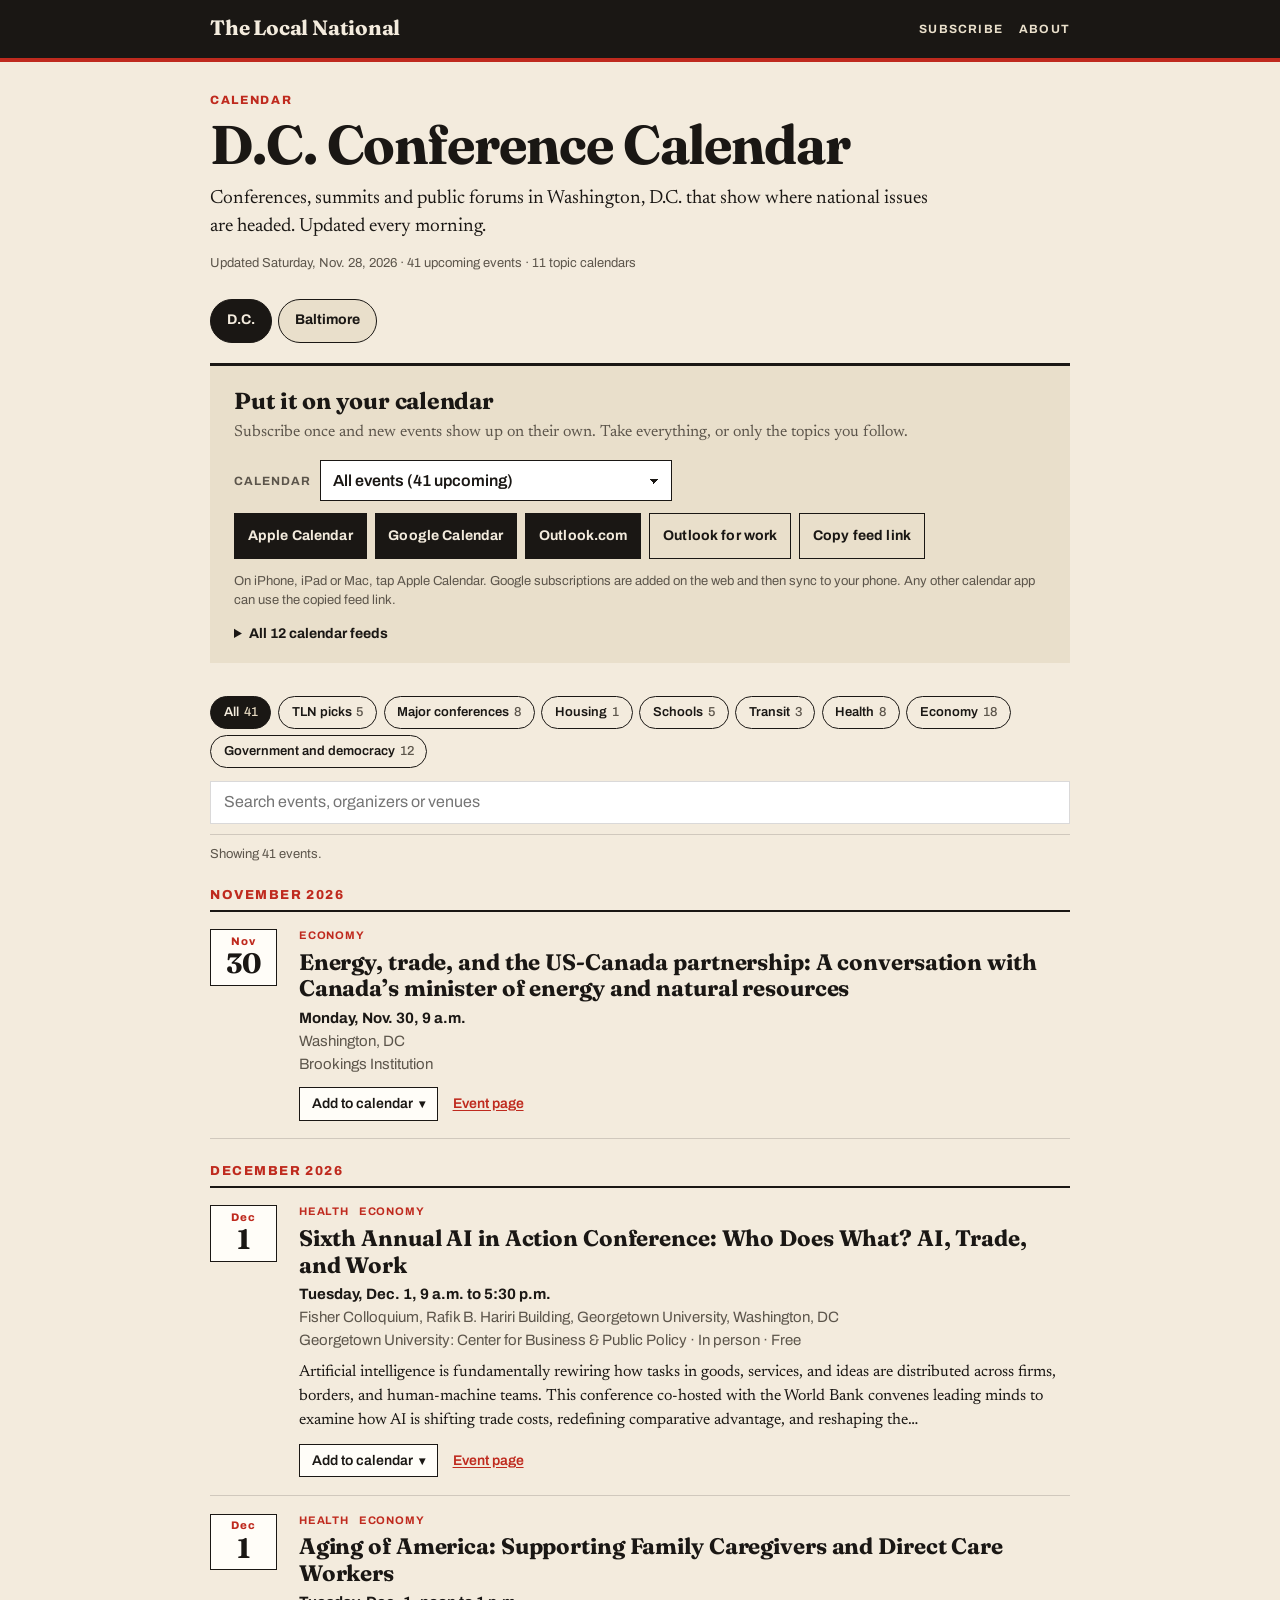
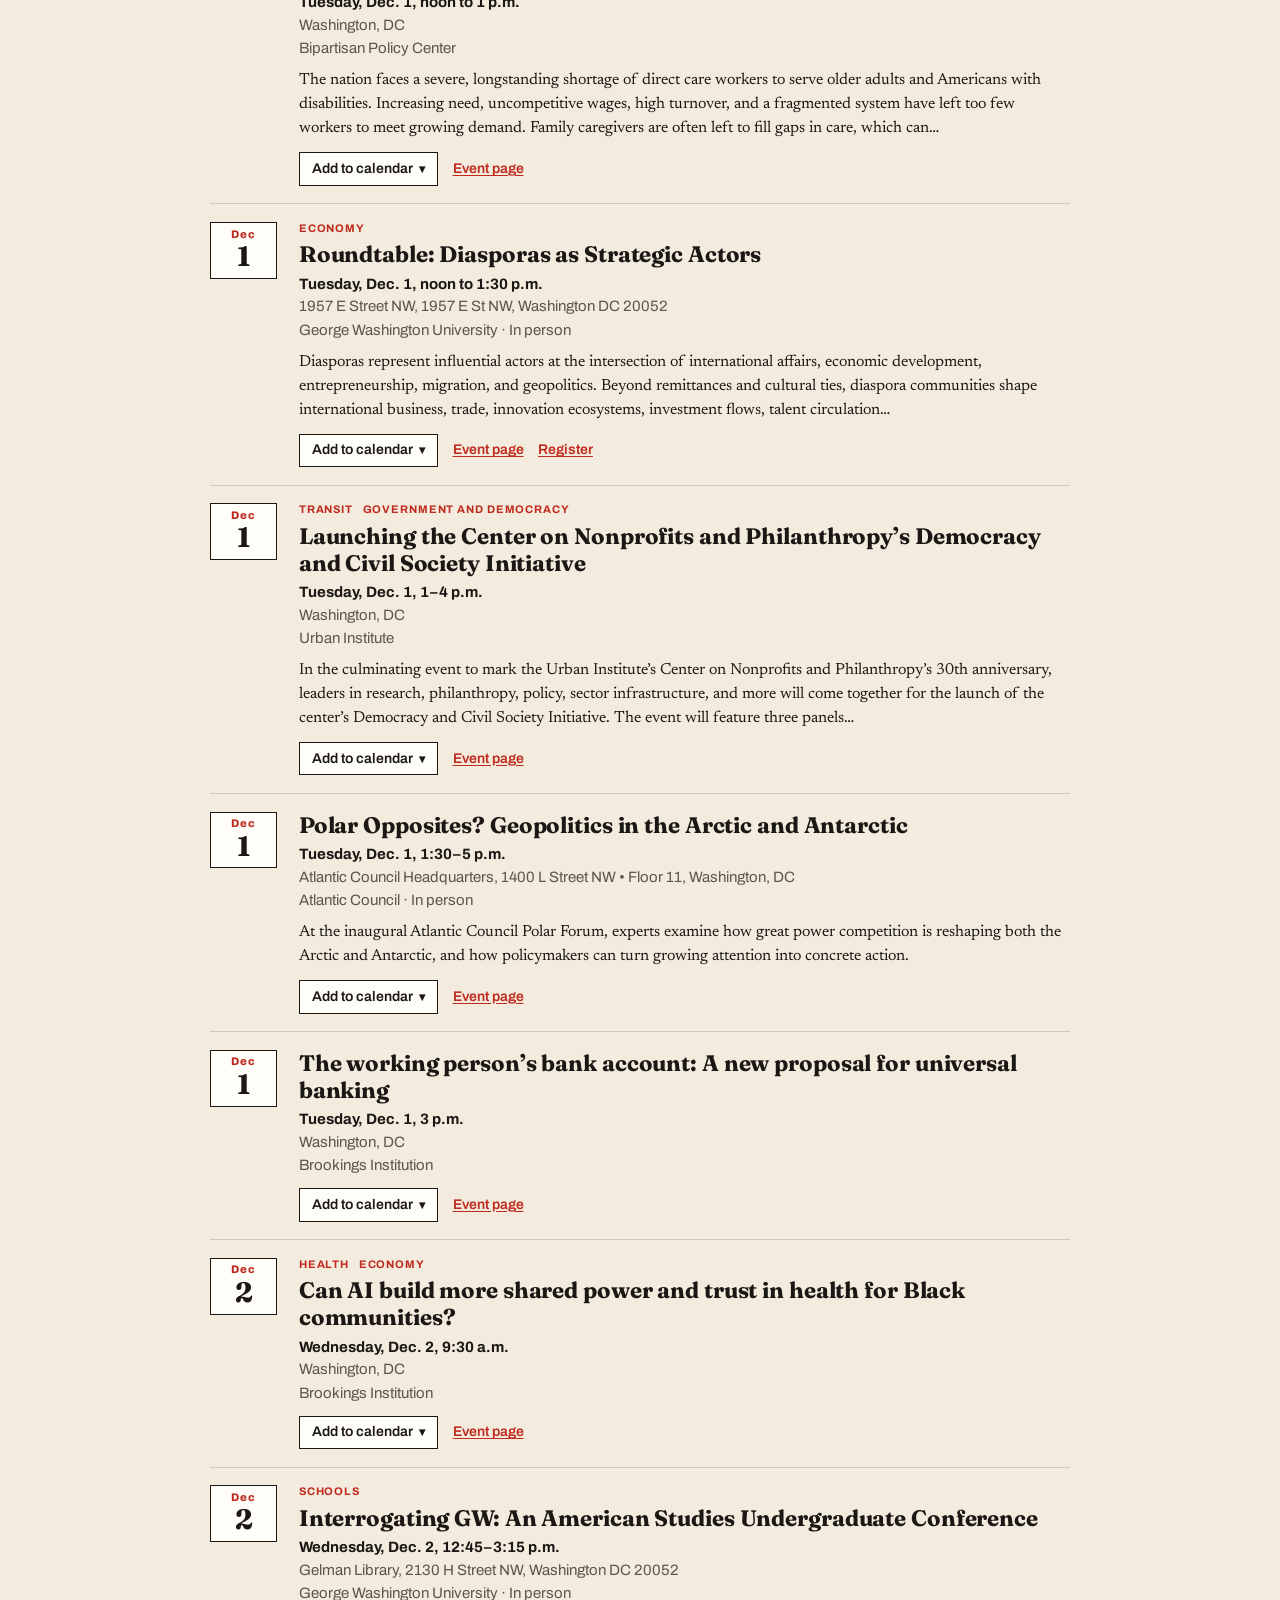
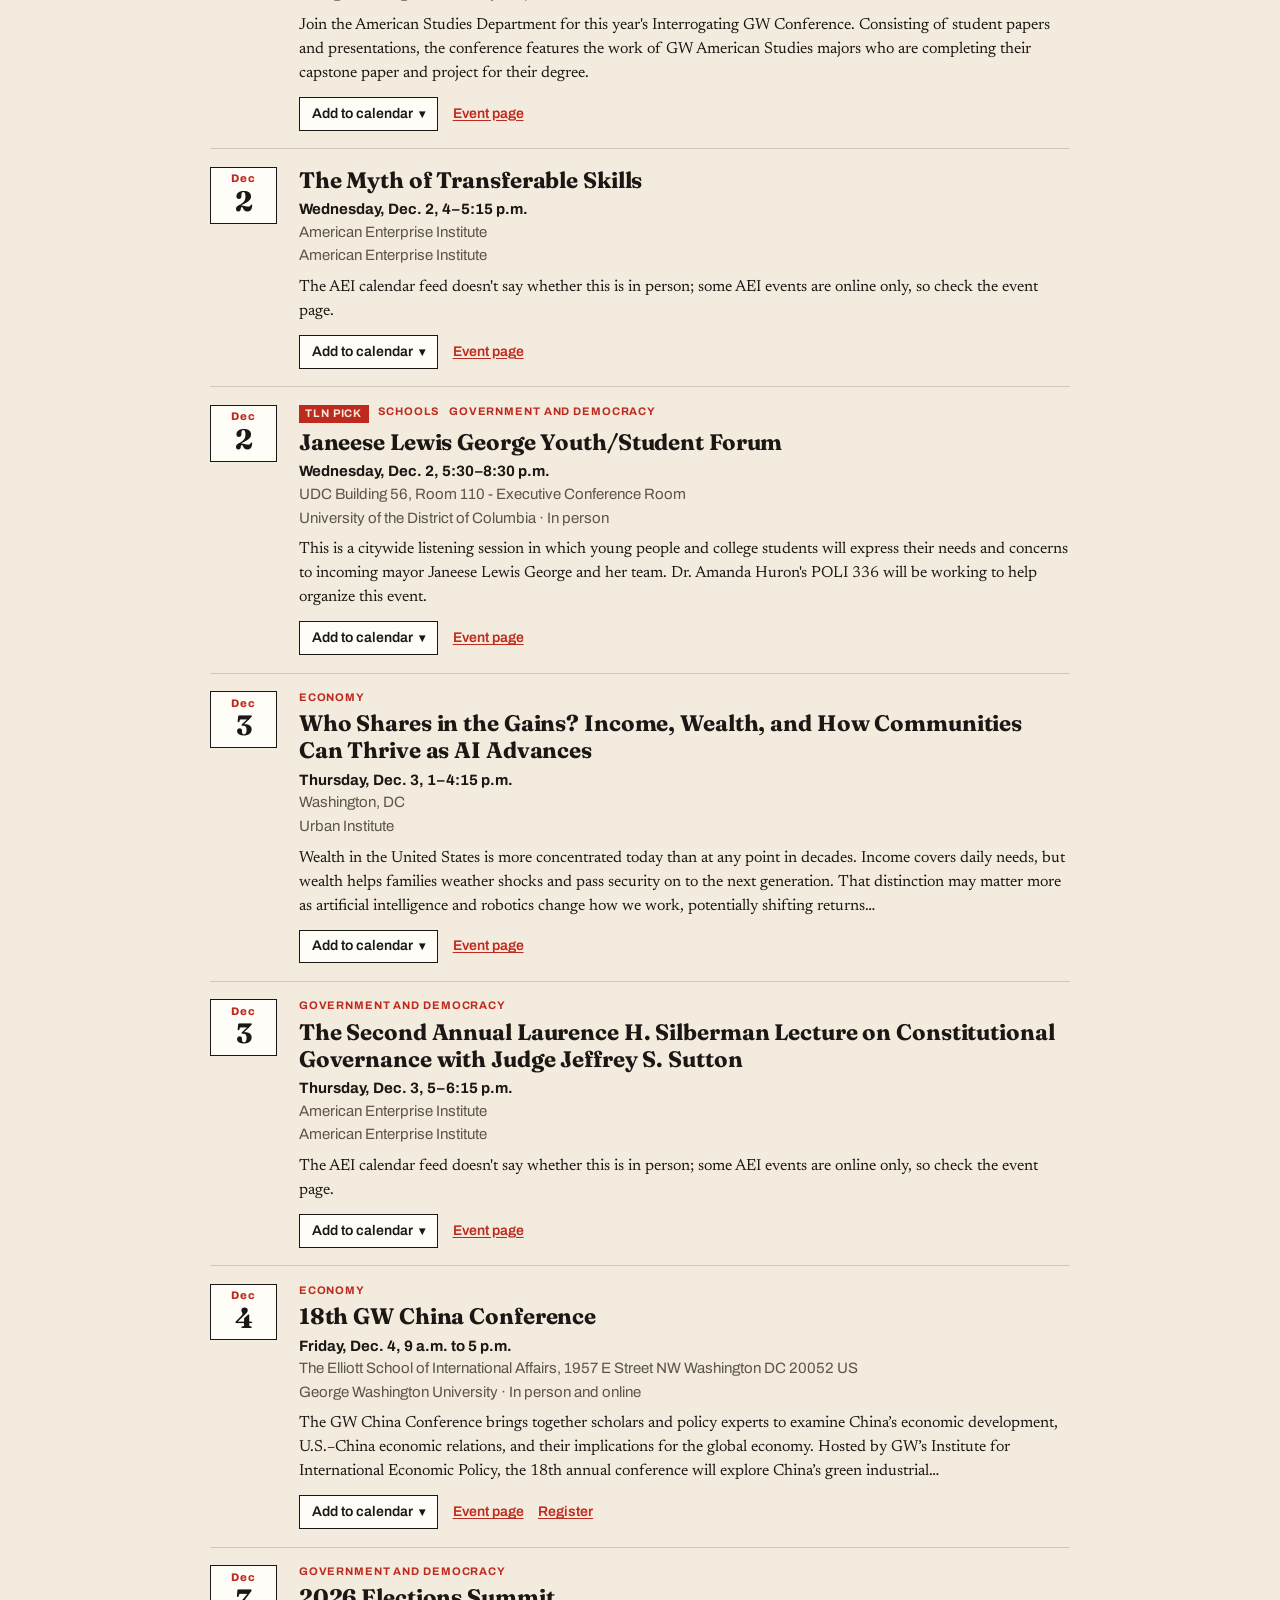
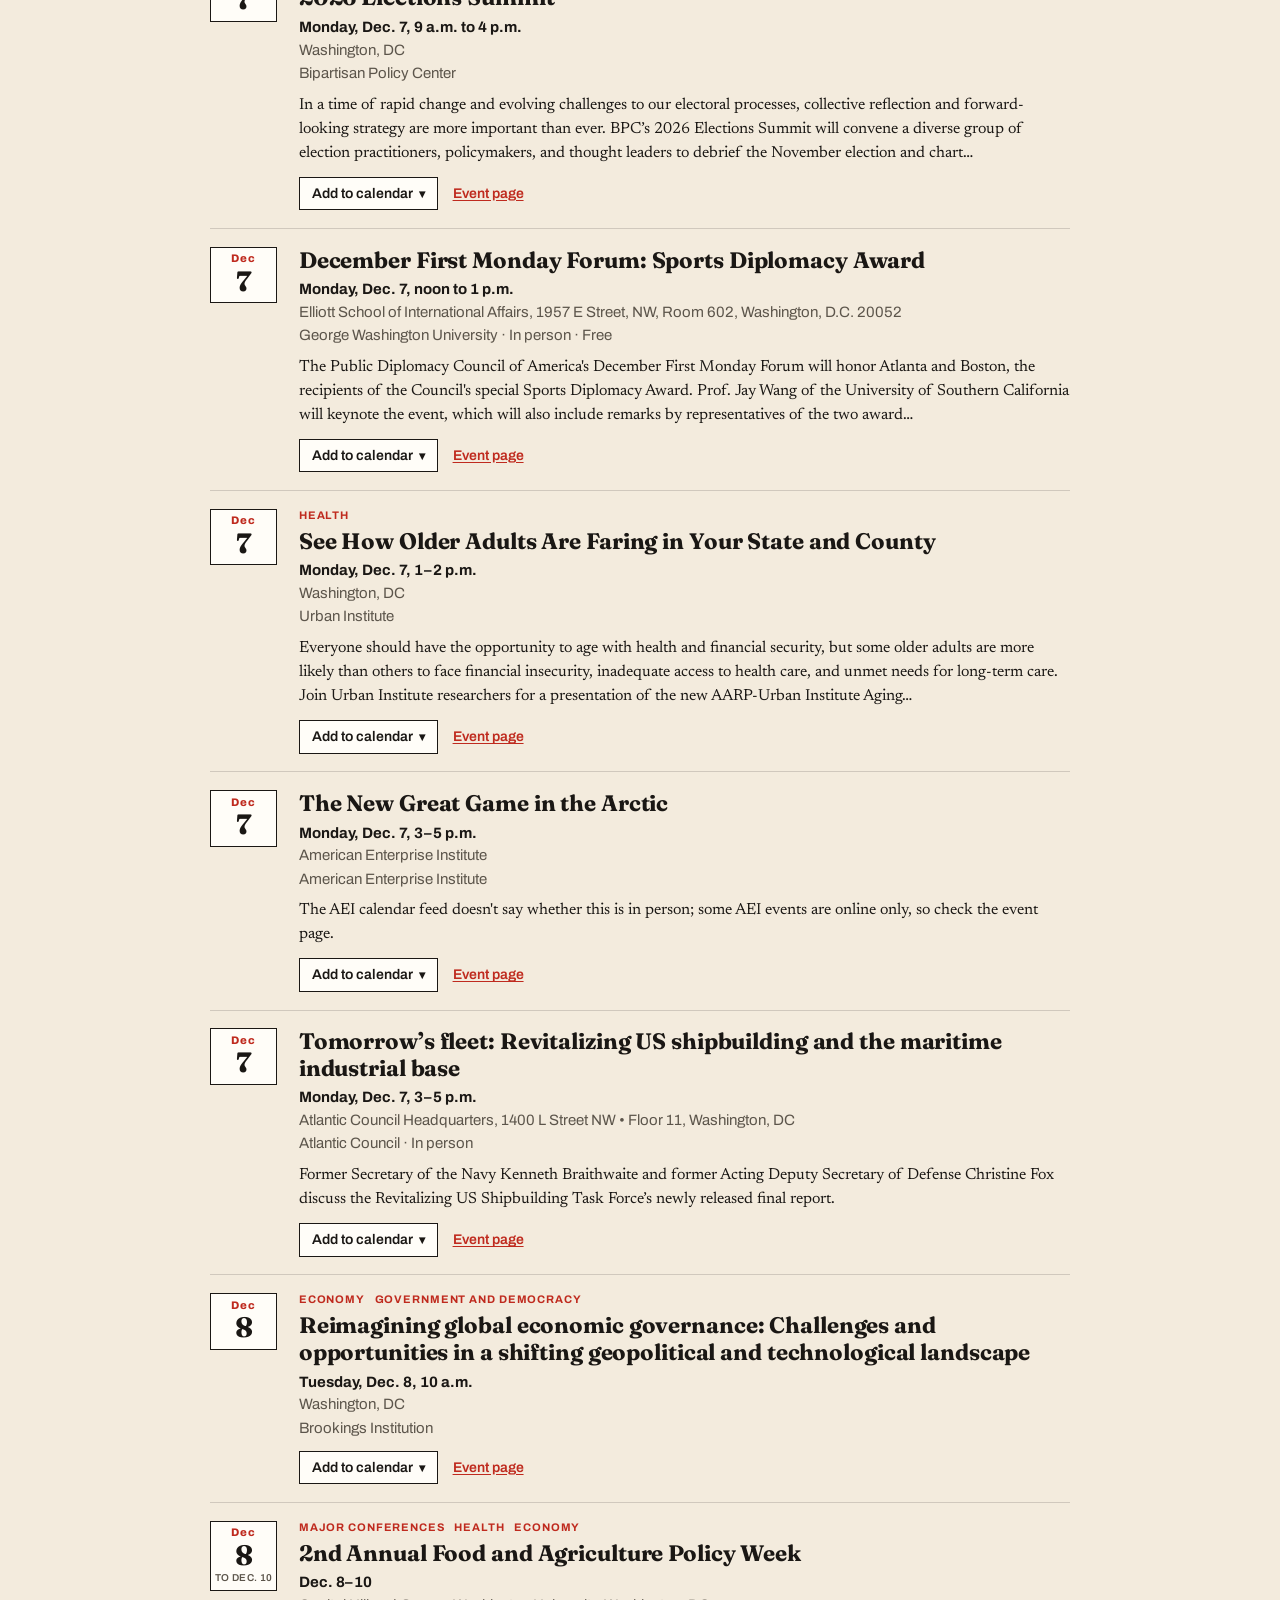
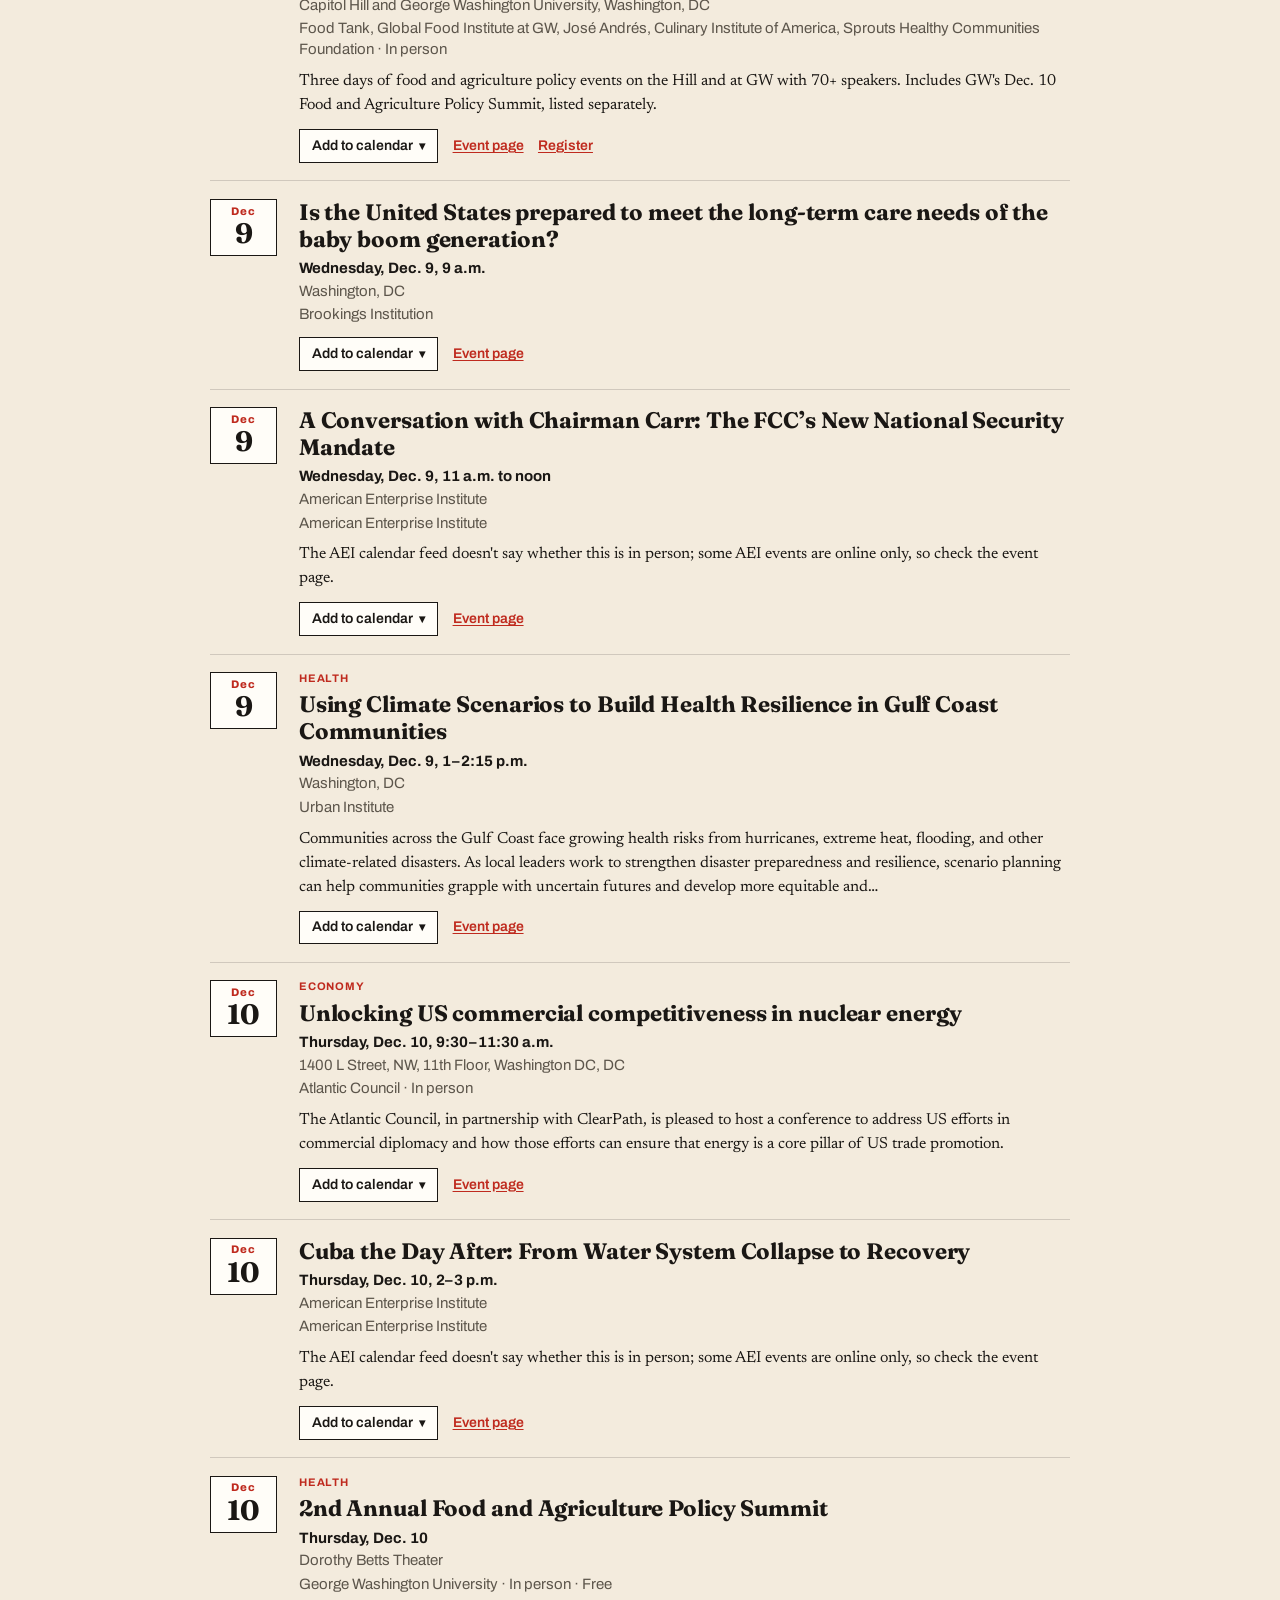
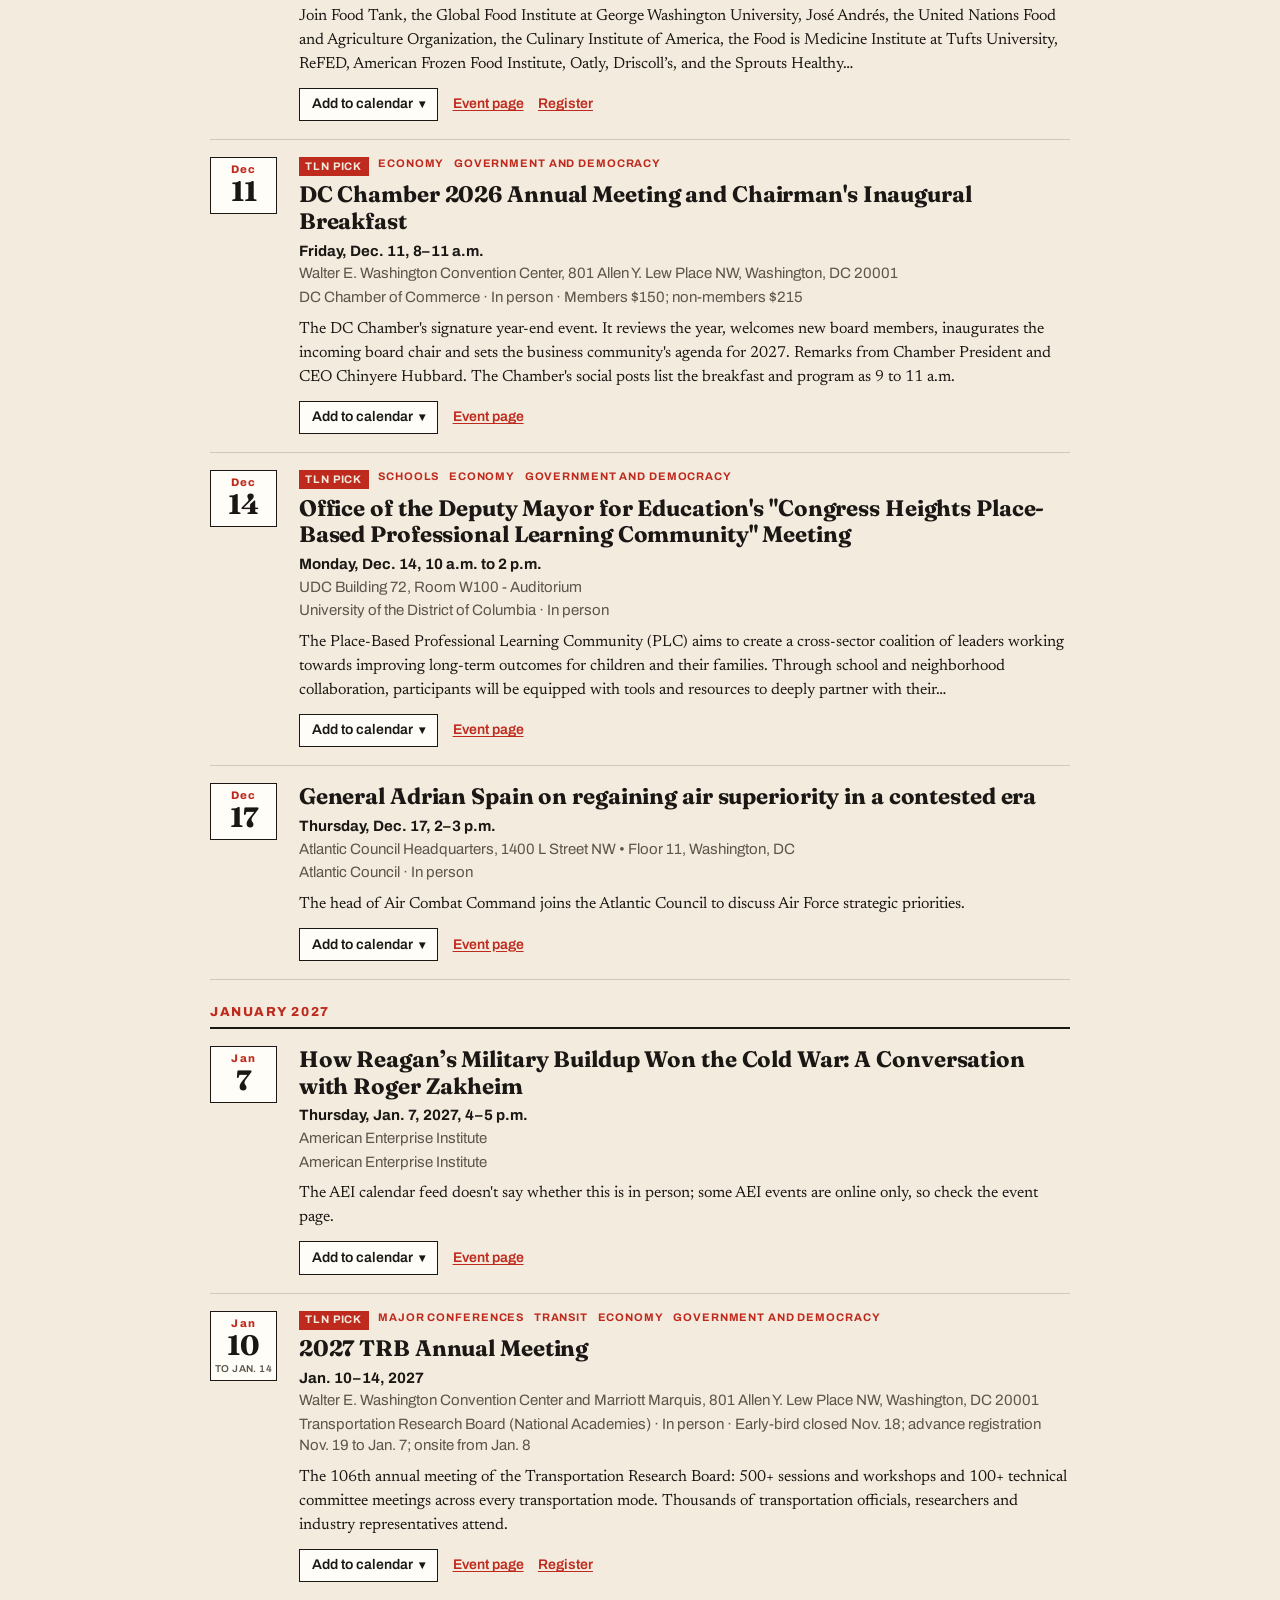
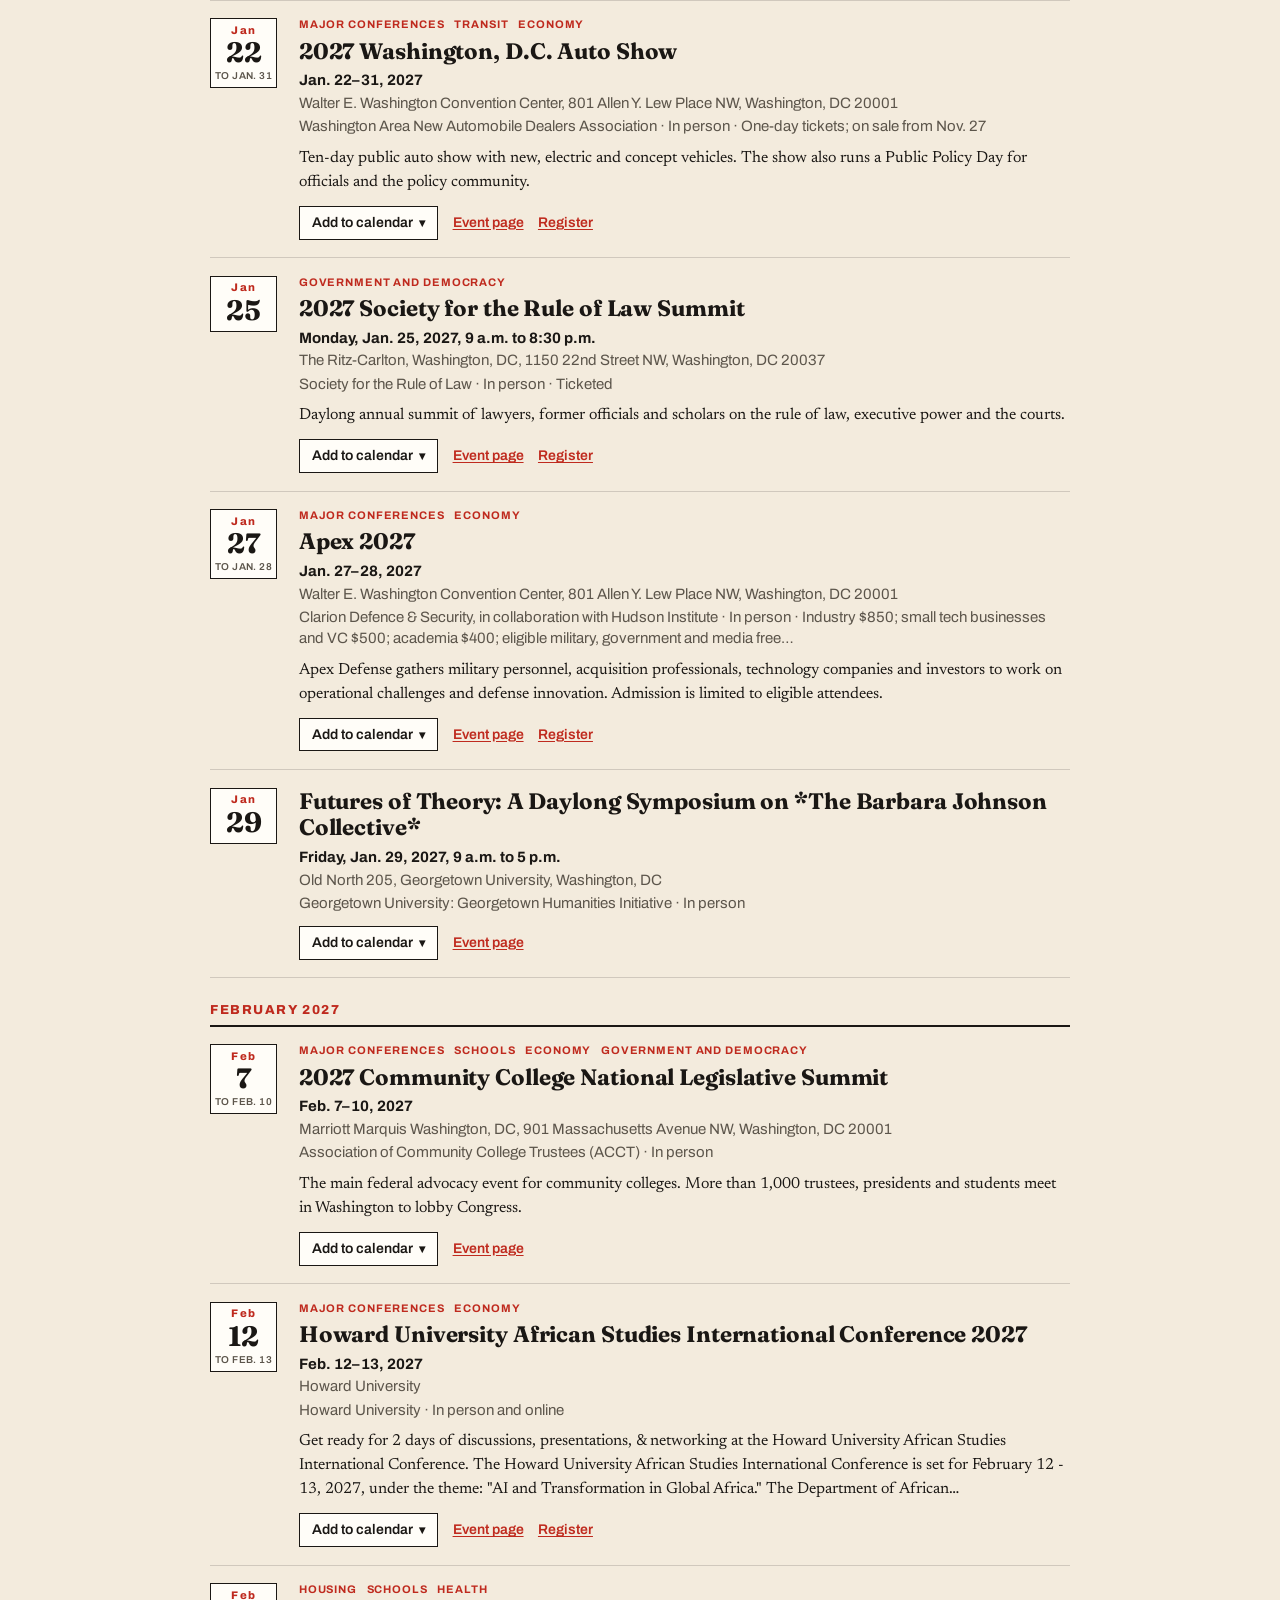
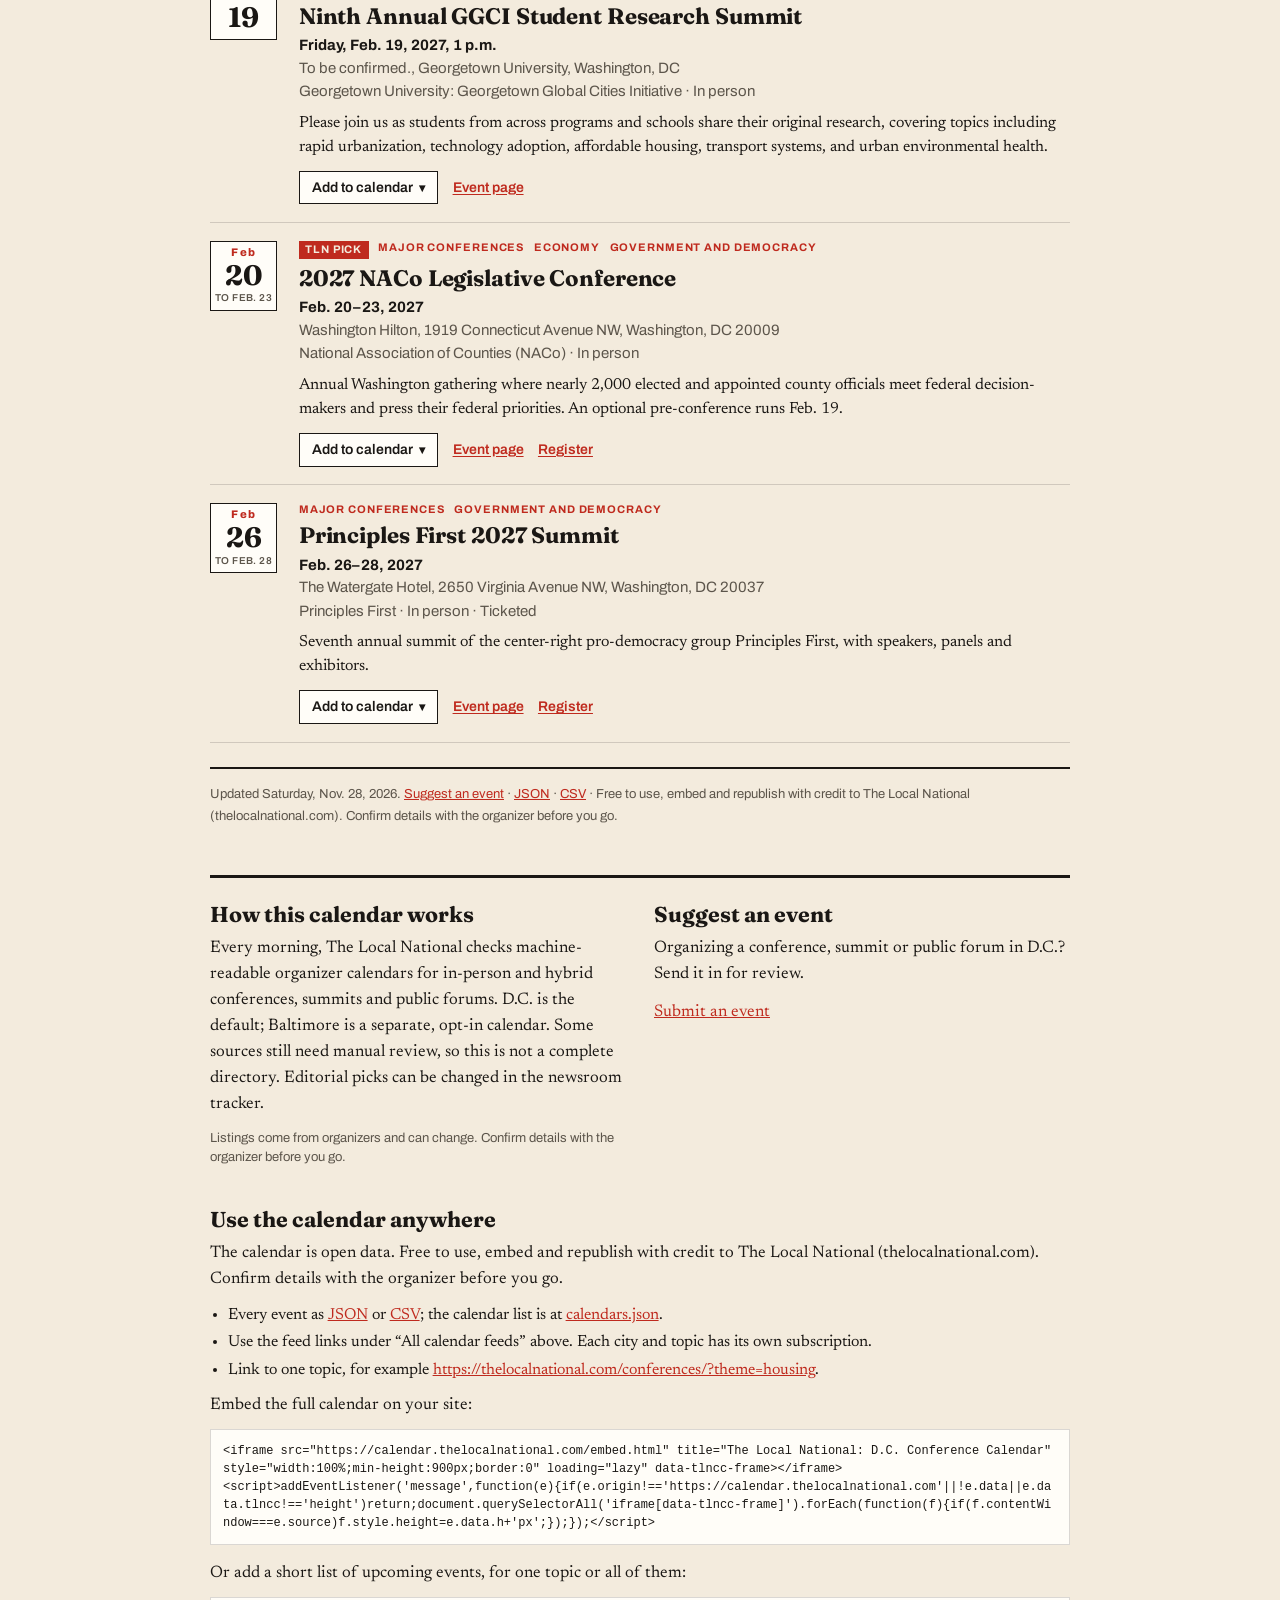
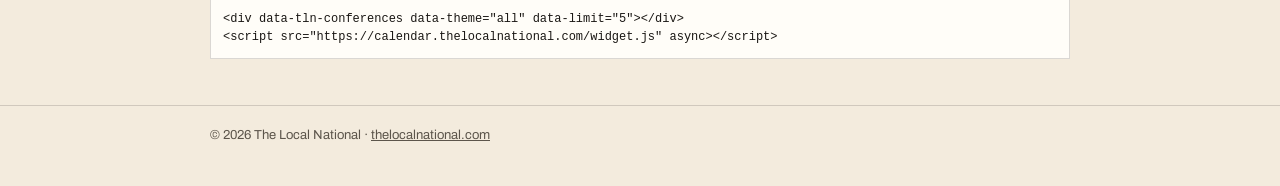
==== commit a5208973: "Calendar update for 2026-11-28 (41 events) Co-authored-by: Manus <dev-agent@manus.ai>" ====
--- a/index.html
+++ b/index.html
@@ -17,8 +17,8 @@
 <link rel="preconnect" href="https://fonts.googleapis.com">
 <link rel="preconnect" href="https://fonts.gstatic.com" crossorigin>
 <link rel="stylesheet" href="https://fonts.googleapis.com/css2?family=Archivo:wght@400;500;600;700;800&family=Fraunces:opsz,wght@9..144,600;9..144,700&family=Newsreader:opsz,wght@6..72,400;6..72,500&display=swap">
-<link rel="stylesheet" href="assets/tlncc.css?v=ce4cb1cb">
-<link rel="stylesheet" href="assets/page.css?v=ce4cb1cb">
+<link rel="stylesheet" href="assets/tlncc.css?v=da3d3b3c">
+<link rel="stylesheet" href="assets/page.css?v=da3d3b3c">
 <script type="application/ld+json">{"@context":"https://schema.org","@graph":[{"@type":"Event","name":"Energy, trade, and the US-Canada partnership: A conversation with Canada’s minister of energy and natural resources","startDate":"2026-11-30T09:00:00-05:00","endDate":"2026-11-30T11:00:00-05:00","eventStatus":"https://schema.org/EventScheduled","eventAttendanceMode":"https://schema.org/OfflineEventAttendanceMode","location":{"@type":"Place","name":"Washington, DC","address":{"@type":"PostalAddress","addressLocality":"Washington","addressRegion":"DC","addressCountry":"US"}},"organizer":{"@type":"Organization","name":"Brookings Institution"},"url":"https://www.brookings.edu/events/energy-trade-and-the-us-canada-partnership-a-conversation-with-canadas-minister-of-energy-and-natural-resources/"},{"@type":"Event","name":"Sixth Annual AI in Action Conference: Who Does What? AI, Trade, and Work","startDate":"2026-12-01T09:00:00-05:00","endDate":"2026-12-01T17:30:00-05:00","eventStatus":"https://schema.org/EventScheduled","eventAttendanceMode":"https://schema.org/OfflineEventAttendanceMode","location":{"@type":"Place","name":"Fisher Colloquium, Rafik B. Hariri Building","address":{"@type":"PostalAddress","addressLocality":"Washington","addressRegion":"DC","addressCountry":"US","streetAddress":"Georgetown University"}},"organizer":{"@type":"Organization","name":"Georgetown University: Center for Business & Public Policy"},"url":"https://events.georgetown.edu/live/events/43110-sixth-annual-ai-in-action-conference-who-does-what","description":"Artificial intelligence is fundamentally rewiring how tasks in goods, services, and ideas are distributed across firms, borders, and human-machine teams. This conference co-hosted with the World Bank convenes leading minds to examine how AI is shifting trade costs, redefining comparative advantage, and reshaping the…"},{"@type":"Event","name":"Aging of America: Supporting Family Caregivers and Direct Care Workers","startDate":"2026-12-01T12:00:00-05:00","endDate":"2026-12-01T13:00:00-05:00","eventStatus":"https://schema.org/EventScheduled","eventAttendanceMode":"https://schema.org/OfflineEventAttendanceMode","location":{"@type":"Place","name":"Washington, DC","address":{"@type":"PostalAddress","addressLocality":"Washington","addressRegion":"DC","addressCountry":"US"}},"organizer":{"@type":"Organization","name":"Bipartisan Policy Center"},"url":"https://bipartisanpolicy.org/event/aging-of-america-supporting-family-caregivers-and-direct-care-workers/","description":"The nation faces a severe, longstanding shortage of direct care workers to serve older adults and Americans with disabilities. Increasing need, uncompetitive wages, high turnover, and a fragmented system have left too few workers to meet growing demand. Family caregivers are often left to fill gaps in care, which can…"},{"@type":"Event","name":"Roundtable: Diasporas as Strategic Actors","startDate":"2026-12-01T12:00:00-05:00","endDate":"2026-12-01T13:30:00-05:00","eventStatus":"https://schema.org/EventScheduled","eventAttendanceMode":"https://schema.org/OfflineEventAttendanceMode","location":{"@type":"Place","name":"1957 E Street NW","address":{"@type":"PostalAddress","addressLocality":"Washington","addressRegion":"DC","addressCountry":"US","streetAddress":"1957 E St NW"}},"organizer":{"@type":"Organization","name":"George Washington University"},"url":"https://calendar.gwu.edu/event/roundtable-diasporas-as-strategic-actors","description":"Diasporas represent influential actors at the intersection of international affairs, economic development, entrepreneurship, migration, and geopolitics. Beyond remittances and cultural ties, diaspora communities shape international business, trade, innovation ecosystems, investment flows, talent circulation…"},{"@type":"Event","name":"Launching the Center on Nonprofits and Philanthropy’s Democracy and Civil Society Initiative","startDate":"2026-12-01T13:00:00-05:00","endDate":"2026-12-01T16:00:00-05:00","eventStatus":"https://schema.org/EventScheduled","eventAttendanceMode":"https://schema.org/OfflineEventAttendanceMode","location":{"@type":"Place","name":"Washington, DC","address":{"@type":"PostalAddress","addressLocality":"Washington","addressRegion":"DC","addressCountry":"US"}},"organizer":{"@type":"Organization","name":"Urban Institute"},"url":"https://www.urban.org/events/launching-center-nonprofits-and-philanthropys-democracy-and-civil-society-initiative","description":"In the culminating event to mark the Urban Institute’s Center on Nonprofits and Philanthropy’s 30th anniversary, leaders in research, philanthropy, policy, sector infrastructure, and more will come together for the launch of the center’s Democracy and Civil Society Initiative. The event will feature three panels…"},{"@type":"Event","name":"Polar Opposites? Geopolitics in the Arctic and Antarctic","startDate":"2026-12-01T13:30:00-05:00","endDate":"2026-12-01T17:00:00-05:00","eventStatus":"https://schema.org/EventScheduled","eventAttendanceMode":"https://schema.org/OfflineEventAttendanceMode","location":{"@type":"Place","name":"Atlantic Council Headquarters","address":{"@type":"PostalAddress","addressLocality":"Washington","addressRegion":"DC","addressCountry":"US","streetAddress":"1400 L Street NW • Floor 11"}},"organizer":{"@type":"Organization","name":"Atlantic Council"},"url":"https://www.atlanticcouncil.org/event/polar-opposites-geopolitics-in-the-arctic-and-antarctic/","description":"At the inaugural Atlantic Council Polar Forum, experts examine how great power competition is reshaping both the Arctic and Antarctic, and how policymakers can turn growing attention into concrete action."},{"@type":"Event","name":"The working person’s bank account: A new proposal for universal banking","startDate":"2026-12-01T15:00:00-05:00","endDate":"2026-12-01T17:00:00-05:00","eventStatus":"https://schema.org/EventScheduled","eventAttendanceMode":"https://schema.org/OfflineEventAttendanceMode","location":{"@type":"Place","name":"Washington, DC","address":{"@type":"PostalAddress","addressLocality":"Washington","addressRegion":"DC","addressCountry":"US"}},"organizer":{"@type":"Organization","name":"Brookings Institution"},"url":"https://www.brookings.edu/events/the-working-persons-bank-account-a-new-proposal-for-universal-banking/"},{"@type":"Event","name":"Can AI build more shared power and trust in health for Black communities?","startDate":"2026-12-02T09:30:00-05:00","endDate":"2026-12-02T11:30:00-05:00","eventStatus":"https://schema.org/EventScheduled","eventAttendanceMode":"https://schema.org/OfflineEventAttendanceMode","location":{"@type":"Place","name":"Washington, DC","address":{"@type":"PostalAddress","addressLocality":"Washington","addressRegion":"DC","addressCountry":"US"}},"organizer":{"@type":"Organization","name":"Brookings Institution"},"url":"https://www.brookings.edu/events/can-ai-build-more-shared-power-and-trust-in-health-for-black-communities/"},{"@type":"Event","name":"Interrogating GW: An American Studies Undergraduate Conference","startDate":"2026-12-02T12:45:00-05:00","endDate":"2026-12-02T15:15:00-05:00","eventStatus":"https://schema.org/EventScheduled","eventAttendanceMode":"https://schema.org/OfflineEventAttendanceMode","location":{"@type":"Place","name":"Gelman Library","address":{"@type":"PostalAddress","addressLocality":"Washington","addressRegion":"DC","addressCountry":"US","streetAddress":"2130 H Street NW"}},"organizer":{"@type":"Organization","name":"George Washington University"},"url":"https://calendar.gwu.edu/event/interrogating-gw-an-american-studies-undergraduate-conference","description":"Join the American Studies Department for this year's Interrogating GW Conference. Consisting of student papers and presentations, the conference features the work of GW American Studies majors who are completing their capstone paper and project for their degree."},{"@type":"Event","name":"The Myth of Transferable Skills","startDate":"2026-12-02T16:00:00-05:00","endDate":"2026-12-02T17:15:00-05:00","eventStatus":"https://schema.org/EventScheduled","eventAttendanceMode":"https://schema.org/OfflineEventAttendanceMode","location":{"@type":"Place","name":"American Enterprise Institute","address":{"@type":"PostalAddress","addressLocality":"Washington","addressRegion":"DC","addressCountry":"US"}},"organizer":{"@type":"Organization","name":"American Enterprise Institute"},"url":"https://www.aei.org/events/the-myth-of-transferable-skills/","description":"The AEI calendar feed doesn't say whether this is in person; some AEI events are online only, so check the event page."},{"@type":"Event","name":"Janeese Lewis George Youth/Student Forum","startDate":"2026-12-02T17:30:00-05:00","endDate":"2026-12-02T20:30:00-05:00","eventStatus":"https://schema.org/EventScheduled","eventAttendanceMode":"https://schema.org/OfflineEventAttendanceMode","location":{"@type":"Place","name":"UDC Building 56, Room 110 - Executive Conference Room","address":{"@type":"PostalAddress","addressLocality":"Washington","addressRegion":"DC","addressCountry":"US"}},"organizer":{"@type":"Organization","name":"University of the District of Columbia"},"url":"https://www.udc.edu/events/","description":"This is a citywide listening session in which young people and college students will express their needs and concerns to incoming mayor Janeese Lewis George and her team. Dr. Amanda Huron's POLI 336 will be working to help organize this event."},{"@type":"Event","name":"Who Shares in the Gains? Income, Wealth, and How Communities Can Thrive as AI Advances","startDate":"2026-12-03T13:00:00-05:00","endDate":"2026-12-03T16:15:00-05:00","eventStatus":"https://schema.org/EventScheduled","eventAttendanceMode":"https://schema.org/OfflineEventAttendanceMode","location":{"@type":"Place","name":"Washington, DC","address":{"@type":"PostalAddress","addressLocality":"Washington","addressRegion":"DC","addressCountry":"US"}},"organizer":{"@type":"Organization","name":"Urban Institute"},"url":"https://www.urban.org/events/who-shares-gains-income-wealth-and-how-communities-can-thrive-ai-advances","description":"Wealth in the United States is more concentrated today than at any point in decades. Income covers daily needs, but wealth helps families weather shocks and pass security on to the next generation. That distinction may matter more as artificial intelligence and robotics change how we work, potentially shifting returns…"},{"@type":"Event","name":"The Second Annual Laurence H. Silberman Lecture on Constitutional Governance with Judge Jeffrey S. Sutton","startDate":"2026-12-03T17:00:00-05:00","endDate":"2026-12-03T18:15:00-05:00","eventStatus":"https://schema.org/EventScheduled","eventAttendanceMode":"https://schema.org/OfflineEventAttendanceMode","location":{"@type":"Place","name":"American Enterprise Institute","address":{"@type":"PostalAddress","addressLocality":"Washington","addressRegion":"DC","addressCountry":"US"}},"organizer":{"@type":"Organization","name":"American Enterprise Institute"},"url":"https://www.aei.org/events/the-second-annual-laurence-h-silberman-lecture-on-constitutional-governance-with-judge-jeffrey-s-sutton/","description":"The AEI calendar feed doesn't say whether this is in person; some AEI events are online only, so check the event page."},{"@type":"Event","name":"18th GW China Conference","startDate":"2026-12-04T09:00:00-05:00","endDate":"2026-12-04T17:00:00-05:00","eventStatus":"https://schema.org/EventScheduled","eventAttendanceMode":"https://schema.org/MixedEventAttendanceMode","location":{"@type":"Place","name":"The Elliott School of International Affairs","address":{"@type":"PostalAddress","addressLocality":"Washington","addressRegion":"DC","addressCountry":"US","streetAddress":"1957 E Street NW Washington DC 20052 US"}},"organizer":{"@type":"Organization","name":"George Washington University"},"url":"https://calendar.gwu.edu/event/18th-gw-china-conference","description":"The GW China Conference brings together scholars and policy experts to examine China’s economic development, U.S.–China economic relations, and their implications for the global economy. Hosted by GW’s Institute for International Economic Policy, the 18th annual conference will explore China’s green industrial…"},{"@type":"Event","name":"2026 Elections Summit","startDate":"2026-12-07T09:00:00-05:00","endDate":"2026-12-07T16:00:00-05:00","eventStatus":"https://schema.org/EventScheduled","eventAttendanceMode":"https://schema.org/OfflineEventAttendanceMode","location":{"@type":"Place","name":"Washington, DC","address":{"@type":"PostalAddress","addressLocality":"Washington","addressRegion":"DC","addressCountry":"US"}},"organizer":{"@type":"Organization","name":"Bipartisan Policy Center"},"url":"https://bipartisanpolicy.org/event/2026-elections-summit/","description":"In a time of rapid change and evolving challenges to our electoral processes, collective reflection and forward-looking strategy are more important than ever. BPC’s 2026 Elections Summit will convene a diverse group of election practitioners, policymakers, and thought leaders to debrief the November election and chart…"},{"@type":"Event","name":"December First Monday Forum: Sports Diplomacy Award","startDate":"2026-12-07T12:00:00-05:00","endDate":"2026-12-07T13:00:00-05:00","eventStatus":"https://schema.org/EventScheduled","eventAttendanceMode":"https://schema.org/OfflineEventAttendanceMode","location":{"@type":"Place","name":"Elliott School of International Affairs","address":{"@type":"PostalAddress","addressLocality":"Washington","addressRegion":"DC","addressCountry":"US","streetAddress":"1957 E Street, NW, Room 602"}},"organizer":{"@type":"Organization","name":"George Washington University"},"url":"https://calendar.gwu.edu/event/december-first-monday-forum-sports-diplomacy-award","description":"The Public Diplomacy Council of America's December First Monday Forum will honor Atlanta and Boston, the recipients of the Council's special Sports Diplomacy Award. Prof. Jay Wang of the University of Southern California will keynote the event, which will also include remarks by representatives of the two award…"},{"@type":"Event","name":"See How Older Adults Are Faring in Your State and County","startDate":"2026-12-07T13:00:00-05:00","endDate":"2026-12-07T14:00:00-05:00","eventStatus":"https://schema.org/EventScheduled","eventAttendanceMode":"https://schema.org/OfflineEventAttendanceMode","location":{"@type":"Place","name":"Washington, DC","address":{"@type":"PostalAddress","addressLocality":"Washington","addressRegion":"DC","addressCountry":"US"}},"organizer":{"@type":"Organization","name":"Urban Institute"},"url":"https://www.urban.org/events/see-how-older-adults-are-faring-your-state-and-county","description":"Everyone should have the opportunity to age with health and financial security, but some older adults are more likely than others to face financial insecurity, inadequate access to health care, and unmet needs for long-term care. Join Urban Institute researchers for a presentation of the new AARP-Urban Institute Aging…"},{"@type":"Event","name":"The New Great Game in the Arctic","startDate":"2026-12-07T15:00:00-05:00","endDate":"2026-12-07T17:00:00-05:00","eventStatus":"https://schema.org/EventScheduled","eventAttendanceMode":"https://schema.org/OfflineEventAttendanceMode","location":{"@type":"Place","name":"American Enterprise Institute","address":{"@type":"PostalAddress","addressLocality":"Washington","addressRegion":"DC","addressCountry":"US"}},"organizer":{"@type":"Organization","name":"American Enterprise Institute"},"url":"https://www.aei.org/events/the-new-great-game-in-the-arctic/","description":"The AEI calendar feed doesn't say whether this is in person; some AEI events are online only, so check the event page."},{"@type":"Event","name":"Tomorrow’s fleet: Revitalizing US shipbuilding and the maritime industrial base","startDate":"2026-12-07T15:00:00-05:00","endDate":"2026-12-07T17:00:00-05:00","eventStatus":"https://schema.org/EventScheduled","eventAttendanceMode":"https://schema.org/OfflineEventAttendanceMode","location":{"@type":"Place","name":"Atlantic Council Headquarters","address":{"@type":"PostalAddress","addressLocality":"Washington","addressRegion":"DC","addressCountry":"US","streetAddress":"1400 L Street NW • Floor 11"}},"organizer":{"@type":"Organization","name":"Atlantic Council"},"url":"https://www.atlanticcouncil.org/event/tomorrows-fleet-revitalizing-us-shipbuilding-and-the-maritime-industrial-base/","description":"Former Secretary of the Navy Kenneth Braithwaite and former Acting Deputy Secretary of Defense Christine Fox discuss the Revitalizing US Shipbuilding Task Force’s newly released final report."},{"@type":"Event","name":"Reimagining global economic governance: Challenges and opportunities in a shifting geopolitical and technological landscape","startDate":"2026-12-08T10:00:00-05:00","endDate":"2026-12-08T12:00:00-05:00","eventStatus":"https://schema.org/EventScheduled","eventAttendanceMode":"https://schema.org/OfflineEventAttendanceMode","location":{"@type":"Place","name":"Washington, DC","address":{"@type":"PostalAddress","addressLocality":"Washington","addressRegion":"DC","addressCountry":"US"}},"organizer":{"@type":"Organization","name":"Brookings Institution"},"url":"https://www.brookings.edu/events/reimagining-global-economic-governance-challenges-and-opportunities-in-a-shifting-geopolitical-and-technological-landscape/"},{"@type":"Event","name":"2nd Annual Food and Agriculture Policy Week","startDate":"2026-12-08","endDate":"2026-12-10","eventStatus":"https://schema.org/EventScheduled","eventAttendanceMode":"https://schema.org/OfflineEventAttendanceMode","location":{"@type":"Place","name":"Capitol Hill and George Washington University","address":{"@type":"PostalAddress","addressLocality":"Washington","addressRegion":"DC","addressCountry":"US","streetAddress":"Washington, DC"}},"organizer":{"@type":"Organization","name":"Food Tank, Global Food Institute at GW, José Andrés, Culinary Institute of America, Sprouts Healthy Communities Foundation"},"url":"https://foodtank.com/event/2nd-annual-food-agriculture-policy-week-full-series/","description":"Three days of food and agriculture policy events on the Hill and at GW with 70+ speakers. Includes GW's Dec. 10 Food and Agriculture Policy Summit, listed separately."},{"@type":"Event","name":"Is the United States prepared to meet the long-term care needs of the baby boom generation?","startDate":"2026-12-09T09:00:00-05:00","endDate":"2026-12-09T11:00:00-05:00","eventStatus":"https://schema.org/EventScheduled","eventAttendanceMode":"https://schema.org/OfflineEventAttendanceMode","location":{"@type":"Place","name":"Washington, DC","address":{"@type":"PostalAddress","addressLocality":"Washington","addressRegion":"DC","addressCountry":"US"}},"organizer":{"@type":"Organization","name":"Brookings Institution"},"url":"https://www.brookings.edu/events/is-the-united-states-prepared-to-meet-the-long-term-care-needs-of-the-baby-boom-generation/"},{"@type":"Event","name":"A Conversation with Chairman Carr: The FCC’s New National Security Mandate","startDate":"2026-12-09T11:00:00-05:00","endDate":"2026-12-09T12:00:00-05:00","eventStatus":"https://schema.org/EventScheduled","eventAttendanceMode":"https://schema.org/OfflineEventAttendanceMode","location":{"@type":"Place","name":"American Enterprise Institute","address":{"@type":"PostalAddress","addressLocality":"Washington","addressRegion":"DC","addressCountry":"US"}},"organizer":{"@type":"Organization","name":"American Enterprise Institute"},"url":"https://www.aei.org/events/a-conversation-with-chairman-carr-the-fccs-new-national-security-mandate/","description":"The AEI calendar feed doesn't say whether this is in person; some AEI events are online only, so check the event page."},{"@type":"Event","name":"Using Climate Scenarios to Build Health Resilience in Gulf Coast Communities","startDate":"2026-12-09T13:00:00-05:00","endDate":"2026-12-09T14:15:00-05:00","eventStatus":"https://schema.org/EventScheduled","eventAttendanceMode":"https://schema.org/OfflineEventAttendanceMode","location":{"@type":"Place","name":"Washington, DC","address":{"@type":"PostalAddress","addressLocality":"Washington","addressRegion":"DC","addressCountry":"US"}},"organizer":{"@type":"Organization","name":"Urban Institute"},"url":"https://www.urban.org/events/using-climate-scenarios-build-health-resilience-gulf-coast-communities","description":"Communities across the Gulf Coast face growing health risks from hurricanes, extreme heat, flooding, and other climate-related disasters. As local leaders work to strengthen disaster preparedness and resilience, scenario planning can help communities grapple with uncertain futures and develop more equitable and…"},{"@type":"Event","name":"Unlocking US commercial competitiveness in nuclear energy","startDate":"2026-12-10T09:30:00-05:00","endDate":"2026-12-10T11:30:00-05:00","eventStatus":"https://schema.org/EventScheduled","eventAttendanceMode":"https://schema.org/OfflineEventAttendanceMode","location":{"@type":"Place","name":"1400 L Street, NW","address":{"@type":"PostalAddress","addressLocality":"Washington","addressRegion":"DC","addressCountry":"US","streetAddress":"11th Floor"}},"organizer":{"@type":"Organization","name":"Atlantic Council"},"url":"https://www.atlanticcouncil.org/event/unlocking-us-commercial-competitiveness-in-nuclear-energy/","description":"The Atlantic Council, in partnership with ClearPath, is pleased to host a conference to address US efforts in commercial diplomacy and how those efforts can ensure that energy is a core pillar of US trade promotion."},{"@type":"Event","name":"Cuba the Day After: From Water System Collapse to Recovery","startDate":"2026-12-10T14:00:00-05:00","endDate":"2026-12-10T15:00:00-05:00","eventStatus":"https://schema.org/EventScheduled","eventAttendanceMode":"https://schema.org/OfflineEventAttendanceMode","location":{"@type":"Place","name":"American Enterprise Institute","address":{"@type":"PostalAddress","addressLocality":"Washington","addressRegion":"DC","addressCountry":"US"}},"organizer":{"@type":"Organization","name":"American Enterprise Institute"},"url":"https://www.aei.org/events/cuba-the-day-after-from-water-system-collapse-to-recovery/","description":"The AEI calendar feed doesn't say whether this is in person; some AEI events are online only, so check the event page."},{"@type":"Event","name":"2nd Annual Food and Agriculture Policy Summit","startDate":"2026-12-10","endDate":"2026-12-10","eventStatus":"https://schema.org/EventScheduled","eventAttendanceMode":"https://schema.org/OfflineEventAttendanceMode","location":{"@type":"Place","name":"Dorothy Betts Theater","address":{"@type":"PostalAddress","addressLocality":"Washington","addressRegion":"DC","addressCountry":"US"}},"organizer":{"@type":"Organization","name":"George Washington University"},"url":"https://calendar.gwu.edu/event/2nd-annual-food-and-agriculture-policy-summit","description":"Join Food Tank, the Global Food Institute at George Washington University, José Andrés, the United Nations Food and Agriculture Organization, the Culinary Institute of America, the Food is Medicine Institute at Tufts University, ReFED, American Frozen Food Institute, Oatly, Driscoll’s, and the Sprouts Healthy…"},{"@type":"Event","name":"DC Chamber 2026 Annual Meeting and Chairman's Inaugural Breakfast","startDate":"2026-12-11T08:00:00-05:00","endDate":"2026-12-11T11:00:00-05:00","eventStatus":"https://schema.org/EventScheduled","eventAttendanceMode":"https://schema.org/OfflineEventAttendanceMode","location":{"@type":"Place","name":"Walter E. Washington Convention Center","address":{"@type":"PostalAddress","addressLocality":"Washington","addressRegion":"DC","addressCountry":"US","streetAddress":"801 Allen Y. Lew Place NW"}},"organizer":{"@type":"Organization","name":"DC Chamber of Commerce"},"url":"https://dcchamber.org/events/2026-annual-meeting-and-chairmans-innaugural-breakfast/","description":"The DC Chamber's signature year-end event. It reviews the year, welcomes new board members, inaugurates the incoming board chair and sets the business community's agenda for 2027. Remarks from Chamber President and CEO Chinyere Hubbard. The Chamber's social posts list the breakfast and program as 9 to 11 a.m."},{"@type":"Event","name":"Office of the Deputy Mayor for Education's \"Congress Heights Place-Based Professional Learning Community\" Meeting","startDate":"2026-12-14T10:00:00-05:00","endDate":"2026-12-14T14:00:00-05:00","eventStatus":"https://schema.org/EventScheduled","eventAttendanceMode":"https://schema.org/OfflineEventAttendanceMode","location":{"@type":"Place","name":"UDC Building 72, Room W100 - Auditorium","address":{"@type":"PostalAddress","addressLocality":"Washington","addressRegion":"DC","addressCountry":"US"}},"organizer":{"@type":"Organization","name":"University of the District of Columbia"},"url":"https://www.udc.edu/events/","description":"The Place-Based Professional Learning Community (PLC) aims to create a cross-sector coalition of leaders working towards improving long-term outcomes for children and their families. Through school and neighborhood collaboration, participants will be equipped with tools and resources to deeply partner with their…"},{"@type":"Event","name":"General Adrian Spain on regaining air superiority in a contested era","startDate":"2026-12-17T14:00:00-05:00","endDate":"2026-12-17T15:00:00-05:00","eventStatus":"https://schema.org/EventScheduled","eventAttendanceMode":"https://schema.org/OfflineEventAttendanceMode","location":{"@type":"Place","name":"Atlantic Council Headquarters","address":{"@type":"PostalAddress","addressLocality":"Washington","addressRegion":"DC","addressCountry":"US","streetAddress":"1400 L Street NW • Floor 11"}},"organizer":{"@type":"Organization","name":"Atlantic Council"},"url":"https://www.atlanticcouncil.org/event/general-adrian-spain-on-regaining-air-superiority-in-a-contested-era/","description":"The head of Air Combat Command joins the Atlantic Council to discuss Air Force strategic priorities."},{"@type":"Event","name":"How Reagan’s Military Buildup Won the Cold War: A Conversation with Roger Zakheim","startDate":"2027-01-07T16:00:00-05:00","endDate":"2027-01-07T17:00:00-05:00","eventStatus":"https://schema.org/EventScheduled","eventAttendanceMode":"https://schema.org/OfflineEventAttendanceMode","location":{"@type":"Place","name":"American Enterprise Institute","address":{"@type":"PostalAddress","addressLocality":"Washington","addressRegion":"DC","addressCountry":"US"}},"organizer":{"@type":"Organization","name":"American Enterprise Institute"},"url":"https://www.aei.org/events/how-reagans-military-buildup-won-the-cold-war-a-conversation-with-roger-zakheim/","description":"The AEI calendar feed doesn't say whether this is in person; some AEI events are online only, so check the event page."},{"@type":"Event","name":"2027 TRB Annual Meeting","startDate":"2027-01-10","endDate":"2027-01-14","eventStatus":"https://schema.org/EventScheduled","eventAttendanceMode":"https://schema.org/OfflineEventAttendanceMode","location":{"@type":"Place","name":"Walter E. Washington Convention Center and Marriott Marquis","address":{"@type":"PostalAddress","addressLocality":"Washington","addressRegion":"DC","addressCountry":"US","streetAddress":"801 Allen Y. Lew Place NW"}},"organizer":{"@type":"Organization","name":"Transportation Research Board (National Academies)"},"url":"https://www.nationalacademies.org/events/887","description":"The 106th annual meeting of the Transportation Research Board: 500+ sessions and workshops and 100+ technical committee meetings across every transportation mode. Thousands of transportation officials, researchers and industry representatives attend."},{"@type":"Event","name":"2027 Washington, D.C. Auto Show","startDate":"2027-01-22","endDate":"2027-01-31","eventStatus":"https://schema.org/EventScheduled","eventAttendanceMode":"https://schema.org/OfflineEventAttendanceMode","location":{"@type":"Place","name":"Walter E. Washington Convention Center","address":{"@type":"PostalAddress","addressLocality":"Washington","addressRegion":"DC","addressCountry":"US","streetAddress":"801 Allen Y. Lew Place NW"}},"organizer":{"@type":"Organization","name":"Washington Area New Automobile Dealers Association"},"url":"https://www.washingtonautoshow.com/show-information/","description":"Ten-day public auto show with new, electric and concept vehicles. The show also runs a Public Policy Day for officials and the policy community."},{"@type":"Event","name":"2027 Society for the Rule of Law Summit","startDate":"2027-01-25T09:00:00-05:00","endDate":"2027-01-25T20:30:00-05:00","eventStatus":"https://schema.org/EventScheduled","eventAttendanceMode":"https://schema.org/OfflineEventAttendanceMode","location":{"@type":"Place","name":"The Ritz-Carlton, Washington, DC","address":{"@type":"PostalAddress","addressLocality":"Washington","addressRegion":"DC","addressCountry":"US","streetAddress":"1150 22nd Street NW"}},"organizer":{"@type":"Organization","name":"Society for the Rule of Law"},"url":"https://societyfortheruleoflaw.org/srl-summit-2027/","description":"Daylong annual summit of lawyers, former officials and scholars on the rule of law, executive power and the courts."},{"@type":"Event","name":"Apex 2027","startDate":"2027-01-27","endDate":"2027-01-28","eventStatus":"https://schema.org/EventScheduled","eventAttendanceMode":"https://schema.org/OfflineEventAttendanceMode","location":{"@type":"Place","name":"Walter E. Washington Convention Center","address":{"@type":"PostalAddress","addressLocality":"Washington","addressRegion":"DC","addressCountry":"US","streetAddress":"801 Allen Y. Lew Place NW"}},"organizer":{"@type":"Organization","name":"Clarion Defence & Security, in collaboration with Hudson Institute"},"url":"https://eventsdc.com/events/apex-2027","description":"Apex Defense gathers military personnel, acquisition professionals, technology companies and investors to work on operational challenges and defense innovation. Admission is limited to eligible attendees."},{"@type":"Event","name":"Futures of Theory: A Daylong Symposium on *The Barbara Johnson Collective*","startDate":"2027-01-29T09:00:00-05:00","endDate":"2027-01-29T17:00:00-05:00","eventStatus":"https://schema.org/EventScheduled","eventAttendanceMode":"https://schema.org/OfflineEventAttendanceMode","location":{"@type":"Place","name":"Old North 205","address":{"@type":"PostalAddress","addressLocality":"Washington","addressRegion":"DC","addressCountry":"US","streetAddress":"Georgetown University"}},"organizer":{"@type":"Organization","name":"Georgetown University: Georgetown Humanities Initiative"},"url":"https://events.georgetown.edu/live/events/44148-futures-of-theory-a-daylong-symposium-on-the"},{"@type":"Event","name":"2027 Community College National Legislative Summit","startDate":"2027-02-07","endDate":"2027-02-10","eventStatus":"https://schema.org/EventScheduled","eventAttendanceMode":"https://schema.org/OfflineEventAttendanceMode","location":{"@type":"Place","name":"Marriott Marquis Washington, DC","address":{"@type":"PostalAddress","addressLocality":"Washington","addressRegion":"DC","addressCountry":"US","streetAddress":"901 Massachusetts Avenue NW"}},"organizer":{"@type":"Organization","name":"Association of Community College Trustees (ACCT)"},"url":"https://www.acct.org/events/nls","description":"The main federal advocacy event for community colleges. More than 1,000 trustees, presidents and students meet in Washington to lobby Congress."},{"@type":"Event","name":"Howard University African Studies International Conference 2027","startDate":"2027-02-12","endDate":"2027-02-13","eventStatus":"https://schema.org/EventScheduled","eventAttendanceMode":"https://schema.org/MixedEventAttendanceMode","location":{"@type":"Place","name":"Howard University","address":{"@type":"PostalAddress","addressLocality":"Washington","addressRegion":"DC","addressCountry":"US"}},"organizer":{"@type":"Organization","name":"Howard University"},"url":"https://events.howard.edu/event/howard-university-african-studies-international-conference-2027","description":"Get ready for 2 days of discussions, presentations, & networking at the Howard University African Studies International Conference. The Howard University African Studies International Conference is set for February 12 - 13, 2027, under the theme: \"AI and Transformation in Global Africa.\" The Department of African…"},{"@type":"Event","name":"Ninth Annual GGCI Student Research Summit","startDate":"2027-02-19T13:00:00-05:00","endDate":"2027-02-19T15:00:00-05:00","eventStatus":"https://schema.org/EventScheduled","eventAttendanceMode":"https://schema.org/OfflineEventAttendanceMode","location":{"@type":"Place","name":"To be confirmed.","address":{"@type":"PostalAddress","addressLocality":"Washington","addressRegion":"DC","addressCountry":"US","streetAddress":"Georgetown University"}},"organizer":{"@type":"Organization","name":"Georgetown University: Georgetown Global Cities Initiative"},"url":"https://events.georgetown.edu/global-cities/event/41606-ninth-annual-ggci-student-research-summit","description":"Please join us as students from across programs and schools share their original research, covering topics including rapid urbanization, technology adoption, affordable housing, transport systems, and urban environmental health."},{"@type":"Event","name":"2027 NACo Legislative Conference","startDate":"2027-02-20","endDate":"2027-02-23","eventStatus":"https://schema.org/EventScheduled","eventAttendanceMode":"https://schema.org/OfflineEventAttendanceMode","location":{"@type":"Place","name":"Washington Hilton","address":{"@type":"PostalAddress","addressLocality":"Washington","addressRegion":"DC","addressCountry":"US","streetAddress":"1919 Connecticut Avenue NW"}},"organizer":{"@type":"Organization","name":"National Association of Counties (NACo)"},"url":"https://www.naco.org/event/2027-naco-legislative-conference","description":"Annual Washington gathering where nearly 2,000 elected and appointed county officials meet federal decision-makers and press their federal priorities. An optional pre-conference runs Feb. 19."},{"@type":"Event","name":"Principles First 2027 Summit","startDate":"2027-02-26","endDate":"2027-02-28","eventStatus":"https://schema.org/EventScheduled","eventAttendanceMode":"https://schema.org/OfflineEventAttendanceMode","location":{"@type":"Place","name":"The Watergate Hotel","address":{"@type":"PostalAddress","addressLocality":"Washington","addressRegion":"DC","addressCountry":"US","streetAddress":"2650 Virginia Avenue NW"}},"organizer":{"@type":"Organization","name":"Principles First"},"url":"https://www.principlesfirst.us/summit/principles-first-2027-summit/","description":"Seventh annual summit of the center-right pro-democracy group Principles First, with speakers, panels and exhibitors."}]}</script>
 </head>
 <body class="tlncc-page">
@@ -31,7 +31,7 @@
     <p class="kicker">Calendar</p>
     <h1>D.C. Conference Calendar</h1>
     <p class="dek">Conferences, summits and public forums in Washington, D.C. that show where national issues are headed. Updated every morning.</p>
-    <p class="stamp">Updated Friday, Nov. 27, 2026 · 41 upcoming events · 11 topic calendars</p>
+    <p class="stamp">Updated Saturday, Nov. 28, 2026 · 41 upcoming events · 11 topic calendars</p>
   </div>
   <div class="tlncc" data-tlncc data-default-seg="all" data-tlncc-url><nav class="tlncc-regions" aria-label="Choose a city"><a class="tlncc-region" href="https://calendar.thelocalnational.com/" aria-current="page">D.C.</a><a class="tlncc-region" href="https://calendar.thelocalnational.com/baltimore/">Baltimore</a></nav>
 <section class="tlncc-sub" id="subscribe" aria-labelledby="tlncc-sub-h">
@@ -56,7 +56,7 @@
   <div class="tlncc-search"><label class="tlncc-vh" for="tlncc-q">Search events</label>
     <input id="tlncc-q" type="search" placeholder="Search events, organizers or venues" data-tlncc-q autocomplete="off"></div>
 </div>
-<p class="tlncc-status" data-tlncc-status aria-live="polite"></p><div class="tlncc-list"><section class="tlncc-month" data-tlncc-group><h3 class="tlncc-mh">November 2026</h3><article class="tlncc-ev" id="e-de9b4b25a5fa" data-segs="all economy" data-text="energy, trade, and the us-canada partnership: a conversation with canada’s minister of energy and natural resources brookings institution washington, dc  economy"><div class="tlncc-badge" aria-hidden="true"><span class="m">Nov</span><span class="d">30</span></div><div class="tlncc-body"><p class="tlncc-tags"><span>Economy</span></p><h4 class="tlncc-title"><a href="https://www.brookings.edu/events/energy-trade-and-the-us-canada-partnership-a-conversation-with-canadas-minister-of-energy-and-natural-resources/" target="_blank" rel="noopener">Energy, trade, and the US-Canada partnership: A conversation with Canada’s minister of energy and natural resources</a></h4><p class="tlncc-when">Monday, Nov. 30, 9 a.m.</p><p class="tlncc-where">Washington, DC</p><p class="tlncc-org">Brookings Institution</p><div class="tlncc-actions"><details class="tlncc-add"><summary>Add to calendar</summary><div class="tlncc-menu"><a href="https://calendar.google.com/calendar/render?action=TEMPLATE&amp;text=Energy%2C%20trade%2C%20and%20the%20US-Canada%20partnership%3A%20A%20conversation%20with%20Canada%E2%80%99s%20minister%20of%20energy%20and%20natural%20resources&amp;dates=20261130T090000%2F20261130T110000&amp;details=Event%20page%3A%20https%3A%2F%2Fwww.brookings.edu%2Fevents%2Fenergy-trade-and-the-us-canada-partnership-a-conversation-with-canadas-minister-of-energy-and-natural-resources%2F%0A%0AFrom%20The%20Local%20National%27s%20D.C.%20Conference%20Calendar%3A%20https%3A%2F%2Fthelocalnational.com%2Fconferences%2F%23e-de9b4b25a5fa&amp;location=Washington%2C%20DC&amp;ctz=America%2FNew_York" target="_blank" rel="noopener">Google Calendar</a><a href="https://calendar.thelocalnational.com/events/de9b4b25a5fa.ics">Apple Calendar (.ics)</a><a href="https://outlook.live.com/calendar/0/deeplink/compose?path=%2Fcalendar%2Faction%2Fcompose&amp;rru=addevent&amp;subject=Energy%2C%20trade%2C%20and%20the%20US-Canada%20partnership%3A%20A%20conversation%20with%20Canada%E2%80%99s%20minister%20of%20energy%20and%20natural%20resources&amp;startdt=2026-11-30T09%3A00%3A00-05%3A00&amp;enddt=2026-11-30T11%3A00%3A00-05%3A00&amp;allday=false&amp;body=Event%20page%3A%20https%3A%2F%2Fwww.brookings.edu%2Fevents%2Fenergy-trade-and-the-us-canada-partnership-a-conversation-with-canadas-minister-of-energy-and-natural-resources%2F%0A%0AFrom%20The%20Local%20National%27s%20D.C.%20Conference%20Calendar%3A%20https%3A%2F%2Fthelocalnational.com%2Fconferences%2F%23e-de9b4b25a5fa&amp;location=Washington%2C%20DC" target="_blank" rel="noopener">Outlook.com</a><a href="https://outlook.office.com/calendar/0/deeplink/compose?path=%2Fcalendar%2Faction%2Fcompose&amp;rru=addevent&amp;subject=Energy%2C%20trade%2C%20and%20the%20US-Canada%20partnership%3A%20A%20conversation%20with%20Canada%E2%80%99s%20minister%20of%20energy%20and%20natural%20resources&amp;startdt=2026-11-30T09%3A00%3A00-05%3A00&amp;enddt=2026-11-30T11%3A00%3A00-05%3A00&amp;allday=false&amp;body=Event%20page%3A%20https%3A%2F%2Fwww.brookings.edu%2Fevents%2Fenergy-trade-and-the-us-canada-partnership-a-conversation-with-canadas-minister-of-energy-and-natural-resources%2F%0A%0AFrom%20The%20Local%20National%27s%20D.C.%20Conference%20Calendar%3A%20https%3A%2F%2Fthelocalnational.com%2Fconferences%2F%23e-de9b4b25a5fa&amp;location=Washington%2C%20DC" target="_blank" rel="noopener">Outlook for work</a><a href="https://calendar.thelocalnational.com/events/de9b4b25a5fa.ics" download>Download .ics file</a></div></details><a class="tlncc-link" href="https://www.brookings.edu/events/energy-trade-and-the-us-canada-partnership-a-conversation-with-canadas-minister-of-energy-and-natural-resources/" target="_blank" rel="noopener">Event page</a></div></div></article></section><section class="tlncc-month" data-tlncc-group><h3 class="tlncc-mh">December 2026</h3><article class="tlncc-ev" id="e-64e4764f470b" data-segs="all health economy" data-text="sixth annual ai in action conference: who does what? ai, trade, and work georgetown university: center for business &amp; public policy fisher colloquium, rafik b. hariri building, georgetown university, washington, dc artificial intelligence is fundamentally rewiring how tasks in goods, services, and ideas are distributed across firms, borders, and human-machine teams. this conference co-hosted with the world bank convenes leading minds to examine how ai is shifting trade costs, redefining comparative advantage, and reshaping the… health economy"><div class="tlncc-badge" aria-hidden="true"><span class="m">Dec</span><span class="d">1</span></div><div class="tlncc-body"><p class="tlncc-tags"><span>Health</span><span>Economy</span></p><h4 class="tlncc-title"><a href="https://events.georgetown.edu/live/events/43110-sixth-annual-ai-in-action-conference-who-does-what" target="_blank" rel="noopener">Sixth Annual AI in Action Conference: Who Does What? AI, Trade, and Work</a></h4><p class="tlncc-when">Tuesday, Dec. 1, 9 a.m. to 5:30 p.m.</p><p class="tlncc-where">Fisher Colloquium, Rafik B. Hariri Building, Georgetown University, Washington, DC</p><p class="tlncc-org">Georgetown University: Center for Business &amp; Public Policy · In person · Free</p><p class="tlncc-sum">Artificial intelligence is fundamentally rewiring how tasks in goods, services, and ideas are distributed across firms, borders, and human-machine teams. This conference co-hosted with the World Bank convenes leading minds to examine how AI is shifting trade costs, redefining comparative advantage, and reshaping the…</p><div class="tlncc-actions"><details class="tlncc-add"><summary>Add to calendar</summary><div class="tlncc-menu"><a href="https://calendar.google.com/calendar/render?action=TEMPLATE&amp;text=Sixth%20Annual%20AI%20in%20Action%20Conference%3A%20Who%20Does%20What%3F%20AI%2C%20Trade%2C%20and%20Work&amp;dates=20261201T090000%2F20261201T173000&amp;details=Artificial%20intelligence%20is%20fundamentally%20rewiring%20how%20tasks%20in%20goods%2C%20services%2C%20and%20ideas%20are%20distributed%20across%20firms%2C%20borders%2C%20and%20human-machine%20teams.%20This%20conference%20co-hosted%20with%20the%20World%20Bank%20convenes%20leading%20minds%20to%20examine%20how%20AI%20is%20shifting%20trade%20costs%2C%20redefining%20comparative%20advantage%2C%20and%20reshaping%20the%E2%80%A6%0A%0AEvent%20page%3A%20https%3A%2F%2Fevents.georgetown.edu%2Flive%2Fevents%2F43110-sixth-annual-ai-in-action-conference-who-does-what%0A%0AFrom%20The%20Local%20National%27s%20D.C.%20Conference%20Calendar%3A%20https%3A%2F%2Fthelocalnational.com%2Fconferences%2F%23e-64e4764f470b&amp;location=Fisher%20Colloquium%2C%20Rafik%20B.%20Hariri%20Building%2C%20Georgetown%20University%2C%20Washington%2C%20DC&amp;ctz=America%2FNew_York" target="_blank" rel="noopener">Google Calendar</a><a href="https://calendar.thelocalnational.com/events/64e4764f470b.ics">Apple Calendar (.ics)</a><a href="https://outlook.live.com/calendar/0/deeplink/compose?path=%2Fcalendar%2Faction%2Fcompose&amp;rru=addevent&amp;subject=Sixth%20Annual%20AI%20in%20Action%20Conference%3A%20Who%20Does%20What%3F%20AI%2C%20Trade%2C%20and%20Work&amp;startdt=2026-12-01T09%3A00%3A00-05%3A00&amp;enddt=2026-12-01T17%3A30%3A00-05%3A00&amp;allday=false&amp;body=Artificial%20intelligence%20is%20fundamentally%20rewiring%20how%20tasks%20in%20goods%2C%20services%2C%20and%20ideas%20are%20distributed%20across%20firms%2C%20borders%2C%20and%20human-machine%20teams.%20This%20conference%20co-hosted%20with%20the%20World%20Bank%20convenes%20leading%20minds%20to%20examine%20how%20AI%20is%20shifting%20trade%20costs%2C%20redefining%20comparative%20advantage%2C%20and%20reshaping%20the%E2%80%A6%0A%0AEvent%20page%3A%20https%3A%2F%2Fevents.georgetown.edu%2Flive%2Fevents%2F43110-sixth-annual-ai-in-action-conference-who-does-what%0A%0AFrom%20The%20Local%20National%27s%20D.C.%20Conference%20Calendar%3A%20https%3A%2F%2Fthelocalnational.com%2Fconferences%2F%23e-64e4764f470b&amp;location=Fisher%20Colloquium%2C%20Rafik%20B.%20Hariri%20Building%2C%20Georgetown%20University%2C%20Washington%2C%20DC" target="_blank" rel="noopener">Outlook.com</a><a href="https://outlook.office.com/calendar/0/deeplink/compose?path=%2Fcalendar%2Faction%2Fcompose&amp;rru=addevent&amp;subject=Sixth%20Annual%20AI%20in%20Action%20Conference%3A%20Who%20Does%20What%3F%20AI%2C%20Trade%2C%20and%20Work&amp;startdt=2026-12-01T09%3A00%3A00-05%3A00&amp;enddt=2026-12-01T17%3A30%3A00-05%3A00&amp;allday=false&amp;body=Artificial%20intelligence%20is%20fundamentally%20rewiring%20how%20tasks%20in%20goods%2C%20services%2C%20and%20ideas%20are%20distributed%20across%20firms%2C%20borders%2C%20and%20human-machine%20teams.%20This%20conference%20co-hosted%20with%20the%20World%20Bank%20convenes%20leading%20minds%20to%20examine%20how%20AI%20is%20shifting%20trade%20costs%2C%20redefining%20comparative%20advantage%2C%20and%20reshaping%20the%E2%80%A6%0A%0AEvent%20page%3A%20https%3A%2F%2Fevents.georgetown.edu%2Flive%2Fevents%2F43110-sixth-annual-ai-in-action-conference-who-does-what%0A%0AFrom%20The%20Local%20National%27s%20D.C.%20Conference%20Calendar%3A%20https%3A%2F%2Fthelocalnational.com%2Fconferences%2F%23e-64e4764f470b&amp;location=Fisher%20Colloquium%2C%20Rafik%20B.%20Hariri%20Building%2C%20Georgetown%20University%2C%20Washington%2C%20DC" target="_blank" rel="noopener">Outlook for work</a><a href="https://calendar.thelocalnational.com/events/64e4764f470b.ics" download>Download .ics file</a></div></details><a class="tlncc-link" href="https://events.georgetown.edu/live/events/43110-sixth-annual-ai-in-action-conference-who-does-what" target="_blank" rel="noopener">Event page</a></div></div></article><article class="tlncc-ev" id="e-bcec09ca118e" data-segs="all health economy" data-text="aging of america: supporting family caregivers and direct care workers bipartisan policy center washington, dc the nation faces a severe, longstanding shortage of direct care workers to serve older adults and americans with disabilities. increasing need, uncompetitive wages, high turnover, and a fragmented system have left too few workers to meet growing demand. family caregivers are often left to fill gaps in care, which can… health economy"><div class="tlncc-badge" aria-hidden="true"><span class="m">Dec</span><span class="d">1</span></div><div class="tlncc-body"><p class="tlncc-tags"><span>Health</span><span>Economy</span></p><h4 class="tlncc-title"><a href="https://bipartisanpolicy.org/event/aging-of-america-supporting-family-caregivers-and-direct-care-workers/" target="_blank" rel="noopener">Aging of America: Supporting Family Caregivers and Direct Care Workers</a></h4><p class="tlncc-when">Tuesday, Dec. 1, noon to 1 p.m.</p><p class="tlncc-where">Washington, DC</p><p class="tlncc-org">Bipartisan Policy Center</p><p class="tlncc-sum">The nation faces a severe, longstanding shortage of direct care workers to serve older adults and Americans with disabilities. Increasing need, uncompetitive wages, high turnover, and a fragmented system have left too few workers to meet growing demand. Family caregivers are often left to fill gaps in care, which can…</p><div class="tlncc-actions"><details class="tlncc-add"><summary>Add to calendar</summary><div class="tlncc-menu"><a href="https://calendar.google.com/calendar/render?action=TEMPLATE&amp;text=Aging%20of%20America%3A%20Supporting%20Family%20Caregivers%20and%20Direct%20Care%20Workers&amp;dates=20261201T120000%2F20261201T130000&amp;details=The%20nation%20faces%20a%20severe%2C%20longstanding%20shortage%20of%20direct%20care%20workers%20to%20serve%20older%20adults%20and%20Americans%20with%20disabilities.%20Increasing%20need%2C%20uncompetitive%20wages%2C%20high%20turnover%2C%20and%20a%20fragmented%20system%20have%20left%20too%20few%20workers%20to%20meet%20growing%20demand.%20Family%20caregivers%20are%20often%20left%20to%20fill%20gaps%20in%20care%2C%20which%20can%E2%80%A6%0A%0AEvent%20page%3A%20https%3A%2F%2Fbipartisanpolicy.org%2Fevent%2Faging-of-america-supporting-family-caregivers-and-direct-care-workers%2F%0A%0AFrom%20The%20Local%20National%27s%20D.C.%20Conference%20Calendar%3A%20https%3A%2F%2Fthelocalnational.com%2Fconferences%2F%23e-bcec09ca118e&amp;location=Washington%2C%20DC&amp;ctz=America%2FNew_York" target="_blank" rel="noopener">Google Calendar</a><a href="https://calendar.thelocalnational.com/events/bcec09ca118e.ics">Apple Calendar (.ics)</a><a href="https://outlook.live.com/calendar/0/deeplink/compose?path=%2Fcalendar%2Faction%2Fcompose&amp;rru=addevent&amp;subject=Aging%20of%20America%3A%20Supporting%20Family%20Caregivers%20and%20Direct%20Care%20Workers&amp;startdt=2026-12-01T12%3A00%3A00-05%3A00&amp;enddt=2026-12-01T13%3A00%3A00-05%3A00&amp;allday=false&amp;body=The%20nation%20faces%20a%20severe%2C%20longstanding%20shortage%20of%20direct%20care%20workers%20to%20serve%20older%20adults%20and%20Americans%20with%20disabilities.%20Increasing%20need%2C%20uncompetitive%20wages%2C%20high%20turnover%2C%20and%20a%20fragmented%20system%20have%20left%20too%20few%20workers%20to%20meet%20growing%20demand.%20Family%20caregivers%20are%20often%20left%20to%20fill%20gaps%20in%20care%2C%20which%20can%E2%80%A6%0A%0AEvent%20page%3A%20https%3A%2F%2Fbipartisanpolicy.org%2Fevent%2Faging-of-america-supporting-family-caregivers-and-direct-care-workers%2F%0A%0AFrom%20The%20Local%20National%27s%20D.C.%20Conference%20Calendar%3A%20https%3A%2F%2Fthelocalnational.com%2Fconferences%2F%23e-bcec09ca118e&amp;location=Washington%2C%20DC" target="_blank" rel="noopener">Outlook.com</a><a href="https://outlook.office.com/calendar/0/deeplink/compose?path=%2Fcalendar%2Faction%2Fcompose&amp;rru=addevent&amp;subject=Aging%20of%20America%3A%20Supporting%20Family%20Caregivers%20and%20Direct%20Care%20Workers&amp;startdt=2026-12-01T12%3A00%3A00-05%3A00&amp;enddt=2026-12-01T13%3A00%3A00-05%3A00&amp;allday=false&amp;body=The%20nation%20faces%20a%20severe%2C%20longstanding%20shortage%20of%20direct%20care%20workers%20to%20serve%20older%20adults%20and%20Americans%20with%20disabilities.%20Increasing%20need%2C%20uncompetitive%20wages%2C%20high%20turnover%2C%20and%20a%20fragmented%20system%20have%20left%20too%20few%20workers%20to%20meet%20growing%20demand.%20Family%20caregivers%20are%20often%20left%20to%20fill%20gaps%20in%20care%2C%20which%20can%E2%80%A6%0A%0AEvent%20page%3A%20https%3A%2F%2Fbipartisanpolicy.org%2Fevent%2Faging-of-america-supporting-family-caregivers-and-direct-care-workers%2F%0A%0AFrom%20The%20Local%20National%27s%20D.C.%20Conference%20Calendar%3A%20https%3A%2F%2Fthelocalnational.com%2Fconferences%2F%23e-bcec09ca118e&amp;location=Washington%2C%20DC" target="_blank" rel="noopener">Outlook for work</a><a href="https://calendar.thelocalnational.com/events/bcec09ca118e.ics" download>Download .ics file</a></div></details><a class="tlncc-link" href="https://bipartisanpolicy.org/event/aging-of-america-supporting-family-caregivers-and-direct-care-workers/" target="_blank" rel="noopener">Event page</a></div></div></article><article class="tlncc-ev" id="e-e02f2a7f3caa" data-segs="all economy" data-text="roundtable: diasporas as strategic actors george washington university 1957 e street nw, 1957 e st nw, washington dc 20052 diasporas represent influential actors at the intersection of international affairs, economic development, entrepreneurship, migration, and geopolitics. beyond remittances and cultural ties, diaspora communities shape international business, trade, innovation ecosystems, investment flows, talent circulation… economy"><div class="tlncc-badge" aria-hidden="true"><span class="m">Dec</span><span class="d">1</span></div><div class="tlncc-body"><p class="tlncc-tags"><span>Economy</span></p><h4 class="tlncc-title"><a href="https://calendar.gwu.edu/event/roundtable-diasporas-as-strategic-actors" target="_blank" rel="noopener">Roundtable: Diasporas as Strategic Actors</a></h4><p class="tlncc-when">Tuesday, Dec. 1, noon to 1:30 p.m.</p><p class="tlncc-where">1957 E Street NW, 1957 E St NW, Washington DC 20052</p><p class="tlncc-org">George Washington University · In person</p><p class="tlncc-sum">Diasporas represent influential actors at the intersection of international affairs, economic development, entrepreneurship, migration, and geopolitics. Beyond remittances and cultural ties, diaspora communities shape international business, trade, innovation ecosystems, investment flows, talent circulation…</p><div class="tlncc-actions"><details class="tlncc-add"><summary>Add to calendar</summary><div class="tlncc-menu"><a href="https://calendar.google.com/calendar/render?action=TEMPLATE&amp;text=Roundtable%3A%20Diasporas%20as%20Strategic%20Actors&amp;dates=20261201T120000%2F20261201T133000&amp;details=Diasporas%20represent%20influential%20actors%20at%20the%20intersection%20of%20international%20affairs%2C%20economic%20development%2C%20entrepreneurship%2C%20migration%2C%20and%20geopolitics.%20Beyond%20remittances%20and%20cultural%20ties%2C%20diaspora%20communities%20shape%20international%20business%2C%20trade%2C%20innovation%20ecosystems%2C%20investment%20flows%2C%20talent%20circulation%E2%80%A6%0A%0AEvent%20page%3A%20https%3A%2F%2Fcalendar.gwu.edu%2Fevent%2Froundtable-diasporas-as-strategic-actors%0A%0AFrom%20The%20Local%20National%27s%20D.C.%20Conference%20Calendar%3A%20https%3A%2F%2Fthelocalnational.com%2Fconferences%2F%23e-e02f2a7f3caa&amp;location=1957%20E%20Street%20NW%2C%201957%20E%20St%20NW%2C%20Washington%20DC%2020052&amp;ctz=America%2FNew_York" target="_blank" rel="noopener">Google Calendar</a><a href="https://calendar.thelocalnational.com/events/e02f2a7f3caa.ics">Apple Calendar (.ics)</a><a href="https://outlook.live.com/calendar/0/deeplink/compose?path=%2Fcalendar%2Faction%2Fcompose&amp;rru=addevent&amp;subject=Roundtable%3A%20Diasporas%20as%20Strategic%20Actors&amp;startdt=2026-12-01T12%3A00%3A00-05%3A00&amp;enddt=2026-12-01T13%3A30%3A00-05%3A00&amp;allday=false&amp;body=Diasporas%20represent%20influential%20actors%20at%20the%20intersection%20of%20international%20affairs%2C%20economic%20development%2C%20entrepreneurship%2C%20migration%2C%20and%20geopolitics.%20Beyond%20remittances%20and%20cultural%20ties%2C%20diaspora%20communities%20shape%20international%20business%2C%20trade%2C%20innovation%20ecosystems%2C%20investment%20flows%2C%20talent%20circulation%E2%80%A6%0A%0AEvent%20page%3A%20https%3A%2F%2Fcalendar.gwu.edu%2Fevent%2Froundtable-diasporas-as-strategic-actors%0A%0AFrom%20The%20Local%20National%27s%20D.C.%20Conference%20Calendar%3A%20https%3A%2F%2Fthelocalnational.com%2Fconferences%2F%23e-e02f2a7f3caa&amp;location=1957%20E%20Street%20NW%2C%201957%20E%20St%20NW%2C%20Washington%20DC%2020052" target="_blank" rel="noopener">Outlook.com</a><a href="https://outlook.office.com/calendar/0/deeplink/compose?path=%2Fcalendar%2Faction%2Fcompose&amp;rru=addevent&amp;subject=Roundtable%3A%20Diasporas%20as%20Strategic%20Actors&amp;startdt=2026-12-01T12%3A00%3A00-05%3A00&amp;enddt=2026-12-01T13%3A30%3A00-05%3A00&amp;allday=false&amp;body=Diasporas%20represent%20influential%20actors%20at%20the%20intersection%20of%20international%20affairs%2C%20economic%20development%2C%20entrepreneurship%2C%20migration%2C%20and%20geopolitics.%20Beyond%20remittances%20and%20cultural%20ties%2C%20diaspora%20communities%20shape%20international%20business%2C%20trade%2C%20innovation%20ecosystems%2C%20investment%20flows%2C%20talent%20circulation%E2%80%A6%0A%0AEvent%20page%3A%20https%3A%2F%2Fcalendar.gwu.edu%2Fevent%2Froundtable-diasporas-as-strategic-actors%0A%0AFrom%20The%20Local%20National%27s%20D.C.%20Conference%20Calendar%3A%20https%3A%2F%2Fthelocalnational.com%2Fconferences%2F%23e-e02f2a7f3caa&amp;location=1957%20E%20Street%20NW%2C%201957%20E%20St%20NW%2C%20Washington%20DC%2020052" target="_blank" rel="noopener">Outlook for work</a><a href="https://calendar.thelocalnational.com/events/e02f2a7f3caa.ics" download>Download .ics file</a></div></details><a class="tlncc-link" href="https://calendar.gwu.edu/event/roundtable-diasporas-as-strategic-actors" target="_blank" rel="noopener">Event page</a><a class="tlncc-link" href="https://docs.google.com/forms/d/e/1FAIpQLScqvMtfuppvB8V-1AzcDA7m1VD_DP04KTppYE0NFMM8ozpu4w/viewform?usp=header" target="_blank" rel="noopener">Register</a></div></div></article><article class="tlncc-ev" id="e-6dc328fa8e4d" data-segs="all transit governance" data-text="launching the center on nonprofits and philanthropy’s democracy and civil society initiative urban institute washington, dc in the culminating event to mark the urban institute’s center on nonprofits and philanthropy’s 30th anniversary, leaders in research, philanthropy, policy, sector infrastructure, and more will come together for the launch of the center’s democracy and civil society initiative. the event will feature three panels… transit government and democracy"><div class="tlncc-badge" aria-hidden="true"><span class="m">Dec</span><span class="d">1</span></div><div class="tlncc-body"><p class="tlncc-tags"><span>Transit</span><span>Government and democracy</span></p><h4 class="tlncc-title"><a href="https://www.urban.org/events/launching-center-nonprofits-and-philanthropys-democracy-and-civil-society-initiative" target="_blank" rel="noopener">Launching the Center on Nonprofits and Philanthropy’s Democracy and Civil Society Initiative</a></h4><p class="tlncc-when">Tuesday, Dec. 1, 1–4 p.m.</p><p class="tlncc-where">Washington, DC</p><p class="tlncc-org">Urban Institute</p><p class="tlncc-sum">In the culminating event to mark the Urban Institute’s Center on Nonprofits and Philanthropy’s 30th anniversary, leaders in research, philanthropy, policy, sector infrastructure, and more will come together for the launch of the center’s Democracy and Civil Society Initiative. The event will feature three panels…</p><div class="tlncc-actions"><details class="tlncc-add"><summary>Add to calendar</summary><div class="tlncc-menu"><a href="https://calendar.google.com/calendar/render?action=TEMPLATE&amp;text=Launching%20the%20Center%20on%20Nonprofits%20and%20Philanthropy%E2%80%99s%20Democracy%20and%20Civil%20Society%20Initiative&amp;dates=20261201T130000%2F20261201T160000&amp;details=In%20the%20culminating%20event%20to%20mark%20the%20Urban%20Institute%E2%80%99s%20Center%20on%20Nonprofits%20and%20Philanthropy%E2%80%99s%2030th%20anniversary%2C%20leaders%20in%20research%2C%20philanthropy%2C%20policy%2C%20sector%20infrastructure%2C%20and%20more%20will%20come%20together%20for%20the%20launch%20of%20the%20center%E2%80%99s%20Democracy%20and%20Civil%20Society%20Initiative.%20The%20event%20will%20feature%20three%20panels%E2%80%A6%0A%0AEvent%20page%3A%20https%3A%2F%2Fwww.urban.org%2Fevents%2Flaunching-center-nonprofits-and-philanthropys-democracy-and-civil-society-initiative%0A%0AFrom%20The%20Local%20National%27s%20D.C.%20Conference%20Calendar%3A%20https%3A%2F%2Fthelocalnational.com%2Fconferences%2F%23e-6dc328fa8e4d&amp;location=Washington%2C%20DC&amp;ctz=America%2FNew_York" target="_blank" rel="noopener">Google Calendar</a><a href="https://calendar.thelocalnational.com/events/6dc328fa8e4d.ics">Apple Calendar (.ics)</a><a href="https://outlook.live.com/calendar/0/deeplink/compose?path=%2Fcalendar%2Faction%2Fcompose&amp;rru=addevent&amp;subject=Launching%20the%20Center%20on%20Nonprofits%20and%20Philanthropy%E2%80%99s%20Democracy%20and%20Civil%20Society%20Initiative&amp;startdt=2026-12-01T13%3A00%3A00-05%3A00&amp;enddt=2026-12-01T16%3A00%3A00-05%3A00&amp;allday=false&amp;body=In%20the%20culminating%20event%20to%20mark%20the%20Urban%20Institute%E2%80%99s%20Center%20on%20Nonprofits%20and%20Philanthropy%E2%80%99s%2030th%20anniversary%2C%20leaders%20in%20research%2C%20philanthropy%2C%20policy%2C%20sector%20infrastructure%2C%20and%20more%20will%20come%20together%20for%20the%20launch%20of%20the%20center%E2%80%99s%20Democracy%20and%20Civil%20Society%20Initiative.%20The%20event%20will%20feature%20three%20panels%E2%80%A6%0A%0AEvent%20page%3A%20https%3A%2F%2Fwww.urban.org%2Fevents%2Flaunching-center-nonprofits-and-philanthropys-democracy-and-civil-society-initiative%0A%0AFrom%20The%20Local%20National%27s%20D.C.%20Conference%20Calendar%3A%20https%3A%2F%2Fthelocalnational.com%2Fconferences%2F%23e-6dc328fa8e4d&amp;location=Washington%2C%20DC" target="_blank" rel="noopener">Outlook.com</a><a href="https://outlook.office.com/calendar/0/deeplink/compose?path=%2Fcalendar%2Faction%2Fcompose&amp;rru=addevent&amp;subject=Launching%20the%20Center%20on%20Nonprofits%20and%20Philanthropy%E2%80%99s%20Democracy%20and%20Civil%20Society%20Initiative&amp;startdt=2026-12-01T13%3A00%3A00-05%3A00&amp;enddt=2026-12-01T16%3A00%3A00-05%3A00&amp;allday=false&amp;body=In%20the%20culminating%20event%20to%20mark%20the%20Urban%20Institute%E2%80%99s%20Center%20on%20Nonprofits%20and%20Philanthropy%E2%80%99s%2030th%20anniversary%2C%20leaders%20in%20research%2C%20philanthropy%2C%20policy%2C%20sector%20infrastructure%2C%20and%20more%20will%20come%20together%20for%20the%20launch%20of%20the%20center%E2%80%99s%20Democracy%20and%20Civil%20Society%20Initiative.%20The%20event%20will%20feature%20three%20panels%E2%80%A6%0A%0AEvent%20page%3A%20https%3A%2F%2Fwww.urban.org%2Fevents%2Flaunching-center-nonprofits-and-philanthropys-democracy-and-civil-society-initiative%0A%0AFrom%20The%20Local%20National%27s%20D.C.%20Conference%20Calendar%3A%20https%3A%2F%2Fthelocalnational.com%2Fconferences%2F%23e-6dc328fa8e4d&amp;location=Washington%2C%20DC" target="_blank" rel="noopener">Outlook for work</a><a href="https://calendar.thelocalnational.com/events/6dc328fa8e4d.ics" download>Download .ics file</a></div></details><a class="tlncc-link" href="https://www.urban.org/events/launching-center-nonprofits-and-philanthropys-democracy-and-civil-society-initiative" target="_blank" rel="noopener">Event page</a></div></div></article><article class="tlncc-ev" id="e-340b4678e070" data-segs="all " data-text="polar opposites? geopolitics in the arctic and antarctic atlantic council atlantic council headquarters, 1400 l street nw • floor 11, washington, dc at the inaugural atlantic council polar forum, experts examine how great power competition is reshaping both the arctic and antarctic, and how policymakers can turn growing attention into concrete action. "><div class="tlncc-badge" aria-hidden="true"><span class="m">Dec</span><span class="d">1</span></div><div class="tlncc-body"><h4 class="tlncc-title"><a href="https://www.atlanticcouncil.org/event/polar-opposites-geopolitics-in-the-arctic-and-antarctic/" target="_blank" rel="noopener">Polar Opposites? Geopolitics in the Arctic and Antarctic</a></h4><p class="tlncc-when">Tuesday, Dec. 1, 1:30–5 p.m.</p><p class="tlncc-where">Atlantic Council Headquarters, 1400 L Street NW • Floor 11, Washington, DC</p><p class="tlncc-org">Atlantic Council · In person</p><p class="tlncc-sum">At the inaugural Atlantic Council Polar Forum, experts examine how great power competition is reshaping both the Arctic and Antarctic, and how policymakers can turn growing attention into concrete action.</p><div class="tlncc-actions"><details class="tlncc-add"><summary>Add to calendar</summary><div class="tlncc-menu"><a href="https://calendar.google.com/calendar/render?action=TEMPLATE&amp;text=Polar%20Opposites%3F%20Geopolitics%20in%20the%20Arctic%20and%20Antarctic&amp;dates=20261201T133000%2F20261201T170000&amp;details=At%20the%20inaugural%20Atlantic%20Council%20Polar%20Forum%2C%20experts%20examine%20how%20great%20power%20competition%20is%20reshaping%20both%20the%20Arctic%20and%20Antarctic%2C%20and%20how%20policymakers%20can%20turn%20growing%20attention%20into%20concrete%20action.%0A%0AEvent%20page%3A%20https%3A%2F%2Fwww.atlanticcouncil.org%2Fevent%2Fpolar-opposites-geopolitics-in-the-arctic-and-antarctic%2F%0A%0AFrom%20The%20Local%20National%27s%20D.C.%20Conference%20Calendar%3A%20https%3A%2F%2Fthelocalnational.com%2Fconferences%2F%23e-340b4678e070&amp;location=Atlantic%20Council%20Headquarters%2C%201400%20L%20Street%20NW%20%E2%80%A2%20Floor%2011%2C%20Washington%2C%20DC&amp;ctz=America%2FNew_York" target="_blank" rel="noopener">Google Calendar</a><a href="https://calendar.thelocalnational.com/events/340b4678e070.ics">Apple Calendar (.ics)</a><a href="https://outlook.live.com/calendar/0/deeplink/compose?path=%2Fcalendar%2Faction%2Fcompose&amp;rru=addevent&amp;subject=Polar%20Opposites%3F%20Geopolitics%20in%20the%20Arctic%20and%20Antarctic&amp;startdt=2026-12-01T13%3A30%3A00-05%3A00&amp;enddt=2026-12-01T17%3A00%3A00-05%3A00&amp;allday=false&amp;body=At%20the%20inaugural%20Atlantic%20Council%20Polar%20Forum%2C%20experts%20examine%20how%20great%20power%20competition%20is%20reshaping%20both%20the%20Arctic%20and%20Antarctic%2C%20and%20how%20policymakers%20can%20turn%20growing%20attention%20into%20concrete%20action.%0A%0AEvent%20page%3A%20https%3A%2F%2Fwww.atlanticcouncil.org%2Fevent%2Fpolar-opposites-geopolitics-in-the-arctic-and-antarctic%2F%0A%0AFrom%20The%20Local%20National%27s%20D.C.%20Conference%20Calendar%3A%20https%3A%2F%2Fthelocalnational.com%2Fconferences%2F%23e-340b4678e070&amp;location=Atlantic%20Council%20Headquarters%2C%201400%20L%20Street%20NW%20%E2%80%A2%20Floor%2011%2C%20Washington%2C%20DC" target="_blank" rel="noopener">Outlook.com</a><a href="https://outlook.office.com/calendar/0/deeplink/compose?path=%2Fcalendar%2Faction%2Fcompose&amp;rru=addevent&amp;subject=Polar%20Opposites%3F%20Geopolitics%20in%20the%20Arctic%20and%20Antarctic&amp;startdt=2026-12-01T13%3A30%3A00-05%3A00&amp;enddt=2026-12-01T17%3A00%3A00-05%3A00&amp;allday=false&amp;body=At%20the%20inaugural%20Atlantic%20Council%20Polar%20Forum%2C%20experts%20examine%20how%20great%20power%20competition%20is%20reshaping%20both%20the%20Arctic%20and%20Antarctic%2C%20and%20how%20policymakers%20can%20turn%20growing%20attention%20into%20concrete%20action.%0A%0AEvent%20page%3A%20https%3A%2F%2Fwww.atlanticcouncil.org%2Fevent%2Fpolar-opposites-geopolitics-in-the-arctic-and-antarctic%2F%0A%0AFrom%20The%20Local%20National%27s%20D.C.%20Conference%20Calendar%3A%20https%3A%2F%2Fthelocalnational.com%2Fconferences%2F%23e-340b4678e070&amp;location=Atlantic%20Council%20Headquarters%2C%201400%20L%20Street%20NW%20%E2%80%A2%20Floor%2011%2C%20Washington%2C%20DC" target="_blank" rel="noopener">Outlook for work</a><a href="https://calendar.thelocalnational.com/events/340b4678e070.ics" download>Download .ics file</a></div></details><a class="tlncc-link" href="https://www.atlanticcouncil.org/event/polar-opposites-geopolitics-in-the-arctic-and-antarctic/" target="_blank" rel="noopener">Event page</a></div></div></article><article class="tlncc-ev" id="e-a84c1c2db415" data-segs="all " data-text="the working person’s bank account: a new proposal for universal banking brookings institution washington, dc  "><div class="tlncc-badge" aria-hidden="true"><span class="m">Dec</span><span class="d">1</span></div><div class="tlncc-body"><h4 class="tlncc-title"><a href="https://www.brookings.edu/events/the-working-persons-bank-account-a-new-proposal-for-universal-banking/" target="_blank" rel="noopener">The working person’s bank account: A new proposal for universal banking</a></h4><p class="tlncc-when">Tuesday, Dec. 1, 3 p.m.</p><p class="tlncc-where">Washington, DC</p><p class="tlncc-org">Brookings Institution</p><div class="tlncc-actions"><details class="tlncc-add"><summary>Add to calendar</summary><div class="tlncc-menu"><a href="https://calendar.google.com/calendar/render?action=TEMPLATE&amp;text=The%20working%20person%E2%80%99s%20bank%20account%3A%20A%20new%20proposal%20for%20universal%20banking&amp;dates=20261201T150000%2F20261201T170000&amp;details=Event%20page%3A%20https%3A%2F%2Fwww.brookings.edu%2Fevents%2Fthe-working-persons-bank-account-a-new-proposal-for-universal-banking%2F%0A%0AFrom%20The%20Local%20National%27s%20D.C.%20Conference%20Calendar%3A%20https%3A%2F%2Fthelocalnational.com%2Fconferences%2F%23e-a84c1c2db415&amp;location=Washington%2C%20DC&amp;ctz=America%2FNew_York" target="_blank" rel="noopener">Google Calendar</a><a href="https://calendar.thelocalnational.com/events/a84c1c2db415.ics">Apple Calendar (.ics)</a><a href="https://outlook.live.com/calendar/0/deeplink/compose?path=%2Fcalendar%2Faction%2Fcompose&amp;rru=addevent&amp;subject=The%20working%20person%E2%80%99s%20bank%20account%3A%20A%20new%20proposal%20for%20universal%20banking&amp;startdt=2026-12-01T15%3A00%3A00-05%3A00&amp;enddt=2026-12-01T17%3A00%3A00-05%3A00&amp;allday=false&amp;body=Event%20page%3A%20https%3A%2F%2Fwww.brookings.edu%2Fevents%2Fthe-working-persons-bank-account-a-new-proposal-for-universal-banking%2F%0A%0AFrom%20The%20Local%20National%27s%20D.C.%20Conference%20Calendar%3A%20https%3A%2F%2Fthelocalnational.com%2Fconferences%2F%23e-a84c1c2db415&amp;location=Washington%2C%20DC" target="_blank" rel="noopener">Outlook.com</a><a href="https://outlook.office.com/calendar/0/deeplink/compose?path=%2Fcalendar%2Faction%2Fcompose&amp;rru=addevent&amp;subject=The%20working%20person%E2%80%99s%20bank%20account%3A%20A%20new%20proposal%20for%20universal%20banking&amp;startdt=2026-12-01T15%3A00%3A00-05%3A00&amp;enddt=2026-12-01T17%3A00%3A00-05%3A00&amp;allday=false&amp;body=Event%20page%3A%20https%3A%2F%2Fwww.brookings.edu%2Fevents%2Fthe-working-persons-bank-account-a-new-proposal-for-universal-banking%2F%0A%0AFrom%20The%20Local%20National%27s%20D.C.%20Conference%20Calendar%3A%20https%3A%2F%2Fthelocalnational.com%2Fconferences%2F%23e-a84c1c2db415&amp;location=Washington%2C%20DC" target="_blank" rel="noopener">Outlook for work</a><a href="https://calendar.thelocalnational.com/events/a84c1c2db415.ics" download>Download .ics file</a></div></details><a class="tlncc-link" href="https://www.brookings.edu/events/the-working-persons-bank-account-a-new-proposal-for-universal-banking/" target="_blank" rel="noopener">Event page</a></div></div></article><article class="tlncc-ev" id="e-edeaea70bb3e" data-segs="all health economy" data-text="can ai build more shared power and trust in health for black communities? brookings institution washington, dc  health economy"><div class="tlncc-badge" aria-hidden="true"><span class="m">Dec</span><span class="d">2</span></div><div class="tlncc-body"><p class="tlncc-tags"><span>Health</span><span>Economy</span></p><h4 class="tlncc-title"><a href="https://www.brookings.edu/events/can-ai-build-more-shared-power-and-trust-in-health-for-black-communities/" target="_blank" rel="noopener">Can AI build more shared power and trust in health for Black communities?</a></h4><p class="tlncc-when">Wednesday, Dec. 2, 9:30 a.m.</p><p class="tlncc-where">Washington, DC</p><p class="tlncc-org">Brookings Institution</p><div class="tlncc-actions"><details class="tlncc-add"><summary>Add to calendar</summary><div class="tlncc-menu"><a href="https://calendar.google.com/calendar/render?action=TEMPLATE&amp;text=Can%20AI%20build%20more%20shared%20power%20and%20trust%20in%20health%20for%20Black%20communities%3F&amp;dates=20261202T093000%2F20261202T113000&amp;details=Event%20page%3A%20https%3A%2F%2Fwww.brookings.edu%2Fevents%2Fcan-ai-build-more-shared-power-and-trust-in-health-for-black-communities%2F%0A%0AFrom%20The%20Local%20National%27s%20D.C.%20Conference%20Calendar%3A%20https%3A%2F%2Fthelocalnational.com%2Fconferences%2F%23e-edeaea70bb3e&amp;location=Washington%2C%20DC&amp;ctz=America%2FNew_York" target="_blank" rel="noopener">Google Calendar</a><a href="https://calendar.thelocalnational.com/events/edeaea70bb3e.ics">Apple Calendar (.ics)</a><a href="https://outlook.live.com/calendar/0/deeplink/compose?path=%2Fcalendar%2Faction%2Fcompose&amp;rru=addevent&amp;subject=Can%20AI%20build%20more%20shared%20power%20and%20trust%20in%20health%20for%20Black%20communities%3F&amp;startdt=2026-12-02T09%3A30%3A00-05%3A00&amp;enddt=2026-12-02T11%3A30%3A00-05%3A00&amp;allday=false&amp;body=Event%20page%3A%20https%3A%2F%2Fwww.brookings.edu%2Fevents%2Fcan-ai-build-more-shared-power-and-trust-in-health-for-black-communities%2F%0A%0AFrom%20The%20Local%20National%27s%20D.C.%20Conference%20Calendar%3A%20https%3A%2F%2Fthelocalnational.com%2Fconferences%2F%23e-edeaea70bb3e&amp;location=Washington%2C%20DC" target="_blank" rel="noopener">Outlook.com</a><a href="https://outlook.office.com/calendar/0/deeplink/compose?path=%2Fcalendar%2Faction%2Fcompose&amp;rru=addevent&amp;subject=Can%20AI%20build%20more%20shared%20power%20and%20trust%20in%20health%20for%20Black%20communities%3F&amp;startdt=2026-12-02T09%3A30%3A00-05%3A00&amp;enddt=2026-12-02T11%3A30%3A00-05%3A00&amp;allday=false&amp;body=Event%20page%3A%20https%3A%2F%2Fwww.brookings.edu%2Fevents%2Fcan-ai-build-more-shared-power-and-trust-in-health-for-black-communities%2F%0A%0AFrom%20The%20Local%20National%27s%20D.C.%20Conference%20Calendar%3A%20https%3A%2F%2Fthelocalnational.com%2Fconferences%2F%23e-edeaea70bb3e&amp;location=Washington%2C%20DC" target="_blank" rel="noopener">Outlook for work</a><a href="https://calendar.thelocalnational.com/events/edeaea70bb3e.ics" download>Download .ics file</a></div></details><a class="tlncc-link" href="https://www.brookings.edu/events/can-ai-build-more-shared-power-and-trust-in-health-for-black-communities/" target="_blank" rel="noopener">Event page</a></div></div></article><article class="tlncc-ev" id="e-def7f1432b1e" data-segs="all schools" data-text="interrogating gw: an american studies undergraduate conference george washington university gelman library, 2130 h street nw, washington dc 20052 join the american studies department for this year&#x27;s interrogating gw conference. consisting of student papers and presentations, the conference features the work of gw american studies majors who are completing their capstone paper and project for their degree. schools"><div class="tlncc-badge" aria-hidden="true"><span class="m">Dec</span><span class="d">2</span></div><div class="tlncc-body"><p class="tlncc-tags"><span>Schools</span></p><h4 class="tlncc-title"><a href="https://calendar.gwu.edu/event/interrogating-gw-an-american-studies-undergraduate-conference" target="_blank" rel="noopener">Interrogating GW: An American Studies Undergraduate Conference</a></h4><p class="tlncc-when">Wednesday, Dec. 2, 12:45–3:15 p.m.</p><p class="tlncc-where">Gelman Library, 2130 H Street NW, Washington DC 20052</p><p class="tlncc-org">George Washington University · In person</p><p class="tlncc-sum">Join the American Studies Department for this year&#x27;s Interrogating GW Conference. Consisting of student papers and presentations, the conference features the work of GW American Studies majors who are completing their capstone paper and project for their degree.</p><div class="tlncc-actions"><details class="tlncc-add"><summary>Add to calendar</summary><div class="tlncc-menu"><a href="https://calendar.google.com/calendar/render?action=TEMPLATE&amp;text=Interrogating%20GW%3A%20An%20American%20Studies%20Undergraduate%20Conference&amp;dates=20261202T124500%2F20261202T151500&amp;details=Join%20the%20American%20Studies%20Department%20for%20this%20year%27s%20Interrogating%20GW%20Conference.%20Consisting%20of%20student%20papers%20and%20presentations%2C%20the%20conference%20features%20the%20work%20of%20GW%20American%20Studies%20majors%20who%20are%20completing%20their%20capstone%20paper%20and%20project%20for%20their%20degree.%0A%0AEvent%20page%3A%20https%3A%2F%2Fcalendar.gwu.edu%2Fevent%2Finterrogating-gw-an-american-studies-undergraduate-conference%0A%0AFrom%20The%20Local%20National%27s%20D.C.%20Conference%20Calendar%3A%20https%3A%2F%2Fthelocalnational.com%2Fconferences%2F%23e-def7f1432b1e&amp;location=Gelman%20Library%2C%202130%20H%20Street%20NW%2C%20Washington%20DC%2020052&amp;ctz=America%2FNew_York" target="_blank" rel="noopener">Google Calendar</a><a href="https://calendar.thelocalnational.com/events/def7f1432b1e.ics">Apple Calendar (.ics)</a><a href="https://outlook.live.com/calendar/0/deeplink/compose?path=%2Fcalendar%2Faction%2Fcompose&amp;rru=addevent&amp;subject=Interrogating%20GW%3A%20An%20American%20Studies%20Undergraduate%20Conference&amp;startdt=2026-12-02T12%3A45%3A00-05%3A00&amp;enddt=2026-12-02T15%3A15%3A00-05%3A00&amp;allday=false&amp;body=Join%20the%20American%20Studies%20Department%20for%20this%20year%27s%20Interrogating%20GW%20Conference.%20Consisting%20of%20student%20papers%20and%20presentations%2C%20the%20conference%20features%20the%20work%20of%20GW%20American%20Studies%20majors%20who%20are%20completing%20their%20capstone%20paper%20and%20project%20for%20their%20degree.%0A%0AEvent%20page%3A%20https%3A%2F%2Fcalendar.gwu.edu%2Fevent%2Finterrogating-gw-an-american-studies-undergraduate-conference%0A%0AFrom%20The%20Local%20National%27s%20D.C.%20Conference%20Calendar%3A%20https%3A%2F%2Fthelocalnational.com%2Fconferences%2F%23e-def7f1432b1e&amp;location=Gelman%20Library%2C%202130%20H%20Street%20NW%2C%20Washington%20DC%2020052" target="_blank" rel="noopener">Outlook.com</a><a href="https://outlook.office.com/calendar/0/deeplink/compose?path=%2Fcalendar%2Faction%2Fcompose&amp;rru=addevent&amp;subject=Interrogating%20GW%3A%20An%20American%20Studies%20Undergraduate%20Conference&amp;startdt=2026-12-02T12%3A45%3A00-05%3A00&amp;enddt=2026-12-02T15%3A15%3A00-05%3A00&amp;allday=false&amp;body=Join%20the%20American%20Studies%20Department%20for%20this%20year%27s%20Interrogating%20GW%20Conference.%20Consisting%20of%20student%20papers%20and%20presentations%2C%20the%20conference%20features%20the%20work%20of%20GW%20American%20Studies%20majors%20who%20are%20completing%20their%20capstone%20paper%20and%20project%20for%20their%20degree.%0A%0AEvent%20page%3A%20https%3A%2F%2Fcalendar.gwu.edu%2Fevent%2Finterrogating-gw-an-american-studies-undergraduate-conference%0A%0AFrom%20The%20Local%20National%27s%20D.C.%20Conference%20Calendar%3A%20https%3A%2F%2Fthelocalnational.com%2Fconferences%2F%23e-def7f1432b1e&amp;location=Gelman%20Library%2C%202130%20H%20Street%20NW%2C%20Washington%20DC%2020052" target="_blank" rel="noopener">Outlook for work</a><a href="https://calendar.thelocalnational.com/events/def7f1432b1e.ics" download>Download .ics file</a></div></details><a class="tlncc-link" href="https://calendar.gwu.edu/event/interrogating-gw-an-american-studies-undergraduate-conference" target="_blank" rel="noopener">Event page</a></div></div></article><article class="tlncc-ev" id="e-7eecf33724e9" data-segs="all " data-text="the myth of transferable skills american enterprise institute american enterprise institute the aei calendar feed doesn&#x27;t say whether this is in person; some aei events are online only, so check the event page. "><div class="tlncc-badge" aria-hidden="true"><span class="m">Dec</span><span class="d">2</span></div><div class="tlncc-body"><h4 class="tlncc-title"><a href="https://www.aei.org/events/the-myth-of-transferable-skills/" target="_blank" rel="noopener">The Myth of Transferable Skills</a></h4><p class="tlncc-when">Wednesday, Dec. 2, 4–5:15 p.m.</p><p class="tlncc-where">American Enterprise Institute</p><p class="tlncc-org">American Enterprise Institute</p><p class="tlncc-sum">The AEI calendar feed doesn&#x27;t say whether this is in person; some AEI events are online only, so check the event page.</p><div class="tlncc-actions"><details class="tlncc-add"><summary>Add to calendar</summary><div class="tlncc-menu"><a href="https://calendar.google.com/calendar/render?action=TEMPLATE&amp;text=The%20Myth%20of%20Transferable%20Skills&amp;dates=20261202T160000%2F20261202T171500&amp;details=The%20AEI%20calendar%20feed%20doesn%27t%20say%20whether%20this%20is%20in%20person%3B%20some%20AEI%20events%20are%20online%20only%2C%20so%20check%20the%20event%20page.%0A%0AEvent%20page%3A%20https%3A%2F%2Fwww.aei.org%2Fevents%2Fthe-myth-of-transferable-skills%2F%0A%0AFrom%20The%20Local%20National%27s%20D.C.%20Conference%20Calendar%3A%20https%3A%2F%2Fthelocalnational.com%2Fconferences%2F%23e-7eecf33724e9&amp;location=American%20Enterprise%20Institute&amp;ctz=America%2FNew_York" target="_blank" rel="noopener">Google Calendar</a><a href="https://calendar.thelocalnational.com/events/7eecf33724e9.ics">Apple Calendar (.ics)</a><a href="https://outlook.live.com/calendar/0/deeplink/compose?path=%2Fcalendar%2Faction%2Fcompose&amp;rru=addevent&amp;subject=The%20Myth%20of%20Transferable%20Skills&amp;startdt=2026-12-02T16%3A00%3A00-05%3A00&amp;enddt=2026-12-02T17%3A15%3A00-05%3A00&amp;allday=false&amp;body=The%20AEI%20calendar%20feed%20doesn%27t%20say%20whether%20this%20is%20in%20person%3B%20some%20AEI%20events%20are%20online%20only%2C%20so%20check%20the%20event%20page.%0A%0AEvent%20page%3A%20https%3A%2F%2Fwww.aei.org%2Fevents%2Fthe-myth-of-transferable-skills%2F%0A%0AFrom%20The%20Local%20National%27s%20D.C.%20Conference%20Calendar%3A%20https%3A%2F%2Fthelocalnational.com%2Fconferences%2F%23e-7eecf33724e9&amp;location=American%20Enterprise%20Institute" target="_blank" rel="noopener">Outlook.com</a><a href="https://outlook.office.com/calendar/0/deeplink/compose?path=%2Fcalendar%2Faction%2Fcompose&amp;rru=addevent&amp;subject=The%20Myth%20of%20Transferable%20Skills&amp;startdt=2026-12-02T16%3A00%3A00-05%3A00&amp;enddt=2026-12-02T17%3A15%3A00-05%3A00&amp;allday=false&amp;body=The%20AEI%20calendar%20feed%20doesn%27t%20say%20whether%20this%20is%20in%20person%3B%20some%20AEI%20events%20are%20online%20only%2C%20so%20check%20the%20event%20page.%0A%0AEvent%20page%3A%20https%3A%2F%2Fwww.aei.org%2Fevents%2Fthe-myth-of-transferable-skills%2F%0A%0AFrom%20The%20Local%20National%27s%20D.C.%20Conference%20Calendar%3A%20https%3A%2F%2Fthelocalnational.com%2Fconferences%2F%23e-7eecf33724e9&amp;location=American%20Enterprise%20Institute" target="_blank" rel="noopener">Outlook for work</a><a href="https://calendar.thelocalnational.com/events/7eecf33724e9.ics" download>Download .ics file</a></div></details><a class="tlncc-link" href="https://www.aei.org/events/the-myth-of-transferable-skills/" target="_blank" rel="noopener">Event page</a></div></div></article><article class="tlncc-ev" id="e-ed850afb9929" data-segs="all tln-picks schools governance" data-text="janeese lewis george youth/student forum university of the district of columbia udc building 56, room 110 - executive conference room this is a citywide listening session in which young people and college students will express their needs and concerns to incoming mayor janeese lewis george and her team. dr. amanda huron&#x27;s poli 336 will be working to help organize this event. tln picks schools government and democracy"><div class="tlncc-badge" aria-hidden="true"><span class="m">Dec</span><span class="d">2</span></div><div class="tlncc-body"><p class="tlncc-tags"><span class="is-pick">TLN pick</span><span>Schools</span><span>Government and democracy</span></p><h4 class="tlncc-title"><a href="https://www.udc.edu/events/" target="_blank" rel="noopener">Janeese Lewis George Youth/Student Forum</a></h4><p class="tlncc-when">Wednesday, Dec. 2, 5:30–8:30 p.m.</p><p class="tlncc-where">UDC Building 56, Room 110 - Executive Conference Room</p><p class="tlncc-org">University of the District of Columbia · In person</p><p class="tlncc-sum">This is a citywide listening session in which young people and college students will express their needs and concerns to incoming mayor Janeese Lewis George and her team. Dr. Amanda Huron&#x27;s POLI 336 will be working to help organize this event.</p><div class="tlncc-actions"><details class="tlncc-add"><summary>Add to calendar</summary><div class="tlncc-menu"><a href="https://calendar.google.com/calendar/render?action=TEMPLATE&amp;text=Janeese%20Lewis%20George%20Youth%2FStudent%20Forum&amp;dates=20261202T173000%2F20261202T203000&amp;details=This%20is%20a%20citywide%20listening%20session%20in%20which%20young%20people%20and%20college%20students%20will%20express%20their%20needs%20and%20concerns%20to%20incoming%20mayor%20Janeese%20Lewis%20George%20and%20her%20team.%20Dr.%20Amanda%20Huron%27s%20POLI%20336%20will%20be%20working%20to%20help%20organize%20this%20event.%0A%0AEvent%20page%3A%20https%3A%2F%2Fwww.udc.edu%2Fevents%2F%0A%0AFrom%20The%20Local%20National%27s%20D.C.%20Conference%20Calendar%3A%20https%3A%2F%2Fthelocalnational.com%2Fconferences%2F%23e-ed850afb9929&amp;location=UDC%20Building%2056%2C%20Room%20110%20-%20Executive%20Conference%20Room&amp;ctz=America%2FNew_York" target="_blank" rel="noopener">Google Calendar</a><a href="https://calendar.thelocalnational.com/events/ed850afb9929.ics">Apple Calendar (.ics)</a><a href="https://outlook.live.com/calendar/0/deeplink/compose?path=%2Fcalendar%2Faction%2Fcompose&amp;rru=addevent&amp;subject=Janeese%20Lewis%20George%20Youth%2FStudent%20Forum&amp;startdt=2026-12-02T17%3A30%3A00-05%3A00&amp;enddt=2026-12-02T20%3A30%3A00-05%3A00&amp;allday=false&amp;body=This%20is%20a%20citywide%20listening%20session%20in%20which%20young%20people%20and%20college%20students%20will%20express%20their%20needs%20and%20concerns%20to%20incoming%20mayor%20Janeese%20Lewis%20George%20and%20her%20team.%20Dr.%20Amanda%20Huron%27s%20POLI%20336%20will%20be%20working%20to%20help%20organize%20this%20event.%0A%0AEvent%20page%3A%20https%3A%2F%2Fwww.udc.edu%2Fevents%2F%0A%0AFrom%20The%20Local%20National%27s%20D.C.%20Conference%20Calendar%3A%20https%3A%2F%2Fthelocalnational.com%2Fconferences%2F%23e-ed850afb9929&amp;location=UDC%20Building%2056%2C%20Room%20110%20-%20Executive%20Conference%20Room" target="_blank" rel="noopener">Outlook.com</a><a href="https://outlook.office.com/calendar/0/deeplink/compose?path=%2Fcalendar%2Faction%2Fcompose&amp;rru=addevent&amp;subject=Janeese%20Lewis%20George%20Youth%2FStudent%20Forum&amp;startdt=2026-12-02T17%3A30%3A00-05%3A00&amp;enddt=2026-12-02T20%3A30%3A00-05%3A00&amp;allday=false&amp;body=This%20is%20a%20citywide%20listening%20session%20in%20which%20young%20people%20and%20college%20students%20will%20express%20their%20needs%20and%20concerns%20to%20incoming%20mayor%20Janeese%20Lewis%20George%20and%20her%20team.%20Dr.%20Amanda%20Huron%27s%20POLI%20336%20will%20be%20working%20to%20help%20organize%20this%20event.%0A%0AEvent%20page%3A%20https%3A%2F%2Fwww.udc.edu%2Fevents%2F%0A%0AFrom%20The%20Local%20National%27s%20D.C.%20Conference%20Calendar%3A%20https%3A%2F%2Fthelocalnational.com%2Fconferences%2F%23e-ed850afb9929&amp;location=UDC%20Building%2056%2C%20Room%20110%20-%20Executive%20Conference%20Room" target="_blank" rel="noopener">Outlook for work</a><a href="https://calendar.thelocalnational.com/events/ed850afb9929.ics" download>Download .ics file</a></div></details><a class="tlncc-link" href="https://www.udc.edu/events/" target="_blank" rel="noopener">Event page</a></div></div></article><article class="tlncc-ev" id="e-8cebd13d5967" data-segs="all economy" data-text="who shares in the gains? income, wealth, and how communities can thrive as ai advances urban institute washington, dc wealth in the united states is more concentrated today than at any point in decades. income covers daily needs, but wealth helps families weather shocks and pass security on to the next generation. that distinction may matter more as artificial intelligence and robotics change how we work, potentially shifting returns… economy"><div class="tlncc-badge" aria-hidden="true"><span class="m">Dec</span><span class="d">3</span></div><div class="tlncc-body"><p class="tlncc-tags"><span>Economy</span></p><h4 class="tlncc-title"><a href="https://www.urban.org/events/who-shares-gains-income-wealth-and-how-communities-can-thrive-ai-advances" target="_blank" rel="noopener">Who Shares in the Gains? Income, Wealth, and How Communities Can Thrive as AI Advances</a></h4><p class="tlncc-when">Thursday, Dec. 3, 1–4:15 p.m.</p><p class="tlncc-where">Washington, DC</p><p class="tlncc-org">Urban Institute</p><p class="tlncc-sum">Wealth in the United States is more concentrated today than at any point in decades. Income covers daily needs, but wealth helps families weather shocks and pass security on to the next generation. That distinction may matter more as artificial intelligence and robotics change how we work, potentially shifting returns…</p><div class="tlncc-actions"><details class="tlncc-add"><summary>Add to calendar</summary><div class="tlncc-menu"><a href="https://calendar.google.com/calendar/render?action=TEMPLATE&amp;text=Who%20Shares%20in%20the%20Gains%3F%20Income%2C%20Wealth%2C%20and%20How%20Communities%20Can%20Thrive%20as%20AI%20Advances&amp;dates=20261203T130000%2F20261203T161500&amp;details=Wealth%20in%20the%20United%20States%20is%20more%20concentrated%20today%20than%20at%20any%20point%20in%20decades.%20Income%20covers%20daily%20needs%2C%20but%20wealth%20helps%20families%20weather%20shocks%20and%20pass%20security%20on%20to%20the%20next%20generation.%20That%20distinction%20may%20matter%20more%20as%20artificial%20intelligence%20and%20robotics%20change%20how%20we%20work%2C%20potentially%20shifting%20returns%E2%80%A6%0A%0AEvent%20page%3A%20https%3A%2F%2Fwww.urban.org%2Fevents%2Fwho-shares-gains-income-wealth-and-how-communities-can-thrive-ai-advances%0A%0AFrom%20The%20Local%20National%27s%20D.C.%20Conference%20Calendar%3A%20https%3A%2F%2Fthelocalnational.com%2Fconferences%2F%23e-8cebd13d5967&amp;location=Washington%2C%20DC&amp;ctz=America%2FNew_York" target="_blank" rel="noopener">Google Calendar</a><a href="https://calendar.thelocalnational.com/events/8cebd13d5967.ics">Apple Calendar (.ics)</a><a href="https://outlook.live.com/calendar/0/deeplink/compose?path=%2Fcalendar%2Faction%2Fcompose&amp;rru=addevent&amp;subject=Who%20Shares%20in%20the%20Gains%3F%20Income%2C%20Wealth%2C%20and%20How%20Communities%20Can%20Thrive%20as%20AI%20Advances&amp;startdt=2026-12-03T13%3A00%3A00-05%3A00&amp;enddt=2026-12-03T16%3A15%3A00-05%3A00&amp;allday=false&amp;body=Wealth%20in%20the%20United%20States%20is%20more%20concentrated%20today%20than%20at%20any%20point%20in%20decades.%20Income%20covers%20daily%20needs%2C%20but%20wealth%20helps%20families%20weather%20shocks%20and%20pass%20security%20on%20to%20the%20next%20generation.%20That%20distinction%20may%20matter%20more%20as%20artificial%20intelligence%20and%20robotics%20change%20how%20we%20work%2C%20potentially%20shifting%20returns%E2%80%A6%0A%0AEvent%20page%3A%20https%3A%2F%2Fwww.urban.org%2Fevents%2Fwho-shares-gains-income-wealth-and-how-communities-can-thrive-ai-advances%0A%0AFrom%20The%20Local%20National%27s%20D.C.%20Conference%20Calendar%3A%20https%3A%2F%2Fthelocalnational.com%2Fconferences%2F%23e-8cebd13d5967&amp;location=Washington%2C%20DC" target="_blank" rel="noopener">Outlook.com</a><a href="https://outlook.office.com/calendar/0/deeplink/compose?path=%2Fcalendar%2Faction%2Fcompose&amp;rru=addevent&amp;subject=Who%20Shares%20in%20the%20Gains%3F%20Income%2C%20Wealth%2C%20and%20How%20Communities%20Can%20Thrive%20as%20AI%20Advances&amp;startdt=2026-12-03T13%3A00%3A00-05%3A00&amp;enddt=2026-12-03T16%3A15%3A00-05%3A00&amp;allday=false&amp;body=Wealth%20in%20the%20United%20States%20is%20more%20concentrated%20today%20than%20at%20any%20point%20in%20decades.%20Income%20covers%20daily%20needs%2C%20but%20wealth%20helps%20families%20weather%20shocks%20and%20pass%20security%20on%20to%20the%20next%20generation.%20That%20distinction%20may%20matter%20more%20as%20artificial%20intelligence%20and%20robotics%20change%20how%20we%20work%2C%20potentially%20shifting%20returns%E2%80%A6%0A%0AEvent%20page%3A%20https%3A%2F%2Fwww.urban.org%2Fevents%2Fwho-shares-gains-income-wealth-and-how-communities-can-thrive-ai-advances%0A%0AFrom%20The%20Local%20National%27s%20D.C.%20Conference%20Calendar%3A%20https%3A%2F%2Fthelocalnational.com%2Fconferences%2F%23e-8cebd13d5967&amp;location=Washington%2C%20DC" target="_blank" rel="noopener">Outlook for work</a><a href="https://calendar.thelocalnational.com/events/8cebd13d5967.ics" download>Download .ics file</a></div></details><a class="tlncc-link" href="https://www.urban.org/events/who-shares-gains-income-wealth-and-how-communities-can-thrive-ai-advances" target="_blank" rel="noopener">Event page</a></div></div></article><article class="tlncc-ev" id="e-0e6b725617f8" data-segs="all governance" data-text="the second annual laurence h. silberman lecture on constitutional governance with judge jeffrey s. sutton american enterprise institute american enterprise institute the aei calendar feed doesn&#x27;t say whether this is in person; some aei events are online only, so check the event page. government and democracy"><div class="tlncc-badge" aria-hidden="true"><span class="m">Dec</span><span class="d">3</span></div><div class="tlncc-body"><p class="tlncc-tags"><span>Government and democracy</span></p><h4 class="tlncc-title"><a href="https://www.aei.org/events/the-second-annual-laurence-h-silberman-lecture-on-constitutional-governance-with-judge-jeffrey-s-sutton/" target="_blank" rel="noopener">The Second Annual Laurence H. Silberman Lecture on Constitutional Governance with Judge Jeffrey S. Sutton</a></h4><p class="tlncc-when">Thursday, Dec. 3, 5–6:15 p.m.</p><p class="tlncc-where">American Enterprise Institute</p><p class="tlncc-org">American Enterprise Institute</p><p class="tlncc-sum">The AEI calendar feed doesn&#x27;t say whether this is in person; some AEI events are online only, so check the event page.</p><div class="tlncc-actions"><details class="tlncc-add"><summary>Add to calendar</summary><div class="tlncc-menu"><a href="https://calendar.google.com/calendar/render?action=TEMPLATE&amp;text=The%20Second%20Annual%20Laurence%20H.%20Silberman%20Lecture%20on%20Constitutional%20Governance%20with%20Judge%20Jeffrey%20S.%20Sutton&amp;dates=20261203T170000%2F20261203T181500&amp;details=The%20AEI%20calendar%20feed%20doesn%27t%20say%20whether%20this%20is%20in%20person%3B%20some%20AEI%20events%20are%20online%20only%2C%20so%20check%20the%20event%20page.%0A%0AEvent%20page%3A%20https%3A%2F%2Fwww.aei.org%2Fevents%2Fthe-second-annual-laurence-h-silberman-lecture-on-constitutional-governance-with-judge-jeffrey-s-sutton%2F%0A%0AFrom%20The%20Local%20National%27s%20D.C.%20Conference%20Calendar%3A%20https%3A%2F%2Fthelocalnational.com%2Fconferences%2F%23e-0e6b725617f8&amp;location=American%20Enterprise%20Institute&amp;ctz=America%2FNew_York" target="_blank" rel="noopener">Google Calendar</a><a href="https://calendar.thelocalnational.com/events/0e6b725617f8.ics">Apple Calendar (.ics)</a><a href="https://outlook.live.com/calendar/0/deeplink/compose?path=%2Fcalendar%2Faction%2Fcompose&amp;rru=addevent&amp;subject=The%20Second%20Annual%20Laurence%20H.%20Silberman%20Lecture%20on%20Constitutional%20Governance%20with%20Judge%20Jeffrey%20S.%20Sutton&amp;startdt=2026-12-03T17%3A00%3A00-05%3A00&amp;enddt=2026-12-03T18%3A15%3A00-05%3A00&amp;allday=false&amp;body=The%20AEI%20calendar%20feed%20doesn%27t%20say%20whether%20this%20is%20in%20person%3B%20some%20AEI%20events%20are%20online%20only%2C%20so%20check%20the%20event%20page.%0A%0AEvent%20page%3A%20https%3A%2F%2Fwww.aei.org%2Fevents%2Fthe-second-annual-laurence-h-silberman-lecture-on-constitutional-governance-with-judge-jeffrey-s-sutton%2F%0A%0AFrom%20The%20Local%20National%27s%20D.C.%20Conference%20Calendar%3A%20https%3A%2F%2Fthelocalnational.com%2Fconferences%2F%23e-0e6b725617f8&amp;location=American%20Enterprise%20Institute" target="_blank" rel="noopener">Outlook.com</a><a href="https://outlook.office.com/calendar/0/deeplink/compose?path=%2Fcalendar%2Faction%2Fcompose&amp;rru=addevent&amp;subject=The%20Second%20Annual%20Laurence%20H.%20Silberman%20Lecture%20on%20Constitutional%20Governance%20with%20Judge%20Jeffrey%20S.%20Sutton&amp;startdt=2026-12-03T17%3A00%3A00-05%3A00&amp;enddt=2026-12-03T18%3A15%3A00-05%3A00&amp;allday=false&amp;body=The%20AEI%20calendar%20feed%20doesn%27t%20say%20whether%20this%20is%20in%20person%3B%20some%20AEI%20events%20are%20online%20only%2C%20so%20check%20the%20event%20page.%0A%0AEvent%20page%3A%20https%3A%2F%2Fwww.aei.org%2Fevents%2Fthe-second-annual-laurence-h-silberman-lecture-on-constitutional-governance-with-judge-jeffrey-s-sutton%2F%0A%0AFrom%20The%20Local%20National%27s%20D.C.%20Conference%20Calendar%3A%20https%3A%2F%2Fthelocalnational.com%2Fconferences%2F%23e-0e6b725617f8&amp;location=American%20Enterprise%20Institute" target="_blank" rel="noopener">Outlook for work</a><a href="https://calendar.thelocalnational.com/events/0e6b725617f8.ics" download>Download .ics file</a></div></details><a class="tlncc-link" href="https://www.aei.org/events/the-second-annual-laurence-h-silberman-lecture-on-constitutional-governance-with-judge-jeffrey-s-sutton/" target="_blank" rel="noopener">Event page</a></div></div></article><article class="tlncc-ev" id="e-757248e5437d" data-segs="all economy" data-text="18th gw china conference george washington university the elliott school of international affairs, 1957 e street nw washington dc 20052 us the gw china conference brings together scholars and policy experts to examine china’s economic development, u.s.–china economic relations, and their implications for the global economy. hosted by gw’s institute for international economic policy, the 18th annual conference will explore china’s green industrial… economy"><div class="tlncc-badge" aria-hidden="true"><span class="m">Dec</span><span class="d">4</span></div><div class="tlncc-body"><p class="tlncc-tags"><span>Economy</span></p><h4 class="tlncc-title"><a href="https://calendar.gwu.edu/event/18th-gw-china-conference" target="_blank" rel="noopener">18th GW China Conference</a></h4><p class="tlncc-when">Friday, Dec. 4, 9 a.m. to 5 p.m.</p><p class="tlncc-where">The Elliott School of International Affairs, 1957 E Street NW Washington DC 20052 US</p><p class="tlncc-org">George Washington University · In person and online</p><p class="tlncc-sum">The GW China Conference brings together scholars and policy experts to examine China’s economic development, U.S.–China economic relations, and their implications for the global economy. Hosted by GW’s Institute for International Economic Policy, the 18th annual conference will explore China’s green industrial…</p><div class="tlncc-actions"><details class="tlncc-add"><summary>Add to calendar</summary><div class="tlncc-menu"><a href="https://calendar.google.com/calendar/render?action=TEMPLATE&amp;text=18th%20GW%20China%20Conference&amp;dates=20261204T090000%2F20261204T170000&amp;details=The%20GW%20China%20Conference%20brings%20together%20scholars%20and%20policy%20experts%20to%20examine%20China%E2%80%99s%20economic%20development%2C%20U.S.%E2%80%93China%20economic%20relations%2C%20and%20their%20implications%20for%20the%20global%20economy.%20Hosted%20by%20GW%E2%80%99s%20Institute%20for%20International%20Economic%20Policy%2C%20the%2018th%20annual%20conference%20will%20explore%20China%E2%80%99s%20green%20industrial%E2%80%A6%0A%0AEvent%20page%3A%20https%3A%2F%2Fcalendar.gwu.edu%2Fevent%2F18th-gw-china-conference%0A%0AFrom%20The%20Local%20National%27s%20D.C.%20Conference%20Calendar%3A%20https%3A%2F%2Fthelocalnational.com%2Fconferences%2F%23e-757248e5437d&amp;location=The%20Elliott%20School%20of%20International%20Affairs%2C%201957%20E%20Street%20NW%20Washington%20DC%2020052%20US&amp;ctz=America%2FNew_York" target="_blank" rel="noopener">Google Calendar</a><a href="https://calendar.thelocalnational.com/events/757248e5437d.ics">Apple Calendar (.ics)</a><a href="https://outlook.live.com/calendar/0/deeplink/compose?path=%2Fcalendar%2Faction%2Fcompose&amp;rru=addevent&amp;subject=18th%20GW%20China%20Conference&amp;startdt=2026-12-04T09%3A00%3A00-05%3A00&amp;enddt=2026-12-04T17%3A00%3A00-05%3A00&amp;allday=false&amp;body=The%20GW%20China%20Conference%20brings%20together%20scholars%20and%20policy%20experts%20to%20examine%20China%E2%80%99s%20economic%20development%2C%20U.S.%E2%80%93China%20economic%20relations%2C%20and%20their%20implications%20for%20the%20global%20economy.%20Hosted%20by%20GW%E2%80%99s%20Institute%20for%20International%20Economic%20Policy%2C%20the%2018th%20annual%20conference%20will%20explore%20China%E2%80%99s%20green%20industrial%E2%80%A6%0A%0AEvent%20page%3A%20https%3A%2F%2Fcalendar.gwu.edu%2Fevent%2F18th-gw-china-conference%0A%0AFrom%20The%20Local%20National%27s%20D.C.%20Conference%20Calendar%3A%20https%3A%2F%2Fthelocalnational.com%2Fconferences%2F%23e-757248e5437d&amp;location=The%20Elliott%20School%20of%20International%20Affairs%2C%201957%20E%20Street%20NW%20Washington%20DC%2020052%20US" target="_blank" rel="noopener">Outlook.com</a><a href="https://outlook.office.com/calendar/0/deeplink/compose?path=%2Fcalendar%2Faction%2Fcompose&amp;rru=addevent&amp;subject=18th%20GW%20China%20Conference&amp;startdt=2026-12-04T09%3A00%3A00-05%3A00&amp;enddt=2026-12-04T17%3A00%3A00-05%3A00&amp;allday=false&amp;body=The%20GW%20China%20Conference%20brings%20together%20scholars%20and%20policy%20experts%20to%20examine%20China%E2%80%99s%20economic%20development%2C%20U.S.%E2%80%93China%20economic%20relations%2C%20and%20their%20implications%20for%20the%20global%20economy.%20Hosted%20by%20GW%E2%80%99s%20Institute%20for%20International%20Economic%20Policy%2C%20the%2018th%20annual%20conference%20will%20explore%20China%E2%80%99s%20green%20industrial%E2%80%A6%0A%0AEvent%20page%3A%20https%3A%2F%2Fcalendar.gwu.edu%2Fevent%2F18th-gw-china-conference%0A%0AFrom%20The%20Local%20National%27s%20D.C.%20Conference%20Calendar%3A%20https%3A%2F%2Fthelocalnational.com%2Fconferences%2F%23e-757248e5437d&amp;location=The%20Elliott%20School%20of%20International%20Affairs%2C%201957%20E%20Street%20NW%20Washington%20DC%2020052%20US" target="_blank" rel="noopener">Outlook for work</a><a href="https://calendar.thelocalnational.com/events/757248e5437d.ics" download>Download .ics file</a></div></details><a class="tlncc-link" href="https://calendar.gwu.edu/event/18th-gw-china-conference" target="_blank" rel="noopener">Event page</a><a class="tlncc-link" href="https://iiep.gwu.edu/18th-gw-china-conference" target="_blank" rel="noopener">Register</a></div></div></article><article class="tlncc-ev" id="e-4de7a3febabc" data-segs="all governance" data-text="2026 elections summit bipartisan policy center washington, dc in a time of rapid change and evolving challenges to our electoral processes, collective reflection and forward-looking strategy are more important than ever. bpc’s 2026 elections summit will convene a diverse group of election practitioners, policymakers, and thought leaders to debrief the november election and chart… government and democracy"><div class="tlncc-badge" aria-hidden="true"><span class="m">Dec</span><span class="d">7</span></div><div class="tlncc-body"><p class="tlncc-tags"><span>Government and democracy</span></p><h4 class="tlncc-title"><a href="https://bipartisanpolicy.org/event/2026-elections-summit/" target="_blank" rel="noopener">2026 Elections Summit</a></h4><p class="tlncc-when">Monday, Dec. 7, 9 a.m. to 4 p.m.</p><p class="tlncc-where">Washington, DC</p><p class="tlncc-org">Bipartisan Policy Center</p><p class="tlncc-sum">In a time of rapid change and evolving challenges to our electoral processes, collective reflection and forward-looking strategy are more important than ever. BPC’s 2026 Elections Summit will convene a diverse group of election practitioners, policymakers, and thought leaders to debrief the November election and chart…</p><div class="tlncc-actions"><details class="tlncc-add"><summary>Add to calendar</summary><div class="tlncc-menu"><a href="https://calendar.google.com/calendar/render?action=TEMPLATE&amp;text=2026%20Elections%20Summit&amp;dates=20261207T090000%2F20261207T160000&amp;details=In%20a%20time%20of%20rapid%20change%20and%20evolving%20challenges%20to%20our%20electoral%20processes%2C%20collective%20reflection%20and%20forward-looking%20strategy%20are%20more%20important%20than%20ever.%20BPC%E2%80%99s%202026%20Elections%20Summit%20will%20convene%20a%20diverse%20group%20of%20election%20practitioners%2C%20policymakers%2C%20and%20thought%20leaders%20to%20debrief%20the%20November%20election%20and%20chart%E2%80%A6%0A%0AEvent%20page%3A%20https%3A%2F%2Fbipartisanpolicy.org%2Fevent%2F2026-elections-summit%2F%0A%0AFrom%20The%20Local%20National%27s%20D.C.%20Conference%20Calendar%3A%20https%3A%2F%2Fthelocalnational.com%2Fconferences%2F%23e-4de7a3febabc&amp;location=Washington%2C%20DC&amp;ctz=America%2FNew_York" target="_blank" rel="noopener">Google Calendar</a><a href="https://calendar.thelocalnational.com/events/4de7a3febabc.ics">Apple Calendar (.ics)</a><a href="https://outlook.live.com/calendar/0/deeplink/compose?path=%2Fcalendar%2Faction%2Fcompose&amp;rru=addevent&amp;subject=2026%20Elections%20Summit&amp;startdt=2026-12-07T09%3A00%3A00-05%3A00&amp;enddt=2026-12-07T16%3A00%3A00-05%3A00&amp;allday=false&amp;body=In%20a%20time%20of%20rapid%20change%20and%20evolving%20challenges%20to%20our%20electoral%20processes%2C%20collective%20reflection%20and%20forward-looking%20strategy%20are%20more%20important%20than%20ever.%20BPC%E2%80%99s%202026%20Elections%20Summit%20will%20convene%20a%20diverse%20group%20of%20election%20practitioners%2C%20policymakers%2C%20and%20thought%20leaders%20to%20debrief%20the%20November%20election%20and%20chart%E2%80%A6%0A%0AEvent%20page%3A%20https%3A%2F%2Fbipartisanpolicy.org%2Fevent%2F2026-elections-summit%2F%0A%0AFrom%20The%20Local%20National%27s%20D.C.%20Conference%20Calendar%3A%20https%3A%2F%2Fthelocalnational.com%2Fconferences%2F%23e-4de7a3febabc&amp;location=Washington%2C%20DC" target="_blank" rel="noopener">Outlook.com</a><a href="https://outlook.office.com/calendar/0/deeplink/compose?path=%2Fcalendar%2Faction%2Fcompose&amp;rru=addevent&amp;subject=2026%20Elections%20Summit&amp;startdt=2026-12-07T09%3A00%3A00-05%3A00&amp;enddt=2026-12-07T16%3A00%3A00-05%3A00&amp;allday=false&amp;body=In%20a%20time%20of%20rapid%20change%20and%20evolving%20challenges%20to%20our%20electoral%20processes%2C%20collective%20reflection%20and%20forward-looking%20strategy%20are%20more%20important%20than%20ever.%20BPC%E2%80%99s%202026%20Elections%20Summit%20will%20convene%20a%20diverse%20group%20of%20election%20practitioners%2C%20policymakers%2C%20and%20thought%20leaders%20to%20debrief%20the%20November%20election%20and%20chart%E2%80%A6%0A%0AEvent%20page%3A%20https%3A%2F%2Fbipartisanpolicy.org%2Fevent%2F2026-elections-summit%2F%0A%0AFrom%20The%20Local%20National%27s%20D.C.%20Conference%20Calendar%3A%20https%3A%2F%2Fthelocalnational.com%2Fconferences%2F%23e-4de7a3febabc&amp;location=Washington%2C%20DC" target="_blank" rel="noopener">Outlook for work</a><a href="https://calendar.thelocalnational.com/events/4de7a3febabc.ics" download>Download .ics file</a></div></details><a class="tlncc-link" href="https://bipartisanpolicy.org/event/2026-elections-summit/" target="_blank" rel="noopener">Event page</a></div></div></article><article class="tlncc-ev" id="e-63b16b6e62f3" data-segs="all " data-text="december first monday forum: sports diplomacy award george washington university elliott school of international affairs, 1957 e street, nw, room 602, washington, d.c. 20052 the public diplomacy council of america&#x27;s december first monday forum will honor atlanta and boston, the recipients of the council&#x27;s special sports diplomacy award. prof. jay wang of the university of southern california will keynote the event, which will also include remarks by representatives of the two award… "><div class="tlncc-badge" aria-hidden="true"><span class="m">Dec</span><span class="d">7</span></div><div class="tlncc-body"><h4 class="tlncc-title"><a href="https://calendar.gwu.edu/event/december-first-monday-forum-sports-diplomacy-award" target="_blank" rel="noopener">December First Monday Forum: Sports Diplomacy Award</a></h4><p class="tlncc-when">Monday, Dec. 7, noon to 1 p.m.</p><p class="tlncc-where">Elliott School of International Affairs, 1957 E Street, NW, Room 602, Washington, D.C. 20052</p><p class="tlncc-org">George Washington University · In person · Free</p><p class="tlncc-sum">The Public Diplomacy Council of America&#x27;s December First Monday Forum will honor Atlanta and Boston, the recipients of the Council&#x27;s special Sports Diplomacy Award. Prof. Jay Wang of the University of Southern California will keynote the event, which will also include remarks by representatives of the two award…</p><div class="tlncc-actions"><details class="tlncc-add"><summary>Add to calendar</summary><div class="tlncc-menu"><a href="https://calendar.google.com/calendar/render?action=TEMPLATE&amp;text=December%20First%20Monday%20Forum%3A%20Sports%20Diplomacy%20Award&amp;dates=20261207T120000%2F20261207T130000&amp;details=The%20Public%20Diplomacy%20Council%20of%20America%27s%20December%20First%20Monday%20Forum%20will%20honor%20Atlanta%20and%20Boston%2C%20the%20recipients%20of%20the%20Council%27s%20special%20Sports%20Diplomacy%20Award.%20Prof.%20Jay%20Wang%20of%20the%20University%20of%20Southern%20California%20will%20keynote%20the%20event%2C%20which%20will%20also%20include%20remarks%20by%20representatives%20of%20the%20two%20award%E2%80%A6%0A%0AEvent%20page%3A%20https%3A%2F%2Fcalendar.gwu.edu%2Fevent%2Fdecember-first-monday-forum-sports-diplomacy-award%0A%0AFrom%20The%20Local%20National%27s%20D.C.%20Conference%20Calendar%3A%20https%3A%2F%2Fthelocalnational.com%2Fconferences%2F%23e-63b16b6e62f3&amp;location=Elliott%20School%20of%20International%20Affairs%2C%201957%20E%20Street%2C%20NW%2C%20Room%20602%2C%20Washington%2C%20D.C.%2020052&amp;ctz=America%2FNew_York" target="_blank" rel="noopener">Google Calendar</a><a href="https://calendar.thelocalnational.com/events/63b16b6e62f3.ics">Apple Calendar (.ics)</a><a href="https://outlook.live.com/calendar/0/deeplink/compose?path=%2Fcalendar%2Faction%2Fcompose&amp;rru=addevent&amp;subject=December%20First%20Monday%20Forum%3A%20Sports%20Diplomacy%20Award&amp;startdt=2026-12-07T12%3A00%3A00-05%3A00&amp;enddt=2026-12-07T13%3A00%3A00-05%3A00&amp;allday=false&amp;body=The%20Public%20Diplomacy%20Council%20of%20America%27s%20December%20First%20Monday%20Forum%20will%20honor%20Atlanta%20and%20Boston%2C%20the%20recipients%20of%20the%20Council%27s%20special%20Sports%20Diplomacy%20Award.%20Prof.%20Jay%20Wang%20of%20the%20University%20of%20Southern%20California%20will%20keynote%20the%20event%2C%20which%20will%20also%20include%20remarks%20by%20representatives%20of%20the%20two%20award%E2%80%A6%0A%0AEvent%20page%3A%20https%3A%2F%2Fcalendar.gwu.edu%2Fevent%2Fdecember-first-monday-forum-sports-diplomacy-award%0A%0AFrom%20The%20Local%20National%27s%20D.C.%20Conference%20Calendar%3A%20https%3A%2F%2Fthelocalnational.com%2Fconferences%2F%23e-63b16b6e62f3&amp;location=Elliott%20School%20of%20International%20Affairs%2C%201957%20E%20Street%2C%20NW%2C%20Room%20602%2C%20Washington%2C%20D.C.%2020052" target="_blank" rel="noopener">Outlook.com</a><a href="https://outlook.office.com/calendar/0/deeplink/compose?path=%2Fcalendar%2Faction%2Fcompose&amp;rru=addevent&amp;subject=December%20First%20Monday%20Forum%3A%20Sports%20Diplomacy%20Award&amp;startdt=2026-12-07T12%3A00%3A00-05%3A00&amp;enddt=2026-12-07T13%3A00%3A00-05%3A00&amp;allday=false&amp;body=The%20Public%20Diplomacy%20Council%20of%20America%27s%20December%20First%20Monday%20Forum%20will%20honor%20Atlanta%20and%20Boston%2C%20the%20recipients%20of%20the%20Council%27s%20special%20Sports%20Diplomacy%20Award.%20Prof.%20Jay%20Wang%20of%20the%20University%20of%20Southern%20California%20will%20keynote%20the%20event%2C%20which%20will%20also%20include%20remarks%20by%20representatives%20of%20the%20two%20award%E2%80%A6%0A%0AEvent%20page%3A%20https%3A%2F%2Fcalendar.gwu.edu%2Fevent%2Fdecember-first-monday-forum-sports-diplomacy-award%0A%0AFrom%20The%20Local%20National%27s%20D.C.%20Conference%20Calendar%3A%20https%3A%2F%2Fthelocalnational.com%2Fconferences%2F%23e-63b16b6e62f3&amp;location=Elliott%20School%20of%20International%20Affairs%2C%201957%20E%20Street%2C%20NW%2C%20Room%20602%2C%20Washington%2C%20D.C.%2020052" target="_blank" rel="noopener">Outlook for work</a><a href="https://calendar.thelocalnational.com/events/63b16b6e62f3.ics" download>Download .ics file</a></div></details><a class="tlncc-link" href="https://calendar.gwu.edu/event/december-first-monday-forum-sports-diplomacy-award" target="_blank" rel="noopener">Event page</a></div></div></article><article class="tlncc-ev" id="e-a8e680b4a94e" data-segs="all health" data-text="see how older adults are faring in your state and county urban institute washington, dc everyone should have the opportunity to age with health and financial security, but some older adults are more likely than others to face financial insecurity, inadequate access to health care, and unmet needs for long-term care. join urban institute researchers for a presentation of the new aarp-urban institute aging… health"><div class="tlncc-badge" aria-hidden="true"><span class="m">Dec</span><span class="d">7</span></div><div class="tlncc-body"><p class="tlncc-tags"><span>Health</span></p><h4 class="tlncc-title"><a href="https://www.urban.org/events/see-how-older-adults-are-faring-your-state-and-county" target="_blank" rel="noopener">See How Older Adults Are Faring in Your State and County</a></h4><p class="tlncc-when">Monday, Dec. 7, 1–2 p.m.</p><p class="tlncc-where">Washington, DC</p><p class="tlncc-org">Urban Institute</p><p class="tlncc-sum">Everyone should have the opportunity to age with health and financial security, but some older adults are more likely than others to face financial insecurity, inadequate access to health care, and unmet needs for long-term care. Join Urban Institute researchers for a presentation of the new AARP-Urban Institute Aging…</p><div class="tlncc-actions"><details class="tlncc-add"><summary>Add to calendar</summary><div class="tlncc-menu"><a href="https://calendar.google.com/calendar/render?action=TEMPLATE&amp;text=See%20How%20Older%20Adults%20Are%20Faring%20in%20Your%20State%20and%20County&amp;dates=20261207T130000%2F20261207T140000&amp;details=Everyone%20should%20have%20the%20opportunity%20to%20age%20with%20health%20and%20financial%20security%2C%20but%20some%20older%20adults%20are%20more%20likely%20than%20others%20to%20face%20financial%20insecurity%2C%20inadequate%20access%20to%20health%20care%2C%20and%20unmet%20needs%20for%20long-term%20care.%20Join%20Urban%20Institute%20researchers%20for%20a%20presentation%20of%20the%20new%20AARP-Urban%20Institute%20Aging%E2%80%A6%0A%0AEvent%20page%3A%20https%3A%2F%2Fwww.urban.org%2Fevents%2Fsee-how-older-adults-are-faring-your-state-and-county%0A%0AFrom%20The%20Local%20National%27s%20D.C.%20Conference%20Calendar%3A%20https%3A%2F%2Fthelocalnational.com%2Fconferences%2F%23e-a8e680b4a94e&amp;location=Washington%2C%20DC&amp;ctz=America%2FNew_York" target="_blank" rel="noopener">Google Calendar</a><a href="https://calendar.thelocalnational.com/events/a8e680b4a94e.ics">Apple Calendar (.ics)</a><a href="https://outlook.live.com/calendar/0/deeplink/compose?path=%2Fcalendar%2Faction%2Fcompose&amp;rru=addevent&amp;subject=See%20How%20Older%20Adults%20Are%20Faring%20in%20Your%20State%20and%20County&amp;startdt=2026-12-07T13%3A00%3A00-05%3A00&amp;enddt=2026-12-07T14%3A00%3A00-05%3A00&amp;allday=false&amp;body=Everyone%20should%20have%20the%20opportunity%20to%20age%20with%20health%20and%20financial%20security%2C%20but%20some%20older%20adults%20are%20more%20likely%20than%20others%20to%20face%20financial%20insecurity%2C%20inadequate%20access%20to%20health%20care%2C%20and%20unmet%20needs%20for%20long-term%20care.%20Join%20Urban%20Institute%20researchers%20for%20a%20presentation%20of%20the%20new%20AARP-Urban%20Institute%20Aging%E2%80%A6%0A%0AEvent%20page%3A%20https%3A%2F%2Fwww.urban.org%2Fevents%2Fsee-how-older-adults-are-faring-your-state-and-county%0A%0AFrom%20The%20Local%20National%27s%20D.C.%20Conference%20Calendar%3A%20https%3A%2F%2Fthelocalnational.com%2Fconferences%2F%23e-a8e680b4a94e&amp;location=Washington%2C%20DC" target="_blank" rel="noopener">Outlook.com</a><a href="https://outlook.office.com/calendar/0/deeplink/compose?path=%2Fcalendar%2Faction%2Fcompose&amp;rru=addevent&amp;subject=See%20How%20Older%20Adults%20Are%20Faring%20in%20Your%20State%20and%20County&amp;startdt=2026-12-07T13%3A00%3A00-05%3A00&amp;enddt=2026-12-07T14%3A00%3A00-05%3A00&amp;allday=false&amp;body=Everyone%20should%20have%20the%20opportunity%20to%20age%20with%20health%20and%20financial%20security%2C%20but%20some%20older%20adults%20are%20more%20likely%20than%20others%20to%20face%20financial%20insecurity%2C%20inadequate%20access%20to%20health%20care%2C%20and%20unmet%20needs%20for%20long-term%20care.%20Join%20Urban%20Institute%20researchers%20for%20a%20presentation%20of%20the%20new%20AARP-Urban%20Institute%20Aging%E2%80%A6%0A%0AEvent%20page%3A%20https%3A%2F%2Fwww.urban.org%2Fevents%2Fsee-how-older-adults-are-faring-your-state-and-county%0A%0AFrom%20The%20Local%20National%27s%20D.C.%20Conference%20Calendar%3A%20https%3A%2F%2Fthelocalnational.com%2Fconferences%2F%23e-a8e680b4a94e&amp;location=Washington%2C%20DC" target="_blank" rel="noopener">Outlook for work</a><a href="https://calendar.thelocalnational.com/events/a8e680b4a94e.ics" download>Download .ics file</a></div></details><a class="tlncc-link" href="https://www.urban.org/events/see-how-older-adults-are-faring-your-state-and-county" target="_blank" rel="noopener">Event page</a></div></div></article><article class="tlncc-ev" id="e-9b074209626f" data-segs="all " data-text="the new great game in the arctic american enterprise institute american enterprise institute the aei calendar feed doesn&#x27;t say whether this is in person; some aei events are online only, so check the event page. "><div class="tlncc-badge" aria-hidden="true"><span class="m">Dec</span><span class="d">7</span></div><div class="tlncc-body"><h4 class="tlncc-title"><a href="https://www.aei.org/events/the-new-great-game-in-the-arctic/" target="_blank" rel="noopener">The New Great Game in the Arctic</a></h4><p class="tlncc-when">Monday, Dec. 7, 3–5 p.m.</p><p class="tlncc-where">American Enterprise Institute</p><p class="tlncc-org">American Enterprise Institute</p><p class="tlncc-sum">The AEI calendar feed doesn&#x27;t say whether this is in person; some AEI events are online only, so check the event page.</p><div class="tlncc-actions"><details class="tlncc-add"><summary>Add to calendar</summary><div class="tlncc-menu"><a href="https://calendar.google.com/calendar/render?action=TEMPLATE&amp;text=The%20New%20Great%20Game%20in%20the%20Arctic&amp;dates=20261207T150000%2F20261207T170000&amp;details=The%20AEI%20calendar%20feed%20doesn%27t%20say%20whether%20this%20is%20in%20person%3B%20some%20AEI%20events%20are%20online%20only%2C%20so%20check%20the%20event%20page.%0A%0AEvent%20page%3A%20https%3A%2F%2Fwww.aei.org%2Fevents%2Fthe-new-great-game-in-the-arctic%2F%0A%0AFrom%20The%20Local%20National%27s%20D.C.%20Conference%20Calendar%3A%20https%3A%2F%2Fthelocalnational.com%2Fconferences%2F%23e-9b074209626f&amp;location=American%20Enterprise%20Institute&amp;ctz=America%2FNew_York" target="_blank" rel="noopener">Google Calendar</a><a href="https://calendar.thelocalnational.com/events/9b074209626f.ics">Apple Calendar (.ics)</a><a href="https://outlook.live.com/calendar/0/deeplink/compose?path=%2Fcalendar%2Faction%2Fcompose&amp;rru=addevent&amp;subject=The%20New%20Great%20Game%20in%20the%20Arctic&amp;startdt=2026-12-07T15%3A00%3A00-05%3A00&amp;enddt=2026-12-07T17%3A00%3A00-05%3A00&amp;allday=false&amp;body=The%20AEI%20calendar%20feed%20doesn%27t%20say%20whether%20this%20is%20in%20person%3B%20some%20AEI%20events%20are%20online%20only%2C%20so%20check%20the%20event%20page.%0A%0AEvent%20page%3A%20https%3A%2F%2Fwww.aei.org%2Fevents%2Fthe-new-great-game-in-the-arctic%2F%0A%0AFrom%20The%20Local%20National%27s%20D.C.%20Conference%20Calendar%3A%20https%3A%2F%2Fthelocalnational.com%2Fconferences%2F%23e-9b074209626f&amp;location=American%20Enterprise%20Institute" target="_blank" rel="noopener">Outlook.com</a><a href="https://outlook.office.com/calendar/0/deeplink/compose?path=%2Fcalendar%2Faction%2Fcompose&amp;rru=addevent&amp;subject=The%20New%20Great%20Game%20in%20the%20Arctic&amp;startdt=2026-12-07T15%3A00%3A00-05%3A00&amp;enddt=2026-12-07T17%3A00%3A00-05%3A00&amp;allday=false&amp;body=The%20AEI%20calendar%20feed%20doesn%27t%20say%20whether%20this%20is%20in%20person%3B%20some%20AEI%20events%20are%20online%20only%2C%20so%20check%20the%20event%20page.%0A%0AEvent%20page%3A%20https%3A%2F%2Fwww.aei.org%2Fevents%2Fthe-new-great-game-in-the-arctic%2F%0A%0AFrom%20The%20Local%20National%27s%20D.C.%20Conference%20Calendar%3A%20https%3A%2F%2Fthelocalnational.com%2Fconferences%2F%23e-9b074209626f&amp;location=American%20Enterprise%20Institute" target="_blank" rel="noopener">Outlook for work</a><a href="https://calendar.thelocalnational.com/events/9b074209626f.ics" download>Download .ics file</a></div></details><a class="tlncc-link" href="https://www.aei.org/events/the-new-great-game-in-the-arctic/" target="_blank" rel="noopener">Event page</a></div></div></article><article class="tlncc-ev" id="e-a49011b8595a" data-segs="all " data-text="tomorrow’s fleet: revitalizing us shipbuilding and the maritime industrial base atlantic council atlantic council headquarters, 1400 l street nw • floor 11, washington, dc former secretary of the navy kenneth braithwaite and former acting deputy secretary of defense christine fox discuss the revitalizing us shipbuilding task force’s newly released final report. "><div class="tlncc-badge" aria-hidden="true"><span class="m">Dec</span><span class="d">7</span></div><div class="tlncc-body"><h4 class="tlncc-title"><a href="https://www.atlanticcouncil.org/event/tomorrows-fleet-revitalizing-us-shipbuilding-and-the-maritime-industrial-base/" target="_blank" rel="noopener">Tomorrow’s fleet: Revitalizing US shipbuilding and the maritime industrial base</a></h4><p class="tlncc-when">Monday, Dec. 7, 3–5 p.m.</p><p class="tlncc-where">Atlantic Council Headquarters, 1400 L Street NW • Floor 11, Washington, DC</p><p class="tlncc-org">Atlantic Council · In person</p><p class="tlncc-sum">Former Secretary of the Navy Kenneth Braithwaite and former Acting Deputy Secretary of Defense Christine Fox discuss the Revitalizing US Shipbuilding Task Force’s newly released final report.</p><div class="tlncc-actions"><details class="tlncc-add"><summary>Add to calendar</summary><div class="tlncc-menu"><a href="https://calendar.google.com/calendar/render?action=TEMPLATE&amp;text=Tomorrow%E2%80%99s%20fleet%3A%20Revitalizing%20US%20shipbuilding%20and%20the%20maritime%20industrial%20base&amp;dates=20261207T150000%2F20261207T170000&amp;details=Former%20Secretary%20of%20the%20Navy%20Kenneth%20Braithwaite%20and%20former%20Acting%20Deputy%20Secretary%20of%20Defense%20Christine%20Fox%20discuss%20the%20Revitalizing%20US%20Shipbuilding%20Task%20Force%E2%80%99s%20newly%20released%20final%20report.%0A%0AEvent%20page%3A%20https%3A%2F%2Fwww.atlanticcouncil.org%2Fevent%2Ftomorrows-fleet-revitalizing-us-shipbuilding-and-the-maritime-industrial-base%2F%0A%0AFrom%20The%20Local%20National%27s%20D.C.%20Conference%20Calendar%3A%20https%3A%2F%2Fthelocalnational.com%2Fconferences%2F%23e-a49011b8595a&amp;location=Atlantic%20Council%20Headquarters%2C%201400%20L%20Street%20NW%20%E2%80%A2%20Floor%2011%2C%20Washington%2C%20DC&amp;ctz=America%2FNew_York" target="_blank" rel="noopener">Google Calendar</a><a href="https://calendar.thelocalnational.com/events/a49011b8595a.ics">Apple Calendar (.ics)</a><a href="https://outlook.live.com/calendar/0/deeplink/compose?path=%2Fcalendar%2Faction%2Fcompose&amp;rru=addevent&amp;subject=Tomorrow%E2%80%99s%20fleet%3A%20Revitalizing%20US%20shipbuilding%20and%20the%20maritime%20industrial%20base&amp;startdt=2026-12-07T15%3A00%3A00-05%3A00&amp;enddt=2026-12-07T17%3A00%3A00-05%3A00&amp;allday=false&amp;body=Former%20Secretary%20of%20the%20Navy%20Kenneth%20Braithwaite%20and%20former%20Acting%20Deputy%20Secretary%20of%20Defense%20Christine%20Fox%20discuss%20the%20Revitalizing%20US%20Shipbuilding%20Task%20Force%E2%80%99s%20newly%20released%20final%20report.%0A%0AEvent%20page%3A%20https%3A%2F%2Fwww.atlanticcouncil.org%2Fevent%2Ftomorrows-fleet-revitalizing-us-shipbuilding-and-the-maritime-industrial-base%2F%0A%0AFrom%20The%20Local%20National%27s%20D.C.%20Conference%20Calendar%3A%20https%3A%2F%2Fthelocalnational.com%2Fconferences%2F%23e-a49011b8595a&amp;location=Atlantic%20Council%20Headquarters%2C%201400%20L%20Street%20NW%20%E2%80%A2%20Floor%2011%2C%20Washington%2C%20DC" target="_blank" rel="noopener">Outlook.com</a><a href="https://outlook.office.com/calendar/0/deeplink/compose?path=%2Fcalendar%2Faction%2Fcompose&amp;rru=addevent&amp;subject=Tomorrow%E2%80%99s%20fleet%3A%20Revitalizing%20US%20shipbuilding%20and%20the%20maritime%20industrial%20base&amp;startdt=2026-12-07T15%3A00%3A00-05%3A00&amp;enddt=2026-12-07T17%3A00%3A00-05%3A00&amp;allday=false&amp;body=Former%20Secretary%20of%20the%20Navy%20Kenneth%20Braithwaite%20and%20former%20Acting%20Deputy%20Secretary%20of%20Defense%20Christine%20Fox%20discuss%20the%20Revitalizing%20US%20Shipbuilding%20Task%20Force%E2%80%99s%20newly%20released%20final%20report.%0A%0AEvent%20page%3A%20https%3A%2F%2Fwww.atlanticcouncil.org%2Fevent%2Ftomorrows-fleet-revitalizing-us-shipbuilding-and-the-maritime-industrial-base%2F%0A%0AFrom%20The%20Local%20National%27s%20D.C.%20Conference%20Calendar%3A%20https%3A%2F%2Fthelocalnational.com%2Fconferences%2F%23e-a49011b8595a&amp;location=Atlantic%20Council%20Headquarters%2C%201400%20L%20Street%20NW%20%E2%80%A2%20Floor%2011%2C%20Washington%2C%20DC" target="_blank" rel="noopener">Outlook for work</a><a href="https://calendar.thelocalnational.com/events/a49011b8595a.ics" download>Download .ics file</a></div></details><a class="tlncc-link" href="https://www.atlanticcouncil.org/event/tomorrows-fleet-revitalizing-us-shipbuilding-and-the-maritime-industrial-base/" target="_blank" rel="noopener">Event page</a></div></div></article><article class="tlncc-ev" id="e-28558e198d55" data-segs="all economy governance" data-text="reimagining global economic governance: challenges and opportunities in a shifting geopolitical and technological landscape brookings institution washington, dc  economy government and democracy"><div class="tlncc-badge" aria-hidden="true"><span class="m">Dec</span><span class="d">8</span></div><div class="tlncc-body"><p class="tlncc-tags"><span>Economy</span><span>Government and democracy</span></p><h4 class="tlncc-title"><a href="https://www.brookings.edu/events/reimagining-global-economic-governance-challenges-and-opportunities-in-a-shifting-geopolitical-and-technological-landscape/" target="_blank" rel="noopener">Reimagining global economic governance: Challenges and opportunities in a shifting geopolitical and technological landscape</a></h4><p class="tlncc-when">Tuesday, Dec. 8, 10 a.m.</p><p class="tlncc-where">Washington, DC</p><p class="tlncc-org">Brookings Institution</p><div class="tlncc-actions"><details class="tlncc-add"><summary>Add to calendar</summary><div class="tlncc-menu"><a href="https://calendar.google.com/calendar/render?action=TEMPLATE&amp;text=Reimagining%20global%20economic%20governance%3A%20Challenges%20and%20opportunities%20in%20a%20shifting%20geopolitical%20and%20technological%20landscape&amp;dates=20261208T100000%2F20261208T120000&amp;details=Event%20page%3A%20https%3A%2F%2Fwww.brookings.edu%2Fevents%2Freimagining-global-economic-governance-challenges-and-opportunities-in-a-shifting-geopolitical-and-technological-landscape%2F%0A%0AFrom%20The%20Local%20National%27s%20D.C.%20Conference%20Calendar%3A%20https%3A%2F%2Fthelocalnational.com%2Fconferences%2F%23e-28558e198d55&amp;location=Washington%2C%20DC&amp;ctz=America%2FNew_York" target="_blank" rel="noopener">Google Calendar</a><a href="https://calendar.thelocalnational.com/events/28558e198d55.ics">Apple Calendar (.ics)</a><a href="https://outlook.live.com/calendar/0/deeplink/compose?path=%2Fcalendar%2Faction%2Fcompose&amp;rru=addevent&amp;subject=Reimagining%20global%20economic%20governance%3A%20Challenges%20and%20opportunities%20in%20a%20shifting%20geopolitical%20and%20technological%20landscape&amp;startdt=2026-12-08T10%3A00%3A00-05%3A00&amp;enddt=2026-12-08T12%3A00%3A00-05%3A00&amp;allday=false&amp;body=Event%20page%3A%20https%3A%2F%2Fwww.brookings.edu%2Fevents%2Freimagining-global-economic-governance-challenges-and-opportunities-in-a-shifting-geopolitical-and-technological-landscape%2F%0A%0AFrom%20The%20Local%20National%27s%20D.C.%20Conference%20Calendar%3A%20https%3A%2F%2Fthelocalnational.com%2Fconferences%2F%23e-28558e198d55&amp;location=Washington%2C%20DC" target="_blank" rel="noopener">Outlook.com</a><a href="https://outlook.office.com/calendar/0/deeplink/compose?path=%2Fcalendar%2Faction%2Fcompose&amp;rru=addevent&amp;subject=Reimagining%20global%20economic%20governance%3A%20Challenges%20and%20opportunities%20in%20a%20shifting%20geopolitical%20and%20technological%20landscape&amp;startdt=2026-12-08T10%3A00%3A00-05%3A00&amp;enddt=2026-12-08T12%3A00%3A00-05%3A00&amp;allday=false&amp;body=Event%20page%3A%20https%3A%2F%2Fwww.brookings.edu%2Fevents%2Freimagining-global-economic-governance-challenges-and-opportunities-in-a-shifting-geopolitical-and-technological-landscape%2F%0A%0AFrom%20The%20Local%20National%27s%20D.C.%20Conference%20Calendar%3A%20https%3A%2F%2Fthelocalnational.com%2Fconferences%2F%23e-28558e198d55&amp;location=Washington%2C%20DC" target="_blank" rel="noopener">Outlook for work</a><a href="https://calendar.thelocalnational.com/events/28558e198d55.ics" download>Download .ics file</a></div></details><a class="tlncc-link" href="https://www.brookings.edu/events/reimagining-global-economic-governance-challenges-and-opportunities-in-a-shifting-geopolitical-and-technological-landscape/" target="_blank" rel="noopener">Event page</a></div></div></article><article class="tlncc-ev" id="e-e3ebd10d292a" data-segs="all major health economy" data-text="2nd annual food and agriculture policy week food tank, global food institute at gw, josé andrés, culinary institute of america, sprouts healthy communities foundation capitol hill and george washington university, washington, dc three days of food and agriculture policy events on the hill and at gw with 70+ speakers. includes gw&#x27;s dec. 10 food and agriculture policy summit, listed separately. major conferences health economy"><div class="tlncc-badge" aria-hidden="true"><span class="m">Dec</span><span class="d">8</span><span class="r">to Dec. 10</span></div><div class="tlncc-body"><p class="tlncc-tags"><span>Major conferences</span><span>Health</span><span>Economy</span></p><h4 class="tlncc-title"><a href="https://foodtank.com/event/2nd-annual-food-agriculture-policy-week-full-series/" target="_blank" rel="noopener">2nd Annual Food and Agriculture Policy Week</a></h4><p class="tlncc-when">Dec. 8–10</p><p class="tlncc-where">Capitol Hill and George Washington University, Washington, DC</p><p class="tlncc-org">Food Tank, Global Food Institute at GW, José Andrés, Culinary Institute of America, Sprouts Healthy Communities Foundation · In person</p><p class="tlncc-sum">Three days of food and agriculture policy events on the Hill and at GW with 70+ speakers. Includes GW&#x27;s Dec. 10 Food and Agriculture Policy Summit, listed separately.</p><div class="tlncc-actions"><details class="tlncc-add"><summary>Add to calendar</summary><div class="tlncc-menu"><a href="https://calendar.google.com/calendar/render?action=TEMPLATE&amp;text=2nd%20Annual%20Food%20and%20Agriculture%20Policy%20Week&amp;dates=20261208%2F20261211&amp;details=Three%20days%20of%20food%20and%20agriculture%20policy%20events%20on%20the%20Hill%20and%20at%20GW%20with%2070%2B%20speakers.%20Includes%20GW%27s%20Dec.%2010%20Food%20and%20Agriculture%20Policy%20Summit%2C%20listed%20separately.%0A%0AEvent%20page%3A%20https%3A%2F%2Ffoodtank.com%2Fevent%2F2nd-annual-food-agriculture-policy-week-full-series%2F%0A%0AFrom%20The%20Local%20National%27s%20D.C.%20Conference%20Calendar%3A%20https%3A%2F%2Fthelocalnational.com%2Fconferences%2F%23e-e3ebd10d292a&amp;location=Capitol%20Hill%20and%20George%20Washington%20University%2C%20Washington%2C%20DC" target="_blank" rel="noopener">Google Calendar</a><a href="https://calendar.thelocalnational.com/events/e3ebd10d292a.ics">Apple Calendar (.ics)</a><a href="https://outlook.live.com/calendar/0/deeplink/compose?path=%2Fcalendar%2Faction%2Fcompose&amp;rru=addevent&amp;subject=2nd%20Annual%20Food%20and%20Agriculture%20Policy%20Week&amp;startdt=2026-12-08&amp;enddt=2026-12-11&amp;allday=true&amp;body=Three%20days%20of%20food%20and%20agriculture%20policy%20events%20on%20the%20Hill%20and%20at%20GW%20with%2070%2B%20speakers.%20Includes%20GW%27s%20Dec.%2010%20Food%20and%20Agriculture%20Policy%20Summit%2C%20listed%20separately.%0A%0AEvent%20page%3A%20https%3A%2F%2Ffoodtank.com%2Fevent%2F2nd-annual-food-agriculture-policy-week-full-series%2F%0A%0AFrom%20The%20Local%20National%27s%20D.C.%20Conference%20Calendar%3A%20https%3A%2F%2Fthelocalnational.com%2Fconferences%2F%23e-e3ebd10d292a&amp;location=Capitol%20Hill%20and%20George%20Washington%20University%2C%20Washington%2C%20DC" target="_blank" rel="noopener">Outlook.com</a><a href="https://outlook.office.com/calendar/0/deeplink/compose?path=%2Fcalendar%2Faction%2Fcompose&amp;rru=addevent&amp;subject=2nd%20Annual%20Food%20and%20Agriculture%20Policy%20Week&amp;startdt=2026-12-08&amp;enddt=2026-12-11&amp;allday=true&amp;body=Three%20days%20of%20food%20and%20agriculture%20policy%20events%20on%20the%20Hill%20and%20at%20GW%20with%2070%2B%20speakers.%20Includes%20GW%27s%20Dec.%2010%20Food%20and%20Agriculture%20Policy%20Summit%2C%20listed%20separately.%0A%0AEvent%20page%3A%20https%3A%2F%2Ffoodtank.com%2Fevent%2F2nd-annual-food-agriculture-policy-week-full-series%2F%0A%0AFrom%20The%20Local%20National%27s%20D.C.%20Conference%20Calendar%3A%20https%3A%2F%2Fthelocalnational.com%2Fconferences%2F%23e-e3ebd10d292a&amp;location=Capitol%20Hill%20and%20George%20Washington%20University%2C%20Washington%2C%20DC" target="_blank" rel="noopener">Outlook for work</a><a href="https://calendar.thelocalnational.com/events/e3ebd10d292a.ics" download>Download .ics file</a></div></details><a class="tlncc-link" href="https://foodtank.com/event/2nd-annual-food-agriculture-policy-week-full-series/" target="_blank" rel="noopener">Event page</a><a class="tlncc-link" href="https://www.eventbrite.com/e/2nd-annual-food-and-agriculture-policy-summit-week-tickets-1995499841744" target="_blank" rel="noopener">Register</a></div></div></article><article class="tlncc-ev" id="e-76daf53705a5" data-segs="all " data-text="is the united states prepared to meet the long-term care needs of the baby boom generation? brookings institution washington, dc  "><div class="tlncc-badge" aria-hidden="true"><span class="m">Dec</span><span class="d">9</span></div><div class="tlncc-body"><h4 class="tlncc-title"><a href="https://www.brookings.edu/events/is-the-united-states-prepared-to-meet-the-long-term-care-needs-of-the-baby-boom-generation/" target="_blank" rel="noopener">Is the United States prepared to meet the long-term care needs of the baby boom generation?</a></h4><p class="tlncc-when">Wednesday, Dec. 9, 9 a.m.</p><p class="tlncc-where">Washington, DC</p><p class="tlncc-org">Brookings Institution</p><div class="tlncc-actions"><details class="tlncc-add"><summary>Add to calendar</summary><div class="tlncc-menu"><a href="https://calendar.google.com/calendar/render?action=TEMPLATE&amp;text=Is%20the%20United%20States%20prepared%20to%20meet%20the%20long-term%20care%20needs%20of%20the%20baby%20boom%20generation%3F&amp;dates=20261209T090000%2F20261209T110000&amp;details=Event%20page%3A%20https%3A%2F%2Fwww.brookings.edu%2Fevents%2Fis-the-united-states-prepared-to-meet-the-long-term-care-needs-of-the-baby-boom-generation%2F%0A%0AFrom%20The%20Local%20National%27s%20D.C.%20Conference%20Calendar%3A%20https%3A%2F%2Fthelocalnational.com%2Fconferences%2F%23e-76daf53705a5&amp;location=Washington%2C%20DC&amp;ctz=America%2FNew_York" target="_blank" rel="noopener">Google Calendar</a><a href="https://calendar.thelocalnational.com/events/76daf53705a5.ics">Apple Calendar (.ics)</a><a href="https://outlook.live.com/calendar/0/deeplink/compose?path=%2Fcalendar%2Faction%2Fcompose&amp;rru=addevent&amp;subject=Is%20the%20United%20States%20prepared%20to%20meet%20the%20long-term%20care%20needs%20of%20the%20baby%20boom%20generation%3F&amp;startdt=2026-12-09T09%3A00%3A00-05%3A00&amp;enddt=2026-12-09T11%3A00%3A00-05%3A00&amp;allday=false&amp;body=Event%20page%3A%20https%3A%2F%2Fwww.brookings.edu%2Fevents%2Fis-the-united-states-prepared-to-meet-the-long-term-care-needs-of-the-baby-boom-generation%2F%0A%0AFrom%20The%20Local%20National%27s%20D.C.%20Conference%20Calendar%3A%20https%3A%2F%2Fthelocalnational.com%2Fconferences%2F%23e-76daf53705a5&amp;location=Washington%2C%20DC" target="_blank" rel="noopener">Outlook.com</a><a href="https://outlook.office.com/calendar/0/deeplink/compose?path=%2Fcalendar%2Faction%2Fcompose&amp;rru=addevent&amp;subject=Is%20the%20United%20States%20prepared%20to%20meet%20the%20long-term%20care%20needs%20of%20the%20baby%20boom%20generation%3F&amp;startdt=2026-12-09T09%3A00%3A00-05%3A00&amp;enddt=2026-12-09T11%3A00%3A00-05%3A00&amp;allday=false&amp;body=Event%20page%3A%20https%3A%2F%2Fwww.brookings.edu%2Fevents%2Fis-the-united-states-prepared-to-meet-the-long-term-care-needs-of-the-baby-boom-generation%2F%0A%0AFrom%20The%20Local%20National%27s%20D.C.%20Conference%20Calendar%3A%20https%3A%2F%2Fthelocalnational.com%2Fconferences%2F%23e-76daf53705a5&amp;location=Washington%2C%20DC" target="_blank" rel="noopener">Outlook for work</a><a href="https://calendar.thelocalnational.com/events/76daf53705a5.ics" download>Download .ics file</a></div></details><a class="tlncc-link" href="https://www.brookings.edu/events/is-the-united-states-prepared-to-meet-the-long-term-care-needs-of-the-baby-boom-generation/" target="_blank" rel="noopener">Event page</a></div></div></article><article class="tlncc-ev" id="e-1d9591cd5245" data-segs="all " data-text="a conversation with chairman carr: the fcc’s new national security mandate american enterprise institute american enterprise institute the aei calendar feed doesn&#x27;t say whether this is in person; some aei events are online only, so check the event page. "><div class="tlncc-badge" aria-hidden="true"><span class="m">Dec</span><span class="d">9</span></div><div class="tlncc-body"><h4 class="tlncc-title"><a href="https://www.aei.org/events/a-conversation-with-chairman-carr-the-fccs-new-national-security-mandate/" target="_blank" rel="noopener">A Conversation with Chairman Carr: The FCC’s New National Security Mandate</a></h4><p class="tlncc-when">Wednesday, Dec. 9, 11 a.m. to noon</p><p class="tlncc-where">American Enterprise Institute</p><p class="tlncc-org">American Enterprise Institute</p><p class="tlncc-sum">The AEI calendar feed doesn&#x27;t say whether this is in person; some AEI events are online only, so check the event page.</p><div class="tlncc-actions"><details class="tlncc-add"><summary>Add to calendar</summary><div class="tlncc-menu"><a href="https://calendar.google.com/calendar/render?action=TEMPLATE&amp;text=A%20Conversation%20with%20Chairman%20Carr%3A%20The%20FCC%E2%80%99s%20New%20National%20Security%20Mandate&amp;dates=20261209T110000%2F20261209T120000&amp;details=The%20AEI%20calendar%20feed%20doesn%27t%20say%20whether%20this%20is%20in%20person%3B%20some%20AEI%20events%20are%20online%20only%2C%20so%20check%20the%20event%20page.%0A%0AEvent%20page%3A%20https%3A%2F%2Fwww.aei.org%2Fevents%2Fa-conversation-with-chairman-carr-the-fccs-new-national-security-mandate%2F%0A%0AFrom%20The%20Local%20National%27s%20D.C.%20Conference%20Calendar%3A%20https%3A%2F%2Fthelocalnational.com%2Fconferences%2F%23e-1d9591cd5245&amp;location=American%20Enterprise%20Institute&amp;ctz=America%2FNew_York" target="_blank" rel="noopener">Google Calendar</a><a href="https://calendar.thelocalnational.com/events/1d9591cd5245.ics">Apple Calendar (.ics)</a><a href="https://outlook.live.com/calendar/0/deeplink/compose?path=%2Fcalendar%2Faction%2Fcompose&amp;rru=addevent&amp;subject=A%20Conversation%20with%20Chairman%20Carr%3A%20The%20FCC%E2%80%99s%20New%20National%20Security%20Mandate&amp;startdt=2026-12-09T11%3A00%3A00-05%3A00&amp;enddt=2026-12-09T12%3A00%3A00-05%3A00&amp;allday=false&amp;body=The%20AEI%20calendar%20feed%20doesn%27t%20say%20whether%20this%20is%20in%20person%3B%20some%20AEI%20events%20are%20online%20only%2C%20so%20check%20the%20event%20page.%0A%0AEvent%20page%3A%20https%3A%2F%2Fwww.aei.org%2Fevents%2Fa-conversation-with-chairman-carr-the-fccs-new-national-security-mandate%2F%0A%0AFrom%20The%20Local%20National%27s%20D.C.%20Conference%20Calendar%3A%20https%3A%2F%2Fthelocalnational.com%2Fconferences%2F%23e-1d9591cd5245&amp;location=American%20Enterprise%20Institute" target="_blank" rel="noopener">Outlook.com</a><a href="https://outlook.office.com/calendar/0/deeplink/compose?path=%2Fcalendar%2Faction%2Fcompose&amp;rru=addevent&amp;subject=A%20Conversation%20with%20Chairman%20Carr%3A%20The%20FCC%E2%80%99s%20New%20National%20Security%20Mandate&amp;startdt=2026-12-09T11%3A00%3A00-05%3A00&amp;enddt=2026-12-09T12%3A00%3A00-05%3A00&amp;allday=false&amp;body=The%20AEI%20calendar%20feed%20doesn%27t%20say%20whether%20this%20is%20in%20person%3B%20some%20AEI%20events%20are%20online%20only%2C%20so%20check%20the%20event%20page.%0A%0AEvent%20page%3A%20https%3A%2F%2Fwww.aei.org%2Fevents%2Fa-conversation-with-chairman-carr-the-fccs-new-national-security-mandate%2F%0A%0AFrom%20The%20Local%20National%27s%20D.C.%20Conference%20Calendar%3A%20https%3A%2F%2Fthelocalnational.com%2Fconferences%2F%23e-1d9591cd5245&amp;location=American%20Enterprise%20Institute" target="_blank" rel="noopener">Outlook for work</a><a href="https://calendar.thelocalnational.com/events/1d9591cd5245.ics" download>Download .ics file</a></div></details><a class="tlncc-link" href="https://www.aei.org/events/a-conversation-with-chairman-carr-the-fccs-new-national-security-mandate/" target="_blank" rel="noopener">Event page</a></div></div></article><article class="tlncc-ev" id="e-e8e855ac50ab" data-segs="all health" data-text="using climate scenarios to build health resilience in gulf coast communities urban institute washington, dc communities across the gulf coast face growing health risks from hurricanes, extreme heat, flooding, and other climate-related disasters. as local leaders work to strengthen disaster preparedness and resilience, scenario planning can help communities grapple with uncertain futures and develop more equitable and… health"><div class="tlncc-badge" aria-hidden="true"><span class="m">Dec</span><span class="d">9</span></div><div class="tlncc-body"><p class="tlncc-tags"><span>Health</span></p><h4 class="tlncc-title"><a href="https://www.urban.org/events/using-climate-scenarios-build-health-resilience-gulf-coast-communities" target="_blank" rel="noopener">Using Climate Scenarios to Build Health Resilience in Gulf Coast Communities</a></h4><p class="tlncc-when">Wednesday, Dec. 9, 1–2:15 p.m.</p><p class="tlncc-where">Washington, DC</p><p class="tlncc-org">Urban Institute</p><p class="tlncc-sum">Communities across the Gulf Coast face growing health risks from hurricanes, extreme heat, flooding, and other climate-related disasters. As local leaders work to strengthen disaster preparedness and resilience, scenario planning can help communities grapple with uncertain futures and develop more equitable and…</p><div class="tlncc-actions"><details class="tlncc-add"><summary>Add to calendar</summary><div class="tlncc-menu"><a href="https://calendar.google.com/calendar/render?action=TEMPLATE&amp;text=Using%20Climate%20Scenarios%20to%20Build%20Health%20Resilience%20in%20Gulf%20Coast%20Communities&amp;dates=20261209T130000%2F20261209T141500&amp;details=Communities%20across%20the%20Gulf%20Coast%20face%20growing%20health%20risks%20from%20hurricanes%2C%20extreme%20heat%2C%20flooding%2C%20and%20other%20climate-related%20disasters.%20As%20local%20leaders%20work%20to%20strengthen%20disaster%20preparedness%20and%20resilience%2C%20scenario%20planning%20can%20help%20communities%20grapple%20with%20uncertain%20futures%20and%20develop%20more%20equitable%20and%E2%80%A6%0A%0AEvent%20page%3A%20https%3A%2F%2Fwww.urban.org%2Fevents%2Fusing-climate-scenarios-build-health-resilience-gulf-coast-communities%0A%0AFrom%20The%20Local%20National%27s%20D.C.%20Conference%20Calendar%3A%20https%3A%2F%2Fthelocalnational.com%2Fconferences%2F%23e-e8e855ac50ab&amp;location=Washington%2C%20DC&amp;ctz=America%2FNew_York" target="_blank" rel="noopener">Google Calendar</a><a href="https://calendar.thelocalnational.com/events/e8e855ac50ab.ics">Apple Calendar (.ics)</a><a href="https://outlook.live.com/calendar/0/deeplink/compose?path=%2Fcalendar%2Faction%2Fcompose&amp;rru=addevent&amp;subject=Using%20Climate%20Scenarios%20to%20Build%20Health%20Resilience%20in%20Gulf%20Coast%20Communities&amp;startdt=2026-12-09T13%3A00%3A00-05%3A00&amp;enddt=2026-12-09T14%3A15%3A00-05%3A00&amp;allday=false&amp;body=Communities%20across%20the%20Gulf%20Coast%20face%20growing%20health%20risks%20from%20hurricanes%2C%20extreme%20heat%2C%20flooding%2C%20and%20other%20climate-related%20disasters.%20As%20local%20leaders%20work%20to%20strengthen%20disaster%20preparedness%20and%20resilience%2C%20scenario%20planning%20can%20help%20communities%20grapple%20with%20uncertain%20futures%20and%20develop%20more%20equitable%20and%E2%80%A6%0A%0AEvent%20page%3A%20https%3A%2F%2Fwww.urban.org%2Fevents%2Fusing-climate-scenarios-build-health-resilience-gulf-coast-communities%0A%0AFrom%20The%20Local%20National%27s%20D.C.%20Conference%20Calendar%3A%20https%3A%2F%2Fthelocalnational.com%2Fconferences%2F%23e-e8e855ac50ab&amp;location=Washington%2C%20DC" target="_blank" rel="noopener">Outlook.com</a><a href="https://outlook.office.com/calendar/0/deeplink/compose?path=%2Fcalendar%2Faction%2Fcompose&amp;rru=addevent&amp;subject=Using%20Climate%20Scenarios%20to%20Build%20Health%20Resilience%20in%20Gulf%20Coast%20Communities&amp;startdt=2026-12-09T13%3A00%3A00-05%3A00&amp;enddt=2026-12-09T14%3A15%3A00-05%3A00&amp;allday=false&amp;body=Communities%20across%20the%20Gulf%20Coast%20face%20growing%20health%20risks%20from%20hurricanes%2C%20extreme%20heat%2C%20flooding%2C%20and%20other%20climate-related%20disasters.%20As%20local%20leaders%20work%20to%20strengthen%20disaster%20preparedness%20and%20resilience%2C%20scenario%20planning%20can%20help%20communities%20grapple%20with%20uncertain%20futures%20and%20develop%20more%20equitable%20and%E2%80%A6%0A%0AEvent%20page%3A%20https%3A%2F%2Fwww.urban.org%2Fevents%2Fusing-climate-scenarios-build-health-resilience-gulf-coast-communities%0A%0AFrom%20The%20Local%20National%27s%20D.C.%20Conference%20Calendar%3A%20https%3A%2F%2Fthelocalnational.com%2Fconferences%2F%23e-e8e855ac50ab&amp;location=Washington%2C%20DC" target="_blank" rel="noopener">Outlook for work</a><a href="https://calendar.thelocalnational.com/events/e8e855ac50ab.ics" download>Download .ics file</a></div></details><a class="tlncc-link" href="https://www.urban.org/events/using-climate-scenarios-build-health-resilience-gulf-coast-communities" target="_blank" rel="noopener">Event page</a></div></div></article><article class="tlncc-ev" id="e-bdd32385ba99" data-segs="all economy" data-text="unlocking us commercial competitiveness in nuclear energy atlantic council 1400 l street, nw, 11th floor, washington dc, dc the atlantic council, in partnership with clearpath, is pleased to host a conference to address us efforts in commercial diplomacy and how those efforts can ensure that energy is a core pillar of us trade promotion. economy"><div class="tlncc-badge" aria-hidden="true"><span class="m">Dec</span><span class="d">10</span></div><div class="tlncc-body"><p class="tlncc-tags"><span>Economy</span></p><h4 class="tlncc-title"><a href="https://www.atlanticcouncil.org/event/unlocking-us-commercial-competitiveness-in-nuclear-energy/" target="_blank" rel="noopener">Unlocking US commercial competitiveness in nuclear energy</a></h4><p class="tlncc-when">Thursday, Dec. 10, 9:30–11:30 a.m.</p><p class="tlncc-where">1400 L Street, NW, 11th Floor, Washington DC, DC</p><p class="tlncc-org">Atlantic Council · In person</p><p class="tlncc-sum">The Atlantic Council, in partnership with ClearPath, is pleased to host a conference to address US efforts in commercial diplomacy and how those efforts can ensure that energy is a core pillar of US trade promotion.</p><div class="tlncc-actions"><details class="tlncc-add"><summary>Add to calendar</summary><div class="tlncc-menu"><a href="https://calendar.google.com/calendar/render?action=TEMPLATE&amp;text=Unlocking%20US%20commercial%20competitiveness%20in%20nuclear%20energy&amp;dates=20261210T093000%2F20261210T113000&amp;details=The%20Atlantic%20Council%2C%20in%20partnership%20with%20ClearPath%2C%20is%20pleased%20to%20host%20a%20conference%20to%20address%20US%20efforts%20in%20commercial%20diplomacy%20and%20how%20those%20efforts%20can%20ensure%20that%20energy%20is%20a%20core%20pillar%20of%20US%20trade%20promotion.%0A%0AEvent%20page%3A%20https%3A%2F%2Fwww.atlanticcouncil.org%2Fevent%2Funlocking-us-commercial-competitiveness-in-nuclear-energy%2F%0A%0AFrom%20The%20Local%20National%27s%20D.C.%20Conference%20Calendar%3A%20https%3A%2F%2Fthelocalnational.com%2Fconferences%2F%23e-bdd32385ba99&amp;location=1400%20L%20Street%2C%20NW%2C%2011th%20Floor%2C%20Washington%20DC%2C%20DC&amp;ctz=America%2FNew_York" target="_blank" rel="noopener">Google Calendar</a><a href="https://calendar.thelocalnational.com/events/bdd32385ba99.ics">Apple Calendar (.ics)</a><a href="https://outlook.live.com/calendar/0/deeplink/compose?path=%2Fcalendar%2Faction%2Fcompose&amp;rru=addevent&amp;subject=Unlocking%20US%20commercial%20competitiveness%20in%20nuclear%20energy&amp;startdt=2026-12-10T09%3A30%3A00-05%3A00&amp;enddt=2026-12-10T11%3A30%3A00-05%3A00&amp;allday=false&amp;body=The%20Atlantic%20Council%2C%20in%20partnership%20with%20ClearPath%2C%20is%20pleased%20to%20host%20a%20conference%20to%20address%20US%20efforts%20in%20commercial%20diplomacy%20and%20how%20those%20efforts%20can%20ensure%20that%20energy%20is%20a%20core%20pillar%20of%20US%20trade%20promotion.%0A%0AEvent%20page%3A%20https%3A%2F%2Fwww.atlanticcouncil.org%2Fevent%2Funlocking-us-commercial-competitiveness-in-nuclear-energy%2F%0A%0AFrom%20The%20Local%20National%27s%20D.C.%20Conference%20Calendar%3A%20https%3A%2F%2Fthelocalnational.com%2Fconferences%2F%23e-bdd32385ba99&amp;location=1400%20L%20Street%2C%20NW%2C%2011th%20Floor%2C%20Washington%20DC%2C%20DC" target="_blank" rel="noopener">Outlook.com</a><a href="https://outlook.office.com/calendar/0/deeplink/compose?path=%2Fcalendar%2Faction%2Fcompose&amp;rru=addevent&amp;subject=Unlocking%20US%20commercial%20competitiveness%20in%20nuclear%20energy&amp;startdt=2026-12-10T09%3A30%3A00-05%3A00&amp;enddt=2026-12-10T11%3A30%3A00-05%3A00&amp;allday=false&amp;body=The%20Atlantic%20Council%2C%20in%20partnership%20with%20ClearPath%2C%20is%20pleased%20to%20host%20a%20conference%20to%20address%20US%20efforts%20in%20commercial%20diplomacy%20and%20how%20those%20efforts%20can%20ensure%20that%20energy%20is%20a%20core%20pillar%20of%20US%20trade%20promotion.%0A%0AEvent%20page%3A%20https%3A%2F%2Fwww.atlanticcouncil.org%2Fevent%2Funlocking-us-commercial-competitiveness-in-nuclear-energy%2F%0A%0AFrom%20The%20Local%20National%27s%20D.C.%20Conference%20Calendar%3A%20https%3A%2F%2Fthelocalnational.com%2Fconferences%2F%23e-bdd32385ba99&amp;location=1400%20L%20Street%2C%20NW%2C%2011th%20Floor%2C%20Washington%20DC%2C%20DC" target="_blank" rel="noopener">Outlook for work</a><a href="https://calendar.thelocalnational.com/events/bdd32385ba99.ics" download>Download .ics file</a></div></details><a class="tlncc-link" href="https://www.atlanticcouncil.org/event/unlocking-us-commercial-competitiveness-in-nuclear-energy/" target="_blank" rel="noopener">Event page</a></div></div></article><article class="tlncc-ev" id="e-b6d1c846ac13" data-segs="all " data-text="cuba the day after: from water system collapse to recovery american enterprise institute american enterprise institute the aei calendar feed doesn&#x27;t say whether this is in person; some aei events are online only, so check the event page. "><div class="tlncc-badge" aria-hidden="true"><span class="m">Dec</span><span class="d">10</span></div><div class="tlncc-body"><h4 class="tlncc-title"><a href="https://www.aei.org/events/cuba-the-day-after-from-water-system-collapse-to-recovery/" target="_blank" rel="noopener">Cuba the Day After: From Water System Collapse to Recovery</a></h4><p class="tlncc-when">Thursday, Dec. 10, 2–3 p.m.</p><p class="tlncc-where">American Enterprise Institute</p><p class="tlncc-org">American Enterprise Institute</p><p class="tlncc-sum">The AEI calendar feed doesn&#x27;t say whether this is in person; some AEI events are online only, so check the event page.</p><div class="tlncc-actions"><details class="tlncc-add"><summary>Add to calendar</summary><div class="tlncc-menu"><a href="https://calendar.google.com/calendar/render?action=TEMPLATE&amp;text=Cuba%20the%20Day%20After%3A%20From%20Water%20System%20Collapse%20to%20Recovery&amp;dates=20261210T140000%2F20261210T150000&amp;details=The%20AEI%20calendar%20feed%20doesn%27t%20say%20whether%20this%20is%20in%20person%3B%20some%20AEI%20events%20are%20online%20only%2C%20so%20check%20the%20event%20page.%0A%0AEvent%20page%3A%20https%3A%2F%2Fwww.aei.org%2Fevents%2Fcuba-the-day-after-from-water-system-collapse-to-recovery%2F%0A%0AFrom%20The%20Local%20National%27s%20D.C.%20Conference%20Calendar%3A%20https%3A%2F%2Fthelocalnational.com%2Fconferences%2F%23e-b6d1c846ac13&amp;location=American%20Enterprise%20Institute&amp;ctz=America%2FNew_York" target="_blank" rel="noopener">Google Calendar</a><a href="https://calendar.thelocalnational.com/events/b6d1c846ac13.ics">Apple Calendar (.ics)</a><a href="https://outlook.live.com/calendar/0/deeplink/compose?path=%2Fcalendar%2Faction%2Fcompose&amp;rru=addevent&amp;subject=Cuba%20the%20Day%20After%3A%20From%20Water%20System%20Collapse%20to%20Recovery&amp;startdt=2026-12-10T14%3A00%3A00-05%3A00&amp;enddt=2026-12-10T15%3A00%3A00-05%3A00&amp;allday=false&amp;body=The%20AEI%20calendar%20feed%20doesn%27t%20say%20whether%20this%20is%20in%20person%3B%20some%20AEI%20events%20are%20online%20only%2C%20so%20check%20the%20event%20page.%0A%0AEvent%20page%3A%20https%3A%2F%2Fwww.aei.org%2Fevents%2Fcuba-the-day-after-from-water-system-collapse-to-recovery%2F%0A%0AFrom%20The%20Local%20National%27s%20D.C.%20Conference%20Calendar%3A%20https%3A%2F%2Fthelocalnational.com%2Fconferences%2F%23e-b6d1c846ac13&amp;location=American%20Enterprise%20Institute" target="_blank" rel="noopener">Outlook.com</a><a href="https://outlook.office.com/calendar/0/deeplink/compose?path=%2Fcalendar%2Faction%2Fcompose&amp;rru=addevent&amp;subject=Cuba%20the%20Day%20After%3A%20From%20Water%20System%20Collapse%20to%20Recovery&amp;startdt=2026-12-10T14%3A00%3A00-05%3A00&amp;enddt=2026-12-10T15%3A00%3A00-05%3A00&amp;allday=false&amp;body=The%20AEI%20calendar%20feed%20doesn%27t%20say%20whether%20this%20is%20in%20person%3B%20some%20AEI%20events%20are%20online%20only%2C%20so%20check%20the%20event%20page.%0A%0AEvent%20page%3A%20https%3A%2F%2Fwww.aei.org%2Fevents%2Fcuba-the-day-after-from-water-system-collapse-to-recovery%2F%0A%0AFrom%20The%20Local%20National%27s%20D.C.%20Conference%20Calendar%3A%20https%3A%2F%2Fthelocalnational.com%2Fconferences%2F%23e-b6d1c846ac13&amp;location=American%20Enterprise%20Institute" target="_blank" rel="noopener">Outlook for work</a><a href="https://calendar.thelocalnational.com/events/b6d1c846ac13.ics" download>Download .ics file</a></div></details><a class="tlncc-link" href="https://www.aei.org/events/cuba-the-day-after-from-water-system-collapse-to-recovery/" target="_blank" rel="noopener">Event page</a></div></div></article><article class="tlncc-ev" id="e-8600e6ef1688" data-segs="all health" data-text="2nd annual food and agriculture policy summit george washington university dorothy betts theater join food tank, the global food institute at george washington university, josé andrés, the united nations food and agriculture organization, the culinary institute of america, the food is medicine institute at tufts university, refed, american frozen food institute, oatly, driscoll’s, and the sprouts healthy… health"><div class="tlncc-badge" aria-hidden="true"><span class="m">Dec</span><span class="d">10</span></div><div class="tlncc-body"><p class="tlncc-tags"><span>Health</span></p><h4 class="tlncc-title"><a href="https://calendar.gwu.edu/event/2nd-annual-food-and-agriculture-policy-summit" target="_blank" rel="noopener">2nd Annual Food and Agriculture Policy Summit</a></h4><p class="tlncc-when">Thursday, Dec. 10</p><p class="tlncc-where">Dorothy Betts Theater</p><p class="tlncc-org">George Washington University · In person · Free</p><p class="tlncc-sum">Join Food Tank, the Global Food Institute at George Washington University, José Andrés, the United Nations Food and Agriculture Organization, the Culinary Institute of America, the Food is Medicine Institute at Tufts University, ReFED, American Frozen Food Institute, Oatly, Driscoll’s, and the Sprouts Healthy…</p><div class="tlncc-actions"><details class="tlncc-add"><summary>Add to calendar</summary><div class="tlncc-menu"><a href="https://calendar.google.com/calendar/render?action=TEMPLATE&amp;text=2nd%20Annual%20Food%20and%20Agriculture%20Policy%20Summit&amp;dates=20261210%2F20261211&amp;details=Join%20Food%20Tank%2C%20the%20Global%20Food%20Institute%20at%20George%20Washington%20University%2C%20Jos%C3%A9%20Andr%C3%A9s%2C%20the%20United%20Nations%20Food%20and%20Agriculture%20Organization%2C%20the%20Culinary%20Institute%20of%20America%2C%20the%20Food%20is%20Medicine%20Institute%20at%20Tufts%20University%2C%20ReFED%2C%20American%20Frozen%20Food%20Institute%2C%20Oatly%2C%20Driscoll%E2%80%99s%2C%20and%20the%20Sprouts%20Healthy%E2%80%A6%0A%0AEvent%20page%3A%20https%3A%2F%2Fcalendar.gwu.edu%2Fevent%2F2nd-annual-food-and-agriculture-policy-summit%0A%0AFrom%20The%20Local%20National%27s%20D.C.%20Conference%20Calendar%3A%20https%3A%2F%2Fthelocalnational.com%2Fconferences%2F%23e-8600e6ef1688&amp;location=Dorothy%20Betts%20Theater" target="_blank" rel="noopener">Google Calendar</a><a href="https://calendar.thelocalnational.com/events/8600e6ef1688.ics">Apple Calendar (.ics)</a><a href="https://outlook.live.com/calendar/0/deeplink/compose?path=%2Fcalendar%2Faction%2Fcompose&amp;rru=addevent&amp;subject=2nd%20Annual%20Food%20and%20Agriculture%20Policy%20Summit&amp;startdt=2026-12-10&amp;enddt=2026-12-11&amp;allday=true&amp;body=Join%20Food%20Tank%2C%20the%20Global%20Food%20Institute%20at%20George%20Washington%20University%2C%20Jos%C3%A9%20Andr%C3%A9s%2C%20the%20United%20Nations%20Food%20and%20Agriculture%20Organization%2C%20the%20Culinary%20Institute%20of%20America%2C%20the%20Food%20is%20Medicine%20Institute%20at%20Tufts%20University%2C%20ReFED%2C%20American%20Frozen%20Food%20Institute%2C%20Oatly%2C%20Driscoll%E2%80%99s%2C%20and%20the%20Sprouts%20Healthy%E2%80%A6%0A%0AEvent%20page%3A%20https%3A%2F%2Fcalendar.gwu.edu%2Fevent%2F2nd-annual-food-and-agriculture-policy-summit%0A%0AFrom%20The%20Local%20National%27s%20D.C.%20Conference%20Calendar%3A%20https%3A%2F%2Fthelocalnational.com%2Fconferences%2F%23e-8600e6ef1688&amp;location=Dorothy%20Betts%20Theater" target="_blank" rel="noopener">Outlook.com</a><a href="https://outlook.office.com/calendar/0/deeplink/compose?path=%2Fcalendar%2Faction%2Fcompose&amp;rru=addevent&amp;subject=2nd%20Annual%20Food%20and%20Agriculture%20Policy%20Summit&amp;startdt=2026-12-10&amp;enddt=2026-12-11&amp;allday=true&amp;body=Join%20Food%20Tank%2C%20the%20Global%20Food%20Institute%20at%20George%20Washington%20University%2C%20Jos%C3%A9%20Andr%C3%A9s%2C%20the%20United%20Nations%20Food%20and%20Agriculture%20Organization%2C%20the%20Culinary%20Institute%20of%20America%2C%20the%20Food%20is%20Medicine%20Institute%20at%20Tufts%20University%2C%20ReFED%2C%20American%20Frozen%20Food%20Institute%2C%20Oatly%2C%20Driscoll%E2%80%99s%2C%20and%20the%20Sprouts%20Healthy%E2%80%A6%0A%0AEvent%20page%3A%20https%3A%2F%2Fcalendar.gwu.edu%2Fevent%2F2nd-annual-food-and-agriculture-policy-summit%0A%0AFrom%20The%20Local%20National%27s%20D.C.%20Conference%20Calendar%3A%20https%3A%2F%2Fthelocalnational.com%2Fconferences%2F%23e-8600e6ef1688&amp;location=Dorothy%20Betts%20Theater" target="_blank" rel="noopener">Outlook for work</a><a href="https://calendar.thelocalnational.com/events/8600e6ef1688.ics" download>Download .ics file</a></div></details><a class="tlncc-link" href="https://calendar.gwu.edu/event/2nd-annual-food-and-agriculture-policy-summit" target="_blank" rel="noopener">Event page</a><a class="tlncc-link" href="https://www.eventbrite.ie/e/2nd-annual-food-and-agriculture-policy-summit-washington-dc-tickets-2003702003631?aff=oddtdtcreator&amp;keep_tld=true" target="_blank" rel="noopener">Register</a></div></div></article><article class="tlncc-ev" id="e-d4f06558b8ae" data-segs="all tln-picks economy governance" data-text="dc chamber 2026 annual meeting and chairman&#x27;s inaugural breakfast dc chamber of commerce walter e. washington convention center, 801 allen y. lew place nw, washington, dc 20001 the dc chamber&#x27;s signature year-end event. it reviews the year, welcomes new board members, inaugurates the incoming board chair and sets the business community&#x27;s agenda for 2027. remarks from chamber president and ceo chinyere hubbard. the chamber&#x27;s social posts list the breakfast and program as 9 to 11 a.m. tln picks economy government and democracy"><div class="tlncc-badge" aria-hidden="true"><span class="m">Dec</span><span class="d">11</span></div><div class="tlncc-body"><p class="tlncc-tags"><span class="is-pick">TLN pick</span><span>Economy</span><span>Government and democracy</span></p><h4 class="tlncc-title"><a href="https://dcchamber.org/events/2026-annual-meeting-and-chairmans-innaugural-breakfast/" target="_blank" rel="noopener">DC Chamber 2026 Annual Meeting and Chairman&#x27;s Inaugural Breakfast</a></h4><p class="tlncc-when">Friday, Dec. 11, 8–11 a.m.</p><p class="tlncc-where">Walter E. Washington Convention Center, 801 Allen Y. Lew Place NW, Washington, DC 20001</p><p class="tlncc-org">DC Chamber of Commerce · In person · Members $150; non-members $215</p><p class="tlncc-sum">The DC Chamber&#x27;s signature year-end event. It reviews the year, welcomes new board members, inaugurates the incoming board chair and sets the business community&#x27;s agenda for 2027. Remarks from Chamber President and CEO Chinyere Hubbard. The Chamber&#x27;s social posts list the breakfast and program as 9 to 11 a.m.</p><div class="tlncc-actions"><details class="tlncc-add"><summary>Add to calendar</summary><div class="tlncc-menu"><a href="https://calendar.google.com/calendar/render?action=TEMPLATE&amp;text=DC%20Chamber%202026%20Annual%20Meeting%20and%20Chairman%27s%20Inaugural%20Breakfast&amp;dates=20261211T080000%2F20261211T110000&amp;details=The%20DC%20Chamber%27s%20signature%20year-end%20event.%20It%20reviews%20the%20year%2C%20welcomes%20new%20board%20members%2C%20inaugurates%20the%20incoming%20board%20chair%20and%20sets%20the%20business%20community%27s%20agenda%20for%202027.%20Remarks%20from%20Chamber%20President%20and%20CEO%20Chinyere%20Hubbard.%20The%20Chamber%27s%20social%20posts%20list%20the%20breakfast%20and%20program%20as%209%20to%2011%20a.m.%0A%0AEvent%20page%3A%20https%3A%2F%2Fdcchamber.org%2Fevents%2F2026-annual-meeting-and-chairmans-innaugural-breakfast%2F%0A%0AFrom%20The%20Local%20National%27s%20D.C.%20Conference%20Calendar%3A%20https%3A%2F%2Fthelocalnational.com%2Fconferences%2F%23e-d4f06558b8ae&amp;location=Walter%20E.%20Washington%20Convention%20Center%2C%20801%20Allen%20Y.%20Lew%20Place%20NW%2C%20Washington%2C%20DC%2020001&amp;ctz=America%2FNew_York" target="_blank" rel="noopener">Google Calendar</a><a href="https://calendar.thelocalnational.com/events/d4f06558b8ae.ics">Apple Calendar (.ics)</a><a href="https://outlook.live.com/calendar/0/deeplink/compose?path=%2Fcalendar%2Faction%2Fcompose&amp;rru=addevent&amp;subject=DC%20Chamber%202026%20Annual%20Meeting%20and%20Chairman%27s%20Inaugural%20Breakfast&amp;startdt=2026-12-11T08%3A00%3A00-05%3A00&amp;enddt=2026-12-11T11%3A00%3A00-05%3A00&amp;allday=false&amp;body=The%20DC%20Chamber%27s%20signature%20year-end%20event.%20It%20reviews%20the%20year%2C%20welcomes%20new%20board%20members%2C%20inaugurates%20the%20incoming%20board%20chair%20and%20sets%20the%20business%20community%27s%20agenda%20for%202027.%20Remarks%20from%20Chamber%20President%20and%20CEO%20Chinyere%20Hubbard.%20The%20Chamber%27s%20social%20posts%20list%20the%20breakfast%20and%20program%20as%209%20to%2011%20a.m.%0A%0AEvent%20page%3A%20https%3A%2F%2Fdcchamber.org%2Fevents%2F2026-annual-meeting-and-chairmans-innaugural-breakfast%2F%0A%0AFrom%20The%20Local%20National%27s%20D.C.%20Conference%20Calendar%3A%20https%3A%2F%2Fthelocalnational.com%2Fconferences%2F%23e-d4f06558b8ae&amp;location=Walter%20E.%20Washington%20Convention%20Center%2C%20801%20Allen%20Y.%20Lew%20Place%20NW%2C%20Washington%2C%20DC%2020001" target="_blank" rel="noopener">Outlook.com</a><a href="https://outlook.office.com/calendar/0/deeplink/compose?path=%2Fcalendar%2Faction%2Fcompose&amp;rru=addevent&amp;subject=DC%20Chamber%202026%20Annual%20Meeting%20and%20Chairman%27s%20Inaugural%20Breakfast&amp;startdt=2026-12-11T08%3A00%3A00-05%3A00&amp;enddt=2026-12-11T11%3A00%3A00-05%3A00&amp;allday=false&amp;body=The%20DC%20Chamber%27s%20signature%20year-end%20event.%20It%20reviews%20the%20year%2C%20welcomes%20new%20board%20members%2C%20inaugurates%20the%20incoming%20board%20chair%20and%20sets%20the%20business%20community%27s%20agenda%20for%202027.%20Remarks%20from%20Chamber%20President%20and%20CEO%20Chinyere%20Hubbard.%20The%20Chamber%27s%20social%20posts%20list%20the%20breakfast%20and%20program%20as%209%20to%2011%20a.m.%0A%0AEvent%20page%3A%20https%3A%2F%2Fdcchamber.org%2Fevents%2F2026-annual-meeting-and-chairmans-innaugural-breakfast%2F%0A%0AFrom%20The%20Local%20National%27s%20D.C.%20Conference%20Calendar%3A%20https%3A%2F%2Fthelocalnational.com%2Fconferences%2F%23e-d4f06558b8ae&amp;location=Walter%20E.%20Washington%20Convention%20Center%2C%20801%20Allen%20Y.%20Lew%20Place%20NW%2C%20Washington%2C%20DC%2020001" target="_blank" rel="noopener">Outlook for work</a><a href="https://calendar.thelocalnational.com/events/d4f06558b8ae.ics" download>Download .ics file</a></div></details><a class="tlncc-link" href="https://dcchamber.org/events/2026-annual-meeting-and-chairmans-innaugural-breakfast/" target="_blank" rel="noopener">Event page</a></div></div></article><article class="tlncc-ev" id="e-66cea4ee8d3c" data-segs="all tln-picks schools economy governance" data-text="office of the deputy mayor for education&#x27;s &quot;congress heights place-based professional learning community&quot; meeting university of the district of columbia udc building 72, room w100 - auditorium the place-based professional learning community (plc) aims to create a cross-sector coalition of leaders working towards improving long-term outcomes for children and their families. through school and neighborhood collaboration, participants will be equipped with tools and resources to deeply partner with their… tln picks schools economy government and democracy"><div class="tlncc-badge" aria-hidden="true"><span class="m">Dec</span><span class="d">14</span></div><div class="tlncc-body"><p class="tlncc-tags"><span class="is-pick">TLN pick</span><span>Schools</span><span>Economy</span><span>Government and democracy</span></p><h4 class="tlncc-title"><a href="https://www.udc.edu/events/" target="_blank" rel="noopener">Office of the Deputy Mayor for Education&#x27;s &quot;Congress Heights Place-Based Professional Learning Community&quot; Meeting</a></h4><p class="tlncc-when">Monday, Dec. 14, 10 a.m. to 2 p.m.</p><p class="tlncc-where">UDC Building 72, Room W100 - Auditorium</p><p class="tlncc-org">University of the District of Columbia · In person</p><p class="tlncc-sum">The Place-Based Professional Learning Community (PLC) aims to create a cross-sector coalition of leaders working towards improving long-term outcomes for children and their families. Through school and neighborhood collaboration, participants will be equipped with tools and resources to deeply partner with their…</p><div class="tlncc-actions"><details class="tlncc-add"><summary>Add to calendar</summary><div class="tlncc-menu"><a href="https://calendar.google.com/calendar/render?action=TEMPLATE&amp;text=Office%20of%20the%20Deputy%20Mayor%20for%20Education%27s%20%22Congress%20Heights%20Place-Based%20Professional%20Learning%20Community%22%20Meeting&amp;dates=20261214T100000%2F20261214T140000&amp;details=The%20Place-Based%20Professional%20Learning%20Community%20%28PLC%29%20aims%20to%20create%20a%20cross-sector%20coalition%20of%20leaders%20working%20towards%20improving%20long-term%20outcomes%20for%20children%20and%20their%20families.%20Through%20school%20and%20neighborhood%20collaboration%2C%20participants%20will%20be%20equipped%20with%20tools%20and%20resources%20to%20deeply%20partner%20with%20their%E2%80%A6%0A%0AEvent%20page%3A%20https%3A%2F%2Fwww.udc.edu%2Fevents%2F%0A%0AFrom%20The%20Local%20National%27s%20D.C.%20Conference%20Calendar%3A%20https%3A%2F%2Fthelocalnational.com%2Fconferences%2F%23e-66cea4ee8d3c&amp;location=UDC%20Building%2072%2C%20Room%20W100%20-%20Auditorium&amp;ctz=America%2FNew_York" target="_blank" rel="noopener">Google Calendar</a><a href="https://calendar.thelocalnational.com/events/66cea4ee8d3c.ics">Apple Calendar (.ics)</a><a href="https://outlook.live.com/calendar/0/deeplink/compose?path=%2Fcalendar%2Faction%2Fcompose&amp;rru=addevent&amp;subject=Office%20of%20the%20Deputy%20Mayor%20for%20Education%27s%20%22Congress%20Heights%20Place-Based%20Professional%20Learning%20Community%22%20Meeting&amp;startdt=2026-12-14T10%3A00%3A00-05%3A00&amp;enddt=2026-12-14T14%3A00%3A00-05%3A00&amp;allday=false&amp;body=The%20Place-Based%20Professional%20Learning%20Community%20%28PLC%29%20aims%20to%20create%20a%20cross-sector%20coalition%20of%20leaders%20working%20towards%20improving%20long-term%20outcomes%20for%20children%20and%20their%20families.%20Through%20school%20and%20neighborhood%20collaboration%2C%20participants%20will%20be%20equipped%20with%20tools%20and%20resources%20to%20deeply%20partner%20with%20their%E2%80%A6%0A%0AEvent%20page%3A%20https%3A%2F%2Fwww.udc.edu%2Fevents%2F%0A%0AFrom%20The%20Local%20National%27s%20D.C.%20Conference%20Calendar%3A%20https%3A%2F%2Fthelocalnational.com%2Fconferences%2F%23e-66cea4ee8d3c&amp;location=UDC%20Building%2072%2C%20Room%20W100%20-%20Auditorium" target="_blank" rel="noopener">Outlook.com</a><a href="https://outlook.office.com/calendar/0/deeplink/compose?path=%2Fcalendar%2Faction%2Fcompose&amp;rru=addevent&amp;subject=Office%20of%20the%20Deputy%20Mayor%20for%20Education%27s%20%22Congress%20Heights%20Place-Based%20Professional%20Learning%20Community%22%20Meeting&amp;startdt=2026-12-14T10%3A00%3A00-05%3A00&amp;enddt=2026-12-14T14%3A00%3A00-05%3A00&amp;allday=false&amp;body=The%20Place-Based%20Professional%20Learning%20Community%20%28PLC%29%20aims%20to%20create%20a%20cross-sector%20coalition%20of%20leaders%20working%20towards%20improving%20long-term%20outcomes%20for%20children%20and%20their%20families.%20Through%20school%20and%20neighborhood%20collaboration%2C%20participants%20will%20be%20equipped%20with%20tools%20and%20resources%20to%20deeply%20partner%20with%20their%E2%80%A6%0A%0AEvent%20page%3A%20https%3A%2F%2Fwww.udc.edu%2Fevents%2F%0A%0AFrom%20The%20Local%20National%27s%20D.C.%20Conference%20Calendar%3A%20https%3A%2F%2Fthelocalnational.com%2Fconferences%2F%23e-66cea4ee8d3c&amp;location=UDC%20Building%2072%2C%20Room%20W100%20-%20Auditorium" target="_blank" rel="noopener">Outlook for work</a><a href="https://calendar.thelocalnational.com/events/66cea4ee8d3c.ics" download>Download .ics file</a></div></details><a class="tlncc-link" href="https://www.udc.edu/events/" target="_blank" rel="noopener">Event page</a></div></div></article><article class="tlncc-ev" id="e-7f2321bf5bb0" data-segs="all " data-text="general adrian spain on regaining air superiority in a contested era atlantic council atlantic council headquarters, 1400 l street nw • floor 11, washington, dc the head of air combat command joins the atlantic council to discuss air force strategic priorities. "><div class="tlncc-badge" aria-hidden="true"><span class="m">Dec</span><span class="d">17</span></div><div class="tlncc-body"><h4 class="tlncc-title"><a href="https://www.atlanticcouncil.org/event/general-adrian-spain-on-regaining-air-superiority-in-a-contested-era/" target="_blank" rel="noopener">General Adrian Spain on regaining air superiority in a contested era</a></h4><p class="tlncc-when">Thursday, Dec. 17, 2–3 p.m.</p><p class="tlncc-where">Atlantic Council Headquarters, 1400 L Street NW • Floor 11, Washington, DC</p><p class="tlncc-org">Atlantic Council · In person</p><p class="tlncc-sum">The head of Air Combat Command joins the Atlantic Council to discuss Air Force strategic priorities.</p><div class="tlncc-actions"><details class="tlncc-add"><summary>Add to calendar</summary><div class="tlncc-menu"><a href="https://calendar.google.com/calendar/render?action=TEMPLATE&amp;text=General%20Adrian%20Spain%20on%20regaining%20air%20superiority%20in%20a%20contested%20era&amp;dates=20261217T140000%2F20261217T150000&amp;details=The%20head%20of%20Air%20Combat%20Command%20joins%20the%20Atlantic%20Council%20to%20discuss%20Air%20Force%20strategic%20priorities.%0A%0AEvent%20page%3A%20https%3A%2F%2Fwww.atlanticcouncil.org%2Fevent%2Fgeneral-adrian-spain-on-regaining-air-superiority-in-a-contested-era%2F%0A%0AFrom%20The%20Local%20National%27s%20D.C.%20Conference%20Calendar%3A%20https%3A%2F%2Fthelocalnational.com%2Fconferences%2F%23e-7f2321bf5bb0&amp;location=Atlantic%20Council%20Headquarters%2C%201400%20L%20Street%20NW%20%E2%80%A2%20Floor%2011%2C%20Washington%2C%20DC&amp;ctz=America%2FNew_York" target="_blank" rel="noopener">Google Calendar</a><a href="https://calendar.thelocalnational.com/events/7f2321bf5bb0.ics">Apple Calendar (.ics)</a><a href="https://outlook.live.com/calendar/0/deeplink/compose?path=%2Fcalendar%2Faction%2Fcompose&amp;rru=addevent&amp;subject=General%20Adrian%20Spain%20on%20regaining%20air%20superiority%20in%20a%20contested%20era&amp;startdt=2026-12-17T14%3A00%3A00-05%3A00&amp;enddt=2026-12-17T15%3A00%3A00-05%3A00&amp;allday=false&amp;body=The%20head%20of%20Air%20Combat%20Command%20joins%20the%20Atlantic%20Council%20to%20discuss%20Air%20Force%20strategic%20priorities.%0A%0AEvent%20page%3A%20https%3A%2F%2Fwww.atlanticcouncil.org%2Fevent%2Fgeneral-adrian-spain-on-regaining-air-superiority-in-a-contested-era%2F%0A%0AFrom%20The%20Local%20National%27s%20D.C.%20Conference%20Calendar%3A%20https%3A%2F%2Fthelocalnational.com%2Fconferences%2F%23e-7f2321bf5bb0&amp;location=Atlantic%20Council%20Headquarters%2C%201400%20L%20Street%20NW%20%E2%80%A2%20Floor%2011%2C%20Washington%2C%20DC" target="_blank" rel="noopener">Outlook.com</a><a href="https://outlook.office.com/calendar/0/deeplink/compose?path=%2Fcalendar%2Faction%2Fcompose&amp;rru=addevent&amp;subject=General%20Adrian%20Spain%20on%20regaining%20air%20superiority%20in%20a%20contested%20era&amp;startdt=2026-12-17T14%3A00%3A00-05%3A00&amp;enddt=2026-12-17T15%3A00%3A00-05%3A00&amp;allday=false&amp;body=The%20head%20of%20Air%20Combat%20Command%20joins%20the%20Atlantic%20Council%20to%20discuss%20Air%20Force%20strategic%20priorities.%0A%0AEvent%20page%3A%20https%3A%2F%2Fwww.atlanticcouncil.org%2Fevent%2Fgeneral-adrian-spain-on-regaining-air-superiority-in-a-contested-era%2F%0A%0AFrom%20The%20Local%20National%27s%20D.C.%20Conference%20Calendar%3A%20https%3A%2F%2Fthelocalnational.com%2Fconferences%2F%23e-7f2321bf5bb0&amp;location=Atlantic%20Council%20Headquarters%2C%201400%20L%20Street%20NW%20%E2%80%A2%20Floor%2011%2C%20Washington%2C%20DC" target="_blank" rel="noopener">Outlook for work</a><a href="https://calendar.thelocalnational.com/events/7f2321bf5bb0.ics" download>Download .ics file</a></div></details><a class="tlncc-link" href="https://www.atlanticcouncil.org/event/general-adrian-spain-on-regaining-air-superiority-in-a-contested-era/" target="_blank" rel="noopener">Event page</a></div></div></article></section><section class="tlncc-month" data-tlncc-group><h3 class="tlncc-mh">January 2027</h3><article class="tlncc-ev" id="e-da9437b3c9f3" data-segs="all " data-text="how reagan’s military buildup won the cold war: a conversation with roger zakheim american enterprise institute american enterprise institute the aei calendar feed doesn&#x27;t say whether this is in person; some aei events are online only, so check the event page. "><div class="tlncc-badge" aria-hidden="true"><span class="m">Jan</span><span class="d">7</span></div><div class="tlncc-body"><h4 class="tlncc-title"><a href="https://www.aei.org/events/how-reagans-military-buildup-won-the-cold-war-a-conversation-with-roger-zakheim/" target="_blank" rel="noopener">How Reagan’s Military Buildup Won the Cold War: A Conversation with Roger Zakheim</a></h4><p class="tlncc-when">Thursday, Jan. 7, 2027, 4–5 p.m.</p><p class="tlncc-where">American Enterprise Institute</p><p class="tlncc-org">American Enterprise Institute</p><p class="tlncc-sum">The AEI calendar feed doesn&#x27;t say whether this is in person; some AEI events are online only, so check the event page.</p><div class="tlncc-actions"><details class="tlncc-add"><summary>Add to calendar</summary><div class="tlncc-menu"><a href="https://calendar.google.com/calendar/render?action=TEMPLATE&amp;text=How%20Reagan%E2%80%99s%20Military%20Buildup%20Won%20the%20Cold%20War%3A%20A%20Conversation%20with%20Roger%20Zakheim&amp;dates=20270107T160000%2F20270107T170000&amp;details=The%20AEI%20calendar%20feed%20doesn%27t%20say%20whether%20this%20is%20in%20person%3B%20some%20AEI%20events%20are%20online%20only%2C%20so%20check%20the%20event%20page.%0A%0AEvent%20page%3A%20https%3A%2F%2Fwww.aei.org%2Fevents%2Fhow-reagans-military-buildup-won-the-cold-war-a-conversation-with-roger-zakheim%2F%0A%0AFrom%20The%20Local%20National%27s%20D.C.%20Conference%20Calendar%3A%20https%3A%2F%2Fthelocalnational.com%2Fconferences%2F%23e-da9437b3c9f3&amp;location=American%20Enterprise%20Institute&amp;ctz=America%2FNew_York" target="_blank" rel="noopener">Google Calendar</a><a href="https://calendar.thelocalnational.com/events/da9437b3c9f3.ics">Apple Calendar (.ics)</a><a href="https://outlook.live.com/calendar/0/deeplink/compose?path=%2Fcalendar%2Faction%2Fcompose&amp;rru=addevent&amp;subject=How%20Reagan%E2%80%99s%20Military%20Buildup%20Won%20the%20Cold%20War%3A%20A%20Conversation%20with%20Roger%20Zakheim&amp;startdt=2027-01-07T16%3A00%3A00-05%3A00&amp;enddt=2027-01-07T17%3A00%3A00-05%3A00&amp;allday=false&amp;body=The%20AEI%20calendar%20feed%20doesn%27t%20say%20whether%20this%20is%20in%20person%3B%20some%20AEI%20events%20are%20online%20only%2C%20so%20check%20the%20event%20page.%0A%0AEvent%20page%3A%20https%3A%2F%2Fwww.aei.org%2Fevents%2Fhow-reagans-military-buildup-won-the-cold-war-a-conversation-with-roger-zakheim%2F%0A%0AFrom%20The%20Local%20National%27s%20D.C.%20Conference%20Calendar%3A%20https%3A%2F%2Fthelocalnational.com%2Fconferences%2F%23e-da9437b3c9f3&amp;location=American%20Enterprise%20Institute" target="_blank" rel="noopener">Outlook.com</a><a href="https://outlook.office.com/calendar/0/deeplink/compose?path=%2Fcalendar%2Faction%2Fcompose&amp;rru=addevent&amp;subject=How%20Reagan%E2%80%99s%20Military%20Buildup%20Won%20the%20Cold%20War%3A%20A%20Conversation%20with%20Roger%20Zakheim&amp;startdt=2027-01-07T16%3A00%3A00-05%3A00&amp;enddt=2027-01-07T17%3A00%3A00-05%3A00&amp;allday=false&amp;body=The%20AEI%20calendar%20feed%20doesn%27t%20say%20whether%20this%20is%20in%20person%3B%20some%20AEI%20events%20are%20online%20only%2C%20so%20check%20the%20event%20page.%0A%0AEvent%20page%3A%20https%3A%2F%2Fwww.aei.org%2Fevents%2Fhow-reagans-military-buildup-won-the-cold-war-a-conversation-with-roger-zakheim%2F%0A%0AFrom%20The%20Local%20National%27s%20D.C.%20Conference%20Calendar%3A%20https%3A%2F%2Fthelocalnational.com%2Fconferences%2F%23e-da9437b3c9f3&amp;location=American%20Enterprise%20Institute" target="_blank" rel="noopener">Outlook for work</a><a href="https://calendar.thelocalnational.com/events/da9437b3c9f3.ics" download>Download .ics file</a></div></details><a class="tlncc-link" href="https://www.aei.org/events/how-reagans-military-buildup-won-the-cold-war-a-conversation-with-roger-zakheim/" target="_blank" rel="noopener">Event page</a></div></div></article><article class="tlncc-ev" id="e-e306f59d9ee1" data-segs="all tln-picks major transit economy governance" data-text="2027 trb annual meeting transportation research board (national academies) walter e. washington convention center and marriott marquis, 801 allen y. lew place nw, washington, dc 20001 the 106th annual meeting of the transportation research board: 500+ sessions and workshops and 100+ technical committee meetings across every transportation mode. thousands of transportation officials, researchers and industry representatives attend. tln picks major conferences transit economy government and democracy"><div class="tlncc-badge" aria-hidden="true"><span class="m">Jan</span><span class="d">10</span><span class="r">to Jan. 14</span></div><div class="tlncc-body"><p class="tlncc-tags"><span class="is-pick">TLN pick</span><span>Major conferences</span><span>Transit</span><span>Economy</span><span>Government and democracy</span></p><h4 class="tlncc-title"><a href="https://www.nationalacademies.org/events/887" target="_blank" rel="noopener">2027 TRB Annual Meeting</a></h4><p class="tlncc-when">Jan. 10–14, 2027</p><p class="tlncc-where">Walter E. Washington Convention Center and Marriott Marquis, 801 Allen Y. Lew Place NW, Washington, DC 20001</p><p class="tlncc-org">Transportation Research Board (National Academies) · In person · Early-bird closed Nov. 18; advance registration Nov. 19 to Jan. 7; onsite from Jan. 8</p><p class="tlncc-sum">The 106th annual meeting of the Transportation Research Board: 500+ sessions and workshops and 100+ technical committee meetings across every transportation mode. Thousands of transportation officials, researchers and industry representatives attend.</p><div class="tlncc-actions"><details class="tlncc-add"><summary>Add to calendar</summary><div class="tlncc-menu"><a href="https://calendar.google.com/calendar/render?action=TEMPLATE&amp;text=2027%20TRB%20Annual%20Meeting&amp;dates=20270110%2F20270115&amp;details=The%20106th%20annual%20meeting%20of%20the%20Transportation%20Research%20Board%3A%20500%2B%20sessions%20and%20workshops%20and%20100%2B%20technical%20committee%20meetings%20across%20every%20transportation%20mode.%20Thousands%20of%20transportation%20officials%2C%20researchers%20and%20industry%20representatives%20attend.%0A%0AEvent%20page%3A%20https%3A%2F%2Fwww.nationalacademies.org%2Fevents%2F887%0A%0AFrom%20The%20Local%20National%27s%20D.C.%20Conference%20Calendar%3A%20https%3A%2F%2Fthelocalnational.com%2Fconferences%2F%23e-e306f59d9ee1&amp;location=Walter%20E.%20Washington%20Convention%20Center%20and%20Marriott%20Marquis%2C%20801%20Allen%20Y.%20Lew%20Place%20NW%2C%20Washington%2C%20DC%2020001" target="_blank" rel="noopener">Google Calendar</a><a href="https://calendar.thelocalnational.com/events/e306f59d9ee1.ics">Apple Calendar (.ics)</a><a href="https://outlook.live.com/calendar/0/deeplink/compose?path=%2Fcalendar%2Faction%2Fcompose&amp;rru=addevent&amp;subject=2027%20TRB%20Annual%20Meeting&amp;startdt=2027-01-10&amp;enddt=2027-01-15&amp;allday=true&amp;body=The%20106th%20annual%20meeting%20of%20the%20Transportation%20Research%20Board%3A%20500%2B%20sessions%20and%20workshops%20and%20100%2B%20technical%20committee%20meetings%20across%20every%20transportation%20mode.%20Thousands%20of%20transportation%20officials%2C%20researchers%20and%20industry%20representatives%20attend.%0A%0AEvent%20page%3A%20https%3A%2F%2Fwww.nationalacademies.org%2Fevents%2F887%0A%0AFrom%20The%20Local%20National%27s%20D.C.%20Conference%20Calendar%3A%20https%3A%2F%2Fthelocalnational.com%2Fconferences%2F%23e-e306f59d9ee1&amp;location=Walter%20E.%20Washington%20Convention%20Center%20and%20Marriott%20Marquis%2C%20801%20Allen%20Y.%20Lew%20Place%20NW%2C%20Washington%2C%20DC%2020001" target="_blank" rel="noopener">Outlook.com</a><a href="https://outlook.office.com/calendar/0/deeplink/compose?path=%2Fcalendar%2Faction%2Fcompose&amp;rru=addevent&amp;subject=2027%20TRB%20Annual%20Meeting&amp;startdt=2027-01-10&amp;enddt=2027-01-15&amp;allday=true&amp;body=The%20106th%20annual%20meeting%20of%20the%20Transportation%20Research%20Board%3A%20500%2B%20sessions%20and%20workshops%20and%20100%2B%20technical%20committee%20meetings%20across%20every%20transportation%20mode.%20Thousands%20of%20transportation%20officials%2C%20researchers%20and%20industry%20representatives%20attend.%0A%0AEvent%20page%3A%20https%3A%2F%2Fwww.nationalacademies.org%2Fevents%2F887%0A%0AFrom%20The%20Local%20National%27s%20D.C.%20Conference%20Calendar%3A%20https%3A%2F%2Fthelocalnational.com%2Fconferences%2F%23e-e306f59d9ee1&amp;location=Walter%20E.%20Washington%20Convention%20Center%20and%20Marriott%20Marquis%2C%20801%20Allen%20Y.%20Lew%20Place%20NW%2C%20Washington%2C%20DC%2020001" target="_blank" rel="noopener">Outlook for work</a><a href="https://calendar.thelocalnational.com/events/e306f59d9ee1.ics" download>Download .ics file</a></div></details><a class="tlncc-link" href="https://www.nationalacademies.org/events/887" target="_blank" rel="noopener">Event page</a><a class="tlncc-link" href="https://www.nationalacademies.org/events/887/registration-2" target="_blank" rel="noopener">Register</a></div></div></article><article class="tlncc-ev" id="e-9ab547f89d4e" data-segs="all major transit economy" data-text="2027 washington, d.c. auto show washington area new automobile dealers association walter e. washington convention center, 801 allen y. lew place nw, washington, dc 20001 ten-day public auto show with new, electric and concept vehicles. the show also runs a public policy day for officials and the policy community. major conferences transit economy"><div class="tlncc-badge" aria-hidden="true"><span class="m">Jan</span><span class="d">22</span><span class="r">to Jan. 31</span></div><div class="tlncc-body"><p class="tlncc-tags"><span>Major conferences</span><span>Transit</span><span>Economy</span></p><h4 class="tlncc-title"><a href="https://www.washingtonautoshow.com/show-information/" target="_blank" rel="noopener">2027 Washington, D.C. Auto Show</a></h4><p class="tlncc-when">Jan. 22–31, 2027</p><p class="tlncc-where">Walter E. Washington Convention Center, 801 Allen Y. Lew Place NW, Washington, DC 20001</p><p class="tlncc-org">Washington Area New Automobile Dealers Association · In person · One-day tickets; on sale from Nov. 27</p><p class="tlncc-sum">Ten-day public auto show with new, electric and concept vehicles. The show also runs a Public Policy Day for officials and the policy community.</p><div class="tlncc-actions"><details class="tlncc-add"><summary>Add to calendar</summary><div class="tlncc-menu"><a href="https://calendar.google.com/calendar/render?action=TEMPLATE&amp;text=2027%20Washington%2C%20D.C.%20Auto%20Show&amp;dates=20270122%2F20270201&amp;details=Ten-day%20public%20auto%20show%20with%20new%2C%20electric%20and%20concept%20vehicles.%20The%20show%20also%20runs%20a%20Public%20Policy%20Day%20for%20officials%20and%20the%20policy%20community.%0A%0AEvent%20page%3A%20https%3A%2F%2Fwww.washingtonautoshow.com%2Fshow-information%2F%0A%0AFrom%20The%20Local%20National%27s%20D.C.%20Conference%20Calendar%3A%20https%3A%2F%2Fthelocalnational.com%2Fconferences%2F%23e-9ab547f89d4e&amp;location=Walter%20E.%20Washington%20Convention%20Center%2C%20801%20Allen%20Y.%20Lew%20Place%20NW%2C%20Washington%2C%20DC%2020001" target="_blank" rel="noopener">Google Calendar</a><a href="https://calendar.thelocalnational.com/events/9ab547f89d4e.ics">Apple Calendar (.ics)</a><a href="https://outlook.live.com/calendar/0/deeplink/compose?path=%2Fcalendar%2Faction%2Fcompose&amp;rru=addevent&amp;subject=2027%20Washington%2C%20D.C.%20Auto%20Show&amp;startdt=2027-01-22&amp;enddt=2027-02-01&amp;allday=true&amp;body=Ten-day%20public%20auto%20show%20with%20new%2C%20electric%20and%20concept%20vehicles.%20The%20show%20also%20runs%20a%20Public%20Policy%20Day%20for%20officials%20and%20the%20policy%20community.%0A%0AEvent%20page%3A%20https%3A%2F%2Fwww.washingtonautoshow.com%2Fshow-information%2F%0A%0AFrom%20The%20Local%20National%27s%20D.C.%20Conference%20Calendar%3A%20https%3A%2F%2Fthelocalnational.com%2Fconferences%2F%23e-9ab547f89d4e&amp;location=Walter%20E.%20Washington%20Convention%20Center%2C%20801%20Allen%20Y.%20Lew%20Place%20NW%2C%20Washington%2C%20DC%2020001" target="_blank" rel="noopener">Outlook.com</a><a href="https://outlook.office.com/calendar/0/deeplink/compose?path=%2Fcalendar%2Faction%2Fcompose&amp;rru=addevent&amp;subject=2027%20Washington%2C%20D.C.%20Auto%20Show&amp;startdt=2027-01-22&amp;enddt=2027-02-01&amp;allday=true&amp;body=Ten-day%20public%20auto%20show%20with%20new%2C%20electric%20and%20concept%20vehicles.%20The%20show%20also%20runs%20a%20Public%20Policy%20Day%20for%20officials%20and%20the%20policy%20community.%0A%0AEvent%20page%3A%20https%3A%2F%2Fwww.washingtonautoshow.com%2Fshow-information%2F%0A%0AFrom%20The%20Local%20National%27s%20D.C.%20Conference%20Calendar%3A%20https%3A%2F%2Fthelocalnational.com%2Fconferences%2F%23e-9ab547f89d4e&amp;location=Walter%20E.%20Washington%20Convention%20Center%2C%20801%20Allen%20Y.%20Lew%20Place%20NW%2C%20Washington%2C%20DC%2020001" target="_blank" rel="noopener">Outlook for work</a><a href="https://calendar.thelocalnational.com/events/9ab547f89d4e.ics" download>Download .ics file</a></div></details><a class="tlncc-link" href="https://www.washingtonautoshow.com/show-information/" target="_blank" rel="noopener">Event page</a><a class="tlncc-link" href="https://www.washingtonautoshow.com/tickets/" target="_blank" rel="noopener">Register</a></div></div></article><article class="tlncc-ev" id="e-6b92d31e069e" data-segs="all governance" data-text="2027 society for the rule of law summit society for the rule of law the ritz-carlton, washington, dc, 1150 22nd street nw, washington, dc 20037 daylong annual summit of lawyers, former officials and scholars on the rule of law, executive power and the courts. government and democracy"><div class="tlncc-badge" aria-hidden="true"><span class="m">Jan</span><span class="d">25</span></div><div class="tlncc-body"><p class="tlncc-tags"><span>Government and democracy</span></p><h4 class="tlncc-title"><a href="https://societyfortheruleoflaw.org/srl-summit-2027/" target="_blank" rel="noopener">2027 Society for the Rule of Law Summit</a></h4><p class="tlncc-when">Monday, Jan. 25, 2027, 9 a.m. to 8:30 p.m.</p><p class="tlncc-where">The Ritz-Carlton, Washington, DC, 1150 22nd Street NW, Washington, DC 20037</p><p class="tlncc-org">Society for the Rule of Law · In person · Ticketed</p><p class="tlncc-sum">Daylong annual summit of lawyers, former officials and scholars on the rule of law, executive power and the courts.</p><div class="tlncc-actions"><details class="tlncc-add"><summary>Add to calendar</summary><div class="tlncc-menu"><a href="https://calendar.google.com/calendar/render?action=TEMPLATE&amp;text=2027%20Society%20for%20the%20Rule%20of%20Law%20Summit&amp;dates=20270125T090000%2F20270125T203000&amp;details=Daylong%20annual%20summit%20of%20lawyers%2C%20former%20officials%20and%20scholars%20on%20the%20rule%20of%20law%2C%20executive%20power%20and%20the%20courts.%0A%0AEvent%20page%3A%20https%3A%2F%2Fsocietyfortheruleoflaw.org%2Fsrl-summit-2027%2F%0A%0AFrom%20The%20Local%20National%27s%20D.C.%20Conference%20Calendar%3A%20https%3A%2F%2Fthelocalnational.com%2Fconferences%2F%23e-6b92d31e069e&amp;location=The%20Ritz-Carlton%2C%20Washington%2C%20DC%2C%201150%2022nd%20Street%20NW%2C%20Washington%2C%20DC%2020037&amp;ctz=America%2FNew_York" target="_blank" rel="noopener">Google Calendar</a><a href="https://calendar.thelocalnational.com/events/6b92d31e069e.ics">Apple Calendar (.ics)</a><a href="https://outlook.live.com/calendar/0/deeplink/compose?path=%2Fcalendar%2Faction%2Fcompose&amp;rru=addevent&amp;subject=2027%20Society%20for%20the%20Rule%20of%20Law%20Summit&amp;startdt=2027-01-25T09%3A00%3A00-05%3A00&amp;enddt=2027-01-25T20%3A30%3A00-05%3A00&amp;allday=false&amp;body=Daylong%20annual%20summit%20of%20lawyers%2C%20former%20officials%20and%20scholars%20on%20the%20rule%20of%20law%2C%20executive%20power%20and%20the%20courts.%0A%0AEvent%20page%3A%20https%3A%2F%2Fsocietyfortheruleoflaw.org%2Fsrl-summit-2027%2F%0A%0AFrom%20The%20Local%20National%27s%20D.C.%20Conference%20Calendar%3A%20https%3A%2F%2Fthelocalnational.com%2Fconferences%2F%23e-6b92d31e069e&amp;location=The%20Ritz-Carlton%2C%20Washington%2C%20DC%2C%201150%2022nd%20Street%20NW%2C%20Washington%2C%20DC%2020037" target="_blank" rel="noopener">Outlook.com</a><a href="https://outlook.office.com/calendar/0/deeplink/compose?path=%2Fcalendar%2Faction%2Fcompose&amp;rru=addevent&amp;subject=2027%20Society%20for%20the%20Rule%20of%20Law%20Summit&amp;startdt=2027-01-25T09%3A00%3A00-05%3A00&amp;enddt=2027-01-25T20%3A30%3A00-05%3A00&amp;allday=false&amp;body=Daylong%20annual%20summit%20of%20lawyers%2C%20former%20officials%20and%20scholars%20on%20the%20rule%20of%20law%2C%20executive%20power%20and%20the%20courts.%0A%0AEvent%20page%3A%20https%3A%2F%2Fsocietyfortheruleoflaw.org%2Fsrl-summit-2027%2F%0A%0AFrom%20The%20Local%20National%27s%20D.C.%20Conference%20Calendar%3A%20https%3A%2F%2Fthelocalnational.com%2Fconferences%2F%23e-6b92d31e069e&amp;location=The%20Ritz-Carlton%2C%20Washington%2C%20DC%2C%201150%2022nd%20Street%20NW%2C%20Washington%2C%20DC%2020037" target="_blank" rel="noopener">Outlook for work</a><a href="https://calendar.thelocalnational.com/events/6b92d31e069e.ics" download>Download .ics file</a></div></details><a class="tlncc-link" href="https://societyfortheruleoflaw.org/srl-summit-2027/" target="_blank" rel="noopener">Event page</a><a class="tlncc-link" href="https://www.eventbrite.com/e/2027-society-for-the-rule-of-law-summit-tickets-2004031747905" target="_blank" rel="noopener">Register</a></div></div></article><article class="tlncc-ev" id="e-56b0a95d3624" data-segs="all major economy" data-text="apex 2027 clarion defence &amp; security, in collaboration with hudson institute walter e. washington convention center, 801 allen y. lew place nw, washington, dc 20001 apex defense gathers military personnel, acquisition professionals, technology companies and investors to work on operational challenges and defense innovation. admission is limited to eligible attendees. major conferences economy"><div class="tlncc-badge" aria-hidden="true"><span class="m">Jan</span><span class="d">27</span><span class="r">to Jan. 28</span></div><div class="tlncc-body"><p class="tlncc-tags"><span>Major conferences</span><span>Economy</span></p><h4 class="tlncc-title"><a href="https://eventsdc.com/events/apex-2027" target="_blank" rel="noopener">Apex 2027</a></h4><p class="tlncc-when">Jan. 27–28, 2027</p><p class="tlncc-where">Walter E. Washington Convention Center, 801 Allen Y. Lew Place NW, Washington, DC 20001</p><p class="tlncc-org">Clarion Defence &amp; Security, in collaboration with Hudson Institute · In person · Industry $850; small tech businesses and VC $500; academia $400; eligible military, government and media free…</p><p class="tlncc-sum">Apex Defense gathers military personnel, acquisition professionals, technology companies and investors to work on operational challenges and defense innovation. Admission is limited to eligible attendees.</p><div class="tlncc-actions"><details class="tlncc-add"><summary>Add to calendar</summary><div class="tlncc-menu"><a href="https://calendar.google.com/calendar/render?action=TEMPLATE&amp;text=Apex%202027&amp;dates=20270127%2F20270129&amp;details=Apex%20Defense%20gathers%20military%20personnel%2C%20acquisition%20professionals%2C%20technology%20companies%20and%20investors%20to%20work%20on%20operational%20challenges%20and%20defense%20innovation.%20Admission%20is%20limited%20to%20eligible%20attendees.%0A%0AEvent%20page%3A%20https%3A%2F%2Feventsdc.com%2Fevents%2Fapex-2027%0A%0AFrom%20The%20Local%20National%27s%20D.C.%20Conference%20Calendar%3A%20https%3A%2F%2Fthelocalnational.com%2Fconferences%2F%23e-56b0a95d3624&amp;location=Walter%20E.%20Washington%20Convention%20Center%2C%20801%20Allen%20Y.%20Lew%20Place%20NW%2C%20Washington%2C%20DC%2020001" target="_blank" rel="noopener">Google Calendar</a><a href="https://calendar.thelocalnational.com/events/56b0a95d3624.ics">Apple Calendar (.ics)</a><a href="https://outlook.live.com/calendar/0/deeplink/compose?path=%2Fcalendar%2Faction%2Fcompose&amp;rru=addevent&amp;subject=Apex%202027&amp;startdt=2027-01-27&amp;enddt=2027-01-29&amp;allday=true&amp;body=Apex%20Defense%20gathers%20military%20personnel%2C%20acquisition%20professionals%2C%20technology%20companies%20and%20investors%20to%20work%20on%20operational%20challenges%20and%20defense%20innovation.%20Admission%20is%20limited%20to%20eligible%20attendees.%0A%0AEvent%20page%3A%20https%3A%2F%2Feventsdc.com%2Fevents%2Fapex-2027%0A%0AFrom%20The%20Local%20National%27s%20D.C.%20Conference%20Calendar%3A%20https%3A%2F%2Fthelocalnational.com%2Fconferences%2F%23e-56b0a95d3624&amp;location=Walter%20E.%20Washington%20Convention%20Center%2C%20801%20Allen%20Y.%20Lew%20Place%20NW%2C%20Washington%2C%20DC%2020001" target="_blank" rel="noopener">Outlook.com</a><a href="https://outlook.office.com/calendar/0/deeplink/compose?path=%2Fcalendar%2Faction%2Fcompose&amp;rru=addevent&amp;subject=Apex%202027&amp;startdt=2027-01-27&amp;enddt=2027-01-29&amp;allday=true&amp;body=Apex%20Defense%20gathers%20military%20personnel%2C%20acquisition%20professionals%2C%20technology%20companies%20and%20investors%20to%20work%20on%20operational%20challenges%20and%20defense%20innovation.%20Admission%20is%20limited%20to%20eligible%20attendees.%0A%0AEvent%20page%3A%20https%3A%2F%2Feventsdc.com%2Fevents%2Fapex-2027%0A%0AFrom%20The%20Local%20National%27s%20D.C.%20Conference%20Calendar%3A%20https%3A%2F%2Fthelocalnational.com%2Fconferences%2F%23e-56b0a95d3624&amp;location=Walter%20E.%20Washington%20Convention%20Center%2C%20801%20Allen%20Y.%20Lew%20Place%20NW%2C%20Washington%2C%20DC%2020001" target="_blank" rel="noopener">Outlook for work</a><a href="https://calendar.thelocalnational.com/events/56b0a95d3624.ics" download>Download .ics file</a></div></details><a class="tlncc-link" href="https://eventsdc.com/events/apex-2027" target="_blank" rel="noopener">Event page</a><a class="tlncc-link" href="https://forms.reg.buzz/apex-defense-2027/page/step-1" target="_blank" rel="noopener">Register</a></div></div></article><article class="tlncc-ev" id="e-c547c92f9b0c" data-segs="all " data-text="futures of theory: a daylong symposium on *the barbara johnson collective* georgetown university: georgetown humanities initiative old north 205, georgetown university, washington, dc  "><div class="tlncc-badge" aria-hidden="true"><span class="m">Jan</span><span class="d">29</span></div><div class="tlncc-body"><h4 class="tlncc-title"><a href="https://events.georgetown.edu/live/events/44148-futures-of-theory-a-daylong-symposium-on-the" target="_blank" rel="noopener">Futures of Theory: A Daylong Symposium on *The Barbara Johnson Collective*</a></h4><p class="tlncc-when">Friday, Jan. 29, 2027, 9 a.m. to 5 p.m.</p><p class="tlncc-where">Old North 205, Georgetown University, Washington, DC</p><p class="tlncc-org">Georgetown University: Georgetown Humanities Initiative · In person</p><div class="tlncc-actions"><details class="tlncc-add"><summary>Add to calendar</summary><div class="tlncc-menu"><a href="https://calendar.google.com/calendar/render?action=TEMPLATE&amp;text=Futures%20of%20Theory%3A%20A%20Daylong%20Symposium%20on%20%2AThe%20Barbara%20Johnson%20Collective%2A&amp;dates=20270129T090000%2F20270129T170000&amp;details=Event%20page%3A%20https%3A%2F%2Fevents.georgetown.edu%2Flive%2Fevents%2F44148-futures-of-theory-a-daylong-symposium-on-the%0A%0AFrom%20The%20Local%20National%27s%20D.C.%20Conference%20Calendar%3A%20https%3A%2F%2Fthelocalnational.com%2Fconferences%2F%23e-c547c92f9b0c&amp;location=Old%20North%20205%2C%20Georgetown%20University%2C%20Washington%2C%20DC&amp;ctz=America%2FNew_York" target="_blank" rel="noopener">Google Calendar</a><a href="https://calendar.thelocalnational.com/events/c547c92f9b0c.ics">Apple Calendar (.ics)</a><a href="https://outlook.live.com/calendar/0/deeplink/compose?path=%2Fcalendar%2Faction%2Fcompose&amp;rru=addevent&amp;subject=Futures%20of%20Theory%3A%20A%20Daylong%20Symposium%20on%20%2AThe%20Barbara%20Johnson%20Collective%2A&amp;startdt=2027-01-29T09%3A00%3A00-05%3A00&amp;enddt=2027-01-29T17%3A00%3A00-05%3A00&amp;allday=false&amp;body=Event%20page%3A%20https%3A%2F%2Fevents.georgetown.edu%2Flive%2Fevents%2F44148-futures-of-theory-a-daylong-symposium-on-the%0A%0AFrom%20The%20Local%20National%27s%20D.C.%20Conference%20Calendar%3A%20https%3A%2F%2Fthelocalnational.com%2Fconferences%2F%23e-c547c92f9b0c&amp;location=Old%20North%20205%2C%20Georgetown%20University%2C%20Washington%2C%20DC" target="_blank" rel="noopener">Outlook.com</a><a href="https://outlook.office.com/calendar/0/deeplink/compose?path=%2Fcalendar%2Faction%2Fcompose&amp;rru=addevent&amp;subject=Futures%20of%20Theory%3A%20A%20Daylong%20Symposium%20on%20%2AThe%20Barbara%20Johnson%20Collective%2A&amp;startdt=2027-01-29T09%3A00%3A00-05%3A00&amp;enddt=2027-01-29T17%3A00%3A00-05%3A00&amp;allday=false&amp;body=Event%20page%3A%20https%3A%2F%2Fevents.georgetown.edu%2Flive%2Fevents%2F44148-futures-of-theory-a-daylong-symposium-on-the%0A%0AFrom%20The%20Local%20National%27s%20D.C.%20Conference%20Calendar%3A%20https%3A%2F%2Fthelocalnational.com%2Fconferences%2F%23e-c547c92f9b0c&amp;location=Old%20North%20205%2C%20Georgetown%20University%2C%20Washington%2C%20DC" target="_blank" rel="noopener">Outlook for work</a><a href="https://calendar.thelocalnational.com/events/c547c92f9b0c.ics" download>Download .ics file</a></div></details><a class="tlncc-link" href="https://events.georgetown.edu/live/events/44148-futures-of-theory-a-daylong-symposium-on-the" target="_blank" rel="noopener">Event page</a></div></div></article></section><section class="tlncc-month" data-tlncc-group><h3 class="tlncc-mh">February 2027</h3><article class="tlncc-ev" id="e-1c4e5d837946" data-segs="all major schools economy governance" data-text="2027 community college national legislative summit association of community college trustees (acct) marriott marquis washington, dc, 901 massachusetts avenue nw, washington, dc 20001 the main federal advocacy event for community colleges. more than 1,000 trustees, presidents and students meet in washington to lobby congress. major conferences schools economy government and democracy"><div class="tlncc-badge" aria-hidden="true"><span class="m">Feb</span><span class="d">7</span><span class="r">to Feb. 10</span></div><div class="tlncc-body"><p class="tlncc-tags"><span>Major conferences</span><span>Schools</span><span>Economy</span><span>Government and democracy</span></p><h4 class="tlncc-title"><a href="https://www.acct.org/events/nls" target="_blank" rel="noopener">2027 Community College National Legislative Summit</a></h4><p class="tlncc-when">Feb. 7–10, 2027</p><p class="tlncc-where">Marriott Marquis Washington, DC, 901 Massachusetts Avenue NW, Washington, DC 20001</p><p class="tlncc-org">Association of Community College Trustees (ACCT) · In person</p><p class="tlncc-sum">The main federal advocacy event for community colleges. More than 1,000 trustees, presidents and students meet in Washington to lobby Congress.</p><div class="tlncc-actions"><details class="tlncc-add"><summary>Add to calendar</summary><div class="tlncc-menu"><a href="https://calendar.google.com/calendar/render?action=TEMPLATE&amp;text=2027%20Community%20College%20National%20Legislative%20Summit&amp;dates=20270207%2F20270211&amp;details=The%20main%20federal%20advocacy%20event%20for%20community%20colleges.%20More%20than%201%2C000%20trustees%2C%20presidents%20and%20students%20meet%20in%20Washington%20to%20lobby%20Congress.%0A%0AEvent%20page%3A%20https%3A%2F%2Fwww.acct.org%2Fevents%2Fnls%0A%0AFrom%20The%20Local%20National%27s%20D.C.%20Conference%20Calendar%3A%20https%3A%2F%2Fthelocalnational.com%2Fconferences%2F%23e-1c4e5d837946&amp;location=Marriott%20Marquis%20Washington%2C%20DC%2C%20901%20Massachusetts%20Avenue%20NW%2C%20Washington%2C%20DC%2020001" target="_blank" rel="noopener">Google Calendar</a><a href="https://calendar.thelocalnational.com/events/1c4e5d837946.ics">Apple Calendar (.ics)</a><a href="https://outlook.live.com/calendar/0/deeplink/compose?path=%2Fcalendar%2Faction%2Fcompose&amp;rru=addevent&amp;subject=2027%20Community%20College%20National%20Legislative%20Summit&amp;startdt=2027-02-07&amp;enddt=2027-02-11&amp;allday=true&amp;body=The%20main%20federal%20advocacy%20event%20for%20community%20colleges.%20More%20than%201%2C000%20trustees%2C%20presidents%20and%20students%20meet%20in%20Washington%20to%20lobby%20Congress.%0A%0AEvent%20page%3A%20https%3A%2F%2Fwww.acct.org%2Fevents%2Fnls%0A%0AFrom%20The%20Local%20National%27s%20D.C.%20Conference%20Calendar%3A%20https%3A%2F%2Fthelocalnational.com%2Fconferences%2F%23e-1c4e5d837946&amp;location=Marriott%20Marquis%20Washington%2C%20DC%2C%20901%20Massachusetts%20Avenue%20NW%2C%20Washington%2C%20DC%2020001" target="_blank" rel="noopener">Outlook.com</a><a href="https://outlook.office.com/calendar/0/deeplink/compose?path=%2Fcalendar%2Faction%2Fcompose&amp;rru=addevent&amp;subject=2027%20Community%20College%20National%20Legislative%20Summit&amp;startdt=2027-02-07&amp;enddt=2027-02-11&amp;allday=true&amp;body=The%20main%20federal%20advocacy%20event%20for%20community%20colleges.%20More%20than%201%2C000%20trustees%2C%20presidents%20and%20students%20meet%20in%20Washington%20to%20lobby%20Congress.%0A%0AEvent%20page%3A%20https%3A%2F%2Fwww.acct.org%2Fevents%2Fnls%0A%0AFrom%20The%20Local%20National%27s%20D.C.%20Conference%20Calendar%3A%20https%3A%2F%2Fthelocalnational.com%2Fconferences%2F%23e-1c4e5d837946&amp;location=Marriott%20Marquis%20Washington%2C%20DC%2C%20901%20Massachusetts%20Avenue%20NW%2C%20Washington%2C%20DC%2020001" target="_blank" rel="noopener">Outlook for work</a><a href="https://calendar.thelocalnational.com/events/1c4e5d837946.ics" download>Download .ics file</a></div></details><a class="tlncc-link" href="https://www.acct.org/events/nls" target="_blank" rel="noopener">Event page</a></div></div></article><article class="tlncc-ev" id="e-010fce3ee13a" data-segs="all major economy" data-text="howard university african studies international conference 2027 howard university howard university get ready for 2 days of discussions, presentations, &amp; networking at the howard university african studies international conference. the howard university african studies international conference is set for february 12 - 13, 2027, under the theme: &quot;ai and transformation in global africa.&quot; the department of african… major conferences economy"><div class="tlncc-badge" aria-hidden="true"><span class="m">Feb</span><span class="d">12</span><span class="r">to Feb. 13</span></div><div class="tlncc-body"><p class="tlncc-tags"><span>Major conferences</span><span>Economy</span></p><h4 class="tlncc-title"><a href="https://events.howard.edu/event/howard-university-african-studies-international-conference-2027" target="_blank" rel="noopener">Howard University African Studies International Conference 2027</a></h4><p class="tlncc-when">Feb. 12–13, 2027</p><p class="tlncc-where">Howard University</p><p class="tlncc-org">Howard University · In person and online</p><p class="tlncc-sum">Get ready for 2 days of discussions, presentations, &amp; networking at the Howard University African Studies International Conference. The Howard University African Studies International Conference is set for February 12 - 13, 2027, under the theme: &quot;AI and Transformation in Global Africa.&quot; The Department of African…</p><div class="tlncc-actions"><details class="tlncc-add"><summary>Add to calendar</summary><div class="tlncc-menu"><a href="https://calendar.google.com/calendar/render?action=TEMPLATE&amp;text=Howard%20University%20African%20Studies%20International%20Conference%202027&amp;dates=20270212%2F20270214&amp;details=Get%20ready%20for%202%20days%20of%20discussions%2C%20presentations%2C%20%26%20networking%20at%20the%20Howard%20University%20African%20Studies%20International%20Conference.%20The%20Howard%20University%20African%20Studies%20International%20Conference%20is%20set%20for%20February%2012%20-%2013%2C%202027%2C%20under%20the%20theme%3A%20%22AI%20and%20Transformation%20in%20Global%20Africa.%22%20The%20Department%20of%20African%E2%80%A6%0A%0AEvent%20page%3A%20https%3A%2F%2Fevents.howard.edu%2Fevent%2Fhoward-university-african-studies-international-conference-2027%0A%0AFrom%20The%20Local%20National%27s%20D.C.%20Conference%20Calendar%3A%20https%3A%2F%2Fthelocalnational.com%2Fconferences%2F%23e-010fce3ee13a&amp;location=Howard%20University" target="_blank" rel="noopener">Google Calendar</a><a href="https://calendar.thelocalnational.com/events/010fce3ee13a.ics">Apple Calendar (.ics)</a><a href="https://outlook.live.com/calendar/0/deeplink/compose?path=%2Fcalendar%2Faction%2Fcompose&amp;rru=addevent&amp;subject=Howard%20University%20African%20Studies%20International%20Conference%202027&amp;startdt=2027-02-12&amp;enddt=2027-02-14&amp;allday=true&amp;body=Get%20ready%20for%202%20days%20of%20discussions%2C%20presentations%2C%20%26%20networking%20at%20the%20Howard%20University%20African%20Studies%20International%20Conference.%20The%20Howard%20University%20African%20Studies%20International%20Conference%20is%20set%20for%20February%2012%20-%2013%2C%202027%2C%20under%20the%20theme%3A%20%22AI%20and%20Transformation%20in%20Global%20Africa.%22%20The%20Department%20of%20African%E2%80%A6%0A%0AEvent%20page%3A%20https%3A%2F%2Fevents.howard.edu%2Fevent%2Fhoward-university-african-studies-international-conference-2027%0A%0AFrom%20The%20Local%20National%27s%20D.C.%20Conference%20Calendar%3A%20https%3A%2F%2Fthelocalnational.com%2Fconferences%2F%23e-010fce3ee13a&amp;location=Howard%20University" target="_blank" rel="noopener">Outlook.com</a><a href="https://outlook.office.com/calendar/0/deeplink/compose?path=%2Fcalendar%2Faction%2Fcompose&amp;rru=addevent&amp;subject=Howard%20University%20African%20Studies%20International%20Conference%202027&amp;startdt=2027-02-12&amp;enddt=2027-02-14&amp;allday=true&amp;body=Get%20ready%20for%202%20days%20of%20discussions%2C%20presentations%2C%20%26%20networking%20at%20the%20Howard%20University%20African%20Studies%20International%20Conference.%20The%20Howard%20University%20African%20Studies%20International%20Conference%20is%20set%20for%20February%2012%20-%2013%2C%202027%2C%20under%20the%20theme%3A%20%22AI%20and%20Transformation%20in%20Global%20Africa.%22%20The%20Department%20of%20African%E2%80%A6%0A%0AEvent%20page%3A%20https%3A%2F%2Fevents.howard.edu%2Fevent%2Fhoward-university-african-studies-international-conference-2027%0A%0AFrom%20The%20Local%20National%27s%20D.C.%20Conference%20Calendar%3A%20https%3A%2F%2Fthelocalnational.com%2Fconferences%2F%23e-010fce3ee13a&amp;location=Howard%20University" target="_blank" rel="noopener">Outlook for work</a><a href="https://calendar.thelocalnational.com/events/010fce3ee13a.ics" download>Download .ics file</a></div></details><a class="tlncc-link" href="https://events.howard.edu/event/howard-university-african-studies-international-conference-2027" target="_blank" rel="noopener">Event page</a><a class="tlncc-link" href="https://www.eventbrite.com/e/2027-howard-university-african-studies-international-conference-tickets-1990338326513?aff=oddtdtcreator" target="_blank" rel="noopener">Register</a></div></div></article><article class="tlncc-ev" id="e-121d3370be6a" data-segs="all housing schools health" data-text="ninth annual ggci student research summit georgetown university: georgetown global cities initiative to be confirmed., georgetown university, washington, dc please join us as students from across programs and schools share their original research, covering topics including rapid urbanization, technology adoption, affordable housing, transport systems, and urban environmental health. housing schools health"><div class="tlncc-badge" aria-hidden="true"><span class="m">Feb</span><span class="d">19</span></div><div class="tlncc-body"><p class="tlncc-tags"><span>Housing</span><span>Schools</span><span>Health</span></p><h4 class="tlncc-title"><a href="https://events.georgetown.edu/global-cities/event/41606-ninth-annual-ggci-student-research-summit" target="_blank" rel="noopener">Ninth Annual GGCI Student Research Summit</a></h4><p class="tlncc-when">Friday, Feb. 19, 2027, 1 p.m.</p><p class="tlncc-where">To be confirmed., Georgetown University, Washington, DC</p><p class="tlncc-org">Georgetown University: Georgetown Global Cities Initiative · In person</p><p class="tlncc-sum">Please join us as students from across programs and schools share their original research, covering topics including rapid urbanization, technology adoption, affordable housing, transport systems, and urban environmental health.</p><div class="tlncc-actions"><details class="tlncc-add"><summary>Add to calendar</summary><div class="tlncc-menu"><a href="https://calendar.google.com/calendar/render?action=TEMPLATE&amp;text=Ninth%20Annual%20GGCI%20Student%20Research%20Summit&amp;dates=20270219T130000%2F20270219T150000&amp;details=Please%20join%20us%20as%20students%20from%20across%20programs%20and%20schools%20share%20their%20original%20research%2C%20covering%20topics%20including%20rapid%20urbanization%2C%20technology%20adoption%2C%20affordable%20housing%2C%20transport%20systems%2C%20and%20urban%20environmental%20health.%0A%0AEvent%20page%3A%20https%3A%2F%2Fevents.georgetown.edu%2Fglobal-cities%2Fevent%2F41606-ninth-annual-ggci-student-research-summit%0A%0AFrom%20The%20Local%20National%27s%20D.C.%20Conference%20Calendar%3A%20https%3A%2F%2Fthelocalnational.com%2Fconferences%2F%23e-121d3370be6a&amp;location=To%20be%20confirmed.%2C%20Georgetown%20University%2C%20Washington%2C%20DC&amp;ctz=America%2FNew_York" target="_blank" rel="noopener">Google Calendar</a><a href="https://calendar.thelocalnational.com/events/121d3370be6a.ics">Apple Calendar (.ics)</a><a href="https://outlook.live.com/calendar/0/deeplink/compose?path=%2Fcalendar%2Faction%2Fcompose&amp;rru=addevent&amp;subject=Ninth%20Annual%20GGCI%20Student%20Research%20Summit&amp;startdt=2027-02-19T13%3A00%3A00-05%3A00&amp;enddt=2027-02-19T15%3A00%3A00-05%3A00&amp;allday=false&amp;body=Please%20join%20us%20as%20students%20from%20across%20programs%20and%20schools%20share%20their%20original%20research%2C%20covering%20topics%20including%20rapid%20urbanization%2C%20technology%20adoption%2C%20affordable%20housing%2C%20transport%20systems%2C%20and%20urban%20environmental%20health.%0A%0AEvent%20page%3A%20https%3A%2F%2Fevents.georgetown.edu%2Fglobal-cities%2Fevent%2F41606-ninth-annual-ggci-student-research-summit%0A%0AFrom%20The%20Local%20National%27s%20D.C.%20Conference%20Calendar%3A%20https%3A%2F%2Fthelocalnational.com%2Fconferences%2F%23e-121d3370be6a&amp;location=To%20be%20confirmed.%2C%20Georgetown%20University%2C%20Washington%2C%20DC" target="_blank" rel="noopener">Outlook.com</a><a href="https://outlook.office.com/calendar/0/deeplink/compose?path=%2Fcalendar%2Faction%2Fcompose&amp;rru=addevent&amp;subject=Ninth%20Annual%20GGCI%20Student%20Research%20Summit&amp;startdt=2027-02-19T13%3A00%3A00-05%3A00&amp;enddt=2027-02-19T15%3A00%3A00-05%3A00&amp;allday=false&amp;body=Please%20join%20us%20as%20students%20from%20across%20programs%20and%20schools%20share%20their%20original%20research%2C%20covering%20topics%20including%20rapid%20urbanization%2C%20technology%20adoption%2C%20affordable%20housing%2C%20transport%20systems%2C%20and%20urban%20environmental%20health.%0A%0AEvent%20page%3A%20https%3A%2F%2Fevents.georgetown.edu%2Fglobal-cities%2Fevent%2F41606-ninth-annual-ggci-student-research-summit%0A%0AFrom%20The%20Local%20National%27s%20D.C.%20Conference%20Calendar%3A%20https%3A%2F%2Fthelocalnational.com%2Fconferences%2F%23e-121d3370be6a&amp;location=To%20be%20confirmed.%2C%20Georgetown%20University%2C%20Washington%2C%20DC" target="_blank" rel="noopener">Outlook for work</a><a href="https://calendar.thelocalnational.com/events/121d3370be6a.ics" download>Download .ics file</a></div></details><a class="tlncc-link" href="https://events.georgetown.edu/global-cities/event/41606-ninth-annual-ggci-student-research-summit" target="_blank" rel="noopener">Event page</a></div></div></article><article class="tlncc-ev" id="e-cba63390de1c" data-segs="all tln-picks major economy governance" data-text="2027 naco legislative conference national association of counties (naco) washington hilton, 1919 connecticut avenue nw, washington, dc 20009 annual washington gathering where nearly 2,000 elected and appointed county officials meet federal decision-makers and press their federal priorities. an optional pre-conference runs feb. 19. tln picks major conferences economy government and democracy"><div class="tlncc-badge" aria-hidden="true"><span class="m">Feb</span><span class="d">20</span><span class="r">to Feb. 23</span></div><div class="tlncc-body"><p class="tlncc-tags"><span class="is-pick">TLN pick</span><span>Major conferences</span><span>Economy</span><span>Government and democracy</span></p><h4 class="tlncc-title"><a href="https://www.naco.org/event/2027-naco-legislative-conference" target="_blank" rel="noopener">2027 NACo Legislative Conference</a></h4><p class="tlncc-when">Feb. 20–23, 2027</p><p class="tlncc-where">Washington Hilton, 1919 Connecticut Avenue NW, Washington, DC 20009</p><p class="tlncc-org">National Association of Counties (NACo) · In person</p><p class="tlncc-sum">Annual Washington gathering where nearly 2,000 elected and appointed county officials meet federal decision-makers and press their federal priorities. An optional pre-conference runs Feb. 19.</p><div class="tlncc-actions"><details class="tlncc-add"><summary>Add to calendar</summary><div class="tlncc-menu"><a href="https://calendar.google.com/calendar/render?action=TEMPLATE&amp;text=2027%20NACo%20Legislative%20Conference&amp;dates=20270220%2F20270224&amp;details=Annual%20Washington%20gathering%20where%20nearly%202%2C000%20elected%20and%20appointed%20county%20officials%20meet%20federal%20decision-makers%20and%20press%20their%20federal%20priorities.%20An%20optional%20pre-conference%20runs%20Feb.%2019.%0A%0AEvent%20page%3A%20https%3A%2F%2Fwww.naco.org%2Fevent%2F2027-naco-legislative-conference%0A%0AFrom%20The%20Local%20National%27s%20D.C.%20Conference%20Calendar%3A%20https%3A%2F%2Fthelocalnational.com%2Fconferences%2F%23e-cba63390de1c&amp;location=Washington%20Hilton%2C%201919%20Connecticut%20Avenue%20NW%2C%20Washington%2C%20DC%2020009" target="_blank" rel="noopener">Google Calendar</a><a href="https://calendar.thelocalnational.com/events/cba63390de1c.ics">Apple Calendar (.ics)</a><a href="https://outlook.live.com/calendar/0/deeplink/compose?path=%2Fcalendar%2Faction%2Fcompose&amp;rru=addevent&amp;subject=2027%20NACo%20Legislative%20Conference&amp;startdt=2027-02-20&amp;enddt=2027-02-24&amp;allday=true&amp;body=Annual%20Washington%20gathering%20where%20nearly%202%2C000%20elected%20and%20appointed%20county%20officials%20meet%20federal%20decision-makers%20and%20press%20their%20federal%20priorities.%20An%20optional%20pre-conference%20runs%20Feb.%2019.%0A%0AEvent%20page%3A%20https%3A%2F%2Fwww.naco.org%2Fevent%2F2027-naco-legislative-conference%0A%0AFrom%20The%20Local%20National%27s%20D.C.%20Conference%20Calendar%3A%20https%3A%2F%2Fthelocalnational.com%2Fconferences%2F%23e-cba63390de1c&amp;location=Washington%20Hilton%2C%201919%20Connecticut%20Avenue%20NW%2C%20Washington%2C%20DC%2020009" target="_blank" rel="noopener">Outlook.com</a><a href="https://outlook.office.com/calendar/0/deeplink/compose?path=%2Fcalendar%2Faction%2Fcompose&amp;rru=addevent&amp;subject=2027%20NACo%20Legislative%20Conference&amp;startdt=2027-02-20&amp;enddt=2027-02-24&amp;allday=true&amp;body=Annual%20Washington%20gathering%20where%20nearly%202%2C000%20elected%20and%20appointed%20county%20officials%20meet%20federal%20decision-makers%20and%20press%20their%20federal%20priorities.%20An%20optional%20pre-conference%20runs%20Feb.%2019.%0A%0AEvent%20page%3A%20https%3A%2F%2Fwww.naco.org%2Fevent%2F2027-naco-legislative-conference%0A%0AFrom%20The%20Local%20National%27s%20D.C.%20Conference%20Calendar%3A%20https%3A%2F%2Fthelocalnational.com%2Fconferences%2F%23e-cba63390de1c&amp;location=Washington%20Hilton%2C%201919%20Connecticut%20Avenue%20NW%2C%20Washington%2C%20DC%2020009" target="_blank" rel="noopener">Outlook for work</a><a href="https://calendar.thelocalnational.com/events/cba63390de1c.ics" download>Download .ics file</a></div></details><a class="tlncc-link" href="https://www.naco.org/event/2027-naco-legislative-conference" target="_blank" rel="noopener">Event page</a><a class="tlncc-link" href="https://member.naco.org/Events/Register/e5ebc3f0-dda2-f111-b8dd-7ced8d6e6157" target="_blank" rel="noopener">Register</a></div></div></article><article class="tlncc-ev" id="e-0ae3073a5f71" data-segs="all major governance" data-text="principles first 2027 summit principles first the watergate hotel, 2650 virginia avenue nw, washington, dc 20037 seventh annual summit of the center-right pro-democracy group principles first, with speakers, panels and exhibitors. major conferences government and democracy"><div class="tlncc-badge" aria-hidden="true"><span class="m">Feb</span><span class="d">26</span><span class="r">to Feb. 28</span></div><div class="tlncc-body"><p class="tlncc-tags"><span>Major conferences</span><span>Government and democracy</span></p><h4 class="tlncc-title"><a href="https://www.principlesfirst.us/summit/principles-first-2027-summit/" target="_blank" rel="noopener">Principles First 2027 Summit</a></h4><p class="tlncc-when">Feb. 26–28, 2027</p><p class="tlncc-where">The Watergate Hotel, 2650 Virginia Avenue NW, Washington, DC 20037</p><p class="tlncc-org">Principles First · In person · Ticketed</p><p class="tlncc-sum">Seventh annual summit of the center-right pro-democracy group Principles First, with speakers, panels and exhibitors.</p><div class="tlncc-actions"><details class="tlncc-add"><summary>Add to calendar</summary><div class="tlncc-menu"><a href="https://calendar.google.com/calendar/render?action=TEMPLATE&amp;text=Principles%20First%202027%20Summit&amp;dates=20270226%2F20270301&amp;details=Seventh%20annual%20summit%20of%20the%20center-right%20pro-democracy%20group%20Principles%20First%2C%20with%20speakers%2C%20panels%20and%20exhibitors.%0A%0AEvent%20page%3A%20https%3A%2F%2Fwww.principlesfirst.us%2Fsummit%2Fprinciples-first-2027-summit%2F%0A%0AFrom%20The%20Local%20National%27s%20D.C.%20Conference%20Calendar%3A%20https%3A%2F%2Fthelocalnational.com%2Fconferences%2F%23e-0ae3073a5f71&amp;location=The%20Watergate%20Hotel%2C%202650%20Virginia%20Avenue%20NW%2C%20Washington%2C%20DC%2020037" target="_blank" rel="noopener">Google Calendar</a><a href="https://calendar.thelocalnational.com/events/0ae3073a5f71.ics">Apple Calendar (.ics)</a><a href="https://outlook.live.com/calendar/0/deeplink/compose?path=%2Fcalendar%2Faction%2Fcompose&amp;rru=addevent&amp;subject=Principles%20First%202027%20Summit&amp;startdt=2027-02-26&amp;enddt=2027-03-01&amp;allday=true&amp;body=Seventh%20annual%20summit%20of%20the%20center-right%20pro-democracy%20group%20Principles%20First%2C%20with%20speakers%2C%20panels%20and%20exhibitors.%0A%0AEvent%20page%3A%20https%3A%2F%2Fwww.principlesfirst.us%2Fsummit%2Fprinciples-first-2027-summit%2F%0A%0AFrom%20The%20Local%20National%27s%20D.C.%20Conference%20Calendar%3A%20https%3A%2F%2Fthelocalnational.com%2Fconferences%2F%23e-0ae3073a5f71&amp;location=The%20Watergate%20Hotel%2C%202650%20Virginia%20Avenue%20NW%2C%20Washington%2C%20DC%2020037" target="_blank" rel="noopener">Outlook.com</a><a href="https://outlook.office.com/calendar/0/deeplink/compose?path=%2Fcalendar%2Faction%2Fcompose&amp;rru=addevent&amp;subject=Principles%20First%202027%20Summit&amp;startdt=2027-02-26&amp;enddt=2027-03-01&amp;allday=true&amp;body=Seventh%20annual%20summit%20of%20the%20center-right%20pro-democracy%20group%20Principles%20First%2C%20with%20speakers%2C%20panels%20and%20exhibitors.%0A%0AEvent%20page%3A%20https%3A%2F%2Fwww.principlesfirst.us%2Fsummit%2Fprinciples-first-2027-summit%2F%0A%0AFrom%20The%20Local%20National%27s%20D.C.%20Conference%20Calendar%3A%20https%3A%2F%2Fthelocalnational.com%2Fconferences%2F%23e-0ae3073a5f71&amp;location=The%20Watergate%20Hotel%2C%202650%20Virginia%20Avenue%20NW%2C%20Washington%2C%20DC%2020037" target="_blank" rel="noopener">Outlook for work</a><a href="https://calendar.thelocalnational.com/events/0ae3073a5f71.ics" download>Download .ics file</a></div></details><a class="tlncc-link" href="https://www.principlesfirst.us/summit/principles-first-2027-summit/" target="_blank" rel="noopener">Event page</a><a class="tlncc-link" href="https://www.eventbrite.com/e/2027-principles-first-summit-tickets-2004091356195" target="_blank" rel="noopener">Register</a></div></div></article></section></div><p class="tlncc-empty" data-tlncc-empty hidden>No events match. Try another topic or clear the search.</p><footer class="tlncc-foot">Updated Friday, Nov. 27, 2026. <a href="https://github.com/OFFSET-THREE-SIX/tln-dc-conferences/issues/new?template=submit-event.yml" target="_blank" rel="noopener">Suggest an event</a> · <a href="https://calendar.thelocalnational.com/api/events.json">JSON</a> · <a href="https://calendar.thelocalnational.com/api/events.csv">CSV</a> · Free to use, embed and republish with credit to The Local National (thelocalnational.com). Confirm details with the organizer before you go.</footer></div>
+<p class="tlncc-status" data-tlncc-status aria-live="polite"></p><div class="tlncc-list"><section class="tlncc-month" data-tlncc-group><h3 class="tlncc-mh">November 2026</h3><article class="tlncc-ev" id="e-de9b4b25a5fa" data-segs="all economy" data-text="energy, trade, and the us-canada partnership: a conversation with canada’s minister of energy and natural resources brookings institution washington, dc  economy"><div class="tlncc-badge" aria-hidden="true"><span class="m">Nov</span><span class="d">30</span></div><div class="tlncc-body"><p class="tlncc-tags"><span>Economy</span></p><h4 class="tlncc-title"><a href="https://www.brookings.edu/events/energy-trade-and-the-us-canada-partnership-a-conversation-with-canadas-minister-of-energy-and-natural-resources/" target="_blank" rel="noopener">Energy, trade, and the US-Canada partnership: A conversation with Canada’s minister of energy and natural resources</a></h4><p class="tlncc-when">Monday, Nov. 30, 9 a.m.</p><p class="tlncc-where">Washington, DC</p><p class="tlncc-org">Brookings Institution</p><div class="tlncc-actions"><details class="tlncc-add"><summary>Add to calendar</summary><div class="tlncc-menu"><a href="https://calendar.google.com/calendar/render?action=TEMPLATE&amp;text=Energy%2C%20trade%2C%20and%20the%20US-Canada%20partnership%3A%20A%20conversation%20with%20Canada%E2%80%99s%20minister%20of%20energy%20and%20natural%20resources&amp;dates=20261130T090000%2F20261130T110000&amp;details=Event%20page%3A%20https%3A%2F%2Fwww.brookings.edu%2Fevents%2Fenergy-trade-and-the-us-canada-partnership-a-conversation-with-canadas-minister-of-energy-and-natural-resources%2F%0A%0AFrom%20The%20Local%20National%27s%20D.C.%20Conference%20Calendar%3A%20https%3A%2F%2Fthelocalnational.com%2Fconferences%2F%23e-de9b4b25a5fa&amp;location=Washington%2C%20DC&amp;ctz=America%2FNew_York" target="_blank" rel="noopener">Google Calendar</a><a href="https://calendar.thelocalnational.com/events/de9b4b25a5fa.ics">Apple Calendar (.ics)</a><a href="https://outlook.live.com/calendar/0/deeplink/compose?path=%2Fcalendar%2Faction%2Fcompose&amp;rru=addevent&amp;subject=Energy%2C%20trade%2C%20and%20the%20US-Canada%20partnership%3A%20A%20conversation%20with%20Canada%E2%80%99s%20minister%20of%20energy%20and%20natural%20resources&amp;startdt=2026-11-30T09%3A00%3A00-05%3A00&amp;enddt=2026-11-30T11%3A00%3A00-05%3A00&amp;allday=false&amp;body=Event%20page%3A%20https%3A%2F%2Fwww.brookings.edu%2Fevents%2Fenergy-trade-and-the-us-canada-partnership-a-conversation-with-canadas-minister-of-energy-and-natural-resources%2F%0A%0AFrom%20The%20Local%20National%27s%20D.C.%20Conference%20Calendar%3A%20https%3A%2F%2Fthelocalnational.com%2Fconferences%2F%23e-de9b4b25a5fa&amp;location=Washington%2C%20DC" target="_blank" rel="noopener">Outlook.com</a><a href="https://outlook.office.com/calendar/0/deeplink/compose?path=%2Fcalendar%2Faction%2Fcompose&amp;rru=addevent&amp;subject=Energy%2C%20trade%2C%20and%20the%20US-Canada%20partnership%3A%20A%20conversation%20with%20Canada%E2%80%99s%20minister%20of%20energy%20and%20natural%20resources&amp;startdt=2026-11-30T09%3A00%3A00-05%3A00&amp;enddt=2026-11-30T11%3A00%3A00-05%3A00&amp;allday=false&amp;body=Event%20page%3A%20https%3A%2F%2Fwww.brookings.edu%2Fevents%2Fenergy-trade-and-the-us-canada-partnership-a-conversation-with-canadas-minister-of-energy-and-natural-resources%2F%0A%0AFrom%20The%20Local%20National%27s%20D.C.%20Conference%20Calendar%3A%20https%3A%2F%2Fthelocalnational.com%2Fconferences%2F%23e-de9b4b25a5fa&amp;location=Washington%2C%20DC" target="_blank" rel="noopener">Outlook for work</a><a href="https://calendar.thelocalnational.com/events/de9b4b25a5fa.ics" download>Download .ics file</a></div></details><a class="tlncc-link" href="https://www.brookings.edu/events/energy-trade-and-the-us-canada-partnership-a-conversation-with-canadas-minister-of-energy-and-natural-resources/" target="_blank" rel="noopener">Event page</a></div></div></article></section><section class="tlncc-month" data-tlncc-group><h3 class="tlncc-mh">December 2026</h3><article class="tlncc-ev" id="e-64e4764f470b" data-segs="all health economy" data-text="sixth annual ai in action conference: who does what? ai, trade, and work georgetown university: center for business &amp; public policy fisher colloquium, rafik b. hariri building, georgetown university, washington, dc artificial intelligence is fundamentally rewiring how tasks in goods, services, and ideas are distributed across firms, borders, and human-machine teams. this conference co-hosted with the world bank convenes leading minds to examine how ai is shifting trade costs, redefining comparative advantage, and reshaping the… health economy"><div class="tlncc-badge" aria-hidden="true"><span class="m">Dec</span><span class="d">1</span></div><div class="tlncc-body"><p class="tlncc-tags"><span>Health</span><span>Economy</span></p><h4 class="tlncc-title"><a href="https://events.georgetown.edu/live/events/43110-sixth-annual-ai-in-action-conference-who-does-what" target="_blank" rel="noopener">Sixth Annual AI in Action Conference: Who Does What? AI, Trade, and Work</a></h4><p class="tlncc-when">Tuesday, Dec. 1, 9 a.m. to 5:30 p.m.</p><p class="tlncc-where">Fisher Colloquium, Rafik B. Hariri Building, Georgetown University, Washington, DC</p><p class="tlncc-org">Georgetown University: Center for Business &amp; Public Policy · In person · Free</p><p class="tlncc-sum">Artificial intelligence is fundamentally rewiring how tasks in goods, services, and ideas are distributed across firms, borders, and human-machine teams. This conference co-hosted with the World Bank convenes leading minds to examine how AI is shifting trade costs, redefining comparative advantage, and reshaping the…</p><div class="tlncc-actions"><details class="tlncc-add"><summary>Add to calendar</summary><div class="tlncc-menu"><a href="https://calendar.google.com/calendar/render?action=TEMPLATE&amp;text=Sixth%20Annual%20AI%20in%20Action%20Conference%3A%20Who%20Does%20What%3F%20AI%2C%20Trade%2C%20and%20Work&amp;dates=20261201T090000%2F20261201T173000&amp;details=Artificial%20intelligence%20is%20fundamentally%20rewiring%20how%20tasks%20in%20goods%2C%20services%2C%20and%20ideas%20are%20distributed%20across%20firms%2C%20borders%2C%20and%20human-machine%20teams.%20This%20conference%20co-hosted%20with%20the%20World%20Bank%20convenes%20leading%20minds%20to%20examine%20how%20AI%20is%20shifting%20trade%20costs%2C%20redefining%20comparative%20advantage%2C%20and%20reshaping%20the%E2%80%A6%0A%0AEvent%20page%3A%20https%3A%2F%2Fevents.georgetown.edu%2Flive%2Fevents%2F43110-sixth-annual-ai-in-action-conference-who-does-what%0A%0AFrom%20The%20Local%20National%27s%20D.C.%20Conference%20Calendar%3A%20https%3A%2F%2Fthelocalnational.com%2Fconferences%2F%23e-64e4764f470b&amp;location=Fisher%20Colloquium%2C%20Rafik%20B.%20Hariri%20Building%2C%20Georgetown%20University%2C%20Washington%2C%20DC&amp;ctz=America%2FNew_York" target="_blank" rel="noopener">Google Calendar</a><a href="https://calendar.thelocalnational.com/events/64e4764f470b.ics">Apple Calendar (.ics)</a><a href="https://outlook.live.com/calendar/0/deeplink/compose?path=%2Fcalendar%2Faction%2Fcompose&amp;rru=addevent&amp;subject=Sixth%20Annual%20AI%20in%20Action%20Conference%3A%20Who%20Does%20What%3F%20AI%2C%20Trade%2C%20and%20Work&amp;startdt=2026-12-01T09%3A00%3A00-05%3A00&amp;enddt=2026-12-01T17%3A30%3A00-05%3A00&amp;allday=false&amp;body=Artificial%20intelligence%20is%20fundamentally%20rewiring%20how%20tasks%20in%20goods%2C%20services%2C%20and%20ideas%20are%20distributed%20across%20firms%2C%20borders%2C%20and%20human-machine%20teams.%20This%20conference%20co-hosted%20with%20the%20World%20Bank%20convenes%20leading%20minds%20to%20examine%20how%20AI%20is%20shifting%20trade%20costs%2C%20redefining%20comparative%20advantage%2C%20and%20reshaping%20the%E2%80%A6%0A%0AEvent%20page%3A%20https%3A%2F%2Fevents.georgetown.edu%2Flive%2Fevents%2F43110-sixth-annual-ai-in-action-conference-who-does-what%0A%0AFrom%20The%20Local%20National%27s%20D.C.%20Conference%20Calendar%3A%20https%3A%2F%2Fthelocalnational.com%2Fconferences%2F%23e-64e4764f470b&amp;location=Fisher%20Colloquium%2C%20Rafik%20B.%20Hariri%20Building%2C%20Georgetown%20University%2C%20Washington%2C%20DC" target="_blank" rel="noopener">Outlook.com</a><a href="https://outlook.office.com/calendar/0/deeplink/compose?path=%2Fcalendar%2Faction%2Fcompose&amp;rru=addevent&amp;subject=Sixth%20Annual%20AI%20in%20Action%20Conference%3A%20Who%20Does%20What%3F%20AI%2C%20Trade%2C%20and%20Work&amp;startdt=2026-12-01T09%3A00%3A00-05%3A00&amp;enddt=2026-12-01T17%3A30%3A00-05%3A00&amp;allday=false&amp;body=Artificial%20intelligence%20is%20fundamentally%20rewiring%20how%20tasks%20in%20goods%2C%20services%2C%20and%20ideas%20are%20distributed%20across%20firms%2C%20borders%2C%20and%20human-machine%20teams.%20This%20conference%20co-hosted%20with%20the%20World%20Bank%20convenes%20leading%20minds%20to%20examine%20how%20AI%20is%20shifting%20trade%20costs%2C%20redefining%20comparative%20advantage%2C%20and%20reshaping%20the%E2%80%A6%0A%0AEvent%20page%3A%20https%3A%2F%2Fevents.georgetown.edu%2Flive%2Fevents%2F43110-sixth-annual-ai-in-action-conference-who-does-what%0A%0AFrom%20The%20Local%20National%27s%20D.C.%20Conference%20Calendar%3A%20https%3A%2F%2Fthelocalnational.com%2Fconferences%2F%23e-64e4764f470b&amp;location=Fisher%20Colloquium%2C%20Rafik%20B.%20Hariri%20Building%2C%20Georgetown%20University%2C%20Washington%2C%20DC" target="_blank" rel="noopener">Outlook for work</a><a href="https://calendar.thelocalnational.com/events/64e4764f470b.ics" download>Download .ics file</a></div></details><a class="tlncc-link" href="https://events.georgetown.edu/live/events/43110-sixth-annual-ai-in-action-conference-who-does-what" target="_blank" rel="noopener">Event page</a></div></div></article><article class="tlncc-ev" id="e-bcec09ca118e" data-segs="all health economy" data-text="aging of america: supporting family caregivers and direct care workers bipartisan policy center washington, dc the nation faces a severe, longstanding shortage of direct care workers to serve older adults and americans with disabilities. increasing need, uncompetitive wages, high turnover, and a fragmented system have left too few workers to meet growing demand. family caregivers are often left to fill gaps in care, which can… health economy"><div class="tlncc-badge" aria-hidden="true"><span class="m">Dec</span><span class="d">1</span></div><div class="tlncc-body"><p class="tlncc-tags"><span>Health</span><span>Economy</span></p><h4 class="tlncc-title"><a href="https://bipartisanpolicy.org/event/aging-of-america-supporting-family-caregivers-and-direct-care-workers/" target="_blank" rel="noopener">Aging of America: Supporting Family Caregivers and Direct Care Workers</a></h4><p class="tlncc-when">Tuesday, Dec. 1, noon to 1 p.m.</p><p class="tlncc-where">Washington, DC</p><p class="tlncc-org">Bipartisan Policy Center</p><p class="tlncc-sum">The nation faces a severe, longstanding shortage of direct care workers to serve older adults and Americans with disabilities. Increasing need, uncompetitive wages, high turnover, and a fragmented system have left too few workers to meet growing demand. Family caregivers are often left to fill gaps in care, which can…</p><div class="tlncc-actions"><details class="tlncc-add"><summary>Add to calendar</summary><div class="tlncc-menu"><a href="https://calendar.google.com/calendar/render?action=TEMPLATE&amp;text=Aging%20of%20America%3A%20Supporting%20Family%20Caregivers%20and%20Direct%20Care%20Workers&amp;dates=20261201T120000%2F20261201T130000&amp;details=The%20nation%20faces%20a%20severe%2C%20longstanding%20shortage%20of%20direct%20care%20workers%20to%20serve%20older%20adults%20and%20Americans%20with%20disabilities.%20Increasing%20need%2C%20uncompetitive%20wages%2C%20high%20turnover%2C%20and%20a%20fragmented%20system%20have%20left%20too%20few%20workers%20to%20meet%20growing%20demand.%20Family%20caregivers%20are%20often%20left%20to%20fill%20gaps%20in%20care%2C%20which%20can%E2%80%A6%0A%0AEvent%20page%3A%20https%3A%2F%2Fbipartisanpolicy.org%2Fevent%2Faging-of-america-supporting-family-caregivers-and-direct-care-workers%2F%0A%0AFrom%20The%20Local%20National%27s%20D.C.%20Conference%20Calendar%3A%20https%3A%2F%2Fthelocalnational.com%2Fconferences%2F%23e-bcec09ca118e&amp;location=Washington%2C%20DC&amp;ctz=America%2FNew_York" target="_blank" rel="noopener">Google Calendar</a><a href="https://calendar.thelocalnational.com/events/bcec09ca118e.ics">Apple Calendar (.ics)</a><a href="https://outlook.live.com/calendar/0/deeplink/compose?path=%2Fcalendar%2Faction%2Fcompose&amp;rru=addevent&amp;subject=Aging%20of%20America%3A%20Supporting%20Family%20Caregivers%20and%20Direct%20Care%20Workers&amp;startdt=2026-12-01T12%3A00%3A00-05%3A00&amp;enddt=2026-12-01T13%3A00%3A00-05%3A00&amp;allday=false&amp;body=The%20nation%20faces%20a%20severe%2C%20longstanding%20shortage%20of%20direct%20care%20workers%20to%20serve%20older%20adults%20and%20Americans%20with%20disabilities.%20Increasing%20need%2C%20uncompetitive%20wages%2C%20high%20turnover%2C%20and%20a%20fragmented%20system%20have%20left%20too%20few%20workers%20to%20meet%20growing%20demand.%20Family%20caregivers%20are%20often%20left%20to%20fill%20gaps%20in%20care%2C%20which%20can%E2%80%A6%0A%0AEvent%20page%3A%20https%3A%2F%2Fbipartisanpolicy.org%2Fevent%2Faging-of-america-supporting-family-caregivers-and-direct-care-workers%2F%0A%0AFrom%20The%20Local%20National%27s%20D.C.%20Conference%20Calendar%3A%20https%3A%2F%2Fthelocalnational.com%2Fconferences%2F%23e-bcec09ca118e&amp;location=Washington%2C%20DC" target="_blank" rel="noopener">Outlook.com</a><a href="https://outlook.office.com/calendar/0/deeplink/compose?path=%2Fcalendar%2Faction%2Fcompose&amp;rru=addevent&amp;subject=Aging%20of%20America%3A%20Supporting%20Family%20Caregivers%20and%20Direct%20Care%20Workers&amp;startdt=2026-12-01T12%3A00%3A00-05%3A00&amp;enddt=2026-12-01T13%3A00%3A00-05%3A00&amp;allday=false&amp;body=The%20nation%20faces%20a%20severe%2C%20longstanding%20shortage%20of%20direct%20care%20workers%20to%20serve%20older%20adults%20and%20Americans%20with%20disabilities.%20Increasing%20need%2C%20uncompetitive%20wages%2C%20high%20turnover%2C%20and%20a%20fragmented%20system%20have%20left%20too%20few%20workers%20to%20meet%20growing%20demand.%20Family%20caregivers%20are%20often%20left%20to%20fill%20gaps%20in%20care%2C%20which%20can%E2%80%A6%0A%0AEvent%20page%3A%20https%3A%2F%2Fbipartisanpolicy.org%2Fevent%2Faging-of-america-supporting-family-caregivers-and-direct-care-workers%2F%0A%0AFrom%20The%20Local%20National%27s%20D.C.%20Conference%20Calendar%3A%20https%3A%2F%2Fthelocalnational.com%2Fconferences%2F%23e-bcec09ca118e&amp;location=Washington%2C%20DC" target="_blank" rel="noopener">Outlook for work</a><a href="https://calendar.thelocalnational.com/events/bcec09ca118e.ics" download>Download .ics file</a></div></details><a class="tlncc-link" href="https://bipartisanpolicy.org/event/aging-of-america-supporting-family-caregivers-and-direct-care-workers/" target="_blank" rel="noopener">Event page</a></div></div></article><article class="tlncc-ev" id="e-e02f2a7f3caa" data-segs="all economy" data-text="roundtable: diasporas as strategic actors george washington university 1957 e street nw, 1957 e st nw, washington dc 20052 diasporas represent influential actors at the intersection of international affairs, economic development, entrepreneurship, migration, and geopolitics. beyond remittances and cultural ties, diaspora communities shape international business, trade, innovation ecosystems, investment flows, talent circulation… economy"><div class="tlncc-badge" aria-hidden="true"><span class="m">Dec</span><span class="d">1</span></div><div class="tlncc-body"><p class="tlncc-tags"><span>Economy</span></p><h4 class="tlncc-title"><a href="https://calendar.gwu.edu/event/roundtable-diasporas-as-strategic-actors" target="_blank" rel="noopener">Roundtable: Diasporas as Strategic Actors</a></h4><p class="tlncc-when">Tuesday, Dec. 1, noon to 1:30 p.m.</p><p class="tlncc-where">1957 E Street NW, 1957 E St NW, Washington DC 20052</p><p class="tlncc-org">George Washington University · In person</p><p class="tlncc-sum">Diasporas represent influential actors at the intersection of international affairs, economic development, entrepreneurship, migration, and geopolitics. Beyond remittances and cultural ties, diaspora communities shape international business, trade, innovation ecosystems, investment flows, talent circulation…</p><div class="tlncc-actions"><details class="tlncc-add"><summary>Add to calendar</summary><div class="tlncc-menu"><a href="https://calendar.google.com/calendar/render?action=TEMPLATE&amp;text=Roundtable%3A%20Diasporas%20as%20Strategic%20Actors&amp;dates=20261201T120000%2F20261201T133000&amp;details=Diasporas%20represent%20influential%20actors%20at%20the%20intersection%20of%20international%20affairs%2C%20economic%20development%2C%20entrepreneurship%2C%20migration%2C%20and%20geopolitics.%20Beyond%20remittances%20and%20cultural%20ties%2C%20diaspora%20communities%20shape%20international%20business%2C%20trade%2C%20innovation%20ecosystems%2C%20investment%20flows%2C%20talent%20circulation%E2%80%A6%0A%0AEvent%20page%3A%20https%3A%2F%2Fcalendar.gwu.edu%2Fevent%2Froundtable-diasporas-as-strategic-actors%0A%0AFrom%20The%20Local%20National%27s%20D.C.%20Conference%20Calendar%3A%20https%3A%2F%2Fthelocalnational.com%2Fconferences%2F%23e-e02f2a7f3caa&amp;location=1957%20E%20Street%20NW%2C%201957%20E%20St%20NW%2C%20Washington%20DC%2020052&amp;ctz=America%2FNew_York" target="_blank" rel="noopener">Google Calendar</a><a href="https://calendar.thelocalnational.com/events/e02f2a7f3caa.ics">Apple Calendar (.ics)</a><a href="https://outlook.live.com/calendar/0/deeplink/compose?path=%2Fcalendar%2Faction%2Fcompose&amp;rru=addevent&amp;subject=Roundtable%3A%20Diasporas%20as%20Strategic%20Actors&amp;startdt=2026-12-01T12%3A00%3A00-05%3A00&amp;enddt=2026-12-01T13%3A30%3A00-05%3A00&amp;allday=false&amp;body=Diasporas%20represent%20influential%20actors%20at%20the%20intersection%20of%20international%20affairs%2C%20economic%20development%2C%20entrepreneurship%2C%20migration%2C%20and%20geopolitics.%20Beyond%20remittances%20and%20cultural%20ties%2C%20diaspora%20communities%20shape%20international%20business%2C%20trade%2C%20innovation%20ecosystems%2C%20investment%20flows%2C%20talent%20circulation%E2%80%A6%0A%0AEvent%20page%3A%20https%3A%2F%2Fcalendar.gwu.edu%2Fevent%2Froundtable-diasporas-as-strategic-actors%0A%0AFrom%20The%20Local%20National%27s%20D.C.%20Conference%20Calendar%3A%20https%3A%2F%2Fthelocalnational.com%2Fconferences%2F%23e-e02f2a7f3caa&amp;location=1957%20E%20Street%20NW%2C%201957%20E%20St%20NW%2C%20Washington%20DC%2020052" target="_blank" rel="noopener">Outlook.com</a><a href="https://outlook.office.com/calendar/0/deeplink/compose?path=%2Fcalendar%2Faction%2Fcompose&amp;rru=addevent&amp;subject=Roundtable%3A%20Diasporas%20as%20Strategic%20Actors&amp;startdt=2026-12-01T12%3A00%3A00-05%3A00&amp;enddt=2026-12-01T13%3A30%3A00-05%3A00&amp;allday=false&amp;body=Diasporas%20represent%20influential%20actors%20at%20the%20intersection%20of%20international%20affairs%2C%20economic%20development%2C%20entrepreneurship%2C%20migration%2C%20and%20geopolitics.%20Beyond%20remittances%20and%20cultural%20ties%2C%20diaspora%20communities%20shape%20international%20business%2C%20trade%2C%20innovation%20ecosystems%2C%20investment%20flows%2C%20talent%20circulation%E2%80%A6%0A%0AEvent%20page%3A%20https%3A%2F%2Fcalendar.gwu.edu%2Fevent%2Froundtable-diasporas-as-strategic-actors%0A%0AFrom%20The%20Local%20National%27s%20D.C.%20Conference%20Calendar%3A%20https%3A%2F%2Fthelocalnational.com%2Fconferences%2F%23e-e02f2a7f3caa&amp;location=1957%20E%20Street%20NW%2C%201957%20E%20St%20NW%2C%20Washington%20DC%2020052" target="_blank" rel="noopener">Outlook for work</a><a href="https://calendar.thelocalnational.com/events/e02f2a7f3caa.ics" download>Download .ics file</a></div></details><a class="tlncc-link" href="https://calendar.gwu.edu/event/roundtable-diasporas-as-strategic-actors" target="_blank" rel="noopener">Event page</a><a class="tlncc-link" href="https://docs.google.com/forms/d/e/1FAIpQLScqvMtfuppvB8V-1AzcDA7m1VD_DP04KTppYE0NFMM8ozpu4w/viewform?usp=header" target="_blank" rel="noopener">Register</a></div></div></article><article class="tlncc-ev" id="e-6dc328fa8e4d" data-segs="all transit governance" data-text="launching the center on nonprofits and philanthropy’s democracy and civil society initiative urban institute washington, dc in the culminating event to mark the urban institute’s center on nonprofits and philanthropy’s 30th anniversary, leaders in research, philanthropy, policy, sector infrastructure, and more will come together for the launch of the center’s democracy and civil society initiative. the event will feature three panels… transit government and democracy"><div class="tlncc-badge" aria-hidden="true"><span class="m">Dec</span><span class="d">1</span></div><div class="tlncc-body"><p class="tlncc-tags"><span>Transit</span><span>Government and democracy</span></p><h4 class="tlncc-title"><a href="https://www.urban.org/events/launching-center-nonprofits-and-philanthropys-democracy-and-civil-society-initiative" target="_blank" rel="noopener">Launching the Center on Nonprofits and Philanthropy’s Democracy and Civil Society Initiative</a></h4><p class="tlncc-when">Tuesday, Dec. 1, 1–4 p.m.</p><p class="tlncc-where">Washington, DC</p><p class="tlncc-org">Urban Institute</p><p class="tlncc-sum">In the culminating event to mark the Urban Institute’s Center on Nonprofits and Philanthropy’s 30th anniversary, leaders in research, philanthropy, policy, sector infrastructure, and more will come together for the launch of the center’s Democracy and Civil Society Initiative. The event will feature three panels…</p><div class="tlncc-actions"><details class="tlncc-add"><summary>Add to calendar</summary><div class="tlncc-menu"><a href="https://calendar.google.com/calendar/render?action=TEMPLATE&amp;text=Launching%20the%20Center%20on%20Nonprofits%20and%20Philanthropy%E2%80%99s%20Democracy%20and%20Civil%20Society%20Initiative&amp;dates=20261201T130000%2F20261201T160000&amp;details=In%20the%20culminating%20event%20to%20mark%20the%20Urban%20Institute%E2%80%99s%20Center%20on%20Nonprofits%20and%20Philanthropy%E2%80%99s%2030th%20anniversary%2C%20leaders%20in%20research%2C%20philanthropy%2C%20policy%2C%20sector%20infrastructure%2C%20and%20more%20will%20come%20together%20for%20the%20launch%20of%20the%20center%E2%80%99s%20Democracy%20and%20Civil%20Society%20Initiative.%20The%20event%20will%20feature%20three%20panels%E2%80%A6%0A%0AEvent%20page%3A%20https%3A%2F%2Fwww.urban.org%2Fevents%2Flaunching-center-nonprofits-and-philanthropys-democracy-and-civil-society-initiative%0A%0AFrom%20The%20Local%20National%27s%20D.C.%20Conference%20Calendar%3A%20https%3A%2F%2Fthelocalnational.com%2Fconferences%2F%23e-6dc328fa8e4d&amp;location=Washington%2C%20DC&amp;ctz=America%2FNew_York" target="_blank" rel="noopener">Google Calendar</a><a href="https://calendar.thelocalnational.com/events/6dc328fa8e4d.ics">Apple Calendar (.ics)</a><a href="https://outlook.live.com/calendar/0/deeplink/compose?path=%2Fcalendar%2Faction%2Fcompose&amp;rru=addevent&amp;subject=Launching%20the%20Center%20on%20Nonprofits%20and%20Philanthropy%E2%80%99s%20Democracy%20and%20Civil%20Society%20Initiative&amp;startdt=2026-12-01T13%3A00%3A00-05%3A00&amp;enddt=2026-12-01T16%3A00%3A00-05%3A00&amp;allday=false&amp;body=In%20the%20culminating%20event%20to%20mark%20the%20Urban%20Institute%E2%80%99s%20Center%20on%20Nonprofits%20and%20Philanthropy%E2%80%99s%2030th%20anniversary%2C%20leaders%20in%20research%2C%20philanthropy%2C%20policy%2C%20sector%20infrastructure%2C%20and%20more%20will%20come%20together%20for%20the%20launch%20of%20the%20center%E2%80%99s%20Democracy%20and%20Civil%20Society%20Initiative.%20The%20event%20will%20feature%20three%20panels%E2%80%A6%0A%0AEvent%20page%3A%20https%3A%2F%2Fwww.urban.org%2Fevents%2Flaunching-center-nonprofits-and-philanthropys-democracy-and-civil-society-initiative%0A%0AFrom%20The%20Local%20National%27s%20D.C.%20Conference%20Calendar%3A%20https%3A%2F%2Fthelocalnational.com%2Fconferences%2F%23e-6dc328fa8e4d&amp;location=Washington%2C%20DC" target="_blank" rel="noopener">Outlook.com</a><a href="https://outlook.office.com/calendar/0/deeplink/compose?path=%2Fcalendar%2Faction%2Fcompose&amp;rru=addevent&amp;subject=Launching%20the%20Center%20on%20Nonprofits%20and%20Philanthropy%E2%80%99s%20Democracy%20and%20Civil%20Society%20Initiative&amp;startdt=2026-12-01T13%3A00%3A00-05%3A00&amp;enddt=2026-12-01T16%3A00%3A00-05%3A00&amp;allday=false&amp;body=In%20the%20culminating%20event%20to%20mark%20the%20Urban%20Institute%E2%80%99s%20Center%20on%20Nonprofits%20and%20Philanthropy%E2%80%99s%2030th%20anniversary%2C%20leaders%20in%20research%2C%20philanthropy%2C%20policy%2C%20sector%20infrastructure%2C%20and%20more%20will%20come%20together%20for%20the%20launch%20of%20the%20center%E2%80%99s%20Democracy%20and%20Civil%20Society%20Initiative.%20The%20event%20will%20feature%20three%20panels%E2%80%A6%0A%0AEvent%20page%3A%20https%3A%2F%2Fwww.urban.org%2Fevents%2Flaunching-center-nonprofits-and-philanthropys-democracy-and-civil-society-initiative%0A%0AFrom%20The%20Local%20National%27s%20D.C.%20Conference%20Calendar%3A%20https%3A%2F%2Fthelocalnational.com%2Fconferences%2F%23e-6dc328fa8e4d&amp;location=Washington%2C%20DC" target="_blank" rel="noopener">Outlook for work</a><a href="https://calendar.thelocalnational.com/events/6dc328fa8e4d.ics" download>Download .ics file</a></div></details><a class="tlncc-link" href="https://www.urban.org/events/launching-center-nonprofits-and-philanthropys-democracy-and-civil-society-initiative" target="_blank" rel="noopener">Event page</a></div></div></article><article class="tlncc-ev" id="e-340b4678e070" data-segs="all " data-text="polar opposites? geopolitics in the arctic and antarctic atlantic council atlantic council headquarters, 1400 l street nw • floor 11, washington, dc at the inaugural atlantic council polar forum, experts examine how great power competition is reshaping both the arctic and antarctic, and how policymakers can turn growing attention into concrete action. "><div class="tlncc-badge" aria-hidden="true"><span class="m">Dec</span><span class="d">1</span></div><div class="tlncc-body"><h4 class="tlncc-title"><a href="https://www.atlanticcouncil.org/event/polar-opposites-geopolitics-in-the-arctic-and-antarctic/" target="_blank" rel="noopener">Polar Opposites? Geopolitics in the Arctic and Antarctic</a></h4><p class="tlncc-when">Tuesday, Dec. 1, 1:30–5 p.m.</p><p class="tlncc-where">Atlantic Council Headquarters, 1400 L Street NW • Floor 11, Washington, DC</p><p class="tlncc-org">Atlantic Council · In person</p><p class="tlncc-sum">At the inaugural Atlantic Council Polar Forum, experts examine how great power competition is reshaping both the Arctic and Antarctic, and how policymakers can turn growing attention into concrete action.</p><div class="tlncc-actions"><details class="tlncc-add"><summary>Add to calendar</summary><div class="tlncc-menu"><a href="https://calendar.google.com/calendar/render?action=TEMPLATE&amp;text=Polar%20Opposites%3F%20Geopolitics%20in%20the%20Arctic%20and%20Antarctic&amp;dates=20261201T133000%2F20261201T170000&amp;details=At%20the%20inaugural%20Atlantic%20Council%20Polar%20Forum%2C%20experts%20examine%20how%20great%20power%20competition%20is%20reshaping%20both%20the%20Arctic%20and%20Antarctic%2C%20and%20how%20policymakers%20can%20turn%20growing%20attention%20into%20concrete%20action.%0A%0AEvent%20page%3A%20https%3A%2F%2Fwww.atlanticcouncil.org%2Fevent%2Fpolar-opposites-geopolitics-in-the-arctic-and-antarctic%2F%0A%0AFrom%20The%20Local%20National%27s%20D.C.%20Conference%20Calendar%3A%20https%3A%2F%2Fthelocalnational.com%2Fconferences%2F%23e-340b4678e070&amp;location=Atlantic%20Council%20Headquarters%2C%201400%20L%20Street%20NW%20%E2%80%A2%20Floor%2011%2C%20Washington%2C%20DC&amp;ctz=America%2FNew_York" target="_blank" rel="noopener">Google Calendar</a><a href="https://calendar.thelocalnational.com/events/340b4678e070.ics">Apple Calendar (.ics)</a><a href="https://outlook.live.com/calendar/0/deeplink/compose?path=%2Fcalendar%2Faction%2Fcompose&amp;rru=addevent&amp;subject=Polar%20Opposites%3F%20Geopolitics%20in%20the%20Arctic%20and%20Antarctic&amp;startdt=2026-12-01T13%3A30%3A00-05%3A00&amp;enddt=2026-12-01T17%3A00%3A00-05%3A00&amp;allday=false&amp;body=At%20the%20inaugural%20Atlantic%20Council%20Polar%20Forum%2C%20experts%20examine%20how%20great%20power%20competition%20is%20reshaping%20both%20the%20Arctic%20and%20Antarctic%2C%20and%20how%20policymakers%20can%20turn%20growing%20attention%20into%20concrete%20action.%0A%0AEvent%20page%3A%20https%3A%2F%2Fwww.atlanticcouncil.org%2Fevent%2Fpolar-opposites-geopolitics-in-the-arctic-and-antarctic%2F%0A%0AFrom%20The%20Local%20National%27s%20D.C.%20Conference%20Calendar%3A%20https%3A%2F%2Fthelocalnational.com%2Fconferences%2F%23e-340b4678e070&amp;location=Atlantic%20Council%20Headquarters%2C%201400%20L%20Street%20NW%20%E2%80%A2%20Floor%2011%2C%20Washington%2C%20DC" target="_blank" rel="noopener">Outlook.com</a><a href="https://outlook.office.com/calendar/0/deeplink/compose?path=%2Fcalendar%2Faction%2Fcompose&amp;rru=addevent&amp;subject=Polar%20Opposites%3F%20Geopolitics%20in%20the%20Arctic%20and%20Antarctic&amp;startdt=2026-12-01T13%3A30%3A00-05%3A00&amp;enddt=2026-12-01T17%3A00%3A00-05%3A00&amp;allday=false&amp;body=At%20the%20inaugural%20Atlantic%20Council%20Polar%20Forum%2C%20experts%20examine%20how%20great%20power%20competition%20is%20reshaping%20both%20the%20Arctic%20and%20Antarctic%2C%20and%20how%20policymakers%20can%20turn%20growing%20attention%20into%20concrete%20action.%0A%0AEvent%20page%3A%20https%3A%2F%2Fwww.atlanticcouncil.org%2Fevent%2Fpolar-opposites-geopolitics-in-the-arctic-and-antarctic%2F%0A%0AFrom%20The%20Local%20National%27s%20D.C.%20Conference%20Calendar%3A%20https%3A%2F%2Fthelocalnational.com%2Fconferences%2F%23e-340b4678e070&amp;location=Atlantic%20Council%20Headquarters%2C%201400%20L%20Street%20NW%20%E2%80%A2%20Floor%2011%2C%20Washington%2C%20DC" target="_blank" rel="noopener">Outlook for work</a><a href="https://calendar.thelocalnational.com/events/340b4678e070.ics" download>Download .ics file</a></div></details><a class="tlncc-link" href="https://www.atlanticcouncil.org/event/polar-opposites-geopolitics-in-the-arctic-and-antarctic/" target="_blank" rel="noopener">Event page</a></div></div></article><article class="tlncc-ev" id="e-a84c1c2db415" data-segs="all " data-text="the working person’s bank account: a new proposal for universal banking brookings institution washington, dc  "><div class="tlncc-badge" aria-hidden="true"><span class="m">Dec</span><span class="d">1</span></div><div class="tlncc-body"><h4 class="tlncc-title"><a href="https://www.brookings.edu/events/the-working-persons-bank-account-a-new-proposal-for-universal-banking/" target="_blank" rel="noopener">The working person’s bank account: A new proposal for universal banking</a></h4><p class="tlncc-when">Tuesday, Dec. 1, 3 p.m.</p><p class="tlncc-where">Washington, DC</p><p class="tlncc-org">Brookings Institution</p><div class="tlncc-actions"><details class="tlncc-add"><summary>Add to calendar</summary><div class="tlncc-menu"><a href="https://calendar.google.com/calendar/render?action=TEMPLATE&amp;text=The%20working%20person%E2%80%99s%20bank%20account%3A%20A%20new%20proposal%20for%20universal%20banking&amp;dates=20261201T150000%2F20261201T170000&amp;details=Event%20page%3A%20https%3A%2F%2Fwww.brookings.edu%2Fevents%2Fthe-working-persons-bank-account-a-new-proposal-for-universal-banking%2F%0A%0AFrom%20The%20Local%20National%27s%20D.C.%20Conference%20Calendar%3A%20https%3A%2F%2Fthelocalnational.com%2Fconferences%2F%23e-a84c1c2db415&amp;location=Washington%2C%20DC&amp;ctz=America%2FNew_York" target="_blank" rel="noopener">Google Calendar</a><a href="https://calendar.thelocalnational.com/events/a84c1c2db415.ics">Apple Calendar (.ics)</a><a href="https://outlook.live.com/calendar/0/deeplink/compose?path=%2Fcalendar%2Faction%2Fcompose&amp;rru=addevent&amp;subject=The%20working%20person%E2%80%99s%20bank%20account%3A%20A%20new%20proposal%20for%20universal%20banking&amp;startdt=2026-12-01T15%3A00%3A00-05%3A00&amp;enddt=2026-12-01T17%3A00%3A00-05%3A00&amp;allday=false&amp;body=Event%20page%3A%20https%3A%2F%2Fwww.brookings.edu%2Fevents%2Fthe-working-persons-bank-account-a-new-proposal-for-universal-banking%2F%0A%0AFrom%20The%20Local%20National%27s%20D.C.%20Conference%20Calendar%3A%20https%3A%2F%2Fthelocalnational.com%2Fconferences%2F%23e-a84c1c2db415&amp;location=Washington%2C%20DC" target="_blank" rel="noopener">Outlook.com</a><a href="https://outlook.office.com/calendar/0/deeplink/compose?path=%2Fcalendar%2Faction%2Fcompose&amp;rru=addevent&amp;subject=The%20working%20person%E2%80%99s%20bank%20account%3A%20A%20new%20proposal%20for%20universal%20banking&amp;startdt=2026-12-01T15%3A00%3A00-05%3A00&amp;enddt=2026-12-01T17%3A00%3A00-05%3A00&amp;allday=false&amp;body=Event%20page%3A%20https%3A%2F%2Fwww.brookings.edu%2Fevents%2Fthe-working-persons-bank-account-a-new-proposal-for-universal-banking%2F%0A%0AFrom%20The%20Local%20National%27s%20D.C.%20Conference%20Calendar%3A%20https%3A%2F%2Fthelocalnational.com%2Fconferences%2F%23e-a84c1c2db415&amp;location=Washington%2C%20DC" target="_blank" rel="noopener">Outlook for work</a><a href="https://calendar.thelocalnational.com/events/a84c1c2db415.ics" download>Download .ics file</a></div></details><a class="tlncc-link" href="https://www.brookings.edu/events/the-working-persons-bank-account-a-new-proposal-for-universal-banking/" target="_blank" rel="noopener">Event page</a></div></div></article><article class="tlncc-ev" id="e-edeaea70bb3e" data-segs="all health economy" data-text="can ai build more shared power and trust in health for black communities? brookings institution washington, dc  health economy"><div class="tlncc-badge" aria-hidden="true"><span class="m">Dec</span><span class="d">2</span></div><div class="tlncc-body"><p class="tlncc-tags"><span>Health</span><span>Economy</span></p><h4 class="tlncc-title"><a href="https://www.brookings.edu/events/can-ai-build-more-shared-power-and-trust-in-health-for-black-communities/" target="_blank" rel="noopener">Can AI build more shared power and trust in health for Black communities?</a></h4><p class="tlncc-when">Wednesday, Dec. 2, 9:30 a.m.</p><p class="tlncc-where">Washington, DC</p><p class="tlncc-org">Brookings Institution</p><div class="tlncc-actions"><details class="tlncc-add"><summary>Add to calendar</summary><div class="tlncc-menu"><a href="https://calendar.google.com/calendar/render?action=TEMPLATE&amp;text=Can%20AI%20build%20more%20shared%20power%20and%20trust%20in%20health%20for%20Black%20communities%3F&amp;dates=20261202T093000%2F20261202T113000&amp;details=Event%20page%3A%20https%3A%2F%2Fwww.brookings.edu%2Fevents%2Fcan-ai-build-more-shared-power-and-trust-in-health-for-black-communities%2F%0A%0AFrom%20The%20Local%20National%27s%20D.C.%20Conference%20Calendar%3A%20https%3A%2F%2Fthelocalnational.com%2Fconferences%2F%23e-edeaea70bb3e&amp;location=Washington%2C%20DC&amp;ctz=America%2FNew_York" target="_blank" rel="noopener">Google Calendar</a><a href="https://calendar.thelocalnational.com/events/edeaea70bb3e.ics">Apple Calendar (.ics)</a><a href="https://outlook.live.com/calendar/0/deeplink/compose?path=%2Fcalendar%2Faction%2Fcompose&amp;rru=addevent&amp;subject=Can%20AI%20build%20more%20shared%20power%20and%20trust%20in%20health%20for%20Black%20communities%3F&amp;startdt=2026-12-02T09%3A30%3A00-05%3A00&amp;enddt=2026-12-02T11%3A30%3A00-05%3A00&amp;allday=false&amp;body=Event%20page%3A%20https%3A%2F%2Fwww.brookings.edu%2Fevents%2Fcan-ai-build-more-shared-power-and-trust-in-health-for-black-communities%2F%0A%0AFrom%20The%20Local%20National%27s%20D.C.%20Conference%20Calendar%3A%20https%3A%2F%2Fthelocalnational.com%2Fconferences%2F%23e-edeaea70bb3e&amp;location=Washington%2C%20DC" target="_blank" rel="noopener">Outlook.com</a><a href="https://outlook.office.com/calendar/0/deeplink/compose?path=%2Fcalendar%2Faction%2Fcompose&amp;rru=addevent&amp;subject=Can%20AI%20build%20more%20shared%20power%20and%20trust%20in%20health%20for%20Black%20communities%3F&amp;startdt=2026-12-02T09%3A30%3A00-05%3A00&amp;enddt=2026-12-02T11%3A30%3A00-05%3A00&amp;allday=false&amp;body=Event%20page%3A%20https%3A%2F%2Fwww.brookings.edu%2Fevents%2Fcan-ai-build-more-shared-power-and-trust-in-health-for-black-communities%2F%0A%0AFrom%20The%20Local%20National%27s%20D.C.%20Conference%20Calendar%3A%20https%3A%2F%2Fthelocalnational.com%2Fconferences%2F%23e-edeaea70bb3e&amp;location=Washington%2C%20DC" target="_blank" rel="noopener">Outlook for work</a><a href="https://calendar.thelocalnational.com/events/edeaea70bb3e.ics" download>Download .ics file</a></div></details><a class="tlncc-link" href="https://www.brookings.edu/events/can-ai-build-more-shared-power-and-trust-in-health-for-black-communities/" target="_blank" rel="noopener">Event page</a></div></div></article><article class="tlncc-ev" id="e-def7f1432b1e" data-segs="all schools" data-text="interrogating gw: an american studies undergraduate conference george washington university gelman library, 2130 h street nw, washington dc 20052 join the american studies department for this year&#x27;s interrogating gw conference. consisting of student papers and presentations, the conference features the work of gw american studies majors who are completing their capstone paper and project for their degree. schools"><div class="tlncc-badge" aria-hidden="true"><span class="m">Dec</span><span class="d">2</span></div><div class="tlncc-body"><p class="tlncc-tags"><span>Schools</span></p><h4 class="tlncc-title"><a href="https://calendar.gwu.edu/event/interrogating-gw-an-american-studies-undergraduate-conference" target="_blank" rel="noopener">Interrogating GW: An American Studies Undergraduate Conference</a></h4><p class="tlncc-when">Wednesday, Dec. 2, 12:45–3:15 p.m.</p><p class="tlncc-where">Gelman Library, 2130 H Street NW, Washington DC 20052</p><p class="tlncc-org">George Washington University · In person</p><p class="tlncc-sum">Join the American Studies Department for this year&#x27;s Interrogating GW Conference. Consisting of student papers and presentations, the conference features the work of GW American Studies majors who are completing their capstone paper and project for their degree.</p><div class="tlncc-actions"><details class="tlncc-add"><summary>Add to calendar</summary><div class="tlncc-menu"><a href="https://calendar.google.com/calendar/render?action=TEMPLATE&amp;text=Interrogating%20GW%3A%20An%20American%20Studies%20Undergraduate%20Conference&amp;dates=20261202T124500%2F20261202T151500&amp;details=Join%20the%20American%20Studies%20Department%20for%20this%20year%27s%20Interrogating%20GW%20Conference.%20Consisting%20of%20student%20papers%20and%20presentations%2C%20the%20conference%20features%20the%20work%20of%20GW%20American%20Studies%20majors%20who%20are%20completing%20their%20capstone%20paper%20and%20project%20for%20their%20degree.%0A%0AEvent%20page%3A%20https%3A%2F%2Fcalendar.gwu.edu%2Fevent%2Finterrogating-gw-an-american-studies-undergraduate-conference%0A%0AFrom%20The%20Local%20National%27s%20D.C.%20Conference%20Calendar%3A%20https%3A%2F%2Fthelocalnational.com%2Fconferences%2F%23e-def7f1432b1e&amp;location=Gelman%20Library%2C%202130%20H%20Street%20NW%2C%20Washington%20DC%2020052&amp;ctz=America%2FNew_York" target="_blank" rel="noopener">Google Calendar</a><a href="https://calendar.thelocalnational.com/events/def7f1432b1e.ics">Apple Calendar (.ics)</a><a href="https://outlook.live.com/calendar/0/deeplink/compose?path=%2Fcalendar%2Faction%2Fcompose&amp;rru=addevent&amp;subject=Interrogating%20GW%3A%20An%20American%20Studies%20Undergraduate%20Conference&amp;startdt=2026-12-02T12%3A45%3A00-05%3A00&amp;enddt=2026-12-02T15%3A15%3A00-05%3A00&amp;allday=false&amp;body=Join%20the%20American%20Studies%20Department%20for%20this%20year%27s%20Interrogating%20GW%20Conference.%20Consisting%20of%20student%20papers%20and%20presentations%2C%20the%20conference%20features%20the%20work%20of%20GW%20American%20Studies%20majors%20who%20are%20completing%20their%20capstone%20paper%20and%20project%20for%20their%20degree.%0A%0AEvent%20page%3A%20https%3A%2F%2Fcalendar.gwu.edu%2Fevent%2Finterrogating-gw-an-american-studies-undergraduate-conference%0A%0AFrom%20The%20Local%20National%27s%20D.C.%20Conference%20Calendar%3A%20https%3A%2F%2Fthelocalnational.com%2Fconferences%2F%23e-def7f1432b1e&amp;location=Gelman%20Library%2C%202130%20H%20Street%20NW%2C%20Washington%20DC%2020052" target="_blank" rel="noopener">Outlook.com</a><a href="https://outlook.office.com/calendar/0/deeplink/compose?path=%2Fcalendar%2Faction%2Fcompose&amp;rru=addevent&amp;subject=Interrogating%20GW%3A%20An%20American%20Studies%20Undergraduate%20Conference&amp;startdt=2026-12-02T12%3A45%3A00-05%3A00&amp;enddt=2026-12-02T15%3A15%3A00-05%3A00&amp;allday=false&amp;body=Join%20the%20American%20Studies%20Department%20for%20this%20year%27s%20Interrogating%20GW%20Conference.%20Consisting%20of%20student%20papers%20and%20presentations%2C%20the%20conference%20features%20the%20work%20of%20GW%20American%20Studies%20majors%20who%20are%20completing%20their%20capstone%20paper%20and%20project%20for%20their%20degree.%0A%0AEvent%20page%3A%20https%3A%2F%2Fcalendar.gwu.edu%2Fevent%2Finterrogating-gw-an-american-studies-undergraduate-conference%0A%0AFrom%20The%20Local%20National%27s%20D.C.%20Conference%20Calendar%3A%20https%3A%2F%2Fthelocalnational.com%2Fconferences%2F%23e-def7f1432b1e&amp;location=Gelman%20Library%2C%202130%20H%20Street%20NW%2C%20Washington%20DC%2020052" target="_blank" rel="noopener">Outlook for work</a><a href="https://calendar.thelocalnational.com/events/def7f1432b1e.ics" download>Download .ics file</a></div></details><a class="tlncc-link" href="https://calendar.gwu.edu/event/interrogating-gw-an-american-studies-undergraduate-conference" target="_blank" rel="noopener">Event page</a></div></div></article><article class="tlncc-ev" id="e-7eecf33724e9" data-segs="all " data-text="the myth of transferable skills american enterprise institute american enterprise institute the aei calendar feed doesn&#x27;t say whether this is in person; some aei events are online only, so check the event page. "><div class="tlncc-badge" aria-hidden="true"><span class="m">Dec</span><span class="d">2</span></div><div class="tlncc-body"><h4 class="tlncc-title"><a href="https://www.aei.org/events/the-myth-of-transferable-skills/" target="_blank" rel="noopener">The Myth of Transferable Skills</a></h4><p class="tlncc-when">Wednesday, Dec. 2, 4–5:15 p.m.</p><p class="tlncc-where">American Enterprise Institute</p><p class="tlncc-org">American Enterprise Institute</p><p class="tlncc-sum">The AEI calendar feed doesn&#x27;t say whether this is in person; some AEI events are online only, so check the event page.</p><div class="tlncc-actions"><details class="tlncc-add"><summary>Add to calendar</summary><div class="tlncc-menu"><a href="https://calendar.google.com/calendar/render?action=TEMPLATE&amp;text=The%20Myth%20of%20Transferable%20Skills&amp;dates=20261202T160000%2F20261202T171500&amp;details=The%20AEI%20calendar%20feed%20doesn%27t%20say%20whether%20this%20is%20in%20person%3B%20some%20AEI%20events%20are%20online%20only%2C%20so%20check%20the%20event%20page.%0A%0AEvent%20page%3A%20https%3A%2F%2Fwww.aei.org%2Fevents%2Fthe-myth-of-transferable-skills%2F%0A%0AFrom%20The%20Local%20National%27s%20D.C.%20Conference%20Calendar%3A%20https%3A%2F%2Fthelocalnational.com%2Fconferences%2F%23e-7eecf33724e9&amp;location=American%20Enterprise%20Institute&amp;ctz=America%2FNew_York" target="_blank" rel="noopener">Google Calendar</a><a href="https://calendar.thelocalnational.com/events/7eecf33724e9.ics">Apple Calendar (.ics)</a><a href="https://outlook.live.com/calendar/0/deeplink/compose?path=%2Fcalendar%2Faction%2Fcompose&amp;rru=addevent&amp;subject=The%20Myth%20of%20Transferable%20Skills&amp;startdt=2026-12-02T16%3A00%3A00-05%3A00&amp;enddt=2026-12-02T17%3A15%3A00-05%3A00&amp;allday=false&amp;body=The%20AEI%20calendar%20feed%20doesn%27t%20say%20whether%20this%20is%20in%20person%3B%20some%20AEI%20events%20are%20online%20only%2C%20so%20check%20the%20event%20page.%0A%0AEvent%20page%3A%20https%3A%2F%2Fwww.aei.org%2Fevents%2Fthe-myth-of-transferable-skills%2F%0A%0AFrom%20The%20Local%20National%27s%20D.C.%20Conference%20Calendar%3A%20https%3A%2F%2Fthelocalnational.com%2Fconferences%2F%23e-7eecf33724e9&amp;location=American%20Enterprise%20Institute" target="_blank" rel="noopener">Outlook.com</a><a href="https://outlook.office.com/calendar/0/deeplink/compose?path=%2Fcalendar%2Faction%2Fcompose&amp;rru=addevent&amp;subject=The%20Myth%20of%20Transferable%20Skills&amp;startdt=2026-12-02T16%3A00%3A00-05%3A00&amp;enddt=2026-12-02T17%3A15%3A00-05%3A00&amp;allday=false&amp;body=The%20AEI%20calendar%20feed%20doesn%27t%20say%20whether%20this%20is%20in%20person%3B%20some%20AEI%20events%20are%20online%20only%2C%20so%20check%20the%20event%20page.%0A%0AEvent%20page%3A%20https%3A%2F%2Fwww.aei.org%2Fevents%2Fthe-myth-of-transferable-skills%2F%0A%0AFrom%20The%20Local%20National%27s%20D.C.%20Conference%20Calendar%3A%20https%3A%2F%2Fthelocalnational.com%2Fconferences%2F%23e-7eecf33724e9&amp;location=American%20Enterprise%20Institute" target="_blank" rel="noopener">Outlook for work</a><a href="https://calendar.thelocalnational.com/events/7eecf33724e9.ics" download>Download .ics file</a></div></details><a class="tlncc-link" href="https://www.aei.org/events/the-myth-of-transferable-skills/" target="_blank" rel="noopener">Event page</a></div></div></article><article class="tlncc-ev" id="e-ed850afb9929" data-segs="all tln-picks schools governance" data-text="janeese lewis george youth/student forum university of the district of columbia udc building 56, room 110 - executive conference room this is a citywide listening session in which young people and college students will express their needs and concerns to incoming mayor janeese lewis george and her team. dr. amanda huron&#x27;s poli 336 will be working to help organize this event. tln picks schools government and democracy"><div class="tlncc-badge" aria-hidden="true"><span class="m">Dec</span><span class="d">2</span></div><div class="tlncc-body"><p class="tlncc-tags"><span class="is-pick">TLN pick</span><span>Schools</span><span>Government and democracy</span></p><h4 class="tlncc-title"><a href="https://www.udc.edu/events/" target="_blank" rel="noopener">Janeese Lewis George Youth/Student Forum</a></h4><p class="tlncc-when">Wednesday, Dec. 2, 5:30–8:30 p.m.</p><p class="tlncc-where">UDC Building 56, Room 110 - Executive Conference Room</p><p class="tlncc-org">University of the District of Columbia · In person</p><p class="tlncc-sum">This is a citywide listening session in which young people and college students will express their needs and concerns to incoming mayor Janeese Lewis George and her team. Dr. Amanda Huron&#x27;s POLI 336 will be working to help organize this event.</p><div class="tlncc-actions"><details class="tlncc-add"><summary>Add to calendar</summary><div class="tlncc-menu"><a href="https://calendar.google.com/calendar/render?action=TEMPLATE&amp;text=Janeese%20Lewis%20George%20Youth%2FStudent%20Forum&amp;dates=20261202T173000%2F20261202T203000&amp;details=This%20is%20a%20citywide%20listening%20session%20in%20which%20young%20people%20and%20college%20students%20will%20express%20their%20needs%20and%20concerns%20to%20incoming%20mayor%20Janeese%20Lewis%20George%20and%20her%20team.%20Dr.%20Amanda%20Huron%27s%20POLI%20336%20will%20be%20working%20to%20help%20organize%20this%20event.%0A%0AEvent%20page%3A%20https%3A%2F%2Fwww.udc.edu%2Fevents%2F%0A%0AFrom%20The%20Local%20National%27s%20D.C.%20Conference%20Calendar%3A%20https%3A%2F%2Fthelocalnational.com%2Fconferences%2F%23e-ed850afb9929&amp;location=UDC%20Building%2056%2C%20Room%20110%20-%20Executive%20Conference%20Room&amp;ctz=America%2FNew_York" target="_blank" rel="noopener">Google Calendar</a><a href="https://calendar.thelocalnational.com/events/ed850afb9929.ics">Apple Calendar (.ics)</a><a href="https://outlook.live.com/calendar/0/deeplink/compose?path=%2Fcalendar%2Faction%2Fcompose&amp;rru=addevent&amp;subject=Janeese%20Lewis%20George%20Youth%2FStudent%20Forum&amp;startdt=2026-12-02T17%3A30%3A00-05%3A00&amp;enddt=2026-12-02T20%3A30%3A00-05%3A00&amp;allday=false&amp;body=This%20is%20a%20citywide%20listening%20session%20in%20which%20young%20people%20and%20college%20students%20will%20express%20their%20needs%20and%20concerns%20to%20incoming%20mayor%20Janeese%20Lewis%20George%20and%20her%20team.%20Dr.%20Amanda%20Huron%27s%20POLI%20336%20will%20be%20working%20to%20help%20organize%20this%20event.%0A%0AEvent%20page%3A%20https%3A%2F%2Fwww.udc.edu%2Fevents%2F%0A%0AFrom%20The%20Local%20National%27s%20D.C.%20Conference%20Calendar%3A%20https%3A%2F%2Fthelocalnational.com%2Fconferences%2F%23e-ed850afb9929&amp;location=UDC%20Building%2056%2C%20Room%20110%20-%20Executive%20Conference%20Room" target="_blank" rel="noopener">Outlook.com</a><a href="https://outlook.office.com/calendar/0/deeplink/compose?path=%2Fcalendar%2Faction%2Fcompose&amp;rru=addevent&amp;subject=Janeese%20Lewis%20George%20Youth%2FStudent%20Forum&amp;startdt=2026-12-02T17%3A30%3A00-05%3A00&amp;enddt=2026-12-02T20%3A30%3A00-05%3A00&amp;allday=false&amp;body=This%20is%20a%20citywide%20listening%20session%20in%20which%20young%20people%20and%20college%20students%20will%20express%20their%20needs%20and%20concerns%20to%20incoming%20mayor%20Janeese%20Lewis%20George%20and%20her%20team.%20Dr.%20Amanda%20Huron%27s%20POLI%20336%20will%20be%20working%20to%20help%20organize%20this%20event.%0A%0AEvent%20page%3A%20https%3A%2F%2Fwww.udc.edu%2Fevents%2F%0A%0AFrom%20The%20Local%20National%27s%20D.C.%20Conference%20Calendar%3A%20https%3A%2F%2Fthelocalnational.com%2Fconferences%2F%23e-ed850afb9929&amp;location=UDC%20Building%2056%2C%20Room%20110%20-%20Executive%20Conference%20Room" target="_blank" rel="noopener">Outlook for work</a><a href="https://calendar.thelocalnational.com/events/ed850afb9929.ics" download>Download .ics file</a></div></details><a class="tlncc-link" href="https://www.udc.edu/events/" target="_blank" rel="noopener">Event page</a></div></div></article><article class="tlncc-ev" id="e-8cebd13d5967" data-segs="all economy" data-text="who shares in the gains? income, wealth, and how communities can thrive as ai advances urban institute washington, dc wealth in the united states is more concentrated today than at any point in decades. income covers daily needs, but wealth helps families weather shocks and pass security on to the next generation. that distinction may matter more as artificial intelligence and robotics change how we work, potentially shifting returns… economy"><div class="tlncc-badge" aria-hidden="true"><span class="m">Dec</span><span class="d">3</span></div><div class="tlncc-body"><p class="tlncc-tags"><span>Economy</span></p><h4 class="tlncc-title"><a href="https://www.urban.org/events/who-shares-gains-income-wealth-and-how-communities-can-thrive-ai-advances" target="_blank" rel="noopener">Who Shares in the Gains? Income, Wealth, and How Communities Can Thrive as AI Advances</a></h4><p class="tlncc-when">Thursday, Dec. 3, 1–4:15 p.m.</p><p class="tlncc-where">Washington, DC</p><p class="tlncc-org">Urban Institute</p><p class="tlncc-sum">Wealth in the United States is more concentrated today than at any point in decades. Income covers daily needs, but wealth helps families weather shocks and pass security on to the next generation. That distinction may matter more as artificial intelligence and robotics change how we work, potentially shifting returns…</p><div class="tlncc-actions"><details class="tlncc-add"><summary>Add to calendar</summary><div class="tlncc-menu"><a href="https://calendar.google.com/calendar/render?action=TEMPLATE&amp;text=Who%20Shares%20in%20the%20Gains%3F%20Income%2C%20Wealth%2C%20and%20How%20Communities%20Can%20Thrive%20as%20AI%20Advances&amp;dates=20261203T130000%2F20261203T161500&amp;details=Wealth%20in%20the%20United%20States%20is%20more%20concentrated%20today%20than%20at%20any%20point%20in%20decades.%20Income%20covers%20daily%20needs%2C%20but%20wealth%20helps%20families%20weather%20shocks%20and%20pass%20security%20on%20to%20the%20next%20generation.%20That%20distinction%20may%20matter%20more%20as%20artificial%20intelligence%20and%20robotics%20change%20how%20we%20work%2C%20potentially%20shifting%20returns%E2%80%A6%0A%0AEvent%20page%3A%20https%3A%2F%2Fwww.urban.org%2Fevents%2Fwho-shares-gains-income-wealth-and-how-communities-can-thrive-ai-advances%0A%0AFrom%20The%20Local%20National%27s%20D.C.%20Conference%20Calendar%3A%20https%3A%2F%2Fthelocalnational.com%2Fconferences%2F%23e-8cebd13d5967&amp;location=Washington%2C%20DC&amp;ctz=America%2FNew_York" target="_blank" rel="noopener">Google Calendar</a><a href="https://calendar.thelocalnational.com/events/8cebd13d5967.ics">Apple Calendar (.ics)</a><a href="https://outlook.live.com/calendar/0/deeplink/compose?path=%2Fcalendar%2Faction%2Fcompose&amp;rru=addevent&amp;subject=Who%20Shares%20in%20the%20Gains%3F%20Income%2C%20Wealth%2C%20and%20How%20Communities%20Can%20Thrive%20as%20AI%20Advances&amp;startdt=2026-12-03T13%3A00%3A00-05%3A00&amp;enddt=2026-12-03T16%3A15%3A00-05%3A00&amp;allday=false&amp;body=Wealth%20in%20the%20United%20States%20is%20more%20concentrated%20today%20than%20at%20any%20point%20in%20decades.%20Income%20covers%20daily%20needs%2C%20but%20wealth%20helps%20families%20weather%20shocks%20and%20pass%20security%20on%20to%20the%20next%20generation.%20That%20distinction%20may%20matter%20more%20as%20artificial%20intelligence%20and%20robotics%20change%20how%20we%20work%2C%20potentially%20shifting%20returns%E2%80%A6%0A%0AEvent%20page%3A%20https%3A%2F%2Fwww.urban.org%2Fevents%2Fwho-shares-gains-income-wealth-and-how-communities-can-thrive-ai-advances%0A%0AFrom%20The%20Local%20National%27s%20D.C.%20Conference%20Calendar%3A%20https%3A%2F%2Fthelocalnational.com%2Fconferences%2F%23e-8cebd13d5967&amp;location=Washington%2C%20DC" target="_blank" rel="noopener">Outlook.com</a><a href="https://outlook.office.com/calendar/0/deeplink/compose?path=%2Fcalendar%2Faction%2Fcompose&amp;rru=addevent&amp;subject=Who%20Shares%20in%20the%20Gains%3F%20Income%2C%20Wealth%2C%20and%20How%20Communities%20Can%20Thrive%20as%20AI%20Advances&amp;startdt=2026-12-03T13%3A00%3A00-05%3A00&amp;enddt=2026-12-03T16%3A15%3A00-05%3A00&amp;allday=false&amp;body=Wealth%20in%20the%20United%20States%20is%20more%20concentrated%20today%20than%20at%20any%20point%20in%20decades.%20Income%20covers%20daily%20needs%2C%20but%20wealth%20helps%20families%20weather%20shocks%20and%20pass%20security%20on%20to%20the%20next%20generation.%20That%20distinction%20may%20matter%20more%20as%20artificial%20intelligence%20and%20robotics%20change%20how%20we%20work%2C%20potentially%20shifting%20returns%E2%80%A6%0A%0AEvent%20page%3A%20https%3A%2F%2Fwww.urban.org%2Fevents%2Fwho-shares-gains-income-wealth-and-how-communities-can-thrive-ai-advances%0A%0AFrom%20The%20Local%20National%27s%20D.C.%20Conference%20Calendar%3A%20https%3A%2F%2Fthelocalnational.com%2Fconferences%2F%23e-8cebd13d5967&amp;location=Washington%2C%20DC" target="_blank" rel="noopener">Outlook for work</a><a href="https://calendar.thelocalnational.com/events/8cebd13d5967.ics" download>Download .ics file</a></div></details><a class="tlncc-link" href="https://www.urban.org/events/who-shares-gains-income-wealth-and-how-communities-can-thrive-ai-advances" target="_blank" rel="noopener">Event page</a></div></div></article><article class="tlncc-ev" id="e-0e6b725617f8" data-segs="all governance" data-text="the second annual laurence h. silberman lecture on constitutional governance with judge jeffrey s. sutton american enterprise institute american enterprise institute the aei calendar feed doesn&#x27;t say whether this is in person; some aei events are online only, so check the event page. government and democracy"><div class="tlncc-badge" aria-hidden="true"><span class="m">Dec</span><span class="d">3</span></div><div class="tlncc-body"><p class="tlncc-tags"><span>Government and democracy</span></p><h4 class="tlncc-title"><a href="https://www.aei.org/events/the-second-annual-laurence-h-silberman-lecture-on-constitutional-governance-with-judge-jeffrey-s-sutton/" target="_blank" rel="noopener">The Second Annual Laurence H. Silberman Lecture on Constitutional Governance with Judge Jeffrey S. Sutton</a></h4><p class="tlncc-when">Thursday, Dec. 3, 5–6:15 p.m.</p><p class="tlncc-where">American Enterprise Institute</p><p class="tlncc-org">American Enterprise Institute</p><p class="tlncc-sum">The AEI calendar feed doesn&#x27;t say whether this is in person; some AEI events are online only, so check the event page.</p><div class="tlncc-actions"><details class="tlncc-add"><summary>Add to calendar</summary><div class="tlncc-menu"><a href="https://calendar.google.com/calendar/render?action=TEMPLATE&amp;text=The%20Second%20Annual%20Laurence%20H.%20Silberman%20Lecture%20on%20Constitutional%20Governance%20with%20Judge%20Jeffrey%20S.%20Sutton&amp;dates=20261203T170000%2F20261203T181500&amp;details=The%20AEI%20calendar%20feed%20doesn%27t%20say%20whether%20this%20is%20in%20person%3B%20some%20AEI%20events%20are%20online%20only%2C%20so%20check%20the%20event%20page.%0A%0AEvent%20page%3A%20https%3A%2F%2Fwww.aei.org%2Fevents%2Fthe-second-annual-laurence-h-silberman-lecture-on-constitutional-governance-with-judge-jeffrey-s-sutton%2F%0A%0AFrom%20The%20Local%20National%27s%20D.C.%20Conference%20Calendar%3A%20https%3A%2F%2Fthelocalnational.com%2Fconferences%2F%23e-0e6b725617f8&amp;location=American%20Enterprise%20Institute&amp;ctz=America%2FNew_York" target="_blank" rel="noopener">Google Calendar</a><a href="https://calendar.thelocalnational.com/events/0e6b725617f8.ics">Apple Calendar (.ics)</a><a href="https://outlook.live.com/calendar/0/deeplink/compose?path=%2Fcalendar%2Faction%2Fcompose&amp;rru=addevent&amp;subject=The%20Second%20Annual%20Laurence%20H.%20Silberman%20Lecture%20on%20Constitutional%20Governance%20with%20Judge%20Jeffrey%20S.%20Sutton&amp;startdt=2026-12-03T17%3A00%3A00-05%3A00&amp;enddt=2026-12-03T18%3A15%3A00-05%3A00&amp;allday=false&amp;body=The%20AEI%20calendar%20feed%20doesn%27t%20say%20whether%20this%20is%20in%20person%3B%20some%20AEI%20events%20are%20online%20only%2C%20so%20check%20the%20event%20page.%0A%0AEvent%20page%3A%20https%3A%2F%2Fwww.aei.org%2Fevents%2Fthe-second-annual-laurence-h-silberman-lecture-on-constitutional-governance-with-judge-jeffrey-s-sutton%2F%0A%0AFrom%20The%20Local%20National%27s%20D.C.%20Conference%20Calendar%3A%20https%3A%2F%2Fthelocalnational.com%2Fconferences%2F%23e-0e6b725617f8&amp;location=American%20Enterprise%20Institute" target="_blank" rel="noopener">Outlook.com</a><a href="https://outlook.office.com/calendar/0/deeplink/compose?path=%2Fcalendar%2Faction%2Fcompose&amp;rru=addevent&amp;subject=The%20Second%20Annual%20Laurence%20H.%20Silberman%20Lecture%20on%20Constitutional%20Governance%20with%20Judge%20Jeffrey%20S.%20Sutton&amp;startdt=2026-12-03T17%3A00%3A00-05%3A00&amp;enddt=2026-12-03T18%3A15%3A00-05%3A00&amp;allday=false&amp;body=The%20AEI%20calendar%20feed%20doesn%27t%20say%20whether%20this%20is%20in%20person%3B%20some%20AEI%20events%20are%20online%20only%2C%20so%20check%20the%20event%20page.%0A%0AEvent%20page%3A%20https%3A%2F%2Fwww.aei.org%2Fevents%2Fthe-second-annual-laurence-h-silberman-lecture-on-constitutional-governance-with-judge-jeffrey-s-sutton%2F%0A%0AFrom%20The%20Local%20National%27s%20D.C.%20Conference%20Calendar%3A%20https%3A%2F%2Fthelocalnational.com%2Fconferences%2F%23e-0e6b725617f8&amp;location=American%20Enterprise%20Institute" target="_blank" rel="noopener">Outlook for work</a><a href="https://calendar.thelocalnational.com/events/0e6b725617f8.ics" download>Download .ics file</a></div></details><a class="tlncc-link" href="https://www.aei.org/events/the-second-annual-laurence-h-silberman-lecture-on-constitutional-governance-with-judge-jeffrey-s-sutton/" target="_blank" rel="noopener">Event page</a></div></div></article><article class="tlncc-ev" id="e-757248e5437d" data-segs="all economy" data-text="18th gw china conference george washington university the elliott school of international affairs, 1957 e street nw washington dc 20052 us the gw china conference brings together scholars and policy experts to examine china’s economic development, u.s.–china economic relations, and their implications for the global economy. hosted by gw’s institute for international economic policy, the 18th annual conference will explore china’s green industrial… economy"><div class="tlncc-badge" aria-hidden="true"><span class="m">Dec</span><span class="d">4</span></div><div class="tlncc-body"><p class="tlncc-tags"><span>Economy</span></p><h4 class="tlncc-title"><a href="https://calendar.gwu.edu/event/18th-gw-china-conference" target="_blank" rel="noopener">18th GW China Conference</a></h4><p class="tlncc-when">Friday, Dec. 4, 9 a.m. to 5 p.m.</p><p class="tlncc-where">The Elliott School of International Affairs, 1957 E Street NW Washington DC 20052 US</p><p class="tlncc-org">George Washington University · In person and online</p><p class="tlncc-sum">The GW China Conference brings together scholars and policy experts to examine China’s economic development, U.S.–China economic relations, and their implications for the global economy. Hosted by GW’s Institute for International Economic Policy, the 18th annual conference will explore China’s green industrial…</p><div class="tlncc-actions"><details class="tlncc-add"><summary>Add to calendar</summary><div class="tlncc-menu"><a href="https://calendar.google.com/calendar/render?action=TEMPLATE&amp;text=18th%20GW%20China%20Conference&amp;dates=20261204T090000%2F20261204T170000&amp;details=The%20GW%20China%20Conference%20brings%20together%20scholars%20and%20policy%20experts%20to%20examine%20China%E2%80%99s%20economic%20development%2C%20U.S.%E2%80%93China%20economic%20relations%2C%20and%20their%20implications%20for%20the%20global%20economy.%20Hosted%20by%20GW%E2%80%99s%20Institute%20for%20International%20Economic%20Policy%2C%20the%2018th%20annual%20conference%20will%20explore%20China%E2%80%99s%20green%20industrial%E2%80%A6%0A%0AEvent%20page%3A%20https%3A%2F%2Fcalendar.gwu.edu%2Fevent%2F18th-gw-china-conference%0A%0AFrom%20The%20Local%20National%27s%20D.C.%20Conference%20Calendar%3A%20https%3A%2F%2Fthelocalnational.com%2Fconferences%2F%23e-757248e5437d&amp;location=The%20Elliott%20School%20of%20International%20Affairs%2C%201957%20E%20Street%20NW%20Washington%20DC%2020052%20US&amp;ctz=America%2FNew_York" target="_blank" rel="noopener">Google Calendar</a><a href="https://calendar.thelocalnational.com/events/757248e5437d.ics">Apple Calendar (.ics)</a><a href="https://outlook.live.com/calendar/0/deeplink/compose?path=%2Fcalendar%2Faction%2Fcompose&amp;rru=addevent&amp;subject=18th%20GW%20China%20Conference&amp;startdt=2026-12-04T09%3A00%3A00-05%3A00&amp;enddt=2026-12-04T17%3A00%3A00-05%3A00&amp;allday=false&amp;body=The%20GW%20China%20Conference%20brings%20together%20scholars%20and%20policy%20experts%20to%20examine%20China%E2%80%99s%20economic%20development%2C%20U.S.%E2%80%93China%20economic%20relations%2C%20and%20their%20implications%20for%20the%20global%20economy.%20Hosted%20by%20GW%E2%80%99s%20Institute%20for%20International%20Economic%20Policy%2C%20the%2018th%20annual%20conference%20will%20explore%20China%E2%80%99s%20green%20industrial%E2%80%A6%0A%0AEvent%20page%3A%20https%3A%2F%2Fcalendar.gwu.edu%2Fevent%2F18th-gw-china-conference%0A%0AFrom%20The%20Local%20National%27s%20D.C.%20Conference%20Calendar%3A%20https%3A%2F%2Fthelocalnational.com%2Fconferences%2F%23e-757248e5437d&amp;location=The%20Elliott%20School%20of%20International%20Affairs%2C%201957%20E%20Street%20NW%20Washington%20DC%2020052%20US" target="_blank" rel="noopener">Outlook.com</a><a href="https://outlook.office.com/calendar/0/deeplink/compose?path=%2Fcalendar%2Faction%2Fcompose&amp;rru=addevent&amp;subject=18th%20GW%20China%20Conference&amp;startdt=2026-12-04T09%3A00%3A00-05%3A00&amp;enddt=2026-12-04T17%3A00%3A00-05%3A00&amp;allday=false&amp;body=The%20GW%20China%20Conference%20brings%20together%20scholars%20and%20policy%20experts%20to%20examine%20China%E2%80%99s%20economic%20development%2C%20U.S.%E2%80%93China%20economic%20relations%2C%20and%20their%20implications%20for%20the%20global%20economy.%20Hosted%20by%20GW%E2%80%99s%20Institute%20for%20International%20Economic%20Policy%2C%20the%2018th%20annual%20conference%20will%20explore%20China%E2%80%99s%20green%20industrial%E2%80%A6%0A%0AEvent%20page%3A%20https%3A%2F%2Fcalendar.gwu.edu%2Fevent%2F18th-gw-china-conference%0A%0AFrom%20The%20Local%20National%27s%20D.C.%20Conference%20Calendar%3A%20https%3A%2F%2Fthelocalnational.com%2Fconferences%2F%23e-757248e5437d&amp;location=The%20Elliott%20School%20of%20International%20Affairs%2C%201957%20E%20Street%20NW%20Washington%20DC%2020052%20US" target="_blank" rel="noopener">Outlook for work</a><a href="https://calendar.thelocalnational.com/events/757248e5437d.ics" download>Download .ics file</a></div></details><a class="tlncc-link" href="https://calendar.gwu.edu/event/18th-gw-china-conference" target="_blank" rel="noopener">Event page</a><a class="tlncc-link" href="https://iiep.gwu.edu/18th-gw-china-conference" target="_blank" rel="noopener">Register</a></div></div></article><article class="tlncc-ev" id="e-4de7a3febabc" data-segs="all governance" data-text="2026 elections summit bipartisan policy center washington, dc in a time of rapid change and evolving challenges to our electoral processes, collective reflection and forward-looking strategy are more important than ever. bpc’s 2026 elections summit will convene a diverse group of election practitioners, policymakers, and thought leaders to debrief the november election and chart… government and democracy"><div class="tlncc-badge" aria-hidden="true"><span class="m">Dec</span><span class="d">7</span></div><div class="tlncc-body"><p class="tlncc-tags"><span>Government and democracy</span></p><h4 class="tlncc-title"><a href="https://bipartisanpolicy.org/event/2026-elections-summit/" target="_blank" rel="noopener">2026 Elections Summit</a></h4><p class="tlncc-when">Monday, Dec. 7, 9 a.m. to 4 p.m.</p><p class="tlncc-where">Washington, DC</p><p class="tlncc-org">Bipartisan Policy Center</p><p class="tlncc-sum">In a time of rapid change and evolving challenges to our electoral processes, collective reflection and forward-looking strategy are more important than ever. BPC’s 2026 Elections Summit will convene a diverse group of election practitioners, policymakers, and thought leaders to debrief the November election and chart…</p><div class="tlncc-actions"><details class="tlncc-add"><summary>Add to calendar</summary><div class="tlncc-menu"><a href="https://calendar.google.com/calendar/render?action=TEMPLATE&amp;text=2026%20Elections%20Summit&amp;dates=20261207T090000%2F20261207T160000&amp;details=In%20a%20time%20of%20rapid%20change%20and%20evolving%20challenges%20to%20our%20electoral%20processes%2C%20collective%20reflection%20and%20forward-looking%20strategy%20are%20more%20important%20than%20ever.%20BPC%E2%80%99s%202026%20Elections%20Summit%20will%20convene%20a%20diverse%20group%20of%20election%20practitioners%2C%20policymakers%2C%20and%20thought%20leaders%20to%20debrief%20the%20November%20election%20and%20chart%E2%80%A6%0A%0AEvent%20page%3A%20https%3A%2F%2Fbipartisanpolicy.org%2Fevent%2F2026-elections-summit%2F%0A%0AFrom%20The%20Local%20National%27s%20D.C.%20Conference%20Calendar%3A%20https%3A%2F%2Fthelocalnational.com%2Fconferences%2F%23e-4de7a3febabc&amp;location=Washington%2C%20DC&amp;ctz=America%2FNew_York" target="_blank" rel="noopener">Google Calendar</a><a href="https://calendar.thelocalnational.com/events/4de7a3febabc.ics">Apple Calendar (.ics)</a><a href="https://outlook.live.com/calendar/0/deeplink/compose?path=%2Fcalendar%2Faction%2Fcompose&amp;rru=addevent&amp;subject=2026%20Elections%20Summit&amp;startdt=2026-12-07T09%3A00%3A00-05%3A00&amp;enddt=2026-12-07T16%3A00%3A00-05%3A00&amp;allday=false&amp;body=In%20a%20time%20of%20rapid%20change%20and%20evolving%20challenges%20to%20our%20electoral%20processes%2C%20collective%20reflection%20and%20forward-looking%20strategy%20are%20more%20important%20than%20ever.%20BPC%E2%80%99s%202026%20Elections%20Summit%20will%20convene%20a%20diverse%20group%20of%20election%20practitioners%2C%20policymakers%2C%20and%20thought%20leaders%20to%20debrief%20the%20November%20election%20and%20chart%E2%80%A6%0A%0AEvent%20page%3A%20https%3A%2F%2Fbipartisanpolicy.org%2Fevent%2F2026-elections-summit%2F%0A%0AFrom%20The%20Local%20National%27s%20D.C.%20Conference%20Calendar%3A%20https%3A%2F%2Fthelocalnational.com%2Fconferences%2F%23e-4de7a3febabc&amp;location=Washington%2C%20DC" target="_blank" rel="noopener">Outlook.com</a><a href="https://outlook.office.com/calendar/0/deeplink/compose?path=%2Fcalendar%2Faction%2Fcompose&amp;rru=addevent&amp;subject=2026%20Elections%20Summit&amp;startdt=2026-12-07T09%3A00%3A00-05%3A00&amp;enddt=2026-12-07T16%3A00%3A00-05%3A00&amp;allday=false&amp;body=In%20a%20time%20of%20rapid%20change%20and%20evolving%20challenges%20to%20our%20electoral%20processes%2C%20collective%20reflection%20and%20forward-looking%20strategy%20are%20more%20important%20than%20ever.%20BPC%E2%80%99s%202026%20Elections%20Summit%20will%20convene%20a%20diverse%20group%20of%20election%20practitioners%2C%20policymakers%2C%20and%20thought%20leaders%20to%20debrief%20the%20November%20election%20and%20chart%E2%80%A6%0A%0AEvent%20page%3A%20https%3A%2F%2Fbipartisanpolicy.org%2Fevent%2F2026-elections-summit%2F%0A%0AFrom%20The%20Local%20National%27s%20D.C.%20Conference%20Calendar%3A%20https%3A%2F%2Fthelocalnational.com%2Fconferences%2F%23e-4de7a3febabc&amp;location=Washington%2C%20DC" target="_blank" rel="noopener">Outlook for work</a><a href="https://calendar.thelocalnational.com/events/4de7a3febabc.ics" download>Download .ics file</a></div></details><a class="tlncc-link" href="https://bipartisanpolicy.org/event/2026-elections-summit/" target="_blank" rel="noopener">Event page</a></div></div></article><article class="tlncc-ev" id="e-63b16b6e62f3" data-segs="all " data-text="december first monday forum: sports diplomacy award george washington university elliott school of international affairs, 1957 e street, nw, room 602, washington, d.c. 20052 the public diplomacy council of america&#x27;s december first monday forum will honor atlanta and boston, the recipients of the council&#x27;s special sports diplomacy award. prof. jay wang of the university of southern california will keynote the event, which will also include remarks by representatives of the two award… "><div class="tlncc-badge" aria-hidden="true"><span class="m">Dec</span><span class="d">7</span></div><div class="tlncc-body"><h4 class="tlncc-title"><a href="https://calendar.gwu.edu/event/december-first-monday-forum-sports-diplomacy-award" target="_blank" rel="noopener">December First Monday Forum: Sports Diplomacy Award</a></h4><p class="tlncc-when">Monday, Dec. 7, noon to 1 p.m.</p><p class="tlncc-where">Elliott School of International Affairs, 1957 E Street, NW, Room 602, Washington, D.C. 20052</p><p class="tlncc-org">George Washington University · In person · Free</p><p class="tlncc-sum">The Public Diplomacy Council of America&#x27;s December First Monday Forum will honor Atlanta and Boston, the recipients of the Council&#x27;s special Sports Diplomacy Award. Prof. Jay Wang of the University of Southern California will keynote the event, which will also include remarks by representatives of the two award…</p><div class="tlncc-actions"><details class="tlncc-add"><summary>Add to calendar</summary><div class="tlncc-menu"><a href="https://calendar.google.com/calendar/render?action=TEMPLATE&amp;text=December%20First%20Monday%20Forum%3A%20Sports%20Diplomacy%20Award&amp;dates=20261207T120000%2F20261207T130000&amp;details=The%20Public%20Diplomacy%20Council%20of%20America%27s%20December%20First%20Monday%20Forum%20will%20honor%20Atlanta%20and%20Boston%2C%20the%20recipients%20of%20the%20Council%27s%20special%20Sports%20Diplomacy%20Award.%20Prof.%20Jay%20Wang%20of%20the%20University%20of%20Southern%20California%20will%20keynote%20the%20event%2C%20which%20will%20also%20include%20remarks%20by%20representatives%20of%20the%20two%20award%E2%80%A6%0A